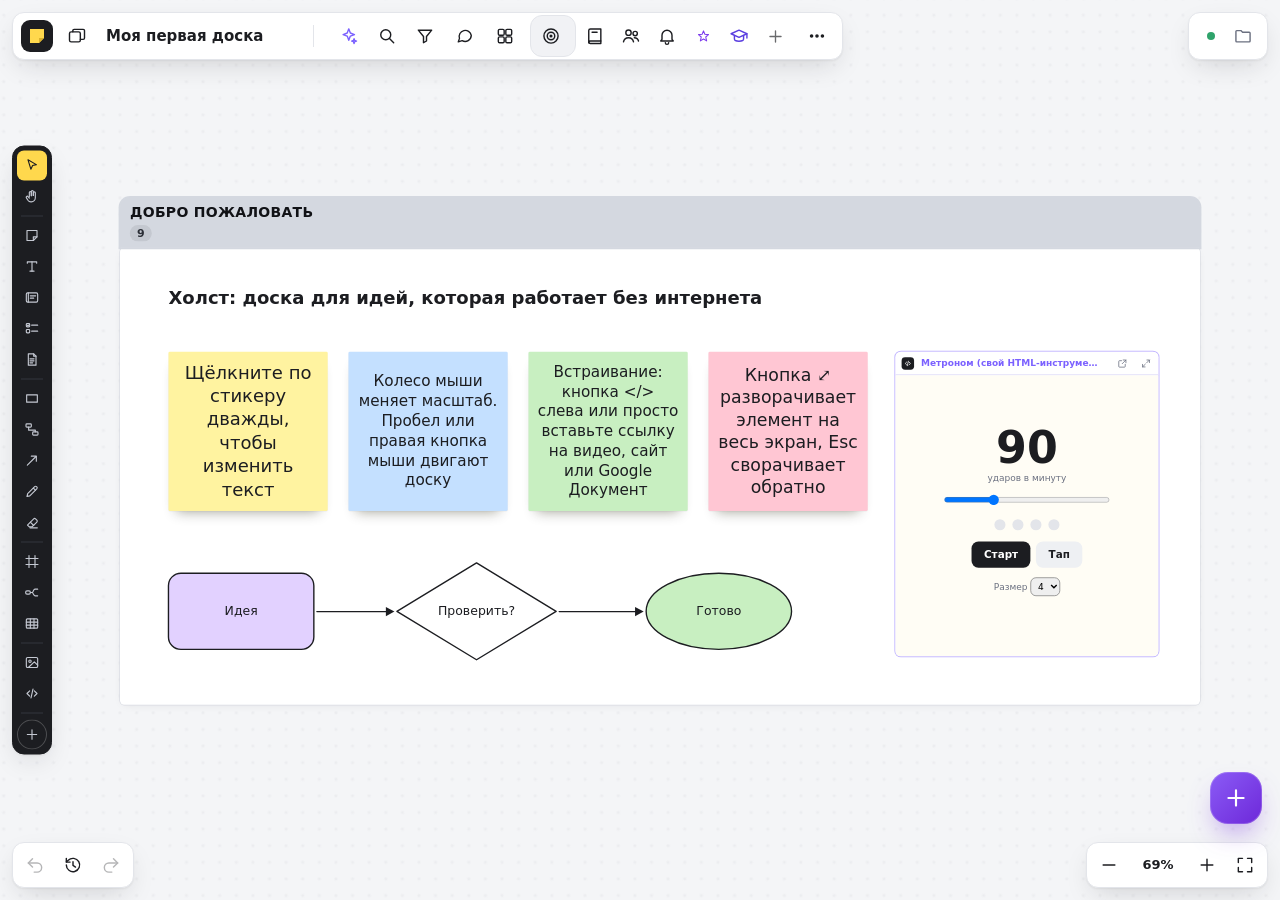
==== index.html @ 26d793ba "Add files via upload" ====
<!DOCTYPE html>
<html lang="ru">
<head>
<meta charset="utf-8" data-app>
<meta name="viewport" content="width=device-width, initial-scale=1, viewport-fit=cover" data-app>
<meta name="color-scheme" content="light" data-app>
<meta name="theme-color" content="#1c1d21" data-app>
<link rel="manifest" href="manifest.webmanifest" data-app>
<title data-app>Холст</title>
<link rel="icon" data-app href="data:image/svg+xml,%3Csvg xmlns='http://www.w3.org/2000/svg' viewBox='0 0 32 32'%3E%3Crect width='32' height='32' rx='8' fill='%231c1d21'/%3E%3Cpath d='M8 8h16v10l-6 6H8z' fill='%23ffd84d'/%3E%3C/svg%3E">
<style data-app>
:root{
  --canvas:#f4f5f7; --dot:#c6cad3; --ink:#1c1d21; --panel:#ffffff; --line:#e3e5ea; --muted:#6b7080; --hover:#f1f2f5;
  --accent:#3355ff; --accent-soft:#e8ecff; --mark:#ffd84d; --danger:#e5484d; --night:#121317;
  --shadow:0 1px 2px rgba(28,29,33,.06),0 10px 28px -8px rgba(28,29,33,.18);
  --font:"SF Pro Text","Segoe UI Variable Text","Segoe UI",system-ui,-apple-system,Roboto,"Helvetica Neue",Arial,sans-serif;
  --st:env(safe-area-inset-top,0px); --sb:env(safe-area-inset-bottom,0px); --sl:env(safe-area-inset-left,0px); --sr:env(safe-area-inset-right,0px);
}
*{box-sizing:border-box}
[hidden]{display:none!important}
html,body{margin:0;height:100%;overflow:hidden;background:var(--canvas);color:var(--ink);font:14px/1.4 var(--font);-webkit-font-smoothing:antialiased;overscroll-behavior:none}
button{font:inherit;color:inherit}
button:focus-visible,input:focus-visible{outline:2px solid var(--accent);outline-offset:1px}

/* ---------- canvas ---------- */
#viewport{position:fixed;inset:0;overflow:hidden;touch-action:none;user-select:none;-webkit-user-select:none;background-color:var(--canvas);background-image:radial-gradient(circle at center,var(--dot) 1.1px,transparent 1.5px)}
#viewport.nogrid{background-image:none}
#viewport.tool-hand,#viewport.space{cursor:grab}
#viewport.panning{cursor:grabbing}
#viewport.tool-sticky,#viewport.tool-shape,#viewport.tool-frame,#viewport.tool-connector,#viewport.tool-pen{cursor:crosshair}
#viewport.tool-text{cursor:text}
#viewport.tool-eraser{cursor:url("data:image/svg+xml,%3Csvg xmlns='http://www.w3.org/2000/svg' width='22' height='22'%3E%3Ccircle cx='11' cy='11' r='8' fill='white' fill-opacity='.6' stroke='%231c1d21' stroke-width='1.5'/%3E%3C/svg%3E") 11 11,crosshair}
#viewport.focusing{background:var(--night);background-image:none;cursor:zoom-out}
#viewport.focusing #world>:not(.focused){visibility:hidden}
#world{position:absolute;left:0;top:0;width:0;height:0;transform-origin:0 0}
.it{position:absolute;left:0;top:0}
.it .tw{position:absolute;inset:0;display:flex;align-items:center;justify-content:center;overflow:hidden}
.text .tw{position:relative;inset:auto;display:block;overflow:visible}
.txt{width:100%;outline:none;white-space:pre-wrap;overflow-wrap:break-word;line-height:1.3;min-height:1.3em}
.it.editing .txt,.it.editing .ftitle,.it.editing .et{cursor:text;user-select:text;-webkit-user-select:text}
.it.editing .txt:empty::before{content:attr(data-ph);opacity:.4}
.sticky{border-radius:2px;box-shadow:0 1px 1px rgba(0,0,0,.05),0 12px 18px -12px rgba(30,30,0,.45)}
.sticky .tw{padding:12px}
.shape>svg{position:absolute;left:0;top:0;overflow:visible}
.frame{pointer-events:none;border-radius:6px;box-shadow:0 0 0 1px #d9dce3,0 3px 14px -6px rgba(28,29,33,.12)}
.ftitle{position:absolute;left:0;bottom:100%;margin-bottom:calc(6px * var(--iz,1));padding:0 calc(3px * var(--iz,1));font-size:calc(13px * var(--iz,1));line-height:1.35;font-weight:600;color:var(--muted);white-space:pre;pointer-events:auto;border-radius:calc(4px * var(--iz,1));outline:none;min-width:calc(24px * var(--iz,1))}
.frame.editing .ftitle{background:#fff;color:var(--ink);box-shadow:0 0 0 calc(1.5px * var(--iz,1)) var(--accent)}
.image img{display:block;width:100%;height:100%;pointer-events:none;-webkit-user-drag:none}
.pen{pointer-events:none}
.pen>svg{position:absolute;left:0;top:0;overflow:visible;pointer-events:none}
.conn{position:absolute;overflow:visible;pointer-events:none}
.hit,.halo,.ln{fill:none;stroke-linecap:round;stroke-linejoin:round}
.hit{stroke:transparent;pointer-events:stroke}
.halo{stroke:transparent}
.it.sel .halo{stroke:rgba(51,85,255,.28)}

/* ---------- embeds ---------- */
.embed{background:#fff;border-radius:8px;overflow:hidden;box-shadow:0 0 0 1px #d9dce3,0 10px 26px -14px rgba(28,29,33,.4)}
.embed.e-active{box-shadow:0 0 0 2px var(--accent),0 10px 26px -14px rgba(28,29,33,.4)}
.eh{position:absolute;left:0;top:0;right:0;height:34px;display:flex;align-items:center;gap:8px;padding:0 5px 0 9px;background:#fff;border-bottom:1px solid #eceef2}
.ei{flex:none;width:18px;height:18px;border-radius:5px;display:grid;place-items:center;font:800 9px/1 var(--font);color:#fff;background:var(--pc,#6b7080)}
.ei.dk{color:var(--ink)}
.ei svg{width:12px;height:12px;fill:none;stroke:currentColor;stroke-width:2.2;stroke-linecap:round;stroke-linejoin:round}
.et{flex:1;min-width:0;font:600 13px/1.25 var(--font);white-space:nowrap;overflow:hidden;text-overflow:ellipsis;outline:none;border-radius:4px;padding:1px 2px}
.embed.editing .et{overflow:visible;text-overflow:clip;box-shadow:0 0 0 1.5px var(--accent)}
.eb2{flex:none;width:26px;height:26px;padding:0;border:0;border-radius:6px;background:transparent;display:grid;place-items:center;color:var(--muted);cursor:pointer}
.eb2:hover{background:var(--hover);color:var(--ink)}
.eb2 svg.i{width:16px;height:16px}
.ebody{position:absolute;left:0;top:34px;right:0;bottom:0;background:#eef0f3;overflow:hidden}
.ebody iframe{position:absolute;inset:0;width:100%;height:100%;border:0;background:#fff;display:block}
.eshield{position:absolute;inset:0;display:grid;place-items:center;text-align:center;padding:16px}
.embed.e-active .eshield{display:none}
.poster{position:absolute;inset:0;width:100%;height:100%;object-fit:cover}
.play{position:relative;width:72px;height:50px;border:0;border-radius:14px;background:rgba(28,29,33,.88);color:#fff;display:grid;place-items:center;cursor:pointer;padding:0}
.play:hover{background:#ff0033}
.play svg.i{width:26px;height:26px}
.emsg{max-width:420px;color:var(--muted);font-size:13px;line-height:1.45;background:rgba(255,255,255,.92);padding:12px 14px;border-radius:10px}
.emsg b{display:block;color:var(--ink);font-size:14px;margin-bottom:3px}
.ehint{position:absolute;left:50%;bottom:12px;transform:translateX(-50%);padding:6px 10px;border-radius:8px;background:rgba(28,29,33,.85);color:#fff;font-size:12px;white-space:nowrap;opacity:0;transition:opacity .15s;pointer-events:none}
.embed:hover .ehint,.embed.sel .ehint{opacity:1}
.ehint .h2,.embed.sel .ehint .h1{display:none}
.embed.sel .ehint .h2{display:inline}
.embed.focused{border-radius:10px;box-shadow:0 30px 80px -20px rgba(0,0,0,.7)}
.embed.focused .eh{display:none}

/* ---------- selection overlay ---------- */
#overlay{position:absolute;inset:0;pointer-events:none;z-index:1}
#overlay>div{position:absolute}
.ov-sel{border:1.5px solid var(--accent);border-radius:2px}
.ov-item{border:1px solid rgba(51,85,255,.55)}
.ov-hover{border:2px solid var(--accent);border-radius:4px;background:rgba(51,85,255,.06)}
.ov-marquee{border:1px solid var(--accent);background:rgba(51,85,255,.07)}
.ov-ghost{border:1.5px dashed var(--accent);background:rgba(51,85,255,.04);border-radius:3px}
.ov-h{width:11px;height:11px;margin:-5.5px 0 0 -5.5px;background:#fff;border:1.5px solid var(--accent);border-radius:3px;pointer-events:auto}
.ov-h[data-handle=nw],.ov-h[data-handle=se]{cursor:nwse-resize}
.ov-h[data-handle=ne],.ov-h[data-handle=sw]{cursor:nesw-resize}
.ov-h[data-handle=n],.ov-h[data-handle=s]{cursor:ns-resize}
.ov-h[data-handle=e],.ov-h[data-handle=w]{cursor:ew-resize}
.ov-ep{width:14px;height:14px;margin:-7px 0 0 -7px;border-radius:50%;background:#fff;border:2px solid var(--accent);pointer-events:auto;cursor:move}

/* ---------- panels ---------- */
.panel{position:fixed;z-index:10;background:var(--panel);border:1px solid var(--line);border-radius:12px;box-shadow:var(--shadow)}
.ib{position:relative;flex:none;display:inline-grid;place-items:center;width:36px;height:36px;padding:0;border:0;border-radius:8px;background:transparent;cursor:pointer;color:var(--ink)}
.ib:hover{background:var(--hover)}
.ib.on{background:var(--accent-soft);color:var(--accent)}
.ib:disabled{opacity:.32;cursor:default;background:transparent}
.ib.wide{width:auto;min-width:40px;padding:0 9px;font-size:13px;font-weight:600;font-variant-numeric:tabular-nums}
.ib.danger:hover{background:#fdecec;color:var(--danger)}
svg.i{width:20px;height:20px;fill:none;stroke:currentColor;stroke-width:1.7;stroke-linecap:round;stroke-linejoin:round;pointer-events:none}
.vsep{width:1px;height:22px;background:var(--line);margin:0 4px;flex:none}

#topbar{top:calc(12px + var(--st));left:calc(12px + var(--sl));height:48px;display:flex;align-items:center;gap:2px;padding:0 6px}
.brand{width:32px;height:32px;margin:0 4px 0 2px;border-radius:9px;background:var(--ink);display:grid;place-items:center;flex:none}
#boardName{width:210px;padding:6px 8px;border:1px solid transparent;border-radius:8px;background:transparent;font:600 15px/1.2 var(--font);color:var(--ink);outline:none;text-overflow:ellipsis}
#boardName:hover{background:var(--hover)}
#boardName:focus{background:#fff;border-color:var(--accent)}

#status{top:calc(12px + var(--st));right:calc(12px + var(--sr));height:48px;display:flex;align-items:center;gap:6px;padding:0 6px 0 14px}
#status .dot{width:8px;height:8px;border-radius:50%;background:#2fa36b;flex:none}
#status[data-s=saving] .dot,#status[data-s=loading] .dot{background:#e0a800}
#status[data-s=error] .dot,#status[data-s=mem] .dot,#status[data-s=full] .dot{background:var(--danger)}
#statusText{font-size:13px;color:var(--muted);white-space:nowrap;margin-right:4px}

#toolbar{left:calc(12px + var(--sl));top:50%;transform:translateY(-50%);display:flex;flex-direction:column;gap:2px;padding:6px;background:var(--ink);border-color:var(--ink)}
#toolbar .ib{width:40px;height:40px;color:#c4c8d2}
#toolbar .ib:hover{background:#2d2f36;color:#fff}
#toolbar .ib.on{background:var(--mark);color:var(--ink)}
.tsep{height:1px;background:#33363e;margin:4px 6px}
#toolbar .ib::after{content:attr(data-tip);position:absolute;left:calc(100% + 12px);top:50%;transform:translateY(-50%);padding:5px 9px;border-radius:7px;background:var(--ink);color:#fff;font-size:12.5px;white-space:nowrap;pointer-events:none;opacity:0;visibility:hidden}
#toolbar .ib:hover::after{opacity:1;visibility:visible;transition:opacity .12s .35s,visibility 0s .35s}

#flyout{display:grid;gap:2px;padding:6px;z-index:11}
#flyout[data-cols="2"]{grid-template-columns:repeat(2,36px)}
#flyout .swb{width:36px;height:36px;border-radius:8px}
.fsep{grid-column:1/-1;height:1px;background:var(--line);margin:3px 2px}

.sw{display:block;width:20px;height:20px;border-radius:50%;background:var(--c);box-shadow:inset 0 0 0 1px rgba(0,0,0,.14)}
.sw.sq{border-radius:5px}
.sw.ring{background:#fff;box-shadow:inset 0 0 0 4.5px var(--c),inset 0 0 0 5.5px rgba(0,0,0,.1)}
.sw.tr{background:linear-gradient(135deg,transparent 44%,var(--danger) 44%,var(--danger) 56%,transparent 56%),#fff;box-shadow:inset 0 0 0 1px rgba(0,0,0,.14)}
.swb{display:grid;place-items:center;width:30px;height:30px;padding:0;border:0;border-radius:50%;background:transparent;cursor:pointer}
.swb:hover{background:var(--hover)}
.swb.on{box-shadow:inset 0 0 0 2px var(--accent)}
.swb .sw{width:22px;height:22px}
.wdot{display:block;width:var(--s);height:var(--s);border-radius:50%;background:var(--ink)}
.tc{font-weight:700;font-size:15px;line-height:1;padding:0 3px 2px;border-bottom:3px solid var(--c)}
.lc{display:block;width:20px;height:4px;border-radius:2px;background:var(--c);transform:rotate(-35deg);box-shadow:0 0 0 .5px rgba(0,0,0,.15)}

#ctx{display:flex;align-items:center;gap:2px;padding:4px;border-radius:11px;z-index:12}
#ctx .ib{width:34px;height:34px}
#ctx .ib.wide{width:auto}

#hist{left:calc(12px + var(--sl));bottom:calc(12px + var(--sb));display:flex;padding:4px;gap:2px}
#zoombar{right:calc(12px + var(--sr));bottom:calc(12px + var(--sb));display:flex;align-items:center;padding:4px;gap:2px}
#zoomLbl{min-width:58px}

#pop{z-index:30;padding:6px;border-radius:12px}
#pop .grid{display:grid;gap:4px}
#pop .row{display:flex;gap:2px}
#pop .ob{min-width:36px;height:34px;padding:0 9px;border:0;border-radius:8px;background:transparent;cursor:pointer;display:grid;place-items:center;font-size:13px;font-weight:600;font-variant-numeric:tabular-nums}
#pop .ob:hover{background:var(--hover)}
#pop .ob.on{background:var(--accent-soft);color:var(--accent)}
.menu{display:flex;flex-direction:column;min-width:270px}
.mi{display:flex;align-items:center;gap:10px;width:100%;padding:8px 10px;border:0;border-radius:8px;background:transparent;cursor:pointer;text-align:left;white-space:nowrap}
.mi:hover{background:var(--hover)}
.mi .k{margin-left:auto;padding-left:18px;color:var(--muted);font-size:12.5px}
.mi.danger{color:var(--danger)}
.msep{height:1px;background:var(--line);margin:4px 6px}

#drawer{top:calc(68px + var(--st));left:calc(12px + var(--sl));width:340px;max-width:calc(100% - 24px);max-height:calc(100% - 150px);display:flex;flex-direction:column;padding:8px;z-index:20}
.dh{display:flex;align-items:center;justify-content:space-between;padding:4px 4px 8px 8px}
.dh b{font-size:15px}
.btn{display:inline-flex;align-items:center;justify-content:center;gap:6px;height:36px;padding:0 14px;border:0;border-radius:9px;background:var(--ink);color:#fff;font-weight:600;font-size:13px;cursor:pointer;white-space:nowrap}
.btn:hover{background:#34363e}
.btn.ghost{background:var(--hover);color:var(--ink)}
.btn.ghost:hover{background:#e6e8ed}
.btn svg.i{width:17px;height:17px}
#blist{overflow:auto;display:flex;flex-direction:column;gap:2px}
.brow{display:flex;align-items:center;gap:10px;padding:8px;border-radius:9px;cursor:pointer}
.brow:hover{background:var(--hover)}
.brow.cur{background:var(--accent-soft)}
.bicon{width:34px;height:34px;border-radius:6px;display:grid;place-items:center;font-weight:700;background:var(--bc);flex:none;box-shadow:inset 0 0 0 1px rgba(0,0,0,.06)}
.binfo{min-width:0;flex:1}
.bname{font-weight:600;white-space:nowrap;overflow:hidden;text-overflow:ellipsis}
.meta{font-size:12px;color:var(--muted)}
.brow .acts{display:flex;opacity:0}
.brow:hover .acts,.brow.cur .acts{opacity:1}
.ib.sm{width:28px;height:28px}
.ib.sm svg.i{width:17px;height:17px}
.dfoot{border-top:1px solid var(--line);margin-top:8px;padding:10px 6px 4px;display:flex;flex-direction:column;gap:10px;font-size:12.5px;line-height:1.45;color:var(--muted)}

/* ---------- dialogs ---------- */
.dlg{position:fixed;inset:0;z-index:50;display:grid;place-items:center;background:rgba(28,29,33,.38);padding:16px}
.card{position:relative;width:min(780px,100%);max-height:100%;overflow:auto;background:#fff;border-radius:16px;padding:24px 28px 22px;box-shadow:0 30px 80px -20px rgba(0,0,0,.4)}
.card.narrow{width:min(580px,100%)}
.card h2{margin:0 0 4px;font-size:20px}
.card .sub{color:var(--muted);margin:0 0 6px}
.card .close{position:absolute;top:14px;right:14px}
.cols{display:grid;grid-template-columns:repeat(auto-fit,minmax(300px,1fr));gap:0 32px}
.card h3{font-size:13px;color:var(--muted);font-weight:600;margin:16px 0 4px}
.kr{display:flex;justify-content:space-between;align-items:center;gap:16px;padding:5px 0;border-bottom:1px solid #f0f1f4;font-size:13.5px}
.kr>span:last-child{text-align:right;color:#3d4049}
kbd{font:600 12px/1 var(--font);padding:3px 6px;border-radius:5px;background:var(--hover);border:1px solid var(--line);white-space:nowrap}
.note{margin-top:16px;padding:12px 14px;border-radius:10px;background:#fff6cc;font-size:13px;line-height:1.5}
.note:empty{display:none}
.note b{display:block;margin-bottom:2px}
.erow{display:flex;gap:8px;margin-top:16px}
.inp{flex:1;min-width:0;height:40px;padding:0 12px;border:1px solid var(--line);border-radius:9px;font:inherit;color:var(--ink);outline:none;background:#fff}
.inp:focus{border-color:var(--accent);box-shadow:0 0 0 3px var(--accent-soft)}
.epv{display:flex;align-items:center;gap:8px;min-height:28px;margin-top:8px;font-size:13px;color:var(--muted)}
.epv.ok{color:var(--ink)}
.eor{display:flex;align-items:center;gap:12px;margin:14px 0;color:var(--muted);font-size:12.5px}
.eor::before,.eor::after{content:"";flex:1;height:1px;background:var(--line)}
.efile{display:flex;align-items:center;gap:12px;flex-wrap:wrap}
.efile span{color:var(--muted);font-size:13px}
.card details{margin-top:14px;font-size:13px;color:#3d4049}
.card summary{cursor:pointer;color:var(--muted)}
.card details p{margin:8px 0 0;line-height:1.55}

/* ---------- focus mode ---------- */
body.focusing #topbar,body.focusing #toolbar,body.focusing #flyout,body.focusing #ctx,body.focusing #hist,body.focusing #zoombar,body.focusing #status,body.focusing #drawer,body.focusing #empty{display:none!important}
#fbar{position:fixed;left:0;right:0;top:0;height:52px;z-index:46;display:flex;align-items:center;gap:8px;padding:0 10px 0 18px;background:var(--night);color:#fff}
#fTitle{flex:1;min-width:0;font-weight:600;white-space:nowrap;overflow:hidden;text-overflow:ellipsis}
.fbtn{height:34px;padding:0 12px;border:0;border-radius:8px;background:#2a2c33;color:#fff;font-size:13px;font-weight:600;cursor:pointer;display:inline-flex;align-items:center;gap:7px;white-space:nowrap}
.fbtn:hover{background:#3a3d46}
.fbtn svg.i{width:17px;height:17px}
.fbtn.primary{background:#fff;color:var(--night)}
.fbtn.primary:hover{background:#e8e9ec}
#fview{position:fixed;left:0;right:0;top:52px;bottom:0;z-index:45;background:var(--night);display:grid;place-items:center;padding:16px 16px 24px;overflow:auto}
.fimg{max-width:100%;max-height:calc(100vh - 92px);object-fit:contain;border-radius:6px;background:#fff}
.fdoc{width:min(860px,100%);min-height:min(70vh,100%);max-height:100%;overflow:auto;border-radius:10px;padding:48px 56px;box-shadow:0 30px 80px -20px rgba(0,0,0,.6)}
.fdoc-txt{outline:none;white-space:pre-wrap;overflow-wrap:break-word;font-size:21px;line-height:1.55;min-height:40vh;cursor:text}
.fdoc-txt:empty::before{content:"Текст";opacity:.35}

#toast{position:fixed;left:50%;bottom:calc(76px + var(--sb));z-index:60;max-width:calc(100% - 32px);padding:9px 14px;border-radius:10px;background:var(--ink);color:#fff;font-size:13px;transform:translate(-50%,8px);opacity:0;pointer-events:none;transition:opacity .18s,transform .18s}
#toast.show{opacity:1;transform:translate(-50%,0)}
#empty{position:fixed;left:50%;top:50%;transform:translate(-50%,-50%);z-index:2;max-width:min(460px,calc(100% - 140px));text-align:center;color:var(--muted);font-size:15px;line-height:1.55;pointer-events:none}
#empty b{display:block;color:var(--ink);font-size:17px;margin-bottom:4px}
#drop{position:fixed;inset:12px;z-index:40;display:grid;place-items:center;border:2px dashed var(--accent);border-radius:18px;background:rgba(51,85,255,.06);color:var(--accent);font-weight:600;font-size:16px;pointer-events:none}

#btnCloud{color:var(--muted)}
#btnCloud[data-d=ok]{color:#2fa36b}
#btnCloud[data-d=syncing],#btnCloud[data-d=auth],#btnCloud[data-d=offline]{color:#d99a00}
#btnCloud[data-d=error]{color:var(--danger)}
#statusText.act{cursor:pointer;text-decoration:underline;text-decoration-color:rgba(107,112,128,.45);text-underline-offset:3px}
.steps{margin:14px 0 0;padding-left:22px;line-height:1.55;font-size:13.5px;color:#3d4049}
.steps li{margin:0 0 9px}
.steps a{color:var(--accent)}
.code{display:inline-flex;align-items:center;gap:8px;max-width:100%;margin-top:5px;padding:3px 4px 3px 9px;border-radius:7px;background:var(--hover);border:1px solid var(--line);font:600 12.5px/1.35 ui-monospace,Consolas,Menlo,monospace;color:var(--ink);word-break:break-all}
.code button{flex:none;border:0;background:#fff;border-radius:5px;padding:4px 9px;font:600 12px var(--font);cursor:pointer;color:var(--ink);box-shadow:0 0 0 1px var(--line)}
.dstat{display:flex;align-items:center;gap:10px;margin-top:14px;padding:12px 14px;border-radius:10px;background:var(--hover);font-size:13.5px}
.dstat .dot{width:9px;height:9px;border-radius:50%;flex:none;background:var(--muted)}
.dstat[data-d=ok] .dot{background:#2fa36b}
.dstat[data-d=error] .dot{background:var(--danger)}
.dstat[data-d=auth] .dot,.dstat[data-d=syncing] .dot,.dstat[data-d=offline] .dot{background:#e0a800}
.btnrow{display:flex;flex-wrap:wrap;gap:8px;margin-top:12px}
.linkbtn{display:block;border:0;background:none;padding:0;margin-top:16px;color:var(--muted);text-decoration:underline;cursor:pointer;font-size:12.5px}

/* rich text, documents, tables, mind maps, sections */
.txt mark,.dtxt mark,.cell mark,.mmt mark,.fdoc-txt mark{background:#fff09a;color:inherit;border-radius:2px;padding:0 .08em}
.txt a,.dtxt a,.cell a,.mmt a,.fdoc-txt a{color:#3355ff}
.txt ul,.txt ol,.dtxt ul,.dtxt ol,.cell ul,.cell ol,.fdoc-txt ul,.fdoc-txt ol{margin:.15em 0 .45em;padding-left:1.35em;text-align:left}
.txt p,.cell p,.mmt p{margin:0}
.dtxt p,.fdoc-txt p{margin:0 0 .55em}
.txt h1,.dtxt h1,.fdoc-txt h1{font-size:1.55em;line-height:1.2;margin:.15em 0 .45em}
.txt h2,.dtxt h2,.fdoc-txt h2{font-size:1.25em;line-height:1.25;margin:.6em 0 .35em}
.txt h3,.dtxt h3,.fdoc-txt h3{font-size:1.08em;margin:.5em 0 .3em}
.txt code,.dtxt code,.fdoc-txt code{font-family:ui-monospace,Consolas,monospace;font-size:.9em;background:rgba(0,0,0,.06);padding:0 .25em;border-radius:4px}
.doc{background:#fff;border-radius:10px;overflow:hidden;box-shadow:0 0 0 1px #dfe2e8,0 10px 26px -14px rgba(28,29,33,.35)}
.doc .dtxt{position:absolute;inset:0;padding:26px 30px;overflow:hidden;line-height:1.5;outline:none;white-space:normal;overflow-wrap:break-word}
.doc::after{content:"";position:absolute;left:0;right:0;bottom:0;height:46px;background:linear-gradient(rgba(255,255,255,0),#fff);pointer-events:none}
.doc.editing .dtxt{overflow:auto;cursor:text;user-select:text;-webkit-user-select:text}
.doc.editing::after{display:none}
.doc .dtxt:empty::before{content:"Документ: заголовок и текст";opacity:.4}
.table{background:#fff}
.tbl{width:100%;border-collapse:collapse;table-layout:fixed;font-size:14px;line-height:1.35}
.tbl td{border:1px solid #d9dce3;vertical-align:top;padding:0}
.tbl tr.th td{background:var(--hf,#eef0f3);font-weight:700}
.tbl .cell{min-height:1.35em;padding:8px 10px;outline:none;overflow-wrap:break-word;white-space:pre-wrap}
.tbl .cell.ed{cursor:text;user-select:text;-webkit-user-select:text;box-shadow:inset 0 0 0 2px var(--accent)}
.mindmap .mml{position:absolute;left:0;top:0;overflow:visible;pointer-events:none}
.mindmap .mml path{fill:none;stroke-width:2;stroke-linecap:round}
.mmn{position:absolute;inset:0}
.mmnode{position:absolute;width:max-content;max-width:340px;padding:4px 8px 5px;font-size:15px;line-height:1.35;border-bottom:2px solid var(--mc);white-space:nowrap}
.mmnode .mmt{display:inline-block;max-width:320px;white-space:pre-wrap;overflow-wrap:break-word;outline:none;min-width:12px;vertical-align:top}
.mmnode.root{padding:10px 16px;font-size:17px;font-weight:700;border:2px solid var(--mc);border-radius:12px;background:#fff}
.mmnode.mmsel{background:rgba(51,85,255,.09);border-radius:6px 6px 0 0}
.mmnode.root.mmsel{border-radius:12px}
.mmt.ed{cursor:text;user-select:text;-webkit-user-select:text}
.mmt:empty::before{content:"Тема";opacity:.4}
.mmc{position:absolute;right:-22px;bottom:-9px;width:18px;height:18px;border-radius:50%;border:1.5px solid var(--mc);background:#fff;color:var(--mc);font:700 10px/1 var(--font);display:grid;place-items:center;padding:0;cursor:pointer;opacity:0}
.mmnode:hover .mmc,.mmc.col{opacity:1}
.mmnode.root .mmc{bottom:auto;top:50%;margin-top:-9px}
.frame.section{border-radius:14px;box-shadow:none}
.frame.section .ftitle{bottom:auto;top:16px;left:18px;margin:0;font-size:22px;padding:0 4px;color:#2b2e36}
/* link display modes */
.ecard{position:absolute;inset:0;display:none}
.embed[data-view]:not([data-view=live]) .eh,.embed[data-view]:not([data-view=live]) .ebody{display:none}
.embed[data-view]:not([data-view=live]) .ecard{display:block}
.ecardv{position:absolute;inset:0;display:flex;flex-direction:column;background:#fff}
.ecv-th{position:relative;flex:1 1 auto;min-height:0;background:#111;overflow:hidden}
.ecv-th .play,.ecover .play{position:absolute;left:50%;top:50%;transform:translate(-50%,-50%)}
.ecv-band{height:10px;background:var(--pc);flex:none}
.ecv-body{flex:none;padding:14px 18px 16px;display:flex;flex-direction:column;gap:5px}
.ecv-top{display:flex;align-items:center;gap:8px;font-size:12px;font-weight:600;color:var(--muted)}
.ecv-title{font-size:20px;font-weight:700;line-height:1.25;color:var(--ink);overflow:hidden;display:-webkit-box;-webkit-line-clamp:3;-webkit-box-orient:vertical}
.ecv-sub{font-size:14px;color:#3d4049}
.ecv-dom{font-size:12px;color:var(--muted)}
.ecompact{position:absolute;inset:0;display:flex;align-items:center;gap:12px;padding:0 14px;background:#fff}
.ecompact .ei,.ecv-ic .ei{width:30px;height:30px;border-radius:8px;font-size:12px}
.ec-t{flex:1;min-width:0}
.ec-title{font-weight:700;font-size:15px;white-space:nowrap;overflow:hidden;text-overflow:ellipsis}
.ec-dom{font-size:12px;color:var(--muted);white-space:nowrap;overflow:hidden;text-overflow:ellipsis}
.ecompact>svg.i{color:var(--muted);width:18px;height:18px}
.ecover{position:absolute;inset:0;background:var(--pc);overflow:hidden}
.ecv-ic{position:absolute;inset:0;display:grid;place-items:center}
.ecv-ic .ei{width:76px;height:76px;border-radius:20px;font-size:26px}
.ecv-ic .ei svg{width:40px;height:40px}
.ecv-cap{position:absolute;left:0;right:0;bottom:0;padding:40px 18px 14px;background:linear-gradient(rgba(0,0,0,0),rgba(0,0,0,.72));color:#fff;display:flex;flex-direction:column;gap:2px}
.ecv-cap b{font-size:18px;line-height:1.25}
.ecv-cap span{font-size:13px;opacity:.85}
.capf{display:flex;flex-direction:column;gap:10px;padding:6px;width:320px}
.capf label{display:flex;flex-direction:column;gap:5px;font-size:12.5px;color:var(--muted)}
.vp{display:flex;flex-direction:column;gap:6px;padding:4px}
.vp-h{font-size:12px;color:var(--muted);font-weight:600;padding:2px 4px}
.vp-n{max-width:360px;font-size:12px;color:var(--muted);padding:2px 4px;line-height:1.4}
.hl{background:#fff09a;padding:0 4px;border-radius:3px;font-weight:700}
.spic{color:var(--accent);min-width:42px;letter-spacing:-1px}
#pop{z-index:70}
.ffmt{display:flex;gap:2px}
.ffmt button{width:34px;height:34px;border:0;border-radius:8px;background:#2a2c33;color:#fff;font:600 14px var(--font);cursor:pointer}
.ffmt button:hover{background:#3a3d46}
#toolbar{max-height:calc(100% - 150px);overflow-y:auto;scrollbar-width:none}
#toolbar .ib{width:38px;height:38px}
#flyout[data-cols="3"]{grid-template-columns:repeat(3,36px)}
/* split screen */
#split{position:fixed;inset:0;z-index:48;background:#c9ccd4}
#splitGrid{position:absolute;inset:0}
.scell{position:absolute;background:#fff;overflow:hidden;z-index:1}
.scell iframe{position:absolute;inset:0;width:100%;height:100%;border:0;display:block}
.stools{position:absolute;top:10px;right:10px;display:flex;gap:4px;padding:3px;border-radius:9px;background:rgba(28,29,33,.78);opacity:.55;transition:opacity .15s}
.scell:hover .stools{opacity:1}
.stools button{width:28px;height:28px;border:0;border-radius:6px;background:transparent;color:#fff;display:grid;place-items:center;cursor:pointer;padding:0}
.stools button:hover{background:rgba(255,255,255,.18)}
.stools svg.i{width:16px;height:16px}
.sgut{position:absolute;z-index:0}
.sgut.v{top:0;bottom:0;width:6px;cursor:col-resize}
.sgut.h{left:0;right:0;height:6px;cursor:row-resize}
#split.dragging iframe{pointer-events:none}
#splitBar{position:absolute;left:50%;bottom:calc(14px + var(--sb));transform:translateX(-50%);z-index:3;display:flex;align-items:center;gap:4px;padding:4px 4px 4px 12px;border-radius:12px;background:var(--ink);color:#fff;font-size:12.5px;font-weight:600;box-shadow:var(--shadow);white-space:nowrap}
#splitBar button{height:30px;padding:0 10px;border:0;border-radius:8px;background:#2d2f36;color:#fff;font:600 12.5px var(--font);cursor:pointer}
#splitBar button:hover{background:#3a3d46}
body.splitting #viewport,body.splitting .panel:not(#pop),body.splitting #empty{display:none!important}
body.pane #status{display:none}

.fhead{position:absolute;height:0;z-index:90000;pointer-events:none}
.fhead .ftabs{position:absolute;left:0;top:calc(8px * var(--iz,1));display:flex;gap:calc(4px * var(--iz,1));pointer-events:auto;white-space:nowrap}
.ftab{font:600 calc(12px * var(--iz,1))/1 var(--font);padding:calc(6px * var(--iz,1)) calc(10px * var(--iz,1));border-radius:calc(7px * var(--iz,1));border:0;background:rgba(28,29,33,.07);color:var(--muted);cursor:pointer}
.ftab.on{background:var(--ink);color:#fff}
.ftab.add{padding:calc(6px * var(--iz,1)) calc(9px * var(--iz,1))}
.fhead.section .ftitle{bottom:auto;top:16px;left:18px;margin:0;font-size:22px;padding:0 4px;color:#2b2e36;border-radius:4px}
.fhead.section .ftabs{top:54px;left:18px;gap:4px}
.fhead.section .ftab{font-size:13px;padding:6px 10px;border-radius:7px}
.ftitle.ed{background:#fff;color:var(--ink);box-shadow:0 0 0 calc(1.5px * var(--iz,1)) var(--accent)}
.it.fixed{transform:scale(calc(var(--iz,1) * var(--fz,1)));transform-origin:0 0}
.mindmap.wsty .mmnode.root{border:0;border-bottom:2px solid var(--mc);border-radius:0;background:transparent;padding:4px 8px 5px;font-size:16px}
#crumbs{position:fixed;top:12px;left:50%;transform:translateX(-50%);display:flex;align-items:center;gap:2px;padding:4px;z-index:21;max-width:calc(100vw - 760px)}
#crumbs button{border:0;background:transparent;font:600 13px var(--font);color:var(--muted);padding:7px 9px;border-radius:8px;cursor:pointer;white-space:nowrap;overflow:hidden;text-overflow:ellipsis;max-width:220px}
#crumbs button:hover{background:#f1f2f5;color:var(--ink)}
#crumbs button.on{color:var(--ink)}
#crumbs .cx{display:grid;place-items:center;padding:6px}
#crumbs .csep{color:#b9bdc6}
@media (max-width:1100px){#crumbs{top:64px;max-width:calc(100vw - 24px)}}
.cplus{position:absolute;width:20px;height:20px;margin:-10px 0 0 -10px;border-radius:50%;border:1.5px solid var(--accent);background:#fff;color:var(--accent);font:700 14px/1 var(--font);display:grid;place-items:center;padding:0;cursor:pointer;pointer-events:auto;opacity:.45;transition:opacity .12s,transform .12s}
.cplus:hover{opacity:1;transform:scale(1.15);background:var(--accent);color:#fff}
.xdlg{position:fixed;inset:0;z-index:60;background:rgba(20,21,25,.32);display:grid;place-items:center;padding:16px}
.xbox{background:#fff;border-radius:16px;box-shadow:0 24px 60px -18px rgba(0,0,0,.4);width:min(520px,100%);max-height:calc(100vh - 32px);display:flex;flex-direction:column}
.xbox.wide{width:min(860px,100%)}
.xhead{display:flex;align-items:center;justify-content:space-between;padding:14px 14px 6px 22px}
.xhead h2{margin:0;font-size:18px}
.xbody{padding:4px 22px 22px;overflow:auto}
.xbody h3{font-size:13px;margin:18px 0 6px;color:var(--muted)}
.xbody .row,.capf .row{display:flex;flex-wrap:wrap;gap:6px;align-items:center;margin:6px 0}
.xbody .row>span{min-width:76px;font-size:13px;color:var(--muted)}
.kpre{display:flex;flex-wrap:wrap;gap:6px}
.kwh{display:grid;grid-template-columns:repeat(3,1fr);gap:10px}
.kwh label{display:flex;flex-direction:column;gap:4px;font-size:12.5px;color:var(--muted)}
.krow{display:flex;align-items:center;gap:8px;padding:3px 0;border-bottom:1px solid #f0f1f4}
.krow span{flex:1;font-size:14px}
.kbtn{min-width:120px;height:32px;border:1px solid #dfe2e8;border-radius:8px;background:#f8f9fb;font:600 13px var(--font);cursor:pointer}
.kbtn.wait{border-color:var(--accent);color:var(--accent);background:#eef1ff}
.kclr{width:28px;height:28px;border:0;background:transparent;color:var(--muted);border-radius:6px;cursor:pointer;display:grid;place-items:center;padding:0}
.kclr:hover{background:#f1f2f5}
.snapwrap{display:grid;grid-template-columns:1fr 260px;gap:18px}
.snapview{position:relative;background:repeating-conic-gradient(#eceef2 0 25%,#fff 0 50%) 0 0/16px 16px;border-radius:10px;min-height:240px;display:grid;place-items:center;padding:10px;cursor:crosshair;user-select:none;touch-action:none}
#snapCv{max-width:100%;max-height:60vh;display:block;box-shadow:0 2px 10px rgba(0,0,0,.12)}
.snapcrop{position:absolute;border:2px solid var(--accent);background:rgba(51,85,255,.08);box-shadow:0 0 0 9999px rgba(20,21,25,.35);pointer-events:none}
@media (max-width:700px){.snapwrap{grid-template-columns:1fr}.kwh{grid-template-columns:1fr}}
.wlog{margin-top:12px;font-size:13px;color:var(--muted);max-height:220px;overflow:auto;display:flex;flex-direction:column;gap:3px}
#helpKeys{margin-bottom:10px}

#updBar{position:fixed;left:50%;bottom:calc(14px + var(--sb));transform:translateX(-50%);z-index:45;display:flex;align-items:center;gap:12px;padding:8px 8px 8px 16px;font-size:13.5px;font-weight:600}
.clog{margin:4px 0 8px;padding-left:20px;font-size:14px;line-height:1.5}
.fcat{display:flex;gap:10px;align-items:flex-start;padding:7px 0;border-bottom:1px solid #f0f1f4;cursor:pointer}
.fcat input{margin-top:3px;width:16px;height:16px;flex:none}
.fcat small{color:var(--muted);font-size:12.5px}
.newb{font-style:normal;font-size:11px;font-weight:700;color:#fff;background:var(--accent);border-radius:6px;padding:1px 6px;margin-left:6px}
.mver{font-size:12px;color:var(--muted);padding:6px 12px 2px}
.pzone{position:absolute;border-radius:16px;background:rgba(51,85,255,.035);border:1.5px dashed rgba(51,85,255,.3);pointer-events:none}
.pindrop{position:absolute;width:26px;height:26px;margin:-13px 0 0 -13px;border-radius:50%;background:var(--accent);color:#fff;display:grid;place-items:center;font:700 16px/1 var(--font);box-shadow:0 0 0 6px rgba(51,85,255,.2);pointer-events:none}
#dots{position:absolute;inset:0;pointer-events:none}
.fhead .ftop{position:absolute;left:0;bottom:calc(6px * var(--iz,1));width:100%;display:flex;flex-direction:column;align-items:flex-start;gap:calc(4px * var(--iz,1));pointer-events:none}
.fhead .ftop .ftitle{position:static;margin:0;max-width:100%;overflow:hidden;text-overflow:ellipsis}
.ftabzone{width:100%;box-sizing:border-box;padding:calc(4px * var(--iz,1));border-radius:calc(9px * var(--iz,1)) calc(9px * var(--iz,1)) 0 0;background:rgba(28,29,33,.045);border:1px dashed rgba(28,29,33,.2);border-bottom:0;display:flex;flex-direction:column;gap:calc(3px * var(--iz,1));pointer-events:auto}
.ftabzone:empty{display:none}
.frow{display:flex;gap:calc(3px * var(--iz,1));width:100%;min-width:0}
.ftab{flex:0 1 auto;min-width:calc(22px * var(--iz,1));max-width:calc(220px * var(--iz,1));overflow:hidden;text-overflow:ellipsis;white-space:nowrap}
.frow+.frow .ftab{font-size:calc(11.5px * var(--iz,1))}
.mindmap.wsty .mmnode{box-sizing:border-box;padding:0 5px;line-height:1.55}
.mindmap.wsty .mmnode .mmt{max-width:none}

#statusText{display:none}
#status .dot{cursor:pointer;margin:0 4px}
#status .dot.act{animation:holstPulse 1.1s ease-in-out infinite}
@keyframes holstPulse{0%,100%{box-shadow:0 0 0 0 rgba(229,72,77,.55)}50%{box-shadow:0 0 0 6px rgba(229,72,77,0)}}
#btnBackup[data-b=ok]{color:#2fa36b}
#btnBackup[data-b=saving]{color:#d99a00}
#btnBackup[data-b=auth]{color:var(--danger);animation:holstPulse 1.1s ease-in-out infinite;border-radius:50%}
#btnBackup[data-b=error]{color:var(--danger)}
#btnBackup[data-b=off]{color:var(--muted)}
.ov-guide{position:absolute;background:#e5484d;pointer-events:none}
.ov-lock{position:absolute;width:20px;height:20px;margin:-10px 0 0 -10px;border-radius:6px;background:var(--ink);color:#fff;display:grid;place-items:center;pointer-events:none}
.ov-lock svg.i{width:13px;height:13px}
.ib2{padding:4px 6px}
.ib2 svg.i{width:18px;height:18px}
.zlv{display:flex;flex-direction:column;gap:4px;font-size:12.5px;color:var(--muted);margin-top:8px}
.kwh label.zck{flex-direction:row;align-items:center;gap:8px}

/* ===== v2.0 ===== */
#pop .ob{color:var(--ink)}
.xdlg .ob{min-height:32px;padding:0 11px;border:1px solid var(--line);border-radius:8px;background:var(--panel);color:var(--ink);cursor:pointer;font:600 13px var(--font);display:inline-flex;align-items:center;gap:6px}
.xdlg .ob:hover{background:var(--hover)}
.xdlg .ob.on{background:var(--accent-soft);color:var(--accent);border-color:transparent}
.xdlg .ob:disabled{opacity:.5;cursor:default}
.ds-l .ob,.ds-row .ob{align-self:flex-start}
/* dark theme: UI tokens; the board itself is shown through one consistent colour transform,
   so every object keeps its hue and contrast with the background and with each other */
html[data-theme=dark]{--canvas:#111216;--dot:#2c2f37;--ink:#e6e7ea;--panel:#212329;--line:#33363c;--muted:#9ba0ab;--hover:#2b2e35;--accent:#7088ff;--accent-soft:#283152;--danger:#ff6b6e;--shadow:0 1px 2px rgba(0,0,0,.4),0 12px 30px -10px rgba(0,0,0,.6);color-scheme:dark}
html[data-theme=dark] body{background:var(--canvas);color:var(--ink)}
html[data-theme=dark] #world{--ink:#1c1d21;--muted:#6b7080;--panel:#fff;--line:#e3e5ea;--hover:#f1f2f5;--accent:#3355ff;filter:invert(.9) hue-rotate(180deg)}
html[data-theme=dark] #world img,html[data-theme=dark] #world iframe,html[data-theme=dark] #world video{filter:invert(1) hue-rotate(180deg)}
html[data-theme=dark] #pop .sw,html[data-theme=dark] #flyout .sw,html[data-theme=dark] #ctx .sw,html[data-theme=dark] #ctx .tc,html[data-theme=dark] #ctx .lc{filter:invert(.9) hue-rotate(180deg)}
html[data-theme=dark] .brand,html[data-theme=dark] #toolbar,html[data-theme=dark] .btn:not(.ghost),html[data-theme=dark] #toast,html[data-theme=dark] #splitBar,html[data-theme=dark] .ov-lock,html[data-theme=dark] #toolbar .ib::after{background:#30333b;color:#fff;border-color:#30333b}
html[data-theme=dark] .card,html[data-theme=dark] .xbox,html[data-theme=dark] .panel,html[data-theme=dark] #pop{background:var(--panel);color:var(--ink)}
html[data-theme=dark] .inp,html[data-theme=dark] select.inp,html[data-theme=dark] textarea.inp,html[data-theme=dark] #boardName:focus,html[data-theme=dark] .kbtn,html[data-theme=dark] .code button,html[data-theme=dark] .cplus{background:#1a1c21;color:var(--ink);border-color:var(--line)}
html[data-theme=dark] .note{background:#2e2a1a;color:var(--ink)}
html[data-theme=dark] .krow,html[data-theme=dark] .fcat{border-color:var(--line)}
html[data-theme=dark] #crumbs button:hover{background:var(--hover)}
html[data-theme=dark] .scell{background:var(--canvas)}
#dots{display:none}
/* outlines at the furthest zoom-out */
#outl{position:absolute;left:0;top:0;width:1px;height:1px;overflow:visible;pointer-events:none;z-index:99998;opacity:0;transition:opacity .45s ease}
#outl.on{opacity:1}
#outl rect{fill:none;stroke:rgba(74,79,90,.55);stroke-width:1.2;vector-effect:non-scaling-stroke}
.it.flash{animation:holstFlash 1.6s ease-out}
@keyframes holstFlash{0%,40%{box-shadow:0 0 0 6px rgba(51,85,255,.55)}100%{box-shadow:0 0 0 0 rgba(51,85,255,0)}}
/* frame tabs scale with the board and stay within the frame */
.fhead .ftop{bottom:0;display:block;gap:0}
.fhead .ftop .ftitle{position:absolute;left:0;bottom:calc(100% + 6px * var(--iz,1));margin:0;max-width:none}
.ftabzone{padding:4px;border-radius:9px 9px 0 0;gap:3px}
.frow{gap:3px}
.ftab{font-size:12px;padding:6px 10px;border-radius:7px;min-width:22px;max-width:220px}
.ftab.add{padding:6px 9px}
.frow+.frow .ftab{font-size:11.5px}
.ftab.drop{background:var(--accent);color:#fff;box-shadow:0 0 0 4px rgba(51,85,255,.3)}
/* one cloud, prominent status blocks */
#status .dot[hidden]{display:none}
#btnCloud[data-d=off]{color:var(--muted)}
#btnCloud.act{animation:holstPulse 1.1s ease-in-out infinite;border-radius:50%}
.dstat{display:flex;align-items:center;gap:10px;padding:12px 14px;margin:0 0 18px;border-radius:12px;font-size:14px;font-weight:600;background:var(--hover);border:1px solid var(--line)}
.dstat .dot{width:10px;height:10px;border-radius:50%;flex:none;background:#2fa36b}
.dstat[data-d=ok]{background:rgba(47,163,107,.1);border-color:rgba(47,163,107,.35)}
.dstat[data-d=syncing],.dstat[data-d=offline]{background:rgba(217,154,0,.1);border-color:rgba(217,154,0,.35)}
.dstat[data-d=syncing] .dot,.dstat[data-d=offline] .dot{background:#d99a00}
.dstat[data-d=auth],.dstat[data-d=error]{background:rgba(229,72,77,.09);border-color:rgba(229,72,77,.35)}
.dstat[data-d=auth] .dot,.dstat[data-d=error] .dot{background:var(--danger);animation:holstPulse 1.1s ease-in-out infinite}
.dstat[data-d=off] .dot{background:var(--muted)}
/* custom colours */
.swb.addc{position:relative;display:grid;place-items:center;color:var(--muted);border:1.5px dashed var(--line);border-radius:8px;cursor:pointer}
.swb.addc input{position:absolute;inset:0;opacity:0;cursor:pointer}
.swb.addc svg.i{width:16px;height:16px}
/* toolbar */
#toolbar .tbplus{color:#9aa0ad}
#toolbar.tbmoving .ib{opacity:.55}
#toolbar.tbmoving .ib.tbmv{opacity:1;background:var(--accent);color:#fff}
.tbci{width:28px;display:grid;place-items:center;color:var(--muted)}
.kbtn.on{background:var(--accent-soft);color:var(--accent);border-color:transparent}
/* zoom settings */
.zp{display:flex;flex-direction:column;gap:6px;padding:4px;width:320px}
.zl{display:flex;align-items:center;gap:8px;font-size:13px}
.zl input{flex:1}
.zck{display:flex;align-items:center;gap:8px;font-size:13px}
.zrow{display:grid;grid-template-columns:1fr 1fr;gap:8px}
.zrow label,.zl2{display:flex;flex-direction:column;gap:4px;font-size:12px;color:var(--muted)}
#zoomLbl{cursor:pointer}
/* search */
.srow{display:flex;flex-direction:column;gap:8px;position:sticky;top:0;background:inherit;padding-bottom:8px}
.sres{display:flex;flex-direction:column;gap:2px;min-height:120px}
.sr{display:flex;flex-direction:column;align-items:flex-start;gap:2px;text-align:left;border:0;background:transparent;border-radius:8px;padding:8px 10px;cursor:pointer;color:var(--ink);font:inherit}
.sr:hover,.sr.on{background:var(--hover)}
.sr-t{font-size:11.5px;color:var(--muted);font-weight:600}
.sr-s{font-size:14px;line-height:1.4}
.sr-s mark{background:#ffe27a;color:inherit;border-radius:3px;padding:0 1px}
html[data-theme=dark] .sr-s mark{background:#7a5f00}
/* version history */
.hhead{position:sticky;top:-4px;z-index:2;background:var(--panel);padding:4px 0 10px;border-bottom:1px solid var(--line);margin-bottom:10px}
.xbox .hhead .row{margin:6px 0}
.hsep{width:1px;height:22px;background:var(--line);margin:0 4px}
.tax{font-size:12px}
.hg{border:1px solid var(--line);border-radius:12px;margin:10px 0;overflow:hidden}
.hg>summary{display:flex;align-items:center;gap:10px;padding:11px 14px;cursor:pointer;list-style:none;background:var(--hover)}
.hg>summary::-webkit-details-marker{display:none}
.hg>summary b{font-size:15px}
.hg>summary .en{font-weight:400;color:var(--muted);font-size:13px}
.hg>summary span{font-size:12.5px;color:var(--muted)}
.hg>summary i{margin-left:auto;font-style:normal;font-size:12px;color:var(--muted);background:var(--panel);border-radius:10px;padding:2px 8px}
.hsub{padding:10px 14px 4px;font-size:12px;font-weight:700;color:var(--muted);text-transform:uppercase;letter-spacing:.03em}
.hsub span{font-weight:400;text-transform:none}
.fr{border-top:1px solid var(--line);border-left:3px solid var(--accent);transition:opacity .2s}
.fr.ck{border-left-color:transparent;opacity:.55}
.fr.ck:hover{opacity:.85}
.fr.bl{border-left-color:#d99a00}
.fr-m{display:flex;align-items:center;gap:10px;padding:9px 12px}
.fr-m input{width:17px;height:17px;flex:none;cursor:pointer}
.fr-wait{width:17px;height:17px;flex:none;border-radius:50%;border:2px dashed #d99a00}
.fr-t{flex:1;font-size:14px;font-weight:600;line-height:1.35}
.fr.ck .fr-t{font-weight:500}
.fr-b{display:flex;gap:4px;flex-wrap:wrap;justify-content:flex-end}
.fr-b i{font-style:normal;font-size:11px;font-weight:600;padding:2px 7px;border-radius:6px;background:var(--hover);color:var(--muted);white-space:nowrap}
.fr-b .k-f{background:rgba(51,85,255,.12);color:var(--accent)}
.fr-b .k-x{background:rgba(229,72,77,.12);color:var(--danger)}
.fr-b .k-i{background:rgba(47,163,107,.13);color:#2b9361}
.fr-b .k-b{background:rgba(217,154,0,.14);color:#a87700}
.fr-x{width:28px;height:28px;flex:none;border:1px solid var(--line);border-radius:8px;background:transparent;color:var(--ink);font:600 16px/1 var(--font);cursor:pointer}
.fr-x.op{background:var(--accent-soft);color:var(--accent);border-color:transparent}
.fr-d{display:grid;grid-template-columns:1fr 1fr;gap:12px;padding:0 14px 12px 42px;font-size:13.5px}
.fr-d b{font-size:12px;color:var(--muted);text-transform:uppercase;letter-spacing:.03em}
.fr-d p{margin:4px 0 0;line-height:1.45}
.fr-c{grid-column:1/-1;display:flex;align-items:center;gap:8px;font-weight:600}
@media (max-width:700px){.fr-d{grid-template-columns:1fr;padding-left:14px}.fr-b{display:none}}
/* DEV */
.xbox.full{width:min(1500px,96vw);height:92vh;max-height:92vh}
.xbox.full .xbody{flex:1;display:flex;min-height:0;padding:0 0 0 18px}
.dev{position:relative;flex:1;display:flex;flex-direction:column;min-width:0;min-height:0}
.devbar{display:flex;flex-wrap:wrap;gap:6px;align-items:center;padding:4px 18px 10px 0}
.devbar .inp{flex:0 1 220px;height:34px}
.dboard{flex:1;overflow:auto;padding:0 18px 18px 0}
.dgrid{position:relative;display:grid;gap:10px;align-items:start}
.drel{position:absolute;left:0;top:0;pointer-events:none;overflow:visible;z-index:3}
.drel path{fill:none;stroke-width:2;opacity:.8}
.dcol-h{position:sticky;top:0;z-index:4;background:var(--panel);border:1px solid var(--line);border-top:4px solid var(--sc);border-radius:10px;padding:8px 10px;display:flex;flex-direction:column;gap:6px}
.dcol-h.st-done{opacity:.8}
.dcol-h.st-draft{border-style:dashed;border-top-style:solid}
.dch-t{display:flex;align-items:center;gap:6px}
.dch-t b{flex:1;font-size:14.5px}
.dch-m{display:flex;align-items:center;gap:8px;font-size:12px;color:var(--muted)}
.dch-m span:last-child{margin-left:auto;font-weight:700}
.dch-st{border:0;border-radius:6px;padding:3px 8px;font:600 11.5px var(--font);cursor:pointer;background:color-mix(in srgb,var(--sc) 16%,transparent);color:var(--sc)}
.dch-p{height:4px;border-radius:2px;background:var(--hover);overflow:hidden}
.dch-p i{display:block;height:100%;background:#2fa36b}
.dgrp{display:flex;align-items:center;gap:8px;padding:10px 6px 2px;font-weight:700;font-size:13px;cursor:grab;border-top:1px solid var(--line);margin-top:6px}
.dgrp i{font-style:normal;font-weight:600;font-size:11.5px;color:var(--muted);background:var(--hover);border-radius:8px;padding:1px 7px}
.dg-h{color:var(--muted);letter-spacing:-2px}
.dgrp.dover{background:var(--accent-soft);border-radius:8px}
.dcell{display:flex;flex-direction:column;gap:8px;min-height:44px;border-radius:10px;padding:2px}
.dcell.dover{background:var(--accent-soft)}
.dadd{border:1px dashed var(--line);background:transparent;border-radius:8px;padding:6px;color:var(--muted);font:600 12px var(--font);cursor:pointer;opacity:.6}
.dadd:hover{opacity:1;color:var(--accent);border-color:var(--accent)}
.dcard{position:relative;background:var(--panel);border:1px solid var(--line);border-left:4px solid var(--sc);border-radius:10px;padding:8px 10px 9px;cursor:pointer;display:flex;flex-direction:column;gap:5px;box-shadow:0 1px 2px rgba(0,0,0,.05)}
.dcard:hover{box-shadow:0 4px 14px -6px rgba(0,0,0,.25)}
.dcard.sel{outline:2px solid var(--accent);outline-offset:1px}
.dcard.st-draft{border-style:dashed;border-left-style:solid;background:transparent}
.dcard.st-progress{background:color-mix(in srgb,#3355ff 5%,var(--panel))}
.dcard.st-review{background:color-mix(in srgb,#d99a00 8%,var(--panel))}
.dcard.st-rework{background:color-mix(in srgb,#e5484d 8%,var(--panel))}
.dcard.st-paused{background:repeating-linear-gradient(135deg,var(--panel) 0 8px,var(--hover) 8px 16px)}
.dcard.st-irrelevant{opacity:.5}
.dcard.st-irrelevant .dc-title{text-decoration:line-through}
.dcard.st-done{opacity:.72}
.dc-top{display:flex;align-items:center;gap:6px}
.dc-id{font:600 11px ui-monospace,Consolas,monospace;color:var(--muted)}
.dc-st{font-size:11px;font-weight:700;color:var(--sc);margin-left:auto}
.st-review .dc-st::before{content:"";display:inline-block;width:7px;height:7px;border-radius:50%;background:#d99a00;margin-right:5px;animation:holstPulse 1.4s ease-in-out infinite}
.dc-cp{width:24px;height:24px;border:0;border-radius:6px;background:transparent;color:var(--muted);display:grid;place-items:center;cursor:pointer;padding:0;flex:none}
.dc-cp:hover{background:var(--hover);color:var(--accent)}
.dc-cp svg.i{width:15px;height:15px}
.dc-par{font-size:11.5px;color:var(--muted)}
.dc-title{font-size:14px;font-weight:650;line-height:1.35;overflow-wrap:anywhere}
.dc-rep{font-size:12px;line-height:1.4;background:color-mix(in srgb,#d99a00 12%,transparent);border-radius:7px;padding:6px 8px;max-height:7.2em;overflow:auto}
.dc-rep b{display:block;font-size:10.5px;text-transform:uppercase;letter-spacing:.04em;color:#a87700;margin-bottom:2px}
.dc-lab{display:flex;flex-wrap:wrap;gap:4px}
.dc-lab:empty{display:none}
.dl{font-style:normal;font-size:11px}
.dl.chip{padding:1px 7px;border-radius:6px;background:color-mix(in srgb,var(--c) 15%,transparent);color:color-mix(in srgb,var(--c) 80%,var(--ink))}
.dl.dot::before{content:"";display:inline-block;width:7px;height:7px;border-radius:50%;background:var(--c);margin-right:4px}
.dl.txt{color:var(--muted)}
.dl.txt+.dl.txt::before{content:"· "}
.dc-ic{display:flex;gap:10px;font-size:11.5px;color:var(--muted)}
.dside{position:absolute;right:0;top:0;bottom:0;width:min(440px,92%);background:var(--panel);border-left:1px solid var(--line);box-shadow:-12px 0 30px -18px rgba(0,0,0,.4);overflow:auto;padding:12px 18px 24px;z-index:6;display:flex;flex-direction:column;gap:10px}
.ds-h{display:flex;align-items:center;gap:8px}
.ds-h .dc-st{margin-left:0}
.ds-h .ib{margin-left:auto}
.ds-title{width:100%;border:0;background:transparent;color:var(--ink);font:700 18px/1.3 var(--font);resize:vertical;padding:2px 0}
.ds-g{display:grid;grid-template-columns:1fr 1fr;gap:8px}
.ds-g label,.ds-l{display:flex;flex-direction:column;gap:4px;font-size:12px;color:var(--muted);font-weight:600}
.ds-g select.inp{height:34px;padding:0 8px}
.ds-l textarea.inp{height:auto;padding:8px 10px;font:14px/1.4 var(--font);color:var(--ink);resize:vertical}
.ds-l p{margin:0;color:var(--ink);font-weight:400;font-size:13.5px}
.ds-row{display:flex;align-items:center;gap:6px;font-weight:400;font-size:13px;color:var(--ink)}
.ds-row i{font-style:normal;font-size:12px;white-space:nowrap}
.ds-row a{flex:1;color:var(--ink)}
.ds-row .inp{height:32px}
.ds-com{font-weight:400;font-size:13px;color:var(--ink);background:var(--hover);border-radius:8px;padding:6px 8px;display:flex;flex-direction:column;gap:2px}
.ds-com small{color:var(--muted)}

/* ===== v2.1 ===== */
/* matrix */
.mxo{position:absolute;left:0;top:0;width:0;height:0;pointer-events:none}
.mxo>*{position:absolute;box-sizing:border-box;pointer-events:auto}
.mxch,.mxrh{display:flex;align-items:center;padding:0 12px;border-radius:10px;background:rgba(28,29,33,.06);font:700 15px/1.25 var(--font);color:#2b2e36;overflow:hidden;cursor:grab;user-select:none;overflow-wrap:anywhere;outline:none}
.mxch{justify-content:center;text-align:center}
.mxch i,.mxrh i{font-style:normal;font-weight:500;opacity:.45}
.mxch:hover,.mxrh:hover{background:rgba(28,29,33,.1)}
.mxch.on,.mxrh.on{background:rgba(51,85,255,.14);box-shadow:inset 0 0 0 2px #3355ff}
.mxch[contenteditable],.mxrh[contenteditable]{cursor:text;user-select:text;-webkit-user-select:text;background:#fff;box-shadow:inset 0 0 0 2px #3355ff}
.mxgc{cursor:col-resize;border-radius:4px}
.mxgr{cursor:row-resize;border-radius:4px}
.mxgc:hover,.mxgr:hover{background:rgba(51,85,255,.2)}
.mxadd{width:28px;height:28px;border-radius:8px;border:1.5px dashed rgba(28,29,33,.25);background:transparent;color:#6b7080;font:700 16px/1 var(--font);cursor:pointer;display:grid;place-items:center;padding:0;opacity:.55}
.mxadd:hover{opacity:1;border-color:#3355ff;color:#3355ff}
.mxslot{border:1.5px dashed rgba(28,29,33,.18);border-radius:8px;background:transparent;color:#9aa1ad;font:600 13px var(--font);cursor:pointer}
.mxslot:hover{border-color:#3355ff;color:#3355ff;background:rgba(51,85,255,.04)}
.mxcs{display:flex;align-items:center;justify-content:flex-end;gap:4px;padding:0 2px;pointer-events:none!important}
.mxcs>*{pointer-events:auto}
.mxchip{font:700 11px/1 var(--font);padding:3px 7px;border-radius:6px;background:color-mix(in srgb,var(--c) 16%,#fff);color:color-mix(in srgb,var(--c) 85%,#1c1d21);white-space:nowrap}
.mxgrip{font:700 12px/1 var(--font);color:#9aa1ad;cursor:grab;padding:3px 5px;border-radius:5px;letter-spacing:-1px;user-select:none}
.mxgrip:hover{background:rgba(51,85,255,.12);color:#3355ff}
.mxband{display:flex;align-items:center;padding:0 10px;border-radius:8px;background:rgba(51,85,255,.07);color:#3355ff;font:700 12px var(--font);overflow:hidden;white-space:nowrap}
.mxband.v{align-items:flex-start;padding-top:10px;white-space:normal}
.mxln{background:rgba(28,29,33,.16);pointer-events:none!important}
.fhead.cellh .ftop{bottom:5px}
.fhead.cellh .ftitle{font-size:13px;min-width:14px;max-width:62%;padding:0 3px;border-radius:4px;color:#4a4f5a}
.ov-ins{position:absolute;background:var(--accent);border-radius:2px;pointer-events:none}
.mxghost{display:flex;flex-direction:column;align-items:center;justify-content:center;font:700 13px var(--font);color:var(--accent);text-align:center}
.mxghost small{font-weight:500;opacity:.8}
.mxn{display:flex;align-items:center;gap:6px;font-size:12.5px;color:var(--muted)}
.mxn .inp{width:64px;height:32px}
.mxin{height:32px;width:120px;flex:none}
.mxdot{display:inline-block;width:8px;height:8px;border-radius:50%;background:var(--c);margin-right:6px}
.mxmenu .row{flex-wrap:wrap;max-width:560px}
/* flowchart arrows */
.flowp{position:absolute;width:22px;height:22px;margin:-11px 0 0 -11px;border-radius:50%;border:0;background:var(--accent);color:#fff;font:700 15px/1 var(--font);display:grid;place-items:center;padding:0 0 2px;cursor:pointer;pointer-events:auto;opacity:.35;transition:opacity .12s,transform .12s;box-shadow:0 2px 8px -2px rgba(51,85,255,.6)}
.flowp:hover{opacity:1;transform:scale(1.2)}
.flowp.f-w{transform:rotate(180deg)}.flowp.f-w:hover{transform:rotate(180deg) scale(1.2)}
.flowp.f-s{transform:rotate(90deg)}.flowp.f-s:hover{transform:rotate(90deg) scale(1.2)}
.flowp.f-n{transform:rotate(-90deg)}.flowp.f-n:hover{transform:rotate(-90deg) scale(1.2)}
/* card */
.it.tcard{background:#fff;border-radius:10px;box-shadow:0 0 0 1px #dfe2e8,0 8px 20px -14px rgba(28,29,33,.4);min-height:72px}
.it.tcard .cbar{position:absolute;left:0;top:8px;bottom:8px;width:4px;border-radius:0 3px 3px 0;background:var(--cc)}
.it.tcard .cin{padding:14px 16px 12px 18px;display:flex;flex-direction:column;gap:6px}
.it.tcard .txt{line-height:1.3}
.it.tcard .txt:empty::before{content:"Заголовок карточки";opacity:.4;font-weight:600}
.it.tcard .cdesc{font-size:13.5px;line-height:1.45;color:#4b505c;outline:none;white-space:pre-wrap;overflow-wrap:break-word}
.it.tcard .cdesc.empty{display:none}
.it.tcard.editing .cdesc.ed{display:block;min-height:1.4em}
.it.tcard .cdesc.ed:empty::before{content:attr(data-ph);opacity:.4}
.it.tcard .cfoot{display:flex;flex-wrap:wrap;gap:4px}
.it.tcard .cfoot:empty{display:none}
.ctag,.cdue,.cwho{font:600 11.5px/1 var(--font);padding:4px 7px;border-radius:6px;background:#f1f2f5;color:#4b505c}
.ctag{background:color-mix(in srgb,var(--cc) 12%,#fff);color:color-mix(in srgb,var(--cc) 80%,#1c1d21)}
/* checklist */
.it.ttasks{background:#fff;border-radius:10px;box-shadow:0 0 0 1px #dfe2e8,0 8px 20px -14px rgba(28,29,33,.4);padding:12px 14px 10px;display:flex;flex-direction:column;gap:4px;line-height:1.35}
.it.ttasks .tkh{font-weight:700;font-size:1.06em;outline:none;margin-bottom:2px}
.it.ttasks .tkh.empty{display:none}
.it.ttasks.editing .tkh.ed{display:block}
.it.ttasks .tkh.ed:empty::before,.it.ttasks .tkt:empty::before{content:attr(data-ph);opacity:.4}
.tkr{display:flex;align-items:flex-start;gap:8px}
.tkc{flex:none;width:18px;height:18px;margin-top:.12em;border:1.6px solid #9aa1ad;border-radius:5px;background:#fff;color:#fff;font:800 12px/1 var(--font);display:grid;place-items:center;padding:0;cursor:pointer;pointer-events:auto}
.tkc:hover{border-color:#2fa36b}
.tkr.dn .tkc{background:#2fa36b;border-color:#2fa36b}
.tkr.dn .tkt{text-decoration:line-through;color:#9aa1ad}
.tkt{flex:1;min-width:0;outline:none;white-space:pre-wrap;overflow-wrap:break-word;min-height:1.35em}
.tkp{display:flex;align-items:center;gap:8px;margin-top:4px;font-size:11px;color:#8a90a0}
.tkb{flex:1;height:3px;border-radius:2px;background:#eef0f3;overflow:hidden}
.tkb i{display:block;height:100%;width:0;background:#2fa36b}
.it.ttasks .ed,.it.tcard .ed{cursor:text;user-select:text;-webkit-user-select:text}
/* icon & code */
.it.ticon .icn{position:absolute;inset:0;display:grid;place-items:center;line-height:1;user-select:none}
.it.tcode{background:#1e2027;border-radius:10px;color:#e6e7ea;box-shadow:0 8px 20px -14px rgba(0,0,0,.6);min-height:64px}
.it.tcode .cdh{display:flex;align-items:center;justify-content:space-between;padding:7px 8px 0 14px;font:600 11px var(--font);color:#9ba0ab}
.cdc{border:0;border-radius:6px;background:#2d3039;color:#c9ccd4;font:600 11px var(--font);padding:4px 8px;cursor:pointer;pointer-events:auto}
.cdc:hover{background:#3a3e49;color:#fff}
.it.tcode .cdt{padding:6px 14px 12px;font-family:ui-monospace,Consolas,Menlo,monospace;white-space:pre;overflow-x:auto;line-height:1.5;text-align:left!important;min-height:1.5em}
.it.tcode .cdt:empty::before{content:attr(data-ph);opacity:.4}
.it.tcode.editing .cdt{white-space:pre;cursor:text}
.pen.hl{mix-blend-mode:multiply}
.icgrid{display:grid;grid-template-columns:repeat(8,34px);gap:2px;padding:4px;max-height:260px;overflow:auto}
.icb{width:34px;height:34px;border:0;border-radius:8px;background:transparent;font-size:19px;cursor:pointer;display:grid;place-items:center;padding:0}
.icb:hover{background:var(--hover)}
/* DEV v2.1 */
.xbox.dvbox{position:relative}
.xbox.dvbox>.xhead{display:none}
.xbox.dvbox .xbody{padding:0}
.xbox.dvfull{width:100vw!important;height:100vh!important;max-height:100vh!important;border-radius:0}
.xdlg:has(.dvfull){padding:0}
.dv{position:relative;flex:1;display:flex;flex-direction:column;min-width:0;min-height:0}
.dv-top{display:flex;align-items:center;gap:10px;padding:10px 12px 10px 18px;border-bottom:1px solid var(--line);flex-wrap:wrap}
.dv-flex{flex:1}
.dv-seg{display:flex;background:var(--hover);border-radius:10px;padding:3px;gap:2px}
.dv-seg button{border:0;background:transparent;border-radius:8px;padding:6px 12px;font:700 13.5px var(--font);color:var(--muted);cursor:pointer}
.dv-seg button.on{background:var(--panel);color:var(--ink);box-shadow:0 1px 3px rgba(0,0,0,.12)}
.dv-seg.sm button{font-size:12.5px;padding:5px 10px}
.dv-quick{display:flex;gap:6px;flex-wrap:wrap}
.dv-q{border:1px solid color-mix(in srgb,var(--sc) 35%,transparent);background:color-mix(in srgb,var(--sc) 8%,transparent);color:color-mix(in srgb,var(--sc) 85%,var(--ink));border-radius:20px;padding:5px 11px;font:600 12.5px var(--font);cursor:pointer}
.dv-q b{margin-left:3px}
.dv-q.on{background:var(--sc);color:#fff;border-color:var(--sc)}
.dv-body{flex:1;overflow:auto;min-height:0;position:relative}
.dv-board{position:relative;padding:0 18px 40px;width:max-content;min-width:100%}
.dv-grid{display:grid;gap:12px;align-items:start}
.dv-heads{position:sticky;top:0;z-index:5;background:var(--panel);padding:12px 0 8px;margin-bottom:4px}
.dv-ch{border:1px solid var(--line);border-top:4px solid var(--sc,#8a90a0);border-radius:10px;padding:8px 10px;display:flex;flex-direction:column;gap:5px;background:var(--panel);min-height:48px}
.dv-ch.dover{background:var(--accent-soft)}
.dv-cht{display:flex;align-items:center;gap:6px}
.dv-cht b{flex:1;font-size:14px}
.dv-cht i,.dv-rh i,.dv-bh i{font-style:normal;font-weight:700;font-size:11.5px;color:var(--muted);background:var(--hover);border-radius:8px;padding:1px 7px}
.dv-chm{display:flex;justify-content:space-between;font-size:11.5px;color:var(--muted)}
.dv-prog{height:4px;border-radius:2px;background:var(--hover);overflow:hidden}
.dv-prog i{display:block;height:100%;background:#2fa36b}
.dv-why{font-size:11.5px;color:var(--muted);font-style:italic}
.dv-rh{display:flex;align-items:center;gap:8px;padding:14px 4px 8px;font-size:14px;cursor:pointer;user-select:none;border-top:1px solid var(--line);margin-top:8px;position:sticky;left:0;max-width:calc(100vw - 80px);flex-wrap:wrap}
.dv-rh:first-of-type{margin-top:0}
.dv-rh .dv-tw{width:14px;color:var(--muted)}
.dv-rh.dover{background:var(--accent-soft);border-radius:8px}
.dv-goal{font-size:12px;color:var(--muted);font-weight:500}
.dv-goal.why{font-style:italic}
.dv-cell{display:flex;flex-direction:column;gap:8px;min-height:36px;border-radius:10px;padding:2px}
.dv-cell.dover{background:var(--accent-soft)}
.dv-add{border:1px dashed var(--line);background:transparent;border-radius:8px;padding:3px;color:var(--muted);font:700 14px var(--font);cursor:pointer;opacity:0;transition:opacity .12s}
.dv-cell:hover>.dv-add{opacity:.7}
.dv-add:hover{opacity:1!important;color:var(--accent);border-color:var(--accent)}
.dv-blk{border:1px solid var(--line);border-radius:12px;background:color-mix(in srgb,var(--hover) 55%,var(--panel));padding:6px 6px 8px;display:flex;flex-direction:column;gap:6px}
.dv-blk.dover{background:var(--accent-soft)}
.dv-bh{display:flex;align-items:baseline;gap:6px;padding:2px 4px 2px}
.dv-bh b{font-size:13px}
.dv-bh small{flex:1;font-size:11px;color:var(--muted)}
.dv-card{position:relative;background:var(--panel);border:1px solid var(--line);border-left:4px solid var(--sc);border-radius:10px;padding:8px 10px 7px;display:flex;flex-direction:column;gap:4px;cursor:default}
.dv-card:hover{box-shadow:0 4px 14px -6px rgba(0,0,0,.22)}
.dv-card.sel{outline:2px solid var(--accent);outline-offset:1px}
.dv-card.dover{outline:2px dashed var(--accent)}
.dv-card.st-draft{border-style:dashed;border-left-style:solid}
.dv-card.st-action{background:color-mix(in srgb,#8e4ec6 7%,var(--panel))}
.dv-card.st-review{background:color-mix(in srgb,#d99a00 7%,var(--panel))}
.dv-card.st-rework{background:color-mix(in srgb,#e5484d 7%,var(--panel))}
.dv-card.st-progress{background:color-mix(in srgb,#3355ff 5%,var(--panel))}
.dv-card.st-paused{background:repeating-linear-gradient(135deg,var(--panel) 0 8px,var(--hover) 8px 16px)}
.dv-card.st-irrelevant{opacity:.5}
.dv-card.st-irrelevant .dv-t{text-decoration:line-through}
.dv-card.st-done{opacity:.75}
.dv-ai{font-size:11.5px;line-height:1.35;color:var(--muted)}
.dv-main,.dv-dsc{display:flex;align-items:flex-start;gap:4px}
.dv-t{flex:1;min-width:0;font-size:14.5px;font-weight:700;line-height:1.35;overflow-wrap:anywhere;outline:none}
.dv-d{flex:1;min-width:0;font-size:12.8px;line-height:1.45;color:color-mix(in srgb,var(--ink) 78%,transparent);white-space:pre-wrap;overflow-wrap:anywhere;outline:none;max-height:9em;overflow:hidden}
.dv-card.editing .dv-d{max-height:none}
.dv-t[contenteditable],.dv-d[contenteditable]{background:var(--hover);border-radius:6px;padding:2px 4px;margin:-2px -4px;box-shadow:0 0 0 2px var(--accent)}
.dv-pen{flex:none;width:22px;height:22px;border:0;border-radius:6px;background:transparent;color:var(--muted);cursor:pointer;opacity:0;font-size:13px;padding:0}
.dv-card:hover>.dv-main>.dv-pen,.dv-card:hover>.dv-dsc>.dv-pen,.sp-item:hover .dv-pen{opacity:.8}
.dv-pen:hover{background:var(--hover);color:var(--accent);opacity:1!important}
.dv-dsc.empty .dv-d:not([contenteditable]){display:none}
.dv-pen.add{width:auto;font:600 11.5px var(--font);padding:2px 6px}
.dv-card.editing .dv-pen.add{display:none}
.dv-f{display:flex;align-items:center;gap:6px;flex-wrap:wrap;margin-top:2px}
.dv-sp{flex:1}
.dv-st{border:0;border-radius:6px;padding:3px 8px;font:700 11.5px var(--font);cursor:pointer;background:color-mix(in srgb,var(--sc,#8a90a0) 15%,transparent);color:color-mix(in srgb,var(--sc,#8a90a0) 90%,var(--ink))}
.dv-st:hover{background:color-mix(in srgb,var(--sc,#8a90a0) 26%,transparent)}
.dv-st.static{cursor:default}
.dv-par{font-size:11.5px;color:var(--muted);border:1px solid var(--line);border-radius:6px;padding:1px 6px;cursor:help;white-space:nowrap;max-width:150px;overflow:hidden;text-overflow:ellipsis}
.dv-ic{font-size:11.5px;color:var(--muted)}
.dv-lab,.dv-more{border:0;border-radius:6px;background:transparent;color:var(--muted);cursor:pointer;font:600 12px var(--font);padding:2px 5px}
.dv-lab:hover,.dv-more:hover{background:var(--hover);color:var(--accent)}
.dv-lab i{font-style:normal;margin-left:2px;font-size:11px}
.dv-subs{display:flex;flex-direction:column;gap:5px;margin-top:4px;padding-left:6px;border-left:2px solid var(--line)}
.dv-card.sub{padding:5px 8px 4px;border-left-width:3px}
.dv-card.sub .dv-t{font-size:13px;font-weight:600}
.dv-addsub{align-self:flex-start;border:0;background:transparent;color:var(--muted);font:600 11.5px var(--font);cursor:pointer;padding:2px 0;opacity:0;height:0;overflow:hidden}
.dv-card:hover>.dv-addsub{opacity:.75;height:auto}
.dv-addsub:hover{color:var(--accent)}
.dv-empty{padding:24px 0}
.dv-sidebtn{position:absolute;right:0;top:50%;transform:translateY(-50%);z-index:8;width:30px;height:64px;border:1px solid var(--line);border-right:0;border-radius:10px 0 0 10px;background:var(--panel);color:var(--muted);font-size:16px;cursor:pointer;box-shadow:-4px 0 12px -8px rgba(0,0,0,.3)}
.dv-sidebtn:hover{color:var(--accent)}
.dv-panel{position:absolute;right:0;top:0;bottom:0;width:min(380px,92%);z-index:9;background:var(--panel);border-left:1px solid var(--line);box-shadow:-12px 0 30px -18px rgba(0,0,0,.4);overflow:auto;padding:12px 16px 20px;display:flex;flex-direction:column;gap:12px}
.dv-panel.det{width:min(460px,94%);z-index:10}
.dv-panel .ds-h{display:flex;align-items:center;gap:8px}
.dv-panel .ds-h .ib{margin-left:auto}
.dv-pop{position:fixed;z-index:80;background:var(--panel);border:1px solid var(--line);border-radius:12px;box-shadow:var(--shadow);max-width:min(460px,94vw);max-height:80vh;overflow:auto}
.dv-pp{padding:12px 14px;display:flex;flex-direction:column;gap:10px;min-width:300px}
.dv-pp.wide{min-width:380px}
.dv-pph{display:flex;flex-direction:column;gap:2px;border-left:4px solid var(--sc);padding-left:10px}
.dv-pph b{font-size:15px;color:color-mix(in srgb,var(--sc) 85%,var(--ink))}
.dv-pph span{font-size:12px;color:var(--muted)}
.dv-ppc{font-size:11px;font-weight:800;letter-spacing:.05em;text-transform:uppercase;color:var(--muted);margin-top:4px}
.dv-pps{display:flex;flex-wrap:wrap;gap:4px;align-items:center;font-size:12px;color:var(--muted);border-top:1px solid var(--line);padding-top:8px}
.dv-stc{border:1px solid color-mix(in srgb,var(--sc,#8a90a0) 40%,transparent);background:transparent;border-radius:6px;padding:3px 7px;font:600 11.5px var(--font);cursor:pointer;color:var(--ink)}
.dv-stc.on{background:color-mix(in srgb,var(--sc,#3355ff) 18%,transparent);border-color:var(--sc,#3355ff)}
.dv-lr{display:flex;align-items:center;gap:10px}
.dv-lr>span{width:120px;flex:none;font-size:12.5px;color:var(--muted)}
.dv-lr .row{margin:0}
.dv-lr select{flex:1;height:32px}
.dv-rep{display:flex;flex-direction:column;gap:8px}
.rp b{display:block;font-size:11px;font-weight:800;letter-spacing:.04em;text-transform:uppercase;color:var(--muted);margin-bottom:2px}
.rp p{margin:0;font-size:13.5px;line-height:1.5}
.rp ol{margin:2px 0 0;padding-left:20px;font-size:13.5px;line-height:1.5}
.dv-need{background:color-mix(in srgb,#8e4ec6 8%,transparent);border-radius:10px;padding:10px 12px}
.dv-need>b{display:block;font-size:12px;color:#8e4ec6;margin-bottom:4px}
.dv-tip{position:fixed;z-index:90;background:var(--ink);color:var(--panel);border-radius:8px;padding:8px 10px;font-size:12px;line-height:1.5;pointer-events:none;max-width:360px;box-shadow:var(--shadow)}
/* «Опоры» */
.sp{display:flex;min-height:100%}
.sp-cats{flex:none;width:220px;border-right:1px solid var(--line);padding:14px 10px;display:flex;flex-direction:column;gap:3px;position:sticky;top:0;align-self:flex-start;max-height:100%}
.sp-cat{display:flex;align-items:center;gap:8px;border:0;background:transparent;border-radius:8px;padding:7px 10px;font:600 13px var(--font);color:var(--ink);cursor:pointer;text-align:left}
.sp-cat:hover{background:var(--hover)}
.sp-cat.on{background:var(--accent-soft);color:var(--accent)}
.sp-cat i{margin-left:auto;font-style:normal;font-size:11.5px;color:var(--muted)}
.sp-cat.add{color:var(--muted);margin-top:6px}
.sp-cat.dover{outline:2px dashed var(--accent)}
.sp-main{flex:1;min-width:0;padding:14px 24px 40px;display:flex;flex-direction:column;gap:18px;max-width:900px}
.sp-add .inp{width:100%;height:42px}
.sp-gh{display:flex;align-items:center;gap:8px;font-size:15px;border-left:4px solid var(--sc);padding-left:10px}
.sp-gh i{font-style:normal;font-size:11.5px;color:var(--muted);background:var(--hover);border-radius:8px;padding:1px 7px}
.sp-gh .dv-pen{opacity:.5}
.sp-group>.sub{margin:4px 0 8px 14px}
.sp-list{display:grid;grid-template-columns:repeat(auto-fill,minmax(260px,1fr));gap:8px}
.sp-item{background:var(--panel);border:1px solid var(--line);border-radius:10px;padding:9px 11px 7px;display:flex;flex-direction:column;gap:4px}
.sp-item:hover{box-shadow:0 4px 14px -6px rgba(0,0,0,.22)}
.sp-item.arch{opacity:.55}
.sp-item.dover{outline:2px dashed var(--accent)}
.sp-src{border:1px solid var(--line);background:transparent;border-radius:6px;font:700 11px var(--font);padding:2px 6px;cursor:pointer;color:var(--muted)}
/* board panel */
.xbox.bpbox>.xhead{display:none}
.xbox.bpbox .xbody{padding:0}
.bp{flex:1;display:flex;flex-direction:column;min-height:0;min-width:0}
.bp-top{display:flex;align-items:center;gap:8px;padding:12px 12px 8px 18px}
.bp-top #bpQ{flex:0 1 320px;height:38px}
.bp-top select{height:38px;flex:none;width:auto}
.bp-strips{display:flex;flex-direction:column;gap:6px;padding:0 18px 10px}
.bp-strip{display:flex;align-items:center;gap:6px;flex-wrap:wrap}
.bp-strip>b{font-size:12px;color:var(--muted);margin-right:4px;min-width:84px}
.bp-chip{display:inline-flex;align-items:center;gap:6px;border:1px solid var(--line);background:var(--panel);border-radius:20px;padding:4px 11px;font:600 12.5px var(--font);cursor:pointer;color:var(--ink);max-width:240px;white-space:nowrap;overflow:hidden;text-overflow:ellipsis}
.bp-chip:hover{border-color:var(--accent)}
.bp-chip.cur{background:var(--accent-soft);border-color:var(--accent)}
.bp-dot{flex:none;width:9px;height:9px;border-radius:50%;background:var(--c)}
.bp-cols{flex:1;min-height:0;overflow:auto;display:flex;gap:12px;padding:6px 18px 18px;align-items:flex-start;border-top:1px solid var(--line)}
.bp-col{flex:none;width:290px;background:color-mix(in srgb,var(--hover) 60%,var(--panel));border-radius:12px;padding:8px;display:flex;flex-direction:column;gap:6px;border-top:4px solid var(--c,#c9cdd6)}
.bp-col.dover,.bp-blk.dover{outline:2px dashed var(--accent)}
.bp-ch,.bp-gh{display:flex;align-items:center;gap:7px;padding:3px 4px;cursor:grab}
.bp-ch b{flex:1;font-size:14.5px}
.bp-gh b{flex:1;font-size:13px}
.bp-gh.l3 b{font-size:12.5px;color:var(--muted)}
.bp-ch i,.bp-gh i{font-style:normal;font-size:11.5px;color:var(--muted)}
.bp-blk{background:var(--panel);border:1px solid var(--line);border-radius:10px;padding:6px;display:flex;flex-direction:column;gap:4px}
.bp-blk.l3{background:transparent;border-style:dashed}
.bp-blk.closed{padding-bottom:4px}
.bp-b{display:flex;align-items:center;gap:8px;padding:7px 8px;border-radius:8px;background:var(--panel);cursor:pointer;border:1px solid transparent}
.bp-col>.bp-b{border-color:var(--line)}
.bp-b:hover{border-color:var(--accent)}
.bp-b.cur{background:var(--accent-soft)}
.bp-bi{flex:1;min-width:0}
.bp-bn{font-weight:600;font-size:13.5px;white-space:nowrap;overflow:hidden;text-overflow:ellipsis}
.bp-bm{font-size:11.5px;color:var(--muted)}
.bp-star,.bp-more{flex:none;border:0;background:transparent;color:var(--muted);cursor:pointer;border-radius:6px;padding:2px 5px;font-size:14px;opacity:0}
.bp-b:hover .bp-star,.bp-b:hover .bp-more,.bp-ch:hover .bp-more,.bp-gh:hover .bp-more,.bp-star.on{opacity:1}
.bp-star.on{color:#d9a300}
.bp-star:hover,.bp-more:hover{background:var(--hover);color:var(--accent)}
.bp-addg{align-self:flex-start;border:0;background:transparent;color:var(--muted);font:600 12px var(--font);cursor:pointer;padding:3px 6px;border-radius:6px}
.bp-addg:hover{color:var(--accent);background:var(--hover)}
.bp-foot{display:flex;align-items:center;gap:12px;padding:10px 18px;border-top:1px solid var(--line);font-size:12px}
.bp-foot .sub{flex:1;margin:0}
/* import picker */
.wpick{display:flex;flex-direction:column;gap:2px;max-height:260px;overflow:auto;margin-top:10px;border:1px solid var(--line);border-radius:10px;padding:6px}
.wpick label{display:flex;align-items:center;gap:8px;font-size:13px;padding:4px 6px;border-radius:6px;cursor:pointer}
.wpick label:hover{background:var(--hover)}
.wpick small{color:var(--muted)}
html[data-theme=dark] .dv-heads{background:var(--panel)}
html[data-theme=dark] .mxghost{color:var(--accent)}
#viewport.tool-flow,#viewport.tool-card,#viewport.tool-tasks,#viewport.tool-icon,#viewport.tool-code{cursor:crosshair}
.dv-t[contenteditable]:empty::before,.dv-d[contenteditable]:empty::before{content:attr(data-ph);opacity:.45}
@media (max-width:700px){.bp-top{flex-wrap:wrap}.bp-top #bpQ{flex:1 1 100%}.bp-foot{flex-direction:column;align-items:stretch}.bp-cols{flex-direction:column;align-items:stretch}.bp-col{width:auto}.dv-top{gap:6px;padding:8px 10px}.dv-board{padding:0 10px 40px}.sp{flex-direction:column}.sp-cats{width:auto;position:static;flex-direction:row;flex-wrap:wrap;border-right:0;border-bottom:1px solid var(--line)}.sp-main{padding:12px}}

/* ===== v2.2 ===== */
/* panels: the object panel is dark in the light theme (like the toolbar); in the dark theme all panels are light */
#ctx{--panel:#1c1d21;--ink:#f2f3f5;--line:#34373f;--hover:#2d2f36;--muted:#a3a8b3;--accent-soft:#2f3a66;--accent:#a9b8ff;background:var(--panel);color:var(--ink);border-color:#1c1d21}
#ctx .ib.danger:hover{background:#3a2326;color:#ff8a8d}
#ctx .ib.on{background:var(--mark);color:#1c1d21}
#ctx{flex-wrap:wrap;max-width:calc(100vw - 16px)}
html[data-theme=dark] .panel,html[data-theme=dark] #pop,html[data-theme=dark] #ctx{--panel:#ffffff;--ink:#1c1d21;--line:#e3e5ea;--muted:#6b7080;--hover:#f1f2f5;--accent:#3355ff;--accent-soft:#e8ecff;background:var(--panel);color:var(--ink);border-color:var(--line)}
html[data-theme=dark] #ctx .ib.on{background:var(--accent-soft);color:var(--accent)}
html[data-theme=dark] #toolbar{background:#ffffff;border-color:#e3e5ea}
html[data-theme=dark] #toolbar .ib{color:#4a4f5a}
html[data-theme=dark] #toolbar .ib:hover{background:#f1f2f5;color:#1c1d21}
html[data-theme=dark] #toolbar .ib.on{background:var(--mark);color:#1c1d21}
html[data-theme=dark] .tsep{background:#e3e5ea}
html[data-theme=dark] .brand{background:#1c1d21}
html[data-theme=dark] #boardName{color:#1c1d21}
html[data-theme=dark] #boardName:focus{background:#fff}
html[data-theme=dark] .panel .inp,html[data-theme=dark] #pop .inp{background:#fff;color:#1c1d21;border-color:#e3e5ea}
html[data-theme=dark] .panel .btn:not(.ghost),html[data-theme=dark] #pop .btn:not(.ghost){background:#1c1d21;color:#fff}
/* text case and effects on the whole object */
.it.fx-caps .txt,.it.fx-caps .tkt,.it.fx-caps .tkh,.it.fx-caps .cdesc,.it.fx-caps .dtxt,.it.fx-caps .cell,.it.fx-caps .mmt{text-transform:uppercase}
.it.fx-i .txt,.it.fx-i .tkt,.it.fx-i .tkh,.it.fx-i .cdesc,.it.fx-i .dtxt,.it.fx-i .cell,.it.fx-i .mmt{font-style:italic}
.it.fx-u .txt,.it.fx-u .tkt,.it.fx-u .tkh,.it.fx-u .dtxt,.it.fx-u .cell,.it.fx-u .mmt{text-decoration:underline}
.it.fx-b .tkt,.it.fx-b .cell,.it.fx-b .mmt{font-weight:700}
.it .txt{line-height:var(--lh,1.3)}
.it.editing [contenteditable]{cursor:text;user-select:text;-webkit-user-select:text}
/* furthest zoom-out: objects become filled grey shapes, exactly where they are */
#outl rect.f{fill:none;stroke:rgba(74,79,90,.55)}
#outl.lod rect{fill:#b1b6c0;stroke:none}
#outl.lod rect.f{fill:#e6e8ed;stroke:#cdd1d9;stroke-width:1;vector-effect:non-scaling-stroke}
#outl path{display:none}
#outl.lod path{display:block;fill:none;stroke:#b9bec7;stroke-width:1.6;vector-effect:non-scaling-stroke}
#world>.it,#world>.pzone{transition:opacity .35s ease}
#world.lod>.it,#world.lod>.pzone,#world.lod>.locard{opacity:0}
/* frame tabs: constant size on screen, but never wider than the frame; titles cut with … at the frame edge */
.fhead{--tk:var(--tkn,min(var(--iz,1),var(--tkmax,99)))}
.ftabzone{padding:calc(4px * var(--tk));border-radius:calc(9px * var(--tk)) calc(9px * var(--tk)) 0 0;gap:calc(3px * var(--tk))}
.frow{gap:calc(3px * var(--tk))}
.ftab{font-size:calc(12px * var(--tk));padding:calc(6px * var(--tk)) calc(10px * var(--tk));border-radius:calc(7px * var(--tk));min-width:calc(22px * var(--tk));max-width:calc(220px * var(--tk))}
.ftab.add{padding:calc(6px * var(--tk)) calc(9px * var(--tk))}
.frow+.frow .ftab{font-size:calc(11.5px * var(--tk))}
.fhead .ftop .ftitle{max-width:100%;overflow:hidden;text-overflow:ellipsis;white-space:pre}
.fhead.section .ftitle{max-width:calc(100% - 36px);overflow:hidden;text-overflow:ellipsis}
.fhead.haslo .ftitle{visibility:hidden}
/* style presets, font sizes, backgrounds */
.sty{min-width:340px;max-width:460px}
.stcs{display:flex;flex-wrap:wrap;gap:4px;margin-top:4px}
.stcs.cur{font-size:12px;color:var(--muted);padding:2px 2px 6px}
.stc{display:inline-flex;align-items:center;gap:4px;font-size:11.5px;padding:2px 7px;border-radius:6px;background:var(--hover);color:var(--ink);font-weight:500}
.stc .sw{width:12px;height:12px}
.styr{display:flex;align-items:stretch;gap:3px;margin:3px 0}
.styp{flex:1;text-align:left;border:1px solid var(--line);background:var(--panel);border-radius:9px;padding:7px 9px;cursor:pointer;color:var(--ink);font:13px var(--font)}
.styp:hover{border-color:var(--accent)}
.styp i{font-size:11px;color:var(--muted);margin-left:6px}
#pop .ob.sm{min-width:30px;height:auto;padding:0 6px}
.styn{gap:6px!important;align-items:center;flex-wrap:wrap;margin-top:6px}
.styn .inp{height:32px;flex:1;min-width:140px}
.stg{font-size:12px;display:flex;align-items:center;gap:4px;color:var(--muted)}
.fsp{min-width:300px}
.fsl{display:grid;grid-template-columns:repeat(4,1fr);gap:4px;margin-bottom:8px}
.fsb{display:flex;flex-direction:column;align-items:center;gap:2px;padding:6px 4px;border-radius:9px;border:1px solid var(--line);background:var(--panel);color:var(--ink);cursor:pointer;font:12px var(--font)}
.fsb b{font-size:12px}
.fsb i{font-style:normal;color:var(--muted);font-size:11px}
.fsb span{line-height:1.1}
.fsb.on{border-color:var(--accent);background:var(--accent-soft);color:var(--accent)}
.fsb:hover{border-color:var(--accent)}
.fsn{width:90px;height:32px}
.fse{display:flex;align-items:center;justify-content:space-between;gap:10px;margin:3px 0}
.fse .inp{width:90px;height:30px}
.bgp{max-width:400px}
.bgpats{display:grid;grid-template-columns:repeat(4,1fr);gap:6px}
.bgpat{height:58px;border-radius:9px;border:1px solid var(--line);background-color:#f4f5f7;cursor:pointer;display:flex;align-items:flex-end;justify-content:center;padding:4px;font:600 11px var(--font);color:#4a4f5a}
.bgpat span{background:rgba(255,255,255,.85);border-radius:5px;padding:1px 5px}
.bgpat.on{box-shadow:0 0 0 2px var(--accent)}
/* matrix: thicker borders, header formatting, handles like Miro tables */
.frame.mxcell,.frame.mxf{box-shadow:0 0 0 2px #d2d6de,0 3px 14px -6px rgba(28,29,33,.12)}
.mxln{background:rgba(28,29,33,.22)}
.mxln[style*="width:1px"]{width:2px!important}
.mxln[style*="height:1px"]{height:2px!important}
.mxch,.mxrh{box-shadow:inset 0 0 0 2px rgba(28,29,33,.06)}
.mxrh{padding:0 8px}
.mxv{writing-mode:vertical-lr;text-orientation:upright;line-height:1.08;letter-spacing:-.04em;max-height:100%;overflow:hidden;white-space:normal}
.mxhz{max-width:100%;overflow:hidden}
.mxh{position:absolute;display:flex;align-items:center;justify-content:center;gap:6px;pointer-events:auto;background:rgba(51,85,255,.08);border:1px solid rgba(51,85,255,.25);border-radius:6px;color:#3355ff;font:700 11px/1 var(--font);cursor:grab;user-select:none;box-sizing:border-box}
.mxh.c{height:20px}
.mxh.r{width:20px;flex-direction:column}
.mxh i{font-style:normal;font-size:13px;opacity:.75;letter-spacing:-1px}
.mxh u{text-decoration:none;font-size:10px;opacity:.8}
.mxh:hover,.mxh.on{background:#3355ff;color:#fff;border-color:#3355ff}
.mxp{position:absolute;width:18px;height:18px;margin:-9px 0 0 -9px;border-radius:50%;border:1.5px solid #3355ff;background:#fff;color:#3355ff;font:700 13px/1 var(--font);display:grid;place-items:center;padding:0;cursor:pointer;pointer-events:auto;opacity:.35;transition:opacity .12s,transform .12s}
.mxp:hover{opacity:1;transform:scale(1.25);background:#3355ff;color:#fff}
.mxfp{max-width:560px}
.mxfp .row{flex-wrap:wrap}
/* checklist blocks and handles */
.it.ttasks .tkl{position:relative}
.tkr{position:relative}
.tkr.blk{align-items:center;margin-top:4px;padding-top:2px;padding-bottom:2px;border-left:3px solid var(--bc,transparent)}
.tkr.blk .tkbt{font-weight:700;font-size:1.02em}
.tkx{flex:none;width:18px;height:18px;border:0;background:transparent;color:#6b7080;font:700 12px/1 var(--font);cursor:pointer;padding:0;pointer-events:auto}
.tkn{font-size:11px;color:#8a90a0;flex:none}
.tkm{flex:none;border:0;background:transparent;color:#8a90a0;cursor:pointer;font-size:14px;padding:0 3px;pointer-events:auto;opacity:0}
.tkg{flex:none;color:#9aa1ad;cursor:grab;font-size:13px;line-height:1;padding:2px 2px;border-radius:4px;opacity:0;pointer-events:auto;user-select:none}
.tkr:hover .tkg,.tkr:hover .tkm{opacity:1}
.tkg:hover{background:rgba(51,85,255,.12);color:#3355ff}
.tklo{font-size:11px;color:#3355ff;flex:none}
.tkind{position:absolute;right:0;height:2px;background:#3355ff;border-radius:2px;pointer-events:none;margin-top:-1px}
.tkind::before{content:"";position:absolute;left:-4px;top:-3px;width:8px;height:8px;border-radius:50%;background:#3355ff}
.tkmv{opacity:.35}
.tkcols{padding:2px 6px;flex-wrap:wrap}
/* tables: full mode */
.tbl.stripe tr:not(.th):nth-child(even) td{background-color:rgba(28,29,33,.035)}
.tbl.b-rows td{border-left-color:transparent;border-right-color:transparent}
.tbl.b-outer td{border-color:transparent}
.tbl.b-outer{box-shadow:0 0 0 1px #d9dce3}
.tbl.b-none td{border-color:transparent}
.tbl.compact .cell{padding:4px 7px}
.tbl.full{box-shadow:0 0 0 1px #d9dce3;border-radius:4px}
.tbl tr.tsum td{background:#f6f7f9;border-top:2px solid #d9dce3}
.tsv{padding:6px 10px;font-size:.86em;font-weight:700;color:#4a4f5a;text-align:right}
.tbck{width:18px;height:18px;border:1.6px solid #9aa1ad;border-radius:5px;background:#fff;color:#fff;font:800 12px/1 var(--font);display:inline-grid;place-items:center;padding:0;cursor:pointer;pointer-events:auto}
.tbck.on{background:#2fa36b;border-color:#2fa36b}
.tbchip{display:inline-block;margin:1px 3px 1px 0;padding:1px 8px;border-radius:10px;font-size:.86em;font-weight:600;background:color-mix(in srgb,var(--c) 16%,#fff);color:color-mix(in srgb,var(--c) 85%,#1c1d21)}
.tbrz{position:absolute;width:8px;cursor:col-resize;pointer-events:auto}
.tbrz:hover{background:rgba(51,85,255,.25)}
/* Whimsical import: objects that need a hand */
.it.wfix{outline:calc(2.5px * var(--iz,1)) solid #e5484d;outline-offset:calc(3px * var(--iz,1))}
.ib.wfixb{color:#e5484d!important;font-weight:700}
.wfx{max-width:420px}
.wfx p{margin:2px 2px 8px;font-size:13px;line-height:1.45}
.wfx-w{color:#c4373b}
/* DEV: caps titles, settings in the top row, side panel next to the board */
.dv-t,.dv-ai,.ds-title{text-transform:uppercase}
.dv-rsel{display:flex;align-items:center;gap:6px;font-size:12.5px;color:var(--muted);white-space:nowrap}
.dv-rsel .inp{height:30px;padding:0 6px;font-size:12.5px}
.xdlg.dvside{inset:0 auto 0 0;width:50vw;background:none;padding:0;display:block}
.xdlg.dvside .xbox{width:100%!important;height:100vh!important;max-height:100vh!important;border-radius:0;box-shadow:6px 0 30px -12px rgba(0,0,0,.35)}
body.dvside #topbar,body.dvside #toolbar,body.dvside #hist,body.dvside #drawer,body.dvside #crumbs{margin-left:50vw}
/* Life OS */
.lochips{display:flex;align-items:center;gap:3px;max-width:42vw;overflow:hidden;margin:0 4px}
.lochips>i{font-style:normal;color:var(--muted);font-size:12px}
.lochip{display:inline-flex;align-items:center;gap:4px;border:0;border-radius:7px;padding:3px 8px;font:600 12px/1.2 var(--font);background:color-mix(in srgb,var(--c,#3355ff) 13%,transparent);color:color-mix(in srgb,var(--c,#3355ff) 80%,var(--ink));cursor:pointer;white-space:nowrap;max-width:200px;overflow:hidden;text-overflow:ellipsis}
.lochip.n{--c:#6b7080}
.locard{position:absolute;z-index:90001;pointer-events:none;height:0}
.locin{position:absolute;left:0;bottom:calc(6px * var(--iz,1));max-width:100%;display:flex;flex-direction:column;align-items:flex-start;gap:calc(3px * var(--iz,1));padding:calc(5px * var(--iz,1)) calc(8px * var(--iz,1));background:#fff;border-radius:calc(8px * var(--iz,1));box-shadow:0 0 0 calc(1px * var(--iz,1)) #dfe2e8,0 calc(4px * var(--iz,1)) calc(12px * var(--iz,1)) calc(-6px * var(--iz,1)) rgba(28,29,33,.3);pointer-events:auto;overflow:hidden;box-sizing:border-box}
.loct{font:700 calc(13px * var(--iz,1))/1.25 var(--font);color:#1c1d21;max-width:100%;overflow:hidden;text-overflow:ellipsis;white-space:nowrap}
.locc{display:flex;flex-wrap:wrap;gap:calc(3px * var(--iz,1));max-width:100%}
.locin .lochip{font-size:calc(11px * var(--iz,1));padding:calc(2px * var(--iz,1)) calc(6px * var(--iz,1));border-radius:calc(6px * var(--iz,1));max-width:100%;--ink:#1c1d21}
.it.tcard.lodone .txt{text-decoration:line-through;opacity:.55}
.cst{font-size:11px;padding:2px 7px;border-radius:6px;background:color-mix(in srgb,var(--c) 15%,#fff);color:color-mix(in srgb,var(--c) 85%,#1c1d21)}
.loat{width:380px}
.loatl{max-height:340px;overflow:auto;display:flex;flex-direction:column;gap:2px;margin:6px 0}
.loatr{display:flex;align-items:center;gap:8px;text-align:left;border:0;background:transparent;border-radius:8px;padding:6px 8px;cursor:pointer;color:var(--ink);font:13px var(--font)}
.loatr:hover{background:var(--hover)}
.loatr.on{background:var(--accent-soft)}
.loatr b{font-weight:600;white-space:nowrap;overflow:hidden;text-overflow:ellipsis}
.loatr small{color:var(--muted);font-size:11.5px;white-space:nowrap;overflow:hidden;text-overflow:ellipsis;flex:1}
.loatr i{font-style:normal;color:var(--accent);font-weight:700}
.lok{display:inline-grid;place-items:center;width:20px;height:20px;border-radius:6px;background:color-mix(in srgb,var(--c) 15%,transparent);color:var(--c);font-size:12px;flex:none}
.xbox.lobox{position:relative}
.xbox.lobox>.xhead{display:none}
.xbox.lobox .xbody{padding:0}
.lo{display:flex;flex:1;min-height:0;width:100%;font-size:14px}
.lo-side{width:250px;flex:none;border-right:1px solid var(--line);padding:12px 8px;overflow:auto;background:color-mix(in srgb,var(--hover) 55%,var(--panel))}
.lo-brand{display:flex;align-items:center;justify-content:space-between;padding:2px 8px 10px}
.lo-brand b{font-size:17px}
.lo-nav{display:flex;align-items:center;gap:9px;width:100%;border:0;background:transparent;border-radius:8px;padding:7px 9px;cursor:pointer;color:var(--ink);font:14px var(--font);text-align:left}
.lo-nav i{font-style:normal;width:18px;text-align:center;color:var(--muted)}
.lo-nav span{flex:1;white-space:nowrap;overflow:hidden;text-overflow:ellipsis}
.lo-nav b{font-size:12px;color:var(--muted);font-weight:600}
.lo-nav:hover{background:var(--hover)}
.lo-nav.on{background:var(--accent-soft);color:var(--accent)}
.lo-sh{display:flex;align-items:center;justify-content:space-between;font-size:11.5px;font-weight:700;text-transform:uppercase;letter-spacing:.04em;color:var(--muted);padding:14px 9px 4px}
.lo-sh button{border:0;background:transparent;color:var(--muted);font-size:16px;cursor:pointer;line-height:1}
.lo-hint{color:var(--muted);font-size:13px;line-height:1.45;padding:2px 9px}
.lo-main{flex:1;min-width:0;overflow:auto;padding:18px 24px 40px}
.lo-det{width:340px;flex:none;border-left:1px solid var(--line);padding:12px 14px;overflow:auto;display:flex;flex-direction:column;gap:10px}
.lo-det .ds-g{display:grid;grid-template-columns:repeat(3,1fr);gap:6px}
.lo-det .ds-g label,.lo-det .ds-l{display:flex;flex-direction:column;gap:4px;font-size:12px;color:var(--muted)}
.lo-det .ds-h{display:flex;align-items:center;gap:8px}
.lo-det .inp{width:100%}
.lo-flex{flex:1}
.lo-head{display:flex;align-items:center;gap:10px;margin-bottom:12px;flex-wrap:wrap}
.lo-head h1{font-size:24px;margin:0}
.lo-sub2{color:var(--muted);font-size:13px}
.lo-row{display:flex;flex-wrap:wrap;gap:6px;align-items:center;margin:8px 0}
.lo-qa{display:flex;gap:6px;margin:6px 0 14px}
.lo-qa .inp{flex:1;height:38px}
.lo-dash h1{font-size:28px;margin:0 0 4px}
.lo-dash p{margin:0;color:var(--muted)}
.lo-hero{display:flex;flex-direction:column;gap:10px;margin-bottom:14px}
.lo-grid{display:grid;grid-template-columns:repeat(auto-fill,minmax(320px,1fr));gap:14px}
.lo-w{border:1px solid var(--line);border-radius:14px;padding:14px;background:var(--panel);min-width:0}
.lo-w.wide{grid-column:1/-1}
.lo-w h3{margin:0 0 10px;font-size:15px}
.lo-areas{display:grid;grid-template-columns:repeat(auto-fill,minmax(180px,1fr));gap:8px}
.lo-area{position:relative;text-align:left;border:0;border-radius:12px;padding:12px 12px 16px;background:color-mix(in srgb,var(--c) 12%,var(--panel));color:var(--ink);cursor:pointer;display:flex;flex-direction:column;gap:4px;overflow:hidden;font:14px var(--font)}
.lo-area b{color:color-mix(in srgb,var(--c) 80%,var(--ink))}
.lo-area span{font-size:12px;color:var(--muted)}
.lo-area i{position:absolute;left:0;bottom:0;height:4px;background:var(--c)}
.lo-area:hover{box-shadow:inset 0 0 0 2px var(--c)}
.lo-proj,.lo-board,.lo-met{display:flex;align-items:center;gap:8px;width:100%;border:0;background:transparent;border-radius:9px;padding:7px 8px;cursor:pointer;color:var(--ink);text-align:left;font:14px var(--font)}
.lo-proj:hover,.lo-board:hover,.lo-met:hover{background:var(--hover)}
.lo-proj b,.lo-met b{white-space:nowrap;overflow:hidden;text-overflow:ellipsis}
.lo-proj small,.lo-board small{color:var(--muted);font-size:12px;white-space:nowrap;overflow:hidden;text-overflow:ellipsis;flex:1}
.lo-board{flex-direction:column;align-items:flex-start;gap:2px}
.lo-bar{display:inline-block;flex:none;width:70px;height:5px;border-radius:3px;background:var(--hover);overflow:hidden}
.lo-bar i{display:block;height:100%;background:#2fa36b}
.lo-proj em,.lo-prog em,.lo-met span{font-style:normal;font-size:12px;color:var(--muted)}
.lo-cards{display:grid;grid-template-columns:repeat(auto-fill,minmax(240px,1fr));gap:4px}
.lo-kinds{display:flex;flex-wrap:wrap;gap:6px 12px;font-size:13px;margin-bottom:10px}
.lo-safe-mini div,.lo-sf{font-size:13px;padding:3px 0}
.lo-safe-mini .ok,.lo-sf.ok{color:#2fa36b}
.lo-safe-mini .warn,.lo-sf.warn{color:#c47f00}
.lo-more{border:0;background:transparent;color:var(--accent);cursor:pointer;font:600 13px var(--font);padding:6px 8px}
.lo-sub{font-size:12px;font-weight:700;color:var(--muted);margin:8px 0 2px}
.lo-sub.red{color:var(--danger)}
.lo-t{display:flex;align-items:flex-start;gap:10px;padding:7px 8px;border-radius:9px;cursor:pointer}
.lo-t:hover{background:var(--hover)}
.lo-t.sel{background:var(--accent-soft)}
.lo-t.dn .lo-ti{text-decoration:line-through;color:var(--muted)}
.lo-ck{flex:none;width:18px;height:18px;margin-top:1px;border:1.7px solid var(--c,#9aa1ad);border-radius:5px;background:transparent;color:#fff;font:800 12px/1 var(--font);display:grid;place-items:center;padding:0;cursor:pointer}
.lo-t.dn .lo-ck{background:#2fa36b;border-color:#2fa36b}
.lo-ck.ref{border:0;color:var(--muted);font-size:14px}
.lo-tt{flex:1;min-width:0;display:flex;flex-direction:column;gap:2px}
.lo-tt small{color:var(--muted);font-size:12px;white-space:nowrap;overflow:hidden;text-overflow:ellipsis}
.lo-tm{display:flex;flex-wrap:wrap;gap:4px;align-items:center;justify-content:flex-end;max-width:55%}
.lo-ch,.lo-tag,.lo-src,.lo-st,.lo-due{font-size:11.5px;border-radius:6px;padding:2px 7px;white-space:nowrap;border:0;font-family:var(--font)}
.lo-ch{background:color-mix(in srgb,var(--c) 13%,transparent);color:color-mix(in srgb,var(--c) 80%,var(--ink));cursor:pointer}
.lo-tag{color:var(--muted)}
.lo-src{background:var(--hover);color:var(--ink);cursor:pointer}
.lo-src:hover{color:var(--accent)}
.lo-st{background:color-mix(in srgb,var(--c) 15%,transparent);color:color-mix(in srgb,var(--c) 80%,var(--ink))}
.lo-due{color:var(--muted)}
.lo-due.over{color:var(--danger);font-weight:700}
.lo-due.today{color:#2fa36b;font-weight:700}
.lo-pr{color:var(--c);font-size:13px}
.lo-grp{margin-bottom:14px}
.lo-gh,.lo-kh{font-size:12.5px;font-weight:700;color:var(--muted);padding:6px 8px;border-bottom:1px solid var(--line);margin-bottom:2px}
.lo-gh b,.lo-kh b{font-weight:600;margin-left:4px}
.lo-kan{display:grid;grid-auto-flow:column;grid-auto-columns:minmax(240px,1fr);gap:10px;overflow:auto}
.lo-kc{background:var(--hover);border-radius:12px;padding:6px;min-height:120px}
.lo-kc .lo-t{background:var(--panel);margin-bottom:5px;flex-wrap:wrap}
.lo-kc .lo-tm{max-width:100%;justify-content:flex-start}
.lo-ent h3{margin:20px 0 6px;font-size:15px}
.lo-crumb{display:flex;align-items:center;gap:4px;font-size:12.5px;color:var(--muted);margin-bottom:6px}
.lo-crumb button{border:0;background:transparent;color:var(--muted);cursor:pointer;padding:2px 4px;border-radius:5px;font:inherit}
.lo-crumb button:hover{background:var(--hover);color:var(--ink)}
.lo-crumb i{font-style:normal}
.lo-kb{display:inline-flex;align-items:center;gap:5px;font-size:12px;font-weight:700;padding:3px 8px;border-radius:7px;background:color-mix(in srgb,var(--c) 14%,transparent);color:color-mix(in srgb,var(--c) 80%,var(--ink))}
.lo-et{cursor:text}
.lo-et[contenteditable],.lo-ti[contenteditable],.lo-c-t [contenteditable]{outline:2px solid var(--accent);border-radius:5px;padding:0 4px}
.lo-prog{display:flex;align-items:center;gap:10px;margin:4px 0 8px}
.lo-prog .lo-bar{width:220px}
.lo-notes{white-space:pre-wrap;background:var(--hover);border-radius:10px;padding:10px 12px;margin:8px 0;font-size:13.5px;line-height:1.5}
.lo-filt .inp{height:34px}
.lo-filt input.inp{flex:1;min-width:200px}
.lo-dbw{overflow:auto}
.lo-db{border-collapse:collapse;width:100%;font-size:13px}
.lo-db th{position:sticky;top:0;background:var(--panel);text-align:left;font-size:12px;color:var(--muted);font-weight:700;padding:6px 8px;border-bottom:1px solid var(--line);cursor:pointer;white-space:nowrap;z-index:1}
.lo-db th.sa::after{content:" ↑"}
.lo-db th.sd::after{content:" ↓"}
.lo-db td{padding:4px 8px;border-bottom:1px solid var(--line);vertical-align:middle;white-space:nowrap;max-width:260px;overflow:hidden;text-overflow:ellipsis}
.lo-db tr:hover td{background:var(--hover)}
.lo-db tr.sel td{background:var(--accent-soft)}
.lo-db .inp.sm{height:28px;font-size:12.5px;padding:0 4px;border-color:transparent;background:transparent}
.lo-db .inp.sm:hover{border-color:var(--line)}
.lo-c-t{font-weight:600;max-width:340px!important}
.lo-c-u{color:var(--muted);font-size:12px}
.lo-pick{border:0;background:transparent;color:var(--muted);cursor:pointer}
.lo-imp{border:1px solid var(--line);border-radius:12px;padding:10px;margin-top:10px;overflow:auto}
.lo-imp th div{font-weight:700;color:var(--ink);margin-bottom:4px}
.lo-imp td{max-width:180px}
.lo-srcbox{background:var(--hover);border-radius:10px;padding:10px;font-size:13px;line-height:1.45;display:flex;flex-direction:column;gap:6px;align-items:flex-start}
.lo-parb{justify-content:flex-start;text-align:left}
.lo .ob{min-height:32px;padding:0 11px;border:1px solid var(--line);border-radius:8px;background:var(--panel);color:var(--ink);cursor:pointer;font:600 13px var(--font);display:inline-flex;align-items:center;gap:6px}
.lo .ob:hover{background:var(--hover)}
.lo .ob.on{background:var(--accent-soft);color:var(--accent);border-color:transparent}
.lo .ob.danger{color:var(--danger)}
.lo .ob.sm{min-height:26px;font-size:12px}
@media (max-width:900px){.lo-side{width:200px}.lo-det{position:absolute;right:0;top:0;bottom:0;background:var(--panel);z-index:3;box-shadow:-8px 0 24px -12px rgba(0,0,0,.3)}}
@media (max-width:640px){.lo{flex-direction:column}.lo-side{width:auto;max-height:34vh;border-right:0;border-bottom:1px solid var(--line)}.lo-main{padding:12px}.lo-tm{max-width:100%}.lo-t{flex-wrap:wrap}.xdlg.dvside{width:100vw}body.dvside #topbar,body.dvside #toolbar,body.dvside #hist{margin-left:0}}

.ctxst{display:inline-flex;align-items:center;white-space:nowrap}
.loat .row{flex-wrap:wrap;gap:4px!important;margin:4px 0}
#pop .loat .ob{height:auto;min-height:30px;white-space:nowrap;max-width:100%;overflow:hidden;text-overflow:ellipsis;display:inline-block;line-height:28px}
#pop .vp-n{font-size:12px;color:var(--muted);line-height:1.4;padding:4px 2px;max-width:420px}
.lo-det input.inp{height:34px}
.lo-det select.inp{height:30px;padding:0 4px}
.lo-det textarea.inp{min-height:52px}

/* ---------- v2.3 ---------- */
:root{--bsw:0px;--dkw:0px}
/* in-app dialogs */
.qdlg{position:fixed;inset:0;z-index:200;background:rgba(20,21,25,.34);display:grid;place-items:center;padding:16px}
.qbox{background:var(--panel);color:var(--ink);border-radius:14px;box-shadow:0 24px 60px -18px rgba(0,0,0,.45);width:min(440px,100%);padding:18px 18px 14px;display:flex;flex-direction:column;gap:10px}
.qmsg{font-weight:650;font-size:15px;line-height:1.4;white-space:pre-wrap}
.qsub{color:var(--muted);font-size:13px}
.qf{display:flex;flex-direction:column;gap:4px;font-size:12.5px;color:var(--muted)}
.qf .inp{flex:none;color:var(--ink)}
.qf textarea.inp{height:auto;padding:8px 12px;resize:vertical}
.qbtns{display:flex;justify-content:flex-end;gap:8px;margin-top:4px}
.btn.danger{background:var(--danger)}
/* mechanics */
.mech h3{margin:16px 0 6px;font-size:12px;text-transform:uppercase;letter-spacing:.04em;color:var(--muted)}
.mrow{display:flex;gap:12px;align-items:flex-start;padding:8px 6px;border-radius:9px;cursor:pointer}
.mrow:hover{background:var(--hover)}
.mrow b{display:block;font-size:14px}
.mrow small{display:block;color:var(--muted);font-size:12.5px;margin-top:1px}
.sw2{position:relative;flex:none;width:34px;height:20px;margin-top:1px}
.sw2 input{position:absolute;opacity:0;inset:0;margin:0;cursor:pointer}
.sw2 i{position:absolute;inset:0;pointer-events:none;border-radius:20px;background:#c9cdd6;transition:background .15s}
.sw2 i::after{content:"";position:absolute;left:2px;top:2px;width:16px;height:16px;border-radius:50%;background:#fff;box-shadow:0 1px 2px rgba(0,0,0,.25);transition:transform .15s}
.sw2 input:checked+i{background:var(--accent)}
.sw2 input:checked+i::after{transform:translateX(14px)}
.sw2 input:disabled+i{opacity:.4}
.mech-pre{display:flex;flex-wrap:wrap;gap:6px;align-items:center;margin:8px 0 10px}
.mp{display:inline-flex;align-items:center;gap:1px;border-radius:9px}
.mp.on .ob{background:var(--accent);color:#fff;border-color:var(--accent)}
.mpx{border:0;background:transparent;color:var(--muted);cursor:pointer;padding:2px 4px;border-radius:5px;font-size:12px}
.mpx:hover{background:var(--hover);color:var(--ink)}
#mechQ{width:100%;margin:2px 0 4px}
/* docking: panels on the left behind the board */
.xdlg.dvside{left:var(--bsw);width:var(--dkw,50vw)}
.xdlg.dock .dkh{position:absolute;top:0;right:-4px;width:8px;height:100%;cursor:ew-resize;z-index:5}
.xdlg.dock .dkh:hover{background:color-mix(in srgb,var(--accent) 30%,transparent)}
.xdlg:not(.dock) .dkh{display:none}
.xhead .dockb.on{color:var(--accent)}
body #topbar,body #toolbar,body #hist,body #drawer,body #crumbs{margin-left:calc(var(--bsw) + var(--dkw))}
body.dvside #topbar,body.dvside #toolbar,body.dvside #hist,body.dvside #drawer,body.dvside #crumbs{margin-left:calc(var(--bsw) + var(--dkw))}
body:not(.dvside){--dkw:0px}
body:not(.bsd){--bsw:0px}
body.bso #bside{box-shadow:12px 0 40px -18px rgba(0,0,0,.4)}
/* the boards sidebar */
#bside{top:0;left:0;bottom:0;width:var(--bsw,284px);border-radius:0;border-width:0 1px 0 0;display:flex;flex-direction:column;z-index:58;padding:0}
body.bso #bside{width:clamp(210px,var(--bsw0,284px),520px);z-index:61}
#bside .bs-h{display:flex;align-items:center;gap:2px;padding:10px 8px 6px 14px}
#bside .bs-h b{font-size:15px}
.ib.sm{width:30px;height:30px}
.ib.on{color:var(--accent)}
#bside .bs-q{display:flex;gap:2px;padding:0 8px 6px;align-items:center}
#bside .bs-q .inp{height:34px}
.bs-list{flex:1;overflow:auto;padding:0 6px 16px;outline:none}
.bs-sh{display:flex;align-items:center;gap:4px;font-size:11.5px;font-weight:700;text-transform:uppercase;letter-spacing:.04em;color:var(--muted);padding:12px 6px 4px}
.bs-sh i{font-style:normal;font-weight:600;opacity:.8}
.bs-sh .bs-a{margin-left:auto;opacity:1}
.bs-sub{font-size:11.5px;color:var(--muted);padding:10px 8px 2px;font-weight:600}
.bs-b,.bs-g{display:flex;align-items:center;gap:6px;min-height:30px;padding:3px 6px 3px calc(8px + var(--d,0) * 14px);border-radius:8px;cursor:pointer;outline:none;position:relative}
.bs-b:hover,.bs-g:hover,.bs-b:focus-visible,.bs-g:focus-visible{background:var(--hover)}
.bs-b.cur{background:var(--accent-soft);color:var(--accent);font-weight:600}
.bs-g{font-weight:650}
.bs-g::before{content:"";position:absolute;left:calc(2px + var(--d,0) * 14px);top:6px;bottom:6px;width:3px;border-radius:2px;background:var(--c)}
.bs-t{border:0;background:transparent;width:16px;padding:0;color:var(--muted);cursor:pointer;flex:none;font-size:11px}
.bs-n{flex:1;min-width:0;overflow:hidden;text-overflow:ellipsis;white-space:nowrap}
.bs-n small{display:block;font-size:11px;color:var(--muted);font-weight:400;overflow:hidden;text-overflow:ellipsis}
.bs-n mark{background:var(--mark);color:inherit;border-radius:3px}
.bs-c{font-style:normal;font-size:11.5px;color:var(--muted);flex:none}
.bs-a{border:0;background:transparent;color:var(--muted);cursor:pointer;border-radius:5px;padding:1px 5px;opacity:0;flex:none}
.bs-b:hover .bs-a,.bs-g:hover .bs-a,.bs-b:focus-within .bs-a,.bs-a.on{opacity:1}
.bs-a.on{color:#d9a300}
.bs-a:hover{background:var(--panel);color:var(--ink)}
.bs-vi{color:var(--accent);flex:none}
.bs-hint{font-size:12px;color:var(--muted);margin:2px 8px 8px}
.bs-b.dabove{box-shadow:inset 0 2px 0 var(--accent)}
.bs-g.dover,.bs-root.dover{background:var(--accent-soft)}
.bs-rs{position:absolute;top:0;right:-4px;width:8px;height:100%;cursor:ew-resize}
#bside .bp-dot{width:9px;height:9px;flex:none}
/* smart boards bar */
#vfbar{top:calc(68px + var(--st));left:50%;transform:translateX(-50%);display:flex;align-items:center;gap:6px;padding:6px 8px 6px 14px;z-index:22;max-width:calc(100vw - 760px);flex-wrap:wrap}
#vfbar .vf-t{white-space:nowrap}
#vfbar .inp.sm{height:30px;flex:none;width:auto;padding:0 6px}
.vbadge{position:absolute;z-index:90002;font:600 calc(11px * var(--iz,1))/1.2 var(--font);color:#5b4ad1;background:#efeaff;border-radius:calc(5px * var(--iz,1));padding:calc(2px * var(--iz,1)) calc(6px * var(--iz,1));transform:translateY(calc(-100% - 4px * var(--iz,1)));white-space:nowrap;cursor:pointer;pointer-events:auto;max-width:max(100%,calc(220px * var(--iz,1)));overflow:hidden;text-overflow:ellipsis}
/* menu with categories and search */
.menu23{width:330px;max-width:calc(100vw - 24px)}
.menu23 .msrch{flex:none;width:100%;height:34px;margin-bottom:6px}
.mcats{display:flex;flex-wrap:wrap;gap:3px;margin-bottom:4px}
.mcb{border:1px solid var(--line);background:transparent;border-radius:12px;padding:2px 8px;font-size:11.5px;color:var(--muted);cursor:pointer}
.mcb.on{background:var(--ink);color:#fff;border-color:var(--ink)}
.mcat{font-size:11px;font-weight:700;text-transform:uppercase;letter-spacing:.04em;color:var(--muted);padding:8px 10px 2px}
.mlist{max-height:min(64vh,560px);overflow:auto}
/* toolbar: variants under the tool, tips */
#toolbar .ib::after{display:none!important}
#toolbar .tsub{display:grid;grid-template-columns:repeat(1,32px);gap:2px;justify-content:center;padding:4px 0;margin:0 2px 2px;border-radius:9px;background:rgba(255,255,255,.08)}
#toolbar .tsub.two{grid-template-columns:repeat(2,17px)}
#toolbar .tv{position:relative;width:32px;height:28px;border:0;border-radius:7px;background:transparent;color:#fff;display:grid;place-items:center;cursor:pointer;padding:0}
#toolbar .tsub.two .tv{width:17px;height:17px}
#toolbar .tsub.two .tv .sw{width:12px;height:12px}
#toolbar .tv:hover{background:rgba(255,255,255,.14)}
#toolbar .tv.on{background:rgba(255,255,255,.22);box-shadow:inset 0 0 0 1.5px #fff}
#toolbar .tv.def::after{content:"";position:absolute;right:1px;top:1px;width:5px;height:5px;border-radius:50%;background:var(--mark);box-shadow:0 0 0 1px var(--ink)}
#toolbar .tv svg{width:18px;height:18px}
#tip23{position:fixed;z-index:80;max-width:260px;background:var(--ink);color:#fff;border-radius:9px;padding:8px 10px;font-size:12.5px;line-height:1.35;pointer-events:none;box-shadow:0 10px 30px -10px rgba(0,0,0,.5)}
#tip23 b{font-size:13px}
#tip23 kbd{margin-left:6px;font:600 11px var(--font);background:rgba(255,255,255,.18);border-radius:4px;padding:1px 5px}
#tip23 span{display:block;margin-top:3px;color:#d6d9e0}
#tip23 .tipn{color:#a9b8ff;font-size:11.5px}
html[data-theme=dark] #tip23{background:#2a2c33}
/* object panel layers */
.ctxl{display:flex;gap:2px;background:rgba(255,255,255,.07);border-radius:8px;padding:2px}
.ctxlb{border:0;background:transparent;color:var(--muted);font:700 12px var(--font);padding:6px 9px;border-radius:7px;cursor:pointer;white-space:nowrap}
.ctxlb.on{background:var(--accent);color:#fff}
.vsep2{width:2px;height:26px;background:var(--accent);opacity:.55;margin:0 6px;border-radius:2px;flex:none}
/* frame header annex */
.fhead.annex .ftop{bottom:0;padding:calc(6px * var(--iz,1)) calc(10px * var(--iz,1)) calc(5px * var(--iz,1));background:var(--fb);border-radius:calc(10px * var(--iz,1)) calc(10px * var(--iz,1)) 0 0;box-shadow:0 0 0 2px var(--fb);gap:calc(3px * var(--iz,1));box-sizing:border-box;pointer-events:auto}
.fhead.annex .ftop .ftitle{font-size:calc(var(--hfs,14) * 1px * var(--iz,1));letter-spacing:.02em;line-height:1.3;padding:0}
.fhead.annex .ftabzone{background:transparent;border:0;padding:0}
.fhead.annex .ftab{background:rgba(255,255,255,.55);color:#2b2d33}
.fhead.annex .ftab.on{background:#1c1d21;color:#fff}
.fhead.annex.fbdark .ftab{background:rgba(255,255,255,.18);color:#fff}
.fhead.annex.fbdark .ftab.on{background:#fff;color:#1c1d21}
.fmet{font:600 calc(11px * var(--iz,1))/1.2 var(--font);color:rgba(17,18,22,.62);pointer-events:none}
.fhead.annex.fbdark .fmet{color:rgba(255,255,255,.75)}
.fhead:not(.annex) .fmet{color:var(--muted)}
.ftab .ftn{font-style:normal;font-weight:600;opacity:.6;margin-left:calc(5px * var(--iz,1));font-size:.9em}
.ftab.empty{opacity:.45}
.ftab.empty.on{opacity:.8}
.fhead.annex.haslo .ftitle{visibility:visible}
.locard.onfr .locin{bottom:calc(var(--lob,0px) + 4px * var(--iz,1))}
.locard.onfr .loct{display:none}
.ftempty{position:absolute;inset:0;display:flex;flex-direction:column;align-items:center;justify-content:center;gap:calc(6px * var(--iz,1));color:var(--muted);font-size:calc(14px * var(--iz,1));text-align:center;pointer-events:none;overflow:hidden;padding:12px}
.ftempty b{color:var(--ink);font-size:calc(16px * var(--iz,1))}
.ftempty kbd{font:600 .9em var(--font);border:1px solid var(--line);border-radius:4px;padding:0 4px;background:#fff}
.ftempty div{display:flex;flex-wrap:wrap;gap:calc(4px * var(--iz,1));justify-content:center;pointer-events:auto}
.ftempty button{border:1px solid var(--line);background:#fff;border-radius:calc(7px * var(--iz,1));padding:calc(5px * var(--iz,1)) calc(10px * var(--iz,1));font:600 calc(12.5px * var(--iz,1)) var(--font);cursor:pointer;color:var(--ink)}
.ftempty button:hover{border-color:var(--accent);color:var(--accent)}
/* object background */
.it.text.hasbg,.it.icon.hasbg,.it.tasks.hasbg,.it.mindmap.hasbg,.it.table.hasbg,.it.embed.hasbg,.it.image.hasbg,.it.code.hasbg{border-radius:8px}
.it.text.hasbg>.txt{padding:6px 10px;box-sizing:border-box}
/* filters */
.fdim{opacity:.12!important;pointer-events:none!important;filter:grayscale(.6)}
#btnFilter.on{color:var(--accent);background:var(--accent-soft)}
.bf{width:420px;max-width:calc(100vw - 24px);max-height:min(76vh,640px);overflow:auto}
.bfd{margin:8px 0 2px}
.bfd>b{display:block;font-size:12px;color:var(--muted);margin-bottom:4px}
.bfv{display:flex;flex-wrap:wrap;gap:4px}
.bfc{display:inline-flex;align-items:center;gap:5px;border:1px solid var(--line);border-radius:8px;padding:3px 8px 3px 5px;font-size:12.5px;cursor:pointer;max-width:100%}
.bfc input{margin:0}
.bfc i{font-style:normal;color:var(--muted);font-size:11.5px}
.bfc.off{opacity:.45;text-decoration:line-through}
.bfc .sw{width:14px;height:14px}
.bfq{display:flex;gap:4px;margin-top:4px}
/* clipboard inspector */
.clipbox{border:2px dashed var(--line);border-radius:12px;padding:22px;text-align:center;color:var(--muted);outline:none;margin:8px 0;max-height:120px;overflow:hidden}
.clipbox:focus{border-color:var(--accent);color:var(--ink)}
.clipsum{margin:6px 0}
.clipf{border:1px solid var(--line);border-radius:9px;margin:4px 0;padding:6px 10px}
.clipf pre{white-space:pre-wrap;word-break:break-all;font-size:11.5px;max-height:240px;overflow:auto;margin:6px 0 0}
/* Life OS: sources, time */
.lo-sv{display:inline-grid;place-items:center;min-width:20px;height:17px;padding:0 4px;border-radius:5px;font:800 10px/1 var(--font);color:#fff;background:var(--c);letter-spacing:.02em;cursor:default}
.lo-sv[data-l23]{cursor:pointer}
.tt-sig{display:flex;flex-wrap:wrap;gap:4px;margin:6px 0 10px}
.tt-cards,.tt-mini{display:grid;grid-template-columns:repeat(auto-fill,minmax(140px,1fr));gap:8px;margin:8px 0}
.tt-mini{grid-template-columns:repeat(3,1fr)}
.tt-cards div,.tt-mini div{background:var(--hover);border-radius:10px;padding:10px 12px}
.tt-cards b,.tt-mini b{display:block;font-size:18px}
.tt-cards span,.tt-mini span{font-size:12px;color:var(--muted)}
.tt-days{display:flex;align-items:flex-end;gap:3px;height:120px;padding:4px 0 18px;position:relative}
.tt-days div{flex:1;height:100%;display:flex;flex-direction:column;justify-content:flex-end;align-items:center;position:relative}
.tt-days i{display:block;width:100%;max-width:26px;background:var(--accent);border-radius:4px 4px 0 0;min-height:1px}
.tt-days span{position:absolute;bottom:-16px;font-size:10px;color:var(--muted)}
.tt-heat{display:flex;flex-direction:column;gap:2px;overflow-x:auto}
.tt-hh,.tt-hr{display:grid;grid-template-columns:26px repeat(24,minmax(12px,1fr));gap:2px;align-items:center}
.tt-hh span{font-size:10px;color:var(--muted)}
.tt-hr span{font-size:11px;color:var(--muted)}
.tt-hr i{display:block;height:16px;border-radius:3px;background:color-mix(in srgb,var(--accent) calc(var(--a) * 100%),var(--hover))}
.tt-tree{margin:6px 0 12px}
.tt-n{margin-left:calc(var(--d) * 14px)}
.tt-n summary,.tt-n.leaf{display:grid;grid-template-columns:minmax(160px,1.4fr) 2fr 84px;gap:10px;align-items:center;padding:4px 6px;border-radius:7px;cursor:pointer;list-style:none}
.tt-n summary::-webkit-details-marker{display:none}
.tt-n summary:hover{background:var(--hover)}
.tt-n.leaf{cursor:default}
.tt-l{min-width:0;overflow:hidden;text-overflow:ellipsis;white-space:nowrap}
.tt-l i{font-style:normal;font-size:10.5px;color:var(--muted);margin-right:6px;text-transform:uppercase;letter-spacing:.03em}
.tt-bar{height:8px;background:var(--hover);border-radius:4px;overflow:hidden}
.tt-bar i{display:block;height:100%;background:var(--accent);border-radius:4px}
.tt-n em{font-style:normal;text-align:right;font-size:12.5px;color:var(--muted)}
.tt-two{display:grid;grid-template-columns:1fr 1fr;gap:16px}
.tt-row{display:flex;align-items:center;gap:8px;width:100%;border:0;background:transparent;padding:6px 8px;border-radius:8px;cursor:pointer;text-align:left}
.tt-row:hover{background:var(--hover)}
.tt-row b{flex:1;min-width:0;overflow:hidden;text-overflow:ellipsis;white-space:nowrap;font-weight:600}
.tt-row small{color:var(--muted);font-size:11.5px;white-space:nowrap}
.tt-row em{font-style:normal;color:var(--muted);font-size:12.5px;white-space:nowrap}
.tt-hbar{display:flex;align-items:flex-end;gap:2px;height:46px;margin:8px 0}
.tt-hbar i{flex:1;background:var(--accent);opacity:.75;border-radius:2px 2px 0 0;min-height:1px}
@media (max-width:700px){.tt-two{grid-template-columns:1fr}.tt-n summary,.tt-n.leaf{grid-template-columns:1fr 1fr 64px}}
/* Whimsical queue and fidelity */
.wq-sum{margin:10px 0 6px}
.wq-bar{height:8px;background:var(--hover);border-radius:4px;overflow:hidden;margin:4px 0 10px}
.wq-bar.sm{height:5px;margin:6px 0 2px}
.wq-bar i{display:block;height:100%;width:0;background:var(--accent);border-radius:4px;transition:width .3s}
.wq-it{border:1px solid var(--line);border-radius:11px;padding:8px 10px;margin:6px 0}
.wq-it.st-done{border-color:color-mix(in srgb,#2fa36b 45%,var(--line))}
.wq-it.st-err{border-color:color-mix(in srgb,#e5484d 55%,var(--line))}
.wq-h{display:flex;align-items:center;gap:8px;flex-wrap:wrap}
.wq-n{display:inline-grid;place-items:center;width:22px;height:22px;border-radius:50%;background:var(--hover);font-size:11.5px;font-weight:700;flex:none}
.wq-h>b{min-width:0;max-width:52%;overflow:hidden;text-overflow:ellipsis;white-space:nowrap}
.wq-s{font-size:12.5px;color:var(--muted)}
.wq-road{display:flex;align-items:center;gap:3px;margin-top:6px;flex-wrap:wrap}
.wq-road span{font-size:11px;padding:2px 7px;border-radius:10px;background:var(--hover);color:var(--muted)}
.wq-road span.ok{background:#e3f4ea;color:#1f7a4c}
.wq-road span.now{background:var(--accent);color:#fff}
.wq-road span.bad{background:#fde3e4;color:#c4262c}
.wq-road i{width:8px;height:1px;background:var(--line)}
.wq-err{color:#c4262c;font-size:12.5px;margin-top:4px}
.wq-log{color:var(--muted);font-size:12px;margin-top:3px}
.wq-rep{margin-top:4px;font-size:12.5px}
.wq-rep ul{margin:4px 0;padding-left:18px}
.lochip.fid{font-weight:700}
.fid-top{display:flex;gap:16px;align-items:center}
.fid-p{flex:none;width:86px;height:86px;border-radius:50%;display:grid;place-items:center;background:conic-gradient(var(--accent) calc(var(--p) * 1%),var(--hover) 0)}
.fid-p b{display:grid;place-items:center;width:66px;height:66px;border-radius:50%;background:var(--panel);font-size:19px}
.fid-c{display:flex;gap:12px;align-items:flex-start;padding:8px 4px;border-bottom:1px solid var(--line)}
.fid-c.ok b{color:#1f7a4c}
.fid-c small{display:block;color:var(--muted);margin-top:2px}
.fid-n{font-size:12.5px;color:var(--muted)}
/* documents */
.it.doc{display:flex;flex-direction:column}
.it.doc .dhead{flex:none;display:flex;align-items:center;gap:8px;padding:14px 26px 8px;border-bottom:1px solid #eef0f3;font-size:13px;color:#5b5f6a}
.it.doc .dhead b{flex:1;min-width:0;overflow:hidden;text-overflow:ellipsis;white-space:nowrap;color:#1c1d21;font-size:14px}
.it.doc .dhead i{font-style:normal;font-size:11.5px;color:#9aa0ab;white-space:nowrap}
.it.doc .dico{display:grid;place-items:center;width:22px;height:22px;border-radius:6px;background:#3355ff;color:#fff;flex:none}
.it.doc .dico svg{width:14px;height:14px}
.it.doc .dtxt.dpage{flex:1;min-height:0;overflow:hidden;padding:14px 26px 20px;white-space:normal}
.it.doc.dover::after{content:"";position:absolute;left:0;right:0;bottom:0;height:46px;background:linear-gradient(transparent,#fff);border-radius:0 0 10px 10px;pointer-events:none}
.dpage{color:#1c1d21;line-height:1.55;word-wrap:break-word}
.dpage h1{font-size:1.75em;margin:.2em 0 .45em;line-height:1.2}
.dpage h2{font-size:1.38em;margin:.9em 0 .35em;line-height:1.25}
.dpage h3{font-size:1.15em;margin:.8em 0 .3em}
.dpage h4{font-size:1em;margin:.7em 0 .25em}
.dpage p{margin:.35em 0}
.dpage ul,.dpage ol{margin:.35em 0;padding-left:1.4em}
.dpage ul.chk{list-style:none;padding-left:.2em}
.dpage ul.chk li{position:relative;padding-left:1.7em}
.dpage ul.chk li::before{content:"";position:absolute;left:0;top:.28em;width:1em;height:1em;border:1.5px solid #9aa0ab;border-radius:4px;box-sizing:border-box;cursor:pointer}
.dpage ul.chk li[data-c="1"]{color:#9aa0ab;text-decoration:line-through}
.dpage ul.chk li[data-c="1"]::before{background:#3355ff;border-color:#3355ff;box-shadow:inset 0 0 0 2px #fff}
.dpage blockquote{margin:.5em 0;padding:.2em 0 .2em .9em;border-left:3px solid #c9cdd6;color:#555b66}
.dpage pre{background:#f4f5f7;border-radius:8px;padding:.7em .9em;font:.88em/1.5 ui-monospace,SFMono-Regular,Menlo,Consolas,monospace;white-space:pre-wrap;margin:.5em 0}
.dpage code{background:#f1f2f5;border-radius:4px;padding:0 .25em;font-family:ui-monospace,SFMono-Regular,Menlo,Consolas,monospace;font-size:.9em}
.dpage pre code{background:none;padding:0}
.dpage hr{border:0;border-top:1px solid #dfe2e8;margin:1em 0}
.dpage table{border-collapse:collapse;margin:.6em 0;width:100%}
.dpage td,.dpage th{border:1px solid #dfe2e8;padding:.35em .6em;text-align:left;vertical-align:top}
.dpage th{background:#f4f5f7}
.dpage img{max-width:100%;border-radius:6px}
.dpage a{color:#3355ff}
.dpage mark{background:#fff09a}
.dpage .dph{color:#9aa0ab}
#docEd{position:fixed;inset:0;z-index:65;background:#f4f5f7;display:flex;flex-direction:column}
html[data-theme=dark] #docEd{background:#1b1c20}
.de-bar{flex:none;display:flex;align-items:center;gap:8px;padding:8px 12px;background:var(--panel);border-bottom:1px solid var(--line);flex-wrap:wrap}
.de-l{display:flex;align-items:center;gap:8px;min-width:0;flex:1}
.de-t{min-width:0;overflow:hidden;text-overflow:ellipsis;white-space:nowrap}
.de-tools{display:flex;align-items:center;gap:2px;flex-wrap:wrap}
.de-tools .inp.sm{height:32px;flex:none;width:auto}
.de-r{display:flex;gap:2px;flex:1;justify-content:flex-end}
.de-b{border:0;background:transparent;min-width:32px;height:32px;border-radius:7px;cursor:pointer;display:inline-grid;place-items:center;padding:0 6px;color:var(--ink);font-size:13.5px}
.de-b:hover{background:var(--hover)}
.de-b svg{width:17px;height:17px}
.de-s{width:1px;height:20px;background:var(--line);margin:0 4px}
.de-main{flex:1;min-height:0;display:flex}
.de-toc{width:230px;flex:none;overflow:auto;padding:16px 10px;border-right:1px solid var(--line);background:var(--panel)}
.de-toc button{display:block;width:100%;text-align:left;border:0;background:transparent;padding:4px 8px;border-radius:6px;cursor:pointer;font-size:13px;color:var(--ink);overflow:hidden;text-overflow:ellipsis;white-space:nowrap}
.de-toc button:hover{background:var(--hover)}
.de-toc .t2{padding-left:18px}.de-toc .t3{padding-left:30px;color:var(--muted)}
.de-scroll{flex:1;overflow:auto;padding:28px 16px 60px}
.de-page{max-width:780px;margin:0 auto;background:#fff;border-radius:12px;box-shadow:0 1px 3px rgba(0,0,0,.08),0 18px 50px -24px rgba(0,0,0,.3);padding:48px 64px;min-height:70vh;outline:none;font-size:16px}
.de-foot{max-width:780px;margin:8px auto 0;font-size:12px;color:var(--muted);text-align:right}
.de-slash{position:fixed;z-index:70;width:230px;max-height:300px;overflow:auto;background:var(--panel);border:1px solid var(--line);border-radius:10px;box-shadow:var(--shadow);padding:4px}
.de-slash button{display:flex;gap:8px;align-items:center;width:100%;border:0;background:transparent;padding:6px 8px;border-radius:7px;cursor:pointer;text-align:left;font-size:13px;color:var(--ink)}
.de-slash button.on,.de-slash button:hover{background:var(--hover)}
.de-slash i{font-style:normal;width:22px;text-align:center;color:var(--muted)}
@media (max-width:700px){.de-page{padding:24px 18px}.de-toc{display:none}}
/* library */
.lib{display:flex;height:100%;min-height:60vh}
.lib-side{width:240px;flex:none;padding:6px 10px 6px 0;border-right:1px solid var(--line);display:flex;flex-direction:column;gap:4px;overflow:auto}
.lib-side .inp{flex:none;height:36px;margin-bottom:6px}
.lib-side .btn,.lib-side .ob{margin-top:6px}
.lib-main{flex:1;min-width:0;overflow:auto;padding:0 6px 20px 16px}
.lib-t{border:1px solid var(--line);border-radius:12px;padding:12px 14px;margin:10px 0}
.lib-th{display:flex;gap:10px;align-items:center}
.lib-th small{display:block;color:var(--muted);font-size:12px}
.lib-ic{display:grid;place-items:center;width:34px;height:34px;border-radius:9px;background:var(--accent-soft);color:var(--accent);flex:none}
.lib-t p{margin:8px 0}
.lib-secs{margin:6px 0}
.lib-s{display:grid;grid-template-columns:minmax(150px,1fr) 2fr auto;gap:8px;align-items:center;padding:5px 0;border-bottom:1px solid var(--line);font-size:13px}
.lib-s span{color:var(--muted)}
@media (max-width:700px){.lib{flex-direction:column}.lib-side{width:auto;border-right:0}}
/* top bar: the board name folds into the app icon */
#topbar .brand{cursor:pointer;transition:transform .15s}
#topbar .brand:hover{transform:scale(1.06)}
#boardName{transition:max-width .22s ease,opacity .18s ease,padding .2s ease;max-width:420px}
body.namecol #boardName{max-width:0;opacity:0;padding-left:0;padding-right:0;border-width:0;pointer-events:none}
#btnHelp{display:none!important}
/* mechanics switched off */
body.m-no-ftabs .ftabzone{display:none!important}
body.m-no-pins .cplus{display:none!important}
body.m-no-lodecor .locard{display:none!important}
body.m-no-wfix .it.wfix{outline:none!important}
body.m-no-fmetrics .ftn,body.m-no-fmetrics .fmet{display:none!important}
body.m-no-filters #btnFilter{display:none!important}
.fhead.annex .ftop .ftitle{position:static!important;bottom:auto;margin:0;max-width:100%}
#ctx{max-width:calc(100vw - var(--bsw) - var(--dkw) - 90px)}

/* ===== v2.4 design rules: yellow = pressed or chosen, purple = information and tools ===== */
:root{--sel:#ffd84d;--sel-soft:#fff3bf;--sel-ink:#1c1d21;--info:#7b61ff;--info-soft:#efeaff}
html[data-theme=dark]{--sel-soft:#4a3f12;--info:#a08cff;--info-soft:#2e2752}
.ib.on,#pop .ob.on,.xdlg .ob.on,.kbtn.on,.sp-cat.on,.fsb.on,.lo-nav.on,.lo .ob.on,.loatr.on,#btnFilter.on,html[data-theme=dark] #ctx .ib.on,#ctx .ib.on{background:var(--sel)!important;color:var(--sel-ink)!important;border-color:transparent!important}
.xhead .dockb.on{color:var(--sel-ink);background:var(--sel)}
.ctxlb.on{background:var(--sel);color:var(--sel-ink)}
.mp.on .ob{background:var(--sel);color:var(--sel-ink);border-color:var(--sel)}
.swb.on{box-shadow:inset 0 0 0 2px var(--sel),0 0 0 1px #c9a400}
.bgpat.on{box-shadow:0 0 0 2px var(--sel),0 0 0 3px #c9a400}
.mxch.on,.mxrh.on{background:rgba(255,216,77,.28);box-shadow:inset 0 0 0 2px #e0b400}
.mxh.on{background:var(--sel);color:var(--sel-ink);border-color:var(--sel)}
.fhead.annex .ftab.on,.fhead.annex.fbdark .ftab.on{background:var(--sel);color:var(--sel-ink)}
.ftab.on{background:var(--sel);color:var(--sel-ink)}
#toolbar .tv.on{background:var(--sel);color:var(--sel-ink);box-shadow:none}
/* links and every kind of embed are purple: information */
.txt a,.dtxt a,.cell a,.mmt a,.fdoc-txt a,.dpage a,.tkt a,.cdesc a,.steps a,.panel a,.xdlg a:not(.btn),#pop a:not(.btn),.lo a:not(.btn){color:var(--info)}
.it.embed{box-shadow:0 0 0 1.5px color-mix(in srgb,var(--info) 45%,transparent)}
.it.embed .eh{border-bottom-color:color-mix(in srgb,var(--info) 25%,#eceef2)}
.it.embed .eh .et{color:var(--info);font-weight:600}
.it.embed .eh .ebd{color:var(--info)}
/* dark theme: every text on the board turns white (the board is drawn inverted) */
html[data-theme=dark] #world{color:#1c1d21}
html[data-theme=dark] #world .tkt,html[data-theme=dark] #world .tkh,html[data-theme=dark] #world .tbl td,html[data-theme=dark] #world .tbl th,html[data-theme=dark] #world .cell,html[data-theme=dark] #world .mmt,html[data-theme=dark] #world .ctitle,html[data-theme=dark] #world .cdesc,html[data-theme=dark] #world .dtxt,html[data-theme=dark] #world .code{color:#111216}
html[data-theme=dark] #world .tkr.dn .tkt{color:#6b7080}
/* toolbar: 25% smaller; "+" always visible at the bottom and a little different */
#toolbar{padding:4px;gap:1px;border-radius:12px}
#toolbar .ib{width:30px;height:30px;border-radius:7px}
#toolbar .ib svg.i{width:16px;height:16px}
#toolbar .tsub{grid-template-columns:repeat(1,24px);padding:3px 0}
#toolbar .tsub.two{grid-template-columns:repeat(2,13px)}
#toolbar .tv{width:24px;height:21px}
#toolbar .tsub.two .tv{width:13px;height:13px}
#toolbar .tv svg{width:14px;height:14px}
#toolbar .tsep{margin:3px 4px}
#toolbar .tbplus{position:sticky;bottom:-4px;flex:none;margin-top:2px;background:var(--ink);color:#c4c8d2;box-shadow:inset 0 0 0 1px rgba(255,255,255,.22);border-radius:50%}
#toolbar .tbplus:hover{box-shadow:inset 0 0 0 1px rgba(255,255,255,.5);color:#fff}
html[data-theme=dark] #toolbar .tbplus{background:#fff;color:#4a4f5a;box-shadow:inset 0 0 0 1px #d4d8e0}
#toolbar{max-height:calc(100% - 130px)}
/* objects that keep their size on screen give in below 5% zoom */
.it.fixed{transform:scale(calc(var(--izf,1) * var(--fz,1)))}
/* ===== tabulators ===== */
.fhead.annex{--tk:var(--hz,var(--iz,1))}
.fhead.annex .ftop{display:grid;grid-template-columns:minmax(0,max-content) max-content;justify-content:start;align-items:center;column-gap:calc(8px * var(--hz,1));row-gap:calc(4px * var(--hz,1));padding:calc(6px * var(--hz,1)) calc(10px * var(--hz,1)) calc(6px * var(--hz,1));border-radius:calc(10px * var(--hz,1)) calc(10px * var(--hz,1)) 0 0}
.fhead.annex .ftop .ftitle{font-size:calc(var(--hfs,14) * 1px * var(--hz,1));white-space:pre;overflow:hidden;text-overflow:ellipsis;min-width:0;max-width:100%;line-height:1.25}
.fhead.annex .fchips,.fhead.annex .flo{display:flex;align-items:center;gap:calc(4px * var(--hz,1));min-width:0;overflow:hidden;white-space:nowrap;pointer-events:auto}
.fhead.annex .flo{grid-column:1 / -1}
.fhead.annex .flo .lochip{font-size:calc(11px * var(--hz,1));padding:calc(2px * var(--hz,1)) calc(7px * var(--hz,1));border-radius:calc(6px * var(--hz,1));gap:calc(3px * var(--hz,1));flex:none;max-width:calc(220px * var(--hz,1));overflow:hidden;text-overflow:ellipsis;--ink:#1c1d21;background:color-mix(in srgb,var(--c,#3355ff) 16%,#fff)}
.fhead.annex .ftabzone{grid-column:1 / -1;min-width:0;width:100%}
.fhead.annex .frow{flex-wrap:nowrap;overflow-x:auto;overflow-y:hidden;scrollbar-width:none}
.fhead.annex .frow::-webkit-scrollbar{display:none}
.fhead.annex .ftab{flex:none}
.fhead.annex.tiny .ftabzone,.fhead.annex.tiny .flo{display:none}
.fhead.annex.cellh .ftop{top:0;bottom:auto;box-shadow:none;border-radius:calc(8px * var(--hz,1)) calc(8px * var(--hz,1)) 0 0;padding:calc(4px * var(--hz,1)) calc(8px * var(--hz,1))}
.fhead.annex.cellh .ftop .ftitle{color:#2b2e36}
/* metric chips: everywhere on the site a metric is a chip, not plain text */
.mchip{display:inline-flex;align-items:center;gap:.3em;flex:none;border:0;border-radius:999px;font:700 11px/1 var(--font);padding:3px 7px;background:rgba(17,18,22,.08);color:#2b2e36;cursor:pointer;pointer-events:auto;white-space:nowrap}
.mchip.zero{opacity:.42;font-weight:600}
.mchip.lo{background:color-mix(in srgb,var(--info) 16%,#fff);color:#4b36c9}
.fhead.annex .mchip{font-size:calc(11px * var(--hz,1));padding:calc(3px * var(--hz,1)) calc(7px * var(--hz,1))}
.fhead.annex.fbdark .mchip{background:rgba(255,255,255,.2);color:#fff}
.ftab .ftn{display:inline-block;font-style:normal;font-weight:700;opacity:1;margin-left:calc(5px * var(--tk,1));font-size:.85em;padding:0 .45em;border-radius:999px;background:rgba(17,18,22,.1);line-height:1.5}
.ftab.empty .ftn{opacity:.5}
.fmpop{max-width:300px;padding:10px 12px;font-size:13px;line-height:1.45}
.fmpop b{display:block;margin-bottom:4px}
.fmpop p{margin:6px 0 0;color:var(--muted)}
.fmlo{display:flex;flex-wrap:wrap;gap:4px}
/* empty frames, cells and tabs: a very quiet hint, like an empty board */
.ftempty.mute{inset:calc(8px * var(--ez,1));padding:0;border:calc(1.5px * var(--ez,1)) dashed rgba(28,29,33,.12);border-radius:calc(10px * var(--ez,1));gap:calc(6px * var(--ez,1));font-size:calc(12px * var(--ez,1));opacity:.45;transition:opacity .15s;background:repeating-linear-gradient(135deg,transparent 0 calc(10px * var(--ez,1)),rgba(28,29,33,.018) calc(10px * var(--ez,1)) calc(20px * var(--ez,1)))}
.ftempty.mute b{font-size:calc(13px * var(--ez,1));color:var(--muted);font-weight:600}
.ftempty.mute div{gap:calc(4px * var(--ez,1))}
.ftempty.mute button{font-size:calc(11.5px * var(--ez,1));padding:calc(4px * var(--ez,1)) calc(8px * var(--ez,1));border-radius:calc(6px * var(--ez,1));background:transparent;border:calc(1px * var(--ez,1)) dashed rgba(28,29,33,.2);color:var(--muted)}
.ftempty.mute:has(button:hover){opacity:1}
.ftempty.mute button:hover{border-style:solid;border-color:var(--sel);background:var(--sel-soft);color:var(--sel-ink)}
/* matrix: where the cell goes */
.mxhint{position:absolute;border-radius:10px;pointer-events:none;display:flex;align-items:flex-end;justify-content:center;padding:8px;box-sizing:border-box}
.mxhint.to{box-shadow:inset 0 0 0 3px #e0b400;background:rgba(255,216,77,.16)}
.mxhint.from{box-shadow:inset 0 0 0 2px rgba(224,180,0,.7);background:repeating-linear-gradient(135deg,rgba(255,216,77,.1) 0 10px,transparent 10px 20px)}
.mxhint span{font:700 12px var(--font);background:var(--sel);color:var(--sel-ink);padding:4px 8px;border-radius:7px;white-space:nowrap}
/* checklists: "+" right in the list */
.tka{flex:none;border:0;background:transparent;color:#8a90a0;cursor:pointer;font:700 15px/1 var(--font);padding:0 4px;pointer-events:auto;display:none}
.it.sel .tka{display:inline-block}
.tkadd{display:none;margin:4px 0 0;border:1px dashed #cfd3db;background:transparent;color:#8a90a0;border-radius:7px;font:600 .8em var(--font);padding:4px 10px;cursor:pointer;pointer-events:auto}
.it.sel .tkadd{display:inline-block}
.tkadd:hover,.tka:hover{color:#1c1d21;border-color:#e0b400;background:var(--sel-soft)}
/* zoom popover: sliders with a preset mark */
.zsr{display:flex;align-items:center;gap:4px}
.zsr .zl{flex:1;min-width:0}
.zrng{position:relative;display:inline-flex;flex:1;align-items:center}
.zrng input{width:100%}
.zmark{position:absolute;top:-3px;width:2px;height:7px;margin-left:-1px;background:#c9a400;border-radius:1px;pointer-events:none}
.zmark::after{content:"";position:absolute;left:-3px;top:-4px;border:4px solid transparent;border-top-color:#c9a400}
.zpb{flex:none;width:24px;height:24px;border:1px solid var(--line);background:var(--panel);color:var(--muted);border-radius:6px;cursor:pointer;font:600 12px var(--font);padding:0}
.zpb:hover{border-color:#e0b400;color:var(--ink)}
.zpb.same{opacity:.35}
/* DEV: a note on why a status is set */
.dv-stn{font-style:normal;margin-left:4px;font-size:.85em}
/* ===== HTML tools ===== */
.it.embed .eout{display:flex;gap:4px;align-items:center;min-width:0;overflow:hidden;flex:0 1 auto}
.it.embed .eout .mchip{font-size:10.5px;padding:2px 6px}
.mchip.out{background:color-mix(in srgb,var(--info) 14%,#fff);color:#4b36c9}
.mchip.out b{font-weight:800;margin-left:2px}
.it.embed.bare{box-shadow:none!important;border-radius:0;background:transparent}
.it.embed.bare .eh{display:none}
.it.embed.bare .ebody{top:0;background:transparent}
.it.embed.bare.sel{outline:2px solid var(--accent);outline-offset:2px}
.it.embed.eload .ebody::after,.it.embed.efit .ebody::after{content:"";position:absolute;left:50%;top:50%;width:26px;height:26px;margin:-13px 0 0 -13px;border-radius:50%;border:3px solid rgba(123,97,255,.25);border-top-color:var(--info);animation:spin24 .8s linear infinite;z-index:3}
.it.embed.eload .ebody::before{content:"Загружаю…";position:absolute;left:0;right:0;top:calc(50% + 22px);text-align:center;font:600 12px var(--font);color:#6b7080;z-index:3}
@keyframes spin24{to{transform:rotate(360deg)}}
#busy24{position:fixed;left:50%;bottom:84px;transform:translateX(-50%);z-index:100000;display:flex;align-items:center;gap:10px;padding:10px 14px;border-radius:10px;background:#1c1d21;color:#fff;font:600 13px var(--font);box-shadow:var(--shadow)}
#busy24[hidden]{display:none}
#busy24 .spin,.btn.busy::before,.ob.busy::before{content:"";display:inline-block;width:14px;height:14px;border-radius:50%;border:2px solid rgba(255,255,255,.3);border-top-color:var(--sel);animation:spin24 .8s linear infinite;vertical-align:-2px}
.btn.busy::before,.ob.busy::before{margin-right:6px;border-color:rgba(0,0,0,.15);border-top-color:var(--info)}
.lpp{min-width:300px}
.lpp .zck{display:flex;gap:8px;align-items:flex-start;margin:6px 0}
.fmpop.wide{max-width:420px}
.fmpop code{font-size:11.5px;background:var(--hover);padding:1px 4px;border-radius:4px}
/* ===== storage centre ===== */
.stbox{max-width:980px!important}
.sttabs{display:flex;gap:6px;flex-wrap:wrap;margin-bottom:12px}
.sttab{width:100%;border-collapse:collapse;font-size:13px;margin:10px 0}
.sttab th,.sttab td{border-bottom:1px solid var(--line);padding:8px 8px;text-align:left;vertical-align:top}
.sttab thead th{font-size:12px;color:var(--muted);font-weight:600}
.sttab tbody th{font-weight:600;width:28%}
.sttab td.y{color:#1f8a52;font-weight:700}
.sttab td.n{color:var(--muted)}
.sttab td small{display:block;font-weight:400;color:var(--muted);font-size:11.5px;margin-top:2px}
.stdest{display:flex;gap:8px;flex-wrap:wrap}
.stpill{font:600 12px var(--font);padding:5px 10px;border-radius:999px;background:var(--hover);color:var(--muted)}
.stpill.on{background:#e3f5ea;color:#1f8a52}
.stbar{display:flex;height:14px;border-radius:7px;overflow:hidden;margin:12px 0 8px;background:var(--hover)}
.stbar i{display:block;min-width:2px}
.stleg{display:flex;flex-wrap:wrap;gap:6px 14px;font-size:12.5px}
.stleg span{display:inline-flex;align-items:center;gap:6px}
.stleg i{width:10px;height:10px;border-radius:3px;display:inline-block}
.sthead{display:flex;align-items:center;justify-content:space-between;gap:10px;font-size:14px}
.stlist{display:flex;flex-direction:column;gap:2px;margin:6px 0 12px}
.strow{display:flex;align-items:center;gap:8px;padding:6px 8px;border-radius:8px}
.strow:hover{background:var(--hover)}
.strow .stn{flex:1;min-width:0;overflow:hidden;text-overflow:ellipsis;white-space:nowrap}
.strow .stn small{display:block;color:var(--muted);font-size:11.5px;white-space:nowrap;overflow:hidden;text-overflow:ellipsis}
.strow b{font-size:12.5px;white-space:nowrap}
.stk{font:600 11px var(--font);padding:2px 7px;border-radius:6px;background:var(--hover);color:var(--muted);flex:none}
.stdot{width:10px;height:10px;border-radius:3px;flex:none}
.stf{align-items:center;gap:6px;flex-wrap:wrap;margin:8px 0;font-size:12.5px;color:var(--muted)}
.stlim{display:flex;align-items:center;gap:10px;font-size:12.5px;margin:8px 0}
.stlimb{flex:1;height:8px;border-radius:4px;background:var(--hover);overflow:hidden}
.stlimb i{display:block;height:100%;background:#2fa36b}
.stlim.over .stlimb i{background:#e5484d}
.stlim.over{color:#c62f34;font-weight:600}
.stpath{margin:8px 0;font-size:13px}
.zck small{display:block;color:var(--muted);font-size:11.5px}
/* ===== panel standard (popovers): header, segmented switches, sections, chips, footer ===== */
.p24{display:flex;flex-direction:column;gap:10px;padding:8px 8px 6px;width:440px;max-width:calc(100vw - 24px);max-height:min(78vh,680px);overflow:auto}
.p24h{display:flex;align-items:center;gap:8px;padding:2px 2px 0}
.p24h>b{font:700 15px var(--font)}
.p24sp{flex:1}
.p24row{display:flex;gap:8px;flex-wrap:wrap}
.seg24{display:inline-flex;background:var(--hover);border-radius:9px;padding:3px;gap:2px}
.seg24 button{border:0;background:transparent;border-radius:7px;padding:5px 11px;font:600 12.5px var(--font);color:var(--muted);cursor:pointer}
.seg24 button.on{background:var(--sel);color:var(--sel-ink);box-shadow:0 1px 2px rgba(0,0,0,.08)}
.p24n{font-size:12px;color:var(--muted);line-height:1.4;padding:0 2px}
.p24s{border-top:1px solid var(--line);padding-top:9px}
.p24sh{display:flex;align-items:center;gap:6px;margin-bottom:7px}
.p24sh>b{font:700 11.5px var(--font);letter-spacing:.04em;text-transform:uppercase;color:var(--muted)}
.p24l{border:0;background:transparent;color:var(--muted);font:600 11.5px var(--font);padding:2px 5px;border-radius:5px;cursor:pointer}
.p24l:hover{background:var(--hover);color:var(--ink)}
.p24chips{display:flex;flex-wrap:wrap;gap:5px}
.fch{display:inline-flex;align-items:stretch;border-radius:999px;background:var(--panel);box-shadow:inset 0 0 0 1px var(--line);overflow:hidden;max-width:100%}
.fchb{display:inline-flex;align-items:center;gap:6px;border:0;background:transparent;padding:4px 8px 4px 6px;font:600 12.5px var(--font);color:var(--ink);cursor:pointer;min-width:0;max-width:240px;white-space:nowrap;overflow:hidden;text-overflow:ellipsis}
.fchb em{font-style:normal;color:var(--muted);font-size:11px;font-weight:600}
.fck{display:inline-grid;place-items:center;width:15px;height:15px;border-radius:50%;background:var(--sel);color:var(--sel-ink);font:800 9px/1 var(--font);font-style:normal;flex:none}
.fch.off .fck{background:transparent;box-shadow:inset 0 0 0 1.5px var(--line)}
.fch.off .fchb{color:var(--muted);text-decoration:line-through}
.fch .sw{width:13px;height:13px}
.fcho{border:0;border-left:1px solid var(--line);background:transparent;color:var(--muted);font:600 10.5px var(--font);padding:0 8px;cursor:pointer}
.fcho:hover,.fchb:hover{background:var(--hover);color:var(--ink)}
.fch.obj .fchb{text-decoration:none}
.p24f{display:flex;flex-wrap:wrap;gap:4px;border-top:1px solid var(--line);padding-top:8px}
#pop .p24f .ob{height:30px;border-radius:8px;box-shadow:inset 0 0 0 1px var(--line);font-size:12.5px}
.tgl24{position:relative;display:inline-block;width:36px;height:20px;cursor:pointer}
.tgl24 input{opacity:0;position:absolute;inset:0;margin:0;cursor:pointer}
.tgl24 i{position:absolute;inset:0;border-radius:999px;background:#c9cdd6;transition:background .15s;pointer-events:none}
.tgl24 i::after{content:"";position:absolute;left:2px;top:2px;width:16px;height:16px;border-radius:50%;background:#fff;box-shadow:0 1px 2px rgba(0,0,0,.25);transition:left .15s}
.tgl24 input:checked+i{background:#e0b400}
.tgl24 input:checked+i::after{left:18px}
/* the same standard for older popovers: calmer headings, spacing, chips */
#pop{padding:8px;border-radius:14px}
#pop .vp-h{font:700 11px var(--font);letter-spacing:.04em;text-transform:uppercase;color:var(--muted);padding:8px 4px 2px}
#pop .vp>.vp-h:first-child{padding-top:2px}
#pop .zp .row{flex-wrap:wrap;gap:4px}
#pop .zp .ob,#pop .vp .row .ob{box-shadow:inset 0 0 0 1px var(--line);height:30px;border-radius:8px}
#pop .zl,#pop .zck{font-size:13px;padding:2px 4px}
#pop .zl2{display:flex;flex-direction:column;gap:4px;font-size:12.5px;color:var(--muted);padding:2px 4px}
/* filter highlight: yellow means chosen */
.it.fmatch{outline:3px solid var(--sel);outline-offset:3px;border-radius:6px}
/* the temporary smart board over the dimmed board */
body.fsm #viewport{background-color:#2a2c33!important;background-image:radial-gradient(rgba(255,255,255,.08) 1px,transparent 1px)!important;background-size:24px 24px!important}
body.fsm .vbadge{display:none}
#fsmbar select.inp{min-width:120px;height:32px;padding:0 8px;border-radius:8px}
body.fsm #world .it.frame{box-shadow:0 0 0 2px #e0b400,0 20px 50px -20px rgba(0,0,0,.6)}
#fsmbar{position:fixed;left:50%;bottom:18px;transform:translateX(-50%);z-index:60;display:flex;align-items:center;gap:8px;flex-wrap:wrap;justify-content:center;padding:10px 12px;border-radius:14px;background:#1c1d21;color:#fff;box-shadow:0 0 0 2px var(--sel),0 18px 40px -12px rgba(0,0,0,.6);max-width:calc(100vw - 24px);font-size:13px}
#fsmbar[hidden]{display:none}
#fsmbar .fsm-t b{color:var(--sel)}
#fsmbar select{background:#2d2f36;color:#fff;border-color:#3a3d45}
#fsmbar .ob{background:#2d2f36;color:#fff;border:0;border-radius:8px;height:32px;padding:0 12px;cursor:pointer;font:600 13px var(--font)}
#fsmbar .btn{background:var(--sel);color:var(--sel-ink)}
/* ===== who is here, cursors ===== */
#who24{display:inline-flex;align-items:center;gap:0;margin:0 4px;cursor:pointer}
#who24[hidden]{display:none}
#who24 i{display:inline-grid;place-items:center;width:26px;height:26px;border-radius:50%;background:var(--c);color:#fff;font:700 12px var(--font);font-style:normal;margin-left:-6px;box-shadow:0 0 0 2px var(--panel)}
#who24 i:first-child{margin-left:0}
#who24 b{font:700 11px var(--font);color:var(--muted);margin-left:4px}
#pres24{position:fixed;inset:0;pointer-events:none;z-index:45;overflow:hidden}
.pcur{position:absolute;transform:translate(-2px,-2px);transition:left .08s linear,top .08s linear,opacity .4s}
.pcur svg{width:18px;height:18px;fill:var(--c);stroke:#fff;stroke-width:1.2;filter:drop-shadow(0 1px 2px rgba(0,0,0,.3))}
.pcur span{position:absolute;left:14px;top:14px;white-space:nowrap;background:var(--c);color:#fff;font:600 11.5px var(--font);padding:2px 7px;border-radius:6px}
.pcur.idle{opacity:.45}
body.pres-off #pres24{opacity:.6}
/* ===== Claude on the board ===== */
#cl24{position:fixed;right:12px;top:72px;bottom:12px;width:min(420px,calc(100vw - 24px));z-index:58;display:flex;flex-direction:column;border-radius:16px;overflow:hidden}
#cl24[hidden]{display:none}
.clh{display:flex;align-items:center;gap:8px;padding:10px 10px 8px 14px;border-bottom:1px solid var(--line)}
.clh>b{font:700 14.5px var(--font);color:var(--info)}
.clctx{font:600 11.5px var(--font);color:var(--muted);background:var(--hover);border-radius:999px;padding:2px 8px}
.clh .seg24 button{padding:4px 8px;font-size:11.5px}
.clq{display:flex;flex-wrap:wrap;gap:4px;padding:8px 10px;border-bottom:1px solid var(--line)}
.clq .ob{font:600 12px var(--font);padding:5px 9px;border-radius:999px;border:1px solid var(--line);background:var(--panel);cursor:pointer;color:var(--ink)}
.clq .ob:hover{border-color:var(--info);color:var(--info)}
.cllog{flex:1;overflow:auto;padding:10px 12px;display:flex;flex-direction:column;gap:8px}
.clm{border-radius:12px;padding:8px 11px;font-size:13.5px;line-height:1.45;max-width:92%}
.clm.u{align-self:flex-end;background:var(--sel-soft);color:var(--ink)}
.clm.a{align-self:flex-start;background:var(--hover)}
.clm.n{align-self:center;color:var(--muted);font-size:12.5px;text-align:center}
.clm.a p{margin:.3em 0}.clm.a ul{margin:.3em 0;padding-left:1.2em}
.clm .ob{margin-top:6px}
.clin{border-top:1px solid var(--line);padding:8px 10px}
.clin textarea{width:100%;box-sizing:border-box;resize:vertical}
.clnote{font-size:11.5px;color:var(--muted);margin:6px 2px 0}
#btn24claude{color:var(--info);font-size:17px}
/* ===== task modes ===== */
.lo24m{display:flex;margin:4px 6px 10px}
.lo24m button{flex:1}
.lo24k .lo-kc{min-width:220px}
.lo24c{background:var(--panel);border:1px solid var(--line);border-radius:10px;padding:8px 10px;margin:6px 0;cursor:pointer;box-shadow:0 1px 2px rgba(0,0,0,.04)}
.lo24c.sel{box-shadow:0 0 0 2px var(--sel)}
.lo24ct{font-weight:600;font-size:13.5px}
.lo24cm{display:flex;flex-wrap:wrap;gap:4px;margin-top:5px;font-size:11.5px;color:var(--muted);align-items:center}
.lo24qa input{width:100%;box-sizing:border-box;margin:4px 0}
.lo-kc.l24over{outline:2px dashed #e0b400;outline-offset:-2px;background:var(--sel-soft)}
.lo24two{display:grid;grid-template-columns:2fr 1fr;gap:16px}
.lo24det{border-top:1px solid var(--line);margin-top:12px;padding-top:8px}
.lo24rep{background:var(--hover);border-radius:10px;padding:8px;margin-top:6px}
/* ===== side panel constructor ===== */
#side24{position:fixed;left:var(--bsw,0px);top:0;bottom:0;display:flex;gap:0;z-index:40;background:var(--canvas);box-shadow:6px 0 30px -12px rgba(0,0,0,.35)}
#side24[hidden]{display:none}
.s24col{position:relative;display:flex;flex-direction:column;border-right:1px solid var(--line);background:var(--panel);min-width:0;flex:none}
.s24col.col{width:34px!important}
.s24ch{display:flex;align-items:center;gap:4px;padding:4px 6px;border-bottom:1px solid var(--line);font:600 12px var(--font);color:var(--muted);min-height:30px}
.s24ct{flex:1;min-width:0;white-space:nowrap;overflow:hidden;text-overflow:ellipsis}
.s24col.col .s24ch{flex-direction:column;height:100%;border:0}
.s24vt{writing-mode:vertical-rl;transform:rotate(180deg);white-space:nowrap;overflow:hidden;text-overflow:ellipsis;max-height:calc(100vh - 80px)}
.s24col.col .s24pane,.s24col.col .s24rz{display:none}
.s24pane{flex:1 1 100%;min-height:0;display:flex;flex-direction:column;overflow:hidden}
.s24pane.half{flex:1 1 50%}
.s24pane+.s24pane{border-top:2px solid var(--line)}
.s24ph{display:flex;align-items:center;gap:6px;padding:6px 8px;border-bottom:1px solid var(--line);font-size:13px}
.s24pb{flex:1;min-height:0;overflow:auto}
.s24pb iframe{width:100%;height:100%;border:0;display:block}
.s24pb img{max-width:100%;display:block;margin:auto}
.s24doc{padding:14px 16px;font-size:14px;line-height:1.5}
.s24empty{display:grid;place-items:center}
.s24rz{position:absolute;right:-4px;top:0;bottom:0;width:8px;cursor:col-resize;z-index:2}
.s24rz:hover{background:rgba(224,180,0,.35)}
.s24pane>.xdlg{position:static!important;inset:auto!important;width:100%!important;height:100%!important;background:none!important;padding:0!important;display:flex!important;flex-direction:column;z-index:auto!important}
.s24pane>.xdlg>.xbox{width:100%!important;max-width:none!important;height:100%!important;max-height:none!important;border-radius:0!important;box-shadow:none!important;margin:0!important;flex:1;min-height:0}
.s24pane>.xdlg .dkh{display:none}
html body #topbar,html body #toolbar,html body #hist,html body #drawer,html body #crumbs{margin-left:calc(var(--bsw,0px) + var(--dkw,0px) + var(--s24w,0px))}
body:not(.s24){--s24w:0px}
/* ===== tours ===== */
#tour24{position:fixed;inset:0;z-index:99990;pointer-events:none}
#tour24[hidden]{display:none}
#tour24 .tspot{position:fixed;border-radius:12px;box-shadow:0 0 0 3px var(--sel),0 0 0 9999px rgba(17,18,22,.42);transition:all .25s;pointer-events:none}
#tour24.center .tspot{display:none}
#tour24.center::before{content:"";position:fixed;inset:0;background:rgba(17,18,22,.42)}
#tour24 .tbub{position:fixed;width:320px;background:var(--panel);color:var(--ink);border-radius:14px;padding:12px 14px;box-shadow:0 20px 50px -12px rgba(0,0,0,.5);pointer-events:auto;font-size:13.5px;line-height:1.45}
#tour24.center .tbub{left:50%!important;top:50%!important;transform:translate(-50%,-50%)}
#tour24 .tbub::before{content:"";position:absolute;width:12px;height:12px;background:var(--panel);transform:rotate(45deg)}
#tour24 .tbub[data-side="l"]::before{left:-6px;top:18px}
#tour24 .tbub[data-side="r"]::before{right:-6px;top:18px}
#tour24 .tbub[data-side="t"]::before{top:-6px;left:24px}
#tour24 .tbub[data-side="b"]::before{bottom:-6px;left:24px}
#tour24 .tbub[data-side=""]::before{display:none}
.tbt{display:flex;align-items:center;gap:8px}
.tbt b{flex:1;font-size:14.5px}
.tbt span{font:600 11.5px var(--font);color:var(--muted)}
.tbub p{margin:6px 0}
.twait{color:#9a7400;font-weight:600}
.tourbar .row{display:flex;flex-wrap:wrap;gap:4px;margin-top:6px}
/* ===== embeds: zoom, sources, widgets ===== */
.it.embed.escaled .ebody iframe{transform:scale(var(--esc,1));transform-origin:0 0;width:calc(100% / var(--esc,1))!important;height:calc(100% / var(--esc,1))!important}
.srcchip{position:absolute;left:6px;bottom:6px;z-index:4;border:0;border-radius:999px;padding:3px 9px;font:600 11px var(--font);background:var(--info);color:#fff;cursor:pointer;box-shadow:0 1px 3px rgba(0,0,0,.2);pointer-events:auto}
.wbody{position:absolute;inset:0;overflow:auto;padding:12px 14px;background:var(--panel)}
.wbody .lo-head h1{font-size:18px}
.wmenu{display:flex;flex-wrap:wrap;gap:6px}
.wmenu .ob{border:1px solid var(--line);background:var(--panel);border-radius:8px;padding:6px 10px;font:600 12.5px var(--font);cursor:pointer;color:var(--ink)}
.wmenu .ob:hover{border-color:var(--info);color:var(--info)}
.qch{display:flex;flex-direction:column;gap:6px;margin-top:12px}
.qch .btn{text-align:left;justify-content:flex-start}
/* ===== team ===== */
.tmrow{flex-wrap:wrap}
.tmsec{display:flex;flex-wrap:wrap;gap:4px 12px;padding:0 8px 8px 26px;font-size:12px}
.tmsec .zck{font-size:12px}
.tmmech{display:grid;grid-template-columns:repeat(auto-fill,minmax(220px,1fr));gap:6px}
body.t-no-lo #btnLife,body.t-no-claude #btn24claude,body.t-no-claude #cl24{display:none!important}
body.t-view::after{content:"Только просмотр: ваши правки на командных досках не уходят в команду";position:fixed;left:50%;top:70px;transform:translateX(-50%);background:#1c1d21;color:#fff;font:600 12px var(--font);padding:5px 10px;border-radius:8px;z-index:50;pointer-events:none}
.clh{flex-wrap:wrap;row-gap:6px}
.clh>b{white-space:nowrap}

#tof24{position:fixed;left:12px;bottom:12px;z-index:60;max-width:300px;background:var(--panel,#fff);color:var(--ink,#222);border:1px solid var(--line,#ddd);border-radius:12px;box-shadow:0 6px 24px rgba(0,0,0,.14);padding:10px 12px;display:flex;flex-direction:column;gap:6px;font-size:13px}#tof24 span{opacity:.75}#tof24 div{display:flex;gap:6px}

/* 2.4: hover shows only the outline, never tints the content */
.ov-hover{background:none!important}
.row>span.hsep{min-width:0;width:1px;flex:none}

/* ===== v2.5: files, group embedding, library, documents ===== */
/* files on the board */
.ebody .fbody{position:absolute;inset:0;overflow:hidden;background:#fff}
.fbody>iframe,.fbody>video{position:absolute;inset:0;width:100%;height:100%;border:0;display:block;background:#111}
.fbody>iframe{background:#fff}
.fbody>img{width:100%;height:100%;object-fit:contain;display:block;background:#f4f5f7}
.fbody audio{position:absolute;left:14px;right:14px;bottom:14px;width:calc(100% - 28px)}
.fcard{position:absolute;inset:0;display:flex;flex-direction:column;align-items:center;justify-content:center;gap:6px;padding:14px;text-align:center;color:var(--ink,#1c1d21)}
.fbody[data-k=audio] .fcard{bottom:56px;display:grid;grid-template-columns:auto minmax(0,1fr);align-content:center;justify-content:stretch;justify-items:start;text-align:left;column-gap:12px;row-gap:2px;padding:10px 16px}
.fbody[data-k=audio] .fbig{grid-row:1/4;min-width:46px;height:46px;border-radius:11px;font-size:12px}
.fbody[data-k=audio] .fcard p{display:none}
.fcard b{font-size:14px;max-width:100%;overflow:hidden;text-overflow:ellipsis;white-space:nowrap}
.fcard small{font-size:12px;color:#6b7080}
.fcard p{margin:4px 0 0;font-size:12px;color:#6b7080;max-width:320px;line-height:1.4}
.fbig{display:grid;place-items:center;min-width:58px;height:58px;padding:0 10px;border-radius:14px;background:var(--pc);color:#fff;font:800 15px/1 var(--font)}
.ftext{position:absolute;inset:0;margin:0;padding:12px 14px;overflow:auto;font:12.5px/1.45 ui-monospace,Consolas,Menlo,monospace;white-space:pre-wrap;word-break:break-word;color:#1c1d21;background:#fbfbfc}
.ffont{position:absolute;inset:0;padding:16px 20px;overflow:hidden;color:#1c1d21}
.ffont b{display:block;font-size:34px;font-weight:400;margin-bottom:8px}
.ffont p{margin:0;font-size:17px;line-height:1.4}
/* group embedding */
.xbox.g25x{width:min(1240px,97vw);height:min(860px,94vh);max-height:94vh}
.xbox.g25x .xbody{flex:1;display:flex;flex-direction:column;min-height:0;padding-bottom:12px}
.xbox.g25x.g25over{box-shadow:0 0 0 3px var(--info,#8e4ec6),0 24px 60px -18px rgba(0,0,0,.4)}
.g25{flex:1;min-height:0;display:grid;grid-template-columns:250px minmax(0,1fr) 380px;gap:16px}
.g25 section{min-height:0;display:flex;flex-direction:column;gap:8px}
.g25drop{border:2px dashed var(--line);border-radius:12px;padding:18px 12px;text-align:center;display:flex;flex-direction:column;gap:4px;color:var(--muted);font-size:12.5px;outline:none}
.g25drop b{color:var(--ink);font-size:14px}
.g25over .g25drop{border-color:var(--info,#8e4ec6);background:rgba(142,78,198,.06)}
.g25btns{display:flex;flex-wrap:wrap;gap:6px}
.g25links{flex:none;height:110px;min-height:70px;padding:8px 10px;resize:vertical;font-size:13px;line-height:1.4}
.g25ck{display:flex;align-items:center;gap:8px;font-size:13px;color:var(--ink);cursor:pointer}
.g25fig{font-size:12.5px;color:var(--muted)}
.g25fig summary{cursor:pointer;color:var(--info,#8e4ec6);font-weight:600}
.g25fig p{margin:6px 0 0;line-height:1.45}
.g25lh{display:flex;align-items:center;gap:8px;flex-wrap:wrap}
.g25sort{display:flex;flex-wrap:wrap;gap:4px}
.g25list{flex:1;min-height:0;overflow:auto;display:flex;flex-direction:column;gap:4px;padding-right:4px}
.g25row{display:flex;align-items:center;gap:8px;padding:5px 6px;border:1px solid var(--line);border-radius:10px;background:var(--panel)}
.g25row:hover{border-color:#cfd3dc}
.g25h{cursor:grab;color:var(--muted);letter-spacing:-2px;user-select:none}
.g25th{flex:none;width:52px;height:38px;border-radius:6px;background:var(--hover);display:grid;place-items:center;overflow:hidden;position:relative}
.g25th img{width:100%;height:100%;object-fit:cover}
.g25th .ei{position:absolute;right:2px;bottom:2px}
.g25th img+.ei{width:14px;height:14px;font-size:7px}
.g25n{flex:1;min-width:0;display:flex;flex-direction:column;gap:2px}
.g25n .inp.sm{flex:none;height:30px;padding:0 8px;font-size:13px;border-radius:7px}
.g25n small{font-size:11.5px;color:var(--muted);white-space:nowrap;overflow:hidden;text-overflow:ellipsis}
.g25empty{color:var(--muted);font-size:13px;text-align:center;padding:24px 8px}
.g25opts{display:flex;flex-direction:column;gap:8px}
.g25o{display:flex;align-items:center;gap:8px;flex-wrap:wrap;font-size:13px}
.g25o>span:first-child{min-width:96px;color:var(--muted);font-size:12.5px}
.g25o input[type=range]{flex:1;min-width:100px}
.g25o .inp{flex:none;height:32px}
.g25o select.inp{width:auto}
.g25o output{min-width:30px;font-variant-numeric:tabular-nums;font-size:12.5px}
.g25pvh{font-size:12.5px;font-weight:600;margin-top:4px}
.g25pvh small{font-weight:400;color:var(--muted)}
.g25pv{position:relative;min-height:280px;padding-top:22px!important;border-radius:12px;background:repeating-linear-gradient(0deg,transparent 0 23px,rgba(28,29,33,.04) 23px 24px),repeating-linear-gradient(90deg,transparent 0 23px,rgba(28,29,33,.04) 23px 24px),var(--canvas);display:grid;place-items:center;overflow:hidden;padding:8px}
.g25pvb{position:relative}
.g25pvf{position:absolute;inset:0;border:1.5px solid #c9cfda;border-radius:6px;background:rgba(255,255,255,.7)}
.g25pvf span{position:absolute;left:0;bottom:100%;font-size:10px;font-weight:700;color:var(--muted);white-space:nowrap;text-transform:uppercase}
.g25t{position:absolute;border-radius:3px;background:#fff;box-shadow:0 0 0 1px #d5d9e1;overflow:hidden;cursor:grab;display:grid;place-items:center;touch-action:none}
.g25t img{width:100%;height:100%;object-fit:cover;pointer-events:none}
.g25tb{transform:scale(.8);pointer-events:none;display:grid;place-items:center}
.g25tb img{display:none}
.g25t i{position:absolute;left:2px;top:1px;font:700 9px/1 var(--font);font-style:normal;color:#fff;background:rgba(28,29,33,.55);border-radius:3px;padding:1px 3px}
.g25t.drag{z-index:5;cursor:grabbing;box-shadow:0 0 0 2px var(--sel,#ffd84d),0 8px 18px rgba(0,0,0,.25)}
.g25t.over{box-shadow:0 0 0 3px var(--sel,#ffd84d)}
.g25tc{position:absolute;height:3px;border-radius:2px;background:#c3c8d2}
.g25foot{display:flex;align-items:center;gap:8px;padding-top:12px;border-top:1px solid var(--line);margin-top:12px}
.g25sum{font-size:13px;color:var(--muted)}
@media (max-width:980px){.g25{grid-template-columns:1fr;overflow:auto}.g25 section{min-height:auto}.g25list{max-height:280px}}
/* the library */
.xbox.fl25x{width:min(1500px,97vw);height:94vh;max-height:94vh}
.xbox.fl25x .xbody{flex:1;display:flex;min-height:0;padding:0 0 0 18px}
.fl25{flex:1;min-width:0;min-height:0;display:grid;grid-template-columns:230px minmax(0,1fr);gap:14px}
.fl25.viewing{grid-template-columns:230px minmax(0,1fr) minmax(420px,46%)}
.fl-side{min-height:0;overflow:auto;padding:2px 4px 16px 0;display:flex;flex-direction:column;gap:6px}
.fl-quick{display:flex;flex-direction:column;gap:4px}
.fl-quick .ob{justify-content:space-between;width:100%}
.fl-quick i,.fl-f summary i{font-style:normal;font-size:11px;color:var(--muted);font-weight:600}
.fl-f{border-top:1px solid var(--line);padding-top:6px}
.fl-f summary{cursor:pointer;font-size:12px;font-weight:700;color:var(--muted);text-transform:uppercase;letter-spacing:.03em;padding:2px 0 4px;list-style:none}
.fl-f summary::-webkit-details-marker{display:none}
.fl-o{display:flex;align-items:center;gap:7px;padding:3px 6px;border-radius:7px;font-size:13px;cursor:pointer}
.fl-o:hover{background:var(--hover)}
.fl-o.on{background:var(--sel-soft,#fff5c2)}
.fl-o.z{opacity:.45}
.fl-o input{margin:0;flex:none}
.fl-o span{flex:1;min-width:0;overflow:hidden;text-overflow:ellipsis;white-space:nowrap}
.fl-o i{font-style:normal;font-size:11px;color:var(--muted)}
.fl-reset{margin-top:6px}
.fl-main{min-width:0;min-height:0;display:flex;flex-direction:column}
.fl-bar{display:flex;align-items:center;gap:8px;flex-wrap:wrap;padding:2px 18px 10px 0}
.fl-bar .inp[data-fl=q]{flex:1 1 260px;height:36px}
.fl-n{font-size:12.5px;color:var(--muted);white-space:nowrap}
.fl-sel{display:flex;align-items:center;gap:6px;font-size:12px;color:var(--muted)}
.fl-body{flex:1;min-height:0;overflow:auto;padding:0 18px 18px 0}
.fl-g{display:flex;align-items:center;gap:8px;margin:14px 0 8px;font-size:13px}
.fl-g i{font-style:normal;font-size:11.5px;color:var(--muted);background:var(--hover);border-radius:8px;padding:1px 7px}
.fl-grid{display:grid;grid-template-columns:repeat(auto-fill,minmax(160px,1fr));gap:10px}
.fl-cards{display:grid;grid-template-columns:repeat(auto-fill,minmax(260px,1fr));gap:12px}
.fl-list{display:flex;flex-direction:column;gap:2px}
.fl-c{position:relative;display:flex;flex-direction:column;gap:4px;text-align:left;border:1px solid var(--line);border-radius:12px;background:var(--panel);padding:6px 6px 8px;cursor:pointer;color:var(--ink);font:inherit;min-width:0}
.fl-c:hover{border-color:#c4c9d3;box-shadow:0 4px 14px -8px rgba(0,0,0,.25)}
.fl-c.on,.fl-r.on{box-shadow:0 0 0 2px var(--sel,#ffd84d)}
.fl-c .fl-th{height:96px}
.fl-c.big .fl-th{height:150px}
.fl-c b{font-size:13px;line-height:1.3;overflow:hidden;display:-webkit-box;-webkit-line-clamp:2;-webkit-box-orient:vertical;word-break:break-word}
.fl-c small{font-size:11.5px;color:var(--muted);white-space:nowrap;overflow:hidden;text-overflow:ellipsis}
.fl-c small.fl-ctx{white-space:normal;display:-webkit-box;-webkit-line-clamp:2;-webkit-box-orient:vertical}
.fl-star{position:absolute;right:8px;top:8px;font-style:normal;background:var(--sel,#ffd84d);border-radius:6px;padding:0 4px;font-size:12px}
.fl-th{display:grid;place-items:center;border-radius:8px;background:var(--hover);overflow:hidden;position:relative}
.fl-th img{width:100%;height:100%;object-fit:cover}
.fl-ic{display:flex;flex-direction:column;align-items:center;gap:4px}
.fl-ic .ei{width:34px;height:34px;border-radius:9px;font-size:13px}
.fl-ic .ei svg{width:20px;height:20px}
.fl-ic b{font-size:10.5px;color:var(--muted)}
.fl-r{display:grid;grid-template-columns:44px minmax(160px,2.2fr) 1fr 1fr 1fr 1.3fr 70px 20px;align-items:center;gap:10px;text-align:left;border:0;border-radius:8px;background:transparent;padding:4px 6px;cursor:pointer;color:var(--ink);font:inherit;font-size:13px}
.fl-r:hover{background:var(--hover)}
.fl-r .fl-th{height:32px}
.fl-r .fl-ic .ei{width:22px;height:22px;font-size:9px}
.fl-r .fl-ic b{display:none}
.fl-r b{font-weight:600;overflow:hidden;text-overflow:ellipsis;white-space:nowrap}
.fl-r span{font-size:12px;color:var(--muted);overflow:hidden;text-overflow:ellipsis;white-space:nowrap}
.fl-r i{font-style:normal}
.fl-more{margin:14px auto;display:flex}
.fl-view{min-width:0;min-height:0;display:flex;flex-direction:column;border-left:1px solid var(--line);background:var(--panel)}
.fl-vh{display:flex;align-items:flex-start;gap:6px;padding:8px 10px;border-bottom:1px solid var(--line)}
.fl-vh .ib.sm{font-size:20px;line-height:1}
.fl-vt{flex:1;min-width:0;display:flex;flex-direction:column;gap:2px}
.fl-vt b{font-size:14px;overflow:hidden;text-overflow:ellipsis;white-space:nowrap}
.fl-vt small{font-size:12px;color:var(--muted)}
.fl-url{font-size:11.5px;color:var(--info,#8e4ec6);overflow:hidden;text-overflow:ellipsis;white-space:nowrap}
.fl-vb{flex:1;min-height:0;position:relative;background:#0f1014;overflow:auto}
.fl-vb>iframe,.fl-vb>video{position:absolute;inset:0;width:100%;height:100%;border:0;background:#fff}
.fl-vb>video{background:#000}
.fl-vb>img{width:100%;height:100%;object-fit:contain;display:block}
.fl-vb>.fcard,.fl-vb>.ftext,.fl-vb>.ffont{background:#fff}
.fl-vb audio{position:absolute;left:16px;right:16px;bottom:16px;width:calc(100% - 32px)}
.fl-vb .sub{color:#c9ccd4;padding:16px}
.fl-doc{background:#fff;min-height:100%;padding:28px 34px;font-size:15px}
.fl-hint{position:absolute;left:10px;right:10px;bottom:8px;margin:0;padding:6px 10px;border-radius:8px;background:rgba(28,29,33,.8);color:#fff;font-size:12px;pointer-events:none;opacity:.85}
.fl-vf{display:flex;align-items:center;gap:6px;flex-wrap:wrap;padding:8px 10px;border-top:1px solid var(--line)}
.fl-pos{font-size:12px;color:var(--muted);font-variant-numeric:tabular-nums}
@media (max-width:1100px){.fl25,.fl25.viewing{grid-template-columns:1fr}.fl-side{max-height:160px}.fl25.viewing .fl-view{position:fixed;inset:8px;z-index:5;border:1px solid var(--line);border-radius:12px}}
/* documents: a name bar like HTML documents, tabs of sections, contents */
.it.doc .dhead{height:34px;padding:0 12px 0 9px;background:#f4f5f7;border-bottom:1px solid #e3e5ea;border-radius:10px 10px 0 0;gap:8px}
.it.doc .dhead .dico{width:18px;height:18px;border-radius:5px}
.it.doc .dhead .dico svg{width:12px;height:12px}
.it.doc .dhead b.dname{font:600 13px/1.25 var(--font);color:#1c1d21}
.it.doc .dtxt.dpage{position:relative;inset:auto;padding-top:16px}
.it.doc.dovf::after{content:"";position:absolute;left:0;right:0;bottom:0;height:46px;background:linear-gradient(transparent,#fff);border-radius:0 0 10px 10px;pointer-events:none}
.it.doc.dover{outline:0}
.it.doc.dover::after{display:none}
.it.doc.dovf.dover::after{display:block}
.dtabs{flex:none;display:flex;gap:4px;flex-wrap:wrap;padding:8px 12px 0;border-bottom:1px solid #eceef2}
.dtab{border:0;border-radius:7px 7px 0 0;background:transparent;padding:6px 10px;font:600 12.5px var(--font);color:#6b7080;cursor:pointer;max-width:220px;overflow:hidden;text-overflow:ellipsis;white-space:nowrap}
.dtab:hover{background:#f1f2f5;color:#1c1d21}
.dtab.on{background:#fff;color:#1c1d21;box-shadow:inset 0 -2px 0 var(--sel,#ffd84d)}
.dtoc{display:flex;flex-direction:column;gap:2px;margin:0 0 14px;padding:10px 12px;border-radius:10px;background:#f6f7f9;font-size:.9em}
.dtoc b{font-size:.85em;text-transform:uppercase;letter-spacing:.04em;color:#6b7080;margin-bottom:2px}
.dtoc a{color:var(--info,#8e4ec6);cursor:pointer;text-decoration:none;line-height:1.35}
.dtoc a:hover{text-decoration:underline}
.dtoc .l2{padding-left:14px}.dtoc .l3{padding-left:28px;font-size:.95em}.dtoc .l4{padding-left:42px;font-size:.92em;color:#6b7080}
.dpage .hflash{animation:hflash24 1.6s ease-out}
@keyframes hflash24{0%,30%{background:var(--sel-soft,#fff5c2)}100%{background:transparent}}
.de-toc .t4{padding-left:42px;color:var(--muted);font-size:12px}

/* ===== v2.6: tabulator, side panel, team spaces, the task manager ===== */
/* tabulator: the name has its own line; metrics then Life OS share the next one */
.fhead.annex .ftop{grid-template-columns:max-content minmax(0,1fr)}
.fhead.annex .ftop .ftitle{grid-column:1 / -1}
.fhead.annex .fchips{grid-column:1}
.fhead.annex .flo{grid-column:2}
.fhead.annex .fchips:empty{display:none}
.fhead.annex .fchips:empty+.flo{grid-column:1 / -1}
.fhead.annex .ftabzone{grid-column:1 / -1}
/* side panel: the over-the-screen button is visible on docked panels */
#side24 .s24pane .xdlg .xhead [data-x="dock"]{display:inline-grid!important}
#side24 .s24col.col .s24ch{flex-direction:column}
/* team spaces in the boards panel */
.gt-sh .bs-a{margin-left:auto}
.gt-g .bs-n{font-weight:700}
.gt-r{font-size:10.5px;color:var(--muted);background:var(--hover);border-radius:6px;padding:1px 6px;white-space:nowrap}
.gt-err{color:#fff;background:var(--danger);border-radius:50%;width:16px;height:16px;display:inline-grid;place-items:center;font-size:11px;font-weight:800;flex:none}
.gt-empty{padding:6px 10px 8px calc(14px + var(--d,0) * 14px);font-size:12.5px;color:var(--muted);line-height:1.45}
.gt-empty .ob{margin-top:4px}
#gtwho{flex:none;display:flex;align-items:center;gap:4px;height:34px;margin-left:4px;padding:0 10px;border:0;border-radius:9px;background:rgba(142,78,198,.08);cursor:pointer;font:600 12.5px var(--font);color:var(--ink)}
#gtwho:hover{background:rgba(142,78,198,.16)}
#gtwho .gt-wn{color:var(--info,#8e4ec6);margin-right:4px;white-space:nowrap}
.gt-av,.tm-av{display:inline-grid;place-items:center;width:22px;height:22px;border-radius:50%;background:var(--c);color:#fff;font:700 11px/1 var(--font);flex:none;box-shadow:0 0 0 2px var(--panel)}
.gt-av.here{box-shadow:0 0 0 2px var(--sel,#ffd84d)}
.xbox.gt-x{width:min(900px,96vw)}
.gt-top{display:flex;flex-wrap:wrap;gap:6px;margin-bottom:6px}
.gt-top .stpill a{color:var(--info,#8e4ec6)}
.stpill.err{background:rgba(229,72,77,.12);color:var(--danger)}
.gt-mem{display:flex;flex-direction:column;gap:4px}
.gt-m{display:flex;align-items:center;gap:10px;padding:6px 8px;border:1px solid var(--line);border-radius:10px}
.gt-m .gt-av{width:30px;height:30px;font-size:13px}
.gt-mn{flex:1;min-width:0;display:flex;flex-direction:column}
.gt-mn small{font-size:12px;color:var(--muted);white-space:nowrap;overflow:hidden;text-overflow:ellipsis}
.gt-on{color:#2fa36b!important;font-weight:600}
.gt-off{color:var(--muted)}
.gt-inv{display:flex;gap:6px;flex-wrap:wrap}
.gt-inv .inp{flex:1 1 240px}
.gt-inv select.inp{flex:none;width:auto}
.gt-how p{margin:0 0 6px}
.gt-list{display:flex;flex-direction:column;gap:6px;margin:8px 0}
.gt-list .ob{justify-content:flex-start}
body.gt-view #toolbar{opacity:.4;pointer-events:none}
/* the task manager */
.tm-spb{display:flex;align-items:center;justify-content:space-between;gap:6px;width:100%;margin:2px 0 6px;padding:7px 10px;border:1px solid var(--line);border-radius:10px;background:var(--panel);font:600 13px var(--font);color:var(--ink);cursor:pointer;text-align:left}
.tm-spb span{color:var(--muted)}
.tm-spb:hover{border-color:#c4c9d3}
.tm-spbar{margin:-4px 0 10px;padding:6px 10px;border-radius:9px;background:rgba(142,78,198,.08);color:var(--info,#8e4ec6);font-size:12.5px;font-weight:600}
.tm-dir{display:flex;align-items:center;padding-left:calc(var(--d,0) * 12px)}
.tm-dir .lo-nav{flex:1;min-width:0}
.tm-tw{flex:none;width:16px;height:22px;border:0;background:none;padding:0;color:var(--muted);cursor:pointer;font-size:11px}
.tm-add{flex:none;width:22px;height:22px;border:0;border-radius:6px;background:none;color:var(--muted);cursor:pointer;opacity:0;font-size:15px}
.tm-dir:hover .tm-add{opacity:1}
.tm-add:hover{background:var(--hover);color:var(--ink)}
.tm-pre{opacity:.75}
.tm-cards b small{font-size:.55em;font-weight:600;color:var(--muted)}
.tm-cards .bad b{color:var(--danger)}
.tm-cards .warn b{color:#d99a00}
.tm-cards .good b{color:#2fa36b}
.tmc{border-left:3px solid var(--sc,#8a90a0)}
.tm-why{font-size:11.5px;color:var(--muted);margin:3px 0 0;line-height:1.35}
.tm-flag{font-size:10.5px;font-weight:700;border-radius:6px;padding:1px 6px;color:#fff}
.tm-flag.w{background:#8e4ec6}.tm-flag.r{background:#e5484d}
.tm-age{font-size:10.5px;color:var(--muted);background:var(--hover);border-radius:6px;padding:1px 5px}
.tm-age.old{color:#fff;background:#d99a00}
.tm-sp{font-size:10.5px;color:var(--info,#8e4ec6)}
.lo24cm .tm-av{width:18px;height:18px;font-size:9.5px;margin-left:auto}
.mchip.bad{background:rgba(229,72,77,.15);color:var(--danger)}
.tm-lane{margin:0 0 14px}
.tm-lh{display:flex;align-items:center;gap:8px;font-weight:700;font-size:13px;margin:4px 0 6px}
.tm-lh b{font-weight:600;color:var(--muted);font-size:12px}
.tm-prow,.tm-frow,.tm-drow{display:flex;align-items:center;gap:10px;width:100%;padding:7px 8px;border:0;border-radius:9px;background:transparent;color:var(--ink);font:inherit;font-size:13px;text-align:left;cursor:pointer}
.tm-prow:hover,.tm-frow:hover,.tm-drow:hover{background:var(--hover)}
.tm-prow>span:first-child,.tm-drow>span:first-child{flex:1;min-width:0;overflow:hidden;text-overflow:ellipsis;white-space:nowrap;display:flex;align-items:center;gap:6px}
.tm-prow>i,.tm-drow>i{font-style:normal;font-size:12px;color:var(--muted);white-space:nowrap}
.tm-drow{padding-left:calc(8px + var(--d,0) * 18px)}
.tm-bar{flex:none;width:110px;height:6px;border-radius:3px;background:var(--hover);overflow:hidden}
.tm-bar i{display:block;height:100%;background:var(--c,#2fa36b)}
.tm-avs{display:flex;gap:2px}
.tm-frow span{flex:1;min-width:0;overflow:hidden;text-overflow:ellipsis;white-space:nowrap}
.tm-frow small{color:var(--muted);font-size:11.5px;white-space:nowrap}
.tm-from{margin-top:16px;border:1px dashed rgba(142,78,198,.4);border-radius:12px;padding:6px}
.tm-thr{height:110px}
.tm-flowbar{display:flex;height:26px;border-radius:8px;overflow:hidden;gap:2px;margin:6px 0}
.tm-flowbar i{display:grid;place-items:center;background:var(--c);color:#fff;font:700 11px var(--font);font-style:normal;min-width:18px}
.tm-legend{display:flex;flex-wrap:wrap;gap:10px;font-size:12px;color:var(--muted)}
.tm-legend span{display:flex;align-items:center;gap:4px}
.tm-who{display:grid;grid-template-columns:repeat(auto-fill,minmax(260px,1fr));gap:12px}
.tm-wc{border:1px solid var(--line);border-radius:12px;padding:10px;background:var(--panel);display:flex;flex-direction:column;gap:6px}
.tm-wh{display:flex;align-items:center;gap:8px}
.tm-wh .tm-av{width:30px;height:30px;font-size:13px}
.tm-wh small{margin-left:auto;font-size:11.5px}
.tm-wl>span{font-size:11px;font-weight:700;color:var(--muted);text-transform:uppercase;letter-spacing:.03em}
.tm-wf{font-size:12px;color:var(--muted)}
.tm-tt{width:100%;border-collapse:collapse;font-size:12.5px}
.tm-tt th,.tm-tt td{padding:6px 8px;border-bottom:1px solid var(--line);text-align:left;white-space:nowrap}
.tm-tt td{position:relative;color:var(--muted)}
.tm-tt td i{position:absolute;left:4px;right:4px;bottom:2px;height:var(--h);max-height:calc(100% - 4px);background:rgba(51,85,255,.12);border-radius:3px;z-index:-1}
.tm-stc{display:flex;flex-wrap:wrap;gap:8px;margin:4px 0 14px}
.tm-stb{display:flex;flex-direction:column;align-items:flex-start;gap:2px;min-width:110px;padding:8px 12px;border:1px solid var(--line);border-top:4px solid var(--c);border-radius:10px;background:var(--panel);cursor:pointer;color:var(--ink);font:inherit}
.tm-stb b{font-size:20px}
.tm-stb span{font-size:12px;color:var(--muted)}
.tm-acts{display:grid;grid-template-columns:repeat(auto-fill,minmax(320px,1fr));gap:12px}
.tm-act{border:1px solid var(--line);border-left:4px solid var(--sc);border-radius:12px;padding:10px 12px;background:var(--panel);cursor:pointer;display:flex;flex-direction:column;gap:6px}
.tm-act.sel{box-shadow:0 0 0 2px var(--sel,#ffd84d)}
.tm-ah{display:flex;align-items:center;gap:8px}
.tm-ah b{flex:1;min-width:0}
.tm-stchip{border:0;border-radius:6px;padding:2px 8px;font:600 11.5px var(--font);background:color-mix(in srgb,var(--c) 16%,transparent);color:var(--c);white-space:nowrap;cursor:pointer}
.tm-need{background:rgba(142,78,198,.08);border-radius:8px;padding:6px 8px}
.tm-need b,.tm-rep b{font-size:12px}
.tm-need p,.tm-rep p{margin:2px 0;font-size:12.5px;line-height:1.45;white-space:pre-wrap}
.tm-ab{display:flex;gap:6px;flex-wrap:wrap}
.tm-iters{grid-auto-columns:minmax(280px,1fr);align-items:start}
.tm-ic .lo-kh{display:flex;align-items:center;gap:6px}
.tm-blk{margin:8px 0 2px}
.tm-bh{display:flex;align-items:center;gap:6px;font-size:12px;font-weight:700;color:var(--muted);margin:4px 2px}
.tm-bh b{font-weight:600}
.tm-mx{display:grid;grid-template-columns:200px repeat(var(--n),minmax(200px,1fr));gap:6px;align-items:start}
.tm-mxh{font-size:12px;font-weight:700;color:var(--c,var(--muted));text-transform:uppercase;letter-spacing:.03em;padding:4px 6px}
.tm-mxr{display:flex;align-items:center;gap:6px;font-weight:700;font-size:13px;padding:8px 6px}
.tm-mxr b{margin-left:auto;font-weight:600;color:var(--muted);font-size:12px}
.tm-mxc{background:var(--hover);border-radius:10px;padding:4px;min-height:54px}
.tm-modes{display:flex;flex-wrap:wrap;gap:10px;align-items:center;font-size:12.5px}
.tm-modes span{color:var(--muted)}
.tm-dirs{display:flex;flex-direction:column}
@media (max-width:900px){.tm-mx{grid-template-columns:140px repeat(var(--n),minmax(160px,1fr));overflow:auto}}
@media (max-width:700px){.lo24two{grid-template-columns:minmax(0,1fr)}.tm-bar{width:56px}.tm-prow,.tm-drow{flex-wrap:wrap}.tm-prow>span:first-child{flex-basis:100%}.tm-stb{min-width:0;flex:1 1 30%}.tm-acts,.tm-who{grid-template-columns:minmax(0,1fr)}}
.tmc .lo24cm{display:flex;flex-wrap:wrap;gap:4px;align-items:center;min-width:0}
.tmc .lo-ch{max-width:100%;overflow:hidden;text-overflow:ellipsis;white-space:nowrap}
.tm-wc{min-width:0}
.gt-m select.inp{flex:none;width:auto}

/* ---------- 2.7: arrange several objects ---------- */
#pop .lay27{min-width:420px;max-width:560px}
.lay27 .l27r{display:flex;align-items:center;gap:8px;flex-wrap:wrap;font-size:13px;padding:2px 4px}
.lay27 .l27r>span:first-child{min-width:86px;color:var(--muted);font-size:12px}
.lay27 .l27r label{display:inline-flex;align-items:center;gap:6px;font-size:12.5px;color:var(--muted)}
.lay27 .l27s{width:10px}
.lay27 .l27ck input{margin:0}
.lay27 .l27h{font-size:11.5px;color:var(--muted);margin:4px 4px 0}
.lay27 .seg24 .ob.on{background:var(--sel);color:var(--sel-ink)}
.ge27{display:inline-flex;align-items:center;padding:0 4px;font:700 12px var(--font);white-space:nowrap}
#ctx [data-act="ge:info"],#ctx [data-act="ge:types"]{width:auto;padding:0 6px}
#ctx [data-act="ge:info"] .ge27{color:#ffd84d}
.ge27m{max-width:300px}.ge27m .sub{margin:4px 8px 6px;font-size:12px}
#pop .menu .mi .mut{color:var(--muted);font-style:normal;margin-left:6px}
/* ---------- 2.7: a document laid out by its contents ---------- */
.tl27{display:grid;grid-template-columns:minmax(300px,380px) 1fr;gap:18px;align-items:start}
.tl27s{display:flex;flex-direction:column;gap:10px}
.tl27s .g25o>span:first-child{min-width:96px;color:var(--muted);font-size:12px}
.tl27pre{display:flex;flex-wrap:wrap;gap:4px}
.tl27pre .ob.on,.tl27s .seg24 .ob.on{background:var(--sel);color:var(--sel-ink)}
.tl27pvw{min-height:240px;max-height:420px;overflow:auto;border-radius:12px;padding:26px 14px 14px;background:repeating-linear-gradient(0deg,transparent 0 23px,rgba(28,29,33,.04) 23px 24px),repeating-linear-gradient(90deg,transparent 0 23px,rgba(28,29,33,.04) 23px 24px),var(--hover)}
.tl27pv{position:relative;margin:0 auto}
.tl27pv .tlb{position:absolute;border:1.5px solid #9aa1ad;border-radius:6px;background:rgba(255,255,255,.55)}
.tl27pv .tlb span{position:absolute;left:0;font:700 10px var(--font);color:#4a4f5c;white-space:nowrap;overflow:hidden;max-width:100%;text-overflow:ellipsis}
.tl27pv .tlc{position:absolute;border-radius:4px;background:#fff;box-shadow:0 0 0 1px #d5d9e1,0 1px 2px rgba(0,0,0,.06);overflow:hidden;padding:3px 4px}
.tl27pv .tlc.st{background:#fff3a0;box-shadow:none}
.tl27pv .tlc b{display:block;font:600 9px/1.2 var(--font);color:#1c1d21;overflow:hidden;max-height:100%}
.tl27n{text-align:right;margin-top:6px}
@media (max-width:760px){.tl27{grid-template-columns:1fr}}
/* ---------- 2.7: paste into a document ---------- */
#docEd .pb27{position:fixed;left:50%;bottom:22px;transform:translateX(-50%);z-index:5;background:var(--panel,#fff);color:var(--ink);border:1px solid var(--line);border-radius:14px;box-shadow:0 10px 30px rgba(0,0,0,.18);padding:8px 10px;max-width:calc(100vw - 32px);font-size:13px}
.pb27r{display:flex;align-items:center;gap:8px;flex-wrap:wrap}
.pb27l{font-weight:700;color:var(--info)}
.pb27 select.inp{width:auto;flex:none}
.pb27 .seg24 .ob.on{background:var(--sel);color:var(--sel-ink)}
.pb27n{margin-top:6px;color:#b4540a;font-size:12px}
.pb27h{margin-top:4px;color:var(--muted);font-size:11.5px}
/* ---------- 2.7: tickets ---------- */
#tk27{position:fixed;z-index:95;width:min(440px,calc(100vw - 24px));padding:12px;border-radius:14px;display:flex;flex-direction:column;gap:8px;box-shadow:0 14px 40px rgba(0,0,0,.22)}
#tk27[hidden]{display:none}
.tk27h{display:flex;align-items:center;gap:8px}.tk27h b{color:var(--info)}
.tk27w{font-size:12px;color:var(--muted);background:var(--info-soft);border-radius:8px;padding:6px 8px;overflow-wrap:anywhere}
#tk27 textarea{width:100%;resize:vertical;min-height:84px}
.tk27r{display:flex;align-items:center;gap:8px;flex-wrap:wrap;font-size:12.5px;color:var(--muted)}
#tk27 .seg24 .ob.on{background:var(--sel);color:var(--sel-ink)}
#ctx [data-act="tk:new"]{color:#c9b8ff}
body.tk27pick,body.tk27pick *{cursor:crosshair!important}
.tk27hov{outline:2px solid var(--info)!important;outline-offset:2px}
#tk27hint{position:fixed;top:12px;left:50%;transform:translateX(-50%);z-index:96;background:var(--info);color:#fff;border-radius:999px;padding:8px 16px;font:600 13px var(--font);box-shadow:0 6px 18px rgba(0,0,0,.2)}
#tk27hint[hidden]{display:none}
/* ---------- 2.7: a whole site ---------- */
.cr27{display:flex;flex-direction:column;gap:10px}
.cr-top{display:flex;gap:8px}.cr-top .inp{flex:1}
.cr-opts{display:flex;flex-direction:column;gap:6px}
.cr27 .g25o>span{color:var(--muted);font-size:12px}
.cr27 .seg24 .ob.on{background:var(--sel);color:var(--sel-ink)}
.cr-log{font-size:12.5px;color:var(--muted);min-height:18px}
.cr-main{display:grid;grid-template-columns:minmax(260px,1fr) minmax(240px,1fr);gap:12px;min-height:280px}
.cr-left{display:flex;flex-direction:column;gap:6px;min-width:0}
.cr-tools{display:flex;gap:6px}.cr-tools .inp{flex:1}
.cr-tree{border:1px solid var(--line);border-radius:10px;overflow:auto;max-height:380px;padding:6px 4px}
.cr-s,.cr-p{display:flex;align-items:center;gap:6px;padding:3px 6px 3px calc(6px + var(--d) * 16px);border-radius:7px;font-size:13px;min-width:0}
.cr-s b{flex:1;min-width:0;overflow:hidden;text-overflow:ellipsis;white-space:nowrap}
.cr-s i,.cr-p i{font-style:normal;color:var(--muted);font-size:11.5px;flex:none}
.cr-p{cursor:pointer}.cr-p:hover{background:var(--hover)}.cr-p.cur{background:var(--sel-soft)}
.cr-t{flex:1;min-width:0;overflow:hidden;text-overflow:ellipsis;white-space:nowrap}
.cr-p small{color:var(--muted);font-size:11px;max-width:40%;overflow:hidden;text-overflow:ellipsis;white-space:nowrap}
.cr-dot{width:8px;height:8px;border-radius:50%;flex:none;background:#c4c8d2}
.cr-dot.ok{background:#2fa36b}.cr-dot.err{background:#e5484d}.cr-dot.busy{background:#3355ff;animation:crp 1s infinite}
@keyframes crp{50%{opacity:.3}}
.cr-pv{border:1px solid var(--line);border-radius:10px;overflow:auto;max-height:420px;padding:10px 12px;min-width:0}
.cr-ph{display:flex;flex-direction:column;gap:3px;margin-bottom:8px}.cr-ph a{font-size:12px;color:var(--info);overflow-wrap:anywhere}
.cr-pt{font-size:13px}
.cr-place{display:flex;flex-direction:column;gap:6px;border-top:1px solid var(--line);padding-top:10px}
.cr-key summary{cursor:pointer;color:var(--info);font-size:12.5px}.cr-key .inp{margin-top:4px}
@media (max-width:760px){.cr-main{grid-template-columns:1fr}}
/* ---------- 2.7: DEV → release ---------- */
.rl{padding:14px 18px 40px;display:flex;flex-direction:column;gap:12px}
.rl-stages{display:flex;align-items:stretch;gap:4px;flex-wrap:wrap}
.rl-arr{align-self:center;color:var(--muted)}
.rl-stg{position:relative;overflow:hidden;border:1px solid var(--line);background:var(--panel);border-radius:10px;padding:7px 12px 9px;text-align:left;cursor:pointer;display:flex;flex-direction:column;min-width:120px;color:var(--ink)}
.rl-stg b{font:700 13px var(--font)}.rl-stg span{font-size:11.5px;color:var(--muted)}
.rl-stg i{position:absolute;left:0;bottom:0;height:3px;background:#2fa36b}
.rl-stg.cur{background:var(--sel);border-color:var(--sel);color:var(--sel-ink)}.rl-stg.cur span{color:var(--sel-ink)}
.rl-stg.past{opacity:.7}
.rl-tabs{align-self:flex-start}
.rl-body{min-width:0}
.rl-ov,.rl-meth{display:grid;grid-template-columns:repeat(auto-fill,minmax(280px,1fr));gap:12px}
.rl-card{border:1px solid var(--line);border-radius:12px;padding:12px 14px;background:var(--panel);display:flex;flex-direction:column;gap:6px;align-items:flex-start}
.rl-card.big{grid-column:span 2}
.rl-card p{margin:0;font-size:13px}
.rl-ch{font:700 12px var(--font);letter-spacing:.03em;text-transform:uppercase;color:var(--muted)}
.rl-num{font:800 30px var(--font)}.rl-num small{font:500 13px var(--font);color:var(--muted)}
.rl-bar{width:100%;height:8px;border-radius:99px;background:var(--hover);overflow:hidden}.rl-bar i{display:block;height:100%;background:#2fa36b}
.rl-bar.sm{width:120px;height:6px}
.rl-li{display:flex;align-items:center;gap:6px;font-size:13px;width:100%}.rl-li small{margin-left:auto;color:var(--muted);font-size:11px;white-space:nowrap}
.rl-dot{width:8px;height:8px;border-radius:50%;background:var(--c);flex:none}
.rl-strat{display:flex;flex-direction:column;gap:10px;max-width:860px}
.rl-sf{border:1px solid var(--line);border-radius:12px;padding:10px 12px;background:var(--panel)}
.rl-sh{display:flex;align-items:center;gap:8px;margin-bottom:4px}
.rl-ai{font:700 10px var(--font);color:var(--info);background:var(--info-soft);border-radius:6px;padding:1px 6px}
.ib-info{font:700 11px var(--font);font-style:normal;color:var(--info);border:1px solid var(--info);border-radius:50%;width:16px;height:16px;display:inline-grid;place-items:center;cursor:help}
.rl-ed{outline:none;border-radius:6px;padding:2px 4px;margin:0 -4px;white-space:pre-wrap;font-size:13.5px;line-height:1.45;min-height:1.4em}
.rl-ed:hover{box-shadow:inset 0 0 0 1px var(--line)}.rl-ed:focus{box-shadow:inset 0 0 0 1.5px var(--accent);background:var(--panel)}
.rl-ed.empty:not(:focus):before{content:attr(data-ph);color:var(--muted);font-size:12.5px}
.rl-road{display:grid;grid-template-columns:repeat(4,minmax(220px,1fr));gap:12px;align-items:start;overflow-x:auto}
.rl-col{background:var(--hover);border-radius:12px;padding:8px;display:flex;flex-direction:column;gap:8px;min-height:120px}
.rl-colh{display:flex;align-items:baseline;gap:6px;flex-wrap:wrap;padding:2px 4px}.rl-colh i{font-style:normal;color:var(--muted)}.rl-colh small{width:100%;color:var(--muted);font-size:11.5px}
.rl-rc{background:var(--panel);border-radius:10px;padding:8px 10px;box-shadow:0 1px 2px rgba(0,0,0,.08);display:flex;flex-direction:column;gap:4px;cursor:grab}
.rl-rt .rl-ed{font-weight:700}
.rl-rf{display:flex;align-items:center;gap:4px;flex-wrap:wrap}.rl-rf select.inp{width:auto;flex:none;font-size:11.5px}
.rl-dv{font:600 11px var(--font);border-radius:6px;padding:2px 6px;background:color-mix(in srgb,var(--sc,#8a90a0) 14%,transparent);color:var(--sc,#8a90a0);cursor:pointer;text-decoration:none;white-space:nowrap}
.rl-dv.off{opacity:.6;cursor:default}
.rl-ready,.rl-metrics{display:flex;flex-direction:column;gap:12px}
.rl-filt{display:flex;align-items:center;gap:8px;flex-wrap:wrap;font-size:12.5px}.rl-filt .seg24 .ob.on{background:var(--sel);color:var(--sel-ink)}
.rl-cat{border:1px solid var(--line);border-radius:12px;padding:8px 10px;background:var(--panel)}
.rl-cath{display:flex;align-items:center;gap:8px;padding:2px 2px 6px}.rl-cath i{font-style:normal;color:var(--muted);font-size:12px}
.rl-it,.rl-m{display:flex;align-items:center;gap:8px;padding:6px 2px;border-top:1px solid var(--line);flex-wrap:wrap}
.rl-it select.inp{width:auto;flex:none;font-size:12px}
.rl-itm,.rl-mn{flex:1;min-width:220px}
.rl-it .rl-itm .rl-ed:last-child,.rl-mn .rl-ed:last-child{font-size:12px;color:var(--muted)}
.rl-it.st-done .rl-itm>.rl-ed:first-child{text-decoration:line-through;text-decoration-color:rgba(0,0,0,.25)}
.rl-it.late .rl-stb{box-shadow:0 0 0 2px #e5484d}
.rl-stb{border:0;border-radius:7px;padding:4px 8px;font:700 11.5px var(--font);background:color-mix(in srgb,var(--c) 16%,transparent);color:var(--c);cursor:pointer;white-space:nowrap;min-width:88px}
.rl-mv{display:flex;align-items:baseline;gap:4px;min-width:72px}.rl-mv b{font:800 18px var(--font)}.rl-mv small{color:var(--muted)}
.rl-mv.ok b{color:#2fa36b}.rl-mv.bad b{color:#e5484d}
.rl-mt{font-size:12px;color:var(--muted);display:inline-flex;align-items:center;gap:4px}
.rl-spark{color:var(--accent);flex:none}
@media (max-width:700px){.rl{padding:10px}.rl-card.big{grid-column:auto}.rl-road{grid-template-columns:repeat(4,240px)}.rl-stg{min-width:0;flex:1 1 40%}.rl-arr{display:none}}
/* ---------- 2.7: AI of the account ---------- */
.ai27{display:flex;flex-direction:column;gap:8px}
.ai27p{display:flex;gap:10px;align-items:flex-start;border:1px solid var(--line);border-radius:12px;padding:10px 12px;cursor:pointer}
.ai27p.on{border-color:var(--sel);box-shadow:0 0 0 2px var(--sel)}
.ai27p.off{opacity:.55;cursor:default}
.ai27p>div{flex:1;min-width:0;display:flex;flex-direction:column;gap:4px}
.ai27p small{color:var(--muted);font-size:12px}
.ai27ok{font:700 10.5px var(--font);color:#2fa36b;background:#e6f4ea;border-radius:6px;padding:1px 6px}
.ai27k{display:flex;gap:6px;flex-wrap:wrap;align-items:center}.ai27k .inp{flex:1;min-width:140px}
.ai27r{font-size:12px;color:var(--muted)}.ai27r.ok{color:#2fa36b}.ai27r.bad{color:#e5484d}
.ai27b{margin-left:4px}
#cl24 .clm.a [data-cldoc]{margin-top:6px}
/* 2.7: how to invite */
.gt-how27 .steps{margin-top:6px}
.gt-how27 .note p{margin:8px 0 2px}
details.gt-how27{margin:10px 0}
details.gt-how27>summary{font-weight:600;cursor:pointer}
.gt-how27 b{display:inline}
.rl-ov,.rl-meth{align-items:start}

/* ===== 2.8: design pass — centred controls, focus, sizes, scrollbars ===== */
.seg24>button,.seg24>.ob{display:inline-flex!important;align-items:center!important;justify-content:center!important;gap:4px;line-height:1.15!important;min-height:28px;height:auto!important;white-space:nowrap;vertical-align:middle}
#pop .seg24>.ob,#pop .seg24>.ob.sm{padding:4px 10px!important}
.ctxlb{display:inline-flex;align-items:center;justify-content:center;height:28px;padding:0 10px;line-height:1}
.btn,.ib.wide,.lochip,.stpill{line-height:1.15}
.xdlg .ob,.lo .ob{justify-content:center;line-height:1.15}
#pop .row>.ob{display:inline-flex;align-items:center;justify-content:center;line-height:1.15}
.btn.sm{height:30px;padding:0 11px;font-size:12.5px;border-radius:8px}
.inp.sm{height:30px;min-height:30px;padding:0 9px;font-size:12.5px;border-radius:8px}
select.inp{cursor:pointer}
.inp.bad{border-color:var(--danger)!important;box-shadow:0 0 0 3px color-mix(in srgb,var(--danger) 18%,transparent)!important}
:where(button,.ob,.btn,.ib,.mi,.swb,summary,[tabindex]):focus-visible{outline:2px solid var(--accent);outline-offset:2px}
:where(input,select,textarea):focus-visible{outline:none}
.ob:disabled,.btn:disabled{opacity:.45;cursor:default}
*{scrollbar-width:thin;scrollbar-color:color-mix(in srgb,var(--muted) 40%,transparent) transparent}
::-webkit-scrollbar{width:10px;height:10px}::-webkit-scrollbar-thumb{background:color-mix(in srgb,var(--muted) 35%,transparent);border-radius:10px;border:3px solid transparent;background-clip:padding-box}::-webkit-scrollbar-track{background:transparent}
html[data-theme=dark] .inp{background:var(--panel);color:var(--ink)}
.xhead h2{line-height:1.25}
.xdlg h3{margin:18px 0 8px;font-size:12px;letter-spacing:.04em;text-transform:uppercase;color:var(--muted)}
details.clipf>summary{cursor:pointer;padding:6px 0;font-weight:600}
@media (pointer:coarse){.ib{min-width:40px;min-height:40px}.xdlg .ob,.lo .ob{min-height:38px}.seg24>button{min-height:36px}}
@media (prefers-reduced-motion:reduce){*{transition:none!important;animation:none!important}}
/* ===== interface palettes, accent, rounding ===== */
html[data-ui=warm]{--canvas:#f5f0e6;--panel:#fffcf5;--line:#e7dfcf;--hover:#f2eadb;--muted:#7a6e5d;--ink:#2a251d}
html[data-ui=mint]{--canvas:#eef6f2;--panel:#fbfffd;--line:#d7e8df;--hover:#e6f2ec;--muted:#5f756a}
html[data-ui=dusk]{--canvas:#eef0f7;--panel:#fbfbff;--line:#dcdff0;--hover:#e9ebf6;--muted:#666b85;--accent:#5a5ff0;--accent-soft:#e6e7fd}
html[data-ui=contrast]{--canvas:#ffffff;--panel:#ffffff;--line:#7d828f;--hover:#e9ebef;--muted:#30343c;--ink:#000000}
html[data-theme=dark][data-ui=warm]{--canvas:#16130f;--panel:#221d17;--line:#3a3127;--hover:#2c251d;--muted:#ab9f8c;--ink:#efe7da}
html[data-theme=dark][data-ui=mint]{--canvas:#0f1513;--panel:#18211d;--line:#2a3832;--hover:#1f2a25;--muted:#93aa9e}
html[data-theme=dark][data-ui=dusk]{--canvas:#0f1018;--panel:#1a1c28;--line:#2c2f44;--hover:#232638;--muted:#9a9fbd;--accent:#8b8ff8;--accent-soft:#2b2d52}
html[data-theme=dark][data-ui=contrast]{--canvas:#000000;--panel:#0b0b0b;--line:#8a8f9c;--hover:#1d1d1d;--muted:#d0d3da;--ink:#ffffff}
html[data-rad=sharp] :is(.btn,.ob,.inp,.ib,.mi,.seg24,.seg24>button,.swb,.ctxl,.ctxlb,.stpill,.lochip){border-radius:3px!important}
html[data-rad=sharp] :is(.xbox,#pop,.panel,.qbox,#ctx,#toolbar){border-radius:5px!important}
html[data-rad=round] :is(.btn,.ob,.inp,.seg24,.seg24>button,.ctxl,.ctxlb,.stpill,.lochip){border-radius:999px!important}
html[data-rad=round] :is(.xbox,#pop,.panel,.qbox,#ctx,#toolbar){border-radius:20px!important}
/* ===== colour picker ===== */
.cp28{width:min(330px,86vw);display:flex;flex-direction:column;gap:8px}
.cp28t{display:flex;flex-wrap:wrap;gap:3px}
.cp28t button{border:0;background:var(--hover);color:var(--muted);font:600 11.5px var(--font);height:24px;padding:0 8px;border-radius:7px;cursor:pointer;display:inline-flex;align-items:center}
.cp28t button.on{background:var(--sel);color:var(--sel-ink)}
.cp28g{display:grid!important;grid-template-columns:repeat(8,30px);gap:4px}
.cp28h{font:600 11px var(--font);color:var(--muted);text-transform:uppercase;letter-spacing:.04em}
.cp28f{display:flex;gap:6px;align-items:center}.cp28f .inp{flex:1;font-family:ui-monospace,Menlo,Consolas,monospace}
/* ===== sync sources ===== */
.sy28 .sy-r{display:flex;align-items:center;gap:10px;padding:8px 10px;border:1px solid var(--line);border-radius:10px;margin:6px 0;background:var(--panel)}
.sy28 .sy-r.off{background:var(--hover)}
.sy28 .sy-n{flex:1;min-width:0;display:flex;flex-direction:column}.sy28 .sy-n small{color:var(--muted)}
.sy28 .sy-r select{flex:none;width:auto;max-width:190px}
.sy-sw{position:relative;flex:none;width:38px;height:22px;cursor:pointer}.sy-sw input{position:absolute;opacity:0;inset:0;margin:0;cursor:pointer}
.sy-sw i{position:absolute;inset:0;border-radius:22px;background:#c4c8d2;transition:background .15s}.sy-sw i::after{content:'';position:absolute;left:3px;top:3px;width:16px;height:16px;border-radius:50%;background:#fff;box-shadow:0 1px 2px rgba(0,0,0,.25);transition:transform .15s}
.sy-sw input:checked+i{background:#2fa36b}.sy-sw input:checked+i::after{transform:translateX(16px)}
.sy-sw input:focus-visible+i{outline:2px solid var(--accent);outline-offset:2px}
.sy-def{display:flex;flex-wrap:wrap;align-items:center;gap:8px;padding:10px;border-radius:10px;background:var(--hover);font-size:12.5px;color:var(--muted)}.sy-def select{width:auto}
.sy-pols{display:grid;grid-template-columns:repeat(auto-fill,minmax(220px,1fr));gap:8px;margin:10px 0}
.sy-pol{display:flex;flex-direction:column;gap:4px;text-align:left;padding:10px 12px;border:1px solid var(--line);border-radius:10px;background:var(--panel);color:var(--ink);cursor:pointer;font:inherit}
.sy-pol small{color:var(--muted);line-height:1.35}.sy-pol.on{border-color:var(--accent);box-shadow:0 0 0 3px var(--accent-soft)}
#syblock{position:fixed;left:50%;top:calc(var(--st) + 64px);transform:translateX(-50%);z-index:45;display:flex;align-items:center;gap:12px;max-width:min(720px,94vw);padding:10px 12px 10px 14px;border-radius:12px;background:#2a1215;color:#fff;box-shadow:var(--shadow)}
#syblock .syb-t{display:flex;flex-direction:column;min-width:0}#syblock small{opacity:.8}
#syblock .ob{background:transparent;color:#fff;border-color:rgba(255,255,255,.3)}
#syblock .btn{background:#fff;color:#1c1d21}
#syblock.shake{animation:sy-shake .35s}
@keyframes sy-shake{20%,60%{transform:translateX(calc(-50% - 6px))}40%,80%{transform:translateX(calc(-50% + 6px))}}
body.sy-ro #toolbar{opacity:.4;pointer-events:none}
body.sy-ro #world{cursor:grab}
/* ===== instant mode and cursors ===== */
#cur28{position:absolute;inset:0;pointer-events:none;z-index:6;overflow:hidden}
.cur28{position:absolute;left:0;top:0;transition:transform .09s linear;will-change:transform}
.cur28.slow{transition:transform 2.8s linear}
#cur28.still .cur28{transition:none}
.cur28 svg{display:block;fill:var(--c);stroke:#fff;stroke-width:1.2;filter:drop-shadow(0 1px 1px rgba(0,0,0,.3))}
.cur28 span{position:absolute;left:14px;top:16px;padding:2px 7px;border-radius:5px;background:var(--c);color:#fff;font:600 11.5px var(--font);white-space:nowrap;box-shadow:0 1px 2px rgba(0,0,0,.2)}
.rt28p{font-size:13px;padding:0 4px;cursor:help}.rt28p[data-s=on]{color:#d99a00}.rt28p[data-s=off],.rt28p[data-s=err]{opacity:.45}
.rt-f{display:flex;flex-wrap:wrap;gap:6px;margin:8px 0}.rt-f .inp{flex:1 1 220px}
.rt28s code{font-size:12px;background:var(--hover);padding:1px 5px;border-radius:4px;word-break:break-all}
/* ===== look window ===== */
.look28 .lk-r{display:flex;align-items:center;gap:12px;flex-wrap:wrap;margin:8px 0}.look28 .lk-r>span:first-child{width:110px;color:var(--muted);font-size:12.5px}
.look28 input[type=range]{flex:1;max-width:260px;accent-color:var(--accent)}
.bsty28{display:grid;grid-template-columns:repeat(auto-fill,minmax(104px,1fr));gap:8px}
.bsty{display:flex;flex-direction:column;gap:6px;padding:6px;border:1px solid var(--line);border-radius:10px;background:var(--panel);cursor:pointer;font:600 12px var(--font);color:var(--ink)}
.bsty i{display:block;height:56px;border-radius:7px;border:1px solid var(--line);position:relative;background-image:radial-gradient(circle,rgba(128,128,128,.35) 1px,transparent 1.4px)!important;background-size:10px 10px!important;background-color:var(--b)!important}
.bsty em{position:absolute;left:10px;top:10px;width:26px;height:22px;border-radius:3px;box-shadow:0 1px 2px rgba(0,0,0,.15)}
.bsty:hover{border-color:var(--accent)}
.pal28r{display:flex;align-items:center;gap:8px;padding:6px 0;border-bottom:1px solid var(--line)}.pal28r b{min-width:110px}.pal28r span{flex:1;display:flex;flex-wrap:wrap;gap:3px}.pal28r i{width:18px;height:18px;border-radius:4px;border:1px solid rgba(0,0,0,.08)}
/* ===== full screen panels ===== */
.xbox.pfull{position:fixed!important;inset:0!important;width:100vw!important;height:100vh!important;max-width:none!important;max-height:none!important;border-radius:0!important;margin:0!important;transform:none!important}
.xdlg.pfullx{padding:0!important}
#cl24.pfull{position:fixed!important;inset:0!important;width:auto!important;height:auto!important;max-width:none!important;max-height:none!important;border-radius:0!important;z-index:60}
.pfb.on{color:var(--accent)}
/* ===== several boards ===== */
#bside .bs-b.msel{background:var(--sel-soft)!important;box-shadow:inset 3px 0 0 var(--sel)}
#bsel28{position:sticky;bottom:0;display:flex;flex-wrap:wrap;align-items:center;gap:4px;padding:8px;border-top:1px solid var(--line);background:var(--panel);z-index:2}
#bsel28 .danger{color:var(--danger)}
/* ===== tasks on the right ===== */
#td28{position:fixed;right:calc(var(--sr) + 12px);top:calc(var(--st) + 72px);bottom:calc(var(--sb) + 72px);width:min(320px,86vw);z-index:24;display:flex;flex-direction:column;gap:8px;padding:12px;border-radius:14px;background:var(--panel);box-shadow:var(--shadow);border:1px solid var(--line)}
#td28 .td-h{display:flex;align-items:center;gap:6px}#td28 .td-h b{font-size:14px}
#td28 .td-sp{font-size:11.5px;color:var(--muted);background:var(--hover);padding:2px 7px;border-radius:6px}
#td28 .td-tabs{display:flex;width:100%}#td28 .td-tabs button{flex:1}
#td28 .td-l{flex:1;overflow:auto;display:flex;flex-direction:column;gap:2px;margin:0 -4px;padding:0 4px}
#td28 .td-r{display:flex;align-items:flex-start;gap:8px;padding:7px 6px;border-radius:9px}
#td28 .td-r:hover{background:var(--hover)}
#td28 .td-r input{margin:3px 0 0;width:16px;height:16px;flex:none;accent-color:#2fa36b;cursor:pointer}
#td28 .td-t{flex:1;min-width:0;border:0;background:transparent;text-align:left;padding:0;cursor:pointer;color:var(--ink);display:flex;flex-direction:column;gap:3px}
#td28 .td-t span{font-size:13px;line-height:1.3;overflow-wrap:anywhere}
#td28 .td-t small{display:flex;flex-wrap:wrap;gap:4px;align-items:center}
#td28 .td-t em{font-style:normal;font-size:11px;color:var(--muted);background:var(--hover);padding:1px 6px;border-radius:5px}
#td28 .td-t em.bad{color:#fff;background:var(--danger)}#td28 .td-t em.now{color:#1c1d21;background:var(--sel)}
#td28 .td-r.doing .td-t span::before{content:'● ';color:#f76b15}
#td28 .td-p{width:8px;height:8px;border-radius:50%;background:var(--c);display:inline-block}
#td28 .td-f{display:flex;gap:6px}
.td-btn{gap:6px}.td-btn .td-n{font-style:normal;min-width:18px;height:18px;padding:0 5px;border-radius:9px;background:var(--danger);color:#fff;font-size:11px;display:inline-flex;align-items:center;justify-content:center}
@media (max-width:700px){#td28{left:12px;right:12px;width:auto;top:auto;height:55vh}}
.acct28{display:flex;align-items:center;gap:10px;flex-wrap:wrap;padding:8px 10px;margin-bottom:8px;border-radius:10px;background:var(--hover)}.acct28 p{margin:0;flex:1;min-width:220px}
.xhead>h2{flex:1;min-width:0}
.td-btn{display:inline-flex!important;align-items:center;white-space:nowrap}
.xdlg{grid-template-columns:minmax(0,1fr)}
.xbox{max-width:100%;justify-self:center}
.xbody{overflow-wrap:anywhere}
.sy-def select,.sy28 .sy-r select{flex:0 0 auto;width:auto;min-width:150px}
:is(#td28,#bsel28,.cp28f) .ob{min-height:28px;padding:0 10px;border:1px solid var(--line);border-radius:8px;background:var(--panel);color:var(--ink);cursor:pointer;font:600 12.5px var(--font);display:inline-flex;align-items:center;justify-content:center;gap:5px}
:is(#td28,#bsel28,.cp28f) .ob:hover{background:var(--hover)}
@media (max-width:700px){.td-btn .td-lb{display:none}}
.xdlg .p24{width:auto;max-width:100%;max-height:none;overflow:visible}

/* ===== 2.9: task manager structure ===== */
.lo29on>.lo-side{display:none!important}
.lo29{position:sticky;top:-18px;z-index:5;margin:-18px -24px 14px;padding:10px 16px 10px;background:var(--panel);border-bottom:1px solid var(--line);box-shadow:0 6px 14px -12px rgba(0,0,0,.25);border-top:3px solid var(--sys,#7b61ff)}
.lo29h{display:flex;align-items:center;gap:6px;min-height:30px}.lo29h>b{font-size:15px}
.lo29cr{display:flex;flex-wrap:wrap;align-items:center;gap:4px;font:600 12.5px var(--font);min-width:0}.lo29cr i{font-style:normal;color:var(--muted);padding:0 2px}
.lo29cr{background:var(--hover);padding:3px 10px;border-radius:8px}
.lo29r{display:flex;align-items:center;gap:10px;flex-wrap:wrap;padding:5px 0 0 22px;position:relative}
.lo29r::before{content:'';position:absolute;left:10px;top:0;bottom:-2px;width:2px;background:var(--line);border-radius:2px}
.lo29r .lo29n{width:96px;flex:none;font:700 10.5px var(--font);text-transform:uppercase;letter-spacing:.05em;color:var(--muted)}
.lo29r .seg24{flex-wrap:wrap}
.lo29r.cur .seg24{box-shadow:0 0 0 2px var(--sel)}
.lo29hint{margin:6px 0 2px 128px;padding:7px 10px;border-radius:9px;background:var(--sel-soft);font-size:12.5px;max-width:520px}
.lo29.col .lo29h{margin:0}.lo29 .lo29x{min-height:26px!important;padding:0 8px!important}
.lo-main.lo29wait>*:not(.lo29){display:none}
#loDet.lo29hide{display:none!important}
.ck29{max-width:760px;display:flex;flex-direction:column;gap:2px}.ck29qa{margin-bottom:8px}
.ck29r{display:flex;align-items:center;gap:10px;padding:7px 8px;border-radius:9px;cursor:pointer}.ck29r:hover{background:var(--hover)}.ck29r.sel{background:var(--accent-soft)}
.ck29r .ck29t{flex:1;min-width:0;font-size:14px}.ck29r.dn .ck29t{text-decoration:line-through;color:var(--muted)}
.ck29r em{font-style:normal;font-size:11.5px;color:var(--muted);background:var(--hover);padding:1px 7px;border-radius:6px}.ck29r em.bad{background:var(--danger);color:#fff}.ck29r em.now{background:var(--sel);color:#1c1d21}.ck29r .ck29s{background:transparent;border:1px solid var(--line)}
.ck29d{margin-top:10px}.ck29d summary{cursor:pointer;color:var(--muted);font-weight:600;padding:6px 8px}
/* ===== board → tasks and documents ===== */
#world [data-hl]::after{content:'H' attr(data-hl);position:absolute;left:-1px;top:-18px;font:700 10px var(--font);padding:1px 5px;border-radius:5px;background:#7b61ff;color:#fff;pointer-events:none;transform:scale(var(--iz,1));transform-origin:0 100%}
.bd29st{pointer-events:auto!important;cursor:pointer;border:0;font:inherit}.bd29st.ghost{opacity:.55;background:transparent!important;color:var(--muted)!important;box-shadow:inset 0 0 0 1px var(--line)}
.bd29st:hover{filter:brightness(1.05);opacity:1}
.bd29doc{display:flex;flex-direction:column;gap:10px;height:min(78vh,900px)}.bd29fr{flex:1;width:100%;border:1px solid var(--line);border-radius:10px;background:#fff}
.bd29c{margin-top:12px;border-top:1px solid var(--line);padding-top:8px}.bd29cb{font-size:13px;overflow-wrap:anywhere}.bd29subs{display:flex;flex-direction:column;gap:4px;margin:6px 0 10px}.bd29subs label{display:flex;gap:8px;align-items:flex-start}
/* ===== panels: board panels look like the toolbars, system panels like panels ===== */
#bside{--panel:#1c1d21;--ink:#f1f2f4;--muted:#9aa0ab;--hover:#2b2e35;--line:#33363c;--accent-soft:#2f3446;--accent:#a8b6ff;--sel-soft:#3d3516;background:var(--panel);color:var(--ink)}
html[data-theme=dark] #bside{--panel:#ffffff;--ink:#1c1d21;--muted:#6b7080;--hover:#f1f2f5;--line:#e3e5ea;--accent-soft:#e8ecff;--accent:#3355ff;--sel-soft:#fff3bf}
#bside .inp{background:var(--hover);color:var(--ink);border-color:var(--line)}
#bside .ib{color:var(--ink)}
:root{--sys:#7b61ff}
#side24,#side24r{gap:8px;padding:8px;background:transparent!important;box-shadow:none!important}
#side24r{position:fixed;right:0;top:0;bottom:0;display:flex;z-index:40}#side24r[hidden]{display:none}
#side24 .s24col,#side24r .s24col{border:0!important;background:transparent;gap:8px}
.s24pane{border-radius:12px;background:var(--panel);box-shadow:0 1px 2px rgba(0,0,0,.08),0 10px 30px -14px rgba(0,0,0,.35);border:1px solid var(--line)}
.s24pane+.s24pane{border-top:1px solid var(--line)!important}
.s24pane[data-kind=sys]{border-top:3px solid var(--sys)}
.s24pane[data-kind=board]>.s24ph,.s24pane[data-kind=board] .xhead{--ink:#f1f2f4;--muted:#9aa0ab;background:#1c1d21;color:#f1f2f4}
html[data-theme=dark] .s24pane[data-kind=board]>.s24ph,html[data-theme=dark] .s24pane[data-kind=board] .xhead{background:#ffffff;color:#1c1d21;--ink:#1c1d21}
.s24ch{border-radius:10px;background:var(--panel);border:1px solid var(--line)!important}
.s24cn{font:600 11.5px var(--font);color:var(--muted)}
.xbox.full,.xbox.wide{border-top:3px solid var(--sys)}
html body #status,html body #zoombar{margin-right:calc(var(--s24wr,0px) + var(--dkwr,0px))}
body:not(.s24r){--s24wr:0px}body:not(.dvsideR){--dkwr:0px}
.xdlg.dvsideR{inset:0 0 0 auto!important;width:var(--dkwr,520px);background:none;padding:0;display:block}
.xdlg.dvsideR .xbox{width:100%!important;height:100vh!important;max-height:100vh!important;border-radius:0;box-shadow:-6px 0 30px -12px rgba(0,0,0,.35)}
html body .xdlg .xhead [data-x="dock"],html body .xdlg .xhead [data-x="pfull"],html body #side24 .s24pane .xdlg .xhead [data-x="dock"]{display:none!important}
.pv29 .mi.on{background:var(--accent-soft)}
/* ===== the toolbar on three edges ===== */
body.tb29-right #toolbar{left:auto!important;right:calc(12px + var(--sr) + var(--s24wr,0px) + var(--dkwr,0px));margin-left:0!important}
body.tb29-bottom #toolbar{left:50%!important;top:auto!important;bottom:calc(12px + var(--sb));transform:translateX(-50%)!important;flex-direction:row!important;max-width:calc(100% - 420px);max-height:none;overflow-x:auto;overflow-y:hidden;margin-left:0!important}
body.tb29-bottom #toolbar .tsep,body.tb29-bottom #toolbar hr{width:1px!important;height:24px!important;margin:0 4px!important}
@media (max-width:700px){body.tb29-bottom #toolbar{max-width:calc(100% - 24px);bottom:calc(64px + var(--sb))}}
/* ===== control presets, guides, version, share ===== */
.ct29p{display:grid;grid-template-columns:repeat(auto-fill,minmax(200px,1fr));gap:8px;margin:10px 0}
.ct29 .lk-r{display:flex;align-items:center;gap:10px;flex-wrap:wrap;margin:8px 0}.ct29 .lk-r>span{color:var(--muted);font-size:12.5px}.ct29 select{width:auto;flex:none}
#gd29{position:fixed;z-index:75;width:min(340px,92vw);padding:12px 14px;border-radius:14px;background:var(--panel);box-shadow:0 18px 50px -16px rgba(0,0,0,.45);border:1px solid var(--line);border-top:3px solid var(--sel)}
#gd29 .gd-h{display:flex;align-items:center;gap:8px}#gd29 .gd-h b{flex:1}#gd29 .gd-c{font:700 10px var(--font);text-transform:uppercase;letter-spacing:.05em;color:var(--muted);background:var(--hover);padding:2px 6px;border-radius:5px}
#gd29 ul{margin:8px 0;padding-left:18px;font-size:13px;line-height:1.45}#gd29 li{margin:3px 0}#gd29 .gd-f{display:flex;gap:6px;align-items:center}
#gd29 .ob{min-height:28px;padding:0 10px;border:1px solid var(--line);border-radius:8px;background:var(--panel);color:var(--ink);cursor:pointer;font:600 12.5px var(--font)}
.gd29c{display:grid;grid-template-columns:repeat(auto-fill,minmax(220px,1fr));gap:2px 12px;margin:6px 0 4px 20px}.gd29c small{color:var(--muted)}
#ver29{position:fixed;left:50%;bottom:calc(70px + var(--sb));transform:translateX(-50%);z-index:70;display:flex;align-items:center;gap:10px;padding:8px 8px 8px 14px;border-radius:12px;box-shadow:var(--shadow)}
#updBar .ob{min-height:30px;padding:0 10px;border:1px solid var(--line);border-radius:8px;background:var(--panel);color:var(--ink);cursor:pointer;font:600 12.5px var(--font)}
.vn29{padding-left:18px}.vn29 li{margin:6px 0}.vn29 small{display:block;color:var(--muted)}
.sh29 .lk-r{display:flex;align-items:center;gap:10px;flex-wrap:wrap;margin:8px 0}.sh29 .lk-r>span{width:60px;color:var(--muted);font-size:12.5px}
/* ===== frame tabs: shrink with the frame instead of disappearing ===== */
.fhead{--tk:var(--tkn,min(var(--iz,1),var(--tkmax,99)))!important}
.fhead.annex{--tk:var(--tkn,min(var(--hz,var(--iz,1)),var(--tkmax,99)))!important}
.fhead.annex.tiny .ftabzone:not(:empty){display:flex!important}
.ftabzone .frow{min-width:0;max-width:100%;overflow:hidden;flex-wrap:nowrap}
.ftabzone .ftab{flex:0 1 auto;min-width:calc(12px * var(--tk))!important;overflow:hidden;text-overflow:ellipsis;white-space:nowrap}
/* the task manager structure on a phone */
.lo29h>b,.lo29h .ob{white-space:nowrap}
@media (max-width:700px){
.lo29{padding:8px 10px}.lo29h{flex-wrap:wrap;row-gap:4px}.lo29h .t29l{display:none}
.lo29r{padding-left:14px;gap:4px 8px}.lo29r::before{left:4px}.lo29r .lo29n{width:100%}
.lo29hint{margin-left:14px}
}
#bside .ob{background:var(--hover);color:var(--ink);border:1px solid var(--line);border-radius:7px;padding:2px 8px;cursor:pointer;font:600 12px var(--font)}#bside .ob:hover{background:var(--accent-soft)}
@media (max-width:700px){.lo29h .pv29b{display:none}}
.sh29 .ds-l{display:flex;flex-direction:column;gap:4px;margin:8px 0}.sh29 .inp,.sh29 select{min-height:38px;padding:6px 10px;width:100%;box-sizing:border-box;border-radius:9px;border:1px solid var(--line);background:var(--panel);color:var(--ink);font:14px var(--font)}.sh29 textarea.inp{min-height:76px}

/* ===== 2.10: learning mode is purple ===== */
:root{--gd:#7b61ff;--gd-soft:rgba(123,97,255,.12);--gd-ink:#5b3fe0}
html[data-theme=dark]{--gd-soft:rgba(123,97,255,.22);--gd-ink:#b9a8ff}
.gd210m{display:inline-flex;align-items:center;gap:4px;padding:2px 8px;border-radius:999px;background:var(--gd);color:#fff;font:700 10.5px var(--font);letter-spacing:.06em;text-transform:uppercase;white-space:nowrap}
.gd210m::before{content:'🎓';font-size:11px;letter-spacing:0}
#gd210{position:fixed;inset:0;z-index:99980}
#gd210 .gd210d{position:fixed;inset:0;background:rgba(17,18,22,.38)}
#gd210 .gd210s{position:fixed;border-radius:12px;box-shadow:0 0 0 3px var(--gd),0 0 0 9px rgba(123,97,255,.25),0 0 0 9999px rgba(17,18,22,.18);pointer-events:none;transition:all .2s}
#gd210 .gd210s[hidden]{display:none}
#gd210 .gd210k{position:fixed;width:min(380px,calc(100vw - 16px));max-height:calc(100vh - 16px);overflow:auto;background:var(--panel);color:var(--ink);border-radius:16px;padding:12px 14px 12px;box-shadow:0 24px 60px -16px rgba(0,0,0,.55);border:1px solid var(--line);border-top:4px solid var(--gd)}
#gd210 .gd210t{display:flex;align-items:center;gap:6px}
#gd210 .gd210b{font:600 12px var(--font);color:var(--gd-ink)}
#gd210 h3{margin:8px 0 6px;font-size:16px}#gd210 h3 small{font:600 10.5px var(--font);color:var(--muted);text-transform:uppercase;letter-spacing:.05em;margin-left:6px}
.gd210f{margin:8px 0 2px;padding:7px 10px;border-radius:10px;background:var(--gd-soft);font-size:12.5px;line-height:1.45}
#gd210 .gd210v{margin:2px 0 8px}#gd210 .gd210v button.on,.gd210all .seg24 button.on{background:var(--gd)!important;color:#fff!important}
#gd210 ul{margin:4px 0 8px;padding-left:18px;font-size:13.5px;line-height:1.5}#gd210 li{margin:4px 0}
#gd210 .gd210st{padding:10px 12px;border-radius:12px;background:var(--gd-soft);margin:4px 0 8px}#gd210 .gd210st b{font:700 11px var(--font);color:var(--gd-ink);text-transform:uppercase;letter-spacing:.05em}#gd210 .gd210st p{margin:4px 0 0;font-size:14px;line-height:1.5}
#gd210 .gd210ft{display:flex;align-items:center;gap:6px;margin-top:6px;flex-wrap:wrap}
#gd210 .ob,#gd210 .btn,.gd210all .ob{min-height:30px;padding:0 10px;border-radius:9px;font:600 12.5px var(--font);cursor:pointer}
#gd210 .ob{border:1px solid var(--line);background:var(--panel);color:var(--ink)}
.gd210go,#gd210 .btn{border:0;background:var(--gd)!important;color:#fff!important}
.gd210ai{border-color:color-mix(in srgb,var(--gd) 45%,var(--line))!important;color:var(--gd-ink)!important}
#gd210 .gd210chat{margin-top:8px;border-top:1px solid var(--line);padding-top:8px}
#gd210 .gd210log{max-height:240px;overflow:auto;display:flex;flex-direction:column;gap:6px;margin-bottom:6px}
#gd210 .gd210log .clm{padding:7px 10px;border-radius:10px;font-size:13px;line-height:1.45}#gd210 .gd210log .clm.u{background:var(--hover);align-self:flex-end;max-width:85%}#gd210 .gd210log .clm.a{background:var(--gd-soft)}#gd210 .gd210log .clm.n{color:var(--muted);font-size:12px}
#gd210 .gd210qf{display:flex;gap:6px}#gd210 .gd210qf .inp{flex:1;min-width:0}
.gd210b{border-color:color-mix(in srgb,var(--gd) 40%,var(--line))!important}
/* the tours are the same mode */
#tour24 .tspot{box-shadow:0 0 0 3px var(--gd),0 0 0 9px rgba(123,97,255,.25),0 0 0 9999px rgba(17,18,22,.42)!important}
#tour24 .tbub{border-top:4px solid var(--gd)}
#tour24 .tbub .btn,#tour24 .tbub button.btn{background:var(--gd)!important;color:#fff!important;border:0}
#tour24:not([hidden])::after{content:'🎓 Режим обучения · Esc — выйти';position:fixed;top:10px;left:50%;transform:translateX(-50%);padding:5px 12px;border-radius:999px;background:var(--gd);color:#fff;font:700 12px var(--font);letter-spacing:.03em;pointer-events:none;box-shadow:0 6px 18px -6px rgba(123,97,255,.6)}
/* the task manager intro */
.gd210bn{display:flex;align-items:center;flex-wrap:wrap;gap:6px 8px;margin:-2px 0 8px;padding:8px 10px;border-radius:10px;background:var(--gd-soft);font-size:12.5px;line-height:1.45}
.lo29.intro{border-top-color:var(--gd)!important}
.lo29.intro .lo29r.cur .seg24{box-shadow:0 0 0 2px var(--gd),0 0 0 6px rgba(123,97,255,.18)!important}
.lo29.intro .lo29hint{background:var(--gd-soft);border-left:3px solid var(--gd)}
.lo29.intro [data-l29="skip:"]{border-color:var(--gd)!important;color:var(--gd-ink)!important}
/* «По веткам» */
.br210c{display:flex;flex-direction:column;gap:6px;margin:6px 0 2px;padding:8px 10px;border-radius:12px;background:var(--gd-soft)}
.br210c .row{display:flex;align-items:center;gap:8px;flex-wrap:wrap}.br210n{font:700 10.5px var(--font);text-transform:uppercase;letter-spacing:.05em;color:var(--muted);min-width:118px}
.br210c .seg24 button.on{background:var(--gd)!important;color:#fff!important}
.sty210{display:flex;flex-wrap:wrap;gap:4px}.sty210 .ob.on{background:var(--gd);color:#fff;border-color:var(--gd)}
details.br210>summary{display:flex;align-items:center;gap:8px;flex-wrap:wrap}details.br210>summary>span:not(.br210i){flex:1 1 260px;color:var(--muted);font-size:12.5px}
.br210i{width:28px;height:28px;display:inline-grid;place-items:center;border-radius:8px;background:var(--hover);font-size:15px;flex:none}
.br210a{display:flex;gap:6px;flex-wrap:wrap;margin:4px 0 6px}
.own210{background:var(--gd)!important;color:#fff!important}
/* working styles in «Механики» */
.sty210m,.sec210{margin-bottom:12px}
.sty210g{display:grid;grid-template-columns:repeat(auto-fill,minmax(170px,1fr));gap:8px;margin:8px 0}
.sty210c{display:flex;flex-direction:column;align-items:flex-start;gap:3px;text-align:left;padding:10px 12px;border-radius:12px;border:1px solid var(--line);background:var(--panel);color:var(--ink);cursor:pointer;font:inherit}
.sty210c span{font-size:20px}.sty210c b{font-size:13px}.sty210c small{color:var(--muted);font-size:11.5px;line-height:1.35}
.sty210c:hover{border-color:var(--gd)}.sty210c.on{border-color:var(--gd);box-shadow:0 0 0 2px var(--gd);background:var(--gd-soft)}
.sec210g{display:grid;grid-template-columns:repeat(auto-fill,minmax(220px,1fr));gap:2px 12px}
.gd210all .row{display:flex;align-items:center;gap:8px;flex-wrap:wrap;margin:8px 0}
.gd210br{display:flex;flex-direction:column;gap:2px}.gd210r{display:flex;align-items:center;gap:6px;padding:4px 6px;border-radius:9px}.gd210r:hover{background:var(--hover)}
.sk210 h3{margin:16px 0 6px}.sk210 .steps li{margin:5px 0;line-height:1.5}
/* ===== the board bar: pins | main | tasks block | ⋯ ===== */
#tb210pins{display:flex;align-items:center;gap:2px;padding:2px 4px;margin:0 6px 0 2px;border-radius:10px;background:var(--hover);max-width:46vw;overflow-x:auto;scrollbar-width:none}
#tb210pins.empty{background:transparent;padding:0}
.pin210{display:inline-flex;align-items:center;gap:4px;height:28px;padding:0 8px;border:0;border-radius:8px;background:transparent;color:var(--muted);font:600 12px var(--font);cursor:pointer;white-space:nowrap}
.pin210:hover{background:var(--panel);color:var(--ink)}.pin210 span{font-size:13px}
.pin210.add{width:26px;padding:0;justify-content:center;opacity:.55}#tb210pins.empty .pin210.add{opacity:.35}.pin210.add:hover{opacity:1}
#topbar .tb210main{width:38px;height:38px;font-size:17px;color:var(--ink)}
#tb210task{display:inline-flex;align-items:center;gap:2px;padding:2px 6px 2px 2px;margin-left:4px;border-radius:12px;background:var(--hover);border:1px solid var(--line)}
#tb210task #btnLife{width:36px;height:36px}#tb210task #loChips{margin:0}
#topbar #btnMenu{margin-left:4px}
@media (max-width:700px){#tb210pins{max-width:28vw}.pin210 b{display:none}#topbar .tb210main{width:34px;height:34px}}
/* ===== widgets: a panel or an object in its own window ===== */
body.pip210b{margin:0;background:var(--panel);overflow:hidden}
.pip210r{position:fixed;inset:0;display:flex}
.pip210r>.xdlg.pip210{position:static!important;inset:auto!important;flex:1;display:flex;background:none!important;padding:0!important;width:auto!important}
.pip210r>.xdlg.pip210 .xbox{width:100%!important;height:100vh!important;max-width:none!important;max-height:none!important;border-radius:0!important;box-shadow:none!important;margin:0!important}
.pip210r>.s24pane.pip210{flex:1;display:flex;flex-direction:column;border-radius:0!important;border:0!important;box-shadow:none!important}
.pip210r .s24pb{flex:1;min-height:0;overflow:auto}.pip210r .s24pb iframe,.pip210r .s24pb img{width:100%;height:100%;border:0;object-fit:contain}
.pip210back{position:fixed;right:10px;bottom:10px;z-index:5;border:0;border-radius:999px;padding:6px 12px;background:var(--gd);color:#fff;font:600 12px var(--font);cursor:pointer;box-shadow:0 6px 18px -6px rgba(0,0,0,.4);opacity:.85}.pip210back:hover{opacity:1}
.obj210full{height:calc(100vh - 120px);display:flex;flex-direction:column}.obj210full .s24pb{flex:1;min-height:0}.obj210full iframe,.obj210full img{width:100%;height:100%;border:0;object-fit:contain}
/* ===== the source of a file: the plate under the object ===== */
.srcchip.src210{left:0!important;bottom:auto!important;top:calc(100% + 6px);transform:scale(var(--iz,1));transform-origin:0 0;max-width:none;white-space:nowrap;background:var(--panel);color:var(--ink);border:1px solid var(--line);box-shadow:0 2px 6px -2px rgba(0,0,0,.18)}
.srcchip.src210[data-k=drive]{color:#1a73e8;border-color:color-mix(in srgb,#1a73e8 35%,var(--line))}
.srcchip.src210[data-k=local]{color:var(--muted)}
.up210{position:absolute;left:0;right:0;top:calc(100% + 2px);height:16px;transform-origin:0 0;pointer-events:none}
.up210>i{position:absolute;left:0;top:0;height:4px;border-radius:4px;background:#1a73e8;transition:width .2s}
.up210::before{content:'';position:absolute;left:0;right:0;top:0;height:4px;border-radius:4px;background:color-mix(in srgb,#1a73e8 18%,transparent)}
.up210>span{position:absolute;right:0;top:6px;font:600 11px var(--font);color:#1a73e8;white-space:nowrap;transform:scale(var(--iz,1));transform-origin:100% 0}
.up210.ind>i{width:30%!important;left:0!important;animation:up210 1.1s infinite ease-in-out}@keyframes up210{0%{transform:translateX(0)}50%{transform:translateX(233%)}100%{transform:translateX(0)}}
.up210.ok>i{background:#2fa36b;width:100%!important}.up210.ok>span{color:#2fa36b}.up210.err>i{background:var(--danger);width:100%!important}.up210.err>span{color:var(--danger)}
.it .srcchip.src210~.up210>span{top:30px}
.up210.big{position:relative;top:auto;height:auto;margin:8px 0;padding-top:10px}.up210.big>span{position:static;transform:none;display:block;text-align:right;margin-top:4px}
.src210p .src210loc{display:flex;align-items:center;gap:8px;flex-wrap:wrap;padding:10px 12px;border-radius:12px;background:var(--hover)}.src210loc span{font:700 10.5px var(--font);text-transform:uppercase;letter-spacing:.05em;color:var(--muted)}.src210loc b{flex:1 1 240px;overflow-wrap:anywhere;font-size:13px}
.src210w{margin:10px 0;border:1px solid var(--line);border-radius:12px;overflow:hidden}.src210wh{display:flex;align-items:center;gap:6px;padding:8px 10px;background:var(--panel);border-bottom:1px solid var(--line)}
.src210fr{display:block;width:100%;height:min(48vh,440px);border:0;background:#fff}
.src210p h3{margin:16px 0 6px}
/* ===== chats on the board ===== */
.it.tchat{z-index:6;cursor:pointer}
.it.tchat .ch210{background:var(--panel);color:var(--ink);border-radius:14px 14px 14px 4px;border:1.5px solid var(--chc);box-shadow:0 6px 18px -8px rgba(0,0,0,.35);padding:8px 10px;font:13px/1.4 var(--font)}
.it.tchat.chcol .ch210{width:40px;height:40px;padding:0;display:grid;place-items:center;border-radius:50% 50% 50% 6px;background:var(--chc);border:2px solid #fff;position:relative}
.it.tchat.chcol .chi{font-size:18px;filter:saturate(1.2)}
.it.tchat .chn{position:absolute;right:-6px;top:-6px;min-width:18px;height:18px;padding:0 4px;border-radius:9px;background:var(--ink);color:var(--panel);font:700 10.5px/18px var(--font);text-align:center}
.it.tchat .chh{display:flex;align-items:center;gap:6px;margin-bottom:4px}.it.tchat .chh b{flex:1;min-width:0;overflow:hidden;text-overflow:ellipsis;white-space:nowrap}
.it.tchat .chn2{font:700 11px var(--font);color:var(--muted)}.it.tchat .chst{font:600 10.5px var(--font);font-style:normal;color:#2fa36b;background:color-mix(in srgb,#2fa36b 14%,transparent);padding:1px 6px;border-radius:6px}
.it.tchat .chm{font-size:12.5px;color:var(--ink);margin-top:2px;overflow:hidden;display:-webkit-box;-webkit-line-clamp:2;-webkit-box-orient:vertical}.it.tchat .chm b{color:var(--chc)}.it.tchat .chm.e{color:var(--muted)}
.it.tchat .chres{margin-top:6px;padding-top:6px;border-top:1px dashed var(--line);font-size:12px;color:var(--muted)}
.it.tchat.chdone .ch210{opacity:.62;border-style:dashed}.it.tchat.chdone.chcol .ch210{background:var(--muted)}
.it.tchat.chai:not(.chcol) .ch210{box-shadow:0 6px 18px -8px rgba(0,0,0,.35),inset 3px 0 0 var(--gd)}
body.ch210nodone .it.tchat.chdone,body.ch210off .it.tchat{display:none!important}
body.ch210pl #viewport{cursor:crosshair!important}
.ch210p{position:fixed;z-index:58;display:flex;flex-direction:column;max-height:min(70vh,640px);border-radius:16px;overflow:hidden;border-top:4px solid var(--chc)}
.ch210p[hidden]{display:none}
.chph{display:flex;align-items:center;gap:6px;padding:8px 10px;border-bottom:1px solid var(--line)}.chph .chtl{flex:1;min-width:0}
.chpt{border-color:color-mix(in srgb,var(--chc) 45%,var(--line))!important;color:var(--chc)!important}
.chhint{padding:6px 12px;font-size:12px;color:var(--muted);background:var(--hover);line-height:1.45}.chhint a{color:var(--accent)}
.chlog{flex:1;min-height:60px;overflow:auto;padding:10px 12px;display:flex;flex-direction:column;gap:8px}
.chmsg{padding:7px 10px;border-radius:12px;background:var(--hover);max-width:92%;align-self:flex-start}
.chmsg.me{align-self:flex-end;background:color-mix(in srgb,var(--chc) 12%,var(--panel))}
.chmsg.ai{background:var(--gd-soft);border-left:3px solid var(--gd)}
.chmsg.sys{align-self:center;background:transparent;color:var(--muted);font-size:11.5px;padding:2px 6px}
.chmsg.ans{box-shadow:0 0 0 2px #2fa36b}
.chmh{display:flex;align-items:center;gap:6px;font-size:11.5px}.chmh small{color:var(--muted)}.chmh .ob{margin-left:auto;min-height:22px;padding:0 6px;font-size:11px}
.chmt{font-size:13.5px;line-height:1.45;overflow-wrap:anywhere}.chmt p{margin:4px 0}
.chin{padding:8px 10px;border-top:1px solid var(--line)}.chin textarea{width:100%;box-sizing:border-box;resize:vertical;min-height:44px}.chin .btnrow{margin-top:6px}
.chcl{display:flex;align-items:center;gap:6px;flex-wrap:wrap;padding:8px 10px;border-top:1px solid var(--line);background:var(--panel)}.chcl.hl{background:color-mix(in srgb,var(--chc) 10%,var(--panel))}.chcl .sub{font-size:12px}
.ch210m .mi small{color:var(--muted)}
/* ===== AI: the window of networks and the panel ===== */
.ai210top{display:flex;gap:16px;align-items:flex-start;justify-content:space-between;padding:12px 14px;border-radius:14px;background:var(--gd-soft);margin-bottom:6px}
.ai210top p{margin:4px 0 0}.ai210now{display:flex;flex-direction:column;align-items:flex-end;flex:none}.ai210now small{color:var(--muted);font-size:11px;text-transform:uppercase;letter-spacing:.05em;font-weight:700}.ai210now b{font-size:16px}
.ai210 h3{margin:14px 0 8px}
.ai210g{display:grid;grid-template-columns:repeat(auto-fill,minmax(300px,1fr));gap:8px}
.ai210c{border:1px solid var(--line);border-radius:14px;background:var(--panel);transition:border-color .15s,box-shadow .15s;cursor:pointer}
.ai210c:hover{border-color:color-mix(in srgb,var(--gd) 50%,var(--line))}
.ai210c.on{border-color:var(--gd);box-shadow:0 0 0 2px var(--gd)}
.ai210c.off{opacity:.5;cursor:default}
.ai210c.open{grid-column:1/-1}
.ai210h{display:flex;align-items:center;gap:10px;padding:10px 12px;flex-wrap:wrap}
.ai210l{width:32px;height:32px;flex:none;display:inline-grid;place-items:center;border-radius:10px;background:var(--c);color:#fff;font:800 15px var(--font)}
.ai210l.sm{width:18px;height:18px;border-radius:5px;font-size:10px;vertical-align:-3px;margin-right:2px}
.ai210n{display:flex;flex-direction:column;flex:1;min-width:120px}.ai210n small{color:var(--muted);font-size:12px}
.ai210t{font:600 11px var(--font);color:var(--muted);background:var(--hover);padding:2px 8px;border-radius:999px}
.ai210s{font:600 11px var(--font);color:var(--muted)}.ai210s.ok{color:#2fa36b}
.ai210on{font:700 11px var(--font);color:#fff;background:var(--gd);padding:3px 9px;border-radius:999px}
.ai210b{padding:0 12px 12px 54px}.ai210k{display:grid;grid-template-columns:2fr 1fr;gap:6px;margin:6px 0}.ai210b .steps{margin:6px 0 8px}
@media (max-width:700px){.ai210b{padding-left:12px}.ai210k{grid-template-columns:1fr}.ai210top{flex-direction:column}.ai210now{align-items:flex-start}}
.ai210pill{display:inline-flex;align-items:center;gap:6px;height:28px;padding:0 10px 0 4px;border-radius:999px;border:1px solid var(--line);background:var(--panel);color:var(--ink);font:600 12.5px var(--font);cursor:pointer}
.ai210pill:hover{border-color:var(--gd)}.ai210pill .ai210l{width:20px;height:20px;border-radius:999px;font-size:11px}
#cl24.ai210panel{border:1px solid var(--line);border-top:4px solid var(--gd);background:var(--panel);box-shadow:0 24px 60px -20px rgba(0,0,0,.45)}
#cl24.ai210panel .clh{display:flex;align-items:center;gap:8px;padding:10px 12px;border-bottom:1px solid var(--line)}
#cl24.ai210panel .clh b{font-size:14.5px}
#cl24.ai210panel .clctx{font:600 11px var(--font);color:var(--muted);background:var(--hover);padding:2px 8px;border-radius:999px}
#cl24.ai210panel .clq{display:flex;flex-wrap:wrap;gap:6px;padding:10px 12px;border-bottom:1px solid var(--line)}
#cl24.ai210panel .clq .ob{min-height:28px;padding:0 10px;border-radius:999px;border:1px solid var(--line);background:var(--panel);color:var(--ink);font:600 12px var(--font);cursor:pointer}
#cl24.ai210panel .clq .ob:hover{border-color:var(--gd);color:var(--gd-ink)}
#cl24.ai210panel .cllog{flex:1;min-height:0;overflow:auto;padding:12px;display:flex;flex-direction:column;gap:8px}
#cl24.ai210panel .clm{padding:9px 12px;border-radius:14px;font-size:13.5px;line-height:1.5;max-width:94%}
#cl24.ai210panel .clm.u{align-self:flex-end;background:var(--hover);border-bottom-right-radius:4px}
#cl24.ai210panel .clm.a{align-self:flex-start;background:var(--gd-soft);border-bottom-left-radius:4px}
#cl24.ai210panel .clm.n{align-self:center;color:var(--muted);font-size:12px;background:transparent;text-align:center}
#cl24.ai210panel .clin{padding:10px 12px;border-top:1px solid var(--line)}
#cl24.ai210panel .clin textarea{width:100%;box-sizing:border-box;border-radius:12px;resize:vertical}
#cl24.ai210panel .clin .btn{background:var(--gd);border-color:var(--gd);color:#fff}
#btn24claude{color:var(--gd)!important}
#tk27hint{top:auto!important;bottom:calc(76px + var(--sb,0px))!important}
@media (max-width:700px){
#topbar{max-width:calc(100vw - 140px);overflow-x:auto;overflow-y:hidden;scrollbar-width:none;flex-wrap:nowrap}
#topbar::-webkit-scrollbar{display:none}
#topbar #boardName{max-width:76px}
#topbar .vsep,#tb210pins.empty,#topbar #btnFilter,#topbar #btn210chat{display:none!important}
#topbar>*{flex:none}
.ch210p{left:8px!important;right:8px;width:auto!important;top:auto!important;bottom:calc(8px + var(--sb,0px));max-height:70vh}
}
@media (max-width:700px){
#topbar .brand{display:none!important}
#topbar #boardName{max-width:64px}
#topbar .tb210main,#tb210task #btnLife{width:32px!important;height:32px!important;font-size:15px}
#tb210task{padding:1px 4px 1px 1px;margin-left:2px}
}
/* buttons inside the new panels: one look */
.ch210p .ob,.ch210p .btn,.src210p .ob,.src210p .btn,.ai210 .ob,.ai210 .btn,.sk210 .ob,.sk210 .btn,.gd210all .btn,.chcl .ob{display:inline-flex;align-items:center;gap:4px;min-height:30px;padding:0 11px;border-radius:9px;font:600 12.5px var(--font);cursor:pointer;text-decoration:none;white-space:nowrap}
.ch210p .ob,.src210p .ob,.ai210 .ob,.sk210 .ob,.chcl .ob{border:1px solid var(--line);background:var(--panel);color:var(--ink)}
.ch210p .ob:hover,.src210p .ob:hover,.ai210 .ob:hover,.sk210 .ob:hover{border-color:var(--gd);color:var(--gd-ink)}
.ch210p .btn,.src210p .btn,.ai210 .btn,.sk210 .btn{border:0;background:var(--ink);color:var(--panel)}
.ch210p .ob.sm,.ch210p .btn.sm,.ai210 .ob.sm{min-height:26px;padding:0 9px;font-size:12px}
.ch210p .chpt{background:color-mix(in srgb,var(--chc) 10%,var(--panel))}
.ch210p .inp{border:1px solid var(--line);border-radius:9px;background:var(--panel);color:var(--ink);padding:6px 9px;font:13.5px var(--font)}
.tourbar.note{background:var(--gd-soft)!important;border:1px solid color-mix(in srgb,var(--gd) 30%,transparent)!important}
.tourbar.note>b::before{content:'🎓 ';}
.tourbar .ob,.tourbar button{border-color:color-mix(in srgb,var(--gd) 35%,var(--line))!important}
.tourbar .ob:hover,.tourbar button:hover{border-color:var(--gd)!important;color:var(--gd-ink)!important}
[data-tour],[data-ft]{--sel:var(--gd)}
/* ===== 2.11: zoom visibility levels ===== */
:root{--zl2cap:14.2857;--zl3cap:4}
#world{--zl2:min(var(--iz,1),var(--zl2cap));--zl3:min(var(--iz,1),var(--zl3cap))}
#world [data-hl]::after{transform:scale(var(--zl3))!important}
.srcchip.src210{transform:scale(var(--zl2))!important;background:#fff4e5!important;color:#a35200!important;border-color:#f3c48a!important}
html[data-theme=dark] .srcchip.src210{background:#3a2a12!important;color:#ffbf66!important;border-color:#6b4a1a!important}
.up210>span{transform:scale(var(--zl3))!important}
.up210{height:calc(4px * var(--zl3))!important}.up210>i,.up210::before{height:calc(4px * var(--zl3))!important}
/* ===== guides: everything opened from a guide is above its dimming ===== */
body.gd210on #pop{z-index:99995!important}
#gd210 .gd210v button{font-size:12px}
/* ===== frames: export, timer ===== */
.fh211x,.fh211t{position:absolute;right:calc(-34px * var(--tk,1));top:0;width:calc(28px * var(--tk,1));height:calc(28px * var(--tk,1));border:1px solid var(--line);border-radius:calc(8px * var(--tk,1));background:var(--panel);color:var(--ink);font:700 calc(14px * var(--tk,1))/1 var(--font);cursor:pointer;display:grid;place-items:center;opacity:0;transition:opacity .15s;pointer-events:auto;box-shadow:0 2px 6px -2px rgba(0,0,0,.2)}
.fh211t{right:calc(-68px * var(--tk,1));opacity:1;background:var(--gd);color:#fff;border-color:var(--gd)}
.fh211t::before{content:'⏱'}
.fhead:hover .fh211x,.it.sel~.fhead .fh211x,.fhead.sel .fh211x{opacity:1}
.fhead{overflow:visible!important}
.fx211g{display:grid;grid-template-columns:repeat(auto-fill,minmax(180px,1fr));gap:6px;margin:6px 0 10px}
.fx211 .row{display:flex;gap:14px;flex-wrap:wrap;margin:6px 0}
.fx211o{margin:4px 0 10px;padding-left:20px;max-height:180px;overflow:auto;font-size:13px;line-height:1.5;background:var(--hover);border-radius:10px;padding:8px 8px 8px 28px}
.fx211 .btnrow .ob,.tm211d .ob,.tm211d .btn,.ag211 .ob,.ag211 .btn{display:inline-flex;align-items:center;gap:4px;min-height:32px;padding:0 12px;border-radius:9px;font:600 12.5px var(--font);cursor:pointer}
.fx211 .ob,.tm211d .ob,.ag211 .ob{border:1px solid var(--line);background:var(--panel);color:var(--ink)}
.fx211 .ob:hover,.tm211d .ob:hover,.ag211 .ob:hover{border-color:var(--gd);color:var(--gd-ink)}
.tm211d .btn,.ag211 .btn{border:0;background:var(--ink);color:var(--panel)}
.tm211d .lk-r,.ag211 .lk-r{display:flex;align-items:center;gap:10px;flex-wrap:wrap;margin:10px 0}.tm211d .lk-r>span,.ag211 .lk-r>span{color:var(--muted);font-size:12.5px;min-width:110px}
#tm211{position:fixed;left:50%;top:calc(66px + var(--st,0px));transform:translateX(-50%);z-index:66;display:flex;align-items:center;gap:10px;padding:6px 8px 6px 12px;border-radius:999px;border:1px solid var(--line);box-shadow:0 10px 30px -10px rgba(0,0,0,.35)}
#tm211 .tm211t{font:800 18px var(--font);font-variant-numeric:tabular-nums;min-width:56px;text-align:center}
#tm211 .tm211n{font-size:12.5px;color:var(--muted);max-width:44vw;overflow:hidden;text-overflow:ellipsis;white-space:nowrap}
#tm211 .ob{min-height:28px;padding:0 9px;border-radius:999px;border:1px solid var(--line);background:var(--panel);color:var(--ink);cursor:pointer;font:600 12px var(--font)}
#tm211.warn .tm211t{color:var(--danger)}#tm211.paused{opacity:.75}
.it.tm211cur{outline:calc(4px * var(--zl2)) solid var(--gd);outline-offset:calc(6px * var(--zl2));animation:tm211p 1.6s ease-in-out infinite}
@keyframes tm211p{50%{outline-color:rgba(123,97,255,.35)}}
@media (max-width:700px){#tm211{top:auto;bottom:calc(70px + var(--sb,0px));max-width:calc(100vw - 16px)}#tm211 .tm211n{max-width:40vw}}
.ct211 h3{margin:16px 0 6px}.ct211 .lk-r{display:flex;align-items:center;gap:10px;flex-wrap:wrap;margin:8px 0}.ct211 .lk-r>span{color:var(--muted);font-size:12.5px}.ct211 .lk-r b{min-width:22px;font-size:12.5px}
/* ===== the source panel: clickable folders ===== */
.crumbs211{display:flex;align-items:center;flex-wrap:wrap;gap:2px 4px;flex:1 1 300px;min-width:0}
.crumbs211 i{font-style:normal;color:var(--muted);padding:0 2px}
.crumb211{display:inline-flex;align-items:center;padding:3px 8px;border-radius:7px;font:600 13px var(--font);color:var(--ink);text-decoration:none;background:var(--panel);border:1px solid var(--line);max-width:260px;overflow:hidden;text-overflow:ellipsis;white-space:nowrap}
a.crumb211:hover{border-color:#1a73e8;color:#1a73e8}.crumb211.f{background:transparent;border-style:dashed}.crumb211.l{border:0;background:transparent;color:var(--muted)}
.src210p .btnrow{display:flex;gap:8px;flex-wrap:wrap;align-items:center;margin:10px 0}
.src210p a.btn,.src210p a.ob{display:inline-flex;align-items:center;gap:4px;min-height:32px;padding:0 12px;border-radius:9px;font:600 12.5px var(--font);text-decoration:none}
.src210p a.btn{background:#1a73e8;color:#fff;border:0}.src210p a.ob{border:1px solid var(--line);background:var(--panel);color:var(--ink)}
.src210p .pv29b{width:32px;height:32px;border:1px solid var(--line);border-radius:9px;background:var(--panel);display:grid;place-items:center;cursor:pointer}
/* ===== chats 2.0 ===== */
.it.tchat{z-index:7}
.it.tchat.chicon{pointer-events:none}
.it.tchat.ch211hid{display:none!important}
.ch211m{position:absolute;left:0;top:-38px;height:38px;display:flex;align-items:center;gap:2px;padding:3px 7px 3px 3px;border-radius:19px 19px 19px 4px;background:var(--panel);border:2px solid var(--chc);box-shadow:0 6px 16px -6px rgba(0,0,0,.4);transform:scale(var(--zl2,1));transform-origin:0 38px;pointer-events:auto;cursor:pointer;white-space:nowrap;transition:box-shadow .15s}
.ch211m:hover,.it.tchat.chopen .ch211m{box-shadow:0 0 0 4px color-mix(in srgb,var(--chc) 30%,transparent),0 8px 20px -6px rgba(0,0,0,.45)}
.ch211m .ch211av{width:28px;height:28px;font-size:11px}
.ch211mt{font-size:13px;line-height:1;margin-left:2px}.ch211mn{font:700 11px var(--font);color:var(--muted);margin-left:2px}
.ch211dot{display:none;position:absolute;right:-3px;top:-3px;width:11px;height:11px;border-radius:50%;background:var(--danger);border:2px solid var(--panel)}
.it.tchat.chunr .ch211dot,.ch211dot.on{display:block}.ch211dot.on{position:static}
.it.tchat.chdone .ch211m{opacity:.55;border-style:dashed}
.it.tchat.chdone .ch211m::after{content:'✓';font:800 11px var(--font);color:#2fa36b;margin-left:3px}
.ch211av{display:inline-grid;place-items:center;width:26px;height:26px;flex:none;border-radius:50%;background:hsl(var(--ah,220) 62% 52%);color:#fff;font:700 10.5px var(--font);letter-spacing:.02em;border:2px solid var(--panel);box-sizing:border-box}
.ch211av.ai{background:linear-gradient(135deg,#7b61ff,#b48cff)}.ch211av.more{background:var(--hover);color:var(--muted)}
body.ch210pl #viewport{cursor:crosshair!important}
/* the thread */
.ch211p{position:fixed;z-index:58;width:400px;border-radius:18px;overflow:hidden;background:var(--panel);border:1px solid var(--line);box-shadow:0 30px 70px -24px rgba(0,0,0,.55),0 2px 6px rgba(0,0,0,.06);transition:opacity .15s}
.ch211p[hidden]{display:none}.ch211p.far{opacity:.35}
.ch211x{height:100%}.ch211x .ch211t{height:100%;max-height:none}
.ch211t{display:flex;flex-direction:column;max-height:min(72vh,680px);background:var(--panel);color:var(--ink);font:14px/1.45 var(--font);border-top:4px solid var(--chc)}
.ch211t.canvas{max-height:none;border-radius:18px;overflow:hidden;border:2px solid var(--chc);box-shadow:0 12px 30px -16px rgba(0,0,0,.4)}
.ch211t.canvas .ch211log{max-height:480px}
.ch211h{display:flex;align-items:center;gap:10px;padding:12px 12px 8px}
.ch211ppl{display:flex;flex:none}.ch211ppl .ch211av+.ch211av{margin-left:-9px}
.ch211hc{flex:1;min-width:0;display:flex;flex-direction:column;gap:4px}
.ch211tl{border:0;background:transparent;font:700 15px var(--font);color:var(--ink);padding:2px 4px;border-radius:6px;min-width:0;width:100%}.ch211tl:hover,.ch211tl:focus{background:var(--hover);outline:none}
.ch211meta{display:flex;align-items:center;gap:6px;flex-wrap:wrap;font-size:11.5px;color:var(--muted)}
.ch211type{border:0;border-radius:999px;padding:2px 9px;background:color-mix(in srgb,var(--chc) 14%,transparent);color:var(--chc);font:700 11.5px var(--font);cursor:pointer}
.ch211st{padding:1px 7px;border-radius:999px;background:color-mix(in srgb,#2fa36b 14%,transparent);color:#2fa36b;font-weight:700}.ch211st.done{background:var(--hover);color:var(--muted)}
.ch211hb{display:flex;gap:2px;flex:none}.ch211hb button{width:28px;height:28px;border:0;border-radius:8px;background:transparent;color:var(--muted);font:700 14px var(--font);cursor:pointer}.ch211hb button:hover{background:var(--hover);color:var(--ink)}
.ch211where{display:flex;align-items:center;gap:4px;flex-wrap:wrap;padding:0 12px 8px;font-size:12px}.ch211where>i{font-style:normal;color:var(--muted)}
.ch211pl{border:0;background:var(--hover);color:var(--ink);border-radius:7px;padding:2px 8px;font:600 12px var(--font);cursor:pointer;max-width:180px;overflow:hidden;text-overflow:ellipsis;white-space:nowrap}.ch211pl.n{cursor:default;color:var(--muted)}
.ch211sep{flex:1}
.ch211lk{display:inline-flex;align-items:center;gap:3px;padding:2px 4px 2px 8px;border-radius:999px;background:var(--gd-soft);color:var(--gd-ink);font:600 11.5px var(--font)}.ch211lk button{border:0;background:transparent;color:inherit;cursor:pointer;font-size:13px;padding:0 3px}
.ch211add{border:1px dashed var(--line);background:transparent;color:var(--muted);border-radius:999px;padding:2px 9px;font:600 11.5px var(--font);cursor:pointer}.ch211add:hover{border-color:var(--gd);color:var(--gd-ink)}
.ch211hint{margin:0 12px 6px;padding:7px 10px;border-radius:10px;background:var(--hover);font-size:12px;color:var(--muted)}.ch211hint.done{background:color-mix(in srgb,#2fa36b 10%,var(--panel));color:var(--ink)}
.ch211log{flex:1;min-height:80px;overflow:auto;padding:8px 12px;display:flex;flex-direction:column;gap:10px;scroll-behavior:smooth}
.ch211empty{display:flex;flex-direction:column;align-items:center;gap:4px;padding:18px 8px;color:var(--muted);text-align:center;font-size:12.5px}.ch211empty b{color:var(--ink);font-size:14px}
.ch211sys{align-self:center;font-size:11px;color:var(--muted);padding:2px 10px;border-radius:999px;background:var(--hover)}
.ch211msg{position:relative;display:flex;gap:8px;align-items:flex-start;max-width:100%}
.ch211msg.me{flex-direction:row-reverse}
.ch211bub{min-width:0;max-width:calc(100% - 40px);padding:7px 11px 8px;border-radius:4px 14px 14px 14px;background:var(--hover)}
.ch211msg.me .ch211bub{border-radius:14px 4px 14px 14px;background:color-mix(in srgb,var(--chc) 13%,var(--panel))}
.ch211msg.ai .ch211bub{background:var(--gd-soft);box-shadow:inset 3px 0 0 var(--gd)}
.ch211msg.ans .ch211bub{box-shadow:0 0 0 2px #2fa36b}
.ch211mh{display:flex;align-items:baseline;gap:6px;font-size:11.5px;margin-bottom:2px}.ch211mh b{font-size:12.5px}.ch211mh small{color:var(--muted)}
.ch211mt{overflow-wrap:anywhere}.ch211mt p{margin:3px 0}.ch211at{color:var(--accent);background:var(--accent-soft);border-radius:4px;padding:0 3px}
.ch211q{font-size:12px;color:var(--muted);border-left:3px solid var(--line);padding-left:7px;margin:2px 0 4px}
.ch211rx{display:flex;gap:4px;flex-wrap:wrap;margin-top:5px}.ch211rx button{border:1px solid var(--line);background:var(--panel);border-radius:999px;padding:1px 7px;font-size:12px;cursor:pointer}.ch211rx button.on{border-color:var(--accent);background:var(--accent-soft)}
.ch211ma{position:absolute;top:-14px;right:6px;display:none;gap:1px;padding:2px;border-radius:9px;background:var(--panel);border:1px solid var(--line);box-shadow:0 4px 12px -4px rgba(0,0,0,.25)}
.ch211msg.me .ch211ma{right:auto;left:6px}
.ch211msg:hover .ch211ma{display:flex}.ch211ma button{border:0;background:transparent;width:24px;height:24px;border-radius:6px;cursor:pointer;font-size:12.5px}.ch211ma button:hover{background:var(--hover)}
.ch211ed{width:100%;min-height:52px;box-sizing:border-box}.ch211edb{display:flex;gap:6px;margin-top:4px}
.ch211dots{display:inline-flex;gap:3px}.ch211dots i{width:6px;height:6px;border-radius:50%;background:var(--gd);animation:ch211d 1s infinite}.ch211dots i:nth-child(2){animation-delay:.15s}.ch211dots i:nth-child(3){animation-delay:.3s}@keyframes ch211d{50%{opacity:.25}}
.ch211in{position:relative;margin:4px 10px 10px;border:1px solid var(--line);border-radius:14px;background:var(--panel);transition:border-color .15s,box-shadow .15s}
.ch211in:focus-within{border-color:var(--chc);box-shadow:0 0 0 3px color-mix(in srgb,var(--chc) 18%,transparent)}
.ch211q2{width:100%;box-sizing:border-box;border:0;background:transparent;resize:none;padding:10px 12px 4px;font:14px/1.45 var(--font);color:var(--ink);min-height:44px;outline:none}
.ch211rep{display:flex;align-items:center;gap:6px;margin:8px 10px 0;padding:4px 8px;border-radius:8px;background:var(--hover);font-size:12px;color:var(--muted)}.ch211rep button{margin-left:auto;border:0;background:transparent;cursor:pointer;font-size:14px;color:var(--muted)}
.ch211tools{display:flex;align-items:center;gap:4px;padding:4px 6px 6px}
.ch211tools button{border:0;background:transparent;height:30px;min-width:30px;padding:0 8px;border-radius:8px;color:var(--muted);font:700 13px var(--font);cursor:pointer}.ch211tools button:hover{background:var(--hover);color:var(--ink)}
.ch211tools .ch211ai{color:var(--gd-ink)}
.ch211tools .ch211send{background:var(--chc);color:#fff;width:34px;padding:0;border-radius:10px;font-size:14px}.ch211tools .ch211send:hover{background:var(--chc);filter:brightness(1.08);color:#fff}
.ch211sg{position:absolute;left:8px;bottom:calc(100% + 4px);display:flex;flex-direction:column;min-width:180px;padding:4px;border-radius:10px;background:var(--panel);border:1px solid var(--line);box-shadow:0 10px 24px -8px rgba(0,0,0,.35);z-index:3}
.ch211sg[hidden]{display:none}.ch211sg button{border:0;background:transparent;text-align:left;padding:6px 10px;border-radius:7px;font:600 13px var(--font);color:var(--ink);cursor:pointer}.ch211sg button:hover,.ch211sg button:first-child{background:var(--hover)}
.ch211ft{display:flex;align-items:center;gap:6px;flex-wrap:wrap;padding:8px 12px 12px;border-top:1px solid var(--line)}.ch211ft.hl{background:color-mix(in srgb,var(--chc) 8%,var(--panel))}
.ch211ftn{font-size:12px;color:var(--muted);flex:1 1 140px}
.ch211b1,.ch211b2{display:inline-flex;align-items:center;gap:4px;min-height:32px;padding:0 13px;border-radius:10px;font:700 12.5px var(--font);cursor:pointer}
.ch211b1{border:0;background:var(--chc);color:#fff}.ch211b1:hover{filter:brightness(1.06)}
.ch211b2{border:1px solid var(--line);background:var(--panel);color:var(--ink)}.ch211b2:hover{border-color:var(--chc)}
.ch211b1.sm,.ch211b2.sm{min-height:26px;padding:0 9px;font-size:12px}
.ch211lp .inp{margin:4px 8px 6px;width:calc(100% - 16px)}.ch211lp{max-height:60vh;overflow:auto}
/* the list of chats */
.ch211list .btnrow{display:flex;gap:8px;align-items:center;flex-wrap:wrap;margin-bottom:8px}
.ch211list .btn,.ch211list .ob{display:inline-flex;align-items:center;min-height:32px;padding:0 12px;border-radius:9px;font:600 12.5px var(--font);cursor:pointer}.ch211list .btn{border:0;background:var(--ink);color:var(--panel)}.ch211list .ob{border:1px solid var(--line);background:var(--panel);color:var(--ink)}
.ch211fl{display:flex;align-items:center;gap:8px;flex-wrap:wrap;margin:6px 0}.ch211fl .seg24{flex-wrap:wrap}
.ch211rows{display:flex;flex-direction:column;gap:2px;margin-top:6px}
.ch211row{display:flex;align-items:center;gap:10px;padding:8px 10px;border:0;border-radius:12px;background:transparent;text-align:left;cursor:pointer;color:var(--ink);font:inherit}.ch211row:hover{background:var(--hover)}.ch211row.done{opacity:.6}
.ch211rc{flex:1;min-width:0;display:flex;flex-direction:column}.ch211rc b{font-size:13.5px;overflow:hidden;text-overflow:ellipsis;white-space:nowrap}.ch211rc small{color:var(--muted);font-size:12px;overflow:hidden;text-overflow:ellipsis;white-space:nowrap}
.ch211rm{display:flex;align-items:center;gap:6px;color:var(--muted);font-size:11.5px;flex:none}
@media (max-width:700px){.ch211p{left:8px!important;right:8px;width:auto!important;border-radius:16px}}
/* ===== agents ===== */
.ag211tabs{margin-bottom:10px;flex-wrap:wrap}.ag211tabs button.on{background:var(--gd)!important;color:#fff!important}
.ag211g{grid-template-columns:repeat(auto-fill,minmax(240px,1fr))}
.ag211roles{display:flex;flex-direction:column;gap:6px}.ag211role{display:flex;align-items:center;gap:6px;flex-wrap:wrap}.ag211role .inp{min-width:0}.ag211role .ag211p{flex:1 1 220px}.ag211role select{max-width:200px}
.ag211n{width:22px;height:22px;border-radius:50%;background:var(--gd);color:#fff;display:grid;place-items:center;font:700 11px var(--font);flex:none}
.ag211task,.ag211topic{width:100%;box-sizing:border-box;margin:4px 0 8px}
.ag211deb{display:grid;grid-template-columns:repeat(auto-fill,minmax(200px,1fr));gap:8px;margin:8px 0}.ag211deb label{display:flex;flex-direction:column;gap:4px;font-size:12px;color:var(--muted)}
.ag211log{display:flex;flex-direction:column;gap:4px;margin-top:8px;max-height:180px;overflow:auto}.ag211step{font-size:12.5px;padding:5px 9px;border-radius:8px;background:var(--hover)}.ag211step.ok{background:color-mix(in srgb,#2fa36b 14%,transparent)}.ag211step.bad{background:color-mix(in srgb,var(--danger) 14%,transparent)}
.ag211use{display:flex;flex-direction:column;gap:6px}
.ag211u{display:grid;grid-template-columns:18px 20px minmax(150px,1fr) minmax(80px,140px) 118px 96px 28px 28px;align-items:center;gap:8px;padding:8px 10px;border:1px solid var(--line);border-radius:12px}
.ag211nm{display:flex;flex-direction:column;min-width:0}.ag211nm small{color:var(--muted);font-size:11.5px}.ag211u.off{opacity:.55}.ag211u .inp{width:100%;box-sizing:border-box}
.ag211ord{font:700 11px var(--font);color:var(--muted)}
.ag211bar{height:8px;border-radius:5px;background:var(--hover);overflow:hidden}.ag211bar i{display:block;height:100%;background:linear-gradient(90deg,var(--gd),#b48cff);border-radius:5px}
.ag211st{font:700 11px var(--font);color:var(--muted)}.ag211st.ok{color:#2fa36b}.ag211st.bad{color:var(--danger)}
@media (max-width:700px){.ag211u{grid-template-columns:18px 20px 1fr 28px 28px}.ag211u .ag211bar,.ag211u input,.ag211u .ag211st{grid-column:3/-1}}
.ag211mode{display:flex;gap:4px;flex-wrap:wrap;padding:6px 12px;border-bottom:1px solid var(--line)}
.ag211mode button{border:1px solid var(--line);background:var(--panel);color:var(--ink);border-radius:999px;padding:2px 9px;font:600 11.5px var(--font);cursor:pointer}.ag211mode button:hover{border-color:var(--gd);color:var(--gd-ink)}
#ctx [data-act="h:side"]{display:none!important}

/* ---------- v2.12: networks — prices, models, checks ---------- */
.ai212 h3 small.sub{font-weight:500;font-size:12px;margin-left:6px}
.ai212top .ai212free{margin:8px -6px 0;padding:6px}
.ai212top .ai212free b{font-size:13.5px}
.ai212nm{font:12px ui-monospace,SFMono-Regular,Menlo,monospace;color:var(--muted);max-width:280px;overflow:hidden;text-overflow:ellipsis;white-space:nowrap}
.ai212ch{font-size:11.5px;color:var(--muted);max-width:280px;text-align:right;text-transform:none!important;letter-spacing:0!important;font-weight:500!important}
.ai210now .ob{margin-top:6px}
.ai212legend{display:flex;flex-wrap:wrap;gap:4px 6px;align-items:center;font-size:12px;color:var(--muted);margin:8px 2px 0}
.ai212legend .ai212b{margin-left:6px}
.ai212legend .ai212b:first-child{margin-left:0}
.ai212b{display:inline-flex;align-items:center;font:600 11px var(--font);padding:1px 7px;border-radius:999px;background:var(--hover);color:var(--muted);white-space:nowrap;line-height:17px}
.ai212b.free{background:color-mix(in srgb,#2fa36b 16%,transparent);color:#1d8452}
.ai212b.paid{background:color-mix(in srgb,#e8a33d 20%,transparent);color:#9a6210}
.ai212b.tool{background:color-mix(in srgb,var(--gd) 15%,transparent);color:var(--gd-ink)}
.ai212b.notool{background:color-mix(in srgb,#8a90a0 18%,transparent);color:var(--muted)}
.ai212b.warn{background:color-mix(in srgb,#e5484d 15%,transparent);color:#c4363b}
html[data-theme=dark] .ai212b.free{color:#5fd39a}
html[data-theme=dark] .ai212b.paid{color:#f2c063}
html[data-theme=dark] .ai212b.warn{color:#ff8a8d}
.ai210t.ai212p-free,.ai210t.ai212p-tier{background:color-mix(in srgb,#2fa36b 16%,transparent);color:#1d8452}
.ai210t.ai212p-mix{background:color-mix(in srgb,var(--gd) 15%,transparent);color:var(--gd-ink)}
.ai210t.ai212p-paid,.ai210t.ai212p-trial{background:color-mix(in srgb,#e8a33d 20%,transparent);color:#9a6210}
html[data-theme=dark] .ai210t.ai212p-free,html[data-theme=dark] .ai210t.ai212p-tier{color:#5fd39a}
html[data-theme=dark] .ai210t.ai212p-paid,html[data-theme=dark] .ai210t.ai212p-trial{color:#f2c063}
.ai212w{font:700 11px var(--font);color:#e5484d}
.ai212w.muted{color:var(--muted)}
.ai210n small code{font:11.5px ui-monospace,SFMono-Regular,Menlo,monospace}
.ai212price{margin:10px 0 2px;border:1px solid var(--line);border-radius:12px;padding:7px 12px;background:var(--gd-soft)}
.ai212price summary{cursor:pointer;font:700 13px var(--font);list-style-position:inside}
.ai212price ul{margin:6px 0 4px;padding-left:18px;font-size:12.5px;line-height:1.5}
.ai212price li{margin:2px 0}
.ai212price small{color:var(--muted);font-size:11.5px}
.ai212price a{color:var(--gd-ink)}
.ai212row{display:grid;grid-template-columns:72px minmax(0,1fr) auto;gap:6px;align-items:center;margin:6px 0}
.ai212row>span{font:600 12px var(--font);color:var(--muted)}
.ai212row .inp{min-width:0;width:100%}
.ai212row input[data-aim],.ai212row input[data-aiurl]{font-family:ui-monospace,SFMono-Regular,Menlo,monospace;font-size:12.5px}
.ai212mi{display:flex;flex-wrap:wrap;gap:5px;align-items:center;font-size:12.5px;color:var(--muted);margin:0 0 6px 78px;min-height:18px}
.ai212mi b{color:var(--ink);font-weight:600}
.ai212mi .bad,.ai212acc .bad{color:#e5484d;font-weight:600}
.ai212mi .ob.sm,.ai212d .ob.sm{min-height:22px;padding:0 8px;font:600 11.5px ui-monospace,SFMono-Regular,Menlo,monospace}
.ai212cnt{font-size:11.5px}
.ai212pk{border:1px solid var(--line);border-radius:12px;margin:2px 0 8px 78px;overflow:hidden;background:var(--panel)}
.ai212pkh{display:flex;gap:6px;flex-wrap:wrap;align-items:center;padding:6px;border-bottom:1px solid var(--line);background:var(--hover)}
.ai212pkh .inp{flex:1;min-width:170px}
.ai212pkh .seg24{flex-wrap:wrap;max-width:100%}
.ai212pkl{max-height:320px;overflow:auto;overscroll-behavior:contain}
.ai212o{display:flex;width:100%;gap:10px;align-items:center;justify-content:space-between;padding:6px 10px;border:0;border-bottom:1px solid var(--line);background:none;color:var(--ink);text-align:left;cursor:pointer;font:13px var(--font)}
.ai212o:last-child{border-bottom:0}
.ai212o:hover{background:var(--hover)}
.ai212o.on{background:var(--gd-soft);box-shadow:inset 3px 0 0 var(--gd)}
.ai212oi{display:flex;flex-direction:column;min-width:0}
.ai212oi b{font:600 12.5px ui-monospace,SFMono-Regular,Menlo,monospace;word-break:break-all}
.ai212oi b i{font:700 10.5px var(--font);font-style:normal;color:var(--gd-ink);margin-left:4px}
.ai212oi small{color:var(--muted);font-size:11.5px}
.ai212ob{display:flex;gap:4px;flex-wrap:wrap;justify-content:flex-end;flex:none;max-width:58%}
.ai212d{list-style:none;margin:6px 0 0;padding:0;font-size:12.5px;display:flex;flex-direction:column;gap:4px}
.ai212d:empty{display:none}
.ai212d li{position:relative;padding:6px 10px 6px 28px;border-radius:9px;background:var(--hover);line-height:1.5;word-break:break-word}
.ai212d li::before{position:absolute;left:10px;top:6px;font-weight:800}
.ai212d li.ok::before{content:'✓';color:#2fa36b}
.ai212d li.bad{background:color-mix(in srgb,#e5484d 9%,var(--hover))}
.ai212d li.bad::before{content:'✗';color:#e5484d}
.ai212d li.warn::before{content:'!';color:#e8a33d}
.ai212d li.wait{color:var(--muted)}
.ai212d li.wait::before{content:'…';color:var(--muted);animation:ai212blink 1s infinite}
@keyframes ai212blink{50%{opacity:.25}}
.ai212acc{font-size:12.5px;color:var(--muted);margin-top:6px}
.ai212acc b{color:var(--ink)}
.ai212add{min-height:54px;border:1.5px dashed var(--line);border-radius:14px;background:none;color:var(--muted);font:600 13px var(--font);cursor:pointer}
.ai212add:hover{border-color:var(--gd);color:var(--gd-ink)}
.ai212pm{font:500 11px ui-monospace,SFMono-Regular,Menlo,monospace;color:var(--muted);max-width:120px;overflow:hidden;text-overflow:ellipsis;white-space:nowrap}
.ai212last{display:flex;flex-wrap:wrap;gap:4px 8px;align-items:center;padding:5px 12px;font-size:11.5px;color:var(--muted);border-bottom:1px solid var(--line)}
.ai212last:empty{display:none}
.ai212last code{font:11px ui-monospace,SFMono-Regular,Menlo,monospace}
.ai212last button{border:0;background:none;color:#e5484d;font:600 11.5px var(--font);cursor:pointer;padding:0;text-align:left}
.ai212last button:hover{text-decoration:underline}
@media (max-width:700px){
  .ai212row{grid-template-columns:minmax(0,1fr) auto}
  .ai212row>span{grid-column:1/-1;margin-bottom:-3px}
  .ai212mi,.ai212pk{margin-left:0}
  .ai212ob{max-width:50%}
  .ai212ch{text-align:left}
  .ai212pm{display:none}
}

/* ---------- v2.13: panels ---------- */
.s24col.r .s24rz{right:auto;left:-4px}
.s24pane.flash213{animation:flash213 .9s ease-out}
@keyframes flash213{0%{box-shadow:0 0 0 3px var(--gd)}100%{box-shadow:0 0 0 0 transparent}}
.pip213bar{position:fixed;right:10px;bottom:10px;z-index:5;display:flex;gap:6px}
.pip213bar button{border:0;border-radius:999px;padding:6px 12px;background:var(--gd);color:#fff;font:600 12px var(--font);cursor:pointer;box-shadow:0 6px 18px -6px rgba(0,0,0,.4);opacity:.88}
.pip213bar button:hover{opacity:1}
.pip210back{display:none!important}
body.pip213 .pip210r>.xdlg.pip210{position:static!important;inset:auto!important;flex:1;min-width:0;display:flex!important}
body.pip213 .pip210r>.xdlg.pip210>.xbox{position:relative!important;inset:auto!important;transform:none!important;left:auto!important;top:auto!important}
body.pip213 .lo{height:100%}
.pin213{width:min(520px,calc(100vw - 24px));max-height:min(70vh,640px);overflow:auto;padding:4px 6px 8px}
.pin213h{font:700 11px var(--font);text-transform:uppercase;letter-spacing:.05em;color:var(--muted);margin:10px 4px 4px}
.pin213g{display:grid;grid-template-columns:repeat(auto-fill,minmax(88px,1fr));gap:4px}
.pin213t{display:flex;flex-direction:column;align-items:center;gap:5px;padding:8px 4px 7px;border:0;border-radius:12px;background:none;color:var(--ink);cursor:pointer;font:600 11.5px var(--font);line-height:1.2;text-align:center}
.pin213t:hover{background:var(--hover)}
.pin213i{width:38px;height:38px;border-radius:11px;display:grid;place-items:center;background:var(--tb-bg,#1d1d22);color:var(--tb-ink,#fff);box-shadow:0 4px 12px -6px rgba(0,0,0,.45)}
.pin213i .i{width:20px;height:20px}
.pin213i b{font-size:18px}
.pin213l{max-width:100%;overflow:hidden;text-overflow:ellipsis;display:-webkit-box;-webkit-line-clamp:2;-webkit-box-orient:vertical}
#tb210pins .pin210 span .i{width:16px;height:16px;vertical-align:-3px}

/* ---------- v2.13: guides ---------- */
body.gd210on #pop:not(.gdpop213){z-index:70!important}
#pop.gdpop213{z-index:99995!important}
.gd213k{width:min(520px,calc(100vw - 16px));padding:14px 18px 14px;border-top-width:5px}
.gd213k .gd210t{gap:8px}
.gd213cr{display:flex;align-items:center;gap:6px;min-width:0;font:600 12.5px var(--font);color:var(--gd-ink);overflow:hidden;white-space:nowrap}
.gd213cr span{overflow:hidden;text-overflow:ellipsis}
.gd213cr i{font-style:normal;opacity:.55}
.gd213br{margin:10px 0 4px;border-radius:14px;background:linear-gradient(135deg,color-mix(in srgb,var(--gd) 16%,var(--panel)),color-mix(in srgb,var(--gd) 6%,var(--panel)));border:1px solid color-mix(in srgb,var(--gd) 28%,transparent)}
.gd213br summary{display:flex;align-items:center;gap:10px;padding:10px 12px;cursor:pointer;list-style:none}
.gd213br summary::-webkit-details-marker{display:none}
.gd213br summary b{display:block;font-size:15px}
.gd213br summary small{display:block;color:var(--muted);font-size:12px}
.gd213be{width:36px;height:36px;border-radius:11px;display:grid;place-items:center;background:var(--gd);color:#fff;font-size:18px;flex:none}
.gd213x,.t213x{display:grid;gap:8px;padding:0 12px 12px}
.gd213x>div,.t213x>div{display:grid;grid-template-columns:28px 1fr;column-gap:8px;align-items:start;background:var(--panel);border-radius:11px;padding:9px 11px}
.gd213x i,.t213x i{font-style:normal;font-size:18px;grid-row:span 2;line-height:1.2}
.gd213x b,.t213x b{font:800 11px var(--font);text-transform:uppercase;letter-spacing:.07em;color:var(--gd-ink)}
.gd213x p,.t213x p{margin:2px 0 0;font-size:15.5px;line-height:1.45}
.gd213h{display:flex;align-items:baseline;flex-wrap:wrap;gap:8px;margin:14px 0 8px;font-size:23px;line-height:1.2;letter-spacing:-.01em}
.gd213h small{font:600 11px var(--font);color:var(--muted);text-transform:uppercase;letter-spacing:.06em}
.gd213new{font:800 11px var(--font);text-transform:uppercase;letter-spacing:.06em;color:#fff;background:linear-gradient(90deg,var(--gd),#c46bff);padding:3px 9px;border-radius:999px;align-self:center}
.gd213l{list-style:none;margin:0;padding:0;display:flex;flex-direction:column;gap:8px}
.gd213l li{display:grid;grid-template-columns:30px 1fr;gap:10px;align-items:start;padding:10px 12px;border-radius:12px;background:var(--gd-soft);border:1px solid color-mix(in srgb,var(--gd) 18%,transparent)}
.gd213n{width:28px;height:28px;border-radius:50%;display:grid;place-items:center;background:var(--gd);color:#fff;font:800 13px var(--font)}
.gd213t{font-size:17px;line-height:1.5}
.gd213q{color:var(--gd-ink);font-weight:700}
.gd213a{color:var(--gd);font-weight:800}
.gd213more{display:flex;flex-wrap:wrap;align-items:center;gap:6px;margin-top:10px}
.gd213more small{color:var(--muted);font-weight:600}
.gd213ft{display:flex;align-items:center;gap:6px;margin-top:14px;flex-wrap:wrap}
.gd213ok{font-size:15px;padding:0 20px;min-height:38px}
.gd213hint{font-size:12px!important;color:var(--muted);background:none!important;padding:6px 0 0!important;margin:4px 0 0!important}
#tour24 .tbub{width:400px!important;padding:14px 16px;font-size:15px}
#tour24 .tbub .tbt b{font-size:18px}
#tour24 .tbub>p{font-size:16.5px;line-height:1.5;margin:8px 0}
.t213cr{display:flex;align-items:center;gap:6px;font:600 12px var(--font);color:var(--gd-ink);margin-bottom:6px;flex-wrap:wrap}
.t213cr i{font-style:normal;opacity:.5}
.t213map{display:flex;gap:4px;flex-wrap:wrap;margin-bottom:8px}
.t213map span{min-width:22px;height:22px;padding:0 4px;border-radius:999px;display:grid;place-items:center;font:700 11px var(--font);background:var(--hover);color:var(--muted)}
.t213map span.done{background:color-mix(in srgb,var(--gd) 22%,var(--hover));color:var(--gd-ink)}
.t213map span.on{background:var(--gd);color:#fff}
.t213map span.intro{font-size:10px}
.t213k{display:inline-block;margin:6px 0 2px;padding:3px 10px;border-radius:999px;font:700 11.5px var(--font);background:var(--gd-soft);color:var(--gd-ink)}
#tour24 .tbub[data-k213="intro"]{border-top:5px solid var(--gd)}
#tour24 .tbub[data-k213="intro"] .t213x{padding:4px 0 6px}
#tour24 .tbub[data-k213="act"] .t213k{background:color-mix(in srgb,#2fa36b 16%,transparent);color:#1d8452}
#tour24 .tbub[data-k213="act"]{border-top:5px solid #2fa36b}
#tour24 .tbub[data-k213="info"]{border-top:5px solid var(--sel,#ffd84d)}
@media (max-width:700px){#tour24 .tbub{width:calc(100vw - 16px)!important}.gd213t{font-size:16px}.gd213h{font-size:20px}}

/* ---------- v2.13: object panel in two levels ---------- */
#ctx{flex-direction:column!important;align-items:stretch!important;flex-wrap:nowrap!important;max-width:max(30vw,300px)!important;gap:0!important}
.ctx213r1,.ctx213r2{display:flex;align-items:center;gap:2px;flex-wrap:wrap}
.ctx213r2{margin-top:4px;padding-top:4px;border-top:1px solid var(--line)}
.ctx213h{display:none!important}
.ctx213s{width:1px;height:22px;background:var(--line);margin:0 3px;flex:none}
#ctx .cat213{position:relative}
#ctx .cat213.on{background:var(--sel)!important;color:var(--sel-ink)!important}
.cat213n{position:absolute;right:2px;bottom:1px;font:700 8.5px var(--font);font-style:normal;opacity:.5}
#ctx .ic213{font-size:15px;line-height:1;width:34px!important}
#ctx .ib.wide{max-width:120px;overflow:hidden;text-overflow:ellipsis;white-space:nowrap}
.fh211x,.fh211t{display:none!important}
/* ---------- v2.13: what the AI did ---------- */
.it.aiw213{outline:2.5px solid #8b5cf6;outline-offset:3px;box-shadow:0 0 0 8px color-mix(in srgb,#8b5cf6 16%,transparent)}
.aiw213b{position:absolute;right:0;bottom:calc(100% + 6px);display:flex;align-items:center;gap:2px;padding:2px 3px 2px 8px;border-radius:999px;background:#8b5cf6;color:#fff;font:700 11px var(--font);white-space:nowrap;transform:scale(var(--zl2,1));transform-origin:100% 100%;box-shadow:0 4px 12px -4px rgba(91,33,182,.6);z-index:6;pointer-events:auto;cursor:pointer}
.aiw213b button{border:0;background:rgba(255,255,255,.18);color:#fff;border-radius:999px;min-width:22px;height:20px;font:700 12px var(--font);cursor:pointer;padding:0 5px}
.aiw213b button:hover{background:rgba(255,255,255,.34)}
.aiw213m{padding-right:4px}
#aiw213{position:fixed;left:50%;bottom:16px;transform:translateX(-50%);z-index:45;display:flex;align-items:center;gap:6px;padding:6px 8px 6px 10px;border-radius:999px;background:var(--panel);color:var(--ink);border:1.5px solid #8b5cf6;box-shadow:0 12px 32px -12px rgba(91,33,182,.55);font-size:13px;max-width:calc(100vw - 24px);flex-wrap:wrap}
#aiw213[hidden]{display:none}
.aiw213bm{width:22px;height:22px;border-radius:50%;display:grid;place-items:center;background:#8b5cf6;color:#fff;font-size:12px}
#aiw213 .btn{background:#8b5cf6;border-color:#8b5cf6}
.aiw213p{width:min(440px,calc(100vw - 24px));max-height:60vh;overflow:auto;padding:2px 4px 4px}
.aiw213f{margin:6px 0;padding:6px 8px;border-radius:9px;background:var(--hover);font-size:12.5px}
.aiw213f.row{display:flex;align-items:center;gap:8px}
.aiw213d s{opacity:.6}
.aiw213c{display:inline-block;width:10px;height:10px;border-radius:3px;margin-right:3px;vertical-align:-1px;border:1px solid var(--line)}
.aiw213l{display:flex;align-items:center;gap:6px;padding:1px 4px;border-radius:5px;white-space:pre-wrap;font-size:12.5px}
.aiw213l>span{flex:1}
.aiw213l.add{background:color-mix(in srgb,#8b5cf6 14%,transparent)}
.aiw213l.rem{background:color-mix(in srgb,#e5484d 12%,transparent);text-decoration:line-through;opacity:.8}
#aiw213ln{position:fixed;inset:0;width:100vw;height:100vh;pointer-events:none;z-index:7}
#aiw213ln line{stroke:#8b5cf6;stroke-width:1.6;stroke-dasharray:5 4;opacity:.8}
#aiw213ln rect{fill:none;stroke:#8b5cf6;stroke-width:1.4;stroke-dasharray:4 3;opacity:.7}
.cr213{margin-top:12px;padding:10px 12px;border-radius:12px;border:1px solid color-mix(in srgb,#d97757 40%,var(--line));background:color-mix(in srgb,#d97757 6%,var(--panel))}
.cr213 h4{margin:0 0 4px;font-size:14px}
.br213 textarea{width:100%;font:12.5px ui-monospace,SFMono-Regular,Menlo,monospace}
/* ---------- v2.13: misc ---------- */
.srcchip.src210{transform:scale(var(--zl3))!important;font-size:9.5px!important;padding:1px 6px!important;max-width:calc(100% / var(--zl3,1))!important;overflow:hidden;text-overflow:ellipsis;white-space:nowrap}
.bu213 .seg24{flex-wrap:wrap}
.bu213 select{margin-top:6px;max-width:360px}
.bu213pick{display:grid;grid-template-columns:repeat(auto-fill,minmax(200px,1fr));gap:2px 10px;max-height:220px;overflow:auto;margin-top:6px;padding:6px;border:1px solid var(--line);border-radius:10px}
.bu213pick label{font-size:13px;display:flex;gap:6px;align-items:center}
.bu213p{margin:10px 0}
.bu213bar{height:8px;border-radius:999px;background:var(--hover);overflow:hidden}
.bu213bar i{display:block;height:100%;background:var(--gd);border-radius:999px;transition:width .2s}
.bu213bar.ind i{width:35%;animation:bu213ind 1.1s ease-in-out infinite}
@keyframes bu213ind{0%{transform:translateX(-100%)}100%{transform:translateX(300%)}}
.bu213list{display:flex;flex-direction:column;gap:2px;margin-top:8px;max-height:240px;overflow:auto}
.bu213list>div{display:flex;justify-content:space-between;gap:10px;padding:5px 8px;border-radius:8px;background:var(--hover);font-size:13px}
/* ---------- v2.13: task manager ---------- */
.lo29cb{border:0;background:none;padding:2px 6px;border-radius:7px;font:inherit;color:inherit;cursor:pointer}
.lo29cb:hover{background:var(--hover);color:var(--gd-ink)}
.s213goal{display:grid;grid-template-columns:minmax(200px,2fr) repeat(3,minmax(110px,1fr));gap:8px;margin:8px 0}
.s213goal label{display:flex;flex-direction:column;gap:3px;font:600 11.5px var(--font);color:var(--muted)}
.lo-bar.over i{background:#e5484d!important}
.s213row{display:flex;align-items:center;gap:8px;padding:5px 8px;border-radius:8px;border:1px solid var(--line);margin:4px 0;background:var(--panel);font-size:13px}
.s213row label,.s213row>span{flex:1;display:flex;align-items:center;gap:6px;min-width:0}
.s213row.in{border-color:color-mix(in srgb,var(--gd) 40%,var(--line))}
.s213pts{width:56px}
.s213pr{width:8px;height:8px;border-radius:50%;background:var(--c);flex:none}
.s213dp{border:1px solid var(--line);border-radius:12px;padding:8px 10px;margin:8px 0;background:var(--panel)}
.s213dh{font-weight:700;margin-bottom:6px}
.s213dg{display:grid;grid-template-columns:repeat(3,1fr);gap:8px;margin-bottom:6px}
.s213dc{border-radius:9px;padding:6px 8px;background:var(--hover);font-size:12.5px}
.s213dc b{display:block;font-size:11px;text-transform:uppercase;letter-spacing:.05em;margin-bottom:4px}
.s213dc.ok b{color:#2fa36b}.s213dc.now b{color:#3355ff}.s213dc.bad b{color:#e5484d}
.s213dr{padding:2px 0;cursor:pointer}
.s213burn{width:100%;max-width:720px;height:auto;background:var(--panel);border:1px solid var(--line);border-radius:12px}
.s213burn .ax{stroke:var(--line);stroke-width:1}
.s213burn .ideal{stroke:var(--muted);stroke-dasharray:6 5;stroke-width:1.5}
.s213burn .act{fill:none;stroke:var(--gd);stroke-width:3;stroke-linejoin:round}
.s213burn text{font:11px var(--font);fill:var(--muted)}
.s213retro .lo-kc{min-width:220px}
.s213vel{display:flex;align-items:flex-end;gap:12px;overflow-x:auto;padding:10px 4px}
.s213vc{display:flex;flex-direction:column;align-items:center;gap:4px;min-width:64px;cursor:pointer}
.s213vb{position:relative;width:34px;height:160px;border-radius:8px;background:var(--hover);overflow:hidden}
.s213vb i{position:absolute;left:0;right:0;bottom:0;border-radius:8px}
.s213vb i.t{background:color-mix(in srgb,var(--gd) 22%,transparent)}
.s213vb i.d{background:var(--gd)}
.s213vc small{font-size:11px;color:var(--muted);max-width:80px;text-align:center;overflow:hidden;text-overflow:ellipsis;white-space:nowrap}
@media (max-width:700px){.s213goal{grid-template-columns:1fr 1fr}.s213dg{grid-template-columns:1fr}}
.s213row .s213pts{width:64px!important;flex:none!important;min-width:0}
.lo-head select[data-s213c]{width:auto;max-width:220px;flex:none}
/* ---------- v2.13: demo and page guides ---------- */
.demo213b{color:#fff!important;background:linear-gradient(135deg,#8b5cf6,#a855f7)!important;border-color:transparent!important;box-shadow:0 4px 12px -6px rgba(139,92,246,.8)}
.demo213b:hover{filter:brightness(1.08)}
.demo213b .i{width:15px;height:15px}
#topbar .tb213{width:34px;height:34px}
.pg213b{color:var(--gd-ink)!important}
[data-lsel].demo213{box-shadow:inset 3px 0 0 #8b5cf6,0 0 0 1px color-mix(in srgb,#8b5cf6 40%,transparent)!important;background:color-mix(in srgb,#8b5cf6 7%,var(--panel))!important;position:relative}
.dm213b{display:inline-flex;gap:2px;margin-left:6px;vertical-align:middle}
.dm213b button{border:0;border-radius:999px;min-width:20px;height:18px;padding:0 5px;background:#8b5cf6;color:#fff;font:700 11px var(--font);cursor:pointer}
.dm213b button+button{background:color-mix(in srgb,#8b5cf6 25%,var(--panel));color:#6d28d9}
.dm213bar{display:flex;align-items:center;gap:8px;flex-wrap:wrap;margin:8px 0 10px;padding:8px 12px;border-radius:12px;background:color-mix(in srgb,#8b5cf6 10%,var(--panel));border:1px solid color-mix(in srgb,#8b5cf6 35%,transparent);font-size:13px}
.dm213m{font:800 11px var(--font);text-transform:uppercase;letter-spacing:.06em;color:#fff;background:#8b5cf6;padding:3px 9px;border-radius:999px}
.dm213bar .btn{background:#8b5cf6;border-color:#8b5cf6}
.it.demo213{outline-style:dashed!important}
.aiw213sep{width:1px;height:20px;background:var(--line);margin:0 4px}
#pg213{position:fixed;right:12px;top:64px;bottom:64px;width:min(440px,calc(100vw - 24px));z-index:90;display:flex;flex-direction:column;background:var(--panel);color:var(--ink);border:1px solid var(--line);border-top:4px solid var(--gd);border-radius:16px;box-shadow:0 24px 60px -18px rgba(0,0,0,.45);overflow:hidden}
.pg213h{display:flex;align-items:center;gap:10px;padding:12px 14px;border-bottom:1px solid var(--line)}
.pg213h b{display:block;font-size:15px}.pg213h small{color:var(--muted);font-size:12px}
.pg213i{width:34px;height:34px;border-radius:10px;display:grid;place-items:center;background:var(--gd);color:#fff}
.pg213f{padding:10px 14px;display:flex;flex-direction:column;gap:8px;border-bottom:1px solid var(--line)}
.pg213chips{display:flex;flex-wrap:wrap;gap:4px}
.pg213chips button{border:1px solid var(--line);background:var(--panel);color:var(--ink);border-radius:999px;padding:2px 9px;font:600 11.5px var(--font);cursor:pointer}
.pg213chips button.on{background:var(--gd);color:#fff;border-color:var(--gd)}
.pg213l{flex:1;overflow:auto;padding:6px 14px 14px}
.pg213s{font:800 11px var(--font);text-transform:uppercase;letter-spacing:.06em;color:var(--muted);margin:12px 0 6px}
.pg213g{padding:10px 12px;border-radius:12px;background:var(--gd-soft);margin-bottom:8px}
.pg213g.known{background:var(--hover);opacity:.85}
.pg213gt{display:flex;flex-wrap:wrap;align-items:center;gap:6px}
.pg213gt b{font-size:14.5px}.pg213gt small{color:var(--muted);font-size:11.5px}
.pg213g p{margin:4px 0 6px;font-size:13.5px;line-height:1.45}
.pg213v{display:grid;grid-template-columns:46px 1fr;gap:8px;padding:8px 0;border-bottom:1px solid var(--line)}
.pg213v b{font-size:13.5px}.pg213v p{margin:2px 0;font-size:12.5px;color:var(--muted)}.pg213v small{font-size:12px}
.pg213ver{font:700 11px var(--font);color:var(--gd-ink);background:var(--gd-soft);border-radius:999px;padding:2px 6px;height:fit-content;text-align:center}
/* ---------- v2.13: templates and widgets ---------- */
.tpl213h{display:flex;gap:10px;align-items:center;flex-wrap:wrap;margin-bottom:8px}
.tpl213h .inp{flex:1;min-width:200px}
.tpl213c{display:flex;flex-wrap:wrap;gap:4px;margin-bottom:10px}
.tpl213c button{border:1px solid var(--line);background:var(--panel);color:var(--ink);border-radius:999px;padding:3px 11px;font:600 12.5px var(--font);cursor:pointer}
.tpl213c button.on{background:var(--ink);color:var(--panel);border-color:var(--ink)}
.tpl213g{display:grid;grid-template-columns:repeat(auto-fill,minmax(190px,1fr));gap:10px}
.tpl213t{display:flex;flex-direction:column;gap:5px;text-align:left;padding:10px;border:1px solid var(--line);border-radius:14px;background:var(--panel);color:var(--ink);cursor:pointer;font:13px var(--font)}
.tpl213t:hover{border-color:var(--gd);box-shadow:0 8px 20px -12px rgba(0,0,0,.35)}
.tpl213t b{font-size:13.5px}.tpl213t small{color:var(--muted);font-size:12px;line-height:1.35}.tpl213t i{font-style:normal;font:700 10.5px var(--font);text-transform:uppercase;letter-spacing:.05em;color:var(--gd-ink)}
.tpl213m{width:100%;height:auto;border-radius:8px;background:var(--hover)}
.tpl213fly{display:grid;grid-template-columns:repeat(2,52px);gap:4px;padding:2px}
.tpl213fly .vp-h{grid-column:1/-1}
.tpl213fly .ib{width:52px;height:36px;padding:2px}
.tpl213fly .ob{grid-column:1/-1}
.fj213ic{font-size:26px;line-height:1.2}
.tpl213g.wid .tpl213t{align-items:flex-start}
.fj213w .eshield{display:none!important}
.fj213{height:100%;display:flex;flex-direction:column;gap:6px;padding:10px 12px;font:13px var(--font);color:var(--ink);overflow:auto}
.fj213 button{border:1px solid var(--line);background:var(--panel);color:var(--ink);border-radius:9px;padding:4px 9px;font:600 12.5px var(--font);cursor:pointer}
.fj213 button:hover{border-color:var(--gd)}
.fj213 button.on{background:var(--gd);color:#fff;border-color:var(--gd)}
.fj213r{position:relative;display:flex;align-items:center;gap:6px;padding:4px 6px;border-radius:8px;background:var(--hover);overflow:hidden}
.fj213r>*{position:relative;z-index:1}
.fj213r .fj213o{flex:1;cursor:text}
.fj213dots{color:#8b5cf6;letter-spacing:-2px;font-size:11px}
.fj213bar{position:absolute!important;left:0;top:0;bottom:0;z-index:0!important;background:color-mix(in srgb,#8b5cf6 14%,transparent)}
.fj213f{display:flex;gap:4px;flex-wrap:wrap;align-items:center;margin-top:auto}
.fj213q{font-size:15px;cursor:text}
.fj213p{position:relative;display:flex!important;justify-content:space-between;overflow:hidden;text-align:left}
.fj213p>span,.fj213p>b{position:relative;z-index:1}
.fj213p>i{position:absolute;left:0;top:0;bottom:0;background:color-mix(in srgb,var(--gd) 18%,transparent)}
.fj213.count,.fj213.timer,.fj213.dice,.fj213.rate,.fj213.until{align-items:center;justify-content:center;text-align:center}
.fj213.count b{font-size:44px;min-width:80px;display:inline-block}
.fj213.count div{display:flex;align-items:center;gap:10px}
.fj213.count div button{font-size:22px;width:44px;height:44px;border-radius:50%}
.fj213big{font-size:46px;font-variant-numeric:tabular-nums;letter-spacing:-.02em}
.fj213big.sm{font-size:28px}
.fj213.timer div,.fj213.dice div,.fj213.rate div{display:flex;gap:4px;flex-wrap:wrap;justify-content:center}
.fj213dd span{font-size:54px;line-height:1}
.fj213.dice b{font-size:20px}
.fj213.spin textarea{width:100%;flex:1;border:1px solid var(--line);border-radius:9px;padding:6px 8px;font:13px var(--font);background:var(--panel);color:var(--ink);resize:none}
.fj213pb{height:14px;border-radius:999px;background:var(--hover);overflow:hidden}
.fj213pb i{display:block;height:100%;background:linear-gradient(90deg,var(--gd),#a855f7)}
.fj213.stamp{flex-direction:row;flex-wrap:wrap;align-content:flex-start}
.fj213.stamp button{font-size:20px;padding:4px 8px;position:relative}
.fj213.stamp button b{font-size:11px;margin-left:3px}
.fj213.rate button{font-size:26px;color:#c9cdd6;border:0;background:none;padding:0 2px}
.fj213.rate button.on{color:#f5b301;background:none}
.fj213.rate b{font-size:30px}
.fj213l{font-weight:700;cursor:text}
/* ---------- v2.13: tabs and loading ---------- */
#tb213tabs{position:relative}
#tb213tabs b{position:absolute;right:2px;top:2px;min-width:14px;height:14px;border-radius:7px;background:var(--gd);color:#fff;font:700 9.5px/14px var(--font);text-align:center;padding:0 3px}
#tb213tabs b:empty{display:none}
#tb213sw{position:fixed;z-index:85;max-width:calc(100vw - 16px);padding:10px;border-radius:20px;background:color-mix(in srgb,#1c1d21 88%,transparent);backdrop-filter:blur(18px) saturate(1.4);-webkit-backdrop-filter:blur(18px) saturate(1.4);box-shadow:0 30px 70px -20px rgba(0,0,0,.6);color:#fff}
#tb213sw[hidden]{display:none}
.tb213w{display:flex;align-items:stretch;gap:8px;flex-wrap:wrap}
.tb213w.m-sw{max-width:min(980px,calc(100vw - 36px))}
.tb213t{position:relative;display:flex;flex-direction:column;gap:4px;padding:8px;border-radius:14px;background:rgba(255,255,255,.07);border:1.5px solid transparent;cursor:pointer;color:inherit;font:600 12.5px var(--font);text-align:left;min-width:0}
.tb213w.m-sw .tb213t{width:150px}
.tb213w.m-sw.sz-s .tb213t{width:118px}.tb213w.m-sw.sz-l .tb213t{width:200px}
.tb213t:hover{background:rgba(255,255,255,.14)}
.tb213t.on{border-color:var(--sel,#ffd84d);background:rgba(255,216,77,.12)}
.tb213t.kb{border-color:#a78bfa;box-shadow:0 0 0 3px rgba(167,139,250,.35)}
.tb213t.add{justify-content:center;align-items:center;font-size:24px;min-width:56px;border:1.5px dashed rgba(255,255,255,.25);background:none}
.tb213m{width:100%;aspect-ratio:5/3;height:auto;border-radius:9px;background:rgba(255,255,255,.92)}
.tb213n{overflow:hidden;text-overflow:ellipsis;white-space:nowrap}
.tb213t small{opacity:.65;font-size:11px;display:flex;gap:4px;align-items:center}
.tb213r{font-style:normal;color:#ffd84d}
.tb213x{position:absolute;right:4px;top:4px;width:20px;height:20px;border-radius:50%;border:0;background:rgba(0,0,0,.45);color:#fff;font:700 13px/20px var(--font);cursor:pointer;opacity:0;padding:0}
.tb213t:hover .tb213x{opacity:1}
.tb213sp{flex:1}
.tb213w .ib{color:inherit;align-self:center}
#tb213strip{position:fixed;z-index:44;padding:5px 8px;border-radius:14px;background:var(--panel);color:var(--ink);border:1px solid var(--line);box-shadow:var(--shadow)}
#tb213strip.e-top{top:62px;left:72px;right:12px}
#tb213strip.e-bottom{bottom:62px;left:72px;right:200px}
#tb213strip.e-left{left:64px;top:70px;bottom:70px;width:190px;overflow:auto}
#tb213strip.e-right{right:12px;top:70px;bottom:70px;width:190px;overflow:auto}
#tb213strip .tb213w{flex-wrap:nowrap;overflow-x:auto;align-items:center}
#tb213strip.e-left .tb213w,#tb213strip.e-right .tb213w{flex-direction:column;align-items:stretch}
#tb213strip .tb213t{flex-direction:row;align-items:center;gap:6px;padding:5px 26px 5px 10px;background:var(--hover);color:var(--ink);max-width:220px;white-space:nowrap}
#tb213strip .tb213t.on{background:var(--sel);color:var(--sel-ink)}
#tb213strip .tb213t.add{border-color:var(--line);min-width:34px;font-size:18px;padding:3px 8px}
#tb213strip .tb213m{display:none}
#tb213strip .tb213x{opacity:.6;top:50%;transform:translateY(-50%);background:transparent;color:inherit}
.tb213set{width:min(380px,calc(100vw - 24px));padding:2px 4px}
.tb213seg{flex-wrap:wrap;margin:0 6px 4px}
#ld213{position:fixed;inset:0;z-index:58;display:grid;place-items:center;background:color-mix(in srgb,var(--bg,#f4f5f7) 55%,transparent);opacity:0;transition:opacity .18s;pointer-events:none}
#ld213.on{opacity:1}
#ld213[hidden]{display:none}
.ld213k{display:flex;flex-direction:column;align-items:center;gap:10px;padding:22px 28px;border-radius:20px;background:var(--panel);color:var(--ink);box-shadow:0 24px 60px -18px rgba(0,0,0,.4);min-width:260px}
.ld213k b{font-size:16px;max-width:300px;overflow:hidden;text-overflow:ellipsis;white-space:nowrap}
.ld213k small{color:var(--muted);font-size:12px}
.ld213bar{width:220px;height:6px;border-radius:999px;background:var(--hover);overflow:hidden}
.ld213bar i{display:block;height:100%;width:0;background:linear-gradient(90deg,var(--gd),#ffd84d);border-radius:999px;transition:width .2s}
#busy213{position:fixed;left:0;right:0;top:0;height:3px;z-index:99999;pointer-events:none;opacity:0;transition:opacity .2s}
#busy213.on{opacity:1}
#busy213 i{position:absolute;top:0;bottom:0;left:0;width:30%;background:linear-gradient(90deg,transparent,var(--gd),transparent);transform:translateX(-100%)}
#busy213.on i{animation:busy213 1.1s linear infinite;will-change:transform}
#busy213:not(.on){visibility:hidden;transition:opacity .2s,visibility 0s .2s}
@keyframes busy213{0%{transform:translateX(-100%)}100%{transform:translateX(334%)}}
/* ---------- v2.13: team ---------- */
#tb213team{position:relative}
.tm213av{position:absolute;right:-2px;bottom:-2px;display:flex}
.tm213av i{width:13px;height:13px;border-radius:50%;background:var(--c);color:#fff;font:700 8px/13px var(--font);font-style:normal;text-align:center;border:1.5px solid var(--panel);margin-left:-5px}
#tb213bell{position:relative}
#tb213bell b{position:absolute;right:1px;top:1px;min-width:14px;height:14px;border-radius:7px;background:#e5484d;color:#fff;font:700 9px/14px var(--font);text-align:center;padding:0 3px}
#tb213bell b:empty{display:none}
.tm213m{min-width:290px;max-width:340px}
.tm213m .sub{white-space:normal;line-height:1.35}
.tm213m .mi small{white-space:normal}
.tm213here{display:flex;flex-wrap:wrap;gap:4px;padding:2px 8px 6px}
.tm213p{display:inline-flex;align-items:center;gap:5px;border:1px solid var(--line);background:var(--panel);color:var(--ink);border-radius:999px;padding:2px 8px 2px 2px;font:600 12px var(--font);cursor:pointer}
.tm213p i{width:20px;height:20px;border-radius:50%;background:var(--c);color:#fff;font:700 10px/20px var(--font);font-style:normal;text-align:center}
.menu .mi.dis{opacity:.5}
#lead213{position:fixed;top:66px;left:50%;transform:translateX(-50%);z-index:46;display:flex;align-items:center;gap:8px;padding:6px 8px 6px 12px;border-radius:999px;background:var(--panel);border:1.5px solid #2fa36b;box-shadow:0 10px 26px -12px rgba(0,0,0,.4);font-size:13px}
#lead213[hidden]{display:none}
.ld213dot{width:9px;height:9px;border-radius:50%;background:#2fa36b;box-shadow:0 0 0 0 rgba(47,163,107,.6);animation:ld213p 1.6s infinite}
.ld213dot.f{background:var(--gd)}
@keyframes ld213p{70%{box-shadow:0 0 0 8px rgba(47,163,107,0)}}
.ld213av{display:inline-block;width:12px;height:12px;border-radius:50%;background:var(--c);vertical-align:-1px}
#ask213{position:fixed;top:110px;left:50%;transform:translateX(-50%);z-index:47;display:flex;align-items:center;gap:8px;padding:10px 12px;border-radius:14px;background:var(--panel);border:1.5px solid var(--gd);box-shadow:0 18px 40px -14px rgba(0,0,0,.45);font-size:13.5px}
#ask213[hidden]{display:none}
.cur28.lead213 svg{filter:drop-shadow(0 0 4px #2fa36b)}
.cs213{position:absolute;left:18px;top:38px;max-width:260px;padding:6px 10px;border-radius:4px 14px 14px 14px;background:var(--c,#8b5cf6);color:#fff;font:600 13px/1.35 var(--font);box-shadow:0 6px 16px -6px rgba(0,0,0,.4);white-space:normal}
.cs213.mine{position:fixed;z-index:70;background:var(--gd);pointer-events:none;transition:opacity .6s}
.cs213.out{opacity:0}
#say213{position:fixed;z-index:70}
#say213[hidden]{display:none}
#say213 input{width:260px;border:0;border-radius:4px 14px 14px 14px;padding:8px 12px;background:var(--gd);color:#fff;font:600 13px var(--font);box-shadow:0 10px 24px -8px rgba(0,0,0,.45);outline:none}
#say213 input::placeholder{color:rgba(255,255,255,.75)}
#cn213{position:fixed;z-index:72;width:320px;padding:8px 10px;border-radius:4px 16px 16px 16px;background:color-mix(in srgb,var(--panel) 94%,transparent);backdrop-filter:blur(10px);border:1px solid var(--line);box-shadow:0 16px 34px -14px rgba(0,0,0,.45);font-size:13px;transition:opacity .45s,transform .45s}
#cn213.corner{border-radius:16px}
#cn213.out{opacity:0;transform:translateY(-6px)}
#cn213[hidden]{display:none}
.cn213h{display:flex;align-items:center;gap:6px;font-size:12px;color:var(--muted)}
.cn213h b{flex:1;color:var(--gd-ink);overflow:hidden;text-overflow:ellipsis;white-space:nowrap}
.cn213x{border:0;background:none;color:var(--muted);cursor:pointer;font-size:15px}
.cn213t{margin:3px 0 6px;line-height:1.4;word-break:break-word}
.cn213f{display:flex;gap:4px}
.cn213f input{flex:1;border:1px solid var(--line);border-radius:999px;padding:5px 10px;background:var(--panel);color:var(--ink);font:13px var(--font)}
.cn213f button{border:1px solid var(--line);border-radius:999px;background:var(--panel);color:var(--ink);cursor:pointer}
#gtwho{display:none!important}
#nt213{position:fixed;right:12px;top:64px;bottom:64px;width:min(420px,calc(100vw - 24px));z-index:90;display:flex;flex-direction:column;background:var(--panel);color:var(--ink);border:1px solid var(--line);border-radius:16px;box-shadow:0 24px 60px -18px rgba(0,0,0,.45);overflow:hidden}
#nt213 .pg213h,#pg213 .pg213h{background:linear-gradient(100deg,#7c3aed,#a855f7);color:#fff;border-bottom:0}
#nt213 .pg213h small,#pg213 .pg213h small{color:rgba(255,255,255,.82)}
#nt213 .pg213h .ib,#pg213 .pg213h .ib{color:#fff}
#nt213 .pg213h .ob{background:rgba(255,255,255,.18);color:#fff;border-color:transparent}
#nt213 .pg213i,#pg213 .pg213i{background:rgba(255,255,255,.2)}
.nt213f{padding:8px 14px;border-bottom:1px solid var(--line)}
.nt213r{display:grid;grid-template-columns:28px 1fr;gap:8px;padding:8px;border-radius:10px;cursor:pointer;margin-bottom:2px}
.nt213r:hover{background:var(--hover)}
.nt213r.new{background:color-mix(in srgb,#8b5cf6 8%,var(--panel))}
.nt213r b{font-size:13px}.nt213r p{margin:2px 0;font-size:12.5px;color:var(--muted);line-height:1.4}.nt213r small{font-size:11px;color:var(--muted)}
.nt213i{width:26px;height:26px;border-radius:8px;display:grid;place-items:center;background:var(--hover);font-size:13px}
/* ---------- v2.13: fonts, cursor card, panels ---------- */
#world.bf213 .it:not(.embed),#world.bf213 .it:not(.embed) *:not(svg):not(.i):not(text){font-family:var(--bf213)!important}
#world .it.it[data-ff][data-ff],#world .it.it[data-ff][data-ff] *:not(svg):not(.i):not(text){font-family:var(--ff213)!important}
.fn213{width:min(320px,calc(100vw - 24px))}
.fn213l{max-height:46vh;overflow:auto}
.fn213l .mi span{font-size:15px}
.fn213l .mi small{font-size:13px;opacity:.6}
#pc213{position:fixed;left:0;top:0;z-index:71;pointer-events:none;padding:6px;border-radius:12px;background:var(--panel);border:1.5px solid var(--gd);box-shadow:0 14px 30px -12px rgba(0,0,0,.45);transition:opacity .15s;will-change:transform}
#pc213[hidden]{display:none}
#pc213.away{opacity:0!important}
.pc213i{position:relative;overflow:hidden;border-radius:8px}
.pc213t{display:block;font:600 10.5px var(--font);color:var(--gd-ink);margin-top:4px;max-width:240px;overflow:hidden;text-overflow:ellipsis;white-space:nowrap}
.xdlg.pset213 .xbox{--panel:#1c1d21;--ink:#f2f3f5;--line:#34373f;--hover:#2b2d33;--muted:#a3a8b3;--gd-soft:#2a2541;--gd-ink:#c4b5fd;--accent:#a9b8ff;--accent-soft:#2f3a66;background:var(--panel);color:var(--ink);border-color:#2a2c33}
.xdlg.pset213 .xhead{background:#131418;border-bottom:1px solid #2a2c33}
.xdlg.pset213 .xhead h2{color:#fff}
.xdlg.pset213 .xhead h2::before{content:"⚙";margin-right:8px;color:#ffd84d}
.xdlg.pset213 .inp,.xdlg.pset213 select,.xdlg.pset213 textarea{background:#26272c;color:var(--ink);border-color:#3a3d45}
.xdlg.pset213 .ob{background:#26272c;color:var(--ink);border-color:#3a3d45}
.xdlg.pset213 .seg24{background:#26272c}
.xdlg.pset213 .ib{color:var(--ink)}
.xdlg.pinfo213 .xbox{border-top:0!important}
.xdlg.pinfo213 .xhead{background:linear-gradient(100deg,#7c3aed,#a855f7);color:#fff;border-bottom:0}
.xdlg.pinfo213 .xhead h2{color:#fff}
.xdlg.pinfo213 .xhead h2::before{content:"ⓘ";margin-right:8px;opacity:.9}
.xdlg.pinfo213 .xhead .ib{color:#fff}
/* ---------- 2.13: a real dark theme ----------
   Dark canvas and dark panels; what is inverted in the light theme
   (tools on the left, object toolbar, board list, settings) is light here.
   Stickers keep their colours, slightly dimmed, like in Miro and FigJam. */
html[data-theme=dark] .panel,html[data-theme=dark] #pop{--panel:#212329;--ink:#eceef2;--line:#363944;--muted:#9da3b0;--hover:#2c2f37;--accent:#8b9bff;--accent-soft:#2b3160;background:var(--panel);color:var(--ink);border-color:var(--line)}
html[data-theme=dark] #boardName{color:var(--ink)}
html[data-theme=dark] #boardName:focus{background:#1a1c21}
html[data-theme=dark] .panel .inp,html[data-theme=dark] #pop .inp{background:#1a1c21;color:var(--ink);border-color:var(--line)}
html[data-theme=dark] .panel .btn:not(.ghost),html[data-theme=dark] #pop .btn:not(.ghost){background:#eceef2;color:#1c1d21}
html[data-theme=dark] .btn.ghost{color:var(--ink);border-color:var(--line)}
html[data-theme=dark] #world .it.sticky,html[data-theme=dark] #world .it.image{filter:invert(1) hue-rotate(180deg)}
html[data-theme=dark] #world .it.image img{filter:none}
html[data-theme=dark] .xdlg.pset213 .xbox{--panel:#ffffff;--ink:#1c1d21;--line:#e3e5ea;--hover:#f1f2f5;--muted:#6b7080;--gd-soft:#efe9ff;--gd-ink:#6d28d9;--accent:#3355ff;--accent-soft:#e8ecff;border-color:#e3e5ea}
html[data-theme=dark] .xdlg.pset213 .xhead{background:#f4f5f7;border-bottom-color:#e3e5ea}
html[data-theme=dark] .xdlg.pset213 .xhead h2{color:#1c1d21}
html[data-theme=dark] .xdlg.pset213 .inp,html[data-theme=dark] .xdlg.pset213 select,html[data-theme=dark] .xdlg.pset213 textarea,html[data-theme=dark] .xdlg.pset213 .ob,html[data-theme=dark] .xdlg.pset213 .seg24{background:#f4f5f7;color:#1c1d21;border-color:#d9dce3}
html[data-theme=dark] #tb213strip .tb213t.on .tb213r{color:#7a5f00}
.xdlg.pset213 .xbox{color-scheme:dark}
html[data-theme=dark] .xdlg.pset213 .xbox{color-scheme:light}
#gd210 .gd213ft{position:sticky;bottom:-12px;z-index:1;background:var(--panel);margin:10px -14px 0;padding:8px 14px 10px;box-shadow:0 -10px 14px -12px rgba(0,0,0,.25)}
/* ===================== 2.14 ===================== */
/* ---------- drawn icons, icon-only buttons, honest pressed state ---------- */
.ic214{display:inline-flex;align-items:center;justify-content:center;flex:none;line-height:0}
.ic214 svg.i{width:1.15em;height:1.15em;min-width:15px;min-height:15px}
.mi .ic214{margin-right:6px}.mi .ic214 svg.i{width:17px;height:17px}
.io214{gap:0!important;padding-left:6px!important;padding-right:6px!important;min-width:30px;justify-content:center}
.io214 .ic214 svg.i{width:17px;height:17px}
svg.chev214{width:13px!important;height:13px!important;margin-left:1px;opacity:.7}
.open214{background:var(--sel-soft,#fff3bf)!important;color:var(--ink)!important;box-shadow:inset 0 0 0 1.5px var(--sel,#ffd84d)!important}
.demo213b{color:#7c3aed!important;background:transparent!important;border-color:transparent!important;box-shadow:none!important}
.demo213b:hover{background:var(--gd-soft)!important;filter:none}
.demo213b.open214{color:#fff!important;background:linear-gradient(135deg,#8b5cf6,#a855f7)!important;box-shadow:0 4px 12px -6px rgba(139,92,246,.8)!important}
html[data-theme=dark] .demo213b{color:#c4b5fd!important}
/* ---------- the quick-capture button and sheet ---------- */
#cap214btn{position:fixed;right:18px;bottom:76px;z-index:44;width:52px;height:52px;border-radius:18px;border:0;cursor:pointer;display:grid;place-items:center;color:#fff;background:linear-gradient(135deg,#8b5cf6,#6d28d9);box-shadow:0 14px 30px -12px rgba(109,40,217,.75),0 0 0 1px rgba(255,255,255,.18) inset;transition:transform .15s}
#cap214btn:hover{transform:translateY(-2px)}
#cap214btn svg.i{width:26px;height:26px;stroke-width:2}
#cap214btn b{position:absolute;top:-6px;right:-6px;min-width:20px;height:20px;padding:0 5px;border-radius:10px;background:#fff;color:#6d28d9;font:800 11px/20px var(--font);box-shadow:0 2px 8px rgba(0,0,0,.25)}
#cap214btn b:empty{display:none}
#cap214btn.busy::after{content:"";position:absolute;inset:-4px;border-radius:21px;border:2px solid transparent;border-top-color:#a78bfa;animation:spin214 1s linear infinite}
#cap214btn.open214{box-shadow:0 0 0 3px var(--sel,#ffd84d),0 14px 30px -12px rgba(109,40,217,.75)!important;background:linear-gradient(135deg,#8b5cf6,#6d28d9)!important;color:#fff!important}
@keyframes spin214{to{transform:rotate(360deg)}}
body.pr214on #cap214btn,body.pr214on #kb214rail{display:none}
#cap214{position:fixed;right:18px;bottom:138px;z-index:60;width:min(440px,calc(100vw - 24px));padding:12px;border-radius:18px;background:var(--panel);color:var(--ink);border:1.5px solid color-mix(in srgb,#8b5cf6 45%,var(--line));box-shadow:0 30px 70px -24px rgba(0,0,0,.45)}
#cap214[hidden]{display:none}
.cap214h{display:flex;align-items:center;gap:4px;margin-bottom:8px}
.cap214t{display:flex;align-items:center;gap:8px;min-width:0}.cap214t svg.i{color:#7c3aed}
.cap214t b{font-size:15px}.cap214t small{color:var(--muted);font-size:12px;white-space:nowrap;overflow:hidden;text-overflow:ellipsis}
.cap214in{width:100%;min-height:96px;font-size:15px;line-height:1.45;resize:vertical;border-radius:12px}
.cap214at{display:flex;flex-wrap:wrap;gap:6px;margin-top:6px}.cap214at:empty{display:none}
.cap214th{position:relative}.cap214th img{width:64px;height:64px;object-fit:cover;border-radius:10px;border:1px solid var(--line)}
.cap214th button,.cap214fc button{position:absolute;top:-6px;right:-6px;width:20px;height:20px;border-radius:50%;border:0;background:#1c1d21;color:#fff;display:grid;place-items:center;cursor:pointer;padding:0}
.cap214th button svg.i,.cap214fc button svg.i{width:12px;height:12px}
.cap214fc{position:relative;display:inline-flex;align-items:center;gap:5px;padding:6px 26px 6px 8px;border-radius:10px;background:var(--hover);font-size:12.5px}.cap214fc svg.i{width:15px;height:15px}
.cap214b{display:flex;align-items:center;gap:4px;margin-top:8px}
.cap214b .ib{width:38px;height:38px;border-radius:12px;cursor:pointer;display:grid;place-items:center}
.cap214b .ib.rec214{background:#e5484d;color:#fff;animation:pulse214 1.2s ease-in-out infinite}
@keyframes pulse214{50%{box-shadow:0 0 0 6px rgba(229,72,77,.18)}}
.cap214st{font-size:12px;color:var(--muted)}
.cap214go{min-width:52px;height:38px;border-radius:12px!important;background:#7c3aed!important;border-color:#7c3aed!important;color:#fff!important;display:grid;place-items:center}
.cap214last{margin-top:8px;display:flex;flex-direction:column;gap:4px}.cap214last:empty{display:none}
.cap214l{display:flex;align-items:center;gap:6px;font-size:12.5px;padding:5px 8px;border-radius:9px;background:var(--hover)}
.cap214l svg.i{width:15px;height:15px;color:var(--muted)}.cap214l.p-ok svg.i{color:#7c3aed}.cap214l.p-err svg.i{color:#e5484d}
.cap214l span{flex:1;min-width:0;white-space:nowrap;overflow:hidden;text-overflow:ellipsis}.cap214l small{color:var(--muted);white-space:nowrap}
.cap214set{width:min(360px,calc(100vw - 24px));padding:2px 4px}.cap214set .seg24{flex-wrap:wrap;margin:0 8px 4px}.cap214set .sub{margin:2px 10px 6px}
/* ---------- «Разобрано ИИ» and purple proposals in the task manager ---------- */
.ai214i{margin:0 0 12px}
.cap214c{margin:0 0 14px;border-radius:14px;border:1px solid var(--line);background:var(--panel);overflow:hidden}
.cap214c.p-err{border-color:#f3b4b6}
.cap214ch{display:flex;align-items:flex-start;gap:8px;padding:10px 12px;background:var(--hover);flex-wrap:wrap}
.cap214ch>svg.i{color:var(--muted);flex:none;margin-top:2px}
.cap214raw{flex:1 1 260px;min-width:0;display:flex;gap:8px;align-items:flex-start;font-size:13.5px;color:var(--ink)}
.cap214raw img{width:48px;height:48px;object-fit:cover;border-radius:8px;flex:none}
.cap214raw span{white-space:pre-wrap;overflow:hidden;display:-webkit-box;-webkit-line-clamp:3;-webkit-box-orient:vertical}
.cap214ch small{flex-basis:100%;color:var(--muted);font-size:11.5px;padding-left:28px}
.cap214ask,.cap214n2{display:flex;gap:6px;align-items:flex-start;padding:7px 12px;font-size:12.5px;background:color-mix(in srgb,#d99a00 10%,var(--panel));color:var(--ink)}
.cap214n2{background:color-mix(in srgb,#2fa36b 10%,var(--panel))}
.cap214ask svg.i,.cap214n2 svg.i{width:15px;height:15px;flex:none;margin-top:1px}
.ai214r{display:flex;align-items:flex-start;gap:10px;padding:10px 12px;border-top:1px solid var(--line);background:color-mix(in srgb,#8b5cf6 7%,var(--panel));cursor:pointer}
.ai214r.ok{background:var(--panel)}
.ai214k{width:30px;height:30px;border-radius:10px;display:grid;place-items:center;background:#8b5cf6;color:#fff;flex:none}
.ai214r.ok .ai214k{background:var(--hover);color:var(--muted)}
.ai214k svg.i{width:17px;height:17px}
.ai214b{flex:1;min-width:0}.ai214b>b{font-size:14px;font-weight:650}
.ai214m{display:flex;flex-wrap:wrap;gap:4px 10px;margin-top:3px;font-size:12px;color:var(--muted)}
.ai214m span{display:inline-flex;align-items:center;gap:4px}.ai214m svg.i{width:13px;height:13px}
.ai214w{display:block;margin-top:3px;color:#6d28d9;font-size:11.5px}
html[data-theme=dark] .ai214w{color:#c4b5fd}
.ai214s{display:inline-flex;align-items:center;gap:3px;color:#7c3aed;font:700 11px var(--font);flex:none;margin-top:6px}.ai214s svg.i{width:15px;height:15px}
.ai214a{display:flex;gap:2px;flex:none}
.ai214p{position:relative;background:color-mix(in srgb,#8b5cf6 9%,var(--panel))!important;box-shadow:inset 3px 0 0 #8b5cf6}
.ai214q{display:inline-flex;gap:2px;margin-left:6px;vertical-align:middle}
.ai214q button{border:0;border-radius:999px;width:22px;height:20px;padding:0;display:grid;place-items:center;background:#8b5cf6;color:#fff;cursor:pointer}
.ai214q button+button{background:color-mix(in srgb,#8b5cf6 22%,var(--panel));color:#6d28d9}
.ai214q svg.i{width:13px;height:13px;stroke-width:2.2}
.rec214box{margin-top:12px;display:flex;flex-direction:column;gap:6px}
.rec214ai{display:flex;align-items:center;gap:8px;padding:8px 10px;border-radius:10px;background:color-mix(in srgb,#8b5cf6 12%,var(--panel));font-size:12.5px}.rec214ai>svg.i{color:#7c3aed;flex:none}
.rec214ai span{flex:1;min-width:0}.rec214ai small{color:var(--muted)}
.rec214ai.ok{background:var(--hover)}
.rec214h{display:flex;align-items:center;gap:6px;margin-top:6px;font-size:13px}.rec214h svg.i{width:16px;height:16px;color:var(--muted)}
.rec214ck{display:flex;align-items:center;gap:8px;padding:3px 4px;border-radius:8px;font-size:13.5px}.rec214ck:hover{background:var(--hover)}
.rec214ck span{flex:1;outline:none}.rec214ck.d span{text-decoration:line-through;color:var(--muted)}
.rec214ck .ib{opacity:0}.rec214ck:hover .ib{opacity:1}
.rec214g{display:flex;flex-wrap:wrap;gap:8px}.rec214g label{display:flex;flex-direction:column;gap:2px;font-size:11.5px;color:var(--muted)}.rec214g .inp{width:110px}
.rec214f,.rec214d{flex-wrap:wrap}
/* ---------- sources: the adviser rail and the window ---------- */
#kb214rail{position:fixed;right:12px;top:80px;z-index:43;width:300px;max-height:calc(100vh - 190px);display:flex;flex-direction:column;border-radius:16px;background:var(--panel);color:var(--ink);border:1px solid var(--line);box-shadow:0 18px 44px -20px rgba(0,0,0,.35)}
#kb214rail.min{width:auto;max-height:none;background:transparent;border:0;box-shadow:none;right:12px;top:50%;transform:translateY(-50%)}
body.s24onr #kb214rail,body.tb213on[data-tbedge="right"] #kb214rail{right:auto;left:72px}
.kb214tab{position:relative;width:38px;height:38px;border-radius:12px;border:1px solid var(--line);background:var(--panel);color:var(--muted);display:grid;place-items:center;cursor:pointer;box-shadow:0 8px 20px -10px rgba(0,0,0,.3)}
#kb214rail.has .kb214tab{color:#7c3aed;border-color:color-mix(in srgb,#8b5cf6 45%,var(--line))}
.kb214tab b{position:absolute;top:-5px;right:-5px;min-width:17px;height:17px;padding:0 4px;border-radius:9px;background:#8b5cf6;color:#fff;font:800 10px/17px var(--font)}
.kbrh{display:flex;align-items:center;gap:5px;padding:9px 8px 7px 12px;border-bottom:1px solid var(--line)}.kbrh>svg.i{color:#7c3aed;flex:none}
.kbrh b{font-size:13.5px}.kbrh small{color:var(--muted);font-size:11.5px;white-space:nowrap;overflow:hidden;text-overflow:ellipsis;min-width:0}
.kbrb{overflow:auto;padding:8px;display:flex;flex-direction:column;gap:8px}
.kb214q{border-radius:12px;padding:9px 10px;background:var(--hover);font-size:12.5px;line-height:1.45}
.kbqh{display:flex;align-items:center;gap:6px;min-width:0}.kbqh svg.i{width:15px;height:15px;color:#7c3aed;flex:none}
.kbqh b{font-size:12.5px;white-space:nowrap;overflow:hidden;text-overflow:ellipsis;min-width:0}.kbqh small{color:var(--muted);white-space:nowrap;overflow:hidden;text-overflow:ellipsis}
.kbn{width:18px;height:18px;border-radius:50%;background:#1c1d21;color:#fff;display:grid;place-items:center;font:800 10px var(--font);font-style:normal;flex:none}
.kbw{margin-left:auto;flex:none;min-width:24px;height:18px;border-radius:9px;padding:0 5px;background:color-mix(in srgb,#8b5cf6 16%,var(--panel));color:#6d28d9;font:800 10.5px/18px var(--font);text-align:center}
html[data-theme=dark] .kbw{color:#c4b5fd}
.kb214q p{margin:6px 0 4px;color:var(--ink)}
.kbqf{display:flex;align-items:center;gap:6px;flex-wrap:wrap;font-size:11px;color:var(--muted)}.kbqf span{display:inline-flex;align-items:center;gap:3px}.kbqf svg.i{width:13px;height:13px}
.kbc{padding:1px 7px;border-radius:999px;background:color-mix(in srgb,var(--c) 16%,var(--panel));color:color-mix(in srgb,var(--c) 75%,var(--ink));font-weight:700}
.kb214e{display:flex;flex-direction:column;align-items:center;gap:8px;padding:18px 10px;text-align:center;color:var(--muted);font-size:13px}.kb214e>svg.i{width:30px;height:30px;color:#a78bfa}
.kb214{display:flex;flex-direction:column;min-height:420px}
.kb214t{display:flex;gap:2px;padding:8px 12px;border-bottom:1px solid var(--line);flex-wrap:wrap}
.kb214tb{display:inline-flex;align-items:center;gap:6px;border:0;background:transparent;color:var(--muted);padding:7px 10px;border-radius:10px;font:600 13px var(--font);cursor:pointer}
.kb214tb:hover{background:var(--hover);color:var(--ink)}.kb214tb.on{background:var(--gd-soft);color:var(--gd-ink)}
.kb214b{padding:12px 16px 18px;overflow:auto}
.kb214f{display:flex;gap:6px;flex-wrap:wrap;margin-bottom:10px}.kb214f .inp:first-child{flex:1 1 200px}
.kb214l{display:flex;flex-direction:column;gap:4px}
.kb214i{display:flex;align-items:center;gap:10px;border:0;background:var(--panel);border-radius:12px;padding:8px 10px;text-align:left;cursor:pointer;color:var(--ink);box-shadow:inset 0 0 0 1px var(--line)}
.kb214i:hover{background:var(--hover)}.kb214i>svg.i{color:#7c3aed;flex:none}
.kb214i.st-error>svg.i{color:#e5484d}.kb214i.st-queued>svg.i,.kb214i.st-reading>svg.i{color:var(--muted)}
.kbit{flex:1;min-width:0;display:flex;flex-direction:column}.kbit b{font-size:13.5px;white-space:nowrap;overflow:hidden;text-overflow:ellipsis}.kbit small{color:var(--muted);font-size:11.5px;white-space:nowrap;overflow:hidden;text-overflow:ellipsis}
.kbcs{display:flex;gap:3px}.kbcs i{width:9px;height:9px;border-radius:50%;background:var(--c)}
.kb214add{display:flex;flex-direction:column;gap:12px;max-width:640px}
.kb214drop{display:flex;flex-direction:column;align-items:center;gap:4px;padding:18px;border:1.5px dashed var(--line);border-radius:14px;cursor:pointer;text-align:center;color:var(--muted)}.kb214drop:hover{border-color:#8b5cf6;color:var(--ink)}.kb214drop>svg.i{width:26px;height:26px;color:#7c3aed}
.kb214g2{display:flex;flex-direction:column;gap:6px;padding:10px;border-radius:12px;background:var(--hover)}.kb214g2 .btn{align-self:flex-end}
.kb214ask .row{gap:6px}.kb214ask .row .inp:first-child{flex:1}
.kb214an{margin-top:12px;border-radius:14px;border:1px solid var(--line);overflow:hidden}
.kbaq{display:flex;align-items:center;gap:8px;padding:9px 12px;background:var(--hover);font-weight:650}
.kbaa{padding:10px 14px;font-size:13.5px;line-height:1.55}.kbaa small{display:block;color:var(--muted);margin-bottom:4px}
.kbah{display:grid;grid-template-columns:repeat(auto-fill,minmax(250px,1fr));gap:8px;padding:0 10px 10px}
.kbac{display:flex;flex-wrap:wrap;gap:6px;padding:0 12px 12px}.kbac a{font-size:12px;padding:3px 8px;border-radius:999px;background:var(--hover);color:var(--ink);text-decoration:none}
.kbtg{margin-bottom:14px;border-radius:12px;border:1px solid var(--line);overflow:hidden}
.kbtgh{display:flex;align-items:center;gap:8px;padding:8px 10px;background:var(--hover)}.kbtgh>i{width:10px;height:10px;border-radius:50%;background:var(--c)}.kbtgh small{color:var(--muted)}
.kbt{display:flex;align-items:flex-start;gap:8px;padding:7px 10px;border-top:1px solid var(--line);font-size:13px}.kbt>span{flex:1}
.kbts{display:inline-flex;align-items:center;gap:4px;border:0;background:var(--hover);border-radius:999px;padding:2px 8px;font:600 11px var(--font);color:var(--muted);cursor:pointer;white-space:nowrap}.kbts svg.i{width:12px;height:12px}.kbts i{font-style:normal;color:#7c3aed}
.kbcmw{overflow:auto;max-height:52vh;border:1px solid var(--line);border-radius:12px}
.kbcmt{border-collapse:collapse;font-size:12px;min-width:100%}.kbcmt th,.kbcmt td{padding:4px 6px;border-bottom:1px solid var(--line);text-align:center}
.kbcmt th{position:sticky;top:0;background:var(--panel);font-weight:600;color:var(--muted);vertical-align:bottom}
.kbcmt th span{display:block;writing-mode:vertical-rl;transform:rotate(180deg);max-height:120px;white-space:nowrap;margin:0 auto}
.kbcmt th i{display:block;width:8px;height:8px;border-radius:50%;background:var(--c);margin:0 auto 4px}
.kbcmt td:first-child{text-align:left;white-space:nowrap;max-width:240px;overflow:hidden;text-overflow:ellipsis}.kbcmt td:first-child svg.i{width:13px;height:13px;margin-right:4px;vertical-align:-2px;color:#7c3aed}
.kbcmt input{width:44px;border:1px solid var(--line);border-radius:6px;background:var(--panel);color:var(--ink);text-align:center;font:inherit;padding:2px}
.kbcme{display:flex;flex-wrap:wrap;gap:6px;align-items:center;margin-top:12px}.kbce{display:inline-flex;align-items:center;gap:4px}.kbce i{width:10px;height:10px;border-radius:50%;background:var(--c)}.kbce .inp{width:170px}
.kb214s{display:flex;flex-direction:column;gap:10px;max-width:720px}
.kbsh{display:flex;align-items:center;gap:8px}.kbsh>svg.i{color:#7c3aed;width:22px;height:22px}.kbst{flex:1;font-size:16px;font-weight:700}
.kb214g3{display:grid;grid-template-columns:repeat(auto-fit,minmax(180px,1fr));gap:8px}
.kbsc{display:grid;grid-template-columns:repeat(auto-fill,minmax(200px,1fr));gap:4px 12px}
.kbsci{display:grid;grid-template-columns:1fr 90px 26px;align-items:center;gap:6px;font-size:12px}.kbsci span{border-left:3px solid var(--c);padding-left:6px}.kbsci input{width:90px}
.kbsum{padding:10px 12px;border-radius:12px;background:var(--hover);font-size:13px;line-height:1.5}.kbsum ul{margin:6px 0 0 18px;padding:0}
.kbck{display:flex;gap:8px;padding:6px 0;border-top:1px solid var(--line);font-size:12.5px}.kbck a,.kbck i{flex:none;font-style:normal;color:#7c3aed;font-weight:700;min-width:44px}
.kb214yt h4{margin:12px 0 6px}
.kbyl{display:grid;grid-template-columns:repeat(auto-fill,minmax(210px,1fr));gap:4px;max-height:260px;overflow:auto}
.kbyi{display:flex;align-items:center;gap:8px;padding:5px 8px;border-radius:10px;font-size:12.5px;cursor:pointer}.kbyi:hover{background:var(--hover)}.kbyi img{width:26px;height:26px;border-radius:50%;object-fit:cover;background:var(--hover)}.kbyi span{min-width:0;white-space:nowrap;overflow:hidden;text-overflow:ellipsis}
.kb214err{color:#e5484d}
.kb214how{margin:8px 0;font-size:13px}.kb214how summary{cursor:pointer;color:var(--gd-ink);font-weight:600}
.kb214set .lk-r{flex-wrap:wrap}
/* ---------- search ---------- */
#sr214{display:flex;flex-direction:column;min-height:360px}
.srh{display:flex;align-items:center;gap:6px;padding:12px 14px 8px}.sri{color:var(--muted);display:grid}
#sr214in{flex:1;font-size:16px;height:42px;border-radius:12px}
.srl1{display:flex;gap:4px;padding:0 14px 8px;flex-wrap:wrap}
.srb1{display:inline-flex;align-items:center;gap:6px;border:1px solid var(--line);background:var(--panel);color:var(--muted);border-radius:999px;padding:5px 11px;font:600 12.5px var(--font);cursor:pointer}
.srb1 svg.i{width:15px;height:15px}.srb1:hover{color:var(--ink)}.srb1.on{background:var(--ink);color:var(--panel);border-color:var(--ink)}
.srl2{display:flex;gap:4px;padding:0 14px 8px;flex-wrap:wrap;align-items:center}.srl2:empty{display:none}
.src2{border:1px solid var(--line);background:var(--panel);color:var(--muted);border-radius:8px;padding:3px 9px;font:600 12px var(--font);cursor:pointer}.src2.on{background:var(--gd-soft);color:var(--gd-ink);border-color:transparent}
.srprog{height:2px;margin:0 14px;background:transparent;overflow:hidden}.srprog i{display:block;height:100%;width:0;background:#8b5cf6;transition:width .2s}
.srres{flex:1;overflow:auto;padding:6px 8px 12px}
.srgh{position:sticky;top:0;z-index:1;background:var(--panel);padding:8px 8px 4px;font:700 11px var(--font);text-transform:uppercase;letter-spacing:.04em;color:var(--muted)}.srgh i{font-style:normal;margin-left:4px}
.srg{margin:6px 0 10px}.srg>b{display:flex;align-items:center;gap:6px;padding:4px 8px;font-size:12px;color:var(--muted)}.srg>b svg.i{width:14px;height:14px}
.srr{display:flex;align-items:flex-start;gap:10px;width:100%;border:0;background:transparent;border-radius:10px;padding:7px 8px;text-align:left;cursor:pointer;color:var(--ink)}
.srr>svg.i{width:17px;height:17px;color:var(--muted);flex:none;margin-top:2px}.srr:hover,.srr.on{background:var(--hover)}.srr.on{box-shadow:inset 0 0 0 1.5px var(--sel,#ffd84d)}
.srt{display:flex;flex-direction:column;min-width:0;flex:1}.srt>span{font-size:13.5px;overflow:hidden;text-overflow:ellipsis}.srt small{color:var(--muted);font-size:11.5px;overflow:hidden;text-overflow:ellipsis;white-space:nowrap}
.srr mark,.srt mark{background:#ffe066;color:#1c1d21;border-radius:3px;padding:0 1px}
.srr .ib{margin-left:auto}
.srtip{padding:8px}.srtip code{background:var(--hover);padding:1px 5px;border-radius:5px;font-size:11.5px}
/* ---------- the presentation ---------- */
#pr214{position:fixed;inset:0;z-index:95;display:flex;flex-direction:column;background:rgba(14,15,19,.92);backdrop-filter:blur(10px);color:#f2f3f5}
#pr214[hidden]{display:none}
.prbar{display:flex;align-items:center;gap:8px;padding:10px 16px;flex:none}
.prbar .ib{color:#f2f3f5}.prbar .ib:hover{background:rgba(255,255,255,.1)}
.prt{display:flex;align-items:center;gap:8px;min-width:0}.prt>svg.i{color:#a78bfa}.prt small{color:#a3a8b3;white-space:nowrap}
.prbar .inp{background:#26272c;color:#f2f3f5;border-color:#3a3d45}
.prdots{display:flex;gap:4px;flex-wrap:wrap;max-width:46vw}.prdots i{width:8px;height:8px;border-radius:50%;background:#4a4e59;cursor:pointer}.prdots i.seen{background:#7c6bb0}.prdots i.on{background:#ffd84d;width:20px;border-radius:4px}
.prgal{flex:1;overflow:auto;padding:4px 22px 30px}
.prsec h3{display:flex;align-items:center;gap:8px;margin:18px 0 10px;font-size:15px}.prsec h3 i{font-style:normal;color:#a3a8b3;font-size:12px}.prsec h3 small{color:#a3a8b3;font-weight:500;font-size:12px}
.prsec.sc-major h3 svg.i{color:#c4b5fd}.prsec.sc-new h3 svg.i{color:#93c5fd}.prsec.sc-imp h3 svg.i{color:#86efac}.prsec.sc-fix h3 svg.i{color:#fdba74}
.prgrid{display:grid;grid-template-columns:repeat(auto-fill,minmax(210px,1fr));gap:12px}.prgrid.big{grid-template-columns:repeat(auto-fill,minmax(300px,1fr))}
.prcard{display:flex;flex-direction:column;gap:0;border:0;padding:0;border-radius:14px;overflow:hidden;background:#1d1e24;color:#f2f3f5;cursor:pointer;text-align:left;box-shadow:0 0 0 1px #2c2e36}
.prcard:hover{box-shadow:0 0 0 2px #a78bfa}.prcard.seen{opacity:.72}
.prct{display:flex;flex-direction:column;gap:2px;padding:9px 11px 11px}.prct b{font-size:13px;line-height:1.3}.prct small{color:#a3a8b3;font-size:11px}
.primg{position:relative;width:100%;background:#0b0c0f}.primg img{display:block;width:100%;height:100%;object-fit:cover}
.prcard .primg{aspect-ratio:16/10!important}
.prfake{display:flex;flex-direction:column;align-items:center;justify-content:center;gap:8px;aspect-ratio:16/10;background:radial-gradient(circle at 30% 20%,#2b2550,#14151a);color:#c4b5fd;font-size:12px;padding:10px;text-align:center}
.prfake svg.i{width:34px;height:34px}.prfake b{color:#e2ddff;font-weight:600}
.prfake.sc-imp{background:radial-gradient(circle at 30% 20%,#1d3b2a,#14151a);color:#86efac}.prfake.sc-fix{background:radial-gradient(circle at 30% 20%,#3d2a17,#14151a);color:#fdba74}.prfake.sc-new{background:radial-gradient(circle at 30% 20%,#1b2e4d,#14151a);color:#93c5fd}
.prstage{flex:1;min-height:0;display:flex;align-items:center;gap:10px;padding:0 12px}
.prpic{flex:1;min-width:0;height:100%;display:flex;align-items:center;justify-content:center}
.prpic .primg{max-height:100%;max-width:100%;width:auto;height:100%;border-radius:14px;overflow:hidden;box-shadow:0 30px 80px -30px rgba(0,0,0,.8),0 0 0 1px #2c2e36}
.prpic .prfake{height:min(52vh,420px);aspect-ratio:16/10;border-radius:14px}.prpic .prfake svg.i{width:64px;height:64px}.prpic .prfake b{font-size:16px}
.prpin{position:absolute;transform:translate(-50%,-50%);width:28px;height:28px;border-radius:50%;background:#7c3aed;color:#fff;font:800 13px/28px var(--font);font-style:normal;text-align:center;box-shadow:0 0 0 3px rgba(255,255,255,.9),0 6px 16px rgba(0,0,0,.5);cursor:default;transition:transform .15s}
.prpin.hl{transform:translate(-50%,-50%) scale(1.3);background:#ffd84d;color:#1c1d21}
.prnav{width:46px;height:46px;border-radius:50%;border:0;background:rgba(255,255,255,.1);color:#fff;display:grid;place-items:center;cursor:pointer;flex:none}.prnav:hover{background:rgba(255,255,255,.2)}.prnav:disabled{opacity:.25;cursor:default}
.prtext{flex:none;max-height:38vh;overflow:auto;padding:12px 22px 18px;display:grid;grid-template-columns:minmax(0,1fr);max-width:980px;margin:0 auto;width:100%}
.prmeta{display:flex;gap:10px;align-items:center;font-size:12px;color:#a3a8b3}
.prsc{display:inline-flex;align-items:center;gap:5px;padding:3px 9px;border-radius:999px;font-weight:700}.prsc svg.i{width:14px;height:14px}
.prsc.sc-major{background:#3b2a6e;color:#ddd6fe}.prsc.sc-new{background:#1e3a66;color:#bfdbfe}.prsc.sc-imp{background:#1d4430;color:#bbf7d0}.prsc.sc-fix{background:#4a2f16;color:#fed7aa}.prsc.sc-back{background:#33363f;color:#d1d5db}
.prtext h2{margin:8px 0 6px;font-size:22px;line-height:1.25}
.prlead{margin:0 0 10px;font-size:15px;line-height:1.55;color:#d6d8de}
.prpins{list-style:none;margin:0 0 12px;padding:0;display:grid;grid-template-columns:repeat(auto-fit,minmax(260px,1fr));gap:6px 16px}
.prpins li{display:flex;gap:9px;align-items:flex-start;padding:6px 8px;border-radius:10px;font-size:13.5px;line-height:1.45;color:#e5e7eb}
.prpins li i{flex:none;width:22px;height:22px;border-radius:50%;background:#7c3aed;color:#fff;font:800 11.5px/22px var(--font);font-style:normal;text-align:center}
.prpins li.hl{background:rgba(255,216,77,.12)}.prpins li.hl i{background:#ffd84d;color:#1c1d21}
.practs{display:flex;gap:8px;flex-wrap:wrap}
.practs .btn{display:inline-flex;align-items:center;gap:6px}
.practs .btn:not(.ghost){background:#7c3aed;border-color:#7c3aed;color:#fff}
.practs .btn.ghost{color:#f2f3f5;border-color:#4a4e59}
#pr214back{position:fixed;left:50%;bottom:16px;transform:translateX(-50%);z-index:70;display:flex;align-items:center;gap:2px;padding:4px;border-radius:999px;background:#1c1d21;color:#fff;box-shadow:0 14px 30px -12px rgba(0,0,0,.6)}
#pr214back .prbk{display:inline-flex;align-items:center;gap:6px;border:0;background:linear-gradient(135deg,#8b5cf6,#6d28d9);color:#fff;border-radius:999px;padding:6px 12px;font:700 12.5px var(--font);cursor:pointer}
#pr214back .ib{color:#fff}
.pr214nb{display:flex;gap:6px;margin:0 0 10px}.pr214nb .btn{display:inline-flex;align-items:center;gap:6px}
.pr214fb{margin-left:auto;color:#7c3aed}
.fr.sc214-fix .fr-t::before{content:"";display:inline-block;width:7px;height:7px;border-radius:50%;background:#f76b15;margin-right:6px;vertical-align:1px}
.fr.sc214-imp .fr-t::before{content:"";display:inline-block;width:7px;height:7px;border-radius:50%;background:#2fa36b;margin-right:6px;vertical-align:1px}
.fr.sc214-new .fr-t::before,.fr.sc214-major .fr-t::before{content:"";display:inline-block;width:7px;height:7px;border-radius:50%;background:#3355ff;margin-right:6px;vertical-align:1px}
.fr.sc214-major .fr-t::before{background:#7c3aed;width:9px;height:9px}
/* ---------- maturity ring, popover, DEV map ---------- */
.met214{padding:0!important;width:28px;height:28px}
svg.ring214{width:20px;height:20px;transform:rotate(-90deg)}
svg.ring214 .rbg{stroke:var(--line);stroke-width:3}svg.ring214 .rfg{stroke-width:3;stroke-linecap:round}svg.ring214 .rds{fill:#e5484d;stroke:none}
.met214p{width:min(380px,calc(100vw - 24px));padding:6px 6px 8px}
.met214h{display:flex;align-items:center;gap:10px;padding:4px 6px}.met214h svg.ring214{width:38px;height:38px}.met214h b{display:block;font-size:15px}.met214h small{color:var(--muted)}
.met214bar{height:6px;border-radius:3px;background:var(--hover);margin:6px 6px 8px;overflow:hidden}.met214bar i{display:block;height:100%;border-radius:3px}
.met214r{display:flex;justify-content:space-between;padding:4px 8px;font-size:13px;border-radius:8px}.met214r:hover{background:var(--hover)}.met214r span{color:var(--muted)}
.met214i{margin:6px 6px;padding:6px 8px;border-radius:10px;background:color-mix(in srgb,#e5484d 8%,var(--panel));font-size:12px;display:flex;flex-direction:column;gap:3px}
.met214i.ok{background:color-mix(in srgb,#2fa36b 10%,var(--panel))}
.met214i>div{display:flex;gap:6px;align-items:flex-start}.met214i svg.i{width:14px;height:14px;flex:none;margin-top:1px}.met214i i{color:var(--muted)}
.met214v{display:flex;align-items:center;gap:8px;padding:6px;font-size:12.5px;color:var(--muted)}
.met214v .btn{display:inline-flex;align-items:center;gap:4px}.met214v .btn.on,.met214b .ib.on,.dmr .ib.on{background:var(--gd-soft)!important;color:var(--gd-ink)!important}
.met214bl{max-height:220px;overflow:auto}
.met214b{display:flex;align-items:center;gap:6px;padding:3px 6px;font-size:12.5px}.met214b span{flex:1;min-width:0}.met214b small{color:var(--muted);white-space:nowrap}
.met214b .ib{display:inline-flex;align-items:center;gap:1px;width:auto;padding:0 5px}.met214b .ib i,.dmr .ib i{font:700 11px var(--font);font-style:normal}
.met214tk{padding:6px}
.dmap214{padding:12px 16px 30px;max-width:1180px}
.dmh{display:flex;gap:8px;align-items:center;flex-wrap:wrap;margin-bottom:8px}.dmh .inp:first-child{width:220px}
.dmleg{display:flex;flex-wrap:wrap;gap:6px 16px;margin-bottom:12px;font-size:11.5px;color:var(--muted)}.dmleg span{display:inline-flex;align-items:center;gap:5px}.dmleg i{width:10px;height:10px;border-radius:50%}.dmleg svg.i{width:13px;height:13px}
.dmg{margin-bottom:14px;border:1px solid var(--line);border-radius:14px;overflow:hidden}
.dmgh{display:flex;align-items:baseline;gap:10px;padding:8px 12px;background:var(--hover)}.dmgh small{color:var(--muted)}
.dmr{display:grid;grid-template-columns:24px minmax(160px,1.4fr) minmax(80px,1fr) 120px repeat(5,52px) 40px;align-items:center;gap:8px;padding:6px 12px;border-top:1px solid var(--line);font-size:12.5px}
.dmn{display:flex;flex-direction:column;min-width:0}.dmn b{font-weight:600;white-space:nowrap;overflow:hidden;text-overflow:ellipsis}.dmn small{color:var(--muted);font-size:11px;white-space:nowrap;overflow:hidden;text-overflow:ellipsis}
.dmb{height:6px;border-radius:3px;background:var(--hover);overflow:hidden}.dmb i{display:block;height:100%}
.dml{font-weight:700;font-size:12px;white-space:nowrap}
.dmk{display:inline-flex;align-items:center;gap:3px;color:var(--muted);font-size:11.5px}.dmk svg.i{width:13px;height:13px}.dmk.bad{color:#e5484d}
@media (max-width:820px){.dmr{grid-template-columns:22px 1fr 70px 40px;}.dmr .dmb,.dmr .dmk{display:none}}
/* ---------- frame styles by levels ---------- */
.fst214{padding:12px 16px 18px;display:flex;flex-direction:column;gap:12px}
.fsth{display:flex;gap:12px;align-items:flex-end;flex-wrap:wrap}.fsth .ds-l{min-width:240px}
.fstp{display:flex;gap:4px;flex-wrap:wrap;align-items:center;font-size:12px;color:var(--muted)}
.fstw{display:grid;grid-template-columns:minmax(0,1fr) minmax(260px,380px);gap:16px}
@media (max-width:760px){.fstw{grid-template-columns:1fr}}
.fstlv,.fstkd{flex-wrap:wrap;margin-bottom:6px}.fstkd button{font-size:11.5px}
.fstf{display:flex;flex-direction:column;gap:6px;padding:10px;border-radius:12px;background:var(--hover)}
.fstf .lk-r{flex-wrap:wrap;gap:6px}.fstf input[type=range]{width:110px}
.fsw{display:flex;flex-wrap:wrap;gap:2px}.fsw .swb input[type=color]{width:24px;height:24px;border:0;padding:0;background:none;cursor:pointer}
.fstr{border-radius:12px;padding:10px;background:var(--canvas,#f4f5f7)}
.fpvw{display:flex;flex-direction:column;gap:10px}.fpvw.sm{transform-origin:top left}
.fpv{overflow:hidden}.fpvh{padding:5px 9px;letter-spacing:.02em;white-space:nowrap;overflow:hidden;text-overflow:ellipsis}
.fpvb{padding:8px;display:flex;flex-direction:column;gap:8px}.fpvb>i{display:block;height:10px;border-radius:4px;background:#e9eaee;width:70%}.fpvb>i+i{width:45%}
.fpvk{display:grid;grid-template-columns:repeat(auto-fill,minmax(110px,1fr));gap:8px}
.fpvw.sm .fpvh{padding:3px 6px}.fpvw.sm .fpvb{padding:5px;gap:5px}
.fstv{border-top:1px solid var(--line);padding-top:10px}
.fsvi{border:1px solid var(--line);border-radius:12px;padding:10px;margin-bottom:8px}.fsvi.st-open{border-color:#8b5cf6}
.fsvh{display:flex;gap:8px;align-items:baseline;flex-wrap:wrap}.fsvh small{color:var(--muted)}
.fsvp{display:grid;grid-template-columns:1fr 1fr;gap:8px;margin:8px 0}.fsvp>div{background:var(--canvas,#f4f5f7);border-radius:10px;padding:6px}.fsvp small{display:block;color:var(--muted);margin-bottom:4px}
.fsvw{display:flex;flex-wrap:wrap;gap:4px;margin-bottom:6px}
.fsvu{display:inline-flex;align-items:center;gap:3px;padding:2px 8px;border-radius:999px;background:var(--hover);font-size:11.5px}.fsvu svg.i{width:12px;height:12px}.fsvu.y{background:color-mix(in srgb,#2fa36b 16%,var(--panel))}.fsvu.n{background:color-mix(in srgb,#e5484d 14%,var(--panel))}
.fsvd{width:min(340px,calc(100vw - 24px));padding:4px}.fsvd .seg24{margin:0 8px 6px}
.fst214lk h3{margin-top:4px}
/* ---------- networks info ---------- */
.aiinfo214{font-size:13.5px;line-height:1.5}.aiinfo214 h3{margin:14px 0 6px}
.ait214{border-collapse:collapse;width:100%;font-size:12.5px}.ait214 th,.ait214 td{border-bottom:1px solid var(--line);padding:6px 8px;text-align:left;vertical-align:top}.ait214 th{color:var(--muted);font-weight:600}
/* ---------- phone ---------- */
@media (max-width:700px){
  #cap214btn{right:50%;transform:translateX(50%);bottom:84px;width:56px;height:56px;border-radius:20px}
  #cap214btn:hover{transform:translateX(50%)}
  #cap214{right:12px;left:12px;bottom:150px;width:auto}
  #kb214rail:not(.min){left:8px;right:8px;width:auto;top:auto;bottom:150px;max-height:50vh}
  #kb214rail.min{top:auto;bottom:150px;transform:none}
  .prstage{flex-direction:column}.prnav{display:none}.prtext{max-height:46vh;padding:10px 14px}
  .prtext h2{font-size:18px}.prdots{display:none}
  .fsvp{grid-template-columns:1fr}
}
svg.ring214{width:24px;height:24px;fill:none}
svg.ring214 .rbg{stroke:var(--line);stroke-width:2.6}svg.ring214 .rfg{stroke-width:2.6;stroke-linecap:round;fill:none}svg.ring214 .rds{fill:#e5484d;stroke:var(--panel);stroke-width:1}
svg.ring214 .rtx{fill:var(--ink);stroke:none;font:800 8.5px var(--font);text-anchor:middle;dominant-baseline:central}
.met214h svg.ring214{width:44px;height:44px}
.cap214t b{white-space:nowrap}
.fstf .lk-r>span:first-child{min-width:120px}
.xdlg.pset213 .xhead h2::before,.xdlg.pinfo213 .xhead h2::before{content:""!important;display:inline-block;width:19px;height:19px;margin-right:9px;vertical-align:-3px;background:currentColor;-webkit-mask:var(--m214) center/contain no-repeat;mask:var(--m214) center/contain no-repeat}
.xdlg.pset213 .xhead h2::before{background:#ffd84d;--m214:url("data:image/svg+xml;utf8,<svg xmlns='http://www.w3.org/2000/svg' viewBox='0 0 24 24' fill='none' stroke='black' stroke-width='2' stroke-linecap='round' stroke-linejoin='round'><circle cx='12' cy='12' r='3'/><path d='M19.4 15a1.7 1.7 0 0 0 .3 1.8l.1.1a2 2 0 1 1-2.8 2.8l-.1-.1a1.7 1.7 0 0 0-1.8-.3 1.7 1.7 0 0 0-1 1.5V21a2 2 0 1 1-4 0v-.1a1.7 1.7 0 0 0-1.1-1.5 1.7 1.7 0 0 0-1.8.3l-.1.1a2 2 0 1 1-2.8-2.8l.1-.1a1.7 1.7 0 0 0 .3-1.8 1.7 1.7 0 0 0-1.5-1H3a2 2 0 1 1 0-4h.1a1.7 1.7 0 0 0 1.5-1.1 1.7 1.7 0 0 0-.3-1.8l-.1-.1a2 2 0 1 1 2.8-2.8l.1.1a1.7 1.7 0 0 0 1.8.3H9a1.7 1.7 0 0 0 1-1.5V3a2 2 0 1 1 4 0v.1a1.7 1.7 0 0 0 1 1.5 1.7 1.7 0 0 0 1.8-.3l.1-.1a2 2 0 1 1 2.8 2.8l-.1.1a1.7 1.7 0 0 0-.3 1.8V9a1.7 1.7 0 0 0 1.5 1H21a2 2 0 1 1 0 4h-.1a1.7 1.7 0 0 0-1.5 1z'/></svg>")}
html[data-theme=dark] .xdlg.pset213 .xhead h2::before{background:#b8860b}
.xdlg.pinfo213 .xhead h2::before{--m214:url("data:image/svg+xml;utf8,<svg xmlns='http://www.w3.org/2000/svg' viewBox='0 0 24 24' fill='none' stroke='black' stroke-width='2' stroke-linecap='round'><circle cx='12' cy='12' r='9'/><path d='M12 11v5.5M12 7.6h.01'/></svg>")}
.practs .btn.ghost{background:transparent!important;color:#f2f3f5!important;border:1px solid #4a4e59!important}
.practs .btn.ghost:hover{background:rgba(255,255,255,.08)!important}
.practs .btn svg.i{width:17px;height:17px}
.rec214box label.rec214ck{display:flex;flex-direction:row;align-items:center;gap:8px;margin:0;padding:2px 4px;min-height:0;line-height:1.35}
.rec214box .rec214ck input{margin:0}
@media (max-width:700px){.prpic{width:100%;height:auto}.prpic .primg{width:100%!important;height:auto!important;max-height:42vh}.prpic .primg img{object-fit:contain}}
svg.ring214{transform:none!important}
.practs .prab{width:46px;height:46px;border-radius:14px!important;padding:0!important;display:grid!important;place-items:center;position:relative}
.practs .prab svg.i{width:21px!important;height:21px!important}
.prcnt{position:absolute;top:-6px;right:-6px;min-width:18px;height:18px;border-radius:9px;background:#ffd84d;color:#1c1d21;font:800 10.5px/18px var(--font);font-style:normal}
.ch211mt{display:grid;place-items:center;width:24px;height:24px;border-radius:50%;background:color-mix(in srgb,var(--chc) 14%,var(--panel));color:var(--chc);margin-left:2px}
.ch211mt svg.i{width:15px;height:15px;stroke-width:2}
.aiw213b svg.i{width:13px;height:13px;stroke-width:2.2}
.aiw213b .aiw213m{display:inline-flex;align-items:center;gap:3px}
.aiw213b button{display:inline-grid;place-items:center}
/* ---------- 2.15 ---------- */
/* speed: the dots slide on their own layer; the board is one picture while it moves */
#grid215{position:absolute;left:0;top:0;pointer-events:none;will-change:transform;background-position:0 0;z-index:0}
#grid215[hidden]{display:none}
#world.mv215{will-change:transform}
body.fsm #grid215{display:none}
/* hints: not modal, no dimming; the settings row; dots on new things */
#gd210.nm215{inset:auto;width:0;height:0}
#gd210.nm215 .gd210s{box-shadow:0 0 0 3px var(--gd),0 0 0 8px rgba(123,97,255,.22)}
#pop.gdpop213{z-index:99995!important}
.gp215{display:flex;flex-direction:column;gap:6px;margin:8px 0 10px;padding:8px 10px;border-radius:10px;background:color-mix(in srgb,var(--gd) 8%,transparent);border:1px solid color-mix(in srgb,var(--gd) 18%,transparent)}
.gp215r{display:flex;align-items:center;gap:8px;flex-wrap:wrap}
.gp215l{font:600 11.5px var(--font);color:var(--muted);min-width:64px}
.gp215s{flex-wrap:wrap}
.gp215s button{font-size:12px}
.gp215s button.on{background:var(--gd)!important;color:#fff!important;border-color:var(--gd)!important}
.gp215m{min-width:300px;padding-bottom:6px}
.gp215m .gp215{margin:6px 8px}
#tour24 .gp215{margin:6px 0 8px}
.gp215w{padding:0 18px}
.gdn215::before{content:'';position:absolute;top:-2px;right:-2px;width:8px;height:8px;border-radius:50%;background:var(--gd);box-shadow:0 0 0 2px var(--panel);pointer-events:none;z-index:3}
.gdn215r{position:relative}
.gd215k .gd213ft .ib svg{width:18px;height:18px}
.gd215go{display:grid;grid-template-columns:repeat(auto-fill,minmax(210px,1fr));gap:8px;margin:6px 0 12px}
.gd215c{display:grid;grid-template-columns:28px 1fr;grid-template-rows:auto auto;column-gap:8px;align-items:center;text-align:left;padding:10px 12px;border-radius:12px;border:1px solid var(--line);background:var(--panel);color:var(--ink);cursor:pointer}
.gd215c:hover{border-color:var(--gd)}
.gd215c svg{grid-row:1/3;width:22px;height:22px;color:var(--gd)}
.gd215c b{font-size:13.5px}
.gd215c small{color:var(--muted);font-size:12px}
/* where to use Холст */
.w215url{display:flex;align-items:center;gap:8px;padding:8px 10px;border:1px solid var(--line);border-radius:10px;margin:8px 0 12px;background:var(--panel)}
.w215url code{flex:1;min-width:0;overflow:hidden;text-overflow:ellipsis;white-space:nowrap;font-size:13px}
.w215url svg{width:18px;height:18px;color:var(--muted)}
.w215g{display:grid;grid-template-columns:repeat(auto-fill,minmax(280px,1fr));gap:10px;align-items:start}
.w215c{border:1px solid var(--line);border-radius:14px;padding:12px 14px;background:var(--panel);display:flex;flex-direction:column;gap:8px}
.w215c.foc{border-color:var(--gd);box-shadow:0 0 0 3px color-mix(in srgb,var(--gd) 18%,transparent)}
.w215c header{display:flex;align-items:center;gap:8px;flex-wrap:wrap}
.w215c header b{flex:1;font-size:14.5px;min-width:150px}
.w215i{display:grid;place-items:center;width:32px;height:32px;border-radius:9px;background:color-mix(in srgb,var(--gd) 12%,transparent);color:var(--gd)}
.w215i svg{width:19px;height:19px}
.w215st{display:inline-flex;align-items:center;gap:3px;font:600 11px var(--font);color:var(--muted);padding:2px 8px;border-radius:999px;background:color-mix(in srgb,var(--muted) 12%,transparent);white-space:nowrap}
.w215st.on{color:#1f8a57;background:color-mix(in srgb,#2fa36b 15%,transparent)}
.w215st svg{width:12px;height:12px}
.w215c p{margin:0;font-size:13px;line-height:1.45;color:var(--ink)}
.w215a{display:flex;gap:6px;flex-wrap:wrap;align-items:center}
.w215a .btn,.w215a .ob{display:inline-flex;align-items:center;gap:6px}
.w215a svg{width:16px;height:16px}
.w215c details summary{cursor:pointer;font:600 12.5px var(--font);color:var(--gd)}
.w215c ol{margin:6px 0 0;padding-left:18px;font-size:12.8px;line-height:1.5}
.w215c ol li{margin:3px 0}
.w215qr{display:flex;flex-direction:column;align-items:center;gap:6px;padding-top:4px}
.w215qr img{border-radius:10px;border:1px solid var(--line)}
/* the welcome */
.wel215 .lead{font-size:14.5px;line-height:1.5;margin:0 0 6px}
.wel215 h3{display:flex;align-items:center;gap:8px;font-size:14px;margin:14px 0 6px}
.wel215 h3 svg{width:18px;height:18px;color:var(--gd)}
.wel215w{display:grid;grid-template-columns:repeat(auto-fill,minmax(130px,1fr));gap:8px}
.wel215b{display:flex;flex-direction:column;align-items:flex-start;gap:2px;padding:10px 12px;border:1px solid var(--line);border-radius:12px;background:var(--panel);color:var(--ink);cursor:pointer;text-align:left}
.wel215b:hover{border-color:var(--gd)}
.wel215b svg{width:20px;height:20px;color:var(--gd);margin-bottom:4px}
.wel215b b{font-size:13px}
.wel215b small{font-size:11.5px;color:var(--muted)}
.wel215 .btnrow{display:flex;gap:8px;flex-wrap:wrap;align-items:center;margin-top:14px}
.wel215 .btnrow .ob,.wel215 .btnrow .btn{display:inline-flex;align-items:center;gap:6px}
.wel215 .btnrow svg{width:16px;height:16px}
#ver29 [data-v215]{display:inline-flex;align-items:center;gap:5px}
#ver29 [data-v215] svg{width:15px;height:15px}

/* a quiet default for outline buttons anywhere (panels, tour bubbles, bars) — every context still styles its own */
:where(.ob){min-height:30px;padding:0 11px;border:1px solid var(--line);border-radius:8px;background:var(--panel);color:var(--ink);cursor:pointer;font:600 13px var(--font);display:inline-flex;align-items:center;justify-content:center;gap:6px}
:where(.ob.sm){min-height:26px;padding:0 9px;font-size:12px}
:where(.ob:hover){border-color:color-mix(in srgb,var(--ink) 30%,var(--line))}
:where(.ob.on){background:var(--ink);color:var(--panel);border-color:var(--ink)}
/* the settings row inside a hint: one compact block */
.gd215k .gp215,#tour24 .gp215{padding:6px 8px;gap:4px}
.gd215k .gp215r,#tour24 .gp215r{flex-wrap:nowrap;gap:6px}
.gd215k .gp215l,#tour24 .gp215l{min-width:0;width:62px;flex:none;font-size:11px}
.gd215k .gp215s button,#tour24 .gp215s button{font-size:11.5px;padding:0 7px!important;min-height:24px}
.gd215k{width:min(360px,calc(100vw - 16px))}
.gd215k .gd213h{font-size:18px;margin:10px 0 6px}
.gd215k .gd213l{gap:6px}
.gd215k .gd213l li{grid-template-columns:22px 1fr;gap:8px;padding:7px 10px;border-radius:10px}
.gd215k .gd213n{width:20px;height:20px;font-size:11px}
.gd215k .gd213t{font-size:14px;line-height:1.45}
/* ---------- FigJam-style teamwork ---------- */
#fx215{position:fixed;inset:0;pointer-events:none;z-index:99970;overflow:hidden}
.em215{position:absolute;transform:translate(-50%,-50%);display:flex;flex-direction:column;align-items:center;gap:2px;animation:em215 2.3s cubic-bezier(.2,.7,.3,1) forwards}
.em215 span{font-size:38px;line-height:1;filter:drop-shadow(0 4px 8px rgba(0,0,0,.18))}
.em215 small{font:600 11px var(--font);color:#fff;background:rgba(17,18,22,.72);padding:1px 7px;border-radius:999px;white-space:nowrap}
@keyframes em215{0%{opacity:0;transform:translate(-50%,-50%) scale(.4)}12%{opacity:1;transform:translate(calc(-50% + var(--dx)*.2),calc(-50% - 22px)) scale(1.18)}70%{opacity:1}100%{opacity:0;transform:translate(calc(-50% + var(--dx)),calc(-50% - 160px)) scale(1)}}
.cf215{position:absolute;width:0;height:0}
.cf215 i{position:absolute;left:0;top:0;width:8px;height:12px;border-radius:2px;animation:cf215 var(--d) cubic-bezier(.15,.6,.4,1) forwards}
@keyframes cf215{0%{transform:translate(0,0) rotate(0);opacity:1}80%{opacity:1}100%{transform:translate(var(--dx),calc(var(--dy) + 340px)) rotate(var(--r));opacity:0}}
.hf215{position:absolute;transform:translate(-50%,-50%);display:flex;flex-direction:column;align-items:center;gap:4px;animation:hf215 2.1s ease forwards}
.hf215 span{font-size:72px;line-height:1;filter:drop-shadow(0 8px 18px rgba(0,0,0,.25))}
.hf215 b{font:800 16px var(--font);color:#fff;background:var(--gd);padding:3px 12px;border-radius:999px;white-space:nowrap}
@keyframes hf215{0%{opacity:0;transform:translate(-50%,-50%) scale(.3) rotate(-20deg)}18%{opacity:1;transform:translate(-50%,-50%) scale(1.25) rotate(8deg)}30%{transform:translate(-50%,-50%) scale(1) rotate(0)}80%{opacity:1}100%{opacity:0;transform:translate(-50%,-70%) scale(1)}}
#ew215{position:fixed;z-index:99975;width:260px;background:var(--panel);color:var(--ink);border:1px solid var(--line);border-radius:18px;box-shadow:0 24px 60px -18px rgba(0,0,0,.45);padding:12px}
.ew215r{position:relative;width:200px;height:200px;margin:4px auto 6px}
.ew215e{position:absolute;left:0;top:0;width:46px;height:46px;margin:77px 0 0 77px;border-radius:50%;border:1px solid var(--line);background:var(--panel);font-size:24px;line-height:44px;text-align:center;cursor:pointer;transition:transform .12s}
.ew215e:hover{transform:scale(1.18);border-color:var(--gd);background:color-mix(in srgb,var(--gd) 10%,var(--panel))}
.ew215c{position:absolute;left:84px;top:84px;width:32px;height:32px;display:grid;place-items:center;color:var(--muted)}
.ew215c svg{width:26px;height:26px}
.ew215s small{display:block;font:600 11px var(--font);color:var(--muted);margin:0 0 6px;text-align:center}
.ew215s div{display:grid;grid-template-columns:repeat(4,1fr);gap:6px}
.ew215t{display:grid;place-items:center;height:42px;border-radius:10px;border:1px solid var(--line);background:var(--panel);cursor:pointer}
.ew215t:hover{border-color:var(--gd)}
body.stamp215 #viewport{cursor:copy}
#stp215tip{position:fixed;left:50%;top:76px;transform:translateX(-50%);z-index:9000;display:flex;align-items:center;gap:8px;padding:6px 8px 6px 10px;border-radius:999px;font:600 12.5px var(--font)}
.it.st215it{overflow:visible}
.it.st215it > .st215v{position:absolute;inset:0;display:grid;place-items:center;pointer-events:none}
.it.st215it > .st215v svg{width:100%;height:100%;filter:drop-shadow(0 2px 4px rgba(0,0,0,.2))}
.st215by{position:absolute;left:50%;top:100%;transform:translate(-50%,2px) scale(var(--iz,1));transform-origin:50% 0;font:700 10px var(--font);color:#fff;background:var(--c);padding:0 6px;border-radius:999px;white-space:nowrap;pointer-events:none;opacity:0;transition:opacity .15s}
.it.st215it:hover .st215by,.it.st215it.sel .st215by{opacity:1}
.au215{position:absolute;left:8px;bottom:6px;max-width:calc(100% - 16px);overflow:hidden;text-overflow:ellipsis;white-space:nowrap;font:600 11px var(--font);color:color-mix(in srgb,var(--c) 70%,#111216);opacity:.85;pointer-events:none}
.au215::before{content:'';display:inline-block;width:7px;height:7px;border-radius:50%;background:var(--c);margin-right:4px;vertical-align:1px}
.vt215{position:absolute;right:-9px;top:-9px;min-width:22px;height:22px;padding:0 6px;border-radius:999px;display:grid;place-items:center;font:800 12px/1 var(--font);color:#fff;background:var(--gd);box-shadow:0 0 0 2px var(--panel),0 3px 8px rgba(0,0,0,.2);transform:scale(var(--iz,1));transform-origin:100% 0;pointer-events:auto;z-index:3}
.vt215.live{background:#3355ff}
.vt215.res.r1{background:#d9a300}.vt215.res.r2{background:#8a8f9c}.vt215.res.r3{background:#b8733a}.vt215.res.r4{background:#6b7080}
body.vote215 #world .it:not(.frame):not(.connector){cursor:pointer}
body.vote215 #world .it.sticky:hover,body.vote215 #world .it.shape:hover{outline:2px dashed var(--gd);outline-offset:3px}
.vtp215{position:absolute;font:800 16px var(--font);color:var(--gd);animation:vtp215 .9s ease forwards}
@keyframes vtp215{0%{opacity:0;transform:translateY(4px) scale(.6)}25%{opacity:1;transform:translateY(-6px) scale(1.2)}100%{opacity:0;transform:translateY(-30px) scale(1)}}
#vs215{position:fixed;left:50%;top:70px;transform:translateX(-50%);z-index:9000;display:flex;align-items:center;gap:10px;padding:6px 8px 6px 12px;border-radius:14px;box-shadow:0 0 0 2px var(--gd),0 14px 40px -14px rgba(0,0,0,.4);max-width:calc(100vw - 16px)}
.vs215i{color:var(--gd);display:grid}.vs215i svg{width:20px;height:20px}
.vs215t{display:flex;flex-direction:column;min-width:0}.vs215t b{font-size:13.5px;white-space:nowrap;overflow:hidden;text-overflow:ellipsis;max-width:280px}.vs215t small{font-size:11.5px;color:var(--muted)}
.vs215d{display:flex;gap:3px}.vs215d i{width:10px;height:10px;border-radius:50%;background:var(--gd)}.vs215d i.used{background:color-mix(in srgb,var(--gd) 22%,transparent)}
.vs215c{font:800 15px var(--font);font-variant-numeric:tabular-nums}.vs215c.warn{color:#e5484d}
.vs215r ol{list-style:none;margin:0;padding:0;display:flex;flex-direction:column;gap:6px}
.vs215j{display:flex;align-items:center;gap:10px;width:100%;text-align:left;padding:8px 10px;border-radius:10px;border:1px solid var(--line);background:var(--panel);color:var(--ink);cursor:pointer;font:500 13.5px var(--font)}
.vs215j .vt215{position:static;transform:none;box-shadow:none;flex:none}
.vs215d .vs215r{display:none}
#wv215{position:fixed;right:16px;top:76px;z-index:9001;display:flex;align-items:center;gap:8px;padding:8px 10px;border-radius:14px;box-shadow:0 0 0 2px var(--gd),0 18px 40px -16px rgba(0,0,0,.4);font-size:13.5px}
.wv215h{font-size:26px;display:inline-block;transform-origin:70% 80%;animation:wv215 1.1s ease-in-out 3}
@keyframes wv215{0%,100%{transform:rotate(0)}25%{transform:rotate(18deg)}75%{transform:rotate(-12deg)}}
body.nocur215 #cur28{display:none}
.tm215w{margin-left:-2px}
.tm215w svg{width:15px;height:15px}
#cur28 .talk215 svg{filter:drop-shadow(0 0 6px var(--c)) drop-shadow(0 0 2px var(--c))}
#cur28 .talk215 span{box-shadow:0 0 0 3px color-mix(in srgb,var(--c) 40%,transparent)}
#vo215{position:fixed;left:50%;bottom:76px;transform:translateX(-50%);z-index:9000;display:flex;align-items:center;gap:6px;padding:6px 8px;border-radius:999px;box-shadow:0 14px 40px -14px rgba(0,0,0,.4)}
.vo215i{display:grid;color:var(--gd);padding:0 2px 0 4px}.vo215i svg{width:19px;height:19px}
.vo215p{width:28px;height:28px;border-radius:50%;display:grid;place-items:center;background:var(--c);color:#fff;font:800 12px var(--font);transition:box-shadow .15s}
.vo215p.talk{box-shadow:0 0 0 3px var(--panel),0 0 0 5px #2fa36b}
.vo215p.muted{opacity:.55}
.vo215p.wait{opacity:.6;outline:2px dashed var(--muted);outline-offset:1px}
.vo215t{font:600 12.5px var(--font);color:var(--muted);padding:0 4px}
#vo215 .btn.danger{background:#e5484d;border-color:#e5484d;color:#fff}
#tm211 [data-tmb215] svg{width:16px;height:16px}
@media (max-width:700px){#vs215{top:auto;bottom:226px;gap:8px;padding:6px 8px}.vs215t small{display:none}.vs215t b{max-width:120px}#vo215{bottom:170px}.vo215t{display:none}}
/* import from Miro and FigJam */
.imp215t{margin-bottom:10px}
.imp215w{display:flex;gap:8px;align-items:flex-start;padding:8px 10px;border-radius:10px;background:color-mix(in srgb,#d9a300 12%,transparent);font-size:13px;margin:6px 0 10px}
.imp215w svg{width:18px;height:18px;flex:none;color:#b8860b;margin-top:1px}
.imp215 .erow{display:flex;gap:6px;margin:10px 0}
.imp215 .erow .inp{flex:1;min-width:0}
.imp215b{display:grid;grid-template-columns:repeat(auto-fill,minmax(200px,1fr));gap:6px;max-height:280px;overflow:auto;margin:6px 0}
.imp215bi{display:flex;flex-direction:column;align-items:flex-start;gap:2px;text-align:left;padding:8px 10px;border:1px solid var(--line);border-radius:10px;background:var(--panel);color:var(--ink);cursor:pointer}
.imp215bi:hover{border-color:var(--gd)}
.imp215bi small{color:var(--muted);font-size:11.5px}
.imp215log{margin-top:10px;padding:8px 10px;border-radius:10px;background:color-mix(in srgb,var(--ink) 5%,transparent);font:12.5px/1.5 var(--font);max-height:180px;overflow:auto}
.imp215 details{margin:6px 0}
.imp215 details summary{cursor:pointer;font:600 12.5px var(--font);color:var(--gd)}
/* the speed of the board */
.sp215h{display:flex;flex-wrap:wrap;align-items:baseline;gap:4px 10px;padding:10px 12px;border-radius:12px;margin-bottom:10px}
.sp215h b{white-space:nowrap}
.sp215h b{font-size:18px}.sp215h span{font-size:13px;color:var(--muted)}
.sp215h.ok{background:color-mix(in srgb,#2fa36b 12%,transparent)}.sp215h.ok b{color:#1f8a57}
.sp215h.mid{background:color-mix(in srgb,#d9a300 14%,transparent)}.sp215h.mid b{color:#a77d00}
.sp215h.bad{background:color-mix(in srgb,#e5484d 12%,transparent)}.sp215h.bad b{color:#c7363b}
.sp215g{display:grid;grid-template-columns:repeat(auto-fill,minmax(140px,1fr));gap:8px;margin-bottom:6px}
.sp215g div{border:1px solid var(--line);border-radius:10px;padding:8px 10px;display:flex;flex-direction:column;gap:2px}
.sp215g small{font-size:11.5px;color:var(--muted)}.sp215g b{font-size:17px;font-variant-numeric:tabular-nums}
.sp215t{display:flex;flex-direction:column;gap:6px}
.sp215r{display:grid;grid-template-columns:28px 1fr auto;gap:10px;align-items:center;padding:8px 10px;border:1px solid var(--line);border-radius:10px}
.sp215r small{display:block;font-size:12px;color:var(--muted);margin-top:2px}
.sp215i{color:var(--gd);display:grid}.sp215i svg{width:20px;height:20px}
/* ---------- 2.16 ---------- */
/* a separate window: «↩ В Холст» always on top */
.pip213bar{z-index:2147483000!important}
/* «Обучение» */
.ln216{display:flex;flex-direction:column;gap:10px}
.ln216top{position:sticky;top:-12px;z-index:2;background:var(--panel);padding:2px 0 8px;display:flex;flex-direction:column;gap:8px;border-bottom:1px solid var(--line)}
.ln216s{display:flex;align-items:center;gap:6px;border:1px solid var(--line);border-radius:10px;padding:0 6px 0 10px;background:var(--panel)}
.ln216s svg{width:16px;height:16px;color:var(--muted);flex:none}
.ln216s .inp{border:0!important;box-shadow:none!important;flex:1;min-width:0;background:transparent;padding:8px 0}
.ln216tabs{display:grid;grid-template-columns:repeat(4,minmax(0,1fr));gap:2px;padding:3px;border-radius:11px;background:color-mix(in srgb,var(--ink) 5%,transparent)}
.ln216tabs button{display:flex;align-items:center;justify-content:center;gap:5px;border:1px solid transparent;background:transparent;color:var(--muted);border-radius:8px;padding:6px 4px;font:600 12.5px var(--font);cursor:pointer;min-width:0;white-space:nowrap}
.ln216tabs button span{overflow:hidden;text-overflow:ellipsis}
.ln216tabs button svg{width:16px;height:16px}
.ln216tabs button:hover{color:var(--ink);background:color-mix(in srgb,var(--ink) 5%,transparent)}
.ln216tabs button.on{color:var(--gd);background:var(--panel);border-color:color-mix(in srgb,var(--gd) 35%,transparent);box-shadow:0 1px 3px rgba(0,0,0,.08)}
@container (max-width:440px){.ln216tabs button svg{display:none}}
.ln216{container-type:inline-size}
.ln216body{display:flex;flex-direction:column;gap:12px}
.ln216sec{display:flex;flex-direction:column;gap:8px}
.ln216sec h3,.ln216h{display:flex;align-items:center;gap:8px;font-size:14.5px;margin:6px 0 0}
.ln216sec h3 svg{width:17px;height:17px;color:var(--gd)}
.ln216sec h3 small,.ln216h small{font:600 11.5px var(--font);color:var(--muted);margin-left:2px}
.ln216chips{display:flex;flex-wrap:wrap;gap:6px}
.ln216chip{display:inline-flex;align-items:center;gap:5px;border:1px solid var(--line);background:var(--panel);color:var(--ink);border-radius:999px;padding:5px 12px;font:600 12.5px var(--font);cursor:pointer}
.ln216chip svg{width:14px;height:14px}
.ln216chip:hover{border-color:var(--gd)}
.ln216chip.on{background:var(--gd);border-color:var(--gd);color:#fff}
.ln216card{border:1px solid var(--line);border-radius:12px;padding:10px 12px;display:flex;flex-direction:column;gap:8px;background:color-mix(in srgb,var(--gd) 4%,var(--panel))}
.ln216card h4{margin:0;font-size:13.5px}
.ln216acts{display:flex;flex-wrap:wrap;gap:6px}
.ln216acts .ob,.ln216acts .btn{display:inline-flex;align-items:center;gap:6px}
.ln216acts svg{width:15px;height:15px}
.ln216acts .ob.on{background:color-mix(in srgb,var(--gd) 14%,var(--panel));border-color:var(--gd);color:var(--gd)}
.ln216diffl{margin:0;padding-left:18px;display:flex;flex-direction:column;gap:5px;font-size:13px}
.ln216diffl li b{display:block}
.ln216diffl li span{color:var(--muted)}
.ln216map{display:grid;grid-template-columns:auto 16px 1fr;gap:4px 6px;align-items:center;font-size:12.5px;margin-top:6px}
.ln216map i svg{width:12px;height:12px;color:var(--muted)}
.ln216card details summary{cursor:pointer;font:600 12.5px var(--font);color:var(--gd)}
.ln216steps{list-style:none;margin:0;padding:0;display:flex;flex-direction:column;gap:6px}
.ln216steps li{display:grid;grid-template-columns:24px 1fr auto;gap:8px;align-items:center;font-size:13px}
.ln216steps .n{width:22px;height:22px;border-radius:50%;display:grid;place-items:center;background:var(--gd);color:#fff;font:700 11px var(--font)}
.ln216steps .n svg{width:13px;height:13px}
.ln216steps li.done .n{background:#2fa36b}
.ln216steps li.done span:nth-child(2){color:var(--muted)}
.ln216bar{height:6px;border-radius:999px;background:color-mix(in srgb,var(--ink) 8%,transparent);overflow:hidden}
.ln216bar i{display:block;height:100%;background:#2fa36b;border-radius:999px}
.ln216onb{list-style:none;margin:0;padding:0;display:grid;grid-template-columns:1fr;gap:3px;font-size:12.8px}
.ln216onb li{display:flex;align-items:center;gap:6px}
.ln216onb li i{width:12px;height:12px;border-radius:50%;border:1.5px solid var(--line);flex:none}
.ln216onb li svg{width:13px;height:13px;color:#2fa36b;flex:none}
.ln216onb li.done span{color:var(--muted);text-decoration:line-through}
.ln216sec>.ob{align-self:flex-start;display:inline-flex;align-items:center;gap:6px}
.ln216sec>.ob svg{width:15px;height:15px}
.ln216vers{display:flex;gap:4px;flex-wrap:wrap}
.ln216vers button{border:1px solid var(--line);background:var(--panel);color:var(--ink);border-radius:8px;padding:3px 9px;font:600 12px var(--font);cursor:pointer}
.ln216vers button.on{background:var(--ink);color:var(--panel);border-color:var(--ink)}
.ln216h.sc-major{color:#7c3aed}.ln216h.sc-new{color:#2e6fd8}.ln216h.sc-imp{color:#1f8a57}.ln216h.sc-fix{color:#c2410c}
.ln216f{display:grid;grid-template-columns:1fr auto;gap:8px;align-items:start;padding:8px 10px;border:1px solid var(--line);border-radius:10px}
.ln216f b{font-size:13px}.ln216f p{margin:2px 0 0;font-size:12.5px;color:var(--muted);line-height:1.4}
.ln216v{display:inline-block;font:700 10.5px var(--font);color:var(--muted);border:1px solid var(--line);border-radius:6px;padding:0 5px;margin-right:6px}
.ln216small{margin:0;padding-left:18px;display:flex;flex-direction:column;gap:4px;font-size:12.5px;color:var(--muted)}
.ln216small b{color:var(--ink);font-weight:600}
.ln216gf{align-self:flex-start}
.ln216br{border:1px solid var(--line);border-radius:10px;padding:6px 10px}
.ln216br summary{cursor:pointer;display:flex;align-items:center;gap:6px;font-size:13px}
.ln216br summary small{color:var(--muted)}
.ln216g{display:grid;grid-template-columns:1fr auto;gap:8px;align-items:center;padding:7px 0;border-top:1px solid var(--line)}
.ln216g:first-of-type{border-top:0}
.ln216g b{font-size:13px}.ln216g p{margin:2px 0 0;font-size:12px;color:var(--muted);line-height:1.35}
.ln216g.known b{color:var(--muted);font-weight:600}
.ln216ga{display:flex;gap:2px}
.ln216tours{display:flex;flex-wrap:wrap;gap:6px}
.ln216tour{display:inline-flex;align-items:center;gap:6px;border:1px solid var(--line);background:var(--panel);color:var(--ink);border-radius:9px;padding:5px 10px;font:600 12.5px var(--font);cursor:pointer}
.ln216tour svg{width:14px;height:14px;color:var(--gd)}
.ln216tour.done svg{color:#2fa36b}
.ln216diff{margin:4px 0 6px;padding:7px 10px;border-radius:10px;background:color-mix(in srgb,#2e6fd8 10%,transparent);font-size:12.8px;line-height:1.45}
.w215g.one{grid-template-columns:1fr}
.ln216b svg{width:20px;height:20px}
/* guides by steps: ← → on the left, ✕ on the right */
#tour24 .btnrow.t216{display:flex;align-items:center;gap:6px;margin-top:10px}
#tour24 .btnrow.t216 .ib{width:32px;height:32px;border-radius:9px;border:1px solid var(--line);background:var(--panel);color:var(--ink);display:grid;place-items:center;cursor:pointer}
#tour24 .btnrow.t216 .ib:disabled{opacity:.35;cursor:default}
#tour24 .btnrow.t216 .t216n{background:var(--gd);border-color:var(--gd);color:#fff}
#tour24 .btnrow.t216 svg{width:17px;height:17px}
#tour24 .t216c{font:600 12px var(--font);color:var(--muted);margin-left:4px}
#tour24 .tbub{max-height:calc(100vh - 24px);overflow:auto;overscroll-behavior:contain}
/* the presentation: ← → together on the left, ✕ on the right */
#pr214 .prnav216{display:inline-flex;gap:6px;margin-right:10px}
#pr214 .prnav216 .prnav{display:grid;width:34px;height:34px;border-radius:10px}
#pr214 .prnav216 .prnav.r{background:var(--gd,#7c3aed)}
#pr214 .prnav216 .prnav svg{width:18px;height:18px}
/* the quick-add button steps aside from a right column */
@media (min-width:700px){body #cap214btn{right:calc(18px + var(--s24wr,0px) + var(--dkwr,0px))}}
/* ---------- the menu: sections on the left, groups on the right ---------- */
.mn216{width:640px;max-width:calc(100vw - 24px);display:flex;flex-direction:column;gap:6px}
.mn216.one{width:360px}
.mn216 .msrch{flex:none;width:100%;height:34px}
.mn216b{display:grid;grid-template-columns:184px minmax(0,1fr);gap:8px;align-items:start}
.mn216nav,.mn216c{max-height:min(540px,calc(100vh - 170px))}
.mn216.one .mn216b{grid-template-columns:minmax(0,1fr)}
.mn216nav{display:flex;flex-direction:column;gap:2px;overflow:auto;padding-right:8px;border-right:1px solid var(--line)}
.mn216n{display:flex;align-items:center;gap:9px;border:0;background:transparent;color:var(--ink);text-align:left;border-radius:9px;padding:8px 10px;font:600 13px var(--font);cursor:pointer;position:relative;flex:none}
.mn216n svg{width:17px;height:17px;color:var(--muted);flex:none}
.mn216n:hover{background:color-mix(in srgb,var(--ink) 6%,transparent)}
.mn216n.on{background:color-mix(in srgb,var(--ink) 9%,transparent);box-shadow:inset 3px 0 0 var(--gd)}
.mn216n.on svg{color:var(--gd)}
.mn216dot{position:absolute;right:9px;top:50%;width:6px;height:6px;margin-top:-3px;border-radius:50%;background:var(--gd)}
.mn216c{overflow:auto;display:flex;flex-direction:column;min-width:0;overscroll-behavior:contain}
.mn216h{display:flex;align-items:center;gap:9px;padding:2px 2px 8px;border-bottom:1px solid var(--line);margin-bottom:2px;position:sticky;top:0;background:var(--panel);z-index:1}
.mn216hi{width:30px;height:30px;border-radius:9px;display:grid;place-items:center;background:color-mix(in srgb,var(--gd) 12%,transparent);color:var(--gd);flex:none}
.mn216hi svg{width:17px;height:17px}
.mn216h b{font-size:15px}
.mn216sp{display:inline-flex;align-items:center;gap:5px;border:1px solid var(--line);background:var(--panel);color:var(--muted);border-radius:8px;padding:4px 9px;font:600 12px var(--font);cursor:pointer;flex:none}
.mn216sp:hover{color:var(--ink);border-color:color-mix(in srgb,var(--ink) 30%,var(--line))}
.mn216sp svg{width:14px;height:14px}
.mn216sp.on{background:color-mix(in srgb,var(--gd) 14%,var(--panel));border-color:var(--gd);color:var(--gd)}
.mn216g{display:flex;flex-direction:column;gap:1px;padding:3px 0 5px}
.mn216g+.mn216g{border-top:1px solid color-mix(in srgb,var(--line) 70%,transparent)}
.mn216gh{display:flex;align-items:center;gap:6px;font:700 10.5px var(--font);letter-spacing:.06em;text-transform:uppercase;color:var(--muted);padding:7px 10px 3px}
.mn216gh svg{width:13px;height:13px}
.mn216 .mi.mn216i{align-items:center;min-height:36px}
.mn216t{display:flex!important;flex-direction:column;min-width:0;flex:1;line-height:1.25;text-align:left}
.mn216t b{font-weight:600;font-size:13.5px}
.mn216t small{font-size:11.5px;color:var(--muted);white-space:nowrap;overflow:hidden;text-overflow:ellipsis;font-weight:500}
.mn216t small.mn216in{display:inline-flex;align-items:center;gap:3px;color:var(--gd)}
.mn216in svg{width:11px;height:11px}
.mn216p{width:26px;height:26px;border-radius:7px;display:grid;place-items:center;color:var(--muted);opacity:0;flex:none;margin-left:2px}
.mn216i:hover .mn216p,.mn216i:focus-visible .mn216p,.mn216p.on{opacity:1}
.mn216p:hover{background:color-mix(in srgb,var(--ink) 9%,transparent);color:var(--ink)}
.mn216p.on{color:var(--gd);background:color-mix(in srgb,var(--gd) 13%,transparent)}
.mn216p svg{width:14px;height:14px}
.mn216pm{display:flex;gap:8px;align-items:center;font-size:12.5px;line-height:1.35;color:var(--ink);padding:7px 10px;border-radius:9px;background:color-mix(in srgb,var(--gd) 9%,transparent)}
.mn216pm svg{width:15px;height:15px;color:var(--gd);flex:none}
.mn216.pinm .mi.mn216i.on{background:color-mix(in srgb,var(--gd) 11%,transparent)}
@media (max-width:700px){.mn216b{grid-template-columns:minmax(0,1fr);grid-template-rows:auto minmax(0,1fr)}.mn216nav{flex-direction:row;overflow-x:auto;border-right:0;border-bottom:1px solid var(--line);padding:0 0 6px}.mn216n{white-space:nowrap;padding:7px 9px}.mn216n span{display:none}.mn216n.on span{display:inline}.mn216n.on{box-shadow:inset 0 -3px 0 var(--gd)}.mn216p{opacity:1}}
/* ---------- the panel of functions ---------- */
#tb216add{opacity:.66}
#tb216add:hover,#tb216add.open214{opacity:1}
#tb216add svg{width:19px;height:19px}
#kb214rail.min{display:none!important}
#kb214btn{position:relative}
.kb216n{position:absolute;top:1px;right:0;min-width:15px;height:15px;border-radius:8px;background:#7c3aed;color:#fff;font:700 9.5px/15px var(--font);padding:0 3px;text-align:center;pointer-events:none}
/* ---------- «Скорость доски» ---------- */
.sp216s{display:flex;flex-direction:column;gap:8px;margin-top:14px}
.sp216s h3{display:flex;align-items:center;gap:8px;margin:0;font-size:14.5px}
.sp216s h3 svg{width:17px;height:17px;color:var(--gd)}
.sp216s>.sub{margin:0}
.sp216r{display:grid;grid-template-columns:34px minmax(0,1fr);gap:4px 10px;align-items:start;padding:10px 12px;border:1px solid var(--line);border-radius:12px;background:var(--panel)}
.sp216r.on{border-color:color-mix(in srgb,#2fa36b 55%,var(--line));background:color-mix(in srgb,#2fa36b 7%,var(--panel))}
.sp216r.on .sp215i{background:#2fa36b;color:#fff}
.sp216x{display:flex;flex-direction:column;gap:2px;min-width:0}
.sp216x b{font-size:13.5px}.sp216x small{font-size:12.3px;color:var(--muted);line-height:1.4}
.sp216x em{font:600 11.5px var(--font);font-style:normal;color:var(--ink);opacity:.8}
.sp216c{grid-column:2;display:flex;flex-wrap:wrap;gap:6px;align-items:center}
.sp216c .ob,.sp216auto .ob,.sp216s .ob{display:inline-flex;align-items:center;gap:6px}
.sp216c svg,.sp216s .ob svg{width:15px;height:15px}
.sp216c .ob.on{background:color-mix(in srgb,#2fa36b 14%,var(--panel));border-color:#2fa36b;color:#1f7a4d}
.sp216seg{align-self:flex-start;flex-wrap:wrap}
.sp216seg button{white-space:nowrap}
.sp216auto{display:flex;align-items:center;gap:8px;padding:8px 10px;border-radius:10px;background:color-mix(in srgb,#2fa36b 10%,transparent);font-size:12.5px}
.sp216auto>svg{width:15px;height:15px;color:#2fa36b;flex:none}.sp216auto span{flex:1}
.sp216l{display:flex;flex-direction:column;border:1px solid var(--line);border-radius:12px;overflow:hidden}
.sp216f{display:grid;grid-template-columns:minmax(0,1fr) auto;gap:6px 12px;align-items:center;padding:9px 12px;border-top:1px solid var(--line)}
.sp216f:first-child{border-top:0}
.sp216f.off{background:color-mix(in srgb,var(--ink) 4%,transparent)}
.sp216f.off .sp216ft b{color:var(--muted)}
.sp216ft{display:flex;flex-direction:column;gap:3px;min-width:0}
.sp216ft b{font-size:13px;display:flex;align-items:center;gap:6px;flex-wrap:wrap}
.sp216ft small{font-size:11.8px;color:var(--muted)}
.sp216hv,.sp216au{font:700 10px var(--font);font-style:normal;padding:1px 6px;border-radius:6px;background:color-mix(in srgb,#c2410c 13%,transparent);color:#c2410c}
.sp216au{background:color-mix(in srgb,#2fa36b 14%,transparent);color:#1f7a4d}
.sp216bar{display:block;height:5px;border-radius:9px;background:color-mix(in srgb,var(--ink) 8%,transparent);overflow:hidden;max-width:260px}
.sp216bar i{display:block;height:100%;border-radius:9px;background:linear-gradient(90deg,#f5b84d,#e0662b)}
.sp216f.off .sp216bar i{background:color-mix(in srgb,var(--ink) 25%,transparent)}
@container (max-width:460px){.sp216f{grid-template-columns:minmax(0,1fr)}}
.sp216{container-type:inline-size}
.sp216 .btnrow .ob{display:inline-flex;align-items:center;gap:6px}.sp216 .btnrow svg{width:15px;height:15px}
#sp216n{position:fixed;left:50%;bottom:86px;transform:translateX(-50%);z-index:60;display:flex;align-items:center;gap:8px;max-width:min(680px,calc(100vw - 24px));padding:9px 10px 9px 12px;border-radius:14px;background:var(--panel);color:var(--ink);border:1px solid var(--line);box-shadow:0 18px 44px -18px rgba(0,0,0,.45);font-size:13px;line-height:1.4}
#sp216n .ob{display:inline-flex;align-items:center;gap:5px;flex:none}#sp216n svg{width:15px;height:15px}
/* ---------- objects on the cursor ---------- */
#pc216{position:fixed;left:0;top:0;z-index:71;pointer-events:none}
#pc216[hidden]{display:none}
#pc216.away{opacity:0}
#pc216.over{opacity:.14}
#pc216{transition:opacity .15s}
.pc216s{position:fixed;left:0;top:0;display:flex;flex-direction:column;gap:8px;align-items:flex-start;will-change:transform}
.pc216s:empty{display:none}
.pc216s[data-side="tr"],.pc216s[data-side="tl"]{flex-direction:column-reverse}
.pc216s[data-side="bl"],.pc216s[data-side="tl"]{align-items:flex-end}
.pc216c{position:relative;padding:6px;border-radius:12px;background:var(--panel);border:1.5px solid var(--gd);box-shadow:0 0 0 3px color-mix(in srgb,var(--gd) 22%,transparent),0 14px 30px -12px rgba(0,0,0,.45)}
.pc216i{position:relative;overflow:hidden;border-radius:6px}
.pc216t{display:flex;align-items:center;gap:4px;margin-top:5px;font:600 11px var(--font);color:var(--gd);max-width:240px;white-space:nowrap;overflow:hidden;text-overflow:ellipsis}
.pc216t svg{width:12px;height:12px;flex:none}
.pc216dir{position:absolute;left:-10px;top:-4px;width:20px;height:8px;border-radius:8px;background:var(--gd);box-shadow:0 0 0 3px color-mix(in srgb,var(--gd) 30%,transparent),0 0 18px 5px color-mix(in srgb,var(--gd) 70%,transparent)}
.pc216dir[hidden]{display:none}
.it.pc216src{outline:2.5px dashed var(--gd)!important;outline-offset:5px;box-shadow:0 0 0 9px color-mix(in srgb,var(--gd) 14%,transparent),0 0 26px 6px color-mix(in srgb,var(--gd) 28%,transparent)!important;animation:pc216p 1.1s ease-in-out 3}
@keyframes pc216p{50%{outline-offset:11px}}
#ctx [data-act="pc213"] svg{width:17px;height:17px}
/* the panel */
.pc216p{width:400px;max-width:calc(100vw - 24px);display:flex;flex-direction:column;gap:8px;max-height:min(620px,calc(100vh - 120px));overflow:auto}
.pc216h{display:flex;align-items:center;gap:8px;padding:2px 2px 6px;border-bottom:1px solid var(--line)}
.pc216h>svg{width:17px;height:17px;color:var(--gd)}.pc216h b{font-size:14.5px}.pc216h small{color:var(--muted);font-weight:600}
.pc216h .ob,.pc216p .ob{display:inline-flex;align-items:center;gap:5px}.pc216p .ob svg{width:14px;height:14px}
.pc216g{display:flex;flex-wrap:wrap;align-items:center;gap:6px;padding:7px 9px;border-radius:10px;background:color-mix(in srgb,var(--gd) 8%,transparent)}
.pc216g>span{font:700 11px var(--font);text-transform:uppercase;letter-spacing:.05em;color:var(--muted);margin-right:2px}
.pc216p .seg24 button svg{width:15px;height:15px;vertical-align:-3px}
.pc216l{display:flex;flex-direction:column;gap:6px}
.pc216r{border:1px solid var(--line);border-radius:11px;padding:8px 10px;display:flex;flex-direction:column;gap:6px}
.pc216rn{display:flex;align-items:center;gap:7px;min-width:0}.pc216rn>svg{width:15px;height:15px;color:var(--muted);flex:none}
.pc216rn b{font-size:13px;white-space:nowrap;overflow:hidden;text-overflow:ellipsis}
.pc216rs{display:grid;grid-template-columns:auto 1fr;gap:5px 10px;align-items:center}
.pc216rs label{font-size:12px;color:var(--muted)}
.pc216rs .seg24{justify-self:start}
.pc216ck{font-size:12.5px}
.pc216pre{margin:0;font-size:12px}.pc216pre svg{width:13px;height:13px;vertical-align:-2px}
.pc216hist{margin-top:4px;padding:10px;border-radius:12px;background:color-mix(in srgb,var(--ink) 5%,transparent);border:1px dashed var(--line);display:flex;flex-direction:column;gap:4px}
.pc216hist h4{display:flex;align-items:center;gap:6px;margin:0 0 4px;font:700 11px var(--font);text-transform:uppercase;letter-spacing:.05em;color:var(--muted)}
.pc216hist h4 svg{width:13px;height:13px}
.pc216hr{display:grid;grid-template-columns:minmax(0,1fr) auto 18px;gap:8px;align-items:center;border:0;background:var(--panel);border-radius:8px;padding:6px 9px;text-align:left;cursor:pointer;color:var(--ink);font:500 12.5px var(--font)}
.pc216hr:hover{box-shadow:inset 0 0 0 1px var(--gd)}
.pc216hr span{white-space:nowrap;overflow:hidden;text-overflow:ellipsis}.pc216hr small{color:var(--muted);font-size:11px}.pc216hr svg{width:14px;height:14px;color:var(--gd)}
.tb216tmp{position:relative;color:var(--gd)!important}
/* ---------- properties, context, accents ---------- */
.p216{display:flex;flex-direction:column;gap:10px;container-type:inline-size}
.p216h{display:flex;flex-direction:column;gap:1px}.p216h small{font:600 11px var(--font);color:var(--muted);text-transform:uppercase;letter-spacing:.05em}.p216h b{font-size:15px}
.p216tabs{align-self:flex-start}.p216tabs button{display:inline-flex;align-items:center;gap:5px}.p216tabs svg{width:15px;height:15px}
.p216n{font:700 10px var(--font);font-style:normal;background:var(--gd);color:#fff;border-radius:8px;padding:0 5px}
.p216b{display:flex;flex-direction:column;gap:10px}
.p216int{display:flex;flex-direction:column;gap:6px;padding:10px 12px;border-radius:12px;background:color-mix(in srgb,#2e6fd8 7%,var(--panel));border:1px solid color-mix(in srgb,#2e6fd8 25%,var(--line))}
.p216int label{display:flex;align-items:center;gap:6px;flex-wrap:wrap}.p216int label svg{width:15px;height:15px;color:#2e6fd8}.p216int small{color:var(--muted);font-size:11.5px}
.p216int textarea{resize:vertical;min-height:60px}
.p216ai{display:flex;flex-wrap:wrap;gap:6px;align-items:center}.p216ai .btn,.p216b .ob,.p216b .btn{display:inline-flex;align-items:center;gap:6px}.p216b .ob svg,.p216b .btn svg,.p216ai svg{width:15px;height:15px}
.p216ai select{max-width:220px}
.p216sug{display:flex;flex-direction:column;gap:4px;padding:8px 10px;border-radius:12px;background:color-mix(in srgb,#8b5cf6 9%,var(--panel));border:1px solid color-mix(in srgb,#8b5cf6 40%,var(--line))}
.p216sugh{display:flex;align-items:center;gap:6px;flex-wrap:wrap}.p216sugh>svg{width:15px;height:15px;color:#7c3aed}.p216sugh small{color:var(--muted);font-size:11px}
.p216sr{display:grid;grid-template-columns:90px minmax(0,1fr) auto auto;gap:2px 6px;align-items:center;padding:5px 0;border-top:1px solid color-mix(in srgb,#8b5cf6 18%,transparent)}
.p216sr .ib{grid-row:1}.p216sr small{grid-column:2/-1;grid-row:2;color:var(--muted);font-size:11.5px}.p216sv{justify-content:flex-start}.p216sn{font:600 12px var(--font);color:#7c3aed}.p216sv{display:flex;flex-wrap:wrap;gap:4px;font-size:12.5px}
.p216g{display:flex;flex-direction:column;gap:6px;border:1px solid var(--line);border-radius:12px;padding:10px 12px}
.p216g h4{display:flex;align-items:baseline;gap:7px;margin:0;font-size:13.5px;flex-wrap:wrap}.p216g h4 svg{width:15px;height:15px;color:var(--gd);align-self:center}.p216g h4 small{font-weight:500;color:var(--muted);font-size:11.5px}
.p216r{display:grid;grid-template-columns:96px minmax(0,1fr);gap:8px;align-items:center}
.p216r.sug .p216rn{color:#7c3aed}
.p216rn{font-size:12.5px;color:var(--muted);cursor:help}
.p216seg{display:flex;flex-wrap:wrap;gap:4px}
.p216seg button{border:1px solid var(--line);background:var(--panel);color:var(--ink);border-radius:999px;padding:3px 10px;font:600 12px var(--font);cursor:pointer}
.p216seg button:hover{border-color:var(--gd)}
.p216seg button.on{background:var(--gd);border-color:var(--gd);color:#fff}
.p216w{display:flex;align-items:center;gap:8px}.p216w input{flex:1}.p216w b{min-width:26px;font-size:12.5px}
.p216tags{display:flex;flex-wrap:wrap;gap:4px;align-items:center}.p216tags .inp,.p216tags select{max-width:150px}
.p216chip{display:inline-flex;align-items:center;gap:3px;border-radius:999px;padding:2px 8px;background:color-mix(in srgb,var(--ink) 7%,transparent);font:600 11.5px var(--font);color:var(--ink);border:0}
.p216chip button{border:0;background:none;padding:0;cursor:pointer;color:var(--muted);display:grid}.p216chip svg{width:11px;height:11px}
.p216chip.sug{background:color-mix(in srgb,#8b5cf6 14%,transparent);color:#7c3aed}
button.p216chip{cursor:pointer}
@container (max-width:380px){.p216r{grid-template-columns:minmax(0,1fr)}.p216sr{grid-template-columns:minmax(0,1fr) auto auto}.p216sn{grid-column:1/-1}.p216sr .ib{grid-row:auto}.p216sr small{grid-column:1/-1;grid-row:auto}.p216ai select{max-width:none;flex:1 1 100%}}
.p216regr{position:relative;display:flex;flex-direction:column;gap:2px;padding:7px 30px 7px 0;border-top:1px solid var(--line)}.p216regr:first-of-type{border-top:0}
.p216regr small{color:var(--muted);font-size:11.5px}.p216regr p{margin:0;font-size:12.3px;line-height:1.4}.p216regr .ib{position:absolute;right:0;top:6px}
.p216reg{display:flex;flex-direction:column;gap:10px}
.p216new{display:flex;flex-direction:column;gap:6px;border:1px dashed var(--line);border-radius:12px;padding:10px 12px}.p216new h4{display:flex;gap:6px;align-items:center;margin:0;font-size:13.5px}.p216new h4 svg{width:15px;height:15px}
.p216ng{display:flex;flex-wrap:wrap;gap:6px}.p216ng .inp{flex:1;min-width:120px}
.p216cadd{display:flex;flex-wrap:wrap;gap:6px;align-items:center}.p216cadd .inp{flex:1;min-width:160px}
.p216cl{display:flex;flex-direction:column;gap:8px}
.p216ck h5,.p216sum h5{display:flex;align-items:center;gap:6px;margin:0 0 4px;font:700 11px var(--font);text-transform:uppercase;letter-spacing:.05em;color:var(--muted)}.p216ck h5 svg{width:13px;height:13px}
.p216cf{display:grid;grid-template-columns:minmax(0,1fr) auto auto auto;gap:6px;align-items:center;padding:5px 8px;border:1px solid var(--line);border-radius:9px;margin-bottom:3px}
.p216cfn{font-size:12.5px;white-space:nowrap;overflow:hidden;text-overflow:ellipsis}.p216cf small{color:var(--muted);font-size:11px;white-space:nowrap}
.p216empty{display:flex;gap:10px;align-items:center;padding:12px;border-radius:12px;border:1px dashed var(--line);color:var(--muted);font-size:12.5px}.p216empty svg{width:22px;height:22px;flex:none}.p216empty p{margin:0}
.p216sum{display:flex;flex-direction:column;gap:6px;padding:12px;border-radius:12px;background:color-mix(in srgb,var(--ink) 4%,var(--panel));border:1px solid var(--line);font-size:13px;line-height:1.45}
.p216sum h4{display:flex;align-items:center;gap:6px;margin:0;font-size:13.5px}.p216sum h4 svg{width:15px;height:15px;color:var(--gd)}.p216sum h4 small{font-weight:500;color:var(--muted);font-size:11px}
.p216sum p{margin:0}.p216sum ul{margin:0;padding-left:18px}.p216sum dl{margin:0;display:grid;grid-template-columns:auto 1fr;gap:2px 10px}.p216sum dt{font-weight:600}.p216sum dd{margin:0;color:var(--muted)}
.p216packs{display:flex;align-items:center;gap:8px;flex-wrap:wrap;font-size:12px;color:var(--muted)}.p216packs>span{display:inline-flex;align-items:center;gap:5px;flex:1}.p216packs svg{width:14px;height:14px}
.p216accon{font-size:13px}
.p216al{display:flex;flex-direction:column;gap:6px}
.p216a{display:grid;grid-template-columns:minmax(0,1fr) auto;gap:6px;padding:8px 10px;border-radius:10px;border:1px solid color-mix(in srgb,#d97706 35%,var(--line));background:color-mix(in srgb,#f59e0b 7%,var(--panel))}
.p216a b{font-size:13px}.p216a p{margin:2px 0 0;font-size:12.3px;color:var(--muted);line-height:1.4}.p216a blockquote{margin:4px 0 0;padding-left:8px;border-left:2px solid #f59e0b;font-size:12px;font-style:italic}.p216a small{color:var(--muted);font-size:11px}
.p216det{display:flex;flex-direction:column;gap:5px}.p216detint{margin:0;font-size:12.5px;padding:6px 9px;border-radius:9px;background:color-mix(in srgb,#2e6fd8 8%,transparent)}
.p216detc{display:flex;flex-wrap:wrap;gap:4px}.p216detc svg{width:11px;height:11px}
#ctx .ib.p216has{color:var(--gd)}
.kb216acc{display:flex;align-items:center;gap:8px;padding:7px 10px;margin-bottom:8px;border-radius:10px;background:color-mix(in srgb,#f59e0b 9%,transparent);font-size:12.5px}.kb216acc>svg{width:15px;height:15px;color:#d97706}.kb216acc span{flex:1}.kb216acc .ob{display:inline-flex;align-items:center;gap:5px}.kb216acc .ob svg{width:14px;height:14px}
.kb216accs{display:flex;flex-direction:column;gap:10px}
/* ---------- the clipper ---------- */
.it.clip216{outline:1px dashed color-mix(in srgb,#8b5cf6 42%,transparent);outline-offset:4px}
body.clip216hl .it.clip216{outline:2.5px solid #8b5cf6;outline-offset:5px;box-shadow:0 0 0 8px color-mix(in srgb,#8b5cf6 16%,transparent)!important;animation:pc216p 1.1s ease-in-out 3}
.clip216p{width:380px;max-width:calc(100vw - 24px);display:flex;flex-direction:column;gap:6px;max-height:min(560px,calc(100vh - 120px));overflow:auto}
.clip216p h5{display:flex;align-items:center;gap:6px;margin:6px 0 0;font:700 11px var(--font);text-transform:uppercase;letter-spacing:.05em;color:var(--muted)}.clip216p h5 svg{width:13px;height:13px}
.clip216r{display:grid;grid-template-columns:minmax(0,1fr) auto auto auto;gap:6px;align-items:center;padding:5px 8px;border:1px solid var(--line);border-radius:9px}
.clip216r span{font-size:12.8px;white-space:nowrap;overflow:hidden;text-overflow:ellipsis}.clip216r small{color:var(--muted);font-size:11px;white-space:nowrap}
.clip216p .sub{margin:4px 0 0;font-size:11.5px}
/* ---------- pictures and Drive folders ---------- */
.img216m .mi svg{width:16px;height:16px;flex:none}.img216m .mi[disabled]{opacity:.45}
.img216ai{margin:2px 8px 6px}
.dm216 .btnrow .btn,.dm216 .btnrow .ob{display:inline-flex;align-items:center;gap:6px}.dm216 .btnrow svg{width:15px;height:15px}
.dm216t{display:flex;flex-direction:column;border:1px solid var(--line);border-radius:10px;overflow:hidden}
.dm216t>div{display:flex;justify-content:space-between;gap:10px;padding:6px 10px;border-top:1px solid var(--line);font-size:12.8px}.dm216t>div:first-child{border-top:0}.dm216t b{color:var(--muted)}

@media (max-width:700px){#statusText{display:none}#statusText.act{display:block;max-width:132px;white-space:normal;font-size:11.5px;line-height:1.25}#status{padding-left:12px}#boardName{width:120px}.fbtn span{display:none}.fdoc{padding:28px 24px}}
@media (prefers-reduced-motion:reduce){*{transition:none!important}}
</style>
</head>
<body>

<div id="viewport" class="tool-select" data-app>
  <div id="world"></div>
  <div id="overlay"></div>
</div>

<header id="topbar" class="panel" data-app>
  <div class="brand" aria-hidden="true"><svg width="18" height="18" viewBox="0 0 18 18"><path d="M2 2h14v9l-5 5H2z" fill="#ffd84d"/><path d="M11 16v-5h5z" fill="#d9b02b"/></svg></div>
  <input id="boardName" aria-label="Название доски" spellcheck="false" maxlength="80">
  <div class="vsep"></div>
  <div class="lochips" id="loChips" hidden></div>
  <button class="ib" id="btnFilter" title="Фильтры доски" aria-label="Фильтры доски"></button>
  <button class="ib" id="btnBoards" title="Все доски" aria-label="Все доски"></button>
  <button class="ib" id="btnLife" title="Life OS: задачник и витрина (J)" aria-label="Life OS"></button>
  <button class="ib" id="btn24claude" title="ИИ на доске — ваша нейросеть" aria-label="ИИ на доске">✦</button>
  <button class="ib" id="btnMenu" title="Меню" aria-label="Меню"></button>
</header>

<div id="status" class="panel" data-s="loading" data-app><span class="dot"></span><span id="statusText">Загрузка…</span><button class="ib" id="btnBackup" hidden aria-label="Резервная копия в папку"></button><button class="ib" id="btnCloud" hidden aria-label="Google Диск"></button><button class="ib" id="btnHelp" title="Горячие клавиши (?)" aria-label="Горячие клавиши"></button></div>

<nav id="toolbar" class="panel" aria-label="Инструменты" data-app></nav>
<div id="flyout" class="panel" hidden data-app></div>
<div id="ctx" class="panel" hidden data-app></div>

<div id="hist" class="panel" data-app>
  <button class="ib" id="btnUndo" aria-label="Отменить"></button>
  <button class="ib" id="btnHistC" aria-label="История версий"></button>
  <button class="ib" id="btnRedo" aria-label="Повторить"></button>
</div>
<div id="zoombar" class="panel" data-app>
  <button class="ib" id="btnZoomOut" title="Отдалить (−)" aria-label="Отдалить"></button>
  <button class="ib wide" id="zoomLbl" title="Масштаб 100%">100%</button>
  <button class="ib" id="btnZoomIn" title="Приблизить (+)" aria-label="Приблизить"></button>
  <button class="ib" id="btnFit" title="Показать всё (Shift+1)" aria-label="Показать всё"></button>
</div>

<div id="pop" class="panel" hidden data-app></div>

<aside id="drawer" class="panel" hidden data-app>
  <div class="dh"><b>Доски</b><button class="btn" id="btnNewBoard">+ Новая доска</button></div>
  <div id="blist"></div>
  <div class="dfoot"><div id="storeNote"></div><button class="btn ghost" id="btnOffline"></button></div>
</aside>

<div id="fbar" hidden data-app>
  <div id="fTitle"></div>
  <span id="fFmt" class="ffmt"></span>
  <button class="fbtn" data-fa="open"></button>
  <button class="fbtn" data-fa="reload"></button>
  <button class="fbtn" data-fa="full"></button>
  <button class="fbtn primary" data-fa="close"></button>
</div>
<div id="fview" hidden data-app></div>

<div id="modal" class="dlg" hidden data-app>
  <div class="card" role="dialog" aria-modal="true" aria-labelledby="helpTitle">
    <button class="ib close" data-close aria-label="Закрыть"></button>
    <h2 id="helpTitle">Горячие клавиши</h2>
    <p class="sub">Всё, что умеет доска, и как до этого быстро дотянуться.</p>
    <div id="helpBody"></div>
  </div>
</div>

<div id="embedDlg" class="dlg" hidden data-app>
  <div class="card narrow" role="dialog" aria-modal="true" aria-labelledby="embedTitle">
    <button class="ib close" data-close aria-label="Закрыть"></button>
    <h2 id="embedTitle">Встроить на доску</h2>
    <p class="sub">Видео, сайт, документ или свой HTML-инструмент.</p>
    <div class="erow"><input id="embedInput" class="inp" placeholder="Ссылка или код &lt;iframe&gt;" spellcheck="false" autocomplete="off"><button class="btn" id="embedGo">Встроить</button></div>
    <div class="epv" id="embedPv"></div>
    <div class="eor">или</div>
    <div class="efile"><button class="btn ghost" id="embedFile"></button><span>свой инструмент из одного .html-файла</span></div>
    <div class="note" id="embedNote"></div>
    <details><summary>Что распознаётся автоматически</summary><p>YouTube (видео, Shorts, плейлисты, ссылки со временем), Vimeo, RuTube, VK Видео, Loom, Google Документы, Таблицы, Презентации, Формы и файлы с Диска, Figma, Miro, Whimsical, Spotify, Яндекс Музыка, SoundCloud, CodePen. Любой другой сайт встраивается как есть, если он сам разрешает показ внутри других страниц. Если сервис даёт код встраивания &lt;iframe&gt;, вставьте его целиком: он сработает всегда, когда работает у самого сервиса.</p></details>
  </div>
</div>

<div id="driveDlg" class="dlg" hidden data-app>
  <div class="card narrow" role="dialog" aria-modal="true" aria-labelledby="driveTitle">
    <button class="ib close" data-close aria-label="Закрыть"></button>
    <h2 id="driveTitle">Google Диск</h2>
    <div id="driveBody"></div>
  </div>
</div>

<div id="crumbs" class="panel" hidden data-app></div>

<div id="split" hidden data-app><div id="splitGrid"></div><div id="splitBar"><span>Разделённый экран</span><button data-sa="layout">Раскладка</button><button data-sa="exit">Выйти</button></div></div>

<div id="empty" hidden data-app><b>Доска пустая</b>Нажмите <kbd>N</kbd> и щёлкните, чтобы добавить стикер, или вставьте ссылку на видео или сайт</div>
<div id="toast" role="status" aria-live="polite" data-app></div>
<div id="drop" hidden data-app>Отпустите, чтобы добавить на доску</div>
<input type="file" id="fileImg" accept="image/*" multiple hidden data-app>
<input type="file" id="fileBoard" accept=".json,.html,application/json,text/html" hidden data-app>
<input type="file" id="fileHtml" accept=".html,.htm,text/html" hidden data-app>

<script data-app>
(() => {
'use strict';
const DOCL = []; { const add = Document.prototype.addEventListener; document.addEventListener = function (t, f, o) { DOCL.push([t, f, o]); return add.call(this, t, f, o); }; }

/* The page's own source, captured before anything changes the DOM:
   used by "Download offline version". */
const SOURCE = (() => {
  const pick = root => [...root.children].filter(e => e.hasAttribute('data-app')).map(e => e.outerHTML).join('\n');
  return '<!DOCTYPE html>\n<html lang="ru">\n<head>\n' + pick(document.head) + '\n</head>\n<body>\n' + pick(document.body) + '\n</body>\n</html>\n';
})();

/* =========================================================
   Helpers & constants
   ========================================================= */
const $ = (s, r = document) => r.querySelector(s);
const clamp = (v, a, b) => Math.max(a, Math.min(b, v));
const px = n => n + 'px';
const r1 = n => Math.round(n * 10) / 10;
const uid = () => Math.random().toString(36).slice(2, 9) + (Date.now() % 1e7).toString(36);
const clone = o => JSON.parse(JSON.stringify(o));
const esc = s => String(s == null ? '' : s).replace(/[&<>"']/g, c => ({ '&': '&amp;', '<': '&lt;', '>': '&gt;', '"': '&quot;', "'": '&#39;' }[c]));
const dist = (a, b) => Math.hypot(a.x - b.x, a.y - b.y);
const norm = (x, y) => { const l = Math.hypot(x, y); return l < 1e-9 ? { x: 1, y: 0 } : { x: x / l, y: y / l }; };
const IS_MAC = /Mac|iPhone|iPad/.test(navigator.platform || navigator.userAgent);
const IS_FILE = location.protocol === 'file:';
const MOD = IS_MAC ? '⌘' : 'Ctrl';
const FONT = getComputedStyle(document.documentElement).getPropertyValue('--font').trim() || 'system-ui, sans-serif';
const CLIP = 'HOLST-CLIP:';
const ZMIN = 0.05, ZMAX = 5, EH = 34;
/* The lowest zoom always fits the whole board, even when it is larger than the usual limit. */
function zMin() {
  if (!S.board) return ZMIN;
  if (S._zminFor === S.board.items) return S._zmin;
  const list = items().filter(i => i.type !== 'connector');
  let z = zoomCfg().min / 100;
  if (list.length) { let x1 = Infinity, y1 = Infinity, x2 = -Infinity, y2 = -Infinity; for (const i of list) { x1 = Math.min(x1, i.x); y1 = Math.min(y1, i.y); x2 = Math.max(x2, i.x + (i.w || 0)); y2 = Math.max(y2, i.y + (i.h || 0)); } z = Math.min(zoomCfg().min / 100, 0.8 * Math.min(innerWidth / Math.max(1, x2 - x1), innerHeight / Math.max(1, y2 - y1))); }
  S._zmin = Math.max(z, 0.0005); S._zminFor = S.board.items; return S._zmin;
}
const INK = '#1c1d21';
const LS = {
  get(k) { try { const v = localStorage.getItem('holst:' + k); return v == null ? null : JSON.parse(v); } catch (e) { return null; } },
  set(k, v) { try { localStorage.setItem('holst:' + k, JSON.stringify(v)); } catch (e) { /* ignore */ } },
};

const STICKY = ['#fff3a0', '#ffd6a5', '#ffc6d3', '#e2d1ff', '#c4e0ff', '#c8efc1', '#b5ebdf', '#e9eaee'];
const FILLS = ['transparent', '#ffffff', '#eef0f3', '#fff3a0', '#ffd6a5', '#ffc6d3', '#e2d1ff', '#c4e0ff', '#c8efc1', '#b5ebdf', '#3355ff', INK];
const INKS = [INK, '#6b7080', '#b9bdc7', '#ffffff', '#e5484d', '#f76b15', '#d9a300', '#2fa36b', '#0b8fa8', '#3355ff', '#8e4ec6', '#d6409f'];
const PEN_COLORS = [INK, '#e5484d', '#f76b15', '#d9a300', '#2fa36b', '#0b8fa8', '#3355ff', '#8e4ec6'];
const FRAME_FILLS = ['#ffffff', '#f6f7f9', '#fffbe0', '#fff1e6', '#fdeef2', '#f3edff', '#ebf3ff', '#ebf7e9'];
const SHAPES = ['rect', 'round', 'pill', 'ellipse', 'diamond', 'triangle', 'parallelogram', 'trapezoid', 'pentagon', 'hexagon', 'octagon', 'star', 'cloud', 'cylinder', 'document', 'callout', 'arrow', 'chevron', 'cross', 'braceL', 'braceR', 'predefined', 'manual', 'delay', 'offpage', 'display', 'merge'];
const SHAPE_NAMES = { rect: 'Прямоугольник', round: 'Скруглённый', pill: 'Капсула', ellipse: 'Эллипс', diamond: 'Ромб', triangle: 'Треугольник', parallelogram: 'Параллелограмм', trapezoid: 'Трапеция', pentagon: 'Пятиугольник', hexagon: 'Шестиугольник', octagon: 'Восьмиугольник', star: 'Звезда', cloud: 'Облако', cylinder: 'Цилиндр (база данных)', document: 'Документ', callout: 'Выноска', arrow: 'Стрелка-блок', chevron: 'Шеврон', cross: 'Крест', braceL: 'Скобка слева', braceR: 'Скобка справа', predefined: 'Подпроцесс', manual: 'Ручной ввод', delay: 'Задержка', offpage: 'Переход на другую страницу', display: 'Отображение', merge: 'Слияние' };
const SHAPE_ICON = {
  rect: 'M4 6.5h16v11H4z',
  round: 'M7.5 6.5h9a3.5 3.5 0 0 1 3.5 3.5v4a3.5 3.5 0 0 1-3.5 3.5h-9A3.5 3.5 0 0 1 4 14v-4a3.5 3.5 0 0 1 3.5-3.5z',
  ellipse: 'M12 6.5c4.4 0 8 2.5 8 5.5s-3.6 5.5-8 5.5-8-2.5-8-5.5 3.6-5.5 8-5.5z',
  diamond: 'M12 4l8 8-8 8-8-8z',
  triangle: 'M12 5l8.5 14h-17z',
  parallelogram: 'M8 6.5h12l-4 11H4z',
};
const CONN_NAMES = { straight: 'Прямая', elbow: 'Ломаная', curve: 'Кривая' };

const ICON = {
  select: '<path d="M6 3.5l12.5 7.2-5.6 1.4-2.6 5.4z"/>',
  hand: '<path d="M8 12.5V6a1.5 1.5 0 0 1 3 0v5"/><path d="M11 10.5V4.5a1.5 1.5 0 0 1 3 0v6"/><path d="M14 10.5V6.5a1.5 1.5 0 0 1 3 0V14a6 6 0 0 1-6 6h-.6a5.5 5.5 0 0 1-4.5-2.4L3.6 14a1.5 1.5 0 0 1 2.5-1.7L8 14.5"/>',
  sticky: '<path d="M4.5 4.5h15v9.5l-5.5 5.5H4.5z"/><path d="M14 19.5V14h5.5"/>',
  text: '<path d="M5 7V5h14v2"/><path d="M12 5v14"/><path d="M9 19h6"/>',
  shape: '<rect x="3.5" y="3.5" width="10" height="10" rx="1.5"/><circle cx="15.5" cy="15.5" r="5"/>',
  connector: '<path d="M5 19L18 6"/><path d="M11 5.5h7.5V13"/>',
  pen: '<path d="M4.5 19.5l1-4.2L16 4.8a2 2 0 0 1 2.8 0l.4.4a2 2 0 0 1 0 2.8L8.7 18.5z"/><path d="M14 6.8l3.2 3.2"/>',
  eraser: '<path d="M9 20h11"/><path d="M5.2 15.8l9.3-9.3a2 2 0 0 1 2.8 0l2 2a2 2 0 0 1 0 2.8L12 18.6H8z"/><path d="M9.5 11.5l5 5"/>',
  frame: '<path d="M7.5 3v18M16.5 3v18M3 7.5h18M3 16.5h18"/>',
  image: '<rect x="3.5" y="4.5" width="17" height="15" rx="2"/><circle cx="9" cy="10" r="1.8"/><path d="M20.5 16l-5-5-9 8.5"/>',
  embed: '<path d="M8.5 8l-4 4 4 4M15.5 8l4 4-4 4"/><path d="M13.5 5.5l-3 13"/>',
  undo: '<path d="M9 14.5L4 9.5l5-5"/><path d="M4 9.5h10.5a5.5 5.5 0 0 1 0 11H11"/>',
  redo: '<path d="M15 14.5l5-5-5-5"/><path d="M20 9.5H9.5a5.5 5.5 0 0 0 0 11H13"/>',
  plus: '<path d="M12 5v14M5 12h14"/>',
  minus: '<path d="M5 12h14"/>',
  fit: '<path d="M4 9V4h5M20 9V4h-5M4 15v5h5M20 15v5h-5"/>',
  expand: '<path d="M14 4.5h5.5V10M10 19.5H4.5V14M19.5 4.5l-6 6M4.5 19.5l6-6"/>',
  ext: '<path d="M13.5 4.5h6v6"/><path d="M19.5 4.5l-8 8"/><path d="M18 14v4.5a1.5 1.5 0 0 1-1.5 1.5h-11A1.5 1.5 0 0 1 4 18.5v-11A1.5 1.5 0 0 1 5.5 6H10"/>',
  reload: '<path d="M19.5 12a7.5 7.5 0 1 1-2.2-5.3"/><path d="M19.5 4.5v4.5H15"/>',
  link: '<path d="M10 14a4 4 0 0 0 5.7 0l3-3a4 4 0 0 0-5.7-5.7l-1 1"/><path d="M14 10a4 4 0 0 0-5.7 0l-3 3a4 4 0 0 0 5.7 5.7l1-1"/>',
  playf: '<path d="M8.5 5.5v13l10.5-6.5z" fill="currentColor" stroke="none"/>',
  globe: '<circle cx="12" cy="12" r="8.5"/><path d="M3.5 12h17M12 3.5c2.4 2.6 3.4 5.4 3.4 8.5s-1 5.9-3.4 8.5c-2.4-2.6-3.4-5.4-3.4-8.5s1-5.9 3.4-8.5z"/>',
  offline: '<path d="M12 3.5v10.5"/><path d="M7.5 9.5l4.5 4.5 4.5-4.5"/><rect x="4" y="17" width="16" height="3.5" rx="1"/>',
  boards: '<rect x="4" y="4" width="7" height="7" rx="1.5"/><rect x="13" y="4" width="7" height="7" rx="1.5"/><rect x="4" y="13" width="7" height="7" rx="1.5"/><rect x="13" y="13" width="7" height="7" rx="1.5"/>',
  dots: '<circle cx="5.5" cy="12" r="1.3" fill="currentColor"/><circle cx="12" cy="12" r="1.3" fill="currentColor"/><circle cx="18.5" cy="12" r="1.3" fill="currentColor"/>',
  help: '<circle cx="12" cy="12" r="8.5"/><path d="M9.7 9.6a2.4 2.4 0 1 1 3.3 2.2c-.6.3-1 .8-1 1.5v.4"/><circle cx="12" cy="16.6" r=".7" fill="currentColor"/>',
  trash: '<path d="M4.5 7h15"/><path d="M9.5 7V4.5h5V7"/><path d="M6.5 7l.9 12.5h9.2L17.5 7"/><path d="M10.2 11v5M13.8 11v5"/>',
  dup: '<rect x="8.5" y="8.5" width="11" height="11" rx="2"/><path d="M15.5 8.5V6a1.5 1.5 0 0 0-1.5-1.5H6A1.5 1.5 0 0 0 4.5 6v8A1.5 1.5 0 0 0 6 15.5h2.5"/>',
  front: '<rect x="4.5" y="4.5" width="10" height="10" rx="1.5" stroke-dasharray="2 2.2"/><rect x="9.5" y="9.5" width="10" height="10" rx="1.5" fill="currentColor"/>',
  back: '<rect x="9.5" y="9.5" width="10" height="10" rx="1.5" fill="currentColor" opacity=".3"/><rect x="4.5" y="4.5" width="10" height="10" rx="1.5" fill="#fff"/>',
  bold: '<path d="M7.5 5h5.2a3.4 3.4 0 0 1 0 6.8H7.5zM7.5 11.8h6.2a3.6 3.6 0 0 1 0 7.2H7.5z" stroke-width="2.1"/>',
  al_left: '<path d="M4.5 6.5h15M4.5 10.5h9M4.5 14.5h15M4.5 18.5h9"/>',
  al_center: '<path d="M4.5 6.5h15M7.5 10.5h9M4.5 14.5h15M7.5 18.5h9"/>',
  al_right: '<path d="M4.5 6.5h15M10.5 10.5h9M4.5 14.5h15M10.5 18.5h9"/>',
  st_straight: '<path d="M5 19L19 5"/>',
  st_elbow: '<path d="M5 19h7V5h7"/>',
  st_curve: '<path d="M5 19c8 0 6-14 14-14"/>',
  arrS: '<path d="M20 12H5"/><path d="M10 7l-5 5 5 5"/>',
  arrE: '<path d="M4 12h15"/><path d="M14 7l5 5-5 5"/>',
  dash: '<path d="M3.5 12h3.5M10.2 12h3.6M17 12h3.5"/>',
  download: '<path d="M12 4.5v10.5"/><path d="M7.5 10.5l4.5 4.5 4.5-4.5"/><path d="M5 19.5h14"/>',
  folder: '<path d="M3.5 7.5a2 2 0 0 1 2-2h4l2 2h7a2 2 0 0 1 2 2v8a2 2 0 0 1-2 2h-13a2 2 0 0 1-2-2z"/>',
  grid: '<circle cx="6" cy="6" r="1" fill="currentColor"/><circle cx="12" cy="6" r="1" fill="currentColor"/><circle cx="18" cy="6" r="1" fill="currentColor"/><circle cx="6" cy="12" r="1" fill="currentColor"/><circle cx="12" cy="12" r="1" fill="currentColor"/><circle cx="18" cy="12" r="1" fill="currentColor"/><circle cx="6" cy="18" r="1" fill="currentColor"/><circle cx="12" cy="18" r="1" fill="currentColor"/><circle cx="18" cy="18" r="1" fill="currentColor"/>',
  close: '<path d="M6 6l12 12M18 6L6 18"/>',
  chat: '<path d="M5 5.5h14a1.5 1.5 0 0 1 1.5 1.5v8a1.5 1.5 0 0 1-1.5 1.5H10l-4.5 3.5V16.5H5A1.5 1.5 0 0 1 3.5 15V7A1.5 1.5 0 0 1 5 5.5z"/>',
  mindmap: '<rect x="2.5" y="9.5" width="7" height="5" rx="2"/><path d="M9.5 12h2.5M12 12c2 0 2-5 4.5-5h4M12 12c2 0 2 5 4.5 5h4"/>',
  doc: '<path d="M6.5 3.5h8l3.5 3.5v13.5h-11.5z"/><path d="M14.5 3.5V7H18"/><path d="M9 11h6M9 14h6M9 17h4"/>',
  table: '<rect x="3.5" y="5" width="17" height="14" rx="1.5"/><path d="M3.5 10h17M3.5 14.5h17M9.5 5v14M15 5v14"/>',
  split: '<rect x="3.5" y="4.5" width="17" height="15" rx="2"/><path d="M12 4.5v15"/>',
  lock: '<rect x="5" y="10.5" width="14" height="10" rx="2"/><path d="M8 10.5V8a4 4 0 0 1 8 0v2.5"/>',
  folder: '<path d="M3.5 6.5a1 1 0 0 1 1-1h5l2 2h8a1 1 0 0 1 1 1v9.5a1 1 0 0 1-1 1h-15a1 1 0 0 1-1-1z"/>',
  hist: '<path d="M4 12a8 8 0 1 0 2.3-5.6L4 8.5"/><path d="M4 4v4.5h4.5M12 8v4.5l3 2"/>',
  alL: '<path d="M4 3v18"/><rect x="7" y="6" width="10" height="4" rx="1"/><rect x="7" y="14" width="6" height="4" rx="1"/>',
  alC: '<path d="M12 3v18"/><rect x="6" y="6" width="12" height="4" rx="1"/><rect x="8" y="14" width="8" height="4" rx="1"/>',
  alR: '<path d="M20 3v18"/><rect x="7" y="6" width="10" height="4" rx="1"/><rect x="11" y="14" width="6" height="4" rx="1"/>',
  alT: '<path d="M3 4h18"/><rect x="6" y="7" width="4" height="10" rx="1"/><rect x="14" y="7" width="4" height="6" rx="1"/>',
  alM: '<path d="M3 12h18"/><rect x="6" y="6" width="4" height="12" rx="1"/><rect x="14" y="8" width="4" height="8" rx="1"/>',
  alB: '<path d="M3 20h18"/><rect x="6" y="7" width="4" height="10" rx="1"/><rect x="14" y="11" width="4" height="6" rx="1"/>',
  disH: '<path d="M4 4v16M20 4v16"/><rect x="9" y="8" width="6" height="8" rx="1"/>',
  disV: '<path d="M4 4h16M4 20h16"/><rect x="8" y="9" width="8" height="6" rx="1"/>',
  sameW: '<path d="M4 12h16M7 9l-3 3 3 3M17 9l3 3-3 3"/>',
  sameH: '<path d="M12 4v16M9 7l3-3 3 3M9 17l3 3 3-3"/>',
  copy: '<rect x="8.5" y="8.5" width="11" height="11" rx="2"/><path d="M15.5 8.5V6a1.5 1.5 0 0 0-1.5-1.5H6A1.5 1.5 0 0 0 4.5 6v8A1.5 1.5 0 0 0 6 15.5h2.5"/>',
  srch: '<circle cx="10.5" cy="10.5" r="6"/><path d="M15 15l5 5"/>',
  moon: '<path d="M19.5 14.5A8 8 0 0 1 9.5 4.5a8 8 0 1 0 10 10z"/>',
  devic: '<path d="M8.5 7.5L4 12l4.5 4.5M15.5 7.5L20 12l-4.5 4.5M13.5 5l-3 14"/>',
  kbd: '<rect x="2.5" y="6" width="19" height="12" rx="2"/><path d="M6.5 10h.01M10 10h.01M13.5 10h.01M17 10h.01M7.5 14h9"/>',
  cam: '<path d="M4 8h3l1.5-2.5h7L17 8h3v11H4z"/><circle cx="12" cy="13" r="3.5"/>',
  imp: '<path d="M12 3.5v11M7.5 10l4.5 4.5 4.5-4.5"/><path d="M4.5 15.5v4h15v-4"/>',
  cloud: '<path d="M7.2 18.5h10.3a4 4 0 0 0 .7-7.94A6 6 0 0 0 6.6 9.7a4.4 4.4 0 0 0 .6 8.8z"/>',
  install: '<rect x="3.5" y="4.5" width="17" height="12" rx="2"/><path d="M12 7.5v6M9.5 11l2.5 2.5 2.5-2.5M8 20h8"/>',
  flow: '<rect x="3" y="3.5" width="8" height="5" rx="1.2"/><rect x="13" y="15.5" width="8" height="5" rx="1.2"/><path d="M7 8.5v4.5h10v2.5"/>',
  card: '<rect x="3.5" y="5" width="17" height="14" rx="2"/><path d="M6.5 5v14"/><path d="M9.5 9.5h8M9.5 13h5"/>',
  tasks: '<rect x="3.5" y="4.5" width="5" height="5" rx="1.2"/><path d="M4.8 7l1.2 1.2 2.2-2.4"/><path d="M11.5 7h9M11.5 16h9"/><rect x="3.5" y="13.5" width="5" height="5" rx="1.2"/>',
  icon: '<path d="M12 3.8l2.5 5.1 5.6.8-4 4 .9 5.6L12 16.6l-5 2.7.9-5.6-4-4 5.6-.8z"/>',
  code: '<path d="M8.5 7.5L4 12l4.5 4.5M15.5 7.5L20 12l-4.5 4.5M13.5 5l-3 14"/>',
};
const ic = n => `<svg class="i" viewBox="0 0 24 24" aria-hidden="true">${ICON[n] || ''}</svg>`;
const shapeIcon = k => SHAPE_ICON[k] ? `<svg class="i" viewBox="0 0 24 24" aria-hidden="true"><path d="${SHAPE_ICON[k]}"/></svg>` : `<svg class="i" viewBox="0 0 24 24" aria-hidden="true"><path transform="translate(3 5)" d="${shapePath(k, 18, 14)}"/></svg>`;
const plural = (n, one, few, many) => { const a = n % 10, b = n % 100; return a === 1 && b !== 11 ? one : a >= 2 && a <= 4 && (b < 12 || b > 14) ? few : many; };
const fmtDate = t => { try { return new Date(t).toLocaleString('ru-RU', { day: 'numeric', month: 'short', hour: '2-digit', minute: '2-digit' }); } catch (e) { return ''; } };
const safeName = s => (String(s || '').replace(/[\\/:*?"<>|]+/g, '_').trim().slice(0, 60)) || 'board';

/* ---------- embed providers ---------- */
const PROV = {
  youtube: { name: 'YouTube', c: '#ff0033', g: '▶' }, vimeo: { name: 'Vimeo', c: '#17a9e1', g: 'V' }, rutube: { name: 'RuTube', c: '#100943', g: 'R' },
  vk: { name: 'VK Видео', c: '#0077ff', g: 'VK' }, loom: { name: 'Loom', c: '#625df5', g: 'L' },
  gdoc: { name: 'Google Документ', c: '#4285f4', g: 'D' }, gsheet: { name: 'Google Таблица', c: '#0f9d58', g: 'T' }, gslides: { name: 'Google Презентация', c: '#f4b400', g: 'P' },
  gform: { name: 'Google Форма', c: '#7248b9', g: 'F' }, gdrive: { name: 'Google Диск', c: '#1fa463', g: 'G' },
  figma: { name: 'Figma', c: '#a259ff', g: 'F' }, miro: { name: 'Miro', c: '#ffd02f', g: 'M', dk: 1 }, whimsical: { name: 'Whimsical', c: '#7b61ff', g: 'W' },
  spotify: { name: 'Spotify', c: '#1db954', g: '♪' }, yandex: { name: 'Яндекс Музыка', c: '#ffcc00', g: 'Я', dk: 1 }, soundcloud: { name: 'SoundCloud', c: '#ff5500', g: '♪' },
  codepen: { name: 'CodePen', c: INK, g: 'CP' }, claude: { name: 'Claude', c: '#d97757', svg: 'chat', noframe: true }, file: { name: 'Видеофайл', c: '#4b4f5a', g: '▶' },
  web: { name: 'Сайт', c: '#6b7080', svg: 'globe' }, html: { name: 'HTML-инструмент', c: INK, svg: 'embed' },
};
const KIND_NAMES = { video: 'видео', web: 'сайт или документ', audio: 'музыка', html: 'свой инструмент' };
function badge(p) {
  const P = PROV[p] || PROV.web;
  return `<span class="ei ${P.dk ? 'dk' : ''}" style="--pc:${P.c}">${P.svg ? `<svg viewBox="0 0 24 24">${ICON[P.svg]}</svg>` : esc(P.g)}</span>`;
}
const htmlTitle = s => { const m = String(s).match(/<title[^>]*>([\s\S]*?)<\/title>/i); return m ? m[1].replace(/\s+/g, ' ').trim().slice(0, 120) : ''; };
function parseTime(t) {
  if (!t) return 0;
  if (/^\d+$/.test(t)) return +t;
  const m = String(t).match(/^(?:(\d+)h)?(?:(\d+)m)?(?:(\d+)s)?$/);
  return m ? (+m[1] || 0) * 3600 + (+m[2] || 0) * 60 + (+m[3] || 0) : 0;
}
function parseEmbed(raw) {
  let s = String(raw || '').trim();
  if (!s) return null;
  const ifr = s.match(/<iframe[^>]*?\ssrc\s*=\s*["']([^"']+)["']/i);
  if (ifr) s = ifr[1].replace(/&amp;/g, '&');
  else if (/^<(!doctype|html|head|body|div|svg|script|style|main|section|canvas|table)\b/i.test(s)) return { kind: 'html', provider: 'html', html: s, title: htmlTitle(s) || 'HTML-инструмент' };
  if (/^\/\//.test(s)) s = 'https:' + s;
  if (!/^[a-z][a-z0-9+.-]*:/i.test(s)) { if (/^[\w-]+(\.[\w-]+)+(\/|$|\?)/.test(s)) s = 'https://' + s; else return null; }
  let u; try { u = new URL(s); } catch (e) { return null; }
  if (!/^https?:$/.test(u.protocol)) return null;
  const host = u.hostname.replace(/^(www|m)\./, ''), p = u.pathname, q = u.searchParams, seg = p.split('/').filter(Boolean);
  const R = (provider, kind, src, x = {}) => ({ provider, kind, url: u.href, src, title: x.title || PROV[provider].name, thumb: x.thumb || '', w: x.w, h: x.h });
  if (host === 'youtu.be' || /(^|\.)youtube(-nocookie)?\.com$/.test(host)) {
    let id = host === 'youtu.be' ? seg[0] : (q.get('v') || (['embed', 'shorts', 'live', 'v'].includes(seg[0]) ? seg[1] : null));
    if (id === 'videoseries') id = null;
    const list = q.get('list'), start = parseTime(q.get('t') || q.get('start') || '');
    if (id || list) {
      const prm = new URLSearchParams({ rel: '0', playsinline: '1' });
      if (start) prm.set('start', String(start));
      if (list) prm.set('list', list);
      const shorts = seg[0] === 'shorts';
      return R('youtube', 'video', `https://www.youtube.com/embed/${id || 'videoseries'}?${prm}`, { thumb: id ? `https://i.ytimg.com/vi/${id}/hqdefault.jpg` : '', title: shorts ? 'YouTube Shorts' : list && !id ? 'Плейлист YouTube' : 'YouTube', w: shorts ? 360 : undefined, h: shorts ? 640 + EH : undefined });
    }
  }
  if (host === 'vimeo.com' && /^\d+$/.test(seg[0] || '')) return R('vimeo', 'video', `https://player.vimeo.com/video/${seg[0]}` + (/^[0-9a-f]{6,}$/.test(seg[1] || '') ? `?h=${seg[1]}` : ''));
  if (host === 'player.vimeo.com') return R('vimeo', 'video', u.href);
  if (host === 'rutube.ru') { const id = seg[0] === 'video' ? seg[1] : seg[0] === 'play' && seg[1] === 'embed' ? seg[2] : null; if (id) return R('rutube', 'video', `https://rutube.ru/play/embed/${id}`); }
  if (/^(vk\.com|vk\.ru|vkvideo\.ru)$/.test(host)) { const m = (p + u.search).match(/video(-?\d+)_(\d+)/); if (m) return R('vk', 'video', `https://vkvideo.ru/video_ext.php?oid=${m[1]}&id=${m[2]}&hd=2`); }
  if (host === 'loom.com' && seg[0] === 'share' && seg[1]) return R('loom', 'video', `https://www.loom.com/embed/${seg[1]}`);
  if (host === 'docs.google.com') {
    const t = seg[0], id = seg[1] === 'd' && seg[2] !== 'e' ? seg[2] : null;
    const map = { document: ['gdoc', 'preview', 820, 900], spreadsheets: ['gsheet', 'preview', 960, 600], presentation: ['gslides', 'embed', 960, 540 + EH], forms: ['gform', 'viewform?embedded=true', 720, 900] };
    if (map[t] && id) { const [pv, tail, w, h] = map[t]; return R(pv, 'web', `https://docs.google.com/${t}/d/${id}/${tail}`, { w, h }); }
    if (map[t]) return R(map[t][0], 'web', u.href, { w: map[t][2], h: map[t][3] });
  }
  if (host === 'drive.google.com') { const id = seg[0] === 'file' && seg[1] === 'd' ? seg[2] : q.get('id'); if (id) return R('gdrive', 'web', `https://drive.google.com/file/d/${id}/preview`, { w: 800, h: 600 }); }
  if (host === 'figma.com' && /^(file|design|proto|board|slides)$/.test(seg[0] || '')) return R('figma', 'web', `https://www.figma.com/embed?embed_host=share&url=${encodeURIComponent(u.href)}`, { w: 960, h: 620 });
  if (host === 'miro.com' && seg[0] === 'app' && seg[1] === 'board' && seg[2]) return R('miro', 'web', `https://miro.com/app/live-embed/${seg[2]}/`, { w: 960, h: 620 });
  if (host === 'whimsical.com' && seg.length) { const slug = seg[0] === 'embed' ? seg[1] : seg[seg.length - 1]; const id = (slug || '').split('-').pop(); if (id) return R('whimsical', 'web', `https://whimsical.com/embed/${id}`, { w: 960, h: 620 }); }
  if (host === 'open.spotify.com') { const i = /^intl-/.test(seg[0] || '') ? 1 : 0; const typ = seg[i], id = seg[i + 1]; if (typ && id && typ !== 'embed') return R('spotify', 'audio', `https://open.spotify.com/embed/${typ}/${id}`, { w: 440, h: (typ === 'track' || typ === 'episode' ? 152 : 380) + EH }); }
  if (/^music\.yandex\.(ru|com|by|kz)$/.test(host)) {
    if (seg[0] === 'iframe') return R('yandex', 'audio', u.href, { w: 440, h: 450 + EH });
    const ai = seg.indexOf('album'), ti = seg.indexOf('track'), ui = seg.indexOf('users'), pi = seg.indexOf('playlists');
    if (ti >= 0 && seg[ti + 1]) return R('yandex', 'audio', `https://music.yandex.ru/iframe/track/${seg[ti + 1]}/${ai >= 0 ? seg[ai + 1] : ''}`, { w: 440, h: 180 + EH });
    if (ai >= 0 && seg[ai + 1]) return R('yandex', 'audio', `https://music.yandex.ru/iframe/album/${seg[ai + 1]}`, { w: 440, h: 450 + EH });
    if (ui >= 0 && pi >= 0) return R('yandex', 'audio', `https://music.yandex.ru/iframe/playlist/${seg[ui + 1]}/${seg[pi + 1]}`, { w: 440, h: 450 + EH });
  }
  if (host === 'soundcloud.com' && seg.length >= 2) return R('soundcloud', 'audio', `https://w.soundcloud.com/player/?url=${encodeURIComponent(u.href)}&visual=true`, { w: 560, h: 300 + EH });
  if (host === 'codepen.io' && seg[1] === 'pen' && seg[2]) return R('codepen', 'web', `https://codepen.io/${seg[0]}/embed/${seg[2]}?default-tab=result`, { w: 820, h: 520 });
  if (host === 'claude.ai') return R('claude', 'web', u.href, { title: seg[0] === 'project' ? 'Проект Claude' : seg[0] === 'chat' ? 'Чат Claude' : 'Claude', w: 440, h: 220 });
  if (/\.(mp4|webm|ogv|mov)$/i.test(p)) return R('file', 'video', u.href, { title: decodeURIComponent(seg[seg.length - 1] || 'Видео') });
  const shortPath = p.length > 1 ? decodeURIComponent(p.replace(/\/$/, '')).slice(0, 48) : '';
  return R('web', 'web', u.href, { title: host + shortPath, w: 960, h: 620 });
}
const embedOrigin = it => { try { return new URL(it.src).origin; } catch (e) { return ''; } };

/* Example HTML tool for the welcome board */
const METRONOME_HTML = '<!DOCTYPE html><html lang="ru"><head><meta charset="utf-8"><title>Метроном</title><style>' +
  'body{margin:0;height:100vh;display:grid;place-items:center;font-family:system-ui,sans-serif;background:#fffdf5;color:#1c1d21}.w{text-align:center}' +
  '.bpm{font-size:64px;font-weight:800;line-height:1}.l{color:#6b7080;font-size:13px;margin:4px 0 14px}input[type=range]{width:240px}' +
  '.dots{display:flex;gap:10px;justify-content:center;margin:16px 0}.d{width:16px;height:16px;border-radius:50%;background:#e3e5ea}.d.on{background:#3355ff}.d.a.on{background:#e5484d}' +
  'button{font:600 15px system-ui;padding:10px 18px;border-radius:10px;border:0;background:#1c1d21;color:#fff;cursor:pointer;margin:0 4px}button.g{background:#eef0f3;color:#1c1d21}select{font:inherit;padding:4px 6px;border-radius:8px}' +
  '</style></head><body><div class="w"><div class="bpm" id="b">90</div><div class="l">ударов в минуту</div><input type="range" id="r" min="30" max="240" value="90">' +
  '<div class="dots" id="dots"></div><button id="s">Старт</button><button class="g" id="t">Тап</button>' +
  '<div class="l" style="margin-top:14px">Размер <select id="m"><option>2</option><option>3</option><option selected>4</option><option>6</option></select></div></div><script>' +
  'let ac,timer,beat=0,next=0,bpm=90,per=4,taps=[];const $=i=>document.getElementById(i);' +
  'function dots(){$("dots").innerHTML="";for(let i=0;i<per;i++){const d=document.createElement("div");d.className="d"+(i===0?" a":"");$("dots").appendChild(d)}}' +
  'function click(t,acc){const o=ac.createOscillator(),g=ac.createGain();o.frequency.value=acc?1500:1000;g.gain.setValueAtTime(.0001,t);g.gain.exponentialRampToValueAtTime(.6,t+.002);g.gain.exponentialRampToValueAtTime(.0001,t+.06);o.connect(g);g.connect(ac.destination);o.start(t);o.stop(t+.07)}' +
  'function show(i){[...$("dots").children].forEach((d,k)=>d.classList.toggle("on",k===i))}' +
  'function tick(){while(next<ac.currentTime+.1){const i=beat%per;click(next,i===0);setTimeout(()=>show(i),Math.max(0,(next-ac.currentTime)*1000));next+=60/bpm;beat++}}' +
  'function setB(v){bpm=Math.max(30,Math.min(240,Math.round(v)));$("b").textContent=bpm;$("r").value=bpm}' +
  '$("r").oninput=e=>setB(+e.target.value);$("m").onchange=e=>{per=+e.target.value;beat=0;dots()};' +
  '$("s").onclick=()=>{if(timer){clearInterval(timer);timer=null;$("s").textContent="Старт";show(-1);return}ac=ac||new AudioContext();ac.resume();beat=0;next=ac.currentTime+.05;timer=setInterval(tick,25);$("s").textContent="Стоп"};' +
  '$("t").onclick=()=>{const n=performance.now();taps=taps.filter(x=>n-x<3000);taps.push(n);if(taps.length>1)setB(60000/((taps[taps.length-1]-taps[0])/(taps.length-1)))};dots();' +
  '<\/script></body></html>';

/* =========================================================
   Storage
   Local: IndexedDB → localStorage → memory (offline file, or Claude without db)
   Db:    Claude's artifact database (synced, readable by Claude in chat)
   ========================================================= */
const Store = {
  mode: 'mem', db: null, mem: {},
  async init() {
    try {
      if (!window.indexedDB) throw new Error('no idb');
      this.db = await new Promise((res, rej) => {
        const t = setTimeout(() => rej(new Error('idb timeout')), 2500);
        const r = indexedDB.open('holst-whiteboard', 1);
        r.onupgradeneeded = () => r.result.createObjectStore('kv');
        r.onsuccess = () => { clearTimeout(t); res(r.result); };
        r.onerror = () => { clearTimeout(t); rej(r.error); };
      });
      await this._tx('readwrite', s => s.put(1, '__probe'));
      this.mode = 'idb'; return;
    } catch (e) { this.db = null; }
    try { localStorage.setItem('holst:__probe', '1'); localStorage.removeItem('holst:__probe'); this.mode = 'ls'; }
    catch (e) { this.mode = 'mem'; }
  },
  _tx(mode, fn) {
    return new Promise((res, rej) => {
      const tx = this.db.transaction('kv', mode), rq = fn(tx.objectStore('kv'));
      tx.oncomplete = () => res(rq ? rq.result : undefined);
      tx.onerror = () => rej(tx.error); tx.onabort = () => rej(tx.error);
    });
  },
  async get(k) {
    if (this.mode === 'idb') return this._tx('readonly', s => s.get(k));
    if (this.mode === 'ls') { const v = localStorage.getItem('holst:' + k); return v == null ? undefined : JSON.parse(v); }
    return this.mem[k] === undefined ? undefined : JSON.parse(this.mem[k]);
  },
  async set(k, v) {
    if (this.mode === 'idb') return this._tx('readwrite', s => s.put(v, k));
    if (this.mode === 'ls') { localStorage.setItem('holst:' + k, JSON.stringify(v)); return; }
    this.mem[k] = JSON.stringify(v);
  },
  async del(k) {
    if (this.mode === 'idb') return this._tx('readwrite', s => s.delete(k));
    if (this.mode === 'ls') { localStorage.removeItem('holst:' + k); return; }
    delete this.mem[k];
  },
};
const safeGet = async k => { try { return await Store.get(k); } catch (e) { return undefined; } };
const assetIdsOf = list => [...new Set(list.filter(i => i && i.asset).map(i => i.asset))];

const Local = {
  kind: 'local',
  async listBoards() { return (await safeGet('index')) || []; },
  async loadBoard(id) { return (await safeGet('board:' + id)) || null; },
  async saveBoardRaw(b) { await Store.set('board:' + b.id, b); upsertIndex(b); await Store.set('index', S.index); bcPost({ t: 'saved', bid: b.id }); },
  async saveBoard(b) { await this.saveBoardRaw(b); Drive.noteSave(b); Backup.mark(b.id); },
  async deleteBoard(id) { try { await Store.del('board:' + id); } catch (e) { /* ignore */ } S.index = S.index.filter(x => x.id !== id); await Store.set('index', S.index).catch(() => {}); },
  async getLast() { return safeGet('last'); },
  async setLast(id) { if (PANE) return; try { await Store.set('last', id); } catch (e) { /* ignore */ } },
  saveView() { scheduleSave(true); },
  subscribe() {}, unsubscribe() {},
};

function chunkItems(items) {
  const enc = new TextEncoder(), LIMIT = 190000, out = [[]];
  let size = 2;
  for (const it of items) {
    const s = enc.encode(JSON.stringify(it)).length + 1;
    if (size + s > LIMIT && out[out.length - 1].length) { out.push([]); size = 2; }
    out[out.length - 1].push(it); size += s;
  }
  return out;
}
const Db = {
  kind: 'db', db: null, boards: null, parts: null, assets: null,
  lastParts: new Map(), lastName: new Map(), uploaded: new Set(), cache: new Map(),
  unsub: null, watch: null, onRemote: null, busy: false, lastWrite: 0, rt: 0,
  init(db, uid) {
    this.db = db;
    const root = db.doc('data/users/' + uid + '/holst');
    this.boards = root.collection('boards'); this.parts = root.collection('parts'); this.assets = root.collection('assets');
    this.syncDoc = root.collection('sync').doc('drive');
    this.devDoc = root.collection('sync').doc('dev');
    this.orgDoc = root.collection('sync').doc('org');
    this.loCol = root.collection('lo');
  },
  async listBoards() {
    const qs = await this.boards.get();
    return qs.docs.map(d => { const x = d.data() || {}; return { id: d.id, name: x.name || 'Без названия', updatedAt: x.updatedAt || 0, count: x.count || 0 }; });
  },
  async readParts(bid, meta) {
    const qs = await this.parts.where('board', '==', bid).get();
    const lim = meta && Number.isFinite(meta.parts) ? meta.parts : Infinity;
    return qs.docs.map(d => d.data()).filter(d => d && (d.n || 0) < lim).sort((a, b) => (a.n || 0) - (b.n || 0));
  },
  async loadBoard(bid) {
    const m = await this.boards.doc(bid).get();
    if (!m.exists) return null;
    const meta = m.data() || {};
    const parts = await this.readParts(bid, meta);
    this.lastParts.set(bid, parts.map(d => JSON.stringify(d.items || [])));
    this.lastName.set(bid, meta.name);
    const items = parts.flatMap(d => clone(d.items || []));
    const assets = {};
    await Promise.all(assetIdsOf(items).map(async a => { const s = await this.loadAsset(a); if (s != null) assets[a] = s; }));
    return { id: bid, name: meta.name || 'Без названия', items, assets, updatedAt: meta.updatedAt || 0, view: LS.get('view:' + bid) };
  },
  async loadAsset(aid) {
    if (this.cache.has(aid)) return this.cache.get(aid);
    try {
      const f = await this.assets.doc(aid + '_0').get();
      if (!f.exists) return null;
      const first = f.data() || {}, n = first.parts || 1;
      let chunks = [first.data || ''];
      if (n > 1) {
        const rest = await Promise.all(Array.from({ length: n - 1 }, (_, i) => this.assets.doc(aid + '_' + (i + 1)).get()));
        chunks = chunks.concat(rest.map(r => (r.exists ? (r.data() || {}).data || '' : '')));
      }
      const s = chunks.join('');
      this.cache.set(aid, s); this.uploaded.add(aid);
      return s;
    } catch (e) { return null; }
  },
  async putAsset(aid, data) {
    const ascii = /^[\x00-\x7f]*$/.test(data), size = ascii ? 190000 : 60000, n = Math.max(1, Math.ceil(data.length / size));
    for (let i = 0; i < n; i++) { await this.assets.doc(aid + '_' + i).set({ kind: 'asset', aid, n: i, parts: n, data: data.slice(i * size, (i + 1) * size) }); this.lastWrite = Date.now(); }
    this.uploaded.add(aid); this.cache.set(aid, data);
  },
  async saveBoard(b) { await this.saveBoardRaw(b); Drive.noteSave(b); Backup.mark(b.id); },
  async saveBoardRaw(b) {
    this.busy = true;
    try {
      for (const a of assetIdsOf(b.items)) if (!this.uploaded.has(a) && b.assets[a] != null) await this.putAsset(a, b.assets[a]);
      const chunks = chunkItems(b.items), strs = chunks.map(c => JSON.stringify(c));
      const cur = (this.lastParts.get(b.id) || []).slice(), oldLen = cur.length;
      let changed = false;
      for (let n = 0; n < strs.length; n++) {
        if (strs[n] === cur[n]) continue;
        await this.parts.doc(b.id + '_' + n).set({ kind: 'part', board: b.id, n, items: chunks[n] });
        cur[n] = strs[n]; this.lastParts.set(b.id, cur.slice()); this.lastWrite = Date.now(); changed = true;
      }
      if (changed || oldLen !== strs.length || this.lastName.get(b.id) !== b.name) {
        await this.boards.doc(b.id).set({ kind: 'board', name: b.name, updatedAt: b.updatedAt, count: b.items.length, parts: strs.length });
        this.lastName.set(b.id, b.name); this.lastWrite = Date.now();
      }
      for (let n = strs.length; n < oldLen; n++) { await this.parts.doc(b.id + '_' + n).delete(); this.lastWrite = Date.now(); }
      this.lastParts.set(b.id, strs);
      upsertIndex(b);
    } finally { this.busy = false; }
  },
  async deleteBoard(bid) {
    if (this.watch === bid) this.unsubscribe();
    const all = await this.parts.get();
    const mine = [], mineA = new Set(), otherA = new Set();
    for (const d of all.docs) {
      const x = d.data() || {}, ids = assetIdsOf(x.items || []);
      if (x.board === bid) { mine.push(d.id); ids.forEach(a => mineA.add(a)); } else ids.forEach(a => otherA.add(a));
    }
    await this.boards.doc(bid).delete();
    for (const id of mine) await this.parts.doc(id).delete();
    for (const a of mineA) {
      if (otherA.has(a)) continue;
      const f = await this.assets.doc(a + '_0').get();
      const n = f.exists ? ((f.data() || {}).parts || 1) : 0;
      for (let i = 0; i < n; i++) await this.assets.doc(a + '_' + i).delete();
      this.uploaded.delete(a); this.cache.delete(a);
    }
    this.lastParts.delete(bid);
    S.index = S.index.filter(x => x.id !== bid);
  },
  async getLast() { return LS.get('dblast'); },
  async setLast(id) { LS.set('dblast', id); },
  saveView(b) { LS.set('view:' + b.id, b.view); },
  subscribe(bid, onRemote) {
    this.unsubscribe();
    this.watch = bid; this.onRemote = onRemote;
    try { this.unsub = this.parts.where('board', '==', bid).onSnapshot(() => this.recheckSoon(), () => {}); } catch (e) { this.unsub = null; }
  },
  unsubscribe() { if (this.unsub) { try { this.unsub(); } catch (e) { /* ignore */ } } this.unsub = null; this.watch = null; clearTimeout(this.rt); },
  recheckSoon() { clearTimeout(this.rt); this.rt = setTimeout(() => this.recheck(), 1200); },
  async recheck() {
    const bid = this.watch; if (!bid) return;
    if (this.busy || Date.now() - this.lastWrite < 1500) { this.recheckSoon(); return; }
    try {
      const m = await this.boards.doc(bid).get();
      if (!m.exists) return;
      const meta = m.data() || {}, parts = await this.readParts(bid, meta);
      if (this.busy || bid !== this.watch || Date.now() - this.lastWrite < 1500) { this.recheckSoon(); return; }
      const strs = parts.map(d => JSON.stringify(d.items || [])), prev = this.lastParts.get(bid) || [];
      if (strs.length === prev.length && strs.every((s, i) => s === prev[i]) && this.lastName.get(bid) === meta.name) return;
      this.lastParts.set(bid, strs); this.lastName.set(bid, meta.name);
      if (this.onRemote) this.onRemote(bid, parts.flatMap(d => clone(d.items || [])), meta.name);
    } catch (e) { /* ignore */ }
  },
};
let Backend = Local;

/* =========================================================
   Google Drive sync. One folder «Холст» (with subfolder «Файлы досок»)
   is the meeting point for every copy of the board:
   - the web app talks to Drive directly (REST, in-place updates);
   - the version inside Claude goes through the Google Drive connector
     (it cannot rewrite a file, so it writes a new one and trashes the old).
   Board files are named «Name [boardId].holst.json»; a board's revision is
   fileId@modifiedTime, so both sides notice each other's changes.
   ========================================================= */
const GSCOPE = 'https://www.googleapis.com/auth/drive';
const GAPI = 'https://www.googleapis.com/drive/v3/';
const GUP = 'https://www.googleapis.com/upload/drive/v3/files';
const FOLDER_MIME = 'application/vnd.google-apps.folder';
const ROOT_NAME = 'Холст', ASSETS_NAME = 'Файлы досок', GDRIVE = 'Google Drive';
const DEVICE = S_HOSTED_LABEL();
function S_HOSTED_LABEL() { return (window.claude && typeof window.claude.use === 'function') ? 'Claude' : /Android|iPhone|iPad|Mobile/i.test(navigator.userAgent) ? 'телефона' : 'компьютера'; }
function cyrb53(str) {
  let h1 = 0xdeadbeef, h2 = 0x41c6ce57;
  for (let i = 0, ch; i < str.length; i++) { ch = str.charCodeAt(i); h1 = Math.imul(h1 ^ ch, 2654435761); h2 = Math.imul(h2 ^ ch, 1597334677); }
  h1 = Math.imul(h1 ^ (h1 >>> 16), 2246822507); h1 ^= Math.imul(h2 ^ (h2 >>> 13), 3266489909);
  h2 = Math.imul(h2 ^ (h2 >>> 16), 2246822507); h2 ^= Math.imul(h1 ^ (h1 >>> 13), 3266489909);
  return (4294967296 * (2097151 & h2) + (h1 >>> 0)).toString(36) + ':' + str.length;
}
/* Text heights are measured by each device's fonts, so they stay out of the comparison. */
function boardHash(b) {
  return cyrb53((b.name || '') + '\u0001' + JSON.stringify((b.items || []).map(it => (it.type === 'text' || it.type === 'table' ? Object.assign({}, it, { h: 0 }) : it.type === 'mindmap' ? Object.assign({}, it, { x: 0, y: 0, w: 0, h: 0 }) : it))));
}
const b64ToBytes = b64 => { const s = atob(String(b64 || '').replace(/\s/g, '')); const u = new Uint8Array(s.length); for (let i = 0; i < s.length; i++) u[i] = s.charCodeAt(i); return u; };
async function removeBoardLocally(bid) {
  await Backend.deleteBoard(bid).catch(() => {});
  S.index = S.index.filter(x => x.id !== bid);
  if (S.board && S.board.id === bid) {
    const next = [...S.index].sort((a, b) => b.updatedAt - a.updatedAt)[0];
    const nb = next ? await Backend.loadBoard(next.id).catch(() => null) : null;
    S.board = null; dirty = false;
    loadBoard(nb || newBoard('Новая доска'));
    if (nb) fitAll(); else await saveNow();
  }
  renderDrawer();
}
const driveErr = (status, code, msg) => { const e = new Error(msg || code || ('drive ' + status)); e.status = status; e.code = code; return e; };

const Drive = {
  mode: null,            // 'rest' (web app) | 'mcp' (inside Claude) | null
  cid: '', token: null, exp: 0, client: null, clientFor: '', gis: null, mcp: null,
  state: 'off', note: '', pending: false, running: false, again: false, timer: 0, lastSync: 0,
  writeBlocked: false, halted: '',
  st: { root: null, assets: null, meta: {}, assetMap: {}, deleted: [], bidOf: {} },
  webHost() { return !S.hosted && !IS_FILE && (location.protocol === 'https:' || /^(localhost|127\.0\.0\.1)$/.test(location.hostname)); },
  available() { return this.mode === 'rest' || this.mode === 'mcp'; },
  active() { return this.mode === 'mcp' ? !!this.mcp : this.mode === 'rest' && !!this.cid; },
  tokenOk() { return !!this.token && Date.now() < this.exp - 60000; },
  ready() { return this.mode === 'mcp' ? !!this.mcp : this.tokenOk(); },

  async init() {
    if (PANE) { renderStatus(); return; }
    if (Backend === Db) {
      try { this.mcp = await window.claude.use('mcp'); } catch (e) { this.mcp = null; }
      this.mode = this.mcp ? 'mcp' : null;
    } else if (Backend === Local && this.webHost()) {
      this.mode = 'rest';
      const m = location.hash.match(/[#&]cid=([^&]+)/);
      if (m) { LS.set('gcid', decodeURIComponent(m[1])); history.replaceState(null, '', location.pathname + location.search); setTimeout(() => toast('Google Диск настроен: нажмите на облако вверху, чтобы войти'), 400); }
      this.cid = LS.get('gcid') || '';
      const t = LS.get('gtok'); if (t && t.e > Date.now() + 60000) { this.token = t.t; this.exp = t.e; }
    }
    if (!this.mode) { renderStatus(); return; }
    this.lastSync = LS.get('glast') || 0;
    const st = await this.loadState(); if (st) Object.assign(this.st, st);
    this.st.meta = this.st.meta || {}; this.st.assetMap = this.st.assetMap || {}; this.st.deleted = this.st.deleted || []; this.st.bidOf = this.st.bidOf || {};
    if (!this.active()) { this.state = 'off'; renderStatus(); return; }
    this.state = this.ready() ? 'ok' : 'auth';
    renderStatus();
    if (this.mode === 'rest' && navigator.onLine) this.loadGIS().catch(() => {});
    this.schedule(this.mode === 'mcp' ? 1500 : 600);
    setInterval(() => { if (document.visibilityState === 'visible') this.schedule(0); }, 60000);
  },
  async loadState() {
    if (this.mode === 'mcp') { try { const d = await Db.syncDoc.get(); return d.exists ? clone(d.data()) : null; } catch (e) { return null; } }
    return safeGet('drive');
  },
  persist() {
    if (this.mode === 'mcp') return Db.syncDoc.set(clone(this.st)).catch(() => {});
    return Store.set('drive', this.st).catch(() => {});
  },
  setState(s, note) { this.state = s; this.note = note || ''; renderStatus(); renderDriveDlg(); },
  schedule(ms) { if (!this.active()) return; clearTimeout(this.timer); this.timer = setTimeout(() => this.sync(), ms); },
  touched() { if (!this.active()) return; this.pending = true; renderStatus(); this.schedule(this.mode === 'mcp' ? 4000 : 2500); },
  noteSave(b) { if (!this.active() || !b) return; const m = this.st.meta[b.id]; if (!m || boardHash(b) !== m.hash) this.touched(); },
  forget(bid) { const m = this.st.meta[bid]; if (m && m.fileId) this.st.deleted.push(m.fileId); delete this.st.meta[bid]; if (this.active()) { this.persist(); this.touched(); } },
  setClient(v) { this.cid = v; LS.set('gcid', v); this.client = null; this.state = this.tokenOk() ? 'ok' : 'auth'; renderStatus(); },
  disconnect() { this.cid = ''; this.token = null; this.client = null; LS.set('gcid', ''); LS.set('gtok', null); this.state = 'off'; clearTimeout(this.timer); renderStatus(); renderDriveDlg(); },

  /* ---------- sign-in (web app) ---------- */
  loadGIS() {
    if (window.google && google.accounts && google.accounts.oauth2) return Promise.resolve();
    if (!this.gis) this.gis = new Promise((res, rej) => {
      const s = document.createElement('script');
      s.src = 'https://accounts.google.com/gsi/client'; s.async = true;
      s.onload = () => res(); s.onerror = () => { this.gis = null; rej(new Error('gis')); };
      document.head.appendChild(s);
    });
    return this.gis;
  },
  async connect() {
    if (this.mode === 'mcp') { this.halted = ''; this.writeBlocked = false; this.sync(true); return; }
    if (!this.cid) { openDriveDlg(); return; }
    if (!navigator.onLine) { toast('Нет подключения к интернету'); return; }
    try { await this.loadGIS(); } catch (e) { toast('Не загрузился вход Google. Проверьте интернет'); return; }
    try {
      if (!this.client || this.clientFor !== this.cid) {
        this.client = google.accounts.oauth2.initTokenClient({ client_id: this.cid, scope: GSCOPE, callback: r => this.onToken(r), error_callback: e => this.onTokenError(e) });
        this.clientFor = this.cid;
      }
      this.client.requestAccessToken(Object.assign({ prompt: LS.get('gconsent2') ? '' : 'consent' }, gHint()));
    } catch (e) { toast('Google не принял Client ID. Проверьте его в окне «Google Диск»'); }
  },
  onToken(r) {
    if (!r || !r.access_token) { this.setState('auth'); toast('Вход в Google не завершён'); return; }
    const ok = !google.accounts.oauth2.hasGrantedAllScopes || google.accounts.oauth2.hasGrantedAllScopes(r, GSCOPE);
    if (!ok) { this.setState('auth'); toast('Нужно разрешить доступ к Google Диску'); return; }
    this.token = r.access_token; this.exp = Date.now() + (+r.expires_in || 3600) * 1000;
    LS.set('gtok', { t: this.token, e: this.exp }); LS.set('gconsent2', 1);
    this.setState('syncing'); this.sync(true);
  },
  onTokenError(e) {
    this.setState('auth');
    toast(e && e.type === 'popup_failed_to_open' ? 'Браузер заблокировал окно входа Google: разрешите всплывающие окна' : 'Вход в Google отменён');
  },

  /* ---------- transport: REST (web app) ---------- */
  async rest(method, path, body) {
    const r = await fetch(GAPI + path, { method, headers: Object.assign({ Authorization: 'Bearer ' + this.token }, body ? { 'Content-Type': 'application/json' } : {}), body: body ? JSON.stringify(body) : undefined });
    if (!r.ok) throw driveErr(r.status);
    return r.status === 204 ? null : r.json();
  },
  async restMedia(id) {
    const r = await fetch(GAPI + 'files/' + id + '?alt=media', { headers: { Authorization: 'Bearer ' + this.token } });
    if (!r.ok) throw driveErr(r.status);
    return r;
  },
  async restUpload(method, fileId, meta, data, mime, keep) {
    const bd = 'holst' + uid();
    const body = new Blob([`--${bd}\r\nContent-Type: application/json; charset=UTF-8\r\n\r\n${JSON.stringify(meta)}\r\n--${bd}\r\nContent-Type: ${mime}\r\n\r\n`, data, `\r\n--${bd}--`]);
    const url = GUP + (fileId ? '/' + fileId : '') + '?uploadType=multipart&fields=id,name,modifiedTime' + (keep ? '&keepRevisionForever=true' : '');
    const r = await fetch(url, { method, headers: { Authorization: 'Bearer ' + this.token, 'Content-Type': 'multipart/related; boundary=' + bd }, body });
    if (!r.ok) throw driveErr(r.status);
    const j = await r.json();
    return { id: j.id, mtime: j.modifiedTime };
  },
  async restList(q) {
    let out = [], page = '';
    do {
      const r = await this.rest('GET', `files?q=${encodeURIComponent(q)}&fields=nextPageToken,files(id,name,mimeType,modifiedTime,createdTime)&pageSize=1000&spaces=drive${page ? '&pageToken=' + page : ''}`);
      out = out.concat((r.files || []).map(f => ({ id: f.id, title: f.name, mime: f.mimeType, mtime: f.modifiedTime, ctime: f.createdTime })));
      page = r.nextPageToken;
    } while (page);
    return out;
  },

  /* ---------- transport: Google Drive connector (inside Claude) ---------- */
  async tool(name, input) {
    try { const r = await this.mcp.callTool(GDRIVE, name, input); return r ? r.payload : null; }
    catch (e) {
      const code = e && e.code;
      if (code === 'tool_error' && /not found/i.test(String(e.message || ''))) throw driveErr(404, 'not_found');
      throw driveErr(0, code || 'upstream_error', e && e.message);
    }
  },
  async mcpList(query) {
    let out = [], page = '';
    for (let i = 0; i < 25; i++) {
      const p = await this.tool('search_files', Object.assign({ query, pageSize: 100, excludeContentSnippets: true }, page ? { pageToken: page } : {}));
      const files = (p && p.files) || [];
      out = out.concat(files.map(f => ({ id: f.id, title: f.title, mime: f.mimeType, mtime: f.modifiedTime, ctime: f.createdTime, parent: f.parentId })));
      page = p && p.nextPageToken;
      if (!page || !files.length) break;
    }
    return out;
  },

  /* ---------- operations used by the sync, for both transports ---------- */
  async listFolder(id) {
    return this.mode === 'mcp' ? (await this.mcpList(`parentId = '${id}'`)).filter(f => f.parent === id || !f.parent)
      : this.restList(`'${id}' in parents and trashed=false`);
  },
  async findFolders(name, parent) {
    const list = this.mode === 'mcp' ? await this.mcpList(`title = '${name}' and mimeType = '${FOLDER_MIME}'` + (parent ? ` and parentId = '${parent}'` : ''))
      : await this.restList(`name='${name}' and mimeType='${FOLDER_MIME}'` + (parent ? ` and '${parent}' in parents` : '') + ' and trashed=false');
    return list.filter(f => f.title === name && (!f.mime || f.mime === FOLDER_MIME)).sort((a, b) => String(a.ctime).localeCompare(String(b.ctime)));
  },
  async makeFolder(name, parent) {
    if (this.mode === 'mcp') { const p = await this.tool('create_file', Object.assign({ title: name, contentMimeType: FOLDER_MIME }, parent && parent !== 'root' ? { parentId: parent } : {})); return p.id; }
    return (await this.rest('POST', 'files?fields=id', { name, mimeType: FOLDER_MIME, parents: [parent] })).id;
  },
  async status(id) {
    try {
      if (this.mode === 'mcp') { const p = await this.tool('get_file_metadata', { fileId: id, excludeContentSnippets: true }); return { st: 'ok', mtime: p && p.modifiedTime }; }
      const f = await this.rest('GET', `files/${id}?fields=id,trashed,modifiedTime`);
      return { st: f.trashed ? 'gone' : 'ok', mtime: f.modifiedTime };
    } catch (e) { if (e.status === 404) return { st: 'gone' }; throw e; }
  },
  async fetchJSON(id) {
    if (this.mode === 'mcp') { const p = await this.tool('download_file_content', { fileId: id }); return JSON.parse(new TextDecoder().decode(b64ToBytes(p.content))); }
    return (await this.restMedia(id)).json();
  },
  async fetchAsset(id) {
    if (this.mode === 'mcp') {
      const p = await this.tool('download_file_content', { fileId: id });
      if (!/^text\/html/.test(p.mimeType || '')) return `data:${p.mimeType || 'application/octet-stream'};base64,${String(p.content).replace(/\s/g, '')}`;
      return new TextDecoder().decode(b64ToBytes(p.content));
    }
    const blob = await (await this.restMedia(id)).blob();
    if (!/^text\/html/.test(blob.type)) return new Promise((res, rej) => { const fr = new FileReader(); fr.onload = () => res(fr.result); fr.onerror = () => rej(fr.error); fr.readAsDataURL(blob); });
    return blob.text();
  },
  async create(parent, title, mime, text, base64) {
    if (this.mode === 'mcp') {
      const p = await this.tool('create_file', Object.assign({ title, parentId: parent, contentMimeType: mime, disableConversionToGoogleType: true }, base64 != null ? { base64Content: base64 } : { textContent: text }));
      return { id: p.id, mtime: p.modifiedTime };
    }
    const data = base64 != null ? new Blob([b64ToBytes(base64)], { type: mime }) : text;
    return this.restUpload('POST', null, { name: title, parents: [parent], mimeType: mime }, data, mime, false);
  },
  async trash(id) {
    if (this.mode === 'mcp') { try { await this.tool('trash_file', { fileId: id }); } catch (e) { if (e.status !== 404) throw e; } return; }
    try { await this.rest('PATCH', `files/${id}?fields=id`, { trashed: true }); } catch (e) { if (e.status !== 404) throw e; }
  },
  /* A failed write through the connector is ambiguous (it may have run), so
     writes pause until the person taps «Синхронизировать». */
  async write(fn) {
    if (this.writeBlocked) throw driveErr(0, 'write_paused');
    try { return await fn(); }
    catch (e) { if (this.mode === 'mcp' && e.status !== 404) this.writeBlocked = true; throw e; }
  },

  async ensureRoot() {
    const st = this.st;
    if (st.root) {
      const s = await this.status(st.root);
      if (s.st !== 'ok') { Object.assign(st, { root: null, assets: null, meta: {}, assetMap: {}, deleted: [], bidOf: {} }); toast('Папка «Холст» в Диске удалена. Создаю новую из копий на этом устройстве'); }
    }
    if (!st.root) {
      const roots = await this.findFolders(ROOT_NAME, null);
      for (const r of roots) { const a = await this.findFolders(ASSETS_NAME, r.id); if (a.length) { st.root = r.id; st.assets = a[0].id; break; } }
      if (!st.root) {
        st.root = await this.write(() => this.makeFolder(ROOT_NAME, LS.get('gparent') || 'root'));
        st.assets = await this.write(() => this.makeFolder(ASSETS_NAME, st.root));
      }
    }
    if (!st.assets) { const a = await this.findFolders(ASSETS_NAME, st.root); st.assets = a.length ? a[0].id : await this.write(() => this.makeFolder(ASSETS_NAME, st.root)); }
  },
  async remoteBoards() {
    const files = await this.listFolder(this.st.root), groups = new Map();
    for (const f of files) {
      if (!/\.holst\.json$/i.test(f.title || '')) continue;
      let bid = ((f.title.match(/\[([A-Za-z0-9_-]+)\]\.holst\.json$/i) || [])[1]) || this.st.bidOf[f.id];
      if (!bid) {
        try { f.data = await this.fetchJSON(f.id); bid = f.data && f.data.board && f.data.board.id; } catch (e) { /* unreadable */ }
        if (!bid) continue;
        this.st.bidOf[f.id] = bid;
      }
      f.bid = bid; f.rev = f.id + '@' + f.mtime;
      if (!groups.has(bid)) groups.set(bid, []);
      groups.get(bid).push(f);
    }
    const out = new Map();
    for (const [bid, list] of groups) { list.sort((a, b) => String(b.mtime).localeCompare(String(a.mtime))); const cur = list[0]; cur.stale = list.slice(1); out.set(bid, cur); }
    return out;
  },
  boardFile(b, assetFiles) {
    return JSON.stringify({ format: 'holst-board', version: 4, board: { id: b.id, name: b.name, items: b.items, assetFiles, updatedAt: b.updatedAt } });
  },
  async uploadAsset(aid, data) {
    let mime, ext, b64 = null, text = null;
    if (/^data:/.test(data)) { const m = data.match(/^data:([^;,]+)(;base64)?,(.*)$/); mime = m ? m[1] : 'application/octet-stream'; b64 = m && m[2] ? m[3] : btoa(unescape(encodeURIComponent(decodeURIComponent(m ? m[3] : '')))); ext = '.' + (mime.split('/')[1] || 'bin').replace('jpeg', 'jpg').replace('svg+xml', 'svg'); }
    else { mime = 'text/html'; ext = '.html'; text = data; }
    const r = await this.write(() => this.create(this.st.assets, aid + ext, mime, text, b64));
    return r.id;
  },
  async push(b, h, f) {
    const assetFiles = {};
    for (const a of assetIdsOf(b.items)) {
      let fid = this.st.assetMap[a];
      if (!fid && b.assets && b.assets[a] != null) { fid = await this.uploadAsset(a, b.assets[a]); this.st.assetMap[a] = fid; }
      if (fid) assetFiles[a] = fid;
    }
    const body = this.boardFile(b, assetFiles), title = `${safeName(b.name)} [${b.id}].holst.json`;
    const m = this.st.meta[b.id] || {}, today = new Date().toISOString().slice(0, 10);
    let res;
    if (this.mode === 'rest' && f) {
      try { res = await this.restUpload('PATCH', f.id, { name: title }, body, 'application/json', m.day !== today); }
      catch (e) { if (e.status === 403 && m.day !== today) res = await this.restUpload('PATCH', f.id, { name: title }, body, 'application/json', false); else throw e; }
    } else {
      if (f) { m.pendingTrash = f.rev; this.st.meta[b.id] = m; }
      res = await this.write(() => this.create(this.st.root, title, 'application/json', body, null));
      if (f) {
        const s = await this.status(f.id);
        if (s.st === 'ok' && f.id + '@' + s.mtime === f.rev) await this.write(() => this.trash(f.id));
        delete m.pendingTrash;
      }
    }
    this.st.meta[b.id] = { fileId: res.id, rev: res.id + '@' + res.mtime, hash: h, day: today, u: b.updatedAt };
  },
  async pull(f, force, data) {
    const bid = f.bid, open = S.board && S.board.id === bid;
    if (open && !force && (dirty || saving || S.editing || S.drag || S.focus)) return false;
    data = data || f.data || await this.fetchJSON(f.id);
    const src = (data && data.board) || data || {};
    const local = await Backend.loadBoard(bid).catch(() => null);
    const b = local || newBoard(src.name);
    b.id = bid; b.name = src.name || (f.title || '').replace(/\s*\[[^\]]*\]\.holst\.json$/i, '');
    b.items = Array.isArray(src.items) ? src.items : [];
    b.updatedAt = src.updatedAt || Date.parse(f.mtime) || Date.now();
    b.assets = b.assets || {};
    for (const [a, fid] of Object.entries(src.assetFiles || {})) {
      this.st.assetMap[a] = fid;
      if (b.assets[a] == null) { try { b.assets[a] = await this.fetchAsset(fid); } catch (e) { /* retried next time */ } }
    }
    delete b.welcome;
    normalizeBoard(b, false);
    if (open && S.board && S.board.id === bid) {
      pushHist();
      S.board.name = b.name; S.board.items = b.items; Object.assign(S.board.assets, b.assets); delete S.board.welcome;
      $('#boardName').value = b.name; document.title = b.name + ' — Холст';
      S.sel = new Set([...S.sel].filter(id => byId(id)));
      render(); toast('Доска обновилась с другого устройства');
      b.view = S.board.view;
    }
    await Backend.saveBoardRaw(b);
    this.st.meta[bid] = { fileId: f.id, rev: f.rev, hash: boardHash(b), day: (this.st.meta[bid] || {}).day, u: b.updatedAt };
    return true;
  },
  async conflict(lb, f, data) {
    const copy = clone(lb);
    copy.id = 'b' + uid(); delete copy.welcome;
    copy.name = `${lb.name} (версия с ${DEVICE}, ${fmtDate(Date.now())})`;
    copy.createdAt = copy.updatedAt = Date.now();
    await Backend.saveBoardRaw(copy);
    await this.pull(f, true, data);
    toast(`«${lb.name}» меняли в двух местах. Ваша версия сохранена отдельной доской`);
  },
  async sync(gesture) {
    if (!this.active()) return;
    if (this.running) { this.again = true; return; }
    if (gesture) { this.writeBlocked = false; this.halted = ''; }
    if (this.halted) return;
    if (!navigator.onLine) { this.setState('offline'); return; }
    if (!this.ready()) { this.setState('auth'); return; }
    this.running = true; this.setState('syncing');
    let changed = false;
    try {
      if (dirty && S.board) await saveNow();
      await this.ensureRoot();
      for (const id of [...this.st.deleted]) { await this.write(() => this.trash(id)); this.st.deleted = this.st.deleted.filter(x => x !== id); }
      const remote = await this.remoteBoards();
      // Drive → this copy
      for (const [bid, f] of remote) {
        const m = this.st.meta[bid];
        if (m && m.rev === f.rev) continue;
        if (syBoardOff(bid) || syDirOf(bid) === 'push') continue;
        const lb = await Backend.loadBoard(bid).catch(() => null);
        if (!lb) { await this.pull(f); changed = true; continue; }
        const h = boardHash(lb);
        if (m && h === m.hash) { if (await this.pull(f)) changed = true; continue; }
        const data = f.data || await this.fetchJSON(f.id), src = (data && data.board) || {};
        const tmp = normalizeBoard({ name: src.name, items: clone(src.items || []) }, false);
        if (boardHash(tmp) === h) { this.st.meta[bid] = Object.assign({}, m, { fileId: f.id, rev: f.rev, hash: h, u: lb.updatedAt }); continue; }
        await syOnConflict(this, lb, f, data); changed = true;
      }
      // this copy → Drive
      let removed = 0;
      for (const e of [...S.index].filter(x => !x.space)) {
        const bid = e.id, f = remote.get(bid), m = this.st.meta[bid];
        if (syBoardOff(bid) || syDirOf(bid) === 'pull') continue;
        if (f && m && m.rev !== f.rev && syDirOf(bid) !== 'push') continue;
        if (f && m && m.u === e.updatedAt && !(m.pendingTrash && f.stale.length)) continue;
        const lb = await Backend.loadBoard(bid).catch(() => null); if (!lb) continue;
        const h = m && m.u === lb.updatedAt && m.hash ? m.hash : boardHash(lb);
        if (lb.welcome && h === LS.get('welcome:' + bid)) { if (remote.size) { await removeBoardLocally(bid); changed = true; } continue; }
        if (f) {
          if (m && m.pendingTrash) { const old = f.stale.find(x => x.rev === m.pendingTrash); if (old) await this.write(() => this.trash(old.id)); delete m.pendingTrash; }
          if (!m || h !== m.hash) await this.push(lb, h, f); else m.u = lb.updatedAt;
          continue;
        }
        if (m && m.fileId) {
          const s = await this.status(m.fileId);
          if (s.st === 'gone' && h === m.hash && removed < 2) { removed++; delete this.st.meta[bid]; await removeBoardLocally(bid); changed = true; continue; }
          delete this.st.meta[bid];
        }
        await this.push(lb, h, null);
      }
      await this.syncMeta();
      this.pending = false; this.lastSync = Date.now(); LS.set('glast', this.lastSync);
      this.running = false;
      this.setState('ok');
    } catch (e) {
      this.running = false;
      const c = e && e.code;
      if (e && e.status === 401) { this.token = null; LS.set('gtok', null); this.setState('auth'); }
      else if (c === 'acct') { this.halted = c; this.setState('error', e.note); }
      else if (c === 'needs_reauth') { this.halted = c; this.setState('auth', 'Переподключите Google Диск в настройках Claude: Настройки → Коннекторы'); }
      else if (c === 'server_not_connected' || c === 'server_not_found') { this.halted = c; this.setState('error', 'Добавьте коннектор Google Диск в настройках Claude: Настройки → Коннекторы'); }
      else if (c === 'not_in_manifest' || c === 'consent_required' || c === 'not_granted' || c === 'capability_disabled' || c === 'blocked_by_policy') { this.halted = c; this.setState('error', 'Доступ этой страницы к Google Диску не разрешён. Нажмите «Синхронизировать», чтобы спросить снова'); }
      else if (c === 'selection_required') { this.halted = c; this.setState('error', 'Выберите, какой коннектор Google Диска использовать, в окне Claude'); }
      else if (c === 'write_paused') this.setState('error', 'Запись в Диск приостановлена после сбоя. Нажмите «Синхронизировать», чтобы продолжить');
      else if (!navigator.onLine) this.setState('offline');
      else { console.warn('Drive sync', e); this.setState('error', this.writeBlocked ? 'Запись в Диск не подтвердилась. Нажмите «Синхронизировать», чтобы продолжить' : ''); if (!this.writeBlocked) this.schedule(30000); }
    } finally {
      this.running = false;
      await this.persist();
      if (changed) renderDrawer();
      if (this.again) { this.again = false; this.schedule(300); }
    }
  },
};

/* =========================================================
   State
   ========================================================= */
const S = {
  board: null, index: [], tool: 'select', sel: new Set(),
  editing: null, editSnap: null, editOrig: '', editNew: false,
  hover: null, hist: [], fut: [], clip: null, drag: null, pinch: null,
  space: false, pointers: new Map(), mouse: { x: innerWidth / 2, y: innerHeight / 2 }, mouseIn: false,
  nudgeT: 0, raf: 0,
  active: null, loaded: new Set(), focus: null, focusSnap: null, focusOrig: '',
  blocked: new Set(), cspSeen: false, hosted: !!(window.claude && typeof window.claude.use === 'function'),
  pendingRemote: null, embedEdit: null, htmlTarget: null,
  settings: { grid: true },
  opts: { sticky: STICKY[0], shape: 'rect', pen: INK, penW: 3, conn: 'straight' },
};

const vp = $('#viewport'), world = $('#world'), ov = $('#overlay'), ctxBar = $('#ctx'), pop = $('#pop'),
  fly = $('#flyout'), drawer = $('#drawer'), modal = $('#modal'), embedDlg = $('#embedDlg'), driveDlg = $('#driveDlg'), fview = $('#fview'), fbar = $('#fbar');
const els = new Map();
const mctx = document.createElement('canvas').getContext('2d');

/* =========================================================
   Model
   ========================================================= */
const TEXT_TYPES = new Set(['sticky', 'shape', 'text', 'doc', 'card', 'code']);
const hasText = it => !!it && TEXT_TYPES.has(it.type);
const titled = it => !!it && (it.type === 'frame' || it.type === 'embed');
const editable = it => hasText(it) || titled(it);
const FIELD = it => (titled(it) ? 'title' : 'text');
const connectable = it => it.type !== 'connector' && it.type !== 'pen';
const canFocus = it => !!it && ['embed', 'image', 'sticky', 'text', 'shape', 'frame', 'doc', 'card'].includes(it.type);
const items = () => S.board.items;
function byId(id) { if (!id) return null; const a = S.board.items; for (let i = 0; i < a.length; i++) if (a[i].id === id) return a[i]; return null; }
const selItems = () => [...S.sel].map(byId).filter(Boolean);
const renderOrder = () => frameOrder211(items());
const center = t => ({ x: t.x + t.w / 2, y: t.y + t.h / 2 });

function newBoard(name) {
  const t = Date.now();
  return { id: 'b' + uid(), name: name || 'Без названия', items: [], assets: {}, view: { x: Math.round(innerWidth / 2), y: Math.round(innerHeight / 2), z: 1 }, createdAt: t, updatedAt: t };
}
function normalizeItem(it) {
  if (it.type === 'connector') { it.from = it.from || { x: 0, y: 0 }; it.to = it.to || { x: 0, y: 0 }; it.width = it.width || 2; it.color = it.color || INK; return; }
  it.x = +it.x || 0; it.y = +it.y || 0; it.w = Math.max(1, +it.w || 100); it.h = Math.max(1, +it.h || 40);
  if (it.type === 'pen' && !Array.isArray(it.pts)) it.pts = [[0, 0]];
  if (hasText(it) && typeof it.text !== 'string') it.text = String(it.text || '');
  if (it.type === 'text' && +it.fs >= 899) { it.fs = clamp(fitFont(it.text || '', it.w, it.bh || Math.min(it.h, it.w), it.bold, it.lh), 8, 898); if (it.bh) it.h = it.bh; }
  if (NEW_TYPES.has(it.type)) normalizeNew(it);
  if (it.type === 'embed') {
    if (!it.kind) it.kind = it.asset ? 'html' : 'web';
    if (it.kind !== 'html' && !it.src && it.url) { const sp = parseEmbed(it.url); if (sp) Object.assign(it, { src: sp.src, provider: it.provider || sp.provider, kind: sp.kind, thumb: it.thumb || sp.thumb }); }
    it.provider = it.provider || (it.kind === 'html' ? 'html' : 'web');
    it.title = it.title || (PROV[it.provider] || PROV.web).name;
    if (it.provider !== 'claude' && /^https:\/\/claude\.ai\//.test(it.url || '')) { const sp = parseEmbed(it.url); if (sp && sp.provider === 'claude') { it.provider = 'claude'; if (!it.title || /^claude\.ai/.test(it.title)) it.title = sp.title; } }
    if (!it.vs) it.vs = 'live';
    const ev = viewOf(it); if (it.vs !== ev) switchSize(it, it.vs, ev);
  }
  if (it.html) it.html = sanitizeHTML(it.html);
  if (it.type === 'table') { it.cols = Array.isArray(it.cols) && it.cols.length ? it.cols.map(n => +n || 160) : [180, 180, 180]; it.rows = (Array.isArray(it.rows) && it.rows.length ? it.rows : [['', '', '']]).map(r => it.cols.map((_, c) => sanitizeHTML(((r || [])[c]) || ''))); }
  if (it.type === 'mindmap') { if (!it.root) it.root = { id: 'n' + uid(), text: '', children: [] }; mmNorm(it.root); if (!Number.isFinite(+it.rx)) it.rx = it.x; if (!Number.isFinite(+it.ry)) it.ry = it.y; it.layout = it.layout || 'both'; }
}
function normalizeBoard(b, gc = true) {
  b.items = Array.isArray(b.items) ? b.items.filter(i => i && i.id && i.type) : [];
  b.assets = b.assets && typeof b.assets === 'object' ? b.assets : {};
  const v = b.view || {};
  b.view = { x: Number.isFinite(+v.x) ? +v.x : innerWidth / 2, y: Number.isFinite(+v.y) ? +v.y : innerHeight / 2, z: clamp(+v.z || 1, 0.0005, 50) };
  b.name = String(b.name || 'Без названия');
  b.items.forEach(normalizeItem);
  if (gc) { const used = new Set(assetIdsOf(b.items)); for (const k of Object.keys(b.assets)) if (!used.has(k)) delete b.assets[k]; }
  return b;
}

function mkSticky(x, y) { return { id: uid(), type: 'sticky', x: r1(x - 100), y: r1(y - 100), w: 200, h: 200, color: S.opts.sticky, text: '', fs: 'auto', align: 'center', bold: false, textColor: INK }; }
function mkText(x, y) { return { id: uid(), type: 'text', x: r1(x), y: r1(y - 14), w: 280, h: 30, text: '', fs: 20, align: 'left', bold: false, textColor: INK }; }
function mkShape(r) { return { id: uid(), type: 'shape', shape: S.opts.shape, x: r1(r.x), y: r1(r.y), w: r1(r.w), h: r1(r.h), fill: '#ffffff', stroke: INK, sw: 2, text: '', fs: 16, align: 'center', bold: false, textColor: INK }; }
function mkFrame(r) { const n = items().filter(i => i.type === 'frame').length + 1; return { id: uid(), type: 'frame', x: r1(r.x), y: r1(r.y), w: r1(r.w), h: r1(r.h), title: 'Рамка ' + n, fill: '#ffffff' }; }
function mkConn(from, to) { return { id: uid(), type: 'connector', from, to, color: INK, width: 2, style: S.opts.conn, start: false, end: true, dash: false }; }

/* ---------- geometry ---------- */
function rectFrom(a, b) { return { x: Math.min(a.x, b.x), y: Math.min(a.y, b.y), w: Math.abs(a.x - b.x), h: Math.abs(a.y - b.y) }; }
function unionB(list) {
  let x1 = Infinity, y1 = Infinity, x2 = -Infinity, y2 = -Infinity;
  for (const b of list) { if (!b) continue; x1 = Math.min(x1, b.x); y1 = Math.min(y1, b.y); x2 = Math.max(x2, b.x + b.w); y2 = Math.max(y2, b.y + b.h); }
  return Number.isFinite(x1) ? { x: x1, y: y1, w: x2 - x1, h: y2 - y1 } : null;
}
const inside = (a, b) => a.x >= b.x && a.y >= b.y && a.x + a.w <= b.x + b.w && a.y + a.h <= b.y + b.h;
const intersects = (a, b) => a.x <= b.x + b.w && a.x + a.w >= b.x && a.y <= b.y + b.h && a.y + a.h >= b.y;
const padR = (b, p) => ({ x: b.x - p, y: b.y - p, w: b.w + 2 * p, h: b.h + 2 * p });
function bounds(it) { if (it.type === 'connector') return connGeom(it).tight; if (it.fixed) { const k = (+it.fz || 1) / Math.max(V().z, 0.05); return { x: it.x, y: it.y, w: it.w * k, h: it.h * k }; } return { x: it.x, y: it.y, w: it.w, h: it.h }; }

function shapePath(k, w, h) {
  switch (k) {
    case 'round': { const r = Math.min(18, w / 4, h / 4); return `M${r} 0H${w - r}A${r} ${r} 0 0 1 ${w} ${r}V${h - r}A${r} ${r} 0 0 1 ${w - r} ${h}H${r}A${r} ${r} 0 0 1 0 ${h - r}V${r}A${r} ${r} 0 0 1 ${r} 0Z`; }
    case 'ellipse': return `M0 ${h / 2}A${w / 2} ${h / 2} 0 1 0 ${w} ${h / 2}A${w / 2} ${h / 2} 0 1 0 0 ${h / 2}Z`;
    case 'diamond': return `M${w / 2} 0L${w} ${h / 2}L${w / 2} ${h}L0 ${h / 2}Z`;
    case 'triangle': return `M${w / 2} 0L${w} ${h}H0Z`;
    case 'parallelogram': { const k2 = Math.min(w * 0.2, h * 0.6); return `M${k2} 0H${w}L${w - k2} ${h}H0Z`; }
    case 'pill': { const r = Math.min(w, h) / 2; return `M${r} 0H${w - r}A${r} ${r} 0 0 1 ${w - r} ${h}H${r}A${r} ${r} 0 0 1 ${r} 0Z`; }
    case 'trapezoid': return `M${w * 0.2} 0H${w * 0.8}L${w} ${h}H0Z`;
    case 'pentagon': return `M${w / 2} 0L${w} ${h * 0.38}L${w * 0.81} ${h}H${w * 0.19}L0 ${h * 0.38}Z`;
    case 'hexagon': return `M${w * 0.25} 0H${w * 0.75}L${w} ${h / 2}L${w * 0.75} ${h}H${w * 0.25}L0 ${h / 2}Z`;
    case 'octagon': { const k3 = Math.min(w, h) * 0.29; return `M${k3} 0H${w - k3}L${w} ${k3}V${h - k3}L${w - k3} ${h}H${k3}L0 ${h - k3}V${k3}Z`; }
    case 'star': { let d = ''; for (let i = 0; i < 10; i++) { const a = -Math.PI / 2 + i * Math.PI / 5, rr = i % 2 ? 0.4 : 1; d += (i ? 'L' : 'M') + r1(w / 2 + Math.cos(a) * w / 2 * rr) + ' ' + r1(h * 0.53 + Math.sin(a) * h * 0.53 * rr); } return d + 'Z'; }
    case 'cloud': return `M${w * 0.25} ${h * 0.86}A${w * 0.18} ${h * 0.22} 0 0 1 ${w * 0.17} ${h * 0.44}A${w * 0.2} ${h * 0.26} 0 0 1 ${w * 0.47} ${h * 0.18}A${w * 0.21} ${h * 0.26} 0 0 1 ${w * 0.83} ${h * 0.38}A${w * 0.17} ${h * 0.24} 0 0 1 ${w * 0.79} ${h * 0.86}Z`;
    case 'cylinder': { const e = Math.min(h * 0.15, 30); return `M0 ${e}A${w / 2} ${e} 0 0 1 ${w} ${e}V${h - e}A${w / 2} ${e} 0 0 1 0 ${h - e}ZM0 ${e}A${w / 2} ${e} 0 0 0 ${w} ${e}`; }
    case 'document': return `M0 0H${w}V${h * 0.84}C${w * 0.75} ${h * 0.68} ${w * 0.25} ${h * 1.04} 0 ${h * 0.88}Z`;
    case 'callout': return `M0 0H${w}V${h * 0.78}H${w * 0.36}L${w * 0.18} ${h}L${w * 0.2} ${h * 0.78}H0Z`;
    case 'arrow': return `M0 ${h * 0.28}H${w * 0.62}V0L${w} ${h / 2}L${w * 0.62} ${h}V${h * 0.72}H0Z`;
    case 'chevron': return `M0 0H${w * 0.75}L${w} ${h / 2}L${w * 0.75} ${h}H0L${w * 0.25} ${h / 2}Z`;
    case 'cross': return `M${w / 3} 0H${w * 2 / 3}V${h / 3}H${w}V${h * 2 / 3}H${w * 2 / 3}V${h}H${w / 3}V${h * 2 / 3}H0V${h / 3}H${w / 3}Z`;
    case 'braceL': return `M${w} 0C${w * 0.35} 0 ${w * 0.6} ${h * 0.46} 0 ${h / 2}C${w * 0.6} ${h * 0.54} ${w * 0.35} ${h} ${w} ${h}`;
    case 'braceR': return `M0 0C${w * 0.65} 0 ${w * 0.4} ${h * 0.46} ${w} ${h / 2}C${w * 0.4} ${h * 0.54} ${w * 0.65} ${h} 0 ${h}`;
    case 'predefined': { const k4 = Math.min(16, w * 0.1); return `M0 0H${w}V${h}H0ZM${k4} 0V${h}M${w - k4} 0V${h}`; }
    case 'manual': return `M0 ${h * 0.25}L${w} 0V${h}H0Z`;
    case 'delay': return `M0 0H${w * 0.6}A${w * 0.4} ${h / 2} 0 0 1 ${w * 0.6} ${h}H0Z`;
    case 'offpage': return `M0 0H${w}V${h * 0.65}L${w / 2} ${h}L0 ${h * 0.65}Z`;
    case 'display': return `M${w * 0.15} 0H${w * 0.82}A${w * 0.18} ${h / 2} 0 0 1 ${w * 0.82} ${h}H${w * 0.15}L0 ${h / 2}Z`;
    case 'merge': return `M0 0H${w}L${w / 2} ${h}Z`;
    default: return `M0 0H${w}V${h}H0Z`;
  }
}
const INS = { rect: [0, 0, 0, 12], round: [0, 0, 0, 12], pill: [0.08, 0, 0, 10], parallelogram: [0.16, 0, 0, 8], ellipse: [0.15, 0.15, 0.15, 6], diamond: [0.2, 0.22, 0.22, 4], triangle: [0.2, 0.42, 0.04, 4], trapezoid: [0.18, 0, 0, 8], pentagon: [0.16, 0.3, 0.04, 6], hexagon: [0.2, 0, 0, 8], octagon: [0.1, 0.1, 0.1, 8], star: [0.3, 0.38, 0.22, 2], cloud: [0.2, 0.25, 0.14, 4], cylinder: [0.04, 0.22, 0.08, 8], document: [0.04, 0.04, 0.2, 8], callout: [0.04, 0.02, 0.24, 8], arrow: [0.06, 0.26, 0.26, 4], chevron: [0.26, 0, 0, 6], cross: [0.3, 0.3, 0.3, 2], braceL: [0.3, 0, 0, 4], braceR: [0, 0, 0, 4], predefined: [0.1, 0, 0, 8], manual: [0.04, 0.22, 0, 8], delay: [0.04, 0, 0, 8], offpage: [0.06, 0, 0.3, 6], display: [0.16, 0, 0, 6], merge: [0.26, 0, 0.5, 4] };
function shapeIns(it) { const [fx, ft, fb, c] = INS[it.shape] || INS.rect; return { l: it.w * fx + c, r: it.w * fx + c, t: it.h * ft + c, b: it.h * fb + c, ft, fb, c }; }

function penPath(pts) {
  if (!pts || !pts.length) return '';
  const f = p => r1(p[0]) + ' ' + r1(p[1]);
  if (pts.length === 1) return `M${f(pts[0])}L${r1(pts[0][0] + 0.1)} ${r1(pts[0][1])}`;
  let d = 'M' + f(pts[0]);
  for (let i = 1; i < pts.length - 1; i++) { const a = pts[i], b = pts[i + 1]; d += `Q${f(a)} ${r1((a[0] + b[0]) / 2)} ${r1((a[1] + b[1]) / 2)}`; }
  return d + 'L' + f(pts[pts.length - 1]);
}

const GAP = 4;
function edgePoint(t, p) {
  const c = center(t), dx = p.x - c.x, dy = p.y - c.y, hw = t.w / 2 + GAP, hh = t.h / 2 + GAP;
  if (Math.abs(dx) < 1e-6 && Math.abs(dy) < 1e-6) return c;
  const k = t.type === 'shape' ? t.shape : 'rect';
  let s;
  if (k === 'ellipse') s = 1 / Math.sqrt((dx * dx) / (hw * hw) + (dy * dy) / (hh * hh));
  else if (k === 'diamond') s = 1 / (Math.abs(dx) / hw + Math.abs(dy) / hh);
  else s = Math.min(hw / Math.max(Math.abs(dx), 1e-9), hh / Math.max(Math.abs(dy), 1e-9));
  return { x: c.x + dx * s, y: c.y + dy * s };
}
function sidePoint(t, d) { const c = center(t); return { x: c.x + d.x * (t.w / 2 + GAP), y: c.y + d.y * (t.h / 2 + GAP) }; }
function connGeom(c) {
  const A = c.from || {}, B = c.to || {};
  const ta = A.id ? nodeAnchor(byId(A.id), A.node) : null, tb = B.id ? nodeAnchor(byId(B.id), B.node) : null;
  const ca = ta ? center(ta) : { x: A.x || 0, y: A.y || 0 }, cb = tb ? center(tb) : { x: B.x || 0, y: B.y || 0 };
  let style = c.style || 'straight';
  let pts;
  if (style === 'straight') pts = [ta ? edgePoint(ta, cb) : ca, tb ? edgePoint(tb, ca) : cb];
  else {
    const dx = cb.x - ca.x, dy = cb.y - ca.y, hz = Math.abs(dx) >= Math.abs(dy);
    const da = hz ? { x: Math.sign(dx) || 1, y: 0 } : { x: 0, y: Math.sign(dy) || 1 };
    const a = ta ? sidePoint(ta, da) : ca, b = tb ? sidePoint(tb, { x: -da.x, y: -da.y }) : cb;
    if (style === 'elbow') {
      if (hz) { const mx = (a.x + b.x) / 2; pts = [a, { x: mx, y: a.y }, { x: mx, y: b.y }, b]; }
      else { const my = (a.y + b.y) / 2; pts = [a, { x: a.x, y: my }, { x: b.x, y: my }, b]; }
    } else {
      const k = Math.max(40, Math.hypot(b.x - a.x, b.y - a.y) * 0.45);
      pts = [a, { x: a.x + da.x * k, y: a.y + da.y * k }, { x: b.x - da.x * k, y: b.y - da.y * k }, b];
    }
  }
  { const mr = mxRoute(c); if (mr) { pts = mr; style = 'route'; } }
  const a = pts[0], b = pts[pts.length - 1];
  const prevDistinct = arr => { const l = arr[arr.length - 1]; for (let i = arr.length - 2; i >= 0; i--) if (Math.hypot(arr[i].x - l.x, arr[i].y - l.y) > 0.5) return arr[i]; return { x: l.x - 1, y: l.y }; };
  const pe = prevDistinct(pts), ps = prevDistinct([...pts].reverse());
  const de = norm(b.x - pe.x, b.y - pe.y), ds = norm(a.x - ps.x, a.y - ps.y);
  const w = c.width || 2, hs = 8 + w * 2.2;
  const head = (p, d) => `M${r1(p.x)} ${r1(p.y)}L${r1(p.x - d.x * hs - d.y * hs * 0.55)} ${r1(p.y - d.y * hs + d.x * hs * 0.55)}L${r1(p.x - d.x * hs + d.y * hs * 0.55)} ${r1(p.y - d.y * hs - d.x * hs * 0.55)}Z`;
  const lp = pts.map(p => ({ x: p.x, y: p.y }));
  if (c.end) lp[lp.length - 1] = { x: b.x - de.x * hs * 0.7, y: b.y - de.y * hs * 0.7 };
  if (c.start) lp[0] = { x: a.x - ds.x * hs * 0.7, y: a.y - ds.y * hs * 0.7 };
  const f = p => r1(p.x) + ' ' + r1(p.y);
  const d = style === 'curve' ? `M${f(lp[0])}C${f(lp[1])} ${f(lp[2])} ${f(lp[3])}` : 'M' + lp.map(f).join('L');
  const heads = (c.end ? headOf(c.ehead, b, de, hs) : '') + (c.start ? headOf(c.shead, a, ds, hs) : '');
  const mid = style === 'route' ? mxMid(pts) : style === 'curve' ? { x: (pts[0].x + 3 * pts[1].x + 3 * pts[2].x + pts[3].x) / 8, y: (pts[0].y + 3 * pts[1].y + 3 * pts[2].y + pts[3].y) / 8 } : style === 'elbow' ? { x: (pts[1].x + pts[2].x) / 2, y: (pts[1].y + pts[2].y) / 2 } : { x: (a.x + b.x) / 2, y: (a.y + b.y) / 2 };
  let x1 = Infinity, y1 = Infinity, x2 = -Infinity, y2 = -Infinity;
  for (const p of pts) { x1 = Math.min(x1, p.x); y1 = Math.min(y1, p.y); x2 = Math.max(x2, p.x); y2 = Math.max(y2, p.y); }
  const pad = hs + 14 + (c.label ? 80 : 0);
  return { mid, a, b, d, heads, bbox: { x: x1 - pad, y: y1 - pad, w: x2 - x1 + pad * 2, h: y2 - y1 + pad * 2 }, tight: { x: x1, y: y1, w: Math.max(1, x2 - x1), h: Math.max(1, y2 - y1) } };
}

/* =========================================================
   View (pan / zoom)
   ========================================================= */
const V = () => S.board.view;
const toWorld = (cx, cy) => { const v = V(); return { x: (cx - v.x) / v.z, y: (cy - v.y) / v.z }; };
const toScreen = (x, y) => { const v = V(); return { x: x * v.z + v.x, y: y * v.z + v.y }; };
const screenRect = b => { const v = V(); return { x: b.x * v.z + v.x, y: b.y * v.z + v.y, w: b.w * v.z, h: b.h * v.z }; };
const focusRect = () => ({ x: 16, y: 64, w: Math.max(100, innerWidth - 32), h: Math.max(100, innerHeight - 80) });

let viewTimer = 0;
function applyView() {
  const v = V();
  world.style.transform = `translate(${v.x}px,${v.y}px) scale(${v.z})`;
  izSet215(v.z);
  let step = 24; while (step * v.z < 12) step *= 4; while (step * v.z > 96) step /= 4;
  const gs = step * v.z;
  { const [bs, bp] = bgLayerGeom(gs, v); vp.style.backgroundSize = bs; vp.style.backgroundPosition = bp; }
  $('#zoomLbl').textContent = (v.z * 100 < 1 ? (v.z * 100).toFixed(1) : Math.round(v.z * 100)) + '%';
  renderOverlay(); positionCtx();
  if (S.board && items().some(i => i.fixed)) requestRender();
  drawDots();
  clearTimeout(viewTimer);
  viewTimer = setTimeout(() => { if (S.board && !S.board.virtual) Backend.saveView(S.board); }, 700);
}
function zoomAt(cx, cy, nz) {
  const v = V(); nz = clamp(nz, zMin(), zMax());
  const wx = (cx - v.x) / v.z, wy = (cy - v.y) / v.z;
  v.z = nz; v.x = cx - wx * nz; v.y = cy - wy * nz; applyView();
}
const zoomStep = f => { const cx = innerWidth / 2, cy = innerHeight / 2; if (zoomCfg().step) { zoomAt(cx, cy, levelZoom(V().z, f > 1 ? 1 : -1)); return; } S.zAnchor = { x: cx, y: cy }; S.zt = clamp((S.zAnim ? S.zt : V().z) * f, zMin(), zMax()); if (!S.zAnim) S.zAnim = requestAnimationFrame(zoomTick); };
function fitAll(list) {
  list = list || items();
  const v = V();
  if (!list.length) { v.z = 1; v.x = (S.leftInset || 0) + (innerWidth - (S.leftInset || 0)) / 2; v.y = innerHeight / 2; applyView(); return; }
  const b = unionB(list.map(i => (i.type === 'frame' ? { x: i.x, y: i.y - framePad(i), w: i.w, h: i.h + framePad(i) } : bounds(i))));
  const L0 = S.leftInset || 0, small = innerWidth < 700, aw = Math.max(100, innerWidth - L0 - (small ? 90 : 200)), ah = Math.max(100, innerHeight - (small ? 220 : 180));
  const z = clamp(Math.min(aw / Math.max(b.w, 1), ah / Math.max(b.h, 1)), Math.min(0.1, zMin()), 1.5);
  v.z = z; v.x = L0 + (innerWidth - L0) / 2 + (small ? 30 : 20) - (b.x + b.w / 2) * z; v.y = innerHeight / 2 - (b.y + b.h / 2) * z;
  applyView();
}

/* =========================================================
   Rendering
   ========================================================= */
const requestRender = () => { if (!S.raf) S.raf = requestAnimationFrame(() => { S.raf = 0; render(); }); };

function attachTextEvents() { /* editing events are handled once, at document level */ }

function createEl(it) {
  let el;
  if (it.type === 'connector') {
    el = document.createElementNS('http://www.w3.org/2000/svg', 'svg');
    el.setAttribute('class', 'it conn');
    el.innerHTML = '<g><path class="hit"/><path class="halo"/><path class="ln"/><path class="hd"/></g>';
  } else {
    el = document.createElement('div');
    el.className = 'it ' + (TYPE_CLS[it.type] || it.type);
    if (it.type === 'sticky' || it.type === 'text') el.innerHTML = '<div class="tw"><div class="txt"></div></div>';
    else if (it.type === 'shape') el.innerHTML = '<svg><path/></svg><div class="tw"><div class="txt"></div></div>';
    else if (it.type === 'frame') { const hd = document.createElement('div'); hd.className = 'fhead'; hd.dataset.id = it.id; hd.innerHTML = '<div class="ftop"><div class="ftitle"></div><div class="ftabzone"></div></div>'; el._fhead = hd; }
    else if (it.type === 'image') el.innerHTML = '<img alt="" draggable="false">';
    else if (it.type === 'pen') el.innerHTML = '<svg><path class="hit"/><path class="halo"/><path class="ln"/></svg>';
    else if (it.type === 'doc') el.innerHTML = '<div class="dtxt"></div>';
    else if (it.type === 'table') el.innerHTML = '<table class="tbl"><colgroup></colgroup><tbody></tbody></table>';
    else if (it.type === 'mindmap') el.innerHTML = '<svg class="mml"></svg><div class="mmn"></div>';
    else if (NEW_TYPES.has(it.type)) createNewEl(el, it);
    else if (it.type === 'embed') el.innerHTML = `<div class="eh"><span class="ebd"></span><span class="et"></span><button class="eb2" data-ea="open" title="Открыть отдельно" aria-label="Открыть отдельно">${ic('ext')}</button><button class="eb2" data-ea="focus" title="Развернуть на весь экран" aria-label="Развернуть">${ic('expand')}</button></div><div class="ebody"><div class="eshield"></div></div><div class="ecard"></div>`;
  }
  el.dataset.id = it.id;
  el._type = it.type;
  const t = el.querySelector('.txt, .ftitle, .et');
  if (t) attachTextEvents(t, it.id);
  return el;
}

function setBox(el, it) { const s = el.style; s.left = px(it.x); s.top = px(it.y); s.width = px(it.w); s.height = px(it.h); }
function setText(t, it) {
  if (S.editing === it.id && S.editSub == null) return;
  const html = !titled(it) && it.html ? it.html : '', v = html ? 'h' + html : 't' + (it[FIELD(it)] || '');
  if (t._v !== v) { if (html) t.innerHTML = html; else t.textContent = it[FIELD(it)] || ''; t._v = v; }
}

function applyTextStyle(t, it) {
  const s = t.style;
  if (typeof it.fs === 'number') s.fontSize = px(it.fs);
  if (it.fitbox && it.type === 'text' && !it.html) { const k = it.text + '|' + it.w + '|' + it.bh + '|' + it.bold + '|' + it.lh; if (t._fk !== k) { t._fk = k; t._ffs = fitFont(it.text, it.w, it.bh || it.h, it.bold, it.lh); } s.fontSize = px(t._ffs); }
  s.fontWeight = it.bold ? '700' : '400';
  s.textAlign = it.align || 'center';
  s.color = it.textColor || INK;
}
function textW(s, fs, bold) { mctx.font = `${bold ? 700 : 400} ${fs}px ${FONT}`; return mctx.measureText(s).width; }
function fitSticky(el, t, it) {
  if (it.fs !== 'auto') { const f = +it.fs || 20; t.style.fontSize = px(f); el._fs = f; el._fit = ''; return; }
  const key = it.w + '|' + it.h + '|' + (it.bold ? 1 : 0) + '|' + (it.text || '');
  if (el._fit === key) return;
  el._fit = key;
  const aw = Math.max(10, it.w - 24), ah = Math.max(10, it.h - 24), text = it.text || '';
  let best;
  if (!text.trim()) best = clamp(Math.round(ah / 6), 12, 28);
  else {
    const longest = text.split(/\s+/).reduce((a, b) => (b.length > a.length ? b : a), '');
    let lo = 6, hi = clamp(ah / 1.3, 6, 64); best = lo;
    for (let i = 0; i < 9; i++) {
      const mid = (lo + hi) / 2;
      t.style.fontSize = px(mid);
      if (t.offsetHeight <= ah && textW(longest, mid, it.bold) <= aw) { best = mid; lo = mid; } else hi = mid;
    }
  }
  best = Math.max(6, Math.floor(best));
  t.style.fontSize = px(best); el._fs = best;
}

/* ---------- embeds ---------- */
function embedState(it, fr) {
  if (it.kind === 'html') return S.board.assets[it.asset] == null ? 'loading' : 'live';
  if (S.blocked.has(embedOrigin(it))) return 'blocked';
  if (it.kind === 'video' && !S.loaded.has(it.id) && S.focus !== it.id) return 'poster';
  if (!fr && !navigator.onLine) return 'offline';
  return 'live';
}
function blockedText() {
  return S.hosted
    ? '<b>Внутри Claude этот адрес не откроется</b>Защита Claude не даёт доске загружать чужие сайты и видео. Откройте ссылку кнопкой ↗ вверху карточки или пользуйтесь скачанной версией доски (меню ⋯ → «Скачать офлайн-версию»).'
    : '<b>Сайт не загрузился</b>Откройте его кнопкой ↗ вверху карточки.';
}
function updateEmbed(el, it) {
  const eh = el.firstChild, body = eh.nextSibling, shield = body.lastChild;
  if (S.focus === it.id) {
    const v = V(), R = focusRect();
    const s = el.style; s.left = px((R.x - v.x) / v.z); s.top = px((R.y - v.y) / v.z); s.width = px(R.w / v.z); s.height = px(R.h / v.z);
    body.setAttribute('style', `top:0;right:auto;bottom:auto;width:${R.w}px;height:${R.h}px;transform:scale(${1 / v.z});transform-origin:0 0`);
  } else { setBox(el, it); body.removeAttribute('style'); }
  const vw = S.focus === it.id ? 'live' : (viewOf(it) !== 'compact' && it.kind === 'video' && S.loaded.has(it.id) ? 'live' : viewOf(it));
  el.dataset.view = vw;
  if (it.kind === 'widget') { widgetRender(el, it, eh, body); return; }
  if (it.kind === 'file') { fileRender(el, it, eh, body); return; }
  if (vw !== 'live') {
    const fr0 = body.querySelector('iframe'); if (fr0) fr0.remove();
    el.classList.remove('e-active');
    const card = el.lastChild, csig = vw + '|' + it.title + '|' + (it.sub || '') + '|' + (it.thumb || '') + '|' + it.provider;
    if (card._sig !== csig) { card._sig = csig; card.innerHTML = cardHTML(it, vw); const img = card.querySelector('img.poster'); if (img) { img.addEventListener('error', () => img.remove()); img.src = it.thumb; } }
    return;
  }
  const bd = eh.firstChild;
  if (bd._p !== it.provider) { bd._p = it.provider; bd.innerHTML = badge(it.provider); }
  setText(eh.children[1], it);
  let fr = body.querySelector('iframe');
  const state = embedState(it, fr);
  if (state === 'live') {
    const key = it.kind === 'html' ? 'h:' + it.asset + (it.sec ? '#' + it.sec : '') : 'u:' + embedSrc(it) + (S.loaded.has(it.id) && it.kind === 'video' ? '&autoplay=1' : '');
    if (!fr) {
      fr = document.createElement('iframe');
      fr.setAttribute('title', it.title || 'Встраивание');
      if (it.kind === 'html') {
        fr.setAttribute('sandbox', 'allow-scripts allow-same-origin allow-forms allow-modals allow-popups allow-popups-to-escape-sandbox allow-downloads');
        fr.setAttribute('allow', 'fullscreen; clipboard-write; autoplay');
      } else {
        fr.setAttribute('allow', 'autoplay; fullscreen; picture-in-picture; encrypted-media; clipboard-write');
        fr.setAttribute('referrerpolicy', 'strict-origin-when-cross-origin');
      }
      body.insertBefore(fr, shield);
    }
    if (fr._key !== key) {
      fr._key = key;
      if (it.kind === 'html') { fr.removeAttribute('src'); el.classList.add('eload'); const iid = it.id; fr.onload = () => { el.classList.remove('eload'); toolLoaded(iid); }; fr.srcdoc = toolBridge(it.sec ? libSecDoc(S.board.assets[it.asset] || '', it.sec) : (S.board.assets[it.asset] || ''), it); }
      else { fr.removeAttribute('srcdoc'); const es = embedSrc(it); fr.src = es + (key.endsWith('&autoplay=1') ? (es.includes('?') ? '&' : '?') + 'autoplay=1' : ''); }
    }
  } else if (fr && state !== 'offline') { fr.remove(); fr = null; }
  const active = S.active === it.id || S.focus === it.id;
  el.classList.toggle('e-active', active && state === 'live');
  const sig = state + '|' + (it.thumb || '') + '|' + S.hosted;
  if (shield._sig !== sig) {
    shield._sig = sig;
    if (state === 'poster') {
      shield.innerHTML = (it.thumb ? '<img class="poster" alt="">' : '') + `<button class="play" data-ea="play" aria-label="Смотреть">${ic('playf')}</button>`;
      const img = shield.querySelector('img');
      if (img) { img.addEventListener('error', () => img.remove()); img.src = it.thumb; }
    } else if (state === 'blocked') shield.innerHTML = `<div class="emsg">${blockedText()}</div>`;
    else if (state === 'offline') shield.innerHTML = '<div class="emsg"><b>Нет подключения к интернету</b>Содержимое появится, когда сеть вернётся.</div>';
    else if (state === 'loading') shield.innerHTML = '<div class="emsg">Загружаю инструмент…</div>';
    else shield.innerHTML = '<div class="ehint"><span class="h1">Двойной щелчок — работать внутри</span><span class="h2">Щёлкните ещё раз, чтобы работать внутри</span></div>';
  }
}
function activateEmbed(id) {
  const it = byId(id); if (!it || it.type !== 'embed') return;
  if (it.kind === 'video') S.loaded.add(id);
  S.active = id; S.sel = new Set([id]); render();
}
function reloadEmbed(id) {
  const el = els.get(id); if (!el) return;
  const fr = el.querySelector('iframe'); if (fr) fr.remove();
  const it = byId(id); if (it && it.kind === 'video') S.loaded.add(id);
  render();
}
function openEmbed(it) {
  if (!it) return;
  let w = null;
  try {
    if (it.kind === 'html') {
      const data = S.board.assets[it.asset]; if (data == null) return;
      w = window.open(URL.createObjectURL(new Blob([data], { type: 'text/html' })), '_blank');
    } else w = window.open(it.url || it.src, '_blank');
  } catch (e) { w = null; }
  if (w) { try { w.opener = null; } catch (e) { /* ignore */ } }
  else toast(it.kind === 'html' ? 'Браузер не дал открыть отдельное окно' : 'Окно заблокировано. Ссылка: ' + (it.url || it.src));
}

function updateEl(el, it) {
  el.classList.toggle('fixed', !!it.fixed);
  if (it.fixed) el.style.setProperty('--fz', String(+it.fz || 1));
  el.classList.toggle('sel', S.sel.has(it.id));
  el.classList.toggle('focused', S.focus === it.id);
  fxApply(el, it);
  switch (it.type) {
    case 'sticky': {
      setBox(el, it); el.style.background = it.color;
      const t = el.firstChild.firstChild;
      setText(t, it); applyTextStyle(t, it); fitSticky(el, t, it);
      break;
    }
    case 'text': {
      const s = el.style; s.left = px(it.x); s.top = px(it.y); s.width = px(it.w); s.height = '';
      const t = el.firstChild.firstChild;
      setText(t, it); applyTextStyle(t, it); t.style.fontSize = px(+it.fs || 20);
      if (mhNeed215(el, it)) { const h = el.offsetHeight; if (h && Math.abs(h - it.h) > 0.5) it.h = h; }
      break;
    }
    case 'shape': {
      const svg = el.firstChild, path = svg.firstChild, tw = svg.nextSibling, t = tw.firstChild;
      setText(t, it); applyTextStyle(t, it);
      el.style.width = px(it.w);
      let ins = shapeIns(it);
      tw.style.padding = `${ins.t}px ${ins.r}px ${ins.b}px ${ins.l}px`;
      if ((S.editing === it.id ? t.textContent : it.text) && mhNeed215(el, it)) {
        const need = Math.ceil((t.offsetHeight + 2 * ins.c) / Math.max(0.2, 1 - ins.ft - ins.fb));
        if (need > it.h + 0.5) { it.h = need; ins = shapeIns(it); tw.style.padding = `${ins.t}px ${ins.r}px ${ins.b}px ${ins.l}px`; }
      }
      setBox(el, it);
      svg.setAttribute('width', it.w); svg.setAttribute('height', it.h);
      path.setAttribute('d', shapePath(it.shape, it.w, it.h));
      path.setAttribute('fill', it.fill || 'transparent');
      path.setAttribute('stroke', it.sw > 0 ? (it.stroke || INK) : 'none');
      path.setAttribute('stroke-width', it.sw || 0);
      path.setAttribute('stroke-linejoin', 'round');
      break;
    }
    case 'frame': {
      setBox(el, it); el.style.background = it.fill || '#fff';
      el.classList.toggle('section', it.fstyle === 'section');
      el.style.boxShadow = it.bcol ? `0 0 0 2px ${it.bcol}` : '';
      const hd = el._fhead; if (!hd.isConnected) world.appendChild(hd);
      hd.style.left = px(it.x); hd.style.top = px(it.y); hd.style.width = px(it.w); hd.style.display = '';
      hd.classList.toggle('section', it.fstyle === 'section');
      const top = hd.firstChild, ttl = hd.querySelector('.ftitle'), sec = it.fstyle === 'section';
      if (sec && ttl.parentNode !== hd) hd.appendChild(ttl); else if (!sec && ttl.parentNode !== top) top.insertBefore(ttl, top.firstChild);
      setText(ttl, it);
      hd.classList.toggle('cellh', !!it.cell); mxRender(el, it);
      const tabs = top.lastChild, tsig = JSON.stringify([it.tabs, it.tab, ftabCounts(it)]);
      if (tabs._sig !== tsig) { tabs._sig = tsig; tabs.innerHTML = tabRows(it).map(o => '<div class="frow">' + o.tabs.map(t => `<button class="ftab${t.id === o.tab ? ' on' : ''}${ftabEmpty(t)}" data-ftab="${t.id}" title="${esc(t.name)}${mechOn('fmetrics') ? ' · объектов: ' + ftabCount(t) : ''}${t.id === o.tab ? ': щёлкните, чтобы переименовать, удалить или добавить уровень' : ''}">${esc(t.name)}${ftabNum(t)}</button>`).join('') + `<button class="ftab add" data-ftadd="${o.id}" title="Новая вкладка на этом уровне">+</button></div>`).join(''); }
      tabScale(hd, it);
      break;
    }
    case 'image': {
      setBox(el, it);
      const img = el.firstChild, d = S.board.assets[it.asset];
      if (img._d !== d) { img._d = d; img.src = d || ''; }
      break;
    }
    case 'pen': {
      setBox(el, it);
      const svg = el.firstChild, [hit, halo, ln] = svg.children;
      svg.setAttribute('width', Math.max(1, it.w)); svg.setAttribute('height', Math.max(1, it.h));
      if (el._pts !== it.pts) { el._pts = it.pts; const d = penPath(it.pts); hit.setAttribute('d', d); halo.setAttribute('d', d); ln.setAttribute('d', d); }
      hit.setAttribute('stroke-width', Math.max(14, it.width + 10));
      halo.setAttribute('stroke-width', it.width + 8);
      ln.setAttribute('stroke', it.color); ln.setAttribute('stroke-width', it.width); ln.setAttribute('stroke-opacity', it.alpha || 1); el.classList.toggle('hl', !!it.alpha);
      break;
    }
    case 'embed': updateEmbed(el, it); break;
    case 'card': case 'tasks': case 'icon': case 'code': updateNew(el, it); break;
    case 'doc': { setBox(el, it); docRender(el, it); break; }
    case 'table': updateTable(el, it); break;
    case 'mindmap': updateMindmap(el, it); break;
  }
}
function updateConn(el, it) {
  el.classList.toggle('sel', S.sel.has(it.id));
  const g = connGeom(it), b = g.bbox;
  el.style.left = px(b.x); el.style.top = px(b.y); el.style.width = px(b.w); el.style.height = px(b.h);
  el.setAttribute('width', b.w); el.setAttribute('height', b.h);
  const gg = el.firstChild, [hit, halo, ln, hd] = gg.children, w = it.width || 2;
  gg.setAttribute('transform', `translate(${-b.x} ${-b.y})`);
  hit.setAttribute('d', g.d); hit.setAttribute('stroke-width', Math.max(14, w + 10));
  halo.setAttribute('d', g.d); halo.setAttribute('stroke-width', w + 8);
  ln.setAttribute('d', g.d); ln.setAttribute('stroke', it.color || INK); ln.setAttribute('stroke-width', w);
  let lb = gg.querySelector('.lbl');
  if (it.label) {
    if (!lb) { lb = document.createElementNS('http://www.w3.org/2000/svg', 'g'); lb.setAttribute('class', 'lbl'); lb.innerHTML = '<rect rx="6" fill="#fff" stroke="#e3e5ea"/><text text-anchor="middle" font-size="13"/>'; gg.appendChild(lb); }
    const tw = textW(it.label, 13, false), [rc, tx] = lb.children;
    rc.setAttribute('x', r1(g.mid.x - tw / 2 - 7)); rc.setAttribute('y', r1(g.mid.y - 11)); rc.setAttribute('width', r1(tw + 14)); rc.setAttribute('height', 22);
    tx.setAttribute('x', r1(g.mid.x)); tx.setAttribute('y', r1(g.mid.y + 4.5)); tx.setAttribute('fill', it.color || INK); tx.textContent = it.label;
  } else if (lb) lb.remove();
  ln.setAttribute('stroke-dasharray', it.dash === 'dot' ? `0.1 ${w * 2.6}` : it.dash ? `${w * 2.5} ${w * 3}` : 'none');
  hd.setAttribute('d', g.heads); hd.setAttribute('fill', it.color || INK);
}

/* Stacking uses z-index instead of moving DOM nodes, so embedded pages never reload. */
function render() {
  if (S.raf) { cancelAnimationFrame(S.raf); S.raf = 0; }
  if (!S.board) return;
  rfBegin215(); layoutMatrices(); layoutPins(); computeHidden(); S._zminFor = null;
  if (S.hover && !byId(S.hover)) S.hover = null;
  const order = renderOrder(), seen = new Set(), conns = [];
  order.forEach((it, i) => {
    let el = els.get(it.id);
    if (!el || el._type !== it.type) { if (el) { el.remove(); if (el._fhead) el._fhead.remove(); if (el._lo) el._lo.remove(); } el = createEl(it); els.set(it.id, el); world.appendChild(el); }
    const z = S.focus === it.id ? '100000' : String(i + 1);
    if (el.style.zIndex !== z) el.style.zIndex = z;
    seen.add(it.id);
    const zn = S.zones && S.zones.find(z => z.id === it.id);
    if (zn && !S.hid.has(it.id)) { let ze = el._zone; if (!ze) { ze = el._zone = document.createElement('div'); ze.className = 'pzone'; } if (ze.nextSibling !== el) world.insertBefore(ze, el); ze.style.zIndex = z; Object.assign(ze.style, { left: px(zn.x), top: px(zn.y), width: px(zn.w), height: px(zn.h) }); }
    else if (el._zone) { el._zone.remove(); el._zone = null; }
    if (S.hid.has(it.id)) { el.style.display = 'none'; if (el._fhead) el._fhead.style.display = 'none'; if (el._lo) el._lo.style.display = 'none'; if (el._vb) el._vb.style.display = 'none'; return; }
    if (el.style.display === 'none') el.style.display = '';
    if (it.type === 'connector') conns.push([el, it]); else if (!rfSkip215(el, it)) { updateEl(el, it); loDecor(el, it); post23(el, it); vfBadge(el, it); }
  });
  for (const [id, el] of els) if (!seen.has(id)) { el.remove(); if (el._fhead) el._fhead.remove(); if (el._zone) el._zone.remove(); if (el._lo) el._lo.remove(); if (el._vb) el._vb.remove(); els.delete(id); }
  for (const [el, it] of conns) if (!rcSkip215(el, it)) updateConn(el, it);
  drawDots();
  $('#empty').hidden = order.length > 0;
  renderOverlay(); renderCtx();
}

function renderOverlay() {
  if (!S.board) return;
  if (S.focus) { ov.innerHTML = ''; return; }
  const box = (r, cls) => `<div class="${cls}" style="left:${r.x}px;top:${r.y}px;width:${Math.max(0, r.w)}px;height:${Math.max(0, r.h)}px"></div>`;
  const d = S.drag;
  let h = '';
  if (S.hover) { const it = byId(S.hover); if (it) h += box(screenRect(padR(bounds(it), 4 / V().z)), 'ov-hover'); }
  if (d && d.type === 'marquee' && d.active) h += box(screenRect(rectFrom(d.start, d.cur)), 'ov-marquee');
  if (d && d.type === 'create' && d.active) h += box(screenRect(rectFrom(d.start, d.cur)), 'ov-ghost');
  if (S.guides && d && (d.type === 'move' || d.type === 'resize')) for (const q of S.guides) { const a = toScreen(q.x1, q.y1), b2 = toScreen(q.x2, q.y2); h += `<div class="ov-guide" style="left:${Math.min(a.x, b2.x) - (a.x === b2.x ? 0.5 : 0)}px;top:${Math.min(a.y, b2.y) - (a.y === b2.y ? 0.5 : 0)}px;width:${Math.max(1, Math.abs(b2.x - a.x))}px;height:${Math.max(1, Math.abs(b2.y - a.y))}px"></div>`; }
  if (d && d.type === 'move' && d.pinDrop) { const q = d.pinDrop; h += box(q.r, 'ov-hover') + `<div class="pindrop" style="left:${q.x}px;top:${q.y}px">+</div>`; }
  const sel = selItems();
  const busy = !!d && ['move', 'resize', 'pen', 'erase', 'connect', 'cend', 'marquee'].includes(d.type);
  if (sel.length && !(d && d.type === 'pen')) {
    if (sel.length === 1 && sel[0].type === 'connector') {
      if (!busy) {
        const g = connGeom(sel[0]);
        for (const [p, k] of [[g.a, 'cfrom'], [g.b, 'cto']]) { const s = toScreen(p.x, p.y); h += `<div class="ov-ep" data-handle="${k}" style="left:${s.x}px;top:${s.y}px"></div>`; }
      }
    } else {
      const solids = sel.filter(i => i.type !== 'connector');
      if (sel.length > 1) for (const it of sel) h += box(screenRect(bounds(it)), 'ov-item');
      const gb = unionB(solids.map(bounds));
      if (gb) {
        const r = screenRect(gb);
        h += box(r, 'ov-sel');
        if (!busy && !S.editing) {
          const one = solids.length === 1 ? solids[0] : null;
          if (one && one.locked) h += `<div class="ov-lock" style="left:${r.x + r.w}px;top:${r.y}px">${ic('lock')}</div>`;
          const hs = solids.some(i => i.locked) || (one && one.type === 'mindmap') ? [] : one && ['text', 'table', 'card', 'tasks', 'code'].includes(one.type) ? ['w', 'e'] : ['nw', 'n', 'ne', 'e', 'se', 's', 'sw', 'w'];
          for (const k of hs) {
            const x = r.x + (k.includes('w') ? 0 : k.includes('e') ? r.w : r.w / 2);
            const y = r.y + (k.includes('n') ? 0 : k.includes('s') ? r.h : r.h / 2);
            h += `<div class="ov-h" data-handle="${k}" style="left:${x}px;top:${y}px"></div>`;
          }
          if (one && pinnable(one) && r.w > 20 && r.h > 14) {
            const P = { 'tl-t': [r.x + 16, r.y - 24], 'tl-l': [r.x - 24, r.y + 16], 'tr-t': [r.x + r.w - 16, r.y - 24], 'tr-r': [r.x + r.w + 24, r.y + 16], 'br-r': [r.x + r.w + 24, r.y + r.h - 16], 'br-b': [r.x + r.w - 16, r.y + r.h + 24], 'bl-b': [r.x + 16, r.y + r.h + 24], 'bl-l': [r.x - 24, r.y + r.h - 16] };
            for (const k of SLOTS) if (k === S.plusHot) h += `<button class="cplus" data-pin="${k}" style="left:${P[k][0]}px;top:${P[k][1]}px" title="${esc(PIN_KINDS[pinTpl(one, k)])}. Правая кнопка: выбрать другое и настроить шаблон">+</button>`;
          }
          if (one && sel.length === 1) h += flowOverlay(one, r);
        }
      }
    }
  }
  h += mxOverlayHTML() + mxRailsHTML() + tbRailsHTML() + mxHintHTML();
  ov.innerHTML = h;
}

/* ---------- context toolbar ---------- */
let ctxSig = '';
const cbtn = (act, inner, title, extra = '') => `<button class="ib ${extra}" data-act="${act}" title="${esc(title)}" aria-label="${esc(title)}">${inner}</button>`;
const cswatch = (act, c, title, kind = '') => cbtn(act, `<span class="sw ${c === 'transparent' ? 'tr' : ''} ${kind}" style="--c:${c}"></span>`, title);

function buildCtx0(sel) {
  const of = t => sel.filter(i => i.type === t);
  const st = of('sticky'), sh = of('shape'), fr = of('frame'), cn = of('connector'), pn = of('pen'), em = of('embed');
  const tx = sel.filter(hasText), ln = [...cn, ...pn], single = sel.length === 1 ? sel[0] : geLead(sel);
  const groups = ctxExtra(sel, single), g = [];
  if (st.length) g.push(cswatch('stickyColor', st[0].color, 'Цвет стикера', 'sq'));
  if (sh.length) g.push(cbtn('shapeKind', shapeIcon(sh[0].shape), 'Вид фигуры'), cswatch('fill', sh[0].fill, 'Заливка'), cswatch('stroke', sh[0].sw > 0 ? sh[0].stroke : 'transparent', 'Контур', 'ring'), cbtn('sw', String(sh[0].sw), 'Толщина контура', 'wide'));
  if (fr.length) g.push(cswatch('frameFill', fr[0].fill, 'Фон рамки', 'sq'));
  if (g.length) groups.push(g.join(''));
  if (em.length === 1 && single && single.kind !== 'file') {
    const html = single.kind === 'html';
    groups.push(cbtn('eOpen', ic('ext'), 'Открыть отдельно') + cbtn('eReload', ic('reload'), 'Перезагрузить') + cbtn('eEdit', ic(html ? 'folder' : 'link'), html ? 'Заменить HTML-файл' : 'Изменить ссылку'));
  }
  if (tx.length) {
    const t = tx[0];
    groups.push(cbtn('u:fs', fsLabel(t.fs), 'Размер текста: XS, S, M, L, XL — числа настраиваются', 'wide') + cbtn('bold', ic('bold'), `Жирный (${MOD}+B)`, t.bold ? 'on' : '') + cbtn('u:ital', '<i>К</i>', `Курсив (${MOD}+I)`, t.ital ? 'on' : '') + cbtn('u:und', '<u>Ч</u>', `Подчёркнутый (${MOD}+U)`, t.und ? 'on' : '') + cbtn('u:caps', 'AA', `Все заглавные (${MOD}+Shift+U)`, t.caps ? 'on' : '') + cbtn('align', ic('al_' + (t.align || 'center')), 'Выравнивание') + cbtn('textColor', `<span class="tc" style="--c:${t.textColor || INK}">А</span>`, 'Цвет текста'));
  }
  if (ln.length) {
    const l = ln[0];
    let s = cbtn('lineColor', `<span class="lc" style="--c:${l.color}"></span>`, 'Цвет линии') + cbtn('lineWidth', String(l.width), 'Толщина линии', 'wide');
    if (cn.length) { const c = cn[0]; s += cbtn('connStyle', ic('st_' + (c.style || 'straight')), 'Тип линии') + cbtn('arrowStart', ic('arrS'), 'Стрелка в начале', c.start ? 'on' : '') + cbtn('arrowEnd', ic('arrE'), 'Стрелка в конце', c.end ? 'on' : '') + cbtn('dash', ic('dash'), 'Пунктир', c.dash ? 'on' : ''); }
    groups.push(s);
  }
  const focusBtn = single && sel.length === 1 && canFocus(single) ? cbtn('focus', ic('expand'), single.type === 'frame' ? 'Открыть рамку как отдельную доску' : 'Развернуть на весь экран (Shift+Enter)') : '';
  groups.push(focusBtn + cbtn('front', ic('front'), 'На передний план ( ] )') + cbtn('back', ic('back'), 'На задний план ( [ )') + cbtn('dup', ic('dup'), `Дублировать (${MOD}+D)`) + cbtn('del', ic('trash'), 'Удалить (Delete)', 'danger'));
  return groups.join('<div class="vsep"></div>');
}
function renderCtx() {
  const sel = S.board ? selItems() : [];
  const d = S.drag;
  if (!sel.length || S.pinch || S.focus || (d && !['pan', 'move-pending'].includes(d.type))) { ctxBar.hidden = true; ctxSig = ''; return; }
  const sig = JSON.stringify(sel.map(i => [i.id, !!i.mx, i.cell, i.props, i.ch, i.lang, i.route, (i.tags || []).length, i.title, i.type, i.color, i.fill, i.stroke, i.sw, i.textColor, i.fs, i.bold, i.align, i.width, i.style, i.start, i.end, i.dash, i.shape, i.kind, i.view, i.fstyle, i.label, i.ehead, i.shead, i.layout, i.grp, i.header, i.hfill, i.sub, i.title, i.fixed, i.locked, !!i.pin, i.caps, i.ital, i.und, (i.lo || []).join(), i.lst, i.tmode, !!i.wfix, i.mx && JSON.stringify(i.mx.fmt || ''), i.bgc, i.hfs, i.bcol, i.ital, i.und]).concat([[S.editing, S.editSub, S.mm && S.mm.nid, S.ctxLayer]]));
  if (sig !== ctxSig) { ctxSig = sig; ctxBar.innerHTML = buildCtx(sel); }
  ctxBar.hidden = false;
  positionCtx(sel);
}
function positionCtx(sel) {
  if (ctxBar.hidden || !S.board) return;
  sel = sel || selItems();
  const gb = unionB(sel.map(bounds)); if (!gb) return;
  const r = screenRect(gb), bw = ctxBar.offsetWidth, bh = ctxBar.offsetHeight;
  const tbr = $('#toolbar'), tbq = tbr && tbr.getBoundingClientRect(), tbx = tbq && tbq.width ? tbq.right + 8 : 8, left0 = bw + tbx + 8 <= innerWidth ? tbx : 8;
  const x = clamp(r.x + r.w / 2 - bw / 2, left0, Math.max(left0, innerWidth - bw - 8));
  const one = sel.length === 1 ? sel[0] : null, gap = one && one.type !== 'connector' && one.type !== 'pen' && !one.pin && !S.editing ? 44 : 16;
  let y = r.y - bh - gap - ctxAnnex(one);
  if (y < 72) y = r.y + r.h + gap;
  if (y + bh > innerHeight - 64) y = one && one.type === 'frame' && ctxAnnex(one) ? clamp(r.y + 10, 72, innerHeight - bh - 64) : clamp(r.y - bh - gap, 72, innerHeight - bh - 64);
  ctxBar.style.left = px(x); ctxBar.style.top = px(y);
}

/* =========================================================
   History & persistence
   ========================================================= */
const snapshot = () => JSON.stringify(S.board.items);
function pushHist(snap) { S.hist.push(snap || snapshot()); if (S.hist.length > 120) S.hist.shift(); S.fut.length = 0; updateHistBtns(); }
function restore(str) { S.board.items = JSON.parse(str); S.sel = new Set([...S.sel].filter(id => byId(id))); S.hover = null; changed(); }
function undo() { finishEdit(); if (!S.hist.length) return; S.fut.push(snapshot()); restore(S.hist.pop()); updateHistBtns(); }
function redo() { finishEdit(); if (!S.fut.length) return; S.hist.push(snapshot()); restore(S.fut.pop()); updateHistBtns(); }
function updateHistBtns() { $('#btnUndo').disabled = !S.hist.length; $('#btnRedo').disabled = !S.fut.length; }
function changed() { loScanSoon(); assignTabs(); if (S.isol && S.fstack && S.fstack[S.fstack.length - 1] === '#sel') for (const id of S.sel) S.isol.add(id); requestRender(); scheduleSave(); }

let saveTimer = 0, dirty = false, saving = false, saveAgain = false;
function setStatus(kind) { S.localStatus = kind; renderStatus(); }
function renderStatus() {
  const el = $('#status'), L = S.localStatus || 'loading';
  const base = { loading: 'Загрузка…', saving: 'Сохранение…', mem: 'Браузер не даёт хранить данные — сохраните в файл', full: 'Хранилище Claude заполнено — удалите лишнее', error: 'Не удалось сохранить — сохраните в файл' };
  let k = L === 'saved' && Backend === Local && Store.mode === 'mem' ? 'mem' : L, text = base[k] || '', act = false;
  if (k === 'saved') {
    if (Backend === Db && !Drive.active()) text = 'Сохранено в Claude';
    else if (Drive.mode === 'mcp') {
      const d = Drive.state;
      if (d === 'ok' && !Drive.pending) text = 'Сохранено в Claude и Google Диске';
      else if (d === 'ok' || d === 'syncing') { k = 'saving'; text = 'Сохранено в Claude, отправляю в Диск…'; }
      else if (d === 'offline') { k = 'saving'; text = 'Сохранено в Claude, в Диск отправлю, когда будет сеть'; }
      else { k = 'error'; act = true; text = 'Сохранено в Claude. Диск: ' + (Drive.note || 'нажмите, чтобы повторить'); }
    }
    else if (Drive.active()) {
      const d = Drive.state;
      if (d === 'ok' && !Drive.pending) text = 'Сохранено в Google Диске';
      else if (d === 'ok' || d === 'syncing') { k = 'saving'; text = 'Сохранено, отправляю в Диск…'; }
      else if (d === 'auth') { k = 'saving'; act = true; text = Drive.pending ? 'Сохранено на устройстве. Нажмите, чтобы отправить в Диск' : 'Нажмите, чтобы обновить связь с Диском'; }
      else if (d === 'offline') { k = 'saving'; text = 'Сохранено на устройстве, в Диск отправлю, когда будет сеть'; }
      else if (d === 'error') { k = 'error'; act = true; text = 'Сохранено на устройстве, Диск пока не отвечает'; }
      else text = 'Сохранено на устройстве';
    } else text = 'Сохранено в браузере';
  }
  el.dataset.s = k;
  const t = $('#statusText'); t.textContent = text; t.classList.toggle('act', act);
  const c = $('#btnCloud');
  if (c) { c.hidden = !Drive.available(); c.dataset.d = Drive.active() ? Drive.state : 'off'; c.title = Drive.active() ? 'Google Диск' : 'Подключить Google Диск'; }
  el.querySelector('.dot').classList.toggle('act', act);
  el.querySelector('.dot').title = text + (act ? ' (нажмите)' : '');
  if (c && !c.hidden) { const cs = k === 'error' || k === 'mem' || k === 'full' ? 'error' : act ? 'auth' : !Drive.active() ? 'off' : k === 'saving' || k === 'loading' || Drive.state === 'syncing' ? 'syncing' : Drive.state === 'offline' ? 'offline' : 'ok'; c.dataset.d = cs; c.title = (Drive.active() ? text : 'Google Диск не подключён: ' + text) + (act ? ' — нажмите' : ''); c.classList.toggle('act', act || cs === 'error'); }
  el.querySelector('.dot').hidden = !!(c && !c.hidden);
  const bk = $('#btnBackup');
  if (bk) { bk.hidden = !Backup.ok(); bk.dataset.b = Backup.dir ? Backup.state : 'off'; bk.title = !Backup.dir ? 'Резервная копия в папку: не настроена' : Backup.state === 'auth' ? 'Нажмите, чтобы разрешить запись в папку «' + Backup.name + '»' : Backup.state === 'error' ? 'Не удалось записать копию в папку' : 'Копия в папке «' + Backup.name + '»' + (Backup.last ? ', ' + fmtDate(Backup.last) : ''); }
  el.title = '';
}
function scheduleSave(quiet) {
  if (!S.board) return;
  dirty = true;
  if (!quiet) setStatus('saving');
  clearTimeout(saveTimer);
  saveTimer = setTimeout(saveNow, quiet ? 900 : Backend === Db ? 800 : 450);
}
function upsertIndex(b) {
  if (!b || b.virtual) return;
  const e = { id: b.id, name: b.name, updatedAt: b.updatedAt, count: b.items.length };
  const i = S.index.findIndex(x => x.id === b.id);
  if (i < 0) S.index.push(e); else S.index[i] = e;
}
async function saveNow() {
  clearTimeout(saveTimer);
  const b = S.board; if (!b) return;
  if (b.virtual) { dirty = false; vfWriteBack(b).catch(e => toast('Правки не дошли до исходных досок: ' + ((e && e.message) || e))); setStatus('saved'); return; }
  if (saving) { saveAgain = true; return; }
  saving = true; dirty = false;
  b.updatedAt = Date.now();
  try { await Backend.saveBoard(b); await Backend.setLast(b.id); setStatus('saved'); }
  catch (err) { console.error(err); dirty = true; setStatus(err && err.code === 'quota_exceeded' ? 'full' : 'error'); }
  saving = false;
  if (saveAgain) { saveAgain = false; saveNow(); }
  renderDrawer();
}
const saveSettings = () => LS.set('settings', { grid: S.settings.grid, opts: S.opts, views: S.settings.views || {}, ctpl: S.settings.ctpl || {}, theme: S.settings.theme || 'auto', ccol: S.settings.ccol || [] });

/* Changes that arrive from outside (Claude in chat, another device) */
async function onRemoteItems(bid, list, name) {
  S.pendingRemote = { bid, list, name };
  applyRemote();
}
async function applyRemote() {
  const p = S.pendingRemote;
  if (!p || !S.board || S.board.id !== p.bid) { S.pendingRemote = null; return; }
  if (S.editing || S.drag || S.focus || saving) { setTimeout(applyRemote, 700); return; }
  S.pendingRemote = null;
  pushHist();
  const inc = p.list.filter(i => i && i.id && i.type), merge = !!(S.board.team && S.teamBase);
  S.board.items = merge ? teamMerge(items(), inc, S.teamBase) : inc;
  const mdiff = merge && JSON.stringify(S.board.items) !== JSON.stringify(inc); if (S.board.team) teamBaseSet(inc);
  S.board.items.forEach(normalizeItem);
  if (p.name && p.name !== S.board.name) { S.board.name = p.name; $('#boardName').value = p.name; }
  await ensureAssets(S.board.items);
  S.sel = new Set([...S.sel].filter(id => byId(id)));
  dirty = !!mdiff; render(); if (mdiff) scheduleSave();
  if (Date.now() - (S.remToast || 0) > 60000) { S.remToast = Date.now(); toast('Доска обновилась'); }
  Drive.noteSave(S.board);
}
async function ensureAssets(list) {
  if (!Backend.loadAsset) return;
  const need = assetIdsOf(list).filter(a => S.board.assets[a] == null);
  await Promise.all(need.map(async a => { const d = await Backend.loadAsset(a); if (d != null) S.board.assets[a] = d; }));
}

/* =========================================================
   Editing text
   ========================================================= */


function readText(t) {
  let s = (innerTextRaw(t) || '').replace(/\u00a0/g, ' ');
  if (t.lastChild && t.lastChild.nodeName === 'BR') s = s.replace(/\n$/, '');
  return s;
}










function onTxtKey(e, id) {
  const it = byId(id);
  if (titled(it) && e.key === 'Enter') { e.preventDefault(); e.stopPropagation(); finishEdit(); }
  if (e.key === 'Tab') e.preventDefault();
}


/* ---------- editing (main text, titles, table cells, mind map nodes) ---------- */
function setEditable(t, on, rich) {
  if (!on) { t.removeAttribute('contenteditable'); return; }
  if (rich) { t.contentEditable = 'true'; return; }
  try { t.contentEditable = 'plaintext-only'; } catch (e) { /* unsupported */ }
  if (t.contentEditable !== 'plaintext-only') t.contentEditable = 'true';
}
function startEdit(id, cx, cy, isNew, sub) {
  const it = byId(id); if (!it) return;
  sub = sub == null ? null : String(sub);
  if (it.locked) { toast('Объект закреплён: снимите замок, чтобы изменить'); return; }
  if (sub == null && !editable(it)) return;
  if (S.editing === id && S.editSub === sub) return;
  finishEdit();
  S.sel = new Set([id]);
  S.editing = id; S.editSub = sub;
  render();
  const el = els.get(id), t = el && editTarget(el, it, sub);
  if (!t) { S.editing = null; S.editSub = null; return; }
  const v = getVal(it, sub), rich = richTarget(it, sub);
  S.editSnap = snapshot(); S.editOrig = valKey(v); S.editNew = !!isNew;
  el.classList.add('editing'); t.classList.add('ed');
  t.dataset.ph = it.type === 'text' ? 'Текст' : 'Введите текст';
  if (rich && !v.html) t.innerHTML = v.text ? textToHtml(v.text) : '';
  setEditable(t, true, rich);
  t.focus({ preventScroll: true });
  if (rich) { try { document.execCommand('styleWithCSS', false, true); } catch (e) { /* ignore */ } }
  const s = window.getSelection();
  let range = null;
  if (cx != null && rich) {
    try {
      if (document.caretRangeFromPoint) range = document.caretRangeFromPoint(cx, cy);
      else if (document.caretPositionFromPoint) { const p = document.caretPositionFromPoint(cx, cy); if (p) { range = document.createRange(); range.setStart(p.offsetNode, p.offset); range.collapse(true); } }
    } catch (e) { range = null; }
    if (range && !t.contains(range.startContainer)) range = null;
  }
  if (!range) { range = document.createRange(); range.selectNodeContents(t); if (rich) range.collapse(false); }
  s.removeAllRanges(); s.addRange(range);
  renderOverlay(); renderCtx();
}
function finishEdit() {
  if (!S.editing) return;
  const id = S.editing, sub = S.editSub; S.editing = null; S.editSub = null;
  const it = byId(id), el = els.get(id), t = el && it ? editTarget(el, it, sub) : null;
  if (t && it) {
    if (richTarget(it, sub)) { const html = sanitizeHTML(t.innerHTML), text = htmlToText(html); setVal(it, sub, text, isPlainHtml(html) ? '' : html); }
    else if (it.type === 'code') setVal(it, sub, readText(t), '');
    else setVal(it, sub, readText(t).replace(/\s*\n\s*/g, ' ').trim() || (it.type === 'frame' ? (it.cell ? '' : 'Рамка') : 'Встраивание'), '');
    t._v = null; setEditable(t, false); t.classList.remove('ed');
  }
  if (el) { el.classList.remove('editing'); if (el.contains(document.activeElement)) document.activeElement.blur(); }
  const s = window.getSelection(); if (s) s.removeAllRanges();
  if (it) {
    const emptyNode = it.type === 'mindmap' && sub && sub !== it.root.id && !getVal(it, sub).text.trim();
    const emptyRow = it.type === 'tasks' && sub && sub !== 'title' && it.rows.length > 1 && it.rows.some(r => r.id === sub) && !getVal(it, sub).text.trim();
    if ((it.type === 'text' && sub == null && !it.text.trim()) || emptyNode || emptyRow) {
      if (emptyNode) { mmRemove(it, sub); S.mm = { id: it.id, nid: it.root.id }; }
      else if (emptyRow) { const r0 = it.rows.find(r => r.id === sub), kill = new Set([sub]); if (r0 && tkIsBlk(r0)) for (const x of tkGroup(it, sub).slice(1)) if (!tkIsBlk(x) && !String(x.t || '').replace(/<[^>]*>/g, '').trim()) kill.add(x.id); it.rows = it.rows.filter(r => !kill.has(r.id)); }
      else { S.board.items = items().filter(i => i !== it); S.sel.delete(id); }
      if (S.editNew) { if (S.hist.length) S.hist.pop(); } else pushHist(S.editSnap);
    } else if (!S.editNew && valKey(getVal(it, sub)) !== S.editOrig) pushHist(S.editSnap);
  }
  S.editSnap = null; S.editNew = false;
  updateHistBtns(); changed();
}
function editCheckpoint() {
  if (!S.editing) return;
  const it = byId(S.editing); if (!it) return;
  const k = valKey(getVal(it, S.editSub));
  if (k !== S.editOrig) { if (!S.editNew) pushHist(S.editSnap); S.editOrig = k; S.editNew = false; }
}
function onTextInput() {
  const id = S.editing; if (!id) return;
  const it = byId(id), el = els.get(id); if (!it || !el) return;
  const t = editTarget(el, it, S.editSub); if (!t) return;
  if (richTarget(it, S.editSub)) setVal(it, S.editSub, htmlToText(t.innerHTML), t.innerHTML);
  else setVal(it, S.editSub, readText(t), '');
  render();
}
function onTxtPaste(e) {
  const dt = e.clipboardData || window.clipboardData; if (!dt) return;
  e.preventDefault();
  const text = dt.getData('text/plain') || '';
  if (text.startsWith(CLIP)) return;
  const a = document.activeElement, rich = !!(a && a.isContentEditable && a.contentEditable === 'true');
  const html = rich ? dt.getData('text/html') : '';
  if (html) document.execCommand('insertHTML', false, sanitizeHTML(html.replace(/<!--[\s\S]*?-->/g, '')));
  else document.execCommand('insertText', false, text);
}
function editKey(e) {
  const it = byId(S.editing); if (!it) return;
  const mod = e.ctrlKey || e.metaKey, sub = S.editSub;
  if (it.type === 'code') { if (e.key === 'Tab') { e.preventDefault(); document.execCommand('insertText', false, '  '); } return; }
  if (it.type === 'tasks' && sub) {
    if (e.key === 'Tab' && sub !== 'title') { e.preventDefault(); const cur0 = it, id0 = sub; finishEdit(); const cur = byId(cur0.id); if (cur) { pushHist(); if (tkIndent(cur, id0, e.shiftKey ? -1 : 1)) changed(); else S.hist.pop(); startEdit(cur.id, null, null, false, id0); } return; }
    if (e.key === 'Enter' && !e.shiftKey) {
      e.preventDefault(); const empty = sub !== 'title' && !getVal(it, sub).text.trim() && !readText(editTarget(els.get(it.id), it, sub) || document.body).trim();
      finishEdit(); const cur = byId(it.id); if (!cur || empty) return;
      if (sub === 'title') { startEdit(cur.id, null, null, false, cur.rows[0].id); return; }
      pushHist(); const r = tasksAddRow(cur, cur.rows.some(x => x.id === sub) ? sub : null); changed(); startEdit(cur.id, null, null, false, r.id); return;
    }
    if (e.key === 'Backspace' && sub !== 'title') { const t = editTarget(els.get(it.id), it, sub); if (t && !readText(t).trim() && it.rows.length > 1) { e.preventDefault(); const i = it.rows.findIndex(x => x.id === sub), prev = it.rows[Math.max(0, i - 1)]; finishEdit(); const cur = byId(it.id); if (cur && prev && cur.rows.some(x => x.id === prev.id)) startEdit(cur.id, null, null, false, prev.id); return; } }
  }
  if (!richTarget(it, sub) && e.key === 'Enter') { e.preventDefault(); finishEdit(); return; }
  if (mod && e.shiftKey && e.code === 'KeyH') { e.preventDefault(); fmt('hilite', '#fff09a'); return; }
  if (mod && e.code === 'KeyK') { e.preventDefault(); fmt('link'); return; }
  if (it.type === 'mindmap' && sub) {
    if (e.key === 'Tab') { e.preventDefault(); finishEdit(); mmAdd(it.id, sub, 'child'); return; }
    if (e.key === 'Enter' && !e.shiftKey) { e.preventDefault(); finishEdit(); if (byId(it.id) && findNode(it.root, sub)) mmAdd(it.id, sub, 'sibling'); return; }
  }
  if (it.type === 'table' && sub && e.key === 'Tab') { e.preventDefault(); tableNext(it, sub, e.shiftKey ? -1 : 1); return; }
  if (e.key === 'Tab') e.preventDefault();
}

/* ---------- context bar additions ---------- */
const MM_COLORS = ['#3355ff', '#7b61ff', '#d6409f', '#e5484d', '#f76b15', '#d9a300', '#2fa36b', '#0b8fa8', '#6b7080', INK];
const HEADS = ['arrow', 'circle', 'diamond', 'none'];
const headIcon = (h, start) => ({ arrow: start ? '◀' : '▶', circle: '●', diamond: '◆', none: '—' }[h] || '▶');
function ctxExtra(sel, single) {
  const g = [], it = single;
  if (S.editing && it && richTarget(it, S.editSub)) {
    g.push(cbtn('f:bold', '<b>Ж</b>', `Жирный (${MOD}+B)`) + cbtn('f:italic', '<i>К</i>', `Курсив (${MOD}+I)`) + cbtn('f:underline', '<u>Ч</u>', `Подчёркнутый (${MOD}+U)`) + cbtn('f:strikeThrough', '<s>З</s>', 'Зачёркнутый') + cbtn('f:caps', 'AA', 'Заглавные буквы у выделенного') +
      cbtn('f:hilite', '<span class="hl">A</span>', `Выделить цветом (${MOD}+Shift+H)`) + cbtn('f:color', `<span class="tc" style="--c:#e5484d">А</span>`, 'Цвет текста') +
      cbtn('f:insertUnorderedList', '•', 'Список') + cbtn('f:insertOrderedList', '1.', 'Нумерованный список') + cbtn('f:block', 'H', 'Заголовок') + cbtn('f:size', 'Aa', 'Размер выделенного текста') + cbtn('f:link', ic('link'), `Ссылка (${MOD}+K)`) + cbtn('f:removeFormat', ic('close'), 'Убрать оформление'));
  }
  if (it && it.type === 'table') g.push(cbtn('t:row+', '+ строка', 'Добавить строку', 'wide') + cbtn('t:col+', '+ столбец', 'Добавить столбец', 'wide') + cbtn('t:row-', '− строка', 'Удалить строку', 'wide') + cbtn('t:col-', '− столбец', 'Удалить столбец', 'wide') + cbtn('t:head', 'Шапка', 'Выделять первую строку', 'wide' + (it.header ? ' on' : '')) + cswatch('t:hfill', it.hfill || '#eef0f3', 'Цвет шапки', 'sq'));
  if (it && it.type === 'mindmap') {
    const n = S.mm && S.mm.id === it.id ? findNode(it.root, S.mm.nid) : it.root;
    g.push(cbtn('m:child', '+ ветка', 'Добавить ветку (Tab)', 'wide') + cbtn('m:sib', '+ соседняя', 'Добавить соседнюю (Enter)', 'wide') + cswatch('m:color', (n && n.color) || it.root.color || '#3355ff', 'Цвет ветки') + cbtn('m:layout', it.layout === 'both' ? 'В обе стороны' : 'Вправо', 'Раскладка карты', 'wide'));
  }
  if (it && it.type === 'frame' && !S.editing) g.push(cbtn('mx:menu', it.mx ? 'Матрица ▾' : 'Матрица', it.mx ? 'Строки, столбцы, сортировка, группировка, линии' : 'Разлиновать рамку на строки и столбцы', 'wide' + (it.mx ? ' on' : '')) + (it.cell ? cbtn('mx:props', 'Свойства', 'Статус, приоритет, метка и число ячейки', 'wide') + cbtn('mx:span', 'Объединить', 'Растянуть ячейку на соседние', 'wide') + cbtn('mx:out', 'Вынести', 'Вынести ячейку из матрицы', 'wide') : ''));
  if (sel.length > 1 && sel.every(i => i.cell) && !S.editing) g.push(cbtn('mx:props', 'Свойства ячеек', 'Статус, приоритет, метка и число', 'wide'));
  if (it && NEW_TYPES.has(it.type)) { const x = ctxNew(it); if (x) g.push(x); }
  if (it && it.type === 'connector' && it.from.id && it.to.id && byId(it.from.id) && byId(it.to.id) && byId(it.from.id).cell && byId(it.to.id).cell && byId(it.from.id).cell.m === byId(it.to.id).cell.m) g.push(cbtn('mx:route', it.route === 'direct' ? 'Напрямую' : 'По линиям', 'Как вести стрелку между ячейками', 'wide'));
  if (it && it.type === 'frame') g.push(cbtn('fr:view', 'Вид: ' + frView211(it) + ' ▾', 'Вид рамки: обычная, секция, с вкладками, матрица', 'wide'));
  if (it && it.type !== 'connector' && it.type !== 'pen' && !S.editing) g.push(cbtn('k:fixed', 'Не масштабировать', 'Размер на экране не меняется при зуме', 'wide' + (it.fixed ? ' on' : '')));
  if (it && it.pin && !S.editing) g.push(cbtn('k:unpin', 'Отцепить', 'Отцепить от элемента', 'wide'));
  if (sel.length && !S.editing) g.push(cbtn('k:lock', ic('lock'), `${sel.some(i => !i.locked) ? 'Закрепить' : 'Открепить'} (${keyOf('lock')})`, sel.every(i => i.locked) ? 'on' : ''));
  if (sel.length > 1 && !S.editing) g.push(cbtn('k:align', 'Расположить', `Расположить: выровнять, вплотную или с промежутком, строками и столбцами, обернуть в рамку (${keyOf('align')})`, 'wide') + cbtn('k:isol', ic('expand'), 'Открыть выделенное отдельно, как доску'));
  if (sel.length && !S.editing) g.push(cbtn('k:snap', ic('copy'), `Копировать: снимок, текст для Telegram, документ с картинками (${S.keys ? keyOf('snap') : ''} — снимок)`));
  if (it && it.type === 'connector') g.push(cbtn('c:label', 'Подпись', 'Подпись на линии', 'wide') + cbtn('c:shead', headIcon(it.start ? it.shead || 'arrow' : 'none', true), 'Вид начала') + cbtn('c:ehead', headIcon(it.end ? it.ehead || 'arrow' : 'none'), 'Вид конца'));
  if (it && it.type === 'embed' && it.kind !== 'file') g.push(cbtn('e:view', VIEW_NAMES[viewOf(it)], 'Как показывать ссылку', 'wide') + cbtn('e:cap', 'Подпись', 'Название и подпись', 'wide'));
  if (sel.length > 1) { const same = sel[0].grp && sel.every(i => i.grp === sel[0].grp); g.push(same ? cbtn('g:un', 'Разгруппировать', `Разгруппировать (${MOD}+Shift+G)`, 'wide') : cbtn('g:do', 'Сгруппировать', `Сгруппировать (${MOD}+G)`, 'wide')); }
  g.push(...ctx22(sel, single), ...ctx23Extra(sel, single), ...ctx24Extra(sel, single));
  return g;
}
function ctxExtraAct(b, sel) {
  if (ctx24Act(b, sel) || ctx23Act(b, sel) || ctx22Act(b, sel)) return true;
  const a = b.dataset.act || '', it = sel[0];
  if (a.indexOf(':') < 0) return false;
  const [k, v] = a.split(':');
  if (k === 'f') {
    if (v === 'hilite') colorPop(b, HILITES, '', c => fmt('hilite', c));
    else if (v === 'color') colorPop(b, INKS, '', c => fmt('color', c));
    else if (v === 'size') optPop(b, [['0.75', 'Мелкий'], ['1', 'Обычный'], ['1.3', 'Крупный'], ['1.7', 'Большой'], ['2.4', 'Огромный']], '', c => fmtSize(+c));
    else if (v === 'block') optPop(b, [['H1', 'Заголовок 1'], ['H2', 'Заголовок 2'], ['H3', 'Заголовок 3'], ['P', 'Обычный']], '', c => fmt('block', c));
    else fmt(v);
    return true;
  }
  if (k === 't') { if (v === 'hfill') colorPop(b, FILLS.filter(c => c !== 'transparent'), it.hfill, c => setProp(i => i.type === 'table', { hfill: c }), 'sq'); else tableOp(it, v); return true; }
  if (k === 'm') {
    const nid = S.mm && S.mm.id === it.id ? S.mm.nid : it.root.id;
    if (v === 'child') mmAdd(it.id, nid, 'child');
    else if (v === 'sib') mmAdd(it.id, nid, 'sibling');
    else if (v === 'layout') setProp(i => i.type === 'mindmap', { layout: it.layout === 'both' ? 'right' : 'both' });
    else if (v === 'color') colorPop(b, MM_COLORS, '', c => { pushHist(); const n = findNode(it.root, nid); if (n) n.color = c; changed(); });
    return true;
  }
  if (k === 'fr' && v === 'tabs') { tabsInit(it); return true; }
  if (k === 'k') { if (v === 'fixed') { const on = !it.fixed; pushHist(); for (const x of sel) { if (x.type === 'connector' || x.type === 'pen') continue; if (on) { x.fixed = true; x.fz = V().z; } else { delete x.fixed; delete x.fz; } } changed(); } else if (v === 'lock') toggleLock(); else if (v === 'align') alignPop(b); else if (v === 'isol') enterIsolation(); else if (v === 'unpin') { pushHist(); for (const x of sel) delete x.pin; changed(); } else openSnap(); return true; }
  if (k === 'fr') { const sec = it.fstyle === 'section'; setProp(i => i.type === 'frame', { fstyle: sec ? '' : 'section', fill: sec ? '#ffffff' : '#eef2fb' }); return true; }
  if (k === 'c') {
    if (v === 'label') {
      openPop(b, `<div class="capf"><label>Подпись на линии<input class="inp" id="capT" value="${esc(it.label || '')}"></label><button class="btn" data-v="save">Сохранить</button></div>`, () => { const t = $('#capT').value.trim(); pushHist(); if (t) it.label = t; else delete it.label; changed(); });
      setTimeout(() => { const i = $('#capT'); if (i) i.focus(); }, 0);
    } else optPop(b, HEADS.map(h => [h, headIcon(h, v === 'shead')]), (v === 'shead' ? (it.start ? it.shead || 'arrow' : 'none') : (it.end ? it.ehead || 'arrow' : 'none')), h => setProp(i => i.type === 'connector', v === 'shead' ? { shead: h, start: h !== 'none' } : { ehead: h, end: h !== 'none' }));
    return true;
  }
  if (k === 'e') { if (v === 'view') viewPop(b, it); else capPop(b, it); return true; }
  if (k === 'g') { if (v === 'do') groupSel(); else ungroupSel(); return true; }
  if (k === 'n2') { ctxNewAct(b, it, v); return true; }
  if (k === 'mx') {
    if (v === 'menu') mxMenu(b, it);
    else if (v === 'props') mxPropsPop(b, sel.filter(i => i.cell));
    else if (v === 'span') mxSpanPop(b, it);
    else if (v === 'out') { const F = mxOf(it); if (F) { pushHist(); const l = withFrameContents([it]); delete it.cell; mxShift(l, F.x + F.w + 60 - it.x, it.y - it.y); changed(); toast('Ячейка вынесена справа от матрицы'); } }
    else if (v === 'route') { pushHist(); if (it.route === 'direct') delete it.route; else it.route = 'direct'; changed(); }
    return true;
  }
  return false;
}
function headOf(t, p, d, s) {
  if (t === 'circle') { const r = s * 0.36, cx = p.x - d.x * r, cy = p.y - d.y * r; return `M${r1(cx - r)} ${r1(cy)}a${r1(r)} ${r1(r)} 0 1 0 ${r1(2 * r)} 0a${r1(r)} ${r1(r)} 0 1 0 ${r1(-2 * r)} 0Z`; }
  if (t === 'diamond') { const m = { x: p.x - d.x * s * 0.5, y: p.y - d.y * s * 0.5 }, q = s * 0.32; return `M${r1(p.x)} ${r1(p.y)}L${r1(m.x - d.y * q)} ${r1(m.y + d.x * q)}L${r1(p.x - d.x * s)} ${r1(p.y - d.y * s)}L${r1(m.x + d.y * q)} ${r1(m.y - d.x * q)}Z`; }
  return `M${r1(p.x)} ${r1(p.y)}L${r1(p.x - d.x * s - d.y * s * 0.55)} ${r1(p.y - d.y * s + d.x * s * 0.55)}L${r1(p.x - d.x * s + d.y * s * 0.55)} ${r1(p.y - d.y * s - d.x * s * 0.55)}Z`;
}
const FFMT_HTML = [['bold', '<b>Ж</b>'], ['italic', '<i>К</i>'], ['underline', '<u>Ч</u>'], ['strikeThrough', '<s>З</s>'], ['hilite', '<span class="hl">A</span>'], ['insertUnorderedList', '•'], ['insertOrderedList', '1.'], ['h2', 'H']].map(([v, l]) => `<button data-ff="${v}">${l}</button>`).join('');

/* =========================================================
   Item operations
   ========================================================= */
function withFrameContents(list) {
  const ids = new Set(list.map(i => i.id)), out = [...list];
  for (const f of list) if (f.type === 'frame') {
    const fb = bounds(f);
    for (const it of items()) if (!ids.has(it.id) && inside(bounds(it), fb)) { ids.add(it.id); out.push(it); }
  }
  const pos = new Map(items().map((it, i) => [it.id, i]));
  return out.sort((a, b) => (pos.get(a.id) || 0) - (pos.get(b.id) || 0));
}
function prepare(list) {
  const ids = new Set(list.map(i => i.id));
  return list.map(it => {
    const c = clone(it);
    if (c.type === 'connector') {
      const g = connGeom(it);
      for (const [k, p] of [['from', g.a], ['to', g.b]]) if (c[k].id && !ids.has(c[k].id)) c[k] = { x: r1(p.x), y: r1(p.y) };
    }
    return c;
  });
}
function cloneItems(src, dx, dy) {
  const map = new Map(src.map(it => [it.id, uid()]));
  return src.map(it => {
    const c = clone(it);
    if (c.pin) { if (map.has(c.pin.to)) c.pin = { to: map.get(c.pin.to), slot: c.pin.slot }; else delete c.pin; }
    c.id = map.get(it.id);
    if (c.cell) { if (map.has(c.cell.m)) c.cell = Object.assign({}, c.cell, { m: map.get(c.cell.m) }); else delete c.cell; }
    if (c.type === 'connector') {
      for (const k of ['from', 'to']) {
        const e = c[k];
        if (e.id) { if (map.has(e.id)) e.id = map.get(e.id); else delete e.id; }
        e.x = r1((e.x || 0) + dx); e.y = r1((e.y || 0) + dy);
      }
    } else { c.x = r1(c.x + dx); c.y = r1(c.y + dy); if (c.type === 'mindmap') { c.rx = r1((c.rx || 0) + dx); c.ry = r1((c.ry || 0) + dy); } }
    return c;
  });
}
function collectAssets(list) { const out = {}; for (const a of assetIdsOf(list)) if (S.board.assets[a] != null) out[a] = S.board.assets[a]; return out; }
function payloadBounds(list) {
  return unionB(list.map(it => {
    if (it.type !== 'connector') return { x: it.x, y: it.y, w: it.w, h: it.h };
    const pts = [it.from, it.to].filter(e => !e.id);
    return pts.length ? unionB(pts.map(p => ({ x: p.x, y: p.y, w: 0, h: 0 }))) : null;
  }));
}
function deleteSel() {
  if (S.mxSel && mxDeleteSelTrack()) return;
  const ids = new Set([...S.sel].filter(id => !(byId(id) || {}).locked)); if (!ids.size) { if (S.sel.size) toast('Закреплённые объекты не удаляются: сначала снимите замок'); return; }
  for (let n = 0; n < 25; n++) { let add = false; for (const i of items()) if (i.pin && ids.has(i.pin.to) && !ids.has(i.id)) { ids.add(i.id); add = true; } if (!add) break; }
  finishEdit(); pushHist();
  trashItems(items().filter(i => ids.has(i.id) || (i.type === 'connector' && ((i.from.id && ids.has(i.from.id)) || (i.to.id && ids.has(i.to.id))))));
  S.board.items = items().filter(i => !ids.has(i.id) && !(i.type === 'connector' && ((i.from.id && ids.has(i.from.id)) || (i.to.id && ids.has(i.to.id)))));
  if (ids.has(S.active)) S.active = null;
  S.sel.clear(); changed();
}
function duplicateSel() {
  const list = withFrameContents(selItems()); if (!list.length) return;
  finishEdit();
  const copies = cloneItems(prepare(list), 24, 24);
  pushHist(); S.board.items.push(...copies);
  S.sel = new Set(copies.map(c => c.id)); changed();
}
function toFront() { const ids = S.sel; if (!ids.size) return; pushHist(); const a = items(); S.board.items = a.filter(i => !ids.has(i.id)).concat(a.filter(i => ids.has(i.id))); if (frontIntoFrame(selItems())) toast('Объект стал частью рамки под ним'); changed(); }
function toBack() { const ids = S.sel; if (!ids.size) return; pushHist(); const a = items(); S.board.items = a.filter(i => ids.has(i.id)).concat(a.filter(i => !ids.has(i.id))); changed(); }
function selectAll() { finishEdit(); S.sel = new Set(items().filter(i => !isHid(i)).map(i => i.id)); render(); }
function nudge(dx, dy) {
  const sel = selItems(); if (!sel.length) return;
  const now = Date.now(); if (now - S.nudgeT > 700) pushHist(); S.nudgeT = now;
  for (const it of withFrameContents(sel.filter(i => !i.locked))) {
    if (it.type === 'connector') { for (const k of ['from', 'to']) if (!it[k].id) { it[k].x += dx; it[k].y += dy; } }
    else { it.x += dx; it.y += dy; if (it.type === 'mindmap') { it.rx += dx; it.ry += dy; } }
  }
  changed();
}
function setProp(pred, patch) {
  const list = selItems().filter(pred); if (!list.length) return;
  editCheckpoint(); pushHist();
  for (const it of list) { Object.assign(it, typeof patch === 'function' ? patch(it) : patch); const el = els.get(it.id); if (el) el._fit = ''; }
  if (S.editing) S.editSnap = snapshot();
  render(); scheduleSave();
}
const viewCenter = () => toWorld(innerWidth / 2, innerHeight / 2);
function pastePoint() { return S.mouseIn ? toWorld(S.mouse.x, S.mouse.y) : viewCenter(); }
function pastePayload(p) {
  if (!p || !Array.isArray(p.items) || !p.items.length) return;
  for (const [k, v] of Object.entries(p.assets || {})) if (S.board.assets[k] == null) S.board.assets[k] = v;
  const bb = payloadBounds(p.items), at = pastePoint();
  const dx = bb ? at.x - (bb.x + bb.w / 2) : 24, dy = bb ? at.y - (bb.y + bb.h / 2) : 24;
  const copies = cloneItems(p.items, dx, dy);
  pushHist(); S.board.items.push(...copies);
  S.sel = new Set(copies.map(c => c.id)); changed();
}

/* ---------- embeds: create ---------- */
function createEmbed(spec, at, replaceId) {
  if (!spec) return;
  finishEdit();
  let asset = '';
  if (spec.kind === 'html') { asset = 'h' + uid(); S.board.assets[asset] = spec.html; }
  const w = spec.w || (spec.kind === 'video' ? 640 : spec.kind === 'html' ? 760 : 900);
  const h = spec.h || (spec.kind === 'video' ? 360 + EH : spec.kind === 'html' ? 560 : 620);
  const fields = { kind: spec.kind, provider: spec.provider, url: spec.url || '', src: spec.src || '', title: spec.title, thumb: spec.thumb || '', asset };
  pushHist();
  let it = replaceId && byId(replaceId);
  if (it) { Object.assign(it, fields); S.loaded.delete(it.id); const el = els.get(it.id); if (el) { const fr = el.querySelector('iframe'); if (fr) fr.remove(); } }
  else { const v0 = viewOf(fields), [vw, vh] = v0 === 'live' ? [w, h] : viewSize(fields, v0); it = { id: uid(), type: 'embed', ...fields, vs: v0, x: r1(at.x - vw / 2), y: r1(at.y - vh / 2), w: vw, h: vh }; S.board.items.push(it); setTimeout(() => fetchMeta(it.id), 0); }
  setTool('select');
  S.sel = new Set([it.id]); changed();
  return it;
}
async function embedHtmlFile(file, at, replaceId) {
  try {
    const html = await file.text();
    createEmbed({ kind: 'html', provider: 'html', html, title: htmlTitle(html) || file.name.replace(/\.html?$/i, '') }, at, replaceId);
  } catch (e) { toast('Не получилось прочитать HTML-файл'); }
}

/* ---------- images ---------- */
function loadImage(src) { return new Promise(res => { const im = new Image(); im.onload = () => res(im); im.onerror = () => res(null); im.src = src; }); }
const assetCache = new Map();
function assetImage(aid) { if (!assetCache.has(aid)) assetCache.set(aid, loadImage(S.board.assets[aid] || '')); return assetCache.get(aid); }
async function fileToAsset(file) {
  const url = await new Promise((res, rej) => { const r = new FileReader(); r.onload = () => res(r.result); r.onerror = () => rej(r.error); r.readAsDataURL(file); });
  const img = await loadImage(url); if (!img) return null;
  let w = img.naturalWidth || 400, h = img.naturalHeight || 300;
  const MAX = 2200;
  if ((w > MAX || h > MAX) && !/gif|svg/.test(file.type)) {
    const k = MAX / Math.max(w, h), cv = document.createElement('canvas');
    cv.width = Math.round(w * k); cv.height = Math.round(h * k);
    cv.getContext('2d').drawImage(img, 0, 0, cv.width, cv.height);
    return { url: cv.toDataURL(file.type === 'image/png' ? 'image/png' : 'image/jpeg', 0.88), w: cv.width, h: cv.height };
  }
  return { url, w, h };
}
async function insertImages(files, at) {
  finishEdit();
  let off = 0; const added = [];
  for (const f of files) {
    try {
      const a = await fileToAsset(f); if (!a) continue;
      let { w, h } = a; const MAXD = 640;
      if (w > MAXD) { h = h * MAXD / w; w = MAXD; }
      if (h > MAXD) { w = w * MAXD / h; h = MAXD; }
      const aid = 'a' + uid(); S.board.assets[aid] = a.url;
      if (!added.length) pushHist();
      const it = { id: uid(), type: 'image', x: r1(at.x - w / 2 + off), y: r1(at.y - h / 2 + off), w: r1(w), h: r1(h), asset: aid, name: f.name || '' };
      S.board.items.push(it); added.push(it.id); off += 28;
    } catch (e) { console.error(e); }
  }
  if (added.length) { setTool('select'); S.sel = new Set(added); changed(); }
  else toast('Не получилось прочитать изображение');
}

/* =========================================================
   Focus mode: any element on the whole screen
   ========================================================= */
function enterFocus(id) {
  { const fi = byId(id); if (fi && fi.type === 'frame') { enterFrame(id); return; } }
  const it = byId(id); if (!canFocus(it)) return;
  finishEdit(); closePop(); drawer.hidden = true;
  if (it.type === 'frame') { fitAll(withFrameContents([it])); return; }
  S.focus = id; S.sel = new Set([id]); S.drag = null;
  document.body.classList.add('focusing');
  fbar.hidden = false;
  $('#fTitle').textContent = it.type === 'embed' ? (it.title || 'Встраивание') : it.type === 'image' ? 'Изображение' : ((it.text || '').split('\n')[0].slice(0, 80) || (it.type === 'sticky' ? 'Стикер' : 'Текст'));
  const show = (a, on) => { fbar.querySelector(`[data-fa="${a}"]`).hidden = !on; };
  show('open', it.type === 'embed'); show('reload', it.type === 'embed'); show('full', it.type !== 'sticky' && it.type !== 'text' && it.type !== 'shape');
  if (it.type === 'embed') {
    if (it.kind === 'video') S.loaded.add(id);
    S.active = id; fview.hidden = true;
  } else {
    S.focusSnap = snapshot(); S.focusOrig = valKey(getVal(it));
    fview.hidden = false;
    if (it.type === 'image') {
      fview.innerHTML = '<img class="fimg" alt="">';
      fview.firstChild.src = S.board.assets[it.asset] || '';
    } else {
      fview.innerHTML = '<div class="fdoc"><div class="fdoc-txt"></div></div>';
      const card = fview.firstChild, t = card.firstChild;
      card.style.background = it.type === 'sticky' ? it.color : it.type === 'shape' && it.fill && it.fill !== 'transparent' ? it.fill : '#fff';
      t.style.color = it.textColor || INK; t.style.fontWeight = it.bold ? '700' : '400';
      t.innerHTML = it.html || textToHtml(it.text || '');
      setEditable(t, true, true);
      $('#fFmt').innerHTML = FFMT_HTML;
      t.addEventListener('input', () => { const cur = byId(id); if (cur) { cur.html = t.innerHTML; cur.text = htmlToText(t.innerHTML); const el = els.get(id); if (el) el._fit = ''; requestRender(); } });
      t.addEventListener('paste', onTxtPaste);
      t.focus({ preventScroll: true });
      const r = document.createRange(); r.selectNodeContents(t); r.collapse(false);
      const s = window.getSelection(); s.removeAllRanges(); s.addRange(r);
    }
  }
  updateCursor(); render();
}
function exitFocus() {
  const id = S.focus; if (!id) return;
  S.focus = null;
  document.body.classList.remove('focusing');
  fbar.hidden = true; fview.hidden = true; fview.innerHTML = '';
  if (document.fullscreenElement) document.exitFullscreen().catch(() => {});
  const it = byId(id);
  $('#fFmt').innerHTML = '';
  if (it && hasText(it)) { if (it.html != null) { const h = sanitizeHTML(it.html); if (isPlainHtml(h)) delete it.html; else it.html = h; it.text = htmlToText(h); } if (valKey(getVal(it)) !== S.focusOrig) { pushHist(S.focusSnap); scheduleSave(); } }
  S.focusSnap = null;
  if (S.active === id) S.active = null;
  updateCursor(); render();
}
function focusFullscreen() {
  const it = byId(S.focus); if (!it) return;
  const target = it.type === 'embed' ? (els.get(it.id) || {}).querySelector && els.get(it.id).querySelector('iframe') : fview.firstChild;
  const el = target || document.documentElement;
  const fn = el.requestFullscreen || el.webkitRequestFullscreen;
  if (!fn) { toast('Браузер не поддерживает полноэкранный режим'); return; }
  try { const p = fn.call(el); if (p && p.catch) p.catch(() => toast('Здесь браузер не разрешил полноэкранный режим')); }
  catch (e) { toast('Здесь браузер не разрешил полноэкранный режим'); }
}


/* =========================================================
   Rich text: formatting and highlighting inside any text
   ========================================================= */
const RT_ALLOWED = new Set(['B', 'STRONG', 'I', 'EM', 'U', 'S', 'STRIKE', 'DEL', 'MARK', 'SPAN', 'A', 'BR', 'DIV', 'P', 'UL', 'OL', 'LI', 'H1', 'H2', 'H3', 'CODE', 'BLOCKQUOTE']);
const safeCss = v => /^(#[0-9a-f]{3,8}|rgba?\([\d\s.,%]+\)|hsla?\([\d\s.,%a-z]+\)|oklch\([\d\s.,%]+\)|[a-z]+)$/i.test(String(v).trim());
const unwrap = n => { const f = document.createDocumentFragment(); while (n.firstChild) f.appendChild(n.firstChild); n.replaceWith(f); };
function sanitizeHTML(html) {
  const tpl = document.createElement('template');
  tpl.innerHTML = String(html || '');
  const clean = el => {
    for (const ch of [...el.childNodes]) {
      if (ch.nodeType === 3) continue;
      if (ch.nodeType !== 1 || /^(SCRIPT|STYLE|IFRAME|OBJECT|EMBED|TEMPLATE|META|LINK|TITLE|SVG|MATH|FORM|INPUT|BUTTON)$/i.test(ch.tagName)) { ch.remove(); continue; }
      let n = ch;
      if (n.tagName === 'FONT') { const sp = document.createElement('span'); const c = n.getAttribute('color'); if (c) sp.setAttribute('style', 'color:' + c); while (n.firstChild) sp.appendChild(n.firstChild); n.replaceWith(sp); n = sp; }
      if (!RT_ALLOWED.has(n.tagName)) { clean(n); unwrap(n); continue; }
      const href = n.tagName === 'A' ? n.getAttribute('href') || '' : '';
      const st = n.getAttribute('style') || '';
      const color = (st.match(/(?:^|;)\s*color\s*:\s*([^;]+)/i) || [])[1];
      const bg = (st.match(/background(?:-color)?\s*:\s*([^;]+)/i) || [])[1];
      const fw = /font-weight\s*:\s*(bold|[6-9]00)/i.test(st), fi = /font-style\s*:\s*italic/i.test(st), td = (st.match(/text-decoration[^:]*:\s*([^;]+)/i) || [])[1] || '';
      for (const a of [...n.attributes]) n.removeAttribute(a.name);
      if (href && /^(https?:|mailto:)/i.test(href)) { n.setAttribute('href', href); n.setAttribute('target', '_blank'); n.setAttribute('rel', 'noopener'); }
      const css = [];
      if (color && safeCss(color)) css.push('color:' + color.trim());
      if (bg && safeCss(bg) && !/^(transparent|initial|inherit|none|rgba\(0,\s*0,\s*0,\s*0\))$/i.test(bg.trim())) css.push('background-color:' + bg.trim());
      const fsz = (st.match(/font-size\s*:\s*([\d.]+)em/i) || [])[1];
      if (n.tagName === 'SPAN' && fsz && +fsz >= 0.3 && +fsz <= 6) css.push('font-size:' + (+fsz) + 'em');
      if (n.tagName === 'SPAN' && /text-transform\s*:\s*uppercase/i.test(st)) css.push('text-transform:uppercase');
      if (n.tagName === 'SPAN') { if (fw) css.push('font-weight:700'); if (fi) css.push('font-style:italic'); if (/underline/i.test(td)) css.push('text-decoration:underline'); else if (/line-through/i.test(td)) css.push('text-decoration:line-through'); }
      if (css.length) n.setAttribute('style', css.join(';'));
      clean(n);
      if (n.tagName === 'SPAN' && !n.attributes.length) unwrap(n);
    }
  };
  clean(tpl.content);
  return tpl.innerHTML;
}
function htmlToText(html) {
  const s = String(html || '')
    .replace(/<br\s*\/?>/gi, '\n')
    .replace(/<li[^>]*>/gi, '\n• ')
    .replace(/<(p|div|h[1-6]|tr|blockquote)[^>]*>/gi, '\n')
    .replace(/<[^>]+>/g, '');
  const ta = document.createElement('textarea'); ta.innerHTML = s;
  return ta.value.replace(/^\n+/, '').replace(/\n{3,}/g, '\n\n').replace(/\n+$/, '');
}
const textToHtml = t => esc(t || '').replace(/\n/g, '<br>');
const isPlainHtml = h => !/<(?!br\b|\/?div\b)[a-z]/i.test(h) && !/style=/i.test(h);
function mdToHtml(md) {
  const inline = s => esc(s).replace(/\\([\\`*_{}[\]()#+\-.!&])/g, '$1')
    .replace(/\*\*(.+?)\*\*/g, '<b>$1</b>').replace(/(^|[^*])\*(?!\s)(.+?)\*/g, '$1<i>$2</i>').replace(/(^|[\s(])_(?![\s_])([^_]+?)_(?=$|[\s.,;:!?)…])/g, '$1<i>$2</i>')
    .replace(/==(.+?)==/g, '<mark>$1</mark>').replace(/~~(.+?)~~/g, '<s>$1</s>').replace(/`([^`]+)`/g, '<code>$1</code>')
    .replace(/\[([^\]]+)\]\((https?:[^)\s]+)\)/g, '<a href="$2" target="_blank" rel="noopener">$1</a>');
  const out = []; let list = null;
  const close = () => { if (list) { out.push(`</${list}>`); list = null; } };
  for (const raw of String(md || '').split('\n')) {
    const line = raw.replace(/\s+$/, ''); let m;
    if ((m = line.match(/^(#{1,3})\s+(.*)$/))) { close(); out.push(`<h${m[1].length}>${inline(m[2])}</h${m[1].length}>`); }
    else if ((m = line.match(/^\s*[-*+]\s+(.*)$/))) { if (list !== 'ul') { close(); out.push('<ul>'); list = 'ul'; } out.push(`<li>${inline(m[1])}</li>`); }
    else if ((m = line.match(/^\s*\d+[.)]\s+(.*)$/))) { if (list !== 'ol') { close(); out.push('<ol>'); list = 'ol'; } out.push(`<li>${inline(m[1])}</li>`); }
    else if (!line.trim()) close();
    else { close(); out.push(`<p>${inline(line)}</p>`); }
  }
  close();
  return out.join('');
}
const HILITES = ['#fff09a', '#ffd6a5', '#ffc6d3', '#e2d1ff', '#c4e0ff', '#c8efc1', 'transparent'];
function fmt(cmd, val) {
  if (cmd === 'caps') { fmtCaps24(); return; }
  try { document.execCommand('styleWithCSS', false, true); } catch (e) { /* ignore */ }
  if (cmd === 'hilite') document.execCommand('hiliteColor', false, val || '#fff09a');
  else if (cmd === 'color') document.execCommand('foreColor', false, val);
  else if (cmd === 'block') document.execCommand('formatBlock', false, val);
  else if (cmd === 'link') {
    const sel = window.getSelection(), u = window.prompt('Адрес ссылки', 'https://');
    if (u && /^https?:\/\/\S+/i.test(u)) { if (sel && sel.isCollapsed) document.execCommand('insertHTML', false, `<a href="${esc(u)}">${esc(u)}</a>`); else document.execCommand('createLink', false, u); }
  } else document.execCommand(cmd);
}

/* ---------- editing targets: main text, frame/embed titles, table cells, mind map nodes ---------- */
function findNode(n, id) { if (!n) return null; if (n.id === id) return n; for (const c of n.children || []) { const r = findNode(c, id); if (r) return r; } return null; }
function mmParent(n, id) { for (const c of n.children || []) { if (c.id === id) return n; const r = mmParent(c, id); if (r) return r; } return null; }
function getVal(it, sub) {
  if (it.type === 'table') { const [r, c] = String(sub).split(',').map(Number); const v = (it.rows[r] || [])[c] || ''; return { html: v, text: htmlToText(v) }; }
  if (it.type === 'mindmap') { const n = findNode(it.root, sub) || {}; return { html: n.html || '', text: n.text || '' }; }
  if (it.type === 'tasks') { if (sub === 'title') return { text: it.title || '', html: '' }; const r = it.rows.find(x => x.id === sub) || {}; return { text: r.t || '', html: r.html || '' }; }
  if (it.type === 'card' && sub === 'desc') return { text: it.desc || '', html: it.deschtml || '' };
  if (titled(it)) return { text: it.title || '', html: '' };
  return { text: it.text || '', html: it.html || '' };
}
function setVal(it, sub, text, html) {
  if (it.type === 'table') { const [r, c] = String(sub).split(',').map(Number); if (it.rows[r]) it.rows[r][c] = html || textToHtml(text); return; }
  if (it.type === 'mindmap') { const n = findNode(it.root, sub); if (n) { n.text = text; if (html) n.html = html; else delete n.html; } return; }
  if (it.type === 'tasks') { if (sub === 'title') { it.title = text; return; } const r = it.rows.find(x => x.id === sub); if (r) { r.t = text; if (html) r.html = html; else delete r.html; } return; }
  if (it.type === 'card' && sub === 'desc') { it.desc = text; if (html) it.deschtml = html; else delete it.deschtml; return; }
  if (titled(it)) { it.title = text; return; }
  it.text = text; if (html) it.html = html; else delete it.html;
}
const valKey = v => (v.html || '') + '\u0001' + (v.text || '');
const richTarget = (it, sub) => (sub != null || !titled(it)) && it.type !== 'code';
function editTarget(el, it, sub) {
  if (sub != null) return el.querySelector(`[data-sub="${CSS.escape(String(sub))}"]`);
  if (it.type === 'frame') return el._fhead ? el._fhead.querySelector('.ftitle') : null;
  return el.querySelector('.txt, .ftitle, .et, .dtxt');
}

/* =========================================================
   Documents (Miro docs), tables, mind maps (Whimsical)
   ========================================================= */
function mkDoc(x, y) { return { id: uid(), type: 'doc', x: r1(x - 320), y: r1(y - 60), w: 640, h: 760, text: '', fs: 15, align: 'left', bold: false, textColor: INK }; }
function mkTable(x, y) { return { id: uid(), type: 'table', x: r1(x - 270), y: r1(y - 60), w: 540, h: 120, cols: [180, 180, 180], rows: [['', '', ''], ['', '', ''], ['', '', '']], header: true }; }
function mkMindmap(x, y) { const root = { id: 'n' + uid(), text: '', color: '#3355ff', children: [] }; return { id: uid(), type: 'mindmap', rx: r1(x - 70), ry: r1(y - 20), x: r1(x - 70), y: r1(y - 20), w: 140, h: 40, layout: 'both', root }; }
function mmNorm(n) {
  n.id = n.id || 'n' + uid(); n.children = Array.isArray(n.children) ? n.children : [];
  if (typeof n.text !== 'string') n.text = String(n.text || '');
  if (n.html) n.html = sanitizeHTML(n.html);
  n.children.forEach(mmNorm);
}

function tableNext(it, sub, dir) {
  let [r, c] = String(sub).split(',').map(Number);
  c += dir;
  if (c >= it.cols.length) { c = 0; r++; } else if (c < 0) { c = it.cols.length - 1; r--; }
  if (r < 0) return;
  finishEdit();
  if (r >= it.rows.length) { pushHist(); it.rows.push(it.cols.map(() => '')); render(); }
  S.lastCell = { id: it.id, sub: r + ',' + c };
  startEdit(it.id, null, null, false, r + ',' + c);
}

const MM_GX = 52, MM_GY = 12;
function mmKids(n) { return n.collapsed ? [] : (n.children || []); }
function updateMindmap(el, it) {
  const GX = +it.gx || MM_GX, GY = +it.gy || MM_GY;
  el.classList.toggle('wsty', !!it.wstyle);
  const svg = el.firstChild, box = el.lastChild, nodes = el._nodes || (el._nodes = new Map());
  const all = [];
  (function walk(n, depth, color) { const c = n.color || color; all.push({ n, depth, color: c }); for (const k of mmKids(n)) walk(k, depth + 1, c); })(it.root, 0, it.root.color || '#3355ff');
  const seen = new Set();
  for (const a of all) {
    let d = nodes.get(a.n.id);
    if (!d) { d = document.createElement('div'); d.className = 'mmnode'; d.innerHTML = `<div class="mmt" data-sub="${a.n.id}"></div><button class="mmc" data-mmc="${a.n.id}"></button>`; box.appendChild(d); nodes.set(a.n.id, d); }
    seen.add(a.n.id);
    d.classList.toggle('root', a.depth === 0);
    d.firstChild.style.maxWidth = a.n.mw ? px(a.n.mw) : '';
    d.style.width = a.n.w ? px(a.n.w) : ''; d.style.minHeight = a.n.h ? px(a.n.h) : '';
    if (it.fixedLayout && a.n.w && a.n.h && !a.n.html) { const k = a.n.text + '|' + a.n.w + '|' + a.n.h; if (d._fk !== k) { d._fk = k; d._ffs = Math.min(a.depth === 0 ? 22 : 15, fitFont(a.n.text, a.n.w - 10, a.n.h, a.depth === 0)); } d.style.fontSize = px(d._ffs); } else d.style.fontSize = a.n.fs ? px(a.n.fs) : '';
    d.classList.toggle('mmsel', !!(S.mm && S.mm.id === it.id && S.mm.nid === a.n.id && S.sel.has(it.id)));
    d.style.setProperty('--mc', a.color);
    const t = d.firstChild;
    if (!(S.editing === it.id && S.editSub === a.n.id)) { const v = a.n.html ? 'h' + a.n.html : 't' + a.n.text; if (t._v !== v) { if (a.n.html) t.innerHTML = a.n.html; else t.textContent = a.n.text; t._v = v; } }
    const nk = (a.n.children || []).length, btn = d.lastChild;
    btn.hidden = !nk; btn.textContent = a.n.collapsed ? String(nk) : '−'; btn.classList.toggle('col', !!a.n.collapsed);
  }
  for (const [id, d] of nodes) if (!seen.has(id)) { d.remove(); nodes.delete(id); }
  const size = new Map();
  for (const a of all) { const d = nodes.get(a.n.id); size.set(a.n.id, { w: Math.max(24, d.offsetWidth), h: Math.max(20, d.offsetHeight) }); }
  const sh = new Map();
  const subH = n => { const kids = mmKids(n), s = size.get(n.id); const sum = kids.reduce((acc, k) => acc + subH(k), 0) + GY * Math.max(0, kids.length - 1); const v = Math.max(s.h, sum); sh.set(n.id, v); return v; };
  const pos = new Map();
  const place = (n, x, top, dir) => {
    const s = size.get(n.id), H = sh.get(n.id);
    pos.set(n.id, { x: dir === 1 ? x : x - s.w, y: top + H / 2 - s.h / 2, w: s.w, h: s.h, dir });
    const kids = mmKids(n); const sum = kids.reduce((a, k) => a + sh.get(k.id), 0) + GY * Math.max(0, kids.length - 1);
    let cy = top + (H - sum) / 2;
    for (const k of kids) { place(k, dir === 1 ? x + s.w + GX : x - s.w - GX, cy, dir); cy += sh.get(k.id) + GY; }
  };
  const root = it.root, rs = size.get(root.id);
  pos.set(root.id, { x: 0, y: 0, w: rs.w, h: rs.h, dir: 0 });
  const kids = mmKids(root), half = it.layout === 'both' ? Math.ceil(kids.length / 2) : kids.length, bySide = kids.some(k => k.side);
  const sides = bySide ? [[kids.filter(k => k.side !== 'L'), 1], [kids.filter(k => k.side === 'L'), -1]] : [[kids.slice(0, half), 1], [kids.slice(half), -1]];
  for (const [list, dir] of sides) {
    list.forEach(subH);
    const total = list.reduce((a, k) => a + sh.get(k.id), 0) + GY * Math.max(0, list.length - 1);
    let cy = rs.h / 2 - total / 2;
    for (const k of list) { place(k, dir === 1 ? rs.w + GX : -GX, cy, dir); cy += sh.get(k.id) + GY; }
  }
  if (it.fixedLayout) {
    const below = new Map();
    const fix = (n, pp, dir) => {
      const s = size.get(n.id); let q;
      if (!pp) q = { x: 0, y: 0, w: s.w, h: s.h, dir: 0 };
      else if (Number.isFinite(n.px)) q = { x: n.px, y: n.py, w: s.w, h: s.h, dir };
      else { const yb = below.get(pp) ?? pp.y; q = { x: dir === 1 ? pp.x + pp.w + GX : pp.x - GX - s.w, y: yb, w: s.w, h: s.h, dir }; }
      if (pp) below.set(pp, Math.max(below.get(pp) ?? -Infinity, q.y + q.h + GY));
      pos.set(n.id, q);
      for (const k of mmKids(n)) fix(k, q, pp ? dir : (k.side === 'L' ? -1 : 1));
    };
    fix(root, null, 0);
  }
  let x1 = Infinity, y1 = Infinity, x2 = -Infinity, y2 = -Infinity;
  for (const p of pos.values()) { x1 = Math.min(x1, p.x); y1 = Math.min(y1, p.y); x2 = Math.max(x2, p.x + p.w); y2 = Math.max(y2, p.y + p.h); }
  x1 -= 6; y1 -= 6; x2 += 6; y2 += 6;
  it.x = r1(it.rx + x1); it.y = r1(it.ry + y1); it.w = r1(x2 - x1); it.h = r1(y2 - y1);
  setBox(el, it);
  const paths = [], layout = [];
  for (const a of all) {
    const p = pos.get(a.n.id), d = nodes.get(a.n.id);
    d.style.left = px(p.x - x1); d.style.top = px(p.y - y1);
    layout.push({ id: a.n.id, x: p.x - x1, y: p.y - y1, w: p.w, h: p.h, root: a.depth === 0, color: a.color, text: a.n.text });
    for (const k of mmKids(a.n)) {
      const q = pos.get(k.id); if (!q) continue;
      const kc = k.color || a.color, dir = q.dir;
      const sx = dir === 1 ? p.x + p.w : p.x, sy = a.depth === 0 ? p.y + p.h / 2 : p.y + p.h;
      const ex = dir === 1 ? q.x : q.x + q.w, ey = q.y + q.h;
      const mx = (sx + ex) / 2;
      paths.push({ d: `M${r1(sx - x1)} ${r1(sy - y1)}C${r1(mx - x1)} ${r1(sy - y1)} ${r1(mx - x1)} ${r1(ey - y1)} ${r1(ex - x1)} ${r1(ey - y1)}`, color: kc });
    }
  }
  svg.setAttribute('width', it.w); svg.setAttribute('height', it.h);
  svg.innerHTML = paths.map(p => `<path d="${p.d}" stroke="${esc(p.color)}"/>`).join('');
  el._mm = { layout, paths };
}
function mmAdd(iid, nid, mode) {
  const it = byId(iid); if (!it || it.type !== 'mindmap') return;
  pushHist();
  let parent = findNode(it.root, nid) || it.root;
  if (mode === 'sibling' && parent !== it.root) parent = mmParent(it.root, nid) || it.root;
  parent.collapsed = false;
  const n = { id: 'n' + uid(), text: '', children: [] };
  const idx = mode === 'sibling' ? parent.children.findIndex(c => c.id === nid) : -1;
  if (idx >= 0) parent.children.splice(idx + 1, 0, n); else parent.children.push(n);
  S.mm = { id: iid, nid: n.id }; S.sel = new Set([iid]);
  render(); startEdit(iid, null, null, true, n.id);
}
function mmRemove(it, nid) { const p = mmParent(it.root, nid); if (p) p.children = p.children.filter(c => c.id !== nid); }

/* ---------- groups ---------- */
const groupOf = it => (it && it.grp ? items().filter(i => i.grp === it.grp) : null);
function expandGroups(set) { const out = new Set(set); for (const id of set) { const g = groupOf(byId(id)); if (g) g.forEach(i => out.add(i.id)); } return out; }
function groupSel() { const sel = selItems(); if (sel.length < 2) return; pushHist(); const g = 'g' + uid(); sel.forEach(i => { i.grp = g; }); changed(); toast('Сгруппировано'); }
function ungroupSel() { const sel = selItems().filter(i => i.grp); if (!sel.length) return; pushHist(); sel.forEach(i => { delete i.grp; }); changed(); toast('Группа разобрана'); }

/* =========================================================
   Link display modes: content, card, line, cover
   ========================================================= */
const VIEW_NAMES = { live: 'Содержимое', card: 'Карточка', compact: 'Строка', cover: 'Обложка' };
const VIEW_DEF = { video: 'live', web: 'card', claude: 'card', html: 'live' };
const KIND_LABEL = { video: 'видео', web: 'сайтов и документов', claude: 'чатов и проектов Claude', html: 'своих инструментов' };
const viewKind = it => (it.provider === 'claude' ? 'claude' : it.kind === 'video' ? 'video' : it.kind === 'html' ? 'html' : 'web');
const noFrame = it => !!(PROV[it.provider] || {}).noframe;
function viewOf(it) {
  let v = it.view || (S.settings.views || {})[viewKind(it)] || VIEW_DEF[viewKind(it)];
  if (v === 'live' && noFrame(it)) v = 'card';
  if (v === 'cover' && it.kind === 'html') v = 'card';
  return v;
}
function viewSize(it, v) {
  if (it.sizes && it.sizes[v]) return it.sizes[v];
  if (v === 'compact') return [400, 64];
  if (v === 'cover') return [520, 292];
  if (v === 'card') return [440, it.thumb ? 380 : 220];
  return it.kind === 'video' ? [640, 360 + EH] : it.kind === 'html' ? [760, 560] : [900, 620];
}
function switchSize(it, from, to) {
  if (from === to) return;
  it.sizes = it.sizes || {};
  if (from) it.sizes[from] = [it.w, it.h];
  const [w, h] = viewSize(it, to); it.w = w; it.h = h; it.vs = to;
}
function setView(id, v) {
  const it = byId(id); if (!it) return;
  pushHist(); switchSize(it, viewOf(it), v); it.view = v; S.loaded.delete(id);
  const el = els.get(id); if (el) { const fr = el.querySelector('iframe'); if (fr && v !== 'live') fr.remove(); }
  changed();
}
function setDefaultView(k, v) {
  pushHist();
  const before = new Map(items().filter(i => i.type === 'embed' && !i.view && viewKind(i) === k).map(i => [i.id, viewOf(i)]));
  S.settings.views = Object.assign({}, S.settings.views, { [k]: v }); saveSettings();
  for (const [id, old] of before) { const it = byId(id); switchSize(it, old, viewOf(it)); }
  changed(); toast(`Теперь для ${KIND_LABEL[k]} по умолчанию: ${VIEW_NAMES[v].toLowerCase()}`);
}
function domainOf(it) {
  if (it.kind === 'html') return 'Свой HTML-инструмент';
  try { return new URL(it.url || it.src).hostname.replace(/^www\./, ''); } catch (e) { return ''; }
}
function cardHTML(it, v) {
  const P = PROV[it.provider] || PROV.web, title = esc(it.title || P.name), sub = esc(it.sub || ''), dom = esc(domainOf(it));
  if (v === 'compact') return `<div class="ecompact">${badge(it.provider)}<div class="ec-t"><div class="ec-title">${title}</div><div class="ec-dom">${sub || dom}</div></div>${ic('ext')}</div>`;
  if (v === 'cover') return `<div class="ecover" style="--pc:${P.c}">${it.thumb ? '<img class="poster" alt="">' : `<div class="ecv-ic">${badge(it.provider)}</div>`}<div class="ecv-cap"><b>${title}</b>${sub ? `<span>${sub}</span>` : ''}</div>${it.kind === 'video' ? `<button class="play" data-ea="play" aria-label="Смотреть">${ic('playf')}</button>` : ''}</div>`;
  return `<div class="ecardv" style="--pc:${P.c}">${it.thumb ? '<div class="ecv-th"><img class="poster" alt="">' + (it.kind === 'video' ? `<button class="play" data-ea="play" aria-label="Смотреть">${ic('playf')}</button>` : '') + '</div>' : '<div class="ecv-band"></div>'}<div class="ecv-body"><div class="ecv-top">${badge(it.provider)}<span>${esc(P.name)}</span></div><div class="ecv-title">${title}</div>${sub ? `<div class="ecv-sub">${sub}</div>` : ''}<div class="ecv-dom">${dom}</div></div></div>`;
}
function viewPop(anchor, it) {
  const k = viewKind(it), opts = ['live', 'card', 'compact', 'cover'].filter(v => !(v === 'live' && noFrame(it)) && !(v === 'cover' && it.kind === 'html'));
  const cur = viewOf(it), def = (S.settings.views || {})[k] || VIEW_DEF[k];
  const row = (p, sel) => '<div class="row">' + opts.map(v => `<button class="ob ${v === sel ? 'on' : ''}" data-v="${p}:${v}">${VIEW_NAMES[v]}</button>`).join('') + '</div>';
  openPop(anchor, `<div class="vp"><div class="vp-h">Эта ссылка</div>${row('it', cur)}<div class="vp-h">По умолчанию для ${KIND_LABEL[k]}</div>${row('def', def)}${noFrame(it) ? '<div class="vp-n">Этот сайт запрещает показывать себя внутри других страниц, поэтому «Содержимое» недоступно.</div>' : ''}</div>`,
    v => { const [a, b] = v.split(':'); if (a === 'it') setView(it.id, b); else setDefaultView(k, b); });
}
function capPop(anchor, it) {
  openPop(anchor, `<div class="capf"><label>Название<input class="inp" id="capT" value="${esc(it.title || '')}"></label><label>Подпись: проект, автор, описание<input class="inp" id="capS" value="${esc(it.sub || '')}"></label><button class="btn" data-v="save">Сохранить</button></div>`, () => {
    const t = $('#capT').value.trim(), s = $('#capS').value.trim();
    pushHist(); it.title = t || (PROV[it.provider] || PROV.web).name; if (s) it.sub = s; else delete it.sub; changed();
  });
  setTimeout(() => { const i = $('#capT'); if (i) { i.focus(); i.select(); } }, 0);
}
async function fetchMeta(id) {
  const it0 = byId(id);
  if (S.hosted || !navigator.onLine || !it0 || !it0.url || it0.kind === 'html' || it0.provider === 'claude') return;
  try {
    const ctl = new AbortController(); setTimeout(() => ctl.abort(), 7000);
    const r = await fetch('https://noembed.com/embed?url=' + encodeURIComponent(it0.url), { signal: ctl.signal });
    const j = await r.json(); const it = byId(id);
    if (!it || !j || j.error) return;
    let ch = false;
    if (j.title && (!it.title || it.title === (PROV[it.provider] || PROV.web).name)) { it.title = String(j.title).slice(0, 200); ch = true; }
    if (j.author_name && !it.sub) { it.sub = String(j.author_name).slice(0, 120); ch = true; }
    if (j.thumbnail_url && !it.thumb && /^https:/.test(j.thumbnail_url)) { it.thumb = j.thumbnail_url; ch = true; }
    if (ch) changed();
  } catch (e) { /* offline or blocked: keep what we have */ }
}

/* =========================================================
   Split screen: 2–4 boards side by side (each pane is a full board)
   ========================================================= */
const QS = new URLSearchParams(location.search);
const PANE = QS.get('pane') === '1';
const INSTANCE = uid();
const BC = 'BroadcastChannel' in window ? new BroadcastChannel('holst') : null;
function bcPost(msg) { if (BC) { try { BC.postMessage(Object.assign({ from: INSTANCE }, msg)); } catch (e) { /* ignore */ } } }
if (BC) BC.onmessage = async ev => {
  const m = ev.data || {};
  if (m.from === INSTANCE || m.t !== 'saved' || Backend !== Local) return;
  if (Drive.active()) Drive.touched();
  try { const list = await Local.listBoards(); if (list.length) S.index = list; } catch (e) { /* ignore */ }
  if (S.board && S.board.id === m.bid && !dirty && !saving && !S.editing && !S.drag && !S.focus) {
    const b = await Local.loadBoard(m.bid);
    if (b && boardHash(b) !== boardHash(S.board)) {
      S.board.name = b.name; S.board.items = b.items; Object.assign(S.board.assets, b.assets || {});
      $('#boardName').value = b.name; S.sel = new Set([...S.sel].filter(id => byId(id))); render();
    }
  }
  renderDrawer();
};
const SPLITS = {
  '2v': { name: 'Две рядом', cols: 2, rows: 1, cells: [[0, 0, 1, 1], [1, 0, 1, 1]] },
  '2h': { name: 'Две друг над другом', cols: 1, rows: 2, cells: [[0, 0, 1, 1], [0, 1, 1, 1]] },
  '3v': { name: 'Три колонки', cols: 3, rows: 1, cells: [[0, 0, 1, 1], [1, 0, 1, 1], [2, 0, 1, 1]] },
  '3l': { name: 'Одна большая и две', cols: 2, rows: 2, cells: [[0, 0, 1, 2], [1, 0, 1, 1], [1, 1, 1, 1]] },
  '4': { name: 'Четыре', cols: 2, rows: 2, cells: [[0, 0, 1, 1], [1, 0, 1, 1], [0, 1, 1, 1], [1, 1, 1, 1]] },
};
const splitOk = () => !S.hosted && !PANE && Backend === Local;
async function enterSplit(layout) {
  const L = SPLITS[layout]; if (!L || !splitOk()) return;
  finishEdit(); closePop(); drawer.hidden = true;
  if (dirty) await saveNow();
  const ids = [S.board.id, ...[...S.index].sort((a, b) => b.updatedAt - a.updatedAt).map(x => x.id).filter(id => id !== S.board.id)];
  const old = S.split && S.split.boards || [];
  const boards = L.cells.map((_, i) => old[i] || ids[i] || S.board.id);
  if (old.length) boards[0] = old[0];
  S.split = { layout, boards, cols: Array(L.cols).fill(1), rows: Array(L.rows).fill(1) };
  LS.set('split', S.split);
  showSplit();
}
function showSplit() {
  document.body.classList.add('splitting');
  $('#split').hidden = false;
  renderSplit();
}
function renderSplit() {
  const sp = S.split; if (!sp) return;
  const L = SPLITS[sp.layout], grid = $('#splitGrid'), G = 6;
  const W = innerWidth, H = innerHeight;
  const tracks = (fr, total) => { const sum = fr.reduce((a, b) => a + b, 0), avail = total - G * (fr.length - 1); let p = 0; return fr.map(f => { const s = p, w = avail * f / sum; p += w + G; return [s, w]; }); };
  const cx = tracks(sp.cols, W), cy = tracks(sp.rows, H);
  const cells = grid._cells || (grid._cells = []);
  L.cells.forEach(([c, r, cs, rs], i) => {
    let cell = cells[i];
    const src = location.pathname + '?pane=1&i=' + i + '&board=' + encodeURIComponent(sp.boards[i] || '');
    if (!cell) {
      cell = document.createElement('div'); cell.className = 'scell';
      cell.innerHTML = `<iframe title="Доска"></iframe><div class="stools"><button data-sa="max" data-i="${i}" title="Открыть эту доску на весь экран">${ic('expand')}</button><button data-sa="close" data-i="${i}" title="Закрыть панель">${ic('close')}</button></div>`;
      grid.appendChild(cell); cells[i] = cell;
    }
    const fr = cell.firstChild;
    if (fr._src !== src) { fr._src = src; fr.src = src; }
    const x = cx[c][0], w = cx[c + cs - 1][0] + cx[c + cs - 1][1] - x, y = cy[r][0], h = cy[r + rs - 1][0] + cy[r + rs - 1][1] - y;
    Object.assign(cell.style, { left: px(x), top: px(y), width: px(w), height: px(h) });
  });
  while (cells.length > L.cells.length) cells.pop().remove();
  grid.querySelectorAll('.sgut').forEach(g => g.remove());
  cx.slice(0, -1).forEach(([s, w], i) => { const g = document.createElement('div'); g.className = 'sgut v'; g.dataset.k = 'c' + i; g.style.left = px(s + w); grid.appendChild(g); });
  cy.slice(0, -1).forEach(([s, w], i) => { const g = document.createElement('div'); g.className = 'sgut h'; g.dataset.k = 'r' + i; g.style.top = px(s + w); grid.appendChild(g); });
}
function exitSplit(bid) {
  const sp = S.split; S.split = null; LS.set('split', null);
  const grid = $('#splitGrid'); grid.innerHTML = ''; grid._cells = [];
  $('#split').hidden = true; document.body.classList.remove('splitting');
  const target = bid || (sp && sp.boards[0]) || (S.board && S.board.id);
  (async () => { const b = target ? await Local.loadBoard(target) : null; if (b) { S.board = null; loadBoard(b); } })();
}
function closePane(i) {
  const sp = S.split; if (!sp) return;
  const boards = sp.boards.filter((_, k) => k !== i);
  if (boards.length < 2) { exitSplit(boards[0]); return; }
  const layout = boards.length === 3 ? '3v' : '2v';
  const grid = $('#splitGrid'); grid.innerHTML = ''; grid._cells = [];
  S.split = { layout, boards, cols: Array(SPLITS[layout].cols).fill(1), rows: Array(SPLITS[layout].rows).fill(1) };
  LS.set('split', S.split); renderSplit();
}
function splitPop(anchor) {
  openPop(anchor, '<div class="menu">' + Object.entries(SPLITS).map(([k, L]) => `<button class="mi" data-v="${k}"><span class="spic">${'▮'.repeat(L.cells.length)}</span><span>${L.name}</span></button>`).join('') + '</div>', v => enterSplit(v));
}
if (QS.has('debug')) window.__ev = c => eval(c);
if (QS.has('debug')) setTimeout(() => { window.__h = { layoutMatrices, mxCreate, mxGeom, mxCells, mxAddTrack, mxRemoveTrack, mxSort, mxSpan, mxDropCell, mxDropFrame, mxRoute, mxMenu, mxPropsPop, mxRename, mxEqualize, mxDetachTrack, flowAdd, mkTool, openBoards, renderBoards, orgLoad, bmSet, grNew, applyBoardBg, metaHash, devMerge, orgMerge, devFind, devSet, devIters, supItems, renderSup, fitFont, openWhimImport, connGeom, Drive, cloneItems, deleteSel, startEdit, finishEdit, getVal, withFrameContents, darkOf, devNew, openSearch, runSearch, goToItem, openDev, renderDev, devTasks, devImport, devLoad, frameToTab, setTheme, tbList, openTbCatalog, zoomPop, wheelZoom, updateOutlines, layoutPins, findPinDrop, alignSel, toggleLock, enterIsolation, levelZoom, zoomCfg, openHistory, openBackup, Backup, applyView, V, whimImport2, tabDeeper, findTab, openCatalog, openVersions, enterFrame, exitFrame, tabsInit, tabSwitch, addPin, fillPins, openSnap, openKeys, whimImport, parseWhim, runAction, S, byId, items: () => items(), setView, setDefaultView, enterSplit, exitSplit, viewOf, groupSel, shapePath, render, mdToHtml, sanitizeHTML, saveNow, whimRich, whimTextItem, whimImageHi, whimPlaceholder, wfixPop, wfixList, styPop, styStore, withDefaults, fsPop, fsList, fxToggle, frontIntoFrame, toFront, selectWordAt, selectParaAt, mxInsertTrack, mxFmt, mxFmtPop, mxRailsHTML, tbInsert, tbDelete, tbMove, tbSort, tableOp, tbColMenu, tbSetPop, tbRailsHTML, tasksAddRow, tkIndent, tkGroup, tkBlockMenu, tkVisible, loLoad, loNew, loSet, loDel, loGet, loAll, loMerge, loScanBoard, loGroupsToLo, loGroupsFromLo, openLo, renderLo, loQuick, loImportCSV, loImportRun, parseCSV, loCSV, loDriveBackup, loAttachPop, loToBoard, loTopChips, loWrite, devSide, ctx22, renderCtx, openPop, bgPop, patURL, renderOverlay, outlinesOn, zMin, zoomAt, fitAll, openBoard, loadBoard, Backend, Store, changed, pushHist, selItems, mkSticky, mkTable, metaLocal, metaApply, LS, openMenu }; }, 0);
function wireSplit() {
  const grid = $('#splitGrid');
  $('#split').addEventListener('click', e => {
    const b = e.target.closest('[data-sa]'); if (!b) return;
    const i = +b.dataset.i;
    if (b.dataset.sa === 'max') exitSplit(S.split.boards[i]);
    else if (b.dataset.sa === 'close') closePane(i);
    else if (b.dataset.sa === 'exit') exitSplit();
    else if (b.dataset.sa === 'layout') splitPop(b);
  });
  grid.addEventListener('pointerdown', e => {
    const g = e.target.closest('.sgut'); if (!g) return;
    e.preventDefault(); g.setPointerCapture(e.pointerId); $('#split').classList.add('dragging');
    const kind = g.dataset.k[0], idx = +g.dataset.k.slice(1), arr = kind === 'c' ? S.split.cols : S.split.rows;
    const total = kind === 'c' ? innerWidth : innerHeight, sum = arr.reduce((a, b) => a + b, 0), start = kind === 'c' ? e.clientX : e.clientY, a0 = arr[idx], b0 = arr[idx + 1];
    const move = ev => {
      const d = ((kind === 'c' ? ev.clientX : ev.clientY) - start) / total * sum;
      const lim = sum * 0.12;
      arr[idx] = Math.max(lim, a0 + d); arr[idx + 1] = Math.max(lim, b0 - (arr[idx] - a0));
      renderSplit();
    };
    const up = () => { g.removeEventListener('pointermove', move); g.removeEventListener('pointerup', up); $('#split').classList.remove('dragging'); LS.set('split', S.split); };
    g.addEventListener('pointermove', move); g.addEventListener('pointerup', up);
  });
  window.addEventListener('message', e => {
    const m = e.data || {};
    if (m && m.holst === 'pane' && S.split && Number.isInteger(m.i) && m.bid) { S.split.boards[m.i] = m.bid; LS.set('split', S.split); const c = (grid._cells || [])[m.i]; if (c) c.firstChild._src = location.pathname + '?pane=1&i=' + m.i + '&board=' + encodeURIComponent(m.bid); }
  });
  window.addEventListener('resize', () => { if (S.split) renderSplit(); });
}


/* =========================================================
   Keyboard map with presets (Холст, Miro, Whimsical, Яндекс Доски)
   ========================================================= */
const ACTIONS = [
  ['Инструменты', [['tool:flow', 'Блок-схема'], ['tool:card', 'Карточка'], ['tool:tasks', 'Чек-лист'], ['tool:icon', 'Значок'], ['tool:code', 'Блок кода'], ['tool:select', 'Выделение'], ['tool:hand', 'Рука'], ['tool:sticky', 'Стикер'], ['tool:text', 'Текст'], ['tool:shape', 'Фигура'], ['shape:rect', 'Прямоугольник'], ['shape:ellipse', 'Эллипс'], ['tool:connector', 'Линия со стрелкой'], ['tool:pen', 'Перо'], ['tool:eraser', 'Ластик'], ['tool:frame', 'Рамка'], ['tool:mindmap', 'Майнд-карта'], ['tool:doc', 'Документ'], ['tool:table', 'Таблица'], ['act:image', 'Изображение'], ['act:embed', 'Встроить ссылку или HTML']]],
  ['Правка', [['lock', 'Закрепить или открепить'], ['align', 'Выровнять выделенное'], ['undo', 'Отменить'], ['redo', 'Повторить'], ['redo2', 'Повторить, второе сочетание'], ['dup', 'Дублировать'], ['selectAll', 'Выделить всё'], ['del', 'Удалить'], ['del2', 'Удалить, второе сочетание'], ['group', 'Сгруппировать'], ['ungroup', 'Разгруппировать'], ['front', 'На передний план'], ['back', 'На задний план'], ['snap', 'Снимок выделенного']]],
  ['Вид', [['dev', 'Открыть DEV'], ['lifeos', 'Открыть Life OS'], ['zoomIn', 'Приблизить'], ['zoomOut', 'Отдалить'], ['zoom100', 'Масштаб 100%'], ['fit', 'Показать всё'], ['zoomSel', 'Показать выделенное'], ['search', 'Поиск'], ['grid', 'Сетка вкл/выкл'], ['focus', 'Развернуть на весь экран, открыть рамку'], ['help', 'Справка по клавишам']]],
  ['Файл', [['save', 'Сохранить файл доски'], ['open', 'Открыть файл доски']]],
];
const BASE_KEYS = { dev: 'B', lifeos: 'J', 'tool:card': 'C', 'tool:tasks': 'X', 'tool:flow': '', 'tool:icon': '', 'tool:code': '', search: 'Mod+F', lock: 'Mod+Shift+L', align: 'Mod+Shift+A', 'tool:select': 'V', 'tool:hand': 'H', 'tool:sticky': 'N', 'tool:text': 'T', 'tool:shape': 'S', 'shape:rect': 'R', 'shape:ellipse': 'O', 'tool:connector': 'L', 'tool:pen': 'P', 'tool:eraser': 'E', 'tool:frame': 'F', 'tool:mindmap': 'M', 'tool:doc': 'D', 'tool:table': 'G', 'act:image': 'I', 'act:embed': 'K', undo: 'Mod+Z', redo: 'Mod+Shift+Z', redo2: 'Mod+Y', dup: 'Mod+D', selectAll: 'Mod+A', del: 'Delete', del2: 'Backspace', group: 'Mod+G', ungroup: 'Mod+Shift+G', front: ']', back: '[', snap: 'Mod+Shift+S', zoomIn: 'Mod+=', zoomOut: 'Mod+-', zoom100: 'Shift+0', fit: 'Shift+1', zoomSel: 'Shift+2', grid: "Mod+'", focus: 'Shift+Enter', help: 'Shift+/', save: 'Mod+S', open: 'Mod+O' };
const PRESETS = {
  holst: { name: 'Холст', keys: {}, wheel: { plain: 'zoom', shift: 'panX', ctrl: 'panY' } },
  miro: { name: 'Miro', keys: { 'tool:mindmap': '', 'tool:doc': '', 'tool:table': '', front: 'PageUp', back: 'PageDown', zoom100: 'Mod+0', fit: 'Mod+1', zoomSel: 'Mod+2', grid: 'G', help: 'F1' }, wheel: { plain: 'zoom', shift: 'panX', ctrl: 'zoom' } },
  whimsical: { name: 'Whimsical', keys: { 'tool:card': '', 'tool:connector': 'C', zoom100: 'Mod+0', fit: 'Mod+1' }, wheel: { plain: 'panY', shift: 'panX', ctrl: 'zoom' } },
  yandex: { name: 'Яндекс Доски', approx: true, keys: { 'tool:mindmap': '', 'tool:doc': '', 'tool:table': '', front: 'PageUp', back: 'PageDown', zoom100: 'Mod+0', fit: 'Mod+1', help: 'F1' }, wheel: { plain: 'zoom', shift: 'panX', ctrl: 'zoom' } },
};
const WHEEL_NAMES = { zoom: 'масштаб', panY: 'прокрутка вверх-вниз', panX: 'прокрутка влево-вправо' };
const presetKeys = p => Object.assign({}, BASE_KEYS, (PRESETS[p] || PRESETS.holst).keys);
function loadKeys() {
  const k = LS.get('keys') || {};
  S.keyPreset = PRESETS[k.preset] ? k.preset : 'holst';
  S.keys = Object.assign(presetKeys(S.keyPreset), k.keys || {});
  S.wheel = Object.assign({}, PRESETS[S.keyPreset].wheel, k.wheel || {});
  S.keyIdx = null;
}
function saveKeys() { LS.set('keys', { preset: S.keyPreset, keys: S.keys, wheel: S.wheel }); S.keyIdx = null; buildToolbar(); setTool(S.tool); }
function keyIndex() { if (!S.keyIdx) { S.keyIdx = new Map(); for (const [a, k] of Object.entries(S.keys)) if (k) S.keyIdx.set(k, a); } return S.keyIdx; }
const KEYNAME = { Equal: '=', NumpadAdd: '=', Minus: '-', NumpadSubtract: '-', BracketLeft: '[', BracketRight: ']', Slash: '/', Quote: "'", Semicolon: ';', Comma: ',', Period: '.', Backquote: '`', Backslash: '\\', Delete: 'Delete', Backspace: 'Backspace', Enter: 'Enter', NumpadEnter: 'Enter', PageUp: 'PageUp', PageDown: 'PageDown', Home: 'Home', End: 'End', Insert: 'Insert' };
function comboOf(e) {
  const c = e.code || ''; let k = KEYNAME[c], m;
  if (!k) { if ((m = c.match(/^Key([A-Z])$/))) k = m[1]; else if ((m = c.match(/^(?:Digit|Numpad)(\d)$/))) k = m[1]; else if (/^F\d{1,2}$/.test(c)) k = c; }
  if (!k) return null;
  return (e.ctrlKey || e.metaKey ? 'Mod+' : '') + (e.altKey ? 'Alt+' : '') + (e.shiftKey ? 'Shift+' : '') + k;
}
const comboLabel = k => (!k ? '—' : k.split('+').map(p => (p === 'Mod' ? MOD : p === 'Delete' ? 'Del' : p)).join(' + '));
const keyOf = a => comboLabel(S.keys[a]);
const actionLabel = a => { for (const [, l] of ACTIONS) for (const [x, n] of l) if (x === a) return n; return a; };
function runAction(a) {
  if (a.startsWith('tool:')) { setTool(a.slice(5)); return true; }
  const one = () => { const s = selItems(); return s.length === 1 ? s[0] : null; };
  switch (a) {
    case 'shape:rect': case 'shape:ellipse': S.opts.shape = a === 'shape:rect' ? 'rect' : 'ellipse'; saveSettings(); setTool('shape'); return true;
    case 'act:image': $('#fileImg').click(); return true;
    case 'act:embed': openEmbedDlg(); return true;
    case 'lock': toggleLock(); return true;
    case 'align': if (S.sel.size < 2) return false; alignPop($('#ctx')); return true;
    case 'undo': undo(); return true;
    case 'redo': case 'redo2': redo(); return true;
    case 'dup': duplicateSel(); return true;
    case 'selectAll': selectAll(); return true;
    case 'del': case 'del2': if (!S.sel.size) return false; deleteSel(); return true;
    case 'group': groupSel(); return true;
    case 'ungroup': ungroupSel(); return true;
    case 'front': toFront(); return true;
    case 'back': toBack(); return true;
    case 'snap': if (!S.sel.size) { toast('Сначала выделите, что снять'); return true; } openSnap(); return true;
    case 'zoomIn': zoomStep(1.25); return true;
    case 'zoomOut': zoomStep(0.8); return true;
    case 'zoom100': zoomAt(innerWidth / 2, innerHeight / 2, 1); return true;
    case 'fit': fitAll(S.fstack && S.fstack.length ? [byId(S.fstack[S.fstack.length - 1])].filter(Boolean) : undefined); return true;
    case 'zoomSel': { const s = selItems(); if (!s.length) return false; fitAll(s); return true; }
    case 'grid': S.settings.grid = !S.settings.grid; saveSettings(); updateCursor(); applyBoardBg(); return true;
    case 'focus': { const it = one(); if (!it) return false; enterFocus(it.id); return true; }
    case 'help': openHelp(); return true;
    case 'dev': openDev(); return true;
    case 'lifeos': openLo(); return true;
    case 'search': openSearch(); return true;
    case 'save': exportBoardFile(); return true;
    case 'open': $('#fileBoard').click(); return true;
  }
  return false;
}

/* ---------- generic dialog ---------- */
function xdlg(title, html, wide) {
  closeXdlg();
  const d = document.createElement('div'); d.className = 'xdlg';
  d.innerHTML = `<div class="xbox${wide ? ' wide' : ''}" role="dialog" aria-label="${esc(title)}"><div class="xhead"><h2>${esc(title)}</h2><button class="ib" data-x="close" aria-label="Закрыть">${ic('close')}</button></div><div class="xbody">${html}</div></div>`;
  document.body.appendChild(d); S.xdlg = d;
  d.addEventListener('pointerdown', e => { S.devBoardFocus = false; if (e.target === d) closeXdlg(); });
  d.querySelector('[data-x="close"]').addEventListener('click', closeXdlg);
  return d;
}
function closeXdlg() { if (S.xdlg && S.xdlg._onclose) S.xdlg._onclose(); if (S.xdlg && S.xdlg.classList.contains('dvside')) dockApply(S.xdlg, false); if (S.xdlg && S.xdlg._bp) S.bpan = null; if (S.xdlg && S.xdlg._dev) devFlush(); if (S.xdlg) { S.xdlg.remove(); S.xdlg = null; } S.capture = null; }
function openKeys() {
  const sel = k => `<select class="inp" data-w="${k}">${Object.entries(WHEEL_NAMES).map(([v, l]) => `<option value="${v}"${S.wheel[k] === v ? ' selected' : ''}>${l[0].toUpperCase() + l.slice(1)}</option>`).join('')}</select>`;
  const rows = ACTIONS.map(([g, list]) => `<h3>${g}</h3>` + list.map(([a, l]) => `<div class="krow"><span>${l}</span><button class="kbtn" data-ka="${a}">${esc(keyOf(a))}</button><button class="kclr" data-kc="${a}" title="Убрать сочетание">${ic('close')}</button></div>`).join('')).join('');
  const d = xdlg('Горячие клавиши', `<div class="kpre">${Object.entries(PRESETS).map(([k, p]) => `<button class="ob ${S.keyPreset === k ? 'on' : ''}" data-kp="${k}">Как в ${p.name === 'Холст' ? 'Холсте' : p.name}</button>`).join('')}</div>
    ${PRESETS[S.keyPreset].approx ? '<p class="sub">Яндекс Доски не публикуют полный список клавиш, поэтому этот набор повторяет их привычные сочетания по образцу Miro. Поправьте под себя, если что-то отличается.</p>' : ''}
    <h3>Колесо мыши</h3><div class="kwh"><label>Колесо ${sel('plain')}</label><label>Shift + колесо ${sel('shift')}</label><label>${MOD} + колесо ${sel('ctrl')}</label></div>
    <p class="sub">Тачпад работает как обычно: щипок меняет масштаб, два пальца двигают доску.</p>
    <p class="sub">Масштаб, скорость колеса, плавность, диапазон и уровни: щёлкните по проценту внизу справа.</p>
    <p class="sub">Щёлкните по сочетанию и нажмите новое. Esc отменяет. Если сочетание уже занято, оно перейдёт сюда.</p>${rows}`, true);
  d.addEventListener('click', e => {
    const b = e.target.closest('[data-kp],[data-ka],[data-kc]'); if (!b) return;
    if (b.dataset.kp) { S.keyPreset = b.dataset.kp; S.keys = presetKeys(S.keyPreset); S.wheel = Object.assign({}, PRESETS[S.keyPreset].wheel); saveKeys(); openKeys(); toast(`Клавиши как в ${PRESETS[S.keyPreset].name}`); }
    else if (b.dataset.kc) { S.keys[b.dataset.kc] = ''; saveKeys(); refreshKeysDlg(); }
    else { refreshKeysDlg(); S.capture = b.dataset.ka; b.classList.add('wait'); b.textContent = 'Нажмите сочетание…'; }
  });
  d.addEventListener('change', e => {
    const s = e.target.closest('[data-w]'); if (s) { S.wheel[s.dataset.w] = s.value; saveKeys(); return; }
    const z = e.target.closest('[data-z]'); if (!z) return;
    const c = Object.assign({}, zoomCfg()), k = z.dataset.z;
    if (k === 'step' || k === 'snap') c[k] = z.checked;
    else if (k === 'levels') { const L = z.value.split(/[,;\s]+/).map(x => parseFloat(x.replace(',', '.'))).filter(x => x > 0 && x <= 5000); if (L.length) c.levels = [...new Set(L)].sort((a, b) => a - b); z.value = c.levels.join(', '); }
    else { const n = parseFloat(z.value.replace(',', '.')); if (n > 0) c[k] = n; z.value = c[k]; }
    S.zoomCfg = c; LS.set('zoomcfg', c); S._zminFor = null; toast('Настройки масштаба сохранены');
  });
}
function refreshKeysDlg() { if (S.xdlg) S.xdlg.querySelectorAll('[data-ka]').forEach(b => { b.textContent = keyOf(b.dataset.ka); b.classList.remove('wait'); }); }
function handleCapture(e) {
  if (['Control', 'Shift', 'Alt', 'Meta'].includes(e.key)) return;
  e.preventDefault(); e.stopPropagation();
  const a = S.capture; S.capture = null;
  if (e.key === 'Escape') { refreshKeysDlg(); return; }
  const k = comboOf(e);
  if (!k) { toast('Эту клавишу назначить нельзя'); refreshKeysDlg(); return; }
  const prev = Object.keys(S.keys).find(x => x !== a && S.keys[x] === k);
  if (prev) { S.keys[prev] = ''; toast(`${comboLabel(k)} раньше было у «${actionLabel(prev)}»`); }
  S.keys[a] = k; saveKeys(); refreshKeysDlg();
}

/* =========================================================
   Hidden items: frame tabs and "frame as a board"
   ========================================================= */
function computeHidden() {
  const hid = new Set(), list = items(), owner = new Map();
  for (const f of list) if (f.type === 'frame' && Array.isArray(f.tabs)) for (const t of tabIdsOf(f)) owner.set(t, f);
  if (owner.size) {
    const memo = new Map();
    const paths = new Map(), ap = f => { if (!paths.has(f.id)) paths.set(f.id, activePath(f)); return paths.get(f.id); };
    const th = (it, d) => { if (!it || !it.ftab || d > 30) return false; if (memo.has(it.id)) return memo.get(it.id); const f = owner.get(it.ftab); const r = !!f && (!ap(f).has(it.ftab) || th(f, d + 1)); memo.set(it.id, r); return r; };
    for (const it of list) if (th(it, 0)) hid.add(it.id);
  }
  const topV = S.fstack && S.fstack.length ? S.fstack[S.fstack.length - 1] : null, fv = topV && topV !== '#sel' ? byId(topV) : null;
  if (topV === '#sel' && S.isol) for (const it of list) if (it.type !== 'connector' && !S.isol.has(it.id) && !(it.pin && S.isol.has(it.pin.to))) hid.add(it.id);
  if (fv) { const inside = new Set(withFrameContents([fv]).map(i => i.id)); for (const it of list) if (it.type !== 'connector' && !inside.has(it.id) && !(it.pin && inside.has(it.pin.to))) hid.add(it.id); }
  for (const c of list) if (c.type === 'connector') { const a = c.from && c.from.id, b = c.to && c.to.id; if ((a && hid.has(a)) || (b && hid.has(b)) || (fv && !a && !b) || (topV === '#sel' && !a && !b && !S.isol.has(c.id))) hid.add(c.id); }
  for (let n = 0; n < 25; n++) { let add = false; for (const it of list) if (it.pin && hid.has(it.pin.to) && !hid.has(it.id)) { hid.add(it.id); add = true; } if (!add) break; }
  S.hid = hid;
  for (const id of hid) S.sel.delete(id);
  bfApply();
}
const isHid = it => !!(it && ((S.hid && S.hid.has(it.id)) || (S.dim && S.dim.has(it.id))));
function assignTabs() {
  if (!S.board || !S.sel.size) return;
  const frames = items().filter(f => f.type === 'frame' && Array.isArray(f.tabs) && f.tabs.length);
  if (!frames.length) return;
  for (const id of S.sel) {
    const it = byId(id); if (!it || it.type === 'connector' || it.pin) continue;
    const b = bounds(it); let best = null, ba = Infinity;
    for (const f of frames) { if (f.id === it.id) continue; if (b.x >= f.x && b.y >= f.y && b.x + b.w <= f.x + f.w && b.y + b.h <= f.y + f.h && f.w * f.h < ba) { ba = f.w * f.h; best = f; } }
    if (best) it.ftab = activeLeaf(best); else delete it.ftab;
  }
}
function tabsInit(f) {
  pushHist();
  const a = { id: 't' + uid(), name: 'Вкладка 1' }, b = { id: 't' + uid(), name: 'Вкладка 2' };
  f.tabs = [a, b]; f.tab = a.id;
  for (const it of withFrameContents([f])) if (it !== f && it.type !== 'connector' && !it.ftab) it.ftab = a.id;
  changed(); toast('Вкладки добавлены: щёлкните по активной вкладке, чтобы переименовать');
}
function tabSwitch(f, tid) { const r = findTab(f, tid); if (r) r.owner.tab = tid; S.sel = new Set([f.id]); changed(); }
function tabAdd(f, ownerId) { const o = !ownerId || ownerId === f.id ? f : (findTab(f, ownerId) || {}).tab; if (!o || !o.tabs) return; pushHist(); const t = { id: 't' + uid(), name: 'Вкладка ' + (o.tabs.length + 1) }; o.tabs.push(t); o.tab = t.id; S.sel = new Set([f.id]); changed(); }
function tabMenu(anchor, f, tid) {
  const fr = findTab(f, tid), t = fr && fr.tab; if (!t) return;
  openPop(anchor, `<div class="capf"><label>Название вкладки<input class="inp" id="capT" value="${esc(t.name)}"></label><div class="row"><button class="btn" data-v="save">Сохранить</button>${t.tabs && t.tabs.length ? '' : '<button class="btn ghost" data-v="deep">Добавить уровень глубже</button>'}<button class="btn ghost" data-v="del">Удалить вкладку</button></div></div>`, v => {
    if (v === 'deep') { tabDeeper(f, tid); return; }
    if (v === 'save') { const n = $('#capT').value.trim(); if (n && n !== t.name) { pushHist(); t.name = n; changed(); } }
    else if (v === 'del') tabDelete(f, tid);
  });
  setTimeout(() => { const i = $('#capT'); if (i) { i.focus(); i.select(); } }, 0);
}
async function tabDelete(f, tid) {
  const fr = findTab(f, tid); if (!fr) return;
  const sub = new Set([tid, ...tabIdsOf(fr.tab)]);
  const kill = new Set(items().filter(i => i.ftab && sub.has(i.ftab)).map(i => i.id));
  if (kill.size && !await uiConfirm(`Удалить вкладку и всё, что в ней (${kill.size})?`)) return;
  pushHist();
  let grew = true;
  while (grew) { grew = false; const tabIds = new Set(items().filter(i => kill.has(i.id) && Array.isArray(i.tabs)).flatMap(i => tabIdsOf(i))); for (const i of items()) if (!kill.has(i.id) && ((i.ftab && tabIds.has(i.ftab)) || (i.pin && kill.has(i.pin.to)))) { kill.add(i.id); grew = true; } }
  S.board.items = items().filter(i => !kill.has(i.id) && !(i.type === 'connector' && ((i.from.id && kill.has(i.from.id)) || (i.to.id && kill.has(i.to.id)))));
  const o = fr.owner; o.tabs = o.tabs.filter(t => t.id !== tid);
  if (o.tabs.length === 1 && !(o.tabs[0].tabs && o.tabs[0].tabs.length)) { const keep = o.tabs[0].id; for (const i of items()) if (i.ftab === keep) { if (o === f) delete i.ftab; else i.ftab = o.id; } delete o.tabs; delete o.tab; }
  else if (!o.tabs.length) { delete o.tabs; delete o.tab; }
  else if (o.tab === tid) o.tab = o.tabs[0].id;
  changed();
}
function enterFrame(id) {
  const f = byId(id); if (!f) return;
  finishEdit(); closePop();
  S.fstack = (S.fstack || []).filter(x => x !== id).concat(id); S.sel.clear();
  renderCrumbs(); render(); fitAll([f]);
}
function exitFrame(n) {
  S.fstack = (S.fstack || []).slice(0, n); S.sel.clear(); renderCrumbs(); render();
  const tk = S.fstack.length ? S.fstack[S.fstack.length - 1] : null, top = tk && tk !== '#sel' ? byId(tk) : null;
  if (tk === '#sel' && S.isol) fitAll(items().filter(i => S.isol.has(i.id))); else if (top) fitAll([top]); else fitAll();
}
function renderCrumbs() {
  const c = $('#crumbs'), st = S.fstack || [];
  if (!st.length || !S.board) { c.hidden = true; return; }
  c.hidden = false;
  c.innerHTML = `<button data-cr="0">${esc(S.board.name)}</button>` + st.map((id, i) => { const f = byId(id); return `<span class="csep">›</span><button data-cr="${i + 1}"${i === st.length - 1 ? ' class="on"' : ''}>${esc(id === '#sel' ? `Выделенное (${S.isol ? S.isol.size : 0})` : (f && f.title) || 'Рамка')}</button>`; }).join('') + `<button class="cx" data-cr="${st.length - 1}" title="На уровень выше (Esc)">${ic('close')}</button>`;
}

/* =========================================================
   Elements stuck to corners: 8 pluses, universal and per-element templates
   ========================================================= */
const SLOTS = ['tl-t', 'tr-t', 'tr-r', 'br-r', 'br-b', 'bl-b', 'bl-l', 'tl-l'];
const PIN_KINDS = { tag: 'Метка', badge: 'Кружок с числом', sticky: 'Стикер', text: 'Текст', emoji: 'Эмодзи', none: 'Ничего' };
const PIN_DEF = { 'tl-t': 'tag', 'tr-t': 'badge', 'tr-r': 'sticky', 'br-r': 'text', 'br-b': 'text', 'bl-b': 'tag', 'bl-l': 'sticky', 'tl-l': 'emoji' };
const pinTpl = (it, slot) => (it.ctMode === 'custom' && it.ctpl && it.ctpl[slot]) || (S.settings.ctpl || {})[slot] || PIN_DEF[slot];
function mkPin(kind, p, slot) {
  const pin = { to: p.id, slot };
  if (kind === 'sticky') return Object.assign(mkSticky(0, 0), { w: 150, h: 150, pin });
  if (kind === 'text') return Object.assign(mkText(0, 0), { w: 220, fs: 16, pin });
  if (kind === 'emoji') return Object.assign(mkText(0, 0), { w: 56, h: 48, text: '⭐', fs: 34, align: 'center', pin });
  if (kind === 'badge') return { id: uid(), type: 'shape', shape: 'ellipse', x: 0, y: 0, w: 40, h: 40, fill: '#e5484d', stroke: '#e5484d', sw: 0, text: '1', fs: 16, align: 'center', bold: true, textColor: '#ffffff', pin };
  return { id: uid(), type: 'shape', shape: 'pill', x: 0, y: 0, w: 130, h: 36, fill: '#e8eeff', stroke: '#3355ff', sw: 1.5, text: 'Метка', fs: 14, align: 'center', bold: true, textColor: '#1f3fd1', pin };
}
function layoutPins() {
  const depth = new Map();
  const dOf = (it, n) => { if (!it.pin || n > 25) return n > 25 ? 99 : 0; if (depth.has(it.id)) return depth.get(it.id); const p = byId(it.pin.to); const d = p ? dOf(p, n + 1) + 1 : 0; depth.set(it.id, d); return d; };
  const groups = new Map();
  for (const it of items()) if (it.pin) {
    const p = byId(it.pin.to);
    if (!p || p.type === 'connector' || p === it || it.type === 'connector' || dOf(it, 0) > 25) { delete it.pin; continue; }
    const k = p.id + '|' + it.pin.slot; if (!groups.has(k)) groups.set(k, [p]); groups.get(k).push(it);
  }
  S.zones = [];
  const ordered = [...groups].sort((a, b) => dOf(a[1][0], 0) - dOf(b[1][0], 0));
  for (const [k, [p, ...list]] of ordered) placeSlot(bounds(p), k.split('|')[1], list);
  const byParent = new Map();
  for (const [k, [p, ...list]] of groups) { if (!byParent.has(p.id)) byParent.set(p.id, [p]); byParent.get(p.id).push(...list); }
  for (const [pid, [p, ...list]] of byParent) { const u = unionB([p, ...list].map(bounds)); S.zones.push({ id: pid, x: u.x - 10, y: u.y - 10, w: u.w + 20, h: u.h + 20 }); }
}
function addPin(p, slot, kind, quiet) {
  if (!kind || kind === 'none') { if (!quiet) toast('Для этого угла в шаблоне стоит «Ничего». Правая кнопка мыши по плюсу открывает выбор'); return null; }
  if (!quiet) pushHist();
  const it = mkPin(kind, p, slot); S.board.items.push(it); layoutPins();
  if (!quiet) { S.sel = new Set([it.id]); render(); if (kind === 'text' || kind === 'sticky' || kind === 'tag') { startEdit(it.id, null, null, kind === 'text'); if (kind === 'tag') document.execCommand('selectAll'); } changed(); }
  return it;
}
function fillPins(p) {
  pushHist(); let n = 0;
  for (const slot of slotsOf(p)) { const k = pinTpl(p, slot); if (k !== 'none' && !items().some(i => i.pin && i.pin.to === p.id && i.pin.slot === slot)) { addPin(p, slot, k, true); n++; } }
  changed(); toast(n ? `Добавлено по шаблону: ${n}` : 'Все углы уже заполнены');
}
function pinChooser(anchor, p, slot) {
  const kinds = Object.keys(PIN_KINDS);
  openPop(anchor, `<div class="vp"><div class="vp-h">Добавить к этому месту</div><div class="row">${kinds.filter(k => k !== 'none').map(k => `<button class="ob" data-v="add:${k}">${PIN_KINDS[k]}</button>`).join('')}</div>
    <div class="vp-h">Что ставит плюс в этом месте</div><div class="row">${kinds.map(k => `<button class="ob ${pinTpl(p, slot) === k ? 'on' : ''}" data-v="tpl:${k}">${PIN_KINDS[k]}</button>`).join('')}</div>
    <div class="vp-h">Шаблон углов этого элемента</div><div class="row"><button class="ob ${p.ctMode === 'custom' ? '' : 'on'}" data-v="mode:universal">Общий для всех</button><button class="ob ${p.ctMode === 'custom' ? 'on' : ''}" data-v="mode:custom">Свой</button><button class="ob" data-v="fill:all">Заполнить все углы</button></div></div>`, v => {
    const [a, k] = v.split(':');
    if (a === 'add') addPin(p, slot, k);
    else if (a === 'fill') fillPins(p);
    else if (a === 'mode') { pushHist(); if (k === 'custom') { p.ctMode = 'custom'; p.ctpl = Object.assign({}, S.settings.ctpl, p.ctpl); } else delete p.ctMode; changed(); toast(k === 'custom' ? 'У этого элемента теперь свой шаблон углов' : 'Элемент снова использует общий шаблон'); }
    else if (a === 'tpl') {
      if (p.ctMode === 'custom') { pushHist(); p.ctpl = Object.assign({}, p.ctpl, { [slot]: k }); changed(); toast('Шаблон этого элемента обновлён'); }
      else { S.settings.ctpl = Object.assign({}, S.settings.ctpl, { [slot]: k }); saveSettings(); renderOverlay(); toast('Общий шаблон обновлён для всех элементов'); }
    }
  });
}

/* =========================================================
   Snapshot: any selection to PNG, JPG or WebP, with cropping
   ========================================================= */
async function renderCanvas(list, scaleWanted, bg) {
  finishEdit(); render();
  const ids = new Set(list.map(i => i.id));
  const order = renderOrder().filter(i => ids.has(i.id) && !isHid(i));
  if (!order.length) return null;
  const bb = unionB(order.map(i => (i.type === 'frame' ? { x: i.x, y: i.y - 30, w: i.w, h: i.h + 30 } : i.type === 'connector' ? connGeom(i).bbox : bounds(i))));
  const pad = 24; bb.x -= pad; bb.y -= pad; bb.w += pad * 2; bb.h += pad * 2;
  const sc = Math.min(scaleWanted, 8000 / bb.w, 8000 / bb.h, Math.sqrt(40e6 / (bb.w * bb.h)));
  const cv = document.createElement('canvas');
  cv.width = Math.max(1, Math.round(bb.w * sc)); cv.height = Math.max(1, Math.round(bb.h * sc));
  const g = cv.getContext('2d');
  if (bg) { g.fillStyle = bg; g.fillRect(0, 0, cv.width, cv.height); }
  g.setTransform(sc, 0, 0, sc, -bb.x * sc, -bb.y * sc);
  for (const it of order) { g.save(); await drawItem(g, it); g.restore(); }
  return cv;
}
async function openSnap() {
  const list = withFrameContents(selItems()); if (!list.length) return;
  const st = { scale: 2, fmt: 'png', bg: '#ffffff', crop: null, cv: null };
  const d = xdlg('Снимок выделенного', `<div class="snapwrap"><div class="snapview" id="snapView"><canvas id="snapCv"></canvas><div class="snapcrop" id="snapCrop" hidden></div></div>
    <div class="snapopts">
      <div class="row"><span>Формат</span>${[['png', 'PNG'], ['jpeg', 'JPG'], ['webp', 'WebP']].map(([f, l]) => `<button class="ob ${f === 'png' ? 'on' : ''}" data-sf="${f}">${l}</button>`).join('')}</div>
      <div class="row"><span>Чёткость</span>${[1, 2, 3, 4].map(s => `<button class="ob ${s === 2 ? 'on' : ''}" data-ss="${s}">${s}×</button>`).join('')}</div>
      <div class="row"><span>Фон</span><button class="ob on" data-sb="#ffffff">Белый</button><button class="ob" data-sb="">Прозрачный</button><button class="ob" data-sb="#1c1d21">Тёмный</button></div>
      <p class="sub">Чтобы обрезать, выделите нужную часть мышью прямо на картинке.</p>
      <div class="row"><button class="ob" data-sreset="1">Без обрезки</button></div>
      <div class="row"><button class="btn" data-sgo="copy">Скопировать</button><button class="btn" data-sgo="save">Скачать</button></div>
      <p class="sub" id="snapInfo"></p></div></div>`, true);
  const view = $('#snapView'), pv = $('#snapCv'), box = $('#snapCrop');
  const redraw = async () => {
    st.cv = await renderCanvas(list, st.scale, st.bg || null); if (!st.cv) return;
    pv.width = st.cv.width; pv.height = st.cv.height; const g = pv.getContext('2d'); g.clearRect(0, 0, pv.width, pv.height); g.drawImage(st.cv, 0, 0);
    showCrop();
  };
  const showCrop = () => {
    const c = st.crop; box.hidden = !c;
    if (c) { const r = pv.getBoundingClientRect(), o = view.getBoundingClientRect(); Object.assign(box.style, { left: px(r.left - o.left + c.x * r.width), top: px(r.top - o.top + c.y * r.height), width: px(c.w * r.width), height: px(c.h * r.height) }); }
    const w = Math.round((c ? c.w : 1) * (st.cv ? st.cv.width : 0)), h = Math.round((c ? c.h : 1) * (st.cv ? st.cv.height : 0));
    $('#snapInfo').textContent = `${w} × ${h} пикселей${c ? ', обрезано' : ''}`;
  };
  const output = () => {
    const c = st.crop || { x: 0, y: 0, w: 1, h: 1 }, src = st.cv;
    const sx = Math.round(c.x * src.width), sy = Math.round(c.y * src.height), w = Math.max(1, Math.round(c.w * src.width)), h = Math.max(1, Math.round(c.h * src.height));
    const out = document.createElement('canvas'); out.width = w; out.height = h; const g = out.getContext('2d');
    if (st.fmt === 'jpeg' && !st.bg) { g.fillStyle = '#ffffff'; g.fillRect(0, 0, w, h); }
    g.drawImage(src, sx, sy, w, h, 0, 0, w, h); return out;
  };
  view.addEventListener('pointerdown', e => {
    const r = pv.getBoundingClientRect(); if (!r.width) return;
    e.preventDefault(); view.setPointerCapture(e.pointerId);
    const fx = v => clamp((v - r.left) / r.width, 0, 1), fy = v => clamp((v - r.top) / r.height, 0, 1);
    const x0 = fx(e.clientX), y0 = fy(e.clientY);
    const mv = ev => { const x1 = fx(ev.clientX), y1 = fy(ev.clientY); st.crop = { x: Math.min(x0, x1), y: Math.min(y0, y1), w: Math.abs(x1 - x0), h: Math.abs(y1 - y0) }; showCrop(); };
    const up = () => { view.removeEventListener('pointermove', mv); view.removeEventListener('pointerup', up); if (st.crop && (st.crop.w < 0.01 || st.crop.h < 0.01)) st.crop = null; showCrop(); };
    view.addEventListener('pointermove', mv); view.addEventListener('pointerup', up);
  });
  d.addEventListener('click', async e => {
    const b = e.target.closest('[data-sf],[data-ss],[data-sb],[data-sreset],[data-sgo]'); if (!b) return;
    const pick = attr => { d.querySelectorAll(`[${attr}]`).forEach(x => x.classList.toggle('on', x === b)); };
    if (b.dataset.sf) { st.fmt = b.dataset.sf; pick('data-sf'); }
    else if (b.dataset.ss) { st.scale = +b.dataset.ss; pick('data-ss'); await redraw(); }
    else if ('sb' in b.dataset) { st.bg = b.dataset.sb; pick('data-sb'); await redraw(); }
    else if (b.dataset.sreset) { st.crop = null; showCrop(); }
    else if (b.dataset.sgo) {
      if (!st.cv) return;
      const out = output(), mime = 'image/' + st.fmt;
      if (b.dataset.sgo === 'copy') {
        try { const blob = await new Promise(res => out.toBlob(res, 'image/png')); await navigator.clipboard.write([new ClipboardItem({ 'image/png': blob })]); toast(st.fmt === 'png' ? 'Снимок скопирован' : 'Скопировано в PNG: буфер обмена принимает только этот формат'); }
        catch (err) { toast('Браузер не дал скопировать картинку. Нажмите «Скачать»'); }
      } else {
        const blob = await new Promise(res => out.toBlob(res, mime, 0.92));
        if (blob && await saveFile(blob, safeName(S.board.name) + '.' + (st.fmt === 'jpeg' ? 'jpg' : st.fmt), mime)) toast('Снимок сохранён');
      }
    }
  });
  window.addEventListener('resize', showCrop);
  await redraw();
}

/* =========================================================
   Import from Whimsical (inside Claude, through the Whimsical connector)
   ========================================================= */
const WCOL = { White: '#ffffff', Smoke: '#cfd5dd', Gray: '#848c9a', Slate: '#535c6b', Blue: '#2c84d8', Indigo: '#5a4ee3', Purple: '#730fc3', Pink: '#c341ad', Mint: '#2aa99a', Green: '#14806f', Brown: '#897a5f', Crimson: '#a4575d', Red: '#db4462', Orange: '#e77e35', Yellow: '#ebbd2e' };
function oklchHex(L, C, H) {
  const h = H * Math.PI / 180, a = C * Math.cos(h), b = C * Math.sin(h);
  const l = (L + 0.3963377774 * a + 0.2158037573 * b) ** 3, m = (L - 0.1055613458 * a - 0.0638541728 * b) ** 3, s = (L - 0.0894841775 * a - 1.2914855480 * b) ** 3;
  const rgb = [4.0767416621 * l - 3.3077115913 * m + 0.2309699292 * s, -1.2684380046 * l + 2.6097574011 * m - 0.3413193965 * s, -0.0041960863 * l - 0.7034186147 * m + 1.7076147010 * s];
  return '#' + rgb.map(v => { v = v <= 0.0031308 ? 12.92 * v : 1.055 * Math.pow(Math.max(v, 0), 1 / 2.4) - 0.055; return Math.round(clamp(v, 0, 1) * 255).toString(16).padStart(2, '0'); }).join('');
}
const tint = (hex, k) => { const n = parseInt(String(hex).slice(1), 16); if (!Number.isFinite(n)) return '#ffffff'; const c = [n >> 16, (n >> 8) & 255, n & 255].map(v => Math.round(255 - (255 - v) * k)); return '#' + c.map(v => v.toString(16).padStart(2, '0')).join(''); };
function parseWhim(txt) {
  const out = { rows: [], conns: [], pal: {}, total: 0, shown: 0 };
  let mode = '';
  const sh = String(txt || '').match(/Showing (\d+) of (\d+)/); if (sh) { out.shown = +sh[1]; out.total = +sh[2]; }
  for (const ln of String(txt || '').split('\n')) {
    if (ln.startsWith('type,id,parentId')) { mode = 'rows'; continue; }
    if (ln.startsWith('Connectors:')) { mode = 'conns'; continue; }
    if (ln.startsWith('Palette:')) { for (const m of ln.matchAll(/=(#[0-9A-Fa-f]{6}|oklch\(([\d.]+)%\s+([\d.]+)\s+([\d.]+)\))\s+"([^"]+)"/g)) out.pal[m[5]] = m[2] ? oklchHex(+m[2] / 100, +m[3], +m[4]) : m[1].toLowerCase(); mode = ''; continue; }
    if (!ln.trim()) { if (mode === 'rows') mode = ''; continue; }
    if (mode === 'rows') { const p = ln.split(','); if (p.length < 9) continue; out.rows.push({ type: p[0], id: p[1], parent: p[2], x: +p[3], y: +p[4], w: +p[5], h: +p[6], color: p[7], text: p.slice(8).join(',') }); }
    else if (mode === 'conns') { const m = ln.match(/^\s*(\w+):\s*(\w+|\(x=-?[\d.]+,y=-?[\d.]+\))\s*->\s*(\w+|\(x=-?[\d.]+,y=-?[\d.]+\))(?:\s+"([^"]*)")?/); if (m) out.conns.push({ id: m[1], from: whimPt(m[2]), to: whimPt(m[3]), label: m[4] || '' }); }
  }
  return out;
}
async function whimFetch(input) {
  const r = await Drive.mcp.callTool('Whimsical', 'fetch', input);
  const p = r && r.payload;
  if (p && typeof p === 'object') return { title: p.title, url: p.url, fileId: p.id, text: p.text || '' };
  return { text: ((r && r.content) || []).map(c => c.text || '').join('\n') };
}
let FIT_EL = null;
function fitFont(text, w, h, bold, lh) {
  if (FIT_EL && !FIT_EL.isConnected) document.body.appendChild(FIT_EL);
  if (!FIT_EL) { FIT_EL = document.createElement('div'); FIT_EL.className = 'txt'; Object.assign(FIT_EL.style, { position: 'absolute', left: '-99999px', top: '0', visibility: 'hidden', overflowWrap: 'normal', wordBreak: 'normal', whiteSpace: 'pre-wrap', lineHeight: '1.3' }); document.body.appendChild(FIT_EL); }
  const el = FIT_EL; el.style.fontWeight = bold ? '700' : '400'; el.style.lineHeight = String(lh || 1.3);
  el.style.width = 'auto'; el.style.whiteSpace = 'pre'; el.style.fontSize = '100px';
  let word = 0; for (const wd of String(text || ' ').split(/\s+/)) { if (!wd) continue; el.textContent = wd; word = Math.max(word, el.offsetWidth); }
  el.style.width = Math.max(10, w) + 'px'; el.style.whiteSpace = 'pre-wrap'; el.textContent = text || ' ';
  const fits = fs => { el.style.fontSize = fs + 'px'; return word * fs / 100 <= w * 0.96 && el.offsetHeight <= h + 2; };
  let lo = 6, hi = 900;
  if (!fits(lo)) return lo;
  while (hi - lo > 1) { const mid = (lo + hi) >> 1; if (fits(mid)) lo = mid; else hi = mid; }
  return lo;
}

async function whimImport(link, log) {
  if (!Drive.mcp) throw new Error('Импорт работает в версии Холста внутри Claude с подключённым коннектором Whimsical');
  const clean = t => whimPlain(t);
  log('Читаю доску…');
  const ov = await whimFetch({ id: link, detail: 'detailed', limit: 200 });
  const base = parseWhim(ov.text);
  if (!base.rows.length) throw new Error('Whimsical не вернул содержимое доски. Проверьте ссылку');
  const pal = Object.assign({}, base.pal), conns = new Map(), objs = new Map();
  base.conns.forEach(c => conns.set(c.id, c));
  const fileId = ov.fileId || link, warn = [];
  for (const kinds of [['frame', 'section'], ['text'], ['shape', 'note', 'icon', 'link', 'task', 'image', 'attachment', 'table'], ['group', 'stack']]) {
    log('Читаю: ' + kinds.join(', '));
    const r = await whimFetch({ id: fileId, detail: 'detailed', expand_groups: true, limit: 200, select_kinds: kinds });
    const p = parseWhim(r.text);
    p.rows.forEach(x => { if (x.type !== 'mindmap' && !objs.has(x.id)) objs.set(x.id, x); });
    p.conns.forEach(c => conns.set(c.id, c)); Object.assign(pal, p.pal);
    if (p.rows.length >= 200) warn.push('объектов вида «' + kinds[0] + '» больше 200, часть могла не перенестись');
  }
  const mmIds = base.rows.filter(r => r.type === 'mindmap').map(r => r.id), mms = new Map();
  for (let i = 0; i < mmIds.length; i++) {
    log(`Майнд-карта ${i + 1} из ${mmIds.length}`);
    const r = await whimFetch({ id: fileId, scope: mmIds[i], detail: 'detailed', limit: 200 });
    const p = parseWhim(r.text); mms.set(mmIds[i], p.rows); p.conns.forEach(c => conns.set(c.id, c)); Object.assign(pal, p.pal);
  }
  const C = name => pal[name] || WCOL[name] || INK;
  const all = [...objs.values(), ...base.rows, ...[].concat(...mms.values())].filter(r => Number.isFinite(r.x));
  const ox = Math.min(...all.map(r => r.x)), oy = Math.min(...all.map(r => r.y));
  const X = v => r1(v - ox), Y = v => r1(v - oy);
  const out = [], idMap = new Map(), nodeMap = new Map();
  const frames = [...objs.values()].filter(r => r.type === 'frame' || r.type === 'section').sort((a, b) => b.w * b.h - a.w * a.h);
  for (const r of frames) {
    const c = r.color || 'White', plain = c === 'White' || c === 'Smoke';
    const it = { id: uid(), type: 'frame', x: X(r.x), y: Y(r.y), w: r.w, h: r.h, title: clean(r.text), fstyle: 'section', fill: c === 'White' ? '#ffffff' : c === 'Smoke' ? '#f6f7f9' : tint(C(c), 0.07) };
    if (!plain) it.bcol = tint(C(c), 0.6);
    out.push(it); idMap.set(r.id, it.id);
  }
  log('Собираю элементы…');
  for (const r of objs.values()) {
    let it = null;
    if (r.type === 'text') it = whimTextItem(r, X, Y, C);
    else if (r.type === 'note') it = { id: uid(), type: 'sticky', x: X(r.x), y: Y(r.y), w: r.w, h: r.h, color: tint(C(r.color || 'Yellow'), 0.35), text: clean(r.text), html: sanitizeHTML(whimRich(r.text).html), fs: 'auto', align: 'center', bold: false, textColor: INK, wfix: r.text ? { cat: 'fmt', why: 'Коннектор Whimsical отдаёт текст стикера без оформления', how: 'В Whimsical выделите объект одним щелчком (не входя в текст), Ctrl+C → здесь Ctrl+V: этот же объект обновится с точным оформлением — абзацы, заголовки, жирный, эмодзи, ссылки, списки, цвета. Можно выделить сразу много объектов.' } : undefined };
    else if (r.type === 'shape' || r.type === 'task') it = { id: uid(), type: 'shape', shape: 'round', x: X(r.x), y: Y(r.y), w: r.w, h: r.h, fill: tint(C(r.color || 'Slate'), 0.12), stroke: C(r.color || 'Slate'), sw: 2, text: clean(r.text), fs: 16, align: 'center', bold: false, textColor: INK };
    else if (r.type === 'icon') it = { id: uid(), type: 'text', x: X(r.x), y: Y(r.y), w: Math.max(40, r.w), h: r.h, text: '★', fs: Math.max(16, Math.round(r.h * 0.7)), align: 'center', bold: false, textColor: C(r.color || 'Slate') };
    else if (r.type === 'link') { const sp = parseEmbed(r.text) || parseEmbed(ov.url || ''); if (sp) { it = { id: uid(), type: 'embed', ...sp, x: X(r.x), y: Y(r.y), w: Math.max(260, r.w), h: Math.max(64, r.h), view: 'compact' }; } }
    else if (r.type === 'image' || r.type === 'attachment') { const sp = parseEmbed(ov.url || 'https://whimsical.com'); if (sp) it = { id: uid(), type: 'embed', ...sp, title: 'Вложение из Whimsical', sub: 'Картинка или файл остались в исходной доске', x: X(r.x), y: Y(r.y), w: r.w, h: r.h, view: 'card' }; }
    else if (r.type === 'table') {
      let rows = [['']];
      try {
        const t = await whimFetch({ id: r.id, board_id: fileId });
        const md = String(t.text || '').split('\n').filter(l => /^\s*\|/.test(l) && !/^\s*\|[\s:|-]+\|\s*$/.test(l)).map(l => l.trim().replace(/^\||\|$/g, '').split('|').map(c => esc(c.trim())));
        if (md.length) rows = md;
      } catch (e) { warn.push('таблицу не удалось прочитать'); }
      const nc = Math.max(...rows.map(x => x.length)); rows = rows.map(x => Array.from({ length: nc }, (_, i) => x[i] || ''));
      it = { id: uid(), type: 'table', x: X(r.x), y: Y(r.y), w: r.w, h: r.h, cols: Array(nc).fill(r1(r.w / nc)), rows, header: true };
    }
    if (it) { out.push(it); idMap.set(r.id, it.id); }
  }
  for (const r of objs.values()) if (r.type === 'group' || r.type === 'stack') { const g = 'g' + uid(); for (const x of objs.values()) if (x.parent === r.id && idMap.has(x.id)) { const it = out.find(i => i.id === idMap.get(x.id)); if (it) it.grp = g; } }
  for (const [mid, rows] of mms) {
    const byW = new Map(rows.map(r => [r.id, r])), rootR = byW.get(mid); if (!rootR) continue;
    const kids = new Map(); for (const r of rows) if (r.id !== mid) { if (!kids.has(r.parent)) kids.set(r.parent, []); kids.get(r.parent).push(r); }
    const build = r => ({ id: 'n' + r.id, text: clean(r.text), color: C(r.color || 'Slate'), mw: Math.max(40, r.w - 12), children: (kids.get(r.id) || []).sort((a, b) => a.y - b.y).map(build) });
    const root = build(rootR);
    root.children.forEach(c => { const r = byW.get(c.id.slice(1)); c.side = r && r.x < rootR.x ? 'L' : 'R'; });
    const gaps = rows.filter(r => r.parent === mid && r.x > rootR.x).map(r => r.x - (rootR.x + rootR.w)).sort((a, b) => a - b);
    const it = { id: uid(), type: 'mindmap', rx: X(rootR.x), ry: Y(rootR.y), x: X(rootR.x), y: Y(rootR.y), w: rootR.w, h: rootR.h, layout: 'both', wstyle: true, root };
    if (gaps.length) it.gx = clamp(gaps[gaps.length >> 1], 24, 160);
    out.push(it); idMap.set(mid, it.id);
    for (const r of rows) nodeMap.set(r.id, { id: it.id, node: 'n' + r.id });
  }
  for (const c of conns.values()) {
    const end = wid => nodeMap.get(wid) || (idMap.has(wid) ? { id: idMap.get(wid) } : null);
    const a = end(c.from), b = end(c.to); if (!a || !b) continue;
    out.push({ id: uid(), type: 'connector', from: a, to: b, style: 'curve', color: '#7f8aa3', width: 2, start: false, end: true });
  }
  log('Сохраняю доску…');
  const b = newBoard(ov.title || 'Доска из Whimsical'); b.items = out;
  await Backend.saveBoard(b);
  S.board = null; loadBoard(b); fitAll(); renderDrawer();
  return { count: out.length, warn };
}
function openWhimImportOne() {
  const d = xdlg('Одна доска из Whimsical: по секциям', `<p class="sub">Вставьте ссылку на доску Whimsical или на отдельный объект в ней. Холст прочитает её через ваш коннектор Whimsical: секции с цветами и названиями, майнд-карты, блок-схемы, тексты, задачи, таблицы, картинки и стрелки. Можно перенести всю доску или только выбранные секции и рамки со всем содержимым.</p>
    <div class="erow"><input class="inp" id="wimUrl" placeholder="https://whimsical.com/…" spellcheck="false"><button class="btn ghost" id="wimRead">Прочитать доску</button><button class="btn" id="wimGo">Перенести</button></div><div id="wimPick"></div><div class="wlog" id="wimLog"></div>`);
  let ov = null, rows = [];
  const logEl = $('#wimLog'), log = m => { logEl.insertAdjacentHTML('beforeend', `<div>${esc(m)}</div>`); logEl.scrollTop = 1e9; };
  const fail = e => { const c = e && e.code; log(c === 'server_not_connected' || c === 'server_not_found' ? 'Коннектор Whimsical не подключён в Claude: Настройки → Коннекторы.' : c === 'not_granted' || c === 'consent_required' || c === 'not_in_manifest' ? 'Нужно разрешить этой странице доступ к Whimsical. Нажмите кнопку ещё раз.' : 'Не получилось: ' + ((e && e.message) || e)); };
  const read = async () => {
    const v = $('#wimUrl').value.trim(); if (!v) { $('#wimUrl').focus(); return null; }
    if (ov && ov._for === v) return ov;
    if (!Drive.mcp) { log('Импорт работает в версии Холста внутри Claude с подключённым коннектором Whimsical'); return null; }
    log('Читаю доску…');
    ov = await whimFetchR({ id: v, detail: 'detailed', limit: 200 }); ov._for = v;
    rows = parseWhim(ov.text).rows.filter(r => ['section', 'frame', 'mindmap', 'flowchart', 'group', 'stack', 'sequence', 'wireframe'].includes(r.type));
    const nm = r => (String(r.text || '').replace(/\s*\(\d+ (?:elements?|nodes?)\)\s*$/, '').replace(/\s*\[layout:[^\]]*\]$/, '').trim() || { section: 'Секция без названия', frame: 'Рамка без названия', mindmap: 'Майнд-карта', flowchart: 'Блок-схема', group: 'Группа' }[r.type] || r.type);
    const kind = { section: 'секция', frame: 'рамка', mindmap: 'майнд-карта', flowchart: 'блок-схема', group: 'группа', stack: 'стопка', sequence: 'диаграмма', wireframe: 'вайрфрейм' };
    $('#wimPick').innerHTML = rows.length ? `<div class="wpick"><label><input type="radio" name="wscope" value="all" checked> <b>Вся доска «${esc(ov.title || '')}»</b></label><label><input type="radio" name="wscope" value="some"> Только отмеченное ниже, со всем содержимым:</label>${rows.map(r => `<label style="padding-left:28px"><input type="checkbox" data-wid="${esc(r.id)}" data-wn="${esc(nm(r))}"> ${esc(nm(r).slice(0, 80))} <small>${kind[r.type] || r.type}</small></label>`).join('')}</div>` : '';
    $('#wimPick').addEventListener('change', e => { if (e.target.matches('[data-wid]') && e.target.checked) { const r = $('#wimPick').querySelector('input[value=some]'); if (r) r.checked = true; } });
    log(rows.length ? `Наверху доски: ${rows.length} секций, рамок и схем. Выберите, что переносить, и нажмите «Перенести».` : 'Доска прочитана. Нажмите «Перенести».');
    return ov;
  };
  $('#wimRead').addEventListener('click', async () => { $('#wimRead').disabled = true; try { await read(); } catch (e) { fail(e); } $('#wimRead').disabled = false; });
  const go = async () => {
    $('#wimGo').disabled = true; $('#wimRead').disabled = true;
    try {
      const o = await read(); if (!o) return;
      const some = $('#wimPick').querySelector('input[value=some]:checked');
      const picked = some ? [...$('#wimPick').querySelectorAll('[data-wid]:checked')] : [];
      if (some && !picked.length) { log('Отметьте хотя бы одну секцию или выберите «Вся доска».'); return; }
      const r = await whimImport2($('#wimUrl').value.trim(), log, { ov: o, only: picked.length ? new Set(picked.map(x => x.dataset.wid)) : null, names: picked.map(x => x.dataset.wn) });
      if (r.id && !bmOf(r.id).g) bmSet(r.id, { g: await whimGroup() });
      log(`Готово: ${r.count} элементов${r.updated ? ', прежняя копия обновлена' : ''}.` + (r.warn.length ? ' Внимание: ' + r.warn.join('; ') + '.' : '')); toast('Перенесено из Whimsical');
    } catch (e) { fail(e); }
    finally { $('#wimGo').disabled = false; $('#wimRead').disabled = false; }
  };
  d.querySelector('#wimGo').addEventListener('click', go);
  d.querySelector('#wimUrl').addEventListener('keydown', e => { if (e.key === 'Enter') { $('#wimRead').click(); } });
  setTimeout(() => $('#wimUrl').focus(), 0);
}
function nodeAnchor(it, nid) {
  if (!it || !nid || it.type !== 'mindmap') return it;
  const el = els.get(it.id), L = el && el._mm && el._mm.layout.find(n => n.id === nid);
  if (!L) return it;
  return { id: it.id, type: 'shape', shape: 'rect', x: it.x + L.x, y: it.y + L.y, w: L.w, h: L.h };
}
function fmtSize(em) {
  try { document.execCommand('styleWithCSS', false, false); document.execCommand('fontSize', false, '7'); } catch (e) { /* ignore */ }
  const root = document.activeElement;
  if (root) {
    root.querySelectorAll('font[size="7"]').forEach(f => { const sp = document.createElement('span'); sp.style.fontSize = em + 'em'; while (f.firstChild) sp.appendChild(f.firstChild); f.replaceWith(sp); });
    root.querySelectorAll('span').forEach(sp => { if (/xxx-large|-webkit-xxx-large/.test(sp.style.fontSize)) sp.style.fontSize = em + 'em'; });
    root.dispatchEvent(new Event('input', { bubbles: true }));
  }
  try { document.execCommand('styleWithCSS', false, true); } catch (e) { /* ignore */ }
}
function installHelp() {
  xdlg('Установить Холст как приложение', `<p class="sub">Кнопки установки в адресной строке есть не во всех браузерах. Варианты:</p>
    <ol class="steps"><li><b>Comet и другие браузеры на Chromium:</b> меню браузера → «Трансляция, сохранение и отправка» (или «Сохранить и поделиться») → «Установить страницу как приложение». Если такого пункта нет, браузер установку не поддерживает.</li>
    <li><b>Через Chrome, если он есть:</b> установите Холст из Chrome. Приложение откроется своим окном с иконкой на панели задач и работает само по себе: основным браузером может оставаться Comet, ссылки из Холста будут открываться в нём.</li>
    <li><b>Без установки:</b> закрепите вкладку Холста в Comet. Все данные и синхронизация с Диском работают и так.</li></ol>`);
}


/* =========================================================
   v1.7: versions, feature catalog, tiny-object markers, pin zones, re-attach,
   nested frame tabs, Whimsical import that reads the whole board by sections
   ========================================================= */
const APP_VERSION = '2.16';
const CHANGELOG = [
  ['1.9', '6 октября 2026', ['Масштаб от 0,5%, свой диапазон и уровни: колесо и кнопки прыгают по уровням (Горячие клавиши → Масштаб)', 'Замок: закреплённый объект не двигается, не меняется и не удаляется', 'Выравнивание, равные промежутки, одинаковый размер и одинаковая длина линий для выделенного', 'Умные направляющие: при перемещении и растягивании объект прилипает к краям и центрам соседей (Alt отключает)', 'Выделенное можно открыть отдельно, как доску, с хлебными крошками', 'Резервная копия в папку на компьютере, в том числе в папку Яндекс Диска, с недельным архивом', 'История версий доски с поиском по дате: копии на устройстве и версии из Google Диска', 'Компактная панель статуса: цветные индикаторы, мигающий значит нужно ваше действие', 'Контуры при сильном отдалении: только у внешних объектов, нейтральным серым, точно по размеру', 'Импорт из Whimsical: секции как в оригинале, блок-схемы и прямоугольники, шрифт подбирается под каждое устройство']],
  ['1.8', '6 октября 2026', ['Импорт из Whimsical: майнд-карты снова переносятся, сбойные запросы повторяются, а не пропускаются', 'Картинки из Whimsical переносятся как картинки', 'Ссылки из Whimsical становятся текстом-ссылкой, а не пустой карточкой', 'Размер шрифта в перенесённых заголовках подбирается по настоящему шрифту, слова больше не рвутся', 'При сильном отдалении (1% и меньше) подсвечиваются контуры объектов вместо пятен', 'Копирование в другие приложения: обычный текст с форматированием, без служебного кода', 'Приложение само проверяет, есть ли на сайте новая версия, и предлагает обновиться']],
  ['1.7', '6 октября 2026', ['Импорт из Whimsical читает доску целиком, по секциям, без лимита в 200 объектов', 'Майнд-карты из Whimsical переносятся с точным расположением и размерами веток', 'Повторный импорт той же доски обновляет её, а не создаёт копию', 'Минимальный масштаб всегда вмещает всю доску, мелкие объекты видны как цветные метки', 'Версия приложения, история изменений и картотека функций с отметками «проверено»', '«Не масштабировать» при выключении возвращает исходный размер, текст не прыгает', 'Плюсики у углов появляются только при наведении', 'Зона вокруг элемента с прилипшими объектами; прилипшие переносятся на новую строку и не наезжают друг на друга', 'Любой объект можно прицепить к другому: перетащите его на место плюсика', 'Вкладки рамок: над рамкой, в своей зоне, сжимаются как в браузере, вложенные уровни']],
  ['1.6', '5 октября 2026', ['Горячие клавиши и колесо мыши, наборы как в Miro, Whimsical и Яндекс Досках', 'Вкладки в рамках, рамка как отдельная доска с хлебными крошками', 'Элементы на углах с шаблонами', 'Снимки с обрезкой в PNG, JPG, WebP', 'Импорт из Whimsical', 'Папка «Холст» на Диске внутри LIFE OS']],
  ['1.5', '5 октября 2026', ['Форматирование и выделение цветом внутри текста', 'Документы, таблицы, майнд-карты, секции, группы, новые фигуры', 'Виды ссылок и карточки чатов Claude', 'Разделение экрана на 2–4 доски']],
  ['1.4', '5 октября 2026', ['Версия в Claude синхронизируется с Google Диском']],
  ['1.3', '4 октября 2026', ['Google Диск, установка как приложение, работа на телефоне']],
  ['1.2', '4 октября 2026', ['Встраивания, полноэкранный режим, хранение в Claude']],
  ['1.0', '4 октября 2026', ['Первая версия доски']],
];
async function checkServerVersion(manual) {
  if (S.hosted || IS_FILE || PANE || !navigator.onLine) return;
  try {
    const r = await fetch(location.pathname + '?vcheck=' + Date.now(), { cache: 'no-store' });
    const tx29 = await r.text(); S.serverText = tx29; const m = tx29.match(/APP_VERSION = '([\d.]+)'/);
    S.serverVersion = m ? m[1] : null;
    if (S.serverVersion && S.serverVersion !== APP_VERSION) {
      let bar = $('#updBar');
      if (!bar) { bar = document.createElement('div'); bar.id = 'updBar'; bar.className = 'panel'; document.body.appendChild(bar); }
      bar.innerHTML = `<span>На сайте версия ${esc(S.serverVersion)}, у вас ${APP_VERSION}</span><button class="btn">Обновить</button><button class="ob" data-upd29="1">Что нового</button>`;
      bar.querySelector('button').onclick = async () => { try { const reg = await navigator.serviceWorker.getRegistration(); if (reg) await reg.update(); } catch (e) { /* ignore */ } location.reload(); };
    } else if (manual) toast(`У вас последняя версия: ${APP_VERSION}`);
  } catch (e) { if (manual) toast('Не удалось проверить: нет связи с сайтом'); }
}
function checkVersion() {
  setTimeout(() => checkServerVersion(false), 3000);
  const seen = LS.get('seenVersion');
  if (seen !== APP_VERSION) { LS.set('seenVersion', APP_VERSION); if (seen) setTimeout(() => verUpdated(), 1200); }
}

/* ---------- markers for objects too small to see ---------- */
const DOT_COL = it => it.type === 'sticky' ? darken(it.color || '#fff59d') : it.type === 'text' ? (it.textColor || INK) : it.type === 'mindmap' ? (it.root.color || '#3355ff') : it.type === 'shape' ? (it.stroke || INK) : it.type === 'embed' ? ((PROV[it.provider] || PROV.web).c) : it.type === 'frame' ? (it.bcol || '#9aa1ad') : '#8a94a6';
function darken(hex) { const n = parseInt(String(hex).slice(1), 16); if (!Number.isFinite(n)) return '#8a94a6'; return '#' + [n >> 16, (n >> 8) & 255, n & 255].map(v => Math.round(v * 0.7).toString(16).padStart(2, '0')).join(''); }
function drawDots() { updateOutlines(); }

/* ---------- pins: rows limited to half a side, zone around the cluster, re-attach by dropping ---------- */
function placeSlot(b, slot, list) {
  const G = 8, horiz = /-(t|b)$/.test(slot), lim = Math.max(horiz ? b.w / 2 : b.h / 2, 40);
  let along = 0, across = 0, band = 0;
  for (const it of list) {
    const w = bounds(it).w, h = bounds(it).h || 40, len = horiz ? w : h, th = horiz ? h : w;
    if (along > 0 && along + len > lim) { across += band + G; along = 0; band = 0; }
    let x, y;
    if (horiz) { x = (slot[1] === 'l' ? b.x + along : b.x + b.w - along - w); y = slot.endsWith('-t') ? b.y - G - across - h : b.y + b.h + G + across; }
    else { y = (slot[0] === 't' ? b.y + along : b.y + b.h - along - h); x = slot.endsWith('-l') ? b.x - G - across - w : b.x + b.w + G + across; }
    if (it.type === 'frame' || it.type === 'mindmap') shiftItem(it, r1(x) - it.x, r1(y) - it.y); else { it.x = r1(x); it.y = r1(y); }
    along += len + G; band = Math.max(band, th);
  }
}
const PLUS_POS = r => ({ 'tl-t': [r.x + 16, r.y - 24], 'tl-l': [r.x - 24, r.y + 16], 'tr-t': [r.x + r.w - 16, r.y - 24], 'tr-r': [r.x + r.w + 24, r.y + 16], 'br-r': [r.x + r.w + 24, r.y + r.h - 16], 'br-b': [r.x + r.w - 16, r.y + r.h + 24], 'bl-b': [r.x + 16, r.y + r.h + 24], 'bl-l': [r.x - 24, r.y + r.h - 16] });
const pinnable = it => !!it && it.type !== 'connector' && !isHid(it);
const pinChainHas = (it, id) => { for (let n = 0; it && it.pin && n < 30; n++) { if (it.pin.to === id) return true; it = byId(it.pin.to); } return false; };
function updatePlusHot(e) {
  let hot = null;
  const s = S.sel.size === 1 ? byId([...S.sel][0]) : null;
  if (s && pinnable(s) && !S.editing) {
    const r = screenRect(bounds(s));
    if (r.w > 20 && r.h > 14) {
      const P = PLUS_POS(r);
      for (const k of slotsOf(s)) if (Math.hypot(e.clientX - P[k][0], e.clientY - P[k][1]) < plusR(r)) { hot = k; break; }
    }
  }
  if (hot !== S.plusHot) { S.plusHot = hot; renderOverlay(); }
}
function findPinDrop(e, moving, skip) {
  if (!moving || moving.type === 'connector' || moving.cell) return null;
  let best = null, bd = 30;
  for (const it of items()) {
    if (it.id === moving.id || it.cell || !pinnable(it) || (skip && skip.has(it.id)) || pinChainHas(it, moving.id)) continue;
    const r = screenRect(bounds(it));
    if (r.w < 48 || r.h < 32 || e.clientX < r.x - 60 || e.clientX > r.x + r.w + 60 || e.clientY < r.y - 60 || e.clientY > r.y + r.h + 60) continue;
    const P = PLUS_POS(r);
    for (const k of slotsOf(it)) { const dd = Math.hypot(e.clientX - P[k][0], e.clientY - P[k][1]); if (dd < bd && dd < plusR(r)) { bd = dd; best = { to: it.id, slot: k, x: P[k][0], y: P[k][1], r }; } }
  }
  return best;
}

/* ---------- frame tabs as a tree: levels above the frame ---------- */
function tabRows(f) { const rows = []; let o = f, n = 0; while (o && Array.isArray(o.tabs) && o.tabs.length && n++ < 12) { rows.push(o); o = o.tabs.find(t => t.id === o.tab); } return rows; }
function activePath(f) { const s = new Set(); for (const o of tabRows(f)) if (o.tab) s.add(o.tab); return s; }
function activeLeaf(f) { let leaf = null; for (const o of tabRows(f)) leaf = o.tab; return leaf; }
function findTab(f, tid) { const walk = o => { for (const t of o.tabs || []) { if (t.id === tid) return { tab: t, owner: o }; const r = walk(t); if (r) return r; } return null; }; return walk(f); }
function tabIdsOf(o) { const out = []; const walk = x => { for (const t of x.tabs || []) { out.push(t.id); walk(t); } }; walk(o); return out; }
function tabDeeper(f, tid) {
  const r = findTab(f, tid); if (!r || (r.tab.tabs && r.tab.tabs.length)) return;
  pushHist();
  const a = { id: 't' + uid(), name: 'Вкладка 1' }, b = { id: 't' + uid(), name: 'Вкладка 2' };
  r.tab.tabs = [a, b]; r.tab.tab = a.id;
  for (const it of items()) if (it.ftab === tid) it.ftab = a.id;
  changed(); toast('Добавлен уровень глубже');
}

/* ---------- Whimsical import v2: crawl sections and groups, keep mind map geometry ---------- */
const WHIM_STOP = ['not_in_manifest', 'not_granted', 'consent_required', 'server_not_connected', 'server_not_found', 'needs_reauth', 'blocked_by_policy', 'capability_disabled'];
async function whimFetchR(input) {
  for (let i = 0; ; i++) {
    try { return await whimFetch(input); }
    catch (e) { if (i >= 4 || WHIM_STOP.includes(e && e.code)) throw e; await new Promise(r => setTimeout(r, 700 * (i + 1) * (i + 1))); }
  }
}
async function whimImage(fileId, oid) {
  for (let i = 0; i < 3; i++) {
    try {
      const r = await Drive.mcp.callTool('Whimsical', 'fetch', { id: fileId, image: true, crop_ids: [oid] });
      const im = ((r && r.content) || []).find(c => c.type === 'image' && c.data);
      if (im) return `data:${im.mimeType || 'image/png'};base64,${im.data}`;
      return null;
    } catch (e) { if (WHIM_STOP.includes(e && e.code)) throw e; await new Promise(res => setTimeout(res, 800 * (i + 1))); }
  }
  return null;
}
const imgSize = src => new Promise(res => { const im = new Image(); im.onload = () => res([im.naturalWidth, im.naturalHeight]); im.onerror = () => res(null); im.src = src; });
async function whimImport2(link, log, opt) {
  opt = opt || {}; const only = opt.only && opt.only.size ? opt.only : null;
  if (!Drive.mcp) throw new Error('Импорт работает в версии Холста внутри Claude с подключённым коннектором Whimsical');
  const clean = t => whimPlain(t);
  log('Читаю доску…');
  const ov = opt.ov || await whimFetchR({ id: link, detail: 'detailed', limit: 200 });
  const base = parseWhim(ov.text);
  if (opt.prog) opt.prog('read', 1, 1);
  if (!base.rows.length) throw new Error('Whimsical не вернул содержимое доски. Проверьте ссылку');
  if (only) base.rows = base.rows.filter(r => only.has(r.id));
  const fileId = ov.fileId || link, pal = Object.assign({}, base.pal), conns = new Map(), objs = new Map(), cont = new Map(), sections = new Set(), mmIds = new Set(), warn = [];
  const totalM = String(ov.text).match(/(\d+) objects/); const total = only ? 0 : totalM ? +totalM[1] : 0;
  base.conns.forEach(c => conns.set(c.id, c));
  if (!only) { const fr = parseWhim((await whimFetchR({ id: fileId, detail: 'detailed', expand_groups: true, limit: 200, select_kinds: ['frame', 'section', 'group', 'stack'] })).text);
  fr.rows.forEach(r => cont.set(r.id, r)); Object.assign(pal, fr.pal); }
  const take = rows => {
    for (const r of rows) {
      if (r.type === 'section') sections.add(r.id);
      if (['section', 'frame', 'group', 'stack', 'flowchart', 'sequence', 'wireframe'].includes(r.type)) { if (!cont.has(r.id)) cont.set(r.id, r); else if (r.type === 'section') cont.get(r.id).type = 'section'; }
      else if (r.type === 'mindmap') mmIds.add(r.id);
      else if (!objs.has(r.id)) objs.set(r.id, r);
    }
  };
  take(base.rows);
  const queue = [...cont.keys()], seen = new Set();
  let done = 0;
  const worker = async () => {
    while (queue.length) {
      const id = queue.shift(); if (seen.has(id)) continue; seen.add(id);
      try {
        const r = await whimFetchR({ id: fileId, scope: id, detail: 'detailed', limit: 200 });
        const p = parseWhim(r.text); p.conns.forEach(c => conns.set(c.id, c)); Object.assign(pal, p.pal);
        for (const x of p.rows) if (['section', 'frame', 'group', 'stack', 'flowchart', 'sequence', 'wireframe'].includes(x.type) && !seen.has(x.id)) queue.push(x.id);
        take(p.rows);
        if (p.rows.length >= 200) warn.push('в одной секции больше 200 объектов');
      } catch (e) { if (WHIM_STOP.includes(e && e.code)) throw e; failed++; }
      done++; if (done % 5 === 0) log(`Секции и группы: ${done}`); if (opt.prog) opt.prog('sec', done, done + queue.length);
    }
  };
  let failed = 0;
  await Promise.all([worker(), worker(), worker()]);
  const mms = new Map(), mmq = [...mmIds];
  let mdone = 0;
  const mworker = async () => {
    while (mmq.length) {
      const id = mmq.shift();
      try { const r = await whimFetchR({ id: fileId, scope: id, detail: 'detailed', limit: 200 }); const p = parseWhim(r.text); if (p.rows.some(x => x.id === id)) mms.set(id, p.rows); else failed++; p.conns.forEach(c => conns.set(c.id, c)); Object.assign(pal, p.pal); }
      catch (e) { if (WHIM_STOP.includes(e && e.code)) throw e; failed++; }
      mdone++; if (mdone % 5 === 0 || mdone === mmIds.size) log(`Майнд-карты: ${mdone} из ${mmIds.size}`); if (opt.prog) opt.prog('mm', mdone, mmIds.size);
    }
  };
  await Promise.all([mworker(), mworker(), mworker()]);
  if (failed) warn.push(`${failed} частей доски Whimsical не отдал даже после повторов; запустите импорт ещё раз, доска обновится`);
  const got = objs.size + cont.size + [].concat(...mms.values()).length;
  log(`Прочитано объектов: ${got}${total ? ' из ' + total : ''}`);
  if (total && got < total * 0.98) warn.push(`не прочитано ${total - got} объектов`);
  const C = name => pal[name] || WCOL[name] || INK;
  const all = [...objs.values(), ...cont.values(), ...[].concat(...mms.values())].filter(r => Number.isFinite(r.x));
  const ox = Math.min(...all.map(r => r.x)), oy = Math.min(...all.map(r => r.y));
  const X = v => r1(v - ox), Y = v => r1(v - oy);
  const out = [], idMap = new Map(), nodeMap = new Map();
  const boxes = [...cont.values()].filter(r => !['group', 'stack', 'flowchart', 'sequence', 'wireframe'].includes(r.type)).sort((a, b) => b.w * b.h - a.w * a.h);
  for (const r of boxes) {
    const c = r.color || 'White', sec = sections.has(r.id) || r.type === 'section', plain = c === 'White' || c === 'Smoke';
    const it = { id: uid(), type: 'frame', x: X(r.x), y: Y(r.y), w: r.w, h: r.h, title: clean(r.text), fstyle: 'section', fill: sec || plain ? (c === 'Smoke' ? '#f3f4f7' : '#f8f9fb') : tint(C(c), 0.42) };
    it.bcol = plain ? '#dcdfe5' : sec ? tint(C(c), 0.65) : '';
    if (c === 'White') it.fill = '#ffffff';
    out.push(it); idMap.set(r.id, it.id);
  }
  const assets = {}, skipped = {}; let imgN = 0; const imgTot = Math.max(1, [...objs.values()].filter(r => r.type === 'image' || r.type === 'attachment').length);
  for (const r of cont.values()) if (r.type === 'wireframe' || r.type === 'sequence') { log('Схема картинкой: ' + (r.type === 'wireframe' ? 'вайрфрейм' : 'диаграмма последовательности')); const ph = await whimPlaceholder(fileId, r, X, Y, r.type === 'wireframe' ? 'вайрфрейм' : 'диаграмма последовательности', assets); if (ph) { out.push(ph); idMap.set(r.id, ph.id); } }
  for (const r of objs.values()) {
    let it = null;
    const shp = /^shape(:|$)/.test(r.type) ? (r.type.split(':')[1] || 'rect') : null;
    if (r.type === 'task') { const tx = clean(r.text).replace(/\s*\[[^\]]*\]\s*$/, ''); it = { id: uid(), type: 'tasks', x: X(r.x), y: Y(r.y), w: Math.max(160, r.w), h: r.h, title: '', rows: [{ id: rowId(), t: tx, done: false }], fs: 15 }; out.push(it); idMap.set(r.id, it.id); continue; }
    if (r.type === 'icon') { it = { id: uid(), type: 'icon', x: X(r.x), y: Y(r.y), w: Math.max(24, r.w), h: Math.max(24, r.h), ch: '★', color: C(r.color || 'Slate') }; out.push(it); idMap.set(r.id, it.id); continue; }
    { const pc = cont.get(r.parent); if (pc && (pc.type === 'wireframe' || pc.type === 'sequence')) continue; }
    if (!shp && !['text', 'note', 'task', 'icon', 'link', 'image', 'attachment', 'table'].includes(r.type)) { skipped[r.type] = (skipped[r.type] || 0) + 1; const ph = await whimPlaceholder(fileId, r, X, Y, r.type, assets); if (ph) { out.push(ph); idMap.set(r.id, ph.id); } continue; }
    if (r.type === 'text') it = whimTextItem(r, X, Y, C);
    else if (r.type === 'note') it = { id: uid(), type: 'sticky', x: X(r.x), y: Y(r.y), w: r.w, h: r.h, color: tint(C(r.color || 'Yellow'), 0.35), text: clean(r.text), html: sanitizeHTML(whimRich(r.text).html), fs: 'auto', align: 'center', bold: false, textColor: INK, wfix: r.text ? { cat: 'fmt', why: 'Коннектор Whimsical отдаёт текст стикера без оформления', how: 'В Whimsical выделите объект одним щелчком (не входя в текст), Ctrl+C → здесь Ctrl+V: этот же объект обновится с точным оформлением — абзацы, заголовки, жирный, эмодзи, ссылки, списки, цвета. Можно выделить сразу много объектов.' } : undefined };
    else if (shp || r.type === 'task') it = { id: uid(), type: 'shape', shape: { rect: 'rect', rectangle: 'rect', 'rounded-rect': 'round', roundrect: 'round', rounded: 'round', ellipse: 'ellipse', circle: 'ellipse', oval: 'ellipse', diamond: 'diamond', rhombus: 'diamond', parallelogram: 'parallelogram', triangle: 'triangle', hexagon: 'hexagon', octagon: 'octagon', cylinder: 'cylinder', database: 'cylinder', document: 'document', cloud: 'cloud', star: 'star', pill: 'pill', trapezoid: 'trapezoid' }[shp] || 'round', x: X(r.x), y: Y(r.y), w: r.w, h: r.h, fill: tint(C(r.color || 'Slate'), 0.12), stroke: C(r.color || 'Slate'), sw: 2, text: clean(r.text), fs: Math.min(18, fitFont(clean(r.text), r.w - 16, r.h - 8, false)), align: 'center', bold: false, textColor: INK };
    else if (r.type === 'icon') it = { id: uid(), type: 'text', x: X(r.x), y: Y(r.y), w: Math.max(40, r.w), h: r.h, text: '★', fs: Math.max(12, Math.round(r.h * 0.7)), align: 'center', bold: false, textColor: C(r.color || 'Slate') };
    else if (r.type === 'link') { const um = String(r.text || '').match(/\[url:\s*([^\]\s]+)\]/), lt = clean(String(r.text || '').replace(/\s*\[url:[^\]]*\]/, '')), lu = um ? (um[1].startsWith('/') ? 'https://whimsical.com' + um[1] : um[1]) : r.text; const sp = parseEmbed(lu); if (sp && lt && um) sp.title = lt; if (sp) it = { id: uid(), type: 'embed', ...sp, x: X(r.x), y: Y(r.y), w: Math.max(200, r.w), h: Math.max(56, r.h), view: 'compact', vs: 'compact' }; else { const text = '🔗 ' + clean(r.text || 'Ссылка'); it = { id: uid(), type: 'text', x: X(r.x), y: Y(r.y), w: r.w, h: r.h, text, fs: fitFont(text, r.w, r.h, false), align: 'left', bold: false, textColor: '#3355ff' }; } }
    else if (r.type === 'image' || r.type === 'attachment') {
      imgN++; log(`Картинка ${imgN} из ${imgTot}`); if (opt.prog) opt.prog('img', imgN, imgTot);
      const src = await whimImageHi(fileId, r).catch(() => null);
      if (src) { const aid = 'w' + uid(); assets[aid] = src; it = { id: uid(), type: 'image', x: X(r.x), y: Y(r.y), w: r.w, h: r.h, asset: aid }; }
      else { const sp = parseEmbed(ov.url || 'https://whimsical.com'); if (sp) it = { id: uid(), type: 'embed', ...sp, title: 'Картинка из Whimsical', sub: 'Не удалось перенести, откройте исходную доску', x: X(r.x), y: Y(r.y), w: r.w, h: r.h, view: 'card', vs: 'card', wfix: { cat: 'img', why: 'Картинку не удалось получить через коннектор Whimsical', how: 'Скачайте её в Whimsical (правый щелчок → Download) и перетащите на это место, затем удалите эту карточку.' } }; }
    }
    else if (r.type === 'table') {
      let rows = [['']];
      try { const t = await whimFetch({ id: r.id, board_id: fileId }); const md = String(t.text || '').split('\n').filter(l => /^\s*\|/.test(l) && !/^\s*\|[\s:|-]+\|\s*$/.test(l)).map(l => l.trim().replace(/^\||\|$/g, '').split('|').map(c => esc(c.trim()))); if (md.length) rows = md; } catch (e) { warn.push('таблицу не удалось прочитать'); }
      const nc = Math.max(...rows.map(x => x.length)); rows = rows.map(x => Array.from({ length: nc }, (_, i) => x[i] || ''));
      it = { id: uid(), type: 'table', x: X(r.x), y: Y(r.y), w: r.w, h: r.h, cols: Array(nc).fill(r1(r.w / nc)), rows, header: true };
    }
    if (it) { out.push(it); idMap.set(r.id, it.id); }
  }
  for (const g of cont.values()) if (g.type === 'group' || g.type === 'stack') { const gid = 'g' + uid(); for (const x of objs.values()) if (x.parent === g.id && idMap.has(x.id)) { const it = out.find(i => i.id === idMap.get(x.id)); if (it) it.grp = gid; } }
  for (const [mid, rows] of mms) {
    const byW = new Map(rows.map(r => [r.id, r])), rootR = byW.get(mid); if (!rootR) continue;
    const kids = new Map(); for (const r of rows) if (r.id !== mid) { if (!kids.has(r.parent)) kids.set(r.parent, []); kids.get(r.parent).push(r); }
    const build = (r, isRoot) => { const text = clean(r.text); return { id: 'n' + r.id, text, color: C(r.color || 'Slate'), px: r1(r.x - rootR.x), py: r1(r.y - rootR.y), w: r.w, h: r.h, fs: clamp(fitFont(text, r.w - 10, r.h, isRoot, 1.55), 9, isRoot ? 22 : 15), children: (kids.get(r.id) || []).sort((a, b) => a.y - b.y).map(k => build(k, false)) }; };
    const root = build(rootR, true);
    root.children.forEach(c => { c.side = c.px < 0 ? 'L' : 'R'; });
    const it = { id: uid(), type: 'mindmap', rx: X(rootR.x), ry: Y(rootR.y), x: X(rootR.x), y: Y(rootR.y), w: rootR.w, h: rootR.h, layout: 'both', wstyle: true, fixedLayout: true, root };
    out.push(it); idMap.set(mid, it.id);
    for (const r of rows) nodeMap.set(r.id, { id: it.id, node: 'n' + r.id });
  }
  for (const c of conns.values()) {
    const end = wid => (wid && typeof wid === 'object' ? { x: X(wid.x), y: Y(wid.y) } : nodeMap.get(wid) || (idMap.has(wid) ? { id: idMap.get(wid) } : null));
    const a = end(c.from), b = end(c.to); if (!a || !b) continue;
    const free = !a.id && !b.id, shapes = !free && !a.node && !b.node && /^shape/.test((objs.get(c.from) || {}).type || '') && /^shape/.test((objs.get(c.to) || {}).type || '');
    const cn = { id: uid(), type: 'connector', from: a, to: b, style: free ? 'straight' : shapes ? 'elbow' : 'curve', color: free ? '#9aa3b5' : '#7f8aa3', width: 2, start: false, end: !free };
    if (free) cn.dash = true; if (c.label) cn.label = c.label;
    out.push(cn);
  }
  log('Сохраняю доску…');
  const map = LS.get('whimsrc') || {}, skey = only ? fileId + '|' + [...only].sort().join(',') : fileId, prevId = map[skey];
  const b = newBoard((ov.title || 'Доска из Whimsical') + (only ? ' — ' + (opt.names || []).join(', ') : ''));
  if (prevId && S.index.some(x => x.id === prevId)) b.id = prevId;
  const sk = Object.entries(skipped); if (sk.length) warn.push('картинкой или заглушкой перенесены объекты вида: ' + sk.map(([k, n]) => `${k} (${n})`).join(', '));
  if (opt.prog) opt.prog('save', 1, 1);
  { const byI = new Map(out.map(i => [i.id, i])); for (const [wid, iid] of idMap) { const x = byI.get(iid); if (x && typeof wid === 'string') x.wo = wid; } }
  b.whim = { url: ov.url || ('https://whimsical.com/' + fileId), at: Date.now(), ox, oy, total: only ? out.length : (total || got), got: only ? out.length : got, failed, cats: out.reduce((m, i) => { if (i.wfix) { const k = wfCatOf(i.wfix); m[k] = (m[k] || 0) + 1; } return m; }, {}), warn };
  b.items = out; b.assets = assets; await Backend.saveBoard(b);
  map[skey] = b.id; LS.set('whimsrc', map);
  { const um = LS.get('whimsrcurl') || {}; um[b.id] = ov.url || ('https://whimsical.com/' + fileId); LS.set('whimsrcurl', um); }
  { const nf = out.filter(i => i.wfix).length; if (nf) warn.push(`${nf} ${plural(nf, 'объект отмечен', 'объекта отмечены', 'объектов отмечены')} красным: их нужно поправить вручную (выделите → «⚠ Поправить»)`); }
  S.board = null; loadBoard(b); fitAll(); renderDrawer();
  return { count: out.length, warn, updated: !!prevId, id: b.id, name: b.name, fid: (fidState(b) || {}).pct };
}


/* =========================================================
   v1.9: zoom levels, lock, align and distribute, smart guides, selection as a board,
   backup folder on the computer, version history, compact status
   ========================================================= */
const ZOOM_DEF = { min: 0.5, max: 500, levels: [0.5, 1, 2, 3, 5, 10, 15, 25, 33, 50, 67, 75, 100, 125, 150, 200, 300, 400, 500], step: false, smooth: true, speed: 5 };
function zoomCfg() { if (S.zoomCfg) return S.zoomCfg; const st = LS.get('zoomcfg') || {}; if (!LS.get('zoomcfg2')) { st.step = false; st.smooth = true; LS.set('zoomcfg2', 1); LS.set('zoomcfg', st); } return (S.zoomCfg = Object.assign({}, ZOOM_DEF, st)); }
const zMax = () => clamp((+zoomCfg().max || 500) / 100, 0.1, 50);
function levelZoom(z, dir) {
  const lo = zMin(), hi = zMax(), L = zoomCfg().levels.map(x => x / 100).filter(x => x >= lo - 1e-9 && x <= hi + 1e-9).sort((a, b) => a - b);
  if (dir > 0) { for (const x of L) if (x > z * 1.001) return x; return hi; }
  for (let i = L.length - 1; i >= 0; i--) if (L[i] < z * 0.999) return L[i];
  return lo;
}

/* ---------- lock ---------- */
function toggleLock() {
  const sel = selItems(); if (!sel.length) return;
  const on = sel.some(i => !i.locked); pushHist();
  for (const i of sel) { if (on) i.locked = true; else delete i.locked; }
  changed(); toast(on ? 'Закреплено: не двигается и не меняется' : 'Замок снят');
}

/* ---------- align, distribute, same size, same length ---------- */
function shiftItem(it, dx, dy, skip) {
  for (const x of withFrameContents([it])) {
    if (skip && skip.has(x.id) && x !== it) continue;
    if (x.type === 'connector') { for (const k of ['from', 'to']) if (!x[k].id) { x[k].x = r1(x[k].x + dx); x[k].y = r1(x[k].y + dy); } continue; }
    x.x = r1(x.x + dx); x.y = r1(x.y + dy); if (x.type === 'mindmap') { x.rx = r1(x.rx + dx); x.ry = r1(x.ry + dy); }
  }
}
function alignSel(mode) {
  const all = selItems().filter(i => !i.locked && !i.pin);
  if (mode === 'len') {
    const cs = all.filter(i => i.type === 'connector' && !i.from.id && !i.to.id); if (cs.length < 2) { toast('Выделите хотя бы две свободные линии'); return; }
    pushHist(); const L = Math.hypot(cs[0].to.x - cs[0].from.x, cs[0].to.y - cs[0].from.y);
    for (const c of cs.slice(1)) { const a = Math.atan2(c.to.y - c.from.y, c.to.x - c.from.x); c.to.x = r1(c.from.x + Math.cos(a) * L); c.to.y = r1(c.from.y + Math.sin(a) * L); }
    changed(); return;
  }
  const list = all.filter(i => i.type !== 'connector' && i.type !== 'pen'); if (list.length < 2) return;
  pushHist();
  const ids = new Set(list.map(i => i.id)), bs = list.map(i => [i, bounds(i)]), u = unionB(bs.map(x => x[1]));
  if ('lcrtmb'.includes(mode) && mode.length === 1) {
    for (const [it, b] of bs) {
      const dx = mode === 'l' ? u.x - b.x : mode === 'r' ? u.x + u.w - b.x - b.w : mode === 'c' ? u.x + u.w / 2 - b.x - b.w / 2 : 0;
      const dy = mode === 't' ? u.y - b.y : mode === 'b' ? u.y + u.h - b.y - b.h : mode === 'm' ? u.y + u.h / 2 - b.y - b.h / 2 : 0;
      shiftItem(it, dx, dy, ids);
    }
  } else if (mode === 'dh' || mode === 'dv') {
    const hz = mode === 'dh', s = [...bs].sort((a, b) => (hz ? a[1].x - b[1].x : a[1].y - b[1].y));
    const total = s.reduce((a, [, b]) => a + (hz ? b.w : b.h), 0), gap = ((hz ? u.w : u.h) - total) / (s.length - 1);
    let p = hz ? u.x : u.y;
    for (const [it, b] of s) { shiftItem(it, hz ? p - b.x : 0, hz ? 0 : p - b.y, ids); p += (hz ? b.w : b.h) + gap; }
  } else if (mode === 'ss') {
    const ref = list[0]; for (const it of list.slice(1)) { if (it.type === 'mindmap' || it.fixed) continue; it.w = ref.w; if (it.type !== 'text' && it.type !== 'table') it.h = ref.h; }
  } else if (mode === 'grid') {
    const sb = [...bs].sort((a, b) => (Math.round(a[1].y / 40) - Math.round(b[1].y / 40)) || (a[1].x - b[1].x)), cols = Math.ceil(Math.sqrt(sb.length)), cw = Math.max(...sb.map(x => x[1].w)), ch = Math.max(...sb.map(x => x[1].h)), G = 24;
    sb.forEach(([it, b], i) => shiftItem(it, u.x + (i % cols) * (cw + G) - b.x, u.y + Math.floor(i / cols) * (ch + G) - b.y, ids));
  } else if (mode === 'sw' || mode === 'sh') {
    const ref = list[0];
    for (const it of list.slice(1)) { if (it.type === 'mindmap' || it.fixed) continue; if (mode === 'sw') it.w = ref.w; else if (it.type !== 'text' && it.type !== 'table') it.h = ref.h; }
  }
  changed();
}
function alignPop(anchor) {
  const b = (v, i, t) => `<button class="ob ib2" data-v="${v}" title="${t}">${ic(i)}</button>`;
  openPop(anchor, `<div class="vp"><div class="vp-h">Выровнять</div><div class="row">${b('l', 'alL', 'По левому краю')}${b('c', 'alC', 'По центру')}${b('r', 'alR', 'По правому краю')}${b('t', 'alT', 'По верху')}${b('m', 'alM', 'По середине')}${b('b', 'alB', 'По низу')}</div><div class="vp-h">Распределить и размер</div><div class="row">${b('dh', 'disH', 'Равные промежутки по горизонтали')}${b('dv', 'disV', 'Равные промежутки по вертикали')}${b('sw', 'sameW', 'Одинаковая ширина, как у первого')}${b('sh', 'sameH', 'Одинаковая высота, как у первого')}<button class="ob" data-v="ss">Одинаковый размер</button><button class="ob" data-v="grid">Разложить сеткой</button><button class="ob" data-v="len" title="Свободные линии станут длиной как первая">Длина линий</button></div></div>`, v => alignSel(v));
}

/* ---------- smart guides while moving and resizing ---------- */
function snapCands(d, moving) {
  if (d.snapC) return d.snapC;
  const v = V(), view = { x: -v.x / v.z, y: -v.y / v.z, w: innerWidth / v.z, h: innerHeight / v.z }, xs = [], ys = [];
  for (const it of items()) {
    if (moving.has(it.id) || it.type === 'connector' || it.type === 'pen' || isHid(it)) continue;
    const b = bounds(it); if (!intersects(b, view)) continue;
    xs.push([b.x, b], [b.x + b.w / 2, b], [b.x + b.w, b]); ys.push([b.y, b], [b.y + b.h / 2, b], [b.y + b.h, b]);
    if (xs.length > 2400) break;
  }
  return (d.snapC = { xs, ys });
}
function snapAxis(vals, cands, tol) { let best = null; for (const val of vals) for (const [c, b] of cands) { const dd = c - val; if (Math.abs(dd) <= tol && (!best || Math.abs(dd) < Math.abs(best.d))) best = { d: dd, at: c, b }; } return best; }
function snapMove(d, dx, dy) {
  S.guides = null;
  if (S.alt || zoomCfg().snap === false || !d.list || !d.list.length) return [dx, dy];
  if (!d.box0) { const bs = d.list.filter(m => m.it.type !== 'connector').map(m => bounds(m.it)); d.box0 = bs.length ? unionB(bs) : null; }
  if (!d.box0) return [dx, dy];
  const C = snapCands(d, new Set(d.list.map(m => m.it.id))), tol = 6 / V().z, b = d.box0;
  const mb = { x: b.x + dx, y: b.y + dy, w: b.w, h: b.h };
  const sx = snapAxis([mb.x, mb.x + mb.w / 2, mb.x + mb.w], C.xs, tol), sy = snapAxis([mb.y, mb.y + mb.h / 2, mb.y + mb.h], C.ys, tol);
  const g = [];
  if (sx) { dx += sx.d; mb.x += sx.d; g.push({ x1: sx.at, y1: Math.min(mb.y, sx.b.y), x2: sx.at, y2: Math.max(mb.y + mb.h, sx.b.y + sx.b.h) }); }
  if (sy) { dy += sy.d; mb.y += sy.d; g.push({ x1: Math.min(mb.x, sy.b.x), y1: sy.at, x2: Math.max(mb.x + mb.w, sy.b.x + sy.b.w), y2: sy.at }); }
  S.guides = g.length ? g : null;
  return [dx, dy];
}
function snapResize(d, w) {
  S.guides = null;
  if (S.alt || zoomCfg().snap === false || !d.orig) return w;
  const C = snapCands(d, new Set(d.orig.map(o => o.it.id))), tol = 6 / V().z, out = { x: w.x, y: w.y }, g = [];
  if (/[we]/.test(d.h)) { const s = snapAxis([w.x], C.xs, tol); if (s) { out.x = s.at; g.push({ x1: s.at, y1: Math.min(w.y, s.b.y), x2: s.at, y2: Math.max(w.y, s.b.y + s.b.h) }); } }
  if (/[ns]/.test(d.h)) { const s = snapAxis([w.y], C.ys, tol); if (s) { out.y = s.at; g.push({ x1: Math.min(w.x, s.b.x), y1: s.at, x2: Math.max(w.x, s.b.x + s.b.w), y2: s.at }); } }
  S.guides = g.length ? g : null;
  return out;
}

/* ---------- selection opened as its own board ---------- */
function enterIsolation() {
  const list = withFrameContents(selItems()); if (!list.length) return;
  finishEdit(); closePop();
  S.isol = new Set(list.map(i => i.id));
  S.fstack = (S.fstack || []).filter(x => x !== '#sel').concat('#sel'); S.sel.clear();
  renderCrumbs(); render(); fitAll(list);
}

/* ---------- backup folder on the computer (works with a Yandex Disk folder too) ---------- */
async function fsWrite(dir, name, text) { const fh = await dir.getFileHandle(name, { create: true }); const w = await fh.createWritable(); await w.write(text); await w.close(); }
const Backup = {
  dir: null, name: '', state: 'off', last: 0, timer: 0, dirty: new Set(), all: false,
  ok() { return 'showDirectoryPicker' in window && !S.hosted && !PANE && Backend === Local; },
  async init() {
    if (!this.ok()) return;
    try { const h = await Store.get('backupDir'); if (h && h.kind === 'directory') { this.dir = h; this.name = h.name; this.last = LS.get('blast') || 0; this.state = (await h.queryPermission({ mode: 'readwrite' })) === 'granted' ? 'ok' : 'auth'; if (this.state === 'ok') { this.all = true; this.touched(3000); } } } catch (e) { /* no stored folder */ }
    renderStatus();
  },
  async choose() {
    try {
      const h = await window.showDirectoryPicker({ id: 'holst-backup', mode: 'readwrite' });
      this.dir = h; this.name = h.name; await Store.set('backupDir', h); this.state = 'ok'; this.all = true;
      await this.run(); toast(`Резервные копии сохраняются в папку «${h.name}»`);
    } catch (e) { if (e && e.name !== 'AbortError') toast('Не удалось выбрать папку'); }
    renderStatus(); if (S.xdlg) openBackup();
  },
  async grant() {
    if (!this.dir) return this.choose();
    try { this.state = (await this.dir.requestPermission({ mode: 'readwrite' })) === 'granted' ? 'ok' : 'auth'; } catch (e) { this.state = 'auth'; }
    if (this.state === 'ok') { this.all = true; await this.run(); }
    renderStatus();
  },
  mark(bid) { if (!this.ok() || !this.dir) return; this.dirty.add(bid); this.touched(); },
  touched(ms) { if (this.state !== 'ok') return; clearTimeout(this.timer); this.timer = setTimeout(() => this.run(), ms || 5000); },
  async run() {
    if (!this.dir || this.state === 'auth' || this.state === 'off') return;
    try {
      const ids = this.all ? S.index.map(e => e.id) : [...this.dirty]; this.all = false; this.dirty.clear();
      const files = []; for await (const [n] of this.dir.entries()) files.push(n);
      const wk = (() => { const d = new Date(); d.setDate(d.getDate() - ((d.getDay() + 6) % 7)); return d.toISOString().slice(0, 10); })();
      let arch = null;
      for (const id of ids) {
        const b = await Local.loadBoard(id); if (!b) continue;
        const json = JSON.stringify({ format: 'holst-board', version: 2, exportedAt: new Date().toISOString(), board: { id: b.id, name: b.name, items: b.items, assets: b.assets || {}, view: b.view } });
        const name = `${safeName(b.name)} [${b.id}].holst.json`;
        await fsWrite(this.dir, name, json); await pcBoardFiles(b);
        for (const f of files) if (f !== name && f.endsWith(`[${b.id}].holst.json`)) await this.dir.removeEntry(f).catch(() => {});
        if (LS.get('barch:' + b.id) !== wk) { arch = arch || await this.dir.getDirectoryHandle('Архив по неделям', { create: true }); await fsWrite(arch, `${wk} ${name}`, json); LS.set('barch:' + b.id, wk); }
      }
      await pcExtras(); this.last = Date.now(); LS.set('blast', this.last); this.state = 'ok';
    } catch (e) { this.state = e && (e.name === 'NotAllowedError' || e.name === 'SecurityError') ? 'auth' : 'error'; }
    renderStatus();
  },
};
function openBackup() {
  const B = Backup;
  if (!B.ok()) { xdlg('Резервная копия в папку', '<p class="sub">Копия в папку на компьютере работает в приложении на компьютере в Chrome, Comet или Edge. В версии внутри Claude и на телефоне доски защищены Google Диском.</p>'); return; }
  const d = xdlg('Резервная копия в папку', `<div class="dstat" data-d="${B.state === 'ok' ? 'ok' : B.state === 'auth' ? 'auth' : B.state === 'error' ? 'error' : 'off'}"><span class="dot"></span><span>${B.dir ? `Папка «${esc(B.name)}»` : 'Папка не выбрана'}${B.state === 'auth' ? ': браузер просит заново разрешить запись' : ''}${B.last ? `, последняя копия ${fmtDate(B.last)}` : ''}</span></div>
    <p class="sub">Холст сам кладёт копию каждой доски в выбранную папку при каждом изменении, а раз в неделю ещё и в подпапку «Архив по неделям». Копии открываются через меню ⋯ → «Открыть файл доски».</p>
    <div class="btnrow"><button class="btn" data-b="choose">${B.dir ? 'Сменить папку' : 'Выбрать папку'}</button>${B.dir && B.state === 'auth' ? '<button class="btn" data-b="grant">Разрешить запись</button>' : ''}${B.dir && B.state !== 'auth' ? '<button class="btn ghost" data-b="now">Сделать копию сейчас</button>' : ''}</div>
    <div class="note"><b>Яндекс Диск</b>Установите на компьютер программу «Яндекс Диск» и выберите здесь папку внутри её папки. Холст будет класть копии туда, а программа сама отправит их в Яндекс Диск. Отдельно настраивать ничего не нужно: если программа Яндекс Диска у вас работает, работает и это.</div>`);
  d.addEventListener('click', async e => { const b = e.target.closest('[data-b]'); if (!b) return; if (b.dataset.b === 'choose') await B.choose(); else if (b.dataset.b === 'grant') { await B.grant(); openBackup(); } else { B.all = true; await B.run(); toast('Копия сохранена'); openBackup(); } });
}

/* ---------- version history of the current board ---------- */
const dayStr = (t = Date.now()) => new Date(t).toISOString().slice(0, 10);
async function snapOnLoad(b) {
  if (Backend !== Local || PANE || !b || !b.items || !b.items.length) return;
  const today = dayStr(), idx = LS.get('snaps:' + b.id) || [];
  if (idx.some(x => x.d === today)) return;
  try { await Store.set(`snap:${b.id}:${today}`, clone(b)); } catch (e) { return; }
  idx.push({ d: today, n: b.items.length });
  const weekly = x => new Date(x.d).getDay() === 1, keep = [], daily = idx.filter(x => !weekly(x)).slice(-14).map(x => x.d), weeks = idx.filter(weekly).slice(-26).map(x => x.d);
  for (const x of idx) { if (daily.includes(x.d) || weeks.includes(x.d) || x.d === today) keep.push(x); else Store.del(`snap:${b.id}:${x.d}`).catch(() => {}); }
  LS.set('snaps:' + b.id, keep);
}
async function openHistory() {
  const b = S.board; if (!b) return;
  const rows = (LS.get('snaps:' + b.id) || []).map(x => ({ t: Date.parse(x.d + 'T00:00:00'), src: 'local', key: `snap:${b.id}:${x.d}`, label: `Начало дня, ${x.n} объектов`, where: 'на этом устройстве' }));
  const m = Drive.st && Drive.st.meta && Drive.st.meta[b.id];
  if (Drive.mode === 'rest' && Drive.tokenOk() && m && m.fileId) {
    try { const r = await Drive.rest('GET', `files/${m.fileId}/revisions?fields=revisions(id,modifiedTime,keepForever,size)&pageSize=200`); for (const v of r.revisions || []) rows.push({ t: Date.parse(v.modifiedTime), src: 'drive', rev: v.id, fid: m.fileId, label: (v.keepForever ? 'Закреплена навсегда' : 'Хранится Диском около месяца') + (v.size ? `, ${Math.round(v.size / 1024)} КБ` : ''), where: 'Google Диск' }); } catch (e) { /* no revisions */ }
  }
  rows.sort((a, b2) => b2.t - a.t);
  const list = q => rows.filter(r => !q || fmtDate(r.t).toLowerCase().includes(q) || new Date(r.t).toLocaleDateString('ru-RU').includes(q)).map((r, i) => `<div class="krow"><span><b>${esc(fmtDate(r.t))}</b> · ${esc(r.where)}<br><small class="sub">${esc(r.label)}</small></span><button class="kbtn" data-h="${rows.indexOf(r)}">Открыть копию</button></div>`).join('') || '<p class="sub">Версий пока нет. Холст сохраняет состояние доски один раз в день при открытии; с подключённым Google Диском здесь видны и версии из Диска.</p>';
  const d = xdlg('История версий: ' + b.name, `<p class="sub">Версия открывается отдельной доской, текущая не меняется. Хранятся последние 14 дней и по одной версии в неделю за полгода.${Backend === Db ? ' В версии внутри Claude история ведётся в приложении на компьютере.' : ''}</p><input class="inp" id="hq" placeholder="Поиск по дате, например 05.10 или окт"><div id="hlist">${list('')}</div>`, true);
  d.querySelector('#hq').addEventListener('input', e => { $('#hlist').innerHTML = list(e.target.value.trim().toLowerCase()); });
  d.addEventListener('click', async e => {
    const btn = e.target.closest('[data-h]'); if (!btn) return;
    const r = rows[+btn.dataset.h]; btn.disabled = true; btn.textContent = 'Открываю…';
    try {
      let src;
      if (r.src === 'local') src = await Store.get(r.key);
      else { const res = await fetch(`${GAPI}files/${r.fid}/revisions/${r.rev}?alt=media`, { headers: { Authorization: 'Bearer ' + Drive.token } }); const j = await res.json(); src = j.board || j; }
      if (!src) throw new Error('empty');
      const nb = newBoard(`${b.name} (версия от ${fmtDate(r.t)})`);
      nb.items = clone(src.items || []); nb.assets = Object.assign({}, b.assets, src.assets || {});
      await Backend.saveBoard(nb); closeXdlg(); S.board = null; loadBoard(nb); fitAll(); renderDrawer(); toast('Версия открыта отдельной доской');
    } catch (err) { btn.textContent = 'Не удалось открыть'; }
  });
}


/* =========================================================
   v2.0: feature registry (Product area → Module → Feature), version history, backlog
   ========================================================= */
const AREAS = {
  canvas: ['Холст', 'Canvas', { nav: 'Навигация (Navigation)', zoom: 'Масштаб (Zoom)', sel: 'Выделение (Selection)', edit: 'Правка (Editing)', snap: 'Привязки (Snapping)', look: 'Внешний вид (Appearance)' }],
  obj: ['Объекты', 'Objects', { basic: 'Базовые объекты (Primitives)', shape: 'Фигуры и линии (Shapes & Connectors)', flow: 'Блок-схемы (Flowcharts)', cards: 'Карточки и списки (Cards & Checklists)', struct: 'Структурные объекты (Structured objects)', media: 'Медиа и встраивания (Media & Embeds)' }],
  text: ['Текст', 'Text editing', { rich: 'Форматирование (Rich text)', edit: 'Ввод и вставка (Input)' }],
  org: ['Организация', 'Organization', { frames: 'Рамки и вкладки (Frames & Tabs)', matrix: 'Матрица (Matrix layout)', pins: 'Прикрепление (Attachments)', bulk: 'Групповое редактирование (Bulk editing)', lock: 'Защита (Locking)' }],
  data: ['Данные и надёжность', 'Data & Reliability', { store: 'Хранение (Storage)', sync: 'Синхронизация (Sync)', backup: 'Резервные копии (Backup)', ver: 'Версии досок (Versioning)' }],
  io: ['Импорт и экспорт', 'Import & Export', { imp: 'Импорт (Import)', exp: 'Экспорт (Export)', clip: 'Буфер обмена (Clipboard)' }],
  plat: ['Платформа', 'Platform', { install: 'Установка (Installation)', win: 'Окна и экраны (Multi-view)', rel: 'Обновления (Release management)' }],
  cust: ['Настройки', 'Customization', { keys: 'Клавиши и мышь (Input settings)', tb: 'Панель инструментов (Toolbar)' }],
  find: ['Поиск', 'Search', { search: 'Поиск (Search)' }],
  dev: ['Разработка', 'DEV', { dev: 'Задачник (Task tracker)', sup: 'Опоры (Foundations)', docs: 'Документация (Docs)' }],
  ws: ['Пространство', 'Workspace', { boards: 'Доски и группы (Board organizer)', look: 'Оформление досок (Board appearance)' }],
  life: ['Life OS', 'Life OS', { db: 'База (Core database)', tm: 'Задачник (Task manager)', dash: 'Витрина (Dashboard)', link: 'Связи с досками (Board links)' }],
};
Object.assign(AREAS.canvas[2], { filter: 'Фильтры (Filters)' }); Object.assign(AREAS.org[2], { fhead: 'Шапка рамки (Frame header)' }); Object.assign(AREAS.obj[2], { docs: 'Документы (Documents)', html: 'HTML-инструменты (HTML tools)' }); Object.assign(AREAS.io[2], { web: 'Страница по ссылке (Web capture)', queue: 'Очередь импорта (Import queue)' }); Object.assign(AREAS.cust[2], { mech: 'Механики (Feature toggles)', panels: 'Панели (Panels)', menu: 'Меню (Menu)', drag: 'Перетаскивание (Drag)' }); Object.assign(AREAS.ws[2], { side: 'Панель досок слева (Boards sidebar)', smart: 'Умные доски (Smart boards)' }); Object.assign(AREAS.life[2], { time: 'Учёт времени (Time tracking)', src: 'Источники записей (Sources)' }); Object.assign(AREAS.plat[2], { audit: 'Аудит (Audit)' }); Object.assign(AREAS, { team: ['Команда', 'Team', { space: 'Командное пространство (Team space)', live: 'Кто на доске (Presence)' }], ai: ['Claude', 'AI', { board: 'Claude на доске (AI on board)' }], files: ['Файлы', 'Files', { drop: 'Файлы на доске (Files on board)', group: 'Групповое встраивание (Bulk embed)', lib: 'Библиотека файлов (File library)' }] }); Object.assign(AREAS.data[2], { trash: 'Корзина (Trash)', space: 'Объём (Storage usage)' }); Object.assign(AREAS.life[2], { modes: 'Режимы задачника (Task manager modes)' }); Object.assign(AREAS.plat[2], { guide: 'Гайды и демо (Guides)' }); AREAS.org[2].fhead = 'Табулятор рамки (Frame tabulator)';
const areaLabel = c => { const [a, m] = String(c || '').split('.'), A = AREAS[a]; return A ? A[0] + (m && A[2][m] ? ' › ' + A[2][m].replace(/ \(.*\)$/, '') : '') : ''; };
const VERS = [['2.16', '13 октября 2026'], ['2.15', '12 октября 2026'], ['2.14', '11 октября 2026'], ['2.13', '11 октября 2026'], ['2.12', '10 октября 2026'], ['2.11', '10 октября 2026'], ['2.10', '10 октября 2026'], ['2.9', '10 октября 2026'], ['2.8', '10 октября 2026'], ['2.7', '9 октября 2026'], ['2.6', '9 октября 2026'], ['2.5', '9 октября 2026'], ['2.4', '9 октября 2026'], ['2.3', '8 октября 2026'], ['2.2', '7 октября 2026'], ['2.1', '6 октября 2026'], ['2.0', '6 октября 2026'], ['1.9', '6 октября 2026'], ['1.8', '6 октября 2026'], ['1.7', '6 октября 2026'], ['1.6', '5 октября 2026'], ['1.5', '5 октября 2026'], ['1.4', '5 октября 2026'], ['1.3', '4 октября 2026'], ['1.2', '4 октября 2026'], ['1.0', '4 октября 2026']];
const KIND = { f: ['Новое', 'Feature'], i: ['Улучшение', 'Improvement'], x: ['Исправление', 'Bug fix'], b: ['Ожидается', 'Backlog'] };
/* [id, version, area.module, kind, title, how to use, context] */
const FEATS = [
['pan','1.0','canvas.nav','f','Бесконечный холст','Двигайте доску: пробел + мышь, правая или средняя кнопка, два пальца на тачпаде.','Основа доски: место без границ для идей.'],
['wheelzoom','1.0','canvas.zoom','f','Масштаб колесом и щипком','Колесо мыши или щипок на тачпаде; кнопки − и + внизу справа.','Быстро переходить от общего вида к деталям.'],
['grid','1.0','canvas.look','f','Точечная сетка','Меню ⋯ → Сетка.','Ориентир для ровного расположения.'],
['sticky','1.0','obj.basic','f','Стикеры','Клавиша N и щелчок по доске; цвет в панели; шрифт подбирается сам.','Главный объект для быстрых мыслей, как в Miro.'],
['text','1.0','obj.basic','f','Текст','Клавиша T, щелчок по доске, печатайте.','Подписи и заголовки без рамки.'],
['shapes6','1.0','obj.shape','f','Фигуры','Клавиша S; вид фигуры в списке слева.','Схемы и блок-схемы.'],
['conn','1.0','obj.shape','f','Линии со стрелками','Клавиша L, тяните от объекта к объекту; тип линии и концы в панели.','Связи между идеями; линии держатся за объекты.'],
['pen','1.0','obj.basic','f','Перо','Клавиша P, рисуйте; цвет и толщина в списке слева.','Пометки от руки.'],
['eraser','1.0','obj.basic','f','Ластик','Клавиша E, ведите по штрихам пера.','Стирать рисунки пером.'],
['frame','1.0','org.frames','f','Рамки','Клавиша F, обведите область; всё внутри двигается вместе с рамкой.','Объединять области доски.'],
['image','1.0','obj.media','f','Картинки','Вставьте из буфера, перетащите файл или клавиша I.','Скриншоты и референсы на доске.'],
['marquee','1.0','canvas.sel','f','Выделение рамкой и Shift+щелчок','Тяните по пустому месту или щёлкайте с Shift.','Работать с несколькими объектами.'],
['resize','1.0','canvas.sel','f','Изменение размера','Тяните за ручки; Shift сохраняет пропорции.','Подгонять объекты под содержание.'],
['nudge','1.0','canvas.sel','f','Сдвиг стрелками','Стрелки двигают на 1, с Shift на 10.','Точное расположение без мыши.'],
['undo','1.0','canvas.edit','f','Отмена и повтор','Ctrl+Z и Ctrl+Shift+Z, до 120 шагов.','Безопасно пробовать.'],
['clipobj','1.0','canvas.edit','f','Копировать, вырезать, вставить, дублировать','Ctrl+C, Ctrl+X, Ctrl+V, Ctrl+D; вставка там, где указатель.','Переносить объекты между местами и досками.'],
['layers','1.0','canvas.edit','f','Передний и задний план','Клавиши ] и [.','Управлять наложением объектов.'],
['png','1.0','io.exp','f','Экспорт в PNG','Меню ⋯ → Сохранить как картинку; если что-то выделено — только оно.','Поделиться доской картинкой.'],
['file','1.0','io.exp','f','Файл доски .holst.json','Меню ⋯ → Сохранить файл доски, Открыть файл доски.','Ручная копия и перенос.'],
['boards','1.0','data.store','f','Несколько досок','Кнопка с квадратиками у названия: создать, открыть, переименовать, удалить.','Разделять темы по доскам.'],
['autosave','1.0','data.store','f','Автосохранение','Каждое изменение сохраняется само.','Не терять работу.'],
['offline','1.0','plat.install','f','Офлайн-версия файлом','Меню ⋯ → Скачать офлайн-версию: один HTML со всеми досками.','Открыть доски без интернета и без сайта.'],
['help','1.0','cust.keys','f','Справка','Клавиша ? или кнопка со знаком вопроса.','Быстро вспомнить сочетания.'],
['embed','1.2','obj.media','f','Встраивания','Вставьте ссылку на доску или клавиша K: YouTube и плейлисты, Vimeo, RuTube, VK, Loom, Google Docs/Sheets/Slides, Figma, Miro, Whimsical, Spotify, Яндекс Музыка, любые сайты.','Работать с материалами прямо на доске.'],
['htmltool','1.2','obj.media','f','Свои HTML-инструменты','Перетащите .html файл на доску; двойной щелчок — работать внутри.','Подключать свои мини-приложения, например Life OS.'],
['embedact','1.2','obj.media','f','Работа внутри встраивания','Двойной щелчок по карточке; щелчок мимо — выход.','Пользоваться сайтом, не уходя с доски.'],
['focus','1.2','canvas.nav','f','Во весь экран','Shift+Enter или кнопка со стрелками: видео, картинка, текст, документ.','Сосредоточиться на одном объекте.'],
['claudestore','1.2','data.store','f','Хранение в Claude','Версия Холста внутри Claude хранит доски в вашем аккаунте.','Доступ к доскам из чата Claude.'],
['yt153','1.2','obj.media','x','Ошибка YouTube 153','Видео открываются через youtube-nocookie.','YouTube блокировал встраивание.'],
['drive','1.3','data.sync','f','Синхронизация с Google Диском','Облако вверху справа → шаги подключения; доски лежат в папке «Холст».','Одни и те же доски на компьютере, телефоне и в Claude.'],
['conflict','1.3','data.sync','f','Защита от конфликтов','Если доску меняли в двух местах без связи, сохраняются обе версии.','Ничего не теряется при работе офлайн.'],
['dayrev','1.3','data.ver','f','Закреплённые версии в Диске','Первая версия каждого дня закрепляется в Диске навсегда.','Откат даже через месяцы.'],
['pwa','1.3','plat.install','f','Установка как приложение','Chrome: значок установки в адресной строке или меню ⋯ → Установить.','Отдельное окно и работа без интернета.'],
['phone','1.3','plat.install','f','Ссылка для телефона','Окно Google Диска → ссылка для телефона, открыть в Chrome на Android.','Подключить телефон в одно касание.'],
['seedopen','1.3','io.imp','f','Открыть офлайн-версию как файл','Меню ⋯ → Открыть файл доски → выберите сохранённый Холст.html.','Вернуть доски из офлайн-копии.'],
['claudedrive','1.4','data.sync','f','Claude и Google Диск','Откройте Холст в Claude и разрешите Google Диск.','Доски из Claude совпадают с приложением.'],
['rich','1.5','text.rich','f','Форматирование части текста','Выделите слова при редактировании: жирный, курсив, подчёркнутый, зачёркнутый, цвет, списки, заголовки, размер.','Как в Miro и Whimsical.'],
['hilite','1.5','text.rich','f','Выделение текста цветом','Ctrl+Shift+H или кнопка A на жёлтом фоне.','Подсвечивать главное внутри текста.'],
['tlink','1.5','text.rich','f','Ссылки в тексте','Ctrl+K при редактировании.','Ссылаться на материалы прямо из текста.'],
['pasterich','1.5','text.edit','f','Вставка с форматированием','Вставьте текст из Notion или сайта при редактировании: оформление сохранится.','Не переоформлять вручную.'],
['doc','1.5','obj.struct','f','Документы','Клавиша D: заголовки, списки; Shift+Enter — на весь экран.','Длинные тексты, как документы Miro.'],
['table','1.5','obj.struct','f','Таблицы','Клавиша G; Tab — следующая ячейка; строки, столбцы и цвет шапки в панели.','Структурированные данные на доске.'],
['mindmap','1.5','obj.struct','f','Майнд-карты','Клавиша M; Tab — ветка, Enter — соседняя; цвета веток, сворачивание, раскладка.','Как майнд-карты Whimsical.'],
['section','1.5','org.frames','f','Секции','Кнопка «Рамка/Секция» в панели рамки.','Рамка с заголовком внутри, как в Whimsical.'],
['groups','1.5','org.bulk','f','Группы','Ctrl+G и Ctrl+Shift+G; щелчок выделяет всю группу, Alt — один объект.','Двигать связанные объекты вместе.'],
['shapes21','1.5','obj.shape','f','21 вид фигур','Список фигур слева: цилиндр, облако, звезда, документ, выноска, скобки и другие.','Схемы любого типа.'],
['connlab','1.5','obj.shape','f','Подписи и концы линий','Кнопки «Подпись», вид начала и конца (стрелка, точка, ромб), пунктир и точки.','Подписанные связи, как в референсах.'],
['views','1.5','obj.media','f','Виды ссылок','Кнопка вида: Содержимое, Карточка, Строка, Обложка; там же вид по умолчанию для типа.','Выбирать удобный вид для каждой ссылки.'],
['claudecard','1.5','obj.media','f','Карточки чатов Claude','Вставьте ссылку на чат или проект; «Подпись» — название и проект.','Claude не даёт показать чат внутри страницы.'],
['ytmeta','1.5','obj.media','i','Названия видео автоматически','В приложении YouTube-ссылка сама получает название и автора.','Не подписывать вручную.'],
['split','1.5','plat.win','f','Разделение экрана','Меню ⋯ → Разделить экран: 2, 3 или 4 доски; границы тянутся.','Работать с несколькими досками сразу.'],
['wheelscroll','1.6','canvas.nav','f','Прокрутка Shift и Ctrl с колесом','Shift + колесо — по горизонтали, Ctrl + колесо — по вертикали.','Удобная навигация мышью.'],
['ftitletop','1.6','org.frames','x','Названия рамок поверх объектов','Название рамки всегда видно целиком.','Объекты обрезали название.'],
['keys','1.6','cust.keys','f','Редактор горячих клавиш','Меню ⋯ → Горячие клавиши: щёлкните действие и нажмите сочетание.','Настроить под привычки.'],
['presets','1.6','cust.keys','f','Наборы клавиш Miro, Whimsical, Яндекс','В «Горячих клавишах» кнопки «Как в Miro» и другие.','Не переучиваться после других досок.'],
['wheelset','1.6','cust.keys','f','Настройка колеса мыши','В «Горячих клавишах»: что делает колесо, Shift + колесо, Ctrl + колесо.','Своя схема навигации.'],
['fixed','1.6','canvas.zoom','f','Не масштабировать','Кнопка в панели объекта: размер на экране не меняется при масштабе.','Важное видно на любом масштабе.'],
['snap','1.6','io.exp','f','Снимки с обрезкой','Кнопка с камерой или Ctrl+Shift+S: PNG, JPG, WebP, чёткость, фон, обрезка мышью.','Делиться частью доски картинкой.'],
['tabs','1.6','org.frames','f','Вкладки в рамках','Кнопка «Вкладки» у рамки; «+» добавляет; щелчок по активной — имя, удаление, уровень глубже.','Как вкладки Notion: много содержимого в одном месте.'],
['frameview','1.6','org.frames','f','Рамка как отдельная доска','Кнопка со стрелками у рамки; хлебные крошки сверху; Esc — на уровень выше.','Работать внутри рамки без лишнего.'],
['pins','1.6','org.pins','f','Элементы на углах','Наведите на угол выделенного объекта и щёлкните «+»; правая кнопка — выбор и шаблоны.','Метки, номера, пометки рядом с объектом.'],
['wimport','1.6','io.imp','f','Импорт из Whimsical','Версия в Claude: меню ⋯ → Импорт из Whimsical → ссылка на доску.','Переезд без ручной работы.'],
['lifeos','1.6','data.sync','i','Папка «Холст» внутри LIFE OS','Папка на Диске лежит в LIFE OS; её можно переносить, Холст найдёт.','Не нарушать структуру Диска.'],
['comet','1.6','plat.install','f','Установка в Comet','Меню ⋯ → Установить в другой браузер: пошаговая инструкция.','В Comet нет кнопки установки.'],
['wfull','1.7','io.imp','i','Импорт целиком, без лимита 200','Импорт читает доску по секциям.','Раньше переносилось не всё.'],
['wmm','1.7','io.imp','i','Точная геометрия майнд-карт','Майнд-карты из Whimsical стоят как в оригинале.','Раньше они расползались.'],
['wre','1.7','io.imp','i','Повторный импорт обновляет доску','Запустите импорт той же ссылки ещё раз.','Не плодить копии.'],
['zfit','1.7','canvas.zoom','f','Масштаб вмещает всю доску','Отдаляйтесь: минимум опускается ровно настолько, чтобы влезла вся доска.','Видеть огромные доски целиком.'],
['version','1.7','plat.rel','f','Номер версии и история изменений','Меню ⋯ → строка с номером версии внизу.','Понимать, дошло ли обновление.'],
['fixedback','1.7','canvas.zoom','x','«Не масштабировать» возвращает размер','Выключите режим: объект вернётся к исходному размеру.','Размер оставался случайным.'],
['plushover','1.7','org.pins','i','Плюсики только при наведении','Наведите на угол выделенного объекта.','Плюсики загромождали доску.'],
['pinzone','1.7','org.pins','f','Зона прилипших объектов','Вокруг объекта с прилипшими — пунктирная зона; ряды переносятся с середины стороны.','Прилипшие не наезжают друг на друга.'],
['repin','1.7','org.pins','f','Прицепить перетаскиванием','Перетащите объект на место плюсика другого; «Отцепить» или оттащите.','Отлипшие нельзя было вернуть.'],
['tabsabove','1.7','org.frames','i','Вкладки над рамкой, уровни глубже','Щелчок по активной вкладке → «Добавить уровень глубже».','Вкладки были внутри и не вкладывались.'],
['wretry','1.8','io.imp','i','Импорт: повторы и отчёт','Сбойные запросы повторяются, в журнале — что не перенеслось.','Части доски терялись молча.'],
['wimg','1.8','io.imp','i','Импорт картинок и ссылок','Картинки из Whimsical переносятся картинками, ссылки — синим текстом.','Были пустые карточки.'],
['wfont','1.8','io.imp','x','Шрифт заголовков без разрывов','Размер подбирается по настоящему шрифту.','Слова рвались посередине.'],
['copyout','1.8','io.clip','f','Копирование в другие приложения','Выделите и Ctrl+C: в Notion, Telegram, Claude вставится текст с оформлением.','Раньше вставлялся служебный код.'],
['update','1.8','plat.rel','f','Проверка обновлений','Если на сайте версия новее, внизу появится кнопка «Обновить».','Старая версия задерживалась в браузере.'],
['zlevels','1.9','canvas.zoom','f','Диапазон и уровни масштаба','Щелчок по проценту внизу справа: минимум, максимум, уровни.','Свой ритм масштаба.'],
['lock','1.9','org.lock','f','Замок','Кнопка с замком в панели объекта или Ctrl+Shift+L.','Защитить разметку от случайных правок.'],
['align','1.9','org.bulk','f','Выравнивание и распределение','Выделите несколько → «Выровнять»: края, центры, равные промежутки, размер, длина линий.','Как в Whimsical.'],
['guides','1.9','canvas.snap','f','Умные направляющие','Тащите объект: он прилипает к краям и центрам соседей; Alt отключает.','Как в Miro.'],
['isol','1.9','canvas.nav','f','Выделенное отдельно','Выделите несколько → кнопка со стрелками.','Работать с частью доски без лишнего.'],
['backup','1.9','data.backup','f','Резервная копия в папку компьютера','Значок папки вверху справа: выбрать или сменить папку.','Второе место хранения, кроме Диска.'],
['weekarch','1.9','data.backup','f','Недельный архив','В выбранной папке подпапка «Архив по неделям».','Копия на каждую неделю без переполнения.'],
['yadisk','1.9','data.backup','f','Яндекс Диск через папку','Выберите папку внутри папки программы «Яндекс Диск».','Третье хранилище без настройки VPN в Холсте.'],
['history','1.9','data.ver','f','История версий доски','Меню ⋯ → История версий: поиск по дате; версия открывается отдельной доской.','Вернуть прошлое состояние.'],
['compact','1.9','canvas.look','i','Компактный статус','Индикаторы вверху справа; пульсирующий — нужно ваше действие.','Панель была слишком большой.'],
['wsect','1.9','io.imp','i','Импорт: секции, блок-схемы, фигуры','Секции как в оригинале; блок-схемы и фигуры переносятся.','Были пропуски.'],
['zsmooth','2.0','canvas.zoom','i','Плавный масштаб к указателю','Крутите колесо: масштаб плавно идёт к точке под курсором, даже если вы её двигаете.','Масштаб стал резким и терял точку.'],
['zspeed','2.0','canvas.zoom','f','Скорость масштаба','Щелчок по проценту внизу справа → ползунок «Скорость колеса».','Подстроить под свою мышь.'],
['zpanel','2.0','canvas.zoom','f','Окно масштаба на проценте','Щелчок по проценту: быстрые уровни, «Показать всё», плавность, диапазон, уровни.','Все настройки масштаба в одном месте.'],
['outline','2.0','canvas.zoom','x','Контуры на максимальном отдалении','Отдалитесь до упора: внешние объекты плавно обводятся серым точно по размеру.','Контуры смещались и появлялись резко.'],
['hover','2.0','canvas.sel','f','Подсветка при наведении','Наведите на объект: тонкая обводка; щелчок закрепляет выделение.','Как в Whimsical.'],
['theme','2.0','canvas.look','f','Тёмная и светлая темы','Меню ⋯ → Тема: авто, светлая, тёмная.','Работа вечером и контраст объектов.'],
['customcol','2.0','canvas.look','f','Свои цвета','В любом выборе цвета кнопка «+»: цвет запоминается.','Цвета вне стандартного набора.'],
['onecloud','2.0','data.sync','i','Один индикатор Диска','Облако показывает и сохранение, и Диск; пульсирует, если нужно действие.','Было два индикатора.'],
['statustop','2.0','data.sync','i','Состояние синхронизации сверху окон','Окна Диска и резервной копии начинаются с выделенного блока состояния.','Главное видно сразу.'],
['tbcustom','2.0','cust.tb','f','Своя панель инструментов','«+» внизу панели — каталог по категориям; правая кнопка или повторный щелчок по инструменту — убрать или переместить.','Держать под рукой нужное.'],
['tbactions','2.0','cust.tb','f','Действия на панели','В каталоге «Действия»: поиск, снимок, тема, история, DEV, показать всё.','Частые действия в один щелчок.'],
['navpanels','2.0','canvas.nav','x','Навигация над панелями','Колесо, Shift, Ctrl и пробел управляют доской, даже когда указатель над панелью объекта.','Браузер перехватывал масштаб.'],
['frametab','2.0','org.frames','f','Рамка во вкладку перетаскиванием','Перетащите рамку на «+» вкладок другой рамки: размеры подстроятся.','Собирать вкладки из готовых рамок.'],
['tabscale','2.0','org.frames','x','Вкладки масштабируются с рамкой','Вкладки — часть рамки и не выходят за её ширину.','Вкладки росли и вылезали.'],
['bulkres','2.0','org.bulk','f','Растягивание группы','Выделите несколько и тяните за любую сторону: все растянутся одинаково; за угол — пропорционально.','Как в Miro.'],
['tidy','2.0','org.bulk','f','Одинаковый размер и сетка','«Выровнять» → «Одинаковый размер», «Разложить сеткой».','Быстро упорядочить много объектов.'],
['pinany','2.0','org.pins','f','Прикрепление любого к любому','Рамки, перо, уже прикреплённые объекты: всё цепляется перетаскиванием на «+»; цепочки тоже.','Раньше часть объектов не цеплялась.'],
['search','2.0','find.search','f','Поиск','Ctrl+F: по доске или по всем доскам; Enter — к первому найденному.','Находить мысль среди сотен объектов.'],
['histnew','2.0','plat.rel','f','История версий с инструкциями','Меню ⋯ → версия: «+» у функции — как пользоваться и зачем; галочка «Проверено».','Проверять нововведения по шагам.'],
['taxonomy','2.0','dev.docs','f','Каталог всех функций','В истории версий: группировка по версиям или категориям, фильтр проверенных, метки.','Не утонуть в функциях.'],
['backlogv','2.0','dev.docs','f','Ожидаемые функции','Группа «Ожидаемые функции» в истории версий и колонка в DEV.','Не забыть отложенное.'],
['dev','2.0','dev.dev','f','Раздел DEV','Меню ⋯ → DEV: итерации колонками, карточки задач со статусами и свойствами.','Вести разработку Холста.'],
['devcopy','2.0','dev.dev','f','Копирование задач для Claude','Кнопка копирования у итерации и у задачи: весь контекст одним текстом.','Удобно отправлять в чат.'],
['devimport','2.0','dev.dev','f','Ответ Claude обратно в DEV','DEV → «Ответ Claude»: вставьте ответ с блоком holst-dev, статусы и отчёты обновятся.','Не переносить отчёты руками.'],
['devrel','2.0','dev.dev','f','Связи задач стрелками','DEV → «Связи»: правки, зависимости, подзадачи.','Видеть, что откуда растёт.'],
['devgroup','2.0','dev.dev','f','Группировка строк в DEV','DEV → «Группировать»: по любому свойству; группы перетаскиваются.','Смотреть на задачи под разными углами.'],
['fixedbtn','2.0','canvas.zoom','x','Кнопка «Не масштабировать» отжимается','Включите и выключите режим: кнопка снова обычная.','Оставалась нажатой.'],
['wimgsize','2.0','io.imp','x','Импорт: размер картинок','Картинки из Whimsical ровно по размеру оригинала.','Рамка картинки уходила вниз.'],
['wlines','2.0','io.imp','i','Импорт: свободные линии','Разделители и линии без привязки переносятся пунктиром с подписью.','Пропадали разделители секций.'],
['wfont','2.1','io.imp','x','Импорт: текст снова нормального размера','Повторите импорт FLOATING: тексты встанут на свои места, доска перестанет тормозить.','После переключения досок всем текстам доставался размер 899: доска вытягивалась в вертикальные полосы.'],
['wpart','2.1','io.imp','f','Импорт одной секции или рамки','Меню ⋯ → Импорт из Whimsical → «Прочитать доску» → отметьте нужные секции → «Перенести».','Переносить по частям, без всей доски.'],
['wtypes','2.1','io.imp','i','Импорт: задачи, значки, блок-схемы','Задачи Whimsical становятся чек-листами, значки — значками, связи блок-схем — ломаными стрелками.','Ближе к оригиналу.'],
['matrix','2.1','org.matrix','f','Режим матрицы','Выделите рамку → «Матрица» → шаблон или своя сетка. Ячейки — полноценные рамки.','Разлиновать рамку на строки и столбцы.'],
['mxedit','2.1','org.matrix','f','Правка матрицы','Заголовок столбца или строки: тяните — переставить, за рамку — вынести, двойной щелчок — переименовать, Delete — удалить. Линии между ними тянутся. «+» добавляет.','Свободно менять структуру.'],
['mxcell','2.1','org.matrix','f','Ячейки матрицы','⋮⋮ над ячейкой: выделить или перетащить (на другую — поменять местами, за рамку — вынести). Рамку можно бросить в пустую ячейку. «Объединить» — растянуть на соседние.','Ячейки живут как обычные рамки.'],
['mxsort','2.1','org.matrix','f','Сортировка и группировка матрицы','Ячейка → «Свойства»: статус, приоритет, метка, число. Рамка → «Матрица» → сортировать или группировать строки и столбцы.','Упорядочивать по смыслу.'],
['mxlines','2.1','org.matrix','f','Линии между ячейками','Свойства ячеек видны в линиях, стрелки между ячейками идут по линиям; ширина и вид — в «Матрица».','Всё, что не внутри ячейки, — в линиях.'],
['mxnest','2.1','org.matrix','f','Матрица в матрице','Выделите ячейку → «Матрица»: внутри своя сетка, на любую глубину.','Многоуровневые структуры.'],
['flow','2.1','obj.flow','f','Блок-схема','Инструмент «Блок-схема» или выделите фигуру: синие стрелки по сторонам создают следующий блок со связью; тяните стрелку — к другому объекту; Alt + стрелка — с клавиатуры.','Как в Whimsical.'],
['flowshapes','2.1','obj.flow','f','Фигуры блок-схем','Подпроцесс, ручной ввод, задержка, переход, отображение, слияние — в списке фигур и у инструмента «Блок-схема».','Полная нотация блок-схем.'],
['card','2.1','obj.cards','f','Карточка','Инструмент «Карточка» (C): заголовок, описание, метки, срок, исполнитель, цвет.','Как карточки Miro.'],
['tasks','2.1','obj.cards','f','Чек-лист','Инструмент «Чек-лист» (X): Enter — новый пункт, щелчок по квадрату — отметить, «Убрать отмеченные».','Задачи прямо на доске.'],
['icon','2.1','obj.basic','f','Значок','Инструмент «Значок» (через «+» на панели): эмодзи и символы любого размера и цвета.','Метки и акценты.'],
['code','2.1','obj.basic','f','Блок кода','Инструмент «Код» (через «+»): моноширинный текст, Tab — отступ, кнопка «Копировать».','Хранить промпты и куски кода.'],
['hl','2.1','obj.shape','f','Маркер','Перо → «Маркер»: широкая полупрозрачная линия поверх текста.','Выделять важное.'],
['devv2','2.1','dev.dev','i','DEV: ваши слова на первом слое','На карточке — ваша формулировка крупно, формулировка ИИ мелко сверху, ваше описание; правка карандашом; метки — в кнопке 🏷.','Править, не открывая карточку.'],
['devviews','2.1','dev.dev','f','DEV: колонки, блоки модулей, строки','По умолчанию колонки — разделы, блоки — модули, строки — итерации. Виды «Итерации», «Статусы» и свой — в ⚙ сбоку.','Быстро ориентироваться.'],
['devstatus','2.1','dev.dev','f','DEV: пояснение у каждого статуса','Щёлкните по статусу задачи: отчёт ИИ по абзацам, инструкция для вас («Нужно ваше действие»), причина паузы.','Понятно, что делать дальше.'],
['devwhy','2.1','dev.dev','f','DEV: почему не сейчас','В 🏷 задачи и в статусе итерации: ваша причина и формулировка ИИ.','Помнить, почему отложено.'],
['devback','2.1','dev.dev','i','DEV: «Ожидаемые» всегда в конце','Новые итерации встают перед «Ожидаемыми»; задачи оттуда перетаскиваются в итерации.','Гибкое планирование.'],
['devfull','2.1','dev.dev','f','DEV: клавиша B и полный экран','B — открыть, Esc — закрыть; ⤢ — на весь экран.','Быстрый доступ.'],
['devsync','2.1','data.sync','f','DEV на всех устройствах','Ничего не нужно: задачник и опоры ездят через папку «Холст» на Диске вместе с досками.','Один задачник везде.'],
['sup','2.1','dev.sup','f','Раздел «Опоры»','DEV → «Опоры»: принципы, правила, решения, ловушки, образцы, словарь и свои категории; строка для быстрого добавления.','Опоры проекта под рукой и в копии для Claude.'],
['boards','2.1','ws.boards','f','Доски по группам','Кнопка с квадратиками: колонки — группы, внутри блоки и подгруппы; перетаскивание досок и групп, ★ избранное, недавние, поиск.','Управлять десятками досок.'],
['bg','2.1','ws.look','f','Свой фон доски','Меню ⋯ → «Фон доски» или ⋯ у доски в списке. Синхронизируется между устройствами.','Различать доски с первого взгляда.'],
['lo','2.2','life.tm','f','Life OS: задачник','Кнопка-мишень у «Все доски» или J: Витрина, Входящие, Сегодня, 7 дней, Все задачи (список и канбан), База, сферы, проекты, корзина.','Задачник в духе TickTick и Notion поверх всех досок.'],
['lodash','2.2','life.dash','f','Life OS: витрина','J → «Витрина»: сферы жизни, фокус на сегодня, проекты, входящие, метрики, доски, состояние копий.','Одна страница-панель всех страниц.'],
['losync','2.2','life.link','f','Карточки и чек-листы в задачнике','Ничего не нужно: пункты чек-листов и карточки сами становятся задачами; правки идут в обе стороны.','Доски связаны с задачником.'],
['logroups','2.2','life.link','f','Группы досок = проекты','Группы панели досок — сферы, проекты, эпики Life OS; переименование и перенос ходят в обе стороны.','Родительские группы синхронизированы.'],
['loattach','2.2','life.link','f','Связь объекта с проектом','Выделите объект → «⇄ Life OS». Над объектом — карточка со связями, у названия доски — путь её папки.','Объекты Life OS отличаются от остальных.'],
['lodb','2.2','life.db','f','База всех элементов','J → «База»: поиск, фильтры, сортировка, правка в ячейках.','Ядро Life OS по образцу баз Notion.'],
['lobackup','2.2','life.db','f','Пять уровней защиты базы','J → «Надёжность и перенос»: устройство, хранилище Claude, файл на Диске со слиянием, копии по дням, Google Таблица-зеркало, корзина.','Надёжность прежде всего.'],
['loimport','2.2','life.db','f','Перенос из Notion, TickTick, CSV','J → «Надёжность и перенос» → «Выбрать файл»: колонки узнаются сами, повторный импорт не дублирует.','Чтобы спокойно перенести 4000 записей.'],
['mxhandles','2.2','org.matrix','f','Ручки матрицы как в Miro','Выделите матрицу: номера и ⠿ над столбцами и слева от строк — тянуть; «+» между ними — вставить.','Строки и столбцы двигаются целиком.'],
['mxfmt','2.2','org.matrix','f','Оформление заголовков матрицы','Выделите матрицу → «Заголовки»: выравнивание, ВСЕ ЗАГЛАВНЫЕ, размер, толщина полос, стандарт для новых матриц, пресеты.','Общая настройка строк и столбцов.'],
['mxvert','2.2','org.matrix','i','Вертикальные названия строк, толстые рамки','Названия строк — по букве сверху вниз, полосы заголовков одной толщины, рамки ячеек вдвое толще.','Красивее и читаемее.'],
['devmain','2.2','dev.dev','i','DEV: колонки — итерации, строки — по свойству','B: вид «Итерации», в верхней строке выбор колонок и группировки строк; ⚙ там же.','Вернулся главный вид прошлой версии.'],
['devcaps','2.2','dev.dev','i','DEV: названия заглавными','Ничего не нужно.','Ровный визуал.'],
['devside','2.2','dev.dev','f','DEV: режим панели рядом с доской','B → ◧: DEV слева, доска справа и живая.','Проверка интерфейса по отчётам ИИ.'],
['presets','2.2','cust.tb','f','Стиль по умолчанию и пресеты','Выделите объект → «★ Стиль».','Любые настройки — одним щелчком.'],
['caps','2.2','text.rich','f','Все заглавные (AA)','Кнопка AA или Ctrl+Shift+U.','Верхний регистр в любом форматировании.'],
['fsizes','2.2','text.rich','f','Размеры XS…3XL с числами','Кнопка размера текста: сетка размеров и «✎ Размеры» для своих чисел.','Как в Whimsical.'],
['fxkeys','2.2','text.rich','i','Ctrl+B, I, U на выделенном объекте','Выделите объект → Ctrl+B.','Без второго щелчка и выделения текста.'],
['fmtstate','2.2','text.rich','i','Подсветка активного оформления','Ничего не нужно.','Видно, что включено.'],
['dblword','2.2','text.edit','i','Двойной щелчок — слово, тройной — абзац','Ничего не нужно.','Как в любом редакторе.'],
['edsel','2.2','text.edit','x','Выделение текста мышью в правке','Ничего не нужно.','Объект больше не уезжает.'],
['lod','2.2','canvas.zoom','i','Серые силуэты на дальнем зумауте','Отдалите доску до упора.','Видно издалека, как в Miro.'],
['panels','2.2','canvas.look','i','Панели наоборот к теме','Ничего не нужно.','Панели не сливаются с доской.'],
['table2','2.2','obj.struct','f','Таблица: полный режим','Таблица → «Мини-режим» → «Полный режим»: ручки, типы столбцов, сортировка, суммы, цвета.','Таблица уровня Miro, но без глюков.'],
['tblocks','2.2','obj.cards','f','Блоки в чек-листе','«+ блок», Tab / Shift+Tab, ⋯ у блока.','Структура на любую глубину.'],
['tdrag','2.2','obj.cards','f','Ручка ⠿ у пунктов','Наведите на пункт → тяните ⠿ справа.','Как в Notion.'],
['front','2.2','org.frames','i','На передний план — в рамку','Объект на краю рамки → ].','Без лишних перетаскиваний.'],
['tabs22','2.2','org.frames','i','Вкладки и названия рамок не шире рамки','Ничего не нужно.','Аккуратно на любом масштабе.'],
['bgpat','2.2','ws.look','f','Узоры и градиенты фона','Меню → «Фон доски…».','Красиво, как в Telegram.'],
['wmd','2.2','io.imp','x','Импорт: без знаков разметки, с переносами','Повторите импорт.','Тексты как в Whimsical.'],
['wfs','2.2','io.imp','i','Импорт: точнее размер шрифта','Повторите импорт.','Межстрочный интервал Whimsical.'],
['wshot','2.2','io.imp','i','Импорт: картинки в полном разрешении','Повторите импорт.','Чётко при приближении.'],
['wfix','2.2','io.imp','f','Импорт: красные объекты и «⚠ Поправить»','Выделите красный объект → «⚠ Поправить».','Ручная правка того, что не переносится.'],
['b_lonotion','backlog','life.db','b','Копия базы Life OS в Notion','—','Ждёт вашего решения.'],
['b_lonext','backlog','life.dash','b','Life OS: обзор недели, календарь, привычки по дням, колесо баланса','—','Идеи из мозгового штурма для следующих итераций.'],
['b_tkcross','backlog','obj.cards','b','Перетаскивание пунктов между разными чек-листами','—','Пока — внутри одного списка.'],
['b_wobj','backlog','io.imp','b','Ссылка прямо на объект в Whimsical','—','Коннектор не отдаёт ссылки на объекты.'],
['qdlg','2.3','plat.audit','x','Подтверждения и вопросы — окнами Холста','Ничего не нужно: удаление досок, новые итерации, группы и категории спрашивают своим окном.','Внутри Claude системные окна молчат — кнопки «не работали».'],
['zspeed2','2.3','canvas.zoom','x','Скорость масштаба работает, крайности 0,25×–11×','Щёлкните по проценту внизу справа → «Скорость масштаба».','Раньше ползунок ни на что не влиял.'],
['scrollsp','2.3','canvas.nav','f','Скорость прокрутки по вертикали и горизонтали','Процент масштаба → «Скорость прокрутки».','Тонкая настройка колеса и тачпада.'],
['follow','2.3','cust.drag','f','Экран следует за перетаскиваемым объектом','Меню ⋯ → «Настройки» → «Перетаскивание»: стоит, следует, едет у края.','Объект можно унести далеко, не отпуская мышь.'],
['histc','2.3','data.ver','i','История версий — между стрелками','Кнопка с часами между «Отменить» и «Повторить».','Как кнопка настроек в панели масштаба.'],
['namecol','2.3','canvas.look','i','Название доски прячется в значок','Щёлкните по значку Холста слева вверху.','Больше места на экране.'],
['menu23','2.3','cust.menu','i','Меню по разделам и с поиском','⋯ → сначала только «Эта доска»; поиск и разделы сверху.','Меню стало большим.'],
['tbvar','2.3','cust.tb','i','Подвиды инструментов прямо на панели','Выберите стикер, фигуру, линию — подвиды встанут под инструментом. Правый щелчок — подвид по умолчанию.','Без отдельного окна сбоку.'],
['tbtips','2.3','cust.tb','i','Подсказки инструментов: название, пояснение, клавиша','Наведите на инструмент.','Понятно, что делает каждый.'],
['tbcats','2.3','cust.tb','i','Инструменты по категориям','Правый щелчок по инструменту → двигать внутри категории или категорию выше/ниже.','Порядок не ломается.'],
['bgc','2.3','obj.basic','f','Цвет фона у текста и других объектов','Выделите текст, чек-лист, таблицу, картинку → «Объект» → квадрат «Фон».','Акценты без лишних фигур.'],
['ctxl','2.3','canvas.edit','i','Панель объекта по слоям: Объект · Текст · Life OS','Выделите объект → переключатель слева на панели. Общее (порядок, копия, удаление, замок, стиль) — справа за синей чертой.','Чтобы не путаться в кнопках.'],
['stydef2','2.3','cust.tb','i','Стиль по умолчанию помнит всё, по разделам','★ на панели объекта → галочки «Форматирование», «Цвета и форма», «Размер», «Сам объект».','Растянутый чек-лист остаётся растянутым.'],
['fhead','2.3','org.fhead','f','Шапка рамки — пристройка в цвет контура','Создайте рамку: сверху полоса шириной с рамку, название жирными заглавными, числа и вкладки.','Видно, что это часть рамки.'],
['ftabn','2.3','org.frames','i','Числа во вкладках, пустые вкладки бледные','Откройте рамку с вкладками.','Сразу видно, где что лежит.'],
['ftempty','2.3','org.frames','f','Пустая вкладка как пустая доска','Переключитесь на пустую вкладку: подсказка и кнопки «+ стикер», «+ текст», «+ чек-лист».','Быстрый старт.'],
['mech','2.3','cust.mech','f','Механики: выключатели и наборы','Меню ⋯ → «Механики…».','Всё лишнее можно выключить; наборы — под своим названием.'],
['bfilter','2.3','canvas.filter','f','Фильтры доски: скрыть или приглушить','Кнопка-воронка рядом с названием доски.','Фокус на нужном.'],
['smartb','2.3','ws.smart','f','Умные доски: фильтр по всем доскам','Панель досок слева → «Умные доски» → +.','Все задачи или все красные стикеры на одной доске, правки уходят на место.'],
['bside','2.3','ws.side','f','Панель досок слева, за доской','Кнопка «Все доски» вверху.','Как в разделённом экране: дерево групп любой глубины.'],
['dock','2.3','cust.panels','f','Любая панель — слева или поверх','Кнопка ⇤ в заголовке панели; правый щелчок — по умолчанию для всех.','Работать с доской и панелью одновременно.'],
['time','2.3','life.time','f','Учёт времени','J → «Учёт времени»; на витрине — «Время сегодня».','Сколько времени где проведено: от сферы до объекта.'],
['ticktick','2.3','life.src','f','Перенос из TickTick','J → «Перенос из TickTick» (в версии внутри Claude).','Копия задачника без сервера; повтор не задваивает.'],
['losrc','2.3','life.src','f','Источники записей и фильтр по ним','Метки TT, W, N у задач; список «Все источники» в «Базе» и списках.','Видно, откуда запись.'],
['wqueue','2.3','io.queue','f','Очередь импорта Whimsical','Меню ⋯ → «Импорт из Whimsical» → ссылки по строке → «Запустить».','Много досок подряд, с отчётами.'],
['wfid','2.3','io.imp','f','Соответствие оригиналу и путь по правкам','Ярлык ◐ % рядом с «⇄» у досок из Whimsical.','Видно, что осталось поправить.'],
['wimg1','2.3','io.imp','x','Картинки из Whimsical — один снимок','Ничего не нужно.','Раньше картинка размножалась на четыре.'],
['richp','2.3','text.edit','f','Вставка с оформлением','Скопируйте текст с сайта, из Notion или Whimsical и вставьте на доску.','Жирный, заголовки и списки сохраняются.'],
['clipi','2.3','io.clip','f','Что лежит в буфере обмена','Меню ⋯ → «Что лежит в буфере обмена…».','Отчёт для Claude, чтобы научить Холст новым форматам.'],
['docs2','2.3','obj.docs','f','Документы как в Miro','Инструмент «Документ» → двойной щелчок: заголовки, списки, чек-листы, таблицы, «/».','Тексты прямо на доске.'],
['webcap','2.3','io.web','f','Страница по ссылке: снимок или текст блоками','Меню ⋯ → «Страница по ссылке…».','Как в Whimsical, плюс текст.'],
['htmllib','2.3','obj.html','f','Библиотека HTML-инструментов','Меню ⋯ → «Библиотека HTML-инструментов…».','Инструменты из Claude: по разделам на одном экране.'],
['f24_embed','2.4','obj.media','f','Встраивания: ещё 30 сервисов и их настройки','Вставьте ссылку на Instagram, TikTok, Twitch, карту, форму, CodePen, 3D-модель… → у встраивания кнопка ⚙: старт, автозапуск, звук, повтор, тема, масштаб.','Любой сервис прямо на доске, с нужными параметрами.'],
['f24_src','2.4','obj.media','f','Ссылка на исходник у картинки и файла','Выделите картинку → «Исходник» на панели → вставьте ссылку. Фиолетовый ярлык ↗ откроет её; файл Google Диска — в боковой панели.','Видно, откуда файл, и до оригинала один щелчок.'],
['f24_demo','2.4','plat.guide','f','Демо-доска: весь Холст по темам','⋯ → «Демо-доска».','Посмотреть и потрогать все функции на одной доске.'],
['f24_tour','2.4','plat.guide','f','Интерактивные гайды','⋯ → «Гайд по Холсту»; в «Что нового» у функций — кнопка «Гайд ▸».','Стрелки показывают, куда нажать, и ждут вашего действия.'],
['f24_claude','2.4','ai.board','f','Claude на доске','Кнопка ✦ вверху (в версии внутри Claude) → напишите, что сделать, или выберите быстрое действие.','Claude сам ставит стикеры, рамки, связи и задачи, не наезжая на ваши объекты.'],
['f24_mxswap','2.4','org.matrix','i','Ячейки матрицы меняются местами','Перетащите ячейку на другую: жёлтая подсказка покажет обмен. У ячеек больше нет «+» по краям.','Перестраивать матрицу без хаоса.'],
['f24_notion','2.4','io.imp','f','Перенос из Notion архивом .zip','Notion → Settings → Export → Markdown & CSV. В Холсте ⋯ → «Перенос из Notion (архив .zip)».','Базы — в Life OS, страницы — документами на доску.'],
['f24_tools','2.4','obj.html','f','HTML-инструменты: по размеру и по частям','Выделите инструмент → «⤢ Авторастягивание» или «Разложить»: одним полотном или вкладками.','Весь интерфейс без прокрутки; части — просто встроены, без шапок.'],
['f24_tooldata','2.4','obj.html','f','Данные инструментов — в копиях','Работайте в инструменте как обычно: ярлык 💾 покажет объём. Копии — в папке «Инструменты» на компьютере и на Диске.','Ничего из инструмента не теряется.'],
['f24_toolio','2.4','obj.html','f','Вход и выход данных у инструментов','Выделите инструмент → «Вход и выход».','Инструменты передают данные доске и друг другу.'],
['f24_lib','2.4','obj.html','i','Библиотека: плагины и мои инструменты','⋯ → «Библиотека: плагины и мои инструменты…».','Видно, что встроено, а что ваше.'],
['f24_busy','2.4','canvas.look','i','Видно, что идёт загрузка','Ничего не нужно: долгие действия показывают индикатор.','Понятно, что Холст работает, а не завис.'],
['f24_widgets','2.4','ws.side','f','Виджеты на доске: Life OS, меню, библиотека, хранилище','⋯ → «Виджет на доску…».','Нужное — прямо на холсте.'],
['f24_side','2.4','ws.side','f','Боковая панель-конструктор: 3 колонки × верх и низ','У панели кнопка ⇤; у объекта — «Сбоку» на панели объекта. Заголовок колонки: свернуть, закрыть, ширина.','Шесть мест под панели, объекты и виджеты; ничего не вытесняется.'],
['f24_team','2.4','team.space','f','Командное пространство','⋯ → «Команда: участники, роли, общие доски…».','Общие доски, роли, свой набор разделов у каждого, командный задачник.'],
['f24_presence','2.4','team.live','f','Кто на доске и их курсоры','Откройте общую доску вдвоём: значки вверху, курсоры с именами; щелчок по значку — следовать.','Видно, кто где работает.'],
['f24_whi','2.4','io.clip','f','Вставка из Whimsical с оформлением','В Whimsical выделите объекты → Ctrl+C → в Холсте Ctrl+V.','Цвета, фон текста, жирный, эмодзи, ссылки и галочки сохраняются; повторная вставка обновляет уже перенесённое.'],
['f24_modes','2.4','life.modes','f','Режимы задачника: To-do, Команда, Life OS','J → переключатель режима вверху окна.','Простой список; Scrum и Lean Startup для команды; своя методика для жизни.'],
['f24_tg','2.4','life.tm','f','Задача в Telegram: текстом или картинкой','J → любой список задач → «В Telegram» (текстом) или «Снимок» (картинкой).','Поделиться задачей в один щелчок.'],
['f24_zpre','2.4','canvas.zoom','i','Метки любимых масштабов на ползунке','Щёлкните процент масштаба → ☆ у ползунка.','Прыгать между привычными масштабами.'],
['f24_nudge','2.4','canvas.edit','i','Шаг стрелок зависит от масштаба','Процент масштаба → «Стрелки клавиатуры».','Точно вблизи, быстро издалека.'],
['f24_plus','2.4','org.pins','i','Плюсы прикрепления меньше при отдалении, у ячеек их нет','Ничего не нужно.','Не мешают и не создают хаос.'],
['f24_tka','2.4','obj.cards','i','Чек-лист: «+ пункт» прямо в списке','Новый блок сразу с пустым пунктом; «+» справа у блока.','Добавлять пункты без клавиатуры.'],
['f24_ctxl','2.4','canvas.edit','i','Слои панели видны и при наборе текста','Печатайте в тексте — переключатель слоёв на месте.','Не нужно выходить из текста.'],
['f24_colors','2.4','canvas.look','i','Нажатое — жёлтое, ссылки и встраивания — фиолетовые','Ничего не нужно.','Единый язык цвета.'],
['f24_hover','2.4','canvas.look','i','При наведении — только контур','Наведите на объект: содержимое не подсвечивается.','Читать текст, не отвлекаясь на заливку.'],
['f24_caps','2.4','text.rich','x','Кнопка АА работает как «жирный»','Во время ввода нажмите АА.','Раньше при вводе не срабатывала.'],
['f24_dark','2.4','canvas.look','x','Тёмная тема: все тексты белые','Включите тёмную тему.','Читаемо на тёмном.'],
['f24_fixz','2.4','canvas.look','x','«Не масштабировать» держится до 5%','Ничего не нужно.','Закреплённое не закрывает доску при сильном отдалении.'],
['f24_empty','2.4','org.frames','i','Пустые рамки, ячейки и вкладки — бледная подсказка','Создайте пустую рамку.','Видно, что место свободно, и не отвлекает.'],
['f24_tab','2.4','org.fhead','f','Табулятор рамки: одна строка, метки-числа, Life OS внутри','Создайте рамку; щёлкните число — откроется пояснение.','Компактно: название, числа, вкладки и карточка Life OS в одном месте.'],
['f24_tabz','2.4','org.fhead','i','Табуляторы не наезжают и не растут бесконечно','Отдалите доску.','Читаемо на любом масштабе; у ячеек — до 8%.'],
['f24_filters','2.4','canvas.filter','f','Фильтры доски 2.0','Воронка у названия доски: «только это», вернуть, наоборот; подсветка жёлтым; фильтр одного объекта.','Найти нужное быстрее.'],
['f24_fsm','2.4','canvas.filter','f','Временная умная доска из фильтра','Воронка → «Умная доска из фильтра».','Собрать нужное на время и вернуться.'],
['f24_store','2.4','data.store','f','Хранилище: что куда сохраняется','⋯ → «Хранилище и копии…»: таблица мест, объёмы, лимиты, галочки по видам данных.','Полная прозрачность копий.'],
['f24_trash','2.4','data.trash','f','Корзина досок и объектов','⋯ → «Корзина…». Хранится 30 дней, срок меняется в «Хранилище».','Вернуть удалённое по ошибке.'],
['f24_space','2.4','data.space','f','Объём: что занимает место','⋯ → «Хранилище и копии…» → «Объём».','Видно, что чистить.'],
['f24_pc','2.4','data.backup','i','Копия на компьютере: «Открыть папку», файлы досок, Life OS, DEV','⋯ → «Резервная копия в папку» → «Открыть папку».','Всё в одной папке перед переездом.'],
['f24_bgall','2.4','ws.look','i','Фон для папки или для всех досок','Фон доски → «Для папки или всех досок…».','Настроить один раз.'],
['f24_tb','2.4','cust.tb','i','Панель инструментов на четверть меньше, «+» всегда виден','Ничего не нужно.','Больше места доске.'],
['f24_dev','2.4','dev.dev','i','DEV: ваше пояснение к статусу','Откройте задачу → под статусом поле для пояснения; оно видно на карточке.','Видно, почему задача в этом статусе.'],
['f24_tt','2.4','life.src','x','Перенос из TickTick в Claude снова находит проекты','J → «Перенос из TickTick».','Исправлен разбор ответа TickTick.'],
['f24_overlap','2.4','canvas.edit','i','Новое не наезжает на старое','Ничего не нужно: Claude, библиотека и разложение ищут свободное место.','Аккуратная доска.'],
['f25_group','2.5','files.group','f','Групповое встраивание с макетом','Встроить (K) → «Много сразу…», или перетащите на доску несколько файлов.','Ссылки, файлы, папки и архивы за раз: раскладка, подписи, рамка, мини-макет.'],
['f25_fig','2.5','files.group','i','Figma: живые фреймы и портфолио','Групповое встраивание → «Figma и портфолио».','Работы дизайнеров на доске.'],
['f25_drop','2.5','files.drop','f','Любые файлы на доске','Перетащите на доску PDF, видео, музыку, Word, Excel, PSD, архив…','Видео и аудио играют, PDF листается, тексты видны, остальное — карточкой.'],
['f25_fview','2.5','files.drop','f','Вид файла: Google Диск или простой','Выделите файл → «Вид: Диск» или «◭ На Диск».','Исходник на Диске в один щелчок.'],
['f25_fcopy','2.5','data.store','i','Папка «Файлы» во всех копиях','⋯ → «Хранилище и копии».','Файлы не теряются.'],
['f25_lib','2.5','files.lib','f','Библиотека файлов и ссылок','⋯ → «Библиотека файлов и ссылок…».','Всё со всех досок, и ссылки из текстов: фильтры, группы, три вида.'],
['f25_libv','2.5','files.lib','f','Смотреть прямо в библиотеке','Щёлкните по ролику или файлу: справа просмотр; ‹ › — дальше; «▶ Подряд» у группы.','Почти как браузер: избранное, недавние, переход на доску.'],
['f25_dname','2.5','obj.docs','x','Название документа — отдельной плашкой','Посмотрите на любой документ.','Название не сливается с текстом.'],
['f25_dfit','2.5','obj.docs','i','Документ виден целиком','Ничего не нужно: высота сама по тексту.','На доске видно всё сразу.'],
['f25_dtoc','2.5','obj.docs','f','Оглавление документа','Выделите документ → «Оглавление».','Все уровни заголовков, щелчок — переход.'],
['f25_dsec','2.5','obj.docs','f','Документ по разделам с вкладками','Выделите документ → «Целиком / По разделам».','Длинный текст по частям — там, где это нужно.'],
['f26_spaces','2.6','team.space','f','Командные пространства на Google Диске','Панель досок → «Командные пространства» → «+».','Команда с Google-аккаунтами, без Claude: общие доски и задачи.'],
['f26_invite','2.6','team.space','f','Приглашения по почте, роли, разделы','⚙ у пространства → «Пригласить».','Владелец, администратор, участник, наблюдатель; Диск сам открывает доступ.'],
['f26_move','2.6','team.space','i','Перенос доски в пространство','⋯ у доски → «Перенести в командное пространство».','Рабочие доски — команде.'],
['f26_who','2.6','team.live','f','Кто чем занят и время команды','Life OS → Lean → «Кто чем занят», «Время команды».','Видно всем: работа, блоки, где сейчас, время каждого.'],
['f26_modes','2.6','life.modes','f','Один задачник — три методологии','Life OS → To-do, Lean, Life OS.','Те же задачи: список дел, поток Lean, метод DEV.'],
['f26_lean','2.6','life.modes','f','Lean: витрина, поток, WIP-лимит, блоки','Life OS → Lean → «Витрина Lean», «Поток».','Работа течёт, а не копится.'],
['f26_life','2.6','life.modes','f','Life OS как DEV: итерации, статусы, отчёты','Life OS → Life OS → «Итерации», «Нужно ваше действие».','Метод DEV для своей жизни и проектов.'],
['f26_dirs','2.6','life.modes','f','Направления любой глубины, первый слой по методологии','Слева «Направления» → «+»; «Преднастроить по …».','Своя структура в каждой методологии.'],
['f26_my','2.6','life.modes','i','«Мои задачи» в каждом режиме','Назначьте исполнителя в карточке задачи.','Каждому — своё.'],
['f26_tab','2.6','org.fhead','i','Табулятор: название своей строкой, метрики рядом с Life OS','Посмотрите на рамку.','Ничто не мешает названию.'],
['f26_tabz','2.6','org.fhead','i','Табулятор уменьшается вместе с доской с 7%','Отдалите доску.','Не засоряет экран.'],
['f26_side','2.6','cust.panels','x','Боковая панель: «поверх / сбоку» и закрытие колонки','Life OS → ⇤ → ⇤; ✕ у свёрнутой колонки.','Кнопки работают.'],
['f27_lay','2.7','org.bulk','f','Расположить: строки, столбцы, вплотную или с промежутком','Выделите несколько → «Расположить».','Порядок за секунды, без ручного перетаскивания.'],
['f27_frame','2.7','org.bulk','i','Обернуть выделенное в рамку','Расположить → «Обернуть в рамку».','Рамка с названием одним щелчком.'],
['f27_ge','2.7','org.bulk','f','Групповая правка одинаковых объектов','Выделите объекты одного вида → любая настройка у всех.','Не нужно править каждый отдельно.'],
['f27_docl','2.7','obj.docs','f','Документ по оглавлению — группой на доске','Документ → «▦ По оглавлению».','Структура текста превращается в карту.'],
['f27_paste','2.7','obj.docs','f','Вставка в документ с оформлением источника','Вставьте из Google Документов, Word, Notion, чата.','Ничего не приходится переоформлять.'],
['f27_tick','2.7','dev.tick','f','Тикет правки из любого места','✎ на панели объекта или Alt+T и щелчок.','Замечания не теряются, сразу в DEV.'],
['f27_crawl','2.7','io.crawl','f','Сайт целиком на доску','Ссылка на доске → «🌐 Весь сайт».','Структура и тексты сайта — для анализа и работы.'],
['f27_rel','2.7','dev.rel','f','DEV → Релиз: стратегия, роадмап, готовность, метрики','DEV → «Релиз».','Путь продукта к широкой аудитории на одном экране.'],
['f27_ai','2.7','ai.prov','f','Своя нейросеть у каждого аккаунта: ChatGPT, Qwen, Perplexity','Меню → «Нейросеть аккаунта…».','ИИ на доске работает у каждого со своим ключом.'],
['f28_src','2.8','data.src','f','Источники синхронизации: выключить и включить','☰ Меню → «Источники синхронизации», или «⋯» у доски.','Диск, папку, командное пространство или одну доску можно отключить, не теряя работы.'],
['f28_pol','2.8','data.src','f','Правила включения обратно','В «Источниках» у каждого источника: слить, доска главная, источник главный, обе версии или спросить.','Сами решаете, чья версия главнее после паузы.'],
['f28_dir','2.8','data.src','i','Только получать или только отправлять','«Источники» → направление у Диска и у каждой личной доски.','Можно смотреть чужие правки, не отправляя свои, и наоборот.'],
['f28_merge','2.8','data.sync','x','Доски больше не раздваиваются','Само: если доску меняли в двух местах, правки сливаются по объектам.','Одна вкладка синхронизирует за раз; конфликт сливается, а не плодит копии.'],
['f28_block','2.8','team.space','f','Командная доска без связи — только просмотр','Само; администратор может разрешить работу без связи в окне пространства.','Никто не работает «в пустоту» с отвалившейся синхронизацией.'],
['f28_renew','2.8','data.sync','i','Вход в Google продлевается сам','Само: при первом щелчке после почти истёкшего часа.','Синхронизация не обрывается раз в час.'],
['f28_acct','2.8','data.sync','i','Видно, каким аккаунтом Google вы входили','Наведите на облако, кнопки входа и окно «Google Диск».','Не нужно вспоминать, какой адрес был.'],
['f28_turbo','2.8','team.space','i','Командная доска обновляется за 2–3 секунды','Само, когда на доске есть кто-то ещё.','Видно правки команды почти сразу.'],
['f28_rt','2.8','data.rt','f','Мгновенный режим и курсоры как в Figma','Окно пространства → «⚡ Мгновенный режим» (настраивает администратор один раз).','Правки и курсоры доходят за доли секунды.'],
['f28_col','2.8','canvas.look','f','Палитры в каждом выборе цвета','Любой цвет объекта → вкладки: Пастель, Яркие, Земля, Неон, Серые, Тёмные, Доска, свои; #hex и пипетка.','Цветов сколько угодно, свои наборы — из списка hex.'],
['f28_look','2.8','cust.look','f','Оформление: тема, палитра, акцент, скругления','☰ Меню → «Оформление».','Интерфейс под себя.'],
['f28_bsty','2.8','ws.look','f','Стили досок','«Оформление» → «Стиль этой доски»: Пастель, Тетрадь, Чертёж, Крафт, Мята, Ночь, Неон, Минимал.','Фон, сетка, цвет стикеров и палитра одним щелчком.'],
['f28_grid','2.8','canvas.look','i','Тихая сетка: яркость, линии, бледнеет при отдалении','«Оформление» → «Сетка досок»; у доски — в выборе фона.','Точки больше не рябят.'],
['f28_btn','2.8','cust.ui','x','Подписи в кнопках по центру','Само.','Ровнее и аккуратнее во всех панелях.'],
['f28_full','2.8','plat.win','f','Любая панель — во весь экран, Esc — обратно','Кнопка ⤢ в шапке панели или двойной щелчок по названию.','Как с объектами на доске.'],
['f28_bsel','2.8','ws.boards','f','Несколько досок сразу','В панели досок Ctrl- или Shift-щелчок (на телефоне — долгое нажатие).','Удалить, переложить, покрасить, выключить синхронизацию разом.'],
['f28_mx','2.8','org.matrix','i','Матрица растягивается вместе с содержимым','Тяните край всей матрицы.','Содержимое ячеек масштабируется и остаётся по центру, не вылезая.'],
['f28_files','2.8','obj.media','i','Исходники файлов и картинок на Диске','Само: «Файлы» в источнике синхронизации; ссылка — в «↗ Исходник».','Оригинал всегда под рукой.'],
['f28_td','2.8','life.dock','f','Задачи справа от доски','Кнопка «☑ Задачи» вверху справа.','Ближайшие, этой доски, мои и важные — не выходя с доски.'],
['f29_lo','2.9','life.struct','f','Задачник: структура сверху вниз','J → режим, пространство, категория, стиль, вид; ▾ сворачивает в строку.','Видно, где вы, и ничего не прячется в боковом меню.'],
['f29_check','2.9','life.struct','f','Стиль «Чек-лист» и «Эта доска»','Задачник → Стиль «Чек-лист»; Пространство «Эта доска» или «Все пространства».','Самый простой список; задачи доски — прямо в задачнике.'],
['f29_dash','2.9','life.struct','i','Витрина стала «Дашбордом» — отдельный режим','Задачник → Режим «Дашборд».','Сводка отдельно от работы со списками.'],
['f29_intro','2.9','life.struct','i','Знакомство с задачником по шагам','Само при первом входе; ⋯ → «Знакомство».','Уровни открываются по одному.'],
['f29_cells','2.9','life.cells','f','Ячейки матрицы — задачи','Матрица ▾ → «Ячейки — задачи»: заголовок, содержимое, разделы, подзадачи.','Хаос на доске сам раскладывается в задачи.'],
['f29_st','2.9','life.cells','f','Кнопка статуса в ячейке и цвет по статусу','Щелчок по статусу над ячейкой; правый щелчок — выбрать.','Статус видно издалека.'],
['f29_hl','2.9','life.cells','f','Заголовки H1–H3 на доске','Выделите текст → «H».','Доска читается по уровням — в задачи и документ.'],
['f29_doc','2.9','io.doc','f','Доска, рамка или выделенное — документом','Кнопка копирования → «Как документ»; ☰ → «Доска как документ».','Документ с картинками и схемами целиком, .html или на доску.'],
['f29_copy','2.9','io.doc','i','Одна кнопка копирования','Объект → значок копирования; в задачнике — «Копировать ▾».','Снимок, Telegram, Markdown, документ — в одном месте.'],
['f29_pv','2.9','plat.panels','f','Вид панели одной кнопкой','▣ в шапке панели: поверх, слева или справа, колонка слева или справа, во весь экран, ширина, раскладки.','Панели где удобно, и это запоминается.'],
['f29_right','2.9','plat.panels','f','Панели справа и слева одновременно','▣ → «Справа, за доской» или «В колонку справа»; у колонки ⇥ — на другую сторону.','Любая раскладка.'],
['f29_bside','2.9','plat.panels','i','Список досок — как панель инструментов','Само.','Видно, что относится к доске, а что — к системе.'],
['f29_tb','2.9','cust.tb','f','Панель инструментов слева, справа или снизу','Правый щелчок по панели или ☰ → «Панель инструментов».','Под руку и под экран.'],
['f29_ctrl','2.9','cust.ctrl','f','Стиль управления по пресетам','☰ → «Стиль управления»: Холст, Miro, Figma, Whimsical, Яндекс, Excalidraw, только мышь, тачпад.','Колесо, масштаб к указателю или к центру, прокрутка у краёв, инерция — одним щелчком.'],
['f29_gd','2.9','cust.guide','f','Гайды при первом нажатии','Само; ☰ → «Гайды» — выключить все или по разделам.','Сразу понятно, куда попали и что тут можно.'],
['f29_ver','2.9','plat.rel','i','«Что нового» из уведомления о версии','Кнопка «Что нового» на плашке обновления.','Видно, что изменилось.'],
['f29_tabs','2.9','org.fhead','x','Вкладки рамки сжимаются при отдалении','Само.','Не уходят за края рамки.'],
['f29_ext','2.9','plat.ext','f','Расширение браузера: клиппер и виджеты','holst-extension.zip → chrome://extensions → «Загрузить распакованное».','Любая страница — в задачник или на доску; задачи поверх сайтов.'],
['f29_share','2.9','plat.ext','f','«Поделиться» → Холст на телефоне','Установите Холст как приложение → «Поделиться» в любом приложении.','Ссылки, текст, картинки и файлы — сразу в Холст.'],
['f29_cx','2.9','life.inbox','f','Отчёты из чатов Claude в задачник','Навык «Отчёт в Холст» в Claude → «отчёт в Холст» в конце чата.','Все отчёты и проекты чатов — в одном месте.'],
['f216_learn','2.16','cust.learn','f','«Обучение» — всё в одном месте','Шапочка выпускника на панели функций или ☰ → «Обучение»: как учить, «пользовались досками раньше?», что нового, все подсказки и гайды по шагам, устройства — с одним поиском. Открывается справа, рядом с интерфейсом, о котором рассказывает.','Гайды расползлись по восьми местам: приветствие, «Гайды этой страницы», «Подсказки и обучение», «Где пользоваться», «Что нового», презентация, список гайдов, навыки.'],
['f216_from','2.16','cust.learn','f','Гайды с нуля или про отличия от Miro, FigJam, Whimsical…','«Обучение» → «Начало»: отметьте, какими досками пользовались. С нуля — пять коротких гайдов по шагам; из другой доски — чем Холст отличается, управление как там одной кнопкой, перенос досок оттуда, их слова → слова Холста. Подсказки для вас начинаются с отличий, а то, что работает как везде, не объясняется.','Человеку из Miro не нужно объяснять, что такое стикер, — нужно, чем здесь иначе.'],
['f216_menu','2.16','cust.menu','f','Меню — разделы и группы, без пристроек','☰: слева семь разделов, справа — группы раздела. То, что вошло в другое (тема — в «Оформление», масштаб — в «Стиль управления», гайд и установка — в «Обучение»), больше не повторяется; поиск по меню находит и говорит, где оно теперь.','Пункты меню копились пристройками — семь десятков строк в одном списке.'],
['f216_pin','2.16','cust.menu','f','Любой раздел и пункт меню — кнопкой на панель функций','☰ → булавка у раздела («На панель») или у пункта; «+» слева от «⋯» — то же меню в режиме «закрепить». Закреплённый раздел открывает только свою часть меню; нажатая булавка — уже на панели.','Нужное каждый день должно быть в одно нажатие.'],
['f216_bar','2.16','cust.tb','i','Панель функций: поиск первым, источники — кнопкой, «+» заметнее','Лупа — сразу перед фильтрами; «Источники» — кнопка на панели вместо язычка у края экрана (советник открывается под ней); «+» на пятую часть заметнее и всегда слева от «⋯».','Источники были отдельной плавающей кнопкой; поиск прятался.'],
['f216_srch','2.16','find.search','i','Поиск везде — и обучение тоже','Лупа на панели функций: кроме досок, задач, чатов и источников находит подсказки и гайды по названию, слайды, устройства, отличия от других досок, функции, которые можно выключить, и настройки внутри окон («Скругления», «Колесо мыши»…).','Гайд по его названию не находился.'],
['f216_speed','2.16','canvas.perf','f','«Скорость доски»: всё видно и возвращается','☰ → Настройки → «Скорость доски». Ускорители всегда в списке, нажатое — включено, «Выкл» — вернуть. Сжатые картинки — «Вернуть оригиналы» (оригиналы на этом устройстве). Скорость прокрутки — по вашим движениям, доска сама не двигается.','Включённая оптимизация пропадала из списка — не видно, что нажато, и не вернуть.'],
['f216_load','2.16','canvas.perf','f','Функции Холста по нагрузке — выключить на доске или везде','«Скорость доски» → список функций этой доски от самой тяжёлой: полоска нагрузки и чем она считается (рамок, связей, чек-листов…). У каждой: «Вкл / Выкл здесь / Выкл везде»; «Выключить тяжёлое на доске», «…на всех досках», «Вернуть всё».','Выключать можно было только по одной и только везде.'],
['f216_auto','2.16','canvas.perf','f','Автоускорение тяжёлых досок','«Скорость доски» → «Автоускорение: для этой доски / для всех досок». Когда перерисовка дольше 60 мс или прокрутка медленнее 28 кадров/с, Холст сам включает ускорители и выключает самое тяжёлое на этой доске — и пишет, что сделал, с кнопкой «Вернуть».','Тяжёлую доску приходилось чинить вручную.'],
['f216_props','2.16','life.struct','f','Свойства: тэгинг, форминг, ранкинг','Кнопка с ярлыком на панели объекта («Задачи и время») или «Свойства и контекст» в карточке задачи. Тэгинг — ярлыки, связи, статус, действие; форминг — в каком виде сырая информация живёт в системе; ранкинг — вес и доверие. Свои свойства с правилами — ☰ → «Свойства системы».','В системе будут сотни свойств — у каждого свои законы.'],
['f216_why','2.16','life.struct','f','«Зачем это мне» — свободное поле у любого элемента','Свойства и контекст → «Зачем это мне»: своими словами, что вы хотите от задачи или почему зацепило видео. Нейросеть читает это первым и предлагает свойства — фиолетовые, принять по одному или все.','Автотегинг не знал, зачем человеку этот элемент.'],
['f216_ctx','2.16','life.src','f','Контекст элемента: файлы и папки в готовом виде','Свойства и контекст → «Контекст»: ярлыки и копии с Google Диска (оригинал остаётся на месте), свои файлы и папки — в «Контекст» на Диске Холста или команды. «Разобрать» — о чём, факты, решения, вопросы, термины и два пакета для нейросетей. Нейросеть на доске учитывает контекст доски и её проектов.','Файлы, которые относятся к проекту, лежали кучей и нейросети о них не знали.'],
['f216_acc','2.16','kb.adv','f','Акценты источников','Источник → «Свойства и акценты»: «как акценты, а не истина», «Разобрать по акцентам» или свои. Вкладка «Акценты» в «Источниках» — «Проверить тему с акцентами». Нейросети на этой теме смотрят глубже на акценты и прямо называют конфликты с ними — и отвечают на них.','Источник часто ценен не как истина, а тем, что подсвечивает важные аспекты.'],
['f216_clip','2.16','io.clip','f','Клиппер: куда именно, ресурс, дубли, отметки, разбор нейросетью','Значок расширения: в задачник — проект или «страницу ресурсом»; на доску — какая доска и какая рамка или ячейка; «Зачем это мне»; снимок видимой части или всей страницы; «Разобрать нейросетью» (выберите какой). Ссылка уже есть — расширение скажет. Пришедшее помечено; на панели функций — кнопка «Из клиппера»: подсветить и утвердить.','Из клиппера всё падало в одно место, без пометки и проверки дублей.'],
['f216_yt','2.16','kb.yt','f','YouTube: кнопка в плеере, плейлисты, лента, подписки','В плеере — тихая белая кнопка Холста: в источники с весом, в задачник со статусом и действием, разбор нейросетью, предложенные свойства — на утверждение. Досмотрели — «просмотрено». Плейлист и канал — все или выбранные видео сразу; ⋮ под видео в ленте — «В Холст»; подписки — веса каналов.','На YouTube проходит основное время — работать с видео нужно не открывая Холст.'],
['f216_ext','2.16','plat.ext','i','Расширение — в папку Холста, режим разработчика — для вашего браузера','«Обучение» → «Устройства» → «В папку Холста»: расширение уже распакованным лежит в «Расширение Холста»; сменили папку Холста — переедет. Шаги — для вашего браузера: Chrome, Edge, Яндекс, Opera, Brave, Vivaldi, Arc, Comet.','Архив нужно было распаковывать куда-то самому; где режим разработчика — неясно.'],
['f216_pcur','2.16','cust.pcur','f','За курсором — несколько объектов, и легко найти обратно','Выделите объекты → булавка на панели объекта (Alt+P). У каждого своя сторона; на одной стороне — друг за другом. Край копии светится в сторону оригинала, оригинал на доске обведён. Кнопка «За курсором» на панели функций — все объекты, групповые изменения, недавние отдельным блоком.','Был один объект, панель закрепления висела над списком досок.'],
['f216_img','2.16','obj.media','f','Картинки: чётче, в объекты доски, текст в документ','Выделите картинку → волшебная палочка в первом ряду: «Чётче и крупнее» (на устройстве или нейросетью OpenAI), «В объекты доски» — схема или фото доски становится стикерами, фигурами и стрелками, «Только текст — в документ». Оригинал — «Вернуть оригинал».','Размытые картинки и схемы на фото нельзя было ни улучшить, ни разобрать.'],
['f216_dm','2.16','data.sync','f','Файлы доски — в папки Диска по рамкам','☰ → Файлы и перенос → «Файлы доски — в папки Диска»: папки по рамкам, рамкам в рамках и ячейкам матрицы — в папке Холста или в своей папке, ярлыками или полными копиями; «Держать в порядке».','Порядок на доске не повторялся на Диске.'],
['f216_defpv','2.16','plat.panels','i','Каждая панель открывается там, где удобнее','Пока не выберете своё: «Обучение», «Что нового», «Источники», «Скорость доски», свойства, списки чатов — справа, рядом с интерфейсом; задачник и DEV — слева; настройки и разовые окна — поверх.','Всё открывалось поверх и закрывало то, о чём рассказывает.'],
['f216_tour','2.16','cust.learn','i','Гайды по шагам: назад и вперёд слева, закрыть справа','В карточке шага ← и → стоят рядом у левого края, × — у правого; в презентации так же. Колесо мыши над карточкой гайда, «Что нового» и другими слоями листает их, а не доску.','Кнопки были вперемешку, колесо двигало доску под гайдом.'],
['f216_icon','2.16','cust.icons','i','Иконка обучения — шапочка выпускника','На панели функций и в меню.','Книга путалась с «Источниками».'],
['f216_slides','2.16','cust.pres','i','Слайды — только у главного и нового','Исправления и небольшие улучшения — строкой в «Что нового», без слайдов. Слайд «Подсказки только про то, что на экране» убран — это часть главного гайда подсказок.','Мелочи со слайдами сбивали с толку.'],
['f216_pan','2.16','plat.panels','x','Панель больше не пропадает при смене расположения','Проверены все переходы (поверх, колонка слева и справа, на весь экран, со свёрнутыми колонками) для обучения, задачника, источников, версий и ИИ: колонка разворачивается, в отдельном окне «↩ В Холст» поверх панели. Если панель всё же не видна — возвращается поверх экрана.','Панель исчезала внутри колонки со своими настройками.'],
['f216_flick','2.16','canvas.perf','x','Мерцание после «включить всё» исправлено','Доска больше не переключается в «одну картинку» при каждом движении (с размытыми панелями поверх мигал весь экран), замер не двигает доску сам. Прокрутка при этом стала легче.','Включил все варианты оптимизации — мерцала доска и все панели.'],
['f216_widget','2.16','plat.ext','x','Виджет задачника — без перезагрузки страницы','Появляется на вкладках, открытых до установки расширения, и следует за сайтами, которые меняют страницы без перезагрузки (YouTube, Notion, Gmail).','Кое-где виджет появлялся только после перезагрузки.'],
['f216_shot','2.16','io.clip','x','Снимок из расширения — и на Google Диск','Снимок на доске уходит на Диск со следующей синхронизацией (без Диска — подсказка); снимок с задачей — в её контекст.','Снимок попадал только в папку на компьютере.'],
['f216_pcbtn','2.16','cust.pcur','x','Кнопка «За курсором» нажата, пока объект за курсором','Нажатая — в первом ряду панели объекта, в общем стиле, без белой заливки; повторное нажатие отпускает.','Кнопка не выглядела нажатой и была белой.'],
['f216_op','2.16','cust.pcur','x','Прозрачность — как прозрачность','0% — непрозрачная копия, 50% — наполовину прозрачная. Выбранные сторона, размер и прозрачность сохраняются для следующих объектов.','100% означало «совсем не прозрачно».'],
['f215_hint1','2.15','cust.learn','i','Подсказка — один раз, как её ни закрыть','Закрыли крестиком, Esc, «Понятно», «Пропустить» или просто продолжили работать — подсказка больше не появится: ни в новой сессии, ни в новой версии, ни на другом устройстве.','Старые подсказки появлялись снова с каждой новой версией.'],
['f215_hint2','2.15','cust.learn','i','Настройки подсказок — в самой подсказке','В первой же подсказке, на первом шаге гайда и в приветствии: «Все / Только новое / Не показывать» и «Карточкой / По шагам / Слайдом». Остальное — ☰ → «Подсказки и обучение».','Навязчивость настраивается сразу, без поиска по меню.'],
['f215_hint3','2.15','cust.learn','x','Подсказка — только про то, на что вы нажали','При открытии панели ничего не всплывает само; новое помечено фиолетовой точкой — нажмите, и придёт подсказка именно об этом.','При добавлении источника всплывал гайд про раздел DEV.'],
['f215_hint4','2.15','cust.learn','i','Подсказки не мешают работать','Без затемнения экрана, клавиатура работает, щелчок мимо — подсказка уходит; не чаще раза в полторы минуты. Очевидные убраны: что такое доска, меню, список досок.','Гайды были повсюду и перекрывали работу.'],
['f215_ways','2.15','plat.ways','f','Где пользоваться Холстом','☰ → «Где пользоваться Холстом»: приложение на компьютере, телефон по QR-коду с «Поделиться» и «Быстрым вводом», расширение (скачать прямо здесь), офлайн-файл, Google Диск, папка на компьютере, нейросети, команда — что даёт, включено ли и шаги.','У каждого — полный доступ ко всем способам, не только к браузеру на компьютере.'],
['f215_wel','2.15','cust.learn','f','Приветствие: как учить и где ещё есть Холст','Новичок первым делом видит одну карточку: настройки подсказок, способы пользоваться и знакомство задачами. Вернувшиеся видят её один раз на версию — вместо всплывающей презентации.','Сначала настроить, потом учиться.'],
['f215_onb','2.15','cust.learn','f','Знакомство с Холстом — проектом в задачнике','Задачник → проект «Знакомство с Холстом»: 12 коротких шагов — от настройки подсказок до работы с командой. Шаги отмечаются сами, когда вы делаете дело.','Учиться делом, а не чтением.'],
['f215_perf','2.15','canvas.perf','i','Доска стала быстрее','В простое Холст не тратит процессор, прокрутка не перерисовывает доску, при масштабе объекты не пересчитываются на каждом шаге, перетаскивание и набор текста перерисовывают только изменившееся.','Доска тормозила даже без большого содержимого.'],
['f215_speed','2.15','canvas.perf','f','Скорость доски: что тормозит и как ускорить','☰ → «Скорость доски»: замер этой доски и кнопки — сжать тяжёлые картинки, оживлять сайты и инструменты по щелчку, очистить историю отмен, выключить тяжёлые метки.','Видно, что именно тяжёлое на вашей доске.'],
['f215_react','2.15','team.react','f','Реакции у курсора и «дай пять»','Shift+E — колесо реакций у курсора: выбранная всплывает у всех на доске; праздник — конфетти у всех; поднятая рука рядом с чужим курсором — «дай пять».','Как в FigJam: живое общение без слов.'],
['f215_stamp','2.15','team.react','f','Штампы','В том же колесе — штампы: +1, класс, сердце, звезда, вопрос, да, нет и ваши инициалы. Ставятся щелчком по доске, подписаны вашим именем; Esc — хватит.','Быстрая оценка идей.'],
['f215_vote','2.15','team.vote','f','Голосование по доске','«Команда» → «Голосование по доске»: вопрос, сколько голосов у каждого, время. Щелчок по объекту — голос, правый щелчок — забрать. Голоса скрыты до конца или видны сразу; итоги — номерами на объектах и списком.','Как в FigJam: решение за минуту.'],
['f215_voice','2.15','team.voice','f','Голосовой разговор на доске','«Команда» → «Голосовой разговор»: звонок между людьми на доске, до 6 человек; микрофон выключается кнопкой, курсор говорящего светится.','Обсуждать, не уходя в другое приложение. Нужен мгновенный режим ⚡.'],
['f215_wave','2.15','team.react','f','Помахать участнику','«Команда» → рука рядом с человеком: ему придёт «… машет вам» с переходом к вам и ответным взмахом.','Позвать, не отвлекая всех.'],
['f215_mus','2.15','org.timer','f','Музыка для таймера команды','При запуске таймера — «Спокойная музыка» у всех; каждый выключает у себя кнопкой на полоске таймера.','Как в FigJam.'],
['f215_cur','2.15','team.react','i','Скрыть курсоры, авторы стикеров, разложить стикеры','«Команда» → скрыть чужие курсоры; имя автора в углу стикера на командной доске; «Разложить стикеры» — по автору, цвету, штампам или голосам.','Как в FigJam.'],
['f215_miro','2.15','io.imp','f','Импорт из Miro','☰ → «Импорт из Miro»: токен Miro один раз (шаги в окне), «Мои доски» или ссылка → новая доска: стикеры, фигуры, тексты, карточки, рамки с содержимым, картинки, встраивания и стрелки.','Переезд из Miro без ручного копирования. Нужно расширение Холста.'],
['f215_fig','2.15','io.imp','f','Импорт из FigJam','☰ → «Импорт из FigJam»: токен Figma и ссылка на файл → стикеры с авторами, фигуры с текстом, секции, тексты, стрелки, штампы, таблицы, картинки.','Переезд из FigJam.'],
['f215_color','2.15','team.live','x','Цвета участников','Курсоры и аватары участников снова в своих цветах — цвет не вычислялся.','Видно, кто есть кто.'],
['f215_btn','2.15','cust.icons','x','Обводные кнопки оформлены везде','Кнопки в гайдах по шагам, на полосках и в панелях больше не выглядят системными.','Единый вид.'],
['f214_cap','2.14','life.cap','f','AI на входе: быстрый ввод чего угодно','Кнопка ＋ внизу экрана на любом устройстве или Alt+Q: текст, голос, фото, файл.','Минимум действий: нейросеть сама разберёт сырое в задачи, повторы, чек-листы и события.'],
['f214_capai','2.14','life.cap','f','«Разобрано ИИ»: фиолетовые предложения','Задачник → «Разобрано ИИ»: исходная запись и предложения; ✓ принять, ✎ изменить, ✕ убрать, «Принять всё».','Работа нейросети отличается от вашей, пока вы её не приняли.'],
['f214_cap2','2.14','life.cap','i','Два этапа разбора: бесплатный и проверка платной','Быстрый ввод → ⚙: проверка «нет», «только сомнительное», «всё»; лимит проверок в день.','Бесплатная разбирает, дешёвая платная проверяет только нужное — экономия токенов.'],
['f214_voice','2.14','life.cap','f','Голосом — браузер или Whisper','Быстрый ввод → микрофон. Без распознавания в браузере — Whisper на Groq (бесплатно).','Наговорить всё, что крутится в голове.'],
['f214_share','2.14','life.cap','i','«Поделиться» — сразу в разбор','Телефон: «Поделиться» → Холст. Ярлык приложения «Быстрый ввод».','Фото рецепта, билеты, расписание — без лишних окон.'],
['f214_rep','2.14','life.rep','f','Повторы, чек-листы и события','Карточка задачи → «Чек-лист», «Повтор» (день, неделя, месяц, время, до какого числа).','Лекарства по часам, покупки по рецепту; «Готово» у повтора переносит на следующий раз.'],
['f214_kb','2.14','kb.src','f','Источники: своя база знаний','☰ → «Источники»: книги, статьи, сайты, YouTube, Telegram, подкасты, курсы, эксперты, файлы.','Экспертный слой, который контролируете вы: веса доверия и компетенции.'],
['f214_kbask','2.14','kb.ask','f','Ответы только по вашим источникам','Источники → «Спросить»: ответ с [номерами], цитатами, ссылками, расхождениями и «Чего нет в базе».','Совет не из усреднённого интернета, а от тех, кому вы доверяете.'],
['f214_kbweb','2.14','kb.ask','f','Интернет — только по сайтам ваших источников','Источники → «Спросить» → глобус: Perplexity или Gemini ищут только на этих сайтах.','Свежие данные без посторонних источников.'],
['f214_kbyt','2.14','kb.yt','f','YouTube: подписки, плейлисты, расшифровки','Источники → YouTube → подключить; ссылка на видео, канал или плейлист — в «Добавить».','Ролики становятся текстом с секундами: цитата ведёт на нужный момент.'],
['f214_kbrail','2.14','kb.adv','f','Советник всегда рядом','Справа у края: цитаты по теме выделенного, открытой задачи или поиска.','Без токенов: поиск по базе идёт на устройстве.'],
['f214_kbcomp','2.14','kb.src','f','Веса и компетенции источников','Источники → «Компетенции и веса»: таблица и свои компетенции.','Ответы взвешивают, кому и в чём доверять больше.'],
['f214_kbth','2.14','kb.ask','f','Тезисы и противоречия','Источники → «Тезисы» → весы у компетенции: согласия, противоречия, вывод.','Видно, где эксперты спорят, и чей взгляд весомее.'],
['f214_srch','2.14','find.search','f','Поиск по всему — по уровням','Ctrl+F или Ctrl+K: раздел (Tab), ветка, операторы.','Доски, задачник, чаты, источники, функции и ссылки — в одном окне.'],
['f214_srops','2.14','find.search','f','Операторы поиска','type:, in:, board:, tag:, is:, due:, color:, after:, before:, "фраза", -кроме, /regex/, «>» — действия меню.','Точные запросы как в Notion, Linear и Obsidian.'],
['f214_srfix','2.14','find.search','i','Опечатки и не та раскладка','Ищите как получится: «стикр», «ghbdtn».','Находит и так.'],
['f214_pres','2.14','cust.pres','f','Презентация — учиться по картинкам','«Что нового» → «Презентация»; ☰ → «Презентация»; у каждой функции — кнопка слайда.','Настоящий экран с пояснениями к частям; главное — первым.'],
['f214_presnav','2.14','cust.pres','i','Возврат в презентацию отовсюду','После «По шагам» или «Что нового» — плашка внизу ведёт на тот же слайд.','Можно отвлечься и вернуться.'],
['f214_scale','2.14','plat.rel','i','Масштаб — главная группировка','«Что нового» и презентация: главное, новое, улучшения, исправления.','Сначала крупное, потом мелочи.'],
['f214_met','2.14','dev.met','f','Проработанность каждой части','Кольцо в шапке панели → метрики, дизайн-система, бэклог, голоса, ✎ тикет.','Видно, что продумано, а что ждёт доработки.'],
['f214_metdev','2.14','dev.met','f','Карта проработанности в DEV','DEV → «Проработанность»: сортировка и группировка модулей.','Что проработано лучше, а что хуже.'],
['f214_ds','2.14','dev.met','f','Проверка дизайн-системы','Автоматически при открытии панели: иконки, подписи кнопок, подсказки, цвета и шрифты темы.','Слабое место из версии в версию — теперь измеряется.'],
['f214_frs','2.14','org.flev','f','Стили рамок по уровням и видам','☰ → «Стили рамок по уровням»; у рамки — кнопка слоёв; в «Оформлении».','Первый уровень — одна шапка и фон, второй — другие; отдельно секции, матрицы, ячейки, задачи.'],
['f214_frsv','2.14','org.flev','f','Голосование за стиль в команде','Командная доска → «Предложить команде»: предпросмотр, участники, история, переголосование.','Нет конфликтов: все видят и согласуют.'],
['f214_icons','2.14','cust.icons','i','Рисованные иконки, кнопки без названий','Везде: название — при наведении.','Чище интерфейс, единый вид.'],
['f214_pressed','2.14','cust.icons','x','Нажатой выглядит только кнопка открытой панели','«Демо» больше не кажется нажатой.','Честное состояние кнопок.'],
['f214_aiinfo','2.14','ai.models','i','Цены, лимиты и подписки — внутри приложения','☰ → «Нейросети» → ⓘ в шапке.','Всё нужное — в Холсте, без отдельных документов.'],
['f213_gdsync','2.13','cust.guide','i','Гайды помнят вас между визитами и версиями','Ничего делать не нужно: «Понятно» в гайде — больше не показывать; ✕ — скрыть до следующего визита.','Пройденное хранится вместе с аккаунтом на Диске и не сбрасывается при обновлении.'],
['f213_gdnew','2.13','cust.guide','f','Новое — там, где вы','Откройте раздел: если в нём появилось новое в этой версии, гайд покажет его сам.','Не нужно искать «Что нового» — новинки встречают вас на месте.'],
['f213_gdlook','2.13','cust.guide','i','Гайды: ветка, зачем и когда, затем шаги','Любой гайд → сверху блок ветки (суть, когда, зачем), ниже — шаги карточками, крупно.','Сначала понятно, зачем это, потом — куда нажать; шаг идёт дальше сам, когда вы сделали действие.'],
['f213_tog','2.13','cust.panels','i','Второе нажатие закрывает','Нажмите кнопку ещё раз — её панель или меню закроется. Везде.','Не нужно искать крестик.'],
['f213_pan','2.13','cust.panels','x','Панели: крестик, места, отдельное окно','⋯ панели → «Слева, за доской», «Справа», «Поверх», «На весь экран», «🗗 Отдельное окно».','Крестик закрывает, панель не пропадает при смене места, задачник без дублей, ручка размера справа — у левого края.'],
['f213_pins','2.13','cust.pins','i','Закреплённые кнопки — с иконками','⋯ → «Закрепить кнопку»: плитки с иконками по разделам.','Сразу видно, что закрепляете.'],
['f213_ctx','2.13','cust.tb','i','Панель объекта в две ступени','Выделите объект: первый ряд — категории и быстрые действия, щелчок по категории — её инструменты.','Только иконки, названия при наведении; панель не шире 30% экрана и не растёт.'],
['f213_aiw','2.13','ai.mark','f','Что сделала нейросеть — фиолетовым','Объекты, тексты и строки, которые изменил ИИ, — фиолетовые: ✓ принять, ↶ откатить, по одному или все.','Видно каждое изменение и его можно вернуть, вплоть до строки.'],
['f213_aich','2.13','ai.mark','f','Отчёт нейросети — в чате у объекта','💬 у изменённого объекта → чат с заданием и отчётом. Один чат на несколько объектов.','Видно, кто, зачем и по какому заданию поменял.'],
['f213_aich2','2.13','ai.chat','i','Чаты нейросети — как обычные','Пишите нейросети в любом чате доски: она отвечает и действует инструментами доски.','Один вид чатов для людей и ИИ.'],
['f213_route','2.13','ai.route','f','Claude по подписке — через рутину','⚙ Нейросети → «Claude по подписке» → «⚡ Почти вживую — рутина Claude Code»: адрес и токен рутины.','Задание с доски запускает задачу Claude по вашей подписке, ответ приходит на доску.'],
['f213_bridge','2.13','ai.route','f','ChatGPT и Claude по подписке — копировать-вставить','⚙ Нейросети → «Подписка через копирование»: Холст готовит запрос, вы вставляете его в чат нейросети и возвращаете ответ.','Бесплатно, работает с любой подпиской; действия с доской применяются из ответа.'],
['f213_ext','2.13','ai.prov','i','Нейросети через расширение','Установите расширение Холста — запросы, которые сайт нейросети не пускает из браузера, пойдут через него.','Меньше ошибок «нет доступа» у прямых ключей.'],
['f213_plate','2.13','canvas.zl','x','Плашка «Не на Диске» — меньше и внутри объекта','Видна на объекте, уменьшается при отдалении и не вылезает за край.','Не загораживает доску.'],
['f213_bulk','2.13','data.bulk','f','Загрузить всё на Диск','☰ → «Загрузить на Google Диск»: эта доска, группа, пространство, мои, выбрать; картинки и файлы.','Одним действием перенести локальные файлы на Диск.'],
['f213_exp','2.13','io.exp','i','Экспорт рамки — кнопкой в панели','Выделите рамку → панель объекта → «Показ и экспорт» → экспорт.','Без лишних меток на рамке.'],
['f213_theme','2.13','cust.look','i','Светлая тема по умолчанию, тёмная — переделана','☰ → Оформление → Тема: светлая или тёмная, только вручную.','Тёмная тема: тёмные панели, стикеры своего цвета, светлые инвертированные инструменты.'],
['f213_autotheme','2.13','cust.look','b','Тема по времени и по системе','Ожидается к релизу.','Автоматическая смена темы — после выхода релиза.'],
['f213_fold','2.13','life.struct','x','Свёрнутое меню задачника открывает выбор','В свёрнутой строке разделов нажмите любой раздел — откроются его варианты.','Не нужно разворачивать меню.'],
['f213_scrum','2.13','life.scrum','f','Scrum вместо Lean: полный цикл','Задачник → стиль Scrum: бэклог, планирование, спринт, дейли, burndown, ревью, ретро, скорость.','Весь цикл на панелях; виджеты Scrum ставятся на доску и работают параллельно.'],
['f213_ldash','2.13','life.dash','i','Кто чем занят, направления, время — в дашборде','Задачник → Дашборд → Scrum: «Кто чем занят», «Направления и проекты», «Время команды», «Спринты».','Обзорные страницы собраны в режиме дашборда.'],
['f213_demo','2.13','cust.demo','f','Демо-режим','Фиолетовая кнопка «Демо» вверху и в задачнике: заполнить примером, шаблоны как пример.','Пример фиолетовый, пока вы не оставите или не уберёте его — всё сразу или по одному.'],
['f213_pg','2.13','cust.guide','f','Гайды страницы','📖 рядом с «Демо»: гайды и новинки текущего раздела с фильтрами.','Обучение по месту, а не общим списком.'],
['f213_tabs','2.13','ws.tabs','f','Вкладки досок','Наведите на кнопку вкладок у названия доски — переключатель как на Mac; Alt+W, Alt+1…9.','Несколько досок под рукой; 📌 оставляет вкладки на виду, ⚙ — край, стиль, размер.'],
['f213_pre','2.13','ws.tabs','f','Предзагрузка досок','⚙ вкладок → «Загружать заранее»: закреплённые и отмеченные или все.','Доска во вкладке открывается сразу; ⚡ — уже загружена.'],
['f213_load','2.13','plat.win','i','Индикатор загрузки','Открытие доски — логотип и полоса прогресса; любая загрузка — тонкая полоса сверху.','Всегда видно, что что-то грузится.'],
['f213_team','2.13','team.space','i','Команда — в одной кнопке','Кнопка с аватарами вверху: кто на доске, вести, следовать, курсорный чат, чаты, уведомления, таймер, голосование, пространство.','Всё командное — в одном месте, вторым уровнем.'],
['f213_follow','2.13','team.follow','f','Вести за собой и следовать','Команда → «Вести за собой»; остальным приходит «Следовать». Щелчок по доске — снова управляете сами.','Ведущий показывает, остальные видят его экран; ведение можно передать.'],
['f213_say','2.13','team.say','f','Курсорный чат','Клавиша «/» — сказать у курсора; новые сообщения чатов доски появляются у курсора на 10 секунд, Enter — ответить.','Короткий разговор, не отрываясь от доски.'],
['f213_nt','2.13','team.notif','f','Уведомления','🔔 вверху: упоминания, чаты, ИИ, сроки, команда; ⚙ — где показывать, звук, значок, расширение, «Не беспокоить».','Ничего важного не пропустить и не отвлекаться лишним.'],
['f213_font','2.13','cust.font','f','Шрифты: от всех досок до одного объекта','Панель объекта → «Вид» → «Шрифт»; там же — для всей доски и по умолчанию.','Кириллические шрифты Google и системные.'],
['f213_pc','2.13','cust.pcur','f','Объект у курсора','Панель объекта → «Вид» → «У курсора» или Alt+P; история закреплений.','Держать образец или подсказку рядом, пока работаете.'],
['f213_tpl','2.13','org.tpl','f','Шаблоны методик','Инструмент «Рамка» → шаблоны: бизнес, управление, лайф-дизайн, обучение, мышление.','41 методика готовыми рамками с подсказками.'],
['f213_fj','2.13','obj.widget','f','Виджеты как в FigJam','Шаблоны → «Виджеты»: голосование, опрос, счётчик, таймер, кубик, рулетка, прогресс, штампы, оценка, отсчёт.','Командные мелочи прямо на доске.'],
['f213_pstyle','2.13','cust.ui','i','Свой стиль у панелей','Панели настроек — инвертированные; информационные — с фиолетовой шапкой.','Сразу видно, где настройки, а где справка.'],
['f213_cc','2.13','canvas.nav','f','Экран за курсором','⚙ Стиль управления → «Экран по центру курсора»: нет, при масштабе, всегда.','Доска сама подстраивается под то место, где вы работаете.'],
['f212_models','2.12','ai.models','f','Живой список моделей у каждой нейросети','☰ → «Нейросети» → карточка → «Список ▾»: поиск, «Бесплатные», «⚒ Действуют».','Видно, что бесплатно, что умеет ставить объекты на доску и сколько стоит — без устаревших названий.'],
['f212_check','2.12','ai.models','i','«Проверить» — как в чате','☰ → «Нейросети» → «✓ Проверить»: ключ и аккаунт, модель в списке, ответ, действия на доске, кто отвечает в чате.','«Работает» в проверке значит «работает в чате».'],
['f212_fb','2.12','ai.limits','f','Запасная модель у каждой нейросети','В карточке нейросети — «Запасная»; по умолчанию «авто».','Модель сняли, перегрузили или кончился её лимит — отвечает запасная той же сети.'],
['f212_free','2.12','ai.models','f','Только бесплатное','☰ → «Нейросети» → переключатель вверху.','Ни одного платного запроса: ChatGPT и Claude API пропускаются, в OpenRouter — только бесплатные модели.'],
['f212_err','2.12','ai.prov','x','Понятные ошибки нейросетей','Само: в ошибке — сеть, модель, что случилось и что сделать.','Сразу видно, «Grok не существует» или «у Groq нет такой модели».'],
['f212_price','2.12','ai.models','i','Цены и бесплатные лимиты каждой нейросети','☰ → «Нейросети» → карточка → «💰 Цена и лимиты».','Понятно, где бесплатно и на сколько хватит.'],
['f212_custom','2.12','ai.prov','f','Любой OpenAI-совместимый сервис','☰ → «Нейросети» → «＋ Подключить другой сервис»: Cerebras, Mistral, DeepSeek, Grok, Hugging Face, NVIDIA, Cohere или свой адрес.','Бесплатные и дешёвые сервисы — без ожидания новой версии Холста.'],
['f212_last','2.12','ai.board','i','Кто ответил — под шапкой панели ИИ','Само: «Ответила: OpenRouter · модель», предупреждение, если модели нет.','Видно, какая модель на самом деле работает.'],
['f211_gdsteps','2.11','cust.learn','i','«По шагам» в гайде ведёт по экрану','В гайде — «▶ По шагам на экране»; ☰ → «Все гайды» → «Как показывать».','Показывает, а не пересказывает.'],
['f211_gdblock','2.11','cust.learn','x','Пока открыт гайд, под ним ничего не нажимается','Само; меню гайда — поверх затемнения.','Обучение не мешает работе.'],
['f211_plate','2.11','obj.media','i','Плашка только у файлов не на Диске','Само; где лежит файл — «Исходник» на панели объекта.','Доска чище, проблемные файлы видно.'],
['f211_zl','2.11','canvas.zl','f','Три уровня заметности при отдалении','☰ → «Стиль управления» → «Заметность меток при отдалении».','Чаты, метки и плашки видно на любом масштабе.'],
['f211_frorder','2.11','org.frames','x','Новая рамка поверх рамки — сверху','Само.','Вложенные рамки и ячейки лежат как ожидаешь.'],
['f211_frview','2.11','org.frames','i','Вид рамки: обычная, секция, вкладки, матрица','Выделите рамку → «Вид ▾».','Вернуть рамку в обычный вид — одним щелчком.'],
['f211_fx','2.11','org.export','f','Экспорт рамки с группировкой','⇪ у рамки или «⇪ Экспорт» на панели: по ячейкам, строкам, столбцам, таблицей, по вкладкам, рамкам, заголовкам.','Telegram, Markdown, документ, снимок, задачи — из любой рамки.'],
['f211_timer','2.11','org.timer','f','Таймер команды по объектам','Рамка → «⏱ Таймер»: время на каждый объект, по очереди или общее.','Все на доске видят, над чем работаем и сколько осталось.'],
['f211_follow','2.11','cust.drag','i','Скорость доски у края: мин и макс','☰ → «Стиль управления» → «Доска за указателем».','По умолчанию плавнее: макс всего на 50% быстрее мин.'],
['f211_crumbs','2.11','obj.media','f','Исходник: папки Диска по крошкам','Панель исходника: путь «Мой диск › Холст › Файлы» — щелчок открывает папку; «Открыть папку».','Легко попасть в папку файла на Диске.'],
['f211_srcview','2.11','obj.media','i','Вид файла — значком, как у панелей','Панель исходника → ▣: сбоку, во весь экран, в окне, кнопкой.','Привычная кнопка вместо «Сбоку».'],
['f211_tips','2.11','cust.ui','i','Подсказки у всех кнопок','Наведите на любую кнопку.','Понятно, что делает каждая кнопка.'],
['f211_chmark','2.11','team.chat','f','Значок чата с аватаром автора — виден на любом масштабе','Само; тянуть значок — переместить, щелчок — открыть.','Как в Miro и FigJam.'],
['f211_chview','2.11','team.chat','f','Чат: значок, полотно, всплывающая панель, сбоку, в окне','В переписке ▣ — где показывать; на панели чата — «Значок / Полотно».','Переписка там, где удобно.'],
['f211_chstick','2.11','team.chat','x','Открытый чат держится за свой значок','Само при масштабе и прокрутке.','Не теряется от объекта.'],
['f211_chfilt','2.11','team.chat','f','Фильтры чатов: мои, @меня, я участвую, непрочитанные, с ИИ','💬 наверху → «Чаты доски».','Видно своё.'],
['f211_chtopic','2.11','team.chat','f','Чат знает, где он и о чём','В переписке: путь «рамка › объект» и «＋ Тема» — направление, проект, задача; подставляется из рамки и объекта.','Чат попадает в нужный проект задачника.'],
['f211_chref','2.11','team.chat','f','Реакции, @упоминания, ответы, правка, непрочитанные','Наведите на сообщение; «@» в тексте; ‹ › — соседние чаты.','Как в референсах.'],
['f211_modes','2.11','ai.modes','f','Режимы ИИ: доска или всё приложение, внутри или с интернетом','Панель ✦ → плашки режима; ☰ → «Агенты» → «Режимы».','Нейросеть видит и делает ровно то, что нужно.'],
['f211_limits','2.11','ai.limits','f','Лимиты, расход токенов и подхват другой нейросетью','☰ → «Агенты» → «Лимиты и метрики».','Не упрётесь в лимит посреди работы.'],
['f211_agents','2.11','ai.agents','f','Команда агентов','☰ → «Агенты» → «Команда агентов»: роли, нейросети, цепочка, параллельно, лидер.','Несколько нейросетей решают задачу вместе.'],
['f211_debate','2.11','ai.agents','f','Спор нейросетей — и между людьми','☰ → «Агенты» → «Спор»; в чате спора — «⚔ Ход моей нейросети».','Взвешенное решение из разных мнений.'],
['f210_br','2.10','cust.learn','f','Знакомство по веткам и глубине','☰ → «Версия · что нового» → «По веткам»: глубина 1 — ветки, 2 — механики, 3 — нюансы; «Как вы работаете» — свои ветки.','Сначала целые механики, вглубь — когда нужно.'],
['f210_sty','2.10','cust.learn','f','Стили работы и пресеты','☰ → «Механики» → «Как вы работаете»: скетчи, задачи, системы, материалы, команда, ИИ, показ, всё сразу.','Одним щелчком включается нужное, лишние разделы прячутся.'],
['f210_sec','2.10','cust.mech','i','Разделы на экране — у каждого свои','☰ → «Механики» → «Разделы на экране»: задачник, DEV, ИИ, библиотека, импорт.','Видно только то, чем вы пользуетесь.'],
['f210_gd','2.10','cust.learn','f','Режим обучения: фиолетовые гайды с затемнением','Само при первом нажатии кнопки; в гайде — «Пояснение» или «По шагам».','Сразу видно, что это обучение и где вы.'],
['f210_gdopt','2.10','cust.learn','i','Гайды: снова, никогда, по веткам, глубина','«⋯» в гайде; ☰ → «Все гайды».','Обучение под вашим контролем.'],
['f210_gdai','2.10','cust.learn','f','Спросить ИИ прямо в гайде','«✦ Спросить ИИ» в гайде — чат по этой функции.','Объяснение своими словами и с примером.'],
['f210_lointro','2.10','life.struct','i','Знакомство с задачником — как режим обучения','Само при первом открытии задачника: фиолетовая плашка и подсвеченная строка.','Понятно, что от вас ждут.'],
['f210_skill','2.10','ai.sub','f','Навыки Claude для Холста — гайд','☰ → «Навыки Claude для Холста».','Как работают «Отчёт в Холст» и «Задания из Холста».'],
['f210_pip','2.10','plat.pip','f','Панель или объект в отдельном окне','▣ в шапке панели или «▣ Вид» у объекта → «В отдельном окне».','Окно поверх всех — можно унести на другой монитор.'],
['f210_pin','2.10','cust.pins','f','Закрепить панель или объект кнопкой','▣ → «Закрепить кнопкой»; ＋ в блоке закреплённых наверху.','Своё под рукой; главные кнопки выделены сильнее.'],
['f210_view','2.10','cust.panels','i','У объектов — все виды, как у панелей','Выделите объект → «▣ Вид»: сбоку слева или справа, во весь экран, в окне, кнопкой.','Объект смотрится где удобно.'],
['f210_top','2.10','cust.tb','i','Верхняя панель: ⋯ справа, задачник со счётчиком — одним блоком','Само.','Порядок как в референсах.'],
['f210_wheel','2.10','ws.side','x','Колесо над списком досок листает список','Само.','Доска под панелью больше не масштабируется.'],
['f210_src','2.10','obj.media','f','Панель исходника: Диск, ссылка, адрес, куда сохранять','Плашка под картинкой или файлом, или «Исходник» на панели объекта.','Видно, где лежит оригинал, и им легко поделиться.'],
['f210_up','2.10','obj.media','i','Прогресс загрузки на Диск под объектом','Само при добавлении, если включено «Оригиналы на Google Диск».','Видно, что файл уходит на Диск.'],
['f210_old','2.10','obj.media','i','Старые картинки и файлы — на Диск одной кнопкой','Панель исходника → «Загрузить оригинал на Диск».','Все оригиналы в одном месте.'],
['f210_chat','2.10','team.chat','f','Чаты на доске','💬 наверху → «Новый чат» → щелчок по доске или объекту; 💬 на панели объекта.','Обсуждения прямо у объектов, как в Miro и Google Документах.'],
['f210_chtype','2.10','team.chat','f','Тип чата и сценарий закрытия','В переписке: тип ▾ — обсуждение, задача, вопрос, идея, замечание, решение.','Понятно, кто, когда и как закрывает чат.'],
['f210_chlo','2.10','team.chat','i','Чаты в задачнике с меткой «чат»','Само; задачник → «Эта доска».','Ни одно обсуждение не теряется.'],
['f210_chcol','2.10','team.chat','i','Чат значком или превью; видимость и фильтры','Переписка → «Свернуть в значок»; 💬 → «Показывать закрытые», «Показывать чаты»; фильтры доски.','Доска не загромождена.'],
['f210_chatai','2.10','ai.chat','f','ИИ в чатах и замечания ИИ по доске','«✦ Ответ ИИ» или «@ии» в сообщении; 💬 → «ИИ: замечания по доске».','ИИ — участник обсуждения и сам открывает чаты.'],
['f210_ai','2.10','ai.prov','f','Нейросети: Claude API, Gemini, Groq — и прежние','☰ → «Нейросети»: выбрать, вставить ключ, «Проверить».','У каждого своя нейросеть, есть бесплатные.'],
['f210_cd','2.10','ai.sub','f','Claude по подписке через Google Диск','☰ → «Нейросети» → «Claude по подписке»; в Claude — «задания из Холста».','Без ключа и оплаты API.'],
['f210_aiwin','2.10','ai.prov','i','Окно нейросетей и панель ИИ — в едином дизайне','☰ → «Нейросети»; ✦ наверху.','Красиво и понятно, чья нейросеть работает.'],
['f210_demo','2.10','plat.guide','i','Демо-доска: все панели меню по темам','☰ → «Демо-доска».','Вся карта Холста на одной доске.'],
['b_types','backlog','obj.struct','b','Остальные виды объектов Miro, Whimsical, Excalidraw','Остались: диаграмма последовательности, вайрфреймы, таймлайн, комментарии','Нужен порядок: что важнее для переезда.'],
['b_miro','backlog','io.imp','b','Импорт из Miro','Будет как импорт из Whimsical.','Отложено: жду полного удовлетворения импортом из Whimsical; возможно, перенесу вручную — досок там мало.'],
['b_drivew','backlog','obj.media','b','Виджет папки Google Диска','Папка Диска на доске с перетаскиванием файлов.','Отложено ради исправлений.'],
['b_ytacc','backlog','obj.media','b','Плейлисты своего YouTube','Список своих плейлистов на доске.','Отложено: сначала попользуюсь встраиванием публичных плейлистов и решу, нужно ли.'],
['b_ytfull','backlog','obj.media','b','Полный интерфейс YouTube','—','YouTube запрещает показывать сайт целиком внутри других страниц.'],
['b_notion','backlog','obj.media','b','Notion и TickTick под своим аккаунтом','—','Нужны небольшой сервер и ваши ключи доступа.'],
['b_wfree','backlog','io.imp','b','Свободные линии из Whimsical','—','Коннектор Whimsical не отдаёт линии без привязки к объектам: перенести их нельзя, пока Whimsical это не добавит.'],
['b_relogin','backlog','data.sync','b','Вход в Google без ежечасного повтора','—','Нужен небольшой сервер.'],
];
const FIXOF = { wfont: 'wsect', zsmooth: 'zlevels', outline: 'zfit', fixedbtn: 'fixed', tabscale: 'tabsabove', wimgsize: 'wimg', navpanels: 'wheelscroll', pinany: 'repin', onecloud: 'compact', histnew: 'version', bulkres: 'align', wlines: 'wsect' };

function openVersions(re) {
  if (!re && !S.hosted && !IS_FILE) checkServerVersion(true);
  const ck = LS.get('checked') || {}, grp = LS.get('hgroup') || 'ver', flt = LS.get('hfilter') || 'all', q = (S.hq || '').toLowerCase();
  const openG = new Set(LS.get('hopen') || ['v2.0', 'backlog', 'a:dev']), openF = S.hopenF || (S.hopenF = new Set());
  const live = FEATS.filter(f => f[1] !== 'backlog'), done = live.filter(f => ck[f[0]]).length;
  const show = f => (f[1] === 'backlog' || flt === 'all' || (flt === 'todo' ? !ck[f[0]] : !!ck[f[0]])) && (!q || (f[4] + ' ' + f[5] + ' ' + f[6]).toLowerCase().includes(q));
  const row = (f, label) => {
    const [id, v, c, k, t, how, why] = f, on = !!ck[id], op = openF.has(id), bl = v === 'backlog';
    return `<div class="fr${on ? ' ck' : ''}${bl ? ' bl' : ''}"><div class="fr-m">${bl ? '<span class="fr-wait"></span>' : `<input type="checkbox" data-fc="${id}"${on ? ' checked' : ''} title="Проверено">`}<span class="fr-t">${esc(t)}</span><span class="fr-b"><i class="kb k-${k}">${KIND[k][0]}</i>${label ? `<i class="lb">${esc(label)}</i>` : ''}</span><button class="fr-x${op ? ' op' : ''}" data-fx="${id}" title="Подробнее">${op ? '−' : '+'}</button></div>${op ? `<div class="fr-d"><div><b>${bl ? 'Что именно' : 'Как пользоваться'}</b><p>${esc(how)}</p></div><div><b>Контекст</b><p>${esc(why)}</p></div>${bl ? '' : `<label class="fr-c"><input type="checkbox" data-fc="${id}"${on ? ' checked' : ''}> Проверено</label>`}</div>` : ''}</div>`;
  };
  const block = (key, title, sub, inner, n) => inner ? `<details class="hg" data-hg="${key}"${openG.has(key) ? ' open' : ''}><summary><b>${title}</b>${sub ? `<span>${sub}</span>` : ''}<i>${n}</i></summary>${inner}</details>` : '';
  const stats = list => { const l = list.filter(f => f[1] !== 'backlog'); return `${l.filter(f => ck[f[0]]).length} из ${l.length} проверено`; };
  let body = '';
  const bl = FEATS.filter(f => f[1] === 'backlog' && show(f));
  body += block('backlog', 'Ожидаемые функции', 'бэклог: отложено или ждёт решения', bl.map(f => row(f, areaLabel(f[2]))).join(''), bl.length);
  if (grp === 'ver') {
    for (const [v, date] of VERS) {
      const fs = FEATS.filter(f => f[1] === v && show(f)); if (!fs.length) continue;
      const byA = ['major', 'new', 'imp', 'fix'].map(sc => { const l = fs.filter(f => scaleOf214(f) === sc); return l.length ? `<div class="hsub sc214h sc-${sc}">${SCALE214[sc][0]} <span>${l.length}</span></div>` + l.map(f => row(f, areaLabel(f[2]))).join('') : ''; }).join('');
      body += block('v' + v, `Версия ${v}${v === APP_VERSION ? ' · открыта сейчас' : ''}`, `${date} · ${stats(FEATS.filter(f => f[1] === v))}`, byA, fs.length);
    }
  } else {
    for (const [a, [ru, en, mods]] of Object.entries(AREAS)) {
      const fs = FEATS.filter(f => f[1] !== 'backlog' && f[2].split('.')[0] === a && show(f)); if (!fs.length) continue;
      const byM = Object.entries(mods).map(([m, ml]) => { const l = fs.filter(f => f[2] === a + '.' + m); return l.length ? `<div class="hsub">${esc(ml)}</div>` + l.map(f => row(f, 'v' + f[1])).join('') : ''; }).join('');
      body += block('a:' + a, `${ru} <span class="en">${en}</span>`, stats(FEATS.filter(f => f[2].split('.')[0] === a)), byM, fs.length);
    }
  }
  const html = `<div class="hhead"><p class="sub">Открыта версия <b>${APP_VERSION}</b>. Если номер меньше, чем в последнем сообщении Claude, нажмите Ctrl+Shift+R. Когда на сайте есть новее, внизу появляется кнопка «Обновить».</p>
    <div class="row"><button class="ob${flt === 'all' ? ' on' : ''}" data-hf="all">Все</button><button class="ob${flt === 'todo' ? ' on' : ''}" data-hf="todo">Не проверенные</button><button class="ob${flt === 'done' ? ' on' : ''}" data-hf="done">Проверенные</button><span class="hsep"></span><button class="ob${grp === 'ver' ? ' on' : ''}" data-hgp="ver">По версиям</button><button class="ob${grp === 'cat' ? ' on' : ''}" data-hgp="cat">По категориям</button></div>
    <div class="row"><input class="inp" id="hq" placeholder="Найти функцию" value="${esc(S.hq || '')}"><span class="sub">Проверено ${done} из ${live.length}</span></div>
    <p class="sub tax">Структура: продукт → область (Product area) → модуль (Module) → функция (Feature). Метки: вид изменения и ${grp === 'ver' ? 'модуль' : 'версия'}.</p></div><div class="hbody">${body || '<p class="sub">Ничего не найдено.</p>'}</div>`;
  let d = re && S.xdlg && S.xdlg._hist ? S.xdlg : null;
  if (d) { const sc = d.querySelector('.xbody').scrollTop; d.querySelector('.xbody').innerHTML = html; d.querySelector('.xbody').scrollTop = sc; }
  else {
    d = xdlg('История версий и функции', html, true); d._hist = true;
    d.addEventListener('click', e => {
      const b = e.target.closest('[data-hf],[data-hgp],[data-fx]'); if (!b) return;
      if (b.dataset.hf) LS.set('hfilter', b.dataset.hf); else if (b.dataset.hgp) LS.set('hgroup', b.dataset.hgp); else { const s = S.hopenF; if (s.has(b.dataset.fx)) s.delete(b.dataset.fx); else s.add(b.dataset.fx); }
      openVersions(true);
    });
    d.addEventListener('change', e => { const c = e.target.closest('[data-fc]'); if (!c) return; const m = LS.get('checked') || {}; if (c.checked) m[c.dataset.fc] = 1; else delete m[c.dataset.fc]; LS.set('checked', m); openVersions(true); });
    d.addEventListener('toggle', e => { const g = e.target.closest && e.target.closest('[data-hg]'); if (!g) return; const s = new Set(LS.get('hopen') || ['v2.0', 'backlog', 'a:dev']); if (g.open) s.add(g.dataset.hg); else s.delete(g.dataset.hg); LS.set('hopen', [...s]); }, true);
    d.addEventListener('input', e => { if (e.target.id !== 'hq') return; S.hq = e.target.value; clearTimeout(S.hqT); S.hqT = setTimeout(() => { openVersions(true); const i = $('#hq'); if (i) { i.focus(); i.setSelectionRange(i.value.length, i.value.length); } }, 250); });
  }
}
function openCatalog() { openVersions(); }

/* =========================================================
   DEV v2.1: development task board — parent blocks, two-layer cards, status notes,
   configurable columns / blocks / rows, «Опоры», sync through Google Drive
   ========================================================= */
const DEV_ST = { draft: ['Драфт', '#8a90a0'], progress: ['В работе', '#3355ff'], action: ['Нужно ваше действие', '#8e4ec6'], review: ['Ждёт проверки', '#d99a00'], rework: ['На доработке', '#e5484d'], paused: ['На паузе', '#9aa1ad'], irrelevant: ['Не актуально', '#b9bdc6'], done: ['Завершено', '#2fa36b'] };
const DEV_ST_HINT = { draft: 'Идея или черновик: ещё не взято в работу.', progress: 'Claude делает это сейчас.', action: 'Нужен ваш шаг: инструкция ниже.', review: 'Сделано и ждёт вашей проверки.', rework: 'Проверено, нужны правки.', paused: 'Отложено: причина ниже.', irrelevant: 'Больше не нужно.', done: 'Готово и проверено.' };
const DEV_OPT = { type: ['Фича', 'Улучшение', 'Баг', 'Исследование', 'Документация'], prio: ['Критично', 'Высокий', 'Средний', 'Низкий'], effort: ['', 'XS', 'S', 'M', 'L', 'XL'], owner: ['Claude', 'Я', 'Вместе'] };
const DEV_PRIO_C = { 'Критично': '#e5484d', 'Высокий': '#f76b15', 'Средний': '#8a90a0', 'Низкий': '#b9bdc6' };
const DEV_REL = { fix: ['Правка к', '#e5484d'], dep: ['Зависит от', '#3355ff'], rel: ['Связана с', '#8a90a0'], sub: ['Подзадача', '#2fa36b'] };
const DEV_TYPE = { f: 'Фича', i: 'Улучшение', x: 'Баг', b: 'Фича' };
const DEV_DIMS = { area: 'Раздел', module: 'Модуль', it: 'Итерация', status: 'Статус', type: 'Тип', prio: 'Приоритет', owner: 'Исполнитель', none: 'Нет' };
const DEV_VIEWS = { iters: ['Итерации', { col: 'it', blk: 'module', row: 'area' }], areas: ['Разделы', { col: 'area', blk: 'module', row: 'it' }], status: ['Статусы', { col: 'status', blk: 'module', row: 'none' }] };
const devStKey = s => { s = String(s || '').trim().toLowerCase(); for (const [k, [l]] of Object.entries(DEV_ST)) if (k === s || l.toLowerCase() === s) return k; return null; };
const devNow = () => Date.now();
/* ---------- storage ---------- */
async function devLoad() {
  if (S.dev) return S.dev;
  let d = null;
  try { if (Backend === Db && Db.devDoc) { const x = await Db.devDoc.get(); d = x.exists ? x.data() : null; } else d = await Store.get('dev'); } catch (e) { d = null; }
  S.dev = Object.assign({ ov: {}, custom: [], iov: {}, citers: [], deleted: [], seq: 1, ui: {}, sup: null }, d ? clone(d) : {});
  const U = S.dev.ui || {};
  S.dev.ui = { ...(U.v22 ? { view: U.view || 'iters', col: U.col || 'it', blk: U.blk || 'module', row: U.row || 'area' } : { view: 'iters', col: 'it', blk: 'module', row: 'area' }), side: !!U.side, v22: 1, q: U.q || '', hideDone: U.v21 ? !!U.hideDone : true, subs: U.subs !== false, rel: !!U.rel, rk: U.rk || ['fix', 'dep', 'rel', 'sub'], collapsed: U.collapsed || {}, sec: U.sec || 'tasks', quick: U.quick || '', full: !!U.full, supCat: U.supCat || '', supArch: !!U.supArch, v21: 1 };
  if (!S.dev.sup || !Array.isArray(S.dev.sup.items)) S.dev.sup = supSeed(S.dev.sup);
  else { const sp = S.dev.sup; for (const x of SUP23.concat(SUP24)) if (!sp.items.some(y => y.id === x.id) && !(sp.deleted || []).includes(x.id)) sp.items.push(x); }
  return S.dev;
}
const devData = D => ({ ov: D.ov, custom: D.custom, iov: D.iov, citers: D.citers, deleted: D.deleted, sup: D.sup, seq: D.seq });
async function devWrite() { S.devT = 0; try { if (Backend === Db && Db.devDoc) await Db.devDoc.set(clone(S.dev)); else await Store.set('dev', S.dev); } catch (e) { toast('DEV: не удалось сохранить'); } }
function devSave(local) { clearTimeout(S.devT); S.devT = setTimeout(devWrite, 250); if (!local && typeof Drive !== 'undefined' && Drive.active()) Drive.touched(); }
function devFlush() { if (S.devT) { clearTimeout(S.devT); devWrite(); } }
window.addEventListener('pagehide', devFlush);
document.addEventListener('visibilitychange', () => { if (document.visibilityState === 'hidden') devFlush(); });
/* ---------- seeds: version history features + the 2.1 iteration in the user's own words ---------- */
const vNum = v => { const m = String(v).match(/^(\d+)\.(\d+)/); return m ? +m[1] * 100 + +m[2] : 0; };
function devSeed() {
  const ck = LS.get('checked') || {}, ex = new Map(DEV_X.filter(x => x.f).map(x => [x.f, x]));
  const out = FEATS.filter(f => f[1] === 'backlog' || vNum(f[1]) < 202).map((f, i) => {
    const [id, v, c, k, t, how, why] = f, fx = FIXOF[id];
    const st = v === 'backlog' ? 'draft' : ck[id] ? 'done' : vNum(v) >= 200 ? 'review' : 'done';
    const base = { id: 'F-' + id, seed: 1, title: t, orig: '', it: v, status: st, type: DEV_TYPE[k], prio: k === 'x' ? 'Высокий' : 'Средний', area: c, effort: '', owner: 'Claude', desc: '', why, criteria: '', source: '', report: v === 'backlog' ? '' : `Что сделано: ${t}.\n\nКак проверить: ${how}\n\nЗачем: ${why}`, need: '', nowhy: '', nowhyAi: v === 'backlog' ? why : '', links: fx ? [{ k: 'fix', to: 'F-' + fx }] : [], parent: '', comments: [], order: i };
    const x = ex.get(id); if (x) { const y = Object.assign({}, x); delete y.f; Object.assign(base, y); }
    return base;
  });
  DEV_X.filter(x => !x.f).forEach((x, i) => out.push(Object.assign({ seed: 1, title: '', orig: '', it: APP_VERSION, status: 'review', type: 'Фича', prio: 'Средний', area: '', effort: '', owner: 'Claude', desc: '', why: '', criteria: '', source: '', report: '', need: '', nowhy: '', nowhyAi: '', links: [], parent: '', comments: [], order: 1000 + i }, x)));
  return out;
}
function devTasks() {
  const D = S.dev, del = new Set(D.deleted);
  return devSeed().filter(t => !del.has(t.id)).map(t => Object.assign(t, D.ov[t.id] || {})).concat(D.custom.filter(t => !del.has(t.id)));
}
function devIters() {
  const D = S.dev;
  const seed = [...VERS].reverse().map(([v, date]) => ({ id: v, name: 'Итерация ' + v, date, status: v === APP_VERSION ? 'review' : 'done', goal: '' }));
  const back = { id: 'backlog', name: 'Ожидаемые', date: 'бэклог', status: 'draft', goal: 'Отложенное и ждущее решения. Перетаскивайте задачи отсюда в итерации.' };
  return seed.concat(D.citers.filter(i => !D.deleted.includes(i.id))).map(it => Object.assign({}, it, D.iov[it.id] || {})).concat(Object.assign({}, back, D.iov.backlog || {}));
}
const devFind = id => devTasks().find(t => t.id === id);
function devSet(id, patch) {
  const D = S.dev, c = D.custom.find(t => t.id === id);
  patch.updated = devNow();
  if (c) Object.assign(c, patch); else D.ov[id] = Object.assign(D.ov[id] || {}, patch);
  devSave();
}
function devNew(it, extra) {
  const D = S.dev, t = Object.assign({ id: 'T-' + Date.now().toString(36).slice(-5) + Math.random().toString(36).slice(2, 4), title: '', orig: '', it, status: 'draft', type: 'Фича', prio: 'Средний', area: '', effort: '', owner: 'Claude', desc: '', criteria: '', source: '', report: '', need: '', nowhy: '', nowhyAi: '', links: [], parent: '', comments: [], order: devNow(), created: devNow(), updated: devNow() }, extra || {});
  D.custom.push(t); devSave(); return t;
}
function devDel(id) { const D = S.dev; if (!D.deleted.includes(id)) D.deleted.push(id); D.custom = D.custom.filter(x => x.id !== id); devSave(); }
const devMain = t => t.orig || t.title || 'Без названия';
/* ---------- dimensions: columns, blocks, rows ---------- */
const areaShort = c => { const [a, m] = String(c || '').split('.'), A = AREAS[a]; return A && m && A[2][m] ? A[2][m].replace(/ \(.*\)$/, '') : A ? A[0] : ''; };
function areaPath(c) {
  const [a, m] = String(c || '').split('.'), A = AREAS[a], out = ['Холст: всё приложение'];
  if (A) out.push(`${A[0]} (${A[1]})`); if (A && m && A[2][m]) out.push(A[2][m]);
  return out;
}
function devVal(t, k) {
  if (k === 'area') return String(t.area || '').split('.')[0] || '';
  if (k === 'module') return t.area || '';
  if (k === 'none') return '';
  return t[k] || '';
}
function devValLabel(k, v) {
  if (v === '' && k !== 'none') return k === 'area' || k === 'module' ? 'Без раздела' : 'Не задано';
  if (k === 'status') return (DEV_ST[v] || [v])[0];
  if (k === 'area') return AREAS[v] ? AREAS[v][0] : v;
  if (k === 'module') return areaShort(v) || v;
  if (k === 'it') { const it = devIters().find(i => i.id === v); return it ? it.name : v; }
  return v;
}
function devValList(k) {
  if (k === 'area') return Object.keys(AREAS).concat('');
  if (k === 'module') return Object.entries(AREAS).flatMap(([a, [, , mods]]) => Object.keys(mods).map(m => a + '.' + m)).concat('');
  if (k === 'it') { const its = devIters(); return its.map(i => i.id); }
  if (k === 'status') return Object.keys(DEV_ST);
  return (DEV_OPT[k] || []).concat('');
}
function devRowOrder(vals) {
  if (S.dev.ui.row !== 'it') return vals;
  const its = devIters(), cur = its.filter(i => !VERS.some(([v]) => v === i.id) && i.id !== 'backlog').map(i => i.id);
  const pri = [...cur, APP_VERSION, 'backlog'], rest = [...VERS].map(([v]) => v).filter(v => v !== APP_VERSION);
  const order = pri.concat(rest);
  return [...vals].sort((a, b) => { const ia = order.indexOf(a), ib = order.indexOf(b); return (ia < 0 ? 999 : ia) - (ib < 0 ? 999 : ib); });
}
function devPatchDim(patch, k, v, t) {
  if (k === 'none') return;
  if (k === 'area') { if (devVal(t, 'area') !== v) patch.area = v ? v + '.' + Object.keys(AREAS[v] ? AREAS[v][2] : {})[0] : ''; }
  else if (k === 'module') patch.area = v;
  else patch[k] = v;
}
/* ---------- Claude workflow: copy, import ---------- */
function devReportHTML(text) {
  const s = String(text || '').trim(); if (!s) return '';
  return s.split(/\n\s*\n/).map(p => {
    const m = p.match(/^([^:\n]{2,42}):\s*([\s\S]*)$/), head = m ? m[1] : '', body = m ? m[2] : p;
    const lines = body.split('\n'), list = lines.length > 1 && lines.every(l => /^\s*([-•]|\d+[.)])\s+/.test(l));
    const inner = list ? `<ol>${lines.map(l => `<li>${esc(l.replace(/^\s*([-•]|\d+[.)])\s+/, ''))}</li>`).join('')}</ol>` : `<p>${esc(body).replace(/\n/g, '<br>')}</p>`;
    return `<div class="rp">${head ? `<b>${esc(head)}</b>` : ''}${inner}</div>`;
  }).join('');
}
function devSupMd() {
  const sp = S.dev.sup; if (!sp) return '';
  const act = sp.items.filter(x => x.active !== false && !sp.deleted.includes(x.id) && ['principles', 'ui', 'work'].includes(x.cat));
  if (!act.length) return '';
  return '\n\n## Опоры (принципы и правила проекта)\n' + act.map(x => `- ${x.title}${x.text ? ': ' + x.text : ''}`).join('\n');
}
function devTaskMd(t, all, lvl) {
  lvl = lvl || 2;
  const L = [`${'#'.repeat(lvl)} ${t.id} · ${devMain(t)}`];
  if (t.orig && t.title && t.title !== t.orig) L.push(`- Формулировка ИИ: ${t.title}`);
  L.push(`- Статус: ${(DEV_ST[t.status] || [t.status])[0]} · Тип: ${t.type} · Приоритет: ${t.prio}${t.area ? ' · Модуль: ' + areaLabel(t.area) : ''}${t.effort ? ' · Оценка: ' + t.effort : ''} · Исполнитель: ${t.owner} · Итерация: ${t.it}`);
  for (const [k, l] of [['desc', 'Описание (слова пользователя)'], ['why', 'Контекст'], ['criteria', 'Критерии приёмки'], ['nowhy', 'Почему не сейчас (пользователь)'], ['nowhyAi', 'Почему не сейчас (ИИ)'], ['need', 'Что нужно от пользователя'], ['source', 'Исходная формулировка'], ['report', 'Отчёт ИИ']]) if (t[k]) L.push(`- ${l}: ${String(t[k]).replace(/\n+/g, ' ')}`);
  const links = (t.links || []).map(l => { const o = all.find(x => x.id === l.to); return `${DEV_REL[l.k][0].toLowerCase()} ${l.to}${o ? ' «' + devMain(o) + '»' : ''}`; });
  if (t.parent) { const p = all.find(x => x.id === t.parent); links.push(`подзадача ${t.parent}${p ? ' «' + devMain(p) + '»' : ''}`); }
  if (links.length) L.push('- Связи: ' + links.join('; '));
  if ((t.comments || []).length) L.push('- Комментарии:\n' + t.comments.map(c => `  - ${fmtDate(c.ts)}: ${c.t}`).join('\n'));
  for (const s of all.filter(x => x.parent === t.id)) L.push('', devTaskMd(s, all, lvl + 1));
  return L.join('\n');
}
const DEV_REPLY = '\n\n---\nКогда закончишь, добавь в конец ответа блок для импорта в DEV Холста:\n```holst-dev\n[{"id": "ID задачи", "status": "review", "report": "Что сделано: …\\n\\nКак проверить: …"}]\n```\nСтатусы: draft, progress, action, review, rework, paused, irrelevant, done. Для статуса action добавь "need" с пошаговой инструкцией для пользователя, для paused — "nowhyAi". Формулировки пользователя (orig, desc) не меняй. Новую задачу можно добавить так: {"new": true, "title": "…", "orig": "слова пользователя", "it": "итерация", "parent": "ID родителя"}.';
async function devCopy(text, what) { copyPlain(text, `Скопировано для Claude: ${what}`); }
function devCopyIter(itId) {
  const all = devTasks(), it = devIters().find(x => x.id === itId); if (!it) return;
  const list = all.filter(t => t.it === itId && !t.parent).sort((a, b) => a.order - b.order);
  devCopy(`# Холст · DEV · ${it.name} (${(DEV_ST[it.status] || DEV_ST.draft)[0]})\nПриложение: Холст ${APP_VERSION}${it.goal ? '\nЦель: ' + it.goal : ''}\nЗадач: ${list.length}\n\n` + list.map(t => devTaskMd(t, all)).join('\n\n') + devSupMd() + DEV_REPLY, it.name);
}
function devCopyList(list, title) { const all = devTasks(); devCopy(`# Холст · DEV · ${title}\nПриложение: Холст ${APP_VERSION}\n\n` + list.map(t => devTaskMd(t, all)).join('\n\n') + devSupMd() + DEV_REPLY, title.toLowerCase()); }
function devImport(text) {
  const m = String(text).match(/```holst-dev\s*([\s\S]*?)```/) || String(text).match(/(\[[\s\S]*\])/);
  let arr; try { arr = JSON.parse(m ? m[1] : text); } catch (e) { toast('Не нашёл блок holst-dev в тексте'); return 0; }
  if (!Array.isArray(arr)) arr = [arr];
  let n = 0;
  for (const u of arr) {
    if (!u || typeof u !== 'object') continue;
    const patch = {};
    for (const k of ['title', 'orig', 'desc', 'criteria', 'report', 'need', 'nowhyAi', 'it', 'prio', 'type', 'effort', 'owner', 'source', 'area', 'parent']) if (u[k] != null) patch[k] = String(u[k]);
    if (u.status && devStKey(u.status)) patch.status = devStKey(u.status);
    const ex = u.id && devFind(String(u.id));
    if (ex) { delete patch.orig; delete patch.desc; if (u.comment) patch.comments = (ex.comments || []).concat({ t: String(u.comment), ts: devNow() }); devSet(ex.id, patch); n++; }
    else if (u.new || u.title) { devNew(patch.it || APP_VERSION, patch); n++; }
  }
  renderDev(); toast(`DEV обновлён: ${n}`); return n;
}
/* ---------- open / layout ---------- */
function openDev() {
  if (S.xdlg && S.xdlg._dev) { closeXdlg(); return; }
  if (xdOf('_dev')) return;
  devLoad().then(() => {
    const d = xdlg('DEV', '<div class="dv" id="dev"><div class="dv-top" id="dvTop"></div><div class="dv-body" id="dvBody"></div><div class="dv-panel" id="dvSet" hidden></div><div class="dv-panel det" id="dvDet" hidden></div><div class="dv-pop" id="dvPop" hidden></div><div class="dv-tip" id="dvTip" hidden></div></div>', true);
    const box = d.querySelector('.xbox'); box.classList.add('full', 'dvbox'); box.classList.toggle('dvfull', !!S.dev.ui.full); d._dev = true; d._side = true; devSide(d, !!S.dev.ui.side, true);
    d._esc = () => {
      const p = $('#dvPop'); if (p && !p.hidden) { devPopClose(); return true; }
      if (S.devOpen) { S.devOpen = null; renderDev(); return true; }
      const st = $('#dvSet'); if (st && !st.hidden) { st.hidden = true; return true; }
      if (document.fullscreenElement) { document.exitFullscreen().catch(() => {}); return true; }
      return false;
    };
    wireDev(d); renderDev();
  });
}
function renderDev() {
  const root = $('#dev'); if (!root || !S.dev) return;
  const U = S.dev.ui, all = devTasks();
  const cnt = s => all.filter(t => t.status === s).length;
  $('#dvTop').innerHTML = `<div class="dv-seg">${[['tasks', 'Задачи'], ['sup', 'Опоры']].map(([k, l]) => `<button class="${U.sec === k ? 'on' : ''}" data-dv="sec:${k}">${l}</button>`).join('')}</div>
    ${U.sec === 'tasks' ? `<div class="dv-seg sm">${Object.entries(DEV_VIEWS).map(([k, [l]]) => `<button class="${U.view === k ? 'on' : ''}" data-dv="view:${k}">${l}</button>`).join('')}${U.view === 'custom' ? '<button class="on" data-dv="set">Свой вид</button>' : ''}</div>
    <label class="dv-rsel" title="Что идёт колонками">Колонки ${devDimSel('col')}</label><label class="dv-rsel" title="По какому свойству группировать строки">Строки ${devDimSel('row')}</label>
    <div class="dv-quick">${[['review', 'Ждут проверки'], ['action', 'Нужно ваше действие'], ['rework', 'На доработке']].map(([s, l]) => `<button class="dv-q${U.quick === s ? ' on' : ''}" data-dv="quick:${s}" style="--sc:${DEV_ST[s][1]}">${l} <b>${cnt(s)}</b></button>`).join('')}</div>
    <span class="dv-flex"></span><button class="btn" data-dv="add">+ Задача</button>` : '<span class="dv-flex"></span>'}
    <button class="ib" data-dv="set" title="Вид, поиск, копирование для Claude">⚙</button><button class="ib${U.side ? ' on' : ''}" data-dv="side" title="${U.side ? 'Обычный режим' : 'Режим панели: DEV слева, доска справа'}">◧</button><button class="ib" data-dv="full" title="${U.full ? 'Обычный размер' : 'На весь экран'}">${ic('expand')}</button><button class="ib" data-dv="close" title="Закрыть (Esc)">${ic('close')}</button>`;
  if (U.sec === 'sup') { renderSup(); renderDevPanels(); return; }
  const its = devIters(), q = (U.q || '').toLowerCase();
  const match = t => !q || (t.id + ' ' + t.title + ' ' + t.orig + ' ' + t.desc + ' ' + t.report).toLowerCase().includes(q);
  const visOk = t => (U.quick ? t.status === U.quick : !U.hideDone || !['done', 'irrelevant'].includes(t.status)) && match(t);
  const vis = all.filter(visOk), visIds = new Set(vis.map(t => t.id));
  const top = vis.filter(t => !t.parent || !visIds.has(t.parent) || !U.subs);
  const kids = id => U.subs ? vis.filter(t => t.parent === id).sort((a, b) => a.order - b.order) : [];
  const col = U.col, blk = [U.col, U.row].includes(U.blk) ? 'none' : U.blk, row = U.row === U.col ? 'none' : U.row;
  const present = k => new Set(top.map(t => devVal(t, k)));
  let cols = devValList(col).filter(v => (col === 'it' || col === 'status') ? (v !== '' && (col !== 'status' || !U.hideDone || !['done', 'irrelevant'].includes(v) || present(col).has(v)) && (col !== 'it' || present(col).has(v) || its.find(i => i.id === v && i.status !== 'done'))) : present(col).has(v));
  if (col === 'none') cols = [''];
  let rows = row === 'none' ? [null] : devRowOrder(devValList(row).filter(v => present(row).has(v) || (row === 'it' && (v === APP_VERSION || v === 'backlog'))));
  const tw = 300, grid = `grid-template-columns:repeat(${cols.length},${tw}px)`;
  const pathTip = code => esc(JSON.stringify(areaPath(code)));
  const parentChip = t => (blk === 'module' || col === 'module' || row === 'module' || !t.area) ? '' : `<span class="dv-par" data-path="${pathTip(t.area)}">${esc(areaShort(t.area))}</span>`;
  const labN = t => ['type', 'prio', 'effort', 'owner'].filter(k => t[k] && !(k === 'prio' && t[k] === 'Средний') && !(k === 'owner' && t[k] === 'Claude') && !(k === 'type' && t[k] === 'Фича')).length + (t.nowhy || t.nowhyAi ? 1 : 0);
  const icons = t => { const l = (t.links || []).length, c = (t.comments || []).length; return (l ? `<span class="dv-ic" title="Связи">⇄${l}</span>` : '') + (c ? `<span class="dv-ic" title="Комментарии">💬${c}</span>` : ''); };
  const subCard = t => { const st = DEV_ST[t.status] || DEV_ST.draft, ai = t.orig && t.title && t.title !== t.orig ? t.title : ''; return `<div class="dv-card sub st-${t.status}${S.devOpen === t.id ? ' sel' : ''}" draggable="true" data-tid="${t.id}" style="--sc:${st[1]}">${ai ? `<div class="dv-ai">${esc(ai)}</div>` : ''}<div class="dv-main"><div class="dv-t" data-ed="orig">${esc(devMain(t))}</div><button class="dv-pen" data-pen="orig" title="Изменить формулировку">✎</button></div><div class="dv-f"><button class="dv-st" data-stp="${t.id}">${st[0]}${devStNote(t)}</button><span class="dv-sp"></span>${icons(t)}<button class="dv-more" data-open="${t.id}" title="Подробно">⋯</button></div>${kids(t.id).map(subCard).join('')}</div>`; };
  const card = t => {
    const st = DEV_ST[t.status] || DEV_ST.draft, ai = t.orig && t.title && t.title !== t.orig ? t.title : '', n = labN(t), ks = kids(t.id);
    return `<div class="dv-card st-${t.status}${S.devOpen === t.id ? ' sel' : ''}" draggable="true" data-tid="${t.id}" style="--sc:${st[1]}">
      ${ai ? `<div class="dv-ai" title="Формулировка ИИ">${esc(ai)}</div>` : ''}
      <div class="dv-main"><div class="dv-t" data-ed="orig">${esc(devMain(t))}</div><button class="dv-pen" data-pen="orig" title="Изменить формулировку">✎</button></div>
      ${t.desc ? `<div class="dv-dsc"><div class="dv-d" data-ed="desc">${esc(t.desc)}</div><button class="dv-pen" data-pen="desc" title="Изменить описание">✎</button></div>` : `<div class="dv-dsc empty"><div class="dv-d" data-ed="desc"></div><button class="dv-pen add" data-pen="desc">+ описание</button></div>`}
      <div class="dv-f"><button class="dv-st" data-stp="${t.id}" title="${esc(DEV_ST_HINT[t.status] || '')} Щёлкните: подробности статуса">${st[0]}${devStNote(t)}</button>${parentChip(t)}<span class="dv-sp"></span>${icons(t)}<button class="dv-lab" data-labp="${t.id}" title="Свойства и метки">🏷${n ? '<i>' + n + '</i>' : ''}</button><button class="dv-more" data-open="${t.id}" title="Подробно: связи, критерии, комментарии">⋯</button></div>
      ${ks.length ? `<div class="dv-subs">${ks.map(subCard).join('')}</div>` : ''}<button class="dv-addsub" data-addsub="${t.id}">+ подзадача</button></div>`;
  };
  const colHead = v => {
    const n = top.filter(t => devVal(t, col) === v).length;
    if (col === 'it') {
      const it = its.find(i => i.id === v) || { name: v, status: 'draft' }, l = all.filter(t => t.it === v && !t.parent), dn = l.filter(t => t.status === 'done').length, st = DEV_ST[it.status] || DEV_ST.draft;
      return `<div class="dv-ch iter st-${it.status}" data-dc="${esc(v)}" style="--sc:${st[1]}"><div class="dv-cht"><b>${esc(it.name)}</b><button class="dv-st" data-itp="${esc(v)}">${st[0]}</button></div><div class="dv-chm"><span>${esc(it.date || '')}</span><span>${dn} из ${l.length}</span></div><div class="dv-prog"><i style="width:${l.length ? Math.round(dn / l.length * 100) : 0}%"></i></div>${it.nowhy || it.nowhyAi ? `<div class="dv-why">${esc(it.nowhy || it.nowhyAi)}</div>` : ''}</div>`;
    }
    const st = col === 'status' ? DEV_ST[v] : null;
    return `<div class="dv-ch" data-dc="${esc(v)}"${st ? ` style="--sc:${st[1]}"` : ''}${col === 'area' || col === 'module' ? ` data-path="${pathTip(v)}"` : ''}><div class="dv-cht"><b>${esc(devValLabel(col, v))}</b><i>${n}</i></div>${col === 'area' && AREAS[v] ? `<div class="dv-chm"><span>${esc(AREAS[v][1])}</span></div>` : ''}</div>`;
  };
  let h = `<div class="dv-grid dv-heads" style="${grid}">${cols.map(colHead).join('')}</div>`;
  for (const rv of rows) {
    const inRow = rv == null ? top : top.filter(t => devVal(t, row) === rv);
    const key = row + ':' + rv, hot = inRow.some(t => ['review', 'action', 'rework', 'progress'].includes(t.status));
    const closed = rv != null && !U.quick && !U.q && (U.collapsed[key] != null ? U.collapsed[key] : (row === 'it' && rv !== APP_VERSION && rv !== 'backlog' && !hot && !its.some(i => i.id === rv && !VERS.some(([x]) => x === rv))));
    if (rv != null) {
      const it = row === 'it' ? its.find(i => i.id === rv) : null, st = it ? DEV_ST[it.status] || DEV_ST.draft : row === 'status' ? DEV_ST[rv] : null;
      h += `<div class="dv-rh${closed ? ' closed' : ''}" data-rk="${esc(key)}" data-dr="${esc(rv)}"${st ? ` style="--sc:${st[1]}"` : ''}><span class="dv-tw">${closed ? '▸' : '▾'}</span><b>${esc(devValLabel(row, rv))}</b><i>${inRow.length}</i>${it ? `<button class="dv-st" data-itp="${esc(rv)}">${st[0]}</button>${it.goal ? `<span class="dv-goal">${esc(it.goal)}</span>` : ''}${it.nowhy || it.nowhyAi ? `<span class="dv-goal why">Почему не сейчас: ${esc(it.nowhy || it.nowhyAi)}</span>` : ''}` : ''}</div>`;
    }
    if (closed) continue;
    h += `<div class="dv-grid" style="${grid}">` + cols.map(cv => {
      const inCell = inRow.filter(t => col === 'none' || devVal(t, col) === cv).sort((a, b) => a.order - b.order);
      const da = `data-dc="${esc(cv)}"${rv != null ? ` data-dr="${esc(rv)}"` : ''}`;
      let body = '';
      if (blk === 'none') body = inCell.map(card).join('');
      else {
        const bv = [...new Set(inCell.map(t => devVal(t, blk)))], order = devValList(blk);
        bv.sort((a, b) => order.indexOf(a) - order.indexOf(b));
        body = bv.map(b => { const l = inCell.filter(t => devVal(t, blk) === b); return `<div class="dv-blk" ${da} data-db="${esc(b)}"><div class="dv-bh"${blk === 'module' || blk === 'area' ? ` data-path="${pathTip(b)}"` : ''}><b>${esc(devValLabel(blk, b))}</b>${blk === 'module' && b ? `<small>${esc((AREAS[b.split('.')[0]] || [''])[0])}</small>` : ''}<i>${l.length}</i></div>${l.map(card).join('')}</div>`; }).join('');
      }
      return `<div class="dv-cell" ${da}>${body}<button class="dv-add" data-addc="1" ${da}>+</button></div>`;
    }).join('') + '</div>';
  }
  if (!top.length) h += `<p class="sub dv-empty">${U.quick ? 'Таких задач сейчас нет.' : 'Задач по этому виду нет. Поменяйте вид или фильтры в ⚙ справа.'}</p>`;
  const body = $('#dvBody'), sl = body.scrollLeft, sT = body.scrollTop;
  body.innerHTML = `<div class="dv-board">${h}<svg class="drel" id="dRel"></svg></div>`; body.scrollLeft = sl; body.scrollTop = sT;
  requestAnimationFrame(devDrawRel);
  renderDevPanels();
}
function renderDevPanels() { renderDevSet(); renderDevDet(); }
function devDrawRel() {
  const svg = $('#dRel'); if (!svg || !S.dev) return;
  const U = S.dev.ui; if (!U.rel) { svg.innerHTML = ''; return; }
  const board = svg.parentNode, gr = board.getBoundingClientRect(), all = devTasks();
  svg.setAttribute('width', board.scrollWidth); svg.setAttribute('height', board.scrollHeight);
  const box = id => { const el = board.querySelector(`[data-tid="${CSS.escape(id)}"]`); if (!el) return null; const r = el.getBoundingClientRect(); return { x: r.left - gr.left, y: r.top - gr.top, w: r.width, h: r.height }; };
  let p = '<defs>' + Object.entries(DEV_REL).map(([k, [, c]]) => `<marker id="dm-${k}" viewBox="0 0 10 10" refX="9" refY="5" markerWidth="7" markerHeight="7" orient="auto"><path d="M0 0L10 5L0 10z" fill="${c}"/></marker>`).join('') + '</defs>';
  const edge = (from, to, k) => {
    const a = box(from), b = box(to); if (!a || !b) return;
    const right = b.x > a.x + a.w / 2, sx = right ? a.x + a.w : a.x, ex = right ? b.x : b.x + b.w, sy = a.y + Math.min(a.h / 2, 26), ey = b.y + Math.min(b.h / 2, 26), dx = Math.max(40, Math.abs(ex - sx) / 2) * (right ? 1 : -1);
    const same = Math.abs(a.x - b.x) < 5;
    const d = same ? `M${a.x + a.w} ${sy}C${a.x + a.w + 40} ${sy} ${b.x + b.w + 40} ${ey} ${b.x + b.w} ${ey}` : `M${sx} ${sy}C${sx + dx} ${sy} ${ex - dx} ${ey} ${ex} ${ey}`;
    p += `<path d="${d}" stroke="${DEV_REL[k][1]}" marker-end="url(#dm-${k})"${k === 'rel' ? ' stroke-dasharray="5 4"' : ''}/>`;
  };
  for (const t of all) { for (const l of t.links || []) if (U.rk.includes(l.k)) edge(l.to, t.id, l.k); if (t.parent && U.rk.includes('sub') && !U.subs) edge(t.parent, t.id, 'sub'); }
  svg.innerHTML = p;
}
/* ---------- second layer: settings panel and task details ---------- */
function renderDevSet() {
  const el = $('#dvSet'); if (!el || el.hidden) return;
  const U = S.dev.ui, all = devTasks(), its = devIters();
  if (el.contains(document.activeElement) && document.activeElement.matches('input,textarea')) return;
  const dimSel = k => `<select class="inp" data-uset="${k}">${Object.entries(DEV_DIMS).map(([v, l]) => `<option value="${v}"${U[k] === v ? ' selected' : ''}>${l}</option>`).join('')}</select>`;
  const tg = (k, l) => `<button class="ob${U[k] ? ' on' : ''}" data-dv="tog:${k}">${l}</button>`;
  el.innerHTML = `<div class="ds-h"><b>Вид и поиск</b><button class="ib" data-dv="setx" title="Закрыть">${ic('close')}</button></div>
    ${U.sec === 'tasks' ? `<input class="inp" data-dq placeholder="Найти задачу" value="${esc(U.q || '')}">
    <div class="ds-l">Как раскладывать задачи<div class="ds-g"><label>Колонки${dimSel('col')}</label><label>Блоки внутри${dimSel('blk')}</label><label>Строки${dimSel('row')}</label></div></div>
    <div class="row">${tg('hideDone', 'Скрыть завершённые')}${tg('subs', 'Подзадачи внутри карточек')}${tg('rel', 'Связи стрелками')}</div>
    <div class="ds-l">Для Claude<div class="row"><button class="ob" data-dv="copy:review">Копировать ждущие проверки (${all.filter(t => t.status === 'review').length})</button><button class="ob" data-dv="copy:rework">Копировать на доработке (${all.filter(t => t.status === 'rework').length})</button></div>
      <div class="row"><select class="inp" id="dvCopyIt">${its.map(i => `<option value="${esc(i.id)}"${i.id === APP_VERSION ? ' selected' : ''}>${esc(i.name)}</option>`).join('')}</select><button class="ob" data-dv="copyit">Копировать итерацию</button></div>
      <div class="row"><button class="ob" data-dv="import">Вставить ответ Claude</button></div></div>
    <div class="ds-l">Итерации<div class="row"><button class="ob" data-dv="iter">+ Итерация</button></div><p class="sub">Новая итерация встаёт перед «Ожидаемыми»; они всегда последние.</p></div>` : `<p class="sub">Опоры — принципы, правила и решения проекта. Активные принципы и правила автоматически добавляются, когда вы копируете задачи для Claude.</p><div class="row">${tg('supArch', 'Показывать архив')}</div><div class="row"><button class="ob" data-dv="supcopy">Скопировать опоры для Claude</button></div>`}`;
}
function renderDevDet() {
  const side = $('#dvDet'); if (!side) return;
  const t = S.devOpen && devFind(S.devOpen);
  if (!t) { side.hidden = true; side.innerHTML = ''; side._for = null; return; }
  if (side._for === t.id && side.contains(document.activeElement) && document.activeElement.matches('input,textarea,select')) return;
  side._for = t.id; side.hidden = false;
  const all = devTasks(), its = devIters();
  const sel = (k, opts) => `<select class="inp" data-f="${k}">${opts.map(([v, l]) => `<option value="${esc(v)}"${String(t[k] || '') === String(v) ? ' selected' : ''}>${esc(l)}</option>`).join('')}</select>`;
  const mods = [['', '—']].concat(Object.entries(AREAS).flatMap(([a, [, , mods]]) => Object.keys(mods).map(m => [a + '.' + m, areaLabel(a + '.' + m)])));
  const ta = (k, l, rows, ph) => `<label class="ds-l">${l}<textarea class="inp" data-f="${k}" rows="${rows || 3}" placeholder="${esc(ph || '')}">${esc(t[k] || '')}</textarea></label>`;
  const subs = all.filter(x => x.parent === t.id), par = t.parent && all.find(x => x.id === t.parent);
  side.innerHTML = `<div class="ds-h"><span class="dc-id">${t.id}</span><span class="dv-st static" style="--sc:${(DEV_ST[t.status] || DEV_ST.draft)[1]}">${(DEV_ST[t.status] || DEV_ST.draft)[0]}</span><button class="ib" data-dv="detx" title="Закрыть">${ic('close')}</button></div>
    <label class="ds-l">Ваша формулировка<textarea class="ds-title" data-f="orig" rows="2" placeholder="${esc(t.title || '')}">${esc(t.orig || '')}</textarea></label>
    <label class="ds-l">Формулировка ИИ<textarea class="inp" data-f="title" rows="2">${esc(t.title || '')}</textarea></label>
    ${par ? `<p class="sub">Подзадача для <a href="#" data-open="${par.id}">${esc(devMain(par))}</a></p>` : ''}
    ${ta('desc', 'Описание: ваши слова', 3)}
    <div class="ds-g"><label>Статус${sel('status', Object.entries(DEV_ST).map(([k, [l]]) => [k, l]))}</label><label>Итерация${sel('it', its.map(i => [i.id, i.name]))}</label>
    <label>Модуль${sel('area', mods)}</label><label>Тип${sel('type', DEV_OPT.type.map(x => [x, x]))}</label><label>Приоритет${sel('prio', DEV_OPT.prio.map(x => [x, x]))}</label>
    <label>Оценка${sel('effort', DEV_OPT.effort.map(x => [x, x || '—']))}</label><label>Исполнитель${sel('owner', DEV_OPT.owner.map(x => [x, x]))}</label></div>
    ${ta('need', 'Что нужно от вас: пошаговая инструкция', 3, '1. …')}${ta('report', 'Отчёт ИИ: абзацы «Тема: текст» через пустую строку', 5)}${ta('criteria', 'Критерии приёмки')}
    ${ta('nowhy', 'Почему не сейчас: ваша причина', 2)}${ta('nowhyAi', 'Почему не сейчас: формулировка ИИ', 2)}
    ${t.why ? `<div class="ds-l">Контекст<p>${esc(t.why)}</p></div>` : ''}
    <div class="ds-l">Связи${(t.links || []).map((l, i) => { const o = all.find(x => x.id === l.to); return `<div class="ds-row"><i style="color:${DEV_REL[l.k][1]}">${DEV_REL[l.k][0]}</i><a href="#" data-open="${l.to}">${esc(o ? devMain(o) : l.to)}</a><button class="kclr" data-unlink="${i}">${ic('close')}</button></div>`; }).join('')}
      <div class="ds-row"><select class="inp" id="dsLk">${Object.entries(DEV_REL).filter(([k]) => k !== 'sub').map(([k, [l]]) => `<option value="${k}">${l}</option>`).join('')}</select><input class="inp" id="dsLt" list="dsTasks" placeholder="ID или название задачи"><button class="ob" data-link>Связать</button></div>
      <datalist id="dsTasks">${all.filter(x => x.id !== t.id).map(x => `<option value="${esc(x.id)} · ${esc(devMain(x))}">`).join('')}</datalist></div>
    <div class="ds-l">Подзадачи${subs.map(s => `<div class="ds-row"><i style="color:${(DEV_ST[s.status] || DEV_ST.draft)[1]}">●</i><a href="#" data-open="${s.id}">${esc(devMain(s))}</a></div>`).join('')}<button class="ob" data-addsub="${t.id}">+ подзадача</button></div>
    <div class="ds-l">Комментарии${(t.comments || []).map(c => `<div class="ds-com"><small>${esc(fmtDate(c.ts))}</small>${esc(c.t)}</div>`).join('')}<textarea class="inp" id="dsCom" rows="2" placeholder="Комментарий"></textarea><button class="ob" data-com>Добавить комментарий</button></div>
    <div class="btnrow"><button class="btn" data-tcopy="${t.id}">Скопировать для Claude</button><button class="btn ghost" data-fixnext>Правка в следующей итерации</button><button class="btn ghost" data-dup>Дублировать</button><button class="btn ghost" data-del>Удалить</button></div>`;
}
/* ---------- popovers: status notes, labels, iterations ---------- */
function devPop(anchor, html, wire) {
  const p = $('#dvPop'); if (!p) return;
  p.innerHTML = html; p.hidden = false; p._anchor = anchor;
  const r = anchor.getBoundingClientRect(), pw = p.offsetWidth, ph = p.offsetHeight;
  p.style.left = px(clamp(r.left, 8, Math.max(8, innerWidth - pw - 8)));
  let y = r.bottom + 6; if (y + ph > innerHeight - 8) y = Math.max(8, r.top - ph - 6); p.style.top = px(y);
  if (wire) wire(p);
}
function devPopClose() { const p = $('#dvPop'); if (p) { p.hidden = true; p.innerHTML = ''; p._anchor = null; } }
function devStatusPop(anchor, t) {
  const st = DEV_ST[t.status] || DEV_ST.draft, S1 = t.status;
  let body = '';
  if ((S1 === 'review' || S1 === 'done') && t.report) body += `<div class="dv-rep">${devReportHTML(t.report)}</div>`;
  if (S1 === 'review' && !t.report) body += '<p class="sub">Отчёта пока нет.</p>';
  if (S1 === 'action') body += t.need ? `<div class="dv-need"><b>Что сделать</b>${devReportHTML(t.need)}</div>` : '<p class="sub">Инструкции пока нет: Claude добавит её в отчёте.</p>';
  if (S1 === 'rework') { const c = (t.comments || []).slice(-3); body += c.length ? `<div class="dv-rep"><div class="rp"><b>Что поправить</b>${c.map(x => `<p>${esc(x.t)}</p>`).join('')}</div></div>` : ''; }
  if (S1 === 'progress') body += `<p class="sub">${esc((t.snote || {}).progress || 'Claude работает над этим.')}</p>`;
  if (['paused', 'irrelevant', 'draft'].includes(S1)) body += `<label class="ds-l">Почему не сейчас: ваша причина<textarea class="inp" data-pf="nowhy" rows="2">${esc(t.nowhy || '')}</textarea></label>${t.nowhyAi ? `<div class="dv-rep"><div class="rp"><b>Формулировка ИИ</b><p>${esc(t.nowhyAi)}</p></div></div>` : ''}`;
  body += devStNoteField(t);
  const acts = S1 === 'review' ? '<button class="btn" data-pa="done">Принять</button><button class="btn ghost" data-pa="rework">На доработку…</button>' : S1 === 'action' ? '<button class="btn" data-pa="review">Готово, сделал</button>' : S1 === 'rework' ? '<button class="btn ghost" data-pa="comment">Добавить замечание…</button>' : '';
  devPop(anchor, `<div class="dv-pp"><div class="dv-pph" style="--sc:${st[1]}"><b>${st[0]}</b><span>${esc(DEV_ST_HINT[S1] || '')}</span></div>${body}${acts ? `<div class="btnrow">${acts}</div>` : ''}<div class="dv-pps">Сменить статус:${Object.entries(DEV_ST).map(([k, [l, c]]) => `<button class="dv-stc${k === S1 ? ' on' : ''}" data-ps="${k}" style="--sc:${c}">${l}</button>`).join('')}</div></div>`, p => {
    p.addEventListener('click', async e => {
      const b = e.target.closest('[data-ps],[data-pa]'); if (!b) return;
      if (b.dataset.ps) { devSet(t.id, { status: b.dataset.ps }); devPopClose(); renderDev(); return; }
      const a = b.dataset.pa;
      if (a === 'rework' || a === 'comment') { const v = await uiPrompt('Что поправить?'); if (v == null) return; const patch = { comments: (t.comments || []).concat({ t: v.trim() || 'Нужны правки', ts: devNow() }) }; if (a === 'rework') patch.status = 'rework'; devSet(t.id, patch); }
      else devSet(t.id, { status: a });
      devPopClose(); renderDev();
    });
    p.addEventListener('change', e => { const g = e.target.closest('[data-pstw]'); if (g) { devSet(t.id, { stw: Object.assign({}, t.stw || {}, { [g.dataset.pstw]: g.value.trim() }) }); renderDev(); return; } const f = e.target.closest('[data-pf]'); if (f) { devSet(t.id, { [f.dataset.pf]: f.value.trim() }); renderDev(); } });
  });
}
function devIterPop(anchor, id) {
  const it = devIters().find(i => i.id === id); if (!it) return;
  const st = DEV_ST[it.status] || DEV_ST.draft, custom = S.dev.citers.some(x => x.id === id);
  devPop(anchor, `<div class="dv-pp"><div class="dv-pph" style="--sc:${st[1]}"><b>${esc(it.name)}</b><span>${esc(it.date || '')}</span></div>
    ${custom ? `<label class="ds-l">Название<input class="inp" data-if="name" value="${esc(it.name)}"></label>` : ''}
    <label class="ds-l">Цель<textarea class="inp" data-if="goal" rows="2">${esc(it.goal || '')}</textarea></label>
    <label class="ds-l">Почему не сейчас: ваша причина<textarea class="inp" data-if="nowhy" rows="2">${esc(it.nowhy || '')}</textarea></label>${it.nowhyAi ? `<div class="dv-rep"><div class="rp"><b>Формулировка ИИ</b><p>${esc(it.nowhyAi)}</p></div></div>` : ''}
    <div class="dv-pps">Статус:${Object.entries(DEV_ST).map(([k, [l, c]]) => `<button class="dv-stc${k === it.status ? ' on' : ''}" data-is="${k}" style="--sc:${c}">${l}</button>`).join('')}</div>
    <div class="btnrow"><button class="btn" data-ia="copy">Скопировать итерацию для Claude</button>${custom ? '<button class="btn ghost" data-ia="del">Удалить итерацию</button>' : ''}</div></div>`, p => {
    const setI = patch => { S.dev.iov[id] = Object.assign(S.dev.iov[id] || {}, patch, { updated: devNow() }); devSave(); };
    p.addEventListener('change', e => { const f = e.target.closest('[data-if]'); if (!f) return; if (f.dataset.if === 'name') { const c = S.dev.citers.find(x => x.id === id); if (c) { c.name = f.value.trim() || c.name; c.updated = devNow(); devSave(); } } else setI({ [f.dataset.if]: f.value.trim() }); renderDev(); });
    p.addEventListener('click', async e => {
      const b = e.target.closest('[data-is],[data-ia]'); if (!b) return;
      if (b.dataset.is) { setI({ status: b.dataset.is }); devPopClose(); renderDev(); return; }
      if (b.dataset.ia === 'copy') devCopyIter(id);
      else if (b.dataset.ia === 'del') { if (devTasks().some(t => t.it === id) && !await uiConfirm('В итерации есть задачи: они перейдут в «Ожидаемые». Удалить итерацию?')) return; for (const t of devTasks().filter(x => x.it === id)) devSet(t.id, { it: 'backlog' }); devDel(id); devPopClose(); renderDev(); }
    });
  });
}
function devLabPop(anchor, t) {
  const its = devIters(), all = devTasks();
  const row = (k, l, opts) => `<div class="dv-lr"><span>${l}</span><div class="row">${opts.map(v => `<button class="dv-stc${String(t[k] || '') === String(v) ? ' on' : ''}" data-lk="${k}" data-lv="${esc(v)}"${k === 'prio' ? ` style="--sc:${DEV_PRIO_C[v] || '#8a90a0'}"` : ''}>${esc(v || '—')}</button>`).join('')}</div></div>`;
  const mods = Object.entries(AREAS).map(([a, [n, , m]]) => `<optgroup label="${esc(n)}">${Object.keys(m).map(k => `<option value="${a}.${k}"${t.area === a + '.' + k ? ' selected' : ''}>${esc(areaShort(a + '.' + k))}</option>`).join('')}</optgroup>`).join('');
  devPop(anchor, `<div class="dv-pp wide"><div class="dv-ppc">Свойства</div>${row('type', 'Тип', DEV_OPT.type)}${row('prio', 'Приоритет', DEV_OPT.prio)}${row('effort', 'Оценка', DEV_OPT.effort)}${row('owner', 'Исполнитель', DEV_OPT.owner)}
    <div class="dv-ppc">Планирование</div><div class="dv-lr"><span>Итерация</span><select class="inp" data-lf="it">${its.map(i => `<option value="${esc(i.id)}"${t.it === i.id ? ' selected' : ''}>${esc(i.name)}</option>`).join('')}</select></div>
    <label class="ds-l">Почему не сейчас: ваша причина<textarea class="inp" data-lf="nowhy" rows="2">${esc(t.nowhy || '')}</textarea></label>${t.nowhyAi ? `<div class="dv-rep"><div class="rp"><b>Почему не сейчас: ИИ</b><p>${esc(t.nowhyAi)}</p></div></div>` : ''}
    <div class="dv-ppc">Место в структуре</div><div class="dv-lr"><span>Модуль</span><select class="inp" data-lf="area"><option value="">—</option>${mods}</select></div>
    <div class="dv-lr"><span>Родительская задача</span><select class="inp" data-lf="parent"><option value="">— нет —</option>${all.filter(x => x.id !== t.id && x.parent !== t.id && !['done', 'irrelevant'].includes(x.status)).map(x => `<option value="${esc(x.id)}"${t.parent === x.id ? ' selected' : ''}>${esc(devMain(x).slice(0, 70))}</option>`).join('')}</select></div>
    <div class="btnrow"><button class="btn ghost" data-lo>Всё о задаче…</button></div></div>`, p => {
    p.addEventListener('click', e => {
      const b = e.target.closest('[data-lk],[data-lo]'); if (!b) return;
      if (b.dataset.lo != null) { devPopClose(); S.devOpen = t.id; renderDev(); return; }
      devSet(t.id, { [b.dataset.lk]: b.dataset.lv }); const nt = devFind(t.id); renderDev(); const a = document.querySelector(`.dv-card[data-tid="${CSS.escape(t.id)}"] [data-labp]`); if (a && nt) devLabPop(a, nt); else devPopClose();
    });
    p.addEventListener('change', e => { const f = e.target.closest('[data-lf]'); if (!f) return; devSet(t.id, { [f.dataset.lf]: f.value.trim() }); renderDev(); });
  });
}
/* ---------- inline editing on the first layer ---------- */
function devInline(card, field) {
  const id = card.dataset.tid, t = devFind(id), el = card.querySelector(`[data-ed="${field}"]`); if (!t || !el) return;
  card.draggable = false; card.classList.add('editing');
  const old = field === 'orig' ? (t.orig || t.title || '') : t[field] || '';
  el.dataset.ph = field === 'desc' ? 'Описание' : 'Ваша формулировка';
  el.textContent = old; try { el.contentEditable = 'plaintext-only'; } catch (e) { /* ignore */ } if (el.contentEditable !== 'plaintext-only') el.contentEditable = 'true';
  el.focus(); const r = document.createRange(); r.selectNodeContents(el); r.collapse(false); const s = getSelection(); s.removeAllRanges(); s.addRange(r);
  let done = false;
  const fin = save => {
    if (done) return; done = true; el.removeAttribute('contenteditable'); card.classList.remove('editing'); card.draggable = true;
    const v = innerTextRaw(el).replace(/ /g, ' ').trim();
    if (save && v !== old) devSet(id, { [field]: v });
    renderDev();
  };
  el.addEventListener('keydown', e => { if (e.key === 'Enter' && !(field === 'desc' && e.shiftKey)) { e.preventDefault(); e.stopPropagation(); fin(true); } else if (e.key === 'Escape') { e.preventDefault(); e.stopPropagation(); fin(false); } });
  el.addEventListener('blur', () => fin(true), { once: true });
}
function devAddIn(da, parent) {
  const U = S.dev.ui, extra = {};
  let it = 'backlog';
  if (parent) { const p = devFind(parent); if (p) { extra.parent = p.id; extra.area = p.area; it = p.it; } }
  else {
    const set = (k, v) => { if (v == null || k === 'none') return; if (k === 'it') it = v; else devPatchDim(extra, k, v, { area: extra.area || '' }); };
    set(U.col, da.dc); set(U.row, da.dr); if (da.db != null) set(U.blk, da.db);
  }
  const t = devNew(it, extra); renderDev();
  const sel0 = `.dv-card[data-tid="${CSS.escape(t.id)}"]`; let c = document.querySelector(sel0);
  if (!c) { S.dev.ui.quick = ''; S.dev.ui.q = ''; renderDev(); c = document.querySelector(sel0); }
  if (!c) { S.dev.ui.collapsed = {}; renderDev(); c = document.querySelector(sel0); }
  if (c) { c.scrollIntoView({ block: 'nearest', inline: 'nearest' }); devInline(c, 'orig'); } else toast('Задача создана в «' + (t.it === 'backlog' ? 'Ожидаемые' : 'Итерация ' + t.it) + '», но в этом виде её не видно: смените вид или фильтр');
}
/* ---------- wiring ---------- */
function wireDev(d) {
  const root = d.querySelector('#dev');
  root.addEventListener('input', e => { if (e.target.matches('[data-dq]')) { S.dev.ui.q = e.target.value; devSave(true); clearTimeout(S.dqT); S.dqT = setTimeout(renderDev, 200); } });
  root.addEventListener('change', e => {
    const us = e.target.closest('[data-uset]'); if (us) { const U = S.dev.ui; U[us.dataset.uset] = us.value; U.view = Object.entries(DEV_VIEWS).find(([, [, v]]) => v.col === U.col && v.blk === U.blk && v.row === U.row)?.[0] || 'custom'; devSave(true); renderDev(); return; }
    const f = e.target.closest('#dvDet [data-f]'); if (!f || !S.devOpen) return;
    const k = f.dataset.f, v = f.value.trim(); devSet(S.devOpen, { [k]: v });
    if (['status', 'it', 'area', 'type', 'prio', 'effort', 'owner'].includes(k)) $('#dvDet')._for = null;
    renderDev();
  });
  root.addEventListener('dblclick', e => { const ed = e.target.closest('.dv-card [data-ed]'); if (ed && !ed.isContentEditable) { e.preventDefault(); devInline(ed.closest('.dv-card'), ed.dataset.ed); } });
  root.addEventListener('mouseover', e => {
    const p = e.target.closest('[data-path]'), tip = $('#dvTip'); if (!tip) return;
    if (!p) { tip.hidden = true; return; }
    let path; try { path = JSON.parse(p.dataset.path); } catch (er) { path = []; }
    tip.innerHTML = path.map((x, i) => `<div style="padding-left:${i * 14}px">${i ? '└ ' : ''}${esc(x)}</div>`).join('');
    tip.hidden = false; const r = p.getBoundingClientRect(); tip.style.left = px(clamp(r.left, 8, innerWidth - tip.offsetWidth - 8)); tip.style.top = px(r.bottom + 6 + tip.offsetHeight > innerHeight ? r.top - tip.offsetHeight - 6 : r.bottom + 6);
  });
  root.addEventListener('pointerdown', e => { const p = $('#dvPop'); if (p && !p.hidden && !p.contains(e.target) && !(p._anchor && p._anchor.contains(e.target))) devPopClose(); });
  root.addEventListener('click', async e => {
    const U = S.dev.ui, b = e.target.closest('button, a, [data-rk]'); if (!b) return;
    const ds = b.dataset;
    if (b.matches('a[data-open]') || (ds.open && b.matches('.dv-more'))) { e.preventDefault(); S.devOpen = ds.open; const s = $('#dvDet'); if (s) s._for = null; renderDev(); return; }
    if (ds.rk) { U.collapsed[ds.rk] = !b.classList.contains('closed'); devSave(true); renderDev(); return; }
    if (ds.dv) {
      const [a, v] = ds.dv.split(':');
      if (a === 'close') { closeXdlg(); return; }
      if (a === 'side') { U.side = !U.side; if (U.side && U.full) { U.full = false; root.closest('.xbox').classList.remove('dvfull'); if (document.fullscreenElement) document.exitFullscreen().catch(() => {}); } devSave(true); devSide(S.xdlg, U.side); renderDev(); return; }
      if (a === 'full') { U.full = !U.full; devSave(true); const box = root.closest('.xbox'); box.classList.toggle('dvfull', U.full); if (U.full) { try { const p = S.xdlg.requestFullscreen && S.xdlg.requestFullscreen(); if (p && p.catch) p.catch(() => {}); } catch (er) { /* ignore */ } } else if (document.fullscreenElement) document.exitFullscreen().catch(() => {}); renderDev(); return; }
      if (a === 'sec') { U.sec = v; devSave(true); renderDev(); return; }
      if (a === 'view') { U.view = v; Object.assign(U, DEV_VIEWS[v][1]); devSave(true); renderDev(); return; }
      if (a === 'quick') { U.quick = U.quick === v ? '' : v; devSave(true); renderDev(); return; }
      if (a === 'set') { const s = $('#dvSet'); s.hidden = !s.hidden; renderDevSet(); if (!s.hidden) { const q = s.querySelector('[data-dq]'); if (q) q.focus(); } return; }
      if (a === 'setx') { $('#dvSet').hidden = true; return; }
      if (a === 'detx') { S.devOpen = null; renderDev(); return; }
      if (a === 'tog') { U[v] = !U[v]; devSave(true); renderDev(); return; }
      if (a === 'add') { devAddIn({ dc: U.col === 'it' ? 'backlog' : undefined, dr: U.row === 'it' ? 'backlog' : undefined }); return; }
      if (a === 'copy') { const l = devTasks().filter(t => t.status === v); if (!l.length) { toast('Таких задач нет'); return; } devCopyList(l, v === 'review' ? 'Ждут проверки' : 'На доработке'); return; }
      if (a === 'copyit') { devCopyIter($('#dvCopyIt').value); return; }
      if (a === 'iter') { const n = await uiPrompt('Название итерации', 'Итерация ' + (Math.round((parseFloat(APP_VERSION) + 0.1) * 10) / 10)); if (!n) return; S.dev.citers.push({ id: 'I-' + Date.now().toString(36), name: n, date: new Date().toLocaleDateString('ru-RU'), status: 'draft', goal: '', updated: devNow() }); devSave(); renderDev(); return; }
      if (a === 'import') {
        const x = xdlg('Ответ Claude → DEV', `<p class="sub">Вставьте ответ Claude целиком. Холст найдёт блок holst-dev и обновит статусы, отчёты и инструкции. Ваши формулировки не меняются.</p><textarea class="inp" id="dImp" rows="12"></textarea><div class="btnrow"><button class="btn" id="dImpGo">Применить</button></div>`, true);
        x.querySelector('#dImpGo').addEventListener('click', () => { const n = devImport($('#dImp').value); if (n) { closeXdlg(); openDev(); } });
        return;
      }
      if (a === 'supcopy') { supCopy(); return; }
      supClick(a, v, b, e); return;
    }
    if (ds.pen) { const card = b.closest('.dv-card'); if (card) devInline(card, ds.pen); return; }
    if (ds.stp) { const t = devFind(ds.stp); if (t) devStatusPop(b, t); return; }
    if (ds.itp) { devIterPop(b, ds.itp); return; }
    if (ds.labp) { const t = devFind(ds.labp); if (t) devLabPop(b, t); return; }
    if (ds.addc) { devAddIn({ dc: ds.dc, dr: ds.dr, db: b.closest('.dv-blk') ? b.closest('.dv-blk').dataset.db : undefined }); return; }
    if (ds.addsub) { devAddIn({}, ds.addsub); return; }
    if (ds.sup != null || ds.supc != null) { supClick(null, null, b, e); return; }
    const t = S.devOpen && devFind(S.devOpen); if (!t) return;
    const det = () => { const s = $('#dvDet'); if (s) s._for = null; renderDev(); };
    if (ds.tcopy) { const all = devTasks(); devCopy(`# Холст · DEV · задача\nПриложение: Холст ${APP_VERSION}\n\n` + devTaskMd(t, all) + devSupMd() + DEV_REPLY, devMain(t)); }
    else if (ds.unlink != null) { const l = (t.links || []).slice(); l.splice(+ds.unlink, 1); devSet(t.id, { links: l }); det(); }
    else if (ds.link != null) { const id = ($('#dsLt').value.split(' · ')[0] || '').trim(), o = devFind(id); if (!o) { toast('Нет задачи с таким ID'); return; } devSet(t.id, { links: (t.links || []).concat({ k: $('#dsLk').value, to: o.id }) }); det(); }
    else if (ds.com != null) { const v = $('#dsCom').value.trim(); if (!v) return; devSet(t.id, { comments: (t.comments || []).concat({ t: v, ts: devNow() }) }); det(); }
    else if (ds.dup != null) { const c = clone(t); delete c.id; delete c.seed; const n = devNew(t.it, Object.assign(c, { orig: devMain(t) + ' (копия)', status: 'draft', order: t.order + 0.5 })); S.devOpen = n.id; det(); }
    else if (ds.del != null) { if (!await uiConfirm(`Удалить «${devMain(t)}»?`)) return; devDel(t.id); S.devOpen = null; det(); }
    else if (ds.fixnext != null) {
      const its = devIters().filter(i => i.id !== 'backlog'), i = its.findIndex(x => x.id === t.it), next = its[i + 1] || its[its.length - 1];
      devSet(t.id, { status: 'rework' });
      const n = devNew(next.id, { title: 'Правка: ' + devMain(t), type: t.type === 'Баг' ? 'Баг' : 'Улучшение', area: t.area, links: [{ k: 'fix', to: t.id }] });
      S.devOpen = n.id; det(); toast(`Создана правка в «${next.name}»`);
    }
  });
  root.addEventListener('dragstart', e => {
    const c = e.target.closest && e.target.closest('.dv-card, .sp-item');
    if (!c || c.classList.contains('editing')) return;
    S.devDrag = c.dataset.tid ? { t: c.dataset.tid } : { s: c.dataset.sid };
    e.dataTransfer.setData('text/plain', c.dataset.tid || c.dataset.sid); e.dataTransfer.effectAllowed = 'move'; e.stopPropagation();
  });
  const target = e => { const dd = S.devDrag; if (!dd) return null; if (dd.s) return e.target.closest('.sp-cat[data-supc], .sp-item'); const card = e.target.closest('.dv-card'); if (card && card.dataset.tid !== dd.t) return card; return e.target.closest('.dv-blk, .dv-cell, .dv-ch, .dv-rh'); };
  root.addEventListener('dragover', e => { const t = target(e); if (!t) return; e.preventDefault(); root.querySelectorAll('.dover').forEach(x => x.classList.remove('dover')); t.classList.add('dover'); });
  root.addEventListener('drop', e => {
    const dd = S.devDrag, tg = target(e); S.devDrag = null; root.querySelectorAll('.dover').forEach(x => x.classList.remove('dover')); if (!dd || !tg) return;
    e.preventDefault();
    if (dd.s) { supDrop(dd.s, tg, e); return; }
    const U = S.dev.ui, cur = devFind(dd.t); if (!cur) return;
    if (tg.classList.contains('dv-card')) {
      const p = devFind(tg.dataset.tid); if (!p) return;
      let x = p, loop = false; while (x && x.parent) { if (x.parent === cur.id) { loop = true; break; } x = devFind(x.parent); }
      if (loop) { toast('Нельзя вложить задачу в её же подзадачу'); return; }
      devSet(cur.id, { parent: p.id, it: p.it, area: cur.area || p.area }); renderDev(); toast('Стала подзадачей'); return;
    }
    const patch = { parent: '' }, dsx = tg.dataset;
    if (dsx.dc != null) devPatchDim(patch, U.col, dsx.dc, cur);
    if (dsx.dr != null) devPatchDim(patch, U.row, dsx.dr, cur);
    if (dsx.db != null) devPatchDim(patch, U.blk, dsx.db, Object.assign({}, cur, patch));
    const cards = [...tg.querySelectorAll(':scope > .dv-card, :scope > .dv-blk > .dv-card')].filter(c => c.dataset.tid !== cur.id), all = devTasks();
    const after = cards.findIndex(c => { const r = c.getBoundingClientRect(); return e.clientY < r.top + r.height / 2; });
    const ord = c => (all.find(x => x.id === c.dataset.tid) || {}).order || 0;
    if (cards.length) patch.order = after < 0 ? ord(cards[cards.length - 1]) + 1 : after === 0 ? ord(cards[0]) - 1 : (ord(cards[after - 1]) + ord(cards[after])) / 2;
    devSet(cur.id, patch); renderDev();
  });
  root.addEventListener('dragend', () => { S.devDrag = null; root.querySelectorAll('.dover').forEach(x => x.classList.remove('dover')); });
  window.addEventListener('resize', () => { if ($('#dRel')) devDrawRel(); });
}
/* =========================================================
   «Опоры»: a constructor for principles, rules, decisions, traps, references and terms
   ========================================================= */
const SUP_KINDS = { rule: ['Правило', '#e5484d'], guide: ['Ориентир', '#3355ff'], idea: ['Идея', '#8a90a0'] };
function supSeed(old) {
  const c = (id, icon, name, desc, color) => ({ id, icon, name, desc, color, u: 1 });
  const i = (id, cat, title, text, kind, src) => ({ id, cat, title, text, kind: kind || 'rule', src: src || 'me', scope: '', active: true, order: 0, u: 1 });
  return Object.assign({ cats: [
    c('principles', '🧭', 'Принципы', 'Как всё должно быть устроено. Главное, на что опирается любое решение.', '#3355ff'),
    c('ui', '🖐', 'Правила интерфейса', 'Что на первом слое, что глубже, как всё редактируется.', '#7b61ff'),
    c('work', '🤝', 'Как работаем с Claude', 'Правила совместной работы: экономия, порядок решений, формулировки.', '#0b8fa8'),
    c('decisions', '✅', 'Решения', 'Принятые решения об устройстве и почему именно так.', '#2fa36b'),
    c('traps', '⚠️', 'Ловушки', 'Чего избегать: повторяющиеся ошибки и искажения.', '#e5484d'),
    c('refs', '✨', 'Образцы', 'На что равняться и что брать у других.', '#d9a300'),
    c('glossary', '📖', 'Словарь', 'Термины Холста одним языком.', '#6b7080'),
  ], items: [
    i('S-p1', 'principles', 'Верхний слой — только то, чем пользуюсь регулярно', 'Вход на второй слой и в дополнительные панели — для того, что не так важно.'),
    i('S-u1', 'ui', 'Всё, что я написал сам, — на первом слое', 'Как минимум название и описание задачи видны без захода в карточку.'),
    i('S-u2', 'ui', 'Править прямо на месте, как в Notion', 'У названия и описания — карандаш; всё остальное — в одной кнопке с понятными категориями.'),
    i('S-u3', 'ui', 'Метки спрятаны, родитель виден', 'Единственная видимая метка — родительский элемент человеческим названием; при наведении — путь от корня.'),
    i('S-w1', 'work', 'Незатратные решения; затратные — согласовать', 'Выбирать решения, экономные по токенам. Если кроме затратных ничего нет — спросить меня. Всегда, не только в одной задаче.'),
    i('S-w2', 'work', 'От простого для меня к сложному', 'Учитывать не только разовую задачу, но и повседневные повторяющиеся действия с моим участием.'),
    i('S-w3', 'work', 'Мои формулировки остаются, структуру раскладывает Claude', 'Я могу неправильно делить задачи и подзадачи; в новых версиях Claude раскладывает их атомарно, не меняя моих слов.'),
    i('S-w4', 'work', 'Итерации приходят текстом в чат', 'Claude сам конструирует из сплошного текста задачи и подзадачи и вносит их в задачник.'),
    i('S-w5', 'work', 'Всё, что требует моего участия, — инструкцией', 'Такие задачи получают статус «Нужно ваше действие» и пошаговую инструкцию.', 'rule', 'ai'),
    i('S-d1', 'decisions', 'Один HTML-файл без сервера', 'Холст работает офлайн, ставится как приложение и открывается в Claude.', 'guide', 'ai'),
    i('S-d2', 'decisions', 'Google Диск — общая точка синхронизации', 'Доски, DEV и группы досок ездят через папку «Холст» в LIFE OS.', 'guide', 'ai'),
    i('S-d3', 'decisions', 'Версия в Claude хранит данные в базе Claude', 'А с Диском обменивается через коннектор Google Диска.', 'guide', 'ai'),
    i('S-t1', 'traps', 'Бесконтрольное разрастание проекта', 'Новое добавляется, только если им будут пользоваться регулярно; остальное — в «Ожидаемые».', 'rule', 'me'),
    i('S-t2', 'traps', 'Паралич анализа', 'Сначала простое работающее решение, потом улучшения по факту использования.', 'rule', 'me'),
    i('S-r1', 'refs', 'Whimsical', 'Чистота, скорость блок-схем и майнд-карт.', 'guide', 'me'),
    i('S-r2', 'refs', 'Miro', 'Богатство объектов и свободное полотно.', 'guide', 'me'),
    i('S-r3', 'refs', 'Notion', 'Свойства, виды, редактирование на месте.', 'guide', 'me'),
    i('S-g1', 'glossary', 'Матрица', 'Рамка, разлинованная на строки и столбцы; ячейки — полноценные рамки.', 'idea', 'ai'),
    i('S-g2', 'glossary', 'Итерация', 'Набор задач одной версии; «Ожидаемые» — отложенное без версии.', 'idea', 'ai'),
    i('S-g3', 'glossary', 'Опора', 'Принцип, правило, решение или ориентир, на который опираются задачи.', 'idea', 'ai'),
  ], deleted: [] }, old && typeof old === 'object' ? old : {});
}
const supItems = () => { const sp = S.dev.sup; return sp.items.filter(x => !sp.deleted.includes(x.id)); };
const supCats = () => { const sp = S.dev.sup; return sp.cats.filter(x => !sp.deleted.includes(x.id)); };
function supSet(id, patch) { const x = S.dev.sup.items.find(i => i.id === id) || S.dev.sup.cats.find(i => i.id === id); if (!x) return; Object.assign(x, patch, { u: devNow() }); devSave(); }
function renderSup() {
  const U = S.dev.ui, cats = supCats(), list = supItems(), cur = U.supCat && cats.some(c => c.id === U.supCat) ? U.supCat : '';
  const vis = list.filter(x => (U.supArch || x.active !== false) && (!cur || x.cat === cur)).sort((a, b) => (a.order || 0) - (b.order || 0));
  const item = x => { const k = SUP_KINDS[x.kind] || SUP_KINDS.rule; return `<div class="sp-item${x.active === false ? ' arch' : ''}" draggable="true" data-sid="${x.id}">
    <div class="dv-main"><div class="dv-t" data-sed="title">${esc(x.title)}</div><button class="dv-pen" data-sup="ed:title:${x.id}" title="Изменить">✎</button></div>
    <div class="dv-dsc${x.text ? '' : ' empty'}"><div class="dv-d" data-sed="text">${esc(x.text || '')}</div><button class="dv-pen${x.text ? '' : ' add'}" data-sup="ed:text:${x.id}">${x.text ? '✎' : '+ пояснение'}</button></div>
    <div class="dv-f"><button class="dv-st" data-sup="kind:${x.id}" style="--sc:${k[1]}" title="Сила: правило, ориентир или идея">${k[0]}</button><button class="sp-src" data-sup="src:${x.id}" title="Кто сформулировал">${x.src === 'ai' ? 'ИИ' : 'Я'}</button>${x.scope ? `<span class="dv-par" data-path="${esc(JSON.stringify(areaPath(x.scope)))}">${esc(areaShort(x.scope))}</span>` : ''}<span class="dv-sp"></span><button class="dv-lab" data-sup="scope:${x.id}" title="К какому модулю относится">⌖</button><button class="dv-lab" data-sup="arch:${x.id}" title="${x.active === false ? 'Вернуть из архива' : 'В архив'}">${x.active === false ? '↺' : '🗄'}</button><button class="dv-lab" data-sup="del:${x.id}" title="Удалить">✕</button></div></div>`; };
  const group = c => { const l = vis.filter(x => x.cat === c.id); return `<div class="sp-group"><div class="sp-gh" style="--sc:${c.color || '#6b7080'}"><span>${esc(c.icon || '•')}</span><b data-sed="cat">${esc(c.name)}</b><i>${l.length}</i><button class="dv-pen" data-sup="cated:${c.id}" title="Переименовать категорию">✎</button></div>${c.desc ? `<p class="sub">${esc(c.desc)}</p>` : ''}<div class="sp-list">${l.map(item).join('') || '<p class="sub">Пока пусто.</p>'}</div></div>`; };
  $('#dvBody').innerHTML = `<div class="sp"><div class="sp-cats"><button class="sp-cat${cur ? '' : ' on'}" data-supc="">Все опоры <i>${list.filter(x => U.supArch || x.active !== false).length}</i></button>${cats.map(c => `<button class="sp-cat${cur === c.id ? ' on' : ''}" data-supc="${c.id}" style="--sc:${c.color || '#6b7080'}"><span>${esc(c.icon || '•')}</span>${esc(c.name)}<i>${list.filter(x => x.cat === c.id && (U.supArch || x.active !== false)).length}</i></button>`).join('')}<button class="sp-cat add" data-sup="newcat">+ категория</button></div>
    <div class="sp-main"><div class="sp-add"><input class="inp" id="spNew" placeholder="Новая опора: впишите и нажмите Enter${cur ? '' : ' (попадёт в «Принципы»)'}"></div>${cur ? group(cats.find(c => c.id === cur)) : cats.map(group).join('')}</div></div>`;
  const inp = $('#spNew'); if (inp) inp.addEventListener('keydown', e => { if (e.key === 'Enter' && inp.value.trim()) { const sp = S.dev.sup; sp.items.push({ id: 'S-' + Date.now().toString(36), cat: cur || 'principles', title: inp.value.trim(), text: '', kind: 'rule', src: 'me', scope: '', active: true, order: devNow(), u: devNow() }); devSave(); renderSup(); const n = $('#spNew'); if (n) n.focus(); } });
}
function supInline(el, save) {
  try { el.contentEditable = 'plaintext-only'; } catch (e) { /* ignore */ } if (el.contentEditable !== 'plaintext-only') el.contentEditable = 'true';
  const old = el.textContent; el.focus(); const r = document.createRange(); r.selectNodeContents(el); const s = getSelection(); s.removeAllRanges(); s.addRange(r);
  const host = el.closest('[draggable]'); if (host) host.draggable = false;
  let done = false;
  const fin = ok => { if (done) return; done = true; el.removeAttribute('contenteditable'); const v = innerTextRaw(el).replace(/ /g, ' ').trim(); if (ok && v !== old.trim()) save(v); renderSup(); };
  el.addEventListener('keydown', e => { if (e.key === 'Enter' && !e.shiftKey) { e.preventDefault(); e.stopPropagation(); fin(true); } else if (e.key === 'Escape') { e.preventDefault(); e.stopPropagation(); fin(false); } });
  el.addEventListener('blur', () => fin(true), { once: true });
}
async function supClick(a, v, b) {
  const ds = b.dataset;
  if (ds.supc != null) { S.dev.ui.supCat = ds.supc; devSave(true); renderSup(); return; }
  const [k, f, id0] = String(ds.sup || '').split(':'), id = id0 || f;
  const x = S.dev.sup.items.find(i => i.id === id);
  if (k === 'newcat') { const n = await uiPrompt('Название новой категории опор'); if (!n) return; const c = { id: 'C-' + Date.now().toString(36), icon: '•', name: n.trim(), desc: '', color: '#6b7080', u: devNow() }; S.dev.sup.cats.push(c); S.dev.ui.supCat = c.id; devSave(); renderSup(); return; }
  if (k === 'cated') { const c = S.dev.sup.cats.find(i => i.id === f); if (!c) return; const n = await uiPrompt('Название категории', c.name); if (n == null) return; const icon = await uiPrompt('Значок категории (эмодзи)', c.icon || '•'); const d = await uiPrompt('Пояснение категории', c.desc || ''); supSet(c.id, { name: n.trim() || c.name, icon: (icon || c.icon || '•').trim(), desc: (d || '').trim() }); renderSup(); return; }
  if (!x) return;
  if (k === 'ed') { const el = b.closest('.sp-item').querySelector(`[data-sed="${f}"]`); if (el) supInline(el, val => supSet(x.id, { [f]: val })); return; }
  if (k === 'kind') { const ks = Object.keys(SUP_KINDS); supSet(x.id, { kind: ks[(ks.indexOf(x.kind) + 1) % ks.length] }); renderSup(); return; }
  if (k === 'src') { supSet(x.id, { src: x.src === 'ai' ? 'me' : 'ai' }); renderSup(); return; }
  if (k === 'arch') { supSet(x.id, { active: x.active === false }); renderSup(); return; }
  if (k === 'del') { if (!await uiConfirm(`Удалить опору «${x.title}»?`)) return; S.dev.sup.deleted.push(x.id); devSave(); renderSup(); return; }
  if (k === 'scope') { const mods = [['', '— для всего приложения —']].concat(Object.entries(AREAS).flatMap(([a, [, , m]]) => Object.keys(m).map(mm => [a + '.' + mm, areaLabel(a + '.' + mm)]))); devPop(b, `<div class="dv-pp"><div class="dv-ppc">К чему относится</div><select class="inp" data-scope>${mods.map(([v2, l]) => `<option value="${v2}"${x.scope === v2 ? ' selected' : ''}>${esc(l)}</option>`).join('')}</select></div>`, p => p.addEventListener('change', e => { supSet(x.id, { scope: e.target.value }); devPopClose(); renderSup(); })); }
}
function supDrop(sid, tg) {
  const x = S.dev.sup.items.find(i => i.id === sid); if (!x) return;
  if (tg.dataset.supc != null) { if (tg.dataset.supc) supSet(sid, { cat: tg.dataset.supc }); renderSup(); return; }
  const o = S.dev.sup.items.find(i => i.id === tg.dataset.sid); if (!o || o === x) return;
  supSet(sid, { cat: o.cat, order: (o.order || 0) - 0.5 }); renderSup();
}
function supCopy() {
  const cats = supCats(), list = supItems().filter(x => x.active !== false);
  copyPlain(`# Холст · Опоры проекта\n` + cats.map(c => { const l = list.filter(x => x.cat === c.id); return l.length ? `\n## ${c.name}\n` + l.map(x => `- ${x.title}${x.text ? ': ' + x.text : ''}${x.kind && x.kind !== 'rule' ? ` (${SUP_KINDS[x.kind][0].toLowerCase()})` : ''}`).join('\n') : ''; }).join('\n'), 'Опоры скопированы для Claude');
}
/* ---------- merge for sync between devices ---------- */
const tsOf = r => (r && (r.updated || r.u)) || 0;
function mergeArrById(a, b) { const m = new Map((a || []).map(x => [x.id, x])); for (const x of b || []) { const y = m.get(x.id); if (!y || tsOf(x) > tsOf(y)) m.set(x.id, x); } return [...m.values()]; }
function mergeMap(a, b) { const m = Object.assign({}, a || {}); for (const [k, v] of Object.entries(b || {})) if (!m[k] || tsOf(v) > tsOf(m[k])) m[k] = v; return m; }
function devMerge(L, R) {
  L = L || {}; R = R || {};
  const sl = L.sup || { cats: [], items: [], deleted: [] }, sr = R.sup || { cats: [], items: [], deleted: [] };
  return { ov: mergeMap(L.ov, R.ov), custom: mergeArrById(L.custom, R.custom), iov: mergeMap(L.iov, R.iov), citers: mergeArrById(L.citers, R.citers), deleted: [...new Set([...(L.deleted || []), ...(R.deleted || [])])], seq: Math.max(L.seq || 1, R.seq || 1),
    sup: { cats: mergeArrById(sl.cats, sr.cats), items: mergeArrById(sl.items, sr.items), deleted: [...new Set([...(sl.deleted || []), ...(sr.deleted || [])])] } };
}

/* =========================================================
   v2.0: search, themes, custom toolbar, smooth zoom, outlines, hover, frame → tab
   ========================================================= */
/* ---------- search ---------- */
function itemText(it) {
  const mm = n => (n.text || '') + ' ' + (n.children || []).map(mm).join(' ');
  if (it.type === 'mindmap') return mm(it.root);
  if (it.type === 'table') return it.rows.map(r => r.map(htmlToText).join(' ')).join(' ');
  if (it.type === 'frame') return (it.title || '') + ' ' + tabIdsOf(it).map(id => (findTab(it, id) || {}).tab).filter(Boolean).map(t => t.name).join(' ');
  if (it.type === 'embed') return [it.title, it.sub, it.url].filter(Boolean).join(' ');
  if (it.type === 'image' || it.type === 'pen' || it.type === 'connector') return it.label || '';
  if (NEW_TYPES.has(it.type)) return newText(it);
  return it.text || '';
}
const SEARCH_TYPE = { card: 'Карточка', tasks: 'Чек-лист', icon: 'Значок', code: 'Код', sticky: 'Стикер', text: 'Текст', shape: 'Фигура', frame: 'Рамка', mindmap: 'Майнд-карта', table: 'Таблица', doc: 'Документ', embed: 'Ссылка', connector: 'Линия' };
async function runSearch(q, scope) {
  q = q.trim().toLowerCase(); if (q.length < 2) return [];
  const out = [], ids = scope === 'all' ? S.index.map(e => e.id) : [S.board.id];
  for (const bid of ids) {
    const b = bid === S.board.id ? S.board : (S.sCache && S.sCache[bid]) || await Backend.loadBoard(bid).catch(() => null);
    if (!b) continue; if (bid !== S.board.id) (S.sCache = S.sCache || {})[bid] = b;
    for (const it of b.items || []) {
      const t = itemText(it).replace(/\s+/g, ' '), i = t.toLowerCase().indexOf(q); if (i < 0) continue;
      const a = Math.max(0, i - 40), snip = (a ? '…' : '') + esc(t.slice(a, i)) + '<mark>' + esc(t.slice(i, i + q.length)) + '</mark>' + esc(t.slice(i + q.length, i + q.length + 70)) + (i + q.length + 70 < t.length ? '…' : '');
      out.push({ bid, bname: b.name, id: it.id, type: it.type, snip });
      if (out.length >= 300) return out;
    }
  }
  return out;
}
function revealItem(it) {
  if (!it) return;
  if (S.fstack && S.fstack.length) { S.fstack = []; renderCrumbs(); }
  for (let n = 0; n < 10 && it && it.ftab; n++) {
    const owner = items().find(f => f.type === 'frame' && Array.isArray(f.tabs) && tabIdsOf(f).includes(it.ftab)); if (!owner) break;
    const path = [], walk = (o, tid) => { for (const t of o.tabs || []) { if (t.id === tid) { path.push([o, t.id]); return true; } if (walk(t, tid)) { path.push([o, t.id]); return true; } } return false; };
    walk(owner, it.ftab); for (const [o, tid] of path) o.tab = tid;
    it = owner;
  }
}
async function goToItem(bid, iid) {
  if (bid !== S.board.id) { if (dirty) await saveNow(); const b = await Backend.loadBoard(bid); if (!b) return; S.board = null; loadBoard(b); renderDrawer(); }
  const it = byId(iid); if (!it) return;
  revealItem(it); S.sel = new Set([iid]); render();
  const b = bounds(it), v = V(), z = clamp(Math.min(innerWidth * 0.6 / Math.max(b.w, 1), innerHeight * 0.6 / Math.max(b.h, 1)), zMin(), 1.2);
  v.z = z; v.x = innerWidth / 2 - (b.x + b.w / 2) * z; v.y = innerHeight / 2 - (b.y + b.h / 2) * z; applyView(); render();
  const el = els.get(iid); if (el) { el.classList.remove('flash'); void el.offsetWidth; el.classList.add('flash'); }
}
function openSearch() {
  finishEdit();
  const scope = LS.get('sscope') || 'board';
  const d = xdlg('Поиск', `<div class="srow"><input class="inp" id="sq" placeholder="Что найти: текст, название, ссылка" autocomplete="off"><div class="row"><button class="ob${scope === 'board' ? ' on' : ''}" data-sc="board">Эта доска</button><button class="ob${scope === 'all' ? ' on' : ''}" data-sc="all">Все доски</button></div></div><div class="sres" id="sres"><p class="sub">Ищет в стикерах, текстах, фигурах, документах, таблицах, майнд-картах, названиях рамок и вкладок, ссылках. Enter — к первому, стрелки — по списку.</p></div>`, true);
  S.sCache = {}; let res = [], cur = 0, sc = scope;
  const draw = () => { $('#sres').innerHTML = res.length ? `<p class="sub">Найдено: ${res.length}${res.length >= 300 ? '+' : ''}</p>` + res.map((r, i) => `<button class="sr${i === cur ? ' on' : ''}" data-si="${i}"><span class="sr-t">${SEARCH_TYPE[r.type] || r.type}${sc === 'all' ? ' · ' + esc(r.bname) : ''}</span><span class="sr-s">${r.snip}</span></button>`).join('') : ($('#sq').value.trim().length > 1 ? '<p class="sub">Ничего не найдено.</p>' : ''); const on = $('#sres .sr.on'); if (on) on.scrollIntoView({ block: 'nearest' }); };
  const go = i => { const r = res[i]; if (!r) return; closeXdlg(); goToItem(r.bid, r.id); };
  const run = async () => { res = await runSearch($('#sq').value, sc); cur = 0; draw(); };
  d.querySelector('#sq').addEventListener('input', () => { clearTimeout(S.sT); S.sT = setTimeout(run, 160); });
  d.querySelector('#sq').addEventListener('keydown', e => { if (e.key === 'Enter') { e.preventDefault(); go(cur); } else if (e.key === 'ArrowDown' || e.key === 'ArrowUp') { e.preventDefault(); cur = clamp(cur + (e.key === 'ArrowDown' ? 1 : -1), 0, Math.max(0, res.length - 1)); draw(); } });
  d.addEventListener('click', e => { const b = e.target.closest('[data-sc],[data-si]'); if (!b) return; if (b.dataset.sc) { sc = b.dataset.sc; LS.set('sscope', sc); d.querySelectorAll('[data-sc]').forEach(x => x.classList.toggle('on', x === b)); run(); } else go(+b.dataset.si); });
  setTimeout(() => $('#sq').focus(), 0);
}

/* ---------- themes ---------- */
const darkMQ = window.matchMedia ? matchMedia('(prefers-color-scheme: dark)') : null;
function applyTheme() {
  const t = S.settings.theme || 'auto', dark = t === 'dark' || (t === 'auto' && !!(darkMQ && darkMQ.matches));
  document.documentElement.dataset.theme = dark ? 'dark' : 'light';
  const m = document.querySelector('meta[name=theme-color]'); if (m) m.content = dark ? '#111216' : '#f4f5f7';
  if (typeof applyBoardBg === 'function' && S.board) applyBoardBg();
}
function setTheme(t) { S.settings.theme = t; saveSettings(); applyTheme(); toast(t === 'auto' ? 'Тема как в системе' : t === 'dark' ? 'Тёмная тема' : 'Светлая тема'); }
function themePop(anchor) { optPop(anchor, [['auto', 'Как в системе'], ['light', 'Светлая'], ['dark', 'Тёмная']], S.settings.theme || 'auto', setTheme); }

/* ---------- custom toolbar ---------- */
const TB_ACTS = { 'a:search': ['Поиск', 'srch', 'search'], 'a:snap': ['Снимок выделенного', 'cam', 'snap'], 'a:fit': ['Показать всё', 'fit', 'fit'], 'a:theme': ['Сменить тему', 'moon', ''], 'a:history': ['История версий доски', 'hist', ''], 'a:dev': ['DEV: задачник', 'devic', ''], 'a:split': ['Разделить экран', 'split', ''] };
const TB_CATS = [['Навигация', ['select', 'hand']], ['Заметки и текст', ['sticky', 'text', 'doc', 'card', 'tasks', 'code']], ['Фигуры и линии', ['shape', 'flow', 'connector', 'pen', 'eraser', 'icon']], ['Структура', ['frame', 'mindmap', 'table']], ['Медиа', ['image', 'embed']], ['Действия', Object.keys(TB_ACTS)]];
const TB_DEF = ['select', 'hand', 'sticky', 'text', 'card', 'tasks', 'shape', 'flow', 'connector', 'pen', 'eraser', 'frame', 'mindmap', 'doc', 'table', 'image', 'embed'];
const tbCat = id => TB_CATS.findIndex(([, l]) => l.includes(id));
function tbInfo(id) {
  if (TB_ACTS[id]) { const [tip, icon, act] = TB_ACTS[id]; return { tip, icon, key: act && S.keys ? keyOf(act) : '', attr: `data-act="${id}"` }; }
  const t = TOOLS.find(x => x && x[0] === id) || [id, id, '']; const act = id === 'image' || id === 'embed' ? 'act:' + id : 'tool:' + id;
  return { tip: t[1], icon: id, key: S.keys ? keyOf(act) : t[2], attr: id === 'image' || id === 'embed' ? `data-act="${id}"` : `data-tool="${id}"` };
}
function tbSave(l) { LS.set('toolbar', l); buildToolbar(); }
function tbAction(id) {
  if (id === 'a:theme') { const dark = document.documentElement.dataset.theme === 'dark'; setTheme(dark ? 'light' : 'dark'); return; }
  if (id === 'a:history') { openHistory(); return; }
  if (id === 'a:dev') { openDev(); return; }
  if (id === 'a:split') { splitPop($('[data-tb="a:split"]')); return; }
  const a = TB_ACTS[id]; if (a && a[2]) runAction(a[2]);
}
function tbMoveEnd(cancel) { const m = S.tbMove; if (!m) return; S.tbMove = null; if (cancel) LS.set('toolbar', m.orig); buildToolbar(); $('#toolbar').classList.remove('tbmoving'); S.tbSkipClick = true; setTimeout(() => { S.tbSkipClick = false; }, 300); }
function openTbCatalog() {
  const on = new Set(tbList());
  const d = xdlg('Инструменты на панели', `<p class="sub">Включите нужное. Убрать или переместить можно и прямо на панели: правая кнопка мыши по инструменту или повторный щелчок по уже выбранному.</p>` + TB_CATS.map(([name, l]) => `<h3>${name}</h3>` + l.filter(id => id !== 'a:split' || splitOk()).map(id => { const I = tbInfo(id); return `<div class="krow"><span class="tbci">${id === 'shape' ? shapeIcon(S.opts.shape) : ic(I.icon)}</span><span>${esc(I.tip)}${I.key && I.key !== '—' ? ` <small class="sub">${esc(I.key)}</small>` : ''}</span><button class="kbtn${on.has(id) ? ' on' : ''}" data-tbt="${id}"${id === 'select' ? ' disabled' : ''}>${on.has(id) ? 'На панели' : 'Добавить'}</button></div>`; }).join('')).join('') + '<div class="btnrow"><button class="btn ghost" data-tbreset="1">Вернуть как было</button></div>');
  d.addEventListener('click', e => {
    const b = e.target.closest('[data-tbt],[data-tbreset]'); if (!b) return;
    if (b.dataset.tbreset) { LS.set('toolbar', null); buildToolbar(); openTbCatalog(); return; }
    const id = b.dataset.tbt, l = tbList();
    if (l.includes(id)) tbSave(l.filter(x => x !== id));
    else { const c = tbCat(id); let at = l.length; for (let i = l.length - 1; i >= 0; i--) if (tbCat(l[i]) <= c) { at = i + 1; break; } l.splice(at, 0, id); tbSave(l); }
    const on2 = tbList().includes(id); b.classList.toggle('on', on2); b.textContent = on2 ? 'На панели' : 'Добавить';
  });
}

/* ---------- zoom: fixed speed, smooth towards the pointer, settings on the percent ---------- */
function zoomTick() {
  const v = V(), a = S.zAnchor || S.mouse || { x: innerWidth / 2, y: innerHeight / 2 }, lz = Math.log(v.z), lt = Math.log(S.zt), d = lt - lz;
  if (Math.abs(d) < 0.004) { zoomAt(a.x, a.y, S.zt); S.zAnim = 0; return; }
  zoomAt(a.x, a.y, Math.exp(lz + d * 0.3));
  S.zAnim = requestAnimationFrame(zoomTick);
}
/* ---------- outlines at the furthest zoom-out: in board space, exact, fading in ---------- */
function outlinesOn() { const v = V(); return !!S.board && !S.focus && v.z <= zMin() * 1.04; }
function updateOutlines() {
  const svg = S.outl; if (!svg) return;
  const on = outlinesOn(); svg.classList.toggle('on', on); svg.classList.toggle('lod', on); world.classList.toggle('lod', on); if (!on) return;
  const fr = [], ob = [], lines = [];
  for (const it of items()) {
    if (it.type === 'pen' || isHid(it)) continue;
    if (it.type === 'connector') { try { lines.push(connGeom(it).d); } catch (e) { /* ignore */ } continue; }
    const el = els.get(it.id), fixed = it.fixed, b = bounds(it);
    const w = !fixed && el && el.offsetWidth ? el.offsetWidth : b.w, h = !fixed && el && el.offsetHeight ? el.offsetHeight : b.h;
    (it.type === 'frame' ? fr : ob).push([it.x, it.y, w, h]);
  }
  fr.sort((a, b) => b[2] * b[3] - a[2] * a[3]); ob.sort((a, b) => b[2] * b[3] - a[2] * a[3]);
  const drawn = [];
  for (const r of ob) { if (!drawn.some(o => r[0] >= o[0] - 1 && r[1] >= o[1] - 1 && r[0] + r[2] <= o[0] + o[2] + 1 && r[1] + r[3] <= o[1] + o[3] + 1)) drawn.push(r); }
  const key = fr.concat([[0]], drawn).map(r => r.map(Math.round).join(',')).join(';') + '|' + lines.length;
  if (svg._k !== key) { svg._k = key; svg.innerHTML = fr.map(r => `<rect class="f" x="${r1(r[0])}" y="${r1(r[1])}" width="${r1(r[2])}" height="${r1(r[3])}" rx="3"/>`).join('') + lines.map(d => `<path d="${d}"/>`).join('') + drawn.map(r => `<rect x="${r1(r[0])}" y="${r1(r[1])}" width="${r1(r[2])}" height="${r1(r[3])}" rx="2"/>`).join(''); }
}

/* ---------- hover highlight ---------- */
function setHover(e) {
  let id = null;
  if (!S.drag && S.tool === 'select' && !S.space && !S.editing) { const host = e.target && e.target.closest && e.target.closest('[data-id]'); if (host && world.contains(host)) id = host.dataset.id; }
  if (id && (S.sel.has(id) || isHid(byId(id)))) id = null;
  if (id !== S.hover) { S.hover = id; renderOverlay(); }
}

/* ---------- drop a frame on another frame's "+" to make it a tab ---------- */
function frameToTab(M, F, ownerId) {
  if (!M || !F || M === F) return;
  const owner = ownerId === F.id ? F : (findTab(F, ownerId) || {}).tab; if (!owner || !owner.tabs) return;
  const contents = withFrameContents([M]).filter(i => i !== M), mIds = new Set(tabIdsOf(M));
  const t = { id: 't' + uid(), name: (M.title || 'Вкладка').slice(0, 60) };
  if (Array.isArray(M.tabs) && M.tabs.length) { t.tabs = M.tabs; t.tab = M.tab; }
  owner.tabs.push(t); owner.tab = t.id;
  let dx, dy;
  if (M.w <= F.w) dx = F.x + (F.w - M.w) / 2 - M.x; else { F.w = M.w; dx = F.x - M.x; }
  if (M.h <= F.h) dy = F.y + (F.h - M.h) / 2 - M.y; else { F.h = M.h; dy = F.y - M.y; }
  const leaf = t.tabs ? (() => { let o = t; while (o.tabs && o.tabs.length) o = o.tabs.find(x => x.id === o.tab) || o.tabs[0]; return o.id; })() : t.id;
  for (const c of contents) {
    if (c.type === 'connector') { for (const k of ['from', 'to']) if (!c[k].id) { c[k].x = r1(c[k].x + dx); c[k].y = r1(c[k].y + dy); } }
    else { c.x = r1(c.x + dx); c.y = r1(c.y + dy); if (c.type === 'mindmap') { c.rx = r1(c.rx + dx); c.ry = r1(c.ry + dy); } }
    if (!(c.ftab && mIds.has(c.ftab))) c.ftab = leaf;
  }
  for (const c of items()) if (c.type === 'connector') for (const k of ['from', 'to']) if (c[k].id === M.id) { const b = bounds(M); c[k] = { x: r1(b.x + b.w / 2 + dx), y: r1(b.y + b.h / 2 + dy) }; }
  for (const c of items()) if (c.pin && c.pin.to === M.id) c.pin.to = F.id;
  S.board.items = items().filter(i => i !== M);
  S.sel = new Set([F.id]); changed();
  toast(`Рамка «${t.name}» стала вкладкой`);
}

/* ---------- Whimsical helpers: crop screenshots to the object's size, free-standing lines ---------- */
async function cropToAspect(src, w, h) {
  const nat = await imgSize(src); if (!nat || !w || !h) return src;
  const A = w / h, a = nat[0] / nat[1]; if (Math.abs(a / A - 1) < 0.02) return src;
  const sw = a > A ? Math.round(nat[1] * A) : nat[0], sh = a > A ? nat[1] : Math.round(nat[0] / A);
  const im = new Image(); im.src = src; await new Promise(r => { if (im.complete) r(); else { im.onload = r; im.onerror = r; } });
  const cv = document.createElement('canvas'); cv.width = sw; cv.height = sh; cv.getContext('2d').drawImage(im, 0, 0, sw, sh, 0, 0, sw, sh);
  try { return cv.toDataURL('image/png'); } catch (e) { return src; }
}
const whimPt = s => { const m = String(s).match(/^\(x=(-?[\d.]+),y=(-?[\d.]+)\)$/); return m ? { x: +m[1], y: +m[2] } : s; };


/* DEV seed for 2.1: the user's own words (orig, desc), split into atomic tasks; AI formulations in title */
const R21 = (did, chk, lim) => `Что сделано: ${did}\n\nКак проверить: ${chk}${lim ? '\n\nОграничения: ' + lim : ''}`;
const DEV_X = [
  { id: 'U21-w', it: '2.1', area: 'io.imp', status: 'review', type: 'Баг', prio: 'Критично', orig: 'ОПЯТЬ ОШИБКИ ВИМЗИКАЛ', title: 'Исправить импорт из Whimsical и добавить импорт по частям', desc: '1. ты что-то сломал. я импортировал в клод версию. там все стало в одну вертикальную линию, очень долго загружалось и доска дико глючит.\n2. еще хочу чтобы можно было импортировать фрейм и все что внутри него. как опция.', report: R21('Нашёл причину: после переключения досок образец для подбора шрифта «отрывался» от страницы, и всем текстам доставался размер 899. Тексты вытягивались в вертикальные полосы, доска тормозила. Координаты и состав доски при этом были верными: 623 объекта, как и раньше.', 'Повторите импорт FLOATING в версии внутри Claude (задача «Повторить импорт FLOATING»).') },
  { f: 'wfont', parent: 'U21-w', orig: 'там все стало в одну вертикальную линию, очень долго загружалось и доска дико глючит', report: R21('Образец для подбора шрифта теперь всегда прикреплён к странице; уже испорченные тексты пересчитываются сами при открытии доски.', 'Откройте FLOATING: тексты должны стоять на своих местах обычного размера, доска — двигаться плавно. Надёжнее — повторить импорт.') },
  { f: 'wpart', parent: 'U21-w', orig: 'хочу чтобы можно было импортировать фрейм и все что внутри него. как опция.', report: R21('В окне импорта появился шаг «Прочитать доску»: виден список секций, рамок, майнд-карт и блок-схем. Отметьте нужные — перенесётся только выбранное со всем содержимым. Ссылка на отдельный объект Whimsical тоже работает.', 'Меню ⋯ → Импорт из Whimsical → вставьте ссылку → «Прочитать доску» → отметьте одну секцию → «Перенести».') },
  { f: 'wtypes', parent: 'U21-w', orig: 'Так же те которые будут участвовать в импорте из вимзикал.', report: R21('Задачи Whimsical переносятся чек-листами, значки — значками, связи между фигурами блок-схем — ломаными стрелками.', 'Импортируйте доску с блок-схемой или задачами.') },
  { f: 'b_wfree', status: 'paused', nowhyAi: 'Коннектор Whimsical отдаёт только линии, привязанные к объектам. Свободные линии (разделители, стрелки без привязки) он не показывает вовсе: я проверил на FLOATING. Перенести их можно будет, когда Whimsical добавит их в выдачу.' },
  { id: 'A21-floating', it: '2.1', area: 'io.imp', status: 'irrelevant', nowhyAi: 'Заменено задачей «Повторить импорт FLOATING и пройти красные объекты» в 2.2: импорт улучшен.', type: 'Баг', prio: 'Высокий', owner: 'Я', title: 'Повторить импорт FLOATING', need: '1. Откройте Холст внутри Claude (ваша обычная ссылка).\n2. Меню ⋯ → «Импорт из Whimsical».\n3. Вставьте ссылку на FLOATING и нажмите «Прочитать доску», затем «Перенести» (вся доска).\n4. Доска обновится на месте, без копии. Проверьте тексты и картинки.\n5. Старая копия «FLOATING» от 5 октября не нужна: её можно удалить в списке досок (⋯ у доски → «Удалить доску»).', parent: 'U21-w' },
  { id: 'A21-site', it: '2.1', area: 'plat.rel', status: 'irrelevant', nowhyAi: 'Заменено задачей «Выложить 2.2 на сайт».', type: 'Документация', prio: 'Высокий', owner: 'Я', title: 'Выложить 2.1 на сайт', need: '1. Распакуйте архив holst-app.zip из чата.\n2. На github.com откройте репозиторий holst → Add file → Upload files.\n3. Перетащите index.html и sw.js, нажмите «Commit changes».\n4. Через пару минут откройте сайт: меню ⋯ внизу должно показывать «Версия 2.1».\n5. Если вкладка Actions покажет ошибку «not acquired by Runner» — это сбой GitHub: нажмите «Re-run jobs».' },
  { id: 'U21-mx', it: '2.1', area: 'org.matrix', status: 'review', type: 'Фича', prio: 'Высокий', orig: 'ТАБЛИЦА МИНИ ФРЕЙМОВ ВНУТРИ ФРЕЙМА (режим матрицы)', title: 'Режим матрицы: рамка из строк, столбцов и ячеек-рамок', desc: 'это функция когда любой фрейм можно разлиновать в колонки и строки. названия колонок и строк будут со своим визуалом и по сути будут текстовыми. а вот сами ячейки будут полноценными частями вайтборда. еще должна быть возможность эти ячейки, колонки и строки легко перемещать внутри фрейма или за его рамки. я думаю это должно быть в настройках фрейма, когда можно разлиновать его по ячейкам. ну и вид таблицы тоже можно настраивать по шаблонам, и вручную. например отдельные зоны растягивать как угодно. или выравнивать все ячейки по одному размеру, регулировать количество ячеек и так далее. так же должна быть группировка и сортировка колонок и строк. на основе свойств этих ячеек. каждый дочерний фрейм при этом должен обладать всем функционалом обычного фрейма. и все это должно быть возможно делать на любом количестве уровней. в линиях пересечения ячеек должен быть весь визуал свойств ячеек и прочий функционал, например их связей. короче все что не внутри ячейки должно быть в этих линиях.', report: R21('Любую рамку можно разлиновать: кнопка «Матрица» в панели рамки, 8 шаблонов или своя сетка. Ячейки — обычные рамки со всеми их возможностями, включая матрицу внутри.', 'Создайте рамку → «Матрица» → «Неделя по времени суток». Положите стикеры в ячейки, переставьте столбец, растяните строку, отсортируйте по статусу.', 'Шаблоны оформления линий пока три (мягкие, с разделителями, чистые); набор будем расширять по мере использования.') },
  { f: 'matrix', parent: 'U21-mx', orig: 'любой фрейм можно разлиновать в колонки и строки… по шаблонам, и вручную', report: R21('Шаблоны: сетки 2×2, 3×3, 4×4, канбан, неделя, неделя по времени суток, матрица Эйзенхауэра, SWOT. Своя сетка — любое число строк и столбцов.', 'Рамка → «Матрица» → выберите шаблон.') },
  { f: 'mxedit', parent: 'U21-mx', orig: 'ячейки, колонки и строки легко перемещать внутри фрейма или за его рамки… отдельные зоны растягивать как угодно… выравнивать все ячейки по одному размеру, регулировать количество ячеек', report: R21('Заголовки строк и столбцов перетаскиваются: внутри рамки — меняют порядок, за рамку — превращаются в отдельные рамки. Линии между столбцами и строками тянутся. «+» добавляет столбец или строку, «Уравнять размеры» выравнивает все ячейки, Delete удаляет выделенный столбец или строку.', 'Потяните заголовок столбца вправо, затем за пределы рамки. Потяните линию между строками.') },
  { f: 'mxcell', parent: 'U21-mx', orig: 'каждый дочерний фрейм при этом должен обладать всем функционалом обычного фрейма', report: R21('Значок ⋮⋮ над ячейкой выделяет и перетаскивает её: на другую ячейку — меняются местами со всем содержимым, за рамку — ячейка становится обычной рамкой. Обычную рамку можно бросить в пустую ячейку. «Объединить» растягивает ячейку на соседние.', 'Перетащите ячейку за ⋮⋮ на соседнюю, потом за пределы матрицы.') },
  { f: 'mxsort', parent: 'U21-mx', orig: 'группировка и сортировка колонок и строк. на основе свойств этих ячеек', report: R21('У ячейки есть свойства: статус, приоритет, метка, число. «Матрица» → сортировать строки или столбцы по любому из них (повторный выбор — в обратном порядке) или группировать: появятся полосы-группы.', 'Задайте ячейкам статусы через «Свойства», затем «Матрица» → «Группировать строки: Статус».') },
  { f: 'mxlines', parent: 'U21-mx', orig: 'в линиях пересечения ячеек должен быть весь визуал свойств ячеек и прочий функционал, например их связей', report: R21('Свойства ячейки видны в линии над ней. Стрелки между ячейками идут по линиям, не пересекая соседние ячейки. Ширина и вид линий настраиваются.', 'Соедините две ячейки линией со стрелкой: она пройдёт по линиям матрицы.', 'Шаблоны украшений в линиях — следующий шаг, когда станет понятно, что там нужно чаще всего.') },
  { f: 'mxnest', parent: 'U21-mx', orig: 'все это должно быть возможно делать на любом количестве уровней', report: R21('Ячейка — рамка, поэтому внутри неё можно сделать свою матрицу, и так на любую глубину. Внешняя матрица подстраивает размер под внутреннюю.', 'Выделите ячейку → «Матрица» → «Сетка 2×2».') },
  { id: 'U21-tools', it: '2.1', area: 'obj.flow', status: 'review', type: 'Фича', prio: 'Высокий', orig: 'Из новых инструментов внедри все что ты можешь без особых исследований. Флоучарт это очевидно нужная штука, ее точно надо.', title: 'Новые виды объектов', report: R21('Добавлены блок-схема, карточка, чек-лист, значок, блок кода и маркер.', 'Кнопка «+» внизу панели инструментов: новые инструменты в разделах «Заметки и текст», «Фигуры и линии», «Медиа».', 'Диаграммы последовательности, вайрфреймы, таймлайн и комментарии остались в «Ожидаемых».') },
  { f: 'flow', parent: 'U21-tools', orig: 'Влоучарт это очевидно нужная штука, ее точно надо.' },
  { f: 'flowshapes', parent: 'U21-tools' }, { f: 'card', parent: 'U21-tools' }, { f: 'tasks', parent: 'U21-tools' }, { f: 'icon', parent: 'U21-tools' }, { f: 'code', parent: 'U21-tools' }, { f: 'hl', parent: 'U21-tools' },
  { f: 'b_miro', status: 'paused', nowhy: 'Пока что отложи с пометкой что жду полного удовлетворения от импорта вимзикал и возможно вручную перенесу потому что там мало досок.' },
  { f: 'b_ytacc', status: 'paused', nowhy: 'Пока не надо. Сначала попользуюсь обычным встраиванием публичных плейлистов и решу, нужно ли это вообще.' },
  { id: 'U21-dev', it: '2.1', area: 'dev.dev', status: 'review', type: 'Улучшение', prio: 'Высокий', orig: 'Dev раздел', title: 'Переделать DEV: два слоя, блоки модулей, пояснения статусов, «Опоры»', desc: 'Принципы. 1. Верхний слой визуала должен содержать только то чем я пользуюсь регулярно. Вход на второй слой доп панелей уже содержит то что не так важно.', report: R21('DEV собран заново по вашим пунктам: на карточке — ваши слова и правка карандашом, метки — в одной кнопке, задачи собраны в блоки модулей, у каждого статуса — пояснение, настройки и поиск — в боковой кнопке ⚙, есть раздел «Опоры», DEV ездит между устройствами через Диск.', 'Нажмите B. Пройдитесь по подзадачам этой задачи.') },
  { f: 'devv2', parent: 'U21-dev', orig: 'Все должно редактироваться без захода в карточку а прямо из первого слоя', report: R21('Карточка: сверху мелко — формулировка ИИ, крупно — ваша; ниже — ваше описание. У обоих — карандаш (или двойной щелчок). Все метки — в кнопке 🏷 по категориям; на виду только родительский элемент.', 'Наведите на карточку, нажмите ✎ у названия, впишите и Enter.') },
  { f: 'devviews', parent: 'U21-dev', orig: 'Задачи должны объединяться в единый блок родительского элемента… Нужен функционал настройки по какому параметру разделение на колонки… колонки это родительские элементы', report: R21('Три уровня раскладки: колонки, блоки внутри колонок и строки. По умолчанию «Разделы»: колонки — разделы приложения, блоки — модули, строки — итерации. Ещё два готовых вида — «Итерации» и «Статусы» — и любой свой в ⚙.', 'Переключите вид сверху: «Разделы» → «Итерации» → «Статусы». В ⚙ поменяйте «Колонки» на «Приоритет».') },
  { f: 'devstatus', parent: 'U21-dev', orig: 'Отчёт ИИ должен быть при нажатии на кнопку статуса на проверке', report: R21('Щелчок по статусу открывает его пояснение: для «Ждёт проверки» — отчёт ИИ по абзацам и кнопки «Принять» / «На доработку», для «Нужно ваше действие» — пошаговая инструкция, для паузы — причина.', 'Щёлкните «Ждёт проверки» на любой задаче 2.1.') },
  { f: 'devwhy', parent: 'U21-dev', orig: 'У задачи и итерации должно быть свойство пояснения причины по которой она не выполняется сейчас. И ручная и ИИ формулировка возможна.' },
  { f: 'devback', parent: 'U21-dev', orig: 'Новая итерация добавляется после той которая ожидаемая… ожидаемые задачи должны попадать в отдельную колонку в конце и из нее можно перетаскивать задачи в итерации.' },
  { f: 'devfull', parent: 'U21-dev', orig: 'DEV РАЗДЕЛ ДОЛЖЕН ВЫЗЫВАТЬСЯ ПО ХОТКЕЮ B ЗАКРЫВАТЬСЯ ПО ESC. Сделай полноэкранный режим для dev' },
  { f: 'sup', parent: 'U21-dev', orig: 'придумай раздел ОПОРЫ. вдохновись всеми прошлыми артефактами где был этот раздел. но на этот раз это должен быть удобный конструктор чтобы я вносил в него штуки. со структурой и так далее.', report: R21('DEV → «Опоры»: категории (Принципы, Правила интерфейса, Как работаем с Claude, Решения, Ловушки, Образцы, Словарь) и свои. Быстрое добавление одной строкой, правка карандашом, сила (правило / ориентир / идея), автор (я / ИИ), привязка к модулю, архив, перетаскивание между категориями. Активные принципы и правила сами добавляются в копию задач для Claude. Уже внесены ваши принципы из этой итерации и правила работы.', 'Нажмите B → «Опоры». Добавьте опору строкой и перетащите её в другую категорию.') },
  { f: 'devsync', parent: 'U21-dev', orig: 'Синхронизация DEV между устройствами делай сразу. там ведь вроде нет нюансов или моего участия' },
  { id: 'S21-1', it: '2.1', area: 'dev.dev', parent: 'F-devv2', status: 'review', orig: 'Убери кнопку копирования задачи из карточки', title: 'Копирование — только во втором слое', report: R21('Кнопки копирования на карточках больше нет; она в «⋯» → «Скопировать для Claude» и в ⚙.', 'Наведите на карточку: копирования нет.') },
  { id: 'S21-2', it: '2.1', area: 'dev.dev', parent: 'F-devv2', status: 'review', orig: 'Название задачи должно быть в двух видах. Самое заметное это моя формулировка а сверху более стройная и грамотная от ИИ, чуть менее заметная', title: 'Две формулировки названия', report: R21('Крупно — ваша формулировка, над ней мелко — ИИ.', 'Посмотрите на любую задачу 2.1.') },
  { id: 'S21-3', it: '2.1', area: 'dev.dev', parent: 'F-devv2', status: 'review', orig: 'основное название как в ноушн должно быть с кнопкой карандаша', title: 'Карандаш у названия и описания', report: R21('✎ при наведении или двойной щелчок; Enter — сохранить, Esc — отменить.', 'Измените название любой задачи.') },
  { id: 'S21-4', it: '2.1', area: 'dev.dev', parent: 'F-devv2', status: 'review', orig: 'Описание задачи вытащи на первый слой карточки. Все что я написал сам должно быть на первом слое. То есть как минимум название и описание.', title: 'Описание на первом слое', report: R21('Описание видно прямо на карточке; у пустого — кнопка «+ описание».', 'Добавьте описание новой задаче.') },
  { id: 'S21-5', it: '2.1', area: 'dev.dev', parent: 'F-devv2', status: 'review', orig: 'Все ярлыки должны быть спрятаны в кнопку на карточке. Удобно распредели их по категориям.', title: 'Метки в одной кнопке по категориям', report: R21('Кнопка 🏷: «Свойства», «Планирование», «Место в структуре»; цифра на кнопке — сколько меток задано.', 'Нажмите 🏷 и поменяйте приоритет.') },
  { id: 'S21-6', it: '2.1', area: 'dev.dev', parent: 'F-devv2', status: 'review', orig: 'Единственная метка которая не должна быть спрятана это родительский элемент. Но формулировка не кодом а человечески понятным названием. А при наведении будет визуально понятная структура от корня к родительскому элементу согласно структуре архитектуры.', title: 'Родительский элемент на виду, путь при наведении', report: R21('Модуль показан человеческим названием (в заголовке блока или меткой на карточке); при наведении — путь от корня лесенкой.', 'Наведите на заголовок блока.') },
  { id: 'S21-7', it: '2.1', area: 'dev.dev', parent: 'F-devviews', status: 'review', orig: 'Настройки отображения и поиск задачи сверху занимают место, так что спрячь их в кнопку сбоку.', title: 'Настройки и поиск — в боковой кнопке ⚙', report: R21('Сверху остались разделы, вид, быстрые фильтры «Ждут проверки / Нужно ваше действие / На доработке» и «+ Задача». Остальное — в ⚙ у правого края.', 'Нажмите ⚙ справа.') },
  { id: 'S21-8', it: '2.1', area: 'dev.dev', parent: 'F-devstatus', status: 'review', orig: 'Все требуемые действия от пользователя должны быть сформулированы в четкую инструкцию которая открывается при нажатии на статус задачи который подразумевает необходимое вмешательство пользователя.', title: 'Статус «Нужно ваше действие» с инструкцией', report: R21('Новый статус фиолетового цвета; по щелчку — пошаговая инструкция и кнопка «Готово, сделал».', 'Быстрый фильтр «Нужно ваше действие» сверху.') },
  { id: 'S21-9', it: '2.1', area: 'dev.dev', parent: 'F-devstatus', status: 'review', orig: 'И вообще у каждого статуса должны быть пояснения и детали связанные с этим статусом. Некий мини отчёт.', title: 'Мини-отчёт у каждого статуса', report: R21('У каждого статуса — пояснение и свои подробности: отчёт, инструкция, замечания, причина паузы.', 'Пощёлкайте статусы разных задач.') },
  { id: 'S21-10', it: '2.1', area: 'dev.dev', parent: 'F-devstatus', status: 'review', orig: 'Отчёт от ИИ должен быть структурирован визуально по тематическим абзацам', title: 'Отчёт по тематическим абзацам', report: R21('Отчёт делится на абзацы с заголовками: «Что сделано», «Как проверить», «Ограничения».', 'Откройте статус любой задачи 2.1.') },
  { id: 'S21-11', it: '2.1', area: 'dev.sup', parent: 'U21-dev', status: 'done', orig: 'Я могу неправильно формулировать структуру задач и подзадач. Тебе нужно в новых версиях раскладывать их правильно. Мои формулировки будут оставаться, но ты их будешь разделять более атомарно.', title: 'Правило: атомарная раскладка без изменения формулировок', report: R21('Записано в «Опоры» → «Как работаем с Claude». Эта итерация уже разложена так: ваши пункты — подзадачи со своими словами.', 'Посмотрите подзадачи этой задачи.') },
  { id: 'S21-12', it: '2.1', area: 'dev.sup', parent: 'U21-dev', status: 'done', orig: 'Я часто буду отправлять тебе итерации в сплошном тексте прямо в чат. Тогда разумеется тебе надо их конструировать и внедрить в задачник.', title: 'Правило: итерации из чата — в задачник', report: R21('Записано в «Опоры». Ваше сообщение с этой итерацией уже разобрано на задачи здесь.', '—') },
  { id: 'U21-boards', it: '2.1', area: 'ws.boards', status: 'review', type: 'Фича', prio: 'Высокий', orig: 'ВЫБОР ДОСКИ', title: 'Панель досок с группами', desc: 'панель выбора доски сделай более продуманной. создай группы трех уровней. доски будут перемещаться легко вручную между группами. отображение на панели должно быть колонками как одна категория групп и блоками внутри колонки. что то по логике похожее на то что у нас в DEV. придумай еще что там должно быть чтобы легко ориентироваться и управлять десятками досок.' },
  { f: 'boards', parent: 'U21-boards', orig: 'создай группы трех уровней… колонками как одна категория групп и блоками внутри колонки' },
  { f: 'bg', orig: 'Сделай кастомный цвет для фона любой доски настраиваемым.' },
  /* ---------- 2.2: the user's words split into atomic tasks ---------- */
  { id: 'U22-life', it: '2.2', area: 'life.tm', status: 'review', type: 'Фича', prio: 'Критично', orig: 'ПРОМЕЖУТОЧНЫЙ ВАРИАНТ LIFE OS', title: 'Life OS: база всех элементов, задачник, витрина, связи с досками', desc: 'создай целый отдельный раздел задачника. он уже будет на референсах от тик-тика и Notion. пока ограничимся одной страницей которая будет панелью всех страниц. по своей сути это витринный дашборд. набреиншторми что там должно быть. основной фичей будет то что доски будут связаны с задачником. ядром всего нашего life os должна стать база данных всех элементов. родительские группы должны уже сейчас синхронизироваться. для удобной визуализации… нужно создать внешний визуал на доске — карточка объекта.' },
  { id: 'S22-l1', it: '2.2', area: 'life.tm', parent: 'U22-life', status: 'review', orig: 'создай целый отдельный раздел задачника. он уже будет на референсах от тик-тика и Notion', title: 'Раздел Life OS: задачник в духе TickTick и Notion', report: R21('Кнопка-мишень рядом с «Все доски» и клавиша J открывают Life OS. Слева, как в TickTick: Витрина, Входящие, Сегодня, Ближайшие 7 дней, Все задачи, База, сферы жизни, проекты, корзина. Задачи — строки с флажком, сроком, приоритетом, проектом и меткой; есть Канбан по статусам (задачи перетаскиваются между колонками). Справа — свойства записи. Быстрое добавление понимает «завтра», «12.10», «!1», «#метка», «@проект».', 'Нажмите J → «Все задачи» → введите «Купить струны завтра !1 #музыка» → Enter. Задача появится с завтрашним сроком и красным флажком.') },
  { id: 'S22-l2', it: '2.2', area: 'life.dash', parent: 'U22-life', status: 'review', orig: 'пока ограничимся одной страницей которая будет панелью всех страниц. по своей сути это витринный дашборд', title: 'Витрина: одна страница-панель всех страниц', report: R21('«Витрина» открывается первой: сферы жизни с прогрессом, фокус на сегодня (просрочено, сегодня, в работе), проекты в движении, входящие, метрики и привычки, последние доски с их проектами, состояние базы и копий. Всё кликабельно и ведёт на свою страницу.', 'J → «Витрина». Щёлкните сферу — откроется её страница.') },
  { id: 'S22-l3', it: '2.2', area: 'life.dash', parent: 'U22-life', status: 'review', orig: 'набреиншторми что там должно быть. что то про категории сфер жизни, метрики, проекты, задачи и так далее.', title: 'Состав Life OS: сферы, видения, цели, проекты, эпики, задачи, метрики', report: R21('Виды записей: Сфера, Видение, Цель, Проект, Эпик, Задача, Привычка, Метрика, Заметка, Материал, Объект доски. Заготовлены 10 сфер: здоровье и тело, музыка и преподавание, финансы, отношения и семья, друзья и окружение, развитие и обучение, творчество, отдых и восстановление, дом и быт, смысл и внутренний мир — переименуйте и удалите лишние.\n\nИдеи на следующие итерации: еженедельный обзор (что сделано, что зависло), календарь сроков, привычки с отметками по дням, баланс сфер (колесо), цели года и квартала, журнал энергии и настроения, «следующее действие» для каждого проекта.', 'J → слева «Сферы жизни». «База» → «+ Запись» → вид «Метрика».') },
  { id: 'S22-l4', it: '2.2', area: 'life.link', parent: 'U22-life', status: 'review', orig: 'основной фичей будет то что доски будут связаны с задачником… инструмент чеклист и инструмент карточки должны попадать в этот задачник. и действия с ними должны синхронизироваться в задачнике и в обратную сторону тоже', title: 'Карточки и чек-листы живут в задачнике, правки идут в обе стороны', report: R21('Каждая карточка и каждый пункт чек-листа на любой доске — задача в Life OS (с названием доски, списка и блока). Отметили пункт на доске — задача выполнена; отметили задачу в задачнике — пункт отмечен на доске. Название, описание, срок, метки, статус карточки ходят в обе стороны, даже если доска сейчас закрыта. Удалили объект с доски — задача уходит в корзину (можно вернуть). У карточки появился статус: «⚑ Статус» в панели.', 'Создайте чек-лист на доске → J → «Входящие»: пункты там. Отметьте один флажком в задачнике → закройте Life OS: на доске он отмечен.') },
  { id: 'S22-l5', it: '2.2', area: 'life.db', parent: 'U22-life', status: 'review', orig: 'ядром всего нашего life os должна стать база данных всех элементов… она должна стать супер надежной и безопасной от любых ситуаций. поэтому я вижу смысл ее бэкапить в надежном сервисе, например гугл… главный фокус твоего мышления тут должен быть на безопасности и надежности', title: 'Ядро: база всех элементов с пятью уровнями защиты', report: R21('Схема надёжности:\n1. Каждое изменение сразу сохраняется на устройстве (внутри Claude — ещё и в хранилище Claude).\n2. Файл «Холст · Life OS» в папке «Холст» на Google Диске, слияние по записям: правки с разных устройств не затирают друг друга.\n3. Раз в день полная копия в папку «Life OS — копии» на Диске, хранятся 30 последних.\n4. Google Таблица «Life OS — таблица» — зеркало всей базы для просмотра и на крайний случай.\n5. Корзина вместо удаления и копии по дням на самом устройстве (7 последних).\nПочему не Google Таблица как основа: у таблиц лимиты и квоты, формулы и ручные правки легко ломают структуру, а связи (проект → эпик → задача) в них не живут. Поэтому основа — своя база с теми же связями, что в Notion, а таблица — зеркало.', 'J → «Надёжность и перенос»: зелёные галочки по уровням. После синхронизации с Диском в папке «Холст» появится «Life OS — копии».') },
  { id: 'S22-l6', it: '2.2', area: 'life.db', parent: 'U22-life', status: 'review', orig: 'короче подготовь эту базу данных, ориентируйся на notion так как там базы данных сильнее всего… подготовь чтобы я спокойно мог начать перетаскивать в базу все свои 4000 записей в разных сервисах.', title: 'База как в Notion и перенос из CSV', report: R21('«База» — таблица всех записей: поиск, фильтры по виду и статусу, сортировка по любой колонке, правка прямо в ячейках, родитель выбирается из дерева. Перенос: «Надёжность и перенос» → «Выбрать файл CSV или JSON». Холст сам узнаёт колонки Notion, TickTick, Todoist и обычных таблиц, показывает первые строки и даёт поправить сопоставление. Повторный импорт того же файла обновляет записи, а не дублирует. Недостающие проекты и папки создаются по названию.', 'Выгрузите любую базу Notion в CSV → импортируйте → «База»: записи на месте, проекты созданы.') },
  { id: 'S22-l7', it: '2.2', area: 'life.link', parent: 'U22-life', status: 'review', orig: 'родительские группы должны уже сейчас синхронизироваться. для досок я имею ввиду папки, а для задачника это будут сущности разных уровней - проект, эпик, вижн и так далее.', title: 'Группы досок = сферы, проекты, эпики задачника', report: R21('Каждая группа из панели досок — запись Life OS: первый уровень — сфера, второй — проект, третий — эпик (вид можно сменить). Переименование и перенос групп ходят в обе стороны. Проект, созданный внутри записи-папки, сам становится группой досок. Любую сферу или проект можно сделать папкой досок кнопкой на её странице. На странице записи видны её доски.', 'Создайте группу в панели досок → J: она в «Проектах и целях». Переименуйте её в Life OS — имя поменяется в панели досок.') },
  { id: 'S22-l8', it: '2.2', area: 'life.link', parent: 'U22-life', status: 'review', orig: 'для проверки работы можно реализовать возможность прикрепления любого объекта на доске к этим родительским сущностям. прикрепленные объекты должны отображать это как свойство на доске. рядом с названием доски', title: 'Связь любого объекта с проектом; свойства у названия доски', report: R21('Выделите объект → «⇄ Life OS» → найдите или создайте сферу, проект, эпик. Рядом с названием доски — путь её папки (сфера › проект) и счётчик связанных объектов; щелчок открывает запись. На странице проекта — «Связанные объекты на досках» с переходом к объекту.', 'Выделите стикер → «⇄ Life OS» → выберите проект. Над стикером появится карточка, у названия доски — чипы.') },
  { id: 'S22-l9', it: '2.2', area: 'life.link', parent: 'U22-life', status: 'review', orig: 'нужно создать внешний визуал на доске. я думаю это будет карточка объекта. она будет там где названия, то есть сверху слева. названия будут внутри карточек… если у объекта появляется связи с задачником - то на доске у него появляется эта карточка', title: 'Карточка объекта над левым верхним углом', report: R21('У связанного объекта над левым верхним углом — белая карточка: название объекта и чипы его сфер и проектов (щелчок открывает запись). У рамок название переезжает внутрь карточки. Размер на экране постоянный, ширина не больше объекта. Объекты без связей выглядят как раньше.', 'Свяжите рамку с проектом: её название окажется в карточке вместе с чипом проекта.') },
  { id: 'U22-mx', it: '2.2', area: 'org.matrix', status: 'review', type: 'Улучшение', prio: 'Высокий', orig: 'ФИКС МАТРИЧНОЙ ДОСКИ', title: 'Матрица: ручки как в таблицах Miro, оформление заголовков', desc: 'Сделай чтобы можно было двигать колонки и строчки целиком. сделай рамки в два раза толще. сделай строку названий столбцов такой же высокой, насколько широкий столбец названия строк. сделай общую настройку форматирования для строк и столбцов… названия строк должны быть по вертикали. не вижу чтобы можно было передвигать строки и столбцы. реализуй это как в миро таблицах. 6 точек, знак плюсика сверху и снизу каждого столбца и строки. номер строк и столбцов.' },
  { id: 'S22-m1', it: '2.2', area: 'org.matrix', parent: 'U22-mx', status: 'review', orig: 'Сделай чтобы можно было двигать колонки и строчки целиком… не вижу чтобы можно было передвигать строки и столбцы. реализуй это как в миро таблицах. 6 точек', title: 'Перетаскивание строк и столбцов за ручку ⠿', report: R21('Выделите матрицу или любую её ячейку: над столбцами и слева от строк появляются синие ручки с номером и ⠿. Потяните — столбец или строка переезжает целиком со всем содержимым ячеек; вытащите за рамку — станет отдельными рамками. Щелчок по ручке выделяет, второй — переименовать.', 'Выделите матрицу → тяните ручку «2» на место «1».') },
  { id: 'S22-m2', it: '2.2', area: 'org.matrix', parent: 'U22-mx', status: 'review', orig: 'знак плюсика сверху и снизу каждого столбца и строки', title: '«+» между столбцами и строками', report: R21('Между ручками и по краям — кружки «+»: вставляют столбец или строку ровно в это место с пустыми ячейками.', 'Наведите на кружок между ручками 1 и 2 → щёлкните.') },
  { id: 'S22-m3', it: '2.2', area: 'org.matrix', parent: 'U22-mx', status: 'review', orig: 'номер строк и столбцов.', title: 'Номера строк и столбцов', report: R21('Номера стоят на ручках и пересчитываются после перестановки.', 'Переставьте столбец — номера останутся по порядку.') },
  { id: 'S22-m4', it: '2.2', area: 'org.matrix', parent: 'U22-mx', status: 'review', orig: 'сделай рамки в два раза толще', title: 'Рамки ячеек и линии вдвое толще', report: R21('Контур матрицы, ячеек и разделители (вид «С разделителями») — 2 пикселя вместо 1.', 'Посмотрите на любую матрицу.') },
  { id: 'S22-m5', it: '2.2', area: 'org.matrix', parent: 'U22-mx', status: 'review', orig: 'сделай строку названий столбцов такой же высокой, насколько широкий столбец названия строк', title: 'Полосы заголовков одной толщины', report: R21('Высота строки заголовков столбцов всегда равна ширине столбца заголовков строк; толщина настраивается в «Заголовки».', 'Выделите матрицу → «Заголовки» → толщина 72.') },
  { id: 'S22-m6', it: '2.2', area: 'org.matrix', parent: 'U22-mx', status: 'review', orig: 'сделай общую настройку форматирования для строк и столбцов… выравнивание, возможность сделать автоматический капслок и размер шрифтов', title: 'Оформление заголовков: выравнивание, капс, размер', report: R21('Кнопка «Заголовки» (и «Матрица ▾» → «Оформление заголовков…»): выравнивание по горизонтали и вертикали, ВСЕ ЗАГЛАВНЫЕ, жирный, размер из XS…3XL, толщина полос, свои пресеты.', 'Выделите матрицу → «Заголовки» → «ВСЕ ЗАГЛАВНЫЕ».') },
  { id: 'S22-m7', it: '2.2', area: 'org.matrix', parent: 'U22-mx', status: 'review', orig: 'а еще чтобы задать эти настройки как стандарт для всех новых матричных досок', title: 'Стандарт оформления для новых матриц', report: R21('«Сделать стандартом для новых матриц» запоминает оформление; новые матрицы создаются с ним, старые не меняются («Взять стандарт» применит его к выбранной).', 'Сделайте стандарт → создайте новую матрицу: заголовки такие же.') },
  { id: 'S22-m8', it: '2.2', area: 'org.matrix', parent: 'U22-mx', status: 'review', orig: 'названия строк должны быть по вертикали. то есть одна буква на строке. ну и варавнивание чтобы было красивым', title: 'Названия строк вертикально, по букве', report: R21('Названия строк пишутся сверху вниз, буквы стоят прямо, слова — соседними столбиками; выравнивание по центру полосы. Отключается в «Заголовки».', 'Любая матрица с названиями строк.') },
  { id: 'U22-dev', it: '2.2', area: 'dev.dev', status: 'review', type: 'Улучшение', prio: 'Высокий', orig: 'фиксим DEV раздел', title: 'DEV: капс, итерации колонками, настройки сверху, режим панели', desc: 'названия задач всегда должны быть капсом. основной раздел прошлой версии пропал… колонки - это итерации, а группы строк настраиваемы вручную по свойству. боковая кнопка вообще не к месту. у dev раздела должен быть режим боковой панели.' },
  { id: 'S22-d1', it: '2.2', area: 'dev.dev', parent: 'U22-dev', status: 'review', orig: 'названия задач всегда должны быть капсом. и твои и мои. даже если я написал не капсом. иначе это ломает визуал.', title: 'Названия задач всегда заглавными', report: R21('И ваша формулировка, и формулировка ИИ показываются заглавными на карточках и в подробностях; сам текст не меняется.', 'B → любая карточка.') },
  { id: 'S22-d2', it: '2.2', area: 'dev.dev', parent: 'U22-dev', status: 'review', orig: 'основной раздел прошлой версии пропал. я хочу чтобы он вернулся. то есть колонки - это итерации, а группы строк настраиваемы вручную по свойству.', title: 'Главный вид снова: колонки — итерации, строки — по свойству', report: R21('DEV открывается видом «Итерации»: колонки — итерации, строки сгруппированы по разделу. В верхней строке два списка: «Колонки» и «Строки» — группировку строк можно сменить на модуль, статус, тип, приоритет, исполнителя.', 'B → «Строки: Статус».') },
  { id: 'S22-d3', it: '2.2', area: 'dev.dev', parent: 'U22-dev', status: 'review', orig: 'боковая кнопка вообще не к месту. перемести ее в строку сверху где все фильтры.', title: '⚙ в верхней строке', report: R21('Боковой язычок убран, ⚙ стоит в верхней строке рядом с ◧, ⤢ и ✕.', 'B → ⚙ справа сверху.') },
  { id: 'S22-d4', it: '2.2', area: 'dev.dev', parent: 'U22-dev', status: 'review', orig: 'у dev раздела должен быть режим боковой панели, где слева экрана будет он на половину, а вторая половина это доска. такой режим нужен для одновременной работы и переходов например в проверке интерфейса на основе отчетов ии.', title: 'Режим панели: DEV слева, доска справа', report: R21('Кнопка ◧: DEV занимает левую половину, доска справа остаётся живой — щёлкните по ней, и клавиши работают для доски (Esc, Delete, B закрывает DEV). Режим запоминается.', 'B → ◧ → щёлкните доску → двигайте объекты, читая отчёт слева.') },
  { id: 'U22-ui', it: '2.2', area: 'canvas.look', status: 'review', type: 'Улучшение', prio: 'Высокий', orig: 'Общие правки интерфейса', title: 'Интерфейс: пресеты, капс, зумаут, панели, таблицы, рамки, выделение', desc: 'Пункты из списка 2.2 без раздела: пресеты и стиль по умолчанию, верхний регистр, серые объекты на максимальном зумауте, инверсия панелей, полная таблица, перенос на передний план в рамку, вкладки, двойной и тройной щелчок, фон доски, Ctrl+B, обрыв названий, активные кнопки форматирования.' },
  { id: 'S22-u1', it: '2.2', area: 'cust.tb', parent: 'U22-ui', status: 'review', orig: 'у настроек любого объекта в целом и частей настроек всегда на их панели должна быть функция сохранения по умолчанию. так же список пресетов, где можно указывать названия пресетов и видеть какие настройки и их значения они содержат', title: 'Стиль по умолчанию и пресеты у любого объекта', report: R21('В панели любого объекта — «★ Стиль»: «Сделать стилем по умолчанию» (новые объекты этого вида появятся такими), список пресетов с названиями и видимыми значениями (цвет, размер, жирный…), применить, переименовать, перезаписать, удалить. При сохранении можно взять только часть: текст или цвета и форму; пресет с одним текстом подходит любым объектам с текстом.', 'Выделите стикер → «★ Стиль» → назовите пресет → «Сохранить».') },
  { id: 'S22-u2', it: '2.2', area: 'text.rich', parent: 'U22-ui', status: 'review', orig: 'в настройках форматирования везде добавь возможность зажатого верхнего регистра.', title: 'Кнопка AA: все заглавные', report: R21('«AA» в панели текста, стикера, фигуры, карточки, чек-листа, таблицы, майнд-карты и у выделенной части текста при правке. Клавиши: Ctrl+Shift+U.', 'Выделите текст → «AA».') },
  { id: 'S22-u3', it: '2.2', area: 'canvas.zoom', parent: 'U22-ui', status: 'review', orig: 'вернемся к теме максимального зумаута. в нем объекты должны быть закрашены серым цветом… целиком объекты закрашиваются а не только контуры. ну и цвета выбери под разные темы оптимально.', title: 'Максимальный зумаут: серые силуэты', report: R21('На самом дальнем масштабе объекты плавно заменяются серыми заливками ровно на своих местах (они рисуются в координатах доски, сдвига нет), рамки — светло-серыми, линии — тонкими серыми. В тёмной теме цвета инвертируются вместе с доской.', 'Отдалите доску до упора.') },
  { id: 'S22-u4', it: '2.2', area: 'canvas.look', parent: 'U22-ui', status: 'review', orig: 'цвет панели настроек объекта должен быть инвертирован для разных тем. в светлой цвета панели инструментов, то есть темный, а в темной - светлой. так же инвертируй все панели на экране в темной теме, сейчас они тоже темные.', title: 'Панели наоборот к теме', report: R21('Светлая тема: панель настроек объекта тёмная, как панель инструментов. Тёмная тема: все панели на экране — инструменты, верхняя строка, масштаб, история, меню, панель объекта — светлые.', 'Меню → Тема → Тёмная.') },
  { id: 'S22-u5', it: '2.2', area: 'obj.struct', parent: 'U22-ui', status: 'review', orig: 'инструмент таблицы сейчас крайне минималистичен. давай накрутим функции на основе миро, там он лучше всех. но только в миро он глючит. я думаю надо сделать минималистичный режим таблички и полный.', title: 'Таблица: мини-режим и полный', report: R21('Мини-режим — как раньше. «Полный режим»: над таблицей номера столбцов, слева номера строк (⠿ — перетащить, щелчок — меню), «+» между ними, тянущиеся границы столбцов. Типы столбцов: текст, число (выравнивание вправо и сумма внизу), дата, флажок, выбор (цветные метки), ссылка. Сортировка, цвет столбца и строки. «Вид таблицы»: шапка, полосы, границы (все, строки, снаружи, нет), плотность, шрифт.', 'Таблица → «Мини-режим» → станет «Полный режим» → щёлкните номер столбца.') },
  { id: 'S22-u6', it: '2.2', area: 'org.frames', parent: 'U22-ui', status: 'review', orig: 'Если я переношу объект на передний план в тот момент когда в этой зоне есть фрейм - этот объект должен становиться частью фрейма… Но продумай чтобы не нарушило ничего другого', title: '«На передний план» над рамкой — в рамку', report: R21('Если центр объекта над рамкой, а сам он торчит за край, «На передний план» (]) аккуратно сдвигает его внутрь — и он двигается вместе с рамкой. Не трогает: линии, закреплённые и прикреплённые объекты, ячейки матрицы и объекты больше рамки.', 'Положите стикер на край рамки → ].') },
  { id: 'S22-u7', it: '2.2', area: 'org.frames', parent: 'U22-ui', status: 'review', orig: 'вкладки всеже нужно не масштабировать. но с ограничением. когда масштаб заставляет их выходить за рамки фрейма - тогда это нужно останавливать', title: 'Вкладки постоянного размера, но не шире рамки', report: R21('Вкладки рамки на экране одного размера при любом масштабе; когда при отдалении они стали бы шире рамки, начинают уменьшаться вместе с ней.', 'Рамка с вкладками → отдаляйте.') },
  { id: 'S22-u8', it: '2.2', area: 'text.edit', parent: 'U22-ui', status: 'review', orig: 'двойное нажатие на текст должно выделять его. а тройное должно выделять весь абзац', title: 'Двойной щелчок — слово, тройной — абзац', report: R21('Двойной щелчок по тексту открывает правку и выделяет слово под указателем, тройной — весь абзац.', 'Дважды щёлкните по слову в стикере.') },
  { id: 'S22-u9', it: '2.2', area: 'ws.look', parent: 'U22-ui', status: 'review', orig: 'при смене фона доски разметка исчезает, исправь это.', title: 'Сетка видна на любом фоне', report: R21('Цвет точек сетки подбирается под фон: на светлом — темнее, на тёмном — светлее.', 'Меню → «Фон доски…» → тёмный цвет.') },
  { id: 'S22-u10', it: '2.2', area: 'ws.look', parent: 'U22-ui', status: 'review', orig: 'а еще добавь всякие кастомные фоны с векторными элементами, чтобы было красиво, как это сделано в telegram. а не только цвет.', title: 'Узоры и градиенты фона, как в Telegram', report: R21('В «Фон доски»: мягкие градиенты и векторные узоры — музыка, космос, геометрия, листья, каракули, волны. Узор неподвижен, как обои, сетка поверх него остаётся.', 'Меню → «Фон доски…» → «Музыка».') },
  { id: 'S22-u11', it: '2.2', area: 'text.rich', parent: 'U22-ui', status: 'review', orig: 'при нажатии ctrl+b на выделенном текстовом объекте - текст должен становиться жирным… так же с остальными шорткатами форматирования.', title: 'Ctrl+B, I, U на выделенном объекте — весь текст', report: R21('Не заходя в объект: Ctrl+B — жирный, Ctrl+I — курсив, Ctrl+U — подчёркнутый, Ctrl+Shift+U — заглавные. Повтор снимает оформление.', 'Выделите стикер → Ctrl+B.') },
  { id: 'S22-u12', it: '2.2', area: 'org.frames', parent: 'U22-ui', status: 'review', orig: 'при зумауте названия объектов (фреймов и тд), которые автоматически не масштабируются - должны обрываться на краю этих обэектов. троеточие в конце будет сигнализировать об обрыве.', title: 'Названия обрываются на краю с «…»', report: R21('Названия рамок не вылезают за ширину рамки: обрываются троеточием, как в Miro. Так же ведут себя карточки объектов Life OS.', 'Длинное название рамки → отдалите.') },
  { id: 'S22-u13', it: '2.2', area: 'text.rich', parent: 'U22-ui', status: 'review', orig: 'если при форматировании части текста активны его функции то их кнопки на панели должны быть нажатыми.', title: 'Активные кнопки форматирования подсвечены', report: R21('При правке текста кнопки Ж, К, Ч, З, списков, AA и заголовка подсвечиваются, когда курсор или выделение в таком оформлении.', 'Сделайте слово жирным → поставьте в него курсор.') },
  { id: 'U22-w', it: '2.2', area: 'io.imp', status: 'review', type: 'Баг', prio: 'Высокий', orig: 'ФИКСИМ ВИМЗИКАЛ ИМПОРТ', title: 'Импорт Whimsical: форматирование, размеры, картинки, ручная правка', desc: 'В текстовых зонах многих элементов появились знаки кода, исправляй. максимизируй точность копирования форматирования для текстов. панель настроек объекта в вимзикал содержит размеры шрифта. скопируй этот функционал… точность копирования размеров шрифтов должна быть улучшена. скриншоты слишком мелкого разрешения. там где невозможно обойти ограничения импорта - объекты должны быть подсвечены… поищи несоответствия сам еще.' },
  { id: 'S22-w1', it: '2.2', area: 'io.imp', parent: 'U22-w', status: 'review', orig: 'В текстовых зонах многих элементов появились знаки кода, исправляй', title: 'Без знаков разметки в текстах', report: R21('Коннектор отдаёт оформленный текст разметкой Markdown (##, ***, **…**). Теперь она превращается в оформление: заголовки — жирные строки, *** — пустая строка-разделитель, ** — жирный, ~~ — зачёркнутый, ` — код, [текст](ссылка) — ссылка.', 'Повторите импорт FLOATING → блок «Возьмём то, что у тебя уже есть…» без решёток и звёздочек.') },
  { id: 'S22-w2', it: '2.2', area: 'io.imp', parent: 'U22-w', status: 'review', orig: 'максимизируй точность копирования форматирования для текстов', title: 'Переносы строк и оформление восстановлены, где возможно', report: R21('Я проверил на FLOATING: коннектор склеивает строки в одну, оставляя на месте переносов два-три пробела. Холст возвращает переносы там, где эти следы есть, и не трогает случайные двойные пробелы внутри фразы. Где следов нет, текст отмечается красным для ручной правки.', 'Импорт FLOATING → тексты разбиты на строки.') },
  { id: 'S22-w3', it: '2.2', area: 'text.rich', parent: 'U22-w', status: 'review', orig: 'панель настроек объекта в вимзикал содержит размеры шрифта. скопируй этот функционал в нашу доску. добавь к абстрактным значения XS XL и так далее конкретный номер размера шрифта… эти абстрактные значения должны быть назначаемыми вручную пресетами.', title: 'Размеры XS…3XL с числами, свои значения', report: R21('Кнопка размера в панели текста открывает сетку XS 12, S 14, M 16, L 20, XL 28, XXL 40, 3XL 64 (у стикера ещё «Авто») и поле для любого числа. «✎ Размеры» задаёт свои числа для каждого названия — список и кнопка показывают их.', 'Выделите текст → кнопка размера → «✎ Размеры» → M = 18.') },
  { id: 'S22-w4', it: '2.2', area: 'io.imp', parent: 'U22-w', status: 'review', orig: 'точность копирования размеров шрифтов должна быть улучшена.', title: 'Размер шрифта по межстрочному интервалу Whimsical', report: R21('Высота текстового блока в Whimsical — число строк × размер × 1,5. Холст подбирает размер с тем же интервалом 1,5 и показывает текст с ним же, поэтому строки ложатся как в оригинале; для майнд-карт — 1,55.', 'Импорт FLOATING → заголовки и подписи того же размера, что в Whimsical.') },
  { id: 'S22-w5', it: '2.2', area: 'io.imp', parent: 'U22-w', status: 'review', orig: 'скриншоты слишком мелкого разрешения, нужно максимальное.', title: 'Картинки в полном разрешении', report: R21('Коннектор рисует картинку в скромном размере. Теперь большие картинки запрашиваются частями (до 4 × 4) и склеиваются — в 2–4 раза больше пикселей, до 4096 по стороне. Если коннектор не даёт выигрыша, берётся обычный снимок.', 'Импорт доски с картинками → приблизьте картинку.') },
  { id: 'S22-w6', it: '2.2', area: 'io.imp', parent: 'U22-w', status: 'review', orig: 'там где невозможно обойти ограничения импорта - объекты должны быть подсвечены по аналогии с выделенными, но красного цвета. у них должна быть панель с удобной ручной правкой. и инструкция и интерфейс.', title: 'Красная подсветка и панель «⚠ Поправить»', report: R21('Отмечаются: тексты, где потерялись абзацы; картинки, которые не пришли; вайрфреймы и диаграммы последовательности (переносятся картинкой); незнакомые объекты (заглушка). Выделите — в панели «⚠ Поправить»: что не так, что сделать, кнопки.', 'Импорт → выделите красный объект → «⚠ Поправить».') },
  { id: 'S22-w7', it: '2.2', area: 'io.imp', parent: 'U22-w', status: 'review', orig: 'так же сылка на объект в вимзикал, чтобы быстро находить.', title: 'Переход к объекту в Whimsical', report: R21('«Открыть в Whimsical» открывает исходную доску, «Скопировать текст для поиска» кладёт начало текста в буфер — Ctrl+F в Whimsical сразу находит объект.', 'В панели «⚠ Поправить».', 'Ссылку прямо на объект коннектор не отдаёт: формат ссылок на объекты Whimsical закрыт.') },
  { id: 'S22-w8', it: '2.2', area: 'io.imp', parent: 'U22-w', status: 'review', orig: 'а еще кнопка завершения после нажатия которой объект станет обычного вида.', title: 'Кнопка «Готово» и переход к следующему', report: R21('«Готово» снимает красную отметку и сразу показывает следующий отмеченный объект; «К следующему» — пропустить; «Снять отметку со всех».', 'В панели «⚠ Поправить» → «Готово».') },
  { id: 'S22-w9', it: '2.2', area: 'io.imp', parent: 'U22-w', status: 'review', orig: 'поищи несоответствия сам еще.', title: 'Найденные несоответствия импорта', report: R21('1. Переносы строк склеены коннектором — частично восстановлены (см. выше).\n2. Вайрфреймы и диаграммы последовательности раньше пропадали — теперь картинкой с отметкой.\n3. Незнакомые виды объектов пропадали молча — теперь заглушка с подписью.\n4. Шрифт майнд-карт подбирался по другому интервалу — исправлено.\n5. Двойные пробелы внутри фраз («У  меня») раньше превращались в перенос — теперь нет.', 'Повторите импорт FLOATING и пройдитесь по красным объектам.') },
  { id: 'U22-td', it: '2.2', area: 'obj.cards', status: 'review', type: 'Улучшение', prio: 'Высокий', orig: 'ФИКС ТУДУ ЛИСТА', title: 'Чек-лист: выделение текста, вложенные блоки, ручки ⠿', desc: 'Если я захожу в объект и пытаюсь выделить текст мышкой - то он двигает объект, а не выделяет текст. исправь. и это должно касаться не только туду листа, но и всех остальных подобных ситуаций. должна быть функция добавления листов в блоки…' },
  { id: 'S22-t1', it: '2.2', area: 'text.edit', parent: 'U22-td', status: 'review', orig: 'Если я захожу в объект и пытаюсь выделить текст мышкой - то он двигает объект, а не выделяет текст. исправь. и это должно касаться не только туду листа, но и всех остальных подобных ситуаций', title: 'В правке мышь выделяет текст, а не двигает объект', report: R21('Внутри любого редактируемого поля (пункт чек-листа, описание карточки, заголовок, ячейка таблицы, текст) мышь выделяет текст. Двигать объект — за его край или после выхода из правки.', 'Зайдите в пункт чек-листа → протяните мышью по тексту.') },
  { id: 'S22-t2', it: '2.2', area: 'obj.cards', parent: 'U22-td', status: 'review', orig: 'должна быть функция добавления листов в блоки. у блоков будут свои заголовки и какойнибудь функционал который ты должен придумать. блоки смогут организовываться друг в друге на любое количество уровней.', title: 'Блоки с заголовками на любую глубину', report: R21('«+ блок» в панели чек-листа. У блока: заголовок, свернуть ▾/▸, счётчик выполненных, цвет полоски, меню ⋯ (задача в блок, вложенный блок, отметить все, снять отметки, выполненные вниз, сделать пунктом, убрать блок, удалить с задачами). Tab / Shift+Tab в пункте — вложить или вынуть. «Скрыть отмеченные» для всего списка.', 'Чек-лист → «+ блок» → Enter → пункт → Tab.') },
  { id: 'S22-t3', it: '2.2', area: 'obj.cards', parent: 'U22-td', status: 'review', orig: 'всё это можно удобно перемещать. и задачи внутри блока и между блоками и блоки и так далее. для этого сделай справа 6 точек как в ноушене, которые указывают что любой элемент - это атом который можно двигать, нажав на эти точки.', title: 'Ручка ⠿ справа у каждого пункта и блока', report: R21('Наведите на строку — справа ⠿. Тяните: синяя линия показывает место, сдвиг вправо-влево — уровень вложенности. Блок переезжает со всем содержимым.', 'Перетащите пункт из одного блока в другой.') },
  { f: 'b_lonotion', status: 'paused', nowhyAi: 'Нужно ваше решение: достаточно ли Google Таблицы-зеркала или нужна копия базы в Notion. Для Notion понадобится подключённый коннектор Notion и одна настройка.' },
  { f: 'b_lonext', status: 'draft' },
  { f: 'b_tkcross', status: 'draft' },
  { f: 'b_wobj', status: 'paused', nowhyAi: 'Коннектор Whimsical не даёт ссылку на отдельный объект, а формат таких ссылок закрыт. Пока — ссылка на доску и копирование текста для поиска.' },
  { id: 'A22-site', it: '2.2', area: 'plat.rel', status: 'irrelevant', nowhyAi: 'Заменено задачей «Выложить 2.3 на сайт».', type: 'Документация', prio: 'Высокий', owner: 'Я', title: 'Выложить 2.2 на сайт', need: '1. Распакуйте архив holst-app.zip из чата.\n2. На github.com откройте репозиторий holst → Add file → Upload files.\n3. Перетащите index.html и sw.js, нажмите Commit changes.\n4. Через минуту откройте podkindmitry.github.io/holst и обновите страницу дважды: в меню должно быть «Версия 2.2».' },
  { id: 'A22-floating', it: '2.2', area: 'io.imp', status: 'irrelevant', nowhyAi: 'Заменено задачей «Прогнать очередь Whimsical на своих досках» в 2.3.', type: 'Баг', prio: 'Высокий', owner: 'Я', title: 'Повторить импорт FLOATING и пройти красные объекты', need: '1. Откройте Холст внутри Claude.\n2. Меню ⋯ → «Импорт из Whimsical» → ссылка на FLOATING → «Прочитать доску» → «Перенести» (прежняя копия обновится).\n3. В конце журнал покажет, сколько объектов отмечено красным.\n4. Выделите любой красный объект → «⚠ Поправить» → правьте и жмите «Готово»: Холст сам покажет следующий.\n5. Если что-то перенеслось неточно — напишите мне, что именно.' },
  { id: 'A22-migrate', it: '2.2', area: 'life.db', status: 'irrelevant', nowhyAi: 'TickTick теперь переносится через коннектор (2.3), для Notion — отдельная задача о выборе пути.', type: 'Фича', prio: 'Высокий', owner: 'Я', title: 'Начать перенос своих записей в Life OS', need: '1. Убедитесь, что Google Диск подключён (меню → Google Диск) — так база сразу получит копии.\n2. Выгрузите одну базу для пробы: Notion → ⋯ у базы → Export → Markdown & CSV; TickTick → Настройки → Резервная копия → Создать.\n3. J → «Надёжность и перенос» → «Выбрать файл CSV или JSON».\n4. Проверьте сопоставление колонок и вид записей → «Перенести».\n5. Посмотрите «Базу». Если всё как надо — переносите остальное; если нет — напишите, что поправить в сопоставлении.' },
  { id: 'A22-safe', it: '2.2', area: 'life.db', status: 'action', type: 'Документация', prio: 'Средний', owner: 'Я', title: 'Проверить схему надёжности Life OS', need: '1. J → «Надёжность и перенос»: прочитайте «Как устроена защита».\n2. Нажмите «Сделать копию в Диске сейчас».\n3. В Google Диске в папке «Холст» откройте «Life OS — копии»: там файл за сегодня и «Life OS — таблица».\n4. Напишите, подходит ли схема или нужна копия ещё и в Notion.' },
  /* ---------- 2.3: the user's words split into atomic tasks ---------- */
  { id: 'U23-tt', it: '2.3', area: 'life.src', status: 'review', type: 'Фича', prio: 'Критично', orig: 'пройди в тик тик с помощью connections и сделай копию всего что там есть из моих записей', title: 'Копия TickTick в Life OS без сервера', desc: 'внутри нашего задачника должны быть фильтры и пометки первоисточника. там будет ноушн и тик тик и вимзикал. отметь все что перенес из тик тика. дело в том что мне не хочется делать сервер, мне кажется это сложным. если это не очень дорого то лучше чтобы ты сам просто перенес записи. если очень дорого то не надо и придется делать сервер. но если что там около 200 записей и у тебя есть функционал mcp' },
  { id: 'S23-tt1', it: '2.3', area: 'life.src', parent: 'U23-tt', status: 'review', orig: 'сделай копию всего что там есть из моих записей… если это не очень дорого то лучше чтобы ты сам просто перенес записи', title: 'Перенос TickTick одной кнопкой (без сервера и без затрат на каждый перенос)', report: R21('Холст сам читает TickTick через ваш коннектор: папки → сферы, списки → проекты, все открытые задачи и заметки (сроки, приоритеты, метки, подзадачи, чек-листы как пункты в заметках), по желанию — выполненные за 30/90/365 дней. Вместо разового переноса через чат это кнопка внутри Холста: токены не тратятся, перенос можно повторять сколько угодно, записи обновляются, а не задваиваются. Сервер не нужен.', 'В Холсте внутри Claude: J → «Перенос из TickTick» → «Перенести». В «Базе» появятся записи с меткой TT; повторный перенос покажет «Обновлено N, новых 0».', 'Работает в версии внутри Claude (там есть коннектор). Перенос — копия: изменения в Холсте не уходят обратно в TickTick.') },
  { id: 'S23-tt2', it: '2.3', area: 'life.src', parent: 'U23-tt', status: 'review', orig: 'внутри нашего задачника должны быть фильтры и пометки первоисточника. там будет ноушн и тик тик и вимзикал', title: 'Пометки первоисточника и фильтр по источнику', report: R21('У каждой записи — цветная метка источника: TT (TickTick), N (Notion), W (с доски из Whimsical), CSV. Щелчок по TT открывает задачу в TickTick. В списках задач и в «Базе» — выбор «Все источники / TickTick / …».', 'J → «Все задачи» → справа вверху «Все источники» → TickTick: останутся только перенесённые.') },
  { id: 'S23-tt3', it: '2.3', area: 'life.src', parent: 'U23-tt', status: 'review', orig: 'отметь все что перенес из тик тика', title: 'Всё перенесённое из TickTick отмечено', report: R21('Отметка — метка TT у каждой записи и поле источника с id задачи в TickTick. Можно добавить и обычную метку «ticktick» — галочка в окне переноса.', 'J → «База» → колонка «Источник» → TT.') },
  { id: 'U23-notion', it: '2.3', area: 'life.src', status: 'action', type: 'Исследование', prio: 'Высокий', owner: 'Я', orig: 'по notion я пока боюсь но это будет следующим', title: 'Notion: выбрать путь переноса 3000 страниц', desc: 'там все сложнее потому что база данных около 3000 страниц. одно дело это свойства, их я думаю ты легко интегрируешь. но есть внутри страниц контент разный, я не знаю как сделать чтобы он тоже копировался. у нас есть вариант чтобы я сделал экспорт в файлы на основе функционала экспорта в ноушене. еще есть connection который я тебе предоставил если что. ну и вот в конце эта опция с сервером которая мне кажется сложной.', need: '1. Рекомендую экспорт: Notion → ⋯ у базы → Export → «Markdown & CSV», галочки «Include subpages» и «Create folders for subpages» → получится .zip.\n2. Свойства 3000 страниц Холст уже умеет брать из CSV (J → «Надёжность и перенос» → «Импорт файла»).\n3. Содержимое страниц: в 2.4 сделаю чтение этого .zip прямо в Холсте — каждая страница станет записью с документом внутри (заголовки, списки, таблицы, картинки). Токены не тратятся, повторять можно сколько угодно.\n4. Через коннектор Notion я могу читать страницы сам, но 3000 страниц — это очень дорого по токенам; сервер не нужен ни в одном варианте.\n5. Ответьте: делаем через .zip?' },
  { id: 'U23-whim', it: '2.3', area: 'io.imp', status: 'review', type: 'Баг', prio: 'Критично', orig: 'БАГИ ВИМЗИКАЛ', title: 'Whimsical: картинки, очередь, соответствие, оформление', desc: 'картинки теперь скриншотятся 4 раза… очередь ссылок… ярлык рядом с «объекты этой доски в задачнике»… проверь внимательно еще ошибки… копирование рич текста… фича копирования из сторонних инструментов' },
  { id: 'S23-w1', it: '2.3', area: 'io.imp', parent: 'U23-whim', status: 'review', type: 'Баг', orig: 'картинки теперь скриншотятся 4 раза и внутри одного скриншота их по 4 штуки', title: 'Картинка из Whimsical — один снимок, без размножения', report: R21('Причина: для чёткости картинка собиралась из 4 кусков, а Whimsical на каждый кусок отдавал всю картинку целиком — получалось 4 копии внутри одной. Теперь — один снимок самой картинки, обрезанный по её пропорциям.', 'Импортируйте доску с картинками заново (прежняя копия обновится): каждая картинка одна и целая.', 'Разрешение снимка — какое отдаёт коннектор Whimsical; для крупной печати скачайте оригинал в Whimsical.') },
  { id: 'S23-w2', it: '2.3', area: 'io.queue', parent: 'U23-whim', status: 'review', orig: 'сделай возможность добавления в очередь ссылок, чтобы можно было их набрать, запустить импорт и видеть наглядный роадмап как по очереди происходит работа с импортом досок', title: 'Очередь досок с дорожной картой этапов', report: R21('В окне импорта — поле для ссылок (по одной в строке), «+ В очередь», «Запустить», «Пауза». У каждой доски — дорожка этапов: чтение → секции → майнд-карты → картинки → сохранение → готово; текущий этап подсвечен, ошибка — красным. Очередь помнится между открытиями, доску можно поднять выше или убрать.', 'Меню ⋯ → «Импорт из Whimsical» → вставьте 2–3 ссылки → «Запустить».') },
  { id: 'S23-w3', it: '2.3', area: 'io.queue', parent: 'U23-whim', status: 'review', orig: 'отчет соответственно должно быть возможно увидеть и по отдельным доскам и в целом. примерное время работы и прогресс бар тоже сделай', title: 'Отчёты по доскам и общий, время и прогресс', report: R21('Сверху — общий прогресс-бар, сколько готово, ошибок, перенесено объектов, замечаний и сколько примерно осталось (по средней скорости прошлых импортов). У каждой доски — свой прогресс, время и раскрывающийся отчёт с замечаниями, плюс ярлык соответствия.', 'Запустите очередь и смотрите шкалы; после — раскройте «Отчёт» у доски.') },
  { id: 'S23-w4', it: '2.3', area: 'ws.boards', parent: 'U23-whim', status: 'review', orig: 'все доски попадают в системную прокси папку "whimsical импорт", откуда уже можно их перемещать по своим папкам', title: 'Системная группа «Whimsical импорт»', report: R21('Импортированная доска сама ложится в группу «Whimsical импорт» (если вы её ещё никуда не переложили). Оттуда — перетаскиванием в свои группы на панели досок.', 'Панель досок слева → группа «Whimsical импорт».') },
  { id: 'S23-w5', it: '2.3', area: 'io.imp', parent: 'U23-whim', status: 'review', orig: 'в инфо о доске должен быть ярлык рядом с "объекты этой доски в задачнике". его роль будет в индикации и подробностях при нажатии', title: 'Ярлык соответствия оригиналу ◐ %', report: R21('Рядом с «⇄ N» у названия доски — ◐ процент: зелёный от 95%, жёлтый от 80%, красный ниже. Процент — сколько объектов ещё отличается от Whimsical (оформление считается за половину).', 'Откройте доску из Whimsical → ярлык ◐ вверху.') },
  { id: 'S23-w6', it: '2.3', area: 'io.imp', parent: 'U23-whim', status: 'review', orig: 'там будет вся инфа о том насколько доска соответствует первоисточнику, что нужно сделать чтобы соответствовала. в общем мета панель управления ручным импортом и доведения до полной синхронизации', title: 'Панель соответствия: что отличается и что сделать', report: R21('По щелчку на ярлык: круг с процентом, дата импорта, сколько объектов в оригинале и прочитано; по видам — оформление текста, картинки, схемы картинкой, неизвестные объекты, непрочитанное: сколько осталось и что сделать. Кнопки «Открыть в Whimsical» и «Импортировать заново».', 'Щёлкните ◐ % на доске из Whimsical.') },
  { id: 'S23-w7', it: '2.3', area: 'io.imp', parent: 'U23-whim', status: 'review', orig: 'так же там должны быть настройки последовательного пути для удобства пользователя при ручном импорте. с выбором типов объектов которые я хочу включить в этот путь. например если мне не важно форматирование - то я могу скипнуть объекты где только это не достоверно', title: 'Путь по правкам с выбором видов', report: R21('У каждого вида — переключатель «входит в путь». «Начать путь» ведёт по красным объектам только выбранных видов; «К следующему» в окне правки тоже их учитывает. «Снять отметки с выключенных видов» убирает красное там, где вам не важно.', 'Панель соответствия → выключите «Оформление текста» → «Начать путь»: оформление пропускается.') },
  { id: 'S23-w8', it: '2.3', area: 'io.imp', parent: 'U23-whim', status: 'review', orig: 'проверь внимательно еще ошибки, может я пропустил', title: 'Проверка импорта Whimsical', report: R21('Найдено и исправлено: размножение картинок; красные отметки не различались по видам (теперь у каждой своя категория); импорт не сообщал прогресс; импортированные доски не попадали в отдельную группу; скорость масштаба на больших досках не настраивалась (ползунок не был подключён).', 'Импортируйте FLOATING заново и пройдите путь по правкам.', 'Текст из коннектора Whimsical по-прежнему приходит одной строкой — переносы восстанавливаются по признакам.') },
  { id: 'S23-w9', it: '2.3', area: 'io.clip', parent: 'U23-whim', status: 'review', orig: 'неужели ты не можешь интегрировать копирование рич текста? это вроде банальная функция', title: 'Вставка с оформлением и проверка буфера', report: R21('Вставка из буфера теперь сохраняет оформление: жирный, курсив, заголовки, списки, ссылки — с сайтов, из Notion, Google Документов. Коннектор Whimsical отдаёт текст без оформления, поэтому сделан второй путь: скопируйте объекты в самом Whimsical и вставьте в Холст. Для изучения формата — «Что лежит в буфере обмена»: показывает все форматы и копирует отчёт для Claude.', 'Скопируйте абзац с жирным с любого сайта → вставьте на доску: жирный сохранится. Меню ⋯ → «Что лежит в буфере обмена…» → вставьте объекты из Whimsical.', 'Если Whimsical кладёт в буфер свой формат объектов, по отчёту научу Холст переносить их целиком.') },
  { id: 'S23-w10', it: '2.3', area: 'dev.sup', parent: 'U23-whim', status: 'review', orig: 'у вимзикла вышла фича копирования из сторонних инструментов… например там указаны все лучшие доски которые мы должны записать в опоры референсные', title: 'Лучшие доски из «Paste from anywhere» — в опоры', report: R21('В «Опорах» → «Образцы»: Miro, FigJam, Lucidchart, Lucidspark, Excalidraw, tldraw, Canva, Visio, Mural — именно их Whimsical умеет вставлять (релиз 2026-13). Добавлены и образцы для учёта времени и документов.', 'DEV → «Опоры» → «Образцы».', 'На странице релиза нет примеров досок — только список инструментов.') },
  { id: 'U23-mech', it: '2.3', area: 'cust.mech', status: 'review', type: 'Фича', prio: 'Высокий', orig: 'все механики должны иметь тумблер включения и выключения', title: 'Механики: выключатели и наборы', desc: 'так же должна быть возможность создавать пресеты наборов механик и называть их.' },
  { id: 'S23-m1', it: '2.3', area: 'cust.mech', parent: 'U23-mech', status: 'review', orig: 'все механики должны иметь тумблер включения и выключения', title: 'Выключатель у каждой механики', report: R21('Меню ⋯ → «Механики…»: 20 механик по разделам (доска, Life OS, импорт, время, интерфейс), у каждой — выключатель и пояснение; есть поиск.', 'Выключите «Прицепы „+“» — плюсы вокруг объекта пропадут; включите обратно.') },
  { id: 'S23-m2', it: '2.3', area: 'cust.mech', parent: 'U23-mech', status: 'review', orig: 'так же должна быть возможность создавать пресеты наборов механик и называть их', title: 'Наборы механик со своими названиями', report: R21('Встроенные наборы «Всё включено», «Фокус», «Минимум»; «+ Сохранить как набор…» запоминает текущие выключатели под вашим названием; свои наборы можно переименовать, перезаписать, удалить.', 'Механики → «Фокус» → «+ Сохранить как набор…» → «Мой рабочий».') },
  { id: 'U23-filter', it: '2.3', area: 'canvas.filter', status: 'review', type: 'Фича', prio: 'Высокий', orig: 'сделай фильтры для доски', title: 'Фильтры доски и по всем доскам', desc: 'то есть все возможные категории и свойства объектов можно включать и выключать… а еще режим где они полностью пропадают и какойнибудь где они становятся малозаметными… так же сделай глобальный фильтр по всем доскам…' },
  { id: 'S23-f1', it: '2.3', area: 'canvas.filter', parent: 'U23-filter', status: 'review', orig: 'все возможные категории и свойства объектов можно включать и выключать. чтобы они пропадали и появлялись', title: 'Фильтр по видам и свойствам', report: R21('Кнопка-воронка у названия доски: вид объекта, цвет, рамка (в какой лежит), связь с Life OS, статус карточек, отметки (красные, закреплённые, прицепленные, во вкладках, пустые) — с числами. Фильтр хранится с доской; «Показать всё» сбрасывает.', 'Воронка → снимите «Стикер» → стикеры пропадут.') },
  { id: 'S23-f2', it: '2.3', area: 'canvas.filter', parent: 'U23-filter', status: 'review', orig: 'а еще режим где они полностью пропадают и какойнибудь где они становятся малозаметными и с ними ничего нельзя сделать. это нужно больше для акцентирования фокуса внимания при работе', title: 'Режимы «Скрыть» и «Приглушить»', report: R21('«Скрыть» — объекты пропадают. «Приглушить» — становятся бледными и серыми, их нельзя выделить и задеть. Кнопка «Оставить только вид выделенного» — фокус в один щелчок.', 'Воронка → «Приглушить» → снимите вид.') },
  { id: 'S23-f3', it: '2.3', area: 'ws.smart', parent: 'U23-filter', status: 'review', orig: 'так же сделай глобальный фильтр по всем доскам, который будет показывать автоматическую доску где будут все эти объекты. с пометками на какой доске они находятся', title: 'Умная доска: объекты со всех досок с пометкой источника', report: R21('Фильтр по всем доскам (виды, цвета, статусы, Life OS, слово в тексте, только одна группа досок) собирает объекты на одну доску. Над каждым — ярлык «⧉ доска»; щелчок открывает объект на его доске.', 'Панель досок → «Умные доски» → + → оставьте «Стикер» → «Показать доску».') },
  { id: 'S23-f4', it: '2.3', area: 'ws.smart', parent: 'U23-filter', status: 'review', orig: 'а еще с сортировками и группировками и функционалом который ты придумаешь для моментального расположения объектов', title: 'Группировка, сортировка и раскладка', report: R21('Панель умной доски сверху: группы (по доскам, видам, цвету, статусу, Life OS, без групп), порядок (как на досках, по алфавиту, по виду, крупные первыми), раскладка (сеткой, колонками, списком) — доска перекладывается сразу. Группы — рамки с числом объектов.', 'Откройте умную доску → «Колонками» → «По видам».') },
  { id: 'S23-f5', it: '2.3', area: 'ws.smart', parent: 'U23-filter', status: 'review', orig: 'доска будет не полноценная, а работающая только по фильтру. при желании можно сохранить фильтр и таким образом переключаться между такими неполноценными досками', title: 'Сохранённые умные доски', report: R21('Умная доска не хранится как доска — собирается заново из фильтра. «Сохранить» кладёт фильтр в раздел «Умные доски» панели досок; он синхронизируется между устройствами вместе с группами.', 'Сохраните фильтр → он появится слева в «Умных досках».') },
  { id: 'S23-f6', it: '2.3', area: 'ws.smart', parent: 'U23-filter', status: 'review', orig: 'разумеется все изменения объектов должны менять эти объекты в их родительских настоящих досках', title: 'Правки уходят на исходные доски', report: R21('Текст, цвет, размер, оформление объекта на умной доске сохраняются в его настоящей доске. Удаление спрашивает: удалить и там или только убрать с умной доски. Положение на умной доске своё и не двигает оригинал.', 'Поменяйте текст стикера на умной доске → откройте его доску ярлыком ⧉: текст новый.', 'Новые объекты, созданные на умной доске, никуда не сохраняются.') },
  { id: 'U23-side', it: '2.3', area: 'ws.side', status: 'review', type: 'Улучшение', prio: 'Высокий', orig: 'перемести панель всех досок в левый бок. за доску, так как это обычно в разделенном экране', title: 'Панель досок слева: одна колонка, дерево групп', desc: 'так же сделай чтобы список был только из одного столбца. объединяться доски будут в блоки и группы с тоглами. бесконечное количество уровней структуры. так же придумай еще как удобно пользоваться всем списком десятков досок из такой маленькой панели.' },
  { id: 'S23-s1', it: '2.3', area: 'ws.side', parent: 'U23-side', status: 'review', orig: 'перемести панель всех досок в левый бок. за доску', title: 'Панель досок слева, за доской', report: R21('Кнопка «Все доски» открывает панель слева: доска сдвигается и остаётся рабочей, как в разделённом экране. Ширина тянется за правый край; кнопка ⇤ переключает «за доской / поверх». Панель помнит, что была открыта.', 'Щёлкните «Все доски» вверху.') },
  { id: 'S23-s2', it: '2.3', area: 'ws.side', parent: 'U23-side', status: 'review', orig: 'сделай чтобы список был только из одного столбца. объединяться доски будут в блоки и группы с тоглами. бесконечное количество уровней структуры', title: 'Один столбец, группы любой глубины со сворачиванием', report: R21('Дерево: группы и подгруппы без ограничения уровней, у каждой — стрелка сворачивания, цвет, число досок, «+» (новая доска сюда) и ⋯. Перетаскивание: доску в группу или между досками, группу в группу. Старый широкий вид с колонками остался — кнопка в шапке панели.', 'Создайте группу → в ⋯ «подгруппа внутри» несколько раз → перетащите доску на самый нижний уровень.') },
  { id: 'S23-s3', it: '2.3', area: 'ws.side', parent: 'U23-side', status: 'review', orig: 'так же придумай еще как удобно пользоваться всем списком десятков досок из такой маленькой панели', title: 'Удобство для десятков досок', report: R21('Поиск по доскам и группам с подсветкой и путём группы; Enter открывает первую; стрелки ↑↓ ходят по списку, ←→ сворачивают группы; разделы «Избранное», «Недавние», «Умные доски»; «Свернуть всё / Развернуть всё»; открытая доска подсвечена, её группы раскрываются сами; цветная полоса уровня.', 'Наберите часть названия в поиске панели → Enter.') },
  { id: 'U23-panels', it: '2.3', area: 'cust.panels', status: 'review', type: 'Фича', prio: 'Средний', orig: 'абсолютно все панели должно быть возможно перемещать в левый бок за доску или поверх экарана. это должна быть настройка и с возможностью сохранять выбор как дефолтный.', title: 'Любая панель — слева за доской или поверх', report: R21('В шапке каждой панели (Life OS, DEV, библиотека, импорт, поиск, механики и др.) — кнопка ⇤: слева за доской или поверх. Выбор запоминается для этой панели; правый щелчок по кнопке задаёт, как открывать все панели по умолчанию (то же — Меню → «Панели: слева или поверх»). Ширину тянуть за правый край.', 'J → ⇤ в шапке Life OS → панель встанет слева, доска рядом работает.') },
  { id: 'U23-hist', it: '2.3', area: 'data.ver', status: 'review', type: 'Улучшение', prio: 'Средний', orig: 'историю сохранения перемести как кнопку между двумя стрелочками на доске которые отвечают за переключение версий', title: 'История версий — между «Отменить» и «Повторить»', report: R21('Внизу слева: ↶ · 🕘 · ↷. Средняя кнопка открывает историю версий доски — по аналогии с процентом масштаба посередине панели масштаба.', 'Щёлкните часы между стрелками.') },
  { id: 'U23-menu', it: '2.3', area: 'cust.menu', status: 'review', type: 'Улучшение', prio: 'Высокий', orig: 'меню становится большим. структурируй его по категориям и удобный поиск сделай. и гибкость фильтров категорий. не первом слове при нажатии трех точек оставь только то что касается конкретной доски', title: 'Меню: разделы, поиск, фильтр разделов', report: R21('⋯ открывает только «Эта доска»: переименовать, фон, сетка, фильтры, показать всё, история, сохранить, PNG, дублировать, соответствие, очистить. Сверху — поиск по всему меню (Enter запускает первое) и разделы-переключатели: «Создать и вставить», «Импорт и экспорт», «Разделы», «Настройки», «Синхронизация», «Справка», «Всё». Выбор разделов запоминается.', '⋯ → наберите «тик» → Enter: откроется перенос из TickTick.') },
  { id: 'U23-time', it: '2.3', area: 'life.time', status: 'review', type: 'Фича', prio: 'Высокий', orig: 'на витрине сделай метрики времени проведенного в разных объектах', title: 'Учёт времени: от сферы до объекта', desc: 'по категориям от корневых родительских до самых дочерних… параметр отслеживания тоже должен быть всякий разный. например печатание, движения мышки, нахождение внутри объекта, нахождение в приложении в целом… гибрид на основе крутейших референсных приложений этой сферы.' },
  { id: 'S23-t1', it: '2.3', area: 'life.time', parent: 'U23-time', status: 'review', orig: 'на витрине сделай метрики времени проведенного в разных объектах', title: 'Карточка «Время сегодня» на витрине', report: R21('На витрине: в приложении, активно, печать, график по часам дня и три доски, где вы были дольше.', 'J → Витрина → «Время сегодня».') },
  { id: 'S23-t2', it: '2.3', area: 'life.time', parent: 'U23-time', status: 'review', orig: 'по категориям от корневых родительских до самых дочерних. чтобы можно было видеть гибкость и все варианты отслеживания своего времени работы', title: 'Иерархия: сфера → группы → доска → рамки → объекты', report: R21('«Учёт времени» в Life OS: дерево от сферы Life OS (через группу доски) через группы и доски к рамкам и объектам, с полосами и раскрытием. Период: сегодня, 7, 30 дней, всё.', 'J → «Учёт времени» → раскройте доску.') },
  { id: 'S23-t3', it: '2.3', area: 'life.time', parent: 'U23-time', status: 'review', orig: 'параметр отслеживания тоже должен быть всякий разный. например печатание, движения мышки, нахождение внутри объекта, нахождение в приложении в целом и так далее', title: 'Шесть признаков учёта', report: R21('В приложении (открыт и на экране), активно (действие за последнюю минуту, порог настраивается), печать, мышь, правка текста, внутри объекта (выделен, открыт, правится). Отчёт переключается между ними.', '«Учёт времени» → кнопки признаков сверху.') },
  { id: 'S23-t4', it: '2.3', area: 'life.time', parent: 'U23-time', status: 'review', orig: 'в общем это полноценная панель тайм трекинга для увеличения эффективности… разработай гибрид на основе крутейших референсных приложений этой сферы', title: 'Панель эффективности по образцам RescueTime, Toggl, Timing, WakaTime', report: R21('Автоматически, без кнопок старт/стоп (RescueTime, Timing); фокус — доля активного времени от открытого; дни подряд; график по дням; тепловая карта «когда вы работаете» по дням недели и часам (как у Toggl); иерархия проектов; печать как у WakaTime; выгрузка в CSV; выключатель и очистка.', 'J → «Учёт времени».', 'Учёт хранится на этом устройстве; на другом компьютере — своя история.') },
  { id: 'U23-docs', it: '2.3', area: 'obj.docs', status: 'review', type: 'Фича', prio: 'Средний', orig: 'документы сделай как в миро, там идеальный вариант', title: 'Документы как в Miro', report: R21('На доске документ — страница с шапкой (значок, заголовок, число слов) и содержимым. Двойной щелчок открывает его как документ: вид абзаца, жирный/курсив/подчёркнутый/зачёркнутый, цвет и выделение, списки, чек-листы (щелчок по квадрату), цитата, код, разделитель, таблица (Tab по ячейкам), картинка, ссылка, «/» — меню блоков, оглавление, счётчик слов, скачать .md и .html. Вставка Markdown и текста с оформлением.', 'Инструмент «Документ» → щёлкните по доске → пишите; «/таб» → таблица.', 'Совместные комментарии и упоминания, как в Miro, — позже.') },
  { id: 'U23-web', it: '2.3', area: 'io.web', status: 'review', type: 'Фича', prio: 'Средний', orig: 'сделай фичу вставки скриншота странички из любой ссылки. это есть в вимзикал. а еще вариант только текстовый с рич текстом и примерной организацией текста как на сайте. по блокам и так далее.', title: 'Страница по ссылке: снимок или текст', report: R21('Меню ⋯ → «Страница по ссылке…»: «Снимок страницы» кладёт картинку страницы с подписью-ссылкой; «Текст документом» — документ с заголовками, списками, ссылками; «Текст блоками» — рамка с разделами страницы по колонкам, как на сайте.', 'В приложении Холста: ⋯ → «Страница по ссылке…» → адрес → «Текст блоками».', 'Внутри Claude сторонние сайты закрыты его защитой — работает в приложении (сайт или установленная версия). Снимок и текст делают бесплатные сервисы microlink, mshots и r.jina.ai.') },
  { id: 'U23-fhead', it: '2.3', area: 'org.fhead', status: 'review', type: 'Фича', prio: 'Высокий', orig: 'Давай проработаем зону названия фрейма.', title: 'Шапка рамки: пристройка с названием, числами и вкладками' },
  { id: 'S23-h1', it: '2.3', area: 'org.fhead', parent: 'U23-fhead', status: 'review', orig: 'вся зона над фреймом будет шириной с фрейм и иметь цвет как у контуров фрейма. чтобы визуально было четко видно что это буквально часть доски', title: 'Пристройка шириной с рамку в цвет контура', report: R21('Над рамкой — сплошная полоса её ширины, вплотную, в цвет контура (по умолчанию светло-серый). Цвет меняется на панели объекта → «Текст» → квадрат «Цвет контура и шапки». На тёмной шапке текст белый.', 'Создайте рамку → выберите тёмный цвет контура.') },
  { id: 'S23-h2', it: '2.3', area: 'org.fhead', parent: 'U23-fhead', status: 'review', orig: 'если фрейм становится частью life os то эта секция будет сверху иметь еще одну пристройку карточку. где будут все свойства связанные с life os', title: 'Карточка Life OS над шапкой', report: R21('Если рамка связана с Life OS, над шапкой — вторая пристройка-карточка с проектом, сферой и путём; название не дублируется, в шапке — пометка «⇄ Life OS».', 'Выделите рамку → «Life OS» → «⇄ Life OS» → выберите проект.') },
  { id: 'S23-h3', it: '2.3', area: 'org.fhead', parent: 'U23-fhead', status: 'review', orig: 'плюсики пристроек в верхей части фрейма удаляем как фукнцию, так как они будут наезжать на секцию', title: 'Без «+» сверху у рамки', report: R21('У рамок с шапкой верхние «+» прицепов убраны; по бокам и снизу остались.', 'Выделите рамку и наведите на верхние углы: плюсов нет.') },
  { id: 'S23-h4', it: '2.3', area: 'org.fhead', parent: 'U23-fhead', status: 'review', orig: 'вкладки доски тоже будут внутри этой секции а не поверх', title: 'Вкладки внутри шапки', report: R21('Ряды вкладок стоят внутри шапки под названием и числами.', 'Рамка → «Вкладки».') },
  { id: 'S23-h5', it: '2.3', area: 'org.fhead', parent: 'U23-fhead', status: 'review', orig: 'все что может быть поверх этой секции из всего фукнционала приложения - должно быть либо упразднено или перемещено на секцию. очищаем это поле короче говоря', title: 'Над шапкой ничего лишнего', report: R21('Панель объекта поднимается над шапкой (и над карточкой Life OS), а если места нет — встаёт внутрь рамки, не закрывая шапку. Название перенесено внутрь шапки, плюсы сверху убраны.', 'Выделите большую рамку у верхнего края экрана: панель встанет внутрь рамки.') },
  { id: 'S23-h6', it: '2.3', area: 'org.fhead', parent: 'U23-fhead', status: 'review', orig: 'название автоматически автокапсом и черным и жирным. естественно со всеми настройками форматирования как это во всех объектах', title: 'Название: заглавные, чёрное, жирное — и настраивается', report: R21('По умолчанию название — заглавными, жирное, почти чёрное. На панели объекта → «Текст»: размер, жирный, курсив, подчёркнутый, заглавные, цвет.', 'Выделите рамку → «Текст» → снимите «AA».') },
  { id: 'S23-h7', it: '2.3', area: 'org.fhead', parent: 'U23-fhead', status: 'review', orig: 'должны быть всякие удобные метрики и показатели. например количество объектов на доске и на отдельных вкладках доски', title: 'Числа в шапке и во вкладках', report: R21('Под названием: сколько объектов в рамке, сколько вкладок и сколько в открытой; на каждой вкладке — её число объектов.', 'Рамка с вкладками → числа в шапке.') },
  { id: 'S23-h8', it: '2.3', area: 'org.fhead', parent: 'U23-fhead', status: 'review', orig: 'вкладки должны затухать если они пустые. так же на пустых вкладках должна быть визуализация как на пустой доске. со всеми подписями и функциями', title: 'Пустые вкладки бледнеют и показывают подсказку', report: R21('Пустая вкладка — бледная. На открытой пустой вкладке внутри рамки — «Вкладка пустая», подсказка про N и кнопки «+ Стикер», «+ Текст», «+ Чек-лист», «+ Документ», «Вставить»; созданное сразу попадает в эту вкладку.', 'Добавьте вкладку → «+ Стикер».') },
  { id: 'U23-html', it: '2.3', area: 'obj.html', status: 'review', type: 'Фича', prio: 'Высокий', orig: 'html функционал', title: 'Библиотека HTML-инструментов' },
  { id: 'S23-x1', it: '2.3', area: 'obj.html', parent: 'U23-html', status: 'review', orig: 'должна быть полноценная библиотема html инструментов. они должны храниться на диске и быть доступными в разделе инструментов. категории и уровни структуры. включая дробление одного инструмента на его разделы. у инструментов будет загрузка обновлений версий', title: 'Библиотека: категории, разделы, версии, Диск', report: R21('Меню ⋯ → «Библиотека HTML-инструментов…»: категории слева, поиск по инструментам и разделам, у инструмента — пояснение, разделы с пояснениями, «На доску», «Разложить по разделам», «Открыть отдельно», «Новая версия…» (файл), список версий, «Обновить на доске», «На Диск» (папка «Холст — инструменты»). Свои инструменты и категории добавляются из файла.', '⋯ → «Библиотека…» → «Таксономия Life OS» → «Разложить по разделам».') },
  { id: 'S23-x2', it: '2.3', area: 'obj.html', parent: 'U23-html', status: 'review', orig: 'инструменты ты должен взять из наших чатов claude. просто все последние версии html. по контексту поймешь какие должны быть категории и пояснялки на всех уровнях включая разделы внутри', title: 'Инструменты из Claude с категориями и пояснениями', report: R21('Взяты последние версии HTML-инструментов, опубликованных в Claude: «Life OS — Решатель задач», «Таксономия Life OS», «Чертёж Life OS» (категория Life OS) и «Промпт-лаб» (Работа с ИИ). У каждого — пояснение и разделы с пояснениями. Документы-статьи (Мотивы → Цели, Разбор системы и др.) — не инструменты, их не брал.', '⋯ → «Библиотека…».', 'Инструменты, которые не опубликованы, а остались внутри чатов, автоматически недоступны — пришлите их файлом или назовите, добавлю.') },
  { id: 'S23-x3', it: '2.3', area: 'obj.html', parent: 'U23-html', status: 'review', orig: 'у каждого хтмпл должна быть возможность разделения ее страниц на отдельные объекты в группе инструмента. это связано с тем что суть доски в том чтобы не было никаких вкладок и нужно все видеть на одном экране', title: 'Разделы инструмента — отдельными объектами в его рамке', report: R21('«Разложить по разделам» ставит рамку с названием инструмента и внутри — по объекту на каждый раздел: каждый показывает только свой раздел, все работают одновременно. Один раздел можно поставить и отдельно («На доску» у раздела).', 'Библиотека → «Чертёж Life OS» → «Разложить по разделам».', 'Инструменты, которые сами хранят данные в Claude (Решатель задач, Промпт-лаб), внутри Холста работают без своего хранилища — для полной работы «Открыть отдельно».') },
  { id: 'U23-drag', it: '2.3', area: 'cust.drag', status: 'review', type: 'Фича', prio: 'Средний', orig: 'Объект должен двигать рамки экрана при перемещении мышкой. сделай три режима в меню. 1 - как сейчас, то есть экран не двигается. 2 - экран всегда следует за перемещаемым объектом. 3 - экран следует за перемещаемым объектом если он начинает пытаться заходить за рамки экрана. по умолчанию сделай 2.', title: 'Экран следует за перетаскиваемым объектом: 3 режима', report: R21('Меню ⋯ → «Настройки» → «Перетаскивание»: 1 — экран стоит; 2 — экран всегда следует (чем дальше объект от середины экрана, тем быстрее едет доска; в середине — точная укладка), по умолчанию; 3 — экран едет, только когда объект у края. Работает и при растягивании, рамке выделения, линиях.', 'Потащите стикер к правому краю и держите: доска поедет.') },
  { id: 'U23-sty', it: '2.3', area: 'cust.tb', status: 'review', type: 'Баг', prio: 'Высокий', orig: 'сохранение стиля по умолчанию видимо у тебя только работает с текстом. я попробовал растянуть туду лист и при сохранении хотел чтобы его растягивание тоже сохранилось, а так не происходит. сделай чтобы вообще все сохранялось. а еще чтобы хорошо было видно в менюшке что именно сохранилось, разделяй на категории. например форматирование и сам объект это явно разные категории.', title: 'Стиль по умолчанию: всё, включая размер, по разделам', report: R21('★ на панели объекта: галочки «Цвета и форма», «Форматирование текста», «Размер», «Сам объект» (режим таблицы, вид ссылки, раскладка, скрытие отмеченных, фон и др.). Стиль по умолчанию и пресеты сохраняют отмеченное; в меню сохранённое показано по разделам. Новый объект появляется того же размера с центром там, где вы щёлкнули.', 'Растяните чек-лист → ★ → «Сделать стилем по умолчанию» → новый чек-лист той же ширины.') },
  { id: 'U23-audit', it: '2.3', area: 'plat.audit', status: 'review', type: 'Баг', prio: 'Критично', orig: 'ты в курсе что я не могу создать ничего в dev? а еще не могу удалять доски, кнопки просто кликаются и не работают. проведи ка нормальный аудит функционала, это очень странно что ты пропустил из виду такие очевидные вещи.', title: 'Аудит: кнопки, которые молча не работали' },
  { id: 'S23-a1', it: '2.3', area: 'plat.audit', parent: 'U23-audit', status: 'review', type: 'Баг', orig: 'не могу удалять доски, кнопки просто кликаются и не работают', title: '26 мест с системными окнами — теперь окна Холста', report: R21('Причина: удаление, новые итерации, группы, категории опор, переименования спрашивали системным окном браузера, а внутри Claude такие окна запрещены — браузер молча отвечал «нет». Все 26 мест переведены на окна самого Холста (Enter — да, Esc — отмена): удаление досок, групп, вкладок, опор, задач DEV, очистка доски и корзины, отключение Диска, итерации, рамки и др. Проверено в песочнице, как в Claude.', 'Панель досок → ⋯ у доски → «Удалить доску» → окно Холста → «Удалить».') },
  { id: 'S23-a2', it: '2.3', area: 'dev.dev', parent: 'U23-audit', status: 'review', type: 'Баг', orig: 'я не могу создать ничего в dev', title: 'Создание в DEV: итерации, категории, задачи', report: R21('Итерации и категории опор создавались через системное окно — исправлено. «+ Задача» создаёт задачу в «Ожидаемых»; если текущий вид или фильтр её прячет — фильтр сбрасывается, а если и так не видно — Холст говорит, где задача. Ещё нашёл: формулировки, исправленные в карточке, сохранялись ЗАГЛАВНЫМИ (из-за отображения капсом) — теперь сохраняются как написаны.', 'DEV → «+ Задача» → напишите строчными → Enter: сохранится строчными.') },
  { id: 'S23-a3', it: '2.3', area: 'plat.audit', parent: 'U23-audit', status: 'review', type: 'Баг', orig: 'проведи ка нормальный аудит функционала', title: 'Полный проход по функциям в условиях Claude', report: R21('Автоматический проход в песочнице, как в Claude: все пункты меню, все страницы Life OS, виды DEV, панели — без ошибок. Найдено и исправлено: настройки масштаба не были подключены (скорость ни на что не влияла); скачивание файлов Life OS шло мимо разрешения Claude; капс в DEV портил тексты; название рамки и текст с капсом сохранялись заглавными при правке.', 'Пройдите меню ⋯ → «Всё»: каждый пункт открывается.') },
  { id: 'U23-tb', it: '2.3', area: 'cust.tb', status: 'review', type: 'Улучшение', prio: 'Высокий', orig: 'разновидности версий инструмента должны высвечиваться отдельными под иконками на панели инструментов при нажатии', title: 'Панель инструментов: подвиды, подсказки, категории' },
  { id: 'S23-b1', it: '2.3', area: 'cust.tb', parent: 'U23-tb', status: 'review', orig: 'разновидности версий инструмента должны высвечиваться отдельными под иконками на панели инструментов при нажатии', title: 'Подвиды под инструментом', report: R21('Выбрали стикер, фигуру, линию, блок-схему, значок, карточку или перо — их подвиды (цвета, формы, виды линий) встают прямо под инструментом в панели. Окно сбоку больше не нужно (его можно вернуть в «Механиках»).', 'Нажмите «Фигура» → под ней формы.') },
  { id: 'S23-b2', it: '2.3', area: 'cust.tb', parent: 'U23-tb', status: 'review', orig: 'по дефолту по нажатию мышки на доске будет срабатывать заданный дефолтный подвид инструмента который можно выбирать и который будет выделяться на панели как дефолтный', title: 'Подвид по умолчанию', report: R21('Правый щелчок по подвиду делает его подвидом по умолчанию — жёлтая точка в углу. При выборе инструмента включается он; другой подвид можно выбрать на время обычным щелчком.', 'Фигура → правый щелчок по ромбу → снова выберите «Фигура»: ромб.') },
  { id: 'S23-b3', it: '2.3', area: 'cust.tb', parent: 'U23-tb', status: 'review', orig: 'у инструментов при наведении должны быть названия и пояснялки во всплывашках', title: 'Подсказки: название, пояснение, клавиша', report: R21('При наведении — название, клавиша и одна-две строки о том, что делает инструмент; у инструментов с подвидами — как выбрать подвид по умолчанию.', 'Наведите на «Блок-схема».') },
  { id: 'S23-b4', it: '2.3', area: 'cust.tb', parent: 'U23-tb', status: 'review', orig: 'инструменты на панели должны автоматически группироваться по категориям. все что можно двигать вручную это сами категории и инструменты внутри них', title: 'Категории инструментов и перестановка внутри', report: R21('Инструменты всегда стоят своими категориями: навигация, заметки и текст, фигуры и линии, структура, медиа, действия. Правый щелчок по инструменту: «Переместить внутри категории», «Категорию выше / ниже».', 'Правый щелчок по «Таблица» → «Категорию «Структура» выше».') },
  { id: 'U23-bg', it: '2.3', area: 'obj.basic', status: 'review', type: 'Фича', prio: 'Средний', orig: 'сделай возможность у обычного текста выбирать цвет фона. так же у всех остальных инструментов.', title: 'Фон у текста и всех объектов без заливки', report: R21('Панель объекта → «Объект» → квадрат «Фон»: у текста, чек-листа, таблицы, картинки, значка, майнд-карты, ссылки, кода. У стикеров, фигур, карточек и рамок фон уже был — их цвет.', 'Выделите текст → «Фон» → жёлтый.') },
  { id: 'U23-ctx', it: '2.3', area: 'canvas.edit', status: 'review', type: 'Улучшение', prio: 'Высокий', orig: 'панель настроек объекта должна иметь тумблер переключения между настройками объекта и текста. активный слой должен быть визуализирован как выбранный. в конце справа как то раздели более заметно те настройки которые нужны на обоих слоях. life os пускай будет отдельной позицией тумблера потому что это прям раздел механик куда будут добавляться новые кнопки. в целом всегда думай о категориях настроек и этом тумблере. чтобы пользователь не запутывался.', title: 'Панель объекта: «Объект · Текст · Life OS»', report: R21('Слева на панели — переключатель слоёв, выбранный подсвечен синим. «Объект»: цвета, форма, вид, фон, матрица, вкладки; «Текст»: размер, жирный, курсив, подчёркнутый, заглавные, выравнивание, цвет; «Life OS»: связь, статус, срок, исполнитель, метки. Общее для всех слоёв — справа за синей чертой: замок, стиль ★, развернуть, порядок, копия, удаление. Пока правите текст — сразу «Текст». Показываются только слои, где есть кнопки.', 'Выделите карточку → переключайте слои.') },
  { id: 'U23-brand', it: '2.3', area: 'canvas.look', status: 'review', type: 'Улучшение', prio: 'Низкий', orig: 'название доски должно заезжать в иконку приложении при нажатии на иконку приложения.', title: 'Название доски прячется в значок', report: R21('Щелчок по значку Холста — название плавно уезжает в значок, панель сверху становится короче; ещё щелчок — возвращается. Подсказка значка показывает название. Выбор запоминается.', 'Щёлкните значок слева вверху.') },
  { id: 'U23-keys', it: '2.3', area: 'cust.keys', status: 'review', type: 'Улучшение', prio: 'Низкий', orig: 'кнопку горячих клавиш убери с панели доски. пускай будет в меню', title: 'Горячие клавиши — только в меню', report: R21('Кнопка «?» справа вверху убрана; горячие клавиши — в меню ⋯ → «Настройки» → «Горячие клавиши…» (клавиша ? работает как раньше).', 'Справа вверху остались только синхронизация и копия.') },
  { id: 'U23-scroll', it: '2.3', area: 'canvas.nav', status: 'review', type: 'Фича', prio: 'Средний', orig: 'сделай настройки вертикального и горизонтального скроллинга по скорости. внутри настроек масштаба.', title: 'Скорость прокрутки по вертикали и горизонтали', report: R21('Щелчок по проценту масштаба → «Скорость прокрутки»: по вертикали и по горизонтали, от 0,25× до 11×; действует на колесо, Shift + колесо и тачпад.', 'Поставьте вертикаль на 8 и прокрутите.') },
  { id: 'U23-zoom', it: '2.3', area: 'canvas.zoom', status: 'review', type: 'Баг', prio: 'Высокий', orig: 'кстати у меня неработает изменение скорости зуминга. сделай более радикальные крайности, если вообще это у тебя работает как функция.', title: 'Скорость масштаба работает, крайности радикальнее', report: R21('Причина: ползунки в настройках масштаба не были подключены — значения не сохранялись. Теперь подключены все; шкала 1–12: 1 — 0,25×, 5 — обычная, 12 — 11× (один щелчок колеса ≈ ×6). Отдельно — скорость щипка на тачпаде.', 'Процент масштаба → «Колесо мыши» на 12 → щёлкните колесом.') },
  /* ---------- 2.3: what is needed from you ---------- */
  { id: 'A23-tt', it: '2.3', area: 'life.src', status: 'irrelevant', nowhyAi: 'Заменено задачей «Повторить перенос из TickTick» (2.4): в 2.3 перенос не находил проекты.', type: 'Фича', prio: 'Высокий', owner: 'Я', title: 'Перенести TickTick и проверить', need: '1. Откройте Холст внутри Claude (ссылка на артефакт).\n2. J → «Перенос из TickTick» → при желании отметьте «И выполненные» → «Перенести».\n3. Claude спросит разрешение на TickTick для этой страницы — разрешите.\n4. Проверьте «Все задачи» → «Все источники» → TickTick: около 175 открытых задач.\n5. Напишите, если что-то перенеслось не так (проект, срок, метки).' },
  { id: 'A23-wq', it: '2.3', area: 'io.queue', status: 'action', type: 'Баг', prio: 'Высокий', owner: 'Я', title: 'Прогнать очередь Whimsical на своих досках', need: '1. В Холсте внутри Claude: ⋯ → «Импорт из Whimsical».\n2. Вставьте ссылки на 3–5 досок, по одной в строке → «Запустить».\n3. Проверьте картинки: каждая одна и целая.\n4. На каждой доске щёлкните ◐ % → «Начать путь».\n5. Напишите, где процент не совпадает с тем, что вы видите.' },
  { id: 'A23-clip', it: '2.3', area: 'io.clip', status: 'done', report: R21('Отчёт буфера Whimsical получен. По нему в 2.4 сделана вставка объектов Whimsical с оформлением.', 'Скопируйте объекты в Whimsical и вставьте в Холст.', ''), type: 'Исследование', prio: 'Средний', owner: 'Я', title: 'Показать Холсту, что Whimsical кладёт в буфер', need: '1. В Whimsical выделите несколько объектов с оформленным текстом → Ctrl+C.\n2. В Холсте: ⋯ → «Что лежит в буфере обмена…» → щёлкните в поле → Ctrl+V.\n3. «Скопировать отчёт для Claude» → вставьте отчёт в чат.\n4. По отчёту научу Холст переносить объекты Whimsical целиком, с оформлением.' },
  { id: 'A23-html', it: '2.3', area: 'obj.html', status: 'action', type: 'Фича', prio: 'Средний', owner: 'Я', title: 'Проверить библиотеку инструментов и назвать недостающие', need: '1. ⋯ → «Библиотека HTML-инструментов…».\n2. Разложите «Таксономию» по разделам.\n3. Если каких-то ваших HTML-инструментов из чатов нет — пришлите файлы или напишите названия: добавлю в библиотеку.' },
  { id: 'A23-site', it: '2.3', area: 'plat.rel', status: 'action', type: 'Документация', prio: 'Средний', owner: 'Я', title: 'Выложить 2.3 на сайт', need: '1. Скачайте архив holst-app.zip из чата.\n2. GitHub → podkindmitry/holst → «Add file» → «Upload files» → перетащите содержимое архива (с папкой tools) → «Commit changes».\n3. Через минуту откройте сайт: внизу меню ⋯ → «Справка» → версия 2.3.' },
  /* ---------- 2.4: the user's words split into atomic tasks ---------- */
  { id: 'U24-embed', it: '2.4', area: 'obj.media', status: 'review', type: 'Фича', prio: 'Средний', orig: 'Проверь все главные сервисы в мире. соцсети, видеохостинги и так далее. на предмет кастомных возможностей встраивания. и примени их все. нужна гибкость', title: 'Встраивания из всех главных сервисов и их настройки' },
  { id: 'S24-e1', it: '2.4', area: 'obj.media', parent: 'U24-embed', status: 'review', orig: 'Проверь все главные сервисы в мире. соцсети, видеохостинги и так далее. на предмет кастомных возможностей встраивания. и примени их все', title: 'Ещё 30 сервисов: соцсети, видео, музыка, карты, формы, код, 3D', report: R21('К прежним (YouTube, Vimeo, RuTube, VK, Loom, Google Документы/Таблицы/Презентации/Формы/Диск, Figma, Miro, Whimsical, Spotify, Яндекс Музыка, SoundCloud, CodePen) добавлены: Instagram, TikTok, X (Twitter), Facebook, Telegram-посты, Twitch, Dailymotion, Одноклассники, Coub, Streamable, Kinescope, Apple Music и Podcasts, Google Карты, Яндекс Карты, Canva, Airtable, Typeform, Calendly, GitHub Gist, CodeSandbox, StackBlitz, Replit, Observable, Desmos, GeoGebra, Sketchfab, Prezi, Pinterest, Lucidchart, Flourish.', 'Вставьте на доску ссылку на пост Instagram, видео TikTok или место в Google Картах.', 'Сервисы сами решают, пускать ли себя во встраивание: если сайт запретил, Холст покажет карточку со ссылкой. Twitch показывается только на разрешённых им адресах.') },
  { id: 'S24-e2', it: '2.4', area: 'obj.media', parent: 'U24-embed', status: 'review', orig: 'кастомных возможностей встраивания… нужна гибкость', title: 'Параметры встраивания: старт, автозапуск, звук, повтор, тема, масштаб', report: R21('На панели встраивания — «Параметры»: для YouTube — с какой и до какой секунды, сразу играть, без звука, по кругу, кнопки плеера, субтитры; Vimeo — то же и «без названия и автора»; RuTube, VK, Dailymotion, Twitch, Spotify (тёмная тема), SoundCloud. Для любого сайта — масштаб содержимого внутри рамки.', 'Вставьте видео YouTube → «Параметры» → «С какой секунды» 60 → «Применить».', '') },
  { id: 'S24-demo', it: '2.4', area: 'plat.guide', status: 'review', type: 'Фича', prio: 'Средний', orig: 'демо доска должна содержать весь функционал наглядно. следи за актуальностью и обновляй. так же группируй по темам. это будет и демонтсрация и пояснялки в одном.', title: 'Демо-доска: весь Холст по темам', report: R21('Меню → «Демо-доска: весь Холст по темам». 9 рамок: объекты, рамки и табуляторы, матрица, HTML-инструменты и встраивания, фильтры, Life OS, импорт, хранилище, команда и Claude. В каждой — живые примеры и пояснения стикерами, виджеты Life OS, меню и хранилища. С новой версией Холста доска пересобирается сама при следующем открытии.', 'Меню → «Демо-доска…».', 'Свои правки на демо-доске пропадут при смене версии: она служебная.') },
  { id: 'U24-claude', it: '2.4', area: 'ai.board', status: 'review', type: 'Фича', prio: 'Высокий', orig: 'мне нужно присоединить claude к приложению, чтобы работать прямо на досках а не в чате. реализуй так как это у референсов', title: 'Claude на доске' },
  { id: 'S24-c1', it: '2.4', area: 'ai.board', parent: 'U24-claude', status: 'review', orig: 'чтобы работать прямо на досках а не в чате', title: 'Панель Claude рядом с доской: он сам ставит объекты', report: R21('Кнопка ✦ наверху открывает панель Claude справа. Claude видит доску или выделенное и сам делает: стикеры (с рамкой), тексты, документы, чек-листы, рамки вокруг объектов, раскладку сеткой, стрелки, цвета, задачи Life OS, правку текста. Ставит в свободное место, не поверх других объектов. Всё отменяется Ctrl+Z, кнопка «Показать сделанное» выделяет поставленное.', 'В версии внутри Claude: ✦ → «Накидай 12 идей для урока гитары». При первом запросе Claude спросит разрешение.', 'Работает в версии внутри Claude, на вашем аккаунте: каждый запрос тратит ваш лимит. По умолчанию режим «Быстро» — самый дешёвый.') },
  { id: 'S24-c2', it: '2.4', area: 'ai.board', parent: 'U24-claude', status: 'review', orig: 'реализуй так как это у референсов', title: 'Быстрые действия как в Miro и FigJam', report: R21('Кнопки: «Идеи стикерами», «Сгруппировать по темам», «Сводка», «Задачи из выделенного», «Улучшить текст», «Структура в рамках». На панели любого объекта — «✦ Claude». Выбор глубины: Быстро, Обычно, Глубоко.', 'Выделите несколько стикеров → ✦ → «Сгруппировать по темам».', '') },
  { id: 'S24-c3', it: '2.4', area: 'ai.board', parent: 'U24-claude', status: 'review', orig: 'работать прямо на досках а не в чате', title: '«В чат Claude» — передать выделенное в разговор рядом', report: R21('Если Холст открыт рядом с чатом Claude, кнопка «В чат Claude» передаёт выделенные объекты в ваш разговор — без копирования.', 'Откройте Холст рядом с чатом → выделите → ✦ → «В чат Claude».', 'Кнопка видна только там, где Claude это разрешает.') },
  { id: 'U24-mx', it: '2.4', area: 'org.matrix', status: 'review', type: 'Улучшение', prio: 'Высокий', orig: 'матричная доска', title: 'Матрица: перестановка ячеек, без «+», подгруппы' },
  { id: 'S24-mx1', it: '2.4', area: 'org.matrix', parent: 'U24-mx', status: 'review', orig: 'при перемещении ячеек матричной доски ячейки должны меняться местами.', title: 'Ячейки меняются местами, с подсказкой', report: R21('Причина: когда вы тащили ячейку, у соседней появлялся «+» прицепа и перехватывал отпускание — ячейка прицеплялась, а не менялась. Теперь у ячеек прицепов нет, а пока тащите, жёлтая рамка показывает, куда встанет ячейка, и подпись «"Ячейка 2" встанет сюда».', 'Тащите ячейку за её табулятор (полосу с названием) или за ⋮⋮ на другую ячейку.', 'Ячейка двигается за табулятор, как рамка за название; щелчок в пустоту ячейки, как и у рамок, — выделение рамкой.') },
  { id: 'S24-mx2', it: '2.4', area: 'org.matrix', parent: 'U24-mx', status: 'review', orig: 'убери полностью функционал плюсиков по краям ячеечных досок. это тут не нужно. только у самой матричной доски оставь', title: 'У ячеек нет «+» по краям, у самой матрицы — есть', report: R21('Плюсы прицепов у ячеек убраны совсем: не появляются при наведении и не ловят перетаскивание. «+ столбец» и «+ строка» у матрицы и прицепы самой матрицы остались.', 'Выделите ячейку и поводите у её краёв — плюсов нет.', '') },
  { id: 'S24-mx3', it: '2.4', area: 'org.matrix', parent: 'U24-mx', status: 'paused', orig: 'внутри столбца или ячейки должна быть возможность создавать подгруппы любого количества уровней. то есть например одна строка 1 уровня объединяет несколько строк 2 уровня и так далее вглубь. у каждого уровня свой уровень в зоне названий столбцов и строк. весь функционал так же сохрани с перемещением и так далее. как сейчас у первого уровня зоны названий.', title: 'Подгруппы строк и столбцов любой глубины', nowhyAi: 'Это новая геометрия матрицы: каждый уровень — своя полоса названий, ширины и перестановка по уровням. Сделаю отдельной итерацией 2.5, чтобы не сломать только что исправленную перестановку ячеек. План: строка или столбец получает «детей»; полосы уровней рисуются слева и сверху; перетаскивание группы двигает всех детей; сворачивание группы.' },
  { id: 'S24-notion', it: '2.4', area: 'io.imp', status: 'review', type: 'Фича', prio: 'Высокий', orig: 'Да подтверждаю что делаем через зип', title: 'Перенос из Notion архивом .zip прямо в Холсте', report: R21('Холст сам открывает архив экспорта Notion (и вложенные архивы Part-1.zip…): базы (.csv) → записи Life OS, вид записи подбирается по названию базы (задачи, проекты, цели, сферы, привычки…), текст страницы каждой строки — в заметки записи; связи «Проект», «Сфера» находятся по названию или создаются; отдельные страницы → документы на доске «Notion — страницы», картинки — рядом. Повторный перенос обновляет, а не задваивает.', 'Notion → Settings → Export → «Markdown & CSV», с подстраницами → Меню Холста → «Перенос из Notion (архив .zip)».', 'Формулы и свёртки Notion приходят готовыми значениями. Картинки больше 15 МБ пропускаются.') },
  { id: 'U24-html', it: '2.4', area: 'obj.html', status: 'review', type: 'Фича', prio: 'Высокий', orig: 'HTML инструменты', title: 'HTML-инструменты: размер, разложение, данные, копии, плагины' },
  { id: 'S24-h1', it: '2.4', area: 'obj.html', parent: 'U24-html', status: 'review', orig: 'на панели инструмента хтмл и в настройках уточняющих параметры вставки из библиотеки должна быть функция оптимального вида конкретного инструмента… растягивание должно подстроиться под такой вид чтобы внутри инструмента не нужно было скролить. то есть весь интерфейс навиду. на панели инструментов это будет кнопка авторастягивания.', title: 'Авторастягивание: весь интерфейс без прокрутки', report: R21('На панели инструмента — «⤢ Авторастягивание»: Холст измеряет содержимое (и внутренние прокрутки) и подгоняет ширину и высоту, пока прокрутка не пропадёт. В библиотеке «На доску» спрашивает, как поставить, с галочкой «Подогнать размер под содержимое».', 'Поставьте «Таксономию Life OS» → выделите → «⤢ Авторастягивание».', 'Если инструмент сам растягивается на весь экран (высота 100%), он займёт ту высоту, что есть.') },
  { id: 'S24-h2', it: '2.4', area: 'obj.html', parent: 'U24-html', status: 'review', orig: 'на панели инструмента должна быть кнопка разложения его на элементы. это если я забыл это сделать при импорте из библиотеки.', title: '«Разложить» на панели инструмента', report: R21('У инструмента из библиотеки с разделами — кнопка «Разложить»: тот же выбор, что при вставке; целый инструмент заменяется разложенным.', 'Поставьте инструмент целиком → «Разложить».', '') },
  { id: 'S24-h3', it: '2.4', area: 'obj.html', parent: 'U24-html', status: 'review', orig: 'разложение хтмл на части сейчас очень странно выглядит как будто ты сделал эти части отдельными досками. просто пускай части хтмл будут встроены и все.', title: 'Части просто встроены: без шапок и рамок', report: R21('Разделы теперь без своей шапки и обводки — выглядят как куски одной страницы. Кнопка «Без шапки / Показать шапку» есть у любого HTML-объекта.', 'Разложите инструмент — разделы идут сплошной лентой.', '') },
  { id: 'S24-h4', it: '2.4', area: 'obj.html', parent: 'U24-html', status: 'review', orig: 'сделай разложение в двух опциях - по вкладкам доски и одним полотном как сейчас.', title: 'Разложение: одним полотном или по вкладкам', report: R21('«Одним полотном» — разделы друг под другом в рамке инструмента; «Во вкладках рамки» — каждый раздел на своей вкладке.', 'Библиотека → «На доску» → «По разделам во вкладках рамки».', '') },
  { id: 'S24-h5', it: '2.4', area: 'obj.html', parent: 'U24-html', status: 'review', orig: 'при разложении хтмл должна быть тоже опция подстройки размера каждой секции с растягиванием по размеру раздела', title: 'Каждый раздел — по размеру своего содержимого', report: R21('С галочкой «Подогнать размер» каждый раздел подстраивается под себя, а соседние сдвигаются, чтобы не наезжать. Для рамки — «⤢ Подогнать разделы».', 'Разложите «Таксономию» одним полотном с подгонкой.', '') },
  { id: 'S24-h6', it: '2.4', area: 'obj.html', parent: 'U24-html', status: 'review', orig: 'внедри функционал входа и выхода в хтмп… данные системы могут кормить инструмент данными и на выходе инструмент тоже будет выдавать данные для системы. для каждого инструмента разные подразумеваемые данные входа и выхода. так же это должно отражаться на табуляторе своими метриками', title: 'Вход и выход данных: Holst.input и Holst.output', report: R21('В каждый инструмент встраивается мост: Holst.input — доска, связи объекта с Life OS, задачи (открытые, на сегодня, проекты); Holst.output(имя, значение, подпись) — значение уходит в Холст и становится меткой на шапке инструмента и в табуляторе его рамки. Кнопка «Вход и выход» показывает, что входит и выходит.', 'Выделите инструмент → «Вход и выход».', 'Ваши нынешние инструменты пока не вызывают Holst.output: их нужно дописать (это делается в чате, где создаётся инструмент). Метки размера данных и файлов появляются сами.') },
  { id: 'S24-h7', it: '2.4', area: 'obj.html', parent: 'U24-html', status: 'review', orig: 'контекнт который пользователь оставил внутри хтмпл инструмента должен сохраняться в папку этого инструмента в бэкап источниках. например один из инструментов просит залить в него файл и этот фал должен попадать в бэкап.', title: 'Всё внутри инструмента — в копиях, в его папке', report: R21('Хранилище инструмента отделено от Холста: всё, что он запоминает, сохраняется на устройстве и копируется в папку инструмента — на компьютере («Инструменты / имя») и на Google Диске («Холст — инструменты / имя»). Файлы, которые вы загружаете или перетаскиваете в инструмент, тоже копируются туда. На шапке видно 💾 размер и 📎 число файлов.', 'Загрузите файл в инструмент → метка 📎 1 → в папке на компьютере «Инструменты».', 'То, что инструмент держит только в памяти страницы и не сохраняет сам, сохранить нельзя.') },
  { id: 'S24-h8', it: '2.4', area: 'obj.html', parent: 'U24-html', status: 'review', orig: 'хтмпл инструменты будут пользовательские (только в аккаунте одного пользователя) и системные (для всех). системные будем называть плагинами. пользовательские - пользовательскими инструментами.', title: 'Плагины и мои инструменты', report: R21('Библиотека теперь «плагины и мои инструменты»: встроенные в Холст подписаны «плагин: для всех», добавленные вами — «мой инструмент: только у меня».', 'Меню → «Библиотека…».', '') },
  { id: 'S24-h9', it: '2.4', area: 'obj.html', parent: 'U24-html', status: 'review', orig: 'при добавлении инструментов на доску это происходит какое то время… должна быть индикация загрузки. то же самое происходит и на доске. объект доавлен но какое то времяпрогружается, там тоже нужна индикация.', title: 'Индикация загрузки в библиотеке и на доске', report: R21('Кнопка «Поставить» крутит значок и внизу экрана видно «Ставлю … на доску». На доске пока инструмент грузится — фиолетовый кружок и «Загружаю…».', 'Поставьте большой инструмент из библиотеки.', '') },
  { id: 'S24-h10', it: '2.4', area: 'obj.html', parent: 'U24-html', status: 'review', orig: 'все инструменты life os должны иметь функцию встраивания в доску. примерно как это сейчас у html инструментов.', title: 'Виджеты Life OS на доске', report: R21('Меню → «Виджет на доску»: Life OS (витрина, сегодня, 7 дней, входящие, все задачи, командный задачник, спринт, гипотезы, «ждут меня»), учёт времени. Виджет обновляется сам, щелчок по задаче открывает её в Life OS, задачу можно добавить прямо из виджета.', 'Меню → «Виджет на доску…» → «Life OS: сегодня».', 'Сложные действия (перетаскивание между колонками) — в окне Life OS.') },
  { id: 'S24-h11', it: '2.4', area: 'obj.html', parent: 'U24-html', status: 'review', orig: 'панели меню тоже должно быть возможно размещать на доске. в общем практически все что есть в приложении должно быть возможно размещать на досках.', title: 'Меню, библиотека и хранилище — тоже виджетами', report: R21('Виджеты «Меню Холста» (все пункты меню кнопками), «Библиотека» (поставить инструмент), «Хранилище: что куда сохраняется». Любой объект и любую панель можно открыть в боковой панели.', 'Меню → «Виджет на доску…» → «Меню Холста».', 'DEV целиком пока на доску не ставится — только сбоку.') },
  { id: 'U24-team', it: '2.4', area: 'team.space', status: 'irrelevant', nowhyAi: 'Заменено командными пространствами на Google Диске (2.6): команда работает без Claude.', type: 'Фича', prio: 'Высокий', orig: 'реализуй полностью все механики коллективной командной работы. на основе референсных сервисов.', title: 'Командная работа' },
  { id: 'S24-t1', it: '2.4', area: 'team.space', parent: 'U24-team', status: 'irrelevant', nowhyAi: 'Заменено командными пространствами на Google Диске (2.6): команда работает без Claude.', orig: 'как минимум жду коллективное пространство куда добавляются пользователи. там будут свои папки и так далее', title: 'Командное пространство', report: R21('Меню → «Команда»: участники (появляются сами, когда открывают ваш Холст), роли, командные доски, командный задачник. Доска становится командной кнопкой «Сделать командной»; у участников она появляется в списке досок со значком 👥.', 'Поделитесь Холстом в Claude с коллегой → он открывает → Меню → «Команда».', 'Общих папок команды пока нет: командные доски каждый раскладывает по своим группам. Следующим шагом — общие папки.') },
  { id: 'S24-t2', it: '2.4', area: 'team.space', parent: 'U24-team', status: 'irrelevant', nowhyAi: 'Заменено командными пространствами на Google Диске (2.6): команда работает без Claude.', orig: 'продумай как реализовать техническую архитектуру этих процессов. я вижу так что у каждого пользователя данные хранятся в их гугл драйве, а коллективная доска тоже сохраняется у каждого синхронно. но так же должна быть опция чтобы была одна коллективная база на драве.', title: 'Архитектура: живая доска в Claude + копии у каждого или одна база на Диске', report: R21('Личное — у каждого своё (устройство, его хранилище Claude, его Google Диск). Командные доски живут в общей базе артефакта: правки сливаются по объектам (разные объекты — оба изменения, один и тот же — побеждает более позднее), перед каждой записью Холст читает свежую версию. Хранение на выбор: «копия у каждого участника» (через его обычную синхронизацию с Диском) или «одна общая база на Диске» — файлы пишутся в общую папку владельца. Схема описана в окне «Команда» → «Как устроена командная работа» и в документе проекта.', 'Меню → «Команда» → «Где хранятся командные доски».', 'Работает в версии внутри Claude. В приложении на компьютере командных досок пока нет — только их копии на Диске.') },
  { id: 'S24-t3', it: '2.4', area: 'team.space', parent: 'U24-team', status: 'irrelevant', nowhyAi: 'Заменено командными пространствами на Google Диске (2.6): команда работает без Claude.', orig: 'разный функционал у разных пользователей', title: 'Роли и свой набор разделов у каждого', report: R21('Роли: владелец, администратор, участник, только просмотр. У каждого участника галочками включаются разделы: Life OS, DEV, Библиотека, Импорт, Claude — выключенные пропадают у него из меню и с панели.', 'Меню → «Команда» → снимите у участника «DEV».', 'Роль «только просмотр»: правки такого участника не уходят в команду.') },
  { id: 'S24-t4', it: '2.4', area: 'team.space', parent: 'U24-team', status: 'irrelevant', nowhyAi: 'Заменено командными пространствами на Google Диске (2.6): команда работает без Claude.', orig: 'у всего что есть на сайте должна быть возможность раздельной настройки. например тумблеры механик или фильтры на досках. кстати говоря фильтры на досках как опция нужно сделать чтобы и раздельный фильтр и общий можно было выбрать.', title: 'Общие и личные настройки: механики и фильтры', report: R21('Механики: владелец задаёт значение для всей команды, любой участник может поменять у себя. Фильтры доски: переключатель «Общий / Только мой».', 'Фильтр доски → «Только мой».', 'Остальные настройки (клавиши, масштаб) и раньше были у каждого свои.') },
  { id: 'S24-t5', it: '2.4', area: 'team.space', parent: 'U24-team', status: 'irrelevant', nowhyAi: 'Заменено командными пространствами на Google Диске (2.6): команда работает без Claude.', orig: 'коллективный задачник тоже должен полностью работать в пространстве.', title: 'Командный задачник', report: R21('Задача с пометкой «Командная задача» видна всем участникам, у неё есть исполнитель. Страница «Командный задачник» — колонки по статусам, «Мои» и «Все».', 'Life OS → режим «Команда» → «Командный задачник» → добавьте задачу.', '') },
  { id: 'S24-pres', it: '2.4', area: 'team.live', parent: 'U24-team', status: 'irrelevant', nowhyAi: 'Заменено командными пространствами на Google Диске (2.6): команда работает без Claude.', orig: 'пометка о том какой пользователь на доске и указатель его мышки виден всем. только сделай надежно, а то на других сервисах типа вимзикла почему то указатель пропадал часто.', title: 'Кто на доске и их курсоры — надёжно', report: R21('Наверху — кружки тех, кто сейчас в Холсте; щелчок: где они, «Перейти», «Где он», «Следовать» (экран едет за человеком). Курсоры с именами видны всем на одной доске. Надёжность: присутствие подтверждается раз в 2,5 секунды, курсор отошедшего бледнеет, но не пропадает; при обрыве связи Холст переподключается сам.', 'Откройте Холст в двух окнах (или с коллегой) — двигайте мышью.', 'Работает в версии внутри Claude у тех, кому вы дали доступ к Холсту.') },
  { id: 'S24-src', it: '2.4', area: 'obj.media', status: 'review', type: 'Фича', prio: 'Средний', orig: 'к картинке или любому файлу должна быть возможность указать ссылку на исходник. если исходник находится на гугл драйве то через виджет гугл драйва чтобы была визуализация с их интерфейсом.', title: 'Ссылка на исходник у картинки и файла', report: R21('У картинки, файла, документа и встраивания — «Исходник» на панели. На объекте появляется фиолетовая метка «↗ исходник» или «◭ Диск»; щелчок по метке с Google Диска открывает файл в просмотре самого Диска сбоку.', 'Выделите картинку → «Исходник» → вставьте ссылку на файл Google Диска → щёлкните метку.', 'Просмотр Диска покажет файл, если у вас есть к нему доступ.') },
  { id: 'S24-tg', it: '2.4', area: 'life.tm', status: 'review', type: 'Фича', prio: 'Средний', orig: 'любые отдельные или группы задач в задачнике должны иметь функцию скриншота и отдельно еще красивого форматирования текстовым видом при импорте в телеграм чат. это связано с тем что один из пользователей не будет заходить в холст и его нужно вводить в курс дела.', title: 'Задачи в Telegram: текстом и картинкой', report: R21('На любой странице со списком задач — «В Telegram» (аккуратный текст: проекты жирным, значки статусов, сроки, приоритеты, исполнители, первая строка заметки) и «Снимок» (картинка списка в стиле Холста). Текст и картинка копируются — вставьте в чат.', 'Life OS → «Сегодня» → «В Telegram» → вставьте в Telegram.', 'Если браузер не даёт скопировать картинку, она скачается файлом.') },
  { id: 'S24-tour', it: '2.4', area: 'plat.guide', status: 'review', type: 'Фича', prio: 'Высокий', orig: 'в мою доску приходят новые люди. ты должен сделать интерактивный гайд по холсту. некий демо режим с ведением пользователя… когда стрелочки и всплавашки появляются и просят делать действия по шагам обучения. так же отдельно по каждой функции такие же гайды. в разделе инфы про версии', title: 'Интерактивные гайды', report: R21('При первом открытии Холст предлагает гайд: подсветка, стрелка и подсказка по шагам; на некоторых шагах он ждёт, пока вы сделаете действие (например, поставите стикер). Отдельные гайды: фильтры, HTML-инструменты, боковая панель, матрица, вставка из Whimsical, хранилище, Claude, команда, режимы задачника — в «Что нового» сверху и кнопкой «Гайд ▸» у функций.', 'Меню → «Гайд по Холсту».', '') },
  { id: 'S24-dev', it: '2.4', area: 'dev.dev', status: 'review', type: 'Фича', prio: 'Средний', orig: 'По всем статусам задачи должна быть возможность добавления пояснения статуса от пользователя. почему я поставил именно его. и наличие пояснения должно быть заметно на первом слое', title: 'Ваше пояснение к любому статусу, видно на карточке', report: R21('В окне статуса задачи — поле «Почему этот статус: ваше пояснение» для любого статуса. Если пояснение есть, на кнопке статуса карточки виден 💬, при наведении — текст.', 'DEV → щёлкните статус задачи → напишите пояснение.', '') },
  { id: 'U24-whim', it: '2.4', area: 'io.clip', status: 'review', type: 'Фича', prio: 'Критично', orig: 'вимзикал', title: 'Вставка из Whimsical с точным оформлением' },
  { id: 'S24-w1', it: '2.4', area: 'io.clip', parent: 'U24-whim', status: 'review', orig: 'я вставил в чат файл тектовых скопированных блоков из вимзикал… я выделял блок и копировал так… у меня лимит вимзикла исчерпан и я не могу никак редактировать объекты вообще.', title: 'Объекты Whimsical из буфера — прямо на доску', report: R21('Whimsical кладёт в буфер сами объекты (данные в формате EDN). Холст их читает: выделили объекты в Whimsical одним щелчком (не входя в текст), Ctrl+C → Ctrl+V в Холсте. Если доска импортирована, обновляются те же объекты (Холст узнаёт их по номеру), новые встают на свои места.', 'Выделите в Whimsical несколько текстов → Ctrl+C → откройте их доску в Холсте → Ctrl+V.', 'Редактировать в Whimsical не нужно — только выделить и скопировать, это работает и при исчерпанном лимите.') },
  { id: 'S24-w2', it: '2.4', area: 'io.clip', parent: 'U24-whim', status: 'review', orig: 'мне очень важно сделать достоверным форматирование так как объектов слишком много. кстати ты выделял красным не все. практически все тексты во всех объектах содержат прямой текст.', title: 'Все тексты из коннектора отмечены, вставка снимает отметку', report: R21('Коннектор отдаёт тексты без оформления, поэтому теперь красным отмечаются все тексты и стикеры при импорте (раньше — только склеенные). Вставка из буфера переносит абзацы, заголовки, жирный, курсив, списки с отступами, блоки кода и снимает отметку; процент соответствия растёт.', 'Импортируйте доску заново из очереди → все тексты красные → вставьте их из Whimsical → красное уходит.', '') },
  { id: 'S24-w3', it: '2.4', area: 'io.clip', parent: 'U24-whim', status: 'review', orig: 'я бы хотел сохранить оригинальные цвета всех объектов. так же мы недавно внедрили цвет фона текстовой зоны и это тоже нужно копировать оттуда.', title: 'Цвета и фон текста из Whimsical', report: R21('Холст ищет в данных объекта цвет и заливку и переводит палитру Whimsical (та же, что отдаёт коннектор: Slate, Blue, Yellow…) в цвета Холста: цвет текста, фон текстовой зоны, цвет стикера, заливку фигуры.', 'Скопируйте цветной текст из Whimsical → вставьте.', 'В присланном отчёте цветов не было (он обрезан). Если цвет не перенёсся — «Что лежит в буфере» теперь показывает разбор объекта: пришлите его.') },
  { id: 'S24-w4', it: '2.4', area: 'io.clip', parent: 'U24-whim', status: 'review', orig: 'в одном из текстов есть чекбоксы. я думаю лучше чтоб они были у нас просто значками чекбоксов, а не реальными чекбоксами.', title: 'Чекбоксы — значками ☐ ☑', report: R21('Пункты-чекбоксы Whimsical становятся строками со значками ☐ и ☑ — обычный текст, не второй вид чек-листа.', 'Вставьте текст с чекбоксами.', '') },
  { id: 'S24-w5', it: '2.4', area: 'io.clip', parent: 'U24-whim', status: 'review', orig: 'эмодзи кажется тоже у тебя не считывается а надо.', title: 'Эмодзи переносятся', report: R21('Эмодзи в Whimsical — отдельные элементы внутри строки; Холст ставит их на место.', 'Вставьте заголовок «🧠 1. ОБЩАЯ ФУНКЦИЯ…».', '') },
  { id: 'S24-w6', it: '2.4', area: 'io.clip', parent: 'U24-whim', status: 'review', orig: 'текст с гиперссылкой тоже не считывается. а должен и выделяться фиолетовым как фирменный стиль гиперссылки у меня в дизайн системе.', title: 'Ссылки переносятся и фиолетовые', report: R21('Ссылки из Whimsical становятся ссылками; все ссылки в Холсте — фиолетовые.', 'Вставьте текст со ссылкой.', '') },
  { id: 'U24-modes', it: '2.4', area: 'life.modes', status: 'review', type: 'Фича', prio: 'Высокий', orig: 'давай сделаем деление на главные режимы задачника.', title: 'Три режима задачника' },
  { id: 'S24-m1', it: '2.4', area: 'life.modes', parent: 'U24-modes', status: 'review', orig: 'режим туду листа - это та самая наша текущая версия копии тик тика', title: 'To-do — как было', report: R21('Переключатель режимов вверху Life OS. «To-do» — прежний задачник как TickTick.', 'J → «To-do».', '') },
  { id: 'S24-m2', it: '2.4', area: 'life.modes', parent: 'U24-modes', status: 'review', orig: 'режим корпоративный должен содержать в себе все механики лин стартапа и скрама', title: 'Команда: Scrum и Lean Startup', report: R21('Scrum: бэклог продукта, спринты с целью и датами, доска спринта (к выполнению, в работе, на проверке, готово), баллы оценки и прогресс по баллам, «Завершить спринт» (незаконченное — назад в бэклог), скорость команды по спринтам, ретро. Lean Startup: гипотезы с метрикой, экспериментом и выводом, колонки «идея → проверяем → подтвердилась / опровергнута». Плюс командный задачник.', 'J → «Команда» → «+ Спринт» → перетащите задачи из бэклога.', 'Диаграмма сгорания — в следующей версии.') },
  { id: 'S24-m3', it: '2.4', area: 'life.modes', parent: 'U24-modes', status: 'review', orig: 'режим life os должен содержать мою авторскую методологию. копируй из версии в версию наработки из раздела dev. разумеется без самого контента, так как этот шаблон будет применяться уже в любом проекте задачника.', title: 'Life OS: методология из DEV без контента', report: R21('Статусы как в DEV (черновик, ожидает, в работе, на проверке, ждёт вас, доработка, готово, пауза, неактуально), пояснение к любому статусу 💬, «что нужно сделать мне», отчёт «сделано · как проверить · ограничения», итерации, «Ждут меня», «Не сейчас». Шаблон пустой — для любого проекта.', 'J → «Life OS» → «Все статусы» → откройте задачу → поля метода внизу карточки.', 'С каждой новой версией DEV сюда будут переезжать новые механики метода.') },
  { id: 'U24-ui', it: '2.4', area: 'canvas.look', status: 'review', type: 'Улучшение', prio: 'Высокий', orig: 'Масштаб, плюсики, клавиатура, слои, цвета', title: 'Масштаб, плюсы, клавиатура, слои, цвета' },
  { id: 'S24-z1', it: '2.4', area: 'canvas.zoom', parent: 'U24-ui', status: 'review', orig: 'ползунки масштабирования должны иметь отметки на которых сохранился пресет. возможность покрутить и нажать на возврат к пресету. и возможность обновить пресет.', title: 'Пресеты на ползунках', report: R21('На каждом ползунке — жёлтая метка пресета; ↺ — вернуть к пресету, ★ — запомнить текущее как пресет.', 'Процент масштаба внизу справа → подвигайте «Колесо мыши» → ↺.', '') },
  { id: 'S24-p1', it: '2.4', area: 'org.pins', parent: 'U24-ui', status: 'review', orig: 'я же прочил чтобы внутри матричной доски у ячеечных досок не было 8 плюсиков по краям… причина почему плюсики не нужны - это наезжание прилепленых объектов на другие доски создание хаоса.', title: 'У ячеек плюсов нет совсем', report: R21('Сделано полностью (см. «У ячеек нет „+“»): ни плюсов, ни прицепления к ячейкам при перетаскивании.', 'Поводите у краёв ячейки.', '') },
  { id: 'S24-p2', it: '2.4', area: 'org.pins', parent: 'U24-ui', status: 'review', orig: '8 плюсиков по краям объектов постоянно навязчиво воявляются при отдаленном масштабе. при передвижении объектов и так далее. нужно сделать их срабатываниее в меньших зонах пропорциональны отдалению масштаба.', title: 'Зоны «+» меньше при отдалении', report: R21('Зона, где появляется «+», теперь сжимается при отдалении (и не больше четверти объекта на экране); маленькие на экране объекты не ловят прицепление при перетаскивании.', 'Отдалитесь до 25% и потаскайте объект рядом с другими.', '') },
  { id: 'S24-k1', it: '2.4', area: 'canvas.edit', parent: 'U24-ui', status: 'review', orig: 'передвижение объектов стрелочками клавиатуры должно регулироваться ползунком, а так же скорость передвижения должна быть пропорционально масштабу… на зумауте быстрее а на зумине медленней', title: 'Стрелки: ползунок и шаг от масштаба', report: R21('Процент масштаба → «Стрелки клавиатуры» → «Шаг стрелками». На экране шаг одинаковый при любом масштабе: отдалились — объект едет быстрее, приблизились — точнее. Shift — в 10 раз больше.', 'Выделите объект, отдалитесь и нажмите →.', '') },
  { id: 'S24-cl', it: '2.4', area: 'obj.cards', parent: 'U24-ui', status: 'review', orig: 'в объекте туду листа при создании группы должна автоматически создаваться пустая строчка с пунктом. Так же доп пункт везде должен создаваться как то иначе, чтобы не лезть в три точки. это много нажатий, сделай меньше шагов.', title: 'Чек-лист: блок сразу с пунктом, «+» прямо в списке', report: R21('Новый блок сразу создаётся с пустым пунктом внутри. У выделенного чек-листа — «+» в строке каждого блока (пункт в блок) и «+ пункт» внизу списка: одно нажатие вместо трёх точек.', 'Выделите чек-лист → «+ блок» → «+» у блока.', '') },
  { id: 'S24-l1', it: '2.4', area: 'canvas.look', parent: 'U24-ui', status: 'review', orig: 'что касается панелей объекта по слоям - сделай так чтобы при клике на текст переключался тумблер слоев. а то сейчас для текста остается лишь одна панель текстовых настроек.', title: 'Слои панели видны и при наборе текста', report: R21('Когда вы пишете внутри объекта, слои «Объект · Текст · Life OS» остаются; «Объект» или «Life OS» завершает набор и показывает свой слой.', 'Дважды щёлкните стикер → сверху есть слои.', '') },
  { id: 'S24-y1', it: '2.4', area: 'canvas.look', parent: 'U24-ui', status: 'review', orig: 'все нажатые кнопки панелей должны быть желтыми. например я нажал на задачник а его кнопка не изменилась.', title: 'Нажатое — жёлтое везде', report: R21('Жёлтые: включённые кнопки панелей, слои панели объекта, открытая вкладка рамки, выбранные значения во всплывающих окнах, кнопки наверху, пока открыт их раздел (Life OS, доски, фильтр, меню, Claude).', 'Откройте Life OS — кнопка ◎ жёлтая.', 'Рамка выделения объектов на доске осталась синей, чтобы не сливаться с жёлтыми стикерами. Скажите, если перевести и её.') },
  { id: 'S24-y2', it: '2.4', area: 'text.rich', parent: 'U24-ui', status: 'review', orig: 'так же на панели текстовых настроек автокапслок не включается и не работает вообще. он должен работать как и другие кнопки, например жирного текста', title: 'Кнопка AA работает как «жирный»', report: R21('Причина: при наборе AA работал только для выделенного куска. Теперь без выделения AA переключает заглавные для всего объекта и подсвечивается жёлтым.', 'Дважды щёлкните текст → AA.', '') },
  { id: 'S24-d1', it: '2.4', area: 'canvas.look', parent: 'U24-ui', status: 'review', orig: 'в темной теме все тексты должны быть белыми. а у тебя например этого нет во всех кроме текстовых объектов. вот туду лист текст вообще серый', title: 'Тёмная тема: все тексты белые', report: R21('Чек-листы, таблицы, карточки, документы, майнд-карты в тёмной теме теперь светлые, как тексты.', 'Меню → «Тема» → тёмная.', '') },
  { id: 'S24-y3', it: '2.4', area: 'canvas.look', parent: 'U24-ui', status: 'review', orig: 'все ссылки должны иметь фиолетовый цвет. так же все их разновидности встраивания. потому что фиолетовый в моей дизайн системе это информация или инструмент.', title: 'Ссылки и встраивания — фиолетовые', report: R21('Ссылки в текстах, документах, панелях — фиолетовые; у встраиваний фиолетовая обводка и название.', 'Вставьте ссылку на видео.', '') },
  { id: 'S24-s1', it: '2.4', area: 'ws.side', parent: 'U24-ui', status: 'review', orig: 'каждый объект должно быть возможно открыть в боковой панели. например хтмл.', title: 'Любой объект — в боковой панели', report: R21('На панели объекта — «Сбоку»: HTML-инструмент работает сбоку (с теми же данными), документ, текст, чек-лист, картинка, видео показываются там же.', 'Выделите HTML-инструмент → «Сбоку».', '') },
  { id: 'S24-s2', it: '2.4', area: 'ws.side', parent: 'U24-ui', status: 'review', orig: 'боковая панель должна быть передвигаемым конструктором, где можно по разному размещать закрепленные на ней объекты', title: 'Боковая панель — конструктор', report: R21('Слева до 3 колонок, в каждой — место сверху и снизу. Панели (Life OS, DEV, доски, хранилище, команда…) и объекты ставятся кнопкой ⇤ или «Сбоку»; «⇄» переставляет панель в другое место или меняет местами.', 'Откройте Life OS → ⇤, затем DEV → ⇤.', '') },
  { id: 'S24-z2', it: '2.4', area: 'canvas.zoom', parent: 'U24-ui', status: 'review', orig: 'элементы которые автоматически не поддаются масштабированию - должны поддаваться ему начиная с отметки в 5 процентов и меньше', title: '«Не масштабировать» — до 5%', report: R21('Объекты с «Не масштабировать» держат размер на экране до 5%, дальше уменьшаются вместе с доской.', 'Включите «Не масштабировать» у стикера и отдалитесь меньше 5%.', '') },
  { id: 'S24-em', it: '2.4', area: 'org.frames', parent: 'U24-ui', status: 'review', orig: 'все пустые фреймы, ячейки матричного фрейма или вкладки фреймов должны иметь дефолтный дисклеймер и кнопки как в пустых досках. только они должны быть супер приглушенными…', title: 'Пустые рамки, ячейки и вкладки — бледная подсказка', report: R21('В пустой рамке, ячейке или вкладке — очень бледная пунктирная подсказка с косой штриховкой (как у отложенных задач в DEV) и кнопки «+ стикер», «+ текст», «+ чек-лист», «+ документ», «Вставить». При наведении на кнопку — ярче. На мелком масштабе не показывается.', 'Создайте рамку.', '') },
  { id: 'S24-y4', it: '2.4', area: 'canvas.look', parent: 'U24-ui', status: 'review', orig: 'все что нажато - должно быть желтого цвета. это дизайн стандарт моей системы. например у тебя тумблер категории инструментов на панели объекта фиолетовый. это нарушает это правило.', title: 'Слои панели объекта — жёлтые', report: R21('Переключатель «Объект · Текст · Life OS» теперь жёлтый.', 'Выделите объект.', '') },
  { id: 'S24-y5', it: '2.4', area: 'canvas.look', parent: 'U24-ui', status: 'action', type: 'Улучшение', prio: 'Средний', owner: 'Я', orig: 'воспользуйся дизайн стандартом который я разрабатывал в других чатах. это было в обсуждении создания хтмл калькулятора проф ориентации. в одном из чатов. и подчини цвета интерфейса сайта под эту систему.', title: 'Цвета Холста по вашему дизайн-стандарту', need: 'Я искал этот разговор в ваших чатах — не нашёл (поиск по чатам его не видит). Пришлите одно из:\n1. ссылку на чат с калькулятором профориентации;\n2. или сам HTML калькулятора (файлом);\n3. или палитру словами: цвет фона, текста, акцента, «выбрано», «информация», «опасно».\nПока применены ваши правила: жёлтый — нажато и выбрано, фиолетовый — информация и инструменты.' },
  { id: 'S24-o1', it: '2.4', area: 'canvas.look', parent: 'U24-ui', status: 'review', orig: 'максимально внимательно отнесись к проблемы наезжания одних элементов на другие на доске. этого не должно быть никогда кроме ситуаций где это намеренно… продумай разные сценарии наезжания частей объектов друг на друга при разном масштабе и в целом. оптимизируй это.', title: 'Ничего не наезжает', report: R21('Табулятор не шире рамки и не выше доли её высоты; не залезает на объект прямо над рамкой и на шапку внешней рамки; табуляторы ячеек — внутри ячеек; вкладки — в своей строке; карточка Life OS — внутри табулятора; «+» у ячеек убраны, у остальных — меньше при отдалении; Claude ставит объекты в свободное место; разделы HTML сдвигаются при подгонке.', 'Отдалитесь до 10% на доске с вложенными рамками.', 'Табуляторы намеренно крупнее объектов при отдалении — это ориентиры, но теперь строго в своих границах.') },
  { id: 'S24-tt', it: '2.4', area: 'life.src', status: 'review', type: 'Баг', prio: 'Критично', orig: 'перенос из тиктик в клод версию доски не сработало. написало что тиктик не вернул ни одного проекта', title: 'TickTick: «не вернул ни одного проекта» — исправлено', report: R21('Причина: коннектор TickTick отдаёт списки обёрнутыми в {"result": […]}, а Холст ждал список сразу. Теперь Холст разворачивает любую обёртку (и JSON текстом).', 'В Холсте внутри Claude: J → «Перенос из TickTick» → «Перенести».', '') },
  { id: 'U24-store', it: '2.4', area: 'data.store', status: 'review', type: 'Фича', prio: 'Критично', orig: 'Корзина и хранилище', title: 'Корзина, объём и полная прозрачность копий' },
  { id: 'S24-tr', it: '2.4', area: 'data.trash', parent: 'U24-store', status: 'review', orig: 'при удалении всё должно попадать в корзину. в корзине категоризация по всем свойствам важным для этого контекста… сортировка по размеру файлов… автоудаление из корзины через срок от даты удаления.', title: 'Корзина для досок и объектов', report: R21('Удалённые доски и объекты (с их картинками) попадают в корзину. Меню → «Корзина»: фильтры (доски, объекты, с картинками, с инструментами, рамки, тексты, стикеры), сортировка по дате, размеру, названию, «Вернуть» (на ту же доску), «удалить насовсем», «Очистить». Удаление само через 30 дней (настраивается).', 'Удалите стикер → Меню → «Корзина» → «Вернуть».', 'Корзина живёт на этом устройстве.') },
  { id: 'S24-sp', it: '2.4', area: 'data.space', parent: 'U24-store', status: 'review', orig: 'где то рядом с корзиной еще раздел касаемо активного контента. его роль будет тоже в том чтобы контролировать объекм заполнения… лимит на размер папки и прогресс бар по типам файлов и в целом.', title: 'Объём: что занимает место', report: R21('«Хранилище и копии» → «Объём»: всего и сколько разрешает браузер, полоса по видам (доски, картинки, HTML, видео, данные инструментов, Life OS, DEV, корзина, настройки), самые большие файлы («Показать», «В корзину»), доски по размеру, неиспользуемые файлы («Убрать»). Лимиты для устройства и папки на компьютере с полосой заполнения и предупреждением.', 'Меню → «Хранилище и копии» → «Объём» → «Посчитать».', '') },
  { id: 'S24-tb1', it: '2.4', area: 'cust.tb', parent: 'U24-store', status: 'review', orig: 'я не понял почему из панели инструментов пропал плюсик. а еще кстати он чуточку должен визуально отличаться от инструментов. но не бросаться в глаза как например выбранные инструменты.', title: '«+» внизу панели инструментов всегда виден', report: R21('Причина: панель не помещалась по высоте, и «+» уезжал под прокрутку. Теперь он прилип к низу панели и всегда виден; круглый с тонким кольцом — отличается, но не кричит.', 'Посмотрите на низ панели слева.', '') },
  { id: 'S24-bk1', it: '2.4', area: 'data.backup', parent: 'U24-store', status: 'review', orig: 'внутри панели резервной копии на пк должна быть кнопка открытия этой папки', title: '«Открыть папку» в копии на компьютере', report: R21('В «Резервной копии в папку» — «Открыть папку»: содержимое папки прямо в Холсте, с подпапками, размерами и «Скачать».', 'Меню → «Резервная копия в папку…» → «Открыть папку».', 'Браузер не умеет открывать Проводник или Finder, поэтому папка показывается внутри Холста.') },
  { id: 'S24-bk2', it: '2.4', area: 'data.backup', parent: 'U24-store', status: 'review', orig: 'я что-то не вижу куда попадают загруженные файлы на доску. например картинки. я вижу только json иаблицы. ты должен на всех панелях синхронизации указывать что попадает а что не попадет в бэкап… гибкая настройка по типу контента. где что сохранять… полный контроль и надежность, ноль шансов потерять что-то.', title: 'Что и куда сохраняется — таблицей и настройками', report: R21('Картинки и были в копиях: на Диске — отдельными файлами в «Холст / Файлы досок», в папке на компьютере — внутри файла доски. Теперь: таблица «Что и куда сохраняется» (устройство, папка на компьютере, Google Диск, Claude) для досок, файлов, данных инструментов, Life OS, DEV, групп, настроек, корзины; в папке на компьютере картинки и файлы ещё и отдельными файлами, плюс Life OS, DEV, группы и настройки; галочки по каждому виду. На панелях Диска и папки — что туда попадает.', 'Меню → «Хранилище и копии».', '') },
  { id: 'S24-bg', it: '2.4', area: 'ws.look', parent: 'U24-store', status: 'review', orig: 'в выборе фона доски должна быть возможность сделать фон по умолчанию другим. так же фон для всех досок папки и внутри уровней папок тоже.', title: 'Фон для папки и для всех досок', report: R21('Фон доски → «Для папки или всех досок…»: сделать фоном всех досок папки (любого уровня) или фоном по умолчанию; доска без своего фона берёт фон папки, потом папки выше, потом общий. «Этой доске — как у папки» и «без фона».', 'Меню → «Фон доски…» → выберите цвет → «Для папки или всех досок…».', '') },
  { id: 'S24-s3', it: '2.4', area: 'ws.side', parent: 'U24-ui', status: 'review', orig: 'количество инструментов на боковой панели максимум 3 столбца. так же внутри столбцов можно делать вверху и внизу. итого 6 максимум. если принавли в боковой панели какой то панели я добавляю туда еще одну - предыдущая не должна удаляться. если объектов уже больше 6 то дисклеймер что место занято и предложение убрать один из объектов…', title: '3 колонки × 2 места, ничего не вытесняется', report: R21('Новая панель встаёт в свободное место (туда, где была в прошлый раз), прежние остаются. Когда занято 6 из 6 — окно «Место занято»: заменить одну из панелей или открыть поверх экрана.', 'Поставьте сбоку 7 панелей и объектов.', '') },
  { id: 'S24-s4', it: '2.4', area: 'ws.side', parent: 'U24-ui', status: 'review', orig: 'так же можно сворачивать и закрывать отдельные колонки. при сворачивании все остается внутри а при закрытии объекты пропадают… столбцы должно быть возможно менять по размеру отдельно каждый.', title: 'Колонки сворачиваются, закрываются, своя ширина', report: R21('‹ сворачивает колонку в узкую полоску с названиями (всё остаётся внутри), ✕ закрывает (панели уходят, место запоминается); ширина каждой колонки тянется за её правый край.', 'Боковая панель → ‹ и ✕ в шапке колонки.', '') },
  { id: 'S24-tb2', it: '2.4', area: 'cust.tb', parent: 'U24-ui', status: 'review', orig: 'сделай панель инструментов на 25 процентов меньше размером. я про основнуя слева на доске.', title: 'Панель инструментов на 25% меньше', report: R21('Кнопки 30 вместо 40 точек, значки и подварианты уменьшены так же.', 'Посмотрите на панель слева.', '') },
  { id: 'U24-tab', it: '2.4', area: 'org.fhead', status: 'review', type: 'Улучшение', prio: 'Высокий', orig: 'ЗОНА НАЗВАНИЯ ФРЕЙМА (ТАБУЛЯТОР)', title: 'Табуляторы' },
  { id: 'S24-tab1', it: '2.4', area: 'org.fhead', parent: 'U24-tab', status: 'review', orig: 'теперь называем эти зоны табуляторами. по аналогии с проф картотечной терминологией.', title: 'Называем табуляторами', report: R21('В механиках, подсказках и DEV — «Табулятор рамки», «Метки в табуляторе».', 'Меню → «Механики».', '') },
  { id: 'S24-tab2', it: '2.4', area: 'org.fhead', parent: 'U24-tab', status: 'review', orig: 'все табляторы не имеют права переносить контент более чем на одну строчку… если это по задумке заслуживает отдельной строчки - то нельзя выделять больше чем одна строчка.', title: 'Каждая строка табулятора — одна линия', report: R21('Строка 1: название (обрезается многоточием) и метки; строка 2: связи с Life OS; дальше — ряды вкладок. Ничего не переносится, лишнее прячется или прокручивается вбок.', 'Рамка с длинным названием и вкладками на 10%.', '') },
  { id: 'S24-tab3', it: '2.4', area: 'org.fhead', parent: 'U24-tab', status: 'review', orig: 'все метрики должны визуализироваться как метки а не просто текст. это касается вообще всего сайта. где то минималистичный режим где только показатель, а по всплывашке пояснения, а где то полноценный где и название метрики и показатель.', title: 'Метрики — метками', report: R21('Метки в табуляторах, на вкладках, на шапках HTML-инструментов (выходы, 💾, 📎), в фильтрах, хранилище, задачнике; у узких рамок — только число, у широких — с подписью.', 'Посмотрите на табулятор рамки.', 'Остальные места сайта переводятся на метки постепенно.') },
  { id: 'S24-tab4', it: '2.4', area: 'org.fhead', parent: 'U24-tab', status: 'review', orig: 'метрика количества элементов не заслуживает полноценного вида. достаточно только цифры в метке, а пояснялка при нажатии. не при наведении…', title: 'Число объектов — цифра, пояснение по щелчку', report: R21('В табуляторе — только число; щелчок по метке объясняет, что считается.', 'Щёлкните по числу у названия рамки.', '') },
  { id: 'S24-tab5', it: '2.4', area: 'org.fhead', parent: 'U24-tab', status: 'review', orig: '0 объектов на доске должно быть визуально приглушенной меткой.', title: 'Ноль — бледная метка', report: R21('Метка «0» бледная.', 'Пустая рамка.', '') },
  { id: 'S24-tab6', it: '2.4', area: 'org.fhead', parent: 'U24-tab', status: 'review', orig: 'доп карточка прилипающая к табулятору фрейма сейчас ведет себя очень плохо потому что табулятор меняется в размерах при масштабировании. пожалуй нужно встроить эту карточку во внутрь табулятора.', title: 'Карточка Life OS — внутри табулятора', report: R21('Связи с Life OS — строкой меток внутри табулятора, когда рамка на экране шире 320 точек; при отдалении — одна метка «⇄ N», щелчок показывает связи.', 'Свяжите рамку с проектом и отдалитесь.', '') },
  { id: 'S24-tab7', it: '2.4', area: 'org.fhead', parent: 'U24-tab', status: 'review', orig: 'со вкладками фрейма тоже все плохо. они как будто как табулятор налазят поверх. у них должно быть строго свое место', title: 'Вкладки — в своих строках табулятора', report: R21('Ряды вкладок — отдельными строками табулятора того же масштаба; открытая вкладка жёлтая; на мелком масштабе ряды вкладок прячутся.', 'Рамка → «Вкладки».', '') },
  { id: 'S24-tab8', it: '2.4', area: 'org.fhead', parent: 'U24-tab', status: 'review', orig: 'табуляторы ячеек матричной доски налязат на данные основного табулятора… ячейки не так важны чтобы увеличиваться так же как табулятор основного фрема. давай сделаем остановку их растягивания на отметке 8 процентов масштаба и меньше.', title: 'Табуляторы ячеек — внутри ячеек, рост до 8%', report: R21('Табулятор ячейки теперь внутри её верхнего края и не залезает на названия столбцов и табулятор матрицы; растёт при отдалении только до 8%, дальше уменьшается вместе с доской; не выше трети ячейки.', 'Матрица на 25% и на 5%.', '') },
  { id: 'U24-filter', it: '2.4', area: 'canvas.filter', status: 'review', type: 'Улучшение', prio: 'Высокий', orig: 'фильтры доски', title: 'Фильтры доски 2.0' },
  { id: 'S24-f1', it: '2.4', area: 'canvas.filter', parent: 'U24-filter', status: 'review', orig: 'сделай чтобы можно было не только убирать галочки но и с обратной стороны добавлять. или оставить только одну галочку', title: 'Метки: убрать, вернуть, только одна, наоборот', report: R21('Щелчок по метке убирает или возвращает, «только» — оставить одну, у группы — «все», «ни одного», «наоборот».', 'Фильтр → «только» у «Стикер».', '') },
  { id: 'S24-f2', it: '2.4', area: 'canvas.filter', parent: 'U24-filter', status: 'review', orig: 'сделай функцию выделения объектов с галочками. обводка желтая. по логике желтого цвета моей дизайн системы, что желтый это цвет выбора.', title: 'Подсветить и выделить подходящие', report: R21('«Подсветить подходящие» — жёлтая обводка у объектов, прошедших фильтр; «Выделить подходящие» — выделить их.', 'Фильтр → «Подсветить подходящие».', '') },
  { id: 'S24-f3', it: '2.4', area: 'canvas.filter', parent: 'U24-filter', status: 'review', orig: 'сделай режим временной умной доски, когда поверх основной затемненной доски формируется новая автоматическая на основе фильтров… исчезать этот режим будет только при отжатии фильтров… когда внизу кнопки появляются', title: 'Временная умная доска из фильтра', report: R21('«Умная доска из фильтра»: фон темнеет, подходящие объекты собираются в группы (по видам, цвету, статусу, Life OS), внизу — панель режима: группировка, сортировка, раскладка, «К доске», «Снять фильтры». Правки уходят на основную доску.', 'Фильтр → «Умная доска из фильтра».', '') },
  { id: 'S24-f4', it: '2.4', area: 'canvas.filter', parent: 'U24-filter', status: 'review', orig: 'любой объект должно быть возможно выключить в фильтрах. это должно быть на панели объекта. со всеми деталями этой настройки как например оставить только его, оставить все кроме него, пнриглушить или убрать и так далее. и эти объекты должны быть отмечены как убранные в общей панели фильтрации доски.', title: 'Фильтр для одного объекта с его панели', report: R21('Панель объекта → «⊘ Фильтр»: убрать, приглушить, оставить только его, оставить всё кроме него, вернуть. В фильтре доски — раздел «Отдельные объекты» с каждым убранным: щелчок — показать, ✕ — вернуть.', 'Выделите стикер → «⊘ Фильтр» → «Приглушить».', '') },
  { id: 'S24-f5', it: '2.4', area: 'canvas.filter', parent: 'U24-filter', status: 'review', orig: 'вся панель сделана очень не красиво, в стиле сайтов из 90х… сделай как то очень красивый стандарт таких панелей и следуй ему.', title: 'Стандарт красивых панелей', report: R21('Один стандарт для всплывающих панелей: шапка с названием и переключателем, жёлтые сегменты, разделы с мелкими заголовками, метки-пилюли с галочкой, нижний ряд действий. Фильтр собран по нему; заголовки и кнопки остальных всплывающих окон (масштаб, фон, меню) выровнены под него.', 'Откройте фильтр и окно масштаба.', 'Большие окна (DEV, Life OS) переводятся на стандарт в следующих версиях.') },
  { id: 'A24-tt', it: '2.4', area: 'life.src', status: 'action', type: 'Фича', prio: 'Высокий', owner: 'Я', title: 'Повторить перенос из TickTick', need: '1. Откройте Холст внутри Claude.\n2. J → «Перенос из TickTick» → «Перенести».\n3. Напишите, сколько пришло задач, или пришлите текст ошибки.' },
  { id: 'A24-whim', it: '2.4', area: 'io.clip', status: 'action', type: 'Фича', prio: 'Высокий', owner: 'Я', title: 'Обновить тексты Whimsical вставкой', need: '1. Импортируйте доску из очереди заново (все тексты станут красными).\n2. В Whimsical выделите объекты одним щелчком (можно сразу много), Ctrl+C.\n3. В Холсте на этой доске Ctrl+V — красное уйдёт.\n4. Если цвет или фон не совпал: Меню → «Что лежит в буфере обмена» → вставьте → «Скопировать отчёт для Claude» → пришлите мне.' },
  { id: 'A24-notion', it: '2.4', area: 'io.imp', status: 'action', type: 'Фича', prio: 'Высокий', owner: 'Я', title: 'Перенести Notion архивом', need: '1. Notion → Settings → Export → Export all workspace content → формат «Markdown & CSV», «Include subpages».\n2. Скачайте архив .zip.\n3. Холст → Меню → «Перенос из Notion (архив .zip)» → выберите архив → проверьте виды записей → «Перенести».' },
  { id: 'A24-team', it: '2.4', area: 'team.space', status: 'irrelevant', nowhyAi: 'Заменено командными пространствами на Google Диске (2.6): команда работает без Claude.', type: 'Фича', prio: 'Средний', owner: 'Я', title: 'Запустить команду', need: '1. Откройте Холст внутри Claude → Меню → «Команда» (пространство создастся).\n2. Кнопкой «Поделиться» в Claude дайте коллеге доступ «Может редактировать».\n3. Сделайте доску командной, откройте её вдвоём: проверьте курсоры и правки.\n4. Решите, где хранить командные доски: копии у каждого или одна папка на Диске.' },
  { id: 'A24-pc', it: '2.4', area: 'data.backup', status: 'action', type: 'Фича', prio: 'Высокий', owner: 'Я', title: 'Проверить копии перед переездом', need: '1. В приложении на компьютере: Меню → «Резервная копия в папку» → выберите папку (если ещё нет).\n2. «Открыть папку»: должны быть файлы досок, «Файлы досок» с картинками, «Life OS», «DEV», «Настройки».\n3. Меню → «Хранилище и копии» → проверьте таблицу и галочки.' },
  /* ---------- 2.4: added during the build (fa05d8a5) ---------- */
  { id: 'S24-hov', it: '2.4', area: 'canvas.look', parent: 'U24-ui', status: 'review', orig: 'при наведении на объекты не надо подсвечивать их содержание. только контуры. это связано с тем что я просто читаю то что там внутри. а синяя подсветка портит вид.', title: 'При наведении — только контур', report: R21('Синяя заливка при наведении убрана везде, остался только контур. Записано в «Опоры» → «Правила интерфейса».', 'Наведите на стикер или текст: содержимое не тонируется.', '') },
  /* ---------- 2.5 «Файлы»: in progress ---------- */
  { id: 'U25-group', it: '2.5', area: 'files.group', status: 'review', type: 'Фича', prio: 'Высокий', orig: 'инструмент встраивания на панели должен содержать функционал группового встраивания. придумай весь функционал который обычно тут нужен.', title: 'Групповое встраивание: много файлов и ссылок за раз', report: R21('Окно «Групповое встраивание»: источники слева, список в середине, раскладка и мини-макет справа, рамка вокруг.', 'Встроить (K) → «Много сразу…», или перетащите на доску несколько файлов.', '') },
  { id: 'S25-g1', it: '2.5', area: 'files.group', parent: 'U25-group', status: 'review', orig: 'как минимум я хочу все варианты добавления источников - по ссылкам, архивом файлов, отдельными файлами.', title: 'Источники: ссылки списком, архив .zip, отдельные файлы', report: R21('Слева: «Файлы…», «Папку…», «Архив .zip…» и поле для ссылок (по одной в строке). Архивы распаковываются сами, вложенные тоже; галочкой можно выключить.', 'Добавьте архив с картинками и пару ссылок YouTube.', '') },
  { id: 'S25-g2', it: '2.5', area: 'files.group', parent: 'U25-group', status: 'review', orig: 'удобный драг энд дроп, распределение по списку отдельных файлов.', title: 'Перетаскивание в окно: каждый файл — строкой списка', report: R21('В окно можно перетащить файлы, целые папки, архивы и ссылки из браузера; Ctrl+V тоже работает. Каждый файл — строка с превью, типом, размером и подписью; строки переставляются перетаскиванием, ✕ убирает.', 'Перетащите папку с файлами в окно.', '') },
  { id: 'S25-g3', it: '2.5', area: 'files.group', parent: 'U25-group', status: 'review', orig: 'настройка их выравнивания при вставне на доску.', title: 'Раскладка при вставке: сетка, ряд, столбец, отступы', report: R21('Раскладка: сетка, ряд, столбец, плитка; колонки (или авто), отступ ползунком, одна ширина или «как есть», выравнивание по верху, центру, низу (у столбца — слева, по центру, справа).', 'Переключайте раскладки — макет справа меняется сразу.', '') },
  { id: 'S25-g4', it: '2.5', area: 'files.group', parent: 'U25-group', status: 'review', orig: 'возможность сделать под них фрейм.', title: 'Рамка вокруг вставленного', report: R21('Галочка «Рамка вокруг» и её название; по умолчанию — имя архива или дата.', 'Вставьте с рамкой и подвиньте рамку: всё едет вместе.', '') },
  { id: 'S25-g5', it: '2.5', area: 'files.group', parent: 'U25-group', status: 'review', orig: 'перетасовывание как угодно в мини панели перед вставкой. такое создание макета будущего расположения на доске.', title: 'Мини-макет: перетасовать до вставки', report: R21('Справа — макет будущего расположения: плитки с превью и номерами. Перетащите плитку на другую — они поменяются местами. Список и макет — один порядок.', 'Поменяйте местами две плитки и вставьте.', '') },
  { id: 'S25-g6', it: '2.5', area: 'files.group', parent: 'U25-group', status: 'review', orig: 'придумай весь функционал который обычно тут нужен.', title: 'Обычное для таких окон: подписи, единый размер, сортировка, превью', report: R21('Подписи под каждым из имени файла (правятся в списке); сортировка А–Я, по типу, размеру, дате, в обратном порядке, перемешать; вставка ищет свободное место и показывает результат.', 'Вставьте 10 картинок с подписями.', '') },
  { id: 'S25-fig', it: '2.5', area: 'files.group', parent: 'U25-group', status: 'review', orig: 'импорт из фигмы тоже важен. будут работать дизайнеры, будем выкладывать портфолио на доски.', title: 'Figma: фреймы по ссылкам и портфолио из экспорта', report: R21('Ссылки на фреймы Figma («Copy link to selection») встают живыми фреймами. Портфолио картинками — экспорт PNG из Figma и перетаскивание файлов или архива: подписи берутся из имён фреймов. Подсказка — в окне, «Figma и портфолио».', 'Вставьте 2–3 ссылки на фреймы Figma.', 'Прямой импорт через Figma API требует вашего личного токена Figma — задача «Нужно ваше решение».') },
  { id: 'U25-drop', it: '2.5', area: 'files.drop', status: 'review', type: 'Фича', prio: 'Высокий', orig: 'с помощью драг энд дропа на доску должо быть возможно перетаскивать все виды файлов. файлы попадают в отдельную папку файлов во всех источниках синхронизации.', title: 'Любые файлы перетаскиванием на доску', report: R21('Любой файл можно перетащить на доску: один — сразу встаёт объектом, несколько — открывается групповое встраивание.', 'Перетащите на доску PDF, mp3 и .docx.', '') },
  { id: 'S25-d1', it: '2.5', area: 'files.drop', parent: 'U25-drop', status: 'review', orig: 'как минимум все виды документов, аудио, видео, файлы которыми пользуются дизайнеры, хтмл и так далее.', title: 'Документы, аудио, видео, файлы дизайнеров, HTML', report: R21('Видео и аудио — с плеером, PDF — с просмотром, картинки, тексты и код — содержимым, шрифты — образцом, остальное (Word, Excel, PowerPoint, Figma, PSD, архивы, 3D…) — карточкой с типом и размером. Панель объекта: «Открыть», «Скачать», «Имя»; у архива — «Разложить на доске».', 'Перетащите видео и PDF, нажмите на них.', 'Word, Excel, PowerPoint и файлы дизайнеров показываются содержимым только в виде «Google Диск». Внутри Claude показ PDF и видео прямо на доске может быть закрыт ограничениями Claude — тогда «Открыть» или вид «Google Диск».') },
  { id: 'S25-d2', it: '2.5', area: 'files.drop', parent: 'U25-drop', status: 'review', orig: 'файлы попадают в отдельную папку файлов во всех источниках синхронизации.', title: 'Отдельная папка «Файлы» во всех местах копий', report: R21('Небольшие файлы (до 600 КБ) едут внутри доски — на все устройства, в Claude и на Диск. Большие хранятся целиком на устройстве и копируются в папку «Файлы» на компьютере и «Холст / Файлы» на Google Диске. В «Хранилище и копии» — новая строка и галочка.', '⋯ → «Хранилище и копии» → строка «Любые файлы на досках».', 'Внутри Claude на Диск — файлы до 15 МБ (ограничение коннектора), на сайте — до 300 МБ. Большие файлы в самом Claude пока не хранятся — вопрос в «Нужно ваше решение».') },
  { id: 'S25-d3', it: '2.5', area: 'files.drop', parent: 'U25-drop', status: 'review', orig: 'при загрузке на гугл драйв файлы должны иметь опцию показа через виджет гугл драйва, чтобы можно было быстро попасть на исходник внутри драйва.', title: 'Вид «Google Диск»: просмотр Диска и путь к исходнику', report: R21('Когда файл есть на Диске, на панели объекта — «Вид: Диск»: показ через просмотр Google Диска, исходник в один щелчок. «◭ На Диск» копирует файл, если он ещё не там.', 'Подключите Диск, перетащите .docx → «Вид: Диск».', '') },
  { id: 'S25-d4', it: '2.5', area: 'files.drop', parent: 'U25-drop', status: 'review', orig: 'но еще опция переключения на отображение простое без виджета, на основе файла на пк.', title: 'Вид «Простой»: из файла на компьютере', report: R21('«Вид: простой» — показ из самого файла, без Диска. Переключатель на панели объекта.', 'Переключите вид туда и обратно.', '') },
  { id: 'U25-lib', it: '2.5', area: 'files.lib', status: 'review', type: 'Фича', prio: 'Высокий', orig: 'библиотека файлов. по аналогии с библиотекой плагинов - должна быть супер удобная библиотека всех файлов и в том числе находящихся по ссылке.', title: 'Библиотека файлов и ссылок', report: R21('Меню → «Библиотека файлов и ссылок»: всё со всех досок в одном окне.', '⋯ → «Библиотека файлов и ссылок…».', '') },
  { id: 'S25-l1', it: '2.5', area: 'files.lib', parent: 'U25-lib', status: 'review', orig: 'супер удобная фильтрация по всем возможным свойствам.', title: 'Фильтры по любым свойствам', report: R21('Фильтры слева: тип, сервис, где лежит, хранение, доска, рамка — с числами; выбранное — жёлтым. Поиск по названию, ссылке, доске и тексту рядом. «Сбросить фильтры».', 'Отметьте «Видео» и «YouTube».', '') },
  { id: 'S25-l2', it: '2.5', area: 'files.lib', parent: 'U25-lib', status: 'review', orig: 'группировки сортировки и виды расположения тоже настраивать должно быть возможно.', title: 'Группировки, сортировки, виды', report: R21('Группы: по типу, сервису, доскам, месту, хранению или без групп. Порядок: как на досках, А–Я, по типу, сервису, размеру, новые. Виды: сетка, список таблицей, карточки.', 'Переключите «Группы» и вид.', '') },
  { id: 'S25-l3', it: '2.5', area: 'files.lib', parent: 'U25-lib', status: 'review', orig: 'так же вставь туда все встроенные гиперссылки, включая те что внутри текстов. одно из свойств фильтрации будет как раз то где находится ссылка, в тексте или отдельным объектом.', title: 'Все ссылки, и из текстов; свойство «где: в тексте или объектом»', report: R21('В библиотеке и ссылки из текстов, стикеров, документов, таблиц, чек-листов и карт, ссылки-исходники и встраивания. Свойство «Где»: объектом на доске, ссылкой в тексте, ссылкой-исходником.', 'Фильтр «Где» → «Ссылкой в тексте».', '') },
  { id: 'S25-l4', it: '2.5', area: 'files.lib', parent: 'U25-lib', status: 'review', orig: 'родительский ресурс конечно же тоже как свойство должно быть. например буду все ютуб ролики группировать и смотреть прямо оттуда из библиотеки.', title: 'Свойство «Сервис»: YouTube, Диск, Figma…', report: R21('Свойство «Сервис»: YouTube, Vimeo, Google Диск, Figma…, для прочих ссылок — сайт. В группе «По сервису» кнопка «▶ Подряд» — смотреть все ролики один за другим.', 'Группы → «По сервису» → у YouTube «▶ Подряд».', '') },
  { id: 'S25-l5', it: '2.5', area: 'files.lib', parent: 'U25-lib', status: 'review', orig: 'придумай функционал такой чтобы это было гораздо больше чем хранилище и поиск. оттуда я буду буквально смотреть видео и файлы, поочти как браузер.', title: 'Смотреть прямо в библиотеке, почти как в браузере', report: R21('Просмотр справа: видео и музыка играют прямо в библиотеке, открываются PDF, картинки, документы Холста, сайты, файлы. ‹ › и стрелки клавиатуры — дальше; «Подряд» — видео и аудио из файлов идут друг за другом; ☆ Избранное, Недавние, «Показать на доске», «Открыть ↗», «Копировать ссылку», «Скачать».', 'Откройте ролик и нажмите →.', 'Ролики YouTube сами не переключаются на следующий: YouTube не сообщает странице об окончании — нажмите ›. Некоторые сайты запрещают показ внутри других страниц — тогда «Открыть ↗».') },
  { id: 'U25-doc', it: '2.5', area: 'obj.docs', status: 'review', type: 'Фича', prio: 'Средний', orig: 'текстовый документ', title: 'Текстовый документ: название, оглавление, разделы', report: R21('Документ: отдельная плашка с названием, полное растягивание по тексту, оглавление, вид по разделам.', 'Выделите документ — на панели «Оглавление», «Целиком / По разделам», «⤢ По тексту», «Имя».', '') },
  { id: 'S25-doc1', it: '2.5', area: 'obj.docs', parent: 'U25-doc', status: 'review', type: 'Баг', orig: 'название документа текстового сливается с первыми строчками документа. сделай так как это выгляди у хтмл документов. это строго отдельная плашка сверху с названием файла.', title: 'Название — отдельной плашкой сверху', report: R21('Сверху — отдельная плашка с названием, как у HTML-документов. Название своё: панель документа → «Имя» или двойной щелчок по плашке; пока не задано — первый заголовок.', 'Дважды щёлкните по плашке документа.', '') },
  { id: 'S25-doc2', it: '2.5', area: 'obj.docs', parent: 'U25-doc', status: 'review', orig: 'сделай функцию составления оглавления по заголовкам всех уровней.', title: 'Оглавление по заголовкам всех уровней', report: R21('«Оглавление» на панели документа: в начале — заголовки всех уровней с отступами; щелчок переносит к заголовку и подсвечивает его. В редакторе (☰) — тоже все уровни.', 'Включите оглавление и щёлкните по пункту.', '') },
  { id: 'S25-doc3', it: '2.5', area: 'obj.docs', parent: 'U25-doc', status: 'review', orig: 'при просмотре на доске сделай опцию когда этот документ отображается отдельными разделами и его вкладками можно переключать.', title: 'Вид «по разделам» с вкладками', report: R21('«Целиком / По разделам»: вкладки по заголовкам; уровень выбирается сам — тот, по которому документ делится на части. Высота — по самому длинному разделу, чтобы доска не прыгала.', 'Переключите вид и пощёлкайте вкладки.', '') },
  { id: 'S25-doc4', it: '2.5', area: 'obj.docs', parent: 'U25-doc', status: 'review', orig: 'ну и конечно основной вариант отображения это полное растягивание.', title: 'Основной вид — весь документ, растянут', report: R21('Основной вид — весь документ целиком: высота подстраивается под текст при изменении текста или ширины. Если сделать ниже вручную — останется как поставили; «⤢ По тексту» вернёт.', 'Допишите абзац — документ вырастет сам.', '') },
  { id: 'S25-op', it: '2.4', area: 'dev.sup', status: 'done', type: 'Документация', prio: 'Высокий', orig: 'я напоминаю важную вещь которую надо внести в опоры. на досках основная функция это видеть всё сразу, без страниц. страничные функции я буду вносить аккуратно, не чтобы было, а там где это необходимо. страничность будет в других режимах приложения.', title: 'Опора: на доске видно всё сразу, без страниц', report: R21('Внесено в «Опоры» → «Принципы»: «На доске видно всё сразу, без страниц». Там же — «Жёлтое — нажатое», «Фиолетовое — информация и инструменты», «При наведении — только контур».', 'DEV → «Опоры» → «Принципы».', '') },
  /* ---------- 2.5: what is needed from you ---------- */
  { id: 'A25-files', it: '2.5', area: 'files.drop', status: 'action', type: 'Фича', prio: 'Высокий', owner: 'Я', title: 'Проверить файлы и библиотеку', need: '1. Перетащите на доску 3–5 разных файлов: PDF, видео, mp3, .docx, архив.\n2. Если Google Диск подключён: выделите .docx → «◭ На Диск» → «Вид: Диск».\n3. ⋯ → «Групповое встраивание» → добавьте папку или архив с картинками → поменяйте плитки местами → «Вставить».\n4. ⋯ → «Библиотека файлов и ссылок» → «Группы: по сервису» → откройте пару роликов.\n5. Напишите, что неудобно или не хватает.' },
  { id: 'A25-figma', it: '2.5', area: 'files.group', status: 'action', type: 'Исследование', prio: 'Средний', owner: 'Я', title: 'Figma: нужен ли прямой импорт', need: 'Сейчас работают живые фреймы по ссылкам и портфолио из экспорта PNG.\nПрямой импорт (Холст сам забирает картинки всех фреймов файла Figma) требует вашего личного токена: Figma → Settings → Security → Personal access tokens → создать токен только для чтения. Токен будет храниться только на вашем устройстве.\nНапишите «делаем» — сделаю в следующей итерации.' },
  { id: 'A25-big', it: '2.5', area: 'files.drop', status: 'action', type: 'Исследование', prio: 'Средний', owner: 'Я', title: 'Большие файлы внутри Claude: включать ли', need: 'Сейчас файлы больше 600 КБ хранятся на устройстве, в папке на компьютере и на Google Диске, а в версии внутри Claude — только небольшие.\nМожно включить хранилище файлов Claude (до 20 МБ на файл). Цена: Холст внутри Claude перестанет открываться по публичной ссылке — только у людей вашей организации в Claude.\nНапишите, нужно ли.' },
  { id: 'A25-site', it: '2.5', area: 'plat.rel', status: 'action', type: 'Документация', prio: 'Средний', owner: 'Я', title: 'Выложить 2.5 на сайт', need: '1. Скачайте holst-app.zip из чата.\n2. GitHub → podkindmitry/holst → «Add file» → «Upload files» → перетащите содержимое архива (с папкой tools) → «Commit changes».\n3. Через минуту откройте сайт: ⋯ → «Справка» → версия 2.5.' },
  /* ---------- 2.6: the user's words split into atomic tasks ---------- */
  { id: 'U26-team', it: '2.6', area: 'team.space', status: 'review', type: 'Фича', prio: 'Высокий', orig: 'мне нужен функционал работы команды где у каждого гугл аккаунт а не клод. так как клода нет ни у кого кроме меня. это самое важное', title: 'Команда с Google-аккаунтами, без Claude', report: R21('Командные пространства на Google Диске. Пространство — общая папка владельца: доски, задачи, присутствие и время каждого. Участник открывает ссылку-приглашение на сайте Холста и входит своим Google — Claude не нужен. Изменения доходят за 20 секунд и сливаются по объектам и задачам; при одновременной правке ничего не теряется.', 'Панель досок → «Командные пространства» → «+» → пригласите второй свой адрес Google и откройте ссылку в другом браузере.', 'Живых курсоров нет: Google Диск не умеет мгновенную связь, присутствие обновляется раз в минуту. Участников нужно добавить в «Test users» вашего проекта Google Cloud (или опубликовать приложение) — см. «Нужно ваше действие».') },
  { id: 'S26-g1', it: '2.6', area: 'team.space', parent: 'U26-team', status: 'review', orig: 'я так и не увидел общих пространств с другими пользователями. сделай их на панели так как это обычно в референсах. это назвается командные пространства. внутри них свои проекты и так далее', title: 'Командные пространства на панели досок', report: R21('Как в Notion и ClickUp: в панели досок сверху раздел «Командные пространства», в каждом — свои доски, «+» — новая доска, ⚙ — участники. В задачнике переключатель «Моё / пространство»: у пространства свои направления, проекты и задачи. Личную доску можно перенести в пространство (⋯ у доски).', 'Откройте панель досок слева.', '') },
  { id: 'S26-g2', it: '2.6', area: 'team.space', parent: 'U26-team', status: 'review', type: 'Баг', orig: 'режимы работающие только если у всех есть клод - упраздни, это не гибко', title: 'Команда «только с Claude» упразднена', report: R21('Командная база внутри артефакта Claude больше не включается. Командная работа — только через Google Диск, одинаково на сайте и внутри Claude.', '⋯ → «Командные пространства».', '') },
  { id: 'S26-g3', it: '2.6', area: 'team.space', parent: 'U26-team', status: 'review', orig: 'продумай все сценарии командной работы людей с гугл аккаунтами, общим гугл диском. должно быть уже готово к развертыванию полноценного бизнеса. для контекста мы делаем маркетинговое агентство', title: 'Сценарии агентства на общем Google Диске', report: R21('Сценарии: владелец создаёт пространство с заготовкой «Маркетинговое агентство» (направления-услуги); приглашает по почте с ролью (администратор, участник, наблюдатель) — Диск сам открывает доступ к папке и шлёт письмо со ссылкой; у каждого свои «Мои задачи»; поток Lean с лимитами и блоками; «Кто чем занят» и «Время команды» видят все; роли ограничивают правку (наблюдатель только смотрит, удаляет доски владелец или администратор); участник убирается — доступ к папке снимается; разделы можно скрыть отдельному человеку; папку можно создать в общем диске Google Workspace; без интернета работа продолжается, при подключении сливается.', 'Создайте пространство «Агентство», пригласите себя вторым адресом, назначьте задачу.', 'Клиенту можно дать роль «Наблюдатель», но он увидит всё пространство — отдельное пространство на клиента решает это.') },
  { id: 'S26-g4', it: '2.6', area: 'team.live', parent: 'U26-team', status: 'review', orig: 'учет времени для лин сделай чтобы все видели статистику всех', title: 'Время команды: все видят всех', report: R21('Каждый участник раз в 10 минут кладёт в папку пространства своё активное время по дням и доскам. Lean → «Время команды»: таблица людей по дням за неделю; «Кто чем занят» — время сегодня и за неделю у каждого.', 'Lean → «Время команды».', '') },
  { id: 'U26-tm', it: '2.6', area: 'life.modes', status: 'review', type: 'Баг', prio: 'Высокий', orig: 'ты не понял мою задумку насчет трех режимов. идея такая что один и тот же контент отображается в трех разных методологиях.', title: 'Задачник: один контент — три методологии', report: R21('Режимы больше не держат разные данные: задачи, проекты и направления одни, у статуса одно значение. To-do, Lean и Life OS называют статусы по-своему и показывают их своими панелями. Старые статусы Life OS из 2.4 перенесены в общие.', 'Переключите To-do → Lean → Life OS на одной задаче.', '') },
  { id: 'S26-t1', it: '2.6', area: 'life.modes', parent: 'U26-tm', status: 'review', orig: 'режим 2 назови Lean', title: 'Режим 2 — Lean', report: R21('Режим называется Lean.', 'Откройте Life OS.', '') },
  { id: 'S26-t2', it: '2.6', area: 'life.modes', parent: 'U26-tm', status: 'review', orig: 'базу перенеси в служебное', title: '«База» — в «Служебное»', report: R21('«База» внизу, в «Служебном», рядом с учётом времени, корзиной и переносом.', 'Посмотрите низ левой колонки.', '') },
  { id: 'S26-t3', it: '2.6', area: 'life.modes', parent: 'U26-tm', status: 'review', orig: 'для каждого режима придумай свои витрины на основе методологий. например стартапу не нужны сферы жизни', title: 'Своя витрина у каждого режима', report: R21('To-do: сегодня, просрочено, входящие, неделя, проекты с прогрессом — без сфер. Lean: WIP и лимит, пропускная способность по неделям, время цикла, блоки, застрявшее, загрузка людей, поток по направлениям. Life OS: статусы как в DEV, «нужно ваше действие», «ждёт проверки», сферы, итерация.', 'Откройте «Витрину» в каждом режиме.', '') },
  { id: 'S26-t4', it: '2.6', area: 'life.modes', parent: 'U26-tm', status: 'review', orig: 'добавь еще возможность создания своих направлений на любом количестве углубления в уровни', title: 'Свои направления любой глубины', report: R21('Слева дерево направлений: «+» у направления — вложенное направление, проект, эпик или задача; ▸ сворачивает ветку. Глубина не ограничена.', 'Наведите на направление → «+».', '') },
  { id: 'S26-t5', it: '2.6', area: 'life.modes', parent: 'U26-tm', status: 'review', orig: 'для каждой методологии первый слой направлений должен быть преднастроен на основе этой методологии', title: 'Первый слой направлений — по методологии', report: R21('To-do: Личное, Работа, Дом и быт, Покупки и дела, Идеи. Lean (агентство): Клиенты и проекты, Продажи и лиды, SMM и контент, Реклама и трафик, Сайты и SEO, Стратегия и бренд, Команда и найм, Финансы и операции, Улучшение процессов. Life OS: сферы жизни. Кнопка «Преднастроить по …»; у направления можно выбрать, в каких режимах его показывать.', 'Режим без направлений → «Преднастроить».', '') },
  { id: 'S26-t6', it: '2.6', area: 'life.modes', parent: 'U26-tm', status: 'review', orig: 'продумай чтобы было удобная структура того что назначено кому. во всех трех режимах личные задачи каждому пользователю должны падать в соответствующие панели согласно методологиям.', title: '«Мои задачи» в каждом режиме', report: R21('Исполнитель — в карточке задачи. To-do: «Мои задачи» по статусам. Lean: «Мои задачи» потоком и дорожка «По людям». Life OS: «Нужно ваше действие». В личном пространстве внизу — «Назначено мне в командах» из всех пространств.', 'Назначьте задачу себе в пространстве.', '') },
  { id: 'S26-t7', it: '2.6', area: 'life.modes', parent: 'U26-tm', status: 'review', orig: 'режим life os в основных рабочих панелях должен копировать dev раздел', title: 'Life OS — рабочие панели как в DEV', report: R21('Итерации колонками с направлениями внутри, «Направления × статусы», все статусы DEV (драфт, ожидает, в работе, нужно ваше действие, ждёт проверки, на доработке, на паузе, завершено, не актуально), пояснение к каждому статусу, «что нужно от вас», отчёт «сделано · проверить · ограничения», «Не сейчас».', 'Life OS → «Итерации» и «Нужно ваше действие».', '') },
  { id: 'S26-t8', it: '2.6', area: 'life.modes', parent: 'U26-tm', status: 'review', orig: 'командный задачник не имеет смысла потому что это будет внутри пространств команд', title: 'Командный задачник убран', report: R21('Отдельного командного задачника нет: задачи команды — внутри её пространства, во всех трёх режимах.', 'Откройте Life OS.', '') },
  { id: 'S26-t9', it: '2.6', area: 'life.modes', parent: 'U26-tm', status: 'review', orig: 'режим лин хорошо продумай чтобы было удобно ориентироваться в общекомандных процессах, по направлениям, по проектам и личных. это должно быть хорошо видно всем кто чем занят и так далее', title: 'Lean: поток, направления, проекты, люди', report: R21('«Поток» с дорожками по направлениям или по людям и фильтром «Только мои», WIP-лимит, блоки и доработка на карточках, дни в работе. «Кто чем занят»: у каждого в работе, блок, дальше, готово за неделю, время, где сейчас. «Направления и проекты»: дерево с прогрессом и людьми.', 'Lean → «Поток» → «По людям».', '') },
  { id: 'S26-t10', it: '2.6', area: 'life.modes', parent: 'U26-tm', status: 'review', orig: 'витрину лин сделай на основе методологии лин. то есть переработай', title: 'Витрина Lean по методологии Lean', report: R21('Метрики Kanban и Lean: WIP против лимита, пропускная способность, время цикла (медиана), блоки, застрявшее дольше недели, распределение работы по этапам, загрузка людей, поток по направлениям.', 'Lean → «Витрина Lean».', '') },
  { id: 'S26-tz', it: '2.6', area: 'org.fhead', status: 'review', type: 'Улучшение', prio: 'Средний', orig: 'вкладки фреймов должны начать подчиняться масштабирования начиная с 7 процентов и меньше. это связано с тем что на большом зумауте большие вкладки вообще не нужны потому что юзер даже не видит контент внутри доски, а вкладки нелогично засоряют экран', title: 'Табулятор уменьшается вместе с доской с 7%', report: R21('До 7% табулятор того же размера на экране, ниже — уменьшается вместе с доской.', 'Отдалите доску до 4%.', '') },
  { id: 'S26-tn', it: '2.6', area: 'org.fhead', status: 'review', type: 'Улучшение', prio: 'Средний', orig: 'название в табуляторе должно быть всегда отдельной строкой и ничего не должно ему мешать.', title: 'Название в табуляторе — своей строкой', report: R21('Название рамки всегда в первой строке табулятора, без соседей.', 'Посмотрите на любую рамку.', '') },
  { id: 'S26-tm2', it: '2.6', area: 'org.fhead', status: 'review', type: 'Улучшение', prio: 'Средний', orig: 'перемести метрики в ту же строку где метки life os. сначала метрики потом life os', title: 'Метрики и Life OS — одной строкой', report: R21('Вторая строка: сначала числа, потом метки Life OS.', 'Свяжите рамку с проектом Life OS.', '') },
  { id: 'S26-sp1', it: '2.6', area: 'cust.panels', status: 'review', type: 'Баг', prio: 'Высокий', orig: 'кнопка переключения режимов отображения панелей не всегда работает.', title: 'Кнопка «поверх / сбоку» работает в боковой панели', report: R21('Причина: у Life OS и DEV свои кнопки режима, внутри боковой панели они не срабатывали, а после возврата поверх экрана панель «помнила» старое положение. Теперь любая такая кнопка внутри боковой панели открывает панель поверх экрана, и снова — обратно.', 'Life OS → ⇤ → ⇤.', '') },
  { id: 'S26-sp2', it: '2.6', area: 'cust.panels', status: 'review', type: 'Баг', prio: 'Высокий', orig: 'так же удаление колонки не работает. я так понял что они не работают джля колонок панелей, но это не точно.', title: 'Свёрнутую колонку можно закрыть', report: R21('Причина: у свёрнутой колонки пропадала кнопка закрытия. Теперь ✕ есть всегда.', 'Сверните колонку «‹» → ✕.', '') },
  /* ---------- 2.7: in progress ---------- */
  { id: 'U26-crawl', it: '2.7', area: 'io.crawl', status: 'review', type: 'Фича', prio: 'Средний', orig: 'сделай функцию при вставке любой ссылки. когда будет сканироваться весь сайт и его разделы. и выкладываться на доску группой объектов.', title: 'Сайт целиком на доску по одной ссылке', report: R21('Сайт целиком на доску по одной ссылке. Холст ищет карту сайта (sitemap.xml), а если её нет — обходит страницы по ссылкам до выбранной глубины; в окне видна структура сайта, отмечаются нужные разделы и страницы, и они встают на доску одной группой: рамка сайта, разделы в рамках.', 'Вставьте ссылку на сайт на доску → на панели ссылки «🌐 Весь сайт» (или Меню → «Сайт целиком на доску…», или «Страница по ссылке» → «Весь сайт…») → «Найти страницы» → отметьте нужное → «Выложить на доску».', 'Страницы читает сервис Jina Reader: без ключа — около 20 страниц в минуту, с бесплатным ключом jina.ai — быстрее (поле «⚙ Быстрее»). Внутри Claude сторонние сайты закрыты его защитой — обход работает на сайте Холста и в установленной версии. Страницы, которые собираются скриптами после загрузки, могут прочитаться не полностью.') },
  { id: 'S26-cr1', it: '2.7', area: 'io.crawl', parent: 'U26-crawl', status: 'review', orig: 'внедри гибкую настройку с панелью того что найдено. структура сайта, добавление только определенных кусков и так далее.', title: 'Панель найденного: структура, выбор кусков', report: R21('Панель найденного: дерево разделов по адресам с флажками (раздел целиком или отдельные страницы), счётчики «выбрано из», поиск по названию и адресу, «Все / Ничего / Прочитанные», просмотр текста любой страницы справа одним щелчком.', 'После «Найти страницы» снимите флажок у раздела — снимутся все его страницы; щёлкните по странице — справа её текст.', '') },
  { id: 'S26-cr2', it: '2.7', area: 'io.crawl', parent: 'U26-crawl', status: 'review', orig: 'подумай сам что еще нужно.', title: 'Глубина, раздел, снимки или текст, раскладка', report: R21('Ещё продумано: где искать (весь сайт или только этот раздел), глубина 1–5, лимит страниц, сначала карта сайта; что класть — карточки (название, описание, ссылка), документы (весь текст с заголовками, списками, таблицами) или живые ссылки; раскладка — разделы колонками, строками или сеткой, разделы в рамках; «Стоп» в любой момент; адреса чистятся от меток utm, картинки и файлы пропускаются.', 'Поменяйте «Что положить» и «Раскладку» и выложите ещё раз.', 'Для «Документов» непрочитанные страницы дочитываются перед выкладкой — при большом числе страниц Холст спросит.') },
  { id: 'U26-road', it: '2.7', area: 'dev.rel', status: 'review', type: 'Фича', prio: 'Средний', orig: 'внутри dev создай подраздел который будет с роадмапом и метриками и статусами подготовки продукта к релизу на широкую аудиторию. я там должен отслеживать всю стратегию и тактику процесса на основе методологий по котором выпускают цифровые сервисы подобного рода. можно взять вдохновение из референсов тоже', title: 'DEV: подготовка к широкому релизу', report: R21('В DEV появился раздел «Релиз»: путь продукта к широкой аудитории. Этапы с воротами, стратегия на одном экране, роадмап, готовность по направлениям, метрики и методология.', 'DEV → «Релиз» (или Меню → «DEV → Релиз»).', 'Стратегия и стартовый список набросаны ИИ по тому, что известно о Холсте, — это черновик для вашей правки.') },
  { id: 'S26-rd1', it: '2.7', area: 'dev.rel', parent: 'U26-road', status: 'review', orig: 'роадмап', title: 'Роадмап по этапам', report: R21('Роадмап «Сейчас — Дальше — Потом»: карточки с этапом, описанием и связями с задачами DEV (⇄ — связать или создать задачу); карточки перетаскиваются между горизонтами, есть колонка «Сделано».', 'Релиз → «Роадмап» → перетащите карточку из «Дальше» в «Сейчас».', '') },
  { id: 'S26-rd2', it: '2.7', area: 'dev.rel', parent: 'U26-road', status: 'review', orig: 'метрики', title: 'Метрики готовности', report: R21('Метрики: метрика полярной звезды, воронка AARRR (привлечение, активация, удержание 7 и 30 дней, рекомендации, доход), качество (ошибки, скорость открытия) и разработка (тикеты, «ждут проверки», готовность итерации — считаются сами). У каждой цель, текущее значение, история со спарклайном; зелёный — цель достигнута.', 'Релиз → «Метрики» → впишите значение в «новое» и нажмите Enter.', 'Пользовательские метрики пока вносятся вручную: автоматический сбор — пункт готовности «События продукта без слежки».') },
  { id: 'S26-rd3', it: '2.7', area: 'dev.rel', parent: 'U26-road', status: 'review', orig: 'статусы подготовки продукта к релизу на широкую аудиторию', title: 'Готовность по направлениям', report: R21('Готовность по 9 направлениям (продукт, качество, данные, безопасность, право и деньги, поддержка, маркетинг, аналитика, процесс), 40 пунктов. У каждого — этап, к которому он нужен, статус, кто делает, «→ в DEV» (создаёт задачу). Вверху полоски этапов: сколько нужного этапу уже готово; на «Обзоре» — что мешает перейти дальше и ваши шаги.', 'Релиз → «Готовность» → щёлкните статус пункта; фильтр по этапу сверху.', '') },
  { id: 'S26-rd4', it: '2.7', area: 'dev.rel', parent: 'U26-road', status: 'review', orig: 'на основе методологий по котором выпускают цифровые сервисы подобного рода. можно взять вдохновение из референсов тоже', title: 'Методология и референсы', report: R21('Методологии: этапы с воротами (альфа → закрытая бета → открытая бета → публичный запуск → рост), роадмап Now-Next-Later, метрика полярной звезды, AARRR, чек-лист готовности как у Google и Atlassian, позиционирование по Муру и Данфорд, практика запусков Product Hunt, плюс собственный метод итераций. Образцы: Linear, Productboard, Notion. Всё описано во вкладке «Методология» — что это и где используется здесь.', 'Релиз → «Методология».', '') },
  { id: 'U26-ai', it: '2.7', area: 'ai.prov', status: 'review', type: 'Фича', prio: 'Средний', orig: 'каждый аккаунт должен подцеплять отдельно свою нейронку.', title: 'Своя нейросеть у каждого аккаунта', report: R21('У каждого аккаунта своя нейросеть: панель «ИИ на доске» работает с тем, что выбрано у вошедшего Google-аккаунта (или у этого устройства). Ключи хранятся только на устройстве, у каждого аккаунта отдельно, и не попадают в общие пространства.', 'Меню → «Нейросеть аккаунта…» (или «⚙ Нейросеть» в панели ИИ) → выберите, вставьте ключ, «Проверить».', 'Внутри Claude сторонние сервисы закрыты его защитой — там работает Claude; ChatGPT, Qwen и Perplexity — на сайте Холста и в установленной версии. Оплата запросов — на счёте вашего сервиса.') },
  { id: 'S26-ai1', it: '2.7', area: 'ai.prov', parent: 'U26-ai', status: 'review', orig: 'в первую очередь сделай чат гпт', title: 'ChatGPT', report: R21('ChatGPT (OpenAI API, по умолчанию gpt-5-mini, модель меняется): отвечает и сам действует на доске теми же инструментами, что и Claude, — стикеры, тексты, документы, чек-листы, рамки, раскладка, стрелки, задачи Life OS. Любой ответ — «📄 На доску» документом.', 'Вставьте ключ OpenAI → откройте «ИИ на доске» → «Идеи стикерами».', '') },
  { id: 'S26-ai2', it: '2.7', area: 'ai.prov', parent: 'U26-ai', status: 'review', orig: 'но вообще хочу еще qwen и перплексити', title: 'Qwen и Perplexity', report: R21('Qwen (Alibaba Model Studio, международный) — с инструментами, как ChatGPT. Perplexity (sonar) — поиск в интернете с источниками, ответ кладётся на доску документом. OpenRouter — один ключ на любые модели, включая ChatGPT, Qwen и Perplexity.', 'Нейросеть аккаунта → Qwen или Perplexity → ключ → «Проверить».', 'Если сервис не отвечает из браузера (его защита), Холст подскажет подключить ту же модель через OpenRouter.') },
  { id: 'U26-docl', it: '2.7', area: 'obj.docs', status: 'review', type: 'Фича', prio: 'Средний', orig: 'еще один режим раскладывания на доске текстового документа - это группировка по вертикали и горизонтали на основе оглавления. то есть это будет группа объектов, которую можно настроить по оглавлению.', title: 'Документ на доске группой объектов по оглавлению', report: R21('Документ раскладывается на доске по оглавлению: уровень заголовков становится карточками (документы, тексты или стикеры), уровни выше — рамками, каждый уровень — в строку, столбиком или сеткой. Одиночный H1 считается названием и становится рамкой всей раскладки. Раскладка пересобирается из того же документа на том же месте.', 'Выделите документ с заголовками → «▦ По оглавлению» → выберите пресет → «Разложить на доске»; потом выделите любую часть → «▦ Раскладка».', 'При пересборке карточки создаются заново из текста документа: правки, сделанные прямо в карточках, заменятся.') },
  { id: 'S26-dl1', it: '2.7', area: 'obj.docs', parent: 'U26-docl', status: 'review', orig: 'например все вторые уровни оглавления в строчку.', title: 'Уровни — в строку или в столбец', report: R21('Для каждого уровня оглавления — своё направление: «→ В строку», «↓ Столбиком», «▦ Сеткой» (с числом столбцов). «Все вторые уровни в строчку» — это пресет «Колонки» или ручная настройка уровня H2.', 'В окне «Разложить по оглавлению» у строки H2 нажмите «→ В строку» — макет справа меняется сразу.', '') },
  { id: 'S26-dl2', it: '2.7', area: 'obj.docs', parent: 'U26-docl', status: 'review', orig: 'ну в общем сделай чтобы была гибкая настройка. пресеты, опции, горизонтальность вертикальность и так далее.', title: 'Пресеты и настройки раскладки', report: R21('Пресеты: Колонки, Строки, Сетка, Лента, Столбик, Шахматка. Опции: какой уровень — карточки, вид карточек, ширина, промежуток, рамки для разделов, вступление отдельной карточкой, «без уровней» (одним списком), группировка. Справа живой макет и счёт карточек и рамок.', 'Переключайте пресеты и смотрите макет.', '') },
  { id: 'U26-sel', it: '2.7', area: 'org.bulk', status: 'review', type: 'Фича', prio: 'Высокий', orig: 'внедри функции гибкого расположения нескольких выделенных файлов.', title: 'Расположение нескольких выделенных', report: R21('«Выровнять» стал «Расположить»: выравнивание, распределение, строки и столбцы, промежутки, рамка — в одной панели; всё сразу видно на доске, одно Ctrl+Z отменяет раскладку целиком.', 'Выделите несколько объектов → «Расположить».', '') },
  { id: 'S26-s1', it: '2.7', area: 'org.bulk', parent: 'U26-sel', status: 'review', orig: 'выравнивание по вертикали и горизонтали', title: 'Выравнивание по вертикали и горизонтали', report: R21('По горизонтали и вертикали: левый, правый край, центр; верх, низ, середина; равные промежутки.', 'Расположить → кнопки в разделе «Выровнять».', '') },
  { id: 'S26-s2', it: '2.7', area: 'org.bulk', parent: 'U26-sel', status: 'review', orig: 'вплотную или на заданном расстоянии', title: 'Вплотную или на заданном расстоянии', report: R21('«Вплотную» (0) или на заданном расстоянии: быстрые 8, 24, 48, 96 или любое число; отдельный промежуток между строками.', 'Расположить → «Промежуток» → «Вплотную».', '') },
  { id: 'S26-s3', it: '2.7', area: 'org.bulk', parent: 'U26-sel', status: 'review', orig: 'по строкам и столбцам гибкая настройка', title: 'По строкам и столбцам', report: R21('В строку, в столбец или сеткой: число столбцов или строк, выравнивание внутри ячейки по двум осям, ячейки «по содержимому» или одинаковые, порядок — как на доске, по тексту, по типу, по размеру, обратный.', 'Расположить → «Сеткой» → «столбцов 3».', '') },
  { id: 'S26-s4', it: '2.7', area: 'org.bulk', parent: 'U26-sel', status: 'review', orig: 'обернуть во фрейм', title: 'Обернуть в рамку', report: R21('«Обернуть в рамку»: название и поля; рамка встаёт под объекты и выделяется.', 'Расположить → впишите название → «Обернуть в рамку».', 'Ячейки матрицы не оборачиваются — они уже в рамке.') },
  { id: 'S26-s5', it: '2.7', area: 'org.bulk', parent: 'U26-sel', status: 'review', orig: 'групповое редактирование одинаковых типов объектов. любой параметр объекта должен групповым образом редактироваться. для всех категорий настроек.', title: 'Групповое редактирование всех параметров', report: R21('Групповая правка: выделены объекты одного вида — панель показывает все настройки одного объекта во всех слоях (объект, текст, Life OS), и любое изменение уходит всем. «⧉ N» — выделить все такие на доске, применить всё как у первого, оставить один. Выделено разное — «Типы ▾» оставит один вид. Содержимое (тексты, ячейки, ссылки) и размеры не копируются — только настройки.', 'Выделите две рамки → слой «Текст» → размер названия → у обеих.', 'Механику можно выключить: Меню → «Механики» → «Групповая правка».') },
  { id: 'U26-paste', it: '2.7', area: 'obj.docs', status: 'review', type: 'Фича', prio: 'Средний', orig: 'качественно продумай добавление любого текста и контента во внутрь инструмента «Документ». Важно сохранение максимально достоверного любого форматирования.', title: 'Вставка в документ с точным оформлением', report: R21('Вставка в «Документ» сохраняет оформление максимально близко к источнику: жирный, курсив, подчёркивание и зачёркивание из стилей, относительные размеры, цвета и выделение, отступы и выравнивание, крупные строки — заголовками, вложенные списки, чек-листы, таблицы с цветом ячеек, код с цветами темы. Картинки и текстовые файлы можно вставлять и перетаскивать (.md, .txt, .csv, .html).', 'Скопируйте кусок из Google Документа с заголовками, списками и цветом → вставьте в документ Холста.', 'Картинки из Word в буфере — только ссылки на файлы компьютера: Холст предупредит, их нужно перетащить файлами. Шрифты (гарнитуры) не переносятся — у документа свой шрифт.') },
  { id: 'S26-p2', it: '2.7', area: 'obj.docs', parent: 'U26-paste', status: 'review', orig: 'если это требуется то документ может спрашивать из какого источника происходит вставка. и подстраивать адаптацию вставки.', title: 'Спросить источник и подстроить вставку', report: R21('После вставки снизу появляется панель «Откуда вставка?»: Холст сам узнаёт Google Документы, Word, Google Таблицы, Excel, Notion, редактор кода, сайт, Markdown из чата, таблицу текстом, — можно поправить источник и способ: «Как в источнике», «Без оформления», «Только текст», «Из Markdown». Вставка тут же переделывается, выбор запоминается для источника.', 'Вставьте текст из чата с ИИ → на панели выберите «Из Markdown» или «Только текст».', '') },
  { id: 'U26-tick', it: '2.7', area: 'dev.tick', status: 'review', type: 'Фича', prio: 'Средний', orig: 'любой объект доски или других разделов сайта должен содержать функционал отправки тикета правки для разработчиков. этот тикет попадает в задачник dev', title: 'Тикет правки разработчикам с любого объекта', report: R21('Тикет правки из любого места: у любого объекта — «✎» в конце панели, у любого элемента интерфейса — Alt+T (или Меню → «Тикет правки…») и щелчок по элементу. Тикет попадает в DEV → «Ожидаемые» с вашими словами и контекстом.', 'Выделите стикер → ✎ → впишите правку → «Отправить в DEV» → DEV → «Ожидаемые».', '') },
  { id: 'S26-tk1', it: '2.7', area: 'dev.tick', parent: 'U26-tick', status: 'review', orig: 'панель заполнения на доске должна содержать текстовое поле правки', title: 'Панель тикета: текст правки', report: R21('Панель тикета: текстовое поле правки, тип (баг, улучшение, фича), важность; Ctrl+Enter — отправить. Над полем — где это: доска, вид объекта, его текст или раздел и название кнопки.', '✎ у объекта → впишите текст → Ctrl+Enter.', '') },
  { id: 'S26-tk2', it: '2.7', area: 'dev.tick', parent: 'U26-tick', status: 'review', orig: 'и переключалку уточнения чего касается правка. всех объектов этого вида или конкретно этого', title: 'Все такие объекты или только этот', report: R21('Переключатель «Касается»: «Только этот объект» или «Все объекты вида …» (для интерфейса — «Только этот элемент» или «Все такие элементы»). Выбор пишется в описание задачи DEV.', '✎ → «Все объекты вида «Стикер»» → отправить → в карточке DEV «Касается: …».', '') },
  /* ---------- 2.6: what is needed from you ---------- */
  { id: 'A26-gc', it: '2.6', area: 'team.space', status: 'action', type: 'Фича', prio: 'Высокий', owner: 'Я', title: 'Разрешить вход коллегам в Google Cloud', need: '1. Откройте console.cloud.google.com → ваш проект (тот, где Client ID для Диска).\n2. «APIs & Services» → «OAuth consent screen» → «Test users» → «Add users» → адреса Google сотрудников (до 100).\n3. Или «Publish app» — тогда пускает всех, но Google покажет «Приложение не проверено» (это нормально для внутреннего инструмента).' },
  { id: 'A26-space', it: '2.6', area: 'team.space', status: 'action', type: 'Фича', prio: 'Высокий', owner: 'Я', title: 'Создать пространство агентства и пригласить людей', need: '1. На сайте Холста войдите в Google (облако вверху).\n2. Панель досок → «Командные пространства» → «+» → «Агентство», заготовка «Маркетинговое агентство (Lean)».\n3. ⚙ → пригласите сотрудников по адресам Google с ролями.\n4. Перенесите рабочие доски в пространство: ⋯ у доски → «Перенести в командное пространство».\n5. Напишите, что неудобно в сценариях команды.' },
  { id: 'A26-modes', it: '2.6', area: 'life.modes', status: 'action', type: 'Фича', prio: 'Средний', owner: 'Я', title: 'Проверить три методологии', need: '1. Откройте Life OS → переключайте To-do, Lean, Life OS.\n2. В каждом режиме «Преднастроить» направления, если нужно.\n3. Напишите, каких панелей или метрик не хватает в каждой методологии.' },
  { id: 'A26-site', it: '2.6', area: 'plat.rel', status: 'action', type: 'Документация', prio: 'Высокий', owner: 'Я', title: 'Выложить 2.6 на сайт', need: '1. Скачайте holst-app.zip из чата.\n2. GitHub → podkindmitry/holst → «Add file» → «Upload files» → содержимое архива (с папкой tools) → «Commit changes».\n3. Командные пространства работают на сайте: проверьте ⋯ → «Справка» → версия 2.6.' },
  { id: 'A27-ai', it: '2.7', area: 'ai.prov', status: 'action', type: 'Фича', prio: 'Средний', owner: 'Я', title: 'Подключить ChatGPT к своему аккаунту', need: '1. Откройте platform.openai.com → API keys → «Create new secret key», скопируйте ключ (sk-…). На счёте OpenAI должно быть немного денег.\n2. Холст на сайте → Меню → «Нейросеть аккаунта…» → ChatGPT → вставьте ключ → «Проверить».\n3. Откройте «ИИ на доске» и попросите «Идеи стикерами».\n4. Если захотите Qwen или Perplexity — там же; если сервис не ответит из браузера — один ключ OpenRouter заменит все.' },
  { id: 'A27-rel', it: '2.7', area: 'dev.rel', status: 'action', type: 'Документация', prio: 'Средний', owner: 'Я', title: 'Поправить стратегию и этап в «Релизе»', need: '1. DEV → «Релиз» → «Стратегия»: перепишите черновик ИИ своими словами (видение, аудитория, позиционирование, деньги).\n2. Вверху отметьте текущий этап (сейчас стоит «Закрытая бета»).\n3. «Готовность»: поправьте статусы пунктов, которые я оценил неточно, и уберите ненужные.' },
  { id: 'A27-site', it: '2.7', area: 'plat.rel', status: 'action', type: 'Документация', prio: 'Высокий', owner: 'Я', title: 'Выложить 2.7 на сайт', need: '1. Скачайте holst-app.zip из чата.\n2. На GitHub в репозитории holst замените файлы содержимым архива (как в прошлый раз).\n3. Откройте сайт, обновите страницу дважды — внизу меню должна быть версия 2.7.' },
  { id: 'U27-inv', it: '2.7', area: 'team.space', status: 'review', type: 'Документация', prio: 'Высокий', orig: 'я не нашел нигде инструкцию добавления участников на доску. напиши мне сюда текстом сперва. весь механизм как это работает и что где нажать кому', title: 'Инструкция: как добавить участников в командное пространство', report: R21('Инструкция по шагам для владельца и приглашённого: в окне пространства (⚙) — блок «Как пригласить человека — по шагам», открыт, пока в пространстве только вы; отдельное окно ☰ Меню → «Как пригласить людей в команду»; кнопка «Как пригласить?» в панели досок и в списке пространств; тур «Командные пространства» дополнен двумя шагами. Текст есть и в «Как установить.txt».', '1. ☰ Меню → наберите «пригласить» → «Как пригласить людей в команду».\n2. «Все доски» → ⚙ у пространства → раскройте «Как пригласить человека».', 'Сам вход приглашённых по-прежнему требует добавить их в Test users Google Cloud, пока приложение не опубликовано.') },
  { id: 'U28-lat', it: '2.8', area: 'team.space', status: 'review', type: 'Документация', prio: 'Высокий', orig: 'самым первым напиши мне все способы минимизировать задержку командной работы. от лучшей к худшей', title: 'Способы уменьшить задержку командной работы', report: R21('Список от лучшего к худшему отправлен в чат: сервер реального времени (Firebase), гибрид «Диск + канал событий», прямая связь браузеров, «Турбо-Диск», прежний опрос раз в 20 с, ручная синхронизация. Выбран путь «Турбо-Диск + Firebase»: оба сделаны в 2.8.', 'Сравните: командная доска с двумя людьми обновляется за 2–3 с без настройки; с «⚡ Мгновенным режимом» — сразу.', 'Firebase нужно один раз создать (задача «Настроить мгновенный режим»).') },
  { id: 'U28-cut', it: '2.8', area: 'data.src', status: 'review', type: 'Фича', prio: 'Высокий', orig: 'нужно сделать функцию обрубания синхронизаций на конкретных источниках. по конкретным доскам и в целом по пространству личному и по пространству командному.', title: 'Выключать синхронизацию по источникам и доскам', report: R21('Окно «Источники синхронизации» (☰ Меню, окно «Google Диск», «⋯» у доски): выключатели для личного Google Диска, папки на компьютере, каждого командного пространства, его мгновенного режима и каждой доски. Выключенная доска не отправляет и не получает правки; личные доски дополнительно умеют «только получать» и «только отправлять». Несколько досок — разом из панели досок (Ctrl/Shift-щелчок).', '1. ☰ Меню → «Источники синхронизации» → выключите Google Диск — в строке состояния «Синхронизация с Диском выключена вами».\n2. «⋯» у доски → «Выключить синхронизацию доски».', 'Командная доска с выключенной синхронизацией — только просмотр (так попросила команда); администратор может разрешить работу без связи.') },
  { id: 'U28-pol', it: '2.8', area: 'data.src', status: 'review', type: 'Фича', prio: 'Высокий', orig: 'при обратном включении источников синхронизации нужна настройка как именно это произойдет. например источник подчинится тому что было на доске и не будет вносить свои коррективы. и так далее. сделай гибко.', title: 'Правила включения источника обратно', report: R21('Пять правил: «Слить по объектам» (общая версия берётся из истории Диска, спорный объект — по более поздней доске), «Доска главная» (источник получает то, что на доске), «Источник главный» (ваша версия — отдельной доской), «Обе версии», «Спросить при включении» (показывает, сколько изменилось с каждой стороны). Правило по умолчанию, своё у каждого источника и доски, отдельное правило для конфликтов при обычной работе.', '1. Выключите Диск, поменяйте доску здесь и на другом устройстве.\n2. Включите: выберите правило в окне — проверьте результат.', 'Слияние без общей версии (старше ~30 дней в истории Диска) оставляет всё с обеих сторон.') },
  { id: 'U28-des', it: '2.8', area: 'cust.ui', status: 'review', type: 'Улучшение', prio: 'Средний', orig: 'проработай дизайн по всех панелях и везде на сайте. должно быть по всем стандартам.', title: 'Дизайн-проход по всем панелям', report: R21('Единые правила для кнопок и полей: подписи по центру, одинаковые высоты маленьких кнопок и полей, видимое кольцо фокуса с клавиатуры, тонкие полосы прокрутки, крупнее цели касания на телефоне, учёт «уменьшить движение», заголовки разделов в окнах единым стилем. Любая панель разворачивается во весь экран.', 'Пройдитесь по окнам (Источники, Оформление, пространство, Life OS, DEV) в светлой и тёмной теме и с Tab на клавиатуре.', 'Это первый общий проход: отдельные редкие окна могут потребовать точечной доводки — присылайте скриншоты тикетом ✎.') },
  { id: 'U28-sty', it: '2.8', area: 'cust.look', status: 'review', type: 'Фича', prio: 'Средний', orig: 'сделай как можно больше настроек стиля досок, тем и выбора цветов для объектов. вставь функционал вдохновившись референсами в том числе.', title: 'Стили досок, темы и цвета', report: R21('Окно «Оформление»: тема, 5 палитр интерфейса, акцентный цвет (свой — любой), скругления, вид и яркость сетки, 9 стилей досок (фон + сетка + цвет стикеров + палитра, по желанию перекрасить доску), свои палитры (вставить hex списком). В каждом выборе цвета — вкладки палитр, цвета доски, недавние, поле #hex, пипетка. Фон доски — точные цвета и любой свой.', '1. ☰ Меню → «Оформление» → «Стиль этой доски» → «Пастель».\n2. Выделите стикер → цвет → вкладка «Пастель».', '') },
  { id: 'T28-btn', it: '2.8', area: 'cust.ui', status: 'review', type: 'Баг', prio: 'Средний', orig: 'Контент внутри кнопок не центрирован по вертикали особенно когда в жёлтеньком видно', title: 'Подписи в кнопках не по центру', report: R21('Переключатели-сегменты, кнопки слоёв «Объект/Текст» и кнопки во всплывающих окнах выравнивают подпись по центру гибкой раскладкой с ровной высотой строки.', 'Выделите несколько объектов → «Расположить» → посмотрите «Как есть / В строку / В столбец / Сеткой».', '') },
  { id: 'T28-cur', it: '2.8', area: 'data.rt', status: 'review', type: 'Фича', prio: 'Высокий', orig: 'Нужен курсор пользователя как в Figma', title: 'Курсоры участников как в Figma', report: R21('Курсоры с именем и цветом участника на командной доске. С мгновенным режимом — плавно, 10–15 раз в секунду; без него — через Google Диск раз в ~3 с с плавным переездом.', 'Откройте одну командную доску с двух аккаунтов и подвигайте мышью.', 'На телефоне свой курсор не отправляется (нет мыши).') },
  { id: 'T28-sync', it: '2.8', area: 'data.sync', status: 'review', type: 'Фича', prio: 'Критично', orig: 'Сделать так, чтобы синхронизация не отваливалась никогда и была не более 2 секунд задержка', title: 'Синхронизация не отваливается, задержка ≤ 2 с', report: R21('Причина «отваливания» — вход Google живёт час. Теперь он продлевается сам при первом щелчке, когда до конца меньше 8 минут (или если уже истёк); на долю секунды мелькнёт окно Google. Командная доска при людях на ней опрашивается каждые 2,5 с, свои правки уходят через 0,4 с. Мгновенный режим (Firebase) даёт доли секунды и сам держит вход без часового лимита.', '1. Оставьте Холст открытым больше часа и щёлкните — синхронизация продолжится.\n2. С двух аккаунтов правьте одну доску.', 'Через один Google Диск меньше ~2 с не выйдет — для этого мгновенный режим.') },
  { id: 'T28-dots', it: '2.8', area: 'canvas.look', status: 'review', type: 'Улучшение', prio: 'Высокий', orig: 'Слишком контрастно, прозрачность точечек фона доски уменьшить бы значительнее. очень контрастно, прозрачность точечек надо уменьшить, особенно например при таком масштабе', title: 'Тише точки сетки', report: R21('Точки по умолчанию вдвое бледнее и ещё бледнеют при отдалении. Яркость — ползунком, вид — точки, линии или нет (для всех досок или одной).', '☰ Меню → «Оформление» → «Сетка досок». Отдалите доску — точки не рябят.', '') },
  { id: 'T28-col', it: '2.8', area: 'canvas.look', status: 'review', type: 'Фича', prio: 'Средний', orig: 'хочу чтоб цветов было больше например пастельные чувачки #D9FFE6 #E3F4FF #FFDEDE #D9DCFF #FFF9E3', title: 'Больше цветов, пастельные', report: R21('Пастель (с вашими пятью цветами), Яркие, Земля, Неон, Серые, Тёмные — в каждом выборе цвета объекта; пять пастельных добавлены в цвета стикеров. Фон доски — пастельные и тёмные «точные» цвета, которые не темнеют в тёмной теме, и любой свой.', 'Цвет стикера → «Пастель»; фон доски → «Точные цвета».', '') },
  { id: 'T28-tasks', it: '2.8', area: 'life.dock', status: 'review', type: 'Фича', prio: 'Высокий', orig: 'задачам стоит выделить больше внимания т.к. одна вот эта кнопка без подписи не вайбик жёсткий. мне кажется, что отлично она впишется в область справа. там можно сделать превью задач, т.е. ближайшие что нужно выполнить глобально и ближайшие что нужно выполнить частно / либо превью задач по приоритетности либо гибкую настройку задач', title: 'Задачи справа от доски', report: R21('Кнопка «☑ Задачи» с числом на сегодня/просроченных открывает список справа: «Ближайшие» (по всему задачнику), «Эта доска», «Мои», «Важные». Галочка — готово, щелчок — открыть, «+ Задача», ⚙ — сколько, горизонт, порядок, статусы. Ярлык «⇄ N» у названия доски теперь подписан.', 'Нажмите «☑ Задачи» вверху справа.', '') },
  { id: 'A28-ai', it: '2.8', area: 'ai.prov', status: 'review', type: 'Фича', prio: 'Средний', orig: 'Неужели нельзя добавить работу с нейронками не из клод версии? придумай способ чтобы работало откуда угодно гибко', title: 'Нейросети не только в Claude', report: R21('Сделано в 2.7: у каждого аккаунта своя нейросеть — ChatGPT, Qwen, Perplexity или OpenRouter — работает на сайте и в файле, без Claude.', '☰ Меню → «Нейросеть аккаунта».', 'Нужен ключ выбранного сервиса.') },
  { id: 'A28-acct', it: '2.8', area: 'data.sync', status: 'review', type: 'Улучшение', prio: 'Средний', orig: 'подпись какой аккаунт гугла был. в местах синхронизации и прочих местах куда надо заходить через аккаунты - я постоянно забываю через какие я захожу. так что должна быть подсказка при наведении в какой заходилось в прошлый раз.', title: 'Подсказка, каким аккаунтом Google входили', report: R21('Адрес запоминается после входа: виден при наведении на облако, на кнопки «Войти в Google», в окне «Google Диск», в «Источниках» и на плашке блокировки командной доски. Google сам подставляет этот адрес при входе.', 'Наведите на облако вверху справа.', '') },
  { id: 'A28-block', it: '2.8', area: 'team.space', status: 'review', type: 'Фича', prio: 'Критично', orig: 'в командной работе происходит очень сильный недочет. у нас ведь синхронизация по гугл драйву который отваливается постоянно. так вот человек сидел работал и не видел что у него драйв давно уже отвалился. теперь в командных досках нужно блокировать работу пользователю пока он не включит синхронизацию', title: 'Блокировать командную доску без синхронизации', report: R21('Если вход Google истёк, нет сети, Диск команды не отвечает дольше 30 с или синхронизация выключена — командная доска переходит в «только просмотр» с красной плашкой и кнопкой «Войти в Google» / «Повторить» / «Включить». Двигать и масштабировать можно, править — нет.', 'Выключите синхронизацию командной доски («⋯» у доски) — появится плашка, правка не проходит.', 'Администратор может разрешить работу без связи в окне пространства.') },
  { id: 'A28-dup', it: '2.8', area: 'data.sync', status: 'review', type: 'Баг', prio: 'Критично', orig: 'я не знаю что происходит но у меня сама по себе дублируется одна страница личная. это стало происходить после того как я завел туду объект. дублируются они так что в дубль попадают ровно на 1 объект меньше. а именно все кроме последнего мной добавленного. а еще я сейчас увидел подпись что доска обновилась с другого устройства, хотя нигде не пользуюсь больше', title: 'Личная доска сама дублируется', report: R21('Главная причина (нашли вы): синхронизация шла в два аккаунта Google. Войдя другим аккаунтом, Холст не видел папку первого, считал её удалённой, заводил вторую и забывал, что уже синхронизировано, — при каждом переключении изменённые доски сохранялись «вашей версией» отдельной доской. Теперь устройство привязано к одному аккаунту, а другой аккаунт останавливает синхронизацию и спрашивает. Вторая причина — две вкладки синхронизировали каждая со своей памятью: теперь синхронизирует одна вкладка за раз. Настоящий конфликт сливается по объектам, а не плодит копию.', 'Откройте Холст в двух вкладках, добавляйте объекты в одной — копий не появляется.', 'Старые копии «(версия с …)» удалите вручную — массовое удаление в панели досок.') },
  { id: 'A28-bsel', it: '2.8', area: 'ws.boards', status: 'review', type: 'Фича', prio: 'Средний', orig: 'добавь возможность в списке досок выделять несколько и действовать с ними массово. например я хочу удалить.', title: 'Несколько досок сразу', report: R21('В панели досок Ctrl- или Shift-щелчок (на телефоне — долгое нажатие) выделяет доски; внизу панель: «В группу», «Цвет», «Синхронизация», «Удалить» (в корзину, одним подтверждением). Esc снимает выделение.', 'Выделите две доски-копии и удалите.', '') },
  { id: 'A28-mx', it: '2.8', area: 'org.matrix', status: 'review', type: 'Улучшение', prio: 'Средний', orig: 'сделай чтобы в матричных досках при растягивании всей доски контент внутри доски так же растягивался и центрировался так же как он был изначально. чтобы всегда при этом не выходил за пределы своей ячейки.', title: 'Матрица растягивается с содержимым', report: R21('Когда тянете всю матрицу, содержимое каждой ячейки масштабируется пропорционально, сохраняет своё место относительно ячейки и не выходит за её края; размер текста меняется вместе с объектом.', 'Сделайте матрицу со стикерами в ячейках и потяните её угол.', 'Изменение одной колонки или строки по-прежнему только двигает содержимое.') },
  { id: 'A28-files', it: '2.8', area: 'obj.media', status: 'review', type: 'Улучшение', prio: 'Средний', orig: 'файлы на доске должны попадать в папку файлов в источниках синхронизации в исходном виде. ссылка на них автоматически должна генериться как на исходник. внутри параметров объекта', title: 'Исходники файлов на Диске со ссылкой', report: R21('Файлы и теперь картинки (в исходном виде, без сжатия) копируются в «Файлы» источника синхронизации — личного Диска или командного пространства; ссылка на копию сама становится «Исходником» объекта (кнопка «↗ Исходник», ярлык «◭ Диск»).', 'Вставьте картинку файлом, подождите пару секунд — у объекта появится «◭ Диск».', 'Картинки, вставленные до 2.8, хранятся только в сжатом виде.') },
  { id: 'A28-full', it: '2.8', area: 'plat.win', status: 'review', type: 'Улучшение', prio: 'Средний', orig: 'из любого режима отображения панели должно быть возможно развернуть ее на полный экран и свернуть по esc. ну короче ровно так как это с объектами на доске', title: 'Панели во весь экран и обратно по Esc', report: R21('В шапке каждого окна — кнопка ⤢ (или двойной щелчок по названию), из любого режима, в том числе закреплённого слева; Esc возвращает как было. У панели ИИ — тоже.', 'Откройте «Источники синхронизации» → ⤢ → Esc.', '') },
  { id: 'U28-acct', it: '2.8', area: 'data.sync', status: 'review', type: 'Баг', prio: 'Критично', orig: 'я нашел причину дублирования досок. каким то образом у меня синхронизации хранятся в двух аккаунтах гугла. в какой то момент я случайно зашел по другим аккаунтом и начался их конфликт между собой. во первых учти это в системе и инструкциях. во вторых дай знать как мне сейчас оптимальным образом оставить все только в одном аккаунте (podkindmitrii@gmail.com) не удалив важных вещей. и как отсоединить второй (dmitry-08.91@mail.ru)', title: 'Один аккаунт Google на устройство', report: R21('Устройство запоминает аккаунт синхронизации. Вход другим аккаунтом ставит синхронизацию на паузу (во второй Диск ничего не пишется) и спрашивает: «Войти как прежний», «Перейти на новый» (слияние по объектам, без копий) или «Не синхронизировать». В окне «Google Диск» видно аккаунт устройства и есть «Сменить аккаунт…»; Google сам подставляет нужный адрес при входе. Инструкция по переезду на один аккаунт — в чате, в задаче «Оставить один аккаунт Google» и в «Как установить.txt».', '1. Облако → строка «Синхронизация этого устройства — с аккаунтом …».\n2. «Сменить аккаунт…» → войдите другим → появится окно выбора, во второй Диск ничего не записано.', 'Внутри Claude аккаунт задаёт коннектор Google Диска в настройках Claude.') },
  { id: 'A28-one', it: '2.8', area: 'data.sync', status: 'action', type: 'Баг', prio: 'Критично', owner: 'Я', title: 'Оставить один аккаунт Google (podkindmitrii@gmail.com)', need: '0. Подстраховка: drive.google.com под каждым аккаунтом → правый щелчок по папке «Холст» → «Скачать».\n1. Выложите 2.8 на сайт.\n2. Компьютер: облако → если устройство на mail.ru — «Синхронизировать сейчас»; если на gmail — «Сменить аккаунт…» → mail.ru → «Перейти на dmitry-08.91@mail.ru». Дождитесь «Сохранено в Google Диске». Пространства, созданные из mail.ru: пригласите gmail «Администратором» и в Диске передайте папку «Холст · …» во владение gmail.\n3. «Сменить аккаунт…» → podkindmitrii@gmail.com → «Перейти на podkindmitrii@gmail.com» → дождитесь синхронизации.\n4. Доски «(версия с …)»: проверьте, перенесите нужное, выделите Ctrl-щелчком → «Удалить».\n5. Телефон и другие устройства: войдите gmail → «Перейти на podkindmitrii@gmail.com».\n6. Отключить mail.ru: Google Cloud → Audience → Test users → удалить dmitry-08.91@mail.ru; myaccount.google.com под mail.ru → Безопасность → подключения к сторонним приложениям → «Холст» → удалить; выйти из mail.ru в браузере. Папку «Холст» в его Диске удалить через 2–4 недели.' },
  { id: 'A28-chats', it: '2.9', area: 'life.db', status: 'review', type: 'Фича', prio: 'Высокий', orig: 'Можешь интегрировать в наш задачник все наши чаты и проекты? каждый чат имеет свою сущность в задачнике. они группируются в проекты задачника. за каждым чатом закреплены артефакты которые тоже сущности задачника. каждый чат по результату работы отправляет отчет. и он должен быть отдельной задачей в задачнике. так я смогу в одном месте контролировать все отчеты и сразу работать удобно во всех проектах.', title: 'Чаты, проекты и отчёты Claude в задачнике', report: R21('Навык «Отчёт в Холст» для Claude (предложен в чате): в конце любого чата скажите «отчёт в Холст» — Claude положит JSON в «Холст/Входящие» на Google Диске. Холст забирает его при синхронизации: проект (по проекту Claude или «Чаты Claude») → чат (эпик со ссылкой) → «Отчёт: …» в статусе «ждёт проверки» с полями «сделано · как проверить · ограничения» → следующие шаги отдельными задачами → артефакты материалами чата. Вручную: задачник ⋯ → «Отчёты из чатов Claude…» → «Проверить сейчас» или вставить JSON.', '1. Сохраните навык из карточки в чате.\n2. В любом чате: «отчёт в Холст».\n3. Задачник → проект «Чаты Claude».', 'Ссылку на чат Claude сам не знает — вставьте её, если нужна (навык попросит).') },
  { id: 'A28-ext', it: '2.9', area: 'plat.install', status: 'review', type: 'Фича', prio: 'Высокий', orig: 'создай расширение для браузеров. в первую очередь для chrome vivaldi comet. функция будет похожа на notion web clipper. я смогу добавлять любую страничку из браузера прямо в задачник. с выбором его свойств и с выбором чего именно из странички нужно добавлять и куда. для смартфона это нужно встроить в приложение холста. чтобы на кнопки шеринга внутри любого приложения, была иконка холста и панели деталей добавления. так же в расширении браузера должна быть возможность вытаскивания любых панелей как виджет поверх сайта. в режиме отображения на всем сайте и на отдельной страничке. виджет должно быть удобно двигать и растягивать как угодно. должна быть переключалка между режимом контента который строго закреплен за данной ссылкой или режим где свободная форма и весь задачник целиком.', title: 'Расширение браузера, «Поделиться» на телефоне, виджеты', report: R21('holst-extension.zip — расширение для Chromium (Chrome, Vivaldi, Comet, Edge, Arc). Значок или Alt+Shift+H: задача во Входящие или проект, на доску или оба; что взять — ссылку, выделенное, описание, весь текст статьи, снимок экрана; срок, приоритет, метки. Правый щелчок по странице, ссылке, картинке. Виджет задач поверх сайта: двигается, растягивается, сворачивается; «эта страница» или «весь задачник»; на всём сайте или на одной странице; галочки и добавление. Телефон: установленный Холст появляется в «Поделиться» — текст, ссылки, картинки и файлы задачей или на доску.', '1. chrome://extensions → «Режим разработчика» → «Загрузить распакованное» → папка расширения.\n2. На любой странице — значок Холста → «Добавить».\n3. Правый щелчок → «Холст: виджет задач на этом сайте».', 'Холст должен быть открыт во вкладке (расширение само откроет закреплённую). На iPhone «Поделиться» в веб-приложения Safari не пускает.') },
  { id: 'A28-fb', it: '2.8', area: 'data.rt', status: 'action', type: 'Фича', prio: 'Высокий', owner: 'Я', title: 'Настроить мгновенный режим (Firebase)', need: '1. Холст на сайте → «Все доски» → ⚙ у пространства агентства → блок «⚡ Мгновенный режим» → «Как настроить Firebase».\n2. Пройдите 7 шагов (около 10 минут): проект Firebase в том же проекте Google Cloud, вход через Google, домен podkindmitry.github.io, Realtime Database, правила из Холста.\n3. Вставьте Web API Key и адрес базы → «Проверить и включить».\n4. Откройте командную доску с двух аккаунтов: правки и курсоры — сразу, у пространства значок ⚡.' },
  { id: 'A28-site', it: '2.8', area: 'plat.rel', status: 'action', type: 'Документация', prio: 'Высокий', owner: 'Я', title: 'Выложить 2.8 на сайт', need: '1. Скачайте holst-app.zip из чата.\n2. На GitHub в репозитории holst замените index.html и sw.js файлами из архива (как в прошлый раз).\n3. Откройте сайт, обновите страницу дважды — внизу меню должна быть версия 2.8.\n4. Удалите старые доски-копии «(версия с …)»: в панели досок Ctrl-щелчок по ним → «Удалить».' },
  { id: 'T29-ctrl', it: '2.9', area: 'cust.ctrl', status: 'review', type: 'Фича', prio: 'Средний', orig: 'сделай настройки стиля управления по пресетам как в референсных сервисах. сюда попадут все настройки по скролингам зумингам, следованию экрана указателю мышки и всякое такое что я еще мог забыть', title: 'Стиль управления по пресетам', report: R21('☰ → «Стиль управления»: восемь наборов — Холст, Miro, Figma и FigJam, Whimsical, Яндекс Доски, Excalidraw и tldraw, «Только мышь», «Тачпад». В наборе: что делают колесо, Shift и Ctrl + колесо, масштаб к указателю или к центру экрана, плавно или ступенями, скорость колеса, тачпада и прокрутки, доска едет за указателем у края при перетаскивании, инерция после перетаскивания доски, горячие клавиши сервиса. Любую настройку можно поправить и сохранить своим набором.', '1. ☰ → «Стиль управления» → «Figma и FigJam»: колесо прокручивает, Ctrl + колесо — масштаб.\n2. «Только мышь»: масштаб ступенями к центру экрана.\n3. Тяните стикер к краю экрана — доска поедет.', '') },
  { id: 'T29-pan', it: '2.9', area: 'plat.panels', status: 'review', type: 'Фича', prio: 'Высокий', orig: 'ПЕРЕРАБАТЫВАЕМ ЗАКРЕПЛЕНИЕ ПАНЕЛЕЙ. основная панель списка досок должна иметь стиль как у панелей инструментов. разумеется во всех темах. дело в том что сейчас логически пользователь теряется из за визуального сходства с задачником. единая кнопка вариантов отображения панелей — на первом слое кнопок располагать вариации одной функции это логически ломает пользовательское мышление. прячь все во второй слой. следи за такой структурой везде на сайте, сделай стандартом. разумеется за некоторыми исключениями которые по логике важны: например все виды синхронизации должны быть на первом слое чтобы юзер всегда видел где что актуально. внутри второго слоя этой кнопки сделай как можно более гибкие варианты настройки, запоминания, пресетов и так далее. сделай доп панели немного отличающимися от основной панели списка досок. нужно чтобы юзер видел что касается доски а что касается чего то внутри системы в целом или других разделов. по этой же логике отдели друг от друга визуально все 6 блоков закрепления. сделай возможность расположения не только слева но и справа. любой набор вариаций должен быть возможен. включая одновременно и слева и справа для разных панелей.', title: 'Закрепление панелей: стиль, одна кнопка вида, слева и справа', report: R21('Список досок оформлен как панель инструментов (тёмный в светлой теме, светлый в тёмной); системные панели — обычные, с фиолетовой полосой сверху; панели доски в колонках — с тёмной шапкой. Кнопки «закрепить» и «во весь экран» заменены одной ▣: поверх экрана, слева или справа за доской, в колонку слева или справа, во весь экран; ширина; «открывать так всегда»; «так — для всех панелей»; сохранённые раскладки и сброс. Колонки конструктора — отдельные карточки с промежутками, каждую можно перенести на другую сторону (⇥/⇤); слева и справа одновременно. Стандарт «вариации одной функции — во втором слое» применён к панелям и копированию; синхронизация осталась на первом слое.', '1. Откройте DEV или Хранилище → ▣ → «Справа, за доской».\n2. Другую панель → ▣ → «В колонку слева».\n3. ▣ → «Сохранить текущую раскладку…».', 'Старые панели в колонках после применения раскладки открываются кнопкой «Открыть здесь».') },
  { id: 'T29-lo', it: '2.9', area: 'life.struct', status: 'review', type: 'Фича', prio: 'Критично', orig: 'ИСПРАВЛЯЕМ НЕЙРОСЛОП РЕЖИМА ЗАДАЧНИКА. плашка о количестве объектов в задачнике касается задачника. поэтому она должна быть в той зоне где кнопка задач. иконка задач должна быть крайней справа, после которой будет эта плашка. а кнопка ai пускай будет самой левой. знакомство с задачником при первом попадании в него — панели должны появляться по мере его прогресса. структура подразделов задачника: общий блок, уровни сверху вниз, кнопки выбора пространств с доп параметрами справа, все пространства сразу и эта доска; второй уровень — все, мои, по направлениям, по проектам; третий уровень — стили отображения, первым — простейший минималистичный чек лист. витрину назови дашбордом, отдельный уровень — переключение между дашбордом и задачами. всю структуру спрячь в горизонтальное меню сверху, которое при сворачивании отображает все выбранные варианты в одну строчку. боковые менюшки должны исчезнуть в задачнике.', title: 'Задачник: структура сверху вниз вместо бокового меню', report: R21('Боковое меню убрано. Сверху — структура уровнями: Режим (Задачи · Дашборд) → Пространство (Личное, каждое командное, «Все пространства», «Эта доска», ⋯ — создать, войти, участники) → Категория (Все, Мои, Направление ▾, Проект ▾) → Стиль (Чек-лист, To-do, Lean, Life OS) → Вид (страницы стиля). ▾ сворачивает всё в одну строку с выбранными значениями. Служебное (база, время, перенос, корзина, надёжность, отчёты чатов, знакомство) — в ⋯. Первый вход: уровни открываются по одному с подсказкой, задачи появляются в конце; «Пропустить» и выключатель есть. На верхней панели доски: ИИ ✦ первым, задачник последним, число объектов доски в задачнике — сразу после него. «Витрина» переименована в «Дашборд».', '1. Нажмите задачник (последняя кнопка вверху) — пройдите знакомство.\n2. «Эта доска» + «Чек-лист».\n3. ▾ слева — структура в одну строку.', 'В «Все пространства» задачу из другого пространства открывает переключение на её пространство; галочка работает сразу.') },
  { id: 'T29-td', it: '2.9', area: 'life.struct', status: 'review', type: 'Улучшение', prio: 'Средний', orig: 'задачи справа интегрируй в основной задачник. мне не нравится что мы плодим сущности да еще и в разных местах интерфейса', title: 'Задачи справа — внутрь задачника', report: R21('Отдельная панель «Задачи» справа и её кнопка убраны. То же самое теперь в задачнике: пространство «Эта доска» и стиль «Чек-лист»; щелчок по числу рядом с кнопкой задачника открывает их сразу.', 'Щёлкните число справа от кнопки задачника.', '') },
  { id: 'T29-cells', it: '2.9', area: 'life.cells', status: 'review', type: 'Фича', prio: 'Высокий', orig: 'ячейки матричной доски могут попадать в задачник как опция. два варианта считывания заголовка: заголовки ячеек являются заголовками задач; дефолтный — самый верхний текстовый объект внутри ячейки будет заголовком. остальное попадает списком отдельными блоками, любые объекты, включая картинки флоучарты встройки. пресет расположения контента по типу объекта, не только сплошной лист но и колонки. объединяющие фреймы — отдельные секции. туду лист — подзадачи. любой текстовый объект можно сделать заголовком, задачник считывает структуру по уровням. снабди ячейки полезными свойствами задачника: кнопка статуса, фон ячейки подчиняется цветам статусов. придумай то что я не догадался придумать.', title: 'Ячейки матрицы и заголовки — в задачник', report: R21('Матрица ▾ → «Ячейки — задачи»: каждая ячейка — задача (в «Эта доска»). Заголовок — верхний текст ячейки (заголовок H1–H3 важнее) или название ячейки. Остальное — содержимое задачи блоками: тексты, стикеры, документы, картинки, схемы (рисуются картинкой), встройки ссылками; рамки внутри — разделы; чек-листы — подзадачи с галочками в обе стороны. Раскладка: списком, по типам, колонками. Статус ячейки — кнопкой над ней (щелчок — следующий, правый — выбрать), фон ячейки красится по статусу; статус, приоритет и метка ячейки = поля задачи, правки из задачника возвращаются на доску. Любой текст/стикер/фигура — заголовок H1–H3 (кнопка «H»), это же задаёт уровни документа. Добавлено от себя: метка ячейки становится меткой задачи, приоритет — приоритетом, переход «На доске ↗» из задачи к ячейке.', '1. Сделайте матрицу 2×2, в ячейки — текст, картинку, чек-лист.\n2. «Матрица ▾» → «Ячейки — задачи».\n3. J → «Эта доска» → выберите задачу: справа содержимое ячейки.', 'Схемы рисуются картинкой, только когда доска открыта; иначе — подписью.') },
  { id: 'T29-copy', it: '2.9', area: 'io.doc', status: 'review', type: 'Фича', prio: 'Средний', orig: 'там где кнопки копирования в телеграм и скриншот — сделай еще одну кнопку сохранения в документ. чтобы картинки и прочие нетекстовые объекты полностью сохранились в полном виде. и вообще все это должно быть одной кнопкой значка копирования и после чего доп кнопки вариантов копирования. так же должен быть не только режим задач но и режим документа где по похожей логике весь контент внутри будет организовываться в текстовый документ', title: 'Одна кнопка копирования и режим документа', report: R21('В задачнике «В Telegram» и «Снимок» объединены в «Копировать ▾»: текст для Telegram, картинка, Markdown, документ .html (с содержимым ячеек и картинками), документ на доску. У объектов на доске камера стала значком копирования: снимок, текст для Telegram, «как документ» (просмотр), документ .html, документ на доску. Режим документа: доска, рамка или выделенное читаются сверху вниз — рамки становятся разделами, заголовки H1–H3 — уровнями, картинки и схемы сохраняются целиком; ☰ → «Доска как документ».', '1. Выделите рамку → значок копирования → «Как документ».\n2. ☰ → «Доска как документ» → «Скачать .html».', '') },
  { id: 'T29-ver', it: '2.9', area: 'plat.rel', status: 'review', type: 'Улучшение', prio: 'Средний', orig: 'на дисклеймере о новой версии должно быть упоминание и кнопка перехода на раздел что нового', title: '«Что нового» на уведомлении о версии', report: R21('После обновления — плашка «Холст обновлён до версии … · Что нового» (открывает раздел на нужной версии). Плашка «На сайте версия …» — кнопка «Что нового»: список новых функций с сайта до обновления.', 'Откройте сайт после выкладки 2.9 — внизу плашка с кнопкой.', '') },
  { id: 'T29-tabs', it: '2.9', area: 'org.fhead', status: 'review', type: 'Баг', prio: 'Средний', orig: 'вкладки внутри фрейма сейчас пропадают за его границы при зумауте. сделай чтобы они не пропадали а сужались', title: 'Вкладки рамки сужаются при отдалении', report: R21('Вкладки пересчитывают ширину при каждом масштабе и не выходят за края рамки: сначала уменьшаются, потом сужаются с многоточием.', 'Рамка с 4–5 вкладками → отдалите до 20%.', '') },
  { id: 'T29-tb', it: '2.9', area: 'cust.tb', status: 'review', type: 'Фича', prio: 'Средний', orig: 'панель инструментов должно быть возможно разместить по любым 3 краям экрана. кроме верхнего потому что там и так много места занимают основные кнопки меню и так далее', title: 'Панель инструментов: слева, справа, снизу', report: R21('Правый щелчок по панели инструментов или ☰ → «Панель инструментов»: слева, справа или снизу (горизонтально). Списки вариантов инструментов открываются в сторону доски.', 'Правый щелчок по панели → «Снизу».', '') },
  { id: 'T29-gd', it: '2.9', area: 'cust.guide', status: 'review', type: 'Фича', prio: 'Средний', orig: 'гайды по нажатию кнопок. первое нажатие на любую кнопку первого экрана должны запускать гайды поясняющие куда попал юзер и что тут можно делать. всегда должна быть кнопка отключения всех гайдов или только частей гайдов по категориям которые ты должен структурировать', title: 'Гайды при первом нажатии кнопок', report: R21('Первое нажатие на кнопки главного экрана (доски, задачник, ИИ, фильтр, меню, облако, папка, масштаб, история, число задач, команда, основные инструменты) показывает карточку: куда попали и что тут можно, «Показать по шагам» там, где есть пошаговый гайд. Разделы: доски и навигация, задачник, ИИ, синхронизация и хранение, инструменты, вид и управление, команда. «Гайды…» на карточке и ☰ → «Гайды»: выключить все или по разделам, показать заново.', 'Нажмите «Все доски» впервые — появится карточка.', '') },
  { id: 'T210-br', it: '2.10', area: 'cust.learn', status: 'review', type: 'Фича', prio: 'Высокий', orig: 'введи категоризацию фич по уровням углубления в ветки механик… юзер уже на первом слое контролирует уровни проваливания вглубь; категоризация по стилям мышления; пресеты в разделе тумблеров', title: 'Ветки, глубина, стили работы, пресеты', report: R21('Все функции разложены по 16 веткам (доска, объекты, рамки и матрицы, чаты, задачник, медиа и файлы, документы, доски, оформление и обучение, команда, ИИ, синхронизация, импорт, расширение, установка, DEV). Внутри ветки: механики (уровень 2) и нюансы (уровень 3). «Что нового» → «По веткам»: переключатель глубины 1–3 и «Как вы работаете» — 8 стилей (скетчи, задачи, системы, материалы, команда, ИИ, показ, всё сразу). ☰ → «Механики»: пресеты по стилю работы и «Разделы на экране» у каждого свои.', '1. ☰ → «Версия · что нового» → «По веткам», глубина 1 → 2 → 3.\n2. «Как вы работаете» → «Рисую и думаю на доске».\n3. ☰ → «Механики» → «Веду задачи».', 'Ветка у функции определяется по её модулю; спорные можно переложить — скажите какие.') },
  { id: 'T210-gd', it: '2.10', area: 'cust.learn', status: 'review', type: 'Улучшение', prio: 'Высокий', orig: 'РЕЖИМ ГАЙДОВ: дисклеймер и визуальное подчёркивание режима обучения, затемнение, фиолетовый; два режима; опции; кнопка уточнения у ИИ; гайд не исчезает сам', title: 'Режим обучения: фиолетовые гайды', report: R21('Гайды при первом нажатии и знакомство с задачником — один режим обучения: экран темнеет, место подсвечено фиолетовым, на карточке «Режим обучения» и первые разы — пояснение, что происходит. В каждом гайде выбор «Пояснение / По шагам», «✦ Спросить ИИ» — чат по функции прямо в гайде, «⋯»: показывать снова, не показывать этот, не показывать ветку, никакие, «Все гайды». Закрывается только кнопкой. ☰ → «Все гайды»: вкл/выкл, как показывать, глубина, по веткам. Пошаговые туры — тоже фиолетовые.', '1. ☰ → «Все гайды» → «↺ Показать заново».\n2. Нажмите «Все доски» → гайд, «По шагам», «Спросить ИИ».\n3. Задачник с нуля: ⋯ → «Пройти знакомство заново».', 'Чат в гайде работает, когда подключена нейросеть.') },
  { id: 'T210-skill', it: '2.10', area: 'ai.sub', status: 'review', type: 'Документация', prio: 'Средний', orig: 'в фичах отразить гайд по механикам скилла в клоде, с пометкой и отображением только у меня; для других гайд как такой скилл добавить', title: 'Гайд по навыкам Claude', report: R21('☰ → «Навыки Claude для Холста» (виден только вашему аккаунту podkindmitrii@gmail.com, с пометкой «Только у вас»): что такое навык, «Отчёт в Холст» и «Задания из Холста» по шагам, с примером и разбором неполадок. Остальным — «Своя нейросеть и навыки: как подключить». Функция в «Что нового» тоже видна только вам.', 'Войдите в Google своим аккаунтом → ☰ → «Навыки Claude для Холста».', '') },
  { id: 'T210-pip', it: '2.10', area: 'plat.pip', status: 'review', type: 'Фича', prio: 'Высокий', orig: 'еще один режим отображения как виджет, чтобы уйти за рамки браузера на другой монитор; объектов тоже; у каждого объекта весь функционал отображения как панель', title: 'Отдельные окна для панелей и объектов', report: R21('▣ в шапке панели → «В отдельном окне»: панель уходит в своё окно поверх всех, его можно перетащить на другой монитор; кнопки внутри работают как обычно, «↩ В Холст» возвращает. У объектов — «▣ Вид»: сбоку слева или справа, во весь экран, в отдельном окне, закрепить кнопкой.', '1. Откройте задачник → ▣ → «В отдельном окне».\n2. Выделите видео или картинку → «▣ Вид» → «В отдельном окне».', 'Окна поверх всех умеют Chromium-браузеры 116+ (Chrome, Edge, Vivaldi, Arc, Comet, Яндекс); одно такое окно за раз. В Safari и Firefox — колонки и весь экран.') },
  { id: 'T210-pin', it: '2.10', area: 'cust.pins', status: 'review', type: 'Фича', prio: 'Средний', orig: 'закрепление элемента в качестве кнопки на панели кнопок общего меню, отдельный блок слева от основных; основные выделяются больше; ⋯ всегда справа; задачи и плашка задач в общем блоке', title: 'Закреплённые кнопки и порядок верхней панели', report: R21('Блок закреплённых — слева от главных кнопок, тише и мельче; главные (ИИ, фильтр, 💬, доски, задачник, ⋯) — крупнее. Закрепить: ▣ → «Закрепить кнопкой», «▣ Вид» у объекта, ＋ в блоке (любой пункт меню). Правый щелчок — переименовать, сдвинуть, открепить. «⋯» всегда справа, задачник и счётчик — одним блоком.', '▣ в шапке «Механик» → «Закрепить кнопкой» → кнопка наверху.', '') },
  { id: 'T210-wheel', it: '2.10', area: 'ws.side', status: 'review', type: 'Баг', prio: 'Средний', orig: 'при работе в меню списка досок при зуминге срабатывает доска', title: 'Колесо над панелями', report: R21('Колесо и щипок над списком досок, колонками, гайдом, панелью ИИ и чатами больше не масштабируют доску — листается панель.', 'Откройте «Все доски» и покрутите колесо над списком.', '') },
  { id: 'T210-src', it: '2.10', area: 'obj.media', status: 'review', type: 'Улучшение', prio: 'Высокий', orig: 'МЕХАНИКА ИСХОДНИКОВ ФАЙЛА: виджет диска, ссылка, плашка снаружи, старые файлы — на диск, адрес, настройки сохранения, прогресс-бар', title: 'Исходники файлов', report: R21('Плашка под картинкой или файлом (снаружи, картинка целиком): ◭ Диск, ↗ сайт или 📍 устройство. Щелчок — панель исходника: адрес, где лежит, просмотр Google Диска, «Скопировать ссылку», «Сбоку», «Загрузить оригинал на Диск» (и для старых), своя ссылка, а ниже — куда сохранять оригиналы (Google Диск, папка на компьютере) и ссылки на источники синхронизации. Загрузка — полоса прогресса под объектом.', '1. Включите в панели исходника «На Google Диск».\n2. Перетащите картинку на доску — под ней полоса прогресса.\n3. У старой картинки → плашка → «Загрузить оригинал на Диск».', 'Внутри Claude прогресс — без процентов.') },
  { id: 'T210-chat', it: '2.10', area: 'team.chat', status: 'review', type: 'Фича', prio: 'Высокий', orig: 'чаты на доске как в референсах и гугл доках: видимость в фильтрах, в задачник с пометкой, тип, логика закрытия, сворачивание в иконку, чат с ИИ, ИИ сам создаёт чаты', title: 'Чаты на доске', report: R21('💬 наверху: новый чат (щелчок по доске или объекту), список открытых, видимость закрытых и всех, «свернуть все», чаты в задачнике, «ИИ: замечания по доске». У объекта — 💬 на его панели. Чат — значок или превью; переписка рядом: тип (обсуждение, задача, вопрос, идея, замечание, решение) и свой сценарий закрытия: «Решено» с итогом, «Выполнено», ✓ ответ, «В задачи» или «Отклонить», «Исправлено» или «Не актуально», «Зафиксировать решение». Закрывают автор, исполнитель или администратор; остальные — «Предложить закрыть». Новое сообщение открывает чат снова. В задачнике — задача «💬 …» с меткой «чат», статусы синхронны. «✦ Ответ ИИ» или «@ии» — отвечает ваша нейросеть; ИИ сам ставит чаты-замечания.', '1. 💬 → «Новый чат» → щелчок по стикеру → сообщение.\n2. Тип «Вопрос» → ✓ у ответа.\n3. Задачник → «Эта доска».\n4. 💬 → «ИИ: замечания по доске».', 'Споры нейросетей и команды агентов — в 2.11.') },
  { id: 'T210-ai', it: '2.10', area: 'ai.prov', status: 'review', type: 'Фича', prio: 'Высокий', orig: 'добавить все нейронки, платные и бесплатные; придумать для claude чтобы не только в облачной версии; кнопка нейронок осталась от claude; у каждого юзера своя нейронка; окно супер красивым', title: 'Своя нейросеть у каждого', report: R21('☰ → «Нейросети»: карточки — ChatGPT, Claude API, Gemini (есть бесплатно), Groq (бесплатно), OpenRouter, Qwen, Perplexity; без ключа — Claude по подписке (через Google Диск) и Claude внутри Claude. Ключ, модель, «Где взять ключ», «Проверить». Панель ИИ: «✦ ИИ на доске» и плашка вашей нейросети — щелчок меняет её. Тексты и подсказки — про «вашу нейросеть», не про Claude.', '1. ☰ → «Нейросети» → Groq → ключ → «Проверить».\n2. ✦ → плашка нейросети → сменить.', 'Режимы работы, лимиты, подхват при лимите, метрики токенов, споры и команды агентов — 2.11.') },
  { id: 'T210-cd', it: '2.10', area: 'ai.sub', status: 'review', type: 'Фича', prio: 'Высокий', orig: 'придумай что-то для claude чтобы не только в облачной версии доски работало', title: 'Claude по подписке через Google Диск', report: R21('Нейросеть «Claude по подписке»: вопросы из панели ИИ и чатов на доске уходят заданием в «Холст/Claude» на вашем Google Диске (вместе со списком объектов доски). В любом чате Claude скажите «задания из Холста» (навык — карточка в чате) — Claude ответит и при необходимости добавит стикеры, документы, задачи, чаты. Ответ кладётся в «Холст/Входящие» — Холст сам ставит его в панель ИИ или в чат.', '1. ☰ → «Нейросети» → «Claude по подписке».\n2. ✦ → вопрос.\n3. В Claude: «задания из Холста».\n4. ✦ → «⟳ Ответы».', 'Не мгновенно: ответ приходит, когда вы запускаете навык в Claude.') },
  { id: 'T210-demo', it: '2.10', area: 'plat.guide', status: 'review', type: 'Улучшение', prio: 'Низкий', orig: 'на доске знакомства размести все панели меню по фреймам тематик', title: 'Демо-доска: меню по темам', report: R21('Внизу демо-доски — 7 рамок: Доска, Создать, Перейти, Импорт и экспорт, Настройки, Синхронизация, Помощь. В каждой — пояснение и виджет с кнопками всех панелей этой темы.', '☰ → «Демо-доска» → прокрутите вниз.', '') },
  { id: 'T211-gd', it: '2.11', area: 'cust.learn', status: 'review', type: 'Баг', prio: 'Высокий', orig: 'по шагам должно вести по шагам на экране; многие нажатия срабатывают под режимом обучения', title: 'Гайды: шаги на экране, ничего под затемнением', report: R21('«▶ По шагам на экране» в гайде запускает тур с подсветкой прямо на экране (для каждой кнопки — свой или собранный из пунктов гайда). Выбор «По шагам на экране» запоминается: дальше гайды сразу ведут по экрану. Меню «⋯» гайда — поверх затемнения; пока гайд открыт, клавиши и нажатия под ним не срабатывают.', '1. ☰ → «Все гайды» → «↺ Показать заново».\n2. «Все доски» → гайд → «▶ По шагам на экране».\n3. В гайде «⋯» — меню над затемнением.', '') },
  { id: 'T211-plate', it: '2.11', area: 'obj.media', status: 'review', type: 'Улучшение', prio: 'Средний', orig: 'плашка диска не имеет смысла; оставить только у несинхронизированных; останавливать масштабирование как у вкладок; три уровня заметности при зуминге', title: 'Плашка «не на Диске» и уровни заметности', report: R21('Плашки «☁ Диск» больше нет: где лежит файл — в «Исходнике» на панели объекта. Плашка «⚠ не на Диске · ☁ загрузить» — только у файлов, которые не загружены, когда Диск подключён. Три уровня заметности: 1 — всегда одного размера (курсоры, выделение), 2 — до 7%, как вкладки рамок (значки чатов, «не на Диске»), 3 — до 25% (метки H1–H3, полосы загрузки). Проценты меняются в «Стиле управления».', 'Отдалите доску до 10% — значки чатов и плашки того же размера; до 5% — уменьшаются.', '') },
  { id: 'T211-frame', it: '2.11', area: 'org.frames', status: 'review', type: 'Баг', prio: 'Высокий', orig: 'при добавлении фреймов поверх фрейма они сзади; вид «обычная» в параметрах панели', title: 'Порядок рамок и вид рамки', report: R21('Рамка внутри другой рамки (и ячейки матриц) всегда лежит над внешней; среди равных — новая над старой. На панели рамки одна кнопка «Вид ▾»: обычная, секция, с вкладками, матрица — «Обычная» снимает матрицу и вкладки.', 'Нарисуйте рамку поверх рамки и поверх ячейки матрицы — она сверху. Матрица → «Вид ▾» → «Обычная».', '') },
  { id: 'T211-fx', it: '2.11', area: 'org.export', status: 'review', type: 'Фича', prio: 'Высокий', orig: 'на каждом фрейме кнопка экспорта; те же панели, что из задачника; настройки группировки, например ячейки матрицы', title: 'Экспорт рамки', report: R21('⇪ у каждой рамки (при наведении) и «⇪ Экспорт» на панели рамки. Группировка: как удобнее, по ячейкам, по строкам, по столбцам, таблицей (матрицы), по вкладкам, по вложенным рамкам, по заголовкам H1–H3, одним списком; картинки и схемы целиком, пустые разделы. Видна структура. Куда: текст для Telegram, Markdown, документ — посмотреть, .html, на доску, снимок, ячейки — в задачник.', 'Матрица → ⇪ → «По строкам» → «Документ — посмотреть».', '') },
  { id: 'T211-timer', it: '2.11', area: 'org.timer', status: 'review', type: 'Фича', prio: 'Средний', orig: 'таймер командной работы: время на каждый объект в выбранной зоне', title: 'Таймер команды', report: R21('Рамка → «⏱ Таймер»: время на объект (30 с — 10 мин), по очереди или общее время, звук. Запуск — для всех на доске: сверху плашка с временем, текущий объект подсвечен фиолетовым, ◎ — показать его. Пауза, следующий, +30 с, стоп — в «⋯» плашки или ⏱ у рамки.', 'Рамка со стикерами → «⏱ Таймер» → 30 с → «Запустить».', 'Время у всех считается от общего старта, поэтому важно, чтобы часы устройств были верны.') },
  { id: 'T211-follow', it: '2.11', area: 'cust.drag', status: 'review', type: 'Баг', prio: 'Средний', orig: 'при нажатой мышке передвижение за указателем стало слишком быстрым; мин и макс скорость регулируемыми; по умолчанию макс на 50% быстрее мин', title: 'Скорость доски у края', report: R21('Убрана вторая, лишняя прокрутка у края (из 2.9). Скорость растёт от «мин» к «макс» по мере приближения к краю; по умолчанию 6 и 9 — макс на 50% быстрее. ☰ → «Стиль управления» → «Доска за указателем»: режим (стоит, следует, у края) и оба ползунка.', 'Тяните стикер к краю — доска едет плавно.', '') },
  { id: 'T211-src', it: '2.11', area: 'obj.media', status: 'review', type: 'Улучшение', prio: 'Высокий', orig: 'в панели исходника открытие на диске должно вести на папку, хлебные крошки кликабельные; кнопка «сбоку» ломает ожидания — значок расположения', title: 'Исходник: папки и вид', report: R21('«Где лежит» — путь по папкам Google Диска: «Мой диск › Холст › Файлы › файл», каждая папка открывается щелчком. Главная кнопка — «📂 Открыть папку» с файлом; рядом «Открыть файл», ссылки на файл и на папку. Вместо «Сбоку» — привычный значок вида ▣: сбоку слева или справа, во весь экран, в окне, кнопкой.', 'Картинка на Диске → «Исходник» → щёлкните «Холст» в пути.', 'Подсветить файл в папке Google Диск по ссылке не умеет — откроется папка, файл в ней.') },
  { id: 'T211-tips', it: '2.11', area: 'cust.ui', status: 'review', type: 'Улучшение', prio: 'Средний', orig: 'все кнопки на сайте должны снабжаться пояснялками во всплывашках', title: 'Подсказки у всех кнопок', report: R21('У каждой кнопки без подсказки она появляется сама: из названия, словаря значков (⋯, ✕, ＋, ▣, ↺…) и действий; у новых кнопок 2.10–2.11 — свои подробные подсказки.', 'Наведите на любую кнопку.', '') },
  { id: 'T211-chat', it: '2.11', area: 'team.chat', status: 'review', type: 'Улучшение', prio: 'Высокий', orig: 'ЧАТЫ: обозначения без масштабирования, фильтры, режим полотна, супер красивая панель, прилипание при зуминге, всплывающая версия с расположением, темы чата из проектов и направлений, иконка автора, механики референсов', title: 'Чаты 2.0', report: R21('Значок чата с аватаром автора — одного размера до 7%, держится за объект и едет вместе с ним; тянуть — переместить, щелчок — открыть. Вид: значок (с всплывающей панелью, которая держится за значок при масштабе и прокрутке) или полотно — вся переписка панелью на доске. ▣ в переписке: у значка, полотном, слева, справа, в отдельном окне, во весь экран, закрепить кнопкой. В шапке: участники, тема, тип, статус, ‹ › — соседние чаты; путь «рамка › объект»; «＋ Тема» — направление, проект, задача (по умолчанию из рамки и объекта), и чат попадает туда в задачнике. Реакции, ответ на сообщение, правка и удаление своих, @упоминания с подсказкой, «@ии», непрочитанные. 💬 → «Чаты доски»: мои, @меня, я участвую, непрочитанные, с ИИ; открытые и закрытые; по типу.', '1. 💬 → «Новый чат» → по стикеру.\n2. Отдалите и подвигайте — панель держится за значок.\n3. ▣ → «Полотном на доске».', '') },
  { id: 'T211-ag', it: '2.11', area: 'ai.agents', status: 'review', type: 'Фича', prio: 'Высокий', orig: 'агентская среда: режимы работы нейронок, внутренний и внешний режимы, контроль токенов и подхват, метрики, споры нейросетей, структура команды нейронок', title: 'Агентская среда', report: R21('☰ → «Агенты» (и плашки в панели ✦): Режимы — доска или всё приложение (задачник, список досок), внутренний или внешний (чтение страниц по ссылке, поиск в сети через OpenRouter и Perplexity), что можно менять. Лимиты — расход токенов за день и месяц по каждой нейросети, дневной лимит Холста, цепочка подхвата: упёрлась одна — продолжает следующая и пишет, кто ответил. Команда агентов — роли, у каждой своя нейросеть, схемы: цепочка, параллельно со сводкой, спор с судьёй, лидер делит задачу; ход работы — в чате-полотне на доске, итог — документом. Спор — две нейросети по раундам и судья; коллеги добавляют ход своей нейросети в том же чате.', '1. ☰ → «Агенты» → «Спор»: ChatGPT против Gemini.\n2. «Команда агентов» → «Цепочка» → задача → «Запустить».\n3. «Лимиты» — расход.', 'Расход считается на этом устройстве по ответам сервисов; Perplexity и OpenRouter :online ищут в сети — остальные только читают страницы по ссылке.') },
  { id: 'T212-or', it: '2.12', area: 'ai.prov', status: 'review', type: 'Баг', prio: 'Высокий', orig: 'подключил опен роутер и выдаёт что всё работает, но в чате пишет что грок модель не существует', title: 'OpenRouter: «Проверить» ок, а чат — «модели нет»', report: R21('Причины были три. «Проверить» проверял карточку без инструментов, а чат шлёт ~15 инструментов доски — многие модели их не умеют, и OpenRouter отвечает «No endpoints found», что читается как «модели нет». Чат работал с выбранной нейросетью и при ошибке уходил по цепочке в другую (например, Groq — «Грок»), а ошибка не называла ни сеть, ни модель. Списки моделей устарели. Теперь: проверка идёт как в чате (ответ + инструменты + кто отвечает в чате); модель сверяется с живым списком; без инструментов модель отвечает текстом, а пропавшую заменяет запасная; ошибка называет сеть, модель, причину и что сделать; под шапкой панели ИИ видно, кто ответил.', '1. ⚙ Нейросети → OpenRouter → модель x-ai/grok-4-fast:free → видно «⚠ модели нет» и похожие.\n2. «✓ Проверить» — пять строк проверки.\n3. Чат: ответит openrouter/free, внизу ответа — почему.', '') },
  { id: 'T212-models', it: '2.12', area: 'ai.models', status: 'review', type: 'Фича', prio: 'Высокий', orig: 'твои опции моделей не актуальны; гибкость и надёжность настройки опен роутер и всех бесплатных моделей', title: 'Живые списки моделей, запасная модель, «Только бесплатное»', report: R21('Списки моделей загружаются у самих сервисов (OpenRouter — даже без ключа; остальные — по ключу) и хранятся 12 часов. У каждой модели: бесплатно или цена за 1 млн токенов, ⚒ — умеет ли действовать на доске, контекст, дата снятия. Поиск и фильтры «Бесплатные», «⚒ Действуют». По умолчанию в OpenRouter — openrouter/free: роутер сам выбирает бесплатную модель, которая умеет инструменты. У каждой сети — «Запасная» модель (авто — лучшая бесплатная с ⚒). «Только бесплатное» не даёт вызвать платное. Короткие лимиты «подождите 7 с» Холст выжидает сам; слишком длинный запрос сокращает.', '⚙ Нейросети → Groq → «Список ▾» → «⚒ Действуют».', 'Цены и лимиты сервисов меняются; в карточках — дата проверки и ссылка на страницу сервиса.') },
  { id: 'T212-price', it: '2.12', area: 'ai.models', status: 'review', type: 'Улучшение', prio: 'Высокий', orig: 'особенно платность и бесплатность каждой; актуальность настроек и нюансов подключения', title: 'Цены, бесплатные лимиты и нюансы каждой нейросети', report: R21('В каждой карточке — «💰 Цена и лимиты» (проверено 10.10.2026): OpenRouter — 20 в минуту и 50 в день бесплатно (1000 после $10), минус на счёте блокирует и бесплатные, приватность для бесплатных, поиск в сети платный; Gemini — лимиты Flash, Flash-Lite, Gemma, Pro только платно, 2.5 — только старым ключам; Groq — не Grok, лимиты в день и в минуту; ChatGPT и Claude API — только платно; Qwen — пробный период; Perplexity — платно. «Другие сервисы»: Cerebras, Mistral, DeepSeek, Grok (xAI), Hugging Face, NVIDIA, Cohere, Together и свой адрес.', '⚙ Нейросети → любая карточка → «💰 Цена и лимиты».', '') },
  { id: 'T213-guides', it: '2.13', area: 'cust.guide', status: 'review', type: 'Улучшение', prio: 'Высокий', orig: 'синхронизируй весь опыт гайдов между визитами и версиями; в новой версии показывай новое там где я; «Понятно» = больше не показывать; текст гайда вдвое крупнее, графично; гайд следит за действиями без «Продолжить»; сначала суть ветки, потом как и куда жать', title: 'Гайды: память между визитами, новое по месту, ветка → шаги', report: R21('Пройденные гайды хранятся в аккаунте вместе с настройками пространства на Диске и сливаются между устройствами; обновление версии их не сбрасывает. «Понятно» — больше не показывать (написано в самом гайде), ✕ — до следующего визита; старая кнопка «не показывать» убрана. Открываете раздел — если в нём есть новое этой версии, гайд показывает его сам. Карточка гайда: блок ветки (суть, когда, зачем), затем шаги отдельными карточками с номерами, текст крупнее. В пошаговом режиме шаг идёт дальше сам, когда вы нажали нужное. Панель «⋯» и выпадающие меню гайда — над затемнением; карточка не уходит под открытые панели.', '1. ☰ → Все гайды → включить, «По шагам на экране» → любая ветка.\n2. Нажмите подсвеченное — шаг сменится сам.\n3. «Понятно» → обновите страницу — гайд не повторяется.', '') },
  { id: 'T213-panels', it: '2.13', area: 'cust.panels', status: 'review', type: 'Баг', prio: 'Высокий', orig: 'крестик не работает; при смене позиции панель пропадает; задачник «слева за доской» показывается справа; поверх пустой, а сбоку дубль; ручка размера правой панели — слева; отдельное окно разваливается и пропадает', title: 'Панели: крестик, места, задачник без дублей, отдельное окно', report: R21('Колонки слева и справа работают одинаково: крестик закрывает, смена места переносит панель, а не теряет её; «Слева, за доской» — слева, «Справа» — справа; выбор стороны в ⋯ главнее стрелки колонки. Задачник открывается там, где он уже есть, — без пустой копии. У правой колонки ручка размера — у левого края. «🗗 Отдельное окно»: окно картинка-в-картинке (или обычное окно), кнопка «⛶» на весь экран, «↩ В Холст» возвращает панель туда, где она была.', '1. Задачник → ⋯ → «Слева, за доской» → «Справа» → «Поверх».\n2. Крестик в каждом месте.\n3. ⋯ → «🗗 Отдельное окно» → «↩ В Холст».', 'Картинка-в-картинке есть в Chrome и Edge; в других браузерах — обычное окно.') },
  { id: 'T213-toggle', it: '2.13', area: 'cust.panels', status: 'review', type: 'Улучшение', prio: 'Средний', orig: 'второе нажатие любой кнопки прячет открытую ею панель — везде', title: 'Второе нажатие закрывает панель или меню', report: R21('Кнопка помнит, что открыла: меню, окно или панель в колонке. Второе нажатие закрывает; если колонка свёрнута — разворачивает.', 'Нажмите ☰, фильтры, задачник, чаты — дважды.', '') },
  { id: 'T213-ctx', it: '2.13', area: 'cust.tb', status: 'review', type: 'Улучшение', prio: 'Высокий', orig: 'тулбар объекта перестаёт слушаться масштаба и растёт; двухуровневая структура категорий; только иконки, названия при наведении; не шире 30% экрана; иконки в меню закрепления', title: 'Панель объекта в две ступени, иконки в закреплении', report: R21('Первый ряд — категории (текст, стиль, расположение, показ и экспорт, задачи, чат, ещё) и быстрые действия (ИИ, чат, копия, удалить); щелчок по категории — её инструменты вторым рядом. Только иконки, названия — при наведении. Ширина — не больше 30% экрана (минимум 300 px), панель не растёт и не прилипает к колонкам. Меню «Закрепить кнопку» — плитки с иконками по разделам.', 'Выделите стикер → «Стиль» → цвета вторым рядом. ⋯ → Закрепить кнопку.', '') },
  { id: 'T213-ai', it: '2.13', area: 'ai.mark', status: 'review', type: 'Фича', prio: 'Высокий', orig: 'всё, что тронул ИИ (и части — строки текста, настройки), фиолетовое с одобрить/откатить; у объекта иконка чата, где дано задание, с отчётом ИИ; ИИ-чаты как человеческие', title: 'Изменения нейросети: фиолетовые, принять или откатить, отчёт в чате', report: R21('Каждый ответ нейросети сравнивается с доской до него. Новые и изменённые объекты — фиолетовые; во всплывающем окне видно, что поменялось — поля и строки текста, — и каждую часть можно вернуть отдельно. Удалённые можно восстановить. Сверху — счётчик «✦ ИИ: N» с «Принять всё» и «Откатить всё». У изменённых объектов — 💬: чат с заданием и отчётом нейросети, один чат на несколько объектов, стоит рядом с ними. Нейросеть отвечает в любом чате доски и действует инструментами.', '1. ИИ на доске → «сделай 3 стикера с целями».\n2. Объекты фиолетовые → ✓ / ↶.\n3. 💬 у объекта → чат с отчётом.', '') },
  { id: 'T213-sub', it: '2.13', area: 'ai.route', status: 'review', type: 'Фича', prio: 'Высокий', orig: 'платный Claude полностью внутри доски — например триггер через файл на Google Drive и задачу Claude; подумай над решениями; инструкция для платного ChatGPT — те же обходы', title: 'Claude и ChatGPT по подписке: рутина Claude Code и окно чата', report: R21('Три пути. 1) «⚡ Почти вживую — рутина Claude Code» (в карточке «Claude по подписке»): на claude.ai/code/routines создаёте рутину с API-триггером и коннектором Google Drive, вставляете в Холст её адрес и токен — задание с доски запускает задачу по вашей подписке (Pro — 5 запусков в день, Max — 15, Team/Enterprise — 25), ответ возвращается через файл на Диске, как у «Claude по подписке». 2) «Подписка через копирование» — для ChatGPT Plus, Claude, Gemini, Perplexity по подписке: Холст собирает задание с контекстом доски, вы вставляете его в чат и вставляете ответ обратно — действия с доской применяются. 3) Прямые ключи API — как раньше; если сайт не пускает запросы из браузера, они идут через расширение.', '⚙ Нейросети → «Claude по подписке» → блок «⚡ Почти вживую» → адрес и токен → «▶ Запустить сейчас». ⚙ Нейросети → «Подписка через копирование» → вопрос в ИИ на доске → скопировать запрос → вставить ответ.', 'Запуск рутины из браузера может блокироваться правилами CORS — тогда нужен вариант через расширение. У ChatGPT нет официального запуска задач по подписке извне — только окно чата.') },
  { id: 'T213-drive', it: '2.13', area: 'data.bulk', status: 'review', type: 'Фича', prio: 'Средний', orig: 'плашки «Не на Диске» меньше, третий уровень масштаба, не вылезают за объект; массовая загрузка на Диск в настройках с фильтрами по пространствам и доскам', title: 'Плашка «Не на Диске» и загрузка всего на Диск', report: R21('Плашка меньше, подчиняется масштабу сильнее всего и обрезается по объекту. ☰ → «Загрузить на Google Диск»: эта доска, группа, пространство, мои доски, выбрать доски, все; картинки и файлы; сначала подсчёт, потом загрузка со стопом.', '☰ → Загрузить на Google Диск → «Посчитать» → «Загрузить».', 'Нужен вход в Google и включённое хранение файлов на Диске.') },
  { id: 'T213-theme', it: '2.13', area: 'cust.look', status: 'review', type: 'Улучшение', prio: 'Средний', orig: 'тема светлая по умолчанию, меняется только вручную; тёмная тема плохая', title: 'Светлая по умолчанию, тёмная переделана', report: R21('Тема — светлая, пока вы сами не выберете тёмную; «Авто» убрано. Тёмная: тёмные панели и меню, стикеры своих цветов (чуть приглушены), инструменты слева, панель объекта и настройки — светлые, как инверсия светлой темы; сетка спокойнее.', '☰ → Оформление → Тема → Тёмная.', '') },
  { id: 'T213-autotheme', it: '2.13', area: 'cust.look', status: 'draft', type: 'Фича', prio: 'Низкий', orig: 'авто по времени или по системе — в бэклог к релизу', title: 'К релизу: тема по времени и по системе', report: R21('Отложено по просьбе: автоматическая тема вернётся к релизу.', '—', '') },
  { id: 'T213-scrum', it: '2.13', area: 'life.scrum', status: 'review', type: 'Фича', prio: 'Высокий', orig: 'в свёрнутом меню задачника каждая кнопка раздела открывает варианты; «кто чем занят», «направления и проекты», «время команды» — в дашборд; Lean → Scrum с полными панелями всего цикла, на доске параллельно', title: 'Scrum вместо Lean, обзоры в дашборде, свёрнутое меню работает', report: R21('Стиль Lean переименован в Scrum: бэклог, планирование спринта, спринт, дейли, burndown, ревью, ретро, поток, мои, гипотезы. «Кто чем занят», «Направления и проекты», «Время команды», «Спринты» — в режиме Дашборд. Виджеты Scrum (бэклог, спринт, burndown, ретро) ставятся на доску и работают параллельно с панелью. В свёрнутой строке разделов каждый раздел открывает свои варианты.', 'Задачник → стиль Scrum → «Планирование» → добавить задачи в спринт → «Burndown».', '') },
  { id: 'T213-demo', it: '2.13', area: 'cust.demo', status: 'review', type: 'Фича', prio: 'Средний', orig: 'демо-режим во всех разделах, где пользователь наполняет: доски, задачник; фиолетовая кнопка; пресеты; пример фиолетовый пока не оставишь или не уберёшь, всё или по одному; рядом кнопка гайдов текущей страницы с фильтрами', title: 'Демо-режим и гайды страницы', report: R21('Фиолетовая «Демо» вверху и в шапке задачника (слева от кнопок места): заполнить примером, демо-доска, шаблоны как пример. Пример фиолетовый: ✓ / ✕ у каждой записи и «Оставить всё / Убрать всё». 📖 рядом — гайды и новинки текущего раздела с фильтрами «Новое», «Не открытое» и поиском.', 'Задачник → «Демо» → «Заполнить» → ✓ у записи → «Убрать всё».', '') },
  { id: 'T213-tabs', it: '2.13', area: 'ws.tabs', status: 'review', type: 'Фича', prio: 'Высокий', orig: 'вкладки в приложении с гибкими настройками: край, всегда или по наведению, стиль; по умолчанию как переключатель macOS — по наведению на кнопку; легко оставить на виду; предзагрузка выбранных или всех; загрузка доски — иконка и полоса', title: 'Вкладки досок, предзагрузка, индикаторы загрузки', report: R21('Кнопка вкладок у названия доски: наведение — переключатель с миниатюрами, как Cmd+Tab; Alt+W и Alt+1…9. 📌 — оставить вкладки на виду; ⚙ — край (сверху, снизу, слева, справа), показ (по наведению или всегда), стиль (плитки с превью, ярлыки, только названия), размер, предзагрузка (закреплённые и отмеченные, все, нет). Предзагруженная доска (⚡) открывается сразу. Открытие доски — логотип и полоса прогресса; любая загрузка — полоса сверху.', 'Откройте 2–3 доски → наведите на кнопку вкладок → 📌 → ⚙ → край «Слева».', '') },
  { id: 'T213-team', it: '2.13', area: 'team.follow', status: 'review', type: 'Фича', prio: 'Высокий', orig: 'полные уведомления с гибкими настройками, на все расширения и приложения; следовать за ведущим, передача ведения; курсорный чат как в FigJam, новые сообщения 10 сек у курсора, Enter — ответ; вся командная работа под одной кнопкой первого уровня', title: 'Команда в одной кнопке: ведущий, курсорный чат, уведомления', report: R21('Одна кнопка «Команда» с аватарами: кто на доске (щелчок — следовать), «Вести за собой», «Позвать всех», передать ведение, курсорный чат, чаты доски, уведомления, таймер, голосование, пространство и приглашения. Ведущий двигает экран — у остальных он повторяется; щелчок по доске — снова управляете сами. «/» — сказать у курсора; новое сообщение чата доски — у курсора 10 секунд с источником, Enter — ответ. 🔔 — центр уведомлений с фильтрами; ⚙: какие события, где показывать (у курсора, в углу, системно), звук, значок приложения и расширения, «Не беспокоить».', 'Две вкладки одной командной доски в ⚡ режиме: «Вести за собой» в одной → «Следовать» в другой.', 'Ведение и курсорный чат — в командном пространстве с мгновенным режимом.') },
  { id: 'T213-font', it: '2.13', area: 'cust.font', status: 'review', type: 'Фича', prio: 'Средний', orig: 'выбор шрифтов от глобального до одного объекта; объекты, закреплённые у курсора: гибкие настройки, открепить, история', title: 'Шрифты и объект у курсора', report: R21('Шрифт: по умолчанию для всех досок → для доски → для выделенных объектов (кириллические шрифты Google и системные). Объект у курсора: копия едет рядом с мышью; размер, прозрачность, сторона; Alt+P или 📍 — открепить; история закреплений.', 'Выделите стикер → «Вид» → «Шрифт» → Manrope. «Вид» → «У курсора».', 'Шрифты Google грузятся из интернета; без сети — системный.') },
  { id: 'T213-tpl', it: '2.13', area: 'org.tpl', status: 'review', type: 'Фича', prio: 'Средний', orig: 'шаблоны всех методологий (бизнес, лайф-дизайн, обучение, мышление) в панели рамок; виджеты как в FigJam — заимствуй максимально', title: 'Шаблоны методик и виджеты', report: R21('41 методика: бизнес (SWOT, бизнес-модель, Lean Canvas, CJM, OKR…), управление (Эйзенхауэр, канбан, ретро, RACI, PDCA, Исикава…), лайф-дизайн (колесо баланса, икигай, цели на год, привычки…), обучение (Корнелл, Фейнман, интервальное повторение…), мышление (шесть шляп, SCAMPER, 5 почему, первые принципы…). Инструмент «Рамка» показывает шаблоны; ставятся рамкой с разделами и подсказками. Виджеты: голосование, опрос, счётчик, таймер со звуком, кубик, рулетка, прогресс, штампы, оценка, отсчёт до даты.', 'Инструмент «Рамка» → шаблон → «Поставить». Шаблоны → «Виджеты» → «Таймер».', '') },
  { id: 'T213-pstyle', it: '2.13', area: 'cust.ui', status: 'review', type: 'Улучшение', prio: 'Средний', orig: 'свой стиль у панелей настроек: фиолетовый — информация; категории визуально различаются; настройки инвертированы как список досок и тулбары', title: 'Стили панелей: настройки инвертированы, справка фиолетовая', report: R21('Панели настроек — инвертированные (тёмные в светлой теме, светлые в тёмной) с ⚙ в заголовке; информационные — с фиолетовой шапкой и ⓘ.', '⚙ Стиль управления; ☰ → Все гайды.', '') },
  { id: 'T213-cc', it: '2.13', area: 'canvas.nav', status: 'review', type: 'Фича', prio: 'Низкий', orig: 'настройка: всегда центрировать экран на курсоре мыши на доске', title: 'Экран по центру курсора', report: R21('⚙ Стиль управления → «Экран по центру курсора»: нет, при масштабе (после приближения точка под курсором уходит в центр), всегда (доска едет за мышью; спокойная зона и скорость настраиваются).', '⚙ Стиль управления → «Всегда» → ведите мышь к краю.', '') },
  { id: 'T214-met', it: '2.14', area: 'dev.met', status: 'review', type: 'Фича', prio: 'Высокий', orig: 'внедри у каждой панели метрики проработанности по количеству итераций и глубине продуманности моих запросов; прогресс-бар; иконка возле основных кнопок панелей; внутри карандаш — свой тикет; голосование за приоритет части и доработок из бэклога; в DEV сортировка и группировка структуры по метрикам; насколько раздел подчинён общей дизайн-системе', title: 'Проработанность панелей, голоса, тикеты, карта в DEV, дизайн-система', report: R21('В шапке каждой панели — кольцо с процентом. Считается по модулям части: в скольких версиях она менялась, сколько улучшений и исправлений, сколько слов было в ваших запросах о ней, что ждёт в бэклоге, и соответствие дизайн-системе. Уровни: набросок (первый простой запрос), рабочее, проработано, отшлифовано. Дизайн-система проверяется на самой открытой панели: эмодзи и буквы вместо иконок, подписи на кнопках панелей, кнопки без подсказок, цвета вне палитры темы, размеры шрифта вне шкалы — ниже 70% на кольце красная точка. Внутри кольца — метрики, найденные нарушения, бэклог части с голосами, голос за всю часть и ✎ — свой тикет (уходит в DEV → «Ожидаемые»). DEV → «Проработанность»: все модули, сортировка (слабые, сильные, дизайн-система, голоса, бэклог) и группировка (разделы, уровни).', '1. ⚙ Стиль управления → кольцо в шапке → метрики и голос.\n2. ✎ → текст → тикет в DEV.\n3. DEV → «Проработанность» → «Сначала слабые».', 'Голоса хранятся в вашем DEV и синхронизируются между вашими устройствами; общих голосов разных людей без общего сервера пока нет.') },
  { id: 'T214-frs', it: '2.14', area: 'org.flev', status: 'review', type: 'Фича', prio: 'Высокий', orig: 'стилизация всех фреймов на разных уровнях; применять ко всем пространствам, доске или проектам; в командных досках конфликты — голосование за стиль с предпросмотром; гибкие настройки для разновидностей фреймов; создатель голосования выбирает участников; история голосований и переголосование', title: 'Стили рамок по уровням и видам, голосование команды', report: R21('☰ → «Стили рамок по уровням» (также в «Оформлении» и кнопкой у выделенной рамки). Для 1-го, 2-го, 3-го и 4-го+ уровня вложенности — шапка, текст шапки, размер и начертание названия, фон, обводка, толщина, скругление, тень; отдельно для секций, матриц, ячеек, рамок с вкладками, рамок задач и шаблонов. Где действует: все доски, группа (проект), пространство, эта доска — ближнее перекрывает дальнее по каждому полю; собственные цвета рамки главнее стиля. Готовые наборы: классика, контраст, цвет по уровню, пастель, минимал. На командной доске изменение предлагается: предпросмотр «было — станет», участники (по умолчанию все в пространстве, можно снять редких), правило «все» или «большинство», голоса, история, «переголосовать», уведомление участникам.', '1. ☰ → Стили рамок по уровням → «Цвет по уровню» → Применить.\n2. Командная доска → «Предложить команде» → проголосовать.', '') },
  { id: 'T214-icons', it: '2.14', area: 'cust.icons', status: 'review', type: 'Улучшение', prio: 'Высокий', orig: 'иконка чата слишком некрасивая, никогда не делай иконки простыми текстовыми, всегда красивую отрисовку; никакая кнопка не должна содержать название — название при наведении; не нажатая кнопка не должна стилизоваться как нажатая (демо всегда как будто нажат); все кнопки при отжатии закрывают их панели', title: 'Рисованные иконки, кнопки без названий, честное «нажато»', report: R21('Добавлено ~80 рисованных иконок в стиле панели инструментов; эмодзи и буквы в кнопках и пунктах меню заменяются ими автоматически — и в старых панелях, и в новых; содержимое досок и названия ваших задач не трогаются. На панелях, в шапках, плашках и баннерах кнопки показывают только иконку, название — при наведении (пункты меню и варианты выбора со словами остаются). Кнопка выглядит нажатой, только пока открыта её панель или меню — «Демо» больше не кажется нажатой; второе нажатие закрывает.', 'Откройте задачник, «Нейросети», команду — кнопки иконками; наведите — название.', 'Варианты выбора («Сегодня», «Все задачи») оставлены со словами: без них не понять, что выбирается.') },
  { id: 'T214-aiinfo', it: '2.14', area: 'ai.models', status: 'review', type: 'Улучшение', prio: 'Средний', orig: 'мне не нужен отдельный документ нейросетей в холсте, это всё должно быть внутри приложения', title: 'Цены, лимиты и подписки нейросетей — внутри приложения', report: R21('☰ → «Нейросети» → ⓘ в шапке: что бесплатно и с какими лимитами, что только платно, подписки без API (через Диск, рутина Claude Code, копирование), как Холст экономит токены. Отдельный документ в проекте удалён.', '☰ → Нейросети → ⓘ.', '') },
  { id: 'T214-pres', it: '2.14', area: 'cust.pres', status: 'review', type: 'Фича', prio: 'Высокий', orig: 'формат «что нового» с картинками нравится больше, чем пошаговые списки; первичный режим обучения — картинка сценария, общее описание, пояснения частей скриншота; кнопки «что нового» и «по шагам»; галерея итерации; навигация назад в галерею отовсюду; режим «презентация»; структура по уровням: большие изменения, исправления, небольшие нововведения; масштабность — главная категоризация', title: 'Презентация — основной формат обучения', report: R21('Слайд функции: настоящий снимок экрана сценария с номерами, сверху — суть, ниже — пояснения к номерам (наведение подсвечивает пару). Кнопки: «По шагам» (гайд прямо на экране), «Глубже» (функции поменьше внутри большой), «Что нового». Галерея итерации: главное → новое → улучшения → исправления, отметки просмотренного, показ по порядку, выбор версии. Возврат: после «По шагам» или «Что нового» внизу остаётся плашка — на тот же слайд; её можно закрыть. Гайды: «Презентация» — первый формат (☰ → Все гайды → «Как показывать»); при первом нажатии новой кнопки открывается её слайд. После обновления версии презентация открывается сама один раз. «Что нового» сгруппировано по масштабу, у каждой функции — кнопка слайда.', '1. ☰ → «Презентация». 2. Слайд → «По шагам» → плашка внизу → назад. 3. «Что нового» → группы по масштабу.', 'Снимки сделаны для функций 2.13–2.14; у более старых функций слайд без снимка — с описанием.') },
  { id: 'T214-srch', it: '2.14', area: 'find.search', status: 'review', type: 'Фича', prio: 'Высокий', orig: 'полноценный инструмент поиска; фильтры по уровням: на первом — доски, настройки, задачник; на втором — погружение в ветки; все возможные функции поиска из референсов', title: 'Поиск по уровням со всем из референсов', report: R21('Ctrl+F или Ctrl+K. 1-й уровень: всё, доски, задачник, чаты, источники, функции и настройки, ссылки и файлы (Tab — переключать). 2-й уровень: доски — эта, все, группа, пространство, виды объектов; задачник — виды, статус, проект, предложенное ИИ, сырые записи; чаты — открытые, закрытые, ответы ИИ, упоминания; источники — вид и компетенция; функции — ветка, масштаб, ожидаемое. Операторы: type:, in:, board:, tag:, is:, due:, color:, after:, before:, comp:, status:, "точная фраза", -кроме, /регулярное/. «>» — действия меню. Опечатки и неправильная раскладка исправляются. Недавние и сохранённые поиски, подсветка, стрелки и Enter, Ctrl+Enter — не закрывая поиск.', 'Ctrl+K → «стикр» → найдёт «стикер»; «ghbdtn» → «привет»; «in:задачник is:open tag:гитара».', '') },
  { id: 'T214-cap', it: '2.14', area: 'life.cap', status: 'review', type: 'Фича', prio: 'Критично', orig: 'AI на входе: минимум действий пользователя; закидывание любого контента в свободной форме с любого устройства в любой ситуации; при заходе видна проделанная нейронками работа; свой визуальный стиль работы ИИ; моментальный ввод на первом экране; лимиты токенов и менее умные нейронки — два этапа: бесплатные, потом дешёвая перепроверка платными', title: 'AI на входе: быстрый ввод, разбор в два этапа, фиолетовые предложения', report: R21('Кнопка ＋ на первом экране любого устройства (на телефоне — по центру внизу), Alt+Q, ярлык приложения «Быстрый ввод», «Поделиться» сразу в разбор. Ввод: текст, голос (браузер или Whisper на Groq), до 3 фото, файлы (PDF, Word, EPUB, текст). Сырая запись — во входящих; нейросеть разбирает в задачи, повторы (приёмы лекарств по времени до конца курса), чек-листы (покупки по рецепту), события (билеты, место, время, номера), раскладывает по проектам и задаёт вопрос, если без него нельзя. Предложения фиолетовые: «Разобрано ИИ» в задачнике, метки в списках, ✓ ✎ ✕ и «Принять всё»; число ждущих — на кнопке ＋. Два этапа: бесплатная (Gemini, OpenRouter free, Groq…) → платная проверяет только сомнительное (фото, лекарства, билеты, деньги, уверенность ниже 0,7), всё или ничего; лимит проверок в день. Экономия: до 6 записей в одном запросе, картинки сжаты до 1024 px, проекты — только названиями, короткий формат ответа. Разбор работает на любом устройстве, где открыт Холст; два устройства не разбирают одно и то же.', '1. ＋ → «пить витамин D каждое утро 2 месяца, к врачу в четверг 15:00, купить продукты для борща» → Enter.\n2. Задачник → «Разобрано ИИ» → ✓.', 'Без подключённой нейросети записи ждут во входящих. Фото разбирают только нейросети со зрением (Gemini, OpenRouter free, Groq Llama 4).') },
  { id: 'T214-rep', it: '2.14', area: 'life.rep', status: 'review', type: 'Фича', prio: 'Высокий', orig: 'фотаешь заключение врача — сразу заводит задачи-регулярки на приём лекарств; рецепт — задача с чек-листом всего, что купить', title: 'Повторы и чек-листы в задачах', report: R21('Карточка задачи: чек-лист (добавить, отметить, переименовать, удалить) и повтор — день, неделя (дни недели), месяц, «каждые N», время приёмов, до какого числа, сколько раз. «Готово» у повторяющейся задачи переносит её на следующий раз и снимает отметки чек-листа.', 'Задача → Повтор «День», время 09:00, 21:00, до даты → «Готово».', '') },
  { id: 'T214-kb', it: '2.14', area: 'kb.src', status: 'review', type: 'Фича', prio: 'Критично', orig: 'изолированная отдельная система знаний, которую я полностью контролирую — альтернативный слой экспертизы; любые источники: книга, канал, эксперт; занесение, хранение, веса; слой загруженных файлов и слой поиска по интернету только по заданным источникам; много YouTube видео и каналов — удобство обработки, доступ к моему YouTube аккаунту, плейлисты, подписки; сопровождают все процессы, советы с цитатами и ссылками на первоисточники; видны всегда; взвешивать противоречия; категоризировать компетенции; у каждого юзера своя база', title: 'Источники: своя база знаний с YouTube и советником', report: R21('Источники: книги, статьи, сайты, видео, каналы и плейлисты YouTube, каналы Telegram, подкасты, курсы, эксперты (объединяют свои источники), файлы, заметки. Добавление: ссылкой, файлом (PDF, EPUB, Word, текст, субтитры), текстом. YouTube: подключение аккаунта только на чтение — подписки, свои плейлисты, понравившиеся; канал по ссылке; очередь расшифровок через расширение; фрагменты помнят секунду. Хранение: на устройстве и в «Холст/Источники» на вашем Диске — у каждого своя база. Нейросеть (бесплатная) читает новый источник: суть, тезисы, предлагает компетенции. Веса доверия и компетенции — в карточке и таблицей. Поиск по базе — на устройстве, без токенов. Советник сбоку: цитаты по теме выделенного, задачи или поиска; цитата — на доску, ссылка на первоисточник. «Спросить»: ответ только по источникам с цитатами, расхождениями (взвешены по весам) и «Чего нет в базе». Интернет — только по сайтам источников (Perplexity или Gemini). Тезисы по компетенциям и сверка противоречий. Источники могут подмешиваться в ответы ИИ на доске и в разбор ввода (выключается).', '1. ☰ → Источники → Добавить → ссылка на видео YouTube.\n2. Компетенции и веса.\n3. Спросить: вопрос → ответ с цитатами.', 'Страницы и расшифровки YouTube читает расширение Холста (обновите его до 2.14). Для своего YouTube один раз включите YouTube Data API в Google Cloud — шаги в окне. «Смотреть позже» и историю YouTube не отдаёт никому.') },
  { id: 'T215-perf', it: '2.15', area: 'canvas.perf', status: 'review', type: 'Улучшение', prio: 'Высокий', orig: 'оптимизация производительности — на моей доске не так уж и много контента, но она уже начинает тормозить. продумай все варианты максимальной оптимизации. реализуй все которые можешь и распланируй дальнейшие действия которые уже требуют моих действий', title: 'Доска быстрее: простой, прокрутка, масштаб, перетаскивание, набор', report: R21('Замерено на доске из 150 объектов (рамки, матрицы, документы, виджеты): в простое процессор тратился на невидимую полоску загрузки — она двигала «left» каждый кадр (≈ треть ядра); теперь — 0. Прокрутка: точки сетки — отдельный слой, доска во время движения — один композитный слой: рывков больше 34 мс — 0 вместо 60. Масштаб: размер подписей и цвет точек обновляются несколько раз в секунду и точно в конце жеста — пересчёт стилей в 2,5 раза меньше. Панель объекта больше не заставляет браузер раскладывать доску на каждом кадре. Перетаскивание и набор текста перерисовывают только изменившееся: работы скрипта в 3,4–3,7 раза меньше, лишних элементов в 18 раз меньше. Виджеты пересчитываются не чаще раза в 1,5 с, аудит дизайн-системы ждёт простоя, сайты вдали от экрана засыпают через минуту. ☰ → «Скорость доски» — замер и кнопки ускорения.', 'Откройте свою тяжёлую доску: прокрутка и перетаскивание должны быть плавными; ☰ → «Скорость доски» покажет, что ещё тяжёлое.', 'Замеры — в безголовом Chromium с программной растеризацией; на вашем компьютере с видеокартой абсолютные числа лучше.') },
  { id: 'T215-hints', it: '2.15', area: 'cust.learn', status: 'review', type: 'Исправление', prio: 'Высокий', orig: 'подсказки старые снова появляются в каждой новой версии. убери совсем уж очевидные подсказки. кнопка пропуска тоже должна означать что эта обучалка не должна больше появляться. все опции по настройке показов обучалок должны быть уже на первом шаге. почему я нажал кнопку добавления источника а мне вылез гайд по разделу dev? серьёзно доработай гайды', title: 'Подсказки: один раз, про то, что на экране, настройки сразу', report: R21('Каждая подсказка считается показанной в момент показа — как её ни закрыть, она не вернётся ни в новой сессии, ни в новой версии (раньше крестик значил «не сейчас», а при открытии панели всплывало всё новое в ней — так над «Добавить источник» вылез гайд про кольцо DEV). Новое теперь отмечается фиолетовой точкой на самой кнопке. Настройки «Все / Только новое / Не показывать» и «Карточкой / По шагам / Слайдом» — в каждой подсказке, на первом шаге гайда и в приветствии. Подсказки не затемняют экран, не держат клавиатуру, уходят при щелчке мимо, не чаще раза в 1,5 минуты. Убраны очевидные (меню, список досок, масштаб, стикер, задачник, фильтры, история, кольцо DEV) и блоки «Суть / Когда / Зачем». Презентация больше не открывается сама.', 'Нажмите кнопку ИИ на доске — подсказка с настройками; щёлкните мимо — ушла; нажмите снова — больше нет.', '') },
  { id: 'T215-ways', it: '2.15', area: 'plat.ways', status: 'review', type: 'Фича', prio: 'Высокий', orig: 'у всех юзеров должна быть пояснялка и полный доступ к расширению, смартфон версии и всем остальным способам пользоваться приложением помимо браузера в пк. это должен быть пункт в меню, а так же гайд один из первых который увидит юзер. занеси в задачник юзера проект знакомства с приложением. сам придумай все задачи', title: 'Где пользоваться Холстом, приветствие и знакомство задачами', report: R21('☰ → «Где пользоваться Холстом»: 8 карточек — приложение на компьютере (кнопка установки, где браузер её даёт), телефон (QR-код, «Поделиться», «Быстрый ввод», iPhone), расширение (скачать архив прямо из Холста), офлайн-файл, Google Диск, папка на компьютере, нейросети, команда; у каждой — что даёт, включено ли сейчас и шаги. Новичок первым видит приветствие: настройки подсказок, эти способы и знакомство. В задачнике — проект «Знакомство с Холстом» (сфера «Развитие и обучение»): 12 задач, которые отмечаются сами, когда вы делаете дело.', 'Откройте ☰ → «Где пользоваться Холстом»; задачник → «Знакомство с Холстом».', 'Чтобы кнопка «Скачать расширение» работала у всех, рядом с index.html на GitHub должен лежать holst-extension.zip.') },
  { id: 'T215-fj', it: '2.15', area: 'team.react', status: 'review', type: 'Фича', prio: 'Высокий', orig: 'Внедри весь функционал командной работы из figjam', title: 'Командная работа как в FigJam', report: R21('Было: курсоры, курсорный чат, «Вести за собой», «Следовать», чаты у объектов, таймер, виджеты голосования. Добавлено: колесо реакций у курсора (Shift+E) — реакции всплывают у всех, конфетти, «дай пять»; штампы с подписью; голосование по всей доске (N голосов, скрытые до конца, время, итоги номерами на объектах); голосовой разговор прямо на доске (до 6 человек, без сервера — напрямую между браузерами); «Помахать»; музыка таймера; скрыть чужие курсоры; авторы на стикерах; «Разложить стикеры» по автору, цвету, штампам, голосам. Заодно исправлены цвета участников — они не вычислялись.', 'Откройте командную доску в ⚡ мгновенном режиме с двух устройств: Shift+E, «Команда» → «Голосование по доске», «Голосовой разговор».', 'Голос идёт напрямую между браузерами: в некоторых корпоративных сетях без отдельного сервера-посредника (TURN) соединение не установится. Открытые сессии по ссылке без аккаунта FigJam требуют сервера — не сделаны.') },
  { id: 'T215-imp', it: '2.15', area: 'io.imp', status: 'review', type: 'Фича', prio: 'Высокий', orig: 'Внедри импорт из miro. Узнай есть ли connections у тебя с figjam и если есть то внедри импорт оттуда', title: 'Импорт из Miro и FigJam', report: R21('☰ → «Импорт из Miro»: токен из своего приложения Miro (шаги в окне), «Мои доски» или ссылка → новая доска: стикеры с цветами Miro, фигуры (40 видов), тексты, карточки со сроками, рамки с содержимым на своих местах, картинки, встраивания, стрелки со стилем, наконечниками и подписями. ☰ → «Импорт из FigJam»: личный токен Figma и ссылка → стикеры с авторами, фигуры с текстом, секции, тексты, стрелки, штампы, таблицы, картинки. Что не переносится — сказано в конце. Подключения: Miro у Claude подключён; Figma есть в каталоге коннекторов, но не подключён — поэтому импорт сделан в самом Холсте через API Figma, ему коннектор не нужен.', 'Miro: ☰ → «Импорт из Miro» → токен → «Мои доски». FigJam: ☰ → «Импорт из FigJam» → токен → ссылка.', 'Miro не отвечает сайтам напрямую — нужно расширение Холста. Картинки из Miro и FigJam скачиваются расширением 2.15. Интерактивные виджеты FigJam и рисунки маркером не переносятся.') },
  { id: 'T216-learn', it: '2.16', area: 'cust.learn', status: 'review', type: 'Улучшение', prio: 'Высокий', orig: 'а еще гайды слишком расползлись повсюду. сделай единое место где будет всё', title: 'Единое место для обучения', report: R21('Панель «Обучение»: Начало (как учить, пользовались ли досками), Что нового, Гайды (все подсказки и гайды по шагам), Устройства — с одним поиском. Старые двери (приветствие, «Гайды этой страницы», «Подсказки и обучение», «Где пользоваться», пункт «Презентация») ведут сюда; в меню один пункт «Обучение».', 'Шапочка на панели функций → «Обучение» справа; поиск «ИИ на доске» находит подсказку.', '') },
  { id: 'T216-from', it: '2.16', area: 'cust.learn', status: 'review', type: 'Фича', prio: 'Высокий', orig: 'приветственный гайд должен спрашивать пользовался ли юзер досками до этого. и какими именно. в зависимости от нажатий ответов гайды будут пояснять либо с нуля, либо с акентом на то, чем доска отличается от аналогов', title: 'Приветствие: «пользовались досками?» — гайды с нуля или про отличия', report: R21('Новичку «Обучение» открывается само на «Начале»: сначала настройки подсказок, затем вопрос с выбором (Miro, FigJam, Whimsical, Excalidraw, Яндекс Доски, Notion, TickTick или «Впервые»). С нуля — пять гайдов по шагам; из другой доски — отличия, управление как там, перенос оттуда, словарь терминов; в подсказках первой строкой — отличие, общее с аналогами не объясняется.', 'Сбросьте подсказки, отметьте Miro — в подсказке ИИ появится строка «Если вы из Miro…».', '') },
  { id: 'T216-nav', it: '2.16', area: 'cust.learn', status: 'review', type: 'Улучшение', prio: 'Средний', orig: 'кнопки назад и вперед должны быть с левого края. кнопка закрыть с правого', title: 'Гайды и презентация: ← → слева, × справа', report: R21('В карточке шага гайда и в презентации ← и → стоят у левого края, × — у правого.', 'Запустите любой гайд по шагам или слайд из «Что нового».', '') },
  { id: 'T216-wheel', it: '2.16', area: 'cust.learn', status: 'review', type: 'Баг', prio: 'Высокий', orig: 'панель гайдов не откликается на скролинг, вместо нее срабатывает доска на фоне.', title: 'Колесо листает гайды, а не доску', report: R21('Колесо над карточкой гайда, презентацией, «Гайдами страницы», уведомлениями, реакциями, голосованием и другими слоями листает их; доска стоит.', 'Наведите на длинную карточку гайда и прокрутите колесом.', '') },
  { id: 'T216-icon', it: '2.16', area: 'cust.icons', status: 'review', type: 'Улучшение', prio: 'Низкий', orig: 'иконку гайдов сделай не книгу а как в университетах головной убор студентов при выпуске.', title: 'Иконка обучения — шапочка', report: R21('Шапочка выпускника на панели функций и в меню.', 'Посмотрите на панель функций.', '') },
  { id: 'T216-defpv', it: '2.16', area: 'plat.panels', status: 'review', type: 'Улучшение', prio: 'Средний', orig: 'Дефолтный вариант отображения панели должен быть выбран тобой для наибольшего удобства в контексте использования. например что нового лучше показывать сбоку потому что человеку удобно сразу смотреть в интерфейсе инструмента все что прописано в гайдах. и так далее для каждой панели.', title: 'Расположение панелей по умолчанию — по смыслу', report: R21('Обучение, Что нового, История версий, Источники, Скорость доски, Свойства, списки чатов — справа; задачник и DEV — слева; настройки и разовые окна — поверх. Ваш выбор у панели важнее.', 'Откройте «Обучение» и «Скорость доски» — они справа, доска видна.', '') },
  { id: 'T216-pan', it: '2.16', area: 'plat.panels', status: 'review', type: 'Баг', prio: 'Высокий', orig: 'Вариации расположения панелей всё ещё глючат. Сделай тест всех сценариев и исправь. У меня например глюк был когда я меняю расположение панели а она исчезает потому что она уже была внутри колонки у которой свои настройки расположения.', title: 'Панель не пропадает при смене расположения', report: R21('Тест всех переходов: 5 панелей × поверх/колонка слева/справа/весь экран × свёрнутая колонка — 120 сценариев, 0 ошибок. Исправлено: в отдельном окне «↩ В Холст» перекрывалась панелью; панель в свёрнутой колонке была невидимой — колонка теперь разворачивается. Страховка: если панель не видна — она возвращается поверх экрана.', 'Положите задачник в колонку справа, сверните колонку, выберите «поверх» и обратно.', '') },
  { id: 'T216-slides', it: '2.16', area: 'cust.pres', status: 'review', type: 'Улучшение', prio: 'Средний', orig: 'Исправления и мелкие доработки не заслуживают слайдов. например подсказки только про то что на экране. … а вот с режимом обучения надо аккуратней, не перебарщивать. например в этом случае надо было скорее изменить основной гайд подсказок.', title: 'Слайды — только у главного и нового', report: R21('Улучшения без собственной картинки и исправления — строкой в «Что нового». Слайд 2.15 про подсказки убран; основной гайд кнопки «Обучение» описывает и настройки подсказок.', '«Обучение» → «Что нового» → 2.15: исправления — списком без кнопки слайда.', '') },
  { id: 'T216-menu', it: '2.16', area: 'cust.menu', status: 'review', type: 'Улучшение', prio: 'Высокий', orig: 'структуру меню сделай более логичную, накопилось много чего что вбирает другое, особенно старое. ты как будто делаешь пристройки а не интегрируешь в сервис.', title: 'Меню — разделы и группы', report: R21('Семь разделов слева, группы справа. Вошедшее в другое не повторяется (тема, масштаб, «Панели: слева или поверх», гайд, установка, офлайн-файл); поиск по меню находит их и говорит, где они теперь.', '☰ → наведите на разделы; найдите «тема».', '') },
  { id: 'T216-visual', it: '2.16', area: 'cust.ui', status: 'review', type: 'Улучшение', prio: 'Средний', orig: 'интерфейс тоже сделай лучше чтобы было удобнее. структурность визуализируй лучше, чтобы глазами сразу видно было', title: 'Структура видна глазами', report: R21('Меню: разделы с иконками, заголовок раздела, подписи групп, название и пояснение пункта в две строки. Свойства — группами с пояснением; «Скорость доски» — секциями; недавние объекты «За курсором» — отдельным блоком другого вида.', 'Откройте ☰, «Скорость доски», панель «За курсором».', '') },
  { id: 'T216-pinmenu', it: '2.16', area: 'cust.menu', status: 'review', type: 'Фича', prio: 'Высокий', orig: 'каждый раздел меню должно быть возможно добавить на панель функций доски. я так называю ту что хранит кнопки меню и так далее.', title: 'Любой раздел и пункт меню — на панель функций', report: R21('Булавка у раздела и у каждого пункта; «+» — меню в режиме закрепления. Закреплённый раздел открывает только себя; повторное нажатие закрывает.', '☰ → «Добавить» → «На панель»: на панели появится кнопка раздела.', '') },
  { id: 'T216-opt', it: '2.16', area: 'canvas.perf', status: 'review', type: 'Баг', prio: 'Высокий', orig: 'на одной из досок я включал оптимизацию и то что я оптимизировал пропало как опция. я должен иметь возможность видеть что было нажато и вернуть обратно если что. стилистически подчеркни то что нажато а что нет.', title: 'Ускорители видны и возвращаются', report: R21('Все ускорители всегда в списке, у каждого выбор с нажатым состоянием; сжатие картинок хранит оригиналы на устройстве — «Вернуть оригиналы»; «Вернуть всё» для функций.', '«Скорость доски»: включите «Сайты по щелчку на этой доске», затем «Выкл».', 'История отмен необратима по сути — её освобождение спрашивает подтверждение.') },
  { id: 'T216-flick', it: '2.16', area: 'canvas.perf', status: 'review', type: 'Баг', prio: 'Критично', orig: 'я нажал все варианты оптимизации и у меня стала мерцать доска, включаяя все панели интерфейса', title: 'Мерцание после «включить всё»', report: R21('Убрано переключение доски в отдельный слой при каждом движении (с размытыми панелями поверх это давало мигание всего экрана) и замер, который сам двигал доску после каждого нажатия. Прокрутка при этом легче: основной поток 0,95 с против 1,53 с в 2.15, рывков нет.', 'Включите всё в «Скорости доски» и подвигайте доску.', '') },
  { id: 'T216-auto', it: '2.16', area: 'canvas.perf', status: 'review', type: 'Фича', prio: 'Средний', orig: 'в опциях скорости доски должна быть настройка автоматической опцимизации при плохих метриках скорости. ну и конечно чтобы можно было ее распространить для всех досок', title: 'Автоускорение — для доски или всех досок', report: R21('Перерисовка > 60 мс или прокрутка < 28 кадров/с (по вашим движениям) → сайты по щелчку и до 4 самых тяжёлых функций выключаются на этой доске; уведомление с «Вернуть» и «Подробнее».', '«Скорость доски» → «Автоускорение: для всех досок».', '') },
  { id: 'T216-load', it: '2.16', area: 'canvas.perf', status: 'review', type: 'Фича', prio: 'Средний', orig: 'в оптимизации доски должен быть так же список функционала самого приложения по иерархии нагрузки. и возможность его отключать. так же на доске или где угодно массово', title: 'Функции по нагрузке — выключать на доске или везде', report: R21('Список механик Холста от самой тяжёлой на этой доске с полоской нагрузки и причиной; «Вкл / Выкл здесь / Выкл везде»; массово — «Выключить тяжёлое на доске», «…на всех досках», «Вернуть всё». Поиск находит каждую функцию.', '«Скорость доски» → нижний список.', '') },
  { id: 'T216-kb', it: '2.16', area: 'cust.tb', status: 'review', type: 'Улучшение', prio: 'Средний', orig: 'источники не должны быть отдельной кнопкой а перенесены в панель функций', title: 'Источники — кнопкой на панели функций', report: R21('Язычок у края экрана убран; кнопка с книгой на панели функций (с числом цитат по теме), советник открывается под ней, повторное нажатие закрывает.', 'Нажмите книгу на панели функций.', '') },
  { id: 'T216-plus', it: '2.16', area: 'cust.tb', status: 'review', type: 'Улучшение', prio: 'Низкий', orig: 'кнопка плюсика на панели функций должна быть на 20 процентов более заметна. и располагай всегда слева от трех точек', title: '«+» заметнее и слева от «⋯»', report: R21('Непрозрачность 0,66 вместо 0,55/0,35, значок крупнее; всегда прямо перед «⋯».', 'Посмотрите на правый край панели функций.', '') },
  { id: 'T216-search', it: '2.16', area: 'find.search', status: 'review', type: 'Улучшение', prio: 'Высокий', orig: 'глобальный поиск должен всегда быть на основной панели функций и перед фильтрами. глобальный поиск должен искать абсолютно везде на сайте. например сейчас я не смог найти гайд по его названию', title: 'Поиск: на панели перед фильтрами и везде', report: R21('Лупа перед фильтрами. Новая группа «Обучение»: подсказки, гайды по шагам (по названию и шагам), слайды, устройства, отличия от других досок; в «Функциях» — механики и настройки внутри окон.', 'Лупа → «Знакомство с Холстом», «скругления», «метки в табуляторе».', '') },
  { id: 'T216-pcur', it: '2.16', area: 'cust.pcur', status: 'review', type: 'Фича', prio: 'Высокий', orig: 'сделай возможность закрепления сразу нескольких объектов с выбором какой объект с какой стороны. если несколько с одной стороны то они закрепляются друг за другом.', title: 'За курсором — несколько объектов, по сторонам', report: R21('Выделите несколько → булавка или Alt+P. У каждого своя сторона; на одной стороне — стопкой друг за другом.', 'Выделите 3 стикера → булавка → «За курсором» → «Всем ↖».', '') },
  { id: 'T216-pcfind', it: '2.16', area: 'cust.pcur', status: 'review', type: 'Фича', prio: 'Средний', orig: 'закрепленный за курсором объект должен особым образом подсвечиваться чтобы быстро его найти. так же обводка на закрепленной версии должна как указатель подсвечиваться в той зоне где оригинальный объект', title: 'Оригинал подсвечен, край копии указывает на него', report: R21('Оригинал на доске — пунктир и мягкое свечение (три пульса); на копии у курсора светится точка на краю в сторону оригинала.', 'Закрепите объект и отведите курсор.', '') },
  { id: 'T216-pcop', it: '2.16', area: 'cust.pcur', status: 'review', type: 'Баг', prio: 'Низкий', orig: 'прозрачность в процентах по логике вроде инверсированнная .то есть 100 процентов это полностью прозрачна.', title: 'Прозрачность — как прозрачность', report: R21('0%, 10%, 30%, 50% — насколько копия прозрачна.', 'Панель «За курсором».', '') },
  { id: 'T216-pcbtn', it: '2.16', area: 'cust.pcur', status: 'review', type: 'Баг', prio: 'Средний', orig: 'кнопка закрепления в панели инструментов объекта должна быть нажата если он закпреплен. так же она отрисована в зажатом виде почему то белым цветом.', title: 'Кнопка закрепления нажата, пока объект за курсором', report: R21('Значок булавки вместо эмодзи; нажатая кнопка — в первом ряду панели объекта, в общем стиле.', 'Закрепите объект — булавка в первом ряду нажата.', '') },
  { id: 'T216-pcpre', it: '2.16', area: 'cust.pcur', status: 'review', type: 'Улучшение', prio: 'Средний', orig: 'все выбранные настройки закрепления должны появляться для всех новых объектов. то есть автоматически сохраняемый пресет.', title: 'Последние настройки — для новых объектов', report: R21('Сторона, размер и прозрачность, выбранные последними, сохраняются и применяются к следующим объектам.', 'Поменяйте размер на S — следующий объект закрепится маленьким.', '') },
  { id: 'T216-pcpanel', it: '2.16', area: 'cust.pcur', status: 'review', type: 'Улучшение', prio: 'Средний', orig: 'недавно закрепленные должны быть отдельным визуальным блоком… панель закрепления … сейчас над панелью списка досок и вообще ее нужно свернуть. так что я думаю на панели функций должна будет возникать временная кнопка которая будет вызывать эту панель. так же внутри панели должна быть сразу настройка всех закрепленных объектов с функциями группового изменения.', title: 'Панель «За курсором» — временной кнопкой', report: R21('Кнопка с булавкой и числом появляется на панели функций, пока что-то за курсором. Внутри: все объекты с их стороной, размером, прозрачностью, «Всем …», «Отпустить все»; недавние — отдельным блоком другого вида.', 'Закрепите объект — нажмите булавку на панели функций.', '') },
  { id: 'T216-dm', it: '2.16', area: 'data.sync', status: 'review', type: 'Фича', prio: 'Средний', orig: 'организованные файлы на доске должны иметь опциональную функцию при которой внутри гугл драйва под них создается аналогичная структура папок согласно названиям фреймов… Так же должна быть функция … в другой личной зоне драйва. в двух вариантах: полный дубликат и ярлыки.', title: 'Файлы доски — в папки Диска по рамкам', report: R21('Папки по рамкам, рамкам в рамках и ячейкам; в папке Холста или в своей папке Диска; ярлыки или копии; «Держать в порядке» — после изменений; переложенный файл переезжает, удалённый — уходит в корзину.', '☰ → Файлы и перенос → «Файлы доски — в папки Диска».', 'Нужен вход в Google Диск на сайте Холста (внутри Claude ярлыки недоступны).') },
  { id: 'T216-img', it: '2.16', area: 'obj.media', status: 'review', type: 'Фича', prio: 'Средний', orig: 'для картинок сделай функцию повышения детализации и качества. для случаев когда они размыты.', title: 'Картинки: чётче', report: R21('«Чётче и крупнее» на устройстве (×2, повышение резкости) или нейросетью OpenAI (восстановление деталей); оригинал хранится — «Вернуть оригинал».', 'Картинка → палочка → «Чётче».', 'Нейросетью — нужен ключ OpenAI, платно.') },
  { id: 'T216-imgobj', it: '2.16', area: 'obj.media', status: 'review', type: 'Фича', prio: 'Средний', orig: 'так же функцию превращения в объекты. то есть распознать и сделать наиболее похожий вариант в виде инструментов объектов доски.', title: 'Картинка → объекты доски', report: R21('Нейросеть, которая видит картинки (Gemini бесплатно), рисует схему стикерами, фигурами, текстом и стрелками рядом — фиолетовыми, принять или откатить.', 'Картинка схемы → палочка → «В объекты доски».', '') },
  { id: 'T216-imgtxt', it: '2.16', area: 'obj.media', status: 'review', type: 'Фича', prio: 'Низкий', orig: 'так же опция перенести только текст в документ', title: 'Текст с картинки — в документ', report: R21('Документ рядом с картинкой: заголовки, списки и таблицы как на картинке.', 'Картинка → палочка → «Только текст — в документ».', '') },
  { id: 'T216-extdir', it: '2.16', area: 'plat.ext', status: 'review', type: 'Улучшение', prio: 'Средний', orig: 'при скачивании архива расширения сервис должен предлагать скачать это в папку холста на пк. чтобы все было в одном месте. включая сценарии смены папки холста.', title: 'Расширение — в папку Холста', report: R21('«В папку Холста»: расширение распаковывается в «Расширение Холста»; при смене папки Холста — переезжает туда же. «Архив .zip» — как раньше.', '«Обучение» → «Устройства» → «Расширение браузера».', '') },
  { id: 'T216-devmode', it: '2.16', area: 'plat.ext', status: 'review', type: 'Улучшение', prio: 'Низкий', orig: 'сделай более точное описание где режим разработчика. например в комет он был как тумблер внутри управления расширениями.', title: 'Где режим разработчика — для вашего браузера', report: R21('Холст узнаёт браузер (Chrome, Edge, Яндекс, Opera, Brave, Vivaldi, Arc, Comet) и пишет, где тумблер и какой адрес вставить; остальные — списком.', 'Карточка «Расширение браузера» → «Как это сделать».', '') },
  { id: 'T216-shot', it: '2.16', area: 'io.clip', status: 'review', type: 'Баг', prio: 'Средний', orig: 'скриншот который я сделал в расширении почему то не попал на диск а только на пк папку', title: 'Снимок — и на Диск', report: R21('Снимок на доске сразу помечает доску к синхронизации с Диском; без входа в Диск — подсказка. Снимок с задачей — в её контекст (на Диск, если он подключён).', 'Сделайте снимок с подключённым Диском.', '') },
  { id: 'T216-target', it: '2.16', area: 'io.clip', status: 'review', type: 'Улучшение', prio: 'Высокий', orig: 'при выборе добавления в задачник или доску должны быть доп опции куда именно.', title: 'Клиппер: куда именно', report: R21('В задачник — проект или сфера; на доску — какая доска и какая рамка или ячейка (объекты встают внутрь, при необходимости уменьшаются).', 'Значок расширения → «На доску» → выберите рамку.', '') },
  { id: 'T216-clipbtn', it: '2.16', area: 'io.clip', status: 'review', type: 'Фича', prio: 'Средний', orig: 'добавленные элементы должны вызывать в панели функций временную кнопку что на доске появились объекты из клиппера. и там опции что делать с ними. они должны подсветиться и каждый или все возможно утвердить.', title: '«Из клиппера» — временная кнопка', report: R21('Кнопка со скрепкой и числом; в ней — объекты доски (подсвечиваются) и записи задачника: показать, утвердить по одному или все.', 'Добавьте страницу на доску — нажмите скрепку.', '') },
  { id: 'T216-full', it: '2.16', area: 'io.clip', status: 'review', type: 'Фича', prio: 'Средний', orig: 'одна из опций добавления из клиппера должна быть скриншот всей страницы а не только видимой области.', title: 'Снимок всей страницы', report: R21('«Снимок: Вся страница» — расширение прокручивает и склеивает до 16 000 px, плавающие шапки прячет со второго экрана.', 'Значок расширения → «Вся страница».', '') },
  { id: 'T216-marks', it: '2.16', area: 'io.clip', status: 'review', type: 'Улучшение', prio: 'Средний', orig: 'добавленные элементы из расширения должны иметь такую метку. для задач в виде ярлыка. для досок метка 3 уровня (незаметная) и до тех пор пока не согласлую. дальше она исчезает.', title: 'Метки «из клиппера»', report: R21('Задача — ярлык «из клиппера»; объект доски — тихий пунктир, пока не утвердите.', 'Добавьте страницу — посмотрите задачу и объект.', '') },
  { id: 'T216-dup', it: '2.16', area: 'io.clip', status: 'review', type: 'Улучшение', prio: 'Средний', orig: 'если ссылка уже есть в системе то расширение должно об этом информировать, чтобы не было незапланированных дублей.', title: 'Ссылка уже есть — предупредить', report: R21('Расширение спрашивает Холст (задачи, материалы, доски, источники; метки utm и якоря не считаются) и показывает, где она уже есть; кнопка — «Всё равно добавить».', 'Откройте значок расширения на уже добавленной странице.', '') },
  { id: 'T216-widget', it: '2.16', area: 'plat.ext', status: 'review', type: 'Баг', prio: 'Средний', orig: 'кое где виджет задачника появляется только при перезагрузке страницы.', title: 'Виджет без перезагрузки', report: R21('После установки или обновления расширение встраивается в уже открытые вкладки; виджет следует за переходами внутри сайтов и повторяет запрос к Холсту, если тот не успел ответить.', 'Включите виджет на YouTube и перейдите на другое видео.', '') },
  { id: 'T216-res', it: '2.16', area: 'io.clip', status: 'review', type: 'Фича', prio: 'Средний', orig: 'как опция страница должна попадать в систему еще и как ресурс. к нему уже дальше прицепляются задачи, проекты и так далее.', title: 'Страница — ресурсом', report: R21('«Страницу — ресурсом»: запись «Материал» с ссылкой; задача связана с ней в свойствах.', 'Значок расширения → отметьте «ресурсом».', '') },
  { id: 'T216-clipai', it: '2.16', area: 'io.clip', status: 'review', type: 'Фича', prio: 'Средний', orig: 'добавь функцию когда система будет анализировать контент, конспектировать его и раскладывать по элементам как обычно это делается по правилам системы. разумеется все тоже с функционалом дальнейшего согласования вручную. а еще чтобы можно было выбрать какой нейронкой это сделать.', title: 'Разбор страницы нейросетью — на согласование', report: R21('«Разобрать»: страница идёт путём быстрого ввода — нейросеть раскладывает в задачи и заметки, вы утверждаете; выбранная нейросеть идёт первой.', 'Значок расширения → «Разобрать» → выберите нейросеть.', '') },
  { id: 'T216-ytbtn', it: '2.16', area: 'kb.yt', status: 'review', type: 'Фича', prio: 'Высокий', orig: 'на странице видео кнопка холста должна быть прямо в панели плеера. только незаметная версия иконки, чтобы не отвлекать. это белый цвет как в ютуб кнопках.', title: 'YouTube: кнопка в плеере', report: R21('Белая кнопка Холста в панели плеера рядом с субтитрами; панель: зачем это мне, статус, действие, вес, в источники, в задачник, разбор, свойства нейросетью.', 'Откройте видео — кнопка в плеере.', '') },
  { id: 'T216-ytfn', it: '2.16', area: 'kb.yt', status: 'review', type: 'Фича', prio: 'Высокий', orig: 'придумай какие особые функции будут полезны в практике. например добавление расшифровки в исходники. добавление видео в исходники с расстановкой весов. тегинг по таксономии системы. ai разбор видео … ai автотеггинг с функционалом в задачнике позволяющим утвердить этот тегинг. отдельный тег статусов. одна из опций это то что он просмотрен. отдельный тег действий', title: 'YouTube: источники, задачи, разбор, теги, статус, действие', report: R21('В источники — расшифровка с весом; в задачник — статус и действие (свойства); разбор как быстрый ввод; предложенные ярлыки и свойства — на утверждение в карточке задачи; досмотрели до 90% — «просмотрено».', 'Кнопка в плеере → «Сохранить».', '') },
  { id: 'T216-ytlist', it: '2.16', area: 'kb.yt', status: 'review', type: 'Фича', prio: 'Средний', orig: 'страница плейлиста или канала. тут мы имеем дело с пачкой видео. поэтому должна быть функция массовой работы со всеми или с выбранными видео. тоже отдельная кнопка в интерфейсе ютуба.', title: 'YouTube: плейлист и канал — все или выбранные', report: R21('Кнопка «В Холст: видео этой страницы» на плейлистах, каналах, в поиске и ленте: список с галочками, те же действия для всех.', 'Откройте плейлист — кнопка слева внизу.', '') },
  { id: 'T216-ytsubs', it: '2.16', area: 'kb.yt', status: 'review', type: 'Фича', prio: 'Средний', orig: 'работа со списком подписок. должна быть возможность проставления весов и прочих свойств механик источников которые у нас в системе.', title: 'YouTube: веса подписок', report: R21('Страница подписок → «В Холст: веса каналов»: вес 0–100, «в источники», компетенция.', 'youtube.com/feed/channels.', '') },
  { id: 'T216-ytfeed', it: '2.16', area: 'kb.yt', status: 'review', type: 'Фича', prio: 'Средний', orig: 'проверь возможность и добавь возможность добавлять конкретное видео не заходя на него, а прямо из ленты ютуба, напирмер когда нажимаешь три точки', title: 'YouTube: «В Холст» в меню ⋮', report: R21('В меню ⋮ под видео в ленте первым пунктом — «В Холст».', 'Нажмите ⋮ под видео в ленте.', 'YouTube меняет разметку меню — пункт ищется по нескольким вариантам.') },
  { id: 'T216-why', it: '2.16', area: 'life.struct', status: 'review', type: 'Фича', prio: 'Высокий', orig: 'для проставления свойств из любого места должно быть поле свободной формы, где пользователь рассказывает текстом, что именно он хочет от задачи или другого элемента, чем его заинтересовало видео из ютуба и так далее. и нейронка анализирует это при дальнейшем автотегинге', title: '«Зачем это мне» — у любого элемента', report: R21('Поле в «Свойствах и контексте» задачи, объекта, доски, источника; в клиппере и на YouTube. Нейросеть читает его первым при предложении свойств.', 'Задача → «Свойства и контекст» → «Зачем это мне» → «Предложить свойства».', '') },
  { id: 'T216-ctx', it: '2.16', area: 'life.src', status: 'review', type: 'Фича', prio: 'Высокий', orig: 'вводим механику контекста. это набор файлов или целая папка … система должна структурировать их и располагать в интерфейса холста уже в готов юзабельном виде. так же подгатавливать эти файлы для дальнейшего с ними взаимодействия … только контекст должен быть отдельной папкой … так же укажи возможность добавления ярлыков из драйва.', title: 'Контекст элемента', report: R21('Ярлыки и копии с Диска, свои файлы и папки → «Контекст» (папка Холста или команды), «Разобрать» → о чём, факты, решения, вопросы, термины; короткий и полный пакет для нейросетей; нейросеть на доске учитывает контекст доски и её проектов; «Удалить контекст».', 'Задача → «Свойства и контекст» → «Контекст».', 'Чтение файлов Диска — Google Docs, таблицы, текстовые; PDF и картинки пока ссылками.') },
  { id: 'T216-acc', it: '2.16', area: 'kb.adv', status: 'review', type: 'Фича', prio: 'Высокий', orig: 'механика акцентов … должна быть функциональная возможность указывать и анализировать источник с точки зрения этих акцентов … при ии анализе проекта будет рассмотрение глубже для этих акцентов или эти акценты будут пораждать возможные конфликты с изначальными исследованиями ии, на которые нейронки должны сразу отвечать.', title: 'Акценты источников', report: R21('Источник «как акценты»; разбор по акцентам нейросетью или свои; подходящие акценты добавляются в нейросеть на доске и в «Спросить источники» с требованием разобрать их глубже и назвать конфликты; «Проверить тему с акцентами» — разбор, акценты, раздел «Конфликты с акцентами» с ответами.', '«Источники» → «Акценты».', '') },
  { id: 'T216-props', it: '2.16', area: 'life.struct', status: 'review', type: 'Фича', prio: 'Высокий', orig: 'в системе в будущем будут сотни свойств. у каждых из них свои законы и правила. пока что я хочу ввести группы: тэгинг (проставление ярлыков и взаимосвязей), форминг (в каком виде именно эта сырая инфа должна быть в системе. например раздробить на задачи и так далее.) и ранкинг (проставление весов).', title: 'Свойства: группы тэгинг, форминг, ранкинг', report: R21('Реестр свойств: группа, вид, правило для нейросети; базовые — ярлыки, связи, статус, действие, форма, вес, доверие; свои — ☰ → «Свойства системы».', '☰ → Настройки → «Свойства системы».', 'Дальше: правила свойств, которые запускают действия (например, форма «задачи» — сразу раздробить).') },
];


/* =========================================================
   v2.1: matrix mode — any frame divided into rows and columns of cell frames
   ========================================================= */
const MX_TPL = {
  g22: ['Сетка 2 × 2', ['Столбец 1', 'Столбец 2'], ['Строка 1', 'Строка 2']],
  g33: ['Сетка 3 × 3', ['Столбец 1', 'Столбец 2', 'Столбец 3'], ['Строка 1', 'Строка 2', 'Строка 3']],
  g44: ['Сетка 4 × 4', ['Столбец 1', 'Столбец 2', 'Столбец 3', 'Столбец 4'], ['Строка 1', 'Строка 2', 'Строка 3', 'Строка 4']],
  kanban: ['Канбан', ['Нужно сделать', 'В работе', 'Готово'], ['']],
  week: ['Неделя', ['Пн', 'Вт', 'Ср', 'Чт', 'Пт', 'Сб', 'Вс'], ['']],
  dayparts: ['Неделя по времени суток', ['Пн', 'Вт', 'Ср', 'Чт', 'Пт', 'Сб', 'Вс'], ['Утро', 'День', 'Вечер']],
  eisen: ['Матрица Эйзенхауэра', ['Срочно', 'Не срочно'], ['Важно', 'Не важно']],
  swot: ['SWOT', ['Помогает', 'Мешает'], ['Внутри', 'Снаружи']],
};
const MX_ST = { todo: ['Не начато', '#8a90a0'], doing: ['В работе', '#3355ff'], pause: ['На паузе', '#d99a00'], done: ['Готово', '#2fa36b'] };
const MX_PR = { hi: ['Высокий', '#e5484d'], mid: ['Средний', '#f76b15'], lo: ['Низкий', '#8a90a0'] };
const MX_PROPS = { st: 'статусу', pr: 'приоритету', tag: 'метке', n: 'числу', name: 'названию' };
const mxTid = () => 't' + uid().slice(0, 7);
const MX_FRESH = new WeakSet(), MX_LAST = new WeakMap();
const mxCells = F => items().filter(i => i.cell && i.cell.m === F.id);
const mxOf = it => (it && it.cell ? byId(it.cell.m) : null);
const mxGap = M => (M.gap == null ? 24 : M.gap);
function mxKey(F, kind, t, p) {
  if (p === 'name') return t.name || '';
  const cs = items().filter(i => i.cell && i.cell.m === F.id && (kind === 'c' ? i.cell.c : i.cell.r) === t.id);
  const vals = cs.map(c => (c.props || {})[p]).filter(v => v !== undefined && v !== null && v !== '');
  if (!vals.length) return p === 'n' ? null : '';
  if (p === 'n') return vals.reduce((a, b) => a + (+b || 0), 0);
  if (p === 'pr') return ['hi', 'mid', 'lo'].find(k => vals.includes(k)) || '';
  const cnt = new Map(); for (const v of vals) cnt.set(v, (cnt.get(v) || 0) + 1);
  return [...cnt.entries()].sort((a, b) => b[1] - a[1])[0][0];
}
function mxCmp(p) {
  const ord = p === 'st' ? Object.keys(MX_ST) : p === 'pr' ? Object.keys(MX_PR) : null;
  return (a, b) => {
    const ea = a === '' || a == null, eb = b === '' || b == null;
    if (ea || eb) return ea === eb ? 0 : ea ? 1 : -1;
    if (ord) return ord.indexOf(a) - ord.indexOf(b);
    if (p === 'n') return a - b;
    return String(a).localeCompare(String(b), 'ru');
  };
}
const mxLabel = (p, v) => (v === '' || v == null ? 'Без значения' : p === 'st' ? (MX_ST[v] || [v])[0] : p === 'pr' ? (MX_PR[v] || [v])[0] : p === 'tag' ? '#' + v : String(v));
function mxOrder(F, kind) {
  const M = F.mx, arr = kind === 'c' ? M.cols : M.rows, g = kind === 'c' ? M.grpC : M.grpR;
  if (!g) return arr;
  const keys = new Map(arr.map(t => [t.id, mxKey(F, kind, t, g)])), cmp = mxCmp(g);
  return arr.map((t, i) => [t, i]).sort((a, b) => cmp(keys.get(a[0].id), keys.get(b[0].id)) || a[1] - b[1]).map(x => x[0]);
}
function mxGeom(F) {
  const M = F.mx, pad = M.pad == null ? 16 : M.pad, gap = mxGap(M);
  const showC = M.showC != null ? M.showC : M.cols.some(c => c.name), showR = M.showR != null ? M.showR : M.rows.some(r => r.name);
  const HS = mxFmt(F).hs, hh = showC ? HS : 0, hw = showR ? HS : 0;
  const bandC = M.grpC ? 30 : 0, bandR = M.grpR ? 130 : 0, top = F.fstyle === 'section' && F.title ? 58 : pad;
  const cols = mxOrder(F, 'c'), rows = mxOrder(F, 'r');
  const x0 = F.x + pad + (bandR ? bandR + 8 : 0) + (hw ? hw + gap : 0), y0 = F.y + top + (bandC ? bandC + 8 : 0) + hh + gap;
  const cx = {}, ry = {};
  let x = x0; for (const c of cols) { cx[c.id] = x; x += c.w + gap; }
  let y = y0; for (const r of rows) { ry[r.id] = y; y += r.h + gap; }
  const W = (cols.length ? x - gap : x0) - F.x + pad, H = (rows.length ? y - gap : y0) - F.y + pad;
  const ci = new Map(cols.map((c, i) => [c.id, i])), ri = new Map(rows.map((r, i) => [r.id, i]));
  const rect = cell => {
    const a = ci.get(cell.cell.c), b = ri.get(cell.cell.r); if (a == null || b == null) return null;
    const a2 = Math.min(cols.length - 1, a + (cell.cell.cs || 1) - 1), b2 = Math.min(rows.length - 1, b + (cell.cell.rs || 1) - 1);
    const c1 = cols[a], c2 = cols[a2], q1 = rows[b], q2 = rows[b2];
    return { x: cx[c1.id], y: ry[q1.id], w: cx[c2.id] + c2.w - cx[c1.id], h: ry[q2.id] + q2.h - ry[q1.id] };
  };
  return { M, pad, top, gap, hh, hw, bandC, bandR, cols, rows, cx, ry, x0, y0, W, H, ci, ri, rect };
}
function mxShift(list, dx, dy) {
  if (!dx && !dy) return;
  for (const x of list) {
    if (x.type === 'connector') { for (const k of ['from', 'to']) if (!x[k].id) { x[k].x = r1(x[k].x + dx); x[k].y = r1(x[k].y + dy); } continue; }
    x.x = r1(x.x + dx); x.y = r1(x.y + dy); if (x.type === 'mindmap') { x.rx = r1(x.rx + dx); x.ry = r1(x.ry + dy); }
  }
}
function layoutMatrices() {
  if (!S.board) return;
  const list = items(); let any = false;
  for (const it of list) if (it.mx || it.cell) { any = true; break; }
  if (!any) return;
  const map = new Map(list.map(i => [i.id, i]));
  for (const it of list) if (it.cell) {
    const F = map.get(it.cell.m);
    if (it.type !== 'frame' || !F || !F.mx || F === it || !F.mx.cols.some(c => c.id === it.cell.c) || !F.mx.rows.some(r => r.id === it.cell.r)) delete it.cell;
  }
  const depth = f => { let d = 0, x = f; while (x && x.cell && d < 30) { x = map.get(x.cell.m); d++; } return d; };
  const mats = list.filter(i => i.type === 'frame' && i.mx).sort((a, b) => depth(a) - depth(b));
  for (const F of mats) mxLayout(F, list);
}
function mxLayout(F, list) {
  const M = F.mx;
  if (!Array.isArray(M.cols) || !M.cols.length || !Array.isArray(M.rows) || !M.rows.length) { delete F.mx; return; }
  const dr = S.drag, moving = dr && dr.type === 'move' && dr.list ? new Set(dr.list.map(m => m.it.id)) : null;
  const cells = list.filter(i => i.cell && i.cell.m === F.id);
  let G = mxGeom(F), mxScaled = false;
  if (M.W && M.H && !(moving && moving.has(F.id))) {
    const sw = M.cols.reduce((a, c) => a + c.w, 0), sh = M.rows.reduce((a, r) => a + r.h, 0), fixW = G.W - sw, fixH = G.H - sh;
    let ch = false;
    if (Math.abs(F.w - M.W) > 0.5) { const k = Math.max(0.02, (F.w - fixW) / Math.max(1, sw)); M.cols.forEach(c => { c.w = Math.max(60, r1(c.w * k)); }); ch = true; }
    if (Math.abs(F.h - M.H) > 0.5) { const k = Math.max(0.02, (F.h - fixH) / Math.max(1, sh)); M.rows.forEach(r => { r.h = Math.max(50, r1(r.h * k)); }); ch = true; }
    if (ch) { G = mxGeom(F); mxScaled = true; }
  }
  const dw = new Map(), dh = new Map();
  for (const c of cells) {
    const L = MX_LAST.get(c);
    if ((moving && moving.has(c.id)) || MX_FRESH.has(c) || !L) continue;
    const r = G.rect(c); if (!r) continue;
    if (Math.abs(c.w - L.w) > 0.5 && Math.abs(c.w - r.w) > 0.5) { const t = G.cols[Math.min(G.cols.length - 1, G.ci.get(c.cell.c) + (c.cell.cs || 1) - 1)]; dw.set(t, c.w - r.w); }
    if (Math.abs(c.h - L.h) > 0.5 && Math.abs(c.h - r.h) > 0.5) { const t = G.rows[Math.min(G.rows.length - 1, G.ri.get(c.cell.r) + (c.cell.rs || 1) - 1)]; dh.set(t, c.h - r.h); }
  }
  if (dw.size || dh.size) { for (const [t, d] of dw) t.w = Math.max(60, r1(t.w + d)); for (const [t, d] of dh) t.h = Math.max(50, r1(t.h + d)); G = mxGeom(F); }
  const moves = [];
  for (const c of cells) {
    if (moving && moving.has(c.id)) continue;
    const r = G.rect(c); if (!r) continue;
    const dx = r.x - c.x, dy = r.y - c.y;
    if (mxScaled && !MX_FRESH.has(c) && (Math.abs(r.w - c.w) > 0.5 || Math.abs(r.h - c.h) > 0.5)) mxScaleIn(c, F, r);
    else if (Math.abs(dx) > 0.5 || Math.abs(dy) > 0.5) moves.push([dx, dy, MX_FRESH.has(c) ? [c] : withFrameContents([c]).filter(x => x === c || !(x.cell && x.cell.m === F.id))]);
    c.w = r1(r.w); c.h = r1(r.h); MX_FRESH.delete(c); MX_LAST.set(c, { w: c.w, h: c.h });
  }
  for (const [dx, dy, l] of moves) mxShift(l, dx, dy);
  if (!(moving && moving.has(F.id))) { F.w = r1(G.W); F.h = r1(G.H); }
  M.W = F.w; M.H = F.h;
}
/* overlay drawn inside the matrix frame: headers, group bands, resize lines, add buttons, cell strips */
function mxRender(el, F) {
  el.classList.toggle('mxcell', !!F.cell);
  let o = el._mx;
  if (!F.mx) { if (o) { o.remove(); el._mx = null; } el.classList.remove('mxf'); return; }
  el.classList.add('mxf');
  if (!o) { o = el._mx = document.createElement('div'); o.className = 'mxo'; el.appendChild(o); }
  if (S.mxEdit && S.mxEdit.fid === F.id) return;
  const G = mxGeom(F), M = F.mx, cells = mxCells(F), sel = S.mxSel && S.mxSel.fid === F.id ? S.mxSel : null;
  const FM = mxFmt(F), sig = JSON.stringify([FM, M.cols, M.rows, M.gap, M.gst, M.chips, M.grpR, M.grpC, M.showR, M.showC, F.x, F.y, F.w, F.h, F.fstyle, F.title, cells.map(c => [c.id, c.x, c.y, c.w, c.h, c.props, c.cell]), sel]);
  if (o._sig === sig) return; o._sig = sig;
  const X = v => r1(v - F.x), Y = v => r1(v - F.y), gap = G.gap;
  let h = '';
  const lastC = G.cols[G.cols.length - 1], lastR = G.rows[G.rows.length - 1];
  const right = G.cx[lastC.id] + lastC.w, bottom = G.ry[lastR.id] + lastR.h, colTop = F.y + G.top + (G.bandC ? G.bandC + 8 : 0), rowLeft = F.x + G.pad + (G.bandR ? G.bandR + 8 : 0);
  if (M.gst === 'lines') {
    for (const c of G.cols.slice(0, -1)) h += `<i class="mxln" style="left:${X(G.cx[c.id] + c.w + gap / 2) - 0.5}px;top:${Y(colTop)}px;width:1px;height:${r1(bottom - colTop)}px"></i>`;
    for (const r of G.rows.slice(0, -1)) h += `<i class="mxln" style="left:${X(rowLeft)}px;top:${Y(G.ry[r.id] + r.h + gap / 2) - 0.5}px;width:${r1(right - rowLeft)}px;height:1px"></i>`;
  }
  if (G.hh) for (const c of G.cols) h += `<div class="mxch${sel && sel.kind === 'col' && sel.id === c.id ? ' on' : ''}" data-mx="col:${F.id}:${c.id}" style="left:${X(G.cx[c.id])}px;top:${Y(colTop)}px;width:${c.w}px;height:${G.hh}px;${mxHeadStyle(FM, 'c')}" title="Щелчок — выделить, ещё щелчок — переименовать, потяните — переставить или вынести за рамку">${mxHeadInner(c.name, 'c', FM)}</div>`;
  if (G.hw) for (const r of G.rows) h += `<div class="mxrh${sel && sel.kind === 'row' && sel.id === r.id ? ' on' : ''}" data-mx="row:${F.id}:${r.id}" style="left:${X(rowLeft)}px;top:${Y(G.ry[r.id])}px;width:${G.hw}px;height:${r.h}px;${mxHeadStyle(FM, 'r')}" title="Щелчок — выделить, ещё щелчок — переименовать, потяните — переставить или вынести за рамку">${mxHeadInner(r.name, 'r', FM)}</div>`;
  const band = (kind, p) => {
    const list = kind === 'c' ? G.cols : G.rows; let i = 0;
    while (i < list.length) {
      const k = mxKey(F, kind, list[i], p); let j = i; while (j + 1 < list.length && mxCmp(p)(mxKey(F, kind, list[j + 1], p), k) === 0) j++;
      if (kind === 'c') h += `<div class="mxband" style="left:${X(G.cx[list[i].id])}px;top:${Y(F.y + G.top)}px;width:${r1(G.cx[list[j].id] + list[j].w - G.cx[list[i].id])}px;height:${G.bandC}px">${esc(mxLabel(p, k))}</div>`;
      else h += `<div class="mxband v" style="left:${X(F.x + G.pad)}px;top:${Y(G.ry[list[i].id])}px;width:${G.bandR}px;height:${r1(G.ry[list[j].id] + list[j].h - G.ry[list[i].id])}px">${esc(mxLabel(p, k))}</div>`;
      i = j + 1;
    }
  };
  if (M.grpC) band('c', M.grpC);
  if (M.grpR) band('r', M.grpR);
  for (const c of G.cols) h += `<div class="mxgc" data-mx="gc:${F.id}:${c.id}" style="left:${X(G.cx[c.id] + c.w + Math.min(gap, 16) / 2) - 5}px;top:${Y(G.y0)}px;width:10px;height:${r1(bottom - G.y0)}px" title="Потяните, чтобы изменить ширину столбца"></div>`;
  for (const r of G.rows) h += `<div class="mxgr" data-mx="gr:${F.id}:${r.id}" style="left:${X(G.x0)}px;top:${Y(G.ry[r.id] + r.h + Math.min(gap, 16) / 2) - 5}px;width:${r1(right - G.x0)}px;height:10px" title="Потяните, чтобы изменить высоту строки"></div>`;
  h += `<button class="mxadd" data-mx="addc:${F.id}" style="left:${X(right) + 8}px;top:${Y(G.hh ? colTop + G.hh / 2 : G.y0) - 14}px" title="Добавить столбец">+</button>`;
  h += `<button class="mxadd" data-mx="addr:${F.id}" style="left:${X(G.hw ? rowLeft + G.hw / 2 : G.x0) - 14}px;top:${Y(bottom) + 6}px" title="Добавить строку">+</button>`;
  const covered = new Set();
  for (const c of cells) { const a = G.ci.get(c.cell.c), b = G.ri.get(c.cell.r); if (a == null || b == null) continue; for (let i = a; i < Math.min(G.cols.length, a + (c.cell.cs || 1)); i++) for (let j = b; j < Math.min(G.rows.length, b + (c.cell.rs || 1)); j++) covered.add(G.cols[i].id + '|' + G.rows[j].id); }
  for (const c of G.cols) for (const r of G.rows) if (!covered.has(c.id + '|' + r.id)) h += `<button class="mxslot" data-mx="slot:${F.id}:${c.id}:${r.id}" style="left:${X(G.cx[c.id])}px;top:${Y(G.ry[r.id])}px;width:${c.w}px;height:${r.h}px">+ ячейка</button>`;
  if (gap >= 14) for (const c of cells) {
    const r = G.rect(c); if (!r) continue;
    const P = c.props || {}, ch = [];
    if (M.chips !== false) {
      ch.push(bdStChip(c, P));
      if (P.pr && MX_PR[P.pr]) ch.push(`<b class="mxchip" style="--c:${MX_PR[P.pr][1]}">${MX_PR[P.pr][0]}</b>`);
      if (P.tag) ch.push(`<b class="mxchip" style="--c:#7b61ff">#${esc(P.tag)}</b>`);
      if (P.n != null && P.n !== '') ch.push(`<b class="mxchip" style="--c:#0b8fa8">${esc(String(P.n))}</b>`);
    }
    h += `<div class="mxcs" style="left:${X(r.x)}px;top:${Y(r.y) - gap}px;width:${r1(r.w)}px;height:${gap}px">${ch.join('')}<span class="mxgrip" data-mx="grip:${c.id}" title="Щелчок — выделить ячейку, потяните — переместить: на другую ячейку — поменять местами, за рамку — вынести">⋮⋮</span></div>`;
  }
  o.innerHTML = h;
}
/* ---------- create, edit, remove ---------- */
function mxNewCell(F, c, r) { const n = { id: uid(), type: 'frame', x: F.x, y: F.y, w: 100, h: 100, title: '', fill: '#ffffff', cell: { m: F.id, c, r } }; MX_FRESH.add(n); return n; }
function mxInsertCells(F, list) {
  const a = items(); let at = a.indexOf(F);
  for (let i = a.length - 1; i > at; i--) if (a[i].cell && a[i].cell.m === F.id) { at = i; break; }
  a.splice(at + 1, 0, ...list);
}
function mxRaise(F, fr) {
  const inner = new Set(withFrameContents([fr]).filter(x => x.type === 'frame').map(x => x.id));
  const a = items(), moved = a.filter(x => inner.has(x.id)), rest = a.filter(x => !inner.has(x.id));
  let at = rest.indexOf(F); for (let i = rest.length - 1; i > at; i--) if (rest[i].cell && rest[i].cell.m === F.id) { at = i; break; }
  rest.splice(at + 1, 0, ...moved); S.board.items = rest;
}
function mxCreate(F, cols, rows) {
  if (!F || F.type !== 'frame') return;
  finishEdit(); pushHist();
  const fmt0 = mxFmtStd(), gap = 24, pad = 16, hw = rows.some(Boolean) ? fmt0.hs : 0, hh = cols.some(Boolean) ? fmt0.hs : 0;
  const cw = Math.max(160, r1((F.w - pad * 2 - (hw ? hw + gap : 0) - gap * (cols.length - 1)) / cols.length));
  const rh = Math.max(110, r1((F.h - pad * 2 - hh - gap - gap * (rows.length - 1)) / rows.length));
  F.mx = { cols: cols.map(n => ({ id: mxTid(), name: n, w: cw })), rows: rows.map(n => ({ id: mxTid(), name: n, h: rh })), gap, pad, gst: 'soft', fmt: fmt0 };
  if (!F.fill || F.fill === '#ffffff') F.fill = '#f3f4f7';
  const had = withFrameContents([F]).length - 1;
  const list = []; for (const r of F.mx.rows) for (const c of F.mx.cols) list.push(mxNewCell(F, c.id, r.id));
  mxInsertCells(F, list);
  S.sel = new Set([F.id]); changed();
  toast(had ? 'Матрица готова. Объекты, что были в рамке, остались на месте: перетащите их в ячейки' : 'Матрица готова: ячейки — обычные рамки, в них можно класть что угодно');
}
function mxAddTrack(F, kind) {
  const M = F.mx; if (!M) return;
  pushHist();
  const arr = kind === 'c' ? M.cols : M.rows, avg = arr.reduce((a, t) => a + (kind === 'c' ? t.w : t.h), 0) / arr.length;
  const t = kind === 'c' ? { id: mxTid(), name: M.cols.some(c => c.name) ? 'Столбец ' + (arr.length + 1) : '', w: r1(avg) } : { id: mxTid(), name: M.rows.some(r => r.name) ? 'Строка ' + (arr.length + 1) : '', h: r1(avg) };
  arr.push(t);
  const list = kind === 'c' ? M.rows.map(r => mxNewCell(F, t.id, r.id)) : M.cols.map(c => mxNewCell(F, c.id, t.id));
  mxInsertCells(F, list); changed();
}
function mxTrackCells(F, kind, id) { return mxCells(F).filter(c => (kind === 'c' ? c.cell.c : c.cell.r) === id); }
async function mxRemoveTrack(F, kind, id) {
  const M = F.mx; if (!M) return;
  const arr = kind === 'c' ? M.cols : M.rows; if (arr.length < 2) { toast('Последний ' + (kind === 'c' ? 'столбец' : 'строку') + ' не удалить: уберите матрицу целиком'); return; }
  const cs = mxTrackCells(F, kind, id), stuff = new Set(); for (const c of cs) withFrameContents([c]).forEach(x => stuff.add(x.id));
  const extra = stuff.size - cs.length;
  if (extra > 0 && !await uiConfirm(`Удалить ${kind === 'c' ? 'столбец' : 'строку'} вместе с содержимым (${extra})?`)) return;
  pushHist();
  S.board.items = items().filter(i => !stuff.has(i.id) && !(i.type === 'connector' && ((i.from.id && stuff.has(i.from.id)) || (i.to.id && stuff.has(i.to.id)))));
  const idx = arr.findIndex(t => t.id === id); arr.splice(idx, 1);
  S.mxSel = null; changed();
}
function mxDetachTrack(F, kind, id, w) {
  const M = F.mx, arr = kind === 'c' ? M.cols : M.rows, t = arr.find(x => x.id === id); if (!t) return;
  pushHist();
  const cs = mxTrackCells(F, kind, id), G = mxGeom(F);
  const ox = kind === 'c' ? G.cx[id] : G.x0, oy = kind === 'c' ? G.y0 : G.ry[id];
  const dx = w.x - ox, dy = w.y - oy;
  const lists = cs.map(c => withFrameContents([c]));
  for (const c of cs) delete c.cell;
  for (const l of lists) mxShift(l, dx, dy);
  arr.splice(arr.indexOf(t), 1);
  if (!arr.length) delete F.mx;
  S.mxSel = null; changed();
  toast((kind === 'c' ? 'Столбец' : 'Строка') + ' вынесен' + (kind === 'c' ? '' : 'а') + ' из матрицы: ячейки стали обычными рамками');
}
function mxRemove(F) {
  if (!F.mx) return; pushHist();
  for (const c of mxCells(F)) delete c.cell;
  delete F.mx; changed(); toast('Матрица убрана: ячейки остались обычными рамками');
}
function mxEqualize(F) {
  const M = F.mx; pushHist();
  const aw = M.cols.reduce((a, c) => a + c.w, 0) / M.cols.length, ah = M.rows.reduce((a, r) => a + r.h, 0) / M.rows.length;
  M.cols.forEach(c => { c.w = r1(aw); }); M.rows.forEach(r => { r.h = r1(ah); }); changed();
}
function mxSort(F, kind, p) {
  const M = F.mx, arr = kind === 'c' ? M.cols : M.rows, key = 'sort' + kind;
  const dir = M[key] && M[key].p === p && M[key].dir === 1 ? -1 : 1;
  pushHist();
  const cmp = mxCmp(p), keys = new Map(arr.map(t => [t.id, mxKey(F, kind, t, p)]));
  const sorted = arr.map((t, i) => [t, i]).sort((a, b) => { const ka = keys.get(a[0].id), kb = keys.get(b[0].id), ea = ka === '' || ka == null, eb = kb === '' || kb == null; if (ea || eb) return ea === eb ? a[1] - b[1] : ea ? 1 : -1; return dir * cmp(ka, kb) || a[1] - b[1]; }).map(x => x[0]);
  arr.splice(0, arr.length, ...sorted); M[key] = { p, dir }; changed();
  toast(`${kind === 'c' ? 'Столбцы' : 'Строки'} отсортированы по ${MX_PROPS[p]}${dir < 0 ? ', в обратном порядке' : ''}`);
}
function mxSpan(cell, dc, dr) {
  const F = mxOf(cell); if (!F) return;
  const G = mxGeom(F), a = G.ci.get(cell.cell.c), b = G.ri.get(cell.cell.r);
  const cs = clamp((cell.cell.cs || 1) + dc, 1, G.cols.length - a), rs = clamp((cell.cell.rs || 1) + dr, 1, G.rows.length - b);
  const kill = [];
  for (const o of mxCells(F)) {
    if (o === cell) continue;
    const oa = G.ci.get(o.cell.c), ob = G.ri.get(o.cell.r);
    if (oa >= a && oa < a + cs && ob >= b && ob < b + rs) { if (withFrameContents([o]).length > 1) { toast('Соседняя ячейка не пустая: сначала освободите её'); return; } kill.push(o.id); }
  }
  pushHist();
  if (kill.length) S.board.items = items().filter(i => !kill.includes(i.id));
  cell.cell.cs = cs; cell.cell.rs = rs;
  if (cs === 1) delete cell.cell.cs; if (rs === 1) delete cell.cell.rs;
  if (dc < 0 || dr < 0) { const G2 = mxGeom(F); const occ = new Set(); for (const o of mxCells(F)) { const oa = G2.ci.get(o.cell.c), ob = G2.ri.get(o.cell.r); for (let i = oa; i < oa + (o.cell.cs || 1); i++) for (let j = ob; j < ob + (o.cell.rs || 1); j++) occ.add(i + '|' + j); } const add = []; for (let i = 0; i < G2.cols.length; i++) for (let j = 0; j < G2.rows.length; j++) if (!occ.has(i + '|' + j)) add.push(mxNewCell(F, G2.cols[i].id, G2.rows[j].id)); if (add.length) mxInsertCells(F, add); }
  changed();
}
function mxSlotAt(G, w) {
  let c = null, r = null;
  for (const t of G.cols) if (w.x >= G.cx[t.id] - G.gap / 2 && w.x < G.cx[t.id] + t.w + G.gap / 2) { c = t; break; }
  for (const t of G.rows) if (w.y >= G.ry[t.id] - G.gap / 2 && w.y < G.ry[t.id] + t.h + G.gap / 2) { r = t; break; }
  return c && r ? { c: c.id, r: r.id } : null;
}
function mxOccupant(F, G, slot) {
  const a = G.ci.get(slot.c), b = G.ri.get(slot.r);
  return mxCells(F).find(o => { const oa = G.ci.get(o.cell.c), ob = G.ri.get(o.cell.r); return a >= oa && a < oa + (o.cell.cs || 1) && b >= ob && b < ob + (o.cell.rs || 1); });
}
/* a cell dropped after dragging by its grip: swap, move to an empty slot, or leave the matrix */
function mxDropCell(cell, d, w) {
  const F = mxOf(cell); if (!F) return false;
  const inF = w.x >= F.x && w.x <= F.x + F.w && w.y >= F.y && w.y <= F.y + F.h;
  if (!inF) { delete cell.cell; changed(); toast('Ячейка вынесена из матрицы и стала обычной рамкой'); return true; }
  const G = mxGeom(F), slot = mxSlotAt(G, w); if (!slot) return false;
  const other = mxOccupant(F, G, slot);
  if (other === cell || (slot.c === cell.cell.c && slot.r === cell.cell.r)) return false;
  const ids = new Set(d.list.map(m => m.it.id)), from = G.rect(cell), to = G.rect({ cell: { c: slot.c, r: slot.r } });
  if (other) {
    if (other.cell.c !== slot.c || other.cell.r !== slot.r) return false;
    const lst = withFrameContents([other]).filter(x => !ids.has(x.id));
    mxShift(lst, from.x - other.x, from.y - other.y);
    other.cell.c = cell.cell.c; other.cell.r = cell.cell.r; delete other.cell.cs; delete other.cell.rs;
  }
  mxShift(d.list.map(m => m.it), to.x - cell.x, to.y - cell.y);
  cell.cell.c = slot.c; cell.cell.r = slot.r; delete cell.cell.cs; delete cell.cell.rs;
  changed(); return true;
}
/* any frame dropped onto an empty slot of a matrix becomes its cell */
function mxDropFrame(fr, d, w) {
  if (!fr || fr.type !== 'frame' || fr.cell) return false;
  const ids = new Set(d.list.map(m => m.it.id));
  const mats = items().filter(F => F.type === 'frame' && F.mx && !ids.has(F.id) && w.x >= F.x && w.x <= F.x + F.w && w.y >= F.y && w.y <= F.y + F.h).sort((a, b) => a.w * a.h - b.w * b.h);
  const F = mats[0]; if (!F) return false;
  const G = mxGeom(F), slot = mxSlotAt(G, w); if (!slot) return false;
  const occ = mxOccupant(F, G, slot);
  if (occ && withFrameContents([occ]).length > 1) return false;
  if (occ) S.board.items = items().filter(i => i !== occ);
  const to = G.rect({ cell: { c: slot.c, r: slot.r } });
  mxShift(d.list.map(m => m.it), to.x - fr.x, to.y - fr.y);
  fr.cell = { m: F.id, c: slot.c, r: slot.r };
  mxRaise(F, fr); changed(); toast('Рамка встала в ячейку матрицы');
  return true;
}
/* ---------- pointer: headers, resize lines, grips, add buttons ---------- */
function mxDown(e, el) {
  if (S.mxEdit && el.isContentEditable) return false;
  const p = el.dataset.mx.split(':'), k = p[0], w = toWorld(e.clientX, e.clientY);
  if (k === 'grip') {
    const c = byId(p[1]); if (!c) return true;
    S.pointers.set(e.pointerId, { x: e.clientX, y: e.clientY }); try { vp.setPointerCapture(e.pointerId); } catch (err) { /* ignore */ }
    const wasOnly = S.sel.size === 1 && S.sel.has(c.id);
    S.sel = new Set([c.id]); S.mxSel = null;
    S.drag = { type: 'move-pending', start: w, sx: e.clientX, sy: e.clientY, wasOnly: false, hitId: c.id, grip: true };
    render(); return true;
  }
  const F = byId(p[1]); if (!F || !F.mx) return true;
  if (k === 'addc' || k === 'addr') { mxAddTrack(F, k === 'addc' ? 'c' : 'r'); return true; }
  if (k === 'slot') { pushHist(); mxInsertCells(F, [mxNewCell(F, p[2], p[3])]); changed(); return true; }
  S.pointers.set(e.pointerId, { x: e.clientX, y: e.clientY }); try { vp.setPointerCapture(e.pointerId); } catch (err) { /* ignore */ }
  if (k === 'gc' || k === 'gr') {
    const t = (k === 'gc' ? F.mx.cols : F.mx.rows).find(x => x.id === p[2]); if (!t) return true;
    S.drag = { type: 'mx', k, fid: F.id, id: p[2], sx: e.clientX, sy: e.clientY, start: w, o: k === 'gc' ? t.w : t.h, started: false };
    return true;
  }
  const kind = k === 'col' ? 'c' : 'r';
  const was = !!(S.mxSel && S.mxSel.fid === F.id && S.mxSel.kind === k && S.mxSel.id === p[2]);
  S.sel = new Set([F.id]); S.mxSel = { fid: F.id, kind: k, id: p[2] };
  S.drag = { type: 'mx', k, kind, fid: F.id, id: p[2], sx: e.clientX, sy: e.clientY, start: w, was, active: false };
  render(); return true;
}
function mxMove(d, e, w) {
  const F = byId(d.fid); if (!F || !F.mx) return;
  const moved = Math.hypot(e.clientX - d.sx, e.clientY - d.sy) > 4;
  if (d.k === 'gc' || d.k === 'gr') {
    if (!moved && !d.started) return;
    if (!d.started) { pushHist(); d.started = true; }
    const t = (d.k === 'gc' ? F.mx.cols : F.mx.rows).find(x => x.id === d.id); if (!t) return;
    if (d.k === 'gc') t.w = Math.max(60, r1(d.o + w.x - d.start.x)); else t.h = Math.max(50, r1(d.o + w.y - d.start.y));
    requestRender(); return;
  }
  if (!moved && !d.active) return;
  d.active = true; d.cur = w;
  const out = w.x < F.x - 30 || w.x > F.x + F.w + 30 || w.y < F.y - 30 || w.y > F.y + F.h + 30;
  d.out = out;
  if (!out) {
    const G = mxGeom(F), list = d.kind === 'c' ? G.cols : G.rows, pos = d.kind === 'c' ? w.x : w.y;
    let idx = list.findIndex(t => pos < (d.kind === 'c' ? G.cx[t.id] + t.w / 2 : G.ry[t.id] + t.h / 2)); if (idx < 0) idx = list.length;
    d.at = idx;
  }
  renderOverlay();
}
function mxUp(d, e, w) {
  const F = byId(d.fid); if (!F || !F.mx) return;
  if (d.k === 'gc' || d.k === 'gr') { if (d.started) changed(); return; }
  if (!d.active) { if (d.was) mxRename(F, d.k, d.id); else render(); return; }
  if (d.out) { mxDetachTrack(F, d.kind, d.id, w); return; }
  const M = F.mx, arr = d.kind === 'c' ? M.cols : M.rows, G = mxGeom(F), vis = d.kind === 'c' ? G.cols : G.rows;
  if ((d.kind === 'c' ? M.grpC : M.grpR)) { toast('При группировке порядок задают свойства ячеек'); render(); return; }
  const t = arr.find(x => x.id === d.id), cur = vis.indexOf(t); let at = d.at == null ? cur : d.at;
  if (at > cur) at--;
  if (at === cur) { render(); return; }
  pushHist(); arr.splice(arr.indexOf(t), 1); arr.splice(at, 0, t); changed();
}
function mxOverlayHTML() {
  const d = S.drag; if (!d || d.type !== 'mx' || !d.active || d.k === 'gc' || d.k === 'gr') return '';
  const F = byId(d.fid); if (!F || !F.mx) return '';
  const G = mxGeom(F), t = (d.kind === 'c' ? F.mx.cols : F.mx.rows).find(x => x.id === d.id); if (!t) return '';
  if (d.out) { const s = toScreen(d.cur.x, d.cur.y), v = V(); return `<div class="ov-ghost mxghost" style="left:${s.x}px;top:${s.y}px;width:${Math.max(40, (d.kind === 'c' ? t.w : G.hw || 160) * v.z)}px;height:${Math.max(24, (d.kind === 'c' ? G.hh || 40 : t.h) * v.z)}px">${esc(t.name || '')}<br><small>${d.kind === 'c' ? 'Столбец' : 'Строка'} станет отдельными рамками</small></div>`; }
  const list = d.kind === 'c' ? G.cols : G.rows, i = d.at == null ? 0 : d.at;
  if (d.kind === 'c') { const x = i < list.length ? G.cx[list[i].id] - G.gap / 2 : G.cx[list[list.length - 1].id] + list[list.length - 1].w + G.gap / 2; const a = toScreen(x, F.y), b = toScreen(x, F.y + F.h); return `<div class="ov-ins" style="left:${a.x - 2}px;top:${a.y}px;width:4px;height:${b.y - a.y}px"></div>`; }
  const y = i < list.length ? G.ry[list[i].id] - G.gap / 2 : G.ry[list[list.length - 1].id] + list[list.length - 1].h + G.gap / 2; const a = toScreen(F.x, y), b = toScreen(F.x + F.w, y);
  return `<div class="ov-ins" style="left:${a.x}px;top:${a.y - 2}px;width:${b.x - a.x}px;height:4px"></div>`;
}
function mxRename(F, k, id) {
  const el = els.get(F.id), h = el && el._mx && el._mx.querySelector(`[data-mx="${k}:${F.id}:${id}"]`); if (!h) return;
  const t = (k === 'col' ? F.mx.cols : F.mx.rows).find(x => x.id === id); if (!t) return;
  S.mxEdit = { fid: F.id }; const snap = snapshot(), old = t.name || '';
  h.textContent = old; try { h.contentEditable = 'plaintext-only'; } catch (e) { /* ignore */ } if (h.contentEditable !== 'plaintext-only') h.contentEditable = 'true';
  h.focus(); const r = document.createRange(); r.selectNodeContents(h); const s = getSelection(); s.removeAllRanges(); s.addRange(r);
  let done = false;
  const fin = save => {
    if (done) return; done = true; S.mxEdit = null;
    const v = h.textContent.replace(/\s+/g, ' ').trim();
    h.removeAttribute('contenteditable');
    if (save && v !== old) { pushHist(snap); t.name = v; }
    const o = el._mx; if (o) o._sig = null; changed();
  };
  h.addEventListener('keydown', e => { if (e.key === 'Enter') { e.preventDefault(); e.stopPropagation(); h.blur(); } else if (e.key === 'Escape') { e.preventDefault(); e.stopPropagation(); fin(false); } });
  h.addEventListener('blur', () => fin(true), { once: true });
}
function mxDeleteSelTrack() {
  const m = S.mxSel; if (!m) return false;
  const F = byId(m.fid); if (!F || !F.mx || !S.sel.has(F.id) || S.sel.size !== 1) { S.mxSel = null; return false; }
  mxRemoveTrack(F, m.kind === 'col' ? 'c' : 'r', m.id); return true;
}
/* ---------- arrows between cells run along the lines between them ---------- */
function mxRoute(c) {
  if (c.route === 'direct' || !c.from || !c.to || !c.from.id || !c.to.id || c.from.node || c.to.node) return null;
  const A = byId(c.from.id), B = byId(c.to.id);
  if (!A || !B || A === B || !A.cell || !B.cell || A.cell.m !== B.cell.m) return null;
  const F = byId(A.cell.m); if (!F || !F.mx) return null;
  const g = mxGap(F.mx) / 2, ac = center(A), bc = center(B);
  if (Math.abs(A.y - B.y) < 1) { const y = A.y - g; return [{ x: ac.x, y: A.y }, { x: ac.x, y }, { x: bc.x, y }, { x: bc.x, y: B.y }]; }
  if (Math.abs(A.x - B.x) < 1) { const x = A.x + A.w + g; return [{ x: A.x + A.w, y: ac.y }, { x, y: ac.y }, { x, y: bc.y }, { x: B.x + B.w, y: bc.y }]; }
  const right = bc.x > ac.x, below = bc.y > ac.y, sx = right ? A.x + A.w : A.x, vx = sx + (right ? g : -g);
  const hy = below ? B.y - g : B.y + B.h + g, ey = below ? B.y : B.y + B.h;
  return [{ x: sx, y: ac.y }, { x: vx, y: ac.y }, { x: vx, y: hy }, { x: bc.x, y: hy }, { x: bc.x, y: ey }];
}
const mxMid = pts => { const k = Math.floor((pts.length - 1) / 2); return { x: (pts[k].x + pts[k + 1].x) / 2, y: (pts[k].y + pts[k + 1].y) / 2 }; };
/* ---------- popovers ---------- */
function mxMenu(anchor, F) {
  if (!F.mx) {
    openPop(anchor, `<div class="vp"><div class="vp-h">Разлиновать рамку: шаблон</div><div class="row">${Object.entries(MX_TPL).map(([k, [n]]) => `<button class="ob" data-v="t:${k}">${n}</button>`).join('')}</div>
      <div class="vp-h">Или своя сетка</div><div class="row"><label class="mxn">Столбцов <input class="inp" id="mxC" type="number" min="1" max="30" value="3"></label><label class="mxn">Строк <input class="inp" id="mxR" type="number" min="1" max="30" value="3"></label><button class="ob" data-v="custom">Создать</button></div>
      <div class="vp-n">Ячейки станут полноценными рамками: в них можно класть что угодно и делать матрицу внутри матрицы.</div></div>`, v => {
      if (v === 'custom') { const c = clamp(+($('#mxC') || {}).value || 3, 1, 30), r = clamp(+($('#mxR') || {}).value || 3, 1, 30); mxCreate(F, Array.from({ length: c }, (_, i) => 'Столбец ' + (i + 1)), Array.from({ length: r }, (_, i) => 'Строка ' + (i + 1))); }
      else { const t = MX_TPL[v.slice(2)]; if (t) mxCreate(F, t[1], t[2]); }
    });
    return;
  }
  const M = F.mx, b = (v, l, on) => `<button class="ob${on ? ' on' : ''}" data-v="${v}">${l}</button>`;
  const props = [['st', 'Статус'], ['pr', 'Приоритет'], ['tag', 'Метка'], ['n', 'Число'], ['name', 'Название']];
  const gprops = [['', 'Нет'], ['st', 'Статус'], ['pr', 'Приоритет'], ['tag', 'Метка']];
  const reopen = () => setTimeout(() => { if (byId(F.id) && F.mx) mxMenu(anchor, F); }, 0);
  openPop(anchor, `<div class="vp mxmenu"><div class="vp-h">Структура</div><div class="row">${b('addc', '+ столбец')}${b('addr', '+ строка')}${b('eq', 'Уравнять размеры')}${b('hc', 'Заголовки столбцов', M.showC !== false && (M.showC || M.cols.some(c => c.name)))}${b('hr', 'Заголовки строк', M.showR !== false && (M.showR || M.rows.some(r => r.name)))}</div>
    <div class="vp-h">Сортировать строки по (повторно — в обратном порядке)</div><div class="row">${props.map(([k, l]) => b('sr:' + k, l, M.sortr && M.sortr.p === k)).join('')}</div>
    <div class="vp-h">Сортировать столбцы по</div><div class="row">${props.map(([k, l]) => b('sc:' + k, l, M.sortc && M.sortc.p === k)).join('')}</div>
    <div class="vp-h">Группировать строки</div><div class="row">${gprops.map(([k, l]) => b('gr:' + k, l, (M.grpR || '') === k)).join('')}</div>
    <div class="vp-h">Группировать столбцы</div><div class="row">${gprops.map(([k, l]) => b('gc:' + k, l, (M.grpC || '') === k)).join('')}</div>
    <div class="vp-h">Линии между ячейками</div><div class="row">${[[12, 'Узкие'], [24, 'Средние'], [48, 'Широкие']].map(([g, l]) => b('gap:' + g, l, mxGap(M) === g)).join('')}${[['soft', 'Мягкие'], ['lines', 'С разделителями'], ['clean', 'Чистые']].map(([k, l]) => b('gst:' + k, l, (M.gst || 'soft') === k)).join('')}${b('chips', 'Свойства ячеек в линиях', M.chips !== false)}</div>
    <div class="row">${b('fmt', 'Оформление заголовков…')}${b('rm', 'Убрать матрицу')}</div></div>`, v => {
    const [a, k] = v.split(':');
    if (a === 'addc' || a === 'addr') mxAddTrack(F, a === 'addc' ? 'c' : 'r');
    else if (a === 'eq') mxEqualize(F);
    else if (a === 'rm') { mxRemove(F); return; }
    else if (a === 'fmt') { setTimeout(() => mxFmtPop(anchor, F), 0); return; }
    else if (a === 'sr' || a === 'sc') mxSort(F, a === 'sr' ? 'r' : 'c', k);
    else { pushHist(); if (a === 'hc') M.showC = !(M.showC !== false && (M.showC || M.cols.some(c => c.name))); else if (a === 'hr') M.showR = !(M.showR !== false && (M.showR || M.rows.some(r => r.name))); else if (a === 'gr') { if (k) M.grpR = k; else delete M.grpR; } else if (a === 'gc') { if (k) M.grpC = k; else delete M.grpC; } else if (a === 'gap') M.gap = +k; else if (a === 'gst') { M.gst = k; F.fill = k === 'soft' ? '#f3f4f7' : '#ffffff'; } else if (a === 'chips') M.chips = M.chips === false; changed(); }
    reopen();
  });
}
function mxPropsPop(anchor, cells) {
  const P = cells[0].props || {}, b = (v, l, c, on) => `<button class="ob${on ? ' on' : ''}" data-v="${v}">${c ? `<span class="mxdot" style="--c:${c}"></span>` : ''}${l}</button>`;
  openPop(anchor, `<div class="vp"><div class="vp-h">Статус ячейки</div><div class="row">${Object.entries(MX_ST).map(([k, [l, c]]) => b('st:' + k, l, c, P.st === k)).join('')}</div>
    <div class="vp-h">Приоритет</div><div class="row">${Object.entries(MX_PR).map(([k, [l, c]]) => b('pr:' + k, l, c, P.pr === k)).join('')}</div>
    <div class="vp-h">Метка и число</div><div class="row"><input class="inp mxin" id="mxTag" placeholder="метка" value="${esc(P.tag || '')}"><input class="inp mxin" id="mxNum" type="number" placeholder="число" value="${P.n == null ? '' : esc(String(P.n))}"><button class="ob" data-v="save">Сохранить</button></div>
    <div class="vp-n">Свойства видны в линии над ячейкой; по ним сортируются и группируются строки и столбцы.</div></div>`, v => {
    const [a, k] = v.split(':'); pushHist();
    for (const c of cells) {
      const p = c.props = Object.assign({}, c.props);
      if (a === 'st' || a === 'pr') { if (p[a] === k) delete p[a]; else p[a] = k; }
      else if (a === 'save') { const t = ($('#mxTag') || {}).value || '', n = ($('#mxNum') || {}).value; if (t.trim()) p.tag = t.trim().replace(/^#/, ''); else delete p.tag; if (n !== '' && n != null && Number.isFinite(+n)) p.n = +n; else delete p.n; }
      if (!Object.keys(p).length) delete c.props;
    }
    changed(); if (a !== 'save') setTimeout(() => mxPropsPop(anchor, cells), 0);
  });
  setTimeout(() => { const i = $('#mxTag'); if (i) i.addEventListener('keydown', e => { if (e.key === 'Enter') { e.preventDefault(); const s = pop.querySelector('[data-v="save"]'); if (s) s.click(); } }); }, 0);
}
function mxSpanPop(anchor, cell) {
  optPop(anchor, [['r', 'Шире →'], ['l', '← Уже'], ['d', 'Выше ↓'], ['u', '↑ Ниже']], '', v => mxSpan(cell, v === 'r' ? 1 : v === 'l' ? -1 : 0, v === 'd' ? 1 : v === 'u' ? -1 : 0));
}
/* snapshot export: draw headers of matrix frames */
function mxDraw(g, F) {
  if (!F.mx) return;
  const G = mxGeom(F), colTop = F.y + G.top + (G.bandC ? G.bandC + 8 : 0), rowLeft = F.x + G.pad + (G.bandR ? G.bandR + 8 : 0);
  g.save(); g.font = `700 15px ${FONT}`; g.textBaseline = 'middle';
  const box = (x, y, w, h, t, center) => { g.fillStyle = 'rgba(28,29,33,.06)'; roundRectPath(g, x, y, w, h, 10); g.fill(); g.fillStyle = '#2b2e36'; g.textAlign = center ? 'center' : 'left'; g.fillText(String(t || '').slice(0, 60), center ? x + w / 2 : x + 12, y + h / 2); };
  const FM = mxFmt(F), up = t => (FM.caps ? String(t || '').toUpperCase() : String(t || ''));
  g.font = `${FM.bold ? 700 : 500} ${FM.fs}px ${FONT}`;
  if (G.hh) for (const c of G.cols) box(G.cx[c.id], colTop, c.w, G.hh, up(c.name), true);
  if (G.hw) for (const r of G.rows) { if (!FM.vert) { box(rowLeft, G.ry[r.id], G.hw, r.h, up(r.name), false); continue; } box(rowLeft, G.ry[r.id], G.hw, r.h, '', true); g.fillStyle = '#2b2e36'; g.textAlign = 'center'; const ch = [...up(r.name)], lh = FM.fs * 1.08, y0 = G.ry[r.id] + r.h / 2 - (ch.length - 1) * lh / 2; ch.forEach((x, i) => g.fillText(x, rowLeft + G.hw / 2, y0 + i * lh)); }
  g.restore();
}

/* =========================================================
   v2.1: new objects — flowchart, card, checklist, icon, code block, highlighter
   ========================================================= */
const FLOW_SHAPES = ['rect', 'round', 'diamond', 'pill', 'parallelogram', 'document', 'cylinder', 'predefined', 'manual', 'delay', 'offpage', 'display', 'merge', 'hexagon', 'ellipse'];
const FLOW_NAMES = { rect: 'Процесс', round: 'Процесс (скруглённый)', diamond: 'Решение', pill: 'Начало или конец', parallelogram: 'Данные', document: 'Документ', cylinder: 'База данных', predefined: 'Подпроцесс', manual: 'Ручной ввод', delay: 'Задержка', offpage: 'Переход на другую страницу', display: 'Отображение', merge: 'Слияние', hexagon: 'Подготовка', ellipse: 'Соединитель' };
const CARD_COLORS = ['#3355ff', '#7b61ff', '#d6409f', '#e5484d', '#f76b15', '#d9a300', '#2fa36b', '#0b8fa8', '#6b7080'];
const HL_COLORS = ['#ffe14d', '#9be36d', '#ff8fb1', '#7cc4ff', '#c9a7ff', '#ffb35c'];
const ICONS = ['⭐', '✅', '❌', '⚠️', '❓', '❗', '💡', '🔥', '🎯', '📌', '📎', '🔗', '📝', '📚', '📅', '⏰', '⏳', '💰', '💎', '🏆', '🚀', '🧠', '❤️', '👍', '👎', '👀', '🎸', '🎵', '🎧', '🏠', '💼', '🛠️', '⚙️', '🔒', '🔑', '📈', '📉', '🌱', '🌍', '☀️', '🌙', '⚡', '🧭', '🗺️', '🧩', '🎨', '📷', '🎬', '➡️', '⬅️', '⬆️', '⬇️', '①', '②', '③', '④', '✓', '✗', '★', '●', '■', '▲'];
const NEW_TYPES = new Set(['card', 'tasks', 'icon', 'code']);
const TYPE_CLS = { card: 'tcard', tasks: 'ttasks', icon: 'ticon', code: 'tcode' };
const rowId = () => 'r' + uid().slice(0, 7);
function mkTool(tool, x, y) {
  if (tool === 'flow') { const k = FLOW_SHAPES.includes(S.opts.flow) ? S.opts.flow : 'rect'; return { id: uid(), type: 'shape', shape: k, x: r1(x - 90), y: r1(y - 40), w: k === 'diamond' ? 200 : 180, h: k === 'diamond' ? 110 : 80, fill: '#ffffff', stroke: INK, sw: 2, text: '', fs: 16, align: 'center', bold: false, textColor: INK }; }
  if (tool === 'card') return { id: uid(), type: 'card', x: r1(x - 140), y: r1(y - 50), w: 280, h: 110, text: '', desc: '', tags: [], due: '', who: '', color: S.opts.cardc || '#3355ff', fs: 16, align: 'left', bold: true, textColor: INK };
  if (tool === 'tasks') return { id: uid(), type: 'tasks', x: r1(x - 150), y: r1(y - 30), w: 300, h: 60, title: '', rows: [{ id: rowId(), t: '', done: false }], fs: 15 };
  if (tool === 'icon') return { id: uid(), type: 'icon', x: r1(x - 32), y: r1(y - 32), w: 64, h: 64, ch: S.opts.icon || '⭐', color: INK };
  if (tool === 'code') return { id: uid(), type: 'code', x: r1(x - 220), y: r1(y - 40), w: 440, h: 90, text: '', lang: '', fs: 13 };
  return null;
}
function normalizeNew(it) {
  if (it.type === 'tasks') { it.rows = (Array.isArray(it.rows) && it.rows.length ? it.rows : [{ t: '' }]).map(r => { const o = Object.assign({}, r, { id: r.id || rowId(), t: String(r.t || ''), done: !!r.done, html: r.html ? sanitizeHTML(r.html) : undefined }); if (o.k !== 'blk') delete o.k; else delete o.done; o.lv = clamp(+o.lv || 0, 0, 12); if (!o.lv) delete o.lv; if (!o.col) delete o.col; if (!o.c) delete o.c; return o; }); it.rows.forEach(r => { if (!r.html) delete r.html; }); if (typeof it.title !== 'string') it.title = ''; }
  if (it.type === 'card') { if (!Array.isArray(it.tags)) it.tags = []; if (typeof it.desc !== 'string') it.desc = ''; if (it.deschtml) it.deschtml = sanitizeHTML(it.deschtml); }
  if (it.type === 'icon' && !it.ch) it.ch = '⭐';
  if (it.type === 'code' && typeof it.text !== 'string') it.text = '';
}
function createNewEl(el, it) {
  if (it.type === 'card') el.innerHTML = '<div class="cbar"></div><div class="cin"><div class="txt"></div><div class="cdesc" data-sub="desc"></div><div class="cfoot"></div></div>';
  else if (it.type === 'tasks') el.innerHTML = '<div class="tkh" data-sub="title"></div><div class="tkl"></div><div class="tkp"><span class="tkb"><i></i></span><span></span></div>';
  else if (it.type === 'icon') el.innerHTML = '<div class="icn"></div>';
  else if (it.type === 'code') el.innerHTML = `<div class="cdh"><span class="cdl"></span><button class="cdc" data-codecopy="1" title="Скопировать код">Копировать</button></div><div class="txt cdt"></div>`;
}
const autoH = (el, it) => { const h = el.offsetHeight; if (h && Math.abs(h - it.h) > 0.5) it.h = h; };
function updateNew(el, it) {
  const s = el.style;
  if (it.type === 'icon') {
    setBox(el, it); const d = el.firstChild;
    if (d.textContent !== it.ch) d.textContent = it.ch;
    d.style.fontSize = px(Math.max(8, Math.min(it.w, it.h) * 0.78)); d.style.color = it.color || INK;
    return;
  }
  s.left = px(it.x); s.top = px(it.y); s.width = px(it.w); s.height = '';
  if (it.type === 'card') {
    el.style.setProperty('--cc', it.color || '#3355ff');
    const t = el.querySelector('.txt'); setText(t, it); t.style.fontSize = px(+it.fs || 16); t.style.fontWeight = it.bold === false ? '400' : '700'; t.style.color = it.textColor || INK; t.style.textAlign = it.align || 'left';
    const ds = el.querySelector('.cdesc');
    if (!(S.editing === it.id && S.editSub === 'desc')) { const v = it.deschtml || textToHtml(it.desc || ''); if (ds._v !== v) { ds.innerHTML = v; ds._v = v; } }
    ds.dataset.ph = 'Описание'; ds.classList.toggle('empty', !it.desc && !(S.editing === it.id && S.editSub === 'desc'));
    const ft = el.querySelector('.cfoot'), fs = JSON.stringify([it.tags, it.due, it.who, it.lst]); el.classList.toggle('lodone', it.lst === 'done');
    if (ft._v !== fs) { ft._v = fs; ft.innerHTML = (it.tags || []).map(x => `<b class="ctag">#${esc(x)}</b>`).join('') + (it.due ? `<b class="cdue">📅 ${esc(fmtDay(it.due))}</b>` : '') + (it.who ? `<b class="cwho">👤 ${esc(it.who)}</b>` : '') + (it.lst && LO_ST[it.lst] && it.lst !== 'todo' ? `<b class="cst" style="--c:${LO_ST[it.lst][1]}">${LO_ST[it.lst][0]}</b>` : ''); }
    autoH(el, it); return;
  }
  if (it.type === 'tasks') {
    const hd = el.firstChild, list = el.children[1], pr = el.lastChild;
    if (!(S.editing === it.id && S.editSub === 'title')) { const v = it.title || ''; if (hd._v !== v) { hd.textContent = v; hd._v = v; } }
    hd.dataset.ph = 'Заголовок списка'; hd.classList.toggle('empty', !it.title && !(S.editing === it.id && S.editSub === 'title'));
    const sig = tkSig(it);
    if (list._sig !== sig) { list._sig = sig; list.innerHTML = tkRowsHTML(it); }
    for (const r of it.rows) {
      if (S.editing === it.id && S.editSub === r.id) continue;
      const t = list.querySelector(`[data-sub="${r.id}"]`); if (!t) continue;
      const v = r.html ? 'h' + r.html : 't' + r.t; if (t._v !== v) { if (r.html) t.innerHTML = r.html; else t.textContent = r.t; t._v = v; }
      t.dataset.ph = r.k === 'blk' ? 'Название блока' : 'Пункт';
    }
    el.style.fontSize = px(+it.fs || 15);
    const tr = it.rows.filter(r => r.k !== 'blk'), n = tr.length, dn = tr.filter(r => r.done).length;
    pr.firstChild.firstChild.style.width = (n ? Math.round(dn / n * 100) : 0) + '%'; pr.lastChild.textContent = `${dn} из ${n}`;
    autoH(el, it); return;
  }
  if (it.type === 'code') {
    el.querySelector('.cdl').textContent = it.lang || 'Код';
    const t = el.querySelector('.txt'); setText(t, it); t.style.fontSize = px(+it.fs || 13); t.dataset.ph = 'Вставьте или напишите код';
    autoH(el, it);
  }
}
const fmtDay = d => { try { return new Date(d + 'T12:00:00').toLocaleDateString('ru-RU', { day: 'numeric', month: 'short' }); } catch (e) { return d; } };
function copyPlain(text, msg) {
  const done = ok => toast(ok ? msg : 'Не удалось скопировать');
  if (navigator.clipboard && navigator.clipboard.writeText) navigator.clipboard.writeText(text).then(() => done(true), () => { done(fallbackCopy(text)); });
  else done(fallbackCopy(text));
}
function fallbackCopy(text) { const ta = document.createElement('textarea'); ta.value = text; ta.style.cssText = 'position:fixed;left:-9999px'; document.body.appendChild(ta); ta.select(); let ok = false; try { ok = document.execCommand('copy'); } catch (e) { ok = false; } ta.remove(); return ok; }
/* ---------- flowchart: arrows on the sides of a selected shape ---------- */
function flowNew(src) {
  const k = src.shape === 'diamond' || src.shape === 'pill' || src.shape === 'merge' || src.shape === 'offpage' ? 'rect' : src.shape;
  const w = k === src.shape ? src.w : 180, h = k === src.shape ? src.h : 80;
  return { id: uid(), type: 'shape', shape: k, x: src.x, y: src.y, w, h, fill: src.fill || '#ffffff', stroke: src.stroke || INK, sw: src.sw == null ? 2 : src.sw, text: '', fs: src.fs || 16, align: 'center', bold: false, textColor: src.textColor || INK };
}
function flowConn(a, b) { return { id: uid(), type: 'connector', from: { id: a.id, x: 0, y: 0 }, to: { id: b.id, x: 0, y: 0 }, color: INK, width: 2, style: 'elbow', start: false, end: true, dash: false }; }
function flowAdd(src, dir) {
  if (!src || src.locked) return;
  finishEdit();
  const D = { e: [1, 0], w: [-1, 0], s: [0, 1], n: [0, -1] }[dir]; if (!D) return;
  const ns = flowNew(src), gap = 70, cx = src.x + src.w / 2, cy = src.y + src.h / 2;
  const base = { x: cx + D[0] * (src.w / 2 + gap + ns.w / 2) - ns.w / 2, y: cy + D[1] * (src.h / 2 + gap + ns.h / 2) - ns.h / 2 };
  const busy = r => items().some(i => i.type !== 'connector' && i.type !== 'frame' && i.id !== src.id && !isHid(i) && intersects(bounds(i), padR(r, 10)));
  let k = 0, pos = base;
  while (k < 9 && busy({ x: pos.x, y: pos.y, w: ns.w, h: ns.h })) { k++; const m = Math.ceil(k / 2) * (k % 2 ? 1 : -1); pos = D[0] ? { x: base.x, y: base.y + m * (ns.h + 40) } : { x: base.x + m * (ns.w + 40), y: base.y }; }
  ns.x = r1(pos.x); ns.y = r1(pos.y);
  pushHist(); S.board.items.push(ns, flowConn(src, ns));
  S.sel = new Set([ns.id]); changed(); startEdit(ns.id, null, null, true);
}
function flowOverlay(one, r) {
  if (!one || one.type !== 'shape' || one.locked || one.pin) return '';
  const o = 26, P = { e: [r.x + r.w + o, r.y + r.h / 2], w: [r.x - o, r.y + r.h / 2], s: [r.x + r.w / 2, r.y + r.h + o], n: [r.x + r.w / 2, r.y - o] };
  return Object.entries(P).map(([k, [x, y]]) => `<button class="flowp f-${k}" data-flow="${k}" style="left:${x}px;top:${y}px" title="Следующий блок со стрелкой. Потяните — к другому объекту. Alt + стрелка — с клавиатуры">›</button>`).join('');
}
/* ---------- context bar for the new objects ---------- */
function ctxNew(it) {
  if (!it || S.editing) return '';
  if (it.type === 'card') return cbtn('n2:ccol', `<span class="sw" style="--c:${it.color || '#3355ff'}"></span>`, 'Цвет карточки') + cbtn('n2:desc', 'Описание', 'Изменить описание', 'wide') + cbtn('n2:tags', 'Метки', 'Метки через запятую', 'wide') + cbtn('n2:due', 'Срок', 'Срок', 'wide') + cbtn('n2:who', 'Кто', 'Исполнитель', 'wide');
  if (it.type === 'tasks') return cbtn('n2:row', '+ пункт', 'Добавить пункт', 'wide') + cbtn('n2:blk', '+ блок', 'Блок с заголовком: внутрь можно класть пункты и другие блоки', 'wide') + cbtn('n2:hide', it.hideDone ? 'Показать отмеченные' : 'Скрыть отмеченные', 'Скрывать выполненные пункты', 'wide' + (it.hideDone ? ' on' : '')) + cbtn('n2:ttl', it.title ? 'Заголовок' : '+ заголовок', 'Заголовок списка', 'wide') + cbtn('n2:clear', 'Убрать отмеченные', 'Удалить выполненные пункты', 'wide');
  if (it.type === 'icon') return cbtn('n2:icon', `<span style="font-size:18px">${esc(it.ch)}</span>`, 'Выбрать значок') + cswatch('n2:icol', it.color || INK, 'Цвет символа');
  if (it.type === 'code') return cbtn('n2:lang', it.lang || 'Язык', 'Язык или подпись', 'wide') + cbtn('n2:copy', 'Копировать', 'Скопировать код', 'wide');
  return '';
}
function ctxNewAct(b, it, v) {
  if (v === 'ccol') colorPop(b, CARD_COLORS, it.color, c => setProp(i => i.type === 'card', { color: c }));
  else if (v === 'desc') startEdit(it.id, null, null, false, 'desc');
  else if (v === 'tags' || v === 'who' || v === 'lang') {
    const lab = { tags: 'Метки через запятую', who: 'Исполнитель', lang: 'Язык или подпись блока кода' }[v], cur = v === 'tags' ? (it.tags || []).join(', ') : it[v] || '';
    openPop(b, `<div class="capf"><label>${lab}<input class="inp" id="capT" value="${esc(cur)}"></label><button class="btn" data-v="save">Сохранить</button></div>`, () => { const t = $('#capT').value.trim(); pushHist(); if (v === 'tags') it.tags = t ? t.split(/\s*,\s*/).map(x => x.replace(/^#/, '')).filter(Boolean) : []; else if (t) it[v] = t; else delete it[v]; changed(); });
    setTimeout(() => { const i = $('#capT'); if (i) { i.focus(); i.select(); } }, 0);
  } else if (v === 'due') {
    openPop(b, `<div class="capf"><label>Срок<input class="inp" id="capD" type="date" value="${esc(it.due || '')}"></label><div class="row"><button class="btn" data-v="save">Сохранить</button><button class="btn ghost" data-v="clr">Без срока</button></div></div>`, x => { pushHist(); if (x === 'clr') delete it.due; else { const d = $('#capD').value; if (d) it.due = d; else delete it.due; } changed(); });
  } else if (v === 'row') { pushHist(); const r = tasksAddRow(it); changed(); startEdit(it.id, null, null, false, r.id); }
  else if (v === 'blk') tkNewBlock(it);
  else if (v === 'hide') { pushHist(); if (it.hideDone) delete it.hideDone; else it.hideDone = true; changed(); }
  else if (v === 'ttl') startEdit(it.id, null, null, false, 'title');
  else if (v === 'clear') { if (!it.rows.some(r => r.done)) { toast('Отмеченных пунктов нет'); return; } pushHist(); it.rows = it.rows.filter(r => !r.done); if (!it.rows.length) it.rows = [{ id: rowId(), t: '', done: false }]; changed(); }
  else if (v === 'icon') iconPop(b, ch => setProp(i => i.type === 'icon', { ch }));
  else if (v === 'icol') colorPop(b, INKS, it.color, c => setProp(i => i.type === 'icon', { color: c }));
  else if (v === 'copy') copyPlain(it.text || '', 'Код скопирован');
}
function iconPop(anchor, onPick) {
  openPop(anchor, `<div class="icgrid">${ICONS.map(c => `<button class="icb" data-v="${esc(c)}">${esc(c)}</button>`).join('')}</div><div class="capf" style="width:auto;padding-top:0"><label>Свой символ или эмодзи<input class="inp" id="icOwn" maxlength="8" placeholder="вставьте сюда"></label><button class="btn" data-v="__own">Поставить</button></div>`, v => { const c = v === '__own' ? (($('#icOwn') || {}).value || '').trim() : v; if (c) { S.opts.icon = c; saveSettings(); onPick(c); } });
}
/* ---------- snapshot export ---------- */
async function drawNew(g, it) {
  if (it.type === 'card') {
    g.fillStyle = '#fff'; roundRectPath(g, it.x, it.y, it.w, it.h, 10); g.fill(); g.strokeStyle = '#dfe2e8'; g.lineWidth = 1; g.stroke();
    g.fillStyle = it.color || '#3355ff'; g.fillRect(it.x, it.y + 6, 4, it.h - 12);
    drawText(g, { text: it.text, bold: true, align: 'left', textColor: INK }, { x: it.x + 18, y: it.y + 14, w: it.w - 32, h: 24 }, +it.fs || 16, false);
    if (it.desc) drawText(g, { text: it.desc, align: 'left', textColor: '#5b606c' }, { x: it.x + 18, y: it.y + 44, w: it.w - 32, h: it.h - 70 }, 13, false);
    const foot = [...(it.tags || []).map(t => '#' + t), it.due ? fmtDay(it.due) : '', it.who || ''].filter(Boolean).join('   ');
    if (foot) { g.fillStyle = '#6b7080'; g.font = `600 11px ${FONT}`; g.textAlign = 'left'; g.textBaseline = 'middle'; g.fillText(foot, it.x + 18, it.y + it.h - 16); }
  } else if (it.type === 'tasks') {
    g.fillStyle = '#fff'; roundRectPath(g, it.x, it.y, it.w, it.h, 10); g.fill(); g.strokeStyle = '#dfe2e8'; g.lineWidth = 1; g.stroke();
    let y = it.y + 14; const fs = +it.fs || 15;
    if (it.title) { drawText(g, { text: it.title, bold: true, align: 'left', textColor: INK }, { x: it.x + 14, y, w: it.w - 28, h: fs * 1.4 }, fs + 1, false); y += fs * 1.6; }
    for (const r of tkVisible(it)) { const ind = (r.lv || 0) * TK_IND; if (r.k === 'blk') { drawText(g, { text: (r.col ? '▸ ' : '▾ ') + r.t, bold: true, align: 'left', textColor: INK }, { x: it.x + 14 + ind, y, w: it.w - 28 - ind, h: fs * 1.4 }, fs, false); y += fs * 1.6; continue; } g.save(); g.translate(ind, 0); g.strokeStyle = r.done ? '#2fa36b' : '#9aa1ad'; g.lineWidth = 1.5; g.strokeRect(it.x + 14, y + 3, 14, 14); if (r.done) { g.fillStyle = '#2fa36b'; g.fillRect(it.x + 16, y + 5, 10, 10); } drawText(g, { text: r.t, align: 'left', textColor: r.done ? '#9aa1ad' : INK }, { x: it.x + 36, y, w: it.w - 50 - ind, h: fs * 1.4 }, fs, false); g.restore(); y += fs * 1.6; }
  } else if (it.type === 'icon') {
    g.font = `${Math.min(it.w, it.h) * 0.78}px ${FONT}`; g.textAlign = 'center'; g.textBaseline = 'middle'; g.fillStyle = it.color || INK; g.fillText(it.ch, it.x + it.w / 2, it.y + it.h / 2);
  } else if (it.type === 'code') {
    g.fillStyle = '#1e2027'; roundRectPath(g, it.x, it.y, it.w, it.h, 10); g.fill();
    g.fillStyle = '#9ba0ab'; g.font = `600 11px ${FONT}`; g.textAlign = 'left'; g.textBaseline = 'middle'; g.fillText(it.lang || 'Код', it.x + 14, it.y + 15);
    g.fillStyle = '#e6e7ea'; g.font = `${+it.fs || 13}px ui-monospace,Consolas,monospace`; g.textBaseline = 'top';
    String(it.text || '').split('\n').forEach((ln, i) => g.fillText(ln, it.x + 14, it.y + 32 + i * (+it.fs || 13) * 1.5));
  }
}
function newText(it) {
  if (it.type === 'card') return [htmlToText(it.html || '') || it.text, it.desc, (it.tags || []).map(t => '#' + t).join(' '), it.due, it.who].filter(Boolean).join(' ');
  if (it.type === 'tasks') return [it.title, ...it.rows.map(r => r.t)].filter(Boolean).join(' ');
  if (it.type === 'icon') return it.ch || '';
  if (it.type === 'code') return [it.lang, it.text].filter(Boolean).join(' ');
  return '';
}
function newClip(it, html) {
  if (it.type === 'card') return html ? `<p><b>${it.html || textToHtml(it.text || '')}</b></p>${it.desc ? `<p>${textToHtml(it.desc)}</p>` : ''}${(it.tags || []).length ? `<p>${it.tags.map(t => '#' + esc(t)).join(' ')}</p>` : ''}` : [it.text, it.desc, (it.tags || []).map(t => '#' + t).join(' ')].filter(Boolean).join('\n');
  if (it.type === 'tasks') return html ? `${it.title ? `<p><b>${esc(it.title)}</b></p>` : ''}<ul>${it.rows.map(r => `<li>${r.done ? '☑' : '☐'} ${esc(r.t)}</li>`).join('')}</ul>` : [it.title, ...it.rows.map(r => (r.done ? '☑ ' : '☐ ') + r.t)].filter(Boolean).join('\n');
  if (it.type === 'code') return html ? `<pre><code>${esc(it.text || '')}</code></pre>` : it.text || '';
  if (it.type === 'icon') return it.ch || '';
  return '';
}

/* =========================================================
   v2.1: board organizer — groups on three levels, favourites, recent, colours, backgrounds;
   DEV and board groups travel between devices through the «Холст» folder on Google Drive
   ========================================================= */
async function orgLoad() {
  if (S.org) return S.org;
  let d = null;
  try { if (Backend === Db && Db.orgDoc) { const x = await Db.orgDoc.get(); d = x.exists ? x.data() : null; } else d = await Store.get('org'); } catch (e) { d = null; }
  S.org = Object.assign({ groups: [], bm: {}, deleted: [], vf: [] }, d ? clone(d) : {});
  return S.org;
}
async function orgWrite() { S.orgT = 0; try { if (Backend === Db && Db.orgDoc) await Db.orgDoc.set(clone(S.org)); else await Store.set('org', S.org); } catch (e) { toast('Не удалось сохранить группы досок'); } }
function orgSave() { clearTimeout(S.orgT); S.orgT = setTimeout(orgWrite, 250); if (Drive.active()) Drive.touched(); if (S.lo && !S.loApplying) { clearTimeout(S.loOT); S.loOT = setTimeout(loGroupsToLo, 200); } }
window.addEventListener('pagehide', () => { if (S.orgT) { clearTimeout(S.orgT); orgWrite(); } });
const orgGroups = () => (S.org ? S.org.groups.filter(g => !S.org.deleted.includes(g.id)) : []);
const bmOf = bid => (S.org && S.org.bm[bid]) || {};
function bmSet(bid, patch) { S.org.bm[bid] = Object.assign({}, S.org.bm[bid], patch, { u: Date.now() }); orgSave(); }
function grSet(id, patch) { const g = S.org.groups.find(x => x.id === id); if (g) { Object.assign(g, patch, { u: Date.now() }); orgSave(); } }
function grLevel(g) { let d = 1, x = g; const all = orgGroups(); while (x && x.parent && d < 64) { x = all.find(y => y.id === x.parent); d++; } return d; }
function orgMerge(L, R) {
  L = L || {}; R = R || {};
  return { groups: mergeArrById(L.groups, R.groups), bm: mergeMap(L.bm, R.bm), deleted: [...new Set([...(L.deleted || []), ...(R.deleted || [])])], vf: mergeArrById(L.vf, R.vf) };
}
/* ---------- board background ---------- */
const BG_COLORS = ['', '#ffffff', '#f4f5f7', '#fbf7ee', '#f3f8f1', '#eef4fb', '#f6f1fb', '#fdf1f1', '#e9ecf1', '#26282e'];
function darkOf(hex) {
  const n = parseInt(String(hex).slice(1), 16); if (!Number.isFinite(n)) return hex;
  const c = [n >> 16, (n >> 8) & 255, n & 255].map(v => 0.9 - 0.8 * (v / 255));
  const m = [[-0.574, 1.43, 0.144], [0.426, 0.43, 0.144], [0.426, 1.43, -0.856]];
  return '#' + m.map(r => Math.round(clamp(r[0] * c[0] + r[1] * c[1] + r[2] * c[2], 0, 1) * 255).toString(16).padStart(2, '0')).join('');
}
/* ---------- the board panel ---------- */
async function openBoards() {
  await orgLoad();
  try { const list = await Backend.listBoards(); if (list.length) { S.index = list; if (S.board) upsertIndex(S.board); } } catch (e) { /* offline */ }
  const d = xdlg('Доски', '<div class="bp" id="bp"><div class="bp-top" id="bpTop"></div><div class="bp-strips" id="bpStrips"></div><div class="bp-cols" id="bpCols"></div><div class="bp-foot" id="bpFoot"></div></div>', true);
  d.querySelector('.xbox').classList.add('full', 'bpbox'); S.bpan = d; d._bp = true;
  wireBoards(d); renderBoards();
  setTimeout(() => { const q = $('#bpQ'); if (q) q.focus(); }, 0);
}
function renderBoards() {
  const root = $('#bp'); if (!root) return;
  const O = S.org, q = (S.bpq || '').trim().toLowerCase(), groups = orgGroups(), now = S.board && S.board.id;
  const boards = [...S.index].sort((a, b) => b.updatedAt - a.updatedAt);
  const match = b => !q || (b.name || '').toLowerCase().includes(q);
  const sortB = l => S.bpsort === 'name' ? l.sort((a, b) => a.name.localeCompare(b.name, 'ru')) : S.bpsort === 'date' ? l.sort((a, b) => b.updatedAt - a.updatedAt) : l.sort((a, b) => (bmOf(a.id).order || 0) - (bmOf(b.id).order || 0) || b.updatedAt - a.updatedAt);
  const gid = b => { const g = bmOf(b.id).g; return g && groups.some(x => x.id === g) ? g : ''; };
  if (!$('#bpTop').firstChild) $('#bpTop').innerHTML = `<input class="inp" id="bpQ" placeholder="Найти доску" value="${esc(S.bpq || '')}"><select class="inp" id="bpSort"><option value="">Свой порядок</option><option value="date">Сначала свежие</option><option value="name">По алфавиту</option></select><span class="dv-flex"></span><button class="btn ghost" data-bp="newcol">+ Колонка</button><button class="btn" data-bp="new">+ Доска</button><button class="ib dockb" data-bp="dock" title="Слева за доской или поверх экрана">⇤</button><button class="ib" data-bp="close" title="Закрыть (Esc)">${ic('close')}</button>`;
  $('#bpSort').value = S.bpsort || '';
  const chip = b => `<button class="bp-chip${b.id === now ? ' cur' : ''}" data-open="${b.id}"><span class="bp-dot" style="--c:${bmOf(b.id).col || bmOf(b.id).bg || '#c9cdd6'}"></span>${esc(b.name)}</button>`;
  const fav = boards.filter(b => bmOf(b.id).fav && match(b)), rec = boards.filter(match).slice(0, 6);
  $('#bpStrips').innerHTML = (fav.length ? `<div class="bp-strip"><b>★ Избранное</b>${fav.map(chip).join('')}</div>` : '') + `<div class="bp-strip"><b>Недавние</b>${rec.map(chip).join('') || '<span class="sub">Ничего не найдено</span>'}</div>`;
  const row = b => { const m = bmOf(b.id); return `<div class="bp-b${b.id === now ? ' cur' : ''}" draggable="true" data-bid="${b.id}"><span class="bp-dot" style="--c:${m.col || String(m.bg || '').replace(/^x:/, '') || '#c9cdd6'}"></span><div class="bp-bi"><div class="bp-bn">${esc(b.name)}</div><div class="bp-bm">${b.count || 0} ${plural(b.count || 0, 'объект', 'объекта', 'объектов')} · ${esc(fmtDate(b.updatedAt))}</div></div><button class="bp-star${m.fav ? ' on' : ''}" data-star="${b.id}" title="${m.fav ? 'Убрать из избранного' : 'В избранное'}">${m.fav ? '★' : '☆'}</button><button class="bp-more" data-bmore="${b.id}" title="Ещё">⋯</button></div>`; };
  const inG = id => sortB(boards.filter(b => gid(b) === id && match(b)));
  const kids = id => groups.filter(g => (g.parent || '') === (id || '')).sort((a, b) => (a.order || 0) - (b.order || 0));
  const count = id => { let n = inG(id).length; for (const k of kids(id)) n += count(k.id); return n; };
  const gHead = (g, lvl) => `<div class="bp-gh l${lvl}" draggable="true" data-gid="${g.id}" style="--c:${g.color || '#8a90a0'}"><span class="bp-dot" style="--c:${g.color || '#8a90a0'}"></span><b>${esc(g.name)}</b><i>${count(g.id)}</i><button class="bp-more" data-gmore="${g.id}" title="Группа: переименовать, цвет, подгруппа, удалить">⋯</button></div>`;
  const block = (g, lvl) => { if (q && !count(g.id)) return ''; const closed = g.col && !q; return `<div class="bp-blk l${lvl}${closed ? ' closed' : ''}" data-drop="${g.id}">${gHead(g, lvl)}${closed ? '' : inG(g.id).map(row).join('') + kids(g.id).map(k => block(k, lvl + 1)).join('')}${!closed && lvl < 3 ? `<button class="bp-addg" data-addg="${g.id}">+ ${lvl === 1 ? 'блок' : 'подгруппа'}</button>` : ''}</div>`; };
  const tops = kids('');
  const loose = inG('');
  let h = '';
  if (!q || loose.length) h += `<div class="bp-col" data-drop=""><div class="bp-ch"><b>Без группы</b><i>${loose.length}</i></div>${loose.map(row).join('') || '<p class="sub">Перетащите сюда доску, чтобы убрать её из групп.</p>'}</div>`;
  for (const g of tops) {
    if (q && !count(g.id)) continue;
    h += `<div class="bp-col" data-drop="${g.id}" style="--c:${g.color || '#8a90a0'}"><div class="bp-ch" draggable="true" data-gid="${g.id}"><span class="bp-dot" style="--c:${g.color || '#8a90a0'}"></span><b>${esc(g.name)}</b><i>${count(g.id)}</i><button class="bp-more" data-gmore="${g.id}" title="Колонка: переименовать, цвет, удалить">⋯</button></div>${inG(g.id).map(row).join('')}${kids(g.id).map(k => block(k, 2)).join('')}<button class="bp-addg" data-addg="${g.id}">+ блок</button><button class="bp-addg" data-newin="${g.id}">+ доска сюда</button></div>`;
  }
  $('#bpCols').innerHTML = h;
  $('#bpFoot').innerHTML = `<div class="sub">${storeNote().replace(/<\/b>/g, '. ').replace(/<[^>]+>/g, ' ').replace(/\s+/g, ' ').trim()}</div><button class="btn ghost" data-bp="offline">${ic('offline')} Скачать офлайн-версию со всеми досками</button>`;
}
function grNew(parent, name) {
  const all = orgGroups(), g = { id: 'g' + uid().slice(0, 8), name: name || 'Новая группа', parent: parent || '', color: ['#3355ff', '#2fa36b', '#d9a300', '#e5484d', '#7b61ff', '#0b8fa8'][all.length % 6], order: Date.now(), u: Date.now() };
  S.org.groups.push(g); orgSave(); return g;
}
function grDescendants(id) { const out = new Set([id]); let grew = true; while (grew) { grew = false; for (const g of orgGroups()) if (g.parent && out.has(g.parent) && !out.has(g.id)) { out.add(g.id); grew = true; } } return out; }
function wireBoards(d) {
  const root = d.querySelector('#bp');
  root.addEventListener('input', e => { if (e.target.id === 'bpQ') { S.bpq = e.target.value; renderBoards(); } });
  root.addEventListener('change', e => { if (e.target.id === 'bpSort') { S.bpsort = e.target.value; renderBoards(); } });
  root.addEventListener('keydown', e => { if (e.target.id === 'bpQ' && e.key === 'Enter') { const f = root.querySelector('.bp-b[data-bid]'); if (f) { closeXdlg(); openBoard(f.dataset.bid); } } });
  root.addEventListener('click', async e => {
    const b = e.target.closest('button, .bp-b, .bp-ch, .bp-gh'); if (!b) return;
    const ds = b.dataset;
    if (ds.bp === 'close') { closeXdlg(); return; }
    if (ds.bp === 'dock') { dockToggle(); return; }
    if (ds.bp === 'offline') { closeXdlg(); downloadOffline(); return; }
    if (ds.bp === 'new' || ds.newin) { closeXdlg(); await createBoard(); if (ds.newin) { await orgLoad(); bmSet(S.board.id, { g: ds.newin }); } return; }
    if (ds.bp === 'newcol') { const n = await uiPrompt('Название колонки (группа первого уровня)', 'Новая колонка'); if (!n) return; grNew('', n.trim()); renderBoards(); return; }
    if (ds.addg) { const p = orgGroups().find(g => g.id === ds.addg), lvl = p ? grLevel(p) + 1 : 1; const n = await uiPrompt(lvl === 2 ? 'Название блока' : 'Название подгруппы', lvl === 2 ? 'Новый блок' : 'Подгруппа'); if (!n) return; grNew(ds.addg, n.trim()); renderBoards(); return; }
    if (ds.star) { bmSet(ds.star, { fav: !bmOf(ds.star).fav }); renderBoards(); return; }
    if (ds.bmore) { boardMenu(b, ds.bmore); return; }
    if (ds.gmore) { groupMenu(b, ds.gmore); return; }
    if (ds.open) { closeXdlg(); openBoard(ds.open); return; }
    if (b.classList.contains('bp-gh') || b.classList.contains('bp-ch')) { if (e.target.closest('.bp-more')) return; const g = S.org.groups.find(x => x.id === ds.gid); if (g && b.classList.contains('bp-gh')) { grSet(g.id, { col: !g.col }); renderBoards(); } return; }
    if (ds.bid) { closeXdlg(); openBoard(ds.bid); }
  });
  root.addEventListener('dblclick', async e => { const n = e.target.closest('.bp-ch b, .bp-gh b'); if (!n) return; const id = n.parentNode.dataset.gid, g = S.org.groups.find(x => x.id === id); if (!g) return; const v = await uiPrompt('Название группы', g.name); if (v) { grSet(id, { name: v.trim() }); renderBoards(); } });
  root.addEventListener('dragstart', e => { const r = e.target.closest('.bp-b, [data-gid]'); if (!r) return; S.bpDrag = r.dataset.bid ? { b: r.dataset.bid } : { g: r.dataset.gid }; e.dataTransfer.setData('text/plain', r.dataset.bid || r.dataset.gid); e.dataTransfer.effectAllowed = 'move'; e.stopPropagation(); });
  root.addEventListener('dragover', e => { if (!S.bpDrag) return; const t = e.target.closest('[data-drop]'); if (!t) return; e.preventDefault(); root.querySelectorAll('.dover').forEach(x => x.classList.remove('dover')); t.classList.add('dover'); });
  root.addEventListener('drop', e => {
    const dd = S.bpDrag; S.bpDrag = null; root.querySelectorAll('.dover').forEach(x => x.classList.remove('dover'));
    const t = e.target.closest('[data-drop]'); if (!dd || !t) return; e.preventDefault();
    const to = t.dataset.drop;
    if (dd.b) {
      const rows = [...t.querySelectorAll(':scope > .bp-b')].filter(r => r.dataset.bid !== dd.b);
      const after = rows.findIndex(r => { const q = r.getBoundingClientRect(); return e.clientY < q.top + q.height / 2; });
      const ord = r => bmOf(r.dataset.bid).order || 0;
      const order = rows.length ? (after < 0 ? ord(rows[rows.length - 1]) + 1 : after === 0 ? ord(rows[0]) - 1 : (ord(rows[after - 1]) + ord(rows[after])) / 2) : 0;
      bmSet(dd.b, { g: to, order }); renderBoards(); return;
    }
    const g = S.org.groups.find(x => x.id === dd.g); if (!g || dd.g === to) return;
    if (grDescendants(g.id).has(to)) { toast('Нельзя положить группу внутрь самой себя'); return; }
    const target = orgGroups().find(x => x.id === to);
    if (!target) { grSet(g.id, { parent: '', order: Date.now() }); renderBoards(); return; }
    const depthBelow = id => { let m = 0; for (const k of orgGroups().filter(x => x.parent === id)) m = Math.max(m, 1 + depthBelow(k.id)); return m; };
    
    if (!g.parent && !target.parent && e.target.closest('.bp-ch')) { grSet(g.id, { order: (target.order || 0) - 0.5 }); renderBoards(); return; }
    grSet(g.id, { parent: to }); renderBoards();
  });
  root.addEventListener('dragend', () => { S.bpDrag = null; root.querySelectorAll('.dover').forEach(x => x.classList.remove('dover')); });
}
function boardMenu(anchor, bid) {
  const e = S.index.find(x => x.id === bid); if (!e) return;
  const groups = orgGroups(), path = g => { const out = []; let x = g; while (x) { out.unshift(x.name); x = groups.find(y => y.id === x.parent); } return out.join(' › '); };
  openPop(anchor, `<div class="menu"><button class="mi" data-v="open">Открыть</button><button class="mi" data-v="ren">Переименовать</button><button class="mi" data-v="col">Цвет метки</button><button class="mi" data-v="bg">Фон доски</button><button class="mi" data-v="dup">Дублировать</button><div class="msep"></div><div class="vp-h" style="padding:4px 10px">Переложить в группу</div><button class="mi" data-v="g:">Без группы</button>${groups.map(g => `<button class="mi" data-v="g:${g.id}">${esc(path(g))}</button>`).join('')}<div class="msep"></div><button class="mi danger" data-v="del">Удалить доску</button></div>`, async v => {
    if (v === 'open') { closeXdlg(); openBoard(bid); }
    else if (v === 'ren') { const n = await uiPrompt('Название доски', e.name); if (!n || n.trim() === e.name) return; const b = S.board && S.board.id === bid ? S.board : await Backend.loadBoard(bid); if (!b) return; b.name = n.trim(); if (S.board && S.board.id === bid) { $('#boardName').value = b.name; scheduleSave(); } else await Backend.saveBoard(b); upsertIndex(b); renderBoards(); }
    else if (v === 'col') colorPop(anchor, CARD_COLORS.concat(['#c9cdd6']), bmOf(bid).col, c => { bmSet(bid, { col: c }); renderBoards(); });
    else if (v === 'bg') bgPop(anchor, bid);
    else if (v === 'dup') { await duplicateBoard(bid); renderBoards(); }
    else if (v === 'del') { await deleteBoard(bid); renderBoards(); }
    else if (v.startsWith('g:')) { bmSet(bid, { g: v.slice(2) }); renderBoards(); }
  });
}
function groupMenu(anchor, id) {
  const g = S.org.groups.find(x => x.id === id); if (!g) return;
  const lvl = grLevel(g);
  openPop(anchor, `<div class="menu"><button class="mi" data-v="ren">Переименовать</button><button class="mi" data-v="col">Цвет</button>${lvl < 3 ? `<button class="mi" data-v="sub">+ ${lvl === 1 ? 'блок' : 'подгруппа'} внутри</button>` : ''}${lvl > 1 ? `<button class="mi" data-v="fold">${g.col ? 'Развернуть' : 'Свернуть'}</button>` : ''}<div class="msep"></div><button class="mi danger" data-v="del">Удалить группу (доски останутся)</button></div>`, async v => {
    if (v === 'ren') { const n = await uiPrompt('Название', g.name); if (n) { grSet(id, { name: n.trim() }); renderBoards(); } }
    else if (v === 'col') colorPop(anchor, CARD_COLORS, g.color, c => { grSet(id, { color: c }); renderBoards(); });
    else if (v === 'sub') { const n = await uiPrompt('Название', lvl === 1 ? 'Новый блок' : 'Подгруппа'); if (n) { grNew(id, n.trim()); renderBoards(); } }
    else if (v === 'fold') { grSet(id, { col: !g.col }); renderBoards(); }
    else if (v === 'del') {
      const sub = grDescendants(id), up = g.parent || '';
      if (!await uiConfirm(`Удалить «${g.name}»${sub.size > 1 ? ' и вложенные группы' : ''}? Доски из неё переедут ${up ? 'на уровень выше' : 'в «Без группы»'}.`)) return;
      for (const [bid, m] of Object.entries(S.org.bm)) if (m.g && sub.has(m.g)) bmSet(bid, { g: up });
      for (const x of sub) S.org.deleted.push(x);
      orgSave(); renderBoards();
    }
  });
}
/* ---------- meta documents (DEV, board groups) through the Drive folder ---------- */
const META_FILE = { dev: 'Холст · DEV.holst-meta.json', org: 'Холст · Группы досок.holst-meta.json', lo: 'Холст · Life OS.holst-meta.json' };
function stableStr(o) { if (Array.isArray(o)) return '[' + o.map(stableStr).join(',') + ']'; if (o && typeof o === 'object') return '{' + Object.keys(o).sort().filter(k => o[k] !== undefined).map(k => JSON.stringify(k) + ':' + stableStr(o[k])).join(',') + '}'; return JSON.stringify(o); }
const metaHash = d => cyrb53(stableStr(d));
async function metaLocal(kind) { if (kind === 'lo') { await loLoad(); return clone({ recs: S.lo.recs, del: S.lo.del, trash: S.lo.trash, seeded: S.lo.seeded, v: 1 }); } if (kind === 'dev') { await devLoad(); return clone(devData(S.dev)); } await orgLoad(); return clone(S.org); }
async function metaApply(kind, data) {
  if (kind === 'lo') { S.lo = loNorm(Object.assign({}, S.lo, data)); await loWrite(); loGroupsFromLo(); if (S.loOpen) renderLo(); loTopChips(); requestRender(); return; }
  if (kind === 'dev') { Object.assign(S.dev, data); await devWrite(); if ($('#dev')) renderDev(); }
  else { S.org = Object.assign({ groups: [], bm: {}, deleted: [], vf: [] }, data); await orgWrite(); if ($('#bp')) renderBoards(); applyBoardBg(); if (S.lo) { loGroupsToLo(); loTopChips(); } }
}
Drive.syncMeta = async function () {
  const files = await this.listFolder(this.st.root);
  this.st.mm = this.st.mm || {};
  for (const kind of ['dev', 'org', 'lo']) {
    const title = META_FILE[kind], list = files.filter(f => f.title === title).sort((a, b) => String(b.mtime).localeCompare(String(a.mtime)));
    const f = list[0], ms = this.st.mm[kind] || {};
    let local = await metaLocal(kind), remoteHash = f ? ms.hash : null;
    if (f && f.id + '@' + f.mtime !== ms.rev) {
      let j = null; try { j = await this.fetchJSON(f.id); } catch (e) { j = null; }
      const R = j && j.data;
      if (R) {
        const M = kind === 'dev' ? devMerge(local, R) : kind === 'org' ? orgMerge(local, R) : (() => { const x = loMerge(local, R); return { recs: x.recs, del: x.del, trash: x.trash, seeded: x.seeded, v: 1 }; })();
        if (metaHash(M) !== metaHash(local)) { await metaApply(kind, M); local = M; }
        remoteHash = metaHash(R);
      }
      ms.rev = f.id + '@' + f.mtime; ms.fid = f.id;
    }
    const h = metaHash(local);
    if (!f || h !== remoteHash) {
      const body = JSON.stringify({ format: 'holst-meta', kind, version: 1, savedAt: new Date().toISOString(), data: local });
      let res;
      if (this.mode === 'rest' && f) res = await this.restUpload('PATCH', f.id, { name: title }, body, 'application/json', false);
      else { res = await this.write(() => this.create(this.st.root, title, 'application/json', body, null)); if (f) await this.write(() => this.trash(f.id)); }
      ms.rev = res.id + '@' + res.mtime; ms.fid = res.id;
    }
    ms.hash = h;
    for (const x of list.slice(1)) if (x.id !== ms.fid) { try { await this.write(() => this.trash(x.id)); } catch (e) { /* retried next time */ } }
    this.st.mm[kind] = ms;
  }
  try { await loDriveBackup(this, false); } catch (e) { /* the daily copy waits for the next sync */ }
};

/* =========================================================
   v2.2: interface — style presets and defaults, text case and effects,
   font size presets, background patterns, word and paragraph selection,
   formatting the whole object from the keyboard, bring-to-front into a frame
   ========================================================= */
const TYPE_NAME = { sticky: 'Стикер', text: 'Текст', shape: 'Фигура', frame: 'Рамка', connector: 'Линия', card: 'Карточка', tasks: 'Чек-лист', code: 'Код', icon: 'Значок', table: 'Таблица', doc: 'Документ', mindmap: 'Майнд-карта', pen: 'Перо', embed: 'Ссылка', image: 'Картинка', matrix: 'Матрица' };
const STY_KEYS = {
  text: ['fs', 'align', 'bold', 'textColor', 'caps', 'ital', 'und', 'lh', 'tfs'],
  fill: ['color', 'fill', 'stroke', 'sw', 'shape', 'bcol', 'fstyle', 'hfill', 'tstripe', 'tborder', 'tpad', 'header'],
  line: ['color', 'width', 'style', 'start', 'end', 'dash', 'shead', 'ehead'],
};
const STY_GNAME = { text: 'Текст', fill: 'Цвета и форма', line: 'Линия' };
const STY_LABEL = { fs: 'размер', align: 'выравнивание', bold: 'жирный', textColor: 'цвет текста', caps: 'заглавные', ital: 'курсив', und: 'подчёркнутый', lh: 'интервал', color: 'цвет', fill: 'заливка', stroke: 'контур', sw: 'толщина контура', shape: 'форма', bcol: 'обводка', fstyle: 'вид', hfill: 'цвет шапки', tstripe: 'полосы', tborder: 'границы', tfs: 'шрифт таблицы', tpad: 'плотность', header: 'шапка', width: 'толщина', style: 'тип линии', start: 'стрелка в начале', end: 'стрелка в конце', dash: 'пунктир', shead: 'начало', ehead: 'конец' };
const STY_VAL = { align: { left: 'слева', center: 'по центру', right: 'справа' }, style: { straight: 'прямая', elbow: 'ломаная', curve: 'кривая' }, fstyle: { section: 'секция', '': 'рамка' } };
const styStore = () => Object.assign({ defs: {}, presets: [] }, LS.get('sty') || {});
const stySave = s => { LS.set('sty', s); };
function styOf(it, groups) {
  const v = {};
  for (const g of groups) for (const k of STY_KEYS[g]) if (it[k] !== undefined && it[k] !== null && it[k] !== '') v[k] = clone(it[k]);
  if (it.type === 'frame' && it.mx && it.mx.fmt && groups.includes('text')) v.mxfmt = clone(it.mx.fmt);
  return v;
}
{ const o = mkSticky; mkSticky = (...a) => withDefaults(o(...a)); }
{ const o = mkText; mkText = (...a) => withDefaults(o(...a)); }
{ const o = mkShape; mkShape = (...a) => withDefaults(o(...a)); }
{ const o = mkFrame; mkFrame = (...a) => withDefaults(o(...a)); }
{ const o = mkConn; mkConn = (...a) => withDefaults(o(...a)); }
{ const o = mkTool; mkTool = (...a) => withDefaults(o(...a)); }
{ const o = mkDoc; mkDoc = (...a) => withDefaults(o(...a)); }
{ const o = mkTable; mkTable = (...a) => withDefaults(o(...a)); }
function styChips(v) {
  return Object.entries(v).filter(([k]) => STY_LABEL[k]).map(([k, x]) => {
    const isCol = typeof x === 'string' && /^#|^transparent$/.test(x);
    const val = isCol ? `<span class="sw" style="--c:${esc(x)}"></span>` : typeof x === 'boolean' ? (x ? 'да' : 'нет') : esc((STY_VAL[k] && STY_VAL[k][x]) || String(x));
    return `<span class="stc">${STY_LABEL[k]}: ${val}</span>`;
  }).join('');
}
/* ---------- font sizes: named presets with numbers (as in Whimsical), editable ---------- */
const FS_DEF = [['XS', 12], ['S', 14], ['M', 16], ['L', 20], ['XL', 28], ['XXL', 40], ['3XL', 64]];
const fsList = () => { const l = LS.get('fsizes'); return Array.isArray(l) && l.length ? l : FS_DEF; };
const fsName = n => { const p = fsList().find(x => +x[1] === +n); return p ? p[0] : ''; };
const fsLabel = fs => fs === 'auto' ? 'Авто' : (fsName(fs) ? fsName(fs) + ' ' : '') + (Math.round(+fs * 10) / 10 || 16);
function fsPop(anchor, list, edit) {
  const cur = list[0] && list[0].fs, sticky = list.some(i => i.type === 'sticky'), L = fsList();
  const apply = v => { pushHist(); for (const it of list) { if (v === 'auto' && it.type !== 'sticky') continue; it.fs = v === 'auto' ? 'auto' : +v; if (it.type === 'text') delete it.fitbox; const el = els.get(it.id); if (el) el._fit = ''; } changed(); };
  if (edit) {
    openPop(anchor, `<div class="vp fsp"><div class="vp-h">Размеры шрифта: свои значения</div>${L.map(([n, v], i) => `<label class="fse"><b>${esc(n)}</b><input class="inp" type="number" min="4" max="999" step="0.5" data-fse="${i}" value="${v}"></label>`).join('')}
      <div class="row"><button class="ob" data-v="save">Сохранить</button><button class="ob" data-v="reset">Как было</button><button class="ob" data-v="back">Назад</button></div></div>`, v => {
      if (v === 'save') { const nl = L.map(([n], i) => [n, clamp(+((pop.querySelector(`[data-fse="${i}"]`) || {}).value) || L[i][1], 4, 999)]); LS.set('fsizes', nl); toast('Размеры сохранены'); }
      else if (v === 'reset') { LS.set('fsizes', null); toast('Обычные размеры'); }
      setTimeout(() => fsPop(anchor, list, false), 0);
    });
    return;
  }
  openPop(anchor, `<div class="vp fsp"><div class="fsl">${sticky ? `<button class="fsb${cur === 'auto' ? ' on' : ''}" data-v="auto"><b>Авто</b><i>по размеру стикера</i></button>` : ''}${L.map(([n, v]) => `<button class="fsb${+cur === +v ? ' on' : ''}" data-v="${v}"><b>${esc(n)}</b><span style="font-size:${Math.min(22, Math.max(11, v * 0.55))}px">Аа</span><i>${v}</i></button>`).join('')}</div>
    <div class="row"><input class="inp fsn" id="fsNum" type="number" min="4" max="999" step="0.5" placeholder="${cur === 'auto' ? 'число' : esc(String(cur))}"><button class="ob" data-v="num">Поставить</button><button class="ob" data-v="edit" title="Задать числа для XS, S, M, L, XL">✎ Размеры</button></div></div>`, v => {
    if (v === 'edit') { setTimeout(() => fsPop(anchor, list, true), 0); return; }
    if (v === 'num') { const n = +(($('#fsNum') || {}).value); if (n >= 4 && n <= 999) apply(n); return; }
    apply(v);
  });
}

/* ---------- text case and effects on the whole object ---------- */
function fxApply(el, it) {
  el.classList.toggle('fx-caps', !!it.caps); el.classList.toggle('fx-i', !!it.ital); el.classList.toggle('fx-u', !!it.und);
  el.classList.toggle('fx-b', !!it.bold && (it.type === 'tasks' || it.type === 'table' || it.type === 'mindmap'));
  el.classList.toggle('wfix', !!it.wfix);
  if (it.lh) el.style.setProperty('--lh', String(it.lh)); else el.style.removeProperty('--lh');
}
const FX_TYPES = new Set(['sticky', 'shape', 'text', 'doc', 'card', 'code', 'tasks', 'table', 'mindmap']);
/* Ctrl+B / I / U / Shift+A on selected objects (not editing): the whole text */
function fxToggle(key, list) {
  list = list.filter(i => FX_TYPES.has(i.type) && !i.locked); if (!list.length) return false;
  const on = !list.every(i => !!i[key]);
  pushHist();
  for (const it of list) {
    it[key] = on;
    if (key === 'bold' && !it.bold) stripTags(it, /<\/?(b|strong)>/gi, /font-weight:\s*700;?/gi);
    if (key === 'ital' && !it.ital) stripTags(it, /<\/?(i|em)>/gi, /font-style:\s*italic;?/gi);
    if (key === 'und' && !it.und) stripTags(it, /<\/?u>/gi, /text-decoration:\s*underline;?/gi);
    if (!it[key] && key !== 'bold') delete it[key];
    const el = els.get(it.id); if (el) el._fit = '';
  }
  changed(); return true;
}
function stripTags(it, re, cssRe) {
  const f = h => h ? h.replace(re, '').replace(cssRe, '').replace(/ style=""/g, '') : h;
  if (it.html) it.html = f(it.html);
  if (it.type === 'tasks') it.rows.forEach(r => { if (r.html) r.html = f(r.html); });
  if (it.type === 'table') it.rows = it.rows.map(r => r.map(f));
}
function fmtCaps() {
  const s = getSelection(); if (!s || !s.rangeCount || s.isCollapsed) return;
  const r = s.getRangeAt(0), host = r.commonAncestorContainer.nodeType === 1 ? r.commonAncestorContainer : r.commonAncestorContainer.parentNode;
  const up = host.closest && host.closest('span[style*="uppercase"]');
  if (up && document.activeElement.contains(up)) { const t = up.parentNode; while (up.firstChild) t.insertBefore(up.firstChild, up); up.remove(); }
  else { const sp = document.createElement('span'); sp.style.textTransform = 'uppercase'; sp.appendChild(r.extractContents()); r.insertNode(sp); s.removeAllRanges(); const nr = document.createRange(); nr.selectNodeContents(sp); s.addRange(nr); }
  const a = document.activeElement; if (a) a.dispatchEvent(new Event('input', { bubbles: true }));
}
/* the formatting buttons show what is on for the selected part of the text */
function fmtState() {
  if (!S.editing || ctxBar.hidden) return;
  const q = c => { try { return document.queryCommandState(c); } catch (e) { return false; } };
  for (const c of ['bold', 'italic', 'underline', 'strikeThrough', 'insertUnorderedList', 'insertOrderedList']) { const b = ctxBar.querySelector(`[data-act="f:${c}"]`); if (b) b.classList.toggle('on', q(c)); }
  const s = getSelection(), n = s && s.anchorNode, el = n && (n.nodeType === 1 ? n : n.parentNode);
  const cp = ctxBar.querySelector('[data-act="f:caps"]'); if (cp) cp.classList.toggle('on', !!(el && el.closest && el.closest('span[style*="uppercase"]')) || !!(byId(S.editing) || {}).caps);
  const hb = ctxBar.querySelector('[data-act="f:block"]'); if (hb) hb.classList.toggle('on', !!(el && el.closest && el.closest('h1,h2,h3')));
}
document.addEventListener('selectionchange', () => { if (S.editing) fmtState(); });

/* ---------- double click: a word, triple click: a paragraph ---------- */
const CLK = { n: 0, t: 0, x: 0, y: 0 };
function clickCount(e) {
  const now = Date.now();
  if (now - CLK.t < 450 && Math.hypot(e.clientX - CLK.x, e.clientY - CLK.y) < 8) CLK.n++; else CLK.n = 1;
  CLK.t = now; CLK.x = e.clientX; CLK.y = e.clientY; return CLK.n;
}
function caretAt(x, y) {
  try {
    if (document.caretRangeFromPoint) return document.caretRangeFromPoint(x, y);
    const p = document.caretPositionFromPoint && document.caretPositionFromPoint(x, y);
    if (p) { const r = document.createRange(); r.setStart(p.offsetNode, p.offset); r.collapse(true); return r; }
  } catch (e) { /* ignore */ }
  return null;
}
function selectWordAt(root, x, y) {
  const r = caretAt(x, y); if (!r || !root.contains(r.startContainer)) return false;
  const n = r.startContainer; if (n.nodeType !== 3) return false;
  const s = n.data, W = /[\p{L}\p{N}_'’-]/u; let a = r.startOffset, b = r.startOffset;
  while (a > 0 && W.test(s[a - 1])) a--; while (b < s.length && W.test(s[b])) b++;
  if (a === b) return false;
  const rr = document.createRange(); rr.setStart(n, a); rr.setEnd(n, b);
  const sel = getSelection(); sel.removeAllRanges(); sel.addRange(rr); return true;
}
function selectParaAt(root, x, y) {
  const r = caretAt(x, y); if (!r || !root.contains(r.startContainer)) return false;
  const sel = getSelection(), rr = document.createRange();
  let blk = r.startContainer.nodeType === 1 ? r.startContainer : r.startContainer.parentNode;
  blk = blk.closest && blk.closest('p,li,h1,h2,h3,blockquote,div');
  if (blk && blk !== root && root.contains(blk)) rr.selectNodeContents(blk);
  else if (r.startContainer.nodeType === 3) {
    const n = r.startContainer, s = n.data; let a = s.lastIndexOf('\n', r.startOffset - 1) + 1, b = s.indexOf('\n', r.startOffset); if (b < 0) b = s.length;
    rr.setStart(n, a); rr.setEnd(n, b);
  } else rr.selectNodeContents(root);
  sel.removeAllRanges(); sel.addRange(rr); return true;
}
vp.addEventListener('pointerdown', e => { if (e.button === 0) clickCount(e); }, true);
window.addEventListener('pointerup', e => {
  if (!S.editing || CLK.n < 2 || e.button !== 0) return;
  const it = byId(S.editing), el = els.get(S.editing); if (!it || !el) return;
  const t = editTarget(el, it, S.editSub); if (!t || !t.isContentEditable) return;
  const n = CLK.n;
  setTimeout(() => { if (S.editing === it.id) { if (n === 2) selectWordAt(t, e.clientX, e.clientY); else selectParaAt(t, e.clientX, e.clientY); fmtState(); } }, 0);
});

/* ---------- bring to front over a frame: the object becomes part of that frame ---------- */
function frontIntoFrame(sel) {
  let moved = 0;
  for (const it of sel) {
    if (!it || it.type === 'connector' || it.type === 'pen' || it.locked || it.pin || it.cell) continue;
    const b = bounds(it), c = { x: b.x + b.w / 2, y: b.y + b.h / 2 };
    const own = new Set(it.type === 'frame' ? withFrameContents([it]).map(x => x.id) : [it.id]);
    const host = items().filter(f => f.type === 'frame' && !own.has(f.id) && !isHid(f) && c.x >= f.x && c.x <= f.x + f.w && c.y >= f.y && c.y <= f.y + f.h && f.w * f.h > b.w * b.h).sort((a, z) => a.w * a.h - z.w * z.h)[0];
    if (!host || inside(b, host)) continue;
    if (b.w > host.w - 8 || b.h > host.h - 8) continue;
    const pad = Math.min(16, (host.w - b.w) / 2, (host.h - b.h) / 2), dx = clamp(b.x, host.x + pad, host.x + host.w - pad - b.w) - b.x, dy = clamp(b.y, host.y + pad, host.y + host.h - pad - b.h) - b.y;
    const list = it.type === 'frame' ? withFrameContents([it]) : [it];
    for (const x of list) { if (x.type === 'connector') { for (const k of ['from', 'to']) if (!x[k].id) { x[k].x = r1(x[k].x + dx); x[k].y = r1(x[k].y + dy); } continue; } x.x = r1(x.x + dx); x.y = r1(x.y + dy); if (x.type === 'mindmap') { x.rx = r1(x.rx + dx); x.ry = r1(x.ry + dy); } }
    moved++;
  }
  return moved;
}

/* ---------- board background: colour, soft gradients and vector patterns (as in Telegram) ---------- */
const BG_GRADS = ['g:#e8f0ff,#f6e9ff', 'g:#fff3e0,#fde4ec', 'g:#e6f7f1,#e8f1ff', 'g:#f3f0ff,#e7f7ff'];
const PAT_SVG = {
  music: '<path d="M30 70V30l26-6v40"/><circle cx="24" cy="70" r="6"/><circle cx="50" cy="64" r="6"/><path d="M120 40c0-10 14-10 14 0 0 14-14 18-14 30 0 8 10 10 14 4"/><circle cx="127" cy="84" r="2"/><path d="M200 30l10 30 10-30M196 30h28"/><path d="M60 150c8-10 26-10 30 6s-14 26-24 18-2-20 8-18"/><path d="M150 140v34"/><circle cx="144" cy="176" r="6"/><path d="M150 140c10 2 14 8 12 16"/><path d="M210 150l14 4-4 14-14-4z"/><path d="M20 210h40M20 218h40M20 226h40"/><circle cx="110" cy="214" r="4"/><circle cx="130" cy="206" r="4"/><path d="M114 214v-22h20v14"/><path d="M190 214c6-12 18-12 24 0"/>',
  space: '<circle cx="40" cy="40" r="14"/><path d="M18 46c14 6 32 0 44-12"/><path d="M130 30l3 8 8 3-8 3-3 8-3-8-8-3 8-3z"/><path d="M200 60c0-12 10-24 16-28 6 4 16 16 16 28l-6 8h-20z"/><path d="M206 68l-6 10M226 68l6 10"/><circle cx="216" cy="46" r="4"/><circle cx="80" cy="130" r="3"/><circle cx="170" cy="120" r="22"/><circle cx="162" cy="114" r="4"/><circle cx="176" cy="128" r="6"/><path d="M40 190l4 10 10 4-10 4-4 10-4-10-10-4 10-4z"/><circle cx="120" cy="200" r="2"/><circle cx="220" cy="200" r="10"/><path d="M100 80l2 5 5 2-5 2-2 5-2-5-5-2 5-2z"/>',
  geo: '<circle cx="36" cy="36" r="16"/><path d="M110 20l18 32h-36z"/><rect x="180" y="22" width="30" height="30" rx="4"/><path d="M40 120h28M54 106v28"/><path d="M120 110l22 22M142 110l-22 22"/><path d="M196 104c10 0 18 8 18 18s-8 18-18 18"/><path d="M24 196l14-14 14 14-14 14z"/><circle cx="120" cy="200" r="4"/><path d="M180 190h40v20h-40z"/><path d="M90 60c10-6 20 6 30 0s20 6 30 0"/>',
  leaves: '<path d="M30 70c0-30 20-46 46-46 0 30-20 46-46 46zM30 70l40-40"/><path d="M150 30c6 10 6 20 0 30-6-10-6-20 0-30zM150 60v20"/><circle cx="210" cy="50" r="6"/><path d="M210 44v-10M210 56v10M204 50h-10M216 50h10"/><path d="M70 150c-14-14-14-34 0-48 14 14 14 34 0 48zM70 150v20"/><path d="M160 130c20-6 34 4 38 22-20 6-34-4-38-22z"/><path d="M30 220c10-18 30-22 46-12"/><path d="M130 210l6-10 6 10-6 10z"/><circle cx="220" cy="210" r="8"/><circle cx="220" cy="210" r="2"/>',
  doodle: '<path d="M40 58l-16-16c-8-8 4-22 16-10 12-12 24 2 16 10z"/><path d="M120 20l-12 24h12l-10 24 26-32h-14l10-16z"/><path d="M190 60c-12 0-16-14-6-18 2-12 22-12 24 0 10 2 8 18-4 18z"/><path d="M30 130h30v20c0 8-6 12-15 12s-15-4-15-12zM60 136c8 0 8 12 0 12"/><path d="M110 120c0-8 20-8 20 0s-20 8-20 16 20 8 20 0"/><path d="M180 112l20 20M200 112l-20 20"/><path d="M40 200a14 14 0 1 0 28 0"/><path d="M110 196h30M125 181v30"/><path d="M190 190c10-10 26 0 18 12-6 8-20 6-18-4"/>',
  waves: '<path d="M0 30c20-16 40 16 60 0s40 16 60 0 40 16 60 0 40 16 60 0"/><path d="M0 90c20-16 40 16 60 0s40 16 60 0 40 16 60 0 40 16 60 0"/><path d="M0 150c20-16 40 16 60 0s40 16 60 0 40 16 60 0 40 16 60 0"/><path d="M0 210c20-16 40 16 60 0s40 16 60 0 40 16 60 0 40 16 60 0"/>',
};
const PAT_NAMES = { '': 'Без узора', music: 'Музыка', space: 'Космос', geo: 'Геометрия', leaves: 'Листья', doodle: 'Каракули', waves: 'Волны' };
const hexRGB = h => { const n = parseInt(String(h).replace('#', '').slice(0, 6), 16); return Number.isFinite(n) ? [n >> 16, (n >> 8) & 255, n & 255] : [244, 245, 247]; };
const lumOf = h => { const [r, g, b] = hexRGB(h); return (0.299 * r + 0.587 * g + 0.114 * b) / 255; };
const mixHex = (a, b, k) => { const A = hexRGB(a), B = hexRGB(b); return '#' + A.map((v, i) => Math.round(v + (B[i] - v) * k).toString(16).padStart(2, '0')).join(''); };
function patURL(key, color) {
  const body = PAT_SVG[key]; if (!body) return '';
  const svg = `<svg xmlns="http://www.w3.org/2000/svg" width="240" height="240" viewBox="0 0 240 240" fill="none" stroke="${color}" stroke-width="2.4" stroke-linecap="round" stroke-linejoin="round">${body}</svg>`;
  return `url("data:image/svg+xml,${encodeURIComponent(svg)}")`;
}
const GRID_IMG = 'radial-gradient(circle at center,var(--dot) 1.1px,transparent 1.5px)';
function applyBoardBg() {
  if (!S.board) return;
  const m = bgEff(S.board.id), dark = document.documentElement.dataset.theme === 'dark';
  let bg = m.bg || '', base = '', grad = '';
  if (/^g:/.test(bg)) { const [c1, c2] = bg.slice(2).split(','); const a = dark ? darkOf(c1) : c1, b = dark ? darkOf(c2) : c2; base = a; grad = `linear-gradient(135deg,${a},${b})`; }
  else if (bg) base = /^x:#/.test(bg) ? bg.slice(2) : dark ? darkOf(bg) : bg;
  const ref = base || (dark ? '#111216' : '#f4f5f7'), lum = lumOf(ref);
  vp.style.backgroundColor = base;
  gridEl215().style.setProperty('--dot', base ? mixHex(ref, lum > 0.5 ? '#1c1d21' : '#ffffff', lum > 0.5 ? 0.22 : 0.2) : '');
  const pc = mixHex(ref, lum > 0.5 ? '#1c1d21' : '#ffffff', lum > 0.5 ? 0.12 : 0.13);
  const layers = [];
  if (S.settings.grid) layers.push(GRID_IMG);
  const pu = m.pat ? patURL(m.pat, pc) : ''; if (pu) layers.push(pu);
  if (grad) layers.push(grad);
  S.bgLayers = { grid: !!S.settings.grid, pat: !!pu, grad: !!grad };
  vp.style.backgroundImage = layers.length ? layers.join(',') : 'none';
  applyView();
}
function bgLayerGeom(gs, v) {
  const L = S.bgLayers || { grid: true }, size = [], pos = [];
  if (L.grid) { size.push(`${gs}px ${gs}px`); pos.push(`${v.x - gs / 2}px ${v.y - gs / 2}px`); }
  if (L.pat) { size.push('240px 240px'); pos.push('0px 0px'); }
  if (L.grad) { size.push('100% 100%'); pos.push('0px 0px'); }
  return [size.join(',') || `${gs}px ${gs}px`, pos.join(',') || '0 0'];
}
function bgPop(anchor, bid) {
  bid = bid || S.board.id;
  const m = bmOf(bid), cur = m.bg || '', pat = m.pat || '';
  const sw = c => `<button class="swb${c === cur ? ' on' : ''}" data-v="c:${c}" title="${c ? (c[0] === 'g' ? 'Градиент' : c) : 'Как обычно'}"><span class="sw sq ${c ? '' : 'tr'}" style="--c:${c && c[0] !== 'g' ? c : 'transparent'};${c[0] === 'g' ? `background:linear-gradient(135deg,${c.slice(2)})` : ''}"></span></button>`;
  openPop(anchor, `<div class="vp bgp"><div class="vp-h">Цвет</div><div class="row">${BG_COLORS.map(sw).join('')}</div><div class="row">${BG_GRADS.map(sw).join('')}</div>
    <div class="vp-h">Узор</div><div class="bgpats">${Object.keys(PAT_NAMES).map(k => `<button class="bgpat${k === pat ? ' on' : ''}" data-v="p:${k}" title="${PAT_NAMES[k]}" style="${k ? `background-image:${patURL(k, '#6b7080')};background-size:120px 120px` : ''}"><span>${PAT_NAMES[k]}</span></button>`).join('')}</div>
    <div class="vp-n">Сетка остаётся видна на любом фоне. Узор неподвижен, как обои.${(() => { const E = bgEff(bid); return !bmOf(bid).bg && E.src.bg ? ` Сейчас фон от ${E.src.bg === 'all' ? 'настройки «для всех досок»' : 'папки «' + esc(E.src.bg) + '»'}.` : ''; })()}</div><div class="btnrow"><button class="ob" data-v="s:scope">Для папки или всех досок…</button></div></div>`, v => {
    const [k, x] = [v.slice(0, 1), v.slice(2)];
    if (k === 's') { setTimeout(() => bgScopePop(anchor, bid), 0); return; }
    if (k === 'c') bmSet(bid, { bg: x }); else bmSet(bid, { pat: x });
    applyBoardBg(); if (S.bpan) renderBoards();
    setTimeout(() => bgPop(anchor, bid), 0);
  });
}

/* ---------- frame tabs: same size on screen, but never wider than the frame ---------- */
function tabScale(hd, it) {
  const tabs = hd.querySelector('.ftabzone'); if (!tabs) return;
  if (!tabs.childElementCount) { hd.style.removeProperty('--tkmax'); return; }
  if (tabs._natSig !== tabs._sig) {
    hd.style.setProperty('--tkmax', '1'); hd.style.setProperty('--tkn', '1');
    let nat = 0; for (const r of tabs.children) { let w = 0; for (const b of r.children) w += b.offsetWidth + 3; nat = Math.max(nat, w + 10); }
    hd.style.removeProperty('--tkn');
    tabs._nat = nat || 1; tabs._natSig = tabs._sig;
  }
  hd.style.setProperty('--tkmax', String(Math.max(0.05, it.w / tabs._nat)));
}

/* ---------- context bar: style, case, font sizes ---------- */
function ctx22(sel, single) {
  const g = [];
  if (S.editing) return g;
  const same = sel.length && sel.every(i => i.type === sel[0].type) ? sel[0].type : null;
  if (single && single.wfix) g.unshift(cbtn('u:wfix', '⚠ Поправить', 'Что не перенеслось из Whimsical и как поправить', 'wide wfixb'));
  if (single && single.type === 'tasks') g.push(cbtn('u:fs', fsLabel(single.fs || 15), 'Размер текста: XS, S, M, L, XL', 'wide') + cbtn('u:bold', ic('bold'), `Жирный (${MOD}+B)`, single.bold ? 'on' : '') + cbtn('u:caps', 'AA', `Все заглавные (${MOD}+Shift+U)`, single.caps ? 'on' : ''));
  if (single && single.type === 'table') g.push(cbtn('u:tbmode', single.tmode === 'full' ? 'Полный режим' : 'Мини-режим', 'Таблица: мини или полный режим как в Miro', 'wide' + (single.tmode === 'full' ? ' on' : '')) + cbtn('u:tbset', 'Вид таблицы', 'Шапка, полосы, границы, плотность, шрифт', 'wide') + cbtn('u:caps', 'AA', `Все заглавные (${MOD}+Shift+U)`, single.caps ? 'on' : ''));
  if (single && single.type === 'mindmap') g.push(cbtn('u:caps', 'AA', `Все заглавные (${MOD}+Shift+U)`, single.caps ? 'on' : ''));
  if (single && single.type === 'frame' && single.mx) g.push(cbtn('u:mxfmt', 'Заголовки', 'Оформление заголовков строк и столбцов, стандарт для новых матриц', 'wide'));
  if (single && single.type === 'card') { const st = LO_ST[single.lst || 'todo'] || LO_ST.todo; g.push(cbtn('u:lst', `<span class="ctxst"><span class="mxdot" style="--c:${st[1]}"></span>${st[0]}</span>`, 'Статус задачи — синхронно с Life OS', 'wide')); }
  if (sel.length && sel.every(i => i.type !== 'connector' && i.type !== 'pen')) { const n = new Set(sel.flatMap(i => i.lo || [])).size; g.push(cbtn('u:lo', '⇄ Life OS' + (n ? ' · ' + n : ''), 'Связать с проектом, эпиком, сферой в Life OS', 'wide' + (n ? ' on' : ''))); }
  if (same && same !== 'image' && same !== 'embed') g.push(cbtn('u:sty', '★', 'Стиль по умолчанию и пресеты'));
  return g;
}
function ctx22Act(b, sel) {
  const a = b.dataset.act || ''; if (!a.startsWith('u:')) return false;
  const v = a.slice(2), tx = sel.filter(i => FX_TYPES.has(i.type)), it = sel[0];
  if (v === 'sty') styPop(b, sel);
  else if (v === 'fs') fsPop(b, sel.filter(i => hasText(i) || i.type === 'tasks'));
  else if (v === 'caps' || v === 'ital' || v === 'und' || v === 'bold') fxToggle(v, tx);
  else if (v === 'wfix') wfixPop(b, it);
  else if (v === 'tbmode') tableOp(it, 'mode');
  else if (v === 'tbset') tbSetPop(b, it);
  else if (v === 'mxfmt') mxFmtPop(b, it);
  else if (v === 'lst') optPop(b, Object.entries(LO_ST).map(([k, [l, c]]) => [k, `<span class="mxdot" style="--c:${c}"></span>${l}`]), it.lst || 'todo', x => setProp(i => i.type === 'card', x === 'todo' ? i => { const o = {}; delete i.lst; return o; } : { lst: x }));
  else if (v === 'lo') { loLoad().then(() => loAttachPop(b, sel)); }
  return true;
}
/* keyboard: format the whole selected object without entering it */
function fxKey(e) {
  const mod = e.ctrlKey || e.metaKey; if (!mod || e.altKey || !S.sel.size) return false;
  const k = e.code, sel = selItems();
  const key = !e.shiftKey && k === 'KeyB' ? 'bold' : !e.shiftKey && k === 'KeyI' ? 'ital' : !e.shiftKey && k === 'KeyU' ? 'und' : e.shiftKey && k === 'KeyU' ? 'caps' : null;
  if (!key) return false;
  if (!sel.some(i => FX_TYPES.has(i.type))) return false;
  e.preventDefault(); fxToggle(key, sel); return true;
}
/* ---------- pointer hooks of the 2.2 modules, before the usual selection logic ---------- */
function extDown(e) {
  const t = e.target; if (!t || !t.closest) return false;
  if (t.closest('[data-loopen]')) return true;
  const mh = t.closest('[data-mxh]'); if (mh && ov.contains(mh)) { if (S.editing) finishEdit(); mxRailDown(e, mh); return true; }
  const th = t.closest('[data-tbh]'); if (th && ov.contains(th)) { tbRailDown(e, th); return true; }
  if (!world.contains(t)) return false;
  const td = t.closest('[data-tdrag]'); if (td) return tkDragDown(e, td);
  const tc = t.closest('[data-tcol],[data-tbm],[data-tadd]'); if (tc) return tkClick(e, tc);
  const tb = t.closest('[data-tbck]'); if (tb) return tbCheckClick(tb);
  return false;
}
/* ---------- DEV: inline column and row choice, side panel next to the board ---------- */
const devDimSel = k => `<select class="inp sm" data-uset="${k}">${Object.entries(DEV_DIMS).map(([v, l]) => `<option value="${v}"${S.dev.ui[k] === v ? ' selected' : ''}>${l}</option>`).join('')}</select>`;
/* =========================================================
   v2.2: matrix — handles like Miro tables (number, ⠿ to drag, + between),
   header formatting with a standard for new matrices, vertical row names
   ========================================================= */
const MXF_BASE = { al: 'center', va: 'middle', caps: false, fs: 15, bold: true, vert: true, hs: 56 };
const mxFmtStd = () => Object.assign({}, MXF_BASE, LS.get('mxfmt') || {});
const mxFmt = F => Object.assign({}, MXF_BASE, (F && F.mx && F.mx.fmt) || {});
function mxHeadStyle(f, kind) {
  const J = { left: 'flex-start', center: 'center', right: 'flex-end' }, A = { top: 'flex-start', middle: 'center', bottom: 'flex-end' };
  const vert = kind === 'r' && f.vert;
  const jc = vert ? 'center' : J[f.al] || 'center', ai = vert ? ({ left: 'flex-start', center: 'center', right: 'flex-end' }[f.al] || 'center') : A[f.va] || 'center';
  return `justify-content:${jc};align-items:${ai};text-align:${vert ? 'center' : f.al};font-size:${f.fs}px;font-weight:${f.bold ? 700 : 500};${f.caps ? 'text-transform:uppercase;' : ''}${vert ? 'flex-direction:column;padding:10px 0;' : ''}`;
}
const mxHeadInner = (name, kind, f) => `<span class="${kind === 'r' && f.vert ? 'mxv' : 'mxhz'}">${name ? esc(name) : '<i>Без названия</i>'}</span>`;
/* insert a column or a row at a visual position */
function mxInsertTrack(F, kind, at) {
  const M = F.mx; if (!M) return;
  pushHist();
  const arr = kind === 'c' ? M.cols : M.rows, vis = mxOrder(F, kind), ref = vis[at], ai = ref ? arr.indexOf(ref) : arr.length;
  const avg = arr.reduce((a, t) => a + (kind === 'c' ? t.w : t.h), 0) / arr.length;
  const named = arr.some(t => t.name), n = arr.length + 1;
  const t = kind === 'c' ? { id: mxTid(), name: named ? 'Столбец ' + n : '', w: r1(avg) } : { id: mxTid(), name: named ? 'Строка ' + n : '', h: r1(avg) };
  arr.splice(ai, 0, t);
  mxInsertCells(F, kind === 'c' ? M.rows.map(r => mxNewCell(F, t.id, r.id)) : M.cols.map(c => mxNewCell(F, c.id, t.id)));
  S.mxSel = { fid: F.id, kind: kind === 'c' ? 'col' : 'row', id: t.id };
  changed();
}
/* the matrix whose handles are shown: a selected matrix frame or a selected cell of it */
function mxRailFrame() {
  if (S.editing || S.mxEdit || S.focus) return null;
  const d = S.drag; if (d && d.type !== 'mx' && d.type !== 'move-pending') return null;
  if (S.mxSel && S.sel.has(S.mxSel.fid)) { const F = byId(S.mxSel.fid); if (F && F.mx) return F; }
  const sel = selItems(); if (sel.length !== 1) return null;
  const it = sel[0]; if (it.type !== 'frame') return null;
  if (it.mx) return it;
  const F = mxOf(it); return F && F.mx ? F : null;
}
function mxRailsHTML() {
  const F = mxRailFrame(); if (!F || isHid(F)) return '';
  const G = mxGeom(F), v = V(), z = v.z;
  if (G.cols.length * 22 > (G.W) * z * 1.6 && z < 0.08) return '';
  const colTop = F.y + G.top + (G.bandC ? G.bandC + 8 : 0), rowLeft = F.x + G.pad + (G.bandR ? G.bandR + 8 : 0);
  const sel = S.mxSel && S.mxSel.fid === F.id ? S.mxSel : null;
  let h = '';
  const top = toScreen(0, colTop).y - 26, left = toScreen(rowLeft, 0).x - 26;
  G.cols.forEach((c, i) => {
    const a = toScreen(G.cx[c.id], 0).x, w = c.w * z;
    h += `<div class="mxh c${sel && sel.kind === 'col' && sel.id === c.id ? ' on' : ''}" data-mxh="c:${F.id}:${c.id}" style="left:${a}px;top:${top}px;width:${w}px" title="Столбец ${i + 1}: потяните ⠿, чтобы переставить; щелчок — выделить, ещё щелчок — переименовать"><b>${i + 1}</b><i>⠿</i></div>`;
  });
  G.rows.forEach((r, i) => {
    const b = toScreen(0, G.ry[r.id]).y, hh = r.h * z;
    h += `<div class="mxh r${sel && sel.kind === 'row' && sel.id === r.id ? ' on' : ''}" data-mxh="r:${F.id}:${r.id}" style="left:${left}px;top:${b}px;height:${hh}px" title="Строка ${i + 1}: потяните ⠿, чтобы переставить; щелчок — выделить, ещё щелчок — переименовать"><b>${i + 1}</b><i>⠿</i></div>`;
  });
  const gap = G.gap * z;
  for (let i = 0; i <= G.cols.length; i++) {
    const x = i < G.cols.length ? toScreen(G.cx[G.cols[i].id], 0).x - gap / 2 : toScreen(G.cx[G.cols[i - 1].id] + G.cols[i - 1].w, 0).x + gap / 2;
    h += `<button class="mxp c" data-mxh="ic:${F.id}:${i}" style="left:${x}px;top:${top + 11}px" title="Вставить столбец здесь">+</button>`;
  }
  for (let i = 0; i <= G.rows.length; i++) {
    const y = i < G.rows.length ? toScreen(0, G.ry[G.rows[i].id]).y - gap / 2 : toScreen(0, G.ry[G.rows[i - 1].id] + G.rows[i - 1].h).y + gap / 2;
    h += `<button class="mxp r" data-mxh="ir:${F.id}:${i}" style="left:${left + 11}px;top:${y}px" title="Вставить строку здесь">+</button>`;
  }
  return h;
}
/* pointer on a handle: drag reorders (or pulls out of the frame), "+" inserts */
function mxRailDown(e, el) {
  const [k, fid, id] = el.dataset.mxh.split(':'), F = byId(fid); if (!F || !F.mx) return;
  e.preventDefault();
  if (k === 'ic' || k === 'ir') { mxInsertTrack(F, k === 'ic' ? 'c' : 'r', +id); return; }
  const kk = k === 'c' ? 'col' : 'row', kind = k === 'c' ? 'c' : 'r', w = toWorld(e.clientX, e.clientY);
  S.pointers.set(e.pointerId, { x: e.clientX, y: e.clientY }); try { vp.setPointerCapture(e.pointerId); } catch (err) { /* ignore */ }
  const was = !!(S.mxSel && S.mxSel.fid === F.id && S.mxSel.kind === kk && S.mxSel.id === id);
  S.sel = new Set([F.id]); S.mxSel = { fid: F.id, kind: kk, id };
  S.drag = { type: 'mx', k: kk, kind, fid: F.id, id, sx: e.clientX, sy: e.clientY, start: w, was, active: false, rail: true };
  render();
}
/* ---------- header formatting ---------- */
function mxFmtPop(anchor, F) {
  const f = mxFmt(F), b = (v, l, on, t) => `<button class="ob${on ? ' on' : ''}" data-v="${v}"${t ? ` title="${esc(t)}"` : ''}>${l}</button>`;
  const P = LS.get('mxfmtp') || [];
  openPop(anchor, `<div class="vp mxfp"><div class="vp-h">Заголовки строк и столбцов</div>
    <div class="row">${[['left', 'По левому'], ['center', 'По центру'], ['right', 'По правому']].map(([k, l]) => b('al:' + k, l, f.al === k)).join('')}</div>
    <div class="row">${[['top', 'Сверху'], ['middle', 'Посередине'], ['bottom', 'Снизу']].map(([k, l]) => b('va:' + k, l, f.va === k)).join('')}</div>
    <div class="row">${b('caps', 'ВСЕ ЗАГЛАВНЫЕ', f.caps)}${b('bold', 'Жирный', f.bold)}${b('vert', 'Названия строк вертикально', f.vert, 'Одна буква на строке')}</div>
    <div class="vp-h">Размер шрифта</div><div class="row">${fsList().map(([n, v]) => b('fs:' + v, n + ' ' + v, +f.fs === +v)).join('')}</div>
    <div class="vp-h">Толщина полос заголовков (строка столбцов = столбец строк)</div><div class="row">${[40, 56, 72, 96, 140, 180].map(n => b('hs:' + n, String(n), +f.hs === n)).join('')}</div>
    <div class="vp-h">Стандарт и пресеты</div><div class="row">${b('std', 'Сделать стандартом для новых матриц')}${b('fromstd', 'Взять стандарт')}</div>
    ${P.map((p, i) => `<div class="styr"><button class="styp" data-v="pa:${i}"><b>${esc(p.name)}</b><span class="stcs">${mxFmtChips(p.v)}</span></button><button class="ob sm" data-v="pd:${i}">✕</button></div>`).join('')}
    <div class="row styn"><input class="inp" id="mxfName" placeholder="Название пресета"><button class="ob" data-v="ps">Сохранить пресет</button></div></div>`, v => {
    const [a, x] = v.split(':'), M = F.mx; if (!M) return;
    const P2 = LS.get('mxfmtp') || [];
    if (a === 'std') { LS.set('mxfmt', mxFmt(F)); toast('Новые матрицы будут с такими заголовками'); }
    else if (a === 'ps') { const n = (($('#mxfName') || {}).value || '').trim() || 'Пресет ' + (P2.length + 1); P2.push({ name: n, v: mxFmt(F) }); LS.set('mxfmtp', P2); }
    else if (a === 'pd') { P2.splice(+x, 1); LS.set('mxfmtp', P2); }
    else {
      pushHist(); const nf = mxFmt(F);
      if (a === 'al' || a === 'va') nf[a] = x;
      else if (a === 'fs' || a === 'hs') nf[a] = +x;
      else if (a === 'caps' || a === 'bold' || a === 'vert') nf[a] = !nf[a];
      else if (a === 'fromstd') Object.assign(nf, mxFmtStd());
      else if (a === 'pa' && P2[+x]) Object.assign(nf, P2[+x].v);
      M.fmt = nf; changed();
    }
    setTimeout(() => { if (byId(F.id) && F.mx) mxFmtPop(anchor, F); }, 0);
  });
}
const mxFmtChips = f => [f.al === 'left' ? 'слева' : f.al === 'right' ? 'справа' : 'по центру', f.fs + ' пт', f.bold ? 'жирный' : '', f.caps ? 'ЗАГЛАВНЫЕ' : '', f.vert ? 'вертикально' : '', 'полосы ' + f.hs].filter(Boolean).map(t => `<span class="stc">${t}</span>`).join('');
/* =========================================================
   v2.2: checklist blocks — blocks with headers nest to any depth; every row
   has a ⠿ handle on the right (as in Notion) to drag tasks and blocks
   ========================================================= */
const TK_IND = 20, TK_COLORS = ['', '#3355ff', '#7b61ff', '#d6409f', '#e5484d', '#f76b15', '#d9a300', '#2fa36b', '#0b8fa8'];
const tkIsBlk = r => r && r.k === 'blk';
/* rows of a block: the block itself and the rows below it that are deeper */
function tkGroup(it, id) {
  const i = it.rows.findIndex(r => r.id === id); if (i < 0) return [];
  const r = it.rows[i], lv = r.lv || 0, out = [r];
  if (!tkIsBlk(r)) return out;
  for (let j = i + 1; j < it.rows.length && (it.rows[j].lv || 0) > lv; j++) out.push(it.rows[j]);
  return out;
}
function tkStats(it, id) { const g = tkGroup(it, id).slice(1).filter(r => !tkIsBlk(r)); return [g.filter(r => r.done).length, g.length]; }
function tkVisible(it) {
  const out = []; let hideBelow = Infinity;
  for (const r of it.rows) {
    const lv = r.lv || 0;
    if (lv > hideBelow) continue;
    hideBelow = Infinity;
    if (it.hideDone && !tkIsBlk(r) && r.done) continue;
    out.push(r);
    if (tkIsBlk(r) && r.col) hideBelow = lv;
  }
  return out;
}
const tkSig = it => JSON.stringify([it.rows.map(r => [r.id, r.done ? 1 : 0, r.k || '', r.lv || 0, r.col ? 1 : 0, r.c || '', r.lo || '']), it.hideDone ? 1 : 0, (S.tkDrag && S.tkDrag.id === it.id) ? 1 : 0]);
function tkRowsHTML(it) {
  return tkVisible(it).map(r => {
    const lv = r.lv || 0, pad = `padding-left:${lv * TK_IND}px`, lo = r.lo ? '<b class="tklo" title="В задачнике Life OS">⇄</b>' : '';
    if (tkIsBlk(r)) {
      const [dn, n] = tkStats(it, r.id);
      return `<div class="tkr blk${r.col ? ' col' : ''}" data-rid="${r.id}" style="${pad};--bc:${r.c || 'transparent'}"><button class="tkx" data-tcol="${r.id}" aria-label="Свернуть или развернуть">${r.col ? '▸' : '▾'}</button><div class="tkt tkbt" data-sub="${r.id}"></div><span class="tkn">${dn}/${n}</span>${lo}<button class="tka" data-tadd="${r.id}" title="Новый пункт в этот блок">+</button><button class="tkm" data-tbm="${r.id}" title="Действия с блоком">⋯</button><span class="tkg" data-tdrag="${r.id}" title="Потяните, чтобы переместить блок со всем содержимым">⠿</span></div>`;
    }
    return `<div class="tkr${r.done ? ' dn' : ''}" data-rid="${r.id}" style="${pad}"><button class="tkc" data-tchk="${r.id}" aria-label="Отметить">${r.done ? '✓' : ''}</button><div class="tkt" data-sub="${r.id}"></div>${lo}<span class="tkg" data-tdrag="${r.id}" title="Потяните, чтобы переместить">⠿</span></div>`;
  }).join('');
}
function tasksAddRow(it, after, kind) {
  const i = after ? it.rows.findIndex(x => x.id === after) : it.rows.length - 1, ref = it.rows[i];
  const r = { id: rowId(), t: '', done: false };
  let at = i + 1;
  if (ref) {
    if (tkIsBlk(ref) && kind !== 'blk-after') { r.lv = (ref.lv || 0) + 1; ref.col = false; }
    else { r.lv = ref.lv || 0; if (tkIsBlk(ref)) at = i + tkGroup(it, ref.id).length; }
  }
  if (kind === 'blk' || kind === 'blk-after') { r.k = 'blk'; delete r.done; }
  if (!r.lv) delete r.lv;
  it.rows.splice(at, 0, r); return r;
}
function tkIndent(it, id, dir) {
  const i = it.rows.findIndex(r => r.id === id); if (i < 0) return false;
  const g = tkGroup(it, id), r = g[0], lv = r.lv || 0;
  const prev = i > 0 ? it.rows[i - 1] : null, max = prev ? (prev.lv || 0) + (tkIsBlk(prev) ? 1 : 0) : 0;
  const nl = clamp(lv + dir, 0, Math.max(0, max)); if (nl === lv) return false;
  for (const x of g) { x.lv = (x.lv || 0) + nl - lv; if (!x.lv) delete x.lv; }
  if (prev && tkIsBlk(prev) && nl > (prev.lv || 0)) prev.col = false;
  return true;
}
function tkBlockMenu(anchor, it, id) {
  const r = it.rows.find(x => x.id === id); if (!r) return;
  openPop(anchor, `<div class="menu"><button class="mi" data-v="add"><span>+ задача в блок</span></button><button class="mi" data-v="sub"><span>+ вложенный блок</span></button><button class="mi" data-v="all"><span>Отметить все задачи блока</span></button><button class="mi" data-v="none"><span>Снять все отметки</span></button><button class="mi" data-v="sort"><span>Выполненные — вниз</span></button><button class="mi" data-v="task"><span>Сделать обычным пунктом</span></button><div class="msep"></div><div class="row tkcols">${TK_COLORS.map(c => `<button class="swb${(r.c || '') === c ? ' on' : ''}" data-v="c:${c}"><span class="sw ${c ? '' : 'tr'}" style="--c:${c || 'transparent'}"></span></button>`).join('')}</div><div class="msep"></div><button class="mi danger" data-v="del"><span>Удалить блок вместе с задачами</span></button><button class="mi" data-v="ungroup"><span>Убрать блок, задачи оставить</span></button></div>`, v => {
    const cur = byId(it.id); if (!cur) return;
    const row = cur.rows.find(x => x.id === id); if (!row) return;
    const g = tkGroup(cur, id);
    if (v === 'sub') { tkNewBlock(cur, id); return; }
    if (v === 'add') { pushHist(); const nr = { id: rowId(), t: '', done: false, lv: (row.lv || 0) + 1 }; if (v === 'sub') { nr.k = 'blk'; delete nr.done; } row.col = false; cur.rows.splice(cur.rows.indexOf(g[g.length - 1]) + 1, 0, nr); changed(); startEdit(cur.id, null, null, false, nr.id); return; }
    pushHist();
    if (v === 'all' || v === 'none') g.slice(1).forEach(x => { if (!tkIsBlk(x)) x.done = v === 'all'; });
    else if (v === 'sort') { const kids = g.slice(1), top = [], undone = [], done = []; let k = 0; while (k < kids.length) { const sub = tkGroup(cur, kids[k].id); (tkIsBlk(kids[k]) ? top : kids[k].done ? done : undone).push(...sub); k += sub.length; } const i = cur.rows.indexOf(row); cur.rows.splice(i + 1, kids.length, ...top, ...undone, ...done); }
    else if (v === 'task') { delete row.k; row.done = false; delete row.col; }
    else if (v.startsWith('c:')) { const c = v.slice(2); if (c) row.c = c; else delete row.c; }
    else if (v === 'del') { const ids = new Set(g.map(x => x.id)); cur.rows = cur.rows.filter(x => !ids.has(x.id)); if (!cur.rows.length) cur.rows = [{ id: rowId(), t: '', done: false }]; }
    else if (v === 'ungroup') { for (const x of g.slice(1)) { x.lv = Math.max(0, (x.lv || 0) - 1); if (!x.lv) delete x.lv; } cur.rows = cur.rows.filter(x => x !== row); if (!cur.rows.length) cur.rows = [{ id: rowId(), t: '', done: false }]; }
    changed();
  });
}
/* dragging rows by ⠿ */
function tkDragDown(e, h) {
  const host = h.closest('[data-id]'), it = host && byId(host.dataset.id); if (!it || it.locked) return false;
  const id = h.dataset.tdrag; if (!it.rows.some(r => r.id === id)) return false;
  e.preventDefault(); finishEdit();
  S.pointers.set(e.pointerId, { x: e.clientX, y: e.clientY }); try { vp.setPointerCapture(e.pointerId); } catch (err) { /* ignore */ }
  S.sel = new Set([it.id]);
  const d = { type: 'ext', sx: e.clientX, sy: e.clientY, active: false, at: null, lv: 0 };
  d.move = ev => {
    if (!d.active && Math.hypot(ev.clientX - d.sx, ev.clientY - d.sy) < 4) return;
    const cur = byId(it.id), el = els.get(it.id); if (!cur || !el) return;
    if (!d.active) { d.active = true; d.g = tkGroup(cur, id).map(r => r.id); el.classList.add('tkdragging'); for (const rid of d.g) { const re = el.querySelector(`[data-rid="${rid}"]`); if (re) re.classList.add('tkmv'); } }
    const ids = new Set(d.g), rowsEl = [...el.querySelectorAll('.tkl [data-rid]')].filter(x => !ids.has(x.dataset.rid));
    const list = el.querySelector('.tkl'), lr = list.getBoundingClientRect(), z = V().z;
    let idx = rowsEl.length, y = 0;
    for (let i = 0; i < rowsEl.length; i++) { const r = rowsEl[i].getBoundingClientRect(); if (ev.clientY < r.top + r.height / 2) { idx = i; break; } }
    const before = rowsEl[idx], after = rowsEl[idx - 1];
    if (before) y = before.getBoundingClientRect().top - lr.top; else if (after) y = after.getBoundingClientRect().bottom - lr.top;
    const prev = after ? cur.rows.find(r => r.id === after.dataset.rid) : null;
    const max = prev ? (prev.lv || 0) + (tkIsBlk(prev) && !prev.col ? 1 : 0) : 0;
    const want = Math.round((ev.clientX - lr.left) / (TK_IND * z) - 0.6);
    d.lv = clamp(want, 0, max); d.at = before ? before.dataset.rid : null; d.after = after ? after.dataset.rid : null;
    let ind = list.querySelector('.tkind'); if (!ind) { ind = document.createElement('div'); ind.className = 'tkind'; list.appendChild(ind); }
    ind.style.top = (y / z) + 'px'; ind.style.left = (d.lv * TK_IND) + 'px';
  };
  d.up = () => {
    const el = els.get(it.id); if (el) { el.classList.remove('tkdragging'); el.querySelectorAll('.tkmv').forEach(x => x.classList.remove('tkmv')); const ind = el.querySelector('.tkind'); if (ind) ind.remove(); }
    if (!d.active) return;
    const cur = byId(it.id); if (!cur) return;
    const ids = new Set(d.g), grp = cur.rows.filter(r => ids.has(r.id)), rest = cur.rows.filter(r => !ids.has(r.id));
    let at = d.at ? rest.findIndex(r => r.id === d.at) : rest.length;
    if (!d.at && d.after) { const a = rest.findIndex(r => r.id === d.after); const ag = a >= 0 && tkIsBlk(rest[a]) && rest[a].col ? tkGroup({ rows: rest }, rest[a].id).length : 1; at = a + ag; }
    if (at < 0) at = rest.length;
    const shift = d.lv - (grp[0].lv || 0);
    pushHist();
    for (const r of grp) { r.lv = Math.max(0, (r.lv || 0) + shift); if (!r.lv) delete r.lv; }
    rest.splice(at, 0, ...grp); cur.rows = rest;
    changed();
  };
  S.drag = d; return true;
}
function tkClick(e, el) {
  const host = el.closest('[data-id]'), it = host && byId(host.dataset.id); if (!it || it.type !== 'tasks') return false;
  if (el.dataset.tcol) { const r = it.rows.find(x => x.id === el.dataset.tcol); if (r) { finishEdit(); pushHist(); r.col = !r.col; if (!r.col) delete r.col; changed(); } return true; }
  if (el.dataset.tbm) { e.preventDefault(); S.sel = new Set([it.id]); tkBlockMenu(el, it, el.dataset.tbm); return true; }
  return false;
}
/* =========================================================
   v2.2: tables — a minimal mode (as before) and a full mode in the spirit of Miro:
   numbered handles to drag rows and columns, "+" between them, column widths,
   column types (text, number, date, checkbox, choice), sorting, fills, stripes, sums
   ========================================================= */
const TB_TYPES = { text: ['Текст', 'Аа'], num: ['Число', '#'], date: ['Дата', '📅'], check: ['Флажок', '☑'], sel: ['Выбор', '◉'], link: ['Ссылка', '🔗'] };
const TB_FILLS = ['', '#fff4cc', '#e7f5ec', '#e8eeff', '#f6ecff', '#fdecef', '#fff0e3', '#eef0f3', '#dfe3ea'];
const TB_CHIP = ['#3355ff', '#7b61ff', '#d6409f', '#e5484d', '#f76b15', '#d9a300', '#2fa36b', '#0b8fa8'];
function tbNorm(it) {
  const nc = it.cols.length, nr = it.rows.length;
  const fit = (a, n, v) => { a = Array.isArray(a) ? a.slice(0, n) : []; while (a.length < n) a.push(v); return a; };
  if (it.ctype || it.tmode === 'full') it.ctype = fit(it.ctype, nc, 'text');
  if (it.calign) it.calign = fit(it.calign, nc, '');
  if (it.cfill) it.cfill = fit(it.cfill, nc, '');
  if (it.rmeta) it.rmeta = fit(it.rmeta, nr, null);
}
const tbHead = it => (it.header ? 1 : 0);
const tbChipColor = s => TB_CHIP[Math.abs([...String(s)].reduce((a, ch) => (a * 31 + ch.charCodeAt(0)) | 0, 7)) % TB_CHIP.length];
const tbNumOf = v => { const t = htmlToText(v || '').replace(/\s/g, '').replace(',', '.'); const n = parseFloat(t); return t !== '' && Number.isFinite(n) ? n : null; };
const tbChecked = v => /^(1|✓|☑|x|да|true|yes)$/i.test(htmlToText(v || '').trim());
function tbCellView(it, r, c, v) {
  const t = r >= tbHead(it) && it.ctype ? it.ctype[c] : 'text';
  if (t === 'check') return `<button class="tbck${tbChecked(v) ? ' on' : ''}" data-tbck="${r},${c}" aria-label="Отметить">${tbChecked(v) ? '✓' : ''}</button>`;
  if (t === 'sel') { const s = htmlToText(v || '').trim(); return s ? s.split(/\s*,\s*/).filter(Boolean).map(x => `<span class="tbchip" style="--c:${tbChipColor(x)}">${esc(x)}</span>`).join('') : ''; }
  if (t === 'date') { const s = htmlToText(v || '').trim(), m = s.match(/^(\d{4})-(\d{2})-(\d{2})$/); return m ? esc(fmtDay(s)) : v; }
  if (t === 'num') { const n = tbNumOf(v); return n == null ? v : esc(n.toLocaleString('ru-RU')); }
  if (t === 'link') { const s = htmlToText(v || '').trim(); return /^https?:\/\//.test(s) ? `<a href="${esc(s)}" target="_blank" rel="noopener">${esc(s.replace(/^https?:\/\/(www\.)?/, '').slice(0, 40))}</a>` : v; }
  return v;
}
function updateTable(el, it) {
  const s = el.style; s.left = px(it.x); s.top = px(it.y); s.width = px(it.w); s.height = '';
  tbNorm(it);
  const full = it.tmode === 'full', tbl = el.firstChild, cg = tbl.firstChild, tb = tbl.lastChild;
  const sig = JSON.stringify([it.rows.length, it.cols, it.header ? 1 : 0, full ? 1 : 0, it.ctype, it.calign, it.cfill, it.rmeta]);
  if (tbl._sig !== sig) {
    tbl._sig = sig;
    const tw = it.cols.reduce((a, b) => a + b, 0) || 1;
    cg.innerHTML = it.cols.map(w => `<col style="width:${(w / tw * 100).toFixed(3)}%">`).join('');
    const hasNum = full && it.ctype && it.ctype.includes('num');
    tb.innerHTML = it.rows.map((row, r) => {
      const rm = (it.rmeta || [])[r], rf = rm && rm.fill ? `background:${rm.fill};` : '';
      return `<tr class="${r === 0 && it.header ? 'th' : ''}" style="${rf}">` + it.cols.map((_, c) => {
        const al = (it.calign || [])[c] || (r >= tbHead(it) && it.ctype && it.ctype[c] === 'num' ? 'right' : ''), cf = (it.cfill || [])[c];
        return `<td style="${al ? 'text-align:' + al + ';' : ''}${cf && !(r === 0 && it.header) && !rf ? 'background:' + cf + ';' : ''}"><div class="cell" data-sub="${r},${c}"></div></td>`;
      }).join('') + '</tr>';
    }).join('') + (hasNum ? `<tr class="tsum">${it.cols.map((_, c) => `<td><div class="tsv" data-sum="${c}"></div></td>`).join('')}</tr>` : '');
  }
  tbl.className = 'tbl' + (full ? ' full' : '') + (it.tstripe ? ' stripe' : '') + ' b-' + (it.tborder || 'all') + (it.tpad === 'compact' ? ' compact' : '');
  tbl.style.setProperty('--hf', it.hfill || '#eef0f3');
  tbl.style.fontSize = it.tfs ? px(+it.tfs) : '';
  for (const cell of tb.querySelectorAll('.cell')) {
    const key = cell.dataset.sub;
    if (S.editing === it.id && S.editSub === key) continue;
    const [r, c] = key.split(',').map(Number), v = (it.rows[r] || [])[c] || '', t = r >= tbHead(it) && it.ctype ? it.ctype[c] : 'text', k = t + '|' + v;
    if (cell._v !== k) { cell.innerHTML = t === 'text' ? v : tbCellView(it, r, c, v); cell._v = k; }
  }
  for (const sv of tb.querySelectorAll('[data-sum]')) {
    const c = +sv.dataset.sum;
    if (!it.ctype || it.ctype[c] !== 'num') { sv.textContent = ''; continue; }
    let sum = 0, n = 0; for (let r = tbHead(it); r < it.rows.length; r++) { const x = tbNumOf(it.rows[r][c]); if (x != null) { sum += x; n++; } }
    sv.textContent = n ? 'Σ ' + (Math.round(sum * 100) / 100).toLocaleString('ru-RU') : '';
  }
  const h = el.offsetHeight; if (h && Math.abs(h - it.h) > 0.5) it.h = h;
}
/* row and column operations keep the per-column and per-row settings aligned */
function tbInsert(it, kind, at) {
  tbNorm(it);
  if (kind === 'r') { it.rows.splice(at, 0, it.cols.map(() => '')); if (it.rmeta) it.rmeta.splice(at, 0, null); }
  else {
    const sum = it.cols.reduce((a, b) => a + b, 0) || 1, k = it.w / sum, cw = it.cols[Math.max(0, Math.min(at, it.cols.length - 1))] || 160;
    it.cols.splice(at, 0, cw); it.rows.forEach(row => row.splice(at, 0, ''));
    for (const a of ['ctype', 'calign', 'cfill']) if (it[a]) it[a].splice(at, 0, a === 'ctype' ? 'text' : '');
    it.w = r1(it.cols.reduce((a, b) => a + b, 0) * k);
  }
}
function tbDelete(it, kind, i) {
  tbNorm(it);
  if (kind === 'r') { if (it.rows.length < 2) return false; it.rows.splice(i, 1); if (it.rmeta) it.rmeta.splice(i, 1); return true; }
  if (it.cols.length < 2) return false;
  const sum = it.cols.reduce((a, b) => a + b, 0) || 1, k = it.w / sum;
  it.cols.splice(i, 1); it.rows.forEach(row => row.splice(i, 1));
  for (const a of ['ctype', 'calign', 'cfill']) if (it[a]) it[a].splice(i, 1);
  it.w = r1(it.cols.reduce((a, b) => a + b, 0) * k); return true;
}
function tbMove(it, kind, from, to) {
  if (from === to) return;
  const mv = (a) => { if (!a) return; const [x] = a.splice(from, 1); a.splice(to, 0, x); };
  if (kind === 'r') { mv(it.rows); mv(it.rmeta); }
  else { mv(it.cols); it.rows.forEach(mv); mv(it.ctype); mv(it.calign); mv(it.cfill); }
}
function tbSort(it, c, dir) {
  tbNorm(it);
  const h = tbHead(it), t = it.ctype ? it.ctype[c] : 'text';
  const key = v => t === 'num' ? tbNumOf(v) : t === 'check' ? (tbChecked(v) ? 1 : 0) : htmlToText(v || '').trim().toLowerCase();
  const body = it.rows.slice(h).map((row, i) => ({ row, m: (it.rmeta || [])[i + h], i }));
  body.sort((a, b) => { const x = key(a.row[c]), y = key(b.row[c]); const ex = x === '' || x == null, ey = y === '' || y == null; if (ex || ey) return ex === ey ? a.i - b.i : ex ? 1 : -1; return (typeof x === 'number' && typeof y === 'number' ? x - y : String(x).localeCompare(String(y), 'ru', { numeric: true })) * dir || a.i - b.i; });
  it.rows = it.rows.slice(0, h).concat(body.map(b => b.row));
  if (it.rmeta) it.rmeta = it.rmeta.slice(0, h).concat(body.map(b => b.m));
}
function tableOp(it, op) {
  finishEdit(); pushHist();
  const cur = S.lastCell && S.lastCell.id === it.id ? String(S.lastCell.sub).split(',').map(Number) : [it.rows.length - 1, it.cols.length - 1];
  const r = Math.min(cur[0], it.rows.length - 1), c = Math.min(cur[1], it.cols.length - 1);
  if (op === 'row+') tbInsert(it, 'r', r + 1);
  else if (op === 'col+') tbInsert(it, 'c', c + 1);
  else if (op === 'row-') tbDelete(it, 'r', r);
  else if (op === 'col-') tbDelete(it, 'c', c);
  else if (op === 'head') it.header = !it.header;
  else if (op === 'mode') { if (it.tmode === 'full') delete it.tmode; else { it.tmode = 'full'; tbNorm(it); } }
  S.lastCell = null; changed();
}
/* ---------- full mode: handles drawn over the board ---------- */
function tbRailTable() {
  if (S.editing || S.focus) return null;
  const d = S.drag; if (d && !(d.type === 'ext' && d.tb) && d.type !== 'move-pending') return null;
  const sel = selItems(); if (sel.length !== 1) return null;
  const it = sel[0]; return it.type === 'table' && it.tmode === 'full' && !it.locked && !isHid(it) ? it : null;
}
function tbGeom(it) {
  const el = els.get(it.id); if (!el) return null;
  const trs = [...el.querySelectorAll('tbody > tr:not(.tsum)')], first = trs[0]; if (!first) return null;
  const cols = [...first.children].map(td => { const r = td.getBoundingClientRect(); return { x: r.left, w: r.width }; });
  const rows = trs.map(tr => { const r = tr.getBoundingClientRect(); return { y: r.top, h: r.height }; });
  const tr = el.getBoundingClientRect();
  return { cols, rows, box: { x: tr.left, y: tr.top, w: tr.width, h: tr.height } };
}
function tbRailsHTML() {
  const it = tbRailTable(); if (!it) return '';
  const g = tbGeom(it); if (!g) return '';
  const top = g.box.y - 26, left = g.box.x - 26, D = S.tbDrag && S.tbDrag.id === it.id ? S.tbDrag : null;
  let h = '';
  g.cols.forEach((c, i) => { const t = (it.ctype || [])[i] || 'text'; h += `<div class="mxh c tbh" data-tbh="c:${it.id}:${i}" style="left:${c.x}px;top:${top}px;width:${c.w}px" title="Столбец ${i + 1}: щелчок — тип, сортировка, цвет; потяните ⠿ — переставить"><b>${i + 1}</b><i>⠿</i><u>${TB_TYPES[t] ? TB_TYPES[t][1] : ''}</u></div>`; });
  g.rows.forEach((r, i) => { h += `<div class="mxh r tbh" data-tbh="r:${it.id}:${i}" style="left:${left}px;top:${r.y}px;height:${r.h}px" title="Строка ${i + 1}: щелчок — действия; потяните ⠿ — переставить"><b>${i + 1}</b><i>⠿</i></div>`; });
  for (let i = 0; i <= g.cols.length; i++) { const x = i < g.cols.length ? g.cols[i].x : g.cols[i - 1].x + g.cols[i - 1].w; h += `<button class="mxp c" data-tbh="ic:${it.id}:${i}" style="left:${x}px;top:${top + 11}px" title="Вставить столбец">+</button>`; if (i > 0) h += `<div class="tbrz" data-tbh="rz:${it.id}:${i - 1}" style="left:${x - 4}px;top:${g.box.y}px;height:${g.box.h}px" title="Потяните, чтобы изменить ширину"></div>`; }
  for (let i = 0; i <= g.rows.length; i++) { const y = i < g.rows.length ? g.rows[i].y : g.rows[i - 1].y + g.rows[i - 1].h; h += `<button class="mxp r" data-tbh="ir:${it.id}:${i}" style="left:${left + 11}px;top:${y}px" title="Вставить строку">+</button>`; }
  if (D && D.at != null) {
    if (D.kind === 'c') { const x = D.at < g.cols.length ? g.cols[D.at].x : g.cols[g.cols.length - 1].x + g.cols[g.cols.length - 1].w; h += `<div class="ov-ins" style="left:${x - 2}px;top:${g.box.y}px;width:4px;height:${g.box.h}px"></div>`; }
    else { const y = D.at < g.rows.length ? g.rows[D.at].y : g.rows[g.rows.length - 1].y + g.rows[g.rows.length - 1].h; h += `<div class="ov-ins" style="left:${g.box.x}px;top:${y - 2}px;width:${g.box.w}px;height:4px"></div>`; }
  }
  return h;
}
function tbRailDown(e, el) {
  const [k, id, n] = el.dataset.tbh.split(':'), it = byId(id); if (!it) return;
  e.preventDefault(); finishEdit();
  const i = +n;
  if (k === 'ic' || k === 'ir') { pushHist(); tbInsert(it, k === 'ic' ? 'c' : 'r', i); changed(); return; }
  S.pointers.set(e.pointerId, { x: e.clientX, y: e.clientY }); try { vp.setPointerCapture(e.pointerId); } catch (err) { /* ignore */ }
  if (k === 'rz') {
    const o = it.cols[i], sum = it.cols.reduce((a, b) => a + b, 0) || 1, kk = it.w / sum; let started = false;
    S.drag = { type: 'ext', tb: true, sx: e.clientX, sy: e.clientY, move: ev => { if (!started) { pushHist(); started = true; } it.cols[i] = Math.max(36, r1(o + (ev.clientX - e.clientX) / V().z / kk)); it.w = r1(it.cols.reduce((a, b) => a + b, 0) * kk); requestRender(); }, up: () => { if (started) changed(); } };
    return;
  }
  const kind = k === 'c' ? 'c' : 'r';
  const d = { type: 'ext', tb: true, sx: e.clientX, sy: e.clientY, active: false };
  d.move = ev => {
    if (!d.active && Math.hypot(ev.clientX - d.sx, ev.clientY - d.sy) < 5) return;
    d.active = true; const g = tbGeom(it); if (!g) return;
    const list = kind === 'c' ? g.cols.map(c => [c.x, c.w]) : g.rows.map(r => [r.y, r.h]), p = kind === 'c' ? ev.clientX : ev.clientY;
    let at = list.findIndex(([a, w]) => p < a + w / 2); if (at < 0) at = list.length;
    S.tbDrag = { id: it.id, kind, at }; renderOverlay();
  };
  d.up = () => {
    const D = S.tbDrag; S.tbDrag = null;
    if (!d.active) { tbColMenu(el, it, kind, i); renderOverlay(); return; }
    if (D && D.at != null) { let to = D.at; if (to > i) to--; if (to !== i) { pushHist(); tbMove(it, kind, i, to); changed(); return; } }
    renderOverlay();
  };
  S.drag = d;
}
function tbColMenu(anchor, it, kind, i) {
  tbNorm(it);
  const b = (v, l, on) => `<button class="ob${on ? ' on' : ''}" data-v="${v}">${l}</button>`;
  if (kind === 'c') {
    const t = (it.ctype || [])[i] || 'text', al = (it.calign || [])[i] || '', cf = (it.cfill || [])[i] || '';
    openPop(anchor, `<div class="vp"><div class="vp-h">Столбец ${i + 1}: тип</div><div class="row">${Object.entries(TB_TYPES).map(([k, [l, s]]) => b('t:' + k, s + ' ' + l, t === k)).join('')}</div>
      <div class="vp-h">Сортировать строки</div><div class="row">${b('s:1', 'А → Я, 1 → 9')}${b('s:-1', 'Я → А, 9 → 1')}</div>
      <div class="vp-h">Выравнивание</div><div class="row">${[['', 'Авто'], ['left', 'Слева'], ['center', 'По центру'], ['right', 'Справа']].map(([k, l]) => b('a:' + k, l, al === k)).join('')}</div>
      <div class="vp-h">Цвет столбца</div><div class="row">${TB_FILLS.map(c => `<button class="swb${cf === c ? ' on' : ''}" data-v="f:${c}"><span class="sw sq ${c ? '' : 'tr'}" style="--c:${c || 'transparent'}"></span></button>`).join('')}</div>
      <div class="row">${b('l', '← Вставить слева')}${b('r', 'Вставить справа →')}${b('x', 'Удалить столбец')}</div></div>`, v => {
      const [a, x] = v.split(':'); pushHist(); tbNorm(it);
      if (a === 't') { it.ctype = it.ctype || it.cols.map(() => 'text'); it.ctype[i] = x; }
      else if (a === 's') tbSort(it, i, +x);
      else if (a === 'a') { it.calign = it.calign || it.cols.map(() => ''); it.calign[i] = x; }
      else if (a === 'f') { it.cfill = it.cfill || it.cols.map(() => ''); it.cfill[i] = x; }
      else if (a === 'l') tbInsert(it, 'c', i); else if (a === 'r') tbInsert(it, 'c', i + 1); else if (a === 'x') tbDelete(it, 'c', i);
      changed();
    });
  } else {
    const rm = (it.rmeta || [])[i] || {};
    openPop(anchor, `<div class="vp"><div class="vp-h">Строка ${i + 1}</div><div class="row">${b('u', '↑ Вставить выше')}${b('d', 'Вставить ниже ↓')}${b('x', 'Удалить строку')}</div>
      <div class="vp-h">Цвет строки</div><div class="row">${TB_FILLS.map(c => `<button class="swb${(rm.fill || '') === c ? ' on' : ''}" data-v="f:${c}"><span class="sw sq ${c ? '' : 'tr'}" style="--c:${c || 'transparent'}"></span></button>`).join('')}</div></div>`, v => {
      const [a, x] = v.split(':'); pushHist(); tbNorm(it);
      if (a === 'u') tbInsert(it, 'r', i); else if (a === 'd') tbInsert(it, 'r', i + 1); else if (a === 'x') tbDelete(it, 'r', i);
      else if (a === 'f') { it.rmeta = it.rmeta || it.rows.map(() => null); it.rmeta[i] = x ? { fill: x } : null; }
      changed();
    });
  }
}
function tbSetPop(anchor, it) {
  const b = (v, l, on) => `<button class="ob${on ? ' on' : ''}" data-v="${v}">${l}</button>`;
  openPop(anchor, `<div class="vp"><div class="vp-h">Таблица</div><div class="row">${b('mode', it.tmode === 'full' ? 'Полный режим ✓' : 'Включить полный режим', it.tmode === 'full')}${b('head', 'Строка-шапка', it.header)}${b('stripe', 'Полосы через строку', it.tstripe)}</div>
    <div class="vp-h">Границы</div><div class="row">${[['all', 'Все'], ['rows', 'Только строки'], ['outer', 'Только снаружи'], ['none', 'Без границ']].map(([k, l]) => b('b:' + k, l, (it.tborder || 'all') === k)).join('')}</div>
    <div class="vp-h">Плотность и шрифт</div><div class="row">${b('pad:', 'Обычно', it.tpad !== 'compact')}${b('pad:compact', 'Плотно', it.tpad === 'compact')}${fsList().slice(0, 5).map(([n, v]) => b('fs:' + v, n + ' ' + v, +(it.tfs || 14) === +v)).join('')}</div>
    <div class="vp-n">В полном режиме над таблицей номера столбцов, слева номера строк: ⠿ — перетащить, щелчок — тип столбца, сортировка, цвет; «+» — вставить; границы столбцов тянутся.</div></div>`, v => {
    const [a, x] = v.split(':'); pushHist();
    if (a === 'mode') { if (it.tmode === 'full') delete it.tmode; else { it.tmode = 'full'; tbNorm(it); } }
    else if (a === 'head') it.header = !it.header;
    else if (a === 'stripe') { if (it.tstripe) delete it.tstripe; else it.tstripe = true; }
    else if (a === 'b') { if (x === 'all') delete it.tborder; else it.tborder = x; }
    else if (a === 'pad') { if (x) it.tpad = x; else delete it.tpad; }
    else if (a === 'fs') it.tfs = +x;
    changed(); setTimeout(() => { if (byId(it.id)) tbSetPop(anchor, it); }, 0);
  });
}
function tbCheckClick(el) {
  const host = el.closest('[data-id]'), it = host && byId(host.dataset.id); if (!it || it.locked) return false;
  const [r, c] = el.dataset.tbck.split(',').map(Number); if (!it.rows[r]) return false;
  finishEdit(); pushHist(); it.rows[r][c] = tbChecked(it.rows[r][c]) ? '' : '✓'; changed(); return true;
}
/* =========================================================
   v2.2: Whimsical import — markdown marks become formatting, line breaks are
   restored where the connector leaves traces of them, font sizes follow
   Whimsical's line height, pictures come in tiles at full resolution, and what
   cannot be carried over is marked red with a panel for fixing it by hand
   ========================================================= */
const WH_LH = 1.5;
/* the connector flattens text: line breaks become spaces (often two or three) and
   rich text keeps markdown marks (##, ***, **…**). Put back what can be put back. */
function whimBreaks(s) {
  return String(s || '')
    .replace(/\s*\(\d+ (?:elements?|nodes?)\)\s*$/, '').replace(/\s*\[layout:[^\]]*\]\s*$/, '')
    .replace(/ {3,}/g, '\n')
    .replace(/(?<![\d][.)]) {2}(?=[A-ZА-ЯЁ0-9•\-—–«"(📌🔗✅❗⚠☐☑✓→])/gu, '\n')
    .replace(/ {2,}/g, ' ')
    .trim();
}
const WH_MARK = /(^|\s)(#{1,6}\s|\*\*\*(?=\s|$)|---(?=\s|$)|\*\*[^*\s][^*]*\*\*|~~[^~]+~~|`[^`]+`|\[[^\]]+\]\(https?:[^)]+\))/;
function whimInline(t) {
  let h = esc(t);
  h = h.replace(/\*\*([^*]+?)\*\*/g, '<b>$1</b>').replace(/(^|[\s(«])\*([^*\s][^*]*?)\*(?=[\s).,:;!?»]|$)/g, '$1<i>$2</i>').replace(/~~([^~]+?)~~/g, '<s>$1</s>').replace(/`([^`]+?)`/g, '<code>$1</code>');
  h = h.replace(/\[([^\]]+)\]\((https?:[^)\s]+)\)/g, (m, a, u) => `<a href="${u}">${a}</a>`);
  return h;
}
const whimStrip = t => String(t).replace(/\*\*([^*]+?)\*\*/g, '$1').replace(/(^|[\s(«])\*([^*\s][^*]*?)\*(?=[\s).,:;!?»]|$)/g, '$1$2').replace(/~~([^~]+?)~~/g, '$1').replace(/`([^`]+?)`/g, '$1').replace(/\[([^\]]+)\]\((https?:[^)\s]+)\)/g, '$1');
/* returns plain text, rich html (or '' when there is no formatting) and whether structure was lost */
function whimRich(raw) {
  let s = whimBreaks(raw);
  const marked = WH_MARK.test(s);
  s = s.replace(/(^|\s)(\*\*\*|---|___)(?=\s|$)/g, '\n\u0001\n').replace(/(^|\s)(#{1,6})\s+/g, (m, a, h) => '\n\u0002' + h.length + '\u0002');
  const lines = s.split('\n').map(x => x.trim());
  const text = [], html = []; let rich = false;
  for (const ln of lines) {
    if (!ln) continue;
    if (ln === '\u0001') { if (text.length && text[text.length - 1] !== '') { text.push(''); html.push(''); } continue; }
    const hm = ln.match(/^\u0002(\d)\u0002(.*)$/);
    if (hm) {
      const body = hm[2], m = body.match(/^((?:\d+[.)]\s*)?\S+(?:\s+(?![A-ZА-ЯЁ][a-zа-яё])\S+)*)(?:\s+(.*))?$/);
      const head = m ? m[1] : body, rest = m && m[2] ? m[2] : '';
      text.push(whimStrip(head)); html.push('<b>' + whimInline(head) + '</b>'); rich = true;
      if (rest) { text.push(whimStrip(rest)); html.push(whimInline(rest)); }
      continue;
    }
    const li = ln.replace(/^[-*•]\s+/, '• ');
    text.push(whimStrip(li)); const ih = whimInline(li); if (ih !== esc(li)) rich = true; html.push(ih);
  }
  while (text.length && text[text.length - 1] === '') { text.pop(); html.pop(); }
  const plain = text.join('\n');
  return { text: plain, html: rich ? html.join('<br>') : '', lost: marked || (plain.length > 500 && !plain.includes('\n')) };
}
const whimPlain = raw => whimRich(raw).text;
/* a text object: the size that fills Whimsical's box at its 1.5 line height */
function whimTextItem(r, X, Y, C) {
  const R = whimRich(r.text), text = R.text, bold = /[A-ZА-ЯЁ]/.test(text) && text === text.toUpperCase();
  const it = { id: uid(), type: 'text', x: X(r.x), y: Y(r.y), w: r.w, h: r.h, bh: r.h, fitbox: 1, text, fs: fitFont(text, r.w, r.h, bold, WH_LH), lh: WH_LH, align: 'left', bold, textColor: r.color && r.color !== 'White' ? C(r.color) : INK };
  if (R.html) it.html = sanitizeHTML(R.html);
  if (R.lost) it.wfix = { cat: 'fmt', why: 'Whimsical отдаёт этот текст одной строкой: переносы и абзацы потерялись' + (R.html ? ', заголовки и жирный восстановлены' : ''), how: 'В Whimsical выделите объект одним щелчком (не входя в текст), Ctrl+C → здесь Ctrl+V: этот же объект обновится с точным оформлением — абзацы, заголовки, жирный, эмодзи, ссылки, списки, цвета. Можно выделить сразу много объектов.' };
  if (!it.wfix) it.wfix = { cat: 'fmt', why: 'Коннектор Whimsical отдаёт текст без оформления: заголовки, жирный, эмодзи, ссылки, списки и цвет фона теряются', how: 'В Whimsical выделите объект одним щелчком (не входя в текст), Ctrl+C → здесь Ctrl+V: этот же объект обновится с точным оформлением — абзацы, заголовки, жирный, эмодзи, ссылки, списки, цвета. Можно выделить сразу много объектов.' };
  return it;
}
/* pictures: the connector renders a crop at a modest size; asking for parts of it
   gives more pixels, so big pictures come in tiles and are stitched together */
async function whimShot(fileId, input) {
  for (let i = 0; i < 3; i++) {
    try {
      const r = await Drive.mcp.callTool('Whimsical', 'fetch', Object.assign({ id: fileId, image: true }, input));
      const im = ((r && r.content) || []).find(c => c.type === 'image' && c.data);
      return im ? `data:${im.mimeType || 'image/png'};base64,${im.data}` : null;
    } catch (e) { if (WHIM_STOP.includes(e && e.code)) throw e; await new Promise(res => setTimeout(res, 800 * (i + 1))); }
  }
  return null;
}
/* objects the connector cannot describe: a picture in their place, marked for review */
async function whimPlaceholder(fileId, r, X, Y, kindName, assets) {
  const src = await whimImageHi(fileId, r).catch(() => null);
  const why = `Вид объекта «${kindName}» пока не переносится как объект`;
  if (src) { const aid = 'w' + uid(); assets[aid] = src; return { id: uid(), type: 'image', x: X(r.x), y: Y(r.y), w: r.w, h: r.h, asset: aid, wfix: { cat: /вайрфрейм|последовательност/.test(kindName) ? 'scheme' : 'obj', why: why + ': перенесён картинкой', how: 'Если его нужно править, перерисуйте его здесь из обычных фигур и стрелок (или удалите картинку). Нажмите «Готово», когда закончите.' } }; }
  return { id: uid(), type: 'shape', shape: 'round', x: X(r.x), y: Y(r.y), w: Math.max(120, r.w), h: Math.max(60, r.h), fill: '#fff5f5', stroke: '#e5484d', sw: 2, text: kindName + (r.text ? ': ' + whimPlain(r.text).slice(0, 120) : ''), fs: 14, align: 'center', bold: false, textColor: INK, wfix: { cat: 'obj', why, how: 'Откройте доску в Whimsical, найдите этот объект и перенесите его вручную. Нажмите «Готово», когда закончите.' } };
}
/* ---------- the manual fix panel ---------- */
function wfixPop(anchor, it) {
  const W = it.wfix || {}, src = (LS.get('whimsrcurl') || {})[S.board.id] || W.url || '', all = wfixList(), i = all.indexOf(it);
  const q = W.q || String(it.text || it.title || '').replace(/\s+/g, ' ').trim().slice(0, 60);
  openPop(anchor, `<div class="vp wfx"><div class="vp-h">⚠ Нужна ручная правка</div><p class="wfx-w">${esc(W.why || 'Импорт не смог перенести этот объект точно.')}</p>
    <div class="vp-h">Что сделать</div><p class="wfx-h">${esc(W.how || 'Сверьте объект с исходной доской и поправьте вручную.')}</p>
    <div class="row">${src ? '<button class="ob" data-v="open">Открыть в Whimsical ↗</button>' : ''}${q ? '<button class="ob" data-v="copy" title="Вставьте в поиск Whimsical (Ctrl+F), чтобы сразу найти объект">Скопировать текст для поиска</button>' : ''}</div>
    <div class="row"><button class="btn" data-v="done">Готово</button>${all.length > 1 ? `<button class="ob" data-v="next">К следующему (${all.length - 1})</button>` : ''}<button class="ob" data-v="alldone">Снять отметку со всех (${all.length})</button></div></div>`, async v => {
    if (v === 'open') { try { window.open(src, '_blank', 'noopener'); } catch (e) { toast(src); } }
    else if (v === 'copy') copyPlain(q, 'Текст скопирован: вставьте в поиск Whimsical');
    else if (v === 'done' || v === 'next') {
      if (v === 'done') { pushHist(); delete it.wfix; changed(); }
      const rest = wfixList(), nx = v === 'next' ? rest[(Math.max(0, i) + 1) % rest.length] : rest[0];
      if (nx && nx !== it) { S.sel = new Set([nx.id]); fitAll([nx]); render(); toast(v === 'done' ? `Готово. Осталось: ${rest.length}` : 'Следующий объект для правки'); }
      else if (v === 'done') toast('Все отмеченные объекты поправлены');
    } else if (v === 'alldone') { if (await uiConfirm(`Снять красную отметку со всех ${all.length} объектов?`)) { pushHist(); for (const x of all) delete x.wfix; changed(); } }
  });
}
/* =========================================================
   v2.2: Life OS — the core database of all life elements, a task manager in the
   spirit of TickTick and Notion, a showcase dashboard, and links with the boards:
   cards and checklists live in the task manager and back, board groups are its
   areas / projects / epics, any object can be attached to them.
   Safety first: every change is kept on the device and in Claude's storage,
   travels to the «Холст» folder on Google Drive, gets a dated copy there every day
   and a Google Sheets mirror; deletions go to the trash and can be restored.
   ========================================================= */
const LO_KINDS = {
  area: ['Сфера', '◎', '#0b8fa8'], vision: ['Видение', '✦', '#7b61ff'], goal: ['Цель', '◆', '#d6409f'], project: ['Проект', '▣', '#3355ff'],
  epic: ['Эпик', '▤', '#f76b15'], task: ['Задача', '☐', '#2fa36b'], habit: ['Привычка', '↻', '#d9a300'], metric: ['Метрика', '▲', '#e5484d'],
  note: ['Заметка', '✎', '#6b7080'], resource: ['Материал', '❏', '#897a5f'], ref: ['Объект доски', '⧉', '#8a90a0'],
};
const LO_CONT = ['area', 'vision', 'goal', 'project', 'epic'];
const LO_ST = { inbox: ['Входящие', '#8a90a0'], todo: ['К выполнению', '#3355ff'], doing: ['В работе', '#f76b15'], wait: ['Ждёт', '#d99a00'], done: ['Готово', '#2fa36b'], drop: ['Отменено', '#b4b9c3'] };
const LO_PR = { p1: ['Высокий', '#e5484d'], p2: ['Средний', '#f76b15'], p3: ['Низкий', '#8a90a0'] };
const LO_LEVEL_KIND = ['area', 'project', 'epic'];
const LO_AREAS = [['health', 'Здоровье и тело', '#2fa36b'], ['work', 'Музыка и преподавание', '#3355ff'], ['money', 'Финансы', '#d9a300'], ['love', 'Отношения и семья', '#d6409f'], ['friends', 'Друзья и окружение', '#f76b15'], ['growth', 'Развитие и обучение', '#7b61ff'], ['create', 'Творчество', '#0b8fa8'], ['rest', 'Отдых и восстановление', '#6fb3ff'], ['home', 'Дом и быт', '#897a5f'], ['meaning', 'Смысл и внутренний мир', '#730fc3']];
const loNow = () => Date.now();
const loId = () => 'L' + Date.now().toString(36) + Math.random().toString(36).slice(2, 6);
/* ---------- storage ---------- */
async function loLoad() {
  if (S.lo) return S.lo;
  let d = null;
  try { if (Backend === Db && Db.loCol) d = await loDbRead(); else d = await Store.get('lo'); } catch (e) { d = null; }
  if (!d) { try { d = await Store.get('lo:cache'); } catch (e) { d = null; } }
  S.lo = loNorm(d);
  const U = LS.get('loui') || {};
  S.loUi = Object.assign({ page: 'dash', sync: true, groups: true, view: 'list', q: '', fk: '', fs: 'open', sort: 'u', dir: -1, limit: 300 }, U);
  if (!S.lo.seeded) loSeed();
  return S.lo;
}
function loNorm(d) {
  const L = Object.assign({ recs: {}, del: {}, trash: {}, v: 1, seeded: 0, sheet: '' }, d ? clone(d) : {});
  for (const [id, r] of Object.entries(L.recs)) { if (!r || typeof r !== 'object' || !r.k) { delete L.recs[id]; continue; } r.id = id; if (!LO_KINDS[r.k]) r.k = 'note'; r.title = String(r.title == null ? '' : r.title); if (!Array.isArray(r.tags)) r.tags = []; r.u = +r.u || 1; }
  return L;
}
function loSeed() {
  const t = 1;
  LO_AREAS.forEach(([k, n, c], i) => { const id = 'A-' + k; if (!S.lo.recs[id] && !S.lo.del[id]) S.lo.recs[id] = { id, k: 'area', title: n, color: c, st: 'doing', ord: i, tags: [], c: t, u: t, seed: 1 }; });
  S.lo.seeded = 1;
}
/* Claude's database: records in buckets by a stable hash of the id, only changed buckets are written */
const LO_BUCKET_MAX = 150000;
const loHash = s => { let h = 7; for (let i = 0; i < s.length; i++) h = (h * 31 + s.charCodeAt(i)) | 0; return Math.abs(h); };
async function loDbRead() {
  const qs = await Db.loCol.get(); if (!qs.docs.length) return null;
  const out = { recs: {}, del: {}, trash: {} }; let meta = {};
  for (const doc of qs.docs) { const x = doc.data() || {}; if (doc.id === 'meta') meta = x; else if (Array.isArray(x.recs)) { for (const r of x.recs) if (r && r.id) out.recs[r.id] = r; for (const r of x.trash || []) if (r && r.id) out.trash[r.id] = r; } }
  Object.assign(out, { del: meta.del || {}, seeded: meta.seeded || 0, sheet: meta.sheet || '', v: 1 });
  S.loDbLast = new Map(qs.docs.map(d => [d.id, JSON.stringify(d.data())]));
  return out;
}
async function loDbWrite() {
  const L = S.lo, recs = Object.values(L.recs), trash = Object.values(L.trash || {});
  const size = JSON.stringify(recs).length + JSON.stringify(trash).length;
  let nb = 4; while (size / nb > LO_BUCKET_MAX && nb < 512) nb *= 2;
  const B = Array.from({ length: nb }, () => ({ recs: [], trash: [] }));
  for (const r of recs) B[loHash(r.id) % nb].recs.push(r);
  for (const r of trash) B[loHash(r.id) % nb].trash.push(r);
  const last = S.loDbLast || new Map(), next = new Map();
  for (let i = 0; i < nb; i++) { const id = 'b_' + i, body = { kind: 'lo', n: i, nb, recs: B[i].recs.sort((a, b) => a.id < b.id ? -1 : 1), trash: B[i].trash }; const s = JSON.stringify(body); next.set(id, s); if (last.get(id) !== s) await Db.loCol.doc(id).set(body); }
  const meta = { kind: 'lo-meta', nb, del: L.del, seeded: L.seeded, sheet: L.sheet || '', savedAt: Date.now() }, ms = JSON.stringify(Object.assign({}, meta, { savedAt: 0 }));
  if (last.get('meta:x') !== ms) { await Db.loCol.doc('meta').set(meta); }
  next.set('meta:x', ms);
  for (const k of last.keys()) if (/^b_\d+$/.test(k) && !next.has(k)) { try { await Db.loCol.doc(k).delete(); } catch (e) { /* ignore */ } }
  S.loDbLast = next;
}
async function loWrite() {
  S.loT = 0;
  try {
    if (Backend === Db && Db.loCol) { await loDbWrite(); Store.set('lo:cache', S.lo).catch(() => {}); }
    else await Store.set('lo', S.lo);
    S.loSaved = Date.now(); loLocalSnap();
  } catch (e) { toast('Life OS: не удалось сохранить. Данные в памяти, попробую ещё раз'); clearTimeout(S.loT); S.loT = setTimeout(loWrite, 4000); }
}
function loSave(quiet) { clearTimeout(S.loT); S.loT = setTimeout(loWrite, 300); if (!quiet && Drive.active()) Drive.touched(); }
window.addEventListener('pagehide', () => { if (S.loT) { clearTimeout(S.loT); loWrite(); } });
/* a local copy per day on this device, the last 7 kept */
async function loLocalSnap() {
  const day = new Date().toISOString().slice(0, 10), k = LS.get('losnap') || [];
  if (k.includes(day)) return;
  try { await Store.set('lo:snap:' + day, S.lo); k.push(day); while (k.length > 7) { const old = k.shift(); Store.del('lo:snap:' + old).catch(() => {}); } LS.set('losnap', k); } catch (e) { /* ignore */ }
}
const loUiSave = () => LS.set('loui', S.loUi);
/* ---------- records ---------- */
const loAll = () => Object.values(S.lo ? S.lo.recs : {});
const loGet = id => (S.lo && id ? S.lo.recs[id] : null);
function loPut(r, quiet) {
  const old = S.lo.recs[r.id];
  if (old && loSame(old, r)) return old;
  r.u = Math.max(loNow(), (old && old.u || 0) + 1); r.c = r.c || (old && old.c) || r.u;
  S.lo.recs[r.id] = r; if (S.lo.del[r.id] && S.lo.del[r.id] < r.u) delete S.lo.del[r.id];
  loSave(quiet); loChanged(r, old); return r;
}
const LO_CMP = ['k', 'title', 'st', 'pr', 'due', 'start', 'par', 'tags', 'notes', 'src', 'gid', 'color', 'val', 'goal', 'unit', 'on', 'ord', 'ext', 'done'];
const loSame = (a, b) => LO_CMP.every(k => JSON.stringify(a[k] === undefined ? null : a[k]) === JSON.stringify(b[k] === undefined ? null : b[k]));
function loNew(k, patch) { return loPut(Object.assign({ id: loId(), k, title: '', st: k === 'task' ? 'todo' : LO_CONT.includes(k) ? 'doing' : '', tags: [] }, patch || {})); }
function loSet(id, patch, quiet) { const r = loGet(id); if (!r) return null; const n = Object.assign({}, r, patch); if (patch.st === 'done' && r.st !== 'done') n.done = loNow(); if (patch.st && patch.st !== 'done') delete n.done; return loPut(n, quiet); }
function loDel(id, quiet) {
  const r = loGet(id); if (!r) return;
  const t = loNow(); S.lo.trash[id] = Object.assign({}, r, { delAt: t }); delete S.lo.recs[id]; S.lo.del[id] = t;
  for (const x of loAll()) if (x.par === id) loSet(x.id, { par: r.par || '' }, true);
  loSave(quiet); loChanged(null, r);
}
function loRestore(id) { const r = S.lo.trash[id]; if (!r) return; delete S.lo.trash[id]; delete r.delAt; loPut(Object.assign({}, r)); toast('Восстановлено: ' + (r.title || 'без названия')); }
function loMerge(Lc, Rc) {
  const L = loNorm(Lc), R = loNorm(Rc), out = { recs: {}, del: {}, trash: {}, v: 1, seeded: L.seeded || R.seeded ? 1 : 0, sheet: L.sheet || R.sheet || '' };
  for (const [id, t] of Object.entries(Object.assign({}, R.del, L.del))) out.del[id] = Math.max(L.del[id] || 0, R.del[id] || 0, t);
  for (const id of new Set([...Object.keys(L.recs), ...Object.keys(R.recs)])) { const a = L.recs[id], b = R.recs[id], w = !a ? b : !b ? a : (b.u > a.u ? b : a); if (!out.del[id] || w.u > out.del[id]) { out.recs[id] = w; delete out.del[id]; } }
  for (const id of new Set([...Object.keys(L.trash || {}), ...Object.keys(R.trash || {})])) { if (out.recs[id]) continue; const a = (L.trash || {})[id], b = (R.trash || {})[id]; out.trash[id] = !a ? b : !b ? a : (b.u > a.u ? b : a); }
  return out;
}
function loChanged(r, old) {
  const src = (r || old || {}).src;
  if (r && src && !S.loApplying && (!old || old.title !== r.title || old.st !== r.st || old.due !== r.due || old.notes !== r.notes || JSON.stringify(old.tags) !== JSON.stringify(r.tags))) loToBoard(r);
  if ((r && r.gid) || (old && old.gid) || (r && LO_CONT.includes(r.k))) loGroupsFromLo();
  if (S.loOpen) { clearTimeout(S.loRT); S.loRT = setTimeout(renderLo, 60); }
  loTopChips();
}
/* ---------- tree helpers ---------- */
const loKids = id => loAll().filter(r => r.par === id);
const loByGid = gid => loGet('G' + gid) && loGet('G' + gid).gid === gid ? loGet('G' + gid) : loAll().find(r => r.gid === gid) || null;
function loPath(r) { const out = []; let x = r, n = 0; while (x && x.par && n++ < 12) { x = loGet(x.par); if (x) out.unshift(x); } return out; }
const loName = r => r ? (r.title || (LO_KINDS[r.k] || ['Запись'])[0] + ' без названия') : '';
const loIcon = r => `<span class="lok" style="--c:${r.color || (LO_KINDS[r.k] || LO_KINDS.note)[2]}" title="${(LO_KINDS[r.k] || LO_KINDS.note)[0]}">${(LO_KINDS[r.k] || LO_KINDS.note)[1]}</span>`;
function loDesc(id) { const out = new Set([id]); let grew = true; while (grew) { grew = false; for (const r of loAll()) if (r.par && out.has(r.par) && !out.has(r.id)) { out.add(r.id); grew = true; } } return out; }
function loProgress(id) { const ids = loDesc(id), t = loAll().filter(r => r.k === 'task' && ids.has(r.id) && r.id !== id && r.st !== 'drop'); return [t.filter(r => r.st === 'done').length, t.length]; }
const loToday = () => new Date().toISOString().slice(0, 10);
const loAddDays = n => new Date(Date.now() + n * 864e5).toISOString().slice(0, 10);
/* ---------- boards → task manager: cards and checklist rows are tasks, attached objects are references ---------- */
function loObjTitle(it) {
  if (!it) return '';
  const t = it.type === 'frame' || it.type === 'embed' ? it.title : it.type === 'tasks' ? (it.title || (it.rows[0] && it.rows[0].t)) : it.type === 'table' ? htmlToText((it.rows[0] || [])[0] || '') : it.type === 'mindmap' ? it.root && it.root.text : it.type === 'image' ? 'Картинка' : it.type === 'icon' ? it.ch : it.html ? htmlToText(it.html) : it.text;
  return String(t || TYPE_NAME[it.type] || '').replace(/\s+/g, ' ').trim().slice(0, 140);
}
function loBlockPath(it, row) {
  const i = it.rows.indexOf(row), out = []; let lv = row.lv || 0;
  for (let j = i - 1; j >= 0 && lv > 0; j--) { const r = it.rows[j]; if (r.k === 'blk' && (r.lv || 0) < lv) { out.unshift(r.t || 'Блок'); lv = r.lv || 0; } }
  return out.join(' › ');
}
function loScanSoon() { if (!S.lo || !S.loUi || !S.loUi.sync) return; clearTimeout(S.loScT); S.loScT = setTimeout(loScanBoard, 700); }
function loScanBoard(bo) {
  if (!S.lo || !S.loUi.sync || PANE) return;
  if (!bo && (!S.board || S.isol)) return;
  const b = bo || S.board, seen = new Set(), bdc = bdCellMap(b);
  if (b.virtual) return;
  S.loApplying = true;
  try {
    const up = (id, patch) => {
      seen.add(id); const old = loGet(id);
      const n = Object.assign({}, old || { id, c: loNow() }, patch);
      if (!old && S.lo.del[id]) { const tr = S.lo.trash[id]; if (tr && tr.st) n.st = n.st || tr.st; }
      loPut(n, true);
    };
    for (const it of b.items) {
      const links = Array.isArray(it.lo) ? it.lo.filter(loGet) : [];
      const src = { b: b.id, i: it.id, bn: b.name };
      if (it.type === 'card' && !bdc.inside.has(it.id)) {
        const id = 'B' + b.id + '.' + it.id, old = loGet(id);
        up(id, { k: 'task', title: loObjTitle(it) || 'Карточка', notes: it.desc || '', due: it.due || '', tags: (it.tags || []).slice(), st: it.lst || (old && old.st) || 'todo', src, par: links[0] || '', on: links.slice(1) });
      } else if (it.type === 'tasks' && !bdc.inside.has(it.id)) {
        for (const r of it.rows) {
          if (r.k === 'blk' || !String(r.t || '').trim()) continue;
          const id = 'B' + b.id + '.' + it.id + '.' + r.id, old = loGet(id);
          const st = r.done ? 'done' : old && old.st && old.st !== 'done' ? old.st : 'todo';
          up(id, { k: 'task', title: r.t, st, src: Object.assign({ r: r.id, list: it.title || '', blk: loBlockPath(it, r) }, src), par: links[0] || (old ? old.par || '' : ''), tags: old ? old.tags : [] });
        }
        if (links.length) up('R' + b.id + '.' + it.id, { k: 'ref', title: loObjTitle(it) || 'Чек-лист', par: links[0], on: links, src, ty: it.type });
      } else if (links.length) up('R' + b.id + '.' + it.id, { k: 'ref', title: loObjTitle(it), par: links[0], on: links, src, ty: it.type });
    }
    bdScanCells(b, up, bdc); chScan210(b, up);
    for (const r of loAll()) if (r.src && r.src.b === b.id && !seen.has(r.id)) loDel(r.id, true);
  } finally { S.loApplying = false; }
  if (S.loT) { clearTimeout(S.loT); S.loT = setTimeout(loWrite, 300); }
  if (Drive.active()) Drive.touched();
}
/* task manager → boards: edits go back to the card or the checklist row */
function loToBoard(r) {
  const s = r.src; if (!s || !s.b || !s.i) return;
  const apply = list => {
    const it = list.find(i => i.id === s.i); if (!it) return false;
    let ch = false;
    if (it.type === 'card') {
      if (loObjTitle(it) !== r.title) { it.text = r.title; delete it.html; ch = true; }
      if ((it.desc || '') !== (r.notes || '')) { it.desc = r.notes || ''; delete it.deschtml; ch = true; }
      if ((it.due || '') !== (r.due || '')) { if (r.due) it.due = r.due; else delete it.due; ch = true; }
      if (JSON.stringify(it.tags || []) !== JSON.stringify(r.tags || [])) { it.tags = (r.tags || []).slice(); ch = true; }
      if ((it.lst || 'todo') !== (r.st || 'todo')) { if (r.st && r.st !== 'todo') it.lst = r.st; else delete it.lst; ch = true; }
    } else if (it.type === 'tasks' && s.r) {
      const row = it.rows.find(x => x.id === s.r); if (!row) return false;
      if (row.t !== r.title) { row.t = r.title; delete row.html; ch = true; }
      if (!!row.done !== (r.st === 'done')) { row.done = r.st === 'done'; ch = true; }
    }
    if (it.type === 'card') { const cur = (it.lo || [])[0] || ''; if (cur !== (r.par || '') && (!r.par || loGet(r.par))) { it.lo = [r.par].concat((it.lo || []).slice(1)).filter(Boolean); if (!it.lo.length) delete it.lo; ch = true; } }
    return ch;
  };
  S.loQ = (S.loQ || Promise.resolve()).then(async () => {
    S.loApplying = true;
    try {
      if (S.board && S.board.id === s.b) { const snap = snapshot(); if (apply(S.board.items)) { pushHist(snap); changed(); } }
      else { const b = await Backend.loadBoard(s.b).catch(() => null); if (b && apply(b.items)) { b.updatedAt = Date.now(); await Backend.saveBoard(b); } }
    } catch (e) { /* the record keeps the change; the board catches up next time */ }
    finally { S.loApplying = false; }
  });
}
/* ---------- board groups ⇄ entities: a group is an area, project or epic (by level) ---------- */
function loGroupsToLo() {
  if (!S.lo || !S.org || !S.loUi || !S.loUi.groups) return;
  const gs = orgGroups(), alive = new Set();
  S.loApplying = true;
  try {
    const byGid = new Map(); for (const r of loAll()) if (r.gid) byGid.set(r.gid, r.id);
    const recOf = gid => byGid.get(gid) || 'G' + gid;
    for (const g of gs) {
      const id = recOf(g.id), old = loGet(id), lvl = grLevel(g); alive.add(id);
      const oldParIsGroup = old && old.par && loGet(old.par) && loGet(old.par).gid;
      const par = g.parent ? recOf(g.parent) : old && old.par && !oldParIsGroup ? old.par : '';
      const n = Object.assign({}, old || { id, k: LO_LEVEL_KIND[Math.min(2, lvl - 1)], st: 'doing', tags: [] }, { title: g.name || 'Группа', gid: g.id, par });
      if (g.color && !(old && old.color)) n.color = g.color;
      loPut(n, true);
    }
    for (const r of loAll()) if (r.gid && !alive.has(r.id) && S.org.deleted.includes(r.gid)) { if (/^G/.test(r.id)) loDel(r.id, true); else loPut(Object.assign({}, r, { gid: '', fold: false }), true); }
  } finally { S.loApplying = false; }
}
function loGroupsFromLo() {
  if (!S.lo || !S.org || !S.loUi || !S.loUi.groups || S.loApplying) return;
  clearTimeout(S.loGT); S.loGT = setTimeout(() => {
    let ch = false;
    const depthOf = r => { let d = 1, x = r, n = 0; while (x && x.par && n++ < 10) { x = loGet(x.par); if (x && x.gid) d++; } return d; };
    for (const r of loAll()) {
      if (!LO_CONT.includes(r.k)) continue;
      const parG = r.par && loGet(r.par) && loGet(r.par).gid, want = !!(r.gid || r.fold || (parG && depthOf(r) <= 3));
      if (!want) continue;
      let g = r.gid && S.org.groups.find(x => x.id === r.gid);
      if (g && S.org.deleted.includes(g.id)) { S.org.deleted = S.org.deleted.filter(x => x !== g.id); ch = true; }
      if (!g) { if (depthOf(r) > 3) continue; g = { id: 'g' + uid().slice(0, 7), name: r.title || 'Группа', parent: parG || '', color: r.color || LO_KINDS[r.k][2], order: loNow(), u: loNow() }; S.org.groups.push(g); S.loApplying = true; loPut(Object.assign({}, r, { gid: g.id }), true); S.loApplying = false; ch = true; continue; }
      if (g.name !== (r.title || g.name)) { g.name = r.title; g.u = loNow(); ch = true; }
      const wantPar = parG || '';
      if ((g.parent || '') !== wantPar && depthOf(r) <= 3) { g.parent = wantPar; g.u = loNow(); ch = true; }
    }
    for (const id of Object.keys(S.lo.del)) { const tr = (S.lo.trash || {})[id], gid = tr && tr.gid ? tr.gid : /^G/.test(id) ? id.slice(1) : ''; if (gid && S.org.groups.some(x => x.id === gid) && !S.org.deleted.includes(gid) && !loAll().some(r => r.gid === gid)) { S.org.deleted.push(gid); ch = true; } }
    if (ch) { orgSave(); if (S.bpan) renderBoards(); }
  }, 120);
}
/* ---------- attach any object to an entity ---------- */
function loAttachPop(anchor, sel, keep) {
  if (!keep) S.loAq = '';
  const q0 = S.loAq || '';
  const draw = q => {
    const ql = q.toLowerCase(), cur = new Set(sel.flatMap(i => i.lo || []));
    const ents = loAll().filter(r => LO_CONT.includes(r.k) && (!ql || r.title.toLowerCase().includes(ql))).sort((a, b) => (cur.has(b.id) - cur.has(a.id)) || LO_CONT.indexOf(a.k) - LO_CONT.indexOf(b.k) || a.title.localeCompare(b.title, 'ru')).slice(0, 60);
    return `<div class="vp loat"><div class="vp-h">Связать с Life OS</div><input class="inp" id="loAq" placeholder="Найти сферу, проект, эпик…" value="${esc(q)}">
      <div class="loatl">${ents.map(r => `<button class="loatr${cur.has(r.id) ? ' on' : ''}" data-v="t:${r.id}">${loIcon(r)}<b>${esc(loName(r))}</b><small>${esc(loPath(r).map(loName).join(' › '))}</small>${cur.has(r.id) ? '<i>✓</i>' : ''}</button>`).join('') || '<div class="vp-n">Ничего не найдено.</div>'}</div>
      ${q ? `<div class="row">${['project', 'epic', 'goal', 'area'].map(k => `<button class="ob" data-v="n:${k}">+ ${LO_KINDS[k][0]} «${esc(q.slice(0, 30))}»</button>`).join('')}</div>` : ''}
      <div class="vp-n">Связанный объект показывает карточку со связями над левым верхним углом. Карточки и чек-листы и так живут в задачнике.</div></div>`;
  };
  openPop(anchor, draw(q0), v => {
    const [a, x] = v.split(':');
    let id = x;
    if (a === 'n') id = loNew(x, { title: (S.loAq || '').trim() }).id;
    pushHist();
    const on = !sel.every(i => (i.lo || []).includes(id));
    for (const it of sel) { const l = (it.lo || []).filter(y => y !== id); if (on) l.unshift(id); if (l.length) it.lo = l; else delete it.lo; }
    changed(); loScanSoon(); loTopChips();
    setTimeout(() => loAttachPop(anchor, sel.map(i => byId(i.id)).filter(Boolean), true), 0);
  });
  const bind = () => { const i = $('#loAq'); if (!i) return; i.focus(); i.setSelectionRange(i.value.length, i.value.length); i.addEventListener('input', () => { S.loAq = i.value; const p = pop._pick, a = pop._anchor; pop.innerHTML = draw(i.value); pop._pick = p; pop._anchor = a; bind(); }); };
  setTimeout(bind, 0);
}
/* the object card: a small card over the top-left corner with the title and the links */
function loDecor(el, it) {
  const links = Array.isArray(it.lo) ? it.lo.map(loGet).filter(Boolean) : [];
  if (!links.length || !S.lo) { if (el._lo) { el._lo.remove(); el._lo = null; } if (el._fhead) el._fhead.classList.remove('haslo'); return; }
  let d = el._lo; if (!d) { d = el._lo = document.createElement('div'); d.className = 'locard'; d.dataset.id = it.id; }
  if (!d.isConnected) world.appendChild(d);
  const b = bounds(it), s = d.style; s.left = px(b.x); s.top = px(b.y); s.width = px(b.w); s.display = '';
  if (el._fhead) el._fhead.classList.add('haslo');
  const sig = loObjTitle(it) + '|' + links.map(r => r.id + r.title + r.k).join(',');
  if (d._sig !== sig) { d._sig = sig; d.innerHTML = `<div class="locin"><b class="loct">${esc(loObjTitle(it) || TYPE_NAME[it.type] || '')}</b><span class="locc">${links.map(r => `<button class="lochip" data-loopen="${r.id}" style="--c:${r.color || LO_KINDS[r.k][2]}" title="${esc(LO_KINDS[r.k][0] + ': ' + loPath(r).concat([r]).map(loName).join(' › '))}">${LO_KINDS[r.k][1]} ${esc(loName(r))}</button>`).join('')}</span></div>`; }
}
/* chips next to the board name: the entity of the board's group and how many objects are linked */
function loTopChips() {
  const box = $('#loChips'); if (!box) return;
  if (!S.lo || !S.board || !S.org) { box.hidden = true; return; }
  const g = bmOf(S.board.id).g, r = g ? loByGid(g) : null, n = items().filter(i => (i.lo && i.lo.length) || i.type === 'card' || i.type === 'tasks').length;
  if (!r && !n) { box.hidden = true; return; }
  box.hidden = false;
  box.innerHTML = (r ? loPath(r).concat([r]).map(x => `<button class="lochip" data-loopen="${x.id}" style="--c:${x.color || LO_KINDS[x.k][2]}" title="${esc(LO_KINDS[x.k][0])}">${LO_KINDS[x.k][1]} ${esc(loName(x))}</button>`).join('<i>›</i>') : '') + (n ? `<button class="lochip n" data-loopen="board" title="Объекты этой доски в задачнике">⇄ ${n}</button>` : '');
}
/* =========================================================
   Life OS screen: sidebar (TickTick), pages: showcase dashboard, inbox, today,
   upcoming, all tasks, an entity page, the database (Notion), trash, safety
   ========================================================= */
async function openLo(page) {
  await loLoad(); await orgLoad();
  if (xdOf('_lo')) { if (page) { S.loUi.page = page; renderLo(); } return; }
  if (page) S.loUi.page = page;
  const d = xdlg('Life OS', '<div class="lo" id="lo"><aside class="lo-side" id="loSide"></aside><main class="lo-main" id="loMain"></main><aside class="lo-det" id="loDet" hidden></aside></div>', true);
  const box = d.querySelector('.xbox'); box.classList.add('full', 'lobox'); d._lo = true; S.loOpen = true;
  d._esc = () => { if (S.loSel) { S.loSel = null; renderLo(); return true; } return false; };
  const close0 = d._onclose; d._onclose = () => { S.loOpen = false; if (close0) close0(); };
  loGroupsToLo(); loScanBoard(); wireLo(d); renderLo();
}
const loDue = r => r.due || '';
const loOpenTask = r => r.k === 'task' && r.st !== 'done' && r.st !== 'drop';
function loPages() {
  const all = loAll(), t = loToday(), w = loAddDays(7);
  return [
    ['dash', '◫', 'Витрина', ''],
    ['inbox', '⇣', 'Входящие', all.filter(r => loOpenTask(r) && !r.par).length],
    ['today', '☀', 'Сегодня', all.filter(r => loOpenTask(r) && loDue(r) && loDue(r) <= t).length],
    ['next', '⇢', 'Ближайшие 7 дней', all.filter(r => loOpenTask(r) && loDue(r) && loDue(r) <= w).length],
    ['all', '☰', 'Все задачи', all.filter(loOpenTask).length],
    ['db', '▦', 'База', all.length],
  ];
}
function renderLo() {
  const root = $('#lo'); if (!root || !S.lo) return;
  const U = S.loUi, P = U.page || 'dash', all = loAll();
  const areas = all.filter(r => r.k === 'area').sort((a, b) => (a.ord || 0) - (b.ord || 0) || a.title.localeCompare(b.title, 'ru'));
  const tops = all.filter(r => LO_CONT.includes(r.k) && r.k !== 'area' && (!r.par || !loGet(r.par))).sort((a, b) => a.title.localeCompare(b.title, 'ru'));
  const item = (k, ic2, l, n) => `<button class="lo-nav${P === k ? ' on' : ''}" data-lp="${k}"><i>${ic2}</i><span>${l}</span>${n ? `<b>${n}</b>` : ''}</button>`;
  const ent = r => { const [dn, n] = loProgress(r.id); return `<button class="lo-nav ent${P === 'ent:' + r.id ? ' on' : ''}" data-lp="ent:${r.id}"><i style="color:${r.color || LO_KINDS[r.k][2]}">${LO_KINDS[r.k][1]}</i><span>${esc(loName(r))}</span>${n ? `<b>${n - dn}</b>` : ''}</button>`; };
  $('#loSide').innerHTML = `<div class="lo-brand"><b>Life OS</b><span class="dv-flex"></span><button class="ib sm dockb" data-l23="dock" title="Слева за доской или поверх экрана">⇤</button><button class="ib sm" data-la="close" title="Закрыть (Esc)">${ic('close')}</button></div>
    ${loPages().map(p => item(...p)).join('')}
    <div class="lo-sh">Сферы жизни<button data-la="new:area" title="Новая сфера">+</button></div>${areas.map(ent).join('')}
    <div class="lo-sh">Проекты и цели<button data-la="new:project" title="Новый проект">+</button></div>${tops.map(ent).join('') || '<p class="lo-hint">Создайте проект или привяжите группу досок.</p>'}
    <div class="lo-sh">Служебное</div>${item('time', '⏱', 'Учёт времени', '')}<button class="lo-nav" data-l23="tick"><i>⇣</i><span>Перенос из TickTick</span></button>${item('trash', '🗑', 'Корзина', Object.keys(S.lo.trash || {}).length)}${item('safe', '🛡', 'Надёжность и перенос', '')}`;
  const M = $('#loMain'), sT = M.scrollTop;
  if (P === 'dash') M.innerHTML = loDashHTML();
  else if (P === 'db') M.innerHTML = loDbHTML();
  else if (P === 'trash') M.innerHTML = loTrashHTML();
  else if (P === 'safe') M.innerHTML = loSafeHTML();
  else if (P === 'time') M.innerHTML = ttPageHTML();
  else if (P.startsWith('ent:')) M.innerHTML = loEntHTML(loGet(P.slice(4)));
  else M.innerHTML = loListHTML(P);
  M.scrollTop = sT;
  renderLoDet();
}
/* ---------- the showcase dashboard ---------- */
function loDashHTML() {
  const all = loAll(), t = loToday(), weekAgo = loNow() - 7 * 864e5;
  const areas = all.filter(r => r.k === 'area').sort((a, b) => (a.ord || 0) - (b.ord || 0));
  const open = all.filter(loOpenTask), over = open.filter(r => loDue(r) && loDue(r) < t), today = open.filter(r => loDue(r) === t), doing = open.filter(r => r.st === 'doing');
  const projs = all.filter(r => (r.k === 'project' || r.k === 'epic' || r.k === 'goal') && r.st !== 'done' && r.st !== 'drop').map(r => [r, loProgress(r.id)]).sort((a, b) => b[1][1] - a[1][1]).slice(0, 8);
  const metrics = all.filter(r => r.k === 'metric' || r.k === 'habit').slice(0, 8);
  const doneWeek = all.filter(r => r.k === 'task' && r.done && r.done > weekAgo).length;
  const inbox = open.filter(r => !r.par);
  const boards = [...S.index].sort((a, b) => b.updatedAt - a.updatedAt).slice(0, 6);
  const kinds = Object.keys(LO_KINDS).map(k => [k, all.filter(r => r.k === k).length]).filter(x => x[1]);
  const st = loSafeState();
  const card = (title, body, cls = '') => `<section class="lo-w ${cls}"><h3>${title}</h3>${body}</section>`;
  const task = r => loTaskRow(r, true);
  return `<div class="lo-dash"><div class="lo-hero"><div><h1>Дашборд</h1><p>${new Date().toLocaleDateString('ru-RU', { weekday: 'long', day: 'numeric', month: 'long' })} · открыто задач: ${open.length} · сделано за неделю: ${doneWeek}</p></div>
    <form class="lo-qa" data-qa="1"><input class="inp" name="q" placeholder="Быстро добавить задачу: «Купить струны завтра !1 #музыка @Проект»" autocomplete="off"><button class="btn">Добавить</button></form></div>
    <div class="lo-grid">
    ${card('Сферы жизни', `<div class="lo-areas">${areas.map(a => { const [dn, n] = loProgress(a.id), pj = loKids(a.id).filter(x => LO_CONT.includes(x.k)).length; return `<button class="lo-area" data-lp="ent:${a.id}" style="--c:${a.color || '#3355ff'}"><b>${esc(a.title)}</b><span>${pj ? pj + ' ' + plural(pj, 'проект', 'проекта', 'проектов') : 'без проектов'} · ${n - dn} ${plural(n - dn, 'задача', 'задачи', 'задач')}</span><i style="width:${n ? Math.round(dn / n * 100) : 0}%"></i></button>`; }).join('')}</div>`, 'wide')}
    ${ttDashCard(card)}
    ${card('Фокус на сегодня', (over.length ? `<div class="lo-sub red">Просрочено · ${over.length}</div>${over.slice(0, 6).map(task).join('')}` : '') + (today.length ? `<div class="lo-sub">Сегодня · ${today.length}</div>${today.slice(0, 8).map(task).join('')}` : '') + (doing.length ? `<div class="lo-sub">В работе · ${doing.length}</div>${doing.slice(0, 6).map(task).join('')}` : '') || '<p class="lo-hint">На сегодня ничего не назначено. Поставьте задачам срок — они появятся здесь.</p>')}
    ${card('Проекты в движении', projs.length ? projs.map(([r, [dn, n]]) => `<button class="lo-proj" data-lp="ent:${r.id}">${loIcon(r)}<b>${esc(loName(r))}</b><small>${esc(loPath(r).map(loName).join(' › '))}</small><span class="lo-bar"><i style="width:${n ? Math.round(dn / n * 100) : 0}%"></i></span><em>${dn}/${n}</em></button>`).join('') : '<p class="lo-hint">Проектов пока нет. Группы досок появятся здесь автоматически.</p>')}
    ${card('Входящие', inbox.length ? inbox.slice(0, 7).map(task).join('') + (inbox.length > 7 ? `<button class="lo-more" data-lp="inbox">Ещё ${inbox.length - 7}</button>` : '') : '<p class="lo-hint">Пусто. Задачи без проекта попадают сюда.</p>')}
    ${card('Метрики и привычки', metrics.length ? metrics.map(r => { const v = +r.val || 0, g = +r.goal || 0; return `<button class="lo-met" data-lsel="${r.id}">${loIcon(r)}<b>${esc(loName(r))}</b><span>${v}${r.unit ? ' ' + esc(r.unit) : ''}${g ? ' из ' + g : ''}</span>${g ? `<span class="lo-bar"><i style="width:${Math.min(100, Math.round(v / g * 100))}%"></i></span>` : ''}</button>`; }).join('') : '<p class="lo-hint">Добавьте метрику (сон, практика, доход, ученики): «База» → «+ Запись» → вид «Метрика».</p>')}
    ${card('Доски', boards.map(b => { const g = bmOf(b.id).g, r = g ? loByGid(g) : null; return `<button class="lo-board" data-lboard="${b.id}"><b>${esc(b.name)}</b><small>${r ? esc(loPath(r).concat([r]).map(loName).join(' › ')) : 'без группы'}</small></button>`; }).join(''))}
    ${card('База и надёжность', `<div class="lo-kinds">${kinds.map(([k, n]) => `<span>${LO_KINDS[k][1]} ${LO_KINDS[k][0]}: <b>${n}</b></span>`).join('')}</div><div class="lo-safe-mini">${st.map(([ok, l]) => `<div class="${ok ? 'ok' : 'warn'}">${ok ? '✓' : '!'} ${esc(l)}</div>`).join('')}</div><button class="lo-more" data-lp="safe">Копии, импорт, экспорт</button>`)}
    </div></div>`;
}
/* ---------- task rows (TickTick) ---------- */
function loTaskRow(r, compact) {
  const t = loToday(), d = loDue(r), over = d && d < t && r.st !== 'done', p = r.par ? loGet(r.par) : null;
  const meta = [loSrcBadge(r), p ? `<span class="lo-ch" data-lp="ent:${p.id}" style="--c:${p.color || LO_KINDS[p.k][2]}">${LO_KINDS[p.k][1]} ${esc(loName(p))}</span>` : '', d ? `<span class="lo-due${over ? ' over' : d === t ? ' today' : ''}">${d === t ? 'сегодня' : d === loAddDays(1) ? 'завтра' : esc(fmtDay(d))}</span>` : '', r.pr ? `<span class="lo-pr" style="--c:${LO_PR[r.pr][1]}">⚑</span>` : '', (r.tags || []).slice(0, 3).map(x => `<span class="lo-tag">#${esc(x)}</span>`).join(''), r.src && r.src.b ? `<span class="lo-src" data-lgo="${r.id}" title="Открыть на доске «${esc(r.src.bn || '')}»${r.src.list ? ', список «' + esc(r.src.list) + '»' : ''}">⧉ ${esc((r.src.bn || 'доска').slice(0, 18))}</span>` : '', r.st && r.st !== 'todo' && r.st !== 'done' ? `<span class="lo-st" style="--c:${LO_ST[r.st][1]}">${LO_ST[r.st][0]}</span>` : ''].join('');
  return `<div class="lo-t${r.st === 'done' ? ' dn' : ''}${S.loSel === r.id ? ' sel' : ''}" data-lsel="${r.id}"><button class="lo-ck" data-lck="${r.id}" style="--c:${r.pr ? LO_PR[r.pr][1] : '#9aa1ad'}">${r.st === 'done' ? '✓' : ''}</button><div class="lo-tt"><span class="lo-ti" data-led="${r.id}">${esc(r.title || 'Без названия')}</span>${compact ? '' : (r.notes ? `<small>${esc(r.notes.slice(0, 120))}</small>` : '')}</div><div class="lo-tm">${meta}</div></div>`;
}
function loListHTML(P) {
  const all = loAll(), t = loToday(), U = S.loUi;
  let list = all.filter(r => r.k === 'task' && (U.showDone ? true : r.st !== 'done' && r.st !== 'drop')).filter(loSrcOk);
  const title = { inbox: 'Входящие', today: 'Сегодня', next: 'Ближайшие 7 дней', all: 'Все задачи' }[P] || 'Задачи';
  if (P === 'inbox') list = list.filter(r => !r.par);
  if (P === 'today') list = list.filter(r => loDue(r) && loDue(r) <= t);
  if (P === 'next') list = list.filter(r => loDue(r) && loDue(r) <= loAddDays(7));
  const groups = new Map(), add = (k, r) => { if (!groups.has(k)) groups.set(k, []); groups.get(k).push(r); };
  if (P === 'next' || P === 'today') for (const r of list.sort((a, b) => loDue(a).localeCompare(loDue(b)))) add(loDue(r) < t ? 'Просрочено' : loDue(r) === t ? 'Сегодня' : fmtDay(loDue(r)), r);
  else if (U.view === 'board') { for (const k of Object.keys(LO_ST)) groups.set(LO_ST[k][0], []); for (const r of list) add(LO_ST[r.st || 'todo'][0], r); }
  else for (const r of list.sort((a, b) => (a.pr || 'p9').localeCompare(b.pr || 'p9') || loDue(a || {}).localeCompare(loDue(b)) || b.u - a.u)) { const p = r.par && loGet(r.par); add(p ? loName(p) : 'Без проекта', r); }
  const head = `<div class="lo-head"><h1>${title}</h1><span class="lo-flex"></span>${P === 'all' || P === 'inbox' ? `<div class="dv-seg sm"><button class="${U.view !== 'board' ? 'on' : ''}" data-la="view:list">Список</button><button class="${U.view === 'board' ? 'on' : ''}" data-la="view:board">Канбан</button></div>` : ''}<button class="ob${U.showDone ? ' on' : ''}" data-la="done">Показывать выполненные</button>${loSrcSel()}</div>
    <form class="lo-qa" data-qa="1"><input class="inp" name="q" placeholder="+ Добавить задачу${P === 'today' ? ' на сегодня' : ''}: «название завтра !1 #метка @проект»" autocomplete="off"><button class="btn">Добавить</button></form>`;
  if (U.view === 'board' && (P === 'all' || P === 'inbox')) return head + `<div class="lo-kan">${[...groups.entries()].map(([k, l]) => `<div class="lo-kc" data-kst="${Object.keys(LO_ST).find(x => LO_ST[x][0] === k)}"><div class="lo-kh">${esc(k)} <b>${l.length}</b></div>${l.map(r => loTaskRow(r, true)).join('')}</div>`).join('')}</div>`;
  return head + ([...groups.entries()].map(([k, l]) => `<div class="lo-grp"><div class="lo-gh">${esc(k)} <b>${l.length}</b></div>${l.map(r => loTaskRow(r)).join('')}</div>`).join('') || '<p class="lo-hint">Задач нет.</p>');
}
/* ---------- an entity page: area, project, epic… ---------- */
function loEntHTML(r) {
  if (!r) return '<p class="lo-hint">Запись не найдена: возможно, её удалили на другом устройстве.</p>';
  const kids = loKids(r.id), conts = kids.filter(x => LO_CONT.includes(x.k)), tasks = kids.filter(x => x.k === 'task'), refs = loAll().filter(x => x.k === 'ref' && ((x.on || []).includes(r.id) || x.par === r.id)), others = kids.filter(x => !LO_CONT.includes(x.k) && x.k !== 'task' && x.k !== 'ref');
  const boards = r.gid ? S.index.filter(b => bmOf(b.id).g === r.gid) : [];
  const [dn, n] = loProgress(r.id), U = S.loUi;
  const open = tasks.filter(x => U.showDone || (x.st !== 'done' && x.st !== 'drop'));
  return `<div class="lo-ent"><div class="lo-crumb">${loPath(r).map(x => `<button data-lp="ent:${x.id}">${LO_KINDS[x.k][1]} ${esc(loName(x))}</button>`).join('<i>›</i>')}</div>
    <div class="lo-head"><span class="lo-kb" style="--c:${r.color || LO_KINDS[r.k][2]}">${LO_KINDS[r.k][1]} ${LO_KINDS[r.k][0]}</span><h1 class="lo-et" data-led="${r.id}">${esc(loName(r))}</h1><span class="lo-flex"></span><button class="ob" data-lsel="${r.id}">Свойства</button></div>
    ${n ? `<div class="lo-prog"><span class="lo-bar"><i style="width:${Math.round(dn / n * 100)}%"></i></span><em>${dn} из ${n} задач</em></div>` : ''}
    ${r.notes ? `<div class="lo-notes">${esc(r.notes)}</div>` : ''}
    <div class="lo-row"><button class="ob" data-la="kid:project:${r.id}">+ Проект</button><button class="ob" data-la="kid:epic:${r.id}">+ Эпик</button><button class="ob" data-la="kid:goal:${r.id}">+ Цель</button><button class="ob" data-la="kid:note:${r.id}">+ Заметка</button><button class="ob" data-la="kid:metric:${r.id}">+ Метрика</button>${LO_CONT.includes(r.k) ? `<button class="ob${r.gid ? ' on' : ''}" data-la="fold:${r.id}" title="Группа в панели досок, синхронная с этой записью">${r.gid ? '✓ Папка досок' : 'Сделать папкой досок'}</button>` : ''}<button class="ob${U.showDone ? ' on' : ''}" data-la="done">Выполненные</button></div>
    ${conts.length ? `<h3>Внутри</h3><div class="lo-cards">${conts.map(x => { const [a, b] = loProgress(x.id); return `<button class="lo-proj" data-lp="ent:${x.id}">${loIcon(x)}<b>${esc(loName(x))}</b><span class="lo-bar"><i style="width:${b ? Math.round(a / b * 100) : 0}%"></i></span><em>${a}/${b}</em></button>`; }).join('')}</div>` : ''}
    <h3>Задачи</h3><form class="lo-qa" data-qa="1" data-par="${r.id}"><input class="inp" name="q" placeholder="+ Задача в «${esc(loName(r))}»" autocomplete="off"><button class="btn">Добавить</button></form>
    ${open.map(x => loTaskRow(x)).join('') || '<p class="lo-hint">Задач пока нет.</p>'}
    ${others.length ? `<h3>Заметки, метрики, материалы</h3>${others.map(x => `<button class="lo-proj" data-lsel="${x.id}">${loIcon(x)}<b>${esc(loName(x))}</b>${x.k === 'metric' ? `<em>${esc(String(x.val || 0))}${x.goal ? ' / ' + x.goal : ''}</em>` : ''}</button>`).join('')}` : ''}
    ${boards.length ? `<h3>Доски в этой папке</h3><div class="lo-cards">${boards.map(b => `<button class="lo-board" data-lboard="${b.id}"><b>${esc(b.name)}</b></button>`).join('')}</div>` : ''}
    ${refs.length ? `<h3>Связанные объекты на досках</h3>${refs.map(x => `<div class="lo-t" data-lsel="${x.id}"><span class="lo-ck ref">⧉</span><div class="lo-tt"><span>${esc(x.title || TYPE_NAME[x.ty] || 'Объект')}</span><small>${esc((TYPE_NAME[x.ty] || '') + ' · ' + ((x.src || {}).bn || ''))}</small></div><div class="lo-tm"><span class="lo-src" data-lgo="${x.id}">Открыть на доске</span></div></div>`).join('')}` : ''}</div>`;
}
/* ---------- the database (Notion-like table of everything) ---------- */
const LO_COLS = [['title', 'Название'], ['k', 'Вид'], ['st', 'Статус'], ['pr', 'Приоритет'], ['due', 'Срок'], ['par', 'Родитель'], ['tags', 'Метки'], ['src', 'Источник'], ['u', 'Изменено']];
function loDbRows() {
  const U = S.loUi, q = (U.q || '').toLowerCase();
  let list = loAll().filter(loSrcOk).filter(r => (!U.fk || r.k === U.fk) && (U.fs === 'all' || (U.fs === 'open' ? r.st !== 'done' && r.st !== 'drop' : r.st === U.fs)) && (!q || (r.title + ' ' + (r.notes || '') + ' ' + (r.tags || []).join(' ')).toLowerCase().includes(q)));
  const key = U.sort || 'u', dir = U.dir || -1;
  const val = r => key === 'par' ? loName(loGet(r.par)) : key === 'tags' ? (r.tags || []).join(',') : key === 'src' ? ((r.src || {}).bn || (r.ext || {}).svc || '') : key === 'k' ? LO_CONT.indexOf(r.k) + 10 + r.k : r[key] == null ? '' : r[key];
  list.sort((a, b) => { const x = val(a), y = val(b); return (typeof x === 'number' && typeof y === 'number' ? x - y : String(x).localeCompare(String(y), 'ru', { numeric: true })) * dir; });
  return list;
}
function loDbHTML() {
  const U = S.loUi, list = loDbRows(), shown = list.slice(0, U.limit || 300);
  const sel = (k, opts, cur) => `<select class="inp sm" data-lf="${k}">${opts.map(([v, l]) => `<option value="${v}"${String(cur || '') === v ? ' selected' : ''}>${l}</option>`).join('')}</select>`;
  const cell = (r, k) => {
    if (k === 'title') return `<td class="lo-c-t"><span data-led="${r.id}">${esc(r.title || '—')}</span>${r.notes ? ' <i title="Есть заметки">✎</i>' : ''}</td>`;
    if (k === 'k') return `<td>${sel('k:' + r.id, Object.entries(LO_KINDS).map(([v, [l]]) => [v, l]), r.k)}</td>`;
    if (k === 'st') return `<td>${sel('st:' + r.id, [['', '—']].concat(Object.entries(LO_ST).map(([v, [l]]) => [v, l])), r.st)}</td>`;
    if (k === 'pr') return `<td>${sel('pr:' + r.id, [['', '—']].concat(Object.entries(LO_PR).map(([v, [l]]) => [v, l])), r.pr)}</td>`;
    if (k === 'due') return `<td><input class="inp sm" type="date" data-lf="due:${r.id}" value="${esc(r.due || '')}"></td>`;
    if (k === 'par') { const p = loGet(r.par); return `<td>${p ? `<button class="lo-ch" data-lp="ent:${p.id}" style="--c:${p.color || LO_KINDS[p.k][2]}">${LO_KINDS[p.k][1]} ${esc(loName(p))}</button>` : ''}<button class="lo-pick" data-lpar="${r.id}" title="Выбрать родителя">▾</button></td>`; }
    if (k === 'tags') return `<td>${(r.tags || []).map(x => `<span class="lo-tag">#${esc(x)}</span>`).join(' ')}</td>`;
    if (k === 'src') return `<td>${loSrcBadge(r)} ${r.src && r.src.b ? `<span class="lo-src" data-lgo="${r.id}">⧉ ${esc((r.src.bn || 'доска').slice(0, 16))}</span>` : r.ext ? esc(r.ext.svc || '') : ''}</td>`;
    if (k === 'u') return `<td class="lo-c-u">${r.u > 1e9 ? esc(fmtDate(r.u)) : '—'}</td>`;
    return '<td></td>';
  };
  return `<div class="lo-head"><h1>База</h1><span class="lo-sub2">${list.length} из ${loAll().length}</span><span class="lo-flex"></span><button class="btn" data-la="newrec">+ Запись</button></div>
    <div class="lo-row lo-filt"><input class="inp" data-lf="q" placeholder="Поиск по названию, заметкам, меткам" value="${esc(U.q || '')}">${sel('fk', [['', 'Все виды']].concat(Object.entries(LO_KINDS).map(([v, [l]]) => [v, l])), U.fk)}${sel('fs', [['open', 'Открытые'], ['all', 'Все статусы']].concat(Object.entries(LO_ST).map(([v, [l]]) => [v, l])), U.fs)}${loSrcSel()}</div>
    <div class="lo-dbw"><table class="lo-db"><thead><tr>${LO_COLS.map(([k, l]) => `<th data-lsort="${k}"${U.sort === k ? ` class="s${U.dir > 0 ? 'a' : 'd'}"` : ''}>${l}</th>`).join('')}</tr></thead><tbody>${shown.map(r => `<tr data-lsel="${r.id}"${S.loSel === r.id ? ' class="sel"' : ''}>${LO_COLS.map(([k]) => cell(r, k)).join('')}</tr>`).join('')}</tbody></table>
    ${list.length > shown.length ? `<button class="lo-more" data-la="more">Показать ещё (${list.length - shown.length})</button>` : ''}</div>`;
}
function loTrashHTML() {
  const list = Object.values(S.lo.trash || {}).sort((a, b) => (b.delAt || 0) - (a.delAt || 0));
  return `<div class="lo-head"><h1>Корзина</h1><span class="lo-flex"></span>${list.length ? '<button class="ob" data-la="emptytrash">Очистить корзину</button>' : ''}</div><p class="lo-hint">Удалённое хранится здесь, пока вы не очистите корзину: синхронизируется между устройствами и попадает в копии.</p>
    ${list.map(r => `<div class="lo-t"><span class="lo-ck ref">${LO_KINDS[r.k] ? LO_KINDS[r.k][1] : '•'}</span><div class="lo-tt"><span>${esc(loName(r))}</span><small>${esc((LO_KINDS[r.k] || ['Запись'])[0])} · удалено ${esc(fmtDate(r.delAt))}${r.src && r.src.bn ? ' · с доски «' + esc(r.src.bn) + '»' : ''}</small></div><div class="lo-tm"><button class="ob" data-lrest="${r.id}">Восстановить</button></div></div>`).join('') || '<p class="lo-hint">Корзина пуста.</p>'}`;
}
/* ---------- safety: where the data lives, copies, import and export ---------- */
function loSafeState() {
  const d = Drive.st && Drive.st.lob, out = [];
  out.push([!!S.loSaved || !S.loT, 'На этом устройстве' + (S.loSaved ? ': сохранено ' + fmtDate(S.loSaved) : '')]);
  if (Backend === Db) out.push([true, 'В хранилище Claude: каждое изменение']);
  out.push([Drive.active(), Drive.active() ? 'Google Диск, папка «Холст»: синхронизация' : 'Google Диск не подключён: подключите в меню → Google Диск']);
  out.push([!!(d && d.day), d && d.day ? 'Копия по дням в «Life OS — копии»: последняя ' + d.day : 'Копии по дням появятся после первой синхронизации с Диском']);
  out.push([!!(d && d.sheet), d && d.sheet ? 'Google Таблица-зеркало обновлена ' + d.day : 'Google Таблица-зеркало появится вместе с копией']);
  return out;
}
function loSafeHTML() {
  const d = Drive.st && Drive.st.lob, snaps = (LS.get('losnap') || []).slice().reverse();
  return `<div class="lo-head"><h1>Надёжность и перенос</h1></div>
    <section class="lo-w"><h3>Где хранятся данные</h3>${loSafeState().map(([ok, l]) => `<div class="lo-sf ${ok ? 'ok' : 'warn'}">${ok ? '✓' : '!'} ${esc(l)}</div>`).join('')}
      ${d && d.sheet ? `<p><a href="https://docs.google.com/spreadsheets/d/${esc(d.sheet)}" target="_blank" rel="noopener">Открыть Google Таблицу-зеркало ↗</a></p>` : ''}
      <div class="lo-row"><button class="btn" data-la="backupnow"${Drive.active() ? '' : ' disabled'}>Сделать копию в Диске сейчас</button><button class="ob" data-la="exjson">Скачать всё (JSON)</button><button class="ob" data-la="excsv">Скачать таблицу (CSV)</button></div>
      <p class="lo-hint">Как устроена защита: каждое изменение сразу сохраняется на устройстве (и в хранилище Claude, если вы в Claude), затем уходит в файл «Холст · Life OS» на Google Диске и сливается с другими устройствами по записям — одновременные правки не теряются. Раз в день в папку «Life OS — копии» кладётся полная копия (хранятся 30 последних) и обновляется Google Таблица для просмотра. Удаление никогда не стирает сразу — запись уходит в корзину.</p></section>
    <section class="lo-w"><h3>Перенос из других сервисов</h3>
      <p>Подходит любая таблица CSV: Notion (Settings → Export → Markdown &amp; CSV, база выгружается файлом .csv), TickTick (Настройки → Резервная копия → Создать), Todoist, Google Таблицы и Excel (Файл → Скачать → CSV). Холст сам узнает колонки, вы проверите сопоставление и увидите первые строки до переноса.</p>
      <div class="lo-row"><button class="btn" data-la="import">Выбрать файл CSV, JSON или архив Notion .zip…</button></div>
      <p class="lo-hint">Повторный импорт того же файла обновляет записи, а не создаёт копии. Родителей (проекты, папки) можно найти по названию или создать.</p><div id="loImp"></div></section>
    <section class="lo-w"><h3>Копии на этом устройстве</h3>${snaps.length ? snaps.map(s => `<div class="lo-sf">${esc(s)} <button class="ob sm" data-lsnap="${esc(s)}">Вернуть из этой копии</button></div>`).join('') : '<p class="lo-hint">Появятся сегодня после первого сохранения.</p>'}
      <p class="lo-hint">«Вернуть» добавляет записи из копии и восстанавливает удалённые после неё; ничего из нового не стирает.</p></section>`;
}
/* ---------- details panel ---------- */
function renderLoDet() {
  const side = $('#loDet'); if (!side) return;
  const r = S.loSel && loGet(S.loSel);
  if (!r) { side.hidden = true; side._for = null; return; }
  if (side._for === r.id && side.contains(document.activeElement) && document.activeElement.matches('input,textarea,select')) return;
  side._for = r.id; side.hidden = false;
  const opt = (k, list, cur) => `<select class="inp" data-ldf="${k}">${list.map(([v, l]) => `<option value="${v}"${String(cur || '') === v ? ' selected' : ''}>${esc(l)}</option>`).join('')}</select>`;
  const p = loGet(r.par);
  side.innerHTML = `<div class="ds-h"><span class="lo-kb" style="--c:${r.color || (LO_KINDS[r.k] || LO_KINDS.note)[2]}">${(LO_KINDS[r.k] || LO_KINDS.note)[1]} ${(LO_KINDS[r.k] || LO_KINDS.note)[0]}</span><span class="lo-flex"></span><button class="ib sm" data-la="detx" title="Закрыть">${ic('close')}</button></div>
    <label class="ds-l">Название<textarea class="inp" rows="2" data-ldf="title">${esc(r.title)}</textarea></label>
    <div class="ds-g"><label>Вид${opt('k', Object.entries(LO_KINDS).map(([v, [l]]) => [v, l]), r.k)}</label><label>Статус${opt('st', [['', '—']].concat(Object.entries(LO_ST).map(([v, [l]]) => [v, l])), r.st)}</label><label>Приоритет${opt('pr', [['', '—']].concat(Object.entries(LO_PR).map(([v, [l]]) => [v, l])), r.pr)}</label></div>
    <div class="ds-g"><label>Срок<input class="inp" type="date" data-ldf="due" value="${esc(r.due || '')}"></label><label>Начало<input class="inp" type="date" data-ldf="start" value="${esc(r.start || '')}"></label></div>
    <label class="ds-l">Родитель<button class="ob lo-parb" data-lpar="${r.id}">${p ? LO_KINDS[p.k][1] + ' ' + esc(loPath(p).concat([p]).map(loName).join(' › ')) : 'Нет — выбрать…'}</button></label>
    <label class="ds-l">Метки через запятую<input class="inp" data-ldf="tags" value="${esc((r.tags || []).join(', '))}"></label>
    ${r.k === 'metric' || r.k === 'habit' ? `<div class="ds-g"><label>Значение<input class="inp" data-ldf="val" value="${esc(String(r.val == null ? '' : r.val))}"></label><label>Цель<input class="inp" data-ldf="goal" value="${esc(String(r.goal == null ? '' : r.goal))}"></label><label>Единица<input class="inp" data-ldf="unit" value="${esc(r.unit || '')}"></label></div>` : ''}
    ${LO_CONT.includes(r.k) ? `<label class="ds-l">Цвет<span class="row">${['', '#3355ff', '#7b61ff', '#d6409f', '#e5484d', '#f76b15', '#d9a300', '#2fa36b', '#0b8fa8', '#897a5f'].map(c => `<button class="swb${(r.color || '') === c ? ' on' : ''}" data-lcol="${c}"><span class="sw ${c ? '' : 'tr'}" style="--c:${c || 'transparent'}"></span></button>`).join('')}</span></label>` : ''}
    <label class="ds-l">Заметки<textarea class="inp" rows="7" data-ldf="notes">${esc(r.notes || '')}</textarea></label>
    ${r.src && r.src.b ? `<div class="lo-srcbox">Живёт на доске «${esc(r.src.bn || '')}»${r.src.list ? ', в списке «' + esc(r.src.list) + '»' : ''}${r.src.blk ? ', блок «' + esc(r.src.blk) + '»' : ''}. Изменения здесь сразу попадают на доску.<button class="ob" data-lgo="${r.id}">Открыть на доске</button></div>` : ''}
    ${r.ext ? `<div class="lo-srcbox">Перенесено из ${esc(r.ext.svc || 'файла')}${r.ext.id ? ' · ' + esc(r.ext.id) : ''}</div>` : ''}
    <p class="sub">Создано ${esc(fmtDate(r.c))} · изменено ${esc(fmtDate(r.u))} · ${esc(r.id)}</p>
    <div class="row"><button class="ob danger" data-la="del:${r.id}">В корзину</button></div>`;
}
function loParPop(anchor, id) {
  const r = loGet(id); if (!r) return;
  const ban = loDesc(id), list = loAll().filter(x => LO_CONT.includes(x.k) && !ban.has(x.id)).sort((a, b) => loPath(a).concat([a]).map(loName).join('›').localeCompare(loPath(b).concat([b]).map(loName).join('›'), 'ru'));
  openPop(anchor, `<div class="vp loat"><div class="vp-h">Родитель</div><div class="loatl"><button class="loatr" data-v="">— Без родителя</button>${list.map(x => `<button class="loatr${r.par === x.id ? ' on' : ''}" data-v="${x.id}" style="padding-left:${8 + loPath(x).length * 14}px">${loIcon(x)}<b>${esc(loName(x))}</b></button>`).join('')}</div></div>`, v => { loSet(id, { par: v }); });
}
/* ---------- quick add: «название завтра !1 #метка @проект» ---------- */
function loQuick(text, par) {
  let s = ' ' + text.trim() + ' ', due = '', pr = '', tags = [], p = par || '';
  const M = { 'сегодня': 0, 'завтра': 1, 'послезавтра': 2 };
  s = s.replace(/\s(сегодня|завтра|послезавтра)(?=\s)/i, (m, w) => { due = loAddDays(M[w.toLowerCase()]); return ' '; });
  s = s.replace(/\s(\d{1,2})\.(\d{1,2})(?:\.(\d{2,4}))?(?=\s)/, (m, d, mo, y) => { const yy = y ? (y.length === 2 ? '20' + y : y) : String(new Date().getFullYear()); due = `${yy}-${mo.padStart(2, '0')}-${d.padStart(2, '0')}`; return ' '; });
  s = s.replace(/\s!([123])(?=\s)/, (m, n) => { pr = 'p' + n; return ' '; });
  s = s.replace(/\s#([\p{L}\p{N}_-]+)/gu, (m, t) => { tags.push(t); return ' '; });
  s = s.replace(/\s@([\p{L}\p{N}_-]+)/u, (m, n) => { const r = loAll().find(x => LO_CONT.includes(x.k) && x.title.toLowerCase().startsWith(n.toLowerCase())); if (r) p = r.id; return ' '; });
  const title = s.replace(/\s+/g, ' ').trim(); if (!title) return null;
  return loNew('task', { title, due, pr, tags, par: p, st: 'todo' });
}
/* ---------- wiring ---------- */
function wireLo(d) {
  const root = $('#lo');
  root.addEventListener('click', async e => {
    if (lo23Click(e)) return;
    const t = e.target;
    const ck = t.closest('[data-lck]'); if (ck) { const r = loGet(ck.dataset.lck); if (r) loSet(r.id, { st: r.st === 'done' ? 'todo' : 'done' }); return; }
    const go = t.closest('[data-lgo]'); if (go) { loGoto(go.dataset.lgo); return; }
    const pp = t.closest('[data-lpar]'); if (pp) { loParPop(pp, pp.dataset.lpar); return; }
    const rs = t.closest('[data-lrest]'); if (rs) { loRestore(rs.dataset.lrest); return; }
    const sn = t.closest('[data-lsnap]'); if (sn) { loFromSnap(sn.dataset.lsnap); return; }
    const so = t.closest('[data-lsort]'); if (so) { const U = S.loUi, k = so.dataset.lsort; if (U.sort === k) U.dir = -(U.dir || -1); else { U.sort = k; U.dir = k === 'u' ? -1 : 1; } loUiSave(); renderLo(); return; }
    const lb = t.closest('[data-lboard]'); if (lb) { closeXdlg(); openBoard(lb.dataset.lboard); return; }
    const col = t.closest('[data-lcol]'); if (col && S.loSel) { loSet(S.loSel, { color: col.dataset.lcol }); return; }
    const nav = t.closest('[data-lp]'); if (nav && !t.closest('select,input')) { S.loUi.page = nav.dataset.lp; S.loUi.limit = 300; loUiSave(); renderLo(); $('#loMain').scrollTop = 0; return; }
    const a = t.closest('[data-la]');
    if (a) {
      const [k, x, y] = a.dataset.la.split(':'), U = S.loUi;
      if (k === 'close') closeXdlg();
      else if (k === 'detx') { S.loSel = null; renderLo(); }
      else if (k === 'view') { U.view = x; loUiSave(); renderLo(); }
      else if (k === 'done') { U.showDone = !U.showDone; loUiSave(); renderLo(); }
      else if (k === 'more') { U.limit = (U.limit || 300) + 500; renderLo(); }
      else if (k === 'new') { const r = loNew(x, { title: x === 'area' ? 'Новая сфера' : 'Новый проект' }); U.page = 'ent:' + r.id; S.loSel = r.id; renderLo(); setTimeout(() => { const ta = $('#loDet [data-ldf="title"]'); if (ta) { ta.focus(); ta.select(); } }, 30); }
      else if (k === 'kid') { const r = loNew(x, { title: { project: 'Новый проект', epic: 'Новый эпик', goal: 'Новая цель', note: 'Заметка', metric: 'Метрика' }[x] || 'Новая запись', par: y }); S.loSel = r.id; renderLo(); setTimeout(() => { const ta = $('#loDet [data-ldf="title"]'); if (ta) { ta.focus(); ta.select(); } }, 30); }
      else if (k === 'newrec') { const r = loNew(U.fk || 'task', { title: 'Новая запись' }); S.loSel = r.id; renderLo(); setTimeout(() => { const ta = $('#loDet [data-ldf="title"]'); if (ta) { ta.focus(); ta.select(); } }, 30); }
      else if (k === 'fold') { const r = loGet(x); if (r) { if (r.gid) { S.org.deleted.push(r.gid); orgSave(); loSet(r.id, { gid: '', fold: false }); toast('Папка в панели досок убрана'); } else { loSet(r.id, { fold: true }); toast('Запись стала папкой в панели досок'); } loGroupsFromLo(); } }
      else if (k === 'del') { const r = loGet(x); if (r && await uiConfirm(`Отправить «${loName(r)}» в корзину?${r.src && r.src.b ? ' Объект на доске тоже удалится.' : ''}`)) { if (r.src && r.src.b) loRemoveFromBoard(r); loDel(x); S.loSel = null; renderLo(); } }
      else if (k === 'emptytrash') { if (await uiConfirm('Очистить корзину навсегда? Копии на Диске при этом остаются.')) { S.lo.trash = {}; loSave(); renderLo(); } }
      else if (k === 'exjson') loDownload('life-os-' + loToday() + '.json', JSON.stringify({ format: 'holst-lifeos-backup', version: 1, savedAt: new Date().toISOString(), data: S.lo }, null, 1), 'application/json');
      else if (k === 'excsv') loDownload('life-os-' + loToday() + '.csv', loCSV(), 'text/csv');
      else if (k === 'backupnow') { a.disabled = true; loDriveBackup(Drive, true).then(() => { toast('Копия Life OS сохранена в Диске'); renderLo(); }).catch(er => { toast('Копия не получилась: ' + ((er && er.message) || er)); renderLo(); }); }
      else if (k === 'import') loPickFile();
      return;
    }
    const sl = t.closest('[data-lsel]'); if (sl && !t.closest('button,select,input,a')) { S.loSel = S.loSel === sl.dataset.lsel ? null : sl.dataset.lsel; renderLo(); }
  });
  root.addEventListener('dblclick', e => { const ed = e.target.closest('[data-led]'); if (ed) { e.preventDefault(); loInline(ed); } });
  root.addEventListener('submit', e => { const f = e.target.closest('[data-qa]'); if (!f) return; e.preventDefault(); const i = f.querySelector('input'); const r = loQuick(i.value, f.dataset.par || ''); if (r) { i.value = ''; toast('Добавлено: ' + r.title); renderLo(); setTimeout(() => { const n = $('#loMain [data-qa] input'); if (n) n.focus(); }, 20); } });
  root.addEventListener('change', e => {
    const f = e.target.closest('[data-lf]');
    if (f) { const [k, id] = f.dataset.lf.split(':'); if (id) { loSet(id, { [k]: f.value }); return; } S.loUi[k] = f.value; S.loUi.limit = 300; loUiSave(); renderLo(); return; }
    const df = e.target.closest('[data-ldf]'); if (df && S.loSel) loDetSave(df);
  });
  root.addEventListener('input', e => { const f = e.target.closest('[data-lf="q"]'); if (f) { S.loUi.q = f.value; clearTimeout(S.loQT); S.loQT = setTimeout(() => { renderLo(); const n = $('#lo [data-lf="q"]'); if (n) { n.focus(); n.setSelectionRange(n.value.length, n.value.length); } }, 250); } });
  root.addEventListener('focusout', e => { const df = e.target.closest('[data-ldf]'); if (df && S.loSel && (df.tagName === 'TEXTAREA' || df.tagName === 'INPUT')) loDetSave(df); });
  /* kanban: drag a task to another status column */
  root.addEventListener('dragstart', e => { const r = e.target.closest('.lo-kan [data-lsel]'); if (r) e.dataTransfer.setData('text/lo', r.dataset.lsel); });
  root.addEventListener('dragover', e => { if (e.target.closest('[data-kst]')) e.preventDefault(); });
  root.addEventListener('drop', e => { const c = e.target.closest('[data-kst]'), id = e.dataTransfer.getData('text/lo'); if (c && id) { e.preventDefault(); loSet(id, { st: c.dataset.kst }); } });
}
function loDetSave(df) {
  const k = df.dataset.ldf, v = df.value, r = loGet(S.loSel); if (!r) return;
  let val = v;
  if (k === 'tags') val = v.split(',').map(x => x.trim().replace(/^#/, '')).filter(Boolean);
  else if (k === 'val' || k === 'goal') val = v === '' ? '' : (Number.isFinite(+v.replace(',', '.')) ? +v.replace(',', '.') : v);
  else if (k === 'title') val = v.replace(/\s*\n\s*/g, ' ').trim();
  if (JSON.stringify(r[k] == null ? '' : r[k]) === JSON.stringify(val)) return;
  loSet(r.id, { [k]: val });
}
function loInline(el) {
  const r = loGet(el.dataset.led); if (!r || el.isContentEditable) return;
  const old = r.title; el.textContent = old; try { el.contentEditable = 'plaintext-only'; } catch (e) { el.contentEditable = 'true'; } if (!el.isContentEditable) el.contentEditable = 'true';
  el.focus(); const rg = document.createRange(); rg.selectNodeContents(el); const s = getSelection(); s.removeAllRanges(); s.addRange(rg);
  let done = false; const fin = ok => { if (done) return; done = true; el.removeAttribute('contenteditable'); const v = el.textContent.replace(/\s+/g, ' ').trim(); if (ok && v && v !== old) loSet(r.id, { title: v }); else renderLo(); };
  el.addEventListener('keydown', e => { if (e.key === 'Enter') { e.preventDefault(); fin(true); } else if (e.key === 'Escape') { e.preventDefault(); e.stopPropagation(); fin(false); } });
  el.addEventListener('blur', () => fin(true), { once: true });
}
/* open the board object behind a record */
async function loGoto(id) {
  const r = loGet(id) || (S.lo.trash || {})[id]; if (!r || !r.src || !r.src.b) return;
  closeXdlg();
  if (!S.board || S.board.id !== r.src.b) await openBoard(r.src.b);
  const it = byId(r.src.i); if (!it) { toast('Объекта уже нет на доске'); return; }
  S.sel = new Set([it.id]); fitAll([it]); render();
  const el = els.get(it.id); if (el) { el.classList.remove('flash'); void el.offsetWidth; el.classList.add('flash'); }
}
function loRemoveFromBoard(r) {
  const s = r.src; if (!s) return;
  const kill = list => { const it = list.find(i => i.id === s.i); if (!it) return false; if (it.type === 'tasks' && s.r) { it.rows = it.rows.filter(x => x.id !== s.r); if (!it.rows.length) it.rows = [{ id: rowId(), t: '', done: false }]; return true; } if (it.type === 'card') { const i = list.indexOf(it); list.splice(i, 1); return true; } return false; };
  S.loQ = (S.loQ || Promise.resolve()).then(async () => {
    S.loApplying = true;
    try { if (S.board && S.board.id === s.b) { const snap = snapshot(); if (kill(S.board.items)) { pushHist(snap); changed(); } } else { const b = await Backend.loadBoard(s.b).catch(() => null); if (b && kill(b.items)) { b.updatedAt = Date.now(); await Backend.saveBoard(b); } } }
    finally { S.loApplying = false; }
  });
}
/* ---------- export ---------- */
function loDownload(name, text, mime) { saveFile(text, name, mime + ';charset=utf-8'); }
const csvCell = v => { const s = v == null ? '' : String(v); return /[",\n;]/.test(s) ? '"' + s.replace(/"/g, '""') + '"' : s; };
function loCSV() {
  const head = ['Name', 'Kind', 'Status', 'Priority', 'Due', 'Start', 'Parent', 'Path', 'Tags', 'Notes', 'Value', 'Goal', 'Unit', 'Board', 'Created', 'Updated', 'ID', 'Parent ID'];
  const rows = loAll().sort((a, b) => loPath(a).length - loPath(b).length || (a.c || 0) - (b.c || 0)).map(r => [r.title, (LO_KINDS[r.k] || [''])[0], r.st ? (LO_ST[r.st] || [r.st])[0] : '', r.pr ? LO_PR[r.pr][0] : '', r.due || '', r.start || '', loName(loGet(r.par)), loPath(r).map(loName).join(' › '), (r.tags || []).join(', '), r.notes || '', r.val == null ? '' : r.val, r.goal == null ? '' : r.goal, r.unit || '', r.src && r.src.bn || '', new Date(r.c || 0).toISOString(), new Date(r.u || 0).toISOString(), r.id, r.par || '']);
  return '﻿' + [head].concat(rows).map(x => x.map(csvCell).join(',')).join('\r\n');
}
/* ---------- import: CSV from Notion, TickTick, Todoist, Sheets, Excel; JSON from Холст ---------- */
function loPickFile() {
  const inp = document.createElement('input'); inp.type = 'file'; inp.accept = '.csv,.json,.txt,.zip,text/csv,application/json,application/zip';
  inp.onchange = async () => { const f = inp.files && inp.files[0]; if (!f) return; if (/\.zip$/i.test(f.name)) { openNotionZip(f); return; } const text = await f.text(); if (/\.json$/i.test(f.name) || /^\s*[{[]/.test(text)) loImportJSON(text); else loImportCSV(text, f.name); };
  inp.click();
}
async function loImportJSON(text) {
  let j; try { j = JSON.parse(text); } catch (e) { toast('Файл не читается как JSON'); return; }
  const data = j && j.data && j.data.recs ? j.data : j && j.recs ? j : null;
  if (!data) { toast('Это не копия Life OS'); return; }
  const n = Object.keys(data.recs).length;
  if (!await uiConfirm(`Добавить из копии ${n} записей? Новые правки не потеряются: при совпадении остаётся более свежая версия.`)) return;
  S.lo = loMerge(S.lo, data); loSave(); renderLo(); toast('Копия объединена с базой');
}
function parseCSV(text) {
  text = text.replace(/^﻿/, '');
  const first = text.split(/\r?\n/).slice(0, 12).join('\n'), dl = [',', ';', '\t'].map(c => [c, (first.match(new RegExp(c === '\t' ? '\\t' : c, 'g')) || []).length]).sort((a, b) => b[1] - a[1])[0][0];
  const rows = []; let row = [], cell = '', q = false;
  for (let i = 0; i < text.length; i++) {
    const ch = text[i];
    if (q) { if (ch === '"') { if (text[i + 1] === '"') { cell += '"'; i++; } else q = false; } else cell += ch; continue; }
    if (ch === '"') q = true; else if (ch === dl) { row.push(cell); cell = ''; } else if (ch === '\n' || ch === '\r') { if (ch === '\r' && text[i + 1] === '\n') i++; row.push(cell); rows.push(row); row = []; cell = ''; } else cell += ch;
  }
  if (cell || row.length) { row.push(cell); rows.push(row); }
  return rows.filter(r => r.some(c => c.trim()));
}
const LO_SYN = { title: ['name', 'title', 'название', 'задача', 'task', 'имя', 'заголовок', 'task name'], notes: ['content', 'notes', 'description', 'описание', 'заметки', 'заметка', 'текст', 'text', 'comment'], st: ['status', 'статус', 'state', 'done', 'completed', 'выполнено', 'is completed'], pr: ['priority', 'приоритет', 'prio'], due: ['due', 'due date', 'срок', 'deadline', 'дедлайн', 'дата', 'date', 'когда'], start: ['start', 'start date', 'начало'], par: ['list name', 'project', 'проект', 'parent', 'родитель', 'list', 'список', 'section', 'раздел'], area: ['folder name', 'folder', 'папка', 'сфера', 'area'], tags: ['tags', 'метки', 'labels', 'теги', 'tag', 'label'], c: ['created', 'created time', 'создано', 'created at', 'дата создания'], ext: ['id', 'taskid', 'uuid', 'task id'], k: ['kind', 'вид', 'type', 'тип'] };
const LO_FIELD_NAMES = { '': '— не переносить', title: 'Название', notes: 'Заметки', st: 'Статус', pr: 'Приоритет', due: 'Срок', start: 'Начало', par: 'Родитель (проект, список)', area: 'Сфера (папка)', tags: 'Метки', c: 'Создано', ext: 'ID в сервисе', k: 'Вид записи' };
function loImportCSV(text, fname) {
  const rows = parseCSV(text); if (rows.length < 2) { toast('В файле нет строк'); return; }
  let hi = rows.findIndex(r => r.length >= 2 && r.some(c => LO_SYN.title.includes(c.trim().toLowerCase())));
  if (hi < 0) hi = 0;
  const head = rows[hi].map(c => c.trim()), body = rows.slice(hi + 1).filter(r => r.length > 1 || (r[0] || '').trim());
  const svc = /ticktick/i.test(fname) || head.includes('List Name') ? 'TickTick' : /notion/i.test(fname) || /[0-9a-f]{32}/.test(fname) ? 'Notion' : /todoist/i.test(fname) || head.includes('TYPE') ? 'Todoist' : 'CSV';
  const used = new Set(), map = head.map(h => { const l = h.toLowerCase(); const f = Object.keys(LO_SYN).find(k => !used.has(k) && LO_SYN[k].includes(l)); if (f) used.add(f); return f || ''; });
  if (!map.includes('title')) map[0] = 'title';
  const box = $('#loImp'); if (!box) return;
  const draw = () => {
    box.innerHTML = `<div class="lo-imp"><b>${esc(fname)}</b> · ${body.length} ${plural(body.length, 'строка', 'строки', 'строк')} · похоже на ${svc}
      <table class="lo-db"><thead><tr>${head.map((h, i) => `<th><div>${esc(h)}</div><select class="inp sm" data-imap="${i}">${Object.entries(LO_FIELD_NAMES).map(([v, l]) => `<option value="${v}"${map[i] === v ? ' selected' : ''}>${l}</option>`).join('')}</select></th>`).join('')}</tr></thead><tbody>${body.slice(0, 5).map(r => `<tr>${head.map((_, i) => `<td>${esc((r[i] || '').slice(0, 80))}</td>`).join('')}</tr>`).join('')}</tbody></table>
      <div class="lo-row"><label>Вид записей <select class="inp sm" id="loImpK">${Object.entries(LO_KINDS).filter(([k]) => k !== 'ref').map(([v, [l]]) => `<option value="${v}"${v === 'task' ? ' selected' : ''}>${l}</option>`).join('')}</select></label><label><input type="checkbox" id="loImpP" checked> Создавать недостающих родителей как проекты</label><button class="btn" data-la="x" id="loImpGo">Перенести ${body.length}</button></div></div>`;
    box.querySelectorAll('[data-imap]').forEach(s => s.addEventListener('change', () => { map[+s.dataset.imap] = s.value; }));
    box.querySelector('#loImpGo').addEventListener('click', ev => { ev.stopPropagation(); loImportRun(head, body, map, svc, $('#loImpK').value, $('#loImpP').checked); });
  };
  draw();
}
function loImportRun(head, body, map, svc, kind, mkPar) {
  const col = f => map.indexOf(f), get = (r, f) => { const i = col(f); return i < 0 ? '' : String(r[i] || '').trim(); };
  const date = v => { if (!v) return ''; let m = v.match(/(\d{4})-(\d{2})-(\d{2})/); if (m) return m[0]; m = v.match(/(\d{1,2})[./](\d{1,2})[./](\d{2,4})/); if (m) return `${m[3].length === 2 ? '20' + m[3] : m[3]}-${m[2].padStart(2, '0')}-${m[1].padStart(2, '0')}`; const t = Date.parse(v); if (!Number.isFinite(t)) return ''; const d = new Date(t); return d.getFullYear() + '-' + String(d.getMonth() + 1).padStart(2, '0') + '-' + String(d.getDate()).padStart(2, '0'); };
  const stOf = v => { const l = v.toLowerCase(); if (!l) return kind === 'task' ? 'todo' : ''; if (/^(2|1|true|yes|да|done|готово|выполнено|completed|complete|✓|☑)$/.test(l) || /done|готов|выполн|complet/.test(l)) return 'done'; if (/progress|работ|doing/.test(l)) return 'doing'; if (/wait|ждёт|ждет|hold|пауз/.test(l)) return 'wait'; if (/cancel|отмен|drop/.test(l)) return 'drop'; if (/inbox|входящ/.test(l)) return 'inbox'; return 'todo'; };
  const prOf = v => { const l = v.toLowerCase(); if (!l || l === '0') return ''; if (/high|высок|urgent|срочн|^5$|^p1$|^1$/.test(l)) return 'p1'; if (/med|сред|^3$|^p2$|^2$/.test(l)) return 'p2'; if (/low|низк|^p3$|^4$/.test(l)) return 'p3'; return ''; };
  const byName = new Map(loAll().filter(r => LO_CONT.includes(r.k)).map(r => [r.title.toLowerCase(), r]));
  const parFor = (name, areaName) => {
    if (!name && !areaName) return '';
    let a = null; if (areaName) { a = byName.get(areaName.toLowerCase()); if (!a && mkPar) { a = loPut({ id: 'X' + loHash(svc + '|area|' + areaName).toString(36), k: 'area', title: areaName, st: 'doing', tags: [], ext: { svc } }, true); byName.set(areaName.toLowerCase(), a); } }
    if (!name) return a ? a.id : '';
    let p = byName.get(name.toLowerCase());
    if (!p && mkPar) { p = loPut({ id: 'X' + loHash(svc + '|par|' + name).toString(36), k: 'project', title: name, st: 'doing', tags: [], par: a ? a.id : '', ext: { svc } }, true); byName.set(name.toLowerCase(), p); }
    return p ? p.id : '';
  };
  let n = 0;
  S.loApplying = true;
  try {
    for (const r of body) {
      const title = get(r, 'title'); if (!title) continue;
      const ext = get(r, 'ext'), key = ext || title + '|' + get(r, 'due') + '|' + get(r, 'par') + '|' + get(r, 'c');
      const id = 'X' + loHash(svc + '|' + key).toString(36) + (ext ? '' : '_' + loHash(key + '#').toString(36).slice(0, 4));
      const k = (() => { const v = get(r, 'k').toLowerCase(); const f = Object.keys(LO_KINDS).find(x => x === v || LO_KINDS[x][0].toLowerCase() === v); return f || kind; })();
      const created = Date.parse(get(r, 'c'));
      loPut(Object.assign({}, loGet(id) || {}, { id, k, title, notes: get(r, 'notes'), st: stOf(get(r, 'st')), pr: prOf(get(r, 'pr')), due: date(get(r, 'due')), start: date(get(r, 'start')), tags: get(r, 'tags').split(/[,;]\s*/).map(x => x.replace(/^#/, '').trim()).filter(Boolean), par: parFor(get(r, 'par'), get(r, 'area')), ext: { svc, id: ext }, c: Number.isFinite(created) ? created : undefined }), true);
      n++;
    }
  } finally { S.loApplying = false; }
  loSave(); toast(`Перенесено записей: ${n}`); const box = $('#loImp'); if (box) box.innerHTML = `<div class="lo-sf ok">✓ Перенесено ${n} записей из ${esc(svc)}. Их видно в «Базе».</div>`; setTimeout(renderLo, 30);
}
function loFromSnap(day) {
  Store.get('lo:snap:' + day).then(d => { if (!d) { toast('Копия не найдена'); return; } const D = loNorm(d); for (const [id, r] of Object.entries(D.recs)) if (S.lo.del[id] && !S.lo.recs[id]) { delete S.lo.del[id]; delete S.lo.trash[id]; r.u = loNow(); } S.lo = loMerge(S.lo, D); loSave(); renderLo(); toast('Записи из копии от ' + day + ' возвращены'); });
}
/* ---------- daily copy and a Google Sheets mirror in the Drive folder ---------- */
async function loDriveBackup(D, force) {
  if (!D || !D.active() || !D.st || !D.st.root) return;
  await loLoad();
  const day = loToday(), st = D.st.lob || (D.st.lob = {});
  if (!force && st.day === day) return;
  const NAME = 'Life OS — копии';
  if (!st.folder) { const f = await D.findFolders(NAME, D.st.root); st.folder = f.length ? f[0].id : await D.makeFolder(NAME, D.st.root); }
  const body = JSON.stringify({ format: 'holst-lifeos-backup', version: 1, savedAt: new Date().toISOString(), data: S.lo });
  await D.create(st.folder, `Life OS · ${day}.json`, 'application/json', body, null);
  try {
    const csv = loCSV();
    const res = D.mode === 'mcp' ? await D.tool('create_file', { title: 'Life OS — таблица', parentId: st.folder, contentMimeType: 'text/csv', textContent: csv })
      : await D.restUpload('POST', null, { name: 'Life OS — таблица', parents: [st.folder], mimeType: 'application/vnd.google-apps.spreadsheet' }, new Blob([csv], { type: 'text/csv' }), 'text/csv', false);
    if (res && res.id) { st.sheet = res.id; st.sheetErr = ''; }
  } catch (e) { st.sheetErr = String((e && e.message) || e); }
  try {
    const files = await D.listFolder(st.folder), keep = new Set();
    const snaps = files.filter(f => /^Life OS · \d{4}-\d{2}-\d{2}\.json$/.test(f.title)).sort((a, b) => String(b.title).localeCompare(String(a.title)) || String(b.mtime).localeCompare(String(a.mtime)));
    const seenDay = new Set(); for (const f of snaps) { if (seenDay.has(f.title) || seenDay.size >= 30) continue; seenDay.add(f.title); keep.add(f.id); }
    for (const f of snaps) if (!keep.has(f.id)) await D.trash(f.id).catch(() => {});
    for (const f of files) if (/^Life OS — таблица/.test(f.title) && f.id !== st.sheet && st.sheet) await D.trash(f.id).catch(() => {});
  } catch (e) { /* pruning waits for the next day */ }
  st.day = day; st.at = Date.now(); D.persist();
}
/* ---------- glue ---------- */
function loBoardLoaded() {
  if (!S.lo) { if (!S.loLoading) S.loLoading = Promise.all([loLoad(), orgLoad()]).then(() => { loGroupsToLo(); loTopChips(); loScanSoon(); requestRender(); setTimeout(loBgScan, 4000); }).catch(() => {}); return; }
  loTopChips(); loScanSoon();
}
/* once per board version: cards and checklists of boards that are not open reach the task manager too */
async function loBgScan() {
  if (S.loBg || !S.lo || PANE) return; S.loBg = true;
  try {
    const done = LS.get('loscan') || {};
    for (const x of [...S.index]) {
      if (S.board && x.id === S.board.id) { done[x.id] = x.updatedAt; continue; }
      if (done[x.id] === x.updatedAt) continue;
      const b = await Backend.loadBoard(x.id).catch(() => null);
      if (b && Array.isArray(b.items)) { loScanBoard(b); done[x.id] = x.updatedAt; LS.set('loscan', done); }
      await new Promise(r => setTimeout(r, 1200));
    }
  } finally { S.loBg = false; }
}
document.addEventListener('click', e => { const c = e.target.closest && e.target.closest('[data-loopen]'); if (!c || xdOf('_lo') || c.closest('.it.embed')) return; e.preventDefault(); e.stopPropagation(); const v = c.dataset.loopen; openLo(v === 'board' ? 'all' : 'ent:' + v); }, true);

/* =========================================================
   v2.3: the app's own questions instead of the browser's confirm/prompt
   windows (inside Claude they are blocked silently: buttons "did nothing"),
   mechanics with on/off switches and named presets, panels docked to the
   left behind the board or floating over it, zoom and scroll speeds that
   really work, the screen following a dragged object, the menu by categories
   with search, the toolbar grouped by categories with tool variants on it
   ========================================================= */
function uiAsk(o) {
  return new Promise(res => {
    const prev = document.activeElement, fields = o.fields || [];
    const d = document.createElement('div'); d.className = 'qdlg';
    d.innerHTML = `<div class="qbox" role="dialog" aria-modal="true"><div class="qmsg">${esc(o.msg || '')}</div>${o.sub ? `<div class="qsub">${esc(o.sub)}</div>` : ''}${fields.map((f, i) => `<label class="qf">${f.label ? `<span>${esc(f.label)}</span>` : ''}${f.long ? `<textarea class="inp" data-qi="${i}" rows="4" placeholder="${esc(f.ph || '')}">${esc(f.value || '')}</textarea>` : `<input class="inp" data-qi="${i}" value="${esc(f.value || '')}" placeholder="${esc(f.ph || '')}" spellcheck="false">`}</label>`).join('')}<div class="qbtns">${o.noCancel ? '' : `<button class="btn ghost" data-q="no">${esc(o.no || 'Отмена')}</button>`}<button class="btn${o.danger ? ' danger' : ''}" data-q="ok">${esc(o.ok || 'OK')}</button></div></div>`;
    document.body.appendChild(d);
    const val = () => fields.length ? [...d.querySelectorAll('[data-qi]')].map(x => x.value) : true;
    const done = v => { d.remove(); window.removeEventListener('keydown', key, true); try { if (prev && prev.focus && prev.isConnected) prev.focus(); } catch (e) { /* ignore */ } res(v); };
    const key = e => {
      if (!d.isConnected) return;
      if (e.key === 'Escape') { e.preventDefault(); e.stopPropagation(); done(null); }
      else if (e.key === 'Enter' && !(e.target.tagName === 'TEXTAREA' && !e.ctrlKey && !e.metaKey)) { e.preventDefault(); e.stopPropagation(); done(val()); }
      else if (!d.contains(e.target)) { e.stopPropagation(); }
    };
    window.addEventListener('keydown', key, true);
    d.addEventListener('pointerdown', e => { e.stopPropagation(); if (e.target === d) done(null); });
    d.addEventListener('click', e => { e.stopPropagation(); const b = e.target.closest('[data-q]'); if (!b) return; done(b.dataset.q === 'ok' ? val() : null); });
    setTimeout(() => { const f = d.querySelector('[data-qi]') || d.querySelector('[data-q=ok]'); if (f) { f.focus(); if (f.select) f.select(); } }, 0);
  });
}
const uiConfirm = (msg, o) => uiAsk(Object.assign({ msg, ok: /^(Удалить|Очистить|Отключить|Отправить)/.test(msg) ? msg.split(/[\s«(]/)[0] : 'Да', danger: /удал|очист|отключ|корзин/i.test(msg) }, o || {})).then(v => !!v);
const uiPrompt = (label, value, o) => uiAsk(Object.assign({ msg: label, fields: [{ value: value == null ? '' : String(value) }], ok: 'Готово' }, o || {})).then(v => (v ? v[0] : null));
/* innerText follows text-transform: a caps title would be saved in capitals */
function innerTextRaw(el) { const p = el.style.textTransform; el.style.textTransform = 'none'; const v = el.innerText; el.style.textTransform = p; return v; }

/* ---------- mechanics: every one can be switched off; named presets ---------- */
const MECH = [
  ['fhead', 'Доска', 'Табулятор рамки', 'Над рамкой — табулятор шириной с рамку в цвет её контура: название, метки, связи с Life OS, вкладки. Каждая строка — в одну линию.', true],
  ['fmetrics', 'Доска', 'Метки в табуляторе', 'Сколько объектов в рамке и в каждой вкладке — метками; щелчок по метке объясняет её. Ноль — бледная метка.', true],
  ['femptytab', 'Доска', 'Пустые рамки, ячейки и вкладки', 'Очень бледная подсказка и быстрые кнопки «+ стикер», «+ текст», «+ чек-лист» — как на пустой доске.', true],
  ['ftabs', 'Доска', 'Вкладки в рамках', 'Ряды вкладок в табуляторе рамки. Выключите — останется только открытая вкладка.', true],
  ['pins', 'Доска', 'Прицепы «+» вокруг объекта', 'Плюсы по краям выделенного объекта: прицепить метку, стикер, текст.', true],
  ['follow', 'Доска', 'Экран следует за объектом', 'При перетаскивании экран едет за объектом. Режим: Меню → Настройки → Перетаскивание.', true],
  ['guides', 'Доска', 'Умные направляющие', 'Линии выравнивания при перетаскивании (Alt временно отключает).', true],
  ['lod', 'Доска', 'Упрощённый вид при отдалении', 'На самом мелком масштабе доска рисуется контурами — быстро и понятно.', true],
  ['filters', 'Доска', 'Фильтры доски', 'Скрывать или приглушать объекты по видам и свойствам.', true],
  ['richpaste', 'Доска', 'Вставка с оформлением', 'Текст из сайтов, документов, Notion и Whimsical вставляется с жирным, заголовками и списками.', true],
  ['lodecor', 'Life OS', 'Карточки Life OS над объектами', 'Пристройка с проектом и сферой над связанными объектами и рамками.', true],
  ['lochips', 'Life OS', 'Метки Life OS у названия доски', 'Путь «сфера › проект» и число связанных объектов наверху.', true],
  ['losync', 'Life OS', 'Карточки и чек-листы в задачнике', 'Пункты чек-листов и карточки сами становятся задачами Life OS.', true],
  ['wfix', 'Импорт', 'Красные отметки импорта', 'Объекты, которые не перенеслись точно, обведены красным.', true],
  ['fidelity', 'Импорт', 'Соответствие оригиналу', 'Ярлык с процентом совпадения у досок из Whimsical.', true],
  ['tt', 'Время', 'Учёт времени', 'Сколько времени вы провели в приложении, на досках, в рамках и объектах.', true],
  ['ctxlayers', 'Интерфейс', 'Слои панели объекта', 'Панель объекта делится на «Объект», «Текст» и «Life OS».', true],
  ['tbinline', 'Интерфейс', 'Подвиды инструментов на панели', 'Цвета, формы и линии — прямо под инструментом, без отдельного окна.', true],
  ['tbtips', 'Интерфейс', 'Подсказки инструментов', 'Название, пояснение и клавиша при наведении.', true],
  ['zsmooth', 'Интерфейс', 'Плавный зум', 'Масштаб меняется плавно к указателю.', true],
];
const MECH_PRE = [
  { id: 'all', name: 'Всё включено', v: {} },
  { id: 'focus', name: 'Фокус', v: { pins: false, lodecor: false, lochips: false, wfix: false, fidelity: false, fmetrics: false, tbtips: false } },
  { id: 'min', name: 'Минимум', v: { fhead: false, fmetrics: false, femptytab: false, pins: false, lodecor: false, lochips: false, wfix: false, fidelity: false, ctxlayers: false, tbinline: false, tbtips: false } },
];
const mechSt = () => S.mech || (S.mech = LS.get('mech') || {});
function mechOn(id) {
  if (id === 'guides') return zoomCfg().snap !== false;
  if (id === 'zsmooth') return zoomCfg().smooth !== false;
  if (id === 'losync') return !S.loUi || S.loUi.sync !== false;
  const v = mechSt()[id]; if (v !== undefined) return !!v;
  const m = MECH.find(x => x[0] === id); return m ? m[4] : true;
}
function mechSet(id, on, quiet) {
  if (id === 'guides' || id === 'zsmooth') { const c = Object.assign({}, zoomCfg()); c[id === 'guides' ? 'snap' : 'smooth'] = !!on; S.zoomCfg = c; LS.set('zoomcfg', c); }
  else if (id === 'losync') { if (S.loUi) { S.loUi.sync = !!on; loUiSave(); } }
  else { const st = mechSt(); st[id] = !!on; LS.set('mech', st); }
  if (!quiet) mechApply();
}
function mechApply() {
  for (const [id] of MECH) document.body.classList.toggle('m-no-' + id, !mechOn(id));
  if (S.board) { for (const el of els.values()) el._fsig = ''; render(); loTopChips(); }
  buildToolbar(); if (typeof fidChip === 'function') fidChip();
}
function mechSnapshot() { const v = {}; for (const [id] of MECH) v[id] = mechOn(id); return v; }
function mechPresets() { return MECH_PRE.concat(LS.get('mechpre') || []); }
function mechApplyPreset(p) { for (const [id, , , , def] of MECH) mechSet(id, p.v[id] !== undefined ? p.v[id] : def, true); LS.set('mechcur', p.id); mechApply(); toast('Набор механик: ' + p.name); }
function openMech() {
  const d = xdlg('Механики', '<div class="mech" id="mech"></div>', true); d._dkey = 'mech';
  const draw = () => {
    const q = (S.mechQ || '').toLowerCase(), cur = LS.get('mechcur') || '', cats = [...new Set(MECH.map(m => m[1]))];
    const own = LS.get('mechpre') || [];
    $('#mech').innerHTML = `<p class="sub">Каждую механику можно выключить. Наборы механик сохраняются под своим названием и включаются в одно касание.</p>
      <div class="mech-pre">${mechPresets().map(p => `<span class="mp${p.id === cur ? ' on' : ''}"><button class="ob" data-mp="${p.id}" title="Включить этот набор">${esc(p.name)}</button>${own.includes(p) ? `<button class="mpx" data-mpr="${p.id}" title="Переименовать">✎</button><button class="mpx" data-mpw="${p.id}" title="Записать в набор текущие переключатели">⟳</button><button class="mpx" data-mpd="${p.id}" title="Удалить набор">✕</button>` : ''}</span>`).join('')}<button class="btn" data-mps="1">+ Сохранить как набор…</button></div>
      <input class="inp" id="mechQ" placeholder="Найти механику" value="${esc(S.mechQ || '')}">
      ${cats.map(c => { const l = MECH.filter(m => m[1] === c && (!q || (m[2] + ' ' + m[3]).toLowerCase().includes(q))); return l.length ? `<h3>${esc(c)}</h3>` + l.map(([id, , n, desc]) => `<label class="mrow"><span class="sw2"><input type="checkbox" data-mech="${id}"${mechOn(id) ? ' checked' : ''}><i></i></span><span><b>${esc(n)}</b><small>${esc(desc)}</small></span></label>`).join('') : ''; }).join('')}`;
  };
  draw();
  d.addEventListener('input', e => { if (e.target.id === 'mechQ') { S.mechQ = e.target.value; const p = e.target.selectionStart; draw(); const i = $('#mechQ'); i.focus(); i.setSelectionRange(p, p); } });
  d.addEventListener('change', e => { const id = e.target.dataset.mech; if (!id) return; mechSet(id, e.target.checked); LS.set('mechcur', ''); draw(); });
  d.addEventListener('click', async e => {
    const b = e.target.closest('button'); if (!b) return; const ds = b.dataset, own = LS.get('mechpre') || [];
    if (ds.mp) { const p = mechPresets().find(x => x.id === ds.mp); if (p) mechApplyPreset(p); draw(); }
    else if (ds.mps) { const n = await uiPrompt('Название набора механик', 'Мой набор ' + (own.length + 1)); if (!n || !n.trim()) return; own.push({ id: 'u' + uid().slice(0, 6), name: n.trim(), v: mechSnapshot() }); LS.set('mechpre', own); LS.set('mechcur', own[own.length - 1].id); draw(); toast('Набор сохранён'); }
    else if (ds.mpr) { const p = own.find(x => x.id === ds.mpr); if (!p) return; const n = await uiPrompt('Название набора', p.name); if (n && n.trim()) { p.name = n.trim(); LS.set('mechpre', own); draw(); } }
    else if (ds.mpw) { const p = own.find(x => x.id === ds.mpw); if (!p) return; p.v = mechSnapshot(); LS.set('mechpre', own); toast('Набор обновлён'); draw(); }
    else if (ds.mpd) { const p = own.find(x => x.id === ds.mpd); if (!p || !(await uiConfirm(`Удалить набор «${p.name}»?`))) return; LS.set('mechpre', own.filter(x => x !== p)); draw(); }
  });
}

/* ---------- panels: docked to the left behind the board, or floating over it ---------- */
const dockSt = () => Object.assign({ def: 'over', by: {}, w: {} }, LS.get('dock') || {});
const dockKey = d => d._dkey || (d.querySelector('.xhead h2') || {}).textContent || 'panel';
function dockInsets() {
  const bs = document.body.classList.contains('bsd') ? (parseFloat(getComputedStyle(document.documentElement).getPropertyValue('--bsw')) || 0) : 0;
  const dk = document.body.classList.contains('dvside') && S.xdlg ? S.xdlg.getBoundingClientRect().width : 0;
  S.leftInset = bs + dk; return S.leftInset;
}
function dockApply(d, on) {
  if (!d) return;
  const was = document.body.classList.contains('dvside'), before = dockInsets();
  const st = dockSt(), w = st.w[dockKey(d)] || (d._dev ? Math.round(innerWidth / 2) : 520);
  document.documentElement.style.setProperty('--dkw', on ? px(clamp(w, 300, innerWidth - 240)) : '0px');
  d.classList.toggle('dvside', !!on); d.classList.toggle('dock', !!on); document.body.classList.toggle('dvside', !!on);
  const b = d.querySelector('[data-x="dock"]'); if (b) { b.classList.toggle('on', !!on); b.title = on ? 'Панель слева, за доской. Щёлкните — поверх экрана' : 'Панель поверх экрана. Щёлкните — закрепить слева, за доской'; }
  if (S.board && was !== !!on) { const v = V(); v.x += (dockInsets() - before) / 2; applyView(); }
  S.devBoardFocus = false;
}
function dockInit(d) {
  const head = d.querySelector('.xhead'); if (!head || head.querySelector('[data-x="dock"]')) return;
  const b = document.createElement('button'); b.className = 'ib dockb'; b.dataset.x = 'dock'; b.innerHTML = '<svg class="i" viewBox="0 0 24 24"><rect x="3.5" y="4.5" width="17" height="15" rx="2.5"/><path d="M9.5 4.5v15"/></svg>';
  head.insertBefore(b, head.querySelector('[data-x="close"]'));
  b.addEventListener('click', () => dockToggle(d));
  b.addEventListener('contextmenu', e => { e.preventDefault(); openPop(b, `<div class="menu"><div class="vp-h" style="padding:4px 10px">Эта панель</div><button class="mi" data-v="left">Слева, за доской</button><button class="mi" data-v="over">Поверх экрана</button><div class="msep"></div><div class="vp-h" style="padding:4px 10px">Все панели по умолчанию</div><button class="mi" data-v="dleft">Слева${dockSt().def === 'left' ? ' ✓' : ''}</button><button class="mi" data-v="dover">Поверх${dockSt().def !== 'left' ? ' ✓' : ''}</button></div>`, v => { const st = dockSt(); if (v === 'left' || v === 'over') { st.by[dockKey(d)] = v; dockApply(d, v === 'left'); } else { st.def = v.slice(1); toast('Панели по умолчанию: ' + (st.def === 'left' ? 'слева, за доской' : 'поверх экрана')); } LS.set('dock', st); }); });
  const h = document.createElement('div'); h.className = 'dkh'; h.title = 'Потяните, чтобы изменить ширину'; d.appendChild(h);
  h.addEventListener('pointerdown', e => {
    e.preventDefault(); e.stopPropagation(); const x0 = e.clientX, w0 = d.getBoundingClientRect().width;
    const mv = ev => { document.documentElement.style.setProperty('--dkw', px(clamp(w0 + ev.clientX - x0, 300, innerWidth - 240))); };
    const up = () => { removeEventListener('pointermove', mv); removeEventListener('pointerup', up); const st = dockSt(); st.w[dockKey(d)] = Math.round(d.getBoundingClientRect().width); LS.set('dock', st); dockInsets(); };
    addEventListener('pointermove', mv); addEventListener('pointerup', up);
  });
  const st = dockSt(), want = st.by[dockKey(d)] || st.def;
  if (want === 'left' && !d.classList.contains('dock')) dockApply(d, true);
  else { b.classList.toggle('on', d.classList.contains('dock')); b.title = d.classList.contains('dock') ? 'Панель слева, за доской. Щёлкните — поверх экрана' : 'Панель поверх экрана. Щёлкните — закрепить слева, за доской. Правый щелчок — что по умолчанию'; }
}
function devSide(d, on) { dockApply(d, on); }
function dockToggle(d) { d = d || S.xdlg; if (!d) return; const on = !d.classList.contains('dock'); dockApply(d, on); const st = dockSt(); st.by[dockKey(d)] = on ? 'left' : 'over'; LS.set('dock', st); }

/* ---------- zoom and scroll speeds (the settings were never wired before) ---------- */
const spdMul = s => Math.pow(2, ((+s || 5) - 5) / 2);
const spdTxt = s => { const m = spdMul(s); return (m < 1 ? m.toFixed(2).replace(/0$/, '') : m < 10 ? m.toFixed(1).replace(/\.0$/, '') : Math.round(m)) + '×'; };
function wheelZoom(cx, cy, delta) {
  const c = zoomCfg(), v = V();
  if (c.step) { if (S.zAnim) { cancelAnimationFrame(S.zAnim); S.zAnim = 0; } zoomAt(cx, cy, levelZoom(v.z, delta < 0 ? 1 : -1)); return; }
  const f = Math.exp(-clamp(delta, -400, 400) * 0.0016 * spdMul(c.speed));
  if (c.smooth === false) { zoomAt(cx, cy, v.z * f); return; }
  S.zAnchor = null;
  S.zt = clamp((S.zAnim ? S.zt : v.z) * f, zMin(), zMax());
  if (!S.zAnim) S.zAnim = requestAnimationFrame(zoomTick);
}
function zcChange(el) {
  const c = Object.assign({}, zoomCfg()), k = el.dataset.zc;
  if (k === 'step' || k === 'snap' || k === 'smooth') c[k] = el.checked;
  else if (k === 'speed' || k === 'sx' || k === 'sy' || k === 'pad' || k === 'nudge') { c[k] = +el.value; const o = pop.querySelector(`[data-zv="${k}"]`); if (o) o.textContent = spdTxt(el.value); }
  else if (k === 'levels') { const L = el.value.split(/[,;\s]+/).map(x => parseFloat(x.replace(',', '.'))).filter(x => x > 0 && x <= 5000); if (L.length) c.levels = [...new Set(L)].sort((a, b) => a - b); el.value = c.levels.join(', '); }
  else { const n = parseFloat(String(el.value).replace(',', '.')); if (n > 0) c[k] = n; el.value = c[k]; }
  S.zoomCfg = c; LS.set('zoomcfg', c); S._zminFor = null;
}
function zoomPop() {
  const c = zoomCfg(), sl = (k, label, tip) => zSlider(c, k, label, tip);
  openPop($('#zoomLbl'), `<div class="zp"><div class="vp-h">Перейти</div><div class="row">${[10, 25, 50, 100, 200, 400].map(p => `<button class="ob" data-v="z:${p}">${p}%</button>`).join('')}</div>
    <div class="row"><button class="ob" data-v="fit">Показать всё</button><button class="ob" data-v="sel">К выделенному</button></div>
    <div class="vp-h">Скорость масштаба</div>${sl('speed', 'Колесо мыши', 'От 0,25× (очень медленно) до 11× (очень быстро)')}${sl('pad', 'Тачпад, щипок', 'Скорость масштаба щипком и Ctrl + прокрутка на тачпаде')}
    <label class="zck"><input type="checkbox" data-zc="smooth"${c.smooth !== false ? ' checked' : ''}> Плавно к указателю</label>
    <label class="zck"><input type="checkbox" data-zc="step"${c.step ? ' checked' : ''}> Прыгать по уровням</label>
    <div class="vp-h">Скорость прокрутки</div>${sl('sy', 'По вертикали', 'Колесо и два пальца вверх-вниз')}${sl('sx', 'По горизонтали', 'Shift + колесо и два пальца влево-вправо')}
    <div class="vp-h">Стрелки клавиатуры</div>${sl('nudge', 'Шаг стрелками', 'Насколько сдвигают объект стрелки. На экране шаг одинаковый при любом масштабе: отдалились — объект едет быстрее, приблизились — точнее. Shift — в 10 раз больше')}
    <p class="sub">Жёлтая метка на шкале — ваш пресет: ↺ вернуться к нему, ★ запомнить текущее значение как пресет.</p>
    <div class="vp-h">Диапазон</div><div class="zrow"><label>Минимум, %<input class="inp" data-zc="min" value="${c.min}"></label><label>Максимум, %<input class="inp" data-zc="max" value="${c.max}"></label></div>
    <label class="zl2">Уровни, %<input class="inp" data-zc="levels" value="${c.levels.join(', ')}"></label>
    <label class="zck"><input type="checkbox" data-zc="snap"${c.snap === false ? '' : ' checked'}> Умные направляющие (Alt отключает)</label>
    <p class="sub">5 на шкале — обычная скорость. Ниже минимума масштаб опускается, только если иначе доска не помещается.</p></div>`, v => {
    if (v.startsWith('z:')) { S.zAnchor = { x: innerWidth / 2, y: innerHeight / 2 }; S.zt = clamp(+v.slice(2) / 100, zMin(), zMax()); if (!S.zAnim) S.zAnim = requestAnimationFrame(zoomTick); }
    else runAction(v === 'fit' ? 'fit' : 'zoomSel');
  });
}
function onWheel(e) {
  e.preventDefault();
  if (!S.board || S.focus) return;
  const c = zoomCfg(), v = V(), k = e.deltaMode === 1 ? 33 : e.deltaMode === 2 ? innerHeight : 1;
  const dy = e.deltaY * k, dx = e.deltaX * k, one = dy || dx, mx = spdMul(c.sx), my = spdMul(c.sy);
  const mouseWheel = e.deltaMode !== 0 || ((dx === 0 || dy === 0) && Math.abs(one) >= 50 && Number.isInteger(one));
  if (!mouseWheel) {
    if (e.ctrlKey || e.metaKey) { if (S.zAnim) { cancelAnimationFrame(S.zAnim); S.zAnim = 0; } zoomAt(e.clientX, e.clientY, v.z * Math.exp(-dy * 0.012 * spdMul(c.pad))); }
    else { v.x -= dx * mx; v.y -= dy * my; applyView(); }
    return;
  }
  const W = S.wheel || PRESETS.holst.wheel, mode = (e.ctrlKey || e.metaKey) ? W.ctrl : e.shiftKey ? W.shift : W.plain;
  if (mode === 'zoom') { S.mouse = { x: e.clientX, y: e.clientY }; wheelZoom(e.clientX, e.clientY, one); }
  else if (mode === 'panX') { v.x -= one * mx; applyView(); }
  else { v.y -= one * my; applyView(); }
}

/* ---------- the screen follows a dragged object ---------- */
const FOLLOW_NAMES = { 1: 'Экран стоит на месте', 2: 'Экран всегда следует за объектом', 3: 'Экран едет, когда объект у края' };
const followMode = () => (mechOn('follow') ? +(LS.get('follow') || 2) : 1);
function followTick() {
  S.fRaf = 0;
  const d = S.drag, e = S.lastMv;
  if (!d || !e || !S.board || !['move', 'resize', 'marquee', 'connect', 'cend', 'create'].includes(d.type)) return;
  const mode = followMode(); if (mode === 1) return;
  const L = S.leftInset || 0, W = innerWidth - L, H = innerHeight, cx = e.clientX - L, cy = e.clientY;
  let vx = 0, vy = 0;
  if (mode === 2) {
    const zx = W * 0.26, zy = H * 0.26, ox = cx - W / 2, oy = cy - H / 2, sp = 16;
    if (Math.abs(ox) > zx) vx = Math.sign(ox) * sp * Math.min(1.6, (Math.abs(ox) - zx) / (W / 2 - zx));
    if (Math.abs(oy) > zy) vy = Math.sign(oy) * sp * Math.min(1.6, (Math.abs(oy) - zy) / (H / 2 - zy));
  } else {
    const m = 48, sp = 18;
    if (cx < m) vx = -sp * (1 - cx / m); else if (cx > W - m) vx = sp * (1 - (W - cx) / m);
    if (cy < m + 16) vy = -sp * (1 - cy / (m + 16)); else if (cy > H - m) vy = sp * (1 - (H - cy) / m);
  }
  if (d.type === 'move' && !d.list) return void (S.fRaf = requestAnimationFrame(followTick));
  if (vx || vy) { const v = V(); v.x -= vx; v.y -= vy; applyView(); onMove(e); }
  S.fRaf = requestAnimationFrame(followTick);
}
function followPop(anchor) { optPop(anchor, [1, 2, 3].map(n => [n, FOLLOW_NAMES[n]]), followMode(), v => { LS.set('follow', +v); if (+v > 1 && !mechOn('follow')) mechSet('follow', true); toast(FOLLOW_NAMES[v]); }); }

/* ---------- the board name slides into the app icon ---------- */
function brandToggle(force) {
  const on = force != null ? force : !document.body.classList.contains('namecol');
  document.body.classList.toggle('namecol', on); LS.set('namecol', on ? 1 : 0);
  const b = $('#topbar .brand'); if (b) b.title = on ? 'Холст · ' + ((S.board && S.board.name) || '') + ' — щёлкните, чтобы показать название' : 'Спрятать название доски в значок';
}

/* ---------- the menu: categories, search, the first level about this board ---------- */
const MENU_CATS = [['board', 'Эта доска'], ['make', 'Создать и вставить'], ['io', 'Импорт и экспорт'], ['go', 'Разделы'], ['set', 'Настройки'], ['sync', 'Синхронизация'], ['help', 'Справка']];
function menuItems() {
  const I = (id, cat, icon, label, key, show) => (show === false ? null : { id, cat, icon, label, key: key || '' });
  return [
    I('rename', 'board', 'text', 'Переименовать доску'), I('bg', 'board', 'grid', 'Фон доски…'), I('grid', 'board', 'grid', 'Сетка', S.settings.grid ? 'вкл' : 'выкл'),
    I('filter', 'board', 'srch', 'Фильтры доски…', bfActive() ? 'включены' : ''), I('fit', 'board', 'fit', 'Показать всё', keyOf('fit')), I('history', 'board', 'hist', 'История версий доски…'),
    I('save', 'board', 'download', 'Сохранить доску в файл', MOD + '+S'), I('png', 'board', 'image', 'Экспорт в PNG'), I('dupb', 'board', 'dup', 'Дублировать доску'),
    I('fid', 'board', 'imp', 'Соответствие оригиналу Whimsical…', '', !!(LS.get('whimsrcurl') || {})[S.board && S.board.id]),
    I('clear', 'board', 'trash', 'Очистить доску'),
    I('new', 'make', 'plus', 'Новая доска'), I('embed', 'make', 'embed', 'Встроить видео, сайт или HTML…', 'K'), I('web', 'make', 'globe', 'Страница по ссылке: снимок или текст…'), I('doc', 'make', 'doc', 'Новый документ'), I('lib', 'make', 'code', 'Библиотека: плагины и мои инструменты…'), I('flib', 'make', 'folder', 'Библиотека файлов и ссылок…'), I('group', 'make', 'imp', 'Групповое встраивание: много файлов и ссылок…'), I('widget', 'make', 'boards', 'Виджет на доску: Life OS, меню, хранилище…'), I('demo', 'help', 'boards', 'Демо-доска: весь Холст по темам'), I('tour', 'help', 'help', 'Гайд по Холсту: шаг за шагом'), I('claude', 'go', 'help', 'Claude на доске'), I('team', 'go', 'boards', 'Командные пространства: Google-аккаунты, роли, общие доски…'),
    I('open', 'io', 'folder', 'Открыть файл доски…', MOD + '+O'), I('offline', 'io', 'offline', 'Скачать офлайн-версию'), I('wimport', 'io', 'imp', 'Импорт из Whimsical (очередь досок)…', '', !!Drive.mcp),
    I('notion', 'io', 'imp', 'Перенос из Notion (архив .zip)…'), I('ttimp', 'io', 'imp', 'Перенос из TickTick…'), I('clip', 'io', 'copy', 'Что лежит в буфере обмена…'),
    I('boards', 'go', 'boards', 'Все доски (панель слева)'), I('vboards', 'go', 'srch', 'Умные доски: фильтр по всем доскам…'), I('lifeos', 'go', 'boards', 'Life OS: задачник и витрина', keyOf('lifeos')), I('time', 'go', 'hist', 'Учёт времени'), I('dev', 'go', 'devic', 'DEV: задачник разработки'), I('search', 'go', 'srch', 'Поиск', keyOf('search')), I('split', 'go', 'split', 'Разделить экран…', '', splitOk()),
    I('mech', 'set', 'devic', 'Механики: включить и выключить…'), I('keys', 'set', 'kbd', 'Горячие клавиши…'), I('zoom', 'set', 'fit', 'Масштаб и прокрутка…'), I('follow', 'set', 'hand', 'Перетаскивание: экран следует…', followMode() === 1 ? 'стоит' : followMode() === 2 ? 'следует' : 'у края'),
    I('panels', 'set', 'split', 'Панели: слева или поверх…', dockSt().def === 'left' ? 'слева' : 'поверх'), I('theme', 'set', 'moon', 'Тема', { auto: 'авто', light: 'светлая', dark: 'тёмная' }[S.settings.theme || 'auto']),
    I('install', 'set', 'install', 'Установить как приложение', '', !!installPrompt), I('installHow', 'set', 'install', 'Установить в другой браузер…', '', !installPrompt && !S.hosted && !PANE && !IS_FILE),
    I('storage', 'sync', 'folder', 'Хранилище и копии: что куда сохраняется…'), I('trash', 'sync', 'trash', 'Корзина…', trashIdx().length ? String(trashIdx().length) : ''),
    I('drive', 'sync', 'cloud', 'Google Диск…', '', Drive.available()), I('backup', 'sync', 'folder', 'Резервная копия в папку…', '', Backup.ok()),
    I('help', 'help', 'help', 'Справка', keyOf('help')), I('versions', 'help', 'help', `Версия ${APP_VERSION} · что нового`),
  ].filter(Boolean);
}
function openMenu(btn) {
  const cats = new Set(LS.get('menucats') || ['board']);
  const draw = () => {
    const q = (S.menuQ || '').trim().toLowerCase(), all = menuItems();
    const list = q ? all.filter(x => (x.label + ' ' + (MENU_CATS.find(c => c[0] === x.cat) || [])[1]).toLowerCase().includes(q)) : all.filter(x => cats.has(x.cat));
    let h = '', prev = '';
    for (const x of list) { if (x.cat !== prev) { if (q || cats.size > 1) h += `<div class="mcat">${esc((MENU_CATS.find(c => c[0] === x.cat) || [])[1])}</div>`; prev = x.cat; } h += mi(x.id, x.icon, esc(x.label), x.key, x.id === 'clear' ? 'danger' : ''); }
    pop.querySelector('.mlist').innerHTML = h || '<div class="vp-n" style="padding:8px 10px">Ничего не найдено</div>';
    pop.querySelectorAll('[data-mc]').forEach(b => b.classList.toggle('on', b.dataset.mc === '*' ? cats.size === MENU_CATS.length : cats.has(b.dataset.mc)));
  };
  openPop(btn, `<div class="menu menu23"><input class="inp msrch" id="menuQ" placeholder="Найти в меню" value="${esc(S.menuQ || '')}" autocomplete="off"><div class="mcats">${MENU_CATS.map(([k, n]) => `<button class="mcb" data-mc="${k}">${esc(n)}</button>`).join('')}<button class="mcb" data-mc="*">Всё</button></div><div class="mlist"></div></div>`, menuAction);
  draw();
  pop._input = e => { if (e.target.id === 'menuQ') { S.menuQ = e.target.value; draw(); } };
  pop._key = e => { if (e.target.id !== 'menuQ' || e.key !== 'Enter') return false; const f = pop.querySelector('.mlist [data-v]'); if (f) { const v = f.dataset.v; closePop(); S.menuQ = ''; menuAction(v); } return true; };
  pop.querySelector('.mcats').addEventListener('click', e => {
    const b = e.target.closest('[data-mc]'); if (!b) return; e.stopPropagation();
    const k = b.dataset.mc;
    if (k === '*') { if (cats.size === MENU_CATS.length) { cats.clear(); cats.add('board'); } else MENU_CATS.forEach(c => cats.add(c[0])); }
    else if (cats.has(k) && cats.size > 1) cats.delete(k); else cats.add(k);
    LS.set('menucats', [...cats]); draw(); positionPopAgain();
  });
  setTimeout(() => { const i = $('#menuQ'); if (i && !('ontouchstart' in window)) i.focus(); }, 0);
}
function positionPopAgain() { const a = pop._anchor; if (!a || pop.hidden) return; const r = a.getBoundingClientRect(), pw = pop.offsetWidth, ph = pop.offsetHeight; pop.style.left = px(clamp(r.left + r.width / 2 - pw / 2, 8, Math.max(8, innerWidth - pw - 8))); let y = r.bottom + 8; if (y + ph > innerHeight - 8) y = Math.max(8, r.top - ph - 8); pop.style.top = px(y); }
async function menuAction(v) {
  S.menuQ = '';
  switch (v) {
    case 'new': createBoard(); break;
    case 'embed': openEmbedDlg(); break;
    case 'save': exportBoardFile(); break;
    case 'open': $('#fileBoard').click(); break;
    case 'png': exportPNG(); break;
    case 'offline': downloadOffline(); break;
    case 'split': splitPop($('#btnMenu')); break;
    case 'keys': openKeys(); break;
    case 'catalog': case 'versions': openVersions(); break;
    case 'search': openSearch(); break;
    case 'dev': openDev(); break;
    case 'lifeos': openLo(); break;
    case 'time': openLo('time'); break;
    case 'theme': themePop($('#btnMenu')); break;
    case 'history': openHistory(); break;
    case 'backup': openBackup(); break;
    case 'bg': bgPop($('#btnMenu')); break;
    case 'wimport': openWhimImport(); break;
    case 'installHow': installHelp(); break;
    case 'drive': openDriveDlg(); break;
    case 'install': if (installPrompt) { installPrompt.prompt(); installPrompt.userChoice.finally(() => { installPrompt = null; }); } break;
    case 'grid': S.settings.grid = !S.settings.grid; updateCursor(); saveSettings(); applyBoardBg(); break;
    case 'fit': fitAll(); break;
    case 'help': openHelp(); break;
    case 'mech': openMech(); break;
    case 'zoom': zoomPop(); break;
    case 'follow': followPop($('#btnMenu')); break;
    case 'panels': optPop($('#btnMenu'), [['left', 'Слева, за доской'], ['over', 'Поверх экрана']], dockSt().def, x => { const st = dockSt(); st.def = x; LS.set('dock', st); toast('Новые панели открываются ' + (x === 'left' ? 'слева, за доской' : 'поверх экрана')); }); break;
    case 'filter': bfPop($('#btnMenu')); break;
    case 'boards': bsToggle(true); break;
    case 'vboards': vfOpenEditor(); break;
    case 'rename': { const n = await uiPrompt('Название доски', S.board.name); if (n && n.trim()) { S.board.name = n.trim(); $('#boardName').value = S.board.name; document.title = S.board.name + ' — Холст'; scheduleSave(); upsertIndex(S.board); bsRender(); } break; }
    case 'dupb': await duplicateBoard(S.board.id); break;
    case 'fid': fidPanel(); break;
    case 'web': webCapturePop(); break;
    case 'doc': { const c = viewCenter(), it = mkDoc(c.x, c.y); pushHist(); S.board.items.push(it); S.sel = new Set([it.id]); changed(); docOpen(it.id); break; }
    case 'lib': openLib(); break;
    case 'ttimp': openTickTick(); break;
    case 'clip': clipInspect(); break;
    case 'clear':
      if (!items().length) { toast('Доска уже пустая'); break; }
      if (await uiConfirm(`Очистить доску «${S.board.name}»? Удалится всё содержимое; это можно отменить через ${MOD}+Z.`)) { finishEdit(); pushHist(); S.board.items = []; S.sel.clear(); S.active = null; changed(); }
      break;
  }
}

/* ---------- toolbar: grouped by categories, variants under the tool, a default variant, tips ---------- */
const TOOL_DESC = {
  select: 'Выделять, двигать и менять объекты. Рамкой — выделить несколько.', hand: 'Двигать доску. То же — пробел или средняя кнопка мыши.',
  sticky: 'Квадратная заметка. Щёлкните по доске — появится стикер.', text: 'Свободный текст. Фон, размер и оформление — на панели объекта.',
  doc: 'Документ как в Miro: страница с заголовками, списками, чек-листами и таблицами. Двойной щелчок — открыть.', card: 'Карточка задачи со статусом — сразу в задачнике Life OS.',
  tasks: 'Чек-лист: пункты становятся задачами Life OS.', code: 'Блок кода с подсветкой.', shape: 'Фигура: прямоугольник, круг, ромб и другие.',
  flow: 'Блок-схема: стрелки появляются по краям выделенной фигуры.', connector: 'Линия со стрелкой между объектами.', pen: 'Рисовать от руки или маркером.',
  eraser: 'Стирать нарисованное пером.', icon: 'Значок или эмодзи.', frame: 'Рамка: собирает объекты, у неё есть шапка, вкладки и матрица.',
  mindmap: 'Майнд-карта: Tab — ветка, Enter — соседняя.', table: 'Таблица как в Miro: мини и полный режим.', image: 'Картинка с компьютера или из буфера.',
  embed: 'Видео, сайт, документ или свой HTML-инструмент.', 'a:search': 'Искать по всем доскам.', 'a:snap': 'Снимок выделенного в PNG, JPG, WebP.',
  'a:fit': 'Показать всё содержимое доски.', 'a:theme': 'Светлая или тёмная тема.', 'a:history': 'Версии доски: вернуть прошлое состояние.', 'a:dev': 'Задачник разработки Холста.', 'a:split': 'Две доски рядом.',
};
const TB_VAR = { sticky: 'sticky', shape: 'shape', connector: 'conn', flow: 'flow', icon: 'icon', card: 'cardc', pen: 'pen' };
const tbDefs = () => LS.get('tdef') || {};
function tbVariants(t) {
  const sw = c => `<span class="sw sq" style="--c:${c}"></span>`;
  if (t === 'sticky') return STICKY.map(c => ['sticky', c, sw(c), 'Цвет стикера']);
  if (t === 'shape') return SHAPES.map(k => ['shape', k, shapeIcon(k), SHAPE_NAMES[k]]);
  if (t === 'connector') return ['straight', 'elbow', 'curve'].map(k => ['conn', k, ic('st_' + k), CONN_NAMES[k]]);
  if (t === 'flow') return FLOW_SHAPES.map(k => ['flow', k, shapeIcon(k), FLOW_NAMES[k]]);
  if (t === 'icon') return ICONS.slice(0, 12).map(c => ['icon', c, `<span style="font-size:17px">${esc(c)}</span>`, 'Значок']);
  if (t === 'card') return CARD_COLORS.slice(0, 8).map(c => ['cardc', c, `<span class="sw" style="--c:${c}"></span>`, 'Цвет карточки']);
  if (t === 'pen') return PEN_COLORS.map(c => ['pen', c, `<span class="sw" style="--c:${c}"></span>`, 'Цвет пера']).concat([['penHL', S.opts.penHL === '1' ? '0' : '1', S.opts.penHL === '1' ? '✎' : '▬', S.opts.penHL === '1' ? 'Обычное перо' : 'Маркер']]);
  return [];
}
const tbCatOrder = () => { const o = LS.get('tbcats') || []; const all = TB_CATS.map(c => c[0]); return o.filter(x => all.includes(x)).concat(all.filter(x => !o.includes(x))); };
function tbList() {
  const sv = LS.get('toolbar'); const l0 = (sv || TB_DEF).filter(id => tbCat(id) >= 0 && (id !== 'a:split' || splitOk()));
  const l = l0.includes('select') ? l0 : ['select'].concat(l0), order = tbCatOrder();
  return l.map((id, i) => [id, i]).sort((a, b) => order.indexOf(TB_CATS[tbCat(a[0])][0]) - order.indexOf(TB_CATS[tbCat(b[0])][0]) || a[1] - b[1]).map(x => x[0]);
}
function buildToolbar() {
  const list = tbList(), inl = mechOn('tbinline'), defs = tbDefs(); let prev = -1, h = '';
  for (const id of list) {
    const c = tbCat(id); if (prev >= 0 && c !== prev) h += `<div class="tsep" data-tcat="${esc(TB_CATS[c][0])}"></div>`; prev = c;
    const I = tbInfo(id), k = I.key && I.key !== '—' ? I.key : '';
    h += `<button class="ib${S.tbMove && S.tbMove.id === id ? ' tbmv' : ''}" ${I.attr} data-tb="${id}" data-tip="${esc(I.tip)}" data-tk="${esc(k)}" aria-label="${esc(I.tip)}">${id === 'shape' ? shapeIcon(S.opts.shape) : ic(I.icon)}</button>`;
    if (inl && S.tool === id && TB_VAR[id]) {
      const vs = tbVariants(id), cur = o => String(S.opts[o] == null ? '' : S.opts[o]);
      h += `<div class="tsub${vs.length > 6 ? ' two' : ''}">${vs.map(([o, v, inner, title]) => `<button class="tv${cur(o) === String(v) && o !== 'penHL' ? ' on' : ''}${defs[o] === v ? ' def' : ''}" data-o="${o}" data-v="${esc(String(v))}" data-tip="${esc(title)}" data-tk="${defs[o] === v ? 'по умолчанию' : ''}">${inner}</button>`).join('')}</div>`;
    }
  }
  h += `<div class="tsep"></div><button class="ib tbplus" data-tbplus="1" data-tip="Инструменты на панели" aria-label="Инструменты на панели">${ic('plus')}</button>`;
  $('#toolbar').innerHTML = h;
  if (S.tool) document.querySelectorAll('#toolbar [data-tool]').forEach(b => b.classList.toggle('on', b.dataset.tool === S.tool));
}
function tbMenu(btn, id) {
  const c = TB_CATS[tbCat(id)], order = tbCatOrder(), ci = order.indexOf(c[0]), o = TB_VAR[id], defs = tbDefs();
  openPop(btn, `<div class="menu">${id === 'select' ? '' : '<button class="mi" data-v="rm">Убрать с панели</button>'}<button class="mi" data-v="mv">Переместить внутри «${esc(c[0])}»</button>${ci > 0 ? `<button class="mi" data-v="cup">Категорию «${esc(c[0])}» выше</button>` : ''}${ci < order.length - 1 ? `<button class="mi" data-v="cdn">Категорию «${esc(c[0])}» ниже</button>` : ''}${o && defs[o] ? '<button class="mi" data-v="undef">Сбросить подвид по умолчанию</button>' : ''}<button class="mi" data-v="cat">Все инструменты…</button></div>`, v => {
    if (v === 'rm') { tbSave(tbList().filter(x => x !== id)); toast('Убрано. Вернуть можно через «+» внизу панели'); }
    else if (v === 'cat') openTbCatalog();
    else if (v === 'cup' || v === 'cdn') { const l = order.slice(); l.splice(ci, 1); l.splice(ci + (v === 'cup' ? -1 : 1), 0, c[0]); LS.set('tbcats', l); buildToolbar(); }
    else if (v === 'undef') { const d = tbDefs(); delete d[o]; LS.set('tdef', d); buildToolbar(); }
    else { S.tbMove = { id, orig: LS.get('toolbar') || TB_DEF.slice() }; buildToolbar(); $('#toolbar').classList.add('tbmoving'); toast('Ведите мышью вверх или вниз внутри категории, щёлкните, чтобы поставить. Esc — отмена'); }
  });
}
function tbMoveTo(y) {
  const m = S.tbMove; if (!m) return;
  const cat = tbCat(m.id), btns = [...document.querySelectorAll('#toolbar [data-tb]')].filter(b => b.dataset.tb !== m.id && tbCat(b.dataset.tb) === cat);
  const cur = tbList(), same = cur.filter(x => tbCat(x) === cat && x !== m.id);
  let idx = btns.findIndex(b => { const r = b.getBoundingClientRect(); return y < r.top + r.height / 2; }); if (idx < 0) idx = same.length;
  same.splice(idx, 0, m.id);
  const out = []; let put = false; for (const x of cur) { if (tbCat(x) === cat) { if (!put) { out.push(...same); put = true; } } else out.push(x); }
  if (out.join() !== cur.join()) { LS.set('toolbar', out); buildToolbar(); }
}
function tbVarPick(b) {
  const o = b.dataset.o, v = b.dataset.v;
  S.opts[o] = o === 'penW' ? +v : v; saveSettings(); buildToolbar(); renderFlyout();
}
function tbVarDefault(b) {
  const o = b.dataset.o, v = b.dataset.v; if (o === 'penHL') return;
  const d = tbDefs(); if (d[o] === v) delete d[o]; else d[o] = v; LS.set('tdef', d); S.opts[o] = v; saveSettings(); buildToolbar();
  toast(d[o] ? 'Подвид по умолчанию: он включается при выборе инструмента' : 'Подвид по умолчанию снят');
}
/* tooltips: name, explanation, key */
function tipShow(b) {
  if (!mechOn('tbtips')) return;
  let t = $('#tip23'); if (!t) { t = document.createElement('div'); t.id = 'tip23'; document.body.appendChild(t); }
  const id = b.dataset.tb, desc = id ? TOOL_DESC[id] || '' : '', k = b.dataset.tk;
  t.innerHTML = `<b>${esc(b.dataset.tip || '')}</b>${k ? `<kbd>${esc(k)}</kbd>` : ''}${desc ? `<span>${esc(desc)}</span>` : ''}${id && TB_VAR[id] && mechOn('tbinline') ? '<span class="tipn">Щелчок — подвиды под инструментом. Правый щелчок по подвиду — сделать его подвидом по умолчанию.</span>' : ''}`;
  const r = b.getBoundingClientRect(); t.hidden = false; t.style.left = px(r.right + 12); t.style.top = px(clamp(r.top + r.height / 2 - t.offsetHeight / 2, 8, innerHeight - t.offsetHeight - 8));
}
function tipHide() { const t = $('#tip23'); if (t) t.hidden = true; }

/* ---------- glue: called once from wire() ---------- */
function init23() {
  document.body.classList.toggle('namecol', !!LS.get('namecol'));
  const br = $('#topbar .brand'); if (br) { br.removeAttribute('aria-hidden'); br.setAttribute('role', 'button'); br.tabIndex = 0; br.addEventListener('click', () => brandToggle()); brandToggle(!!LS.get('namecol')); }
  const hc = $('#btnHistC'); if (hc) { hc.innerHTML = ic('hist'); hc.title = 'История версий доски: щёлкните, чтобы вернуть прошлое состояние'; hc.addEventListener('click', () => openHistory()); }
  pop.addEventListener('input', e => { if (e.target.dataset && e.target.dataset.zc) zcChange(e.target); if (pop._input) pop._input(e); });
  pop.addEventListener('change', e => { if (e.target.dataset && e.target.dataset.zc && e.target.type !== 'range') zcChange(e.target); });
  pop.addEventListener('keydown', e => { if (pop._key && pop._key(e)) { e.preventDefault(); e.stopImmediatePropagation(); } }, true);
  { const cp = closePop; closePop = () => { pop._input = null; pop._key = null; cp(); }; }
  const tb = $('#toolbar');
  tb.addEventListener('click', e => { const b = e.target.closest('[data-o]'); if (b) { e.stopPropagation(); tbVarPick(b); } }, true);
  tb.addEventListener('contextmenu', e => { const b = e.target.closest('[data-o]'); if (b) { e.preventDefault(); e.stopPropagation(); tbVarDefault(b); } }, true);
  tb.addEventListener('pointerover', e => { const b = e.target.closest('[data-tip]'); if (b) tipShow(b); });
  tb.addEventListener('pointerout', e => { const b = e.target.closest('[data-tip]'); if (b && !b.contains(e.relatedTarget)) tipHide(); });
  tb.addEventListener('pointerdown', tipHide);
  vp.addEventListener('pointermove', e => { S.lastMv = { clientX: e.clientX, clientY: e.clientY, altKey: e.altKey, shiftKey: e.shiftKey, pointerId: e.pointerId, ctrlKey: e.ctrlKey, metaKey: e.metaKey }; if (S.drag && !S.fRaf && followMode() > 1) S.fRaf = requestAnimationFrame(followTick); }, true);
  addEventListener('resize', () => { dockInsets(); });
  mechApply();
}
/* =========================================================
   v2.3: the frame header as an annex of the frame (its width, its outline
   colour, title in bold capitals, numbers, tabs inside), empty tabs that look
   like an empty board, object background colours, the object panel split
   into layers (Объект · Текст · Life OS), defaults that remember everything,
   board filters (hide or dim), paste with formatting, a clipboard inspector,
   web pages by link (a screenshot or the text in blocks)
   ========================================================= */
const slotsOf = it => (it && it.cell ? [] : it && it.type === 'frame' && it.fstyle !== 'section' && mechOn('fhead') ? SLOTS.filter(k => !k.endsWith('-t')) : SLOTS);
const lumHex = c => { const m = /^#?([0-9a-f]{6})$/i.exec(String(c || '').trim()); if (!m) return 1; const n = parseInt(m[1], 16); return (0.299 * (n >> 16) + 0.587 * ((n >> 8) & 255) + 0.114 * (n & 255)) / 255; };
const FHEAD_DEF = '#d4d8e0';
/* counts: objects in each frame and in each tab (recomputed at most a few times a second) */
function fmCounts() {
  const now = performance.now(), key = S.board ? S.board.id + ':' + S.board.items.length : '';
  if (S.fmc && S.fmc.key === key && now - S.fmc.t < 400) return S.fmc;
  const tab = new Map(), frame = new Map(), list = items().filter(i => i.type !== 'connector');
  for (const i of list) if (i.ftab) tab.set(i.ftab, (tab.get(i.ftab) || 0) + 1);
  const frames = list.filter(f => f.type === 'frame');
  for (const f of frames) {
    let n = 0; const b0 = f;
    for (const i of list) { if (i === f || i.pin) continue; const b = bounds(i); if (b.x >= b0.x && b.y >= b0.y && b.x + b.w <= b0.x + b0.w && b.y + b.h <= b0.y + b0.h) n++; }
    frame.set(f.id, n);
    const walk = o => { let s = tab.get(o.id) || 0; for (const t of o.tabs || []) s += walk(t); if (o !== f) tab.set(o.id + '#', s); return s; };
    if (Array.isArray(f.tabs)) for (const t of f.tabs) walk(t);
  }
  return (S.fmc = { key, t: now, tab, frame });
}
const ftabCount = t => { const c = fmCounts().tab; return c.has(t.id + '#') ? c.get(t.id + '#') : c.get(t.id) || 0; };
const ftabCounts = f => (mechOn('fmetrics') && Array.isArray(f.tabs) ? tabRows(f).map(o => o.tabs.map(ftabCount).join(',')).join('|') : '');
const ftabNum = t => (mechOn('fmetrics') ? `<i class="ftn">${ftabCount(t)}</i>` : '');
const ftabEmpty = t => (mechOn('fmetrics') && !ftabCount(t) ? ' empty' : '');
/* object background: text and every object without its own fill */
const BG_TYPES = new Set(['text', 'tasks', 'icon', 'image', 'mindmap', 'table', 'embed', 'code']);
function bgApply(el, it) {
  const on = BG_TYPES.has(it.type) && it.bgc && it.bgc !== 'transparent';
  if (on) { el.style.backgroundColor = it.bgc; el.classList.add('hasbg'); }
  else if (el.classList.contains('hasbg')) { el.style.backgroundColor = ''; el.classList.remove('hasbg'); }
}
function post23(el, it) {
  bgApply(el, it);
  if (it.type === 'frame') fheadDecor(el, it);
  const dim = !!(S.dim && S.dim.has(it.id));
  el.classList.toggle('fdim', dim); if (el._fhead) el._fhead.classList.toggle('fdim', dim); if (el._lo) el._lo.classList.toggle('fdim', dim);
}

/* ---------- the object panel in layers ---------- */
const CTX_TXT = /^(u:fs|bold|u:ital|u:und|u:caps|u:bold|align|textColor|fs|f:.*|ft:.*|u:tbg)$/;
const CTX_LO = /^(u:lo|u:lst|n2:due|n2:who|n2:tags|lo:.*)$/;
const CTX_BOTH = /^(focus|front|back|dup|del|k:lock|u:sty)$/;
const CTX_L = { obj: 'Объект', txt: 'Текст', lo: 'Life OS' };
function ctxLayerize(html, sel) {
  if (!mechOn('ctxlayers')) return html;
  const tpl = document.createElement('template'), groups = String(html).split('<div class="vsep"></div>');
  const L = { obj: [], txt: [], lo: [], both: [] };
  for (const g of groups) {
    tpl.innerHTML = g; const per = { obj: '', txt: '', lo: '', both: '' };
    for (const n of [...tpl.content.children]) { const a = n.dataset ? n.dataset.act || '' : ''; const k = CTX_BOTH.test(a) ? 'both' : CTX_TXT.test(a) ? 'txt' : CTX_LO.test(a) ? 'lo' : 'obj'; per[k] += n.outerHTML; }
    for (const k of Object.keys(per)) if (per[k]) L[k].push(per[k]);
  }
  if (S.editing && !S.ctxAlt) {
    const ed = S.editing; let alt = ''; S.ctxAlt = true;
    try { S.editing = null; alt = buildCtx0(sel); } catch (e) { alt = ''; } finally { S.editing = ed; S.ctxAlt = false; }
    for (const g of String(alt).split('<div class="vsep"></div>')) { tpl.innerHTML = g; let o = '', l = ''; for (const n of [...tpl.content.children]) { const a = n.dataset ? n.dataset.act || '' : ''; if (CTX_BOTH.test(a) || CTX_TXT.test(a)) continue; if (CTX_LO.test(a)) l += n.outerHTML; else o += n.outerHTML; } if (o) L.obj.push(o); if (l) L.lo.push(l); }
  }
  const have = ['obj', 'txt', 'lo'].filter(k => L[k].length);
  let cur = S.editing ? 'txt' : S.ctxLayer || 'obj'; if (!have.includes(cur)) cur = have[0] || 'obj';
  const tabs = have.length > 1 ? `<div class="ctxl">${have.map(k => `<button class="ctxlb${k === cur ? ' on' : ''}" data-act="L:${k}" title="Настройки: ${CTX_L[k]}">${CTX_L[k]}</button>`).join('')}</div><div class="vsep"></div>` : '';
  return tabs + (L[cur] || []).join('<div class="vsep"></div>') + (L.both.length ? '<div class="vsep2" title="Общее для всех слоёв"></div>' + L.both.join('<div class="vsep"></div>') : '');
}
function ctx23Extra(sel, single) {
  const g = [];
  if (S.editing) return g;
  const bgs = sel.filter(i => BG_TYPES.has(i.type));
  if (bgs.length) g.push(cswatch('u:bgc', bgs[0].bgc || 'transparent', 'Фон объекта', 'sq'));
  if (single && single.type === 'frame' && single.fstyle !== 'section' && mechOn('fhead')) g.push(cbtn('ft:fs', String(+single.hfs || 14), 'Размер названия рамки', 'wide') + cbtn('ft:bold', ic('bold'), 'Жирное название', single.bold !== false ? 'on' : '') + cbtn('ft:ital', '<i>К</i>', 'Курсив', single.ital ? 'on' : '') + cbtn('ft:und', '<u>Ч</u>', 'Подчёркнутое', single.und ? 'on' : '') + cbtn('ft:caps', 'AA', 'Заглавные буквы', single.caps !== false ? 'on' : '') + cbtn('ft:color', `<span class="tc" style="--c:${single.textColor || '#111216'}">А</span>`, 'Цвет названия') + cswatch('ft:fb', single.bcol || FHEAD_DEF, 'Цвет контура и шапки', 'sq'));
  return g;
}
function ctx23Act(b, sel) {
  const a = b.dataset.act || '';
  if (a.startsWith('L:')) { const l2 = a.slice(2); if (S.editing && l2 !== 'txt') { finishEdit(); S.sel = new Set(sel.map(i => i.id)); } S.ctxLayer = l2; ctxSig = ''; renderCtx(); return true; }
  if (a === 'u:bgc') { colorPop(b, ['transparent', '#ffffff', '#fff7cc', '#ffe4e1', '#e6f4ea', '#e8f0fe', '#f3e8fd', '#f1f3f4', '#1c1d21'].concat(FILLS.filter(c => c !== 'transparent')), sel[0].bgc || 'transparent', v => setProp(i => BG_TYPES.has(i.type), v === 'transparent' ? i => { delete i.bgc; return {}; } : { bgc: v }), 'sq'); return true; }
  if (!a.startsWith('ft:')) return false;
  const v = a.slice(3), isF = i => i.type === 'frame';
  if (v === 'fs') optPop(b, [11, 12, 14, 16, 18, 22, 28, 36].map(n => [n, String(n)]), +sel[0].hfs || 14, x => setProp(isF, { hfs: +x }));
  else if (v === 'bold') setProp(isF, { bold: sel[0].bold === false });
  else if (v === 'caps') setProp(isF, { caps: sel[0].caps === false });
  else if (v === 'ital') setProp(isF, { ital: !sel[0].ital });
  else if (v === 'und') setProp(isF, { und: !sel[0].und });
  else if (v === 'color') colorPop(b, ['#111216', '#ffffff', ...INKS], sel[0].textColor || '#111216', x => setProp(isF, x === '#111216' ? i => { delete i.textColor; return {}; } : { textColor: x }));
  else if (v === 'fb') colorPop(b, [FHEAD_DEF, '#9aa1ad', '#3355ff', '#2fa36b', '#d9a300', '#e5484d', '#7b61ff', '#0b8fa8', '#1c1d21'], sel[0].bcol || FHEAD_DEF, x => setProp(isF, x === FHEAD_DEF ? i => { delete i.bcol; return {}; } : { bcol: x }), 'sq');
  return true;
}

/* ---------- defaults that remember everything: size, object, formatting ---------- */
STY_KEYS.size = ['w', 'h'];
STY_KEYS.obj = ['tmode', 'view', 'vs', 'layout', 'fixed', 'hideDone', 'bgc', 'hfs', 'lang'];
Object.assign(STY_GNAME, { size: 'Размер', obj: 'Сам объект', text: 'Форматирование текста', fill: 'Цвета и форма' });
Object.assign(STY_LABEL, { w: 'ширина', h: 'высота', tmode: 'режим таблицы', view: 'вид ссылки', vs: 'размер вида', layout: 'раскладка', fixed: 'не масштабировать', hideDone: 'скрывать отмеченные', bgc: 'фон', hfs: 'размер названия', lang: 'язык кода' });
Object.assign(STY_VAL, { tmode: { full: 'полный', mini: 'мини' }, layout: { both: 'в обе стороны', right: 'вправо' } });
function styGroups(type) {
  if (type === 'connector' || type === 'pen') return ['line'];
  if (type === 'frame') return ['fill', 'text', 'size', 'obj'];
  if (type === 'image' || type === 'embed' || type === 'icon') return ['fill', 'size', 'obj'];
  if (type === 'text' || type === 'code' || type === 'mindmap') return ['text', 'size', 'obj'];
  return ['fill', 'text', 'size', 'obj'];
}
function withDefaults(it) {
  if (!it || !it.type) return it;
  const d = styStore().defs[it.type]; if (!d) return it;
  const skip = new Set(it.type === 'sticky' ? ['color'] : it.type === 'shape' ? ['shape'] : it.type === 'connector' ? ['style'] : []);
  const cx = it.x + (it.w || 0) / 2, cy = it.y + (it.h || 0) / 2;
  for (const [k, v] of Object.entries(d)) if (!skip.has(k) && k !== 'mxfmt') it[k] = clone(v);
  if (d.w && Number.isFinite(cx)) it.x = r1(cx - it.w / 2);
  if (d.h && Number.isFinite(cy)) it.y = r1(cy - it.h / 2);
  if (it.type === 'mindmap' && Number.isFinite(it.x)) { it.rx = it.x; it.ry = it.y; }
  return it;
}
function styChipsBy(v, type) {
  const gs = styGroups(type);
  return gs.map(g => { const part = {}; for (const k of STY_KEYS[g]) if (v[k] !== undefined) part[k] = v[k]; const c = styChips(part); return c ? `<div class="stgr"><b>${esc(STY_GNAME[g])}</b><span class="stcs">${c}</span></div>` : ''; }).join('');
}
function styApply(list, v) {
  pushHist();
  for (const it of list) {
    const gs = styGroups(it.type), ok = new Set(gs.flatMap(g => STY_KEYS[g]));
    for (const [k, x] of Object.entries(v)) if (ok.has(k)) it[k] = clone(x);
    if (v.mxfmt && it.mx) it.mx.fmt = clone(v.mxfmt);
    const el = els.get(it.id); if (el) el._fit = '';
  }
  changed();
}
function styPop(anchor, sel) {
  const it = sel[0], type = it.type, gs = styGroups(type), st = styStore(), def = st.defs[type];
  const okKeys = new Set(gs.flatMap(g => STY_KEYS[g]));
  const usable = st.presets.filter(p => p.type === type || (p.type === '*' && Object.keys(p.v).every(k => okKeys.has(k))));
  const pick = (S.styPick && S.styPick[type]) || gs.filter(g => g !== 'size' || type === 'tasks' || type === 'frame' || type === 'card' || type === 'table');
  const row = p => `<div class="styr"><button class="styp" data-v="ap:${p.id}" title="Применить"><b>${esc(p.name)}</b>${p.type === '*' ? '<i>для любых объектов</i>' : ''}${styChipsBy(p.v, type)}</button><button class="ob sm" data-v="ren:${p.id}" title="Переименовать">✎</button><button class="ob sm" data-v="ow:${p.id}" title="Записать в пресет текущие настройки">⟳</button><button class="ob sm" data-v="del:${p.id}" title="Удалить пресет">✕</button></div>`;
  openPop(anchor, `<div class="vp sty"><div class="vp-h">Стиль: ${esc(TYPE_NAME[type] || type)}${sel.length > 1 ? ' · ' + sel.length : ''}</div>
    <div class="vp-n">Что запомнить:</div><div class="row stgs">${gs.map(g => `<label class="stg"><input type="checkbox" data-styg="${g}"${pick.includes(g) ? ' checked' : ''}> ${esc(STY_GNAME[g])}</label>`).join('')}</div>
    <div class="row"><button class="ob" data-v="def">Сделать стилем по умолчанию</button>${def ? '<button class="ob" data-v="undef">Вернуть обычный</button>' : ''}</div>
    ${def ? `<div class="stcur"><div class="vp-n">Новые объекты «${esc(TYPE_NAME[type] || type)}» появляются так:</div>${styChipsBy(def, type) || 'обычный вид'}</div>` : '<div class="vp-n">Новые объекты этого вида появляются в обычном виде.</div>'}
    <div class="vp-h">Пресеты</div>${usable.length ? usable.map(row).join('') : '<div class="vp-n">Пока пусто. Сохраните текущие настройки под своим названием.</div>'}
    <div class="row styn"><input class="inp" id="styName" placeholder="Название пресета"><button class="ob" data-v="save">Сохранить пресет</button></div>
    <div class="vp-n">Галочки выше решают, что войдёт и в стиль по умолчанию, и в новый пресет. Пресет только с форматированием текста подходит любым объектам с текстом.</div></div>`, async v => {
    const s = styStore(), [a, id] = v.split(':'), p = s.presets.find(x => x.id === id);
    const chosen = S.styLast || pick, groups = chosen.length ? chosen : gs;
    if (a === 'def') { s.defs[type] = styOf(it, groups); stySave(s); toast('Новые объекты «' + (TYPE_NAME[type] || type) + '» будут такими: ' + groups.map(g => STY_GNAME[g].toLowerCase()).join(', ')); }
    else if (a === 'undef') { delete s.defs[type]; stySave(s); toast('Стиль по умолчанию сброшен'); }
    else if (a === 'ap' && p) { styApply(sel, p.v); }
    else if (a === 'del' && p) { s.presets = s.presets.filter(x => x !== p); stySave(s); }
    else if (a === 'ow' && p) { p.v = styOf(it, p.type === '*' ? ['text'] : groups); stySave(s); toast('Пресет обновлён'); }
    else if (a === 'ren' && p) { const n = await uiPrompt('Название пресета', p.name); if (n && n.trim()) { p.name = n.trim(); stySave(s); } }
    else if (a === 'save') {
      const name = (S.styName || '').trim() || (TYPE_NAME[type] || type) + ' ' + (s.presets.length + 1);
      const only = groups.length === 1 && groups[0] === 'text' && gs.length > 1;
      s.presets.push({ id: 'p' + uid().slice(0, 6), name, type: only || type === 'text' ? '*' : type, v: styOf(it, groups) }); stySave(s); toast('Пресет «' + name + '» сохранён'); S.styName = '';
    }
    if (a !== 'ap') setTimeout(() => { if (sel.every(x => byId(x.id))) styPop(anchor, sel); }, 0);
  });
  S.styLast = pick.slice();
  pop._input = e => { if (e.target.id === 'styName') S.styName = e.target.value; };
  pop.querySelectorAll('[data-styg]').forEach(c => c.addEventListener('change', () => { const l = [...pop.querySelectorAll('[data-styg]')].filter(x => x.checked).map(x => x.dataset.styg); S.styPick = Object.assign(S.styPick || {}, { [type]: l }); S.styLast = l; }));
  setTimeout(() => { const i = $('#styName'); if (i) i.addEventListener('keydown', e => { if (e.key === 'Enter') { e.preventDefault(); S.styName = i.value; pop.querySelector('[data-v="save"]').click(); } }); }, 0);
}

/* ---------- board filters: hide or dim by kind and properties ---------- */
const BF_DIMS = [['type', 'Вид объекта'], ['color', 'Цвет'], ['frame', 'Рамка'], ['lo', 'Life OS'], ['st', 'Статус'], ['flag', 'Отметки']];
const BF_FLAG = { wfix: 'Красная отметка импорта', lock: 'Закреплённые', pin: 'Прицепленные', fixed: 'Не масштабируются', tab: 'Внутри вкладок', empty: 'Пустые (без текста)' };
function bfVals(it, dim, frames) {
  if (dim === 'type') return [it.type];
  if (dim === 'color') { const c = it.type === 'sticky' || it.type === 'card' ? it.color : it.type === 'shape' || it.type === 'frame' ? it.fill : it.type === 'text' ? it.textColor : null; return c ? [String(c).toLowerCase()] : []; }
  if (dim === 'frame') { const b = bounds(it), out = []; for (const f of frames) if (f !== it && b.x >= f.x && b.y >= f.y && b.x + b.w <= f.x + f.w && b.y + b.h <= f.y + f.h) out.push(f.id); return out.length ? out : ['-']; }
  if (dim === 'lo') return [it.lo && it.lo.length ? 'yes' : it.type === 'card' || it.type === 'tasks' ? 'task' : 'no'];
  if (dim === 'st') return it.type === 'card' ? [it.lst || 'todo'] : it.type === 'tasks' ? ['list'] : ['-'];
  if (dim === 'flag') { const o = []; if (it.wfix) o.push('wfix'); if (it.locked) o.push('lock'); if (it.pin) o.push('pin'); if (it.fixed) o.push('fixed'); if (it.ftab) o.push('tab'); if (hasText(it) && !String(it.text || '').trim() && !it.html) o.push('empty'); return o; }
  return [];
}
function bfFacets() {
  const list = items().filter(i => i.type !== 'connector'), frames = list.filter(f => f.type === 'frame'), F = {};
  for (const [dim] of BF_DIMS) { const m = new Map(); for (const it of list) for (const v of bfVals(it, dim, frames)) m.set(v, (m.get(v) || 0) + 1); F[dim] = m; }
  return F;
}
function bfLabel(dim, v) {
  if (dim === 'type') return TYPE_NAME[v] || v;
  if (dim === 'color') return `<span class="sw" style="--c:${esc(v)}"></span>`;
  if (dim === 'frame') { if (v === '-') return 'Вне рамок'; const f = byId(v); return esc((f && (f.title || '').trim()) || 'Рамка без названия'); }
  if (dim === 'lo') return { yes: 'Связаны с Life OS', task: 'Задачи (карточки, чек-листы)', no: 'Без связи' }[v] || v;
  if (dim === 'st') return v === '-' ? 'Без статуса' : v === 'list' ? 'Чек-листы' : (LO_ST[v] || [v])[0];
  if (dim === 'flag') return BF_FLAG[v] || v;
  return esc(v);
}
function bfChip() {
  const b = $('#btnFilter'); if (!b) return;
  const on = bfActive(); b.classList.toggle('on', on); b.hidden = !mechOn('filters');
  b.title = on ? 'Фильтры доски включены — щёлкните, чтобы изменить' : 'Фильтры доски: скрыть или приглушить объекты';
}

/* ---------- paste with formatting; what is in the clipboard ---------- */
const RICH_TAG = /<(b|strong|i|em|u|s|h[1-6]|ul|ol|li|a|mark|blockquote|code)\b/i;
function richPasteItem(html, txt) {
  if (!mechOn('richpaste') || !html || !RICH_TAG.test(html)) return null;
  const body = html.replace(/<!--[\s\S]*?-->/g, '').replace(/^[\s\S]*<body[^>]*>/i, '').replace(/<\/body>[\s\S]*$/i, '');
  const clean = sanitizeHTML(body); if (!clean.trim()) return null;
  const p = pastePoint(), it = mkText(p.x, p.y);
  it.html = clean; it.text = htmlToText(clean) || txt; it.w = Math.max(it.w || 0, 360); it.align = 'left';
  return it;
}
function clipSource(types, html) {
  const h = String(html || '');
  if (/whimsical/i.test(h) || types.some(t => /whimsical/i.test(t))) return 'Whimsical';
  if (/miro\.com|data-meta=|<!--\s*\(miro/i.test(h)) return 'Miro';
  if (/notion/i.test(h)) return 'Notion';
  if (/docs-internal-guid/i.test(h)) return 'Google Документы';
  if (/\(figma\)|figjam/i.test(h)) return 'Figma / FigJam';
  if (/excalidraw/i.test(h) || types.some(t => /excalidraw/i.test(t))) return 'Excalidraw';
  return '';
}
function clipInspect() {
  const d = xdlg('Что лежит в буфере обмена', `<p class="sub">Скопируйте что угодно в другом приложении (объекты Whimsical, текст из Notion, кусок сайта), щёлкните в поле ниже и нажмите ${MOD}+V. Холст покажет все форматы, которые пришли, и сможет вставить с оформлением. Отчёт можно отправить Claude, чтобы научить Холст переносить этот формат.</p><div class="clipbox" contenteditable="true" id="clipT">Щёлкните сюда и вставьте</div><div id="clipR"></div>`, true);
  d._dkey = 'clip';
  const t = $('#clipT');
  t.addEventListener('focus', () => { if (t.textContent === 'Щёлкните сюда и вставьте') t.textContent = ''; });
  t.addEventListener('paste', e => {
    e.preventDefault(); e.stopPropagation();
    const dt = e.clipboardData, types = [...dt.types], rows = [];
    for (const ty of types) { let v = ''; try { v = ty === 'Files' ? [...dt.files].map(f => `${f.name} · ${f.type} · ${Math.round(f.size / 1024)} КБ`).join('\n') : dt.getData(ty); } catch (err) { v = '(не читается)'; } rows.push([ty, v]); }
    const html = dt.getData('text/html'), txt = dt.getData('text/plain'), src = clipSource(types, html);
    S.clipLast = { types, rows: rows.map(([a, b]) => [a, String(b).slice(0, 20000)]), src, whi: /data-whi-clipboard/.test(html) ? whiSummary(html) : '' };
    $('#clipR').innerHTML = `<div class="clipsum">${src ? `<b>Похоже на ${esc(src)}.</b> ` : ''}Форматов: ${types.length}. ${html ? 'Есть оформление (HTML).' : 'Только простой текст.'}</div>${S.clipLast.whi ? `<details class="clipf" open><summary><b>Объекты Whimsical — разбор</b></summary><pre>${esc(S.clipLast.whi)}</pre></details>` : ''}
      ${rows.map(([a, b]) => `<details class="clipf"><summary><b>${esc(a)}</b> · ${String(b).length} знаков</summary><pre>${esc(String(b).slice(0, 3000))}${String(b).length > 3000 ? '\n…' : ''}</pre></details>`).join('')}
      <div class="btnrow">${html ? '<button class="btn" data-cl="rich">Вставить на доску с оформлением</button>' : ''}${txt ? '<button class="btn ghost" data-cl="doc">Вставить документом</button>' : ''}<button class="btn ghost" data-cl="copy">Скопировать отчёт для Claude</button></div>`;
    t.textContent = '✓ Получено. Можно вставить ещё раз.';
  });
  d.addEventListener('click', e => {
    const b = e.target.closest('[data-cl]'); if (!b || !S.clipLast) return; const L = S.clipLast, get = ty => (L.rows.find(r => r[0] === ty) || [])[1] || '';
    if (b.dataset.cl === 'copy') copyPlain(`# Холст · буфер обмена\nИсточник: ${L.src || 'не определён'}\n\n` + (L.whi ? '## Разбор объектов Whimsical\n```\n' + L.whi + '\n```\n\n' : '') + L.rows.map(([a, v]) => `## ${a}\n\`\`\`\n${String(v).slice(0, 6000)}\n\`\`\``).join('\n\n'), 'Отчёт скопирован: вставьте его в чат с Claude');
    else if (b.dataset.cl === 'rich') { if (/data-whi-clipboard/.test(get('text/html')) && whiPaste(get('text/html'), get('text/plain'))) { closeXdlg(); return; } const it = richPasteItem(get('text/html'), get('text/plain')) || Object.assign(mkText(viewCenter().x, viewCenter().y), { text: get('text/plain') }); pushHist(); S.board.items.push(it); S.sel = new Set([it.id]); changed(); closeXdlg(); }
    else if (b.dataset.cl === 'doc') { const c = viewCenter(), it = mkDoc(c.x, c.y), h = get('text/html'); it.html = docClean(h ? pasteAdapt(h, get('text/plain'), pasteDetect(h, get('text/plain')), 'full').html : textToHtml(get('text/plain'))); it.text = htmlToText(it.html); pushHist(); S.board.items.push(it); S.sel = new Set([it.id]); changed(); closeXdlg(); }
  });
}

/* ---------- a web page by link: a screenshot, or its text in blocks ---------- */
function webCapturePop() {
  const d = xdlg('Страница по ссылке', `<p class="sub">Вставьте адрес страницы. «Снимок» кладёт картинку всей страницы, как в Whimsical. «Текст» забирает текст страницы с заголовками, списками и ссылками — одним документом или блоками, как на сайте.</p>
    <div class="erow"><input class="inp" id="webU" placeholder="https://…" spellcheck="false"></div>
    <div class="btnrow"><button class="btn" data-wc="shot">Снимок страницы</button><button class="btn ghost" data-wc="doc">Текст документом</button><button class="btn ghost" data-wc="blocks">Текст блоками</button></div><div class="wlog" id="webLog"></div>
    ${S.hosted ? '<p class="sub">Внутри Claude сторонние сайты закрыты его защитой: снимок и текст получатся в приложении Холста (сайт или установленная версия).</p>' : ''}`);
  d._dkey = 'web';
  const log = m => { const l = $('#webLog'); if (l) l.insertAdjacentHTML('beforeend', `<div>${esc(m)}</div>`); };
  setTimeout(() => $('#webU').focus(), 0);
  d.addEventListener('click', async e => {
    const b = e.target.closest('[data-wc]'); if (!b) return;
    let u = $('#webU').value.trim(); if (!u) { $('#webU').focus(); return; } if (!/^https?:\/\//i.test(u)) u = 'https://' + u;
    b.disabled = true;
    try { if (b.dataset.wc === 'shot') await webShot(u, log); else await webText(u, b.dataset.wc === 'blocks', log); closeXdlg(); }
    catch (err) { log('Не получилось: ' + ((err && err.message) || err)); }
    finally { b.disabled = false; }
  });
}
async function webShot(u, log) {
  log('Снимаю страницу…');
  let src = '', w = 1280, h = 960;
  try {
    const r = await fetch('https://api.microlink.io/?url=' + encodeURIComponent(u) + '&screenshot=true&meta=false&viewport.width=1280&viewport.height=960');
    const j = await r.json(), s = j && j.data && j.data.screenshot;
    if (s && s.url) { const im = await fetch(s.url); const bl = await im.blob(); src = await new Promise(res => { const fr = new FileReader(); fr.onload = () => res(fr.result); fr.readAsDataURL(bl); }); w = s.width || w; h = s.height || h; }
  } catch (e) { src = ''; }
  if (!src) { src = 'https://s.wordpress.com/mshots/v1/' + encodeURIComponent(u) + '?w=1280&h=960'; log('Снимок по ссылке: картинка подгрузится через несколько секунд'); }
  const c = viewCenter(), aid = 'w' + uid(), k = 640 / w;
  S.board.assets[aid] = src;
  const im = { id: uid(), type: 'image', x: r1(c.x - 320), y: r1(c.y - h * k / 2), w: 640, h: r1(h * k), asset: aid };
  const cap = Object.assign(mkText(c.x, c.y), { x: im.x, y: r1(im.y - 36), w: 640, text: '🔗 ' + u, fs: 14, align: 'left', textColor: '#3355ff' });
  pushHist(); S.board.items.push(im, cap); S.sel = new Set([im.id]); changed();
}
async function webText(u, blocks, log) {
  log('Читаю текст страницы…');
  const r = await fetch('https://r.jina.ai/' + u, { headers: { Accept: 'text/plain' } });
  if (!r.ok) throw new Error('страница не отдала текст (' + r.status + ')');
  let md = await r.text();
  const title = (md.match(/^Title:\s*(.+)$/m) || [])[1] || u;
  md = md.replace(/^[\s\S]*?Markdown Content:\s*/m, '');
  const c = viewCenter();
  if (!blocks) {
    const it = mkDoc(c.x, c.y); it.html = docClean(`<h1>${esc(title)}</h1><p><a href="${esc(u)}">${esc(u)}</a></p>` + mdToDoc(md)); it.text = htmlToText(it.html);
    pushHist(); S.board.items.push(it); S.sel = new Set([it.id]); changed(); log('Готово'); return;
  }
  const parts = md.split(/\n(?=#{1,2}\s)/).map(s => s.trim()).filter(Boolean).slice(0, 40);
  const cols = Math.min(4, Math.max(1, Math.ceil(Math.sqrt(parts.length)))), W = 420, G = 24, out = [];
  const fr = mkFrame({ x: c.x - (cols * (W + G) + G) / 2, y: c.y - 200, w: 100, h: 100 }); fr.title = title;
  const colH = Array(cols).fill(fr.y + G + 30);
  for (const p of parts) {
    const ci = colH.indexOf(Math.min(...colH)), html = docClean(mdToDoc(p)), text = htmlToText(html), h = Math.min(900, 60 + Math.ceil(text.length / 48) * 22);
    const t = Object.assign(mkText(0, 0), { x: r1(fr.x + G + ci * (W + G)), y: r1(colH[ci]), w: W, h, html: sanitizeHTML(html), text, align: 'left', fs: 15, bgc: '#ffffff' });
    out.push(t); colH[ci] += h + G;
  }
  fr.w = cols * (W + G) + G; fr.h = Math.max(...colH) - fr.y + G;
  pushHist(); S.board.items.push(fr, ...out); S.sel = new Set([fr.id]); changed(); log('Готово: блоков ' + out.length);
}
/* =========================================================
   v2.3: the boards panel on the left, behind the board (as in a split
   screen): one column, groups and blocks of any depth with toggles, search,
   favourites, recent boards, smart boards; and smart boards themselves —
   a filter over all boards that lays the matching objects out on one
   board, with marks of where each came from; edits go back to the source
   ========================================================= */
const bsCol = () => new Set(LS.get('bscol') || []);
const bsSaveCol = s => LS.set('bscol', [...s]);
function bsToggle(force) {
  let el = $('#bside');
  const open = force != null ? force : !(el && !el.hidden);
  if (!el) {
    el = document.createElement('aside'); el.id = 'bside'; el.className = 'panel'; el.hidden = true; el.dataset.app = '';
    el.innerHTML = `<div class="bs-h"><b>Доски</b><span class="dv-flex"></span><button class="ib sm" data-bs="new" title="Новая доска">${ic('plus')}</button><button class="ib sm" data-bs="grp" title="Новая группа">${ic('folder')}</button><button class="ib sm" data-bs="wide" title="Широкий вид: колонки групп">${ic('split')}</button><button class="ib sm" data-bs="dock" title="Слева за доской / поверх">⇤</button><button class="ib sm" data-bs="close" title="Закрыть (B)">${ic('close')}</button></div>
      <div class="bs-q"><input class="inp" id="bsQ" placeholder="Найти доску или группу" autocomplete="off"><button class="ib sm" data-bs="fold" title="Свернуть всё">−</button><button class="ib sm" data-bs="unfold" title="Развернуть всё">+</button></div>
      <div class="bs-list" id="bsList" tabindex="-1"></div><div class="bs-rs" title="Потяните, чтобы изменить ширину"></div>`;
    document.body.appendChild(el); bsWire(el);
  }
  if (open) { orgLoad().then(() => { el.hidden = false; bsDockApply(); bsRender(true); }); }
  else { el.hidden = true; bsDockApply(); }
  LS.set('bsopen', open ? 1 : 0);
}
function bsDockApply() {
  const el = $('#bside'), open = !!(el && !el.hidden), docked = (LS.get('bsdock') ?? 1) === 1;
  const before = S.leftInset || 0;
  document.documentElement.style.setProperty('--bsw', px(clamp(+LS.get('bsw') || 284, 210, 520)));
  document.body.classList.toggle('bsd', open && docked); document.body.classList.toggle('bso', open && !docked);
  if (el) { el.classList.toggle('over', !docked); const b = el.querySelector('[data-bs="dock"]'); if (b) b.classList.toggle('on', docked); }
  const now = dockInsets();
  if (S.board && now !== before) { const v = V(); v.x += (now - before) / 2; applyView(); }
}
function bsTree() {
  const groups = orgGroups(), boards = S.index.filter(x => !x.space), ok = new Set(groups.map(g => g.id));
  const gid = b => { const g = bmOf(b.id).g; return g && ok.has(g) ? g : ''; };
  const kids = id => groups.filter(g => (g.parent || '') === (id || '') && g.id !== id).sort((a, b) => (a.order || 0) - (b.order || 0) || a.name.localeCompare(b.name, 'ru'));
  const inG = id => boards.filter(b => gid(b) === id).sort((a, b) => (bmOf(a.id).order || 0) - (bmOf(b.id).order || 0) || a.name.localeCompare(b.name, 'ru'));
  return { groups, boards, gid, kids, inG };
}
function bsPath(T, gidv) { const out = []; let g = T.groups.find(x => x.id === gidv), n = 0; while (g && n++ < 40) { out.unshift(g.name); g = T.groups.find(x => x.id === g.parent); } return out.join(' › '); }
function bsRender(reveal) {
  const box = $('#bsList'); if (!box || $('#bside').hidden) return;
  const T = bsTree(), col = bsCol(), q = (S.bsq || '').trim().toLowerCase(), now = S.board && S.board.id;
  if (reveal && now) { let g = T.groups.find(x => x.id === T.gid({ id: now })), ch = false, n = 0; while (g && n++ < 40) { if (col.delete(g.id)) ch = true; g = T.groups.find(x => x.id === g.parent); } if (ch) bsSaveCol(col); }
  const hl = s => { const t = esc(s); if (!q) return t; const i = s.toLowerCase().indexOf(q); return i < 0 ? t : esc(s.slice(0, i)) + '<mark>' + esc(s.slice(i, i + q.length)) + '</mark>' + esc(s.slice(i + q.length)); };
  const brow = (b, d, path) => { const m = bmOf(b.id); return `<div class="bs-b${b.id === now ? ' cur' : ''}" data-bid="${b.id}" draggable="true" tabindex="0" style="--d:${d}"><span class="bp-dot" style="--c:${m.col || String(m.bg || '').replace(/^x:/, '') || '#c9cdd6'}"></span><span class="bs-n">${hl(b.name || 'Без названия')}${path ? `<small>${esc(path)}</small>` : ''}</span><i class="bs-c">${b.count || ''}</i><button class="bs-a${m.fav ? ' on' : ''}" data-star="${b.id}" title="${m.fav ? 'Убрать из избранного' : 'В избранное'}">${m.fav ? '★' : '☆'}</button><button class="bs-a" data-bmore="${b.id}" title="Переименовать, цвет, группа, удалить">⋯</button></div>`; };
  const count = id => T.inG(id).length + T.kids(id).reduce((s, k) => s + count(k.id), 0);
  const grow = (g, d) => `<div class="bs-g${col.has(g.id) ? ' closed' : ''}" data-gid="${g.id}" draggable="true" tabindex="0" style="--d:${d};--c:${g.color || '#8a90a0'}"><button class="bs-t" data-gt="${g.id}" title="Свернуть или развернуть">${col.has(g.id) ? '▸' : '▾'}</button><span class="bp-dot" style="--c:${g.color || '#8a90a0'}"></span><span class="bs-n">${hl(g.name)}</span><i class="bs-c">${count(g.id)}</i><button class="bs-a" data-newin="${g.id}" title="Новая доска в эту группу">+</button><button class="bs-a" data-gmore="${g.id}" title="Переименовать, цвет, подгруппа, удалить">⋯</button></div>`;
  let h = '';
  if (q) {
    const gs = T.groups.filter(g => g.name.toLowerCase().includes(q)), bs = T.boards.filter(b => (b.name || '').toLowerCase().includes(q));
    h += `<div class="bs-sh">Найдено: ${bs.length + gs.length}</div>` + gs.map(g => grow(g, 0)).join('') + bs.sort((a, b) => b.updatedAt - a.updatedAt).map(b => brow(b, 0, bsPath(T, T.gid(b)))).join('');
  } else {
    const fav = T.boards.filter(b => bmOf(b.id).fav), rec = [...T.boards].sort((a, b) => b.updatedAt - a.updatedAt).slice(0, 5), vfs = vfList();
    const sec = (k, title, body, n) => `<div class="bs-sh${col.has('§' + k) ? ' closed' : ''}" data-sec="${k}"><button class="bs-t" data-gt="§${k}">${col.has('§' + k) ? '▸' : '▾'}</button>${title}${n != null ? ` <i>${n}</i>` : ''}${k === 'vf' ? '<button class="bs-a" data-vfnew="1" title="Новая умная доска">+</button>' : ''}</div>${col.has('§' + k) ? '' : body}`;
    if (fav.length) h += sec('fav', '★ Избранное', fav.map(b => brow(b, 0)).join(''), fav.length);
    h += sec('rec', '⏱ Недавние', rec.map(b => brow(b, 0)).join(''));
    h += sec('vf', '⧩ Умные доски', vfs.length ? vfs.map(f => `<div class="bs-b vf${S.board && S.board.vfid === f.id ? ' cur' : ''}" data-vfopen="${f.id}" tabindex="0" style="--d:0"><span class="bs-vi">⧩</span><span class="bs-n">${esc(f.name)}</span><button class="bs-a" data-vfmore="${f.id}" title="Изменить, переименовать, удалить">⋯</button></div>`).join('') : '<p class="bs-hint">Фильтр по всем доскам: например, все красные стикеры или все задачи. Нажмите +.</p>', vfs.length);
    const walk = (id, d) => T.kids(id).map(g => grow(g, d) + (col.has(g.id) ? '' : T.inG(g.id).map(b => brow(b, d + 1)).join('') + walk(g.id, d + 1))).join('');
    const loose = T.inG('');
    h += sec('all', 'Все доски', `<div class="bs-root" data-drop="">${walk('', 0)}${loose.length ? `<div class="bs-sub">Без группы</div>${loose.map(b => brow(b, 0)).join('')}` : ''}</div>`, T.boards.length);
  }
  box.innerHTML = h;
  if (reveal) { const c = box.querySelector('.bs-b.cur'); if (c) c.scrollIntoView({ block: 'nearest' }); }
}
function bsWire(el) {
  const list = el.querySelector('#bsList');
  el.querySelector('#bsQ').addEventListener('input', e => { S.bsq = e.target.value; bsRender(); });
  el.querySelector('#bsQ').addEventListener('keydown', e => { if (e.key === 'Enter') { const f = list.querySelector('.bs-b[data-bid]'); if (f) openBoard(f.dataset.bid); } else if (e.key === 'ArrowDown') { e.preventDefault(); const f = list.querySelector('[tabindex="0"]'); if (f) f.focus(); } else if (e.key === 'Escape') { e.target.value = ''; S.bsq = ''; bsRender(); } });
  el.addEventListener('click', async e => {
    const b = e.target.closest('button, .bs-b, .bs-g'); if (!b) return; const ds = b.dataset;
    if (ds.bs === 'close') return bsToggle(false);
    if (ds.bs === 'dock') { LS.set('bsdock', (LS.get('bsdock') ?? 1) === 1 ? 0 : 1); return bsDockApply(); }
    if (ds.bs === 'wide') return openBoards();
    if (ds.bs === 'new') { await createBoard(); bsRender(true); return; }
    if (ds.bs === 'grp') { const n = await uiPrompt('Название группы', 'Новая группа'); if (n && n.trim()) { grNew('', n.trim()); bsRender(); } return; }
    if (ds.bs === 'fold' || ds.bs === 'unfold') { const s = new Set(ds.bs === 'fold' ? orgGroups().map(g => g.id) : []); bsSaveCol(s); bsRender(); return; }
    if (ds.gt) { const s = bsCol(); if (s.has(ds.gt)) s.delete(ds.gt); else s.add(ds.gt); bsSaveCol(s); bsRender(); return; }
    if (ds.star) { bmSet(ds.star, { fav: !bmOf(ds.star).fav }); bsRender(); return; }
    if (ds.bmore) { boardMenu(b, ds.bmore); return; }
    if (ds.gmore) { groupMenu(b, ds.gmore); return; }
    if (ds.newin) { await createBoard(); await orgLoad(); bmSet(S.board.id, { g: ds.newin }); bsRender(true); return; }
    if (ds.vfnew) { vfOpenEditor(); return; }
    if (ds.vfmore) { vfMenu(b, ds.vfmore); return; }
    if (ds.vfopen) { const f = vfList().find(x => x.id === ds.vfopen); if (f) vfShow(f); return; }
    if (ds.gid && b.classList.contains('bs-g')) { const s = bsCol(); if (s.has(ds.gid)) s.delete(ds.gid); else s.add(ds.gid); bsSaveCol(s); bsRender(); return; }
    if (ds.bid) { await openBoard(ds.bid); bsRender(); if ((LS.get('bsdock') ?? 1) !== 1) bsToggle(false); }
  });
  el.addEventListener('dblclick', async e => { const n = e.target.closest('.bs-g .bs-n'); if (!n) return; const id = n.parentNode.dataset.gid, g = S.org.groups.find(x => x.id === id); if (!g) return; const v = await uiPrompt('Название группы', g.name); if (v && v.trim()) { grSet(id, { name: v.trim() }); bsRender(); } });
  el.addEventListener('keydown', e => {
    const r = e.target.closest('.bs-b, .bs-g'); if (!r) return;
    const rows = [...list.querySelectorAll('.bs-b, .bs-g')], i = rows.indexOf(r);
    if (e.key === 'ArrowDown' || e.key === 'ArrowUp') { e.preventDefault(); const n = rows[i + (e.key === 'ArrowDown' ? 1 : -1)]; if (n) n.focus(); else if (e.key === 'ArrowUp') $('#bsQ').focus(); }
    else if (e.key === 'Enter') { e.preventDefault(); r.click(); }
    else if ((e.key === 'ArrowLeft' || e.key === 'ArrowRight') && r.dataset.gid) { const s = bsCol(); if (e.key === 'ArrowLeft') s.add(r.dataset.gid); else s.delete(r.dataset.gid); bsSaveCol(s); bsRender(); const n = list.querySelector(`[data-gid="${r.dataset.gid}"]`); if (n) n.focus(); }
    e.stopPropagation();
  });
  el.addEventListener('dragstart', e => { const r = e.target.closest('.bs-b[data-bid], .bs-g'); if (!r) return; S.bsDrag = r.dataset.bid ? { b: r.dataset.bid } : { g: r.dataset.gid }; e.dataTransfer.setData('text/plain', r.dataset.bid || r.dataset.gid); e.dataTransfer.effectAllowed = 'move'; });
  el.addEventListener('dragover', e => { if (!S.bsDrag) return; const t = e.target.closest('.bs-g, .bs-b[data-bid], .bs-root'); if (!t) return; e.preventDefault(); list.querySelectorAll('.dover,.dabove').forEach(x => x.classList.remove('dover', 'dabove')); t.classList.add(t.classList.contains('bs-b') ? 'dabove' : 'dover'); });
  el.addEventListener('dragend', () => { S.bsDrag = null; list.querySelectorAll('.dover,.dabove').forEach(x => x.classList.remove('dover', 'dabove')); });
  el.addEventListener('drop', e => {
    const dd = S.bsDrag; S.bsDrag = null; list.querySelectorAll('.dover,.dabove').forEach(x => x.classList.remove('dover', 'dabove'));
    const t = e.target.closest('.bs-g, .bs-b[data-bid], .bs-root'); if (!dd || !t) return; e.preventDefault();
    const T = bsTree();
    if (dd.b) {
      if (t.classList.contains('bs-g')) bmSet(dd.b, { g: t.dataset.gid, order: Date.now() });
      else if (t.dataset.bid && t.dataset.bid !== dd.b) { const tg = T.gid({ id: t.dataset.bid }), sib = T.inG(tg).filter(x => x.id !== dd.b), at = sib.findIndex(x => x.id === t.dataset.bid), ord = x => bmOf(x.id).order || 0; const o = at <= 0 ? ord(sib[0] || { id: '' }) - 1 : (ord(sib[at - 1]) + ord(sib[at])) / 2; bmSet(dd.b, { g: tg, order: o }); }
      else if (t.classList.contains('bs-root')) bmSet(dd.b, { g: '' });
    } else if (dd.g) {
      const to = t.classList.contains('bs-g') ? t.dataset.gid : '';
      if (to === dd.g) return; if (to && grDescendants(dd.g).has(to)) { toast('Нельзя положить группу внутрь самой себя'); return; }
      grSet(dd.g, { parent: to, order: Date.now() });
    }
    bsRender();
  });
  el.querySelector('.bs-rs').addEventListener('pointerdown', e => {
    e.preventDefault(); const x0 = e.clientX, w0 = el.getBoundingClientRect().width;
    const mv = ev => { LS.set('bsw', clamp(Math.round(w0 + ev.clientX - x0), 210, 520)); document.documentElement.style.setProperty('--bsw', px(+LS.get('bsw'))); };
    const up = () => { removeEventListener('pointermove', mv); removeEventListener('pointerup', up); bsDockApply(); };
    addEventListener('pointermove', mv); addEventListener('pointerup', up);
  });
}

/* ---------- smart boards: a filter over all boards ---------- */
const vfList = () => (S.org && Array.isArray(S.org.vf) ? S.org.vf.filter(f => !f.del) : []);
function vfSave(f) { S.org.vf = (S.org.vf || []).filter(x => x.id !== f.id).concat([Object.assign(f, { u: Date.now() })]); orgSave(); bsRender(); }
async function vfLoadAll(log) {
  const out = []; S.vfCache = S.vfCache || new Map();
  let n = 0;
  for (const e of S.index) {
    let b = S.board && S.board.id === e.id ? S.board : null;
    if (!b) { const c = S.vfCache.get(e.id); if (c && c.updatedAt >= (e.updatedAt || 0)) b = c; else { try { b = await Backend.loadBoard(e.id); } catch (err) { b = null; } if (b) S.vfCache.set(e.id, b); } }
    if (b && !b.virtual) out.push(b);
    if (log && ++n % 5 === 0) log(`Прочитано досок: ${n} из ${S.index.length}`);
  }
  return out;
}
function vfMatch(it, q, frames) {
  if (it.type === 'connector' || it.type === 'pen' && !(q.off.type || []).length) return it.type !== 'connector' && !(q.off.type || []).includes('pen');
  if (q.idset) return q.idset.has(it.id);
  for (const [dim] of BF_DIMS) { const o = (q.off || {})[dim]; if (!o || !o.length) continue; if (dim === 'frame') continue; const vs = bfVals(it, dim, frames); if (vs.length && vs.every(v => o.includes(v))) return false; }
  if (q.text) { const t = (itemText ? itemText(it) : (it.text || it.title || '')).toLowerCase(); if (!t.includes(q.text.toLowerCase())) return false; }
  return true;
}
function vfGroupKey(it, b, by) {
  if (by === 'board') return [b.id, b.name || 'Без названия'];
  if (by === 'type') return [it.type, TYPE_NAME[it.type] || it.type];
  if (by === 'color') { const v = bfVals(it, 'color', [])[0] || '-'; return [v, v === '-' ? 'Без цвета' : v]; }
  if (by === 'st') { const v = bfVals(it, 'st', [])[0]; return [v, bfLabel('st', v)]; }
  if (by === 'lo') { const v = bfVals(it, 'lo', [])[0]; return [v, bfLabel('lo', v)]; }
  return ['all', 'Все объекты'];
}
async function vfBuild(f, log) {
  const q = Object.assign({ off: {}, text: '', by: 'board', sort: 'board', layout: 'grid', scope: '' }, f.q || {});
  const boards = q.only ? [await Backend.loadBoard(q.only).catch(() => null)].filter(Boolean) : await vfLoadAll(log), scope = q.scope ? grDescendants(q.scope) : null, picked = [];
  if (q.ids) q.idset = new Set(q.ids);
  for (const b of boards) {
    if (q.only && b.id !== q.only) continue;
    if (scope && !scope.has(bmOf(b.id).g)) continue;
    const frames = (b.items || []).filter(x => x.type === 'frame');
    for (const it of b.items || []) if (vfMatch(it, q, frames)) picked.push([it, b]);
  }
  const vb = newBoard('⧩ ' + (f.name || 'Умная доска')); vb.id = 'vf_' + (f.id || 'tmp'); vb.virtual = true; vb.vfid = f.id || ''; vb.vq = q; vb.vmap = {}; vb.vorig = {}; vb.vframes = [];
  const groups = new Map();
  for (const [it, b] of picked) { const [k, name] = vfGroupKey(it, b, q.by); if (!groups.has(k)) groups.set(k, { name, list: [] }); groups.get(k).list.push([it, b]); }
  const txt = it => String((it.text || it.title || '')).toLowerCase();
  const sorter = q.sort === 'text' ? (a, b) => txt(a[0]).localeCompare(txt(b[0]), 'ru') : q.sort === 'type' ? (a, b) => a[0].type.localeCompare(b[0].type) : q.sort === 'size' ? (a, b) => b[0].w * b[0].h - a[0].w * a[0].h : (a, b) => (a[1].name || '').localeCompare(b[1].name || '', 'ru') || a[0].y - b[0].y || a[0].x - b[0].x;
  const G = 40, PAD = 36, MAXW = q.layout === 'list' ? 0 : 1800;
  let gx = 0, gy = 0, rowH = 0;
  for (const [, g] of [...groups.entries()].sort((a, b) => a[1].name.localeCompare(b[1].name, 'ru'))) {
    g.list.sort(sorter);
    let x = PAD, y = PAD + 30, lineH = 0, maxX = 0;
    const placed = [];
    for (const [it, b] of g.list) {
      const c = clone(it), nid = 'v' + uid(); c.id = nid; delete c.pin; delete c.ftab; delete c.grp; delete c.cell; delete c.lo;
      if (c.type === 'frame') { delete c.tabs; delete c.tab; delete c.mx; }
      const bb = bounds(it), w = bb.w || it.w || 120, h = bb.h || it.h || 80;
      if (q.layout === 'columns' || q.layout === 'list') { x = PAD; } else if (x > PAD && x + w > MAXW) { x = PAD; y += lineH + G; lineH = 0; }
      const dx = x - bb.x, dy = y - bb.y;
      c.x = r1((c.x || 0) + dx); c.y = r1((c.y || 0) + dy); if (c.type === 'mindmap') { c.rx = r1((c.rx || it.x) + dx); c.ry = r1((c.ry || it.y) + dy); }
      if (c.type === 'image' && it.asset && b.assets && b.assets[it.asset]) vb.assets[it.asset] = b.assets[it.asset];
      vb.vmap[nid] = { b: b.id, id: it.id, bn: b.name }; vb.vorig[nid] = JSON.stringify(vfStrip(it));
      placed.push(c);
      if (q.layout === 'columns' || q.layout === 'list') { y += h + G * 0.6; maxX = Math.max(maxX, x + w); }
      else { x += w + G; lineH = Math.max(lineH, h); maxX = Math.max(maxX, x - G); }
    }
    const fw = Math.max(320, maxX + PAD), fh = (q.layout === 'columns' || q.layout === 'list' ? y : y + lineH) + PAD;
    if (q.layout !== 'list' && gx > 0 && gx + fw > 5200) { gx = 0; gy += rowH + 120; rowH = 0; }
    const fr = { id: 'vg' + uid(), type: 'frame', x: gx, y: gy, w: fw, h: fh, title: `${g.name} · ${g.list.length}`, fill: '#ffffff', bcol: '#c9cfda' };
    for (const c of placed) { c.x = r1(c.x + gx); c.y = r1(c.y + gy); if (c.type === 'mindmap') { c.rx = r1(c.rx + gx); c.ry = r1(c.ry + gy); } }
    vb.items.push(fr, ...placed); vb.vframes.push(fr.id);
    if (q.layout === 'columns') { gx += fw + 80; rowH = Math.max(rowH, fh); }
    else if (q.layout === 'list') { gy += fh + 80; }
    else { gx += fw + 80; rowH = Math.max(rowH, fh); }
  }
  vb.vcount = picked.length;
  return vb;
}
const VF_SKIP = new Set(['id', 'x', 'y', 'rx', 'ry', 'pin', 'ftab', 'grp', 'cell', 'lo', 'tabs', 'tab', 'mx']);
function vfStrip(it) { const o = {}; for (const k of Object.keys(it).sort()) if (!VF_SKIP.has(k)) o[k] = it[k]; return o; }
async function vfShow(f, log) {
  if (S.board && dirty) await saveNow();
  toast('Собираю умную доску…');
  const vb = await vfBuild(f, log);
  S.board = null; loadBoard(vb); fitAll(); vfBar(); bsRender();
  toast(`Умная доска: ${vb.vcount} ${plural(vb.vcount, 'объект', 'объекта', 'объектов')}. Правки уходят на исходные доски`);
}
function vfBar() {
  let bar = $('#vfbar');
  if (!S.board || !S.board.virtual || S.board.fsm) { if (bar) bar.hidden = true; fsmBar(); return; }
  if (!bar) { bar = document.createElement('div'); bar.id = 'vfbar'; bar.className = 'panel'; bar.dataset.app = ''; document.body.appendChild(bar); bar.addEventListener('click', vfBarClick); }
  const q = S.board.vq, f = vfList().find(x => x.id === S.board.vfid);
  const sel = (k, opts) => `<select class="inp sm" data-vfq="${k}">${opts.map(([v, l]) => `<option value="${v}"${q[k] === v ? ' selected' : ''}>${l}</option>`).join('')}</select>`;
  bar.hidden = false;
  bar.innerHTML = `<span class="vf-t">⧩ <b>${esc(f ? f.name : 'Умная доска')}</b> · ${S.board.vcount} ${plural(S.board.vcount, 'объект', 'объекта', 'объектов')}</span>
    ${sel('by', [['board', 'По доскам'], ['type', 'По видам'], ['color', 'По цвету'], ['st', 'По статусу'], ['lo', 'По Life OS'], ['none', 'Без групп']])}
    ${sel('sort', [['board', 'Как на досках'], ['text', 'По алфавиту'], ['type', 'По виду'], ['size', 'Крупные первыми']])}
    ${sel('layout', [['grid', 'Сеткой'], ['columns', 'Колонками'], ['list', 'Списком']])}
    <button class="ob sm" data-vfa="edit">Фильтр…</button>${f ? '' : '<button class="ob sm" data-vfa="save">Сохранить</button>'}<button class="ib sm" data-vfa="close" title="Выйти из умной доски">${ic('close')}</button>`;
  bar.onchange = async e => { const k = e.target.dataset.vfq; if (!k) return; const nf = Object.assign({}, f || { id: '', name: 'Умная доска' }, { q: Object.assign({}, q, { [k]: e.target.value }) }); if (f) vfSave(nf); await vfShow(nf); };
}
async function vfBarClick(e) {
  const b = e.target.closest('[data-vfa]'); if (!b || !S.board || !S.board.virtual) return;
  const a = b.dataset.vfa, f = vfList().find(x => x.id === S.board.vfid);
  if (a === 'edit') vfOpenEditor(f ? clone(f.q) : clone(S.board.vq), f);
  else if (a === 'save') { const n = await uiPrompt('Название умной доски', 'Умная доска'); if (!n || !n.trim()) return; const nf = { id: 'vf' + uid().slice(0, 6), name: n.trim(), q: clone(S.board.vq) }; vfSave(nf); S.board.vfid = nf.id; vfBar(); }
  else if (a === 'close') { if (dirty) await saveNow(); const last = [...S.index].sort((x, y) => y.updatedAt - x.updatedAt)[0]; S.board = null; if (last) { const bb = await Backend.loadBoard(last.id); if (bb) loadBoard(bb); } vfBar(); bsRender(); }
}
function vfMenu(anchor, id) {
  const f = vfList().find(x => x.id === id); if (!f) return;
  openPop(anchor, '<div class="menu"><button class="mi" data-v="open">Открыть</button><button class="mi" data-v="edit">Изменить фильтр…</button><button class="mi" data-v="ren">Переименовать</button><div class="msep"></div><button class="mi danger" data-v="del">Удалить умную доску</button></div>', async v => {
    if (v === 'open') vfShow(f);
    else if (v === 'edit') vfOpenEditor(clone(f.q), f);
    else if (v === 'ren') { const n = await uiPrompt('Название умной доски', f.name); if (n && n.trim()) { f.name = n.trim(); vfSave(f); } }
    else if (v === 'del') { if (await uiConfirm(`Удалить умную доску «${f.name}»? Объекты на досках останутся.`)) { f.del = 1; vfSave(f); } }
  });
}
async function vfOpenEditor(q0, f) {
  await orgLoad();
  const q = Object.assign({ off: { type: ['frame', 'connector'] }, text: '', by: 'board', sort: 'board', layout: 'grid', scope: '' }, q0 || {});
  const d = xdlg('Умная доска: фильтр по всем доскам', `<p class="sub">Отметьте, какие объекты собрать со всех досок. Они лягут на одну доску группами, с пометкой, откуда каждый. Правки текста, цвета и размера уходят на исходные доски; расположение на умной доске своё.</p><div id="vfE"><div class="wlog">Читаю доски…</div></div>`, true);
  d._dkey = 'vf';
  const boards = await vfLoadAll(m => { const l = d.querySelector('.wlog'); if (l) l.textContent = m; });
  const fac = {}; for (const [dim] of BF_DIMS) fac[dim] = new Map();
  for (const b of boards) { const frames = (b.items || []).filter(x => x.type === 'frame'); for (const it of b.items || []) { if (it.type === 'connector') continue; for (const [dim] of BF_DIMS) { if (dim === 'frame') continue; for (const v of bfVals(it, dim, frames)) fac[dim].set(v, (fac[dim].get(v) || 0) + 1); } } }
  const draw = () => {
    const groups = orgGroups();
    $('#vfE').innerHTML = `<div class="erow"><input class="inp" id="vfName" placeholder="Название (например, «Все задачи»)" value="${esc(f ? f.name : q0 && q0.name || '')}"><input class="inp" id="vfText" placeholder="Слово в тексте (необязательно)" value="${esc(q.text || '')}"></div>
      <div class="row"><label>Где искать <select class="inp sm" id="vfScope"><option value="">Все доски</option>${groups.map(g => `<option value="${g.id}"${q.scope === g.id ? ' selected' : ''}>${esc(g.name)}</option>`).join('')}</select></label>
      <label>Группы <select class="inp sm" id="vfBy">${[['board', 'По доскам'], ['type', 'По видам'], ['color', 'По цвету'], ['st', 'По статусу'], ['lo', 'По Life OS'], ['none', 'Без групп']].map(([v, l]) => `<option value="${v}"${q.by === v ? ' selected' : ''}>${l}</option>`).join('')}</select></label>
      <label>Раскладка <select class="inp sm" id="vfLay">${[['grid', 'Сеткой'], ['columns', 'Колонками'], ['list', 'Списком']].map(([v, l]) => `<option value="${v}"${q.layout === v ? ' selected' : ''}>${l}</option>`).join('')}</select></label></div>
      ${BF_DIMS.filter(([dim]) => dim !== 'frame').map(([dim, name]) => { const m = fac[dim]; if (!m.size) return ''; const off = q.off[dim] || []; return `<div class="bfd"><b>${name}</b><div class="bfv">${[...m.entries()].sort((a, b) => b[1] - a[1]).slice(0, 48).map(([v, n]) => `<label class="bfc${off.includes(v) ? ' off' : ''}"><input type="checkbox" data-vfd="${dim}" value="${esc(v)}"${off.includes(v) ? '' : ' checked'}>${bfLabel(dim, v)} <i>${n}</i></label>`).join('')}</div><div class="bfq"><button class="ob sm" data-vfall="${dim}">Все</button><button class="ob sm" data-vfnone="${dim}">Ни одного</button></div></div>`; }).join('')}
      <div class="btnrow"><button class="btn" data-vfgo="show">Показать доску</button><button class="btn ghost" data-vfgo="save">${f ? 'Сохранить изменения' : 'Сохранить в «Умные доски»'}</button></div>`;
  };
  draw();
  d.addEventListener('change', e => { const t = e.target; if (t.dataset.vfd) { const a = new Set(q.off[t.dataset.vfd] || []); if (t.checked) a.delete(t.value); else a.add(t.value); q.off[t.dataset.vfd] = [...a]; t.closest('.bfc').classList.toggle('off', !t.checked); } else if (t.id === 'vfScope') q.scope = t.value; else if (t.id === 'vfBy') q.by = t.value; else if (t.id === 'vfLay') q.layout = t.value; });
  d.addEventListener('input', e => { if (e.target.id === 'vfText') q.text = e.target.value.trim(); });
  d.addEventListener('click', async e => {
    const b = e.target.closest('[data-vfgo],[data-vfall],[data-vfnone]'); if (!b) return;
    if (b.dataset.vfall) { q.off[b.dataset.vfall] = []; draw(); return; }
    if (b.dataset.vfnone) { q.off[b.dataset.vfnone] = [...fac[b.dataset.vfnone].keys()]; draw(); return; }
    const name = ($('#vfName').value || '').trim();
    if (b.dataset.vfgo === 'save') { const nf = Object.assign(f || { id: 'vf' + uid().slice(0, 6) }, { name: name || 'Умная доска', q: clone(q) }); vfSave(nf); closeXdlg(); bsToggle(true); vfShow(nf); }
    else { closeXdlg(); vfShow(Object.assign({}, f || { id: '' }, { name: name || 'Умная доска', q: clone(q) })); }
  });
}
/* edits on a smart board travel back to the source boards */
async function vfWriteBack(vb) {
  const now = new Map(vb.items.map(i => [i.id, i])), byBoard = new Map(), gone = [];
  for (const [nid, src] of Object.entries(vb.vmap)) {
    const it = now.get(nid);
    if (!it) { gone.push([nid, src]); continue; }
    const s = JSON.stringify(vfStrip(it)); if (s === vb.vorig[nid]) continue;
    if (!byBoard.has(src.b)) byBoard.set(src.b, []); byBoard.get(src.b).push([nid, src, it, s]);
  }
  if (gone.length && await uiConfirm(`Удалить ${gone.length} ${plural(gone.length, 'объект', 'объекта', 'объектов')} и на исходных досках?`, { sub: 'Иначе они просто уберутся с умной доски.', ok: 'Удалить и там', no: 'Только здесь' })) for (const [nid, src] of gone) { if (!byBoard.has(src.b)) byBoard.set(src.b, []); byBoard.get(src.b).push([nid, src, null, null]); }
  for (const [nid] of gone) { delete vb.vmap[nid]; delete vb.vorig[nid]; }
  let n = 0;
  for (const [bid, list] of byBoard) {
    let b = S.vfCache && S.vfCache.get(bid); if (!b) b = await Backend.loadBoard(bid).catch(() => null); if (!b) continue;
    for (const [nid, src, it, s] of list) {
      const i = b.items.findIndex(x => x.id === src.id); if (i < 0) continue;
      if (!it) { const kill = src.id; b.items = b.items.filter(x => x.id !== kill && !(x.type === 'connector' && ((x.from && x.from.id === kill) || (x.to && x.to.id === kill)))); n++; continue; }
      const o = b.items[i], patch = vfStrip(it);
      for (const k of Object.keys(o)) if (!VF_SKIP.has(k) && !(k in patch)) delete o[k];
      Object.assign(o, clone(patch)); vb.vorig[nid] = s; n++;
    }
    b.updatedAt = Date.now();
    try { await Backend.saveBoard(b); upsertIndex(b); if (S.vfCache) S.vfCache.set(bid, b); } catch (e) { toast('Не удалось сохранить доску «' + (b.name || '') + '»'); }
  }
  if (n) setStatus('saved');
}
/* =========================================================
   v2.3: time tracking — a hybrid of RescueTime (automatic, focus score),
   Toggl (projects and reports), Timing (hierarchy from area down to the
   object) and WakaTime (typing activity). Every second the app notes what is
   happening: open and visible, active (any input in the last minute),
   typing, moving the mouse, editing an object's text, being inside an
   object. Time goes to the board, to the frames around the object and to
   the object itself; the report rolls it up to groups and Life OS areas
   ========================================================= */
const TT_SIG = [['app', 'В приложении', 'Холст открыт и на экране'], ['act', 'Активно', 'Было действие за последнюю минуту'], ['type', 'Печать', 'Нажимали клавиши'], ['mouse', 'Мышь', 'Двигали мышью, крутили колесо'], ['edit', 'Редактирование', 'Правили текст объекта'], ['sel', 'Внутри объекта', 'Объект выделен, открыт или правится']];
const ttDay = (t = Date.now()) => { const d = new Date(t); return d.getFullYear() + '-' + String(d.getMonth() + 1).padStart(2, '0') + '-' + String(d.getDate()).padStart(2, '0'); };
const ttFmt = s => { s = Math.round(s || 0); if (s < 60) return s + ' с'; const m = Math.round(s / 60); if (m < 60) return m + ' мин'; const h = Math.floor(m / 60), r = m % 60; return h + ' ч' + (r ? ' ' + r + ' мин' : ''); };
async function ttLoad() {
  if (S.tt) return S.tt;
  let d = null; try { d = await Store.get('tt'); } catch (e) { d = null; }
  S.tt = d && d.days ? d : { v: 1, days: {} };
  return S.tt;
}
function ttSave() { if (!S.tt) return; const keep = ttDay(Date.now() - 200 * 864e5); for (const k of Object.keys(S.tt.days)) if (k < keep) delete S.tt.days[k]; Store.set('tt', S.tt).catch(() => {}); }
const ttAdd = (o, sig) => { for (const k of sig) o[k] = (o[k] || 0) + 1; };
function ttCtx() {
  if (!S.board || S.board.virtual) return null;
  const one = S.editing || S.focus || (S.sel.size === 1 ? [...S.sel][0] : null);
  const key = S.board.id + '|' + one + '|' + S.board.items.length + '|' + Math.round(V().x / 200) + '|' + Math.round(V().y / 200) + '|' + Math.round(V().z * 10);
  if (S.ttCtx && S.ttCtx.key === key) return S.ttCtx;
  const it = one && byId(one);
  let frames = [];
  const all = items().filter(f => f.type === 'frame');
  if (it) { const b = bounds(it); frames = all.filter(f => f !== it && b.x >= f.x && b.y >= f.y && b.x + b.w <= f.x + f.w && b.y + b.h <= f.y + f.h); if (it.type === 'frame') frames.push(it); }
  else { const c = toWorld((S.leftInset || 0) / 2 + innerWidth / 2, innerHeight / 2), vw = innerWidth / V().z; frames = all.filter(f => c.x >= f.x && c.y >= f.y && c.x <= f.x + f.w && c.y <= f.y + f.h && f.w >= vw * 0.3); }
  frames.sort((a, b) => b.w * b.h - a.w * a.h);
  const name = x => String((x.type === 'frame' ? x.title : (x.title || x.text || '')) || '').replace(/\s+/g, ' ').trim().slice(0, 60);
  return (S.ttCtx = { key, b: S.board.id, bn: S.board.name, it: it && it.type !== 'frame' ? { id: it.id, t: it.type, n: name(it) } : null, fr: frames.map(f => ({ id: f.id, n: name(f) || 'Рамка' })) });
}
function ttTick() {
  if (!S.tt || !mechOn('tt')) return;
  const now = Date.now(), vis = document.visibilityState === 'visible';
  if (!vis) return;
  const idle = (+LS.get('ttidle') || 60) * 1000, act = now - (S.ttLast || 0) < idle;
  const sig = ['app']; if (act) sig.push('act'); if (now - (S.ttKey || 0) < 3000) sig.push('type'); if (now - (S.ttMouse || 0) < 3000) sig.push('mouse');
  const c = ttCtx(); if (c && c.it && act) sig.push('sel'); if (S.editing && act) sig.push('edit');
  const D = S.tt.days[ttDay(now)] || (S.tt.days[ttDay(now)] = { hours: {}, b: {}, f: {}, o: {} });
  ttAdd(D, sig);
  const h = new Date(now).getHours(); ttAdd(D.hours[h] || (D.hours[h] = {}), sig);
  if (c) {
    const B = D.b[c.b] || (D.b[c.b] = {}); B.n = c.bn; ttAdd(B, sig);
    c.fr.forEach((f, i) => { const F = D.f[f.id] || (D.f[f.id] = {}); F.b = c.b; F.n = f.n; F.d = i; F.p = i ? c.fr[i - 1].id : ''; ttAdd(F, sig); });
    if (c.it) { const O = D.o[c.it.id] || (D.o[c.it.id] = {}); O.b = c.b; O.n = c.it.n; O.t = c.it.t; O.f = c.fr.length ? c.fr[c.fr.length - 1].id : ''; ttAdd(O, sig); }
  }
  if (++S.ttN % 20 === 0) ttSave();
}
function ttInit() {
  S.ttN = 0; S.ttLast = Date.now();
  const touch = () => { S.ttLast = Date.now(); };
  addEventListener('keydown', () => { S.ttKey = S.ttLast = Date.now(); }, true);
  addEventListener('pointermove', () => { S.ttMouse = S.ttLast = Date.now(); }, { capture: true, passive: true });
  addEventListener('wheel', () => { S.ttMouse = S.ttLast = Date.now(); }, { capture: true, passive: true });
  addEventListener('pointerdown', touch, true);
  addEventListener('pagehide', ttSave);
  document.addEventListener('visibilitychange', () => { if (document.visibilityState !== 'visible') ttSave(); });
  ttLoad().then(() => { setInterval(ttTick, 1000); });
}
/* ---------- reports ---------- */
function ttRange(per) { const n = per === 'today' ? 1 : per === 'week' ? 7 : per === 'month' ? 30 : 200; const out = []; for (let i = n - 1; i >= 0; i--) out.push(ttDay(Date.now() - i * 864e5)); return out; }
function ttSum(per) {
  const days = ttRange(per), T = { tot: {}, b: {}, f: {}, o: {}, hours: Array.from({ length: 7 }, () => Array(24).fill(0)), daily: [] }, sig = (S.loUi && S.loUi.ttSig) || 'act';
  const acc = (dst, src) => { for (const [k] of TT_SIG) if (src[k]) dst[k] = (dst[k] || 0) + src[k]; };
  for (const d of days) {
    const D = S.tt && S.tt.days[d]; T.daily.push([d, D ? D[sig] || 0 : 0]); if (!D) continue;
    acc(T.tot, D);
    const wd = (new Date(d + 'T12:00:00').getDay() + 6) % 7;
    for (const [h, v] of Object.entries(D.hours || {})) T.hours[wd][+h] += v[sig] || 0;
    for (const [id, v] of Object.entries(D.b || {})) { const x = T.b[id] || (T.b[id] = { n: v.n }); acc(x, v); x.n = v.n || x.n; }
    for (const [id, v] of Object.entries(D.f || {})) { const x = T.f[id] || (T.f[id] = { n: v.n, b: v.b, d: v.d, p: v.p }); acc(x, v); }
    for (const [id, v] of Object.entries(D.o || {})) { const x = T.o[id] || (T.o[id] = { n: v.n, b: v.b, t: v.t, f: v.f }); acc(x, v); }
  }
  T.sig = sig; return T;
}
function ttTreeHTML(T) {
  const sig = T.sig, val = x => (x && x[sig]) || 0, bName = id => ((S.index.find(b => b.id === id) || {}).name) || (T.b[id] || {}).n || 'Доска';
  const groups = orgGroups(), gOf = bid => groups.find(g => g.id === bmOf(bid).g);
  const nodes = new Map(), node = (key, label, kind, parent) => { if (!nodes.has(key)) nodes.set(key, { key, label, kind, parent, v: 0, kids: new Set() }); if (parent) nodes.get(parent).kids.add(key); return nodes.get(key); };
  node('root', 'Всё', 'root', '');
  for (const [bid, x] of Object.entries(T.b)) {
    const chain = []; let g = gOf(bid), n = 0; while (g && n++ < 30) { chain.unshift(g); g = groups.find(y => y.id === g.parent); }
    const lo = chain.length && typeof loByGid === 'function' && S.lo ? loByGid(chain[0].id) : null;
    let parent = 'root';
    const top = lo ? loPath(lo)[0] || lo : null;
    if (top && top.k === 'area') { node('A' + top.id, top.title, 'Сфера', 'root'); parent = 'A' + top.id; }
    for (const gg of chain) { node('G' + gg.id, gg.name, 'Группа', parent); parent = 'G' + gg.id; }
    node('B' + bid, bName(bid), 'Доска', parent).v += val(x);
  }
  for (const [fid, f] of Object.entries(T.f)) if (nodes.has('B' + f.b)) node('F' + fid, f.n || 'Рамка', 'Рамка', f.p && T.f[f.p] ? 'F' + f.p : 'B' + f.b);
  for (const [fid, f] of Object.entries(T.f)) if (nodes.has('F' + fid)) nodes.get('F' + fid).v = val(f);
  for (const [oid, o] of Object.entries(T.o)) if (nodes.has('B' + o.b)) node('O' + oid, o.n || TYPE_NAME[o.t] || 'Объект', TYPE_NAME[o.t] || 'Объект', o.f && nodes.has('F' + o.f) ? 'F' + o.f : 'B' + o.b).v = val(o);
  const total = n => { if (n.kind === 'Доска' || n.kind === 'Рамка' || n.kind === 'root' || n.kind === 'Сфера' || n.kind === 'Группа') { if (n.kind !== 'Доска' && n.kind !== 'Рамка') n.v = 0; for (const k of n.kids) { const c = nodes.get(k); total(c); if (n.kind !== 'Доска' && n.kind !== 'Рамка') n.v += c.v; } } return n.v; };
  total(nodes.get('root'));
  const max = Math.max(1, ...[...nodes.values()].filter(n => n.kind !== 'root').map(n => n.v));
  const row = (n, d) => { const kids = [...n.kids].map(k => nodes.get(k)).filter(c => c.v > 0).sort((a, b) => b.v - a.v); const bar = `<span class="tt-l"><i>${esc(n.kind)}</i><b>${esc(n.label)}</b></span><span class="tt-bar"><i style="width:${Math.max(2, Math.round(n.v / max * 100))}%"></i></span><em>${ttFmt(n.v)}</em>`; return kids.length ? `<details class="tt-n" style="--d:${d}"${d < 2 ? ' open' : ''}><summary>${bar}</summary>${kids.map(k => row(k, d + 1)).join('')}</details>` : `<div class="tt-n leaf" style="--d:${d}">${bar}</div>`; };
  const rootKids = [...nodes.get('root').kids].map(k => nodes.get(k)).filter(c => c.v > 0).sort((a, b) => b.v - a.v);
  return rootKids.length ? rootKids.map(n => row(n, 0)).join('') : '<p class="lo-hint">За этот период по этому признаку времени нет.</p>';
}
function ttPageHTML() {
  if (!S.tt) { ttLoad().then(() => { if (S.loUi && S.loUi.page === 'time') renderLo(); }); return '<p class="lo-hint">Загружаю учёт времени…</p>'; }
  const U = S.loUi, per = U.ttPer || 'week', T = ttSum(per), sig = T.sig, tot = T.tot;
  const focus = tot.app ? Math.round((tot.act || 0) / tot.app * 100) : 0;
  const days = T.daily, dmax = Math.max(1, ...days.map(x => x[1])), hmax = Math.max(1, ...T.hours.flat());
  const topB = Object.entries(T.b).sort((a, b) => (b[1][sig] || 0) - (a[1][sig] || 0)).slice(0, 8);
  const topO = Object.entries(T.o).sort((a, b) => (b[1][sig] || 0) - (a[1][sig] || 0)).slice(0, 10);
  const seg = (k, opts, cur) => `<div class="dv-seg sm">${opts.map(([v, l]) => `<button class="${cur === v ? 'on' : ''}" data-l23="${k}:${v}">${l}</button>`).join('')}</div>`;
  const streak = (() => { let n = 0; for (let i = 0; i < 200; i++) { const D = S.tt.days[ttDay(Date.now() - i * 864e5)]; if (D && (D.act || 0) > 300) n++; else if (i) break; } return n; })();
  return `<div class="lo-head"><h1>Учёт времени</h1><span class="lo-flex"></span>${seg('ttPer', [['today', 'Сегодня'], ['week', '7 дней'], ['month', '30 дней'], ['all', 'Всё']], per)}</div>
    <div class="tt-sig">${TT_SIG.map(([k, l, tip]) => `<button class="ob sm${sig === k ? ' on' : ''}" data-l23="ttSig:${k}" title="${esc(tip)}">${l}</button>`).join('')}</div>
    <div class="tt-cards"><div><b>${ttFmt(tot.app)}</b><span>в приложении</span></div><div><b>${ttFmt(tot.act)}</b><span>активно</span></div><div><b>${focus}%</b><span>фокус: активное время от открытого</span></div><div><b>${ttFmt(tot.type)}</b><span>печать</span></div><div><b>${ttFmt(tot.edit)}</b><span>правка текста</span></div><div><b>${streak}</b><span>${plural(streak, 'день', 'дня', 'дней')} подряд от 5 минут</span></div></div>
    ${days.length > 1 ? `<h3>По дням · ${esc(TT_SIG.find(s => s[0] === sig)[1].toLowerCase())}</h3><div class="tt-days">${days.map(([d, v]) => `<div title="${esc(fmtDay(d))}: ${ttFmt(v)}"><i style="height:${Math.round(v / dmax * 100)}%"></i><span>${d.slice(8)}</span></div>`).join('')}</div>` : ''}
    <h3>Когда вы работаете</h3><div class="tt-heat"><div class="tt-hh"><span></span>${Array.from({ length: 24 }, (_, h) => `<span>${h % 3 ? '' : h}</span>`).join('')}</div>${['Пн', 'Вт', 'Ср', 'Чт', 'Пт', 'Сб', 'Вс'].map((w, i) => `<div class="tt-hr"><span>${w}</span>${T.hours[i].map((v, h) => `<i style="--a:${(v / hmax).toFixed(2)}" title="${w} ${h}:00 — ${ttFmt(v)}"></i>`).join('')}</div>`).join('')}</div>
    <h3>От сферы до объекта</h3><p class="lo-hint">Сфера Life OS → группы досок → доска → рамки → объекты. Щёлкайте по строкам, чтобы раскрыть.</p><div class="tt-tree">${ttTreeHTML(T)}</div>
    <div class="tt-two"><div><h3>Доски</h3>${topB.map(([id, x]) => `<button class="tt-row" data-lboard="${id}"><b>${esc(((S.index.find(b => b.id === id) || {}).name) || x.n || 'Доска')}</b><em>${ttFmt(x[sig])}</em></button>`).join('') || '<p class="lo-hint">Пока пусто.</p>'}</div>
    <div><h3>Объекты</h3>${topO.map(([id, x]) => `<button class="tt-row" data-l23="ttgo:${x.b}:${id}"><b>${esc(x.n || TYPE_NAME[x.t] || 'Объект')}</b><small>${esc(TYPE_NAME[x.t] || '')} · ${esc(((S.index.find(b => b.id === x.b) || {}).name) || '')}</small><em>${ttFmt(x[sig])}</em></button>`).join('') || '<p class="lo-hint">Выделяйте и правьте объекты — время появится здесь.</p>'}</div></div>
    <h3>Настройки учёта</h3><div class="lo-row"><label>Считать паузой после <select class="inp sm" data-l23s="ttidle">${[30, 60, 120, 300].map(n => `<option value="${n}"${(+LS.get('ttidle') || 60) === n ? ' selected' : ''}>${n < 60 ? n + ' секунд' : n / 60 + ' ' + plural(n / 60, 'минуты', 'минут', 'минут')}</option>`).join('')}</select></label><button class="ob" data-l23="ttcsv">Скачать таблицу (CSV)</button><button class="ob" data-l23="tttoggle">${mechOn('tt') ? 'Выключить учёт' : 'Включить учёт'}</button><button class="ob" data-l23="ttclear">Стереть историю</button></div>
    <p class="lo-hint">Учёт идёт на этом устройстве и не уходит в интернет. Секунда засчитывается, только когда Холст открыт и виден на экране.</p>`;
}
function ttDashCard(card) {
  if (!mechOn('tt')) return '';
  if (!S.tt) { ttLoad(); return ''; }
  const D = S.tt.days[ttDay()] || {}, top = Object.entries(D.b || {}).sort((a, b) => (b[1].act || 0) - (a[1].act || 0)).slice(0, 3), hrs = D.hours || {}, hm = Math.max(1, ...Object.values(hrs).map(v => v.act || 0));
  return card('Время сегодня', `<div class="tt-mini"><div><b>${ttFmt(D.app)}</b><span>в приложении</span></div><div><b>${ttFmt(D.act)}</b><span>активно</span></div><div><b>${ttFmt(D.type)}</b><span>печать</span></div></div><div class="tt-hbar">${Array.from({ length: 24 }, (_, h) => `<i style="height:${Math.round(((hrs[h] || {}).act || 0) / hm * 100)}%" title="${h}:00 — ${ttFmt((hrs[h] || {}).act)}"></i>`).join('')}</div>${top.map(([id, x]) => `<button class="tt-row" data-lboard="${id}"><b>${esc(((S.index.find(b => b.id === id) || {}).name) || x.n || 'Доска')}</b><em>${ttFmt(x.act)}</em></button>`).join('')}<button class="lo-more" data-lp="time">Учёт времени подробно</button>`);
}
function ttCSV() {
  const rows = [['Дата', 'Доска', 'Объект', 'Вид', ...TT_SIG.map(s => s[1] + ', мин')]];
  for (const [d, D] of Object.entries(S.tt.days).sort()) {
    rows.push([d, 'Всё приложение', '', '', ...TT_SIG.map(([k]) => ((D[k] || 0) / 60).toFixed(1))]);
    for (const [, b] of Object.entries(D.b || {})) rows.push([d, b.n || '', '', '', ...TT_SIG.map(([k]) => ((b[k] || 0) / 60).toFixed(1))]);
    for (const [, o] of Object.entries(D.o || {})) rows.push([d, ((S.index.find(x => x.id === o.b) || {}).name) || '', o.n || '', TYPE_NAME[o.t] || o.t || '', ...TT_SIG.map(([k]) => ((o[k] || 0) / 60).toFixed(1))]);
  }
  return '﻿' + rows.map(r => r.map(csvCell).join(';')).join('\n');
}
/* =========================================================
   v2.3: TickTick moves into Life OS in one click (inside Claude, through the
   TickTick connector: no server, nothing to pay per run, repeatable — a
   second run updates the same records instead of doubling them); every
   record shows where it came from, and lists filter by source
   ========================================================= */
const LO_SRC = { TickTick: ['TT', '#4772fa', 'Перенесено из TickTick'], Notion: ['N', '#37352f', 'Перенесено из Notion'], Whimsical: ['W', '#7b61ff', 'С доски, перенесённой из Whimsical'], Todoist: ['TD', '#e44332', 'Перенесено из Todoist'], CSV: ['CSV', '#8a90a0', 'Из файла CSV'], Холст: ['Х', '#d9a300', 'Создано в Холсте'] };
function loSrcOf(r) {
  if (r.ext && r.ext.svc) return r.ext.svc;
  if (r.src && r.src.b && (LS.get('whimsrcurl') || {})[r.src.b]) return 'Whimsical';
  return 'Холст';
}
function loSrcBadge(r) { const s = loSrcOf(r), m = LO_SRC[s]; if (!m || s === 'Холст') return ''; return `<span class="lo-sv" style="--c:${m[1]}" title="${esc(m[2])}${r.ext && r.ext.url ? ' — щёлкните, чтобы открыть оригинал' : ''}"${r.ext && r.ext.url ? ` data-l23="ext:${esc(r.id)}"` : ''}>${m[0]}</span>`; }
const loSrcOk = r => !S.loUi || !S.loUi.src || loSrcOf(r) === S.loUi.src;
function loSrcSel() {
  const n = new Map(); for (const r of loAll()) { const s = loSrcOf(r); n.set(s, (n.get(s) || 0) + 1); }
  if (n.size < 2 && !S.loUi.src) return '';
  return `<select class="inp sm" data-lf="src" title="Источник записей"><option value="">Все источники</option>${[...n.entries()].map(([s, c]) => `<option value="${esc(s)}"${S.loUi.src === s ? ' selected' : ''}>${esc(s)} · ${c}</option>`).join('')}</select>`;
}
function lo23Click(e) {
  const b = e.target.closest('[data-l23]'); if (!b) return false;
  const [k, x, y] = b.dataset.l23.split(':'), U = S.loUi;
  if (k === 'ttPer' || k === 'ttSig') { U[k] = x; loUiSave(); renderLo(); }
  else if (k === 'ttgo') { closeXdlg(); goToItem(x, y); }
  else if (k === 'ttcsv') loDownload('holst-time-' + loToday() + '.csv', ttCSV(), 'text/csv');
  else if (k === 'tttoggle') { mechSet('tt', !mechOn('tt')); renderLo(); }
  else if (k === 'ttclear') uiConfirm('Стереть всю историю учёта времени на этом устройстве?').then(ok => { if (ok) { S.tt = { v: 1, days: {} }; ttSave(); renderLo(); } });
  else if (k === 'tick') openTickTick();
  else if (k === 'dock') dockToggle();
  else if (k === 'ext') { const r = loGet(x); if (r && r.ext && r.ext.url) { try { window.open(r.ext.url, '_blank', 'noopener'); } catch (er) { copyPlain(r.ext.url, 'Ссылка скопирована'); } } }
  else return false;
  e.stopPropagation(); return true;
}
/* ---------- TickTick ---------- */
const TT_STOP = ['not_in_manifest', 'not_granted', 'consent_required', 'server_not_connected', 'server_not_found', 'needs_reauth', 'blocked_by_policy', 'capability_disabled', 'selection_required'];
async function tkCall(tool, input) {
  for (let i = 0; ; i++) {
    try { const r = await Drive.mcp.callTool('TickTick', tool, input || {}); return tkUnwrap(r && r.payload !== undefined ? r.payload : r); }
    catch (e) { if (i >= 3 || TT_STOP.includes(e && e.code)) throw e; await new Promise(res => setTimeout(res, 600 * (i + 1) * (i + 1))); }
  }
}
const tkArr = p => (Array.isArray(p) ? p : p && Array.isArray(p.projects) ? p.projects : p && Array.isArray(p.data) ? p.data : p && Array.isArray(p.items) ? p.items : p && Array.isArray(p.tasks) ? p.tasks : []);
function tkDate(v, tz) { if (!v) return ''; const t = Date.parse(String(v).replace(/([+-]\d{2})(\d{2})$/, '$1:$2')); if (!Number.isFinite(t)) return ''; const d = new Date(t); if (tz) { try { return new Intl.DateTimeFormat('en-CA', { timeZone: tz, year: 'numeric', month: '2-digit', day: '2-digit' }).format(d); } catch (e) { /* unknown zone */ } } return d.getFullYear() + '-' + String(d.getMonth() + 1).padStart(2, '0') + '-' + String(d.getDate()).padStart(2, '0'); }
const tkTime = v => { const t = Date.parse(String(v || '').replace(/([+-]\d{2})(\d{2})$/, '$1:$2')); return Number.isFinite(t) ? t : undefined; };
function openTickTick() {
  const can = !!Drive.mcp;
  const d = xdlg('Перенос из TickTick', `<p class="sub">Холст сам прочитает TickTick через ваш коннектор и сделает копию в Life OS: проекты, папки, все открытые задачи и заметки со сроками, приоритетами, метками, подзадачами и чек-листами. У каждой записи будет пометка «TT» — источник, по ней можно фильтровать. Повторный перенос обновляет те же записи, ничего не задваивается. Сервер не нужен.</p>
    ${can ? '' : '<div class="lo-sf warn">Перенос работает в версии Холста внутри Claude, где подключён коннектор TickTick. В приложении можно перенести из файла: TickTick → Настройки → Резервная копия → CSV, затем Life OS → «Надёжность и перенос» → «Импорт файла».</div>'}
    <div class="lo-row"><label><input type="checkbox" id="tkDone"> И выполненные за последние <select class="inp sm" id="tkDays"><option value="30">30 дней</option><option value="90" selected>90 дней</option><option value="365">год</option></select></label><label><input type="checkbox" id="tkTag"> Добавить всем метку «ticktick»</label></div>
    <div class="btnrow"><button class="btn" id="tkGo"${can ? '' : ' disabled'}>Перенести из TickTick</button></div>
    <div class="wq-bar" id="tkBar" hidden><i></i></div><div class="wlog" id="tkLog"></div>`, true);
  d._dkey = 'ticktick';
  const logEl = $('#tkLog'), log = m => { logEl.insertAdjacentHTML('beforeend', `<div>${esc(m)}</div>`); logEl.scrollTop = 1e9; };
  const bar = p => { const b = $('#tkBar'); b.hidden = false; b.firstChild.style.width = Math.round(p * 100) + '%'; };
  $('#tkGo').addEventListener('click', async () => {
    $('#tkGo').disabled = true;
    try { const r = await tkImport({ done: $('#tkDone').checked, days: +$('#tkDays').value, tag: $('#tkTag').checked }, log, bar); log(`Готово: ${r.proj} ${plural(r.proj, 'проект', 'проекта', 'проектов')}, ${r.tasks} ${plural(r.tasks, 'задача', 'задачи', 'задач')}, ${r.notes} ${plural(r.notes, 'заметка', 'заметки', 'заметок')}${r.done ? `, выполненных ${r.done}` : ''}. Обновлено ${r.upd}, новых ${r.add}.`); toast('TickTick перенесён в Life OS'); }
    catch (e) { const c = e && e.code; log(c === 'server_not_connected' || c === 'server_not_found' ? 'Коннектор TickTick не подключён: claude.ai → Настройки → Коннекторы → TickTick.' : c === 'not_granted' || c === 'consent_required' || c === 'not_in_manifest' ? 'Нужно разрешить этой странице доступ к TickTick: нажмите кнопку ещё раз и подтвердите.' : c === 'needs_reauth' ? 'TickTick просит войти заново: Настройки → Коннекторы → TickTick.' : 'Не получилось: ' + ((e && e.message) || e)); }
    finally { $('#tkGo').disabled = false; }
  });
}
async function tkImport(o, log, bar) {
  await loLoad();
  log('Читаю проекты…');
  const projects = tkArr(await tkCall('list_projects', {}));
  let folders = []; try { folders = tkArr(await tkCall('list_project_groups', {})); } catch (e) { folders = []; }
  if (!projects.length) throw new Error('TickTick не вернул ни одного проекта');
  const st = { proj: 0, tasks: 0, notes: 0, done: 0, upd: 0, add: 0 }, put = r => { const old = loGet(r.id); if (old) { st.upd++; r = Object.assign({}, old, r); } else st.add++; for (const k of Object.keys(r)) if (r[k] === undefined) delete r[k]; loPut(r, true); };
  const fid = id => 'X' + loHash('TickTick|folder|' + id).toString(36), pid = id => 'X' + loHash('TickTick|proj|' + id).toString(36), tid = id => 'X' + loHash('TickTick|' + id).toString(36);
  const all = [];
  S.loApplying = true;
  try {
    for (const f of folders) { if (!f || !f.id) continue; put({ id: fid(f.id), k: 'area', title: f.name || 'Папка TickTick', st: 'doing', tags: [], ext: { svc: 'TickTick', id: f.id, kind: 'folder' } }); }
    let i = 0;
    for (const p of projects) {
      i++; bar(i / (projects.length + (o.done ? 1 : 0)));
      const isInbox = /^inbox/i.test(String(p.id || '')) || p.kind === 'inbox' || p.name === 'Inbox' || p.name === 'Входящие';
      if (!isInbox) { put({ id: pid(p.id), k: 'project', title: p.name || 'Проект', st: p.closed ? 'done' : 'doing', tags: [], par: p.groupId ? fid(p.groupId) : '', color: /^#[0-9a-f]{6}$/i.test(p.color || '') ? p.color : undefined, ext: { svc: 'TickTick', id: p.id, kind: 'project', url: 'https://ticktick.com/webapp/#p/' + p.id + '/tasks' } }); st.proj++; }
      log(`Читаю «${p.name || 'Входящие'}»…`);
      let data; try { data = await tkCall('get_project_with_undone_tasks', { project_id: p.id }); } catch (e) { if (TT_STOP.includes(e && e.code)) throw e; log(`«${p.name}»: не прочиталось (${(e && e.message) || e}), пропускаю`); continue; }
      for (const t of tkArr(data)) all.push([t, isInbox ? '' : pid(p.id)]);
    }
    if (o.done) {
      log('Читаю выполненные…');
      try { const end = new Date(), start = new Date(Date.now() - o.days * 864e5); const done = tkArr(await tkCall('list_completed_tasks_by_date', { search: { projectIds: projects.map(p => p.id), startDate: start.toISOString(), endDate: end.toISOString() } })); for (const t of done) { const pr = projects.find(p => p.id === t.projectId); all.push([t, pr && !/^inbox/i.test(String(pr.id)) ? pid(pr.id) : '']); } } catch (e) { log('Выполненные не прочитались: ' + ((e && e.message) || e)); }
      bar(1);
    }
    const PR = { 5: 'p1', 3: 'p2', 1: 'p3' };
    for (const [t, par] of all) {
      if (!t || !t.id) continue;
      const note = t.kind === 'NOTE', items = Array.isArray(t.items) ? t.items : [];
      const body = [t.content || '', t.desc || ''].filter(Boolean).join('\n\n') + (items.length ? (t.content || t.desc ? '\n\n' : '') + items.map(x => `- [${x.status ? 'x' : ' '}] ${x.title || ''}`).join('\n') : '');
      const tags = (t.tags || []).slice(); if (o.tag && !tags.includes('ticktick')) tags.push('ticktick');
      const done = t.status === 2 || !!t.completedTime;
      put({ id: tid(t.id), k: note ? 'note' : 'task', title: String(t.title || '').trim() || 'Без названия', notes: body, st: done ? 'done' : 'todo', pr: PR[t.priority] || '', due: tkDate(t.dueDate, t.timeZone), start: tkDate(t.startDate, t.timeZone), tags, par: t.parentId ? tid(t.parentId) : par, c: tkTime(t.createdTime), done: done ? tkTime(t.completedTime) || Date.now() : undefined, ext: { svc: 'TickTick', id: t.id, pid: t.projectId, kind: (t.kind || 'TEXT').toLowerCase(), url: 'https://ticktick.com/webapp/#p/' + t.projectId + '/tasks/' + t.id, at: Date.now() } });
      if (done) st.done++; else if (note) st.notes++; else st.tasks++;
    }
  } finally { S.loApplying = false; }
  loSave(); LS.set('tklast', Date.now());
  if (S.loOpen) renderLo();
  return st;
}
/* =========================================================
   v2.3: Whimsical — pictures in one shot (the tiles came back as four
   copies of the whole picture), a queue of boards with a roadmap, progress,
   time left and reports per board and overall; every imported board lands in
   the system group «Whimsical импорт»; a fidelity label next to the Life OS
   chip: how close the board is to the original, what is left, and a
   step-by-step path through the objects to fix, by the kinds you care about
   ========================================================= */
async function whimImageHi(fileId, r) {
  const full = await whimShot(fileId, { crop_ids: [r.id] }); if (!full) return null;
  return cropToAspect(full, r.w, r.h);
}
const WF_CATS = { fmt: ['Оформление текста', 'Переносы, абзацы и размер текста могли сбиться', 'Сверьте абзацы с оригиналом и расставьте переносы (Enter); размер — кнопкой размера.'], img: ['Картинки', 'Картинку не удалось забрать', 'Скачайте картинку в Whimsical (правый щелчок → Download) и перетащите на место заглушки.'], scheme: ['Схемы картинкой', 'Вайрфреймы и диаграммы последовательности перенесены картинкой', 'Если схему нужно править, перерисуйте её фигурами и стрелками; иначе просто снимите отметку.'], obj: ['Неизвестные объекты', 'Вид объекта Whimsical пока не переносится', 'Найдите объект в Whimsical и перенесите вручную.'], miss: ['Не прочитано', 'Часть объектов коннектор не отдал', 'Запустите импорт этой доски ещё раз: прочитанное обновится, новое добавится.'] };
function wfCatOf(w) { if (!w) return 'obj'; if (w.cat) return w.cat; const s = (w.why || '') + ' ' + (w.how || ''); return /одной строкой|переносы|текст/i.test(s) ? 'fmt' : /Картинку не удалось/i.test(s) ? 'img' : /вайрфрейм|последовательност/i.test(s) ? 'scheme' : 'obj'; }
const wfPath = () => Object.assign({ fmt: true, img: true, scheme: true, obj: true }, LS.get('wfpath') || {});
const wfixList = () => { const P = wfPath(); return items().filter(i => i.wfix && !isHid(i) && P[wfCatOf(i.wfix)] !== false).sort((a, b) => a.y - b.y || a.x - b.x); };
/* ---------- fidelity ---------- */
function fidState(b) {
  b = b || S.board; if (!b || !(LS.get('whimsrcurl') || {})[b.id]) return null;
  const W = b.whim || {}, list = (b.items || []).filter(i => i.type !== 'connector');
  const left = {}; for (const k of Object.keys(WF_CATS)) left[k] = 0;
  for (const i of list) if (i.wfix) left[wfCatOf(i.wfix)]++;
  const total = Math.max(W.total || 0, list.length), miss = Math.max(0, (W.total || 0) - (W.got || 0)); left.miss = miss;
  const issues = left.fmt * 0.5 + left.img + left.scheme * 0.5 + left.obj + miss;
  const pct = total ? Math.max(0, Math.min(100, Math.round(100 * (1 - issues / total)))) : 100;
  return { pct, left, total, W, url: (LS.get('whimsrcurl') || {})[b.id] };
}
function fidChip() {
  const box = $('#loChips'); if (!box) return;
  let c = box.querySelector('[data-fid]');
  const F = mechOn('fidelity') ? fidState() : null;
  if (!F) { if (c) c.remove(); if (!box.querySelector('.lochip')) box.hidden = true; return; }
  if (!c) { c = document.createElement('button'); c.className = 'lochip fid'; c.dataset.fid = '1'; box.appendChild(c); }
  box.hidden = false;
  const n = Object.values(F.left).reduce((a, b) => a + b, 0);
  c.innerHTML = `◐ ${F.pct}%`; c.style.setProperty('--c', F.pct >= 95 ? '#2fa36b' : F.pct >= 80 ? '#d99a00' : '#e5484d');
  c.title = `Соответствие оригиналу в Whimsical: ${F.pct}%${n ? `. Осталось поправить: ${n}` : ''}. Щёлкните — подробности и путь по правкам`;
}
function fidPanel() {
  const F = fidState(); if (!F) { toast('Эта доска не из Whimsical'); return; }
  const P = wfPath(), W = F.W;
  const d = xdlg('Соответствие оригиналу', `<div class="fid">
    <div class="fid-top"><div class="fid-p" style="--p:${F.pct}"><b>${F.pct}%</b></div><div><b>${esc(S.board.name)}</b><p class="sub">${W.at ? 'Импорт ' + esc(fmtDate(W.at)) + ' · ' : ''}${F.total} ${plural(F.total, 'объект', 'объекта', 'объектов')} в оригинале${W.got ? ', прочитано ' + W.got : ''}. Процент считается по тому, что ещё отличается от Whimsical.</p>
      <div class="row">${F.url ? '<button class="ob" data-fd="open">Открыть в Whimsical ↗</button>' : ''}<button class="ob" data-fd="again">Импортировать заново</button></div></div></div>
    <h3>Что отличается и что сделать</h3>
    ${Object.entries(WF_CATS).map(([k, [name, why, how]]) => { const n = F.left[k] || 0, tot = (W.cats || {})[k] || n; return `<div class="fid-c${n ? '' : ' ok'}"><label class="sw2" title="Включить в путь правки"><input type="checkbox" data-fp="${k}"${P[k] !== false ? ' checked' : ''}${k === 'miss' ? ' disabled' : ''}><i></i></label><div><b>${esc(name)}</b> <span class="fid-n">${n ? `осталось ${n}${tot > n ? ' из ' + tot : ''}` : tot ? '✓ всё поправлено' : '✓ нет'}</span><small>${esc(why)}. ${esc(how)}</small></div></div>`; }).join('')}
    <h3>Путь по правкам</h3><p class="sub">Галочки выше решают, какие объекты входят в путь. Например, если оформление не важно — снимите «Оформление текста», и путь пройдёт только по картинкам и схемам.</p>
    <div class="row"><button class="btn" data-fd="go">Начать путь (${wfixList().length})</button><button class="ob" data-fd="clearcat">Снять отметки с выключенных видов</button></div>
    ${W.warn && W.warn.length ? `<details><summary>Отчёт импорта</summary><ul>${W.warn.map(w => `<li>${esc(w)}</li>`).join('')}</ul></details>` : ''}</div>`, true);
  d._dkey = 'fid';
  d.addEventListener('change', e => { const k = e.target.dataset.fp; if (!k) return; const p = wfPath(); p[k] = e.target.checked; LS.set('wfpath', p); const b = d.querySelector('[data-fd="go"]'); if (b) b.textContent = `Начать путь (${wfixList().length})`; });
  d.addEventListener('click', async e => {
    const b = e.target.closest('[data-fd]'); if (!b) return; const a = b.dataset.fd;
    if (a === 'open') { try { window.open(F.url, '_blank', 'noopener'); } catch (er) { copyPlain(F.url, 'Ссылка скопирована'); } }
    else if (a === 'again') { closeXdlg(); openWhimImport([F.url]); }
    else if (a === 'go') { const l = wfixList(); if (!l.length) { toast('По выбранным видам править нечего'); return; } closeXdlg(); S.sel = new Set([l[0].id]); fitAll([l[0]]); render(); setTimeout(() => { const el = $('#ctx [data-act="u:wfix"]'); if (el) wfixPop(el, l[0]); }, 60); }
    else if (a === 'clearcat') { const p = wfPath(), kill = items().filter(i => i.wfix && p[wfCatOf(i.wfix)] === false); if (!kill.length) { toast('Нечего снимать'); return; } if (!(await uiConfirm(`Снять красную отметку с ${kill.length} ${plural(kill.length, 'объекта', 'объектов', 'объектов')} выключенных видов?`))) return; pushHist(); for (const x of kill) delete x.wfix; changed(); closeXdlg(); fidPanel(); }
  });
}
/* ---------- the system group for imported boards ---------- */
async function whimGroup() {
  await orgLoad();
  let g = orgGroups().find(x => x.sys === 'whim');
  if (!g) { g = grNew('', 'Whimsical импорт'); grSet(g.id, { sys: 'whim', color: '#7b61ff', order: -1 }); }
  return g.id;
}
/* ---------- the import queue ---------- */
const wqLoad = () => LS.get('wq') || [];
const wqSave = q => LS.set('wq', q.map(x => Object.assign({}, x, { log: (x.log || []).slice(-40) })));
const WQ_ST = { wait: 'Ожидает', read: 'Чтение доски', sec: 'Секции и группы', mm: 'Майнд-карты', img: 'Картинки', save: 'Сохранение', done: 'Готово', err: 'Ошибка', skip: 'Пропущено' };
const wqAvg = () => +LS.get('wqavg') || 45;
function openWhimImport(pre) {
  const d = xdlg('Импорт из Whimsical', `<p class="sub">Вставьте ссылки на доски Whimsical — по одной в строке — и добавьте в очередь. Холст перенесёт их по очереди через ваш коннектор: секции с цветами и названиями, майнд-карты, блок-схемы, тексты с оформлением, задачи, таблицы, картинки и стрелки. Все доски попадают в группу «Whimsical импорт» на панели досок, оттуда их можно разложить по своим папкам.</p>
    <textarea class="inp" id="wqIn" rows="3" placeholder="https://whimsical.com/…&#10;https://whimsical.com/…" spellcheck="false"></textarea>
    <div class="btnrow"><button class="btn ghost" id="wqAdd">+ В очередь</button><button class="btn" id="wqRun">Запустить</button><button class="btn ghost" id="wqStop" hidden>Пауза</button><span class="dv-flex"></span><button class="ob sm" id="wqOne" title="Прочитать одну доску и выбрать отдельные секции или рамки">Одна доска по секциям…</button><button class="ob sm" id="wqClr">Убрать готовые</button></div>
    <div id="wqAll"></div><div id="wqList"></div>`, true);
  d._dkey = 'wq';
  if (pre && pre.length) wqAddLinks(pre.join('\n'));
  const draw = () => wqDraw();
  $('#wqAdd').addEventListener('click', () => { wqAddLinks($('#wqIn').value); $('#wqIn').value = ''; draw(); });
  $('#wqRun').addEventListener('click', () => { const t = $('#wqIn').value.trim(); if (t) { wqAddLinks(t); $('#wqIn').value = ''; } wqRun(); });
  $('#wqStop').addEventListener('click', () => { S.wqStop = true; toast('Остановлюсь после текущей доски'); });
  $('#wqClr').addEventListener('click', () => { wqSave(wqLoad().filter(x => x.st !== 'done' && x.st !== 'skip')); draw(); });
  $('#wqOne').addEventListener('click', () => openWhimImportOne());
  d.addEventListener('click', e => {
    const b = e.target.closest('[data-wq]'); if (!b) return; const [a, id] = b.dataset.wq.split(':'), q = wqLoad(), x = q.find(y => y.id === id); if (!x) return;
    if (a === 'rm') { wqSave(q.filter(y => y !== x)); draw(); }
    else if (a === 'again') { x.st = 'wait'; x.err = ''; x.p = 0; wqSave(q); draw(); if (!S.wqRun) wqRun(); }
    else if (a === 'open' && x.bid) { closeXdlg(); openBoard(x.bid); }
    else if (a === 'up') { const i = q.indexOf(x); if (i > 0) { q.splice(i, 1); q.splice(i - 1, 0, x); wqSave(q); draw(); } }
  });
  draw();
  setTimeout(() => $('#wqIn').focus(), 0);
}
function wqAddLinks(t) {
  const q = wqLoad(), have = new Set(q.filter(x => x.st !== 'done').map(x => x.url));
  for (const u of String(t || '').split(/[\s,]+/).map(s => s.trim()).filter(s => /whimsical\.com|^[A-Za-z0-9]{6,}$/.test(s))) if (!have.has(u)) { q.push({ id: 'q' + uid().slice(0, 6), url: u, st: 'wait', p: 0, log: [] }); have.add(u); }
  wqSave(q);
}
function wqDraw() {
  const box = $('#wqList'); if (!box) return;
  const q = wqLoad(), act = q.filter(x => x.st !== 'skip'), done = act.filter(x => x.st === 'done'), errs = act.filter(x => x.st === 'err'), left = act.filter(x => x.st === 'wait' || (x.st !== 'done' && x.st !== 'err'));
  const prog = act.length ? act.reduce((s, x) => s + (x.st === 'done' || x.st === 'err' ? 1 : x.p || 0), 0) / act.length : 0;
  const run = S.wqRun && act.find(x => x.id === S.wqRun), eta = left.length ? Math.max(0, left.length * wqAvg() - (run && run.t0 ? (Date.now() - run.t0) / 1000 : 0)) : 0;
  const objs = done.reduce((s, x) => s + (x.res ? x.res.count : 0), 0), warns = done.reduce((s, x) => s + (x.res ? x.res.warn.length : 0), 0);
  $('#wqAll').innerHTML = act.length ? `<div class="wq-sum"><b>Очередь: ${done.length} из ${act.length} ${plural(act.length, 'доски', 'досок', 'досок')} готово</b>${errs.length ? ` · ошибок ${errs.length}` : ''}${left.length ? ` · осталось примерно ${ttFmt(eta)}` : ''}${objs ? ` · перенесено объектов ${objs}` : ''}${warns ? ` · замечаний ${warns}` : ''}</div><div class="wq-bar"><i style="width:${Math.round(prog * 100)}%"></i></div>` : '<p class="sub">Очередь пустая.</p>';
  const stages = ['read', 'sec', 'mm', 'img', 'save', 'done'];
  box.innerHTML = q.map((x, i) => {
    const si = stages.indexOf(x.st), F = x.res && x.res.fid;
    return `<div class="wq-it st-${x.st}"><div class="wq-h"><span class="wq-n">${i + 1}</span><b title="${esc(x.url)}">${esc(x.name || x.url.replace(/^https?:\/\/(www\.)?whimsical\.com\//, ''))}</b><span class="wq-s">${WQ_ST[x.st] || x.st}${x.st !== 'wait' && x.st !== 'done' && x.st !== 'err' && x.p ? ' · ' + Math.round(x.p * 100) + '%' : ''}</span>${F != null ? `<span class="lochip fid" style="--c:${F >= 95 ? '#2fa36b' : F >= 80 ? '#d99a00' : '#e5484d'}">◐ ${F}%</span>` : ''}<span class="dv-flex"></span>${x.bid ? `<button class="ob sm" data-wq="open:${x.id}">Открыть</button>` : ''}${x.st === 'err' || x.st === 'done' ? `<button class="ob sm" data-wq="again:${x.id}">Ещё раз</button>` : ''}${x.st === 'wait' && i ? `<button class="ob sm" data-wq="up:${x.id}" title="Выше в очереди">↑</button>` : ''}${S.wqRun === x.id ? '' : `<button class="ob sm" data-wq="rm:${x.id}" title="Убрать из очереди">✕</button>`}</div>
      <div class="wq-road">${stages.map((s, j) => `<span class="${x.st === 'err' && j === Math.max(0, si) ? 'bad' : si > j || x.st === 'done' ? 'ok' : si === j ? 'now' : ''}">${WQ_ST[s]}</span>`).join('<i></i>')}</div>
      ${x.st !== 'wait' && x.st !== 'done' && x.st !== 'err' ? `<div class="wq-bar sm"><i style="width:${Math.round((x.p || 0) * 100)}%"></i></div>` : ''}
      ${x.err ? `<div class="wq-err">${esc(x.err)}</div>` : ''}
      ${x.res ? `<details class="wq-rep"><summary>Отчёт: ${x.res.count} ${plural(x.res.count, 'объект', 'объекта', 'объектов')}${x.res.updated ? ', прежняя копия обновлена' : ''}${x.res.warn.length ? ', замечаний ' + x.res.warn.length : ''}${x.t ? ' · ' + ttFmt(x.t) : ''}</summary>${x.res.warn.length ? `<ul>${x.res.warn.map(w => `<li>${esc(w)}</li>`).join('')}</ul>` : '<p class="sub">Всё перенеслось без замечаний.</p>'}</details>` : ''}
      ${x.log && x.log.length && x.st !== 'done' ? `<div class="wq-log">${esc(x.log[x.log.length - 1])}</div>` : ''}</div>`;
  }).join('');
  const r = $('#wqRun'), s = $('#wqStop'); if (r) r.disabled = !!S.wqRun; if (s) s.hidden = !S.wqRun;
}
async function wqRun() {
  if (S.wqRun) return;
  if (!Drive.mcp) { toast('Импорт работает в версии Холста внутри Claude с подключённым коннектором Whimsical'); return; }
  S.wqStop = false;
  const gid = await whimGroup();
  for (;;) {
    const q = wqLoad(), x = q.find(y => y.st === 'wait'); if (!x || S.wqStop) break;
    S.wqRun = x.id; x.st = 'read'; x.p = 0.02; x.t0 = Date.now(); x.log = []; x.err = ''; wqSave(q); wqDraw();
    const upd = (st, p, msg) => { const qq = wqLoad(), y = qq.find(z => z.id === x.id); if (!y) return; if (st) y.st = st; if (p != null) y.p = p; if (msg) y.log = (y.log || []).concat([msg]); y.t0 = x.t0; wqSave(qq); clearTimeout(S.wqDT); S.wqDT = setTimeout(wqDraw, 120); };
    const log = m => { const s = /Секции|рамки|группы/.test(m) ? 'sec' : /Майнд/.test(m) ? 'mm' : /Картинк|Схема картинкой/.test(m) ? 'img' : /Сохраняю/.test(m) ? 'save' : null; upd(s, null, m); };
    const prog = (stage, a, b) => { const base = { read: 0, sec: 0.08, mm: 0.35, img: 0.55, save: 0.95 }[stage] || 0, span = { read: 0.08, sec: 0.27, mm: 0.2, img: 0.4, save: 0.05 }[stage] || 0; upd(stage, Math.min(0.99, base + span * (b ? a / b : 1))); };
    try {
      const res = await whimImport2(x.url, log, { prog, quiet: true });
      if (res.id && !bmOf(res.id).g) bmSet(res.id, { g: gid });
      const t = (Date.now() - x.t0) / 1000, qq = wqLoad(), y = qq.find(z => z.id === x.id);
      if (y) { y.st = 'done'; y.p = 1; y.bid = res.id; y.name = res.name; y.t = t; y.res = { count: res.count, warn: res.warn, updated: res.updated, fid: res.fid }; wqSave(qq); }
      LS.set('wqavg', Math.round((wqAvg() * 2 + t) / 3));
    } catch (e) {
      const c = e && e.code, qq = wqLoad(), y = qq.find(z => z.id === x.id);
      if (y) { y.st = 'err'; y.err = c === 'server_not_connected' || c === 'server_not_found' ? 'Коннектор Whimsical не подключён в Claude: Настройки → Коннекторы.' : c === 'not_granted' || c === 'consent_required' || c === 'not_in_manifest' ? 'Нужно разрешить этой странице доступ к Whimsical: запустите очередь ещё раз и подтвердите.' : String((e && e.message) || e); wqSave(qq); }
      if (WHIM_STOP.includes(c)) { S.wqRun = null; wqDraw(); break; }
    }
    S.wqRun = null; wqDraw(); bsRender();
  }
  S.wqRun = null; wqDraw();
  const q = wqLoad(); if (q.length && !q.some(y => y.st === 'wait')) toast('Очередь Whimsical пройдена');
}
/* =========================================================
   v2.3: documents as in Miro — on the board a page with its title and
   contents (headings, lists, check-lists, quotes, code, tables, pictures);
   a double click opens it as a document: formatting bar, «/» for blocks,
   an outline of headings, word count, download as Markdown or HTML
   ========================================================= */
const DOC_TAGS = new Set(['P', 'H1', 'H2', 'H3', 'H4', 'B', 'STRONG', 'I', 'EM', 'U', 'S', 'DEL', 'MARK', 'SPAN', 'A', 'BR', 'DIV', 'UL', 'OL', 'LI', 'BLOCKQUOTE', 'PRE', 'CODE', 'HR', 'TABLE', 'THEAD', 'TBODY', 'TR', 'TD', 'TH', 'IMG', 'SUB', 'SUP']);
function docClean(html) {
  const tpl = document.createElement('template'); tpl.innerHTML = String(html || '').replace(/<!--[\s\S]*?-->/g, '').replace(/^[\s\S]*<body[^>]*>/i, '').replace(/<\/body>[\s\S]*$/i, '');
  const clean = el => {
    for (const ch of [...el.childNodes]) {
      if (ch.nodeType === 3) continue;
      if (ch.nodeType !== 1 || /^(SCRIPT|STYLE|IFRAME|OBJECT|EMBED|TEMPLATE|META|LINK|TITLE|SVG|MATH|FORM|INPUT|BUTTON|SELECT|TEXTAREA)$/i.test(ch.tagName)) { ch.remove(); continue; }
      let n = ch;
      if (n.tagName === 'FONT') { const sp = document.createElement('span'); const c = n.getAttribute('color'); if (c) sp.setAttribute('style', 'color:' + c); while (n.firstChild) sp.appendChild(n.firstChild); n.replaceWith(sp); n = sp; }
      if (/^H[56]$/.test(n.tagName)) { const h = document.createElement('h4'); while (n.firstChild) h.appendChild(n.firstChild); n.replaceWith(h); n = h; }
      if (!DOC_TAGS.has(n.tagName)) { clean(n); unwrap(n); continue; }
      const keep = {}, st = n.getAttribute('style') || '';
      if (n.tagName === 'A') { const h = n.getAttribute('href') || ''; if (/^(https?:|mailto:)/i.test(h)) keep.href = h; }
      if (n.tagName === 'IMG') { const s = n.getAttribute('src') || ''; if (/^(https:|data:image\/)/i.test(s)) keep.src = s; else { n.remove(); continue; } }
      if (n.tagName === 'UL' && n.classList.contains('chk')) keep.class = 'chk';
      if (n.tagName === 'LI' && n.hasAttribute('data-c')) keep['data-c'] = n.getAttribute('data-c') === '1' ? '1' : '0';
      if ((n.tagName === 'TD' || n.tagName === 'TH') && n.getAttribute('colspan')) keep.colspan = String(Math.min(20, +n.getAttribute('colspan') || 1));
      const color = (st.match(/(?:^|;)\s*color\s*:\s*([^;]+)/i) || [])[1], bg = (st.match(/background(?:-color)?\s*:\s*([^;]+)/i) || [])[1], ta = (st.match(/text-align\s*:\s*(left|center|right|justify)/i) || [])[1], fz = (st.match(/(?:^|;)\s*font-size\s*:\s*([\d.]+)em/i) || [])[1], pl = (st.match(/(?:^|;)\s*padding-left\s*:\s*([\d.]+)em/i) || [])[1];
      for (const a of [...n.attributes]) n.removeAttribute(a.name);
      for (const [k, v] of Object.entries(keep)) n.setAttribute(k, v);
      if (n.tagName === 'A') { n.setAttribute('target', '_blank'); n.setAttribute('rel', 'noopener'); }
      const css = [];
      if (color && safeCss(color)) css.push('color:' + color.trim());
      if (bg && safeCss(bg) && !/^(transparent|initial|inherit|none|rgba\(0,\s*0,\s*0,\s*0\))$/i.test(bg.trim())) css.push('background-color:' + bg.trim());
      if (ta && /^(P|H1|H2|H3|H4|DIV|LI|TD|TH)$/.test(n.tagName)) css.push('text-align:' + ta);
      if (fz && n.tagName === 'SPAN' && +fz >= 0.5 && +fz <= 4) css.push('font-size:' + (+fz) + 'em');
      if (pl && /^(P|H1|H2|H3|H4|DIV|BLOCKQUOTE)$/.test(n.tagName) && +pl > 0 && +pl <= 12) css.push('padding-left:' + (+pl) + 'em');
      if (css.length) n.setAttribute('style', css.join(';'));
      clean(n);
      if (n.tagName === 'SPAN' && !n.attributes.length) unwrap(n);
    }
  };
  clean(tpl.content);
  return tpl.innerHTML;
}
function mdToDoc(md) {
  const inline = s => esc(s).replace(/!\[([^\]]*)\]\((https:[^)\s]+)\)/g, '<img src="$2" alt="">').replace(/\*\*(.+?)\*\*/g, '<b>$1</b>').replace(/(^|[^*])\*(?!\s)(.+?)\*/g, '$1<i>$2</i>').replace(/(^|[\s(])_(?![\s_])([^_]+?)_(?=$|[\s.,;:!?)…])/g, '$1<i>$2</i>').replace(/__(.+?)__/g, '<b>$1</b>').replace(/~~(.+?)~~/g, '<s>$1</s>').replace(/==(.+?)==/g, '<mark>$1</mark>').replace(/`([^`]+)`/g, '<code>$1</code>').replace(/\[([^\]]+)\]\((https?:[^)\s]+)\)/g, '<a href="$2">$1</a>');
  const out = []; let list = null, code = null, tbl = null;
  const close = () => { if (list) { out.push(`</${list === 'chk' ? 'ul' : list}>`); list = null; } if (tbl) { out.push('<table>' + tbl.map((r, i) => '<tr>' + r.map(c => i === 0 ? `<th>${inline(c)}</th>` : `<td>${inline(c)}</td>`).join('') + '</tr>').join('') + '</table>'); tbl = null; } };
  for (const raw of String(md || '').split('\n')) {
    const line = raw.replace(/\s+$/, ''); let m;
    if (code !== null) { if (/^```/.test(line)) { out.push(`<pre><code>${esc(code.join('\n'))}</code></pre>`); code = null; } else code.push(raw); continue; }
    if (/^```/.test(line)) { close(); code = []; continue; }
    if (/^\s*\|.*\|\s*$/.test(line)) { if (/^\s*\|[\s:|-]+\|\s*$/.test(line)) continue; if (!tbl) { close(); tbl = []; } tbl.push(line.trim().replace(/^\||\|$/g, '').split('|').map(c => c.trim())); continue; }
    if (tbl) close();
    if ((m = line.match(/^(#{1,4})\s+(.*)$/))) { close(); out.push(`<h${m[1].length}>${inline(m[2])}</h${m[1].length}>`); }
    else if (/^\s*(---|\*\*\*|___)\s*$/.test(line)) { close(); out.push('<hr>'); }
    else if ((m = line.match(/^\s*[-*+]\s+\[( |x|X)\]\s+(.*)$/))) { if (list !== 'chk') { close(); out.push('<ul class="chk">'); list = 'chk'; } out.push(`<li data-c="${m[1] === ' ' ? 0 : 1}">${inline(m[2])}</li>`); }
    else if ((m = line.match(/^\s*[-*+]\s+(.*)$/))) { if (list !== 'ul') { close(); out.push('<ul>'); list = 'ul'; } out.push(`<li>${inline(m[1])}</li>`); }
    else if ((m = line.match(/^\s*\d+[.)]\s+(.*)$/))) { if (list !== 'ol') { close(); out.push('<ol>'); list = 'ol'; } out.push(`<li>${inline(m[1])}</li>`); }
    else if ((m = line.match(/^>\s?(.*)$/))) { close(); out.push(`<blockquote>${inline(m[1])}</blockquote>`); }
    else if (!line.trim()) close();
    else { close(); out.push(`<p>${inline(line)}</p>`); }
  }
  if (code !== null) out.push(`<pre><code>${esc(code.join('\n'))}</code></pre>`);
  close();
  return out.join('');
}
function docToMd(html) {
  const tpl = document.createElement('template'); tpl.innerHTML = html;
  const inl = n => [...n.childNodes].map(c => c.nodeType === 3 ? c.textContent : c.nodeType !== 1 ? '' : /^(B|STRONG)$/.test(c.tagName) ? `**${inl(c)}**` : /^(I|EM)$/.test(c.tagName) ? `*${inl(c)}*` : /^(S|DEL)$/.test(c.tagName) ? `~~${inl(c)}~~` : c.tagName === 'CODE' ? '`' + c.textContent + '`' : c.tagName === 'A' ? `[${inl(c)}](${c.getAttribute('href') || ''})` : c.tagName === 'BR' ? '\n' : c.tagName === 'IMG' ? `![](${c.getAttribute('src') || ''})` : inl(c)).join('');
  const out = [];
  for (const n of tpl.content.childNodes) {
    if (n.nodeType === 3) { if (n.textContent.trim()) out.push(n.textContent.trim()); continue; }
    if (n.nodeType !== 1) continue; const t = n.tagName;
    if (/^H[1-4]$/.test(t)) out.push('#'.repeat(+t[1]) + ' ' + inl(n));
    else if (t === 'UL' || t === 'OL') out.push([...n.children].map((li, i) => (n.classList.contains('chk') ? `- [${li.getAttribute('data-c') === '1' ? 'x' : ' '}] ` : t === 'OL' ? `${i + 1}. ` : '- ') + inl(li)).join('\n'));
    else if (t === 'BLOCKQUOTE') out.push('> ' + inl(n));
    else if (t === 'PRE') out.push('```\n' + n.textContent + '\n```');
    else if (t === 'HR') out.push('---');
    else if (t === 'TABLE') { const rows = [...n.querySelectorAll('tr')].map(r => [...r.children].map(c => inl(c).replace(/\|/g, '/'))); if (rows.length) out.push(['| ' + rows[0].join(' | ') + ' |', '| ' + rows[0].map(() => '---').join(' | ') + ' |', ...rows.slice(1).map(r => '| ' + r.join(' | ') + ' |')].join('\n')); }
    else out.push(inl(n));
  }
  return out.join('\n\n');
}
const docHtml = it => (it.html ? it.html : it.text ? textToHtml(it.text)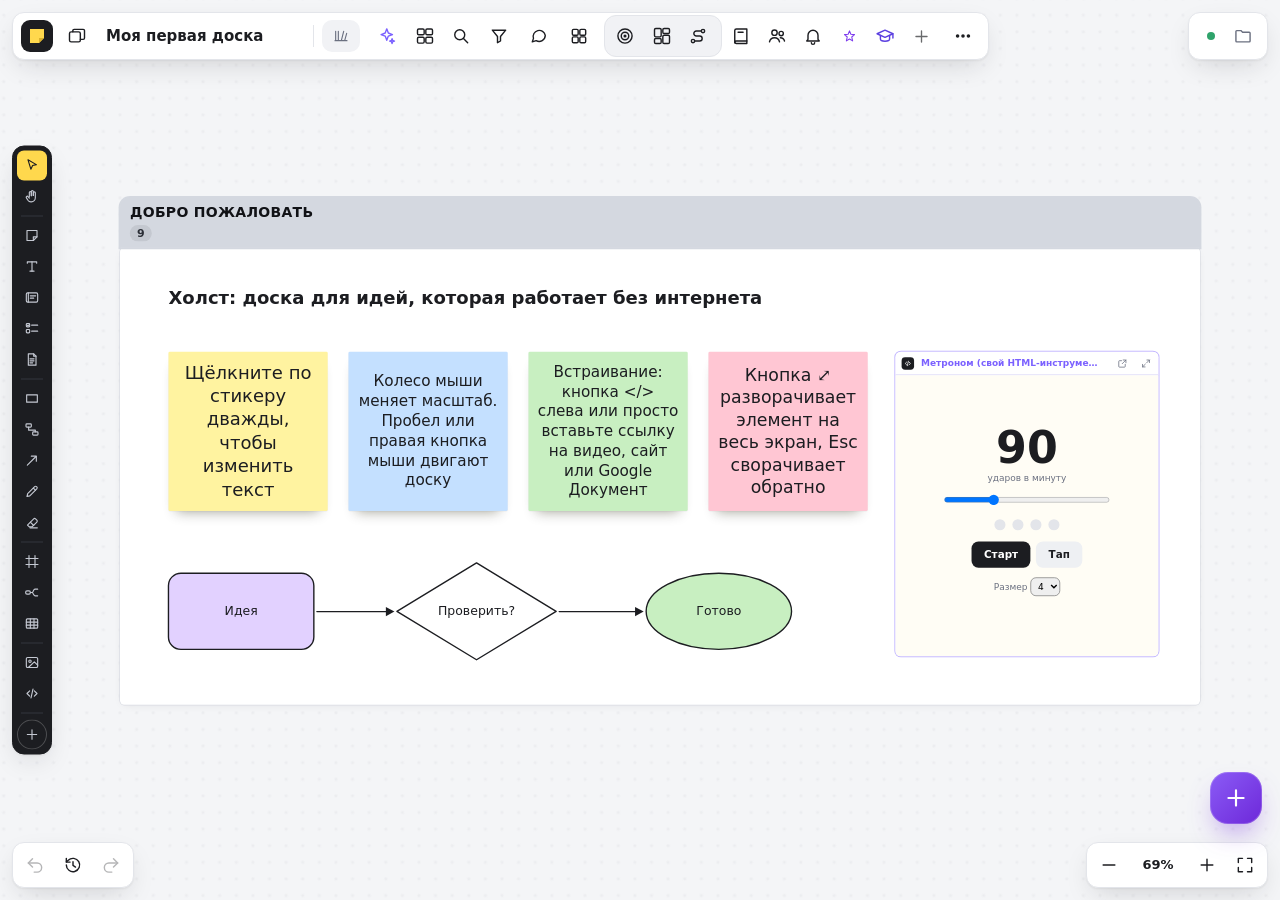
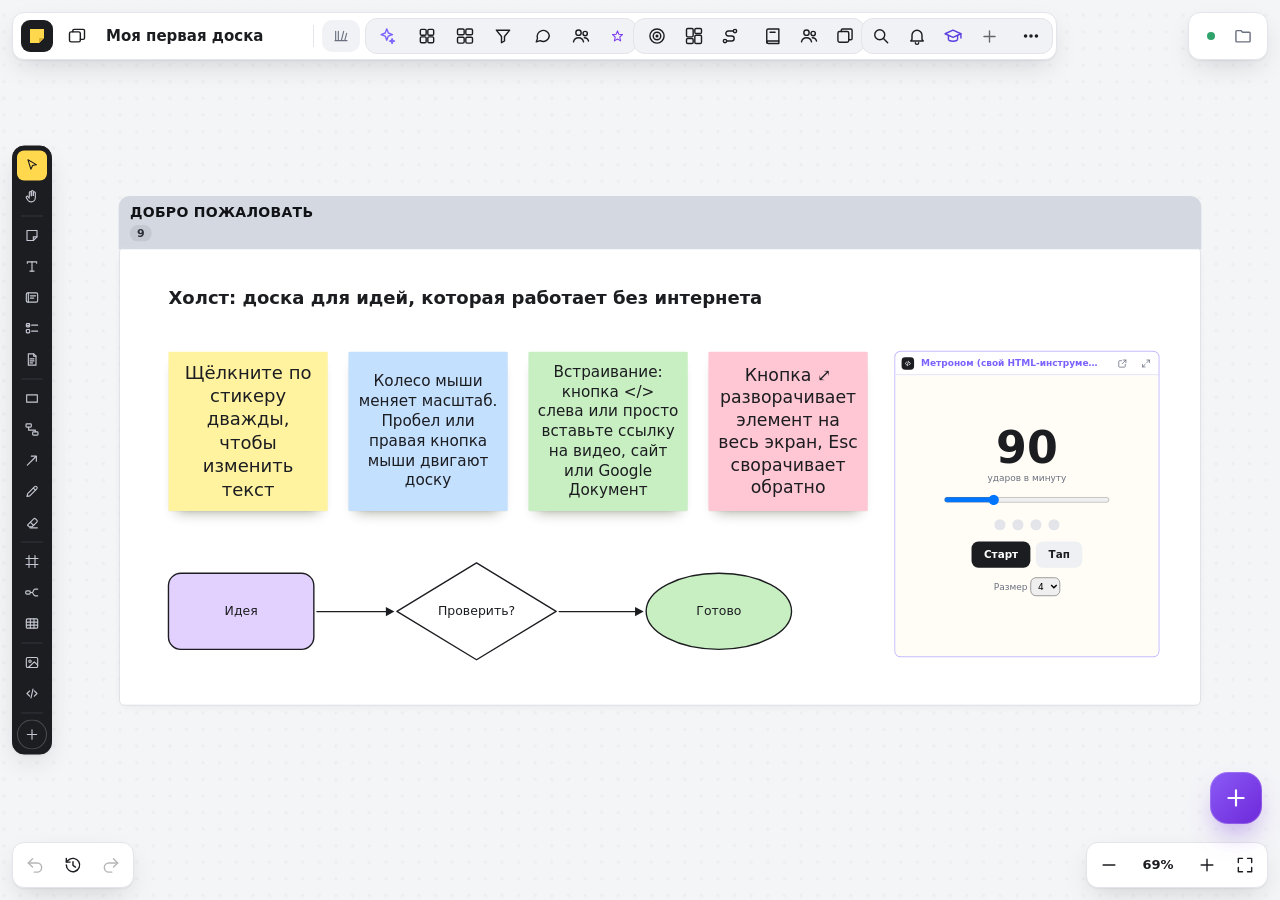
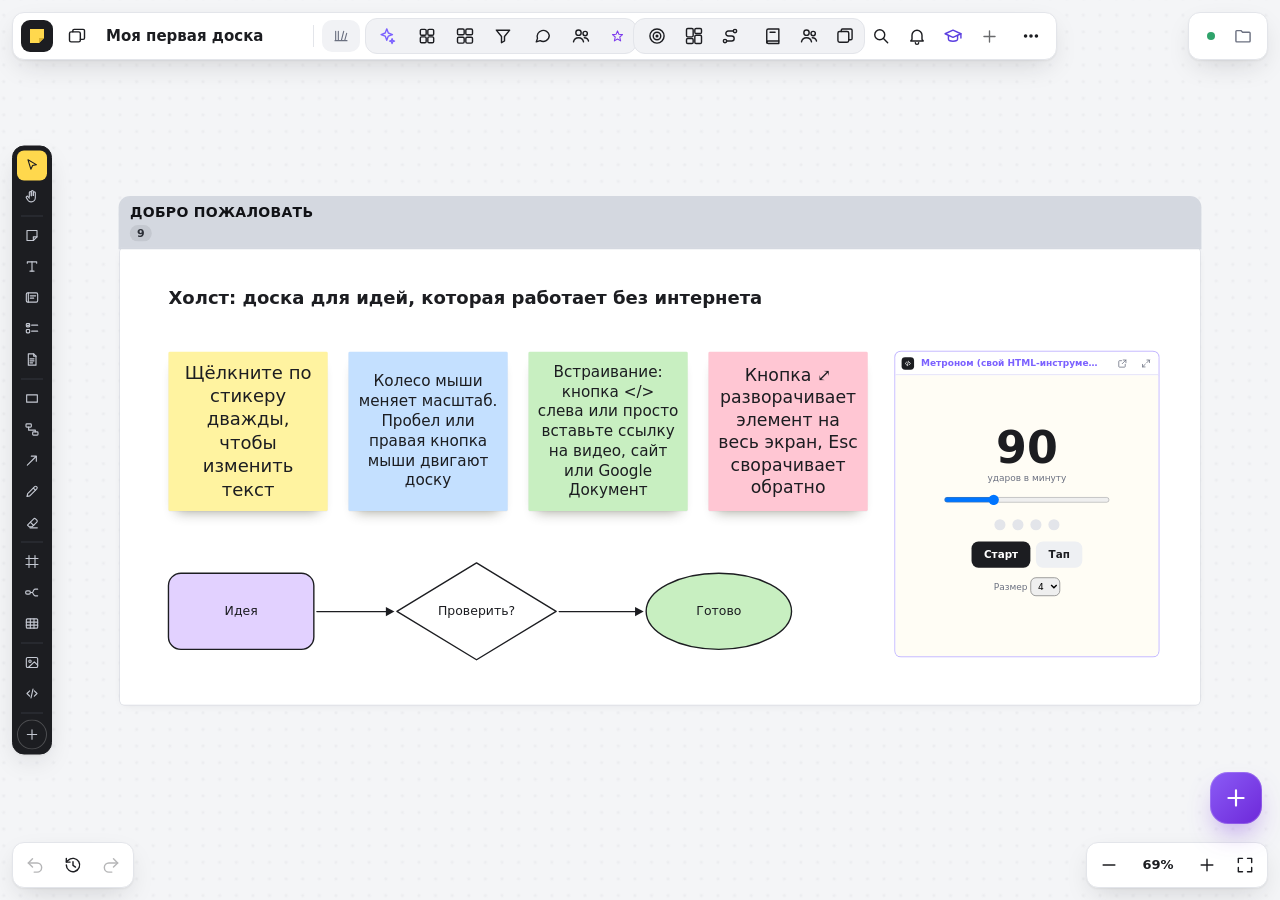
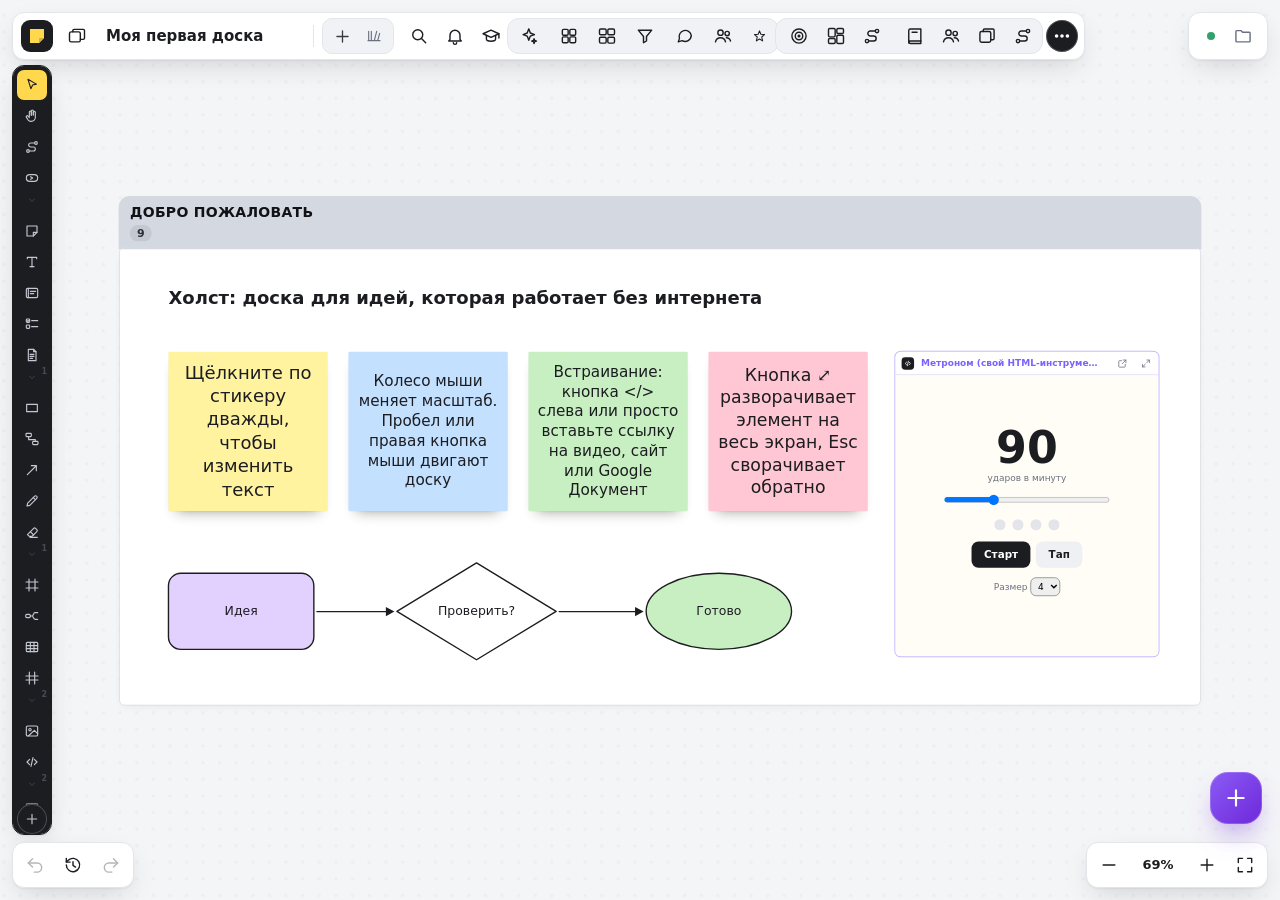
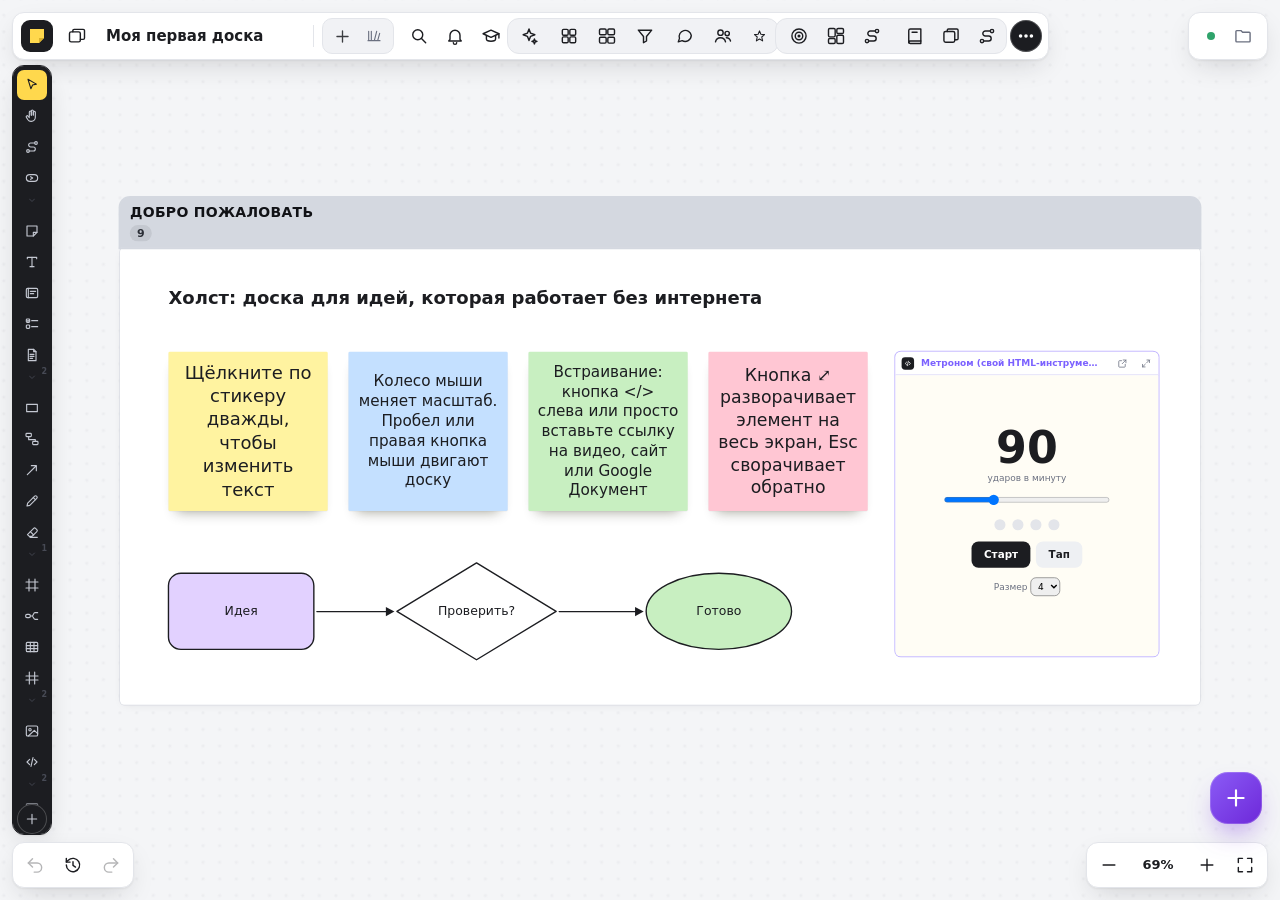
